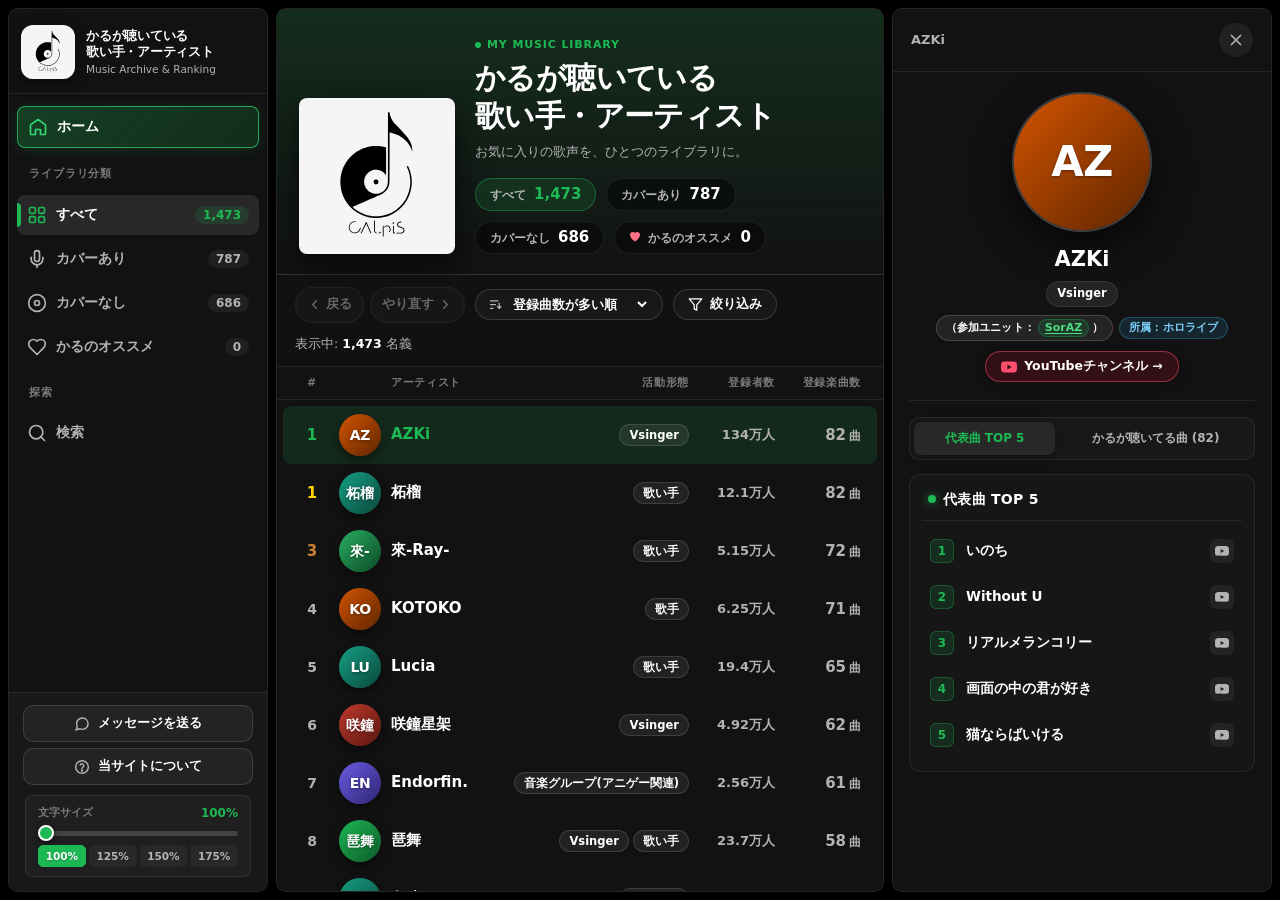
==== calpis-music-archive.html @ 5408c443 "Add files via upload" ====
<!DOCTYPE html>
<html lang="ja">
<head>
  <meta charset="UTF-8">
  <meta name="viewport" content="width=device-width, initial-scale=1.0, viewport-fit=cover">
  <title>かるが聴いている歌い手・アーティスト</title>
  <meta name="description" content="かるが聴いている歌い手・アーティストの登録楽曲ランキング・アーカイブサイト（カバーあり・カバーなし・代表曲TOP5対応）">
  <meta name="theme-color" content="#000000">
  <link rel="preconnect" href="https://yt3.googleusercontent.com">
  <link rel="preconnect" href="https://yt3.googleusercontent.com" crossorigin>
  <link rel="dns-prefetch" href="https://yt3.googleusercontent.com">
  <link rel="preconnect" href="https://yt3.ggpht.com">
  <link rel="preconnect" href="https://yt3.ggpht.com" crossorigin>
  <link rel="dns-prefetch" href="https://yt3.ggpht.com">
  <link rel="preconnect" href="https://lh3.googleusercontent.com">
  <link rel="preconnect" href="https://lh3.googleusercontent.com" crossorigin>
  <link rel="dns-prefetch" href="https://lh3.googleusercontent.com">
  <link rel="manifest" href="./manifest.json">
  <meta name="mobile-web-app-capable" content="yes">
  <meta name="apple-mobile-web-app-capable" content="yes">
  <meta name="apple-mobile-web-app-status-bar-style" content="black-translucent">
  <meta name="apple-mobile-web-app-title" content="かる音楽アーカイブ">
  <link rel="icon" type="image/png" sizes="256x256" href="./assets/favicon.png">
  <link rel="icon" type="image/png" sizes="512x512" href="./assets/icon-512.png">
  <link rel="apple-touch-icon" sizes="180x180" href="./assets/apple-touch-icon.png">
  <link rel="canonical" href="https://calpis-music-archive.vercel.app/">
  <meta property="og:type" content="website">
  <meta property="og:url" content="https://calpis-music-archive.vercel.app/">
  <meta property="og:site_name" content="かるが聴いている歌い手・アーティスト">
  <meta property="og:title" content="かるが聴いている歌い手・アーティスト">
  <meta property="og:description" content="かるが聴いている女性ボーカル・歌い手・アーティストの登録楽曲ランキング・アーカイブ">
  <meta property="og:image" content="https://calpis-music-archive.vercel.app/assets/ogp.png">
  <meta property="og:image:width" content="1200">
  <meta property="og:image:height" content="630">
  <meta name="twitter:card" content="summary_large_image">
  <meta name="twitter:url" content="https://calpis-music-archive.vercel.app/">
  <meta name="twitter:title" content="かるが聴いている歌い手・アーティスト">
  <meta name="twitter:description" content="かるが聴いている女性ボーカル・歌い手・アーティストの登録楽曲ランキング・アーカイブ">
  <meta name="twitter:image" content="https://calpis-music-archive.vercel.app/assets/ogp.png">
  <style>
:root {
  --bg-base: #000000;
  --bg-surface: #121212;
  --bg-elevated: #181818;
  --bg-highlight: #1f1f1f;
  --bg-press: #282828;
  --bg-glass: rgba(18, 18, 18, 0.88);
  --accent: #1DB954;
  --accent-hover: #1ed760;
  --accent-soft: rgba(29, 185, 84, 0.14);
  --accent-border: rgba(29, 185, 84, 0.42);
  --text-primary: #FFFFFF;
  --text-secondary: #B3B3B3;
  --text-muted: #7A7A7A;
  --border-subtle: rgba(255, 255, 255, 0.08);
  --border-med: rgba(255, 255, 255, 0.14);
  --shadow-lg: 0 16px 40px rgba(0, 0, 0, 0.65);
  --shadow-sm: 0 4px 14px rgba(0, 0, 0, 0.4);
  --radius-panel: 10px;
  --radius-md: 8px;
  --radius-pill: 9999px;
  --font-sans: "Inter", "Hiragino Sans", "Hiragino Kaku Gothic ProN", "Noto Sans JP", "Yu Gothic UI", "Meiryo", system-ui, -apple-system, sans-serif;
  --pc-font-scale: 1;
  --fs: var(--pc-font-scale, 1);
  --sidebar-w: 260px;
  --detail-w: 380px;
}

* {
  box-sizing: border-box;
  margin: 0;
  padding: 0;
  -webkit-tap-highlight-color: transparent;
}

html, body {
  height: 100%;
  width: 100%;
  background-color: var(--bg-base);
  color: var(--text-primary);
  font-family: var(--font-sans);
  font-size: calc(14px * var(--fs));
  line-height: 1.5;
  overflow: hidden;
  -webkit-font-smoothing: antialiased;
}

button, input, select {
  font-family: inherit;
  font-size: inherit;
  color: inherit;
  background: none;
  border: none;
  outline: none;
}

button {
  cursor: pointer;
}

/* Custom Scrollbar */
::-webkit-scrollbar {
  width: 8px;
  height: 8px;
}
::-webkit-scrollbar-track {
  background: transparent;
}
::-webkit-scrollbar-thumb {
  background: rgba(255, 255, 255, 0.2);
  border-radius: 4px;
}
::-webkit-scrollbar-thumb:hover {
  background: rgba(255, 255, 255, 0.35);
}

/* App Shell: 3-Column Desktop Layout */
.app-shell {
  display: grid;
  grid-template-columns: var(--sidebar-w) minmax(0, 1fr) var(--detail-w);
  gap: 8px;
  padding: 8px;
  height: 100vh;
  width: 100vw;
  transition: grid-template-columns 0.22s cubic-bezier(0.22, 1, 0.36, 1);
  column-gap: 8px;
}

.app-shell.detail-closed {
  grid-template-columns: var(--sidebar-w) minmax(0, 1fr) 0px;
  gap: 8px 0px;
}
.app-shell.detail-closed .center-panel {
  margin-left: 8px;
}
.app-shell.detail-closed .right-panel {
  opacity: 0;
  pointer-events: none;
  overflow: hidden;
  border: none;
  margin-left: -8px;
}

/* Left Sidebar */
.left-sidebar {
  background: var(--bg-surface);
  border-radius: var(--radius-panel);
  display: flex;
  flex-direction: column;
  overflow: hidden;
  border: 1px solid var(--border-subtle);
  user-select: none;
}

.brand-box {
  padding: 20px 18px 14px;
  border-bottom: 1px solid var(--border-subtle);
}

.brand-logo-row {
  display: flex;
  align-items: center;
  gap: 10px;
}

.brand-disc-icon {
  width: 32px;
  height: 32px;
  border-radius: 8px;
  background: #f5f5f7;
  padding: 3px;
  display: flex;
  align-items: center;
  justify-content: center;
  flex-shrink: 0;
  box-shadow: 0 2px 10px rgba(0, 0, 0, 0.45);
  border: 1px solid rgba(255, 255, 255, 0.2);
}

.brand-logo-img {
  width: 100%;
  height: 100%;
  object-fit: contain;
  display: block;
}

.brand-title {
  font-size: calc(13px * var(--fs));
  font-weight: 800;
  letter-spacing: 0.01em;
  color: var(--text-primary);
  line-height: 1.35;
}

.brand-sub {
  font-size: calc(11px * var(--fs));
  color: var(--text-secondary);
  margin-top: 4px;
}

.nav-section {
  padding: 14px 10px;
  display: flex;
  flex-direction: column;
  gap: 4px;
}

.nav-section-label {
  padding: 4px 12px 8px;
  font-size: calc(11px * var(--fs));
  font-weight: 700;
  text-transform: uppercase;
  letter-spacing: 0.08em;
  color: var(--text-muted);
}

.nav-btn {
  display: flex;
  align-items: center;
  justify-content: space-between;
  width: 100%;
  padding: 11px 12px;
  border-radius: var(--radius-md);
  color: var(--text-secondary);
  font-weight: 700;
  font-size: calc(14px * var(--fs));
  transition: background-color 0.15s ease, color 0.15s ease;
  text-align: left;
}

.nav-btn-left {
  display: flex;
  align-items: center;
  gap: 12px;
  min-width: 0;
}

.nav-btn svg {
  width: 20px;
  height: 20px;
  flex-shrink: 0;
  color: inherit;
  transition: color 0.15s ease;
}

.nav-btn:hover {
  background-color: var(--bg-highlight);
  color: var(--text-primary);
}

.nav-btn.active {
  background-color: var(--bg-press);
  color: var(--text-primary);
  position: relative;
}

.nav-btn.active::before {
  content: "";
  position: absolute;
  left: 0;
  top: 8px;
  bottom: 8px;
  width: 3.5px;
  background-color: var(--accent);
  border-radius: 0 4px 4px 0;
}

.nav-btn.active svg {
  color: var(--accent);
}

.nav-count-badge {
  font-size: calc(12px * var(--fs));
  font-weight: 700;
  font-variant-numeric: tabular-nums;
  padding: 2px 8px;
  border-radius: var(--radius-pill);
  background: rgba(255, 255, 255, 0.06);
  color: var(--text-secondary);
}

.nav-btn.active .nav-count-badge {
  background: var(--accent-soft);
  color: var(--accent);
}

.sidebar-footer {
  margin-top: auto;
  padding: 16px 16px;
  border-top: 1px solid var(--border-subtle);
  display: flex;
  flex-direction: column;
  gap: 10px;
}

.sidebar-stat-box {
  background: rgba(255, 255, 255, 0.03);
  border: 1px solid var(--border-subtle);
  border-radius: var(--radius-md);
  padding: 12px;
}

.sidebar-stat-title {
  font-size: calc(11px * var(--fs));
  color: var(--text-muted);
  font-weight: 600;
  margin-bottom: 6px;
}

.sidebar-stat-row {
  display: flex;
  justify-content: space-between;
  font-size: calc(12px * var(--fs));
  color: var(--text-secondary);
  padding: 2px 0;
  font-variant-numeric: tabular-nums;
}

.sidebar-stat-row strong {
  color: var(--text-primary);
}



/* Center Main Panel */
.center-panel {
  background: var(--bg-surface);
  border-radius: var(--radius-panel);
  border: 1px solid var(--border-subtle);
  display: flex;
  flex-direction: column;
  overflow: hidden;
  position: relative;
}

.center-scroll {
  flex: 1;
  overflow-y: auto;
  overflow-x: hidden;
  scroll-behavior: auto;
}

.center-scroll.scroll-locked {
  overflow-y: hidden !important;
  touch-action: none;
}

/* Playlist Hero Header */
.hero-header {
  display: flex;
  align-items: flex-end;
  gap: 24px;
  padding: 28px 28px 24px;
  background: linear-gradient(180deg, rgba(29, 185, 84, 0.16) 0%, rgba(18, 18, 18, 0.92) 100%);
  border-bottom: 1px solid var(--border-subtle);
}

.hero-cover-wrap {
  width: 156px;
  height: 156px;
  aspect-ratio: 1 / 1;
  border-radius: var(--radius-md);
  overflow: hidden;
  flex-shrink: 0;
  box-shadow: 0 12px 32px rgba(0, 0, 0, 0.65);
  border: 1px solid rgba(255, 255, 255, 0.18);
  background: #f5f5f7;
  padding: 10px;
  display: flex;
  align-items: center;
  justify-content: center;
}

.hero-cover-img {
  width: 100%;
  height: 100%;
  object-fit: contain;
  display: block;
}

.hero-info {
  flex: 1;
  min-width: 0;
}

.hero-badge {
  display: inline-flex;
  align-items: center;
  gap: 6px;
  font-size: calc(11px * var(--fs));
  font-weight: 800;
  letter-spacing: 0.08em;
  text-transform: uppercase;
  color: var(--accent);
  margin-bottom: 6px;
}

.hero-badge-dot {
  width: 6px;
  height: 6px;
  border-radius: 50%;
  background: var(--accent);
}

.hero-title {
  font-size: clamp(calc(20px * var(--fs)), 2.4vw, calc(30px * var(--fs)));
  font-weight: 800;
  letter-spacing: -0.02em;
  line-height: 1.25;
  color: var(--text-primary);
  margin-bottom: 8px;
}

.hero-desc {
  font-size: calc(13px * var(--fs));
  color: var(--text-secondary);
  margin-bottom: 16px;
}

.hero-brand-sub {
  display: none;
}

.hero-stats {
  display: flex;
  flex-wrap: wrap;
  gap: 12px;
}

.stat-pill {
  display: flex;
  align-items: baseline;
  gap: 8px;
  background: rgba(0, 0, 0, 0.42);
  border: 1px solid var(--border-subtle);
  padding: 6px 14px;
  border-radius: var(--radius-pill);
}

.stat-pill.active-cat {
  border-color: var(--accent-border);
  background: rgba(29, 185, 84, 0.1);
}

.stat-label {
  font-size: calc(12px * var(--fs));
  color: var(--text-secondary);
  font-weight: 600;
}

.stat-val {
  font-size: calc(15px * var(--fs));
  font-weight: 800;
  color: var(--text-primary);
  font-variant-numeric: tabular-nums;
}

.stat-pill.active-cat .stat-val {
  color: var(--accent);
}

/* Mobile-specific 3 Stat Cards & Collection Header (Hidden on Desktop) */
.mobile-stats-grid,
.mobile-collection-header {
  display: none;
}

/* Sticky Action & Filter Bar */
.sticky-controls {
  position: sticky;
  top: 0;
  z-index: 15;
  background: var(--bg-glass);
  backdrop-filter: blur(14px);
  -webkit-backdrop-filter: blur(14px);
  border-bottom: 1px solid var(--border-subtle);
  padding: 12px 24px;
}

.controls-top-row {
  display: flex;
  align-items: center;
  justify-content: space-between;
  gap: 12px;
  flex-wrap: wrap;
}

.controls-left {
  display: flex;
  align-items: center;
  gap: 10px;
  flex-wrap: wrap;
}

.controls-right {
  display: flex;
  align-items: center;
  gap: 10px;
}

/* Sort Select Wrapper */
.sort-wrap {
  display: inline-flex;
  align-items: center;
  gap: 6px;
  background: var(--bg-elevated);
  border: 1px solid var(--border-med);
  border-radius: var(--radius-pill);
  padding: 6px 12px;
  transition: border-color 0.15s ease;
}

.sort-wrap:hover, .sort-wrap:focus-within {
  border-color: rgba(255, 255, 255, 0.32);
}

.sort-wrap svg {
  width: 15px;
  height: 15px;
  color: var(--text-secondary);
  flex-shrink: 0;
}

.sort-select {
  background: transparent;
  color: var(--text-primary);
  font-size: calc(12.5px * var(--fs));
  font-weight: 700;
  cursor: pointer;
  padding-right: 4px;
}

.sort-select option {
  background: var(--bg-elevated);
  color: var(--text-primary);
}

/* Filter Toggle Button */
.filter-toggle-btn {
  display: inline-flex;
  align-items: center;
  gap: 7px;
  background: var(--bg-elevated);
  border: 1px solid var(--border-med);
  border-radius: var(--radius-pill);
  padding: 6px 14px;
  font-size: calc(12.5px * var(--fs));
  font-weight: 700;
  color: var(--text-primary);
  transition: all 0.15s ease;
}

.filter-toggle-btn:hover {
  background: var(--bg-press);
  border-color: rgba(255, 255, 255, 0.3);
}

.filter-toggle-btn.has-filters, .filter-toggle-btn.open {
  background: var(--accent-soft);
  border-color: var(--accent);
  color: var(--accent);
}

.filter-toggle-btn svg {
  width: 15px;
  height: 15px;
}

/* Active Filter Chips (PC & Mobile) */
.active-chips-wrap {
  display: flex;
  align-items: center;
  gap: 6px;
  flex-wrap: wrap;
}

.filter-chip {
  display: inline-flex;
  align-items: center;
  gap: 5px;
  background: rgba(29, 185, 84, 0.15);
  border: 1px solid var(--accent-border);
  color: #eafff0;
  font-size: calc(12px * var(--fs));
  font-weight: 700;
  padding: 4px 10px;
  border-radius: var(--radius-pill);
}

.chip-remove-btn {
  display: inline-flex;
  align-items: center;
  justify-content: center;
  width: 16px;
  height: 16px;
  border-radius: 50%;
  background: rgba(0, 0, 0, 0.25);
  color: var(--text-primary);
  font-size: calc(12px * var(--fs));
  line-height: 1;
  transition: background 0.15s ease;
}

.chip-remove-btn:hover {
  background: rgba(0, 0, 0, 0.55);
  color: var(--accent);
}

.clear-all-chips-btn {
  font-size: calc(12px * var(--fs));
  color: var(--text-secondary);
  text-decoration: underline;
  padding: 2px 6px;
  font-weight: 600;
}

.clear-all-chips-btn:hover {
  color: var(--text-primary);
}

.result-summary-text {
  font-size: calc(12.5px * var(--fs));
  color: var(--text-secondary);
  font-variant-numeric: tabular-nums;
  white-space: nowrap;
}

.result-summary-text strong {
  color: var(--text-primary);
  font-weight: 800;
}



/* Desktop Collapsible Filter Drawer */
.pc-filter-drawer {
  margin-top: 12px;
  padding-top: 14px;
  border-top: 1px solid var(--border-subtle);
  display: none;
}

.pc-filter-drawer.open {
  display: block;
}

.filter-grid {
  display: grid;
  grid-template-columns: repeat(auto-fit, minmax(220px, 1fr));
  gap: 16px;
}

.filter-group-title {
  font-size: calc(11.5px * var(--fs));
  font-weight: 700;
  color: var(--text-secondary);
  margin-bottom: 8px;
  display: flex;
  align-items: center;
  justify-content: space-between;
}

.count-range-inputs {
  display: flex;
  align-items: center;
  gap: 8px;
  margin-bottom: 8px;
}

.num-input {
  width: 84px;
  background: var(--bg-base);
  border: 1px solid var(--border-med);
  border-radius: 6px;
  padding: 6px 10px;
  font-size: calc(13px * var(--fs));
  font-variant-numeric: tabular-nums;
  color: var(--text-primary);
}

.num-input:focus {
  border-color: var(--accent);
}

.preset-pills, .index-pills {
  display: flex;
  flex-wrap: wrap;
  gap: 5px;
}

.pill-btn {
  padding: 4px 10px;
  border-radius: 6px;
  background: var(--bg-elevated);
  border: 1px solid var(--border-subtle);
  color: var(--text-secondary);
  font-size: calc(12px * var(--fs));
  font-weight: 700;
  transition: all 0.12s ease;
  min-width: 32px;
  text-align: center;
}

.pill-btn:hover {
  background: var(--bg-press);
  color: var(--text-primary);
}

.pill-btn.active {
  background: var(--accent);
  border-color: var(--accent);
  color: #000000;
}

.sub-kana-row {
  margin-top: 8px;
  padding: 8px;
  background: rgba(0, 0, 0, 0.35);
  border-radius: 6px;
  border: 1px solid var(--border-subtle);
  display: flex;
  align-items: center;
  gap: 6px;
  flex-wrap: wrap;
}

.sub-kana-label {
  font-size: calc(11px * var(--fs));
  color: var(--text-muted);
  margin-right: 4px;
}

/* Search Screen Header & Input */
.search-view-header {
  padding: 24px 24px 16px;
  background: linear-gradient(180deg, rgba(255, 255, 255, 0.04) 0%, transparent 100%);
  border-bottom: 1px solid var(--border-subtle);
}

.search-view-title {
  font-size: calc(22px * var(--fs));
  font-weight: 800;
  margin-bottom: 14px;
  letter-spacing: -0.01em;
}

.search-box-wrap {
  position: relative;
  display: flex;
  align-items: center;
  max-width: 640px;
}

.search-box-wrap svg.search-icon {
  position: absolute;
  left: 16px;
  width: 20px;
  height: 20px;
  color: var(--text-secondary);
  pointer-events: none;
}

.search-main-input {
  width: 100%;
  background: #242424;
  border: 1.5px solid transparent;
  border-radius: var(--radius-pill);
  padding: 12px 44px 12px 48px;
  font-size: calc(14.5px * var(--fs));
  font-weight: 600;
  color: var(--text-primary);
  transition: all 0.15s ease;
}

.search-main-input::placeholder {
  color: var(--text-muted);
  font-weight: 500;
}

.search-main-input:hover {
  background: #2a2a2a;
}

.search-main-input:focus {
  background: #242424;
  border-color: var(--accent);
  box-shadow: 0 0 0 3px rgba(29, 185, 84, 0.15);
}

.search-clear-btn {
  position: absolute;
  right: 12px;
  width: 26px;
  height: 26px;
  border-radius: 50%;
  background: rgba(255, 255, 255, 0.12);
  color: var(--text-primary);
  display: flex;
  align-items: center;
  justify-content: center;
}

.search-clear-btn:hover {
  background: rgba(255, 255, 255, 0.24);
}

/* Search Candidate Suggestions Bar */
.search-candidates-bar {
  margin-top: 12px;
  max-width: 640px;
  background: rgba(255, 255, 255, 0.03);
  border: 1px solid var(--border-subtle);
  border-radius: 10px;
  padding: 8px 12px;
  display: flex;
  align-items: center;
  gap: 8px;
  flex-wrap: wrap;
}

.search-cand-label {
  font-size: calc(11px * var(--fs));
  font-weight: 700;
  color: var(--text-muted);
  margin-right: 2px;
  white-space: nowrap;
}

.search-cand-chip {
  display: inline-flex;
  align-items: center;
  gap: 6px;
  padding: 4px 10px 4px 6px;
  border-radius: var(--radius-pill);
  background: var(--bg-elevated);
  border: 1px solid var(--border-med);
  color: var(--text-primary);
  font-size: calc(12px * var(--fs));
  font-weight: 700;
  transition: all 0.14s ease;
}

.search-cand-chip:hover {
  background: var(--bg-press);
  border-color: var(--accent);
}

.search-cand-chip.exact-hit {
  background: var(--accent-soft);
  border-color: var(--accent);
}

.search-cand-dot {
  width: 18px;
  height: 18px;
  border-radius: 50%;
  background: var(--bg-press);
  display: inline-flex;
  align-items: center;
  justify-content: center;
  font-size: calc(9px * var(--fs));
  font-weight: 800;
  color: #fff;
  overflow: hidden;
  flex-shrink: 0;
}

.search-cand-dot img {
  width: 100%;
  height: 100%;
  object-fit: cover;
  display: block;
}

.search-cand-count {
  font-size: calc(11px * var(--fs));
  font-weight: 600;
  color: var(--text-secondary);
}

.search-scope-tabs {
  display: flex;
  gap: 8px;
  margin-top: 14px;
  flex-wrap: wrap;
}

.scope-tab {
  padding: 6px 14px;
  border-radius: var(--radius-pill);
  background: var(--bg-elevated);
  border: 1px solid var(--border-subtle);
  font-size: calc(12.5px * var(--fs));
  font-weight: 700;
  color: var(--text-secondary);
  transition: all 0.15s ease;
}

.scope-tab:hover {
  color: var(--text-primary);
  background: var(--bg-press);
}

.scope-tab.active {
  background: var(--text-primary);
  color: #000000;
  border-color: var(--text-primary);
}

/* Ranking List Table Header */
.list-col-header {
  display: grid;
  grid-template-columns: calc(38px + (var(--fs) - 1) * 14px) 44px minmax(150px, 1fr) calc(94px + (var(--fs) - 1) * 62px) calc(112px + (var(--fs) - 1) * 44px) calc(74px + (var(--fs) - 1) * 34px);
  align-items: center;
  gap: 12px;
  padding: 8px 24px;
  border-bottom: 1px solid var(--border-subtle);
  font-size: calc(11px * var(--fs));
  font-weight: 700;
  color: var(--text-muted);
  letter-spacing: 0.06em;
  text-transform: uppercase;
  user-select: none;
}

/* Artist Ranking List Container */
.artist-list {
  padding: 6px 12px 32px;
}

/* Each Artist Row: Strictly 4 elements (Rank, Circular Avatar, Name, Song Count) */
.artist-row {
  display: grid;
  grid-template-columns: calc(38px + (var(--fs) - 1) * 14px) 44px minmax(150px, 1fr) calc(94px + (var(--fs) - 1) * 62px) calc(112px + (var(--fs) - 1) * 44px) calc(74px + (var(--fs) - 1) * 34px);
  align-items: center;
  gap: 12px;
  padding: 8px 12px;
  border-radius: var(--radius-md);
  cursor: pointer;
  transition: background-color 0.12s ease;
  user-select: none;
}

.artist-row:hover {
  background-color: rgba(255, 255, 255, 0.07);
}

.artist-row.selected {
  background-color: rgba(29, 185, 84, 0.14);
}

.row-rank {
  font-size: calc(14px * var(--fs));
  font-weight: 700;
  color: var(--text-secondary);
  font-variant-numeric: tabular-nums;
  text-align: center;
}

.artist-row.selected .row-rank {
  color: var(--accent);
}

.row-rank.top-1 {
  color: #FFD700;
  font-size: calc(15px * var(--fs));
  font-weight: 800;
}
.row-rank.top-2 {
  color: #E0E0E0;
  font-size: calc(15px * var(--fs));
  font-weight: 800;
}
.row-rank.top-3 {
  color: #CD7F32;
  font-size: calc(15px * var(--fs));
  font-weight: 800;
}

.row-avatar-wrap {
  width: 42px;
  height: 42px;
  aspect-ratio: 1 / 1;
  border-radius: 50%;
  overflow: hidden;
  position: relative;
  flex-shrink: 0;
  box-shadow: 0 4px 10px rgba(0, 0, 0, 0.45);
  background: var(--bg-press);
  display: flex;
  align-items: center;
  justify-content: center;
}

.row-avatar-img {
  width: 100%;
  height: 100%;
  object-fit: cover;
  display: block;
}

.avatar-fallback {
  width: 100%;
  height: 100%;
  display: flex;
  align-items: center;
  justify-content: center;
  font-weight: 800;
  color: #ffffff;
  font-size: calc(14px * var(--fs));
  letter-spacing: -0.02em;
  text-shadow: 0 1px 3px rgba(0, 0, 0, 0.4);
}

.row-name-wrap {
  min-width: 0;
  display: flex;
  flex-direction: column;
  justify-content: center;
}

.row-name {
  font-size: calc(15px * var(--fs));
  font-weight: 700;
  color: var(--text-primary);
  white-space: normal;
  word-break: break-word;
  line-height: 1.32;
}

.artist-row.selected .row-name {
  color: var(--accent);
}

.row-match-sub {
  font-size: calc(12px * var(--fs));
  color: var(--accent);
  white-space: nowrap;
  overflow: hidden;
  text-overflow: ellipsis;
  margin-top: 2px;
}

.row-count {
  text-align: right;
  font-size: calc(15px * var(--fs));
  font-weight: 800;
  font-variant-numeric: tabular-nums;
  color: var(--text-primary);
  padding-right: 4px;
}

.row-count span {
  font-size: calc(11.5px * var(--fs));
  font-weight: 600;
  color: var(--text-secondary);
  margin-left: 3px;
}

/* Right Artist Detail Panel */
.right-panel {
  background: var(--bg-surface);
  border-radius: var(--radius-panel);
  border: 1px solid var(--border-subtle);
  display: flex;
  flex-direction: column;
  overflow: hidden;
  position: relative;
  transition: opacity 0.2s ease;
}

.detail-top-bar {
  display: flex;
  align-items: center;
  justify-content: space-between;
  padding: 14px 18px;
  border-bottom: 1px solid var(--border-subtle);
  background: rgba(18, 18, 18, 0.95);
  z-index: 5;
}

.detail-bar-title {
  font-size: calc(13px * var(--fs));
  font-weight: 800;
  color: var(--text-secondary);
  white-space: nowrap;
  overflow: hidden;
  text-overflow: ellipsis;
}

.detail-close-btn {
  width: 34px;
  height: 34px;
  border-radius: 50%;
  display: flex;
  align-items: center;
  justify-content: center;
  color: var(--text-secondary);
  background: rgba(255, 255, 255, 0.06);
  transition: all 0.15s ease;
  flex-shrink: 0;
}

.detail-close-btn:hover {
  background: rgba(255, 255, 255, 0.15);
  color: var(--text-primary);
}

.detail-scroll {
  flex: 1;
  overflow-y: auto;
  overscroll-behavior: contain;
  padding: 22px 20px 32px;
}

.detail-hero {
  display: flex;
  flex-direction: column;
  align-items: center;
  text-align: center;
  padding-bottom: 18px;
  border-bottom: 1px solid var(--border-subtle);
}

.detail-avatar-wrap {
  width: 140px;
  height: 140px;
  aspect-ratio: 1 / 1;
  border-radius: 50%;
  overflow: hidden;
  box-shadow: 0 14px 36px rgba(0, 0, 0, 0.65);
  border: 2px solid rgba(255, 255, 255, 0.1);
  margin-bottom: 14px;
  background: var(--bg-press);
  display: flex;
  align-items: center;
  justify-content: center;
  position: relative;
}

.detail-avatar-wrap .avatar-fallback {
  font-size: calc(42px * var(--fs));
}

.detail-artist-name {
  font-size: calc(21px * var(--fs));
  font-weight: 800;
  color: var(--text-primary);
  line-height: 1.3;
  margin-bottom: 8px;
  word-break: break-word;
}

.detail-meta-row {
  display: flex;
  align-items: center;
  justify-content: center;
  gap: 8px;
  flex-wrap: wrap;
}

.detail-cat-badge {
  font-size: calc(11.5px * var(--fs));
  font-weight: 700;
  padding: 3px 11px;
  border-radius: var(--radius-pill);
  background: rgba(255, 255, 255, 0.08);
  color: var(--text-secondary);
}

.detail-cat-badge.cat-1 {
  background: var(--accent-soft);
  color: var(--accent);
  border: 1px solid var(--accent-border);
}

.detail-song-total {
  font-size: calc(13.5px * var(--fs));
  font-weight: 800;
  color: var(--text-primary);
  font-variant-numeric: tabular-nums;
}

/* Detail View Mode Switcher & Representative TOP 5 Styles */
.detail-mode-tabs {
  display: grid;
  grid-template-columns: 1fr 1fr;
  gap: 6px;
  background: #181818;
  padding: 4px;
  border-radius: 10px;
  border: 1px solid var(--border-subtle);
  margin: 16px 0 14px;
}

.detail-mode-tab {
  padding: 8px 10px;
  border-radius: 7px;
  font-size: calc(12px * var(--fs));
  font-weight: 800;
  color: var(--text-secondary);
  text-align: center;
  transition: all 0.15s ease;
}

.detail-mode-tab:hover {
  color: var(--text-primary);
}

.detail-mode-tab.active {
  background: var(--bg-press);
  color: var(--accent);
  box-shadow: 0 2px 8px rgba(0, 0, 0, 0.35);
}

.top5-section-box {
  background: rgba(255, 255, 255, 0.02);
  border: 1px solid var(--border-subtle);
  border-radius: 12px;
  padding: 14px 12px;
  margin-bottom: 16px;
}

.top5-header-row {
  display: flex;
  align-items: center;
  justify-content: space-between;
  padding: 0 6px 10px;
  border-bottom: 1px solid var(--border-subtle);
  margin-bottom: 8px;
}

.top5-title-wrap {
  display: flex;
  align-items: center;
  gap: 7px;
}

.top5-badge-dot {
  width: 8px;
  height: 8px;
  border-radius: 50%;
  background: var(--accent);
  box-shadow: 0 0 8px rgba(29, 185, 84, 0.6);
}

.top5-heading {
  font-size: calc(14px * var(--fs));
  font-weight: 800;
  color: var(--text-primary);
  letter-spacing: 0.02em;
}

.top5-sub-note {
  font-size: calc(11px * var(--fs));
  font-weight: 600;
  color: var(--text-muted);
}

.top5-song-item {
  display: flex;
  align-items: center;
  gap: 12px;
  padding: 10px 8px;
  border-radius: 8px;
  transition: background-color 0.12s ease;
}

.top5-song-item:hover {
  background-color: rgba(255, 255, 255, 0.05);
}

.top5-rank-num {
  width: 24px;
  height: 24px;
  border-radius: 6px;
  background: rgba(29, 185, 84, 0.14);
  border: 1px solid rgba(29, 185, 84, 0.32);
  color: var(--accent);
  font-size: calc(12px * var(--fs));
  font-weight: 800;
  display: flex;
  align-items: center;
  justify-content: center;
  flex-shrink: 0;
  font-variant-numeric: tabular-nums;
}

.Switch-archive-btn {
  display: flex;
  align-items: center;
  justify-content: center;
  gap: 9px;
  width: 100%;
  padding: 13px 16px;
  border-radius: var(--radius-pill);
  background: var(--accent);
  color: #000000;
  font-size: calc(13.5px * var(--fs));
  font-weight: 800;
  letter-spacing: 0.01em;
  box-shadow: 0 6px 20px rgba(29, 185, 84, 0.28);
  transition: transform 0.14s ease, background-color 0.14s ease, box-shadow 0.14s ease;
}

.Switch-archive-btn:hover {
  background: var(--accent-hover);
  transform: translateY(-1px);
  box-shadow: 0 8px 24px rgba(29, 185, 84, 0.38);
}

.Switch-archive-btn svg {
  width: 17px;
  height: 17px;
  flex-shrink: 0;
}

.back-to-top5-btn {
  display: inline-flex;
  align-items: center;
  gap: 5px;
  padding: 6px 12px;
  border-radius: var(--radius-pill);
  background: rgba(255, 255, 255, 0.07);
  border: 1px solid var(--border-subtle);
  color: var(--text-secondary);
  font-size: calc(12px * var(--fs));
  font-weight: 700;
  margin-bottom: 10px;
  transition: all 0.14s ease;
}

.back-to-top5-btn:hover {
  background: rgba(255, 255, 255, 0.14);
  color: var(--text-primary);
}

.detail-actions-row {
  display: flex;
  align-items: center;
  justify-content: space-between;
  gap: 8px;
  margin: 10px 0 12px;
  flex-wrap: wrap;
}

.detail-section-heading {
  font-size: calc(14px * var(--fs));
  font-weight: 800;
  color: var(--text-primary);
}

.song-sort-toggle {
  display: inline-flex;
  background: var(--bg-elevated);
  border: 1px solid var(--border-subtle);
  border-radius: var(--radius-pill);
  padding: 2px;
}

.song-sort-btn {
  padding: 4px 11px;
  border-radius: var(--radius-pill);
  font-size: calc(11.5px * var(--fs));
  font-weight: 700;
  color: var(--text-secondary);
  transition: all 0.15s ease;
}

.song-sort-btn.active {
  background: var(--accent);
  color: #000000;
}

.detail-song-list {
  display: flex;
  flex-direction: column;
  gap: 2px;
}

.detail-song-item {
  display: flex;
  align-items: center;
  gap: 12px;
  padding: 9px 10px;
  border-radius: 6px;
  transition: background-color 0.12s ease;
}

.detail-song-item:hover {
  background-color: rgba(255, 255, 255, 0.06);
}

.detail-song-item.highlight-match {
  background-color: rgba(29, 185, 84, 0.12);
  border-left: 3px solid var(--accent);
}

.song-idx {
  width: 28px;
  text-align: right;
  font-size: calc(12px * var(--fs));
  font-weight: 600;
  color: var(--text-muted);
  font-variant-numeric: tabular-nums;
  flex-shrink: 0;
}

.song-name {
  flex: 1;
  font-size: calc(13.5px * var(--fs));
  font-weight: 600;
  color: var(--text-primary);
  word-break: break-word;
  line-height: 1.4;
}

.empty-songs-box {
  padding: 28px 16px;
  text-align: center;
  background: rgba(255, 255, 255, 0.03);
  border: 1px dashed var(--border-med);
  border-radius: var(--radius-md);
  color: var(--text-secondary);
  font-size: calc(13px * var(--fs));
}

.empty-list-state {
  padding: 64px 20px;
  text-align: center;
  color: var(--text-secondary);
}

.empty-list-state h3 {
  font-size: calc(16px * var(--fs));
  color: var(--text-primary);
  margin-bottom: 8px;
}

/* Mobile Elements (Hidden on Desktop) */
.mobile-top-bar,
.mobile-bottom-nav,
.sheet-backdrop,
.mobile-filter-sheet {
  display: none;
}

/* Responsive Smartphone Layout (<= 900px) */

/* ==========================================================================
   ITEM 2: COMPLETELY FIXED PC FONT SIZE SLIDER (100% - 200% INVARIANT)
   ========================================================================== */
.font-scale-box {
  width: 226px !important;
  min-width: 226px !important;
  max-width: 226px !important;
  height: 82px !important;
  min-height: 82px !important;
  max-height: 82px !important;
  padding: 9px 12px !important;
  margin: 0 auto !important;
  box-sizing: border-box !important;
  flex-shrink: 0 !important;
  background: rgba(255, 255, 255, 0.03);
  border: 1px solid var(--border-subtle);
  border-radius: var(--radius-md);
  display: flex;
  flex-direction: column;
  justify-content: space-between;
  gap: 5px !important;
}

.font-scale-header {
  display: flex;
  align-items: center;
  justify-content: space-between;
  gap: 6px !important;
  height: 16px !important;
  line-height: 16px !important;
}

.font-scale-label {
  font-size: 11px !important;
  line-height: 16px !important;
  color: var(--text-muted);
  font-weight: 700;
  white-space: nowrap;
}

.font-scale-val {
  font-size: 12px !important;
  line-height: 16px !important;
  color: var(--accent);
  font-weight: 800;
  font-variant-numeric: tabular-nums;
  white-space: nowrap;
}

.font-scale-slider {
  -webkit-appearance: none;
  appearance: none;
  width: 200px !important;
  min-width: 200px !important;
  max-width: 200px !important;
  height: 5px !important;
  border-radius: 999px;
  background: rgba(255, 255, 255, 0.16);
  outline: none;
  cursor: pointer;
  margin: 2px auto !important;
  display: block;
}

.font-scale-slider::-webkit-slider-thumb {
  -webkit-appearance: none;
  appearance: none;
  width: 16px !important;
  height: 16px !important;
  border-radius: 50%;
  background: var(--accent);
  border: 2px solid #ffffff;
  box-shadow: 0 2px 6px rgba(0, 0, 0, 0.5);
  cursor: pointer;
  transition: background-color 0.12s ease;
}

.font-scale-slider::-webkit-slider-thumb:hover,
.font-scale-slider:focus-visible::-webkit-slider-thumb {
  background: var(--accent-hover);
}

.font-scale-slider::-moz-range-thumb {
  width: 16px !important;
  height: 16px !important;
  border-radius: 50%;
  background: var(--accent);
  border: 2px solid #ffffff;
  box-shadow: 0 2px 6px rgba(0, 0, 0, 0.5);
  cursor: pointer;
}

.font-scale-ticks {
  display: grid;
  grid-template-columns: repeat(4, 1fr);
  gap: 3px !important;
  width: 200px !important;
  height: 22px !important;
  margin: 0 auto !important;
}

.font-tick-btn {
  padding: 0 !important;
  height: 22px !important;
  line-height: 20px !important;
  border-radius: 5px;
  font-size: 10.5px !important;
  font-weight: 700;
  color: var(--text-secondary);
  background: rgba(255, 255, 255, 0.04);
  border: 1px solid transparent;
  text-align: center;
  font-variant-numeric: tabular-nums;
  white-space: nowrap;
  transition: background-color 0.12s ease, color 0.12s ease;
}

.font-tick-btn:hover {
  color: var(--text-primary);
  background: rgba(255, 255, 255, 0.1);
}

.font-tick-btn.active {
  color: #000000;
  background: var(--accent);
  border-color: var(--accent);
  font-weight: 800;
}

/* ==========================================================================
   ITEM 3: FIXED PLACEHOLDER ICON MONOGRAM FONT SIZES (100% - 200% INVARIANT)
   ========================================================================== */
.avatar-fallback {
  font-size: 14px !important;
  line-height: 1 !important;
}

.detail-avatar-wrap .avatar-fallback {
  font-size: 42px !important;
  line-height: 1 !important;
}

.search-cand-dot {
  font-size: 9px !important;
  line-height: 1 !important;
}

/* Keep left sidebar clean & scrollable at 200% font size */
.left-sidebar {
  overflow-y: auto;
  overflow-x: hidden;
}

.nav-btn {
  flex-wrap: wrap;
  row-gap: 4px;
}

.sidebar-stat-row {
  flex-wrap: wrap;
  gap: 4px;
}

/* ==========================================================================
   ITEM 6: PC RANKING COLUMNS FOR ACTIVITY ROLE & YOUTUBE SUBSCRIBERS
   ========================================================================== */
.row-role {
  display: flex;
  align-items: center;
  min-width: 0;
  overflow: hidden;
}

.row-role-badge {
  display: inline-block;
  font-size: calc(11.5px * var(--fs));
  font-weight: 700;
  line-height: 1.25;
  padding: 3px 9px;
  border-radius: 999px;
  background: rgba(255, 255, 255, 0.07);
  border: 1px solid rgba(255, 255, 255, 0.12);
  color: var(--text-secondary);
  white-space: nowrap;
  max-width: 100%;
  overflow: hidden;
  text-overflow: ellipsis;
}

.row-role-badge.unclassified {
  background: rgba(255, 255, 255, 0.03);
  border-color: rgba(255, 255, 255, 0.07);
  color: var(--text-muted);
  font-weight: 600;
}

.row-subs {
  text-align: right;
  font-size: calc(13px * var(--fs));
  font-weight: 700;
  color: var(--text-secondary);
  font-variant-numeric: tabular-nums;
  white-space: nowrap;
  overflow: hidden;
  text-overflow: ellipsis;
}

.row-subs.unacquired {
  color: var(--text-muted);
  font-weight: 500;
  font-size: calc(12px * var(--fs));
}

/* Representative Songs TOP 5 Direct YouTube Link Styling */
.top5-song-link {
  flex: 1;
  min-width: 0;
  display: flex;
  align-items: center;
  justify-content: space-between;
  gap: 10px;
  color: var(--text-primary);
  text-decoration: none;
  border-radius: 6px;
  transition: color 0.14s ease;
}

.top5-song-link:hover .song-name,
.top5-song-link:focus-visible .song-name {
  color: var(--accent);
  text-decoration: underline;
  text-underline-offset: 3px;
}

.yt-link-badge {
  display: inline-flex;
  align-items: center;
  justify-content: center;
  width: 24px;
  height: 24px;
  border-radius: 6px;
  background: rgba(255, 255, 255, 0.06);
  color: var(--text-secondary);
  flex-shrink: 0;
  transition: background-color 0.14s ease, color 0.14s ease, transform 0.14s ease;
}

.top5-song-link:hover .yt-link-badge,
.top5-song-link:focus-visible .yt-link-badge {
  background: rgba(29, 185, 84, 0.18);
  color: var(--accent);
  transform: translateX(1px);
}

.yt-ext-icon {
  width: 14px;
  height: 14px;
  display: block;
}

.detail-role-badge {
  font-size: calc(11.5px * var(--fs));
  font-weight: 700;
  padding: 3px 10px;
  border-radius: var(--radius-pill);
  background: rgba(255, 255, 255, 0.08);
  border: 1px solid var(--border-subtle);
  color: var(--text-primary);
}

@media (max-width: 900px) {
  :root, html, body {
    --pc-font-scale: 1 !important;
    --fs: 1 !important;
  }
  .font-scale-box,
  .col-pc-only {
    display: none !important;
  }
  .app-shell,
  .app-shell.detail-closed {
    display: flex;
    flex-direction: column;
    padding: 0;
    gap: 0;
    height: 100dvh;
    width: 100vw;
  }

  .left-sidebar {
    display: none;
  }

  /* ① ChatGPT-style Clean Mobile Top Header Bar */
  .mobile-top-bar {
    display: flex;
    align-items: center;
    justify-content: space-between;
    padding: 10px 16px;
    background: rgba(10, 10, 10, 0.95);
    backdrop-filter: blur(14px);
    -webkit-backdrop-filter: blur(14px);
    border-bottom: 1px solid var(--border-subtle);
    z-index: 20;
    flex-shrink: 0;
  }

  .mobile-top-left {
    display: flex;
    align-items: center;
    gap: 10px;
    min-width: 0;
  }

  .mobile-top-dot {
    width: 10px;
    height: 10px;
    border-radius: 50%;
    background: var(--accent);
    box-shadow: 0 0 8px rgba(29, 185, 84, 0.65);
    flex-shrink: 0;
  }

  .mobile-top-title {
    font-size: 15px;
    font-weight: 800;
    color: var(--text-primary);
    white-space: nowrap;
    overflow: hidden;
    text-overflow: ellipsis;
  }

  .mobile-top-actions {
    display: flex;
    align-items: center;
    gap: 8px;
    flex-shrink: 0;
  }

  .mob-icon-circle-btn {
    width: 36px;
    height: 36px;
    border-radius: 50%;
    background: #1a1a1a;
    border: 1px solid rgba(255, 255, 255, 0.1);
    color: var(--text-primary);
    display: flex;
    align-items: center;
    justify-content: center;
    transition: background-color 0.15s ease, border-color 0.15s ease;
  }

  .mob-icon-circle-btn:hover,
  .mob-icon-circle-btn:active {
    background: #262626;
    border-color: rgba(255, 255, 255, 0.22);
  }

  .mob-icon-circle-btn svg {
    width: 17px;
    height: 17px;
  }

  .center-panel {
    flex: 1;
    border-radius: 0;
    border: none;
    margin: 0 !important;
  }

  .center-scroll {
    padding-bottom: calc(74px + env(safe-area-inset-bottom, 0px));
  }

  /* ① ChatGPT-style Mobile Hero Card */
  .hero-header {
    margin: 12px 14px 4px;
    padding: 18px 16px;
    gap: 16px;
    align-items: center;
    border-radius: 18px;
    background: linear-gradient(145deg, rgba(25, 110, 58, 0.34) 0%, rgba(18, 28, 22, 0.92) 60%, rgba(18, 18, 18, 0.98) 100%);
    border: 1px solid rgba(29, 185, 84, 0.22);
    box-shadow: 0 10px 28px rgba(0, 0, 0, 0.45);
  }

  .hero-cover-wrap {
    width: 96px;
    height: 96px;
    border-radius: 14px;
  }

  .hero-badge {
    font-size: 10.5px;
    margin-bottom: 4px;
  }

  .hero-title {
    font-size: 18px;
    line-height: 1.3;
    margin-bottom: 6px;
  }

  .hero-desc {
    font-size: 11.5px;
    color: var(--text-secondary);
    margin-bottom: 8px;
  }

  .hero-brand-sub {
    display: inline-flex;
    align-items: center;
    gap: 6px;
    font-size: 10.5px;
    font-weight: 800;
    letter-spacing: 0.06em;
    color: #e0e0e0;
  }

  .hero-brand-sub-dot {
    width: 7px;
    height: 7px;
    border-radius: 50%;
    background: var(--accent);
  }

  /* Hide inline PC hero stat pills on mobile in favor of the 3 dedicated Stat Cards */
  .hero-stats {
    display: none;
  }

  /* ② ChatGPT-style 3 Stat Cards on Mobile */
  .mobile-stats-grid {
    display: grid;
    grid-template-columns: repeat(3, 1fr);
    gap: 10px;
    padding: 10px 14px 6px;
  }

  .mob-stat-card {
    background: #171717;
    border: 1px solid rgba(255, 255, 255, 0.08);
    border-radius: 14px;
    padding: 12px 12px;
    display: flex;
    flex-direction: column;
    align-items: flex-start;
    gap: 6px;
    transition: border-color 0.15s ease, background-color 0.15s ease;
    text-align: left;
  }

  .mob-stat-card.interactive {
    cursor: pointer;
  }

  .mob-stat-card.active-cat {
    border-color: rgba(29, 185, 84, 0.48);
    background: linear-gradient(180deg, rgba(29, 185, 84, 0.11) 0%, #171717 100%);
  }

  .mob-stat-icon {
    width: 30px;
    height: 30px;
    border-radius: 9px;
    background: rgba(29, 185, 84, 0.14);
    color: var(--accent);
    display: flex;
    align-items: center;
    justify-content: center;
  }

  .mob-stat-icon svg {
    width: 16px;
    height: 16px;
  }

  .mob-stat-num {
    font-size: 21px;
    font-weight: 800;
    color: #FFFFFF;
    line-height: 1.15;
    font-variant-numeric: tabular-nums;
    letter-spacing: -0.02em;
  }

  .mob-stat-label {
    font-size: 11.5px;
    font-weight: 700;
    color: var(--text-secondary);
  }

  /* ③ ChatGPT-style Unified Collection Header & Controls */
  .mobile-collection-header {
    display: flex;
    flex-direction: column;
    padding: 14px 16px 8px;
  }

  .mob-col-overline {
    font-size: 10.5px;
    font-weight: 800;
    letter-spacing: 0.08em;
    text-transform: uppercase;
    color: var(--accent);
    margin-bottom: 2px;
  }

  .mob-col-title {
    font-size: 24px;
    font-weight: 800;
    color: var(--text-primary);
    line-height: 1.25;
    margin-bottom: 4px;
  }

  .mob-col-subrow {
    display: flex;
    align-items: center;
    justify-content: space-between;
    gap: 8px;
    font-size: 12px;
    color: var(--text-secondary);
  }

  .mob-col-count {
    font-weight: 800;
    color: var(--text-primary);
    font-variant-numeric: tabular-nums;
    white-space: nowrap;
  }

  .sticky-controls {
    padding: 10px 14px;
  }

  .controls-right .result-summary-text {
    display: none;
  }

  .pc-filter-drawer {
    display: none !important;
  }

  .list-col-header {
    grid-template-columns: 36px 42px minmax(0, 1fr) 70px;
    gap: 10px;
    padding: 6px 16px;
  }

  .artist-list {
    padding: 4px 6px 24px;
  }

  .artist-row {
    grid-template-columns: 36px 42px minmax(0, 1fr) 70px;
    gap: 10px;
    padding: 8px 10px;
  }

  .row-avatar-wrap {
    width: 38px;
    height: 38px;
  }

  .row-name {
    font-size: 14px;
  }

  .row-count {
    font-size: 14px;
  }

  .detail-close-btn {
    width: 38px;
    height: 38px;
  }

  /* Bottom Navigation Bar (3 Fixed Items) */
  .mobile-bottom-nav {
    display: grid;
    grid-template-columns: repeat(3, 1fr);
    position: fixed;
    bottom: 0;
    left: 0;
    right: 0;
    height: calc(60px + env(safe-area-inset-bottom, 0px));
    padding-bottom: env(safe-area-inset-bottom, 0px);
    background: rgba(15, 15, 15, 0.96);
    backdrop-filter: blur(16px);
    -webkit-backdrop-filter: blur(16px);
    border-top: 1px solid var(--border-med);
    z-index: 30;
    user-select: none;
  }

  .mob-nav-item {
    display: flex;
    flex-direction: column;
    align-items: center;
    justify-content: center;
    gap: 3px;
    color: var(--text-secondary);
    font-size: 11px;
    font-weight: 700;
    transition: color 0.15s ease;
  }

  .mob-nav-item svg {
    width: 22px;
    height: 22px;
  }

  .mob-nav-item.active {
    color: var(--accent);
  }

  /* Sheet Backdrop */
  .sheet-backdrop {
    display: block;
    position: fixed;
    inset: 0;
    background: rgba(0, 0, 0, 0.68);
    backdrop-filter: blur(3px);
    -webkit-backdrop-filter: blur(3px);
    z-index: 40;
    opacity: 0;
    pointer-events: none;
    transition: opacity 0.25s ease;
    touch-action: none;
  }

  .sheet-backdrop.visible {
    opacity: 1;
    pointer-events: auto;
  }

  /* Artist Detail Panel as Mobile Bottom Sheet */
  .right-panel,
  .app-shell.detail-closed .right-panel {
    position: fixed;
    left: 0;
    right: 0;
    bottom: 0;
    height: 84dvh;
    max-height: 84dvh;
    background: #161616;
    border-radius: 20px 20px 0 0;
    border: none;
    border-top: 1px solid var(--border-med);
    box-shadow: 0 -12px 40px rgba(0, 0, 0, 0.8);
    z-index: 50;
    transform: translateY(105%);
    opacity: 1;
    pointer-events: auto;
    margin: 0;
    transition: transform 0.28s cubic-bezier(0.22, 1, 0.36, 1);
  }

  .right-panel.mobile-open {
    transform: translateY(0);
  }

  .sheet-drag-handle {
    width: 40px;
    height: 4px;
    border-radius: 2px;
    background: rgba(255, 255, 255, 0.28);
    margin: 10px auto 2px;
    flex-shrink: 0;
  }

  .detail-scroll {
    padding-bottom: calc(32px + env(safe-area-inset-bottom, 16px));
  }

  /* Mobile Filter Bottom Sheet */
  .mobile-filter-sheet {
    display: flex;
    flex-direction: column;
    position: fixed;
    left: 0;
    right: 0;
    bottom: 0;
    max-height: 82dvh;
    background: #161616;
    border-radius: 20px 20px 0 0;
    border-top: 1px solid var(--border-med);
    box-shadow: 0 -12px 40px rgba(0, 0, 0, 0.8);
    z-index: 55;
    transform: translateY(105%);
    transition: transform 0.28s cubic-bezier(0.22, 1, 0.36, 1);
  }

  .mobile-filter-sheet.open {
    transform: translateY(0);
  }

  .mob-sheet-header {
    display: flex;
    align-items: center;
    justify-content: space-between;
    padding: 12px 18px;
    border-bottom: 1px solid var(--border-subtle);
  }

  .mob-sheet-title {
    font-size: 15px;
    font-weight: 800;
  }

  .mob-sheet-body {
    flex: 1;
    overflow-y: auto;
    overscroll-behavior: contain;
    padding: 16px 18px calc(24px + env(safe-area-inset-bottom, 12px));
    display: flex;
    flex-direction: column;
    gap: 18px;
  }

  .mob-sheet-footer {
    padding: 12px 18px calc(12px + env(safe-area-inset-bottom, 8px));
    border-top: 1px solid var(--border-subtle);
    display: flex;
    gap: 10px;
    background: #121212;
  }

  .btn-reset-mob {
    flex: 1;
    padding: 11px;
    border-radius: var(--radius-pill);
    background: var(--bg-press);
    font-weight: 700;
    text-align: center;
  }

  .btn-apply-mob {
    flex: 2;
    padding: 11px;
    border-radius: var(--radius-pill);
    background: var(--accent);
    color: #000;
    font-weight: 800;
    text-align: center;
  }
}


/* ==========================================================================
   V6 OVERRIDES:
   1) COMPLETELY FIXED PC FONT SLIDER POSITION (100% - 175% INVARIANT X/Y)
   2) HOME BUTTON (PC LEFT SIDEBAR & SMARTPHONE TOP BAR)
   3) DISTINGUISH "名義総数 1,151" STAT READOUT FROM CATEGORY BUTTONS
   ========================================================================== */
@media (min-width: 901px) {
  .left-sidebar {
    display: flex !important;
    flex-direction: column !important;
    justify-content: space-between !important;
    overflow: hidden !important;
  }

  .sidebar-top-area {
    flex: 1 1 0% !important;
    min-height: 0 !important;
    overflow-y: auto !important;
    overflow-x: hidden !important;
    display: flex;
    flex-direction: column;
  }

  .sidebar-footer {
    height: 236px !important;
    min-height: 236px !important;
    max-height: 236px !important;
    flex-shrink: 0 !important;
    margin-top: 0 !important;
    padding: 12px 16px !important;
    box-sizing: border-box !important;
    border-top: 1px solid var(--border-subtle);
    display: flex !important;
    flex-direction: column !important;
    justify-content: flex-start !important;
    gap: 10px !important;
    overflow: hidden !important;
    background: var(--bg-elevated);
  }

  .sidebar-stat-box {
    height: 118px !important;
    min-height: 118px !important;
    max-height: 118px !important;
    flex-shrink: 0 !important;
    overflow-y: auto !important;
    overflow-x: hidden !important;
    box-sizing: border-box !important;
    padding: 10px 12px !important;
  }
}

/* Home Button in PC Left Sidebar */
.nav-home-btn {
  border: 1px solid rgba(255, 255, 255, 0.08);
  background: rgba(255, 255, 255, 0.03);
  margin-bottom: 2px;
}

.nav-home-btn:hover {
  background: rgba(29, 185, 84, 0.14) !important;
  border-color: rgba(29, 185, 84, 0.4);
  color: #ffffff !important;
}

.nav-home-btn:hover svg {
  color: var(--accent) !important;
}

.nav-home-btn.is-home-default {
  border-color: rgba(29, 185, 84, 0.32);
}

.nav-home-btn.is-home-default svg {
  color: var(--accent);
}

/* PC Hero Stats: Visually distinguish non-clickable "名義総数" readout from interactive category buttons */
.hero-stats {
  display: flex;
  flex-wrap: wrap;
  align-items: center;
  gap: 10px;
}

.stat-readout {
  display: inline-flex;
  align-items: baseline;
  gap: 8px;
  padding: 5px 10px 5px 6px;
  background: transparent;
  border: none;
  border-left: 3px solid rgba(255, 255, 255, 0.28);
  border-radius: 0;
  cursor: default !important;
  user-select: text;
}

.stat-readout-tag {
  font-size: 10px !important;
  font-weight: 800;
  letter-spacing: 0.08em;
  color: var(--text-muted);
  background: rgba(255, 255, 255, 0.06);
  padding: 2px 6px;
  border-radius: 4px;
  align-self: center;
}

.hero-stats-divider {
  width: 1px;
  height: 22px;
  background: rgba(255, 255, 255, 0.14);
  margin: 0 2px;
}

button.stat-pill.interactive {
  cursor: pointer;
  transition: transform 0.12s ease, border-color 0.15s ease, background-color 0.15s ease;
  font-family: inherit;
}

button.stat-pill.interactive:hover {
  border-color: rgba(255, 255, 255, 0.32);
  background: rgba(255, 255, 255, 0.08);
}

button.stat-pill.interactive.active-cat {
  border-color: var(--accent-border);
  background: rgba(29, 185, 84, 0.14);
}

/* Smartphone Home Button & Stat Readout vs Interactive Category Cards */
@media (max-width: 900px) {
  .hero-stats {
    display: none !important;
  }
  .mob-home-btn {
    display: inline-flex;
    align-items: center;
    gap: 5px;
    height: 36px;
    padding: 0 12px;
    border-radius: 999px;
    background: #1a1a1a;
    border: 1px solid rgba(255, 255, 255, 0.14);
    color: var(--text-primary);
    font-size: 12.5px !important;
    font-weight: 700;
    cursor: pointer;
    transition: background-color 0.15s ease, border-color 0.15s ease;
  }

  .mob-home-btn svg {
    width: 15px;
    height: 15px;
    color: var(--accent);
    flex-shrink: 0;
  }

  .mob-home-btn:hover,
  .mob-home-btn:active {
    background: rgba(29, 185, 84, 0.16);
    border-color: rgba(29, 185, 84, 0.45);
  }

  .mob-stat-top-row {
    width: 100%;
    display: flex;
    align-items: center;
    justify-content: space-between;
    gap: 4px;
  }

  /* Non-clickable "名義総数" card on Smartphone */
  .mob-stat-card.stat-only {
    background: rgba(255, 255, 255, 0.025) !important;
    border: 1px dashed rgba(255, 255, 255, 0.16) !important;
    box-shadow: none !important;
    cursor: default !important;
  }

  .mob-stat-icon.stat-only-icon {
    background: rgba(255, 255, 255, 0.08) !important;
    color: var(--text-secondary) !important;
  }

  .mob-stat-tag {
    font-size: 10px !important;
    font-weight: 700;
    color: var(--text-muted);
    background: rgba(255, 255, 255, 0.06);
    padding: 2px 6px;
    border-radius: 4px;
  }

  /* Interactive category switcher cards on Smartphone */
  .mob-stat-card.interactive {
    cursor: pointer;
    border: 1px solid rgba(255, 255, 255, 0.14);
    box-shadow: 0 4px 12px rgba(0, 0, 0, 0.3);
  }

  .mob-stat-action-badge {
    font-size: 10px !important;
    font-weight: 800;
    color: var(--text-secondary);
    background: rgba(255, 255, 255, 0.08);
    border: 1px solid rgba(255, 255, 255, 0.12);
    padding: 2px 6px;
    border-radius: 999px;
  }

  .mob-stat-card.interactive.active-cat .mob-stat-action-badge {
    color: #000000;
    background: var(--accent);
    border-color: var(--accent);
  }
}


/* ==========================================================================
   V7 OVERRIDES:
   1) RANKING COLUMN HEADER "登録者数" & NON-WRAPPING 6-COLUMN GRID UP TO 175%
   2) PREVENT UNNATURAL LINE WRAPPING ACROSS ALL SHORT LABELS/HEADINGS/BUTTONS
      AT 100%, 125%, 150%, AND 175% ON PC (3-COLUMN LAYOUT PRESERVED)
   3) REMOVE "オリ曲・歌ってみた" SUB-NOTE IN DETAIL PANEL
   ========================================================================== */
.nowrap-phrase {
  display: inline-block;
  white-space: nowrap;
}

@media (min-width: 901px) {
  :root {
    --detail-w: calc(380px + (var(--fs) - 1) * 64px);
  }

  /* Keep brand disc icon and 2-line title side-by-side without mid-word wrapping at 100%-175% */
  .brand-box {
    padding: 16px 10px 12px !important;
  }

  .brand-logo-row {
    display: flex !important;
    align-items: center !important;
    gap: 8px !important;
    flex-wrap: nowrap !important;
  }

  .brand-disc-icon {
    width: 24px !important;
    height: 24px !important;
    flex-shrink: 0 !important;
  }

  .brand-title {
    white-space: nowrap !important;
    letter-spacing: -0.03em !important;
    line-height: 1.32;
  }

  /* Keep Left Sidebar navigation items on a single line up to 175% */
  .nav-section {
    padding: 12px 8px !important;
  }

  .nav-btn {
    flex-wrap: nowrap !important;
    padding: 10px 10px !important;
    gap: 6px;
  }

  .nav-btn-left {
    gap: 9px !important;
    white-space: nowrap !important;
  }

  .nav-btn-left span,
  .nav-count-badge,
  .nav-section-label {
    white-space: nowrap !important;
  }

  /* Hero section & Sticky controls: keep labels, pills, buttons, and chips from breaking mid-word */
  .hero-header {
    padding: 24px 22px 20px;
    gap: 20px;
  }

  .stat-readout,
  .stat-label,
  .stat-val,
  .stat-pill,
  .sort-wrap,
  .sort-select,
  .filter-toggle-btn,
  .filter-toggle-btn span,
  .filter-chip,
  .filter-chip span,
  .clear-all-chips-btn,
  .pill-btn,
  .scope-tab,
  .search-cand-chip,
  .result-summary-text {
    white-space: nowrap !important;
  }

  .sticky-controls {
    padding: 12px 18px;
  }

  /* PC 6-Column Ranking Table Header & Artist Rows:
     Proportioned so "活動形態", "登録者数", "登録楽曲数", role badges ("音楽グループ"),
     subscriber counts ("343万人", "未取得"), and song counts ("165 曲") never wrap or clip at 100%-175% */
  .list-col-header {
    grid-template-columns:
      calc(34px + (var(--fs) - 1) * 14px)
      42px
      minmax(110px, 1fr)
      calc(90px + (var(--fs) - 1) * 68px)
      calc(76px + (var(--fs) - 1) * 44px)
      calc(80px + (var(--fs) - 1) * 52px) !important;
    gap: 10px !important;
    padding: 8px 18px !important;
  }

  .list-col-header > span {
    white-space: nowrap !important;
    word-break: keep-all !important;
  }

  .artist-list {
    padding: 6px 6px 32px !important;
  }

  .artist-row {
    grid-template-columns:
      calc(34px + (var(--fs) - 1) * 14px)
      42px
      minmax(110px, 1fr)
      calc(90px + (var(--fs) - 1) * 68px)
      calc(76px + (var(--fs) - 1) * 44px)
      calc(80px + (var(--fs) - 1) * 52px) !important;
    gap: 10px !important;
    padding: 8px 12px !important;
  }

  .row-rank,
  .row-role-badge,
  .row-subs,
  .row-count,
  .row-count span {
    white-space: nowrap !important;
  }

  /* Right Detail Panel: prevent "代表曲 TOP 5", "かるが聴いてる曲", badges, and buttons from wrapping */
  .detail-scroll {
    padding: 20px 16px 30px !important;
  }

  .detail-cat-badge,
  .detail-role-badge,
  .detail-song-total {
    white-space: nowrap !important;
  }

  .detail-mode-tabs {
    display: flex !important;
    align-items: stretch;
    gap: 6px !important;
  }

  .detail-mode-tab {
    flex: 1 1 auto !important;
    white-space: nowrap !important;
    padding: 8px 8px !important;
  }

  .top5-header-row {
    justify-content: flex-start !important;
  }

  .top5-heading,
  .detail-section-heading,
  .song-sort-btn,
  .Switch-archive-btn,
  .Switch-archive-btn span,
  .back-to-top5-btn,
  .back-to-top5-btn span {
    white-space: nowrap !important;
  }
}


/* === v23 Updates: 50-on PC 2-line sub-kana-row & Detail Vocal/Agency Info === */
.sub-kana-top,
.sub-kana-chars {
  display: contents;
}

@media (min-width: 901px) {
  .sub-kana-row {
    flex-direction: column;
    align-items: flex-start;
    gap: 6px;
  }
  .sub-kana-top {
    display: flex;
    align-items: center;
    gap: 6px;
    width: 100%;
  }
  .sub-kana-chars {
    display: flex;
    align-items: center;
    gap: 5px;
    flex-wrap: nowrap;
    width: 100%;
  }
  .sub-kana-chars .pill-btn {
    flex: 0 0 auto;
  }
}

.detail-submeta-row {
  display: flex;
  flex-wrap: wrap;
  align-items: center;
  justify-content: center;
  gap: 6px;
  margin-top: 8px;
}

.detail-vocal-badge,
.detail-agency-badge {
  display: inline-flex;
  align-items: center;
  padding: 3px 9px;
  border-radius: 999px;
  font-size: calc(11px * var(--fs));
  font-weight: 600;
  line-height: 1.35;
  letter-spacing: 0.01em;
}

.detail-vocal-badge {
  background: rgba(255, 255, 255, 0.08);
  color: var(--text-primary);
  border: 1px solid rgba(255, 255, 255, 0.16);
}

.detail-agency-badge {
  background: rgba(56, 189, 248, 0.12);
  color: #7dd3fc;
  border: 1px solid rgba(56, 189, 248, 0.28);
}


/* === v26 Updates: Clickable Vocalist Links & Interactive Agency/Content Filter Button === */
.vocal-artist-link {
  appearance: none;
  background: rgba(29, 185, 84, 0.14);
  border: 1px solid rgba(29, 185, 84, 0.38);
  color: #4ade80;
  font: inherit;
  font-weight: 700;
  padding: 1px 6px;
  margin: 0 1px;
  border-radius: 999px;
  cursor: pointer;
  text-decoration: underline;
  text-underline-offset: 2px;
  transition: background 0.15s ease, color 0.15s ease, border-color 0.15s ease, transform 0.1s ease;
}

.vocal-artist-link:hover,
.vocal-artist-link:focus-visible {
  background: rgba(29, 185, 84, 0.28);
  border-color: #4ade80;
  color: #ffffff;
  transform: translateY(-1px);
  outline: none;
}

button.detail-agency-badge.interactive-agency-btn {
  appearance: none;
  font-family: inherit;
  cursor: pointer;
  transition: background 0.15s ease, color 0.15s ease, border-color 0.15s ease, transform 0.1s ease;
}

button.detail-agency-badge.interactive-agency-btn:hover,
button.detail-agency-badge.interactive-agency-btn:focus-visible,
button.detail-agency-badge.interactive-agency-btn.active-agency {
  background: rgba(56, 189, 248, 0.26);
  border-color: #38bdf8;
  color: #ffffff;
  transform: translateY(-1px);
  outline: none;
}


/* === v27 Updates: Undo/Redo Navigation Controls, Profile Top-Left Back Button, Static Agency Badge, Bidirectional Group Links === */
.history-nav-group {
  display: inline-flex;
  align-items: center;
  gap: 6px;
}

.history-nav-btn {
  appearance: none;
  display: inline-flex;
  align-items: center;
  gap: 4px;
  height: 36px;
  padding: 0 11px;
  border-radius: 999px;
  border: 1px solid rgba(255, 255, 255, 0.16);
  background: rgba(255, 255, 255, 0.06);
  color: var(--text-main);
  font-family: inherit;
  font-size: calc(12.5px * var(--pc-font-scale, 1));
  font-weight: 700;
  cursor: pointer;
  white-space: nowrap;
  transition: background 0.15s ease, border-color 0.15s ease, color 0.15s ease, opacity 0.15s ease, transform 0.1s ease;
}

.history-nav-btn svg {
  width: 15px;
  height: 15px;
  flex-shrink: 0;
}

.history-nav-btn:hover:not(:disabled),
.history-nav-btn:focus-visible:not(:disabled) {
  background: rgba(29, 185, 84, 0.2);
  border-color: #4ade80;
  color: #ffffff;
  transform: translateY(-1px);
  outline: none;
}

.history-nav-btn:disabled {
  opacity: 0.36;
  cursor: not-allowed;
  transform: none;
}

.mob-history-group .history-nav-btn {
  height: 32px;
  padding: 0 9px;
  font-size: 12px;
}

.detail-back-btn {
  appearance: none;
  display: inline-flex;
  align-items: center;
  gap: 4px;
  height: 30px;
  padding: 0 10px 0 8px;
  margin-right: 8px;
  border-radius: 999px;
  border: 1px solid rgba(56, 189, 248, 0.45);
  background: rgba(56, 189, 248, 0.15);
  color: #7dd3fc;
  font-family: inherit;
  font-size: calc(12px * var(--pc-font-scale, 1));
  font-weight: 700;
  cursor: pointer;
  flex-shrink: 0;
  white-space: nowrap;
  transition: background 0.15s ease, border-color 0.15s ease, color 0.15s ease, transform 0.1s ease;
}

.detail-back-btn:hover,
.detail-back-btn:focus-visible {
  background: rgba(56, 189, 248, 0.3);
  border-color: #38bdf8;
  color: #ffffff;
  transform: translateY(-1px);
  outline: none;
}

.detail-agency-badge.static-agency-badge {
  cursor: default;
  opacity: 0.92;
}

.detail-memberof-badge {
  display: inline-flex;
  align-items: center;
  flex-wrap: wrap;
  gap: 2px;
}


/* === v28 Updates: Bottom-Left Font Slider Reposition, Enlarged Brand Logo, Always-Bright Home Button, Clickable Role Badge, PC-Only Agency Filter === */

/* 1. Reposition #pcFontScaleBox cleanly at the bottom-left with zero leftover space below it */
.sidebar-footer,
#pcSidebarFooter {
  height: auto !important;
  min-height: 0 !important;
  max-height: none !important;
  flex-shrink: 0 !important;
  margin-top: auto !important;
  padding: 12px 14px 14px !important;
  box-sizing: border-box !important;
  border-top: 1px solid var(--border-subtle);
  display: flex !important;
  flex-direction: column !important;
  justify-content: flex-end !important;
  gap: 0 !important;
}

/* 2. Enlarge top-left site logo so Music Archive & Ranking sits to the right of the logo */
.brand-box {
  padding: 16px 12px 14px !important;
}

.brand-logo-row {
  display: flex !important;
  align-items: center !important;
  gap: 11px !important;
  flex-wrap: nowrap !important;
}

.brand-disc-icon {
  width: 54px !important;
  height: 54px !important;
  min-width: 54px !important;
  min-height: 54px !important;
  border-radius: 12px !important;
  padding: 4px !important;
  background: #f5f5f7 !important;
  display: flex !important;
  align-items: center !important;
  justify-content: center !important;
  flex-shrink: 0 !important;
  box-shadow: 0 3px 12px rgba(0, 0, 0, 0.5) !important;
}

.brand-disc-icon .brand-logo-img {
  width: 100% !important;
  height: 100% !important;
  object-fit: contain !important;
}

.brand-text-col {
  display: flex !important;
  flex-direction: column !important;
  justify-content: center !important;
  gap: 3px !important;
  min-width: 0 !important;
}

.brand-text-col .brand-sub {
  margin-top: 0 !important;
  padding-left: 0 !important;
  white-space: nowrap !important;
}

/* 3. Always-bright Home Button (even when not selected) */
.nav-btn.nav-home-btn {
  background: linear-gradient(135deg, rgba(29, 185, 84, 0.28) 0%, rgba(29, 185, 84, 0.16) 100%) !important;
  border: 1px solid rgba(46, 213, 115, 0.72) !important;
  color: #ffffff !important;
  font-weight: 700 !important;
  box-shadow: 0 2px 12px rgba(29, 185, 84, 0.18) !important;
  opacity: 1 !important;
}

.nav-btn.nav-home-btn .nav-btn-left span {
  color: #ffffff !important;
  font-weight: 700 !important;
}

.nav-btn.nav-home-btn svg {
  color: #2ed573 !important;
  opacity: 1 !important;
}

.nav-btn.nav-home-btn:hover,
.nav-btn.nav-home-btn:focus-visible {
  background: linear-gradient(135deg, rgba(29, 185, 84, 0.40) 0%, rgba(29, 185, 84, 0.26) 100%) !important;
  border-color: #4ade80 !important;
  color: #ffffff !important;
  box-shadow: 0 4px 16px rgba(29, 185, 84, 0.30) !important;
}

.mob-home-btn {
  background: linear-gradient(135deg, rgba(29, 185, 84, 0.28) 0%, rgba(29, 185, 84, 0.16) 100%) !important;
  border: 1px solid rgba(46, 213, 115, 0.72) !important;
  color: #ffffff !important;
}

.mob-home-btn svg {
  color: #2ed573 !important;
}

/* 4. Clickable Role Badge in Artist Profile */
button.detail-role-badge.interactive-role-btn {
  appearance: none;
  font-family: inherit;
  cursor: pointer;
  transition: background 0.15s ease, color 0.15s ease, border-color 0.15s ease, transform 0.1s ease;
}

button.detail-role-badge.interactive-role-btn:hover,
button.detail-role-badge.interactive-role-btn:focus-visible,
button.detail-role-badge.interactive-role-btn.active-role {
  background: rgba(29, 185, 84, 0.26);
  border-color: #4ade80;
  color: #ffffff;
  transform: translateY(-1px);
  outline: none;
}

/* 5. PC-Only Agency Filter inside Filter Drawer */
.ag-pill-cnt {
  font-size: 0.88em;
  opacity: 0.75;
  margin-left: 2px;
}

@media (max-width: 900px) {
  .pc-only-filter-group {
    display: none !important;
  }
}


/* ==========================================================================
   v29 Updates:
   1. PC Filter Drawer: Top row = 活動形態 / 五十音インデックス / アルファベット (A–Z),
      Bottom full-width row = 所属（事務所・作品）
   2. 3-Mode Search Target Switcher (アーティスト・楽曲 / アーティスト / 楽曲)
      & Prominent Song Title Display when searching songs
   ========================================================================== */

@media (min-width: 901px) {
  .pc-filter-drawer .filter-grid {
    display: grid;
    grid-template-columns: minmax(200px, 1fr) minmax(240px, 1.2fr) minmax(240px, 1.2fr);
    gap: 18px 22px;
    align-items: start;
  }

  .pc-filter-drawer .pc-only-filter-group.filter-agency-wide {
    grid-column: 1 / -1;
    padding-top: 14px;
    margin-top: 2px;
    border-top: 1px solid var(--border-subtle);
  }

  .pc-filter-drawer .pc-only-filter-group.filter-agency-wide .preset-pills {
    display: flex;
    flex-wrap: wrap;
    gap: 6px 8px;
  }

  .pc-filter-drawer .pc-only-filter-group.filter-agency-wide .pill-btn {
    white-space: normal;
    word-break: keep-all;
    overflow-wrap: anywhere;
    text-align: left;
    line-height: 1.35;
    padding: 5px 11px;
    max-width: 100%;
  }
}

/* Search Header Top Row & 3-Mode Target Tabs */
.search-header-top-row {
  display: flex;
  flex-wrap: wrap;
  align-items: center;
  justify-content: space-between;
  gap: 12px 16px;
  margin-bottom: 14px;
}

.search-header-top-row .search-view-title {
  margin-bottom: 0;
}

.search-target-tabs {
  display: inline-flex;
  flex-wrap: wrap;
  gap: 6px;
  background: rgba(0, 0, 0, 0.38);
  padding: 4px;
  border-radius: 10px;
  border: 1px solid var(--border-subtle);
}

.search-target-tab {
  appearance: none;
  background: transparent;
  border: 1px solid transparent;
  color: var(--text-secondary);
  font-size: calc(12.5px * var(--fs));
  font-weight: 700;
  padding: 6px 13px;
  border-radius: 7px;
  cursor: pointer;
  transition: all 0.15s ease;
  white-space: nowrap;
}

.search-target-tab:hover {
  color: var(--text-primary);
  background: rgba(255, 255, 255, 0.06);
}

.search-target-tab.active {
  background: var(--accent);
  color: #000000;
  font-weight: 800;
  box-shadow: 0 2px 8px rgba(29, 185, 84, 0.28);
}

/* Prominent Song Display in Song Search Mode */
.row-song-primary {
  font-size: calc(16.5px * var(--fs));
  font-weight: 800;
  color: #4ade80;
  line-height: 1.32;
  margin-bottom: 3px;
  word-break: break-word;
  letter-spacing: -0.01em;
}

.artist-row.selected .row-song-primary {
  color: #6ee7b7;
}

.row-name.row-name-with-song {
  font-size: calc(13.5px * var(--fs));
  font-weight: 700;
  color: var(--text-primary);
  opacity: 0.92;
}

.row-artist-prefix {
  font-size: calc(11.5px * var(--fs));
  font-weight: 600;
  color: var(--text-secondary);
  margin-right: 4px;
}

.row-match-sub.row-match-song-both {
  font-size: calc(13.5px * var(--fs));
  font-weight: 700;
  color: #4ade80;
  white-space: normal;
  line-height: 1.3;
  margin-top: 3px;
}


/* ==========================================================================
   v30 Updates:
   1. All green-background + black-text elements changed to green-background + white-text (#FFFFFF)
   2. Top-left site brand title & subtitle capped at 125% font scaling so 150%/175% never overflows
   3. Responsive 3-column PC filter grid (minmax(0, ...)) so Alphabet (A–Z) never clips horizontally
   4. PC Filter Drawer placed in normal scroll flow so scrolling down scrolls it up out of view
   5. Prominent, larger "すべて解除" button (.clear-all-chips-btn)
   ========================================================================== */

/* 1. Green background with crisp white text (#FFFFFF) across all active buttons & badges */
.pill-btn.active,
.Switch-archive-btn,
.song-sort-btn.active,
.font-tick-btn.active,
.btn-apply-mob,
.mob-stat-card.interactive.active-cat .mob-stat-action-badge,
.search-target-tab.active {
  color: #FFFFFF !important;
  text-shadow: 0 1px 2px rgba(0, 0, 0, 0.28);
}

/* 2. Cap top-left brand header font scaling at 125% so 150%/175% never overflows the sidebar */
.brand-box {
  --fs-brand: min(var(--fs), 1.25);
  overflow: hidden;
}

.brand-title {
  font-size: calc(12.5px * var(--fs-brand)) !important;
  line-height: 1.3 !important;
  letter-spacing: -0.02em !important;
}

.brand-sub {
  font-size: calc(10.5px * var(--fs-brand)) !important;
  line-height: 1.25 !important;
  white-space: nowrap;
  overflow: hidden;
  text-overflow: ellipsis;
}

/* 3. Responsive 3-column PC Filter Drawer that never clips "アルファベット (A–Z)" on short/narrow monitors */
@media (min-width: 901px) {
  .pc-filter-drawer {
    margin: 0 18px 10px 18px;
    padding: 14px 16px;
    background: var(--bg-elevated);
    border: 1px solid var(--border-med);
    border-radius: var(--radius-md);
    box-shadow: var(--shadow-sm);
  }

  .pc-filter-drawer .filter-grid {
    display: grid;
    grid-template-columns: minmax(0, 0.88fr) minmax(0, 1.04fr) minmax(0, 1.18fr) !important;
    gap: 12px 14px !important;
    align-items: start;
  }

  .pc-filter-drawer .filter-grid > div {
    min-width: 0;
  }

  .pc-filter-drawer .preset-pills,
  .pc-filter-drawer .index-pills {
    display: flex;
    flex-wrap: wrap;
    gap: 5px 6px;
  }

  .pc-filter-drawer .pill-btn {
    padding: 4px 9px;
    font-size: calc(11.5px * min(var(--fs), 1.35));
  }
}

/* 4. Prominent, larger "すべて解除" button */
.clear-all-chips-btn {
  display: inline-flex;
  align-items: center;
  justify-content: center;
  gap: 5px;
  font-size: calc(12.5px * var(--fs)) !important;
  font-weight: 800 !important;
  color: #FFFFFF !important;
  background: rgba(239, 68, 68, 0.22) !important;
  border: 1.5px solid rgba(248, 113, 113, 0.65) !important;
  border-radius: 9999px !important;
  padding: 5px 13px !important;
  text-decoration: none !important;
  cursor: pointer;
  transition: background-color 0.15s ease, border-color 0.15s ease, transform 0.12s ease;
  box-shadow: 0 2px 8px rgba(0, 0, 0, 0.35);
}

.clear-all-chips-btn:hover {
  background: rgba(239, 68, 68, 0.38) !important;
  border-color: #f87171 !important;
  color: #FFFFFF !important;
  transform: translateY(-1px);
}

.clear-all-chips-btn:active {
  transform: translateY(0);
}


/* ==========================================================================
   v31 Updates:
   1. Hide browser-native search cancel button so only the custom white '×' button is shown
   ========================================================================== */
input[type="search"]::-webkit-search-cancel-button,
input[type="search"]::-webkit-search-decoration,
input[type="search"]::-webkit-search-results-button,
input[type="search"]::-webkit-search-results-decoration,
.search-main-input::-webkit-search-cancel-button {
  -webkit-appearance: none !important;
  appearance: none !important;
  display: none !important;
}


/* ==========================================================================
   v32 Updates:
   1. Non-clickable affiliation badge (.static-agency-badge) uses white text (#FFFFFF)
      while keeping its blue-tinted background and border
   2. Dual role badges in artist row & profile header
   3. Profile introduction card (.detail-profile-bio-box) for カバーなし 音楽グループ(その他)
   ========================================================================== */

.detail-agency-badge.static-agency-badge {
  color: #FFFFFF !important;
  background: rgba(56, 189, 248, 0.14) !important;
  border: 1px solid rgba(56, 189, 248, 0.38) !important;
  cursor: default;
}

.row-role {
  display: flex;
  flex-wrap: wrap;
  align-items: center;
  justify-content: flex-end;
  gap: 4px;
}

.detail-profile-bio-box {
  margin-top: 14px;
  padding: 14px 16px;
  background: rgba(255, 255, 255, 0.03);
  border: 1px solid var(--border-subtle, rgba(255, 255, 255, 0.09));
  border-radius: var(--radius-md, 12px);
}

.detail-profile-bio-header {
  display: flex;
  align-items: center;
  gap: 8px;
  margin-bottom: 8px;
}

.detail-profile-bio-heading {
  margin: 0;
  font-size: calc(13.5px * var(--fs));
  font-weight: 700;
  color: var(--text-primary, #FFFFFF);
  letter-spacing: 0.02em;
}

.detail-profile-bio-text {
  margin: 0;
  font-size: calc(12.5px * var(--fs));
  line-height: 1.72;
  color: rgba(255, 255, 255, 0.88);
  letter-spacing: 0.01em;
}


/* ==========================================================================
   v34 Updates:
   1. Eye-friendly low-motion fade transition on Smartphone Detail Panel & Filter Sheet
   2. Group Search Result Section & Cards (所属（事務所・作品） & ユニット)
   ========================================================================== */

@media (max-width: 900px) {
  .sheet-backdrop {
    transition: opacity 0.14s ease-out !important;
  }

  .right-panel,
  .app-shell.detail-closed .right-panel {
    transform: translateY(8px) !important;
    opacity: 0 !important;
    visibility: hidden !important;
    pointer-events: none !important;
    transition: opacity 0.14s ease-out, transform 0.14s ease-out, visibility 0.14s !important;
  }

  .right-panel.mobile-open {
    transform: translateY(0) !important;
    opacity: 1 !important;
    visibility: visible !important;
    pointer-events: auto !important;
  }

  .mobile-filter-sheet {
    transform: translateY(8px) !important;
    opacity: 0 !important;
    visibility: hidden !important;
    pointer-events: none !important;
    transition: opacity 0.14s ease-out, transform 0.14s ease-out, visibility 0.14s !important;
  }

  .mobile-filter-sheet.open {
    transform: translateY(0) !important;
    opacity: 1 !important;
    visibility: visible !important;
    pointer-events: auto !important;
  }
}

.search-groups-section {
  padding: 10px 14px 12px;
  border-bottom: 1px solid rgba(255, 255, 255, 0.08);
  background: rgba(255, 255, 255, 0.015);
}

.search-groups-heading {
  font-size: calc(11.5px * var(--fs));
  font-weight: 700;
  color: var(--text-secondary);
  margin-bottom: 8px;
  display: flex;
  align-items: center;
  gap: 6px;
  letter-spacing: 0.03em;
}

.search-groups-grid {
  display: grid;
  grid-template-columns: repeat(auto-fill, minmax(230px, 1fr));
  gap: 8px;
}

.search-group-card {
  display: flex;
  align-items: center;
  justify-content: space-between;
  gap: 10px;
  padding: 10px 12px;
  border-radius: 10px;
  background: rgba(255, 255, 255, 0.04);
  border: 1px solid rgba(255, 255, 255, 0.1);
  color: #FFFFFF;
  text-align: left;
  cursor: pointer;
  transition: background-color 0.14s ease, border-color 0.14s ease;
}

.search-group-card:hover {
  background: rgba(29, 185, 84, 0.12);
  border-color: rgba(29, 185, 84, 0.45);
}

.search-group-left {
  display: flex;
  flex-direction: column;
  gap: 3px;
  min-width: 0;
}

.search-group-badge-row {
  display: flex;
  align-items: center;
  gap: 6px;
}

.search-group-type-badge {
  font-size: calc(10px * var(--fs));
  font-weight: 700;
  padding: 1px 6px;
  border-radius: 999px;
  letter-spacing: 0.02em;
}

.search-group-type-badge.type-agency {
  background: rgba(56, 189, 248, 0.16);
  color: #7dd3fc;
  border: 1px solid rgba(56, 189, 248, 0.35);
}

.search-group-type-badge.type-unit {
  background: rgba(168, 85, 247, 0.16);
  color: #d8b4fe;
  border: 1px solid rgba(168, 85, 247, 0.35);
}

.search-group-name {
  font-size: calc(13.5px * var(--fs));
  font-weight: 700;
  color: #FFFFFF;
  white-space: nowrap;
  overflow: hidden;
  text-overflow: ellipsis;
}

.search-group-sub {
  font-size: calc(11px * var(--fs));
  color: var(--text-secondary);
  white-space: nowrap;
  overflow: hidden;
  text-overflow: ellipsis;
}

.search-group-count {
  font-size: calc(12px * var(--fs));
  font-weight: 700;
  color: var(--accent);
  white-space: nowrap;
  flex-shrink: 0;
}


/* ==========================================================================
   v35 Updates:
   1. Artist Detail YouTube Channel Link Button (.detail-yt-channel-btn)
   2. PC Filter Drawer Scroll Margin Fix (.pc-filter-drawer)
   3. Search Candidate Bar Top-Candidates Note (.search-cand-more-note)
   4. Compact, Full-Name Group Search Cards (.search-group-card)
   ========================================================================== */

.pc-filter-drawer {
  scroll-margin-top: 76px;
}

.detail-yt-channel-row {
  margin-top: 10px;
  display: flex;
  justify-content: center;
  width: 100%;
}

.detail-yt-channel-btn {
  display: inline-flex;
  align-items: center;
  justify-content: center;
  gap: 7px;
  padding: 6px 15px;
  border-radius: 999px;
  background: rgba(255, 0, 51, 0.14);
  border: 1px solid rgba(255, 77, 109, 0.5);
  color: #FFFFFF;
  font-size: calc(12.5px * var(--fs));
  font-weight: 700;
  line-height: 1.3;
  text-decoration: none;
  transition: background-color 0.15s ease, border-color 0.15s ease, transform 0.12s ease;
  box-shadow: 0 2px 10px rgba(0, 0, 0, 0.25);
}

.detail-yt-channel-btn:hover {
  background: rgba(255, 0, 51, 0.26);
  border-color: rgba(255, 105, 130, 0.85);
  transform: translateY(-1px);
}

.detail-yt-channel-btn.yt-type-topic {
  background: rgba(255, 255, 255, 0.08);
  border-color: rgba(255, 255, 255, 0.28);
}

.detail-yt-channel-btn.yt-type-topic:hover {
  background: rgba(255, 0, 51, 0.2);
  border-color: rgba(255, 105, 130, 0.7);
}

.detail-yt-channel-btn.yt-type-unit {
  background: rgba(255, 0, 51, 0.12);
  border-color: rgba(255, 130, 150, 0.48);
}

.detail-yt-channel-icon {
  width: 16px;
  height: 16px;
  color: #ff4d6d;
  flex-shrink: 0;
}

.search-cand-more-note {
  font-size: calc(11px * var(--fs));
  font-weight: 600;
  color: var(--text-muted);
  margin-left: 4px;
  white-space: nowrap;
}

/* Compact Group Search Cards without Type Badges */
.search-groups-grid {
  display: grid;
  grid-template-columns: repeat(auto-fill, minmax(220px, 1fr));
  gap: 6px !important;
}

.search-group-card {
  display: flex !important;
  align-items: center !important;
  justify-content: space-between !important;
  gap: 8px !important;
  padding: 6px 11px !important;
  min-height: 32px !important;
  border-radius: 7px !important;
  background: rgba(255, 255, 255, 0.045) !important;
  border: 1px solid rgba(255, 255, 255, 0.12) !important;
  color: #FFFFFF !important;
  text-align: left !important;
  cursor: pointer;
}

.search-group-card:hover {
  background: rgba(29, 185, 84, 0.14) !important;
  border-color: rgba(29, 185, 84, 0.5) !important;
}

.search-group-card .search-group-name {
  font-size: calc(12.5px * var(--fs)) !important;
  font-weight: 700 !important;
  color: #FFFFFF !important;
  line-height: 1.3 !important;
  flex: 1 1 auto !important;
  min-width: 0 !important;
  white-space: normal !important;
  overflow-wrap: anywhere !important;
  word-break: keep-all !important;
}

.search-group-card .search-group-count {
  font-size: calc(11px * var(--fs)) !important;
  font-weight: 700 !important;
  color: var(--accent) !important;
  flex-shrink: 0 !important;
  white-space: nowrap !important;
}


/* ==========================================================================
   v36 Updates:
   - Song Search Ranking Rows (.row-song-primary): 25% smaller & white text
   ========================================================================== */
.row-song-primary {
  font-size: calc(12.375px * var(--fs)) !important;
  font-weight: 700 !important;
  color: #FFFFFF !important;
  line-height: 1.32 !important;
  margin-bottom: 2px !important;
}

.artist-row.selected .row-song-primary {
  color: #FFFFFF !important;
}

.row-name.row-name-with-song {
  font-size: calc(10.5px * var(--fs)) !important;
  color: var(--text-secondary) !important;
}

.row-artist-prefix {
  font-size: calc(10px * var(--fs)) !important;
}


/* ==========================================================================
   v38 Updates:
   1. Responsive Ranking Columns based on .center-panel width:
      - Sufficient width (>= 560px): Never truncate 活動形態 ("音楽グループ(アニゲー関連)")
      - Even wider width (>= 730px): Show 所属 column (.col-agency-wide) with short labels
   ========================================================================== */
.col-agency-wide {
  display: none !important;
}

.row-agency {
  display: flex;
  align-items: center;
  justify-content: center;
  min-width: 0;
  overflow: hidden;
}

.row-agency-badge {
  display: inline-block;
  font-size: calc(11.5px * var(--fs));
  font-weight: 600;
  line-height: 1.25;
  padding: 2px 8px;
  border-radius: 6px;
  background: rgba(255, 255, 255, 0.04);
  border: 1px solid rgba(255, 255, 255, 0.09);
  color: var(--text-secondary);
  white-space: nowrap;
  max-width: 100%;
  overflow: hidden;
  text-overflow: ellipsis;
}

.row-agency-empty {
  font-size: calc(12px * var(--fs));
  color: var(--text-muted);
  opacity: 0.45;
  user-select: none;
}

@media (min-width: 901px) {
  .center-panel {
    container-type: inline-size;
    container-name: centerpanel;
  }

  /* When center-panel has enough width (>= 560px): never truncate 活動形態 */
  @container centerpanel (min-width: 560px) {
    .list-col-header,
    .artist-row {
      grid-template-columns:
        calc(34px + (var(--fs) - 1) * 14px)
        42px
        minmax(110px, 1fr)
        calc(178px + (var(--fs) - 1) * 114px)
        calc(76px + (var(--fs) - 1) * 44px)
        calc(80px + (var(--fs) - 1) * 52px) !important;
    }

    .row-role {
      overflow: visible !important;
    }

    .row-role-badge {
      max-width: none !important;
      overflow: visible !important;
      text-overflow: clip !important;
    }
  }

  /* When center-panel has even more width (>= 730px): also show 所属 column */
  @container centerpanel (min-width: 730px) {
    .list-col-header > span.col-agency-wide {
      display: block !important;
    }

    .artist-row > .row-agency.col-agency-wide {
      display: flex !important;
    }

    .list-col-header,
    .artist-row {
      grid-template-columns:
        calc(34px + (var(--fs) - 1) * 14px)
        42px
        minmax(120px, 1fr)
        calc(178px + (var(--fs) - 1) * 114px)
        calc(118px + (var(--fs) - 1) * 74px)
        calc(76px + (var(--fs) - 1) * 44px)
        calc(80px + (var(--fs) - 1) * 52px) !important;
    }
  }
}


/* ==========================================================================
   v40 Updates:
   - Mobile Top Bar "?" Button (#mobAboutBtn)
   - PC Sidebar Footer "？ 当サイトについて" Button (#pcAboutBtn)
   - Wider PC About Site Modal (#aboutSiteModal, max-width: 860px)
   - Bold Section Headings (.about-item-heading) & Clean Line Spacing (.about-item-lines)
   ========================================================================== */
.pc-about-site-btn {
  width: 100%;
  display: flex;
  align-items: center;
  justify-content: center;
  gap: 8px;
  padding: 9px 12px;
  margin-bottom: 10px;
  border-radius: 10px;
  background: rgba(255, 255, 255, 0.05);
  border: 1px solid rgba(255, 255, 255, 0.13);
  color: var(--text-primary);
  font-size: calc(12.5px * var(--fs));
  font-weight: 700;
  cursor: pointer;
  transition: background-color 0.15s ease, border-color 0.15s ease, color 0.15s ease;
  white-space: nowrap;
}

.pc-about-site-btn svg {
  width: calc(16px * var(--fs));
  height: calc(16px * var(--fs));
  flex-shrink: 0;
  color: var(--text-secondary);
  transition: color 0.15s ease;
}

.pc-about-site-btn:hover,
.pc-about-site-btn:focus-visible {
  background: rgba(29, 185, 84, 0.14);
  border-color: rgba(29, 185, 84, 0.45);
  color: #FFFFFF;
}

.pc-about-site-btn:hover svg,
.pc-about-site-btn:focus-visible svg {
  color: #4ade80;
}

.mob-about-btn svg {
  width: 19px;
  height: 19px;
}

/* Modal Backdrop & Dialog Card */
.about-modal-backdrop {
  position: fixed;
  inset: 0;
  z-index: 120;
  background: rgba(0, 0, 0, 0.74);
  backdrop-filter: blur(6px);
  -webkit-backdrop-filter: blur(6px);
  display: flex;
  align-items: center;
  justify-content: center;
  padding: 20px;
  opacity: 0;
  visibility: hidden;
  pointer-events: none;
  transition: opacity 0.16s ease-out, visibility 0.16s ease-out;
}

.about-modal-backdrop.open {
  opacity: 1;
  visibility: visible;
  pointer-events: auto;
}

.about-modal-card {
  width: min(92vw, 860px);
  max-width: 860px;
  max-height: min(88dvh, 820px);
  background: #171717;
  border: 1px solid rgba(255, 255, 255, 0.15);
  border-radius: 16px;
  box-shadow: 0 24px 64px rgba(0, 0, 0, 0.8);
  display: flex;
  flex-direction: column;
  overflow: hidden;
}

.about-modal-header {
  display: flex;
  align-items: center;
  justify-content: space-between;
  padding: 16px 24px;
  border-bottom: 1px solid rgba(255, 255, 255, 0.1);
  background: rgba(255, 255, 255, 0.025);
}

.about-modal-title-wrap {
  display: flex;
  align-items: center;
  gap: 10px;
}

.about-modal-title-icon {
  width: 21px;
  height: 21px;
  color: #4ade80;
  flex-shrink: 0;
}

.about-modal-title {
  margin: 0;
  font-size: calc(16.5px * var(--fs));
  font-weight: 800;
  color: #FFFFFF;
}

.about-modal-close-btn {
  width: 34px;
  height: 34px;
  border-radius: 50%;
  border: 1px solid rgba(255, 255, 255, 0.12);
  background: rgba(255, 255, 255, 0.05);
  color: var(--text-secondary);
  display: inline-flex;
  align-items: center;
  justify-content: center;
  cursor: pointer;
  transition: background-color 0.15s ease, color 0.15s ease;
}

.about-modal-close-btn:hover {
  background: rgba(255, 255, 255, 0.14);
  color: #FFFFFF;
}

.about-modal-body {
  padding: 20px 24px 24px;
  overflow-y: auto;
  display: flex;
  flex-direction: column;
  gap: 14px;
}

.about-item-card {
  padding: 15px 18px;
  border-radius: 12px;
  background: rgba(255, 255, 255, 0.035);
  border: 1px solid rgba(255, 255, 255, 0.085);
}

.about-item-heading {
  margin: 0 0 8px 0;
  font-size: calc(14.5px * var(--fs));
  font-weight: 800;
  color: #FFFFFF;
  letter-spacing: 0.01em;
}

.about-item-lines {
  display: flex;
  flex-direction: column;
  gap: 6px;
}

.about-line {
  margin: 0;
  font-size: calc(13.5px * var(--fs));
  line-height: 1.72;
  color: #e5e7eb;
  padding-left: 12px;
  position: relative;
  word-break: break-word;
}

.about-line::before {
  content: "・";
  position: absolute;
  left: 0;
  top: 0;
  color: rgba(255, 255, 255, 0.42);
  font-weight: 700;
}

.about-green-text {
  color: #4ade80;
  font-weight: 700;
}

@media (max-width: 900px) {
  .pc-about-site-btn {
    display: none !important;
  }
  .about-modal-backdrop {
    padding: 12px;
  }
  .about-modal-card {
    width: 100%;
    max-width: 100%;
    max-height: 85dvh;
    border-radius: 14px;
  }
  .about-modal-header {
    padding: 14px 16px;
  }
  .about-modal-body {
    padding: 14px 16px 18px;
    gap: 11px;
  }
  .about-item-card {
    padding: 13px 14px;
  }
  .about-item-heading {
    font-size: 14px;
    margin-bottom: 6px;
  }
  .about-line {
    font-size: 13.2px;
    line-height: 1.66;
  }
}


/* ==========================================================================
   V42 UPDATES:
   1) ABOUT MODAL BULLET SPACING (em-based so 100%-175% font scale never overlaps) & INLINE YT ICON
   2) "かるのオススメ" PC SIDEBAR BUTTON, MOBILE HORIZONTAL BANNER (REPLACING MOBILE HERO BOX),
      ROLE-GROUPED LIST WITHOUT RANK NUMBERS, AND HEART MARK INDICATORS
   ========================================================================== */
.about-line {
  padding-left: 1.65em !important;
  position: relative;
}

.about-line::before {
  content: "・";
  position: absolute;
  left: 0.05em !important;
  top: 0;
  width: 1.2em;
  text-align: left;
  color: rgba(255, 255, 255, 0.5);
  font-weight: 700;
  pointer-events: none;
}

.about-inline-yt-badge {
  display: inline-flex !important;
  align-items: center;
  justify-content: center;
  width: calc(25px * var(--fs));
  height: calc(25px * var(--fs));
  border-radius: calc(6px * var(--fs));
  background: #282828;
  border: 1px solid rgba(255, 255, 255, 0.12);
  color: #c4c4c4;
  vertical-align: middle;
  margin-right: 2px;
  transform: translateY(-1.5px);
}

.about-inline-yt-badge .yt-ext-icon {
  width: calc(14.5px * var(--fs));
  height: calc(14.5px * var(--fs));
}

/* Mobile Recommend Box is hidden on PC; shown on Smartphone in place of Hero Header */
.mobile-recommend-box-wrap {
  display: none;
}

@media (max-width: 900px) {
  /* Hide the App Title Box (#heroHeaderSection) on Smartphone as requested */
  #heroHeaderSection,
  .hero-header {
    display: none !important;
  }

  /* Vertically short, horizontally wide "かるのオススメ" box on Smartphone */
  .mobile-recommend-box-wrap {
    display: block;
    padding: 10px 14px 2px;
  }

  .mobile-recommend-banner {
    width: 100%;
    display: flex;
    align-items: center;
    justify-content: space-between;
    gap: 10px;
    padding: 10px 14px;
    border-radius: 14px;
    background: linear-gradient(135deg, rgba(244, 63, 94, 0.16) 0%, rgba(24, 24, 27, 0.96) 65%, #171717 100%);
    border: 1px solid rgba(244, 63, 94, 0.34);
    box-shadow: 0 4px 14px rgba(0, 0, 0, 0.35);
    color: var(--text-primary);
    text-align: left;
    cursor: pointer;
    transition: border-color 0.15s ease, background 0.15s ease, transform 0.12s ease;
  }

  .mobile-recommend-banner:active {
    transform: scale(0.992);
  }

  .mobile-recommend-banner.active-cat {
    border-color: rgba(244, 63, 94, 0.5);
    background: linear-gradient(135deg, rgba(244, 63, 94, 0.21) 0%, rgba(24, 24, 27, 0.96) 65%, #171717 100%);
    box-shadow: 0 4px 14px rgba(0, 0, 0, 0.42);
  }

  .mob-rec-left {
    display: flex;
    align-items: center;
    gap: 11px;
    min-width: 0;
  }

  .mob-rec-icon {
    width: 32px;
    height: 32px;
    border-radius: 9px;
    background: rgba(244, 63, 94, 0.18);
    color: #fb7185;
    display: flex;
    align-items: center;
    justify-content: center;
    flex-shrink: 0;
  }

  .mob-rec-icon svg {
    width: 16px;
    height: 16px;
  }

  .mob-rec-text-col {
    display: flex;
    flex-direction: column;
    min-width: 0;
  }

  .mob-rec-title {
    font-size: 14px;
    font-weight: 800;
    color: #ffffff;
    line-height: 1.25;
  }

  .mob-rec-sub {
    font-size: 11px;
    color: var(--text-secondary);
    white-space: nowrap;
    overflow: hidden;
    text-overflow: ellipsis;
  }

  .mob-rec-right {
    display: flex;
    align-items: center;
    gap: 8px;
    flex-shrink: 0;
  }

  .mob-rec-count-wrap {
    font-size: 12px;
    color: var(--text-secondary);
    font-variant-numeric: tabular-nums;
  }

  .mob-rec-count-wrap strong {
    font-size: 17px;
    font-weight: 800;
    color: #ffffff;
    margin-right: 2px;
  }

  .mobile-recommend-banner.active-cat .mob-stat-action-badge {
    background: rgba(244, 63, 94, 0.26);
    border-color: rgba(244, 63, 94, 0.48);
    color: #ffe4e6;
  }
}

/* PC Sidebar Recommend button active accent */
.nav-recommend-btn.active svg {
  color: #fb7185 !important;
}

/* Heart Mark in Main Artist Row & Detail Panel */
.artist-fav-heart {
  display: inline-flex;
  align-items: center;
  justify-content: center;
  color: #fb7185;
  font-size: 0.92em;
  margin-left: 5px;
  vertical-align: baseline;
  filter: drop-shadow(0 0 6px rgba(244, 63, 94, 0.35));
}

.detail-fav-heart {
  display: inline-flex;
  align-items: center;
  justify-content: center;
  color: #fb7185;
  font-size: 0.88em;
  margin-left: 7px;
  vertical-align: baseline;
  filter: drop-shadow(0 0 8px rgba(244, 63, 94, 0.45));
}

/* Role Group Section Headers inside "かるのオススメ" view */
.recommend-role-section {
  margin-bottom: 18px;
}

.recommend-role-group-header {
  display: flex;
  align-items: center;
  gap: 8px;
  padding: 9px 14px;
  margin: 8px 6px 4px;
  border-radius: 9px;
  background: rgba(255, 255, 255, 0.045);
  border: 1px solid rgba(255, 255, 255, 0.09);
}

.recommend-role-dot {
  width: 8px;
  height: 8px;
  border-radius: 50%;
  background: var(--accent);
  box-shadow: 0 0 8px rgba(29, 185, 84, 0.65);
  flex-shrink: 0;
}

.recommend-role-title {
  font-size: calc(13.5px * var(--fs));
  font-weight: 800;
  color: #ffffff;
  letter-spacing: 0.01em;
}

.recommend-role-count {
  margin-left: auto;
  font-size: calc(11.5px * var(--fs));
  font-weight: 700;
  color: var(--text-secondary);
  font-variant-numeric: tabular-nums;
}

.row-rank-blank {
  color: transparent !important;
  user-select: none;
}

/* Owner Quick-Heart Edit Mode: Turn top-bar dot pink + show clear status banner & avatar rings */
body.fav-quick-edit-mode .mobile-top-dot,
body.fav-quick-edit-mode .hero-badge-dot {
  background: #fb7185 !important;
  box-shadow: 0 0 12px rgba(244, 63, 94, 0.95) !important;
  transform: scale(1.25);
}

.fav-quick-edit-banner {
  display: none;
  position: fixed;
  top: 10px;
  left: 50%;
  transform: translateX(-50%);
  z-index: 9999;
  background: rgba(36, 14, 22, 0.96);
  border: 1.5px solid #fb7185;
  box-shadow: 0 10px 28px rgba(0, 0, 0, 0.75), 0 0 16px rgba(244, 63, 94, 0.35);
  color: #ffe4e6;
  padding: 8px 14px;
  border-radius: 999px;
  font-size: 12.5px;
  font-weight: 800;
  align-items: center;
  gap: 12px;
  max-width: calc(100vw - 20px);
  white-space: nowrap;
}

body.fav-quick-edit-mode .fav-quick-edit-banner {
  display: inline-flex;
}

.fav-qe-left {
  display: inline-flex;
  align-items: center;
  gap: 7px;
  overflow: hidden;
  text-overflow: ellipsis;
}

.fav-qe-dot {
  width: 9px;
  height: 9px;
  border-radius: 50%;
  background: #fb7185;
  box-shadow: 0 0 8px #fb7185;
  flex-shrink: 0;
}

.fav-qe-exit-btn {
  padding: 4px 10px;
  border-radius: 999px;
  background: #fb7185;
  color: #000000;
  font-size: 11.5px;
  font-weight: 800;
  cursor: pointer;
  flex-shrink: 0;
}

body.fav-quick-edit-mode .artist-row .row-avatar-wrap {
  outline: 2px dashed rgba(251, 113, 133, 0.75);
  outline-offset: 2px;
}


/* ==========================================================================
   V43 UPDATES:
   1) PLUMP SOFT ROUNDED HEART SVG (.heart-soft-svg)
   2) 4-COLUMN MOBILE BOTTOM NAVIGATION BAR (Fixes Search wrapping bug)
   3) SINGLE-LINE MOBILE SEARCH TABS ("すべて / アーティスト / 楽曲 / グループ", "すべて / カバー / カバーなし")
      & 2-LINE MOBILE FILTER ROLE PILLS ("グループ(アニゲー関連)", "グループ(その他)")
   4) NON-CLICKABLE DETAIL ROLE BADGE (.static-role-badge)
   5) RANKING ROW COLOR SWAP: 活動形態 & 所属 in White (#FFFFFF), 登録楽曲数 in Gray (#B3B3B3)
   ========================================================================== */

/* 1. Plump, soft rounded heart SVG styling */
.heart-soft-svg {
  width: 1em;
  height: 1em;
  display: inline-block;
  vertical-align: -0.14em;
  flex-shrink: 0;
}

.artist-fav-heart {
  display: inline-flex;
  align-items: center;
  justify-content: center;
  color: #fb7185;
  font-size: 0.96em;
  margin-left: 5px;
  vertical-align: baseline;
  filter: drop-shadow(0 1px 4px rgba(244, 63, 94, 0.32));
}

.detail-fav-heart {
  display: inline-flex;
  align-items: center;
  justify-content: center;
  color: #fb7185;
  font-size: 0.92em;
  margin-left: 7px;
  vertical-align: baseline;
  filter: drop-shadow(0 1px 6px rgba(244, 63, 94, 0.4));
}

.stat-pill-recommend .stat-label .heart-soft-svg {
  color: #fb7185;
  margin-right: 3px;
}

.fav-qe-text {
  display: inline-flex;
  align-items: center;
  gap: 5px;
}

.fav-qe-text .heart-soft-svg {
  color: #fb7185;
  width: 14px;
  height: 14px;
}

/* 2. Responsive PC / Mobile labels for Search Tabs & Filter Role Pills */
.tab-label-mob {
  display: none;
}
.tab-label-pc {
  display: inline;
}

@media (max-width: 900px) {
  .tab-label-pc {
    display: none !important;
  }
  .tab-label-mob {
    display: inline !important;
  }

  /* Fix Mobile Bottom Nav: 4 columns in a single clean row */
  .mobile-bottom-nav {
    display: grid !important;
    grid-template-columns: repeat(4, 1fr) !important;
    align-items: center;
  }

  /* Mobile Search Screen: Fit 4 target tabs & 3 scope tabs strictly on 1 line */
  .search-view-header {
    padding: 16px 14px 14px !important;
  }

  .search-header-top-row {
    flex-direction: column;
    align-items: stretch !important;
    gap: 10px !important;
    margin-bottom: 12px !important;
  }

  .search-target-tabs {
    display: grid !important;
    grid-template-columns: repeat(4, 1fr) !important;
    width: 100% !important;
    gap: 4px !important;
    padding: 4px !important;
    flex-wrap: nowrap !important;
  }

  .search-target-tab {
    padding: 6px 4px !important;
    font-size: 12px !important;
    text-align: center !important;
    white-space: nowrap !important;
  }

  .search-scope-tabs {
    display: flex !important;
    flex-wrap: nowrap !important;
    gap: 6px !important;
    width: 100% !important;
    margin-top: 11px !important;
  }

  .scope-tab {
    flex: 1 1 0% !important;
    padding: 6px 4px !important;
    font-size: 11.5px !important;
    text-align: center !important;
    white-space: nowrap !important;
  }

  /* Mobile Filter Sheet: Fit Activity Role pills cleanly in 2 rows */
  .mob-sheet-body {
    padding: 14px 14px calc(24px + env(safe-area-inset-bottom, 12px)) !important;
  }

  .mob-sheet-body .preset-pills {
    gap: 5px !important;
  }

  .mob-sheet-body .preset-pills .pill-btn {
    padding: 5px 8px !important;
    font-size: 11.5px !important;
    white-space: nowrap !important;
  }
}

/* 3. Non-clickable Activity Role Badge in Artist Detail Panel */
.detail-role-badge.static-role-badge {
  cursor: default !important;
  pointer-events: none !important;
}

/* 4. Ranking Row Text Color Swap:
   - 活動形態 (.row-role-badge) & 所属 (.row-agency-badge) -> Crisp White (#FFFFFF)
   - 登録楽曲数 (.row-count) -> Subdued Gray (var(--text-secondary), #B3B3B3) */
.row-role-badge:not(.unclassified) {
  color: #FFFFFF !important;
}

.row-agency-badge {
  color: #FFFFFF !important;
}

.row-count,
.row-count span {
  color: var(--text-secondary) !important;
}


/* ==========================================================================
   V46 UPDATES:
   1) Mobile Search: Hide "よみがな: ～" (.row-match-kana)
   2) Mobile Detail Popup: Pure white artist name (no dark shadow overlap from avatar),
      larger role badge, agency/vocal badge, and YouTube channel button
   3) Mobile Filter Sheet: Larger close button "×" icon
   4) Mobile Ranking & Search List: Wider text column (+2~4 chars) & line break before ()
   5) Mobile & PC Sort: Compact custom sort popup menu on mobile
   ========================================================================== */

/* PC / Mobile responsive display helpers for artist names & parentheses */
.name-pc-only {
  display: inline;
}
.name-mob-only {
  display: none;
}
.mob-paren-br {
  display: none;
}
.pc-paren-space {
  display: inline;
}

/* Fix avatar box-shadow overlapping .detail-artist-name */
.detail-avatar-wrap {
  z-index: 1;
}
.detail-artist-name {
  position: relative;
  z-index: 2;
  color: #FFFFFF !important;
  text-shadow: none !important;
}

/* Custom Sort Menu (hidden by default, compact popup on mobile) */
.sort-wrap {
  position: relative;
}

.custom-sort-menu {
  display: none;
  position: absolute;
  top: calc(100% + 6px);
  left: 0;
  min-width: 156px;
  background: #1c1c1e;
  border: 1px solid rgba(255, 255, 255, 0.18);
  border-radius: 12px;
  padding: 4px;
  box-shadow: 0 10px 28px rgba(0, 0, 0, 0.72);
  z-index: 120;
  flex-direction: column;
  gap: 2px;
}

.custom-sort-menu.open {
  display: flex;
}

.custom-sort-option {
  appearance: none;
  background: transparent;
  border: none;
  color: var(--text-secondary);
  font-family: inherit;
  font-size: 12px;
  font-weight: 700;
  text-align: left;
  padding: 6px 10px;
  border-radius: 8px;
  cursor: pointer;
  display: flex;
  align-items: center;
  justify-content: space-between;
  gap: 8px;
  white-space: nowrap;
  transition: background 0.12s ease, color 0.12s ease;
}

.custom-sort-option:hover,
.custom-sort-option:focus-visible {
  background: rgba(255, 255, 255, 0.08);
  color: #FFFFFF;
  outline: none;
}

.custom-sort-option.active {
  background: rgba(29, 185, 84, 0.16);
  color: #2ed573;
}

.custom-sort-option.active::after {
  content: "✓";
  font-size: 11px;
  font-weight: 900;
  color: #2ed573;
}

#closeMobFilterBtn svg {
  width: 20px;
  height: 20px;
  display: block;
}

@media (max-width: 900px) {
  .name-pc-only {
    display: none !important;
  }
  .name-mob-only {
    display: inline !important;
  }
  .mob-paren-br {
    display: inline !important;
  }
  .pc-paren-space {
    display: none !important;
  }
  .row-name-with-song .mob-paren-br {
    display: none !important;
  }
  .mob-paren-chunk {
    display: inline-block;
    max-width: 100%;
  }

  /* 1. Hide よみがな: ～ in mobile search results */
  .row-match-kana {
    display: none !important;
  }

  /* 2. Pure white artist name without dark shadow in mobile detail popup + larger badges/buttons */
  .detail-avatar-wrap {
    box-shadow: 0 4px 14px rgba(0, 0, 0, 0.38) !important;
    margin-bottom: 14px !important;
  }

  .detail-artist-name {
    color: #FFFFFF !important;
    text-shadow: none !important;
    position: relative !important;
    z-index: 2 !important;
  }

  .detail-role-badge {
    font-size: 13px !important;
    padding: 4.5px 13px !important;
  }

  .detail-vocal-badge,
  .detail-agency-badge {
    font-size: 12.5px !important;
    padding: 4.5px 12px !important;
  }

  .detail-yt-channel-btn {
    font-size: 13.5px !important;
    padding: 7.5px 18px !important;
    gap: 8px !important;
  }

  .detail-yt-channel-icon {
    width: 18px !important;
    height: 18px !important;
  }

  /* 3. Larger × icon in mobile filter sheet close button */
  #closeMobFilterBtn {
    width: 38px !important;
    height: 38px !important;
  }

  #closeMobFilterBtn svg {
    width: 21px !important;
    height: 21px !important;
  }

  /* 4. Extend mobile ranking & search list text width by ~2-4 characters */
  .artist-list {
    padding: 4px 4px 24px !important;
  }

  .list-col-header {
    grid-template-columns: 28px 38px minmax(0, 1fr) 46px !important;
    gap: 7px !important;
    padding: 6px 10px !important;
  }

  .artist-row {
    grid-template-columns: 28px 38px minmax(0, 1fr) 46px !important;
    gap: 7px !important;
    padding: 8px 6px !important;
  }

  .row-rank {
    font-size: 12.5px !important;
  }

  .row-count {
    font-size: 13.5px !important;
    text-align: right !important;
  }

  /* 5. Compact Sort Button & Popup on Mobile */
  .sort-wrap {
    padding: 5px 10px !important;
    cursor: pointer;
  }

  .sort-select {
    font-size: 11.5px !important;
    pointer-events: none !important;
  }
}


/* ==========================================================================
   V49 UPDATES:
   1) MOBILE LIST BOTTOM CLEARANCE & TACTILE TAP UX
   2) PC SEARCH SCREEN EDIT MODE BANNER CLEARANCE (No overlap with search tabs)
   3) EDIT MODE MANUAL SONG ADDITION INPUT BAR & SONG HEART TOGGLE IN DETAIL PANEL
   4) "かるのオススメ" ARTIST / SONG SWITCHER TABS & ACTIVITY-ROLE SONG LIST
   ========================================================================== */

@media (max-width: 900px) {
  body {
    display: flex;
    flex-direction: column;
    height: 100dvh;
    overflow: hidden;
  }

  .app-shell,
  .app-shell.detail-closed {
    flex: 1 1 0% !important;
    min-height: 0 !important;
    height: calc(100dvh - 56px) !important;
    max-height: calc(100dvh - 56px) !important;
    overflow: hidden !important;
    width: 100vw;
  }

  .center-panel {
    flex: 1 1 0% !important;
    min-height: 0 !important;
    height: 100% !important;
  }

  .center-scroll {
    padding-bottom: calc(68px + env(safe-area-inset-bottom, 12px)) !important;
  }

  .artist-list {
    padding: 4px 4px 20px !important;
  }

  .artist-row {
    transition: background-color 0.08s ease-out, transform 0.08s ease-out !important;
    -webkit-tap-highlight-color: transparent;
  }

  .artist-row:active,
  .artist-row.mob-tap-active {
    background-color: rgba(29, 185, 84, 0.18) !important;
    transform: scale(0.986) !important;
  }

  .sheet-backdrop {
    transition: opacity 0.20s cubic-bezier(0.22, 1, 0.36, 1) !important;
  }

  .right-panel,
  .app-shell.detail-closed .right-panel {
    transform: translateY(18px) scale(0.992) !important;
    opacity: 0 !important;
    visibility: hidden !important;
    pointer-events: none !important;
    transition:
      opacity 0.20s cubic-bezier(0.22, 1, 0.36, 1),
      transform 0.22s cubic-bezier(0.22, 1, 0.36, 1),
      visibility 0.22s !important;
  }

  .right-panel.mobile-open {
    transform: translateY(0) scale(1) !important;
    opacity: 1 !important;
    visibility: visible !important;
    pointer-events: auto !important;
  }
}

/* 2. PC Search Screen: Prevent Edit Mode banner from overlapping search target tabs */
@media (min-width: 901px) {
  body.fav-quick-edit-mode[data-current-view="search"] .search-view-header {
    padding-top: 64px !important;
  }
}

/* 3. Edit Mode Manual Song Addition Bar & Song Heart Toggle in Detail Panel */
.edit-add-song-bar {
  display: none;
  align-items: center;
  gap: 8px;
  margin-bottom: 12px;
  padding: 8px 10px;
  background: rgba(251, 113, 133, 0.09);
  border: 1.5px solid rgba(251, 113, 133, 0.45);
  border-radius: 12px;
}

body.fav-quick-edit-mode .edit-add-song-bar {
  display: flex;
}

.edit-add-song-input {
  flex: 1;
  min-width: 0;
  height: 36px;
  padding: 0 12px;
  border-radius: 8px;
  background: rgba(0, 0, 0, 0.55);
  border: 1px solid rgba(255, 255, 255, 0.18);
  color: #ffffff;
  font-family: inherit;
  font-size: 13.5px;
  font-weight: 600;
}

.edit-add-song-input:focus {
  border-color: #fb7185;
  box-shadow: 0 0 0 2px rgba(251, 113, 133, 0.25);
}

.edit-add-song-input::placeholder {
  color: rgba(255, 255, 255, 0.45);
  font-weight: 500;
}

.edit-add-song-btn {
  width: 38px;
  height: 36px;
  border-radius: 8px;
  background: #fb7185;
  color: #000000;
  font-size: 20px;
  font-weight: 900;
  line-height: 1;
  display: inline-flex;
  align-items: center;
  justify-content: center;
  flex-shrink: 0;
  cursor: pointer;
  transition: transform 0.1s ease, background-color 0.15s ease;
}

.edit-add-song-btn:hover {
  background: #fda4af;
}

.edit-add-song-btn:active {
  transform: scale(0.95);
}

/* Song Heart Badge in Detail Song List */
.song-fav-heart {
  display: inline-flex;
  align-items: center;
  margin-left: 6px;
  color: #f43f5e;
  font-size: 0.95em;
  vertical-align: -0.08em;
  filter: drop-shadow(0 0 4px rgba(244, 63, 94, 0.35));
}

.detail-song-item {
  display: flex;
  align-items: center;
  gap: 10px;
  position: relative;
}

.detail-song-item .song-name {
  flex: 1;
  min-width: 0;
}

.detail-song-right-actions {
  display: inline-flex;
  align-items: center;
  gap: 6px;
  margin-left: auto;
  flex-shrink: 0;
}

.song-edit-heart-indicator {
  display: none;
  width: 28px;
  height: 28px;
  border-radius: 50%;
  align-items: center;
  justify-content: center;
  color: rgba(251, 113, 133, 0.35);
  background: rgba(255, 255, 255, 0.04);
  border: 1px dashed rgba(251, 113, 133, 0.35);
  font-size: 14px;
  transition: all 0.12s ease;
}

.song-edit-heart-indicator.is-fav {
  color: #f43f5e;
  background: rgba(244, 63, 94, 0.16);
  border: 1px solid #fb7185;
}

body.fav-quick-edit-mode .detail-song-item {
  cursor: pointer;
  border: 1px dashed rgba(251, 113, 133, 0.25);
  border-radius: 8px;
  padding-right: 8px;
  user-select: none;
}

body.fav-quick-edit-mode .detail-song-item:hover {
  background: rgba(251, 113, 133, 0.1);
  border-color: rgba(251, 113, 133, 0.55);
}

body.fav-quick-edit-mode .song-edit-heart-indicator {
  display: inline-flex;
}

/* Keep inline .song-fav-heart visible in Edit Mode so ❤ appears right next to the song title immediately */

.custom-song-del-btn {
  display: none;
  width: 24px;
  height: 24px;
  border-radius: 6px;
  background: rgba(255, 255, 255, 0.08);
  border: 1px solid rgba(255, 255, 255, 0.18);
  color: #fca5a5;
  font-size: 13px;
  font-weight: 800;
  align-items: center;
  justify-content: center;
  cursor: pointer;
}

.custom-song-del-btn:hover {
  background: rgba(239, 68, 68, 0.3);
  color: #ffffff;
}

body.fav-quick-edit-mode .custom-song-del-btn {
  display: inline-flex;
}

/* 4. "かるのオススメ" Artist / Song Switcher Tabs */
.recommend-switch-bar {
  padding: 10px 12px 6px;
  display: flex;
  align-items: center;
  justify-content: flex-start;
}

.recommend-switch-tabs {
  display: inline-grid;
  grid-template-columns: 1fr 1fr;
  gap: 6px;
  padding: 4px;
  background: rgba(255, 255, 255, 0.05);
  border: 1px solid rgba(244, 63, 94, 0.28);
  border-radius: 12px;
  width: min(100%, 360px);
}

.recommend-switch-tab {
  display: inline-flex;
  align-items: center;
  justify-content: center;
  gap: 6px;
  padding: 7px 14px;
  border-radius: 9px;
  font-family: inherit;
  font-size: calc(13px * var(--fs));
  font-weight: 800;
  color: var(--text-secondary);
  background: transparent;
  cursor: pointer;
  transition: background-color 0.15s ease, color 0.15s ease;
  white-space: nowrap;
}

.recommend-switch-tab:hover {
  color: #ffffff;
}

.recommend-switch-tab.active {
  background: rgba(225, 29, 72, 0.25);
  border: 1px solid rgba(244, 63, 94, 0.65);
  color: #ffffff;
  box-shadow: 0 2px 10px rgba(225, 29, 72, 0.2);
}

.recommend-switch-tab .rec-tab-icon {
  color: #fb7185;
  display: inline-flex;
  align-items: center;
}

.recommend-switch-tab .rec-tab-count {
  font-size: 0.88em;
  padding: 1px 6px;
  border-radius: 999px;
  background: rgba(0, 0, 0, 0.35);
  color: #fda4af;
  font-variant-numeric: tabular-nums;
}

@media (max-width: 900px) {
  .recommend-switch-bar {
    padding: 8px 6px 4px;
  }
  .recommend-switch-tabs {
    width: 100%;
  }
  .recommend-switch-tab {
    font-size: 13px;
    padding: 7px 10px;
  }
}

/* 5. Owner-Only Shared Favorites Banner & Modals (Hidden from regular visitors) */
.fav-quick-edit-banner {
  flex-direction: column;
  align-items: stretch;
  gap: 8px;
  border-radius: 18px;
  padding: 9px 14px;
  max-width: min(740px, calc(100vw - 16px));
  white-space: normal;
}

.fav-qe-main-row {
  display: flex;
  align-items: center;
  justify-content: space-between;
  gap: 10px;
  flex-wrap: wrap;
}

.fav-qe-left {
  display: inline-flex;
  align-items: center;
  gap: 7px;
  min-width: 0;
  flex-wrap: wrap;
}

.fav-qe-diff-badge {
  display: inline-flex;
  align-items: center;
  padding: 2px 8px;
  border-radius: 999px;
  font-size: 11px;
  font-weight: 800;
  background: rgba(255, 255, 255, 0.1);
  color: #fecdd3;
  border: 1px solid rgba(251, 113, 133, 0.35);
}

.fav-qe-diff-badge.has-changes {
  background: rgba(244, 63, 94, 0.28);
  color: #ffffff;
  border-color: #fb7185;
}

.fav-qe-actions {
  display: inline-flex;
  align-items: center;
  gap: 6px;
  margin-left: auto;
  flex-shrink: 0;
}

.fav-qe-migrate-btn,
.fav-qe-discard-btn {
  padding: 4px 10px;
  border-radius: 999px;
  background: rgba(255, 255, 255, 0.1);
  border: 1px solid rgba(251, 113, 133, 0.45);
  color: #ffe4e6;
  font-size: 11px;
  font-weight: 700;
  cursor: pointer;
  transition: background 0.15s ease;
}

.fav-qe-migrate-btn:hover,
.fav-qe-discard-btn:hover {
  background: rgba(251, 113, 133, 0.22);
}

.fav-qe-exit-btn:disabled {
  opacity: 0.65;
  cursor: wait;
}

.fav-qe-error-row {
  display: flex;
  align-items: center;
  justify-content: space-between;
  gap: 10px;
  padding-top: 6px;
  border-top: 1px solid rgba(251, 113, 133, 0.3);
  font-size: 11.5px;
  color: #fecdd3;
  flex-wrap: wrap;
}

.fav-qe-error-msg {
  font-weight: 700;
  color: #fda4af;
}

.fav-qe-error-actions {
  display: inline-flex;
  align-items: center;
  gap: 6px;
}

.fav-qe-retry-btn {
  padding: 3px 10px;
  border-radius: 999px;
  background: #fb7185;
  color: #000000;
  font-size: 11px;
  font-weight: 800;
  cursor: pointer;
}

.fav-qe-keep-close-btn {
  padding: 3px 9px;
  border-radius: 999px;
  background: rgba(255, 255, 255, 0.12);
  color: #ffe4e6;
  font-size: 11px;
  font-weight: 700;
  cursor: pointer;
}

.fav-sync-modal-overlay {
  display: none !important;
  position: fixed !important;
  inset: 0 !important;
  z-index: 10000 !important;
}

.fav-sync-modal-overlay.open {
  display: flex !important;
  opacity: 1 !important;
  visibility: visible !important;
  pointer-events: auto !important;
}

.fav-sync-modal-card {
  max-width: 560px;
  width: calc(100vw - 24px);
}

.fav-sync-modal-body {
  display: flex;
  flex-direction: column;
  gap: 14px;
}

.fav-sync-lead {
  font-size: 13.5px;
  line-height: 1.65;
  color: #e5e7eb;
  margin: 0;
}

.fav-conflict-grid {
  display: grid;
  grid-template-columns: 1fr 1fr;
  gap: 10px;
}

@media (max-width: 640px) {
  .fav-conflict-grid {
    grid-template-columns: 1fr;
  }
}

.fav-sync-preview-box {
  background: rgba(255, 255, 255, 0.04);
  border: 1px solid rgba(255, 255, 255, 0.12);
  border-radius: 12px;
  padding: 10px 12px;
}

.fav-sync-preview-header {
  display: flex;
  align-items: center;
  justify-content: space-between;
  font-size: 12px;
  color: #9ca3af;
  margin-bottom: 6px;
}

.fav-sync-preview-header strong {
  color: #fb7185;
  font-weight: 800;
}

.fav-sync-preview-list {
  max-height: 130px;
  overflow-y: auto;
  font-size: 12px;
  line-height: 1.6;
  color: #f3f4f6;
  word-break: break-word;
}

.fav-sync-error-box {
  background: rgba(244, 63, 94, 0.16);
  border: 1px solid #fb7185;
  color: #fecdd3;
  padding: 9px 12px;
  border-radius: 10px;
  font-size: 12px;
  line-height: 1.5;
}

.fav-sync-modal-actions {
  display: flex;
  flex-direction: column;
  gap: 8px;
  margin-top: 4px;
}

.fav-sync-btn {
  width: 100%;
  padding: 10px 14px;
  border-radius: 10px;
  font-size: 13px;
  font-weight: 800;
  cursor: pointer;
  text-align: center;
  transition: opacity 0.15s ease, transform 0.1s ease;
}

.fav-sync-btn:disabled {
  opacity: 0.6;
  cursor: wait;
}

.fav-sync-btn-primary {
  background: #1ed760;
  color: #000000;
  border: none;
}

.fav-sync-btn-secondary {
  background: rgba(251, 113, 133, 0.2);
  color: #ffe4e6;
  border: 1px solid rgba(251, 113, 133, 0.55);
}

.fav-sync-btn-ghost {
  background: rgba(255, 255, 255, 0.06);
  color: #d1d5db;
  border: 1px solid rgba(255, 255, 255, 0.12);
  font-weight: 700;
}

.fav-sync-toast {
  position: fixed;
  bottom: 76px;
  left: 50%;
  transform: translateX(-50%) translateY(16px);
  z-index: 9998;
  background: rgba(18, 22, 20, 0.96);
  border: 1px solid rgba(30, 215, 96, 0.55);
  box-shadow: 0 8px 24px rgba(0, 0, 0, 0.7);
  color: #f3f4f6;
  padding: 8px 16px;
  border-radius: 999px;
  font-size: 12px;
  font-weight: 700;
  opacity: 0;
  pointer-events: none;
  transition: opacity 0.22s ease, transform 0.22s ease;
  max-width: calc(100vw - 24px);
  text-align: center;
}

.fav-sync-toast.show {
  opacity: 1;
  transform: translateX(-50%) translateY(0);
}

.fav-sync-toast.toast-warn {
  border-color: rgba(251, 113, 133, 0.75);
  color: #ffe4e6;
}


/* ==========================================================================
   V50 UPDATES:
   1) HIGH-CONTRAST TACTILE HEART FEEDBACK IN EDIT MODE (ICONS & SONGS)
   2) MINUS BUTTON (－) FOR DELETING MANUALLY ADDED SONGS IN EDIT MODE
   3) SMARTPHONE SLIM 1-LINE COLUMN HEADER & FULL-WIDTH SONG LIST MODE
   4) SMARTPHONE SEARCH BUTTON TACTILE PRESS + SCREEN TRANSITION UX
   ========================================================================== */

@keyframes editHeartPop {
  0% { transform: scale(1); }
  40% { transform: scale(1.18); }
  100% { transform: scale(1); }
}

.edit-heart-pop {
  animation: editHeartPop 0.22s cubic-bezier(0.22, 1, 0.36, 1);
}

/* 1A. Avatar floating heart badge in Edit Mode (List rows & Detail popup) */
.row-avatar-wrap,
.detail-avatar-wrap {
  position: relative;
}

.avatar-edit-heart-badge {
  display: none;
  position: absolute;
  right: -3px;
  bottom: -3px;
  width: 17px;
  height: 17px;
  border-radius: 50%;
  background: rgba(20, 20, 26, 0.9);
  border: 1.5px solid rgba(255, 255, 255, 0.32);
  color: rgba(255, 255, 255, 0.28);
  align-items: center;
  justify-content: center;
  font-size: 9.5px;
  z-index: 4;
  pointer-events: none;
}

.detail-avatar-heart-badge {
  width: 26px;
  height: 26px;
  right: -2px;
  bottom: -2px;
  font-size: 14px;
}

body.fav-quick-edit-mode .avatar-edit-heart-badge {
  display: inline-flex;
}

/* Unhearted state in Edit Mode: neutral dim dashed outline so ON vs OFF is unmistakable */
body.fav-quick-edit-mode .artist-row:not(.artist-is-fav):not(.recommend-song-row) .row-avatar-wrap {
  outline: 2px dashed rgba(255, 255, 255, 0.32) !important;
  outline-offset: 2px;
  border-radius: 50%;
  cursor: pointer;
}

body.fav-quick-edit-mode .detail-hero:not(.detail-artist-is-fav) .detail-avatar-wrap {
  outline: 2.5px dashed rgba(255, 255, 255, 0.38) !important;
  outline-offset: 3px;
  cursor: pointer;
}

body.fav-quick-edit-mode .detail-artist-name {
  cursor: pointer;
}

/* Hearted state in Edit Mode: glowing solid rose-pink ring + bright pink heart badge + subtle row tint */
body.fav-quick-edit-mode .artist-row.artist-is-fav .row-avatar-wrap,
body.fav-quick-edit-mode .artist-row.recommend-song-row .row-avatar-wrap {
  outline: 2.5px solid #fb7185 !important;
  outline-offset: 2px;
  border-radius: 50%;
  box-shadow: 0 0 12px rgba(244, 63, 94, 0.55) !important;
  cursor: pointer;
}

body.fav-quick-edit-mode .artist-row.artist-is-fav .avatar-edit-heart-badge,
body.fav-quick-edit-mode .artist-row.recommend-song-row .avatar-edit-heart-badge,
body.fav-quick-edit-mode .detail-hero.detail-artist-is-fav .avatar-edit-heart-badge {
  background: #f43f5e !important;
  border-color: #ffffff !important;
  color: #ffffff !important;
  box-shadow: 0 2px 8px rgba(244, 63, 94, 0.65);
}

body.fav-quick-edit-mode .artist-row.artist-is-fav {
  background: rgba(244, 63, 94, 0.12) !important;
}

body.fav-quick-edit-mode .detail-hero.detail-artist-is-fav .detail-avatar-wrap {
  outline: 3px solid #fb7185 !important;
  outline-offset: 3px;
  box-shadow: 0 0 18px rgba(244, 63, 94, 0.6) !important;
  cursor: pointer;
}

/* 1B. Song rows in Edit Mode: unmistakable OFF (dim grey) vs ON (bright pink row + inline heart + solid pink badge) */
.song-edit-heart-indicator {
  color: rgba(255, 255, 255, 0.22) !important;
  background: rgba(255, 255, 255, 0.04) !important;
  border: 1.5px dashed rgba(255, 255, 255, 0.24) !important;
  transition: none !important;
}

.song-edit-heart-indicator.is-fav {
  color: #ffffff !important;
  background: #f43f5e !important;
  border: 1.5px solid #fda4af !important;
  box-shadow: 0 2px 8px rgba(244, 63, 94, 0.5) !important;
  transition: none !important;
}

body.fav-quick-edit-mode .detail-song-item {
  border: 1px dashed rgba(255, 255, 255, 0.18) !important;
  transition: transform 0.1s ease;
}

body.fav-quick-edit-mode .detail-song-item:active {
  transform: scale(0.985);
}

body.fav-quick-edit-mode .detail-song-item.song-is-fav {
  background: rgba(244, 63, 94, 0.18) !important;
  border: 1.5px solid #fb7185 !important;
  box-shadow: 0 2px 10px rgba(244, 63, 94, 0.18);
}

body.fav-quick-edit-mode .detail-song-item.song-is-fav .song-name {
  color: #ffe4e6 !important;
  font-weight: 700 !important;
}

/* 2. Minus button (－) for deleting manually added songs in Edit Mode */
.custom-song-del-btn {
  width: 28px !important;
  height: 28px !important;
  border-radius: 7px !important;
  background: rgba(239, 68, 68, 0.2) !important;
  border: 1.5px solid rgba(248, 113, 113, 0.65) !important;
  color: #fecaca !important;
  font-size: 16px !important;
  font-weight: 900 !important;
  line-height: 1 !important;
}

.custom-song-del-btn:hover,
.custom-song-del-btn:active {
  background: rgba(239, 68, 68, 0.45) !important;
  color: #ffffff !important;
}

/* 3. Song List Mode (楽曲検索 & オススメ曲): hide 登録楽曲数 and expand song title across full width */
body.song-list-mode #listColCountLabel,
body.song-list-mode .list-col-header .list-col-count,
body.song-list-mode .artist-row .row-count,
.artist-row.recommend-song-row .row-count {
  display: none !important;
}

@media (min-width: 901px) {
  body.song-list-mode .list-col-header,
  body.song-list-mode .artist-row,
  .artist-row.recommend-song-row {
    grid-template-columns: 44px 44px minmax(220px, 1.85fr) 110px 128px 110px !important;
  }
}

/* 4. Smartphone Column Header (slim 1-line 登録楽曲数, smaller #, full-width song title in song list mode) */
@media (max-width: 900px) {
  .list-col-header {
    grid-template-columns: 24px 38px minmax(0, 1fr) auto !important;
    gap: 6px !important;
    padding: 3px 10px !important;
    min-height: 0 !important;
    line-height: 1.15 !important;
    align-items: center !important;
  }

  .list-col-header #listColRankLabel,
  .list-col-header .list-col-rank {
    font-size: 9.5px !important;
    line-height: 1.1 !important;
  }

  .list-col-header #listColMainLabel,
  .list-col-header .list-col-main {
    font-size: 11px !important;
    line-height: 1.15 !important;
    white-space: nowrap !important;
  }

  .list-col-header #listColCountLabel,
  .list-col-header .list-col-count {
    font-size: 10.5px !important;
    line-height: 1.15 !important;
    white-space: nowrap !important;
    padding-right: 0 !important;
    word-break: keep-all !important;
  }

  body.song-list-mode .list-col-header,
  body.song-list-mode .artist-row,
  .artist-row.recommend-song-row {
    grid-template-columns: 24px 38px minmax(0, 1fr) !important;
    gap: 7px !important;
  }

  body.song-list-mode .artist-row .row-name-wrap,
  .artist-row.recommend-song-row .row-name-wrap {
    width: 100% !important;
    max-width: 100% !important;
  }

  body.song-list-mode .artist-row .row-song-primary,
  .artist-row.recommend-song-row .row-song-primary {
    width: 100% !important;
    max-width: 100% !important;
  }

  /* 5. Smartphone Search Button Tactile Press & Screen Transition UX */
  .mob-nav-item[data-nav-view="search"],
  #mobTopSearchBtn {
    transition: background-color 0.08s ease-out, transform 0.08s ease-out, color 0.08s ease-out !important;
    -webkit-tap-highlight-color: transparent;
  }

  .mob-nav-item[data-nav-view="search"]:active,
  .mob-nav-item[data-nav-view="search"].mob-search-tap-active,
  #mobTopSearchBtn:active,
  #mobTopSearchBtn.mob-search-tap-active {
    background-color: rgba(29, 185, 84, 0.22) !important;
    color: #1ed760 !important;
    transform: scale(0.93) !important;
  }

  @keyframes mobSearchScreenEnter {
    0% {
      opacity: 0;
      transform: translateY(14px) scale(0.992);
    }
    100% {
      opacity: 1;
      transform: translateY(0) scale(1);
    }
  }

  .center-scroll.mob-search-screen-enter {
    animation: mobSearchScreenEnter 0.21s cubic-bezier(0.22, 1, 0.36, 1) forwards;
  }
}


/* ==========================================================================
   V51 UPDATES:
   1) REMOVE AVATAR BOTTOM-RIGHT HEART BADGE & POP/SCALE ANIMATIONS IN EDIT MODE
   2) SMARTPHONE SEARCH TARGET TABS: UNIFORM PADDING BY CHARACTER LENGTH
   3) "かるのオススメ" 1-BASED NUMBERING PER ROLE & RIGHT-EDGE DRAG HANDLE IN EDIT MODE
   4) SMARTPHONE BOTTOM NAV "検索" FULL-HEIGHT PRESS HIGHLIGHT (NO TOP/BOTTOM GAP)
   5) SMARTPHONE SCROLLBAR & LAST ROW CLEARANCE ABOVE .mobile-bottom-nav
   ========================================================================== */

/* 1. Hide avatar heart badge & disable pop/scale animations in Edit Mode */
.avatar-edit-heart-badge,
.detail-avatar-heart-badge {
  display: none !important;
}

.edit-heart-pop {
  animation: none !important;
}

body.fav-quick-edit-mode .detail-song-item,
body.fav-quick-edit-mode .detail-song-item:active {
  transform: none !important;
  transition: none !important;
}

/* 2. Smartphone Search Target Tabs ("すべて" / "アーティスト" / "楽曲" / "グループ"):
      Use flex: 1 0 auto so horizontal green padding around text is equal across all 4 tabs */
@media (max-width: 900px) {
  .search-target-tabs {
    display: flex !important;
    flex-wrap: nowrap !important;
    align-items: center !important;
    width: 100% !important;
    gap: 4px !important;
    padding: 4px !important;
  }

  .search-target-tab {
    flex: 1 0 auto !important;
    padding: 6px 8px !important;
    font-size: 12px !important;
    text-align: center !important;
    white-space: nowrap !important;
  }
}

/* 3. "かるのオススメ" Drag Handle on Right Edge in Edit Mode & 1-Based Row Numbering */
.row-drag-handle {
  display: none;
  align-items: center;
  justify-content: center;
  width: 30px;
  height: 32px;
  border-radius: 7px;
  color: rgba(255, 255, 255, 0.55);
  background: rgba(255, 255, 255, 0.05);
  border: 1px solid rgba(255, 255, 255, 0.14);
  cursor: grab;
  touch-action: none;
  user-select: none;
  flex-shrink: 0;
  margin-left: auto;
}

.row-drag-handle:hover,
.row-drag-handle:active {
  color: #ffffff;
  background: rgba(251, 113, 133, 0.25);
  border-color: #fb7185;
}

body.fav-quick-edit-mode[data-current-view="recommend"] .artist-row .row-drag-handle {
  display: inline-flex !important;
}

.artist-row.is-dragging-row {
  background: rgba(244, 63, 94, 0.28) !important;
  outline: 1.5px solid #fb7185 !important;
  z-index: 10;
  position: relative;
}

@media (min-width: 901px) {
  body.fav-quick-edit-mode[data-current-view="recommend"]:not(.song-list-mode) .artist-row.recommend-artist-row {
    grid-template-columns: 44px 44px minmax(170px, 1.45fr) 110px 128px 110px 80px 34px !important;
  }
  body.fav-quick-edit-mode[data-current-view="recommend"].song-list-mode .artist-row.recommend-song-row {
    grid-template-columns: 44px 44px minmax(220px, 1.85fr) 110px 128px 110px 34px !important;
  }
}

@media (max-width: 900px) {
  body.fav-quick-edit-mode[data-current-view="recommend"]:not(.song-list-mode) .artist-row.recommend-artist-row {
    grid-template-columns: 24px 38px minmax(0, 1fr) auto 32px !important;
    gap: 6px !important;
  }
  body.fav-quick-edit-mode[data-current-view="recommend"].song-list-mode .artist-row.recommend-song-row {
    grid-template-columns: 24px 38px minmax(0, 1fr) 32px !important;
    gap: 6px !important;
  }

  /* 4. Smartphone Bottom Bar ("検索" button): Fill full vertical height of .mobile-bottom-nav with zero top/bottom gap */
  .mobile-bottom-nav {
    align-items: stretch !important;
  }

  .mob-nav-item,
  .mob-nav-item[data-nav-view="search"] {
    height: 100% !important;
    align-self: stretch !important;
    margin: 0 !important;
    padding: 0 !important;
    border-radius: 0 !important;
    box-sizing: border-box !important;
    transition: none !important;
  }

  .mob-nav-item[data-nav-view="search"]:active,
  .mob-nav-item[data-nav-view="search"].mob-search-tap-active {
    background-color: rgba(29, 185, 84, 0.22) !important;
    color: #1ed760 !important;
    transform: none !important;
  }

  /* 5. Smartphone Scrollbar & Last Row Clearance Above .mobile-bottom-nav:
        Stop .app-shell and .center-scroll right at the top border of .mobile-bottom-nav
        so the scrollbar track never hides behind the bottom bar and the last row stays completely visible */
  .app-shell,
  .app-shell.detail-closed {
    height: calc(100dvh - 57px - 60px - env(safe-area-inset-bottom, 0px)) !important;
    max-height: calc(100dvh - 57px - 60px - env(safe-area-inset-bottom, 0px)) !important;
    margin-bottom: calc(60px + env(safe-area-inset-bottom, 0px)) !important;
  }

  .center-scroll {
    padding-bottom: 4px !important;
  }

  .artist-list {
    padding: 4px 4px 6px !important;
  }
}


/* ==========================================================================
   V52 UPDATES:
   1) FLOATING DRAG CARD & OPEN DROP-SLOT PLACEHOLDER IN "かるのオススメ" EDIT MODE
   2) "かるのオススメ" ARTIST / SONG SWITCHER BAR PLACED ABOVE .list-col-header
   3) SLIGHTLY LARGER PROFILE BIO FONT SIZE ON SMARTPHONE
   ========================================================================== */

/* 1A. Floating drag card that follows the finger/cursor smoothly */
.drag-floating-card {
  background: rgba(34, 16, 24, 0.90) !important;
  backdrop-filter: blur(8px) !important;
  -webkit-backdrop-filter: blur(8px) !important;
  border: 1.5px solid #fb7185 !important;
  border-radius: 10px !important;
  box-shadow: 0 12px 28px rgba(0, 0, 0, 0.72), 0 0 14px rgba(244, 63, 94, 0.38) !important;
  opacity: 0.92 !important;
  transform: scale(1.012);
  pointer-events: none !important;
  box-sizing: border-box !important;
}

.drag-floating-card .row-rank {
  color: #fda4af !important;
  font-weight: 900 !important;
}

.drag-floating-card .row-drag-handle {
  color: #ffffff !important;
  background: #f43f5e !important;
  border-color: #fda4af !important;
}

/* 1B. Recessed open drop-slot placeholder in the list so neighbor rows part cleanly
       and the user always sees the exact landing slot ("ここに移動（#N）") */
.artist-row.is-drag-placeholder {
  background: rgba(244, 63, 94, 0.08) !important;
  border: 2px dashed rgba(251, 113, 133, 0.85) !important;
  border-radius: 10px !important;
  outline: none !important;
  position: relative !important;
  box-sizing: border-box !important;
}

.artist-row.is-drag-placeholder > * {
  opacity: 0.14 !important;
}

.artist-row.is-drag-placeholder::after {
  content: attr(data-drop-target-label);
  position: absolute;
  left: 50%;
  top: 50%;
  transform: translate(-50%, -50%);
  padding: 2px 12px;
  border-radius: 999px;
  background: rgba(244, 63, 94, 0.24);
  border: 1px solid rgba(251, 113, 133, 0.7);
  color: #ffe4e6;
  font-size: 11.5px;
  font-weight: 800;
  letter-spacing: 0.03em;
  white-space: nowrap;
  pointer-events: none;
  z-index: 3;
}

/* 2. "かるのオススメ" switcher slot placed ABOVE .list-col-header */
.recommend-switch-bar-slot {
  width: 100%;
}

.recommend-switch-bar-slot .recommend-switch-bar {
  padding: 8px 14px 6px;
}

@media (max-width: 900px) {
  .recommend-switch-bar-slot .recommend-switch-bar {
    padding: 6px 10px 6px;
  }

  /* 3. Slightly larger profile bio font size on smartphone for comfortable reading */
  .detail-profile-bio-heading {
    font-size: 14.5px !important;
  }

  .detail-profile-bio-text {
    font-size: 13.8px !important;
    line-height: 1.75 !important;
  }
}


/* ==========================================================================
   V53 UPDATES:
   1) SMARTPHONE EDIT MODE BANNER: HIDE "❤ 編集モード", COMPACT 2-LINE LAYOUT
      (LINE 1: 変更なし / 未保存の変更: N件, LINE 2: 完了して閉じる)
   2) SMARTPHONE "かるのオススメ": REDUCE BLANK GAP BETWEEN SORT/FILTER ROW
      AND "アーティスト / 楽曲" SWITCHER TAB
   ========================================================================== */

@media (max-width: 900px) {
  /* 1. Smartphone Edit Mode Top Banner: 2-line compact layout without "❤ 編集モード" */
  .fav-quick-edit-banner {
    top: 6px !important;
    padding: 7px 12px !important;
    border-radius: 14px !important;
    gap: 5px !important;
    width: auto !important;
    min-width: 176px !important;
    max-width: calc(100vw - 24px) !important;
  }

  .fav-quick-edit-banner .fav-qe-dot,
  .fav-quick-edit-banner .fav-qe-text {
    display: none !important;
  }

  .fav-quick-edit-banner .fav-qe-main-row {
    flex-direction: column !important;
    align-items: center !important;
    justify-content: center !important;
    gap: 5px !important;
    flex-wrap: nowrap !important;
  }

  .fav-quick-edit-banner .fav-qe-left {
    justify-content: center !important;
    width: 100% !important;
  }

  .fav-quick-edit-banner .fav-qe-diff-badge {
    font-size: 11.5px !important;
    padding: 2px 10px !important;
    white-space: nowrap !important;
  }

  .fav-quick-edit-banner .fav-qe-actions {
    margin-left: 0 !important;
    justify-content: center !important;
    width: 100% !important;
    gap: 6px !important;
  }

  /* 2. Remove phantom empty wrapped flex rows inside .sticky-controls & tighten gap above switcher tab */
  .controls-right {
    display: none !important;
  }

  .active-chips-wrap:empty {
    display: none !important;
  }

  .sticky-controls {
    padding: 6px 14px 5px !important;
  }

  .controls-top-row {
    gap: 6px !important;
  }

  .controls-left {
    gap: 6px 8px !important;
  }

  .recommend-switch-bar-slot .recommend-switch-bar {
    padding: 3px 10px 4px !important;
  }
}


/* ==========================================================================
   V54 UPDATES:
   SMARTPHONE "かるのオススメ" BANNER: NO SUBTITLE & "〇名義/□曲" READOUT
   ========================================================================== */
@media (max-width: 900px) {
  .mob-rec-sub {
    display: none !important;
  }

  .mob-rec-count-wrap {
    display: inline-flex;
    align-items: baseline;
    white-space: nowrap;
    font-size: 12px;
    color: var(--text-secondary);
    font-variant-numeric: tabular-nums;
  }

  .mob-rec-count-wrap strong {
    font-size: 16.5px;
    font-weight: 800;
    color: #ffffff;
    margin-right: 1.5px;
  }

  .mob-rec-slash {
    margin: 0 3px;
    color: rgba(255, 255, 255, 0.45);
    font-weight: 700;
  }

  #mobCollectionSub:empty {
    display: none !important;
  }
}


/* ==========================================================================
   v55 Polish:
   1. Smartphone "すべて検索": hide right-side song count (`～曲`) when a song matches
   2. Smartphone "かるのオススメ": hide `#listColHeader` ("曲名" / "アーティスト・登録楽曲数")
   3. "グループを検索": hide `#listColHeader` on both PC & Smartphone
   4. Fix PC & Smartphone "かるのオススメ" Edit Mode right-edge drag handle layout & responsiveness
   5. Smartphone search input clear button (`#clearSearchBtn`): larger, well-proportioned `×` inside circle
   ========================================================================== */

/* (3) Hide column header completely in "グループを検索" on both PC & Smartphone */
.list-col-header.group-search-header-hidden,
body[data-current-view="search"][data-search-target="group"] #listColHeader {
  display: none !important;
}

/* (4) PC & Smartphone Edit Mode on "かるのオススメ":
       Ensure `.row-drag-handle` is always visible flush at the right edge of `.artist-row`
       (never pushed outside the row on PC's 586px center panel) */
body.fav-quick-edit-mode[data-current-view="recommend"] .artist-row,
body.fav-quick-edit-mode[data-current-view="recommend"]:not(.song-list-mode) .artist-row.recommend-artist-row,
body.fav-quick-edit-mode[data-current-view="recommend"].song-list-mode .artist-row.recommend-song-row {
  grid-template-columns: 36px 46px minmax(0, 1fr) 36px !important;
  gap: 10px !important;
  padding-right: 12px !important;
}

body.fav-quick-edit-mode[data-current-view="recommend"] .artist-row > .row-role,
body.fav-quick-edit-mode[data-current-view="recommend"] .artist-row > .row-group,
body.fav-quick-edit-mode[data-current-view="recommend"] .artist-row > .row-agency,
body.fav-quick-edit-mode[data-current-view="recommend"] .artist-row > .row-subs,
body.fav-quick-edit-mode[data-current-view="recommend"] .artist-row > .row-Updating,
body.fav-quick-edit-mode[data-current-view="recommend"] .artist-row > .row-count {
  display: none !important;
}

body.fav-quick-edit-mode[data-current-view="recommend"] .artist-row > .row-rank {
  grid-column: 1 !important;
}

body.fav-quick-edit-mode[data-current-view="recommend"] .artist-row > .row-avatar-wrap {
  grid-column: 2 !important;
}

body.fav-quick-edit-mode[data-current-view="recommend"] .artist-row > .row-name-wrap {
  grid-column: 3 !important;
  min-width: 0 !important;
}

body.fav-quick-edit-mode[data-current-view="recommend"] .artist-row > .row-drag-handle {
  grid-column: 4 !important;
  display: inline-flex !important;
  align-items: center !important;
  justify-content: center !important;
  width: 34px !important;
  height: 36px !important;
  justify-self: end !important;
  touch-action: none !important;
  user-select: none !important;
  -webkit-user-select: none !important;
}

@media (max-width: 900px) {
  /* (1) Smartphone "すべて検索": when a song matches (`.song-matched-row`), hide `.row-count` (`～曲`) and use full width */
  body[data-current-view="search"][data-search-target="all"] .artist-row.song-matched-row {
    grid-template-columns: 28px 42px minmax(0, 1fr) !important;
    padding-right: 12px !important;
  }

  body[data-current-view="search"][data-search-target="all"] .artist-row.song-matched-row > .row-count {
    display: none !important;
  }

  body[data-current-view="search"][data-search-target="all"] .artist-row.song-matched-row > .row-name-wrap {
    grid-column: 3 !important;
    min-width: 0 !important;
    width: 100% !important;
  }

  /* (2) Smartphone "かるのオススメ": completely hide column header (`#listColHeader`) */
  .list-col-header.recommend-mobile-header-hidden,
  body[data-current-view="recommend"] #listColHeader {
    display: none !important;
  }

  /* (4) Smartphone Edit Mode on "かるのオススメ": compact 4-column grid with right-edge drag handle */
  body.fav-quick-edit-mode[data-current-view="recommend"] .artist-row,
  body.fav-quick-edit-mode[data-current-view="recommend"]:not(.song-list-mode) .artist-row.recommend-artist-row,
  body.fav-quick-edit-mode[data-current-view="recommend"].song-list-mode .artist-row.recommend-song-row,
  body.fav-quick-edit-mode[data-current-view="recommend"] .artist-row.recommend-song-row {
    grid-template-columns: 28px 42px minmax(0, 1fr) 34px !important;
    gap: 8px !important;
    padding: 8px 8px 8px 10px !important;
  }

  /* (5) Smartphone search input clear button (`#clearSearchBtn`): larger `×` inside circle */
  .search-clear-btn,
  #clearSearchBtn {
    width: 28px !important;
    height: 28px !important;
    font-size: 20px !important;
    font-weight: 500 !important;
    line-height: 1 !important;
    padding: 0 !important;
    display: inline-flex !important;
    align-items: center !important;
    justify-content: center !important;
  }
}


/* ==========================================================================
   v56 Updates:
   1. Edit Mode on song-matched rows (`.artist-row.song-matched-row` in "すべて検索" & "楽曲を検索"):
      - Avatar icon does NOT show artist-heart ring or pointer cursor
      - Non-avatar row area acts as a wide song-heart toggle button with clear visual feedback
   2. Heart icon on song titles in search results (`.song-search-fav-heart`) and Representative Songs TOP 5
   3. PC text selection (`user-select: text`) on ranking list, search results, column headers, and artist detail
   ========================================================================== */

/* Song heart icon inside search results & candidate chips */
.song-search-fav-heart {
  display: inline-flex;
  align-items: center;
  vertical-align: -2px;
  margin-left: 5px;
  color: #fb7185;
  filter: drop-shadow(0 0 6px rgba(244, 63, 94, 0.38));
}

.song-search-fav-heart .heart-soft-svg {
  width: 14px;
  height: 14px;
}

/* Representative Songs TOP 5 heart icon when song is hearted in かるが聴いてる曲 */
.top5-song-item .song-fav-heart {
  display: inline-flex;
  align-items: center;
  vertical-align: -2px;
  margin-left: 6px;
  color: #fb7185;
  filter: drop-shadow(0 0 6px rgba(244, 63, 94, 0.4));
}

.top5-song-item .song-fav-heart .heart-soft-svg {
  width: 14px;
  height: 14px;
}

.top5-song-item.song-is-fav {
  border-color: rgba(251, 113, 133, 0.45);
  background: rgba(244, 63, 94, 0.08);
}

/* Edit Mode on `.artist-row.song-matched-row` ("すべて検索" matched song row & "楽曲を検索"):
   Disable artist-heart ring on `.row-avatar-wrap` and highlight the song row as song-heartable */
body.fav-quick-edit-mode .artist-row.song-matched-row .row-avatar-wrap,
body.fav-quick-edit-mode .artist-row.song-matched-row:not(.artist-is-fav) .row-avatar-wrap,
body.fav-quick-edit-mode .artist-row.song-matched-row.artist-is-fav .row-avatar-wrap {
  outline: none !important;
  box-shadow: none !important;
  cursor: default !important;
}

body.fav-quick-edit-mode .artist-row.song-matched-row {
  border: 1px dashed rgba(251, 113, 133, 0.28);
}

body.fav-quick-edit-mode .artist-row.song-matched-row.song-is-fav {
  background: rgba(244, 63, 94, 0.11) !important;
  border: 1px solid rgba(251, 113, 133, 0.65) !important;
}

/* PC (`>= 901px`): Enable text selection across ranking rows, search results, column headers, and artist detail */
@media (min-width: 901px) {
  .left-sidebar,
  .list-col-header,
  .list-col-header *,
  .artist-row,
  .artist-row *:not(.row-drag-handle):not(.row-drag-handle *):not(.row-rank-blank),
  .row-agency-empty,
  #detailScrollContent,
  #detailScrollContent *,
  body.fav-quick-edit-mode .detail-song-item,
  body.fav-quick-edit-mode .detail-song-item *,
  .top5-song-item,
  .top5-song-item *,
  .fav-quick-edit-banner,
  .fav-quick-edit-banner * {
    user-select: text !important;
    -webkit-user-select: text !important;
  }

  .row-drag-handle,
  .row-drag-handle *,
  .row-rank-blank {
    user-select: none !important;
    -webkit-user-select: none !important;
  }
}


/* ==========================================================================
   v57 Updates:
   1. 3-Tier Heart System:
      - PC (`>= 901px`): Displays 3 hearts (`♥♥♥`), 2 hearts (`♥♥`), or 1 heart (`♥`)
      - Smartphone (`<= 900px`): Displays a single heart icon with distinct visual design per grade
        (Tier 3: Crown & Gold-rimmed Ruby Heart / Tier 2: Solid Pink Heart / Tier 1: Outlined Pink Heart)
   2. Edit Mode Top Grade Selector Tabs (`#favQeTierTabs`) & Compact History Buttons (`↶` / `↷`)
   3. "かるのオススメ" -> "アーティスト" tab:
      - Smartphone (`<= 900px`): Shows column header `#listColHeader` with `"高評価曲数"` in pure white (`#ffffff`), and displays `.row-fav-song-count` instead of `.row-count`
      - PC (`>= 901px`): Keeps `"登録楽曲数"` and adds rightmost `"高評価曲数"` (`#listColFavCountLabel` / `.row-fav-song-count`) in pure white (`#ffffff`)
   4. Edit Mode on "かるのオススメ" -> "楽曲" tab (`.recommend-song-row`):
      - Avatar icon does NOT show artist-heart ring or pointer cursor
      - Wide song row area acts as a direct song-heart toggle/grade-switch target
   ========================================================================== */

/* 1. Responsive PC vs Smartphone 3-Tier Heart Display */
@media (min-width: 901px) {
  .heart-tier-pc {
    display: inline-flex !important;
    align-items: center;
    gap: 1px;
  }
  .heart-tier-mob {
    display: none !important;
  }
}

@media (max-width: 900px) {
  .heart-tier-pc {
    display: none !important;
  }
  .heart-tier-mob {
    display: inline-flex !important;
    align-items: center;
    justify-content: center;
  }
}

/* Tier-specific colors & glow */
.artist-fav-heart.heart-tier-3,
.detail-fav-heart.heart-tier-3,
.song-fav-heart.heart-tier-3,
.song-edit-heart-indicator.heart-tier-3 {
  color: #f43f5e;
  filter: drop-shadow(0 0 5px rgba(244, 63, 94, 0.4));
}

.artist-fav-heart.heart-tier-2,
.detail-fav-heart.heart-tier-2,
.song-fav-heart.heart-tier-2,
.song-edit-heart-indicator.heart-tier-2 {
  color: #fb7185;
  filter: drop-shadow(0 0 5px rgba(251, 113, 133, 0.38));
}

.artist-fav-heart.heart-tier-1,
.detail-fav-heart.heart-tier-1,
.song-fav-heart.heart-tier-1,
.song-edit-heart-indicator.heart-tier-1 {
  color: #fda4af;
  opacity: 0.92;
  filter: none;
}

@media (max-width: 900px) {
  .heart-mob-tier-3 {
    width: 14px !important;
    height: 14px !important;
  }
  .heart-mob-tier-2 {
    width: 14px !important;
    height: 14px !important;
  }
  .heart-mob-tier-1 {
    width: 14px !important;
    height: 14px !important;
  }
}

/* 2. Edit Mode Banner Grade Selector Tabs (`#favQeTierTabs`) & History Buttons */
.fav-qe-history-btn {
  display: inline-flex;
  align-items: center;
  justify-content: center;
  width: 26px;
  height: 26px;
  border-radius: 7px;
  border: 1px solid rgba(255, 255, 255, 0.22);
  background: rgba(255, 255, 255, 0.08);
  color: #ffffff;
  font-size: 13.5px;
  font-weight: 700;
  cursor: pointer;
  padding: 0;
  flex-shrink: 0;
}

.fav-qe-history-btn:disabled {
  opacity: 0.32;
  cursor: default;
}

.fav-qe-tier-row {
  display: flex;
  align-items: center;
  justify-content: center;
  gap: 6px;
  width: 100%;
  padding-top: 2px;
}

.fav-qe-tier-tab {
  display: inline-flex;
  align-items: center;
  justify-content: center;
  gap: 5px;
  padding: 4px 12px;
  border-radius: 999px;
  border: 1px solid rgba(251, 113, 133, 0.32);
  background: rgba(255, 255, 255, 0.06);
  color: rgba(255, 228, 230, 0.78);
  font-size: 12px;
  font-weight: 700;
  cursor: pointer;
  transition: background-color 0.12s ease, border-color 0.12s ease, color 0.12s ease;
  white-space: nowrap;
}

.fav-qe-tier-tab.active {
  background: rgba(244, 63, 94, 0.28);
  border-color: #fb7185;
  color: #ffffff;
  box-shadow: 0 0 10px rgba(244, 63, 94, 0.35);
}

.fav-qe-tier-tab[data-select-heart-tier="3"].active {
  border-color: #fb7185;
  background: rgba(244, 63, 94, 0.32);
}

.qe-tier-icon {
  display: inline-flex;
  align-items: center;
  font-size: 11.5px;
  line-height: 1;
}

.qe-tier-icon-3 {
  color: #f43f5e;
}

.qe-tier-icon-2 {
  color: #fb7185;
}

.qe-tier-icon-1 {
  color: #fda4af;
}

@media (max-width: 900px) {
  .fav-quick-edit-banner .fav-qe-main-row {
    flex-direction: row !important;
    align-items: center !important;
    justify-content: space-between !important;
    gap: 6px !important;
    flex-wrap: nowrap !important;
  }

  .fav-quick-edit-banner .fav-qe-left {
    width: auto !important;
    justify-content: flex-start !important;
    flex-shrink: 0 !important;
  }

  .fav-quick-edit-banner .fav-qe-actions {
    width: auto !important;
    justify-content: flex-end !important;
    gap: 4px !important;
    flex-shrink: 0 !important;
  }

  .fav-qe-tier-row {
    gap: 5px !important;
    padding-top: 1px !important;
  }

  .fav-qe-tier-tab {
    flex: 1 1 0;
    padding: 3px 8px !important;
    font-size: 11px !important;
  }
}

/* 3. "高評価曲数" Column in "かるのオススメ" ("アーティスト" tab) */
#listColFavCountLabel,
.list-col-header .list-col-fav-count,
.artist-row .row-fav-song-count,
.artist-row .row-fav-song-count span {
  color: #ffffff !important;
  font-weight: 800;
  text-align: right;
  white-space: nowrap;
  font-variant-numeric: tabular-nums;
}

.artist-row .row-fav-song-count {
  font-size: calc(15px * var(--fs));
}

.artist-row .row-fav-song-count span {
  font-size: calc(11px * var(--fs));
  font-weight: 600;
  margin-left: 2px;
  opacity: 0.95;
}

/* PC (`>= 901px`) in "かるのオススメ" -> "アーティスト" tab:
   Show both "登録楽曲数" (green) and rightmost "高評価曲数" (pure white) */
@media (min-width: 901px) {
  body.recommend-artist-mode:not(.fav-quick-edit-mode) #listColHeader,
  body.recommend-artist-mode:not(.fav-quick-edit-mode) .artist-row.recommend-artist-row {
    grid-template-columns:
      calc(34px + (var(--fs) - 1) * 14px)
      42px
      minmax(110px, 1fr)
      calc(90px + (var(--fs) - 1) * 68px)
      calc(76px + (var(--fs) - 1) * 44px)
      calc(72px + (var(--fs) - 1) * 44px)
      calc(72px + (var(--fs) - 1) * 44px) !important;
  }

  @container centerpanel (min-width: 560px) {
    body.recommend-artist-mode:not(.fav-quick-edit-mode) #listColHeader,
    body.recommend-artist-mode:not(.fav-quick-edit-mode) .artist-row.recommend-artist-row {
      grid-template-columns:
        calc(34px + (var(--fs) - 1) * 14px)
        42px
        minmax(110px, 1fr)
        calc(154px + (var(--fs) - 1) * 96px)
        calc(72px + (var(--fs) - 1) * 40px)
        calc(72px + (var(--fs) - 1) * 44px)
        calc(72px + (var(--fs) - 1) * 44px) !important;
    }
  }

  @container centerpanel (min-width: 730px) {
    body.recommend-artist-mode:not(.fav-quick-edit-mode) #listColHeader,
    body.recommend-artist-mode:not(.fav-quick-edit-mode) .artist-row.recommend-artist-row {
      grid-template-columns:
        calc(34px + (var(--fs) - 1) * 14px)
        42px
        minmax(115px, 1fr)
        calc(154px + (var(--fs) - 1) * 96px)
        calc(108px + (var(--fs) - 1) * 64px)
        calc(72px + (var(--fs) - 1) * 40px)
        calc(72px + (var(--fs) - 1) * 44px)
        calc(72px + (var(--fs) - 1) * 44px) !important;
    }
  }

  body.fav-quick-edit-mode[data-current-view="recommend"] .artist-row > .row-fav-song-count {
    display: none !important;
  }
}

/* Smartphone (`<= 900px`) in "かるのオススメ" -> "アーティスト" tab:
   Show `#listColHeader` with "アーティスト" and "高評価曲数" (pure white),
   hide "登録楽曲数" (`#listColCountLabel` and `.row-count`), and show `.row-fav-song-count` */
@media (max-width: 900px) {
  body[data-current-view="recommend"].recommend-artist-mode #listColHeader {
    display: grid !important;
    grid-template-columns: 24px 38px minmax(0, 1fr) auto !important;
    gap: 6px !important;
    padding: 4px 10px !important;
  }

  body[data-current-view="recommend"].recommend-artist-mode #listColCountLabel {
    display: none !important;
  }

  body[data-current-view="recommend"].recommend-artist-mode #listColFavCountLabel {
    display: inline-block !important;
    font-size: 10.5px !important;
    line-height: 1.15 !important;
    color: #ffffff !important;
    padding-right: 0 !important;
  }

  body[data-current-view="recommend"].recommend-artist-mode:not(.fav-quick-edit-mode) .artist-row.recommend-artist-row > .row-count {
    display: none !important;
  }

  body[data-current-view="recommend"].recommend-artist-mode:not(.fav-quick-edit-mode) .artist-row.recommend-artist-row > .row-fav-song-count {
    display: block !important;
    font-size: 13.5px !important;
    color: #ffffff !important;
    text-align: right !important;
  }

  body.fav-quick-edit-mode[data-current-view="recommend"] .artist-row > .row-fav-song-count {
    display: none !important;
  }
}

/* 4. Edit Mode on `.artist-row.recommend-song-row` ("かるのオススメ" -> "楽曲" tab):
      Disable avatar ring/pointer cursor and make the wide song row area the click target */
body.fav-quick-edit-mode .artist-row.recommend-song-row .row-avatar-wrap {
  outline: none !important;
  box-shadow: none !important;
  cursor: default !important;
}


/* ==========================================================================
   v59 Updates:
   1. Fix Smartphone Edit Mode Banner (`#favQuickEditBanner`) overflow so `完了して閉じる` fits 100% inside the box
   2. 1-Line Activity Role Quick-Jump Bar (`.recommend-role-jump-bar`) in `"かるのオススメ"`
   3. `"当サイトについて"` Section 1 top 3-tier heart guide + small note
   4. Long-Press Heart Delete Confirmation Modal (`#heartDeleteConfirmModal`)
   5. `"メッセージを送る"` Button & Modal + Owner Secret 5-Tap Inbox Modal (`#ownerMessagesInboxModal`)
   ========================================================================== */

/* 1. Smartphone Edit Mode Banner overflow fix */
@media (max-width: 900px) {
  .fav-quick-edit-banner {
    box-sizing: border-box !important;
    width: max-content !important;
    min-width: 224px !important;
    max-width: calc(100vw - 16px) !important;
    padding: 7px 11px !important;
    gap: 5px !important;
  }

  .fav-quick-edit-banner .fav-qe-main-row {
    box-sizing: border-box !important;
    width: 100% !important;
    display: flex !important;
    flex-direction: row !important;
    align-items: center !important;
    justify-content: space-between !important;
    gap: 8px !important;
    flex-wrap: nowrap !important;
  }

  .fav-quick-edit-banner .fav-qe-diff-badge {
    font-size: 11px !important;
    padding: 3px 9px !important;
    white-space: nowrap !important;
  }

  .fav-quick-edit-banner .fav-qe-discard-btn {
    font-size: 11px !important;
    padding: 4px 8px !important;
    white-space: nowrap !important;
  }

  .fav-quick-edit-banner .fav-qe-exit-btn {
    font-size: 11.5px !important;
    padding: 4px 11px !important;
    white-space: nowrap !important;
    flex-shrink: 0 !important;
  }
}

/* 2. 1-Line Activity Role Quick-Jump Bar in "かるのオススメ" */
.recommend-role-jump-bar {
  display: flex;
  align-items: center;
  justify-content: space-between;
  gap: 4px;
  width: 100%;
  margin-top: 6px;
  flex-wrap: nowrap;
  overflow-x: auto;
  scrollbar-width: none;
}

.recommend-role-jump-bar::-webkit-scrollbar {
  display: none;
}

.rec-role-jump-btn {
  flex: 1 1 0;
  min-width: 0;
  padding: 4px 3px;
  border-radius: 7px;
  border: 1px solid rgba(255, 255, 255, 0.14);
  background: rgba(255, 255, 255, 0.05);
  color: var(--text-secondary);
  font-size: 11px;
  font-weight: 700;
  line-height: 1.15;
  text-align: center;
  white-space: nowrap;
  cursor: pointer;
  transition: background-color 0.12s ease, color 0.12s ease, border-color 0.12s ease;
}

.rec-role-jump-btn:hover:not(:disabled) {
  background: rgba(29, 185, 84, 0.16);
  border-color: rgba(29, 185, 84, 0.45);
  color: #ffffff;
}

.rec-role-jump-btn:active:not(:disabled) {
  transform: scale(0.96);
}

.rec-role-jump-btn.is-empty-role,
.rec-role-jump-btn:disabled {
  opacity: 0.32;
  cursor: default;
}

@media (max-width: 900px) {
  .recommend-role-jump-bar {
    gap: 3px;
    margin-top: 5px;
  }
  .rec-role-jump-btn {
    font-size: 10px;
    padding: 4px 2px;
    border-radius: 6px;
    letter-spacing: -0.02em;
  }
}

/* 3. "当サイトについて" Section 1 Heart Guide */
.about-heart-tier-guide {
  margin-bottom: 6px;
  padding-bottom: 6px;
  border-bottom: 1px dashed rgba(255, 255, 255, 0.12);
}

.about-heart-tier-main {
  display: flex;
  align-items: center;
  flex-wrap: wrap;
  gap: 2px;
  font-weight: 700;
  color: var(--text-primary);
}

.about-inline-heart {
  margin: 0 3px !important;
  vertical-align: middle;
}

.about-heart-tier-sub {
  font-size: 11.5px;
  color: var(--text-secondary);
  margin-top: 2px;
  opacity: 0.88;
}

#aboutSiteModalTitleWrap {
  cursor: pointer;
  user-select: none;
}

/* 4. Long-Press Heart Delete Confirmation Modal */
.heart-delete-modal-overlay {
  z-index: 10020;
}

.heart-delete-modal-card {
  max-width: 320px !important;
  width: calc(100vw - 40px) !important;
  padding: 18px 18px 16px !important;
  text-align: center;
  border: 1.5px solid rgba(251, 113, 133, 0.55) !important;
}

.heart-delete-modal-title {
  font-size: 15px;
  font-weight: 800;
  color: #ffffff;
  margin-bottom: 6px;
}

.heart-delete-modal-target {
  font-size: 13px;
  font-weight: 700;
  color: #fda4af;
  margin-bottom: 14px;
  word-break: break-word;
}

.heart-delete-modal-actions {
  display: flex;
  align-items: center;
  justify-content: center;
  gap: 10px;
}

.heart-delete-cancel-btn,
.heart-delete-confirm-btn {
  flex: 1 1 0;
  padding: 8px 12px;
  border-radius: 999px;
  font-size: 13px;
  font-weight: 700;
  cursor: pointer;
}

.heart-delete-cancel-btn {
  border: 1px solid rgba(255, 255, 255, 0.22);
  background: rgba(255, 255, 255, 0.08);
  color: var(--text-primary);
}

.heart-delete-confirm-btn {
  border: 1px solid #fb7185;
  background: #e11d48;
  color: #ffffff;
}

/* 5. "メッセージを送る" Button & Modal + Owner Inbox Modal */
.pc-message-site-btn {
  margin-bottom: 6px;
}

.message-modal-card,
.owner-inbox-modal-card {
  max-width: 480px !important;
}

.message-modal-notes {
  background: rgba(255, 255, 255, 0.04);
  border: 1px solid rgba(255, 255, 255, 0.1);
  border-radius: 10px;
  padding: 10px 12px;
  margin-bottom: 12px;
  font-size: 12.5px;
  line-height: 1.55;
  color: var(--text-secondary);
}

.message-modal-notes p {
  margin: 0 0 4px 0;
}

.message-modal-notes p:last-child {
  margin-bottom: 0;
}

.message-modal-notes strong {
  color: #ffffff;
}

.visitor-message-textarea {
  width: 100%;
  box-sizing: border-box;
  border-radius: 10px;
  border: 1px solid rgba(255, 255, 255, 0.2);
  background: rgba(0, 0, 0, 0.35);
  color: #ffffff;
  font-size: 14px;
  line-height: 1.5;
  padding: 10px 12px;
  resize: vertical;
  min-height: 96px;
  font-family: inherit;
}

.visitor-message-textarea:focus {
  outline: none;
  border-color: var(--accent);
}

.visitor-message-footer {
  display: flex;
  align-items: center;
  justify-content: space-between;
  gap: 10px;
  margin-top: 10px;
}

.visitor-message-status {
  font-size: 12.5px;
  font-weight: 700;
  color: #6ee7b7;
}

.visitor-message-send-btn {
  padding: 8px 22px;
  border-radius: 999px;
  border: none;
  background: var(--accent);
  color: #000000;
  font-size: 13.5px;
  font-weight: 800;
  cursor: pointer;
  flex-shrink: 0;
}

.visitor-message-send-btn:disabled {
  opacity: 0.5;
  cursor: default;
}

.owner-inbox-modal-body {
  max-height: 62vh;
  overflow-y: auto;
  display: flex;
  flex-direction: column;
  gap: 10px;
}

.owner-inbox-empty {
  text-align: center;
  padding: 28px 12px;
  color: var(--text-secondary);
  font-size: 13.5px;
}

.owner-inbox-item {
  background: rgba(255, 255, 255, 0.05);
  border: 1px solid rgba(255, 255, 255, 0.12);
  border-radius: 10px;
  padding: 10px 12px;
}

.owner-inbox-item-top {
  display: flex;
  align-items: center;
  justify-content: space-between;
  margin-bottom: 6px;
}

.owner-inbox-time {
  font-size: 11.5px;
  color: var(--text-secondary);
}

.owner-inbox-del-btn {
  padding: 2px 9px;
  border-radius: 6px;
  border: 1px solid rgba(251, 113, 133, 0.45);
  background: rgba(244, 63, 94, 0.15);
  color: #fda4af;
  font-size: 11px;
  font-weight: 700;
  cursor: pointer;
}

.owner-inbox-text {
  font-size: 13.5px;
  line-height: 1.5;
  color: #ffffff;
  white-space: pre-wrap;
  word-break: break-word;
}

</style>
</head>
<body>
  <!-- Owner-only Edit Mode Banner (Hidden unless activated by 5 taps; general visitors never see this) -->
  <div class="fav-quick-edit-banner" id="favQuickEditBanner" role="status" aria-live="polite">
    <div class="fav-qe-main-row">
      <span class="fav-qe-left">
        <span class="fav-qe-dot"></span>
        <span class="fav-qe-text"><svg class="heart-soft-svg" viewBox="0 0 24 24" fill="currentColor" aria-hidden="true"><path d="M12 20.6c-.35 0-.7-.12-1-.35C7.1 17.2 2 12.8 2 7.8 2 4.5 4.6 2 7.9 2c1.75 0 3.25.8 4.1 2.05C12.85 2.8 14.35 2 16.1 2 19.4 2 22 4.5 22 7.8c0 5-5.1 9.4-9 12.45-.3.23-.65.35-1 .35Z"/></svg> 編集モード</span>
        <span class="fav-qe-diff-badge" id="favQeDiffBadge">変更なし</span>
      </span>
      <span class="fav-qe-actions">
        <button type="button" class="fav-qe-migrate-btn" id="openLegacyMigrateBtn" style="display:none;" title="この端末のlocalStorageにある既存ハート設定をサーバーへ移行">端末データ移行</button>
        <button type="button" class="fav-qe-discard-btn" id="discardFavQuickEditBtn" style="display:none;" title="未保存の変更を破棄して編集前の状態に戻す">取消</button>
        <button type="button" class="fav-qe-exit-btn" id="exitFavQuickEditBtn">完了して閉じる</button>
      </span>
    </div>
    <div class="fav-qe-tier-row" id="favQeTierTabs" role="tablist" aria-label="付与するハートのグレード選択">
      <button type="button" class="fav-qe-tier-tab active" data-select-heart-tier="3" role="tab" aria-selected="true" title="最上位グレードのハートを付ける">
        <span class="qe-tier-icon qe-tier-icon-3"><span class="heart-tier-pc">♥♥♥</span><span class="heart-tier-mob"><svg class="heart-soft-svg heart-mob-tier-3" viewBox="0 0 24 24" aria-hidden="true"><path class="heart-mob-outer-ring" d="M12 21.4c-.38 0-.75-.13-1.08-.38C6.7 17.7 1.3 13.0 1.3 7.7 1.3 4.1 4.1 1.4 7.7 1.4c1.82 0 3.4.82 4.3 2.12C12.9 2.22 14.48 1.4 16.3 1.4 19.9 1.4 22.7 4.1 22.7 7.7c0 5.3-5.4 10.0-9.62 13.32-.33.25-.7.38-1.08.38Z" fill="none" stroke="#fda4af" stroke-width="1.65"/><path class="heart-mob-inner-core" d="M12 18.5c-.28 0-.55-.1-.78-.28C8.2 15.8 4.4 12.5 4.4 8.6 4.4 6.1 6.3 4.2 8.9 4.2c1.38 0 2.52.6 3.1 1.56.58-.96 1.72-1.56 3.1-1.56 2.6 0 4.5 1.9 4.5 4.4 0 3.9-3.8 7.2-6.82 9.62-.23.18-.5.28-.78.28Z" fill="#f43f5e"/></svg></span></span>
        <span class="qe-tier-label">最上位</span>
      </button>
      <button type="button" class="fav-qe-tier-tab" data-select-heart-tier="2" role="tab" aria-selected="false" title="第2グレードのハートを付ける">
        <span class="qe-tier-icon qe-tier-icon-2"><span class="heart-tier-pc">♥♥</span><span class="heart-tier-mob"><svg class="heart-soft-svg heart-mob-tier-2" viewBox="0 0 24 24" fill="#fb7185" aria-hidden="true"><path d="M12 20.6c-.35 0-.7-.12-1-.35C7.1 17.2 2 12.8 2 7.8 2 4.5 4.6 2 7.9 2c1.75 0 3.25.8 4.1 2.05C12.85 2.8 14.35 2 16.1 2 19.4 2 22 4.5 22 7.8c0 5-5.1 9.4-9 12.45-.3.23-.65.35-1 .35Z"/></svg></span></span>
        <span class="qe-tier-label">第2</span>
      </button>
      <button type="button" class="fav-qe-tier-tab" data-select-heart-tier="1" role="tab" aria-selected="false" title="第1グレードのハートを付ける">
        <span class="qe-tier-icon qe-tier-icon-1"><span class="heart-tier-pc">♥</span><span class="heart-tier-mob"><svg class="heart-soft-svg heart-mob-tier-1" viewBox="0 0 24 24" fill="none" stroke="#fda4af" stroke-width="2.4" aria-hidden="true"><path d="M12 20.2c-.35 0-.7-.12-1-.35C7.1 16.8 2.4 12.6 2.4 7.8 2.4 4.7 4.8 2.3 7.9 2.3c1.75 0 3.25.8 4.1 2.05C12.85 3.1 14.35 2.3 16.1 2.3c3.1 0 5.5 2.4 5.5 5.5 0 4.8-4.7 9-8.6 12.05-.3.23-.65.35-1 .35Z"/></svg></span></span>
        <span class="qe-tier-label">第1</span>
      </button>
    </div>
    <div class="fav-qe-error-row" id="favQeErrorRow" style="display:none;" role="alert">
      <span class="fav-qe-error-msg" id="favQeErrorMsg">保存に失敗しました。変更内容は端末内に保持されています。</span>
      <span class="fav-qe-error-actions">
        <button type="button" class="fav-qe-retry-btn" id="retryFavSaveBtn">再試行</button>
        <button type="button" class="fav-qe-keep-close-btn" id="closeKeepDraftBtn">一時保存して閉じる</button>
      </span>
    </div>
  </div>

  <!-- Owner-only Initial localStorage -> Server Migration Modal (Only accessible inside Edit Mode) -->
  <div class="about-modal-backdrop fav-sync-modal-overlay" id="favMigrationModal" aria-hidden="true" role="dialog" aria-modal="true" aria-labelledby="favMigrationTitle">
    <div class="about-modal-card fav-sync-modal-card">
      <div class="about-modal-header">
        <div class="about-modal-title-wrap">
          <span class="about-modal-icon">❤</span>
          <h2 class="about-modal-title" id="favMigrationTitle">既存の「かるのオススメ」サーバー初回移行</h2>
        </div>
        <button type="button" class="about-modal-close" id="closeFavMigrationModalBtn" aria-label="閉じる">✕</button>
      </div>
      <div class="about-modal-body fav-sync-modal-body">
        <p class="fav-sync-lead" id="favMigrationLead">この端末に保存されている既存のハート設定をサーバーへ移行し、PC・スマホ・PWA・全閲覧者間で共有できるようにします。</p>
        <div class="fav-sync-preview-box">
          <div class="fav-sync-preview-header">
            <span>この端末の既存ハート設定</span>
            <strong id="favMigrationCountBadge">0 名義</strong>
          </div>
          <div class="fav-sync-preview-list" id="favMigrationPreviewList"></div>
        </div>
        <div class="fav-sync-error-box" id="favMigrationErrorBox" style="display:none;" role="alert"></div>
        <div class="fav-sync-modal-actions">
          <button type="button" class="fav-sync-btn fav-sync-btn-primary" id="confirmFavMigrationBtn">確認してこの端末からサーバーへ移行する</button>
          <button type="button" class="fav-sync-btn fav-sync-btn-secondary" id="postponeFavMigrationBtn">あとで（今は移行しない）</button>
          <button type="button" class="fav-sync-btn fav-sync-btn-ghost" id="skipDeviceFavMigrationBtn">この端末からは移行しない（別端末から移行する）</button>
        </div>
      </div>
    </div>
  </div>

  <!-- Owner-only Multi-Device Conflict Resolution Modal (Only triggered when saving from Edit Mode) -->
  <div class="about-modal-backdrop fav-sync-modal-overlay" id="favConflictModal" aria-hidden="true" role="dialog" aria-modal="true" aria-labelledby="favConflictTitle">
    <div class="about-modal-card fav-sync-modal-card">
      <div class="about-modal-header">
        <div class="about-modal-title-wrap">
          <span class="about-modal-icon">!</span>
          <h2 class="about-modal-title" id="favConflictTitle">他端末での更新を検出しました（上書き防止）</h2>
        </div>
        <button type="button" class="about-modal-close" id="closeFavConflictModalBtn" aria-label="閉じる">✕</button>
      </div>
      <div class="about-modal-body fav-sync-modal-body">
        <p class="fav-sync-lead">この端末で編集している間に、別の端末から設定が更新されました。意図しない上書きを防ぐため、保存方法を選択してください。</p>
        <div class="fav-conflict-grid">
          <div class="fav-sync-preview-box">
            <div class="fav-sync-preview-header">
              <span>この端末での変更内容</span>
              <strong id="favConflictLocalSummary">0 件</strong>
            </div>
            <div class="fav-sync-preview-list" id="favConflictLocalDetail"></div>
          </div>
          <div class="fav-sync-preview-box">
            <div class="fav-sync-preview-header">
              <span>サーバーの最新データ</span>
              <strong id="favConflictServerSummary">0 件</strong>
            </div>
            <div class="fav-sync-preview-list" id="favConflictServerDetail"></div>
          </div>
        </div>
        <div class="fav-sync-modal-actions">
          <button type="button" class="fav-sync-btn fav-sync-btn-primary" id="conflictMergeSaveBtn">両方の変更を合体して保存（推奨）</button>
          <button type="button" class="fav-sync-btn fav-sync-btn-secondary" id="conflictForceOverwriteBtn">この端末の内容でそのまま上書き保存</button>
          <button type="button" class="fav-sync-btn fav-sync-btn-ghost" id="conflictLoadServerBtn">サーバーの最新データを反映（今回の変更を破棄）</button>
        </div>
      </div>
    </div>
  </div>

  <!-- Owner-only Save Feedback Toast (Never shown during normal browsing) -->
  <div class="fav-sync-toast" id="favSyncToast" role="status" aria-live="polite" aria-atomic="true"></div>
  <!-- ① Simplified Clean Mobile Top Header Bar (with Home Reset & Search) -->
  <header class="mobile-top-bar">
    <div class="mobile-top-left">
      <span class="mobile-top-dot" aria-hidden="true"></span>
      <div class="mobile-top-title" id="mobileTopTitle">すべて</div>
    </div>
    <div class="mobile-top-actions">
      <button type="button" class="mob-icon-circle-btn mob-message-btn" id="mobMessageBtn" aria-label="メッセージを送る" title="メッセージを送る">
        <svg viewBox="0 0 24 24" fill="none" stroke="currentColor" stroke-width="2.1" stroke-linecap="round" stroke-linejoin="round" aria-hidden="true"><path d="M21 11.5a8.38 8.38 0 0 1-.9 3.8 8.5 8.5 0 0 1-7.6 4.7 8.38 8.38 0 0 1-3.8-.9L3 21l1.9-5.7a8.38 8.38 0 0 1-.9-3.8 8.5 8.5 0 0 1 4.7-7.6 8.38 8.38 0 0 1 3.8-.9h.5a8.48 8.48 0 0 1 8 8v.5z"></path></svg>
      </button>
      <button type="button" class="mob-icon-circle-btn mob-about-btn" id="mobAboutBtn" aria-label="当サイトについてを表示" title="当サイトについて">
        <svg viewBox="0 0 24 24" fill="none" stroke="currentColor" stroke-width="2.2" stroke-linecap="round" stroke-linejoin="round" aria-hidden="true"><circle cx="12" cy="12" r="9.5"></circle><path d="M9.2 9.2a2.8 2.8 0 0 1 5.45.95c0 1.9-2.65 2.45-2.65 4.05"></path><circle cx="12" cy="17.3" r="0.65" fill="currentColor"></circle></svg>
      </button>
      <button type="button" class="mob-home-btn" id="mobTopHomeBtn" aria-label="初期状態（ホーム）に戻る" title="ホーム（初期状態に戻る）">
        <svg viewBox="0 0 24 24" fill="none" stroke="currentColor" stroke-width="2.2" stroke-linecap="round" stroke-linejoin="round"><path d="M3 9.5 12 3l9 6.5V20a1 1 0 0 1-1 1h-5v-6h-6v6H4a1 1 0 0 1-1-1V9.5z"></path></svg>
        <span>ホーム</span>
      </button>
      <button type="button" class="mob-icon-circle-btn" id="mobTopSearchBtn" aria-label="検索画面を開く" title="検索">
        <svg viewBox="0 0 24 24" fill="none" stroke="currentColor" stroke-width="2.2" stroke-linecap="round" stroke-linejoin="round"><circle cx="11" cy="11" r="8"></circle><line x1="21" x2="16.65" y1="21" y2="16.65"></line></svg>
      </button>
    </div>
  </header>

  <div class="app-shell" id="appShell">
    <!-- Left Sidebar (PC) -->
    <aside class="left-sidebar" aria-label="メインナビゲーション">
      <div class="sidebar-top-area">
        <div class="brand-box">
          <div class="brand-logo-row">
            <div class="brand-disc-icon" aria-hidden="true"><img src="./assets/logo.svg" alt="CAL.piS ロゴ" class="brand-logo-img" width="48" height="48" decoding="async"></div>
            <div class="brand-text-col">
              <div class="brand-title">かるが聴いている<br>歌い手・アーティスト</div>
              <div class="brand-sub">Music Archive &amp; Ranking</div>
            </div>
          </div>
        </div>

        <nav class="nav-section" aria-label="カテゴリ・検索切替">
          <button type="button" class="nav-btn nav-home-btn" id="pcHomeBtn" title="初期状態（ホーム）に戻る">
            <span class="nav-btn-left">
              <svg viewBox="0 0 24 24" fill="none" stroke="currentColor" stroke-width="2" stroke-linecap="round" stroke-linejoin="round"><path d="M3 9.5 12 3l9 6.5V20a1 1 0 0 1-1 1h-5v-6h-6v6H4a1 1 0 0 1-1-1V9.5z"></path></svg>
              <span>ホーム</span>
            </span>
          </button>

          <div class="nav-section-label" style="margin-top:8px;">ライブラリ分類</div>
          <button type="button" class="nav-btn active" data-nav-view="all">
            <span class="nav-btn-left">
              <svg viewBox="0 0 24 24" fill="none" stroke="currentColor" stroke-width="2" stroke-linecap="round" stroke-linejoin="round"><rect x="3" y="3" width="7" height="7" rx="1.5"></rect><rect x="14" y="3" width="7" height="7" rx="1.5"></rect><rect x="14" y="14" width="7" height="7" rx="1.5"></rect><rect x="3" y="14" width="7" height="7" rx="1.5"></rect></svg>
              <span>すべて</span>
            </span>
            <span class="nav-count-badge" id="navBadgeAll">1,463</span>
          </button>

          <button type="button" class="nav-btn" data-nav-view="cat1">
            <span class="nav-btn-left">
              <svg viewBox="0 0 24 24" fill="none" stroke="currentColor" stroke-width="2" stroke-linecap="round" stroke-linejoin="round"><path d="M12 2a3 3 0 0 0-3 3v7a3 3 0 0 0 6 0V5a3 3 0 0 0-3-3Z"></path><path d="M19 10v2a7 7 0 0 1-14 0v-2"></path><line x1="12" x2="12" y1="19" y2="22"></line></svg>
              <span>カバーあり</span>
            </span>
            <span class="nav-count-badge" id="navBadgeCat1">783</span>
          </button>

          <button type="button" class="nav-btn" data-nav-view="cat2">
            <span class="nav-btn-left">
              <svg viewBox="0 0 24 24" fill="none" stroke="currentColor" stroke-width="2" stroke-linecap="round" stroke-linejoin="round"><circle cx="12" cy="12" r="10"></circle><circle cx="12" cy="12" r="3"></circle></svg>
              <span>カバーなし</span>
            </span>
            <span class="nav-count-badge" id="navBadgeCat2">680</span>
          </button>

          <button type="button" class="nav-btn nav-recommend-btn" data-nav-view="recommend">
            <span class="nav-btn-left">
              <svg viewBox="0 0 24 24" fill="none" stroke="currentColor" stroke-width="2" stroke-linecap="round" stroke-linejoin="round"><path d="M19 14c1.49-1.46 3-3.21 3-5.5A5.5 5.5 0 0 0 16.5 3c-1.76 0-3 .5-4.5 2-1.5-1.5-2.74-2-4.5-2A5.5 5.5 0 0 0 2 8.5c0 2.3 1.5 4.05 3 5.5l7 7Z"></path></svg>
              <span>かるのオススメ</span>
            </span>
            <span class="nav-count-badge" id="navBadgeRecommend">0</span>
          </button>

          <div class="nav-section-label" style="margin-top:10px;">探索</div>
          <button type="button" class="nav-btn" data-nav-view="search">
            <span class="nav-btn-left">
              <svg viewBox="0 0 24 24" fill="none" stroke="currentColor" stroke-width="2" stroke-linecap="round" stroke-linejoin="round"><circle cx="11" cy="11" r="8"></circle><line x1="21" x2="16.65" y1="21" y2="16.65"></line></svg>
              <span>検索</span>
            </span>
          </button>
        </nav>
      </div>

      <!-- Fixed-Position Footer: #pcFontScaleBox never shifts by even 1px across 100%-175% -->
      <div class="sidebar-footer" id="pcSidebarFooter">
        <button type="button" class="pc-about-site-btn pc-message-site-btn" id="pcMessageBtn" aria-label="メッセージを送る" title="メッセージを送る">
          <svg viewBox="0 0 24 24" fill="none" stroke="currentColor" stroke-width="2.1" stroke-linecap="round" stroke-linejoin="round" aria-hidden="true"><path d="M21 11.5a8.38 8.38 0 0 1-.9 3.8 8.5 8.5 0 0 1-7.6 4.7 8.38 8.38 0 0 1-3.8-.9L3 21l1.9-5.7a8.38 8.38 0 0 1-.9-3.8 8.5 8.5 0 0 1 4.7-7.6 8.38 8.38 0 0 1 3.8-.9h.5a8.48 8.48 0 0 1 8 8v.5z"></path></svg>
          <span>メッセージを送る</span>
        </button>
        <button type="button" class="pc-about-site-btn" id="pcAboutBtn" aria-label="当サイトについてを表示" title="当サイトについて">
          <svg viewBox="0 0 24 24" fill="none" stroke="currentColor" stroke-width="2.2" stroke-linecap="round" stroke-linejoin="round" aria-hidden="true"><circle cx="12" cy="12" r="9.5"></circle><path d="M9.2 9.2a2.8 2.8 0 0 1 5.45.95c0 1.9-2.65 2.45-2.65 4.05"></path><circle cx="12" cy="17.3" r="0.65" fill="currentColor"></circle></svg>
          <span>当サイトについて</span>
        </button>
        <div class="font-scale-box" id="pcFontScaleBox" aria-label="PC文字サイズ設定">
          <div class="font-scale-header">
            <span class="font-scale-label">文字サイズ</span>
            <strong class="font-scale-val" id="pcFontScaleVal">100%</strong>
          </div>
          <input type="range" id="pcFontScaleSlider" class="font-scale-slider" min="100" max="175" step="25" value="100" aria-valuemin="100" aria-valuemax="175" aria-valuenow="100" aria-label="文字サイズ調整スライダー（100%〜175%）">
          <div class="font-scale-ticks" role="group" aria-label="文字サイズ段階選択">
            <button type="button" class="font-tick-btn active" data-font-scale="100">100%</button>
            <button type="button" class="font-tick-btn" data-font-scale="125">125%</button>
            <button type="button" class="font-tick-btn" data-font-scale="150">150%</button>
            <button type="button" class="font-tick-btn" data-font-scale="175">175%</button>
          </div>
        </div>

      </div>
    </aside>

    <!-- Center Ranking / Search Panel -->
    <main class="center-panel">
      <div class="center-scroll" id="centerScrollArea">
        <!-- Hero Header (Visible on Category 1 & 2 views) -->
        <section class="hero-header" id="heroHeaderSection">
          <div class="hero-cover-wrap">
            <img src="./assets/logo.svg" alt="かるが聴いている歌い手・アーティスト 公式ロゴ (CAL.piS)" class="hero-cover-img" width="156" height="156" fetchpriority="high" decoding="async">
          </div>
          <div class="hero-info">
            <div class="hero-badge">
              <span class="hero-badge-dot"></span>
              <span>MY MUSIC LIBRARY</span>
            </div>
            <h1 class="hero-title">かるが聴いている<span class="nowrap-phrase">歌い手・アーティスト</span></h1>
            <p class="hero-desc">お気に入りの歌声を、<span class="nowrap-phrase">ひとつのライブラリに。</span></p>
            <div class="hero-brand-sub">
              <span class="hero-brand-sub-dot"></span>
              <span>CALPIS MUSIC ARCHIVE</span>
            </div>
            <div class="hero-stats">
              <button type="button" class="stat-pill interactive active-cat" id="pillAll" title="すべてを表示">
                <span class="stat-label">すべて</span>
                <span class="stat-val" id="statTotal">1,473</span>
              </button>
              <button type="button" class="stat-pill interactive" id="pillCat1" title="カバーありを表示">
                <span class="stat-label">カバーあり</span>
                <span class="stat-val" id="statCat1">787</span>
              </button>
              <button type="button" class="stat-pill interactive" id="pillCat2" title="カバーなしを表示">
                <span class="stat-label">カバーなし</span>
                <span class="stat-val" id="statCat2">686</span>
              </button>
              <button type="button" class="stat-pill interactive stat-pill-recommend" id="pillRecommend" title="かるのオススメを表示">
                <span class="stat-label"><svg class="heart-soft-svg" viewBox="0 0 24 24" fill="currentColor" aria-hidden="true"><path d="M12 20.6c-.35 0-.7-.12-1-.35C7.1 17.2 2 12.8 2 7.8 2 4.5 4.6 2 7.9 2c1.75 0 3.25.8 4.1 2.05C12.85 2.8 14.35 2 16.1 2 19.4 2 22 4.5 22 7.8c0 5-5.1 9.4-9 12.45-.3.23-.65.35-1 .35Z"/></svg> かるのオススメ</span>
                <span class="stat-val" id="statRecommend">0</span>
              </button>
            </div>
          </div>
        </section>

        <!-- Smartphone Horizontal Short "かるのオススメ" Box (replaces Mobile App Title Box between Top Bar and Stat Cards) -->
        <section class="mobile-recommend-box-wrap" id="mobileRecommendWrap" aria-label="かるのオススメ">
          <button type="button" class="mobile-recommend-banner" id="mobRecommendBtn">
            <span class="mob-rec-left">
              <span class="mob-rec-icon" aria-hidden="true">
                <svg class="heart-soft-svg" viewBox="0 0 24 24" fill="currentColor" aria-hidden="true"><path d="M12 20.6c-.35 0-.7-.12-1-.35C7.1 17.2 2 12.8 2 7.8 2 4.5 4.6 2 7.9 2c1.75 0 3.25.8 4.1 2.05C12.85 2.8 14.35 2 16.1 2 19.4 2 22 4.5 22 7.8c0 5-5.1 9.4-9 12.45-.3.23-.65.35-1 .35Z"/></svg>
              </span>
              <span class="mob-rec-text-col">
                <span class="mob-rec-title">かるのオススメ</span>
              </span>
            </span>
            <span class="mob-rec-right">
              <span class="mob-rec-count-wrap"><strong id="mobStatRecommend">0</strong><span>名義</span><span class="mob-rec-slash">/</span><strong id="mobStatRecommendSongs">0</strong><span>曲</span></span>
              <span class="mob-stat-action-badge">切替</span>
            </span>
          </button>
        </section>

        <!-- ② 3 High-Visibility Stat Cards for Smartphone (Total is non-button readout; Cat1/Cat2 are interactive buttons) -->
        <section class="mobile-stats-grid" id="mobileStatsGrid" aria-label="アーカイブ統計・分類切替">
          <button type="button" class="mob-stat-card interactive active-cat" id="mobCardTotal">
            <div class="mob-stat-top-row">
              <div class="mob-stat-icon" aria-hidden="true">
                <svg viewBox="0 0 24 24" fill="none" stroke="currentColor" stroke-width="2.2" stroke-linecap="round" stroke-linejoin="round"><rect x="3" y="3" width="7" height="7" rx="1.5"></rect><rect x="14" y="3" width="7" height="7" rx="1.5"></rect><rect x="14" y="14" width="7" height="7" rx="1.5"></rect><rect x="3" y="14" width="7" height="7" rx="1.5"></rect></svg>
              </div>
              <span class="mob-stat-action-badge">切替</span>
            </div>
            <div class="mob-stat-num" id="mobStatTotal">1,463</div>
            <div class="mob-stat-label">すべて</div>
          </button>

          <button type="button" class="mob-stat-card interactive" id="mobCardCat1">
            <div class="mob-stat-top-row">
              <div class="mob-stat-icon" aria-hidden="true">
                <svg viewBox="0 0 24 24" fill="none" stroke="currentColor" stroke-width="2.2" stroke-linecap="round" stroke-linejoin="round"><path d="M12 2a3 3 0 0 0-3 3v7a3 3 0 0 0 6 0V5a3 3 0 0 0-3-3Z"></path><path d="M19 10v2a7 7 0 0 1-14 0v-2"></path><line x1="12" x2="12" y1="19" y2="22"></line></svg>
              </div>
              <span class="mob-stat-action-badge">切替</span>
            </div>
            <div class="mob-stat-num" id="mobStatCat1">783</div>
            <div class="mob-stat-label">カバーあり</div>
          </button>

          <button type="button" class="mob-stat-card interactive" id="mobCardCat2">
            <div class="mob-stat-top-row">
              <div class="mob-stat-icon" aria-hidden="true">
                <svg viewBox="0 0 24 24" fill="none" stroke="currentColor" stroke-width="2.2" stroke-linecap="round" stroke-linejoin="round"><circle cx="12" cy="12" r="10"></circle><circle cx="12" cy="12" r="3"></circle></svg>
              </div>
              <span class="mob-stat-action-badge">切替</span>
            </div>
            <div class="mob-stat-num" id="mobStatCat2">680</div>
            <div class="mob-stat-label">カバーなし</div>
          </button>
        </section>

        <!-- ③ Mobile Collection Section Heading above Unified Sort & Filter -->
        <section class="mobile-collection-header" id="mobileCollectionHeader">
          <div class="mob-col-overline">ARTIST COLLECTION</div>
          <h2 class="mob-col-title" id="mobCollectionTitle">すべて</h2>
          <div class="mob-col-subrow">
            <span id="mobCollectionSub">歌い手・アーティストを登録楽曲数順に表示</span>
            <span class="mob-col-count" id="mobCollectionCount">1,463 名義</span>
          </div>
        </section>

        <!-- Dedicated Search Header (Visible on Search view) -->
        <section class="search-view-header" id="searchHeaderSection" style="display:none;">
          <div class="search-header-top-row">
            <h1 class="search-view-title" id="searchViewTitle">すべて検索</h1>
            <div class="search-target-tabs" role="tablist" aria-label="検索モードの切り替え">
              <button type="button" class="search-target-tab active" data-search-target="all" role="tab" aria-selected="true">すべて</button>
              <button type="button" class="search-target-tab" data-search-target="artist" role="tab" aria-selected="false"><span class="tab-label-pc">アーティストを検索</span><span class="tab-label-mob">アーティスト</span></button>
              <button type="button" class="search-target-tab" data-search-target="song" role="tab" aria-selected="false"><span class="tab-label-pc">楽曲を検索</span><span class="tab-label-mob">楽曲</span></button>
              <button type="button" class="search-target-tab" data-search-target="group" role="tab" aria-selected="false"><span class="tab-label-pc">グループを検索</span><span class="tab-label-mob">グループ</span></button>
            </div>
          </div>
          <div class="search-box-wrap">
            <svg class="search-icon" viewBox="0 0 24 24" fill="none" stroke="currentColor" stroke-width="2.2" stroke-linecap="round" stroke-linejoin="round"><circle cx="11" cy="11" r="8"></circle><line x1="21" x2="16.65" y1="21" y2="16.65"></line></svg>
            <input type="text" inputmode="search" id="mainSearchInput" class="search-main-input" placeholder="アーティスト名・ひらがな・カタカナ・ローマ字・楽曲名を入力..." autocomplete="off">
            <button type="button" id="clearSearchBtn" class="search-clear-btn" style="display:none;" aria-label="検索語をクリア">×</button>
          </div>
          <!-- Live Search Candidate Suggestions -->
          <div class="search-candidates-bar" id="searchCandidatesBar" style="display:none;" aria-label="検索候補"></div>
          <div class="search-scope-tabs" role="tablist" aria-label="検索対象の分類">
            <button type="button" class="scope-tab active" data-search-scope="all">すべて (<span id="scopeCntAll">1,465</span>)</button>
            <button type="button" class="scope-tab" data-search-scope="cat1"><span class="tab-label-pc">カバーあり</span><span class="tab-label-mob">カバー</span> (<span id="scopeCntCat1">783</span>)</button>
            <button type="button" class="scope-tab" data-search-scope="cat2">カバーなし (<span id="scopeCntCat2">682</span>)</button>
          </div>
        </section>

        <!-- ③ Unified Sticky Controls & Active Filter Chips (Single unified location on both PC & Mobile) -->
        <div class="sticky-controls">
          <div class="controls-top-row">
            <div class="controls-left">
              <div class="history-nav-group" role="group" aria-label="操作の戻る・やり直す">
                <button type="button" class="history-nav-btn" id="undoNavBtn" data-history-action="undo" disabled aria-label="直前の操作に戻る" title="直前の操作に戻る">
                  <svg viewBox="0 0 24 24" fill="none" stroke="currentColor" stroke-width="2.3" stroke-linecap="round" stroke-linejoin="round"><polyline points="15 18 9 12 15 6"></polyline></svg>
                  <span>戻る</span>
                </button>
                <button type="button" class="history-nav-btn" id="redoNavBtn" data-history-action="redo" disabled aria-label="操作をやり直す" title="操作をやり直す">
                  <span>やり直す</span>
                  <svg viewBox="0 0 24 24" fill="none" stroke="currentColor" stroke-width="2.3" stroke-linecap="round" stroke-linejoin="round"><polyline points="9 18 15 12 9 6"></polyline></svg>
                </button>
              </div>
              <div class="sort-wrap" id="sortWrapContainer">
                <svg viewBox="0 0 24 24" fill="none" stroke="currentColor" stroke-width="2" stroke-linecap="round" stroke-linejoin="round"><line x1="4" x2="16" y1="6" y2="6"></line><line x1="4" x2="12" y1="12" y2="12"></line><line x1="4" x2="8" y1="18" y2="18"></line><polyline points="15 15 18 18 21 15"></polyline><line x1="18" x2="18" y1="10" y2="18"></line></svg>
                <select id="pcSortSelect" class="sort-select" aria-label="並び替え">
                  <option value="countDesc">登録曲数が多い順</option>
                  <option value="countAsc">登録曲数が少ない順</option>
                  <option value="favCountDesc">高評価曲数が多い順</option>
                  <option value="kanaAsc">五十音順</option>
                  <option value="alphaAsc">アルファベット順</option>
                  <option value="subDesc">登録者数が多い順</option>
                  <option value="subAsc">登録者数が少ない順</option>
                </select>
                <div class="custom-sort-menu" id="customSortMenu" role="listbox" aria-label="並び替えメニュー">
                  <button type="button" class="custom-sort-option active" data-sort-value="countDesc" role="option" aria-selected="true">登録曲数が多い順</button>
                  <button type="button" class="custom-sort-option" data-sort-value="countAsc" role="option" aria-selected="false">登録曲数が少ない順</button>
                  <button type="button" class="custom-sort-option" data-sort-value="favCountDesc" role="option" aria-selected="false">高評価曲数が多い順</button>
                  <button type="button" class="custom-sort-option" data-sort-value="kanaAsc" role="option" aria-selected="false">五十音順</button>
                  <button type="button" class="custom-sort-option" data-sort-value="alphaAsc" role="option" aria-selected="false">アルファベット順</button>
                  <button type="button" class="custom-sort-option" data-sort-value="subDesc" role="option" aria-selected="false">登録者数が多い順</button>
                  <button type="button" class="custom-sort-option" data-sort-value="subAsc" role="option" aria-selected="false">登録者数が少ない順</button>
                </div>
              </div>

              <button type="button" class="filter-toggle-btn" id="pcFilterToggleBtn">
                <svg viewBox="0 0 24 24" fill="none" stroke="currentColor" stroke-width="2" stroke-linecap="round" stroke-linejoin="round"><polygon points="22 3 2 3 10 12.46 10 19 14 21 14 12.46 22 3"></polygon></svg>
                <span>絞り込み</span>
              </button>

              <!-- Active Filter Chips (Individual × removal + すべて解除) -->
              <div class="active-chips-wrap" id="activeChipsContainer"></div>
            </div>

            <div class="controls-right">
              <span class="result-summary-text" id="resultSummaryText">表示中: <strong>1,463</strong> 名義</span>
            </div>
          </div>
        </div>

        <!-- PC Collapsible Filter Drawer (Placed in normal scroll flow so scrolling down scrolls it up out of view) -->
        <div class="pc-filter-drawer" id="pcFilterDrawer"></div>

        <!-- "かるのオススメ" Artist / Song Switcher Slot (Placed ABOVE list-col-header) -->
        <div class="recommend-switch-bar-slot" id="recommendSwitchBarSlot" style="display:none;"></div>

        <!-- Ranking List Column Header (PC: 6 columns / Smartphone: 4 columns) -->
        <div class="list-col-header" id="listColHeader">
          <span class="list-col-rank" id="listColRankLabel" style="text-align:center;">#</span>
          <span></span>
          <span class="list-col-main" id="listColMainLabel">アーティスト</span>
          <span class="col-pc-only" style="text-align:right;">活動形態</span>
          <span class="col-pc-only col-agency-wide" style="text-align:center;" title="所属（事務所・作品）">所属</span>
          <span class="col-pc-only" style="text-align:right;" title="YouTubeチャンネル登録者数">登録者数</span>
          <span class="list-col-count" id="listColCountLabel" style="text-align:right;padding-right:4px;">登録楽曲数</span>
          <span class="list-col-fav-count" id="listColFavCountLabel" style="display:none;text-align:right;padding-right:4px;">高評価曲数</span>
        </div>

        <!-- Ranking Rows Container -->
        <div class="artist-list" id="artistListContainer"></div>
      </div>
    </main>

    <!-- Right Artist Detail Panel (PC Right Column / Mobile Bottom Sheet) -->
    <aside class="right-panel" id="rightDetailPanel" aria-label="アーティスト詳細">
      <div class="sheet-drag-handle" aria-hidden="true"></div>
      <div class="detail-top-bar">
        <button type="button" class="detail-back-btn" id="detailBackBtn" style="display:none;" aria-label="直前のプロフィール・状態に戻る" title="直前のプロフィール・状態に戻る">
          <svg width="15" height="15" viewBox="0 0 24 24" fill="none" stroke="currentColor" stroke-width="2.4" stroke-linecap="round" stroke-linejoin="round"><polyline points="15 18 9 12 15 6"></polyline></svg>
          <span id="detailBackBtnLabel">戻る</span>
        </button>
        <div class="detail-bar-title" id="detailTopBarTitle">アーティスト詳細</div>
        <button type="button" class="detail-close-btn" id="closeDetailBtn" aria-label="詳細パネルを閉じる" title="閉じる">
          <svg width="18" height="18" viewBox="0 0 24 24" fill="none" stroke="currentColor" stroke-width="2.2" stroke-linecap="round" stroke-linejoin="round"><line x1="18" x2="6" y1="6" y2="18"></line><line x1="6" x2="18" y1="6" y2="18"></line></svg>
        </button>
      </div>
      <div class="detail-scroll" id="detailScrollContent"></div>
    </aside>
  </div>

  <!-- Mobile Backdrop for Bottom Sheets -->
  <div class="sheet-backdrop" id="sheetBackdrop"></div>

  <!-- Mobile Filter Bottom Sheet -->
  <div class="mobile-filter-sheet" id="mobFilterSheet" aria-label="絞り込み設定">
    <div class="sheet-drag-handle" aria-hidden="true"></div>
    <div class="mob-sheet-header">
      <div class="mob-sheet-title">絞り込み条件</div>
      <button type="button" class="detail-close-btn" id="closeMobFilterBtn" aria-label="閉じる"><svg width="20" height="20" viewBox="0 0 24 24" fill="none" stroke="currentColor" stroke-width="2.4" stroke-linecap="round" stroke-linejoin="round"><line x1="18" x2="6" y1="6" y2="18"></line><line x1="6" x2="18" y1="6" y2="18"></line></svg></button>
    </div>
    <div class="mob-sheet-body" id="mobFilterSheetBody"></div>
    <div class="mob-sheet-footer">
      <button type="button" class="btn-reset-mob" id="resetMobFilterBtn">すべて解除</button>
      <button type="button" class="btn-apply-mob" id="applyMobFilterBtn">結果を表示</button>
    </div>
  </div>

  <!-- Mobile Fixed Bottom Navigation (3 Tabs: カバーあり / カバーなし / 検索) -->
  <nav class="mobile-bottom-nav" aria-label="モバイルナビゲーション">
    <button type="button" class="mob-nav-item active" data-nav-view="all">
      <svg viewBox="0 0 24 24" fill="none" stroke="currentColor" stroke-width="2" stroke-linecap="round" stroke-linejoin="round"><rect x="3" y="3" width="7" height="7" rx="1.5"></rect><rect x="14" y="3" width="7" height="7" rx="1.5"></rect><rect x="14" y="14" width="7" height="7" rx="1.5"></rect><rect x="3" y="14" width="7" height="7" rx="1.5"></rect></svg>
      <span>すべて</span>
    </button>
    <button type="button" class="mob-nav-item" data-nav-view="cat1">
      <svg viewBox="0 0 24 24" fill="none" stroke="currentColor" stroke-width="2" stroke-linecap="round" stroke-linejoin="round"><path d="M12 2a3 3 0 0 0-3 3v7a3 3 0 0 0 6 0V5a3 3 0 0 0-3-3Z"></path><path d="M19 10v2a7 7 0 0 1-14 0v-2"></path><line x1="12" x2="12" y1="19" y2="22"></line></svg>
      <span>カバーあり</span>
    </button>
    <button type="button" class="mob-nav-item" data-nav-view="cat2">
      <svg viewBox="0 0 24 24" fill="none" stroke="currentColor" stroke-width="2" stroke-linecap="round" stroke-linejoin="round"><circle cx="12" cy="12" r="10"></circle><circle cx="12" cy="12" r="3"></circle></svg>
      <span>カバーなし</span>
    </button>
    <button type="button" class="mob-nav-item" data-nav-view="search">
      <svg viewBox="0 0 24 24" fill="none" stroke="currentColor" stroke-width="2" stroke-linecap="round" stroke-linejoin="round"><circle cx="11" cy="11" r="8"></circle><line x1="21" x2="16.65" y1="21" y2="16.65"></line></svg>
      <span>検索</span>
    </button>
  </nav>

  
  <!-- About This Site Modal (当サイトについて) -->
  <div class="about-modal-backdrop" id="aboutSiteModal" role="dialog" aria-modal="true" aria-labelledby="aboutSiteModalTitle" aria-hidden="true">
    <div class="about-modal-card">
      <div class="about-modal-header">
        <div class="about-modal-title-wrap" id="aboutSiteModalTitleWrap">
          <svg class="about-modal-title-icon" viewBox="0 0 24 24" fill="none" stroke="currentColor" stroke-width="2.2" stroke-linecap="round" stroke-linejoin="round" aria-hidden="true"><circle cx="12" cy="12" r="9.5"></circle><path d="M9.2 9.2a2.8 2.8 0 0 1 5.45.95c0 1.9-2.65 2.45-2.65 4.05"></path><circle cx="12" cy="17.3" r="0.65" fill="currentColor"></circle></svg>
          <h2 class="about-modal-title" id="aboutSiteModalTitle">当サイトについて</h2>
        </div>
        <button type="button" class="about-modal-close-btn" id="closeAboutModalBtn" aria-label="閉じる" title="閉じる">
          <svg width="18" height="18" viewBox="0 0 24 24" fill="none" stroke="currentColor" stroke-width="2.4" stroke-linecap="round" stroke-linejoin="round"><line x1="18" y1="6" x2="6" y2="18"></line><line x1="6" y1="6" x2="18" y2="18"></line></svg>
        </button>
      </div>
      <div class="about-modal-body">
        <!-- 1. 各種機能について -->
        <section class="about-item-card">
          <h3 class="about-item-heading">1. 各種機能について：</h3>
          <div class="about-item-lines">
            <div class="about-line about-heart-tier-guide" id="aboutHeartTierGuide">
              <div class="about-heart-tier-main">かるが好きな順に<span class="artist-fav-heart heart-tier-3 about-inline-heart" aria-label="最上位ハート"><span class="heart-tier-pc"><svg class="heart-soft-svg" viewBox="0 0 24 24" fill="currentColor"><path d="M12 20.6c-.35 0-.7-.12-1-.35C7.1 17.2 2 12.8 2 7.8 2 4.5 4.6 2 7.9 2c1.75 0 3.25.8 4.1 2.05C12.85 2.8 14.35 2 16.1 2 19.4 2 22 4.5 22 7.8c0 5-5.1 9.4-9 12.45-.3.23-.65.35-1 .35Z"/></svg><svg class="heart-soft-svg" viewBox="0 0 24 24" fill="currentColor"><path d="M12 20.6c-.35 0-.7-.12-1-.35C7.1 17.2 2 12.8 2 7.8 2 4.5 4.6 2 7.9 2c1.75 0 3.25.8 4.1 2.05C12.85 2.8 14.35 2 16.1 2 19.4 2 22 4.5 22 7.8c0 5-5.1 9.4-9 12.45-.3.23-.65.35-1 .35Z"/></svg><svg class="heart-soft-svg" viewBox="0 0 24 24" fill="currentColor"><path d="M12 20.6c-.35 0-.7-.12-1-.35C7.1 17.2 2 12.8 2 7.8 2 4.5 4.6 2 7.9 2c1.75 0 3.25.8 4.1 2.05C12.85 2.8 14.35 2 16.1 2 19.4 2 22 4.5 22 7.8c0 5-5.1 9.4-9 12.45-.3.23-.65.35-1 .35Z"/></svg></span><span class="heart-tier-mob"><svg class="heart-soft-svg heart-mob-tier-3" viewBox="0 0 24 24"><path class="heart-mob-outer-ring" d="M12 21.4c-.38 0-.75-.13-1.08-.38C6.7 17.7 1.3 13.0 1.3 7.7 1.3 4.1 4.1 1.4 7.7 1.4c1.82 0 3.4.82 4.3 2.12C12.9 2.22 14.48 1.4 16.3 1.4 19.9 1.4 22.7 4.1 22.7 7.7c0 5.3-5.4 10.0-9.62 13.32-.33.25-.7.38-1.08.38Z" fill="none" stroke="#fda4af" stroke-width="1.65"/><path class="heart-mob-inner-core" d="M12 18.5c-.28 0-.55-.1-.78-.28C8.2 15.8 4.4 12.5 4.4 8.6 4.4 6.1 6.3 4.2 8.9 4.2c1.38 0 2.52.6 3.1 1.56.58-.96 1.72-1.56 3.1-1.56 2.6 0 4.5 1.9 4.5 4.4 0 3.9-3.8 7.2-6.82 9.62-.23.18-.5.28-.78.28Z" fill="#f43f5e"/></svg></span></span>＞<span class="artist-fav-heart heart-tier-2 about-inline-heart" aria-label="第2ハート"><span class="heart-tier-pc"><svg class="heart-soft-svg" viewBox="0 0 24 24" fill="currentColor"><path d="M12 20.6c-.35 0-.7-.12-1-.35C7.1 17.2 2 12.8 2 7.8 2 4.5 4.6 2 7.9 2c1.75 0 3.25.8 4.1 2.05C12.85 2.8 14.35 2 16.1 2 19.4 2 22 4.5 22 7.8c0 5-5.1 9.4-9 12.45-.3.23-.65.35-1 .35Z"/></svg><svg class="heart-soft-svg" viewBox="0 0 24 24" fill="currentColor"><path d="M12 20.6c-.35 0-.7-.12-1-.35C7.1 17.2 2 12.8 2 7.8 2 4.5 4.6 2 7.9 2c1.75 0 3.25.8 4.1 2.05C12.85 2.8 14.35 2 16.1 2 19.4 2 22 4.5 22 7.8c0 5-5.1 9.4-9 12.45-.3.23-.65.35-1 .35Z"/></svg></span><span class="heart-tier-mob"><svg class="heart-soft-svg heart-mob-tier-2" viewBox="0 0 24 24" fill="#fb7185"><path d="M12 20.6c-.35 0-.7-.12-1-.35C7.1 17.2 2 12.8 2 7.8 2 4.5 4.6 2 7.9 2c1.75 0 3.25.8 4.1 2.05C12.85 2.8 14.35 2 16.1 2 19.4 2 22 4.5 22 7.8c0 5-5.1 9.4-9 12.45-.3.23-.65.35-1 .35Z"/></svg></span></span>＞<span class="artist-fav-heart heart-tier-1 about-inline-heart" aria-label="第1ハート"><span class="heart-tier-pc"><svg class="heart-soft-svg" viewBox="0 0 24 24" fill="currentColor"><path d="M12 20.6c-.35 0-.7-.12-1-.35C7.1 17.2 2 12.8 2 7.8 2 4.5 4.6 2 7.9 2c1.75 0 3.25.8 4.1 2.05C12.85 2.8 14.35 2 16.1 2 19.4 2 22 4.5 22 7.8c0 5-5.1 9.4-9 12.45-.3.23-.65.35-1 .35Z"/></svg></span><span class="heart-tier-mob"><svg class="heart-soft-svg heart-mob-tier-1" viewBox="0 0 24 24" fill="none" stroke="#fda4af" stroke-width="2.4"><path d="M12 20.2c-.35 0-.7-.12-1-.35C7.1 16.8 2.4 12.6 2.4 7.8 2.4 4.7 4.8 2.3 7.9 2.3c1.75 0 3.25.8 4.1 2.05C12.85 3.1 14.35 2.3 16.1 2.3c3.1 0 5.5 2.4 5.5 5.5 0 4.8-4.7 9-8.6 12.05-.3.23-.65.35-1 .35Z"/></svg></span></span>を付けている。</div>
              <div class="about-heart-tier-sub">※付けてなくても好きだよ！</div>
            </div>
            <p class="about-line"><span class="about-green-text">ホーム</span>：リセットボタン。選択解除し最初の画面に戻る。</p>
            <p class="about-line"><span class="about-green-text">検索</span>：登録名義や楽曲、ユニット名で検索できる。</p>
            <p class="about-line"><span class="about-green-text">ランキングリスト</span>：並び替えや絞り込みが可能。名義を押すとプロフィール画面が出てくる。「歌手」「声優」「音楽グループ」のみその人の説明文を記載。</p>
            <p class="about-line"><span class="yt-link-badge about-inline-yt-badge" aria-hidden="true"><svg class="yt-ext-icon" viewBox="0 0 24 24" fill="currentColor"><path d="M23.5 6.2a3 3 0 0 0-2.1-2.1C19.5 3.6 12 3.6 12 3.6s-7.5 0-9.4.5A3 3 0 0 0 .5 6.2 31.4 31.4 0 0 0 0 12a31.4 31.4 0 0 0 .5 5.8 3 3 0 0 0 2.1 2.1c1.9.5 9.4.5 9.4.5s7.5 0 9.4-.5a3 3 0 0 0 2.1-2.1A31.4 31.4 0 0 0 24 12a31.4 31.4 0 0 0-.5-5.8zM9.6 15.6V8.4l6.3 3.6-6.3 3.6z"/></svg></span>：押すと代表曲のYouTubeリンクへ飛ぶ。</p>
          </div>
        </section>

        <!-- 2. 登録楽曲数について -->
        <section class="about-item-card">
          <h3 class="about-item-heading">2. 登録楽曲数について：</h3>
          <div class="about-item-lines">
            <p class="about-line"><span class="about-green-text">登録楽曲（＝かるが聴いてる曲）</span>は、かるがYouTube Musicの<span class="about-green-text">「無限 プレイリスト」「無限2 プレイリスト」</span>に入れている曲。</p>
            <p class="about-line">聴いてる曲にあるからと言ってかるが好きとは限らないし、知っている曲はプレイリストに入れないので<span class="about-green-text">記載のある曲が全曲ではない</span>（例：めありーさんが3曲なわけないだろいい加減にしろ）。</p>
          </div>
        </section>

        <!-- 3. 登録アーティストについて -->
        <section class="about-item-card">
          <h3 class="about-item-heading">3. 登録アーティストについて：</h3>
          <div class="about-item-lines">
            <p class="about-line"><span class="about-green-text">「女性ボーカル」</span>または<span class="about-green-text">「女性ボーカルを含む音楽ユニット」</span>を記載。</p>
            <p class="about-line"><span class="about-green-text">「カバーあり」</span>は、歌ってみたやカバー曲を一定数出しているアーティスト。</p>
            <p class="about-line"><span class="about-green-text">「カバーなし」</span>は、主にオリジナル曲で活動しているアーティスト。</p>
            <p class="about-line">作曲者や男性ボーカルはアーティストとして登録していない。</p>
          </div>
        </section>

        <!-- 4. 活動形態について -->
        <section class="about-item-card">
          <h3 class="about-item-heading">4. 活動形態について：</h3>
          <div class="about-item-lines">
            <p class="about-line"><span class="about-green-text">VsingerとVtuber</span>の境界線は曖昧。音楽活動が多かったり、本人がVsingerを自称またはVsinger事務所に所属している場合はVsingerに分類している。</p>
            <p class="about-line"><span class="about-green-text">歌い手とVsinger</span>の境界線も曖昧。歌い手がVsingerになることは多いので。</p>
            <p class="about-line"><span class="about-green-text">歌い手</span>は、カバーや歌みたをメインに活動している人。</p>
            <p class="about-line"><span class="about-green-text">歌手</span>は、オリ曲をメインに活動している人。</p>
            <p class="about-line"><span class="about-green-text">音楽グループ(アニゲー関連)</span>は、キャラクターユニットや声優ユニット以外にも、Vtuberやアニメ関連曲を担当したことがあるアーティストも含め、広く取っている。</p>
          </div>
        </section>

        <!-- 5. サイト内の誤りについて -->
        <section class="about-item-card">
          <h3 class="about-item-heading">5. サイト内の誤りについて：</h3>
          <div class="about-item-lines">
            <p class="about-line">さすがに数が多すぎて、分類とかリンクとか全然間違っててもおかしくないから許してください。(リンク以外の)間違いに気づいたら教えてください。</p>
            <p class="about-line">特に<span class="about-green-text">代表曲</span>とその<span class="about-green-text">リンク</span>は間違ってる可能性高め。逆に<span class="about-green-text">YouTubeチャンネル</span>のリンクはほぼ合ってると思います。</p>
          </div>
        </section>
      </div>
    </div>
  </div>

  <!-- Edit Mode Long-Press Heart Delete Confirmation Modal -->
  <div class="about-modal-backdrop heart-delete-modal-overlay" id="heartDeleteConfirmModal" role="dialog" aria-modal="true" aria-labelledby="heartDeleteConfirmTitle" aria-hidden="true">
    <div class="about-modal-card heart-delete-modal-card">
      <div class="heart-delete-modal-title" id="heartDeleteConfirmTitle">ハートを削除しますか？</div>
      <div class="heart-delete-modal-target" id="heartDeleteConfirmTarget"></div>
      <div class="heart-delete-modal-actions">
        <button type="button" class="heart-delete-cancel-btn" id="cancelHeartDeleteBtn">キャンセル</button>
        <button type="button" class="heart-delete-confirm-btn" id="confirmHeartDeleteBtn">削除</button>
      </div>
    </div>
  </div>

  <!-- Send Message Modal (メッセージを送る) -->
  <div class="about-modal-backdrop" id="sendMessageModal" role="dialog" aria-modal="true" aria-labelledby="sendMessageModalTitle" aria-hidden="true">
    <div class="about-modal-card message-modal-card">
      <div class="about-modal-header">
        <div class="about-modal-title-wrap">
          <svg class="about-modal-title-icon" viewBox="0 0 24 24" fill="none" stroke="currentColor" stroke-width="2.1" stroke-linecap="round" stroke-linejoin="round" aria-hidden="true"><path d="M21 11.5a8.38 8.38 0 0 1-.9 3.8 8.5 8.5 0 0 1-7.6 4.7 8.38 8.38 0 0 1-3.8-.9L3 21l1.9-5.7a8.38 8.38 0 0 1-.9-3.8 8.5 8.5 0 0 1 4.7-7.6 8.38 8.38 0 0 1 3.8-.9h.5a8.48 8.48 0 0 1 8 8v.5z"></path></svg>
          <h2 class="about-modal-title" id="sendMessageModalTitle">メッセージを送る</h2>
        </div>
        <button type="button" class="about-modal-close-btn" id="closeSendMessageModalBtn" aria-label="閉じる" title="閉じる">
          <svg width="18" height="18" viewBox="0 0 24 24" fill="none" stroke="currentColor" stroke-width="2.4" stroke-linecap="round" stroke-linejoin="round"><line x1="18" y1="6" x2="6" y2="18"></line><line x1="6" y1="6" x2="18" y2="18"></line></svg>
        </button>
      </div>
      <div class="about-modal-body message-modal-body">
        <div class="message-modal-notes">
          <p>・このメッセージは<strong>かる</strong>に送られます。</p>
          <p>・チャット形式ではなく別の場所に送られるため、<strong>他の人には一切見られません</strong>。</p>
          <p>・名前は書いても書かなくても大丈夫です。</p>
          <p>・返信機能のない<strong>一方通行</strong>のメッセージです（送信後、ここにメッセージは残りません）。</p>
        </div>
        <textarea id="visitorMessageInput" class="visitor-message-textarea" rows="4" maxlength="1500" placeholder="メッセージを入力..." aria-label="メッセージ入力欄"></textarea>
        <div class="visitor-message-footer">
          <span class="visitor-message-status" id="visitorMessageStatus" aria-live="polite"></span>
          <button type="button" class="visitor-message-send-btn" id="submitVisitorMessageBtn">送る</button>
        </div>
      </div>
    </div>
  </div>

  <!-- Owner-only Secret 5-Tap Messages Inbox Modal -->
  <div class="about-modal-backdrop" id="ownerMessagesInboxModal" role="dialog" aria-modal="true" aria-labelledby="ownerMessagesInboxTitle" aria-hidden="true">
    <div class="about-modal-card owner-inbox-modal-card">
      <div class="about-modal-header">
        <div class="about-modal-title-wrap">
          <svg class="about-modal-title-icon" viewBox="0 0 24 24" fill="none" stroke="currentColor" stroke-width="2.1" stroke-linecap="round" stroke-linejoin="round" aria-hidden="true"><path d="M21 11.5a8.38 8.38 0 0 1-.9 3.8 8.5 8.5 0 0 1-7.6 4.7 8.38 8.38 0 0 1-3.8-.9L3 21l1.9-5.7a8.38 8.38 0 0 1-.9-3.8 8.5 8.5 0 0 1 4.7-7.6 8.38 8.38 0 0 1 3.8-.9h.5a8.48 8.48 0 0 1 8 8v.5z"></path></svg>
          <h2 class="about-modal-title" id="ownerMessagesInboxTitle">受信メッセージ一覧</h2>
        </div>
        <button type="button" class="about-modal-close-btn" id="closeOwnerInboxModalBtn" aria-label="閉じる" title="閉じる">
          <svg width="18" height="18" viewBox="0 0 24 24" fill="none" stroke="currentColor" stroke-width="2.4" stroke-linecap="round" stroke-linejoin="round"><line x1="18" y1="6" x2="6" y2="18"></line><line x1="6" y1="6" x2="18" y2="18"></line></svg>
        </button>
      </div>
      <div class="about-modal-body owner-inbox-modal-body" id="ownerMessagesInboxList"></div>
    </div>
  </div>

  <script>
window.ARCHIVE_DATA = [{"name":"AZKi","cat":1,"count":82,"reading":"azki","kana":"","row":"","alpha":"A","img":"https://yt3.googleusercontent.com/tRZGMhn8vSvYE0_15SjaE_3dTH5JTZzjdnb5gs1StecT1tKn1gQ2tVkRfi_n42Q5fYz13ewdayo=s240-c-k-c0x00ffffff-no-rj","songs":["未来カンパネラ","こいのうた","いのち (2024 ver.)","セカイの色彩","The Last Frontier","オキドキ","あずいろ BESTIE DAYS","最強未来衝動","エンドロールは終わらない","まいすとらてじー！","from A to Z","Intersection","afterglow","Fake.Fake.Fake","少年よ我に帰れ","I can't control myself","Kiss me! Choose me!","Farewell","without U","Existlog","フェリシア","FreeGeo","ありがとう…","カゲロウノ調","画面の中の君が好き","雨のち晴れ晴れ","フロンティアローカス","map in the cup","明けない夜があったなら","藍深く","発光体ソーラーサイクル","canopus","白明","petrichor","fragile","Chaotic inner world","センパイ。","Starry Regrets","猫ならばいける","夢屑ケーキ","エントロピー","紅藍クロニクル","夜の輪郭","オーバーライト","リアルメランコリー","Operation Z","ひかりのまち","のんびりと","Creating world","青い夢","自己アレルギー","嘘嘘嘘嘘","エトランゼ","Take me to Heaven","in this world","ちいさな心が決めたこと","虹を駆け抜けて","equal","世界は巡り、やがて君のものになる","コトノハ","最強×最弱ガール","止まない雨","さよならヒーロー","ERROR","ローテート・リピーテッド","運命の在処","mirror","ナナワリエネミー","Eternity Bright","銀河と海路","petal dance","Reflection","シットデイズ","黒鉄の守り人","Midnight Song","Cream+Mint","光","タイムカプセル","【My Loving収録】刹那ティックコード【ときのそら","ディーヴァフィーバー","Going My Way","午後8時のコーラスソング"],"topSongs":["いのち","Without U","リアルメランコリー","画面の中の君が好き","猫ならばいける"],"topStatus":"completed_5_songs","al":["あずき","アズキ","ホロライブ"],"role":"Vsinger","imgType":"youtube_official","sub":1340000,"subBucket":"over1m","topTypes":["オリジナル","オリジナル","オリジナル","オリジナル","オリジナル"],"topLinks":["hQ3rYiaUsUY","ofdfaM11NIw","ttrblFfxDr4","7ZAeFUmGx4Y","aINNB2g6cIA"],"subDate":"2026-10-27","agency":"ホロライブ","agencyGroup":"ホロライブ","vocalParts":[],"agencyGroupCount":43,"agencyClickable":true,"memberOf":["SorAZ"],"groupSubRole":"","roles":["Vsinger"],"profileBio":"","ytChannelUrl":"https://www.youtube.com/channel/UC0TXe_LYZ4scaW2XMyi5_kw","ytChannelLabel":"YouTubeチャンネル →","ytChannelType":"official","youtubeChannelUrl":"https://www.youtube.com/channel/UC0TXe_LYZ4scaW2XMyi5_kw","aid":"a_4d4111fd"},{"name":"柘榴","cat":1,"count":82,"reading":"ざくろ","kana":"さ","row":"さ","alpha":"","img":"https://yt3.googleusercontent.com/UCjciFbLwTEbr-Ev_Jxheb_UCAk8co61_1f18_xdDBMV6bZDaG6JajqGnMYSmLSZ6b0Ftgw2JQ=s240-c-k-c0x00ffffff-no-rj","songs":["廃頽","バフォメット","アーティファクト","孤独に溺れる","取り返しのつかない注意報","月の光を喰む","マシュマロ","ワールド・ランプシェード [reunion]","おやすみ泣き声、さよなら歌姫(Remix)","永遠のあくる日","睨めっ娘","審美眼","デーモンロード","ヴィクター","妄想アスパルテーム","拡散性マジョリティ","夢と葉桜","メトロノーム","君に最後の口づけを","あかぬけたよね","ラヴィ","カノン","朝を呑む","撫でんな","エンジェル・ハート","阿修羅ちゃん","喰らいながら","フクロウさん","エゴロック(long ver.)","偽物人間40号","カレシのジュード","シンデレラ","Blue Jeans","ダウナーウィッチ","夜のピエロ","反芻シ考","夜撫でるメノウ","メビウス","よくばり","タイニーバニー","ジェヘナ","ボッカデラベリタ/ 柊キライ","ルマ","ケセラリズム","幽霊東京/ Ayase","フロイデ","迷々","ラストダンス","エンドロール","トーキョーゲットー","コールドハンド","In Your Hands","グレゴリオ","雪峰","音偽バナシ","アンドロメダアンドロメダ","ライアーダンス","さよならミッドナイト","リバーシブル・キャンペーン","Cynic","ラブレター・フロム・メランコリー","声","街路灯を横切って","君が夜の海に還るまで","雨とペトラ","アヤカシ","Starduster","ねぇ。","八月のレイニー","拝啓ドッペルゲンガー","レディーレ","tanzanite","コバルトメモリーズ","kiss","さいしょへ","愛に奇術師","波に名前をつけること、僕らの呼吸に終わりがあること。","金星のダンス","命に嫌われている。","ノウナイディスコ","橙一点","黄昏の踊り場"],"topSongs":["チェチェ・チェック・ワンツー!","フォニイ","絶頂讃歌","メトロノーム","Overdose"],"topStatus":"completed_5_songs","al":["zakuro","ザクロ"],"role":"歌い手","imgType":"youtube_official","sub":121000,"subBucket":"100kTo1m","topTypes":["オリジナル","オリジナル","オリジナル","オリジナル","オリジナル"],"topLinks":["U_Q-xu16pnQ","YG06Ongm7zw","DT83w4nGq9w","3WePAbnPiko","umS9kqv8ntg"],"subDate":"2026-10-27","youtubeChannelUrl":"https://www.youtube.com/channel/UCjciFbLwTEbr-Ev_Jxheb_U","agency":"","agencyGroup":"","vocalParts":[],"agencyGroupCount":0,"agencyClickable":false,"memberOf":[],"groupSubRole":"","roles":["歌い手"],"profileBio":"","ytChannelUrl":"https://www.youtube.com/channel/UCjciFbLwTEbr-Ev_Jxheb_U","ytChannelLabel":"YouTubeチャンネル →","ytChannelType":"official","aid":"a_d3e804e0"},{"name":"來-Ray-","cat":1,"count":72,"reading":"らい","kana":"ら","row":"ら","alpha":"","img":"https://yt3.googleusercontent.com/GkCo40RGbeaeDZFIMIKDb7ImtmtFFSUSOUcFd2dnkcGLOnVOl7Ud-4lK__wmIwTv2uofCwN5jSA=s240-c-k-c0x00ffffff-no-rj","songs":["Domino Mask","Turning Over","Luck in me","f.i.n","Knock Knock","化けの花","烈火","Vanity","紫色の向日葵","Whisper Whisper Whisper","光彩","春を待つ","デスペレート","Overdose","あのねのね","ヴァニタス","深海アクアリウム","Shadow Shadow","CH4NGE","ネメシア","4BLOOD","G4L","シンデレラ","最底辺の嫌がらせ","ローゼンハイヴ","Why Does a Heart Break?","花となれ","メンタルチェンソー","雨音と、舞う。","ドクトリーヌ","不埒な喝采","ギラギラ","エンヴィーベイビー","反芻シ考","ジャンキーナイトタウンオーケストラ","potatoになっていく","馬と鹿に謝って","Elopement","Ready Steady","スウィートタイム","よくばり","花色","再会","ルーマー","よるをおどる","レテノール","メルティランドナイトメア","アルカリレットウセイ","Booo!","エゴロック","絶対的少年値","セブンティーナ","ムーン","Rabbit","Rem","絶対love×love宣言!!","Bye-Bye Lover","乙女のポリシー","quiet room","好き！雪！本気マジック","アクシデントコーディネイター","サラバイサラバイ","曖昧劣情Lover","ONE OFF MIND","翡翠のまち","わたしのアール","シニカル・シニカル","フィグ","Dope","隔世よ","Loosely Taboo","farewell"],"topSongs":["Domino Mask","Turning Over","Overdose","Secret Answer","Amplify my voice"],"topStatus":"completed_5_songs","al":["rai","ray","ライ"],"role":"歌い手","imgType":"youtube_official","sub":51500,"subBucket":"10kTo100k","topTypes":["オリジナル","オリジナル","オリジナル","オリジナル","オリジナル"],"topLinks":["jDfTsXAO2DU","Zbh18hImfRk","3d5SNjV5ABU","_D29Ooy2aj8","qlGC4xkkMf8"],"subDate":"2026-10-27","agency":"","agencyGroup":"","vocalParts":[],"agencyGroupCount":0,"agencyClickable":false,"memberOf":[],"groupSubRole":"","roles":["歌い手"],"profileBio":"","ytChannelUrl":"https://www.youtube.com/@Ray_sing","ytChannelLabel":"YouTubeチャンネル →","ytChannelType":"official","youtubeChannelUrl":"https://www.youtube.com/@Ray_sing","aid":"a_6a5cd383"},{"name":"KOTOKO","cat":1,"count":71,"reading":"kotoko","kana":"","row":"","alpha":"K","img":"https://yt3.googleusercontent.com/FznDZAe-1wG6sAqkgEpUlEamB0PINndq1Cz84JqAs1CTkfz8QVLCNj_51FOx5UAJt1N17Hy5YA=s240-c-k-c0x00ffffff-no-rj","songs":["Shooting Star (Redecorate ver.)","Sign of Suspicion","幻想の宝石","resolution of soul","硝子の靡風","stay.","ささくれ","agony","Mighty Heart ～ある日のケンカ、いつもの恋心","ねぇ、...しようよ！","アララト","Face of Fact","Trust in me","Floating up","Fragment ～The heat haze of summer～","風に負けないハートのかたち","原罪のレクイエム","Leaf ticket","Re-sublimity","Imaginary Affair","千恋＊万花 主題歌「恋ひ恋ふ縁」","jihad","→unfinished→","同じ空の下で","went away","flow ～水の生まれた場所～ / KOTOKO - flow ~ mizu no umareta basho ~","One-Chance!!","涙の誓い","being","bumpy-Jumpy!","パズル","ashitahenonamida timeless tear mix","faith~Shinjiru chikara~","NEGAIGOTO","Eclat","SWEETXSWEET","Fatally (2026 Live Edition)","Wing My Way","effacer","雪華の神話","ため息クローバー","Hayate no gotoku!","春","縁どりの世界","BLAZE","β-粘土の惑星","リアル鬼ごっこ","RETRIEVE","WING OF ZERO -the ring-","P◇liG△n","TR∀NSFoRM","月夜の舞踏会","Lament","Asura","【I've Sound】あの日の君へ","Hatsuyuki distance","TRUE BLUE","Largo","雷鳴が鳴く頃","碧羅の天へ誘えど","daily-daily Dream","Sociometry","rush","サイダー","Chercher","秋爽","Short Circuit PV","Princess Bride!","UZU-MAKI","allegretto～そらときみ～","Second Flight"],"topSongs":["Re-sublimity","覚えてていいよ","Being","Light My Fire","さくらんぼキッス 〜爆発だも〜ん〜"],"topStatus":"completed_5_songs","al":["ことこ","コトコ"],"role":"歌手","imgType":"youtube_official","sub":62500,"subBucket":"10kTo100k","topTypes":["オリジナル","オリジナル","オリジナル","オリジナル","オリジナル"],"topLinks":["Ilvf_rSgEh8","TiTSXagwcK8","tr5bqXaPK9s","tkTr6sP-4aQ","btg76HZjAGg"],"subDate":"2026-10-27","agency":"","agencyGroup":"","vocalParts":[],"agencyGroupCount":0,"agencyClickable":false,"memberOf":["Outer","Love Planet Five (I've special unit)"],"groupSubRole":"","roles":["歌手"],"profileBio":"透明感と芯のある表現力を兼ね備えた女性シンガー。『Re-sublimity』や『覚えてていいよ』をはじめ、楽曲の情景を鮮やかに浮かび上がらせる丁寧なボーカルワークが持ち味。繊細な息遣いから伸びやかな高音まで自在に操り、聴き手の心に深く寄り添う音楽を届けている。","ytChannelUrl":"https://www.youtube.com/channel/UCYZ9uuJYYP5PX8YvpIHbEwQ","ytChannelLabel":"YouTubeチャンネル →","ytChannelType":"official","youtubeChannelUrl":"https://www.youtube.com/channel/UCYZ9uuJYYP5PX8YvpIHbEwQ","aid":"a_296cd315"},{"name":"Lucia","cat":1,"count":65,"reading":"lucia","kana":"","row":"","alpha":"L","img":"https://yt3.googleusercontent.com/Bu2KxNq7McXxZa_EdxYEhg9Cx7GZ1Q9OW5GfMAFZ4E2nt1yFIKVFn7HV3UPLfWY9JjxhcpBs=s240-c-k-c0x00ffffff-no-rj","songs":["冬眠","余花にみとれて","泣かないあなたの守り方","劇場愛歌","あだぽしゃ","梅雨明けの","晴れるまでいっしょ- 傘村トータ","The Bravery","伊っ達さ","レムの魔法","Blood","猫の食卓","パンドラコール","Fine On The Outside","22歳の反抗","光よ","洒落枯れ坊主と花一匁","月に花咲け 夜に歌え","Be My Guest","18歳の責任","心のそばに","まにまに","歌よ","U","生きるってなんだよ","アランスミシー","Arrietty's Song","パメラ","げのげ","ウィアートル","Shadow Shadow","その影へ静かな方へ","凹面黙示録","花めづる君","僕は夢を持ったままの子どもでいるだけ","僕が夢を捨てて大人になるまで","White","アルルの花","ドラドの悲劇","孤独の波にさらわれないように","靴と爪","ネクロの花嫁","決戦スピリット","No.1","ワタシノテンシ","コールボーイ","うらみのワルツ","デジャヴ","女の子になりたい","ピエロ","きみのかみ","朱灯音 -key note-","銀の糸","光の形","花を踏む","ボッコの残業","夢現実","月の夜のけものたち","オレンジ","垂直落下","小説 夏と罰（上・下）","風のアンセム","Scyld","敗走","生きてさえ"],"topSongs":["だから僕は音楽を辞めた","明日への手紙","JANE DOE","シリウスの心臓","花に亡霊"],"topStatus":"completed_5_songs","al":["るしあ","るちあ","ルチア","Lukia","lukia","るきあ","ルキア"],"role":"歌い手","imgType":"youtube_official","sub":194000,"subBucket":"100kTo1m","topTypes":["オリジナル","オリジナル","オリジナル","オリジナル","オリジナル"],"topLinks":["BFS2SVXxAUg","u5JPcNX7Aag","q0HSp3dZyz0","EO2hFz9bMQQ","6HoEgXzt6ng"],"subDate":"2026-10-27","youtubeChannelUrl":"https://www.youtube.com/@Luciaaa_Sings","agency":"","agencyGroup":"","vocalParts":[],"agencyGroupCount":0,"agencyClickable":false,"memberOf":["酔シグレ","未来古代楽団","Lyolite"],"groupSubRole":"","roles":["歌い手"],"profileBio":"","ytChannelUrl":"https://www.youtube.com/@Luciaaa_Sings","ytChannelLabel":"YouTubeチャンネル →","ytChannelType":"official","aid":"a_603e0ef3"},{"name":"咲鐘星架","cat":1,"count":62,"reading":"さきがねほしか","kana":"さ","row":"さ","alpha":"","img":"https://yt3.googleusercontent.com/brgkN0Trt7doblZp8AcJkOX1OxW8TJMSCMSgrBRsse3TUu_V6lb_Pv71ZayuEqsD9HGV6yfG5eo=s240-c-k-c0x00ffffff-no-rj","songs":["#FFFFFFはまほう","腐れ外道とチョコレゐト","おやすみパラリシス","インクベリー","夜踊る雫","カートゥーンガール","cat reincarnation","のろいのももいろ","mgmg","カノン","マジカホリック","透明エレジー","六角形のカフカ","メイ","モザイクロール (Reloaded)","dop","キッカイケッタイ","Booo!","Twig","夜風に飛べ","ビコーズラブユー","philia","茜音色の蝉時雨","your princess","夏色のルージュ","カグヤ","wound**","愛猫","ターミナル","えいえんじゃなくてゴ×ンネ","U were there","Loveit?","雑魚","すこし歩く","ユーフォービート","エレクトロサチュレイタ","Empty Anxiety","匿名希望","SAN値直葬","冬がすぎたら","ピタゴラス・ウィッチ","サウンド","かわいいふりで食んで","恋色病棟","stranger","スコア20","さよならプリンセス","Corruption","ラブイズユーリカ（2024ver）","ラプラスショコラ","彗星とねむる","ふぁうんどふってーじ","撫でんな","キャットラビング","キャットフード","Poolside","ツナギアイ","ピチカートドロップス","なんてね","ホンメイ","らぶびーむ！！","いまのあと"],"topSongs":["ホンメイ","パキパキ天使のハードラック","チェリーポップ","フォニイ","ロウワー"],"topStatus":"completed_5_songs","al":["Hoshika Sakigane","Sakigane Hoshika","sakiganehoshika","sakiganehosika","サキガネホシカ"],"role":"Vsinger","imgType":"youtube_official","sub":49200,"subBucket":"10kTo100k","topTypes":["オリジナル","オリジナル","オリジナル","オリジナル","オリジナル"],"topLinks":["XokQyMtEnj8","3sTQpykzM1w","Yq9gdenDv4c","2aR9KImOhgU","ODVj63Ud4wk"],"subDate":"2026-10-27","agency":"","agencyGroup":"","vocalParts":[],"agencyGroupCount":0,"agencyClickable":false,"memberOf":[],"groupSubRole":"","roles":["Vsinger"],"profileBio":"","ytChannelUrl":"https://www.youtube.com/@sakaganeseka","ytChannelLabel":"YouTubeチャンネル →","ytChannelType":"official","youtubeChannelUrl":"https://www.youtube.com/@sakaganeseka","aid":"a_6fb659ee"},{"name":"琶舞","cat":1,"count":58,"reading":"べま","kana":"へ","row":"は","alpha":"","img":"https://yt3.googleusercontent.com/2jsXgHrgK1jDfbitaG3H6DqnypssysgNFrM5QtUJ0gdxm2OHdc3CUHaKDBAs5eliccS9w28k0A=s240-c-k-c0x00ffffff-no-rj","songs":["INSANE","化けの花","Magia","Avid","戯れ","ファーストエイド","Alt Skin/ BEMA - Alt Skin","月夜にマリアージュ/ BEMA - Moonlit Marriage","捕食者 / BEMA - Predator","Symbiotic Dominion","カメレオン","ROSE","ワールドイズマイン","ギブス","Departures 〜あなたにおくるアイの歌〜","花の唄","白日","more than words","シャンティ","逆夢","Deep down","asphyxia","Brave Shine","STYX HELIX","偽顔","悪魔の子","All Alone With You","ハレンチ","名前のない怪物","ずうっといっしょ！","Heaven and Hell","Azalea","夢をみせて","お呪い","対象a","MIRROR","Loveit?","give it back","The Story of Us","AIZO","TEST ME","飛ぼうよ","ロミオとシンデレラ","硝子窓","My Body","JANE DOE","華奢なリップfeat.ちゃんみな","Ｗ●ＲＫ","子供になってみた】おこちゃま戦争","長く短い祭","絶頂讃歌","絶対敵対メチャキライヤー","ラヴィ","再会","二時間だけのバカンスfeaturing 椎名林檎 -宇多田ヒカル","ファイアダンス","One Last Kiss","Tiger"],"topSongs":["戯れ","ファーストエイド","1314","カメレオン","捕食者"],"topStatus":"completed_5_songs","al":["BEMA","bema","ベマ","KAMITSUBAKI STUDIO (SINSEKAI RECORD)"],"role":"Vsinger","imgType":"youtube_official","sub":237000,"subBucket":"100kTo1m","topTypes":["オリジナル","オリジナル","オリジナル","オリジナル","オリジナル"],"topLinks":["bKzl_rl8kqs","eFJxPBP0eBU","MchHrfXbOto","3yHd5s0SjZo","I1si4oNmZHU"],"subDate":"2026-10-27","agency":"KAMITSUBAKI STUDIO (SINSEKAI RECORD)","agencyGroup":"神椿スタジオ","vocalParts":[],"agencyGroupCount":21,"agencyClickable":true,"memberOf":[],"groupSubRole":"","roles":["Vsinger","歌い手"],"profileBio":"","ytChannelUrl":"https://www.youtube.com/channel/UCz4jhqrCfthF8NnldZeK_rw","ytChannelLabel":"YouTubeチャンネル →","ytChannelType":"official","youtubeChannelUrl":"https://www.youtube.com/channel/UCz4jhqrCfthF8NnldZeK_rw","aid":"a_55aed341"},{"name":"久遠たま","cat":1,"count":54,"reading":"くおんたま","kana":"く","row":"か","alpha":"","img":"https://yt3.googleusercontent.com/gKxmP71Ydv9svOEUBK71SAZZq_fnElaTUeKdf1LweqhtJOvwqnJ1uWazJjPuGHwXKfqvK1xqig=s240-c-k-c0x00ffffff-no-rj","songs":["華鳥風月","SPECIALZ","Absolute 5","Q&A リサイタル！","青空のナミダ","Get Over","虹の彼方に","たった1つの想い","Arrietty's Song","to the beginning","シャル・ウィ・ダンス？","Be Crazy For Me","チキチキバンバン","FIRE BIRD","Give a reason","再会","月と花束","ninelie","THERE IS A REASON","リバイバルゼロ","MIRAI","独白","正しくなれない","DEAREST DROP","カヌレ","カオスが極まる","slash","不安定な神様","夏夢ノイジー","Planetes","あたしが隣にいるうちに","旅の途中","My will","アンビバレント","longing","ノイズ","Year N","ユリイカ","Nectar","曖昧劣情Lover","Paradise Lost","はうとぅアニオタ！","コイネガウ","EXIST","境界線","光","刹那ノ華","-Short Ver.- ETERNAL STORY","ノーザンクロス","Burst The Gravity","不死鳥のフランメ","Fire◎Flower","タブレット","蒼穹のファンファーレ"],"topSongs":["光るなら","創聖のアクエリオン","ライオン","紅蓮華","Stardust"],"topStatus":"completed_5_songs","al":["Kuon Tama","Tama Kuon","kuontama","クオンタマ","GuildCQ"],"role":"Vsinger","imgType":"youtube_official","sub":349000,"subBucket":"100kTo1m","topTypes":["オリジナル","オリジナル","オリジナル","オリジナル","オリジナル"],"topLinks":["OwJZjd6ewMk","kriCSOXw7Jc","Ai7zycQYXsM","GDOQTShjTQs","mZexVAfG4UU"],"subDate":"2026-10-27","agency":"GuildCQ","agencyGroup":"GuildCQ","vocalParts":[],"agencyGroupCount":1,"agencyClickable":false,"memberOf":[],"groupSubRole":"","roles":["Vsinger"],"profileBio":"","ytChannelUrl":"https://www.youtube.com/channel/UCBC7vYFNQoGPupe5NxPG4Bw","ytChannelLabel":"YouTubeチャンネル →","ytChannelType":"official","youtubeChannelUrl":"https://www.youtube.com/channel/UCBC7vYFNQoGPupe5NxPG4Bw","aid":"a_c9702055"},{"name":"星街すいせい","cat":1,"count":53,"reading":"ほしまちすいせい","kana":"ほ","row":"は","alpha":"","img":"https://yt3.googleusercontent.com/ytc/AIdro_kLDBK5ksSvk5-XJ6S8e0kWfjy7mVl3jyUkgDeMQ7rlCpU=s240-c-k-c0x00ffffff-no-rj","songs":["Orbital Period","もうどうなってもいいや - Movie edition -","ビーナスバグ","ビビデバ","AWAKE","ムーンライト","ジュビリー (M@STER Version)","ザイオン","ソワレ","Planetarium","Stellar Stellar","灼熱にて純情 (wii-wii-woo)","レクイエム (星街すいせい ver.)","GHOST （Still Still Stellar ver.）","みちづれ","駆けろ （Still Still Stellar ver.）","スイちゃんのメンテナンスソング","先駆者","Starry Jet","褪せたハナミドリ","デビュタントボール","7days","Damn Good Day","Newton","放送室","NEXT COLOR PLANET （Still Still Stellar ver.）","Andromeda","TEMPLATE","Je t'aime。","バイバイレイニー （Still Still Stellar ver.）","天球、彗星は夜を跨いで （Still Still Stellar ver.）","Bluerose","自分勝手Dazzling","comet","Wicked","GUM&DROP","Caramel Pain","プリマドンナ","綺麗事","彗星","星をみる少女","DEADPOOL","夜に咲く","Golden Time Rubber","繭と心","TRUE GIRL SHOW","教室に青","OUT OF FRAME","story time","GET THE CROWN","月に向かって撃て","Crazy:B「Honeycomb Summer」","ゾンビゾンビゾンビ"],"topSongs":["ビビデバ","Stellar Stellar","フォニイ","みちづれ","灼熱にて純情(wii-wii-woo)"],"topStatus":"completed_5_songs","al":["Hoshimachi Suisei","Hosimati Suisei","Suisei Hoshimachi","hoshimachisuisei","hosimatisuisei","ホシマチスイセイ","ホロライブ"],"role":"Vsinger","imgType":"youtube_official","sub":2920000,"subBucket":"over1m","topTypes":["オリジナル","オリジナル","オリジナル","オリジナル","オリジナル"],"topLinks":["x44TdvQ1OJs","a51VH9BYzZA","N029UUlH1Dc","4uqONJT6G-M","r1ZVPTCOCSQ"],"subDate":"2026-10-27","agency":"ホロライブ","agencyGroup":"ホロライブ","vocalParts":[],"agencyGroupCount":43,"agencyClickable":true,"memberOf":["MAISONdes","Midnight Grand Orchestra"],"groupSubRole":"","roles":["Vsinger"],"profileBio":"","ytChannelUrl":"https://www.youtube.com/channel/UC5CwaMl1eIgY8h02uZw7u8A","ytChannelLabel":"YouTubeチャンネル →","ytChannelType":"official","youtubeChannelUrl":"https://www.youtube.com/channel/UC5CwaMl1eIgY8h02uZw7u8A","aid":"a_90992207"},{"name":"高橋李依","cat":1,"count":49,"reading":"たかはしりえ","kana":"た","row":"た","alpha":"","img":"https://yt3.googleusercontent.com/5bWP1C2n5sZRX8thkDlAlUuujPxeYkroxGzWi0GH9l7XTfk1FMYfyNwX_Y95rHT6eN4qWwQW=s240-c-k-c0x00ffffff-no-rj","songs":["ココロアダプタ","How many","Hitotsugaimagnetic","強がりレジスタンス","Rhythm is Energy","Aoharuinclusion","BABURU","共感されなくてもいいじゃない","U撃つ","カメレオンシンドローム","不健康社会","Hanseikai","Saitsuyowatashiizumu","Zeronohitosaji","ハジマリノヒ","がらくた・とれじゃあ (主人公)","スクラップ・マーチング！ (主人公)","JUMP IN -めぐみん ver.- (めぐみん)","Door (エミリア)","I Trust You (エミリア)","排他的メランコリー (ヒナリア・ダーケンド)","Slumber (ミュウ)","Slip out! (ミュウ)","Fairy tale (ミュウ)","Top of ocean (ミュウ)","Listeners (ミュウ)","Muse (ミュウ)","Love song (ミュウ)","Dilemma (ミュウ)","Rainy lain (ミュウ)","Trauma (ミュウ)","Borders (ミュウ)","虹の彼方へ (リリス)","Two of Us (吾妻凛)","小さな想い (吾妻凛)","君は天然色 ～後藤 姫ver.～ (後藤姫)","はなまるの方程式 (朝日奈みらい)","夢までふたり乗り♪ (朝日奈みらい)","あゝ無情 (朱美)","オリビアを聴きながら (朱美)","紅、華を咲かせて (桑名江ver.) (桑名江)","華よ心々から (桑名江ver.) (桑名江)","闇を切り咲く華 (桑名江ver.) (桑名江)","My Dream (直樹美紀)","Little Secret (雁谷崎芳乃)","Sprout (雁谷崎芳乃)","雪の街と空想タイムマシン (七橋御乃梨)","ポプラと僕らのヒストリー (七橋御乃梨)","MEMORIES (勝木翼)"],"topSongs":["小さな恋のうた","ちいさな冒険者","Stay Alive","気まぐれロマンティック","サインはB"],"topStatus":"completed_5_songs","al":["Rie Takahashi","Takahashi Rie","takahashirie","takahasirie","タカハシリエ","主人公","めぐみん","エミリア","ヒナリア・ダーケンド","ミュウ","リリス","吾妻凛","後藤姫","朝日奈みらい","朱美","桑名江","直樹美紀","雁谷崎芳乃","七橋御乃梨"],"role":"声優","imgType":"youtube_official","sub":159000,"subBucket":"100kTo1m","topTypes":["オリジナル","オリジナル","オリジナル","オリジナル","オリジナル"],"topLinks":["Oa_IESe3_VY","_4W1OQoDEDg","njJfgw1D-H8","bUbl1JEDeN0","gzBYrrMengE"],"subDate":"2026-10-27","youtubeChannelUrl":"https://www.youtube.com/@taka8rie_Official","agency":"","agencyGroup":"","vocalParts":[],"agencyGroupCount":0,"agencyClickable":false,"memberOf":["L.I.N.K.s"],"groupSubRole":"","roles":["声優"],"profileBio":"高橋李依は、埼玉県出身の声優・シンガー。81プロデュース所属。『Re:ゼロから始める異世界生活』エミリア役、『この素晴らしい世界に祝福を！』めぐみん役、『からかい上手の高木さん』高木さん役など数々の人気作でヒロインを演じ、繊細な感情表現と芯のある歌声でキャラクターソングやソロアーティスト活動でも高い支持を集めている。","ytChannelUrl":"https://www.youtube.com/@taka8rie_Official","ytChannelLabel":"YouTubeチャンネル →","ytChannelType":"official","aid":"a_36945196"},{"name":"ヲタみん","cat":1,"count":47,"reading":"をたみん","kana":"を","row":"わ","alpha":"","img":"https://yt3.googleusercontent.com/zfG8A8AAoE9rbJaF_nZMSsI7et-y-M-5rXk4tk8SUJv1ynn70cbpOp6HFeGj0uNS7sjP4UbanQ=s240-c-k-c0x00ffffff-no-rj","songs":["drowsiness","証","I am a broken umbrella","終わらない物語","命のユースティティア","曖昧さ回避","D","FLASH BACK","LADY","なまえのないうた","愛してる","Love Me If You Can","心拍数♯0822-Arrange ver.-","疑心暗鬼","Black Out","君色に染まる","LaLaL危","from Y to Y","angelite","miss you","スキナヒト","SUPER DAYS","紫陽花の夜","NEW DAY","イノセントシーン","雨降りエトセトラ","FACE","Can't Wait 'Til Christmas","Good Luck! My Love!","OVER","Starduster","おなじ話","Just Be Friends-piano.ver-","peristerite","甘い病","letter song","celluloid","侵蝕","she","紫色の向日葵","The Sweet Loop","ぜろぐらむ","ラストソング","不気味","Moon Crying","弱虫モンブラン（Reloaded）","オールマスター"],"topSongs":["恋愛勇者","Calc.","からくりピエロ","天ノ弱","威風堂々"],"topStatus":"completed_5_songs","al":["otamin"],"role":"歌い手","imgType":"youtube_official","sub":99200,"subBucket":"10kTo100k","topTypes":["オリジナル","オリジナル","オリジナル","オリジナル","オリジナル"],"topLinks":["RGROW2whUfk","hkGtpyLHhj0","fIa9tJ4Y95Y","BpF3IV51MPg","yt-LCYgBSKU"],"subDate":"2026-10-27","agency":"","agencyGroup":"","vocalParts":[],"agencyGroupCount":0,"agencyClickable":false,"memberOf":[],"groupSubRole":"","roles":["歌い手"],"profileBio":"","ytChannelUrl":"https://www.youtube.com/@wotaminxx","ytChannelLabel":"YouTubeチャンネル →","ytChannelType":"official","youtubeChannelUrl":"https://www.youtube.com/@wotaminxx","aid":"a_da5941d9"},{"name":"明透","cat":1,"count":45,"reading":"あす","kana":"あ","row":"あ","alpha":"","img":"https://yt3.googleusercontent.com/9ZnqCjD_uxY7HoUblghpGtZfScGRBr7lSuND2Vb7gKpjU3C7P-DINZJ5CAOhsppOyOklN6fRRA=s240-c-k-c0x00ffffff-no-rj","songs":["illumina","Aster","オレンジ","ライトイヤーズ","HEAVEN IS GONE","インパーフェクト","リンカーネイション","アンダーブーケ","Shiny","Spiral","0g","Link","Dazzling","アンメルト・アンブレラ","海の幽霊 - サンライトLIVE","クスシキ","Prema","烏","あぶく","花占い","Do Well","ビターエチュード","ルートキュア","Blue Jeans","レディース・ロール・メソッド / ASU - Feminine Role Method","美しい鰭","飛ぶ時","Little Bit / ASU - Little Bit","Cold Night","lulu.","不可幸力","マシュマリー","Winter Sparkler","Symbiotic Dominion","JANE DOE","華奢なリップfeat.ちゃんみな","Ｗ●ＲＫ","子供になってみた】おこちゃま戦争","長く短い祭","絶頂讃歌","絶対敵対メチャキライヤー","ラヴィ","再会","二時間だけのバカンスfeaturing 椎名林檎 -宇多田ヒカル","赤い洗礼"],"topSongs":["スロウリー","アンダーブーケ","ソラゴト","ライトイヤーズ","illumina"],"topStatus":"completed_5_songs","al":["ASU","asu","アス","KAMITSUBAKI STUDIO (神椿スタジオ)"],"role":"Vsinger","imgType":"youtube_official","sub":640000,"subBucket":"100kTo1m","topTypes":["オリジナル","オリジナル","オリジナル","オリジナル","オリジナル"],"topLinks":["enFLXbbXWdk","8Hp1ynoAho8","PtJsY_PkpSI","WLlU2vfGnbE","Bpf1rejxmKA"],"subDate":"2026-10-27","agency":"KAMITSUBAKI STUDIO (神椿スタジオ)","agencyGroup":"神椿スタジオ","vocalParts":[],"agencyGroupCount":21,"agencyClickable":true,"memberOf":["Albemuth"],"groupSubRole":"","roles":["Vsinger"],"profileBio":"","ytChannelUrl":"https://www.youtube.com/channel/UCBLGjbYv6-xxju1i44RjnnA","ytChannelLabel":"YouTubeチャンネル →","ytChannelType":"official","youtubeChannelUrl":"https://www.youtube.com/channel/UCBLGjbYv6-xxju1i44RjnnA","aid":"a_b5ac7fba"},{"name":"Ceui","cat":1,"count":43,"reading":"ceui","kana":"","row":"","alpha":"C","img":"https://yt3.googleusercontent.com/ytc/AIdro_nqc9SpQy4_zv8sJDVxSrQwSsJ17XCzxvkMQ80vDGM=s240-c-k-c0x00ffffff-no-rj","songs":["COLORFUL DAYS!!","Labyrinthus","神々の詩","Centifolia","everlasting flowers","MeltyMoment","PARQUET","mellow melody","今、歩き出す君へ。","Asphodelus","Truth Of My Destiny","奏愛カレンデュラ","stigmata","銀色、遥か","光の溢れるときには","Finest Sky","栖鴉の綿","夢の記憶","Stardust Melodia (Full)","星織ユメミライ","angelus","羽化","Towa no kotoba","espacio","Eternal Flow","Qualia","Worlds Pain","心の翼","Seisen Spectacle","ティタニアの森","天使と悪魔のシンフォニア","dreamscape","花になった少年の神話","パラノイア","】Pandora","光と闇と時の果て","Frozen Tear","Prelude～運命の欠片～","My Sweet Stories","まどろみの楽園","ユリシス","Watashi ga Tenshi Janaku Naru Hi","風のなかのプリムローズ"],"topSongs":["微睡みの楽園","Mellow Melody","Last Inferno","敏感な風景","光と闇と時の果て"],"topStatus":"completed_5_songs","al":["せい","セイ","KoiChoco"],"role":"歌手","imgType":"youtube_official","sub":321,"subBucket":"under10k","topTypes":["オリジナル","オリジナル","オリジナル","オリジナル","オリジナル"],"topLinks":["gtgw_ijbA_Q","0D1MQ7JdCAQ","bQzEjtpOtOk","0v4-fGHKen0","7CRRPG9g1_I"],"subDate":"2026-10-28","youtubeChannelUrl":"https://www.youtube.com/channel/UCflmHrGJmQPJnNsxvXVgpww","youtubeChannelId":"UCflmHrGJmQPJnNsxvXVgpww","agency":"","agencyGroup":"","vocalParts":[],"agencyGroupCount":0,"agencyClickable":false,"memberOf":[],"groupSubRole":"","roles":["歌手"],"profileBio":"透明感と芯のある表現力を兼ね備えた女性シンガー。『微睡みの楽園』や『Mellow Melody』をはじめ、楽曲の情景を鮮やかに浮かび上がらせる丁寧なボーカルワークが持ち味。繊細な息遣いから伸びやかな高音まで自在に操り、聴き手の心に深く寄り添う音楽を届けている。","ytChannelUrl":"https://www.youtube.com/channel/UCflmHrGJmQPJnNsxvXVgpww","ytChannelLabel":"YouTubeチャンネル →","ytChannelType":"official","aid":"a_6b735c08"},{"name":"朝ノ瑠璃","cat":1,"count":43,"reading":"あさのるり","kana":"あ","row":"あ","alpha":"","img":"https://yt3.googleusercontent.com/Y2D0FcAyWjdJimvrJwkefntu0uLaanSw6FY_8bE1ZSpc8EB89_yyqqPlbRyhc4QLyJOjcnQajMY=s240-c-k-c0x00ffffff-no-rj","songs":["【ハミダシクリエイティブ凸 詩桜ED】恋影【公式・FULL】ボーカル：朝ノ瑠璃","繰り返し一粒","吉原ラメント","アイワナムチュー","Silly-Go-Round","mind as Judgement","聖少女領域","chAngE","ダイアモンドクレバス","輝きは君の中に","my life","最後の雨","十六夜涙","heavenly blue","Black Cherry","Moonflower","私、C君が好き","innocent starter","舞風","風待ちジェット","Give a reason","月光花","モノクロのキス","僕たちの行方","アンダンテ","鮫","生きるってなんだよ","ETERNAL BLAZE","紫電一閃","Outsider","ベテルギウスの夜に","刻印","蝶","Starry Heavens","PLATFORM","泡沫夢幻","電脳東京華道中","MASAKARI","インビジブル","不死鳥のフランメ","slash","タブレット","女性VTuberが歌う】Monster"],"topSongs":["繰り返し一粒","月光","恋影","chAngE","紅蓮華"],"topStatus":"completed_5_songs","al":["Asano Ruri","Ruri Asano","asanoruri","アサノルリ","クロコダイル (朝ノ姉妹ぷろじぇくと)"],"role":"Vsinger","imgType":"youtube_official","sub":244000,"subBucket":"100kTo1m","topTypes":["オリジナル","オリジナル","オリジナル","オリジナル","オリジナル"],"topLinks":["","","","",""],"subDate":"2026-10-27","agency":"","agencyGroup":"","vocalParts":[],"agencyGroupCount":0,"agencyClickable":false,"memberOf":[],"groupSubRole":"","roles":["Vsinger"],"profileBio":"","ytChannelUrl":"https://www.youtube.com/channel/UCODNLyn3L83wEmC0DLL0cxA","ytChannelLabel":"YouTubeチャンネル →","ytChannelType":"official","youtubeChannelUrl":"https://www.youtube.com/channel/UCODNLyn3L83wEmC0DLL0cxA","aid":"a_bf7f9ad9"},{"name":"幸祜","cat":1,"count":43,"reading":"ここ","kana":"こ","row":"か","alpha":"","img":"https://yt3.googleusercontent.com/_Haw656GMKazhN0WaWPQW0WcoHjRwV-c5AQNLcykiSFr1dvPV7RYwUE6W19PCIwdYrqeYSztbg=s240-c-k-c0x00ffffff-no-rj","songs":["瞑目","詩月灯りに幸福を","YUBIKIRI-GENMAN","月時雨","Abstractions Void","ナナシノウタ","ClimBinge","始まりの銃声","ミラージュコード","TIME","MiMi Cry","Lullaby","カスミソウ","むすんでひらいて","ゲンフウケイ","白昼夢","LIT","花と蜜","錘","the last bullet","harmony","レイヴン・フリージア","夜光を呼ぶ","この世界に口づけを","bliss","Revy","ASH","ANTINOMY","オレンジ","在処","私を纏う","閃光の彼方","Kazura","暴力的イグノランス","歯車","此処へ","切り咲く","Independent Red","レディメイド","ジッタードール","Close to you","ninelie","Golden"],"topSongs":["the last bullet","白昼夢","花と蜜","歯車","瞑目"],"topStatus":"completed_5_songs","al":["KOKO","koko","ココ","KAMITSUBAKI STUDIO (神椿スタジオ)"],"role":"Vsinger","imgType":"youtube_official","sub":345000,"subBucket":"100kTo1m","topTypes":["オリジナル","オリジナル","オリジナル","オリジナル","オリジナル"],"topLinks":["Sn1ieBOLGB0","iARPdsJvdIk","sCQDBTIHF6Y","EQ_9QAKtUNY","wvffYyjr5xk"],"subDate":"2026-10-27","agency":"KAMITSUBAKI STUDIO (神椿スタジオ)","agencyGroup":"神椿スタジオ","vocalParts":[],"agencyGroupCount":21,"agencyClickable":true,"memberOf":["V.W.P"],"groupSubRole":"","roles":["Vsinger"],"profileBio":"","ytChannelUrl":"https://www.youtube.com/channel/UC7Gow-kNHq21oejSIDg9PAg","ytChannelLabel":"YouTubeチャンネル →","ytChannelType":"official","youtubeChannelUrl":"https://www.youtube.com/channel/UC7Gow-kNHq21oejSIDg9PAg","aid":"a_d0dde61f"},{"name":"ワルキューレ","cat":1,"count":43,"reading":"わるきゅーれ","kana":"わ","row":"わ","alpha":"","img":"https://www.jvcmusic.co.jp/img/artists/A025373.jpg?_c=d972a72edcd8aed4ed0236a1bd428641","songs":["恋! ハレイション THE WAR～album version～","一度だけの恋なら","ルンがピカッと光ったら","いけないボーダーライン","ジリティックBEGINNER","不確定性☆COSMIC MOVEMENT","僕らの戦場","NEO STREAM","AXIA～ダイスキでダイキライ～","GIRAFFE BLUES","Walkure Attack!","絶対零度θノヴァティック","破滅の純情","風は予告なく吹く","Absolute 5","おにゃの子☆girl","LOVE! THUNDER GLOW","Silent Hacker","Hear The Universe","涙目爆発音","ワルキューレのバースデイソング","愛・おぼえていますか","ようこそ! ワルキューレ・ワールドへ","ワルキューレがとまらない","ワルキューレは裏切らない","チェンジ!!!!!","Dancing in the Moonlight","未来はオンナのためにある","ルンに花咲く恋もある","無限大DRIVE","マダマニア","キズナ→スパイラル","愛してる","つらみ現在進行形","ワルキューレはあきらめない","ALIVE～祈りの唄～","宇宙のかけら","ライオン","ノーザンクロス","放課後オーバーフロウ","ユニバーサル・バニー","サヨナラノツバサ～the end of triangle","爛々スペシャルボーナスメドレー"],"topSongs":["いけないボーダーライン","一度だけの恋なら","ワルキューレがとまらない","ルンがピカッと光ったら","破滅の純情"],"topStatus":"completed_5_songs","al":["Walkure","Walküre","warukyure"],"role":"音楽グループ","imgType":"artist_official","sub":216000,"subBucket":"100kTo1m","topTypes":["オリジナル","オリジナル","オリジナル","オリジナル","オリジナル"],"topLinks":["hwdARjsvWNo","vB14QStqay8","GfQUjNay2rE","Dpo1HxmZgyI","YHTaMY6fy9M"],"subDate":"2026-10-28","agency":"マクロスΔ","agencyGroup":"マクロスシリーズ","vocalParts":[],"agencyGroupCount":3,"agencyClickable":true,"memberOf":[],"groupSubRole":"音楽グループ(アニゲー関連)","roles":["音楽グループ"],"profileBio":"","ytChannelUrl":"https://www.youtube.com/results?search_query=%E3%83%AF%E3%83%AB%E3%82%AD%E3%83%A5%E3%83%BC%E3%83%AC%20-%20Topic&sp=EgIQAg%3D%3D","ytChannelLabel":"YouTubeチャンネル（トピック） →","ytChannelType":"topic","youtubeChannelUrl":"https://www.youtube.com/results?search_query=%E3%83%AF%E3%83%AB%E3%82%AD%E3%83%A5%E3%83%BC%E3%83%AC%20-%20Topic&sp=EgIQAg%3D%3D","aid":"a_aca476b9"},{"name":"MyGO!!!!!","cat":1,"count":39,"reading":"mygo!!!!!","kana":"","row":"","alpha":"M","img":"https://yt3.googleusercontent.com/rPVVdY0uOkQsKZrnoDxg61VyOyCBZaKDxjQRi1_cwWRB-0SdpIU8wZ4FuC_-aIFEzinY7cU5Yg=s240-c-k-c0x00ffffff-no-rj","songs":["証命讃歌","静降想","エガクミライ","春日影","壱雫空","迷星叫","聿日箋秋","影色舞","残痕字","焚音打","迷路日々","無路矢","栞","碧天伴走","猛独が襲う","名無声","歌いましょう鳴らしましょう","だれかの心臓になれたなら","端程山","処救生","輪符雨","音一会","ノンブレス・オブリージュ","砂寸奏","明弦音","夜隠染","swim","孤壊牢","霧周途","君の神様になりたい。","歩拾道","回層浮","羅永線","ないものねだり","過惰幻","掌心正銘","素寄曲","騒混出","往欄印"],"topSongs":["迷星叫","壱雫空","影色舞","碧天伴走","春日影"],"topStatus":"completed_5_songs","al":["mygo","まいご","マイゴ"],"role":"音楽グループ","imgType":"youtube_official","sub":243000,"subBucket":"100kTo1m","topTypes":["オリジナル","オリジナル","オリジナル","オリジナル","オリジナル"],"topLinks":["B8k6JtF6WrU","ZvdWB1O-hkg","MHOgb6w6Tc8","daOrlURKl8c","ZsvJUh03MwI"],"subDate":"2026-10-27","youtubeChannelId":"UC80p_16pSSHA8YmtCVdX51w","youtubeChannelUrl":"https://www.youtube.com/channel/UC80p_16pSSHA8YmtCVdX51w","agency":"BanG Dream!","agencyGroup":"BanG Dream!","vocalParts":[],"agencyGroupCount":18,"agencyClickable":true,"memberOf":[],"groupSubRole":"音楽グループ(アニゲー関連)","roles":["音楽グループ"],"profileBio":"","ytChannelUrl":"https://www.youtube.com/channel/UC80p_16pSSHA8YmtCVdX51w","ytChannelLabel":"YouTubeチャンネル →","ytChannelType":"official","aid":"a_eedab311"},{"name":"角巻わため","cat":1,"count":35,"reading":"つのまきわため","kana":"つ","row":"た","alpha":"","img":"https://yt3.googleusercontent.com/XJYar8ZAQ59ce0nFlf-Dl6V16Dwznu5xfh3XnMW_JE-nCVLHLiRTS-x1gB_eR4_CJY3KDfKxsVo=s240-c-k-c0x00ffffff-no-rj","songs":["My song","mayday,mayday","鯨","リスポーン!!","灰色の証明","What an amazing swing","ビリ","ぼくらのなぞなぞ","ラムダック","Now on step","ししわたクッキング","RAINBOW","曇天羊","Our step","Everlasting Soul","Reaper vs. Sheep -Ouen ver.-","Fins","キミだけのメロディ","WataMeister","御伽の詩と永久なるミライ","君色ハナミズキ","sweet night, sweet time…","わための子守唄","ゼロの足跡","Go my way","きっと","イノコリ先生","Beautiful Circle","Shout now, sheep!!","恋のつぼみ","愛昧ショコラーテ -PandaBoYremix-","Revival","Holidays!","Happy day to you!","夢見る羊"],"topSongs":["My song","愛昧ショコラーテ","What an amazing swing","Fins","雲の上"],"topStatus":"completed_5_songs","al":["Tsunomaki Watame","Watame Tsunomaki","tsunomakiwatame","tunomakiwatame","ツノマキワタメ","ホロライブ"],"role":"Vtuber","imgType":"youtube_official","sub":1730000,"subBucket":"over1m","topTypes":["オリジナル","オリジナル","オリジナル","オリジナル","オリジナル"],"topLinks":["6VGkeUaX-zk","P8OjkcLzYCM","d3UTywBDSW4","Ks2UnT4Nzcs","c3hdmr5mlzc"],"subDate":"2026-10-27","agency":"ホロライブ","agencyGroup":"ホロライブ","vocalParts":[],"agencyGroupCount":43,"agencyClickable":true,"memberOf":[],"groupSubRole":"","roles":["Vtuber"],"profileBio":"","ytChannelUrl":"https://www.youtube.com/channel/UCqm3BQLlJfvkTsX_hvm0UmA","ytChannelLabel":"YouTubeチャンネル →","ytChannelType":"official","youtubeChannelUrl":"https://www.youtube.com/channel/UCqm3BQLlJfvkTsX_hvm0UmA","aid":"a_36e3f97b"},{"name":"常闇トワ","cat":1,"count":35,"reading":"とこやみとわ","kana":"と","row":"た","alpha":"","img":"https://yt3.googleusercontent.com/kF39-I4IfZJOWuGiciawwB-v4M_X9u6_-jxCvAiYSHSRuUS-LdpeWWRHO7c4Pk8sXROBaPl9iMQ=s240-c-k-c0x00ffffff-no-rj","songs":["Palette","心の在処はすぐ傍に","処方箋","凛","バズビバザヴ","不可視","ChewyChewy","TRUTH","My Abyss","命の洗濯","New Order","raimei","魁","#ウチらしか勝たん","FACT","シルべ","サンビタリア","ライメイ","ANEMONE","SM4SH IT UP","Antares","AKUMA","二人三脚","U.F.O. - U Feel Overjoyed! -","君と明かした夜","Twilight","Purple Disease","S.T.Y.","マイロア","Present Day","タイダナワンダー","ミッドナイト・ランナウェイ","born to be real","Cry Out","Whose thorns?"],"topSongs":["ERROR","Palette","FACT","ライメイ","マイロア"],"topStatus":"completed_5_songs","al":["Tokoyami Towa","Towa Tokoyami","tokoyamitowa","トコヤミトワ","ホロライブ"],"role":"Vtuber","imgType":"youtube_official","sub":1500000,"subBucket":"over1m","topTypes":["オリジナル","オリジナル","オリジナル","オリジナル","オリジナル"],"topLinks":["3UV8OZj2olg","0Ylz-SVFQE0","Zc05le75CfI","TfOx00AOfKo","_1N-qTSPsHo"],"subDate":"2026-10-27","agency":"ホロライブ","agencyGroup":"ホロライブ","vocalParts":[],"agencyGroupCount":43,"agencyClickable":true,"memberOf":[],"groupSubRole":"","roles":["Vtuber"],"profileBio":"","ytChannelUrl":"https://www.youtube.com/channel/UC1uv2Oq6kNxgATlCiez59hw","ytChannelLabel":"YouTubeチャンネル →","ytChannelType":"official","youtubeChannelUrl":"https://www.youtube.com/channel/UC1uv2Oq6kNxgATlCiez59hw","aid":"a_c57dbf8b"},{"name":"花たん","cat":1,"count":35,"reading":"はなたん","kana":"は","row":"は","alpha":"","img":"https://yt3.googleusercontent.com/ZQ9L8ZdfimDtpfrI6Nm39_lhdYasUTfWisbtb60z4ZZm7awODL9pH5qJfVNix_FA54EQ3A_pPA=s240-c-k-c0x00ffffff-no-rj","songs":["飴か夢","Niwaka Ame","pale","「笹舟」PV【*＊Flower✿Drops＊*】","歌に形はないけれど","glow","君と僕","生花","Flower Rail","凍る花","TRUE MAGIC.....","蕚 - Utena -","Linaria (vocal ver)","栞","Savior of Cross","上海幻想曲","カラフル","HEARTSTRINGS","ときめきの導火線","CRITICAL ERROR","Paranoia (Original Mix)","恋ノ蟲","Brand New Voice","言葉繋ぎ","gradation","冷たいぬくもり","Hajimete no Oto","Planetarium","Little Traveler","Ray of Light","Orange","不夜城","カスミソウ","心影 -Music Video-","Birthday"],"topSongs":["ロミオとシンデレラ","歌に形はないけれど","心做し","自傷無色","ゴーストルール"],"topStatus":"completed_5_songs","al":["Hanatan","YURiCa","hanatan","ハナタン"],"role":"歌い手","imgType":"youtube_official","sub":251000,"subBucket":"100kTo1m","topTypes":["オリジナル","オリジナル","オリジナル","オリジナル","オリジナル"],"topLinks":["feYqEPmPR9A","Re6JJ_njYR4","ynQRuBu_-2U","iXmQ2gNzGn0","flugA1Kit_g"],"subDate":"2026-10-28","youtubeChannelUrl":"https://www.youtube.com/@HaNaTaN_MUSiC","agency":"","agencyGroup":"","vocalParts":[],"agencyGroupCount":0,"agencyClickable":false,"memberOf":[],"groupSubRole":"","roles":["歌い手","Vtuber"],"profileBio":"","ytChannelUrl":"https://www.youtube.com/@HaNaTaN_MUSiC","ytChannelLabel":"YouTubeチャンネル →","ytChannelType":"official","aid":"a_70ad5e32"},{"name":"皇美緒奈","cat":1,"count":34,"reading":"すめらぎみおな","kana":"す","row":"さ","alpha":"","img":"https://yt3.googleusercontent.com/Cjg2u17mnRGZTYL1nf3SvUqQDyDDlxKj-dtTkJf1GqU4yAfpvtlODw6F86sdj3UOx9iRILdahcqihdmd=s240-c-k-c0x00ffffff-no-rj","songs":["I Promise You","星空の誓い","Dialogue of Revolution","Be The One","セントエルモの火","心見","Forte Wings","きららかにうたえ","マイフレンド(My Friend)","謎 (Nazo)","ゆずれない願い (Yuzurenai Negai)","素敵だね (Sutekidane)","輪舞-Revolution （Rondo-Revolution）","微笑みの爆弾（Hohoemi no Bakudan）- 馬渡松子","nowhere","Light My Fire","小さきもの","Dancing in the velvet moon","禁断のレジスタンス","oblivious","ENDLESS STORY","あなたがいることで","ダイアモンド クレバス","WHITE REFLECTION","深い森","世界が終わる夢をみてたあの日の君へ","ADVANCE","Relicta","spinela","Transparent","Wings of Light","女性VTuberが歌う】Monster","Gamble Rumble","RADIANT FORCE"],"topSongs":["storia","花に亡霊","ムーンライト伝説","カタオモイ","プロローグ"],"topStatus":"completed_5_songs","al":["Miona Sumeragi","Sumeragi Miona","sumeragimiona","スメラギミオナ","RIOT MUSIC (無原唱レコード)"],"role":"Vsinger","imgType":"youtube_official","sub":92800,"subBucket":"10kTo100k","topTypes":["オリジナル","オリジナル","オリジナル","オリジナル","オリジナル"],"topLinks":["RtoMOLGiGNw","zuNEdgk7Yk0","hDBssoopPW4","EFCosSHqEF0","Y2LOgNyWaWA"],"subDate":"2026-10-27","agency":"RIOT MUSIC (無原唱レコード)","agencyGroup":"RIOT MUSIC","vocalParts":[],"agencyGroupCount":15,"agencyClickable":true,"memberOf":[],"groupSubRole":"","roles":["Vsinger"],"profileBio":"","ytChannelUrl":"https://www.youtube.com/@MIONASUMERAGI","ytChannelLabel":"YouTubeチャンネル →","ytChannelType":"official","youtubeChannelUrl":"https://www.youtube.com/@MIONASUMERAGI","aid":"a_f4910508"},{"name":"るる","cat":1,"count":34,"reading":"るる","kana":"る","row":"ら","alpha":"","img":"https://yt3.googleusercontent.com/U4Alb47a75xWWqbtSdRFGtfM-MS5gVEVcqEPrm1qFX3mKP-h4OM4JsNKQogtoyV59BWQB3Rb324=s240-c-k-c0x00ffffff-no-rj","songs":["徒、花吹雪","days","カレンダーには花言葉","トワ・モナムール","メディカルルセンターへようこそ","華麗なるスペクタクル","春巡スローステップ","ステイノーブル","カリステファスに乗せて","Prima Littera","ほんまやで☆なんでやねん☆しらんけど","忘れものセンターにまたね！","宴の皿","シュガーロス","エンパープル","硝子ドール","チーズケーキクライシス","オーバーレイ・ワールド","Awake Now","I♡","レディメイド","名探偵連続殺人事件","カレシのジュード","Beat Eater","ラブレター","虚無さん","逆光のフリューゲル","合言葉はトキメキシロップ","Work Out Night","天天天国地獄国","なぜ？謎？！ANSWER","むげんのチケット","エル・タンゴ・エゴイスタ","main dishが足りてない"],"topSongs":["days","桜ロック","好きすぎて滅!","main dishが足りてない","徒、花吹雪"],"topStatus":"completed_5_songs","al":["lulu","ruru","ルル"],"role":"歌い手","imgType":"youtube_official","sub":776000,"subBucket":"100kTo1m","topTypes":["オリジナル","オリジナル","オリジナル","オリジナル","オリジナル"],"topLinks":["","","","",""],"subDate":"2026-10-28","agency":"","agencyGroup":"","vocalParts":[],"agencyGroupCount":0,"agencyClickable":false,"memberOf":["薄明生徒会"],"groupSubRole":"","roles":["歌い手"],"profileBio":"","ytChannelUrl":"https://www.youtube.com/channel/UC9W9ef-fndKfImqbPUilhFQ","ytChannelLabel":"YouTubeチャンネル →","ytChannelType":"official","youtubeChannelUrl":"https://www.youtube.com/channel/UC9W9ef-fndKfImqbPUilhFQ","aid":"a_d1be502e"},{"name":"榊原ゆい","cat":1,"count":33,"reading":"さかきばらゆい","kana":"さ","row":"さ","alpha":"","img":"https://i.ytimg.com/vi/D1NGlzHOuLM/hqdefault.jpg","songs":["Trust in me ～E×E Opening Theme～","Eternal Destiny","呪文はプリ☆まじ","恋恋三昧","煌めき一閃","Change & Chance!","Hold on me ～恋の魔法～","Gregorio","恋愛0キロメートル 「恋愛0キロメートル OP」","Explorer World","まじからっと☆れいでぃあんと","やがて消える幻でも","ラブ･パラダイス","OWN JUSTICE","Heavenly Kiss","Till I can see you again","Judge of a Life","Einsatz","ラピスラズリの恋","Blue mind","77 〜And, two stars meet again〜 OP STAR LEGEND","尋ねビト","夢の罪 -End in childhood-","evolution 「トキメキファンタジー ラテール」","聖剣なんていらない 「星刻の竜騎士 OP」","そして僕は...","Baby Fantastic!","“光あれ”と願う心を 「レミニセンス -Recollect- OP」","Come Home! Princess","片翼のイカロス","秘密仕掛けのApple 「キミとボクとエデンの林檎 OP」","幻想の城「暁の護衛〜罪深き終末論〜 OP」","Scarlet"],"topSongs":["そして僕は... (恋姫†無双)","片翼のイカロス","Eternal Destiny","Love☆Emergency","Love×2♪Song"],"topStatus":"completed_5_songs","al":["Sakakibara Yui","Yui Sakakibara","sakakibarayui","サカキバラユイ"],"role":"声優","imgType":"youtube_official","sub":4510,"subBucket":"under10k","topTypes":["オリジナル","オリジナル","オリジナル","オリジナル","オリジナル"],"topLinks":["D1NGlzHOuLM","dJmcEwvibFc","Stvbgn9HzVs","FIJMzeqzQRk","DnJ6TACKpKw"],"subDate":"2026-10-28","youtubeChannelUrl":"https://www.youtube.com/@YuiSakakibaraOfficial","agency":"","agencyGroup":"","vocalParts":[],"agencyGroupCount":0,"agencyClickable":false,"memberOf":[],"groupSubRole":"","roles":["声優"],"profileBio":"榊原ゆいは、兵庫県出身の声優・シンガーソングライター・振付師。アニメやPCゲームのヒロイン役を多数務める傍ら、自ら作詞・作曲・ダンス振付まで手がけるマルチアーティストとして活躍。『片翼のイカロス』『そして僕は...』『Eternal Destiny』など、情熱的なデジタルロックからキュートなポップスまで数多くの主題歌を世に送り出している。","ytChannelUrl":"https://www.youtube.com/@YuiSakakibaraOfficial","ytChannelLabel":"YouTubeチャンネル →","ytChannelType":"official","aid":"a_b8ac6914"},{"name":"佐咲紗花","cat":1,"count":32,"reading":"ささきさやか","kana":"さ","row":"さ","alpha":"","img":"https://www.lantis.jp/img/tmp_931843d2d23341a66e31bd7962f4efd3-sp.jpg","songs":["奇跡なんか、いらない。","恋さくミライ","恋花","ヒトツボシ","ワールドエンド","Zzz","fly away t.p.s","君を仰ぎ乙女は姫に","少年少女よ、大志を抱け","glowing world ～輝きの、セカイへ～","さくら、Reincarnation","LOVE EXE","Heaven's gate","Love♡Vacation","マリンブルーに沿って","キスのひとつで","夢と色でできている","夢と色でできている Grand End","Grand symphony","Golden Mission","Distance","Break your world","Atlantico Blue","Never the Fever!!","Reason why XXX","IN MY DREAM","FEEL×ALIVE","The Biggest Dreamer","Go future","ダイアログ","AMAZING BREAK","星彩のRipieno"],"topSongs":["星彩のRipieno","Zzz","Reason why XXX","Break your world","夢と色でできている"],"topStatus":"completed_5_songs","al":["Sasaki Sayaka","Sayaka Sasaki","sasakisayaka","ササキサヤカ"],"role":"歌手","imgType":"artist_official","sub":16300,"subBucket":"10kTo100k","topTypes":["オリジナル","オリジナル","オリジナル","オリジナル","オリジナル"],"topLinks":["Ad5CAWFK-b8","x88ov4k3el8","5EkPkA10D4c","8CzJyOmWQyM","kl_hvXGqgcE"],"subDate":"2026-10-28","youtubeChannelUrl":"https://www.youtube.com/channel/UCSqBlOn6oJ8MBjQy1x9MYBg","agency":"","agencyGroup":"","vocalParts":[],"agencyGroupCount":0,"agencyClickable":false,"memberOf":[],"groupSubRole":"","roles":["歌手"],"profileBio":"透明感と芯のある表現力を兼ね備えた女性シンガー。『星彩のRipieno』や『Zzz』をはじめ、楽曲の情景を鮮やかに浮かび上がらせる丁寧なボーカルワークが持ち味。繊細な息遣いから伸びやかな高音まで自在に操り、聴き手の心に深く寄り添う音楽を届けている。","ytChannelUrl":"https://www.youtube.com/channel/UCSqBlOn6oJ8MBjQy1x9MYBg","ytChannelLabel":"YouTubeチャンネル →","ytChannelType":"official","aid":"a_a5b6b02d"},{"name":"ときのそら","cat":1,"count":31,"reading":"ときのそら","kana":"と","row":"た","alpha":"","img":"https://yt3.googleusercontent.com/QptILcxFIY8S6gku6TUj7koTTOsWRhqEudcdXASpfzOJwHcxxxCyRbizQ7xt4DtALFqDa5Kh=s240-c-k-c0x00ffffff-no-rj","songs":["Chu-Chu-Lu","Windy Traveler","決意のソラへ","Diva","バチャリアラブ feat. 涼海すう & 籾山ひめり","Dancing Reed","∞超スーパー無限インフィニティ∞","Swallow Tail","ラッキーセブンスホイッスル","おかえりなさい","スタースタースタート","Beyond","空ノ空","ケ・セラ・ソラ！","ユメゾラ☆ファンファーレ","ピッとして！マーマレード","そらのとき","ポラリスソラリス","Happy Meowthday!!","ブルーベリームーン","Step and Go!!","ぐるぐる・ラブストーリー","青空のシンフォニー","Wonderland","コトバカゼ","ブレンドキャラバン","Dream☆Story","海より深い空の下","そんな雨の日には","Wandering Days","未練レコード"],"topSongs":["エイリアンエイリアン","太陽系デスコ","ぐるぐる・ラブストーリー","好き、泣いちゃいそうだ","空ノ空"],"topStatus":"completed_5_songs","al":["Sora Tokino","Tokino Sora","tokinosora","トキノソラ","ホロライブ"],"role":"Vsinger","imgType":"youtube_official","sub":1350000,"subBucket":"over1m","topTypes":["オリジナル","オリジナル","オリジナル","オリジナル","オリジナル"],"topLinks":["uv6VUiqkDHI","wHw3jSvZxNI","EJDQ5BMZKuM","ENcxaslU0ws","CY87iKc5zaM"],"subDate":"2026-10-27","agency":"ホロライブ","agencyGroup":"ホロライブ","vocalParts":[],"agencyGroupCount":43,"agencyClickable":true,"memberOf":["SorAZ"],"groupSubRole":"","roles":["Vsinger"],"profileBio":"","ytChannelUrl":"https://www.youtube.com/channel/UCp6993wxpyDPHUpavwDFqgg","ytChannelLabel":"YouTubeチャンネル →","ytChannelType":"official","youtubeChannelUrl":"https://www.youtube.com/channel/UCp6993wxpyDPHUpavwDFqgg","aid":"a_a19dc12d"},{"name":"あかつきるき","cat":1,"count":30,"reading":"あかつきるき","kana":"あ","row":"あ","alpha":"","img":"https://yt3.googleusercontent.com/dZ7b1GnuX_PmB3NLfYVCNUGsTePf2RmGdSM-FOuqkR6al5n9STNUp5GNWM1xYI_MJiJ0Vf5N6g=s240-c-k-c0x00ffffff-no-rj","songs":["黒猫乙女","主","snooze","ドリームランド","晴る","怪獣","Loveit?","日本の夏","悪魔の子","いれない","アリシス feat.初音ミク","さみしいひと","CH4NGE","COUNTER:SIDE] Life Begins As Gone","月に吠える","フォニイ","마.피.아. In the morning","'Anpanman'","ヲズワルド","ラブカ？","アイシテの証明","拍手喝采歌合","夜に駆ける","GETCHA!","チルドレンレコード(Re:boot)","福寿草","勿忘","プロポーズ","ネオンを消して","華奢なリップ"],"topSongs":["フォニイ","夜に駆ける","晴る","CH4NGE","黒猫乙女"],"topStatus":"completed_5_songs","al":["Akatsuki Ruki","Ruki Akatsuki","akatsukiruki","akatukiruki","アカツキルキ"],"role":"Vsinger","imgType":"youtube_official","sub":52500,"subBucket":"10kTo100k","topTypes":["オリジナル","オリジナル","オリジナル","オリジナル","オリジナル"],"topLinks":["s6TmvB_QuV4","2HkY21MejLE","tyPPFm3xHEg","FsZQQ58_sPo","WtBnWOEJ6YE"],"subDate":"2026-10-28","youtubeChannelUrl":"https://www.youtube.com/channel/UCv0hpsgpGWYdBsotEA3_5fQ","youtubeChannelId":"UCv0hpsgpGWYdBsotEA3_5fQ","agency":"","agencyGroup":"","vocalParts":[],"agencyGroupCount":0,"agencyClickable":false,"memberOf":["1×1=∞"],"groupSubRole":"","roles":["Vsinger"],"profileBio":"","ytChannelUrl":"https://www.youtube.com/channel/UCv0hpsgpGWYdBsotEA3_5fQ","ytChannelLabel":"YouTubeチャンネル →","ytChannelType":"official","aid":"a_833fb012"},{"name":"Akie秋絵","cat":1,"count":30,"reading":"あきえ","kana":"","row":"","alpha":"A","img":"https://yt3.googleusercontent.com/j05FfAUsJQz7gzdoKqzMfxmPywjVvE_Isyxc7Oe_xSOwfj_GIV5yzMwOOtS9S2qFB-RPXKcJBA=s240-c-k-c0x00ffffff-no-rj","songs":["いのちの名前","时光盲盒","夕日坂","Hunter's Song 明日方舟 アークナイツ","霞光","Da Capo","海のまにまに","「Anytime Anywhere」葬送のフリーレン Frieren ED","死別","ちっちゃな私","落花劫","A Dream by the Sea","倾心纪","elm","六月","将遗憾写成歌","旧电台","观星者","雪国の女","【オリジナル曲 Original Song】「花」Flower","远远乡","致川流的无名诗","心拍数♯0822 piano ver. [オリジナルPV付き]","約束","为了你唱下去 Cover COP feat.洛天依","千岁绿","目撃！ミク31世！","帰り道（回家的路）","浮生若有归","我不曾忘记 I've never forgotten"],"topSongs":["Anytime Anywhere","雨き声残響","lemon","打上花火","天ノ弱"],"topStatus":"completed_5_songs","al":["Akie","あきえ","アキエ"],"role":"歌い手","imgType":"youtube_official","sub":184000,"subBucket":"100kTo1m","topTypes":["オリジナル","オリジナル","オリジナル","オリジナル","オリジナル"],"topLinks":["h-UQl-NdCdk","3vNJJbXuF1U","B2At_XJmBEE","2Gyn7PYd8HY","EoxRhxsTmNg"],"subDate":"2026-10-27","agency":"","agencyGroup":"","vocalParts":[],"agencyGroupCount":0,"agencyClickable":false,"memberOf":[],"groupSubRole":"","roles":["歌い手"],"profileBio":"","ytChannelUrl":"https://www.youtube.com/@Akie0126","ytChannelLabel":"YouTubeチャンネル →","ytChannelType":"official","youtubeChannelUrl":"https://www.youtube.com/@Akie0126","aid":"a_e4389391"},{"name":"黄桜ひかり","cat":1,"count":30,"reading":"きざくらひかり","kana":"き","row":"か","alpha":"","img":"https://yt3.googleusercontent.com/iKw636upjXeSsGhlSnDyckP8RKI89510K8PASmmp_n-Rw1s3_BjJ6qWHJSvx7Ll_A4U_khmJDQE=s240-c-k-c0x00ffffff-no-rj","songs":["ノマド/バルーン","Sleepwalk/なとり","渇愛論Ⅱ/平田義久","レトロポリス/R Sound Design","デビル/てにをは","ハルノ寂寞/稲葉曇","ラヴィ/すりぃ","アイディスマイル/とあ","きみに回帰線","Sunflower/Orangestar","シスター/ヒツジ","生きる/水野あつ","ばらの花","紗痲/煮ル果実","アルルの花/傘村トータ","霽れを待つ/Orangestar","自堕楽/こめだわら","うっせぇわ/Ado","孤独の宗教/syudou","金木犀/くじら","my crush/香椎モイミ","あれほど欲した幸せを、手放す勇気を僕にくれ/傘村トータ","Booo!/TOKOTOKO（西沢さんP）","水星","逃避行","はこゆめ","デビデビデビット","いらないもの/キタニタツヤ×なとり","Fall in Love","私は雨/稲葉曇"],"topSongs":["生きる","ラヴィ","Sleepwalk","ばらの花","おひさまペイント"],"topStatus":"completed_5_songs","al":["kizakurahikari","黄桜日花里","ひかり","hikari"],"role":"Vsinger","imgType":"youtube_official","sub":2730,"subBucket":"under10k","topTypes":["オリジナル","オリジナル","オリジナル","オリジナル","オリジナル"],"topLinks":["lCkkfS5ePnA","NqqZu8AkRxs","CQ78P1uxm-A","FdpUJ-IVZ0k","zcvNnJdFOsM"],"subDate":"2026-10-28","agency":"","agencyGroup":"","vocalParts":[],"agencyGroupCount":0,"agencyClickable":false,"memberOf":[],"groupSubRole":"","roles":["Vsinger"],"profileBio":"","ytChannelUrl":"https://www.youtube.com/channel/UCL6c4vl7ctsy6Hw_RbVTeyA","ytChannelLabel":"YouTubeチャンネル →","ytChannelType":"official","youtubeChannelUrl":"https://www.youtube.com/channel/UCL6c4vl7ctsy6Hw_RbVTeyA","aid":"a_1d4261d3"},{"name":"LiSA","cat":1,"count":29,"reading":"lisa","kana":"","row":"","alpha":"L","img":"https://yt3.googleusercontent.com/PMntJR_RXWQZ3NvqT08ELAjI_Ib2kRQGjXteOupuvx7IatWtOCnDEWhgR5Ca5w4VmwRojNUqkw=s240-c-k-c0x00ffffff-no-rj","songs":["SWEET MAGIC","往け","ブラックボックス","ハルシネイト","23:50","Alchemy (Yui Ver.)","Little Braver","Brave Freak Out","YES","Rain Song","Shine Days","dis/connect","Patch Walk","赤い罠(who loves it?)","unlasting","WiLL〜無色透明〜","エレクトリリカル","ONLY≠LONELY","キモチファクトリー","虚無","Psychedelic Drive","Shouted Serenade","Thrill, Risk, Heartless","dawn","ハローグッデイ","Believe in ourselves","蜜","rapid lady ハレーション","ラブリーデイ"],"topSongs":["紅蓮華","炎","Catch the Moment","crossing field","Rising Hope"],"topStatus":"completed_5_songs","al":["りさ","リサ"],"role":"歌手","imgType":"youtube_official","sub":2970000,"subBucket":"over1m","topTypes":["オリジナル","オリジナル","オリジナル","オリジナル","オリジナル"],"topLinks":["x1FV6IrjZCY","4Q9DWZLaY2U","GWysc_zFTIA","MH5tHxOrGe8","IzhMzY5avLI"],"subDate":"2026-10-27","agency":"","agencyGroup":"","vocalParts":[],"agencyGroupCount":0,"agencyClickable":false,"memberOf":["FictionJunction","Girls Dead Monster"],"groupSubRole":"","roles":["歌手"],"profileBio":"透明感と芯のある表現力を兼ね備えた女性シンガー。『紅蓮華』や『炎』をはじめ、楽曲の情景を鮮やかに浮かび上がらせる丁寧なボーカルワークが持ち味。繊細な息遣いから伸びやかな高音まで自在に操り、聴き手の心に深く寄り添う音楽を届けている。","ytChannelUrl":"https://www.youtube.com/channel/UCqEfdEvLG5oQWNYlDQrGlKw","ytChannelLabel":"YouTubeチャンネル →","ytChannelType":"official","youtubeChannelUrl":"https://www.youtube.com/channel/UCqEfdEvLG5oQWNYlDQrGlKw","aid":"a_389af5e1"},{"name":"Ave Mujica","cat":1,"count":28,"reading":"ave mujica","kana":"","row":"","alpha":"A","img":"https://yt3.googleusercontent.com/fTIy3wrOflcFGqRMpJzTCYVfHu5EpEQL8hQ7_B4MVnFq-vRhPSYJQDDSIIQgt2FGLZy-9XpxdA=s240-c-k-c0x00ffffff-no-rj","songs":["素晴らしき世界 でも どこにもない場所","神さま、バカ","Mas?uerade Rhapsody Re?uest","Choir ‘S’ Choir","Georgette Me, Georgette You","Ether","Symbol I : △","黒のバースデイ","KiLLKiSS","DIVINE","Imprisoned XII","Crucifix X","八芒星ダンス","天球(そら)のMúsica","顔","堕天","Symbol II : Air","Symbol III : ▽","Symbol IV : Earth","A Song Of Romance (from EP \"神の名を\")","Abracadabra","暗黒天国","KINGS","‘S/’ The Way","The Whole Blue World","神の名を","BADDY BADDY","A Song Of Romance"],"topSongs":["黒のバースデイ","素晴らしき世界 でも どこにもない場所","Symbol I : △","Mas?uerade Rhapsody Re?uest","神さま、バカ"],"topStatus":"completed_5_songs","al":["avemujica","あヴェむじか","アヴェムジカ"],"role":"音楽グループ","imgType":"youtube_official","sub":195000,"subBucket":"100kTo1m","topTypes":["オリジナル","オリジナル","オリジナル","オリジナル","オリジナル"],"topLinks":["WIhtJ7eJ-oI","MyI6sKuV4kY","sdWb7o0cnnA","iEJAdaUC2SY",""],"subDate":"2026-10-27","agency":"BanG Dream!","agencyGroup":"BanG Dream!","vocalParts":[],"agencyGroupCount":18,"agencyClickable":true,"memberOf":[],"groupSubRole":"音楽グループ(アニゲー関連)","roles":["音楽グループ"],"profileBio":"","ytChannelUrl":"https://www.youtube.com/@bang_dream_avemujica","ytChannelLabel":"YouTubeチャンネル →","ytChannelType":"official","youtubeChannelUrl":"https://www.youtube.com/@bang_dream_avemujica","aid":"a_8b347a8f"},{"name":"DOLLCHESTRA","cat":1,"count":27,"reading":"dollchestra","kana":"","row":"","alpha":"D","img":"https://yt3.googleusercontent.com/Comy1uKqllkr6uOVovxyyo-WIa3a54XhmNvGClOU6pUPZFSyq13mnkrfS229VpGK5QAr8oUdwkawtk0=s240-c-k-c0x00ffffff-no-rj","songs":["アイシイ","アンブレラ","リブウト","AWOKE","Sparkly Spot","ツキマカセ","希望的プリズム","スケイプゴート","Tragic Drops","ジブンダイアリー","Mirage Voyage","青春の輪郭","パラレルダンサー","Take It Over","飴色","KNOT","青とシャボン","レディバグ","Proof","バアドケージ","COMPASS","レム","ベジ・ラブ・ルー","アンペア","アイマイメーデー","フリジア","太陽であれ！"],"topSongs":["Sparkly Spot","Tragic Drops","AWOKE","ツキマカセ","Take It Over"],"topStatus":"completed_5_songs","al":["どるけすとら","ドルケストラ"],"role":"音楽グループ","imgType":"youtube_official","sub":null,"subBucket":"unknown","topTypes":["オリジナル","オリジナル","オリジナル","オリジナル","オリジナル"],"topLinks":["r5mR4AFQ_lk","n8paMjvkKqw","KnnSr-kI5sk","02SNWF91ISA","vKHtRr3Zvj8"],"subDate":"2026-10-28","youtubeChannelUrl":"https://www.youtube.com/channel/UCxUgvwrVfqVpyak4cuKcevQ","agency":"ラブライブ！蓮ノ空女学院スクールアイドルクラブ","agencyGroup":"ラブライブ！シリーズ","vocalParts":[],"agencyGroupCount":24,"agencyClickable":true,"memberOf":["蓮ノ空女学院スクールアイドルクラブ"],"groupSubRole":"音楽グループ(アニゲー関連)","roles":["音楽グループ"],"profileBio":"","ytChannelUrl":"https://www.youtube.com/channel/UCxUgvwrVfqVpyak4cuKcevQ","ytChannelLabel":"YouTubeチャンネル（トピック） →","ytChannelType":"topic","aid":"a_a184005b"},{"name":"棗いつき","cat":1,"count":27,"reading":"なつめいつき","kana":"な","row":"な","alpha":"","img":"https://yt3.googleusercontent.com/sBW9wsNULThPks_-RjdBk1jYpFHuBcUqnNE8e40pJP36dXZv5nMliykqdNS88x4SLJGv26W8zU8=s240-c-k-c0x00ffffff-no-rj","songs":["Ice breaker","純情サクリファイス","アンダーテイカー","狐雨","THE REVO","逆行自我","ダンガイマインド","Keep it real","光になれたら","ネオネオン","Stray Beats","虚構性プロローグ","ストラゴヴィゴス","天気雨の旅","百歌繚乱","愛のテロメア","Limitless","純然な声","あなたのせいね。","共犯","POP SICK","ヤラララ(YARARARA)","live in live","ミッドナイト・スクワッド","Beyond the way","main dishが足りてない","歌ってみた 】ハウトゥー世界征服"],"topSongs":["逆行自我","ストラゴヴィゴス","純情サクリファイス","ハウトゥー世界征服","Limitless"],"topStatus":"completed_5_songs","al":["Itsuki Natsume","Natsume Itsuki","natsumeitsuki","natumeituki","ナツメイツキ"],"role":"歌い手","imgType":"youtube_official","sub":136000,"subBucket":"100kTo1m","topTypes":["オリジナル","オリジナル","オリジナル","オリジナル","オリジナル"],"topLinks":["YjRJL0-iYlY","n_Q8OYSsj0E","W_REMHq5YaE","qrgNE2dz3Qs","0OEulpV7_QQ"],"subDate":"2026-10-27","agency":"","agencyGroup":"","vocalParts":[],"agencyGroupCount":0,"agencyClickable":false,"memberOf":["La prière","MOTTO MUSIC","MEGAMI Party"],"groupSubRole":"","roles":["歌い手"],"profileBio":"","ytChannelUrl":"https://www.youtube.com/channel/UCXN-ZRdGnFtLiJ8EY1i_alg","ytChannelLabel":"YouTubeチャンネル →","ytChannelType":"official","youtubeChannelUrl":"https://www.youtube.com/channel/UCXN-ZRdGnFtLiJ8EY1i_alg","aid":"a_62b5e3fe"},{"name":"大神ミオ","cat":1,"count":26,"reading":"おおかみみお","kana":"お","row":"あ","alpha":"","img":"https://yt3.googleusercontent.com/JV8VdQFA7eZk5H1cRxHyIdLKQ5wD6EBywjxLzrne2EpY9LSiVgtapvh0iQA6plVNxdIKNxK0NRU=s240-c-k-c0x00ffffff-no-rj","songs":["たんぽぽ","小心旅行","ヒロイン","KONKON Beats","ドッタバッタ珍道中！","Howling","Colorful Universe","狼煙","夏宿り","サヨナラは、まだ","イニミニまいご","夜明けのメロウ","深く紺になる","カメリア","Sirius","夜と雨","君と星の夜に","けものへんの女","セツナライト・スパークル","little pack","春が来るまでは","旅のゆくえ","Animal","ナイトループ","溶けない結晶","夜光通信"],"topSongs":["Howling","夜光通信","スパークル","たんぽぽ","カメリア"],"topStatus":"completed_5_songs","al":["Mio Ookami","Ookami Mio","ookamimio","オオカミミオ","ホロライブ"],"role":"Vtuber","imgType":"youtube_official","sub":1360000,"subBucket":"over1m","topTypes":["オリジナル","オリジナル","オリジナル","オリジナル","オリジナル"],"topLinks":["u00EZ71kTto","eZWjYWcQ4Xo","JKvUTChiQOs","ppF3pl9m_uw","IkD7ferPB4I"],"subDate":"2026-10-27","agency":"ホロライブ","agencyGroup":"ホロライブ","vocalParts":[],"agencyGroupCount":43,"agencyClickable":true,"memberOf":[],"groupSubRole":"","roles":["Vtuber"],"profileBio":"","ytChannelUrl":"https://www.youtube.com/channel/UCp-5t9SrOQwXMU7iIjQfARg","ytChannelLabel":"YouTubeチャンネル →","ytChannelType":"official","youtubeChannelUrl":"https://www.youtube.com/channel/UCp-5t9SrOQwXMU7iIjQfARg","aid":"a_33bb0812"},{"name":"夢乃ゆき","cat":1,"count":26,"reading":"ゆめのゆき","kana":"ゆ","row":"や","alpha":"","img":"https://yt3.googleusercontent.com/ytc/AIdro_m92f8FL4kjSB6g0rwcZVGhuDqdDSOf2cdDsTJOwFRH7W4=s240-c-k-c0x00ffffff-no-rj","songs":["everlasting","THE APPLE IS CAST!","Sign","砂時計","僕らの記憶","Minority","アイを識らない。","トロイメライ","Blue Skies","With Tomorrow","ラストタイム","First Time","二つの光","BWLAUTE BEIRRD","夜を飼う","かなりあ色の星","Sheepret! - TOKOTOKO（西沢さんP）","オールユーニードイズオーディナリーズ","マイルームコレクション","Twinkle Every Day","この恋、青春により。ED「Missing","Activity","Which is Which","Utopia or Dystopia","ウタウタイ","コントラスト"],"topSongs":["夜を飼う","everlasting","Missing","砂時計","トロイメライ"],"topStatus":"completed_5_songs","al":["Yuki Yumeno","Yumeno Yuki","yumenoyuki","ユメノユキ"],"role":"歌手","imgType":"youtube_official","sub":4330,"subBucket":"under10k","topTypes":["オリジナル","オリジナル","オリジナル","オリジナル","オリジナル"],"topLinks":["aESJYWFhpWo","qCztG5sGKfo","9p7VHdWrZIg","qV65UAMNmlM","kEzBTKioLKE"],"subDate":"2026-10-27","agency":"","agencyGroup":"","vocalParts":[],"agencyGroupCount":0,"agencyClickable":false,"memberOf":["FROZEN QUALIA"],"groupSubRole":"","roles":["歌手"],"profileBio":"","ytChannelUrl":"https://www.youtube.com/channel/UCHgrY6Olm3rMvmDn7Z5EKuA","ytChannelLabel":"YouTubeチャンネル →","ytChannelType":"official","youtubeChannelUrl":"https://www.youtube.com/channel/UCHgrY6Olm3rMvmDn7Z5EKuA","aid":"a_af866a06"},{"name":"majiko","cat":1,"count":24,"reading":"majiko","kana":"","row":"","alpha":"M","img":"https://yt3.googleusercontent.com/sFE_KX3vJX03zocjiKkd8YcIgmOiegVF610pK8hew2t-my1czlxr5f0mZir-st3eXUoPMyS7OyU=s240-c-k-c0x00ffffff-no-rj","songs":["エミリーと15の約束","Hibiwareta Sekai","君に最後の口づけを","クライクライ","Kuruoshiihodo Bokuniwa Utsukushii","Koe","春、恋桜。","さよならミッドナイト","リボン","アマデウス","GHOST","Paranoia","彗星のパレード","morrow","Kids","Welcome to Hell","ピエロ","なんで？","TEDDY","DARK HERO","ノクチルカの夜","shinigami","Lucifer","Fire◎Flower"],"topSongs":["心做し","アイロニ","ひび割れた世界","狂おしいほど僕には美しい","命に嫌われている。"],"topStatus":"completed_5_songs","al":["まじこ","まじ娘","マジコ"],"role":"歌手","imgType":"youtube_official","sub":155000,"subBucket":"100kTo1m","topTypes":["オリジナル","オリジナル","オリジナル","オリジナル","オリジナル"],"topLinks":["QQPVQFyL0_Y","d2BJzwsnMSY","6rHySk9Kcuo","bzUOXxJWzOY","pzjLccPoGUs"],"subDate":"2026-10-27","agency":"","agencyGroup":"","vocalParts":[],"agencyGroupCount":0,"agencyClickable":false,"memberOf":[],"groupSubRole":"","roles":["歌手"],"profileBio":"透明感と芯のある表現力を兼ね備えた女性シンガー。『心做し』や『アイロニ』をはじめ、楽曲の情景を鮮やかに浮かび上がらせる丁寧なボーカルワークが持ち味。繊細な息遣いから伸びやかな高音まで自在に操り、聴き手の心に深く寄り添う音楽を届けている。","ytChannelUrl":"https://www.youtube.com/channel/UCT4_Eu49Yy0ydqP57DUl3nQ","ytChannelLabel":"YouTubeチャンネル →","ytChannelType":"official","youtubeChannelUrl":"https://www.youtube.com/channel/UCT4_Eu49Yy0ydqP57DUl3nQ","aid":"a_70782f15"},{"name":"くろくも","cat":1,"count":24,"reading":"くろくも","kana":"く","row":"か","alpha":"","img":"https://yt3.googleusercontent.com/i28zb1fu_bTi-quDGKVlReHR9-lPa5tCI7U7ZW9crSwjSJubJlhbcWc8Q-CS7yn-GGZ8XAAmAPs=s240-c-k-c0x00ffffff-no-rj","songs":["剪定、ゼラニウムの行く末","リリオペ","ff (フォルティッシモ)","マカロン (Macaroon/ 마카롱)","レディーレ (Redire)","心とかいう名前の未発見の臓器の機能についての考察","青","うそつき","妄想疾患■ガール (Mousousikkan yami girl)","わたしのアール (Watashino R)","丸の内サディスティック (Marunouchi Sadistic)","ドナーソング (Donor Song)","僕は僕でも僕じゃないかも","Alienate","shining of star","6900000000","雨音ペトリコール (Amaoto petorico-ru)","クロニックヒロイン","magnet","威風堂々 (kurokumo×konoco-If Do Do)","一心不乱","クイーンオブハート","切り咲く / 千咲 EP - くろくも","四季折の羽"],"topSongs":["夜明けと蛍","心とかいう名前の未発見の臓器の機能についての考察","蜜月アン・ドゥ・トロワ","鬼ノ宴","威風堂々"],"topStatus":"completed_5_songs","al":["kurokumo","クロクモ","四季折の羽","shikiorinohane","sikiorinohane"],"role":"歌い手","imgType":"youtube_official","sub":342000,"subBucket":"100kTo1m","topTypes":["オリジナル","オリジナル","オリジナル","オリジナル","オリジナル"],"topLinks":["iQEgd0B1rC8","PCSvxexMrNg","CXryGDGlr90","VUg7hPS6lzI","VcxV3kzSaoQ"],"subDate":"2026-10-27","youtubeChannelUrl":"https://www.youtube.com/@kurokumoxxx","agency":"","agencyGroup":"","vocalParts":[],"agencyGroupCount":0,"agencyClickable":false,"memberOf":[],"groupSubRole":"","roles":["歌い手"],"profileBio":"","ytChannelUrl":"https://www.youtube.com/@kurokumoxxx","ytChannelLabel":"YouTubeチャンネル →","ytChannelType":"official","aid":"a_e3cf9140"},{"name":"三月のパンタシア","cat":1,"count":24,"reading":"さんがつのぱんたしあ","kana":"さ","row":"さ","alpha":"","img":"https://yt3.googleusercontent.com/qdeCYL5XGO6_M7df3xYSoSFjmp7Iv-tKIo9kzk46LSJYYjwNOCYfacQLe75CJCHxSoqzX452lg=s240-c-k-c0x00ffffff-no-rj","songs":["あまのじゃくヒーロー","醒めないで、青春","ビタースイート","マイワンダー","幸福なわがまま","ゴールデンレイ","花冷列車","僕らの幸福論","はじまりの速度","恋はキライだ","Seishunnante Iranaiwa","サマーグラビティ","ラフスケッチ","星の涙","シークレットハート","あのときの歌","ブラックボードイレイザー","逆さまのLady","三月がずっと続けばいい","たべてあげる","パステルレイン","まぼろし","March","夜光"],"topSongs":["青春なんていらないわ","パステルレイン","はじまりの速度","三月がずっと続けばいい","フェアリーテイル"],"topStatus":"completed_5_songs","al":["Sangatsu no Phantasia","sangatsunopantashia","sangatunopantasia","サンガツノパンタシア","みあ"],"role":"音楽グループ","imgType":"youtube_official","sub":424000,"subBucket":"100kTo1m","topTypes":["オリジナル","オリジナル","オリジナル","オリジナル","オリジナル"],"topLinks":["Uhjws9V9PMo","dfe6LT9VCBc","rPw61SYtzu4","lX_cUjMByGs","Ifi0fPHaCwc"],"subDate":"2026-10-27","vocal":"みあ","agency":"","agencyGroup":"","vocalParts":[{"text":"みあ","target":null}],"agencyGroupCount":0,"agencyClickable":false,"memberOf":[],"groupSubRole":"音楽グループ(アニゲー関連)","roles":["音楽グループ"],"profileBio":"三月のパンタシアは、「終わりと始まりの物語を空想する」をコンセプトに掲げるボーカル・みあを中心とした音楽プロジェクト。2015年に活動を開始し、TVアニメ『キズナイーバー』EDテーマ『はじまりの速度』でメジャーデビュー。ネット発の気鋭クリエイターや小説・イラストと連動しながら、青春の切なさや揺れ動く感情を瑞々しく描いている。","ytChannelUrl":"https://www.youtube.com/channel/UC4lk0Ob-F3ptOQUUq8s0pzQ","ytChannelLabel":"YouTubeチャンネル →","ytChannelType":"official","youtubeChannelUrl":"https://www.youtube.com/channel/UC4lk0Ob-F3ptOQUUq8s0pzQ","aid":"a_57bfdcbe"},{"name":"白上フブキ","cat":1,"count":24,"reading":"しらかみふぶき","kana":"し","row":"さ","alpha":"","img":"https://yt3.googleusercontent.com/ytc/AIdro_mGXEeXXCCPh-sl2jKYbYpLBuCsjEGDgJaL5RQziYhyugQ=s900-c-k-c0x00ffffff-no-rj","imgType":"youtube_official","songs":["SUPERNOVA","KONKON Beats","KINGWORLD","Say!ファンファーレ!","グローエンブレイス","閃光のように","僕らの星座","冥界Halloween Night！","LETTER☆彡","ワンダーフューチャー！ feat. 大神ミオ,猫又おかゆ,戌神ころね","ストーリーテラー","Hi Fine FOX!!","ブリにゃんモードはピピピのピ♡","ピパポ☆ピピプ","KONKON Beats (ヤマトファンタジアver.)","Happiness World","星空コンフェッティ","進め↑BAKATARATION","恋文前線","キミノスキピ","HAPPY BANG!","わくわくエブリデイ","ウィーゴー！～白上フブキ、宝鐘マリン、角巻わため with 大槻マキ Ver.～","Vivid Stampede!!!!"],"topSongs":["SUPERNOVA","KONKON Beats","KINGWORLD","Say!ファンファーレ!","グローエンブレイス"],"topTypes":["オリジナル","オリジナル","オリジナル","オリジナル","オリジナル"],"topLinks":["c2hbKnXIa_c","0RG7iNERF4s","9qCdcduWmgQ","hFp3C4k1lec",""],"topStatus":"completed_5_songs","role":"Vtuber","sub":2690000,"subBucket":"over1m","subDate":"2026-10-29","vocal":"","al":["ホロライブ"],"agency":"ホロライブ","agencyGroup":"ホロライブ","vocalParts":[],"agencyGroupCount":43,"agencyClickable":true,"memberOf":[],"groupSubRole":"","roles":["Vtuber"],"profileBio":"","ytChannelUrl":"https://www.youtube.com/channel/UCdn5BQ06XqgXoAxIhbqw5Rg","ytChannelLabel":"YouTubeチャンネル →","ytChannelType":"official","youtubeChannelUrl":"https://www.youtube.com/channel/UCdn5BQ06XqgXoAxIhbqw5Rg","aid":"a_74c4d63f"},{"name":"スリーズブーケ","cat":1,"count":24,"reading":"すりーずぶーけ","kana":"す","row":"さ","alpha":"","img":"https://lh3.googleusercontent.com/Pxjex-wlDnkAts17QrpRgo8WcTivPkJGIbcWJPtk-s2MrqZJTVS14omfNO1pSN6cVNSe-wHxbGqTiE4=s240-c-k-c0x00ffffff-no-rj","songs":["水彩世界","Reflection in the mirror","Mix shake!!","謳歌爛漫","Holiday∞Holiday","Kawaii no susume","眩耀夜行","残陽","Dear my future","素顔のピクセル","シュガーメルト","千変万華","Link to the FUTURE","Special Thanks","アオクハルカ","ハナムスビ","KEY of Like！","AURORA FLOWER","ユメワズライ","恋景色昭和ロマン","Celebration!","37.5℃のファンタジー","月夜見海月","Sayo-Shigure"],"topSongs":["水彩世界","眩耀夜行","Holiday∞Holiday","謳歌爛漫","Reflection in the mirror"],"topStatus":"completed_5_songs","al":["すりーずぶーけ","スリーズブーケ","Cerise Bouquet"],"role":"音楽グループ","imgType":"youtube_official","sub":null,"subBucket":"unknown","topTypes":["オリジナル","オリジナル","オリジナル","オリジナル","オリジナル"],"topLinks":["eyZToz8APoA","XYKceXnAFpQ","uLqB5V8i4q4","vXtJVCXlHbk","eKSKavz2DcQ"],"subDate":"2026-10-28","youtubeChannelUrl":"https://www.youtube.com/results?search_query=%E3%82%B9%E3%83%AA%E3%83%BC%E3%82%BA%E3%83%96%E3%83%BC%E3%82%B1%20-%20Topic&sp=EgIQAg%3D%3D","agency":"ラブライブ！蓮ノ空女学院スクールアイドルクラブ","agencyGroup":"ラブライブ！シリーズ","vocalParts":[],"agencyGroupCount":24,"agencyClickable":true,"memberOf":["蓮ノ空女学院スクールアイドルクラブ"],"groupSubRole":"音楽グループ(アニゲー関連)","roles":["音楽グループ"],"profileBio":"","ytChannelUrl":"https://www.youtube.com/results?search_query=%E3%82%B9%E3%83%AA%E3%83%BC%E3%82%BA%E3%83%96%E3%83%BC%E3%82%B1%20-%20Topic&sp=EgIQAg%3D%3D","ytChannelLabel":"YouTubeチャンネル（トピック） →","ytChannelType":"topic","aid":"a_471e4508"},{"name":"ダズビー","cat":1,"count":24,"reading":"だずびー","kana":"た","row":"た","alpha":"","img":"https://yt3.googleusercontent.com/551vPcZVNuJW4qqL3xGxuuCE9ZAWEIDimwiPaMkTaf89-bgonrdj4B_UwyfngkBq4mXsUYaa1g=s240-c-k-c0x00ffffff-no-rj","songs":["エイプリル (mol-74)","従属ふりったー","Adios","才能","LoveXposer","やまない","ビターロス","ガーデン","シンパシー","bamu","Fade Into Starlight","The Starborn","Bitter Loss","ウワサのあの子 (紫 今)","Parallel World","Ibitsuna Kotoba (Wanna be honest) (Unplugged Version)","ブレインロット (東京真中)","おやすみルーシー","烏 (米津玄師)","あぶく(ヨルシカ)","give it back (Cö shu Nie)","千鳥 (ヨルシカ)","DEADPOOL","염라(Karma) (달의하루)"],"topSongs":["忘れじの言の葉","愛じゃない","口笛で愛は歌えない","いのちの名前","蜜月アン・ドゥ・トロワ"],"topStatus":"completed_5_songs","al":["DAZBEE","dazubi"],"role":"歌い手","imgType":"youtube_official","sub":1540000,"subBucket":"over1m","topTypes":["オリジナル","オリジナル","オリジナル","オリジナル","オリジナル"],"topLinks":["DGQXhMY1Xpk","q92TJD4wxF4","58tAL6TkTmI","dUeIAvmN45M","8-62aIc0nQ8"],"subDate":"2026-10-27","agency":"","agencyGroup":"","vocalParts":[],"agencyGroupCount":0,"agencyClickable":false,"memberOf":[],"groupSubRole":"","roles":["歌い手"],"profileBio":"","ytChannelUrl":"https://www.youtube.com/@Dazbeeee","ytChannelLabel":"YouTubeチャンネル →","ytChannelType":"official","youtubeChannelUrl":"https://www.youtube.com/@Dazbeeee","aid":"a_422f4368"},{"name":"霜月はるか","cat":1,"count":23,"reading":"しもつきはるか","kana":"し","row":"さ","alpha":"","img":"https://yt3.googleusercontent.com/fnpzjfk4QbFTiFiKqAFX4NGr6G47s30M_Pev8GUgtL8DK8SWIeGEv5QYropHHp_eCv0JroE-jg=s240-c-k-c0x00ffffff-no-rj","songs":["Étoile","白夜幻想譚","導きのハーモニー","護森人","トラワレビト","未来自画像","ラベンダーの純然","Snow x Connect","蒼黒のスピカ","あの雲の向こうへ","Magenta Tear","エルダリア～祈り咲く森～","Re：call","希いの標","夢渡し","運命の向こうへ","屍に咲く魔花","キボウのソラ","カザハネ","泡沫","life","Secret Liqueur (Full)","羽ノ亡キ蝶"],"topSongs":["カザハネ","白夜幻想譚","EXEC_LINCA/.","キボウのソラ","Étoile"],"topStatus":"completed_5_songs","al":["Haruka Shimotsuki","Shimotsuki Haruka","shimotsukiharuka","simotukiharuka","シモツキハルカ"],"role":"歌手","imgType":"youtube_official","sub":48200,"subBucket":"10kTo100k","topTypes":["オリジナル","オリジナル","オリジナル","オリジナル","オリジナル"],"topLinks":["oYQS_cwXdtE","iulUR3-jnGc","liuM0O52H1Y","zwwnMQCO6eQ","WfTZ3mtbLBQ"],"subDate":"2026-10-27","agency":"","agencyGroup":"","vocalParts":[],"agencyGroupCount":0,"agencyClickable":false,"memberOf":[],"groupSubRole":"","roles":["歌手"],"profileBio":"透明感と芯のある表現力を兼ね備えた女性シンガー。『カザハネ』や『白夜幻想譚』をはじめ、楽曲の情景を鮮やかに浮かび上がらせる丁寧なボーカルワークが持ち味。繊細な息遣いから伸びやかな高音まで自在に操り、聴き手の心に深く寄り添う音楽を届けている。","ytChannelUrl":"https://www.youtube.com/channel/UCJyvuSqn86FqnLMX3ggzUew","ytChannelLabel":"YouTubeチャンネル →","ytChannelType":"official","youtubeChannelUrl":"https://www.youtube.com/channel/UCJyvuSqn86FqnLMX3ggzUew","aid":"a_2d82800e"},{"name":"音ノ乃のの","cat":1,"count":23,"reading":"ののののの","kana":"の","row":"な","alpha":"","img":"https://yt3.googleusercontent.com/qwfCQ_X03woVDrE7JKVW42zy0tbPfs1vN8r1tANjt3JpIQOLgwNdB9Ob5jx6bM5cqxROxXAkUAA=s240-c-k-c0x00ffffff-no-rj","songs":["約束","アルテマ","ののの音々ネ！","ロウワー/ぬゆり","INSANE","デーモンロード","Tot Ⅿusica","STAY","Dec.","Booo!","心予報","リードコントロール","いますぐ輪廻","IRIS OUT","Princess Viral","プラネテス","あぶく","Promise","Ultima","デビルじゃないもん","slash","HYPE SEEKER","おもかげ"],"topSongs":["ロウワー","いますぐ輪廻","約束","アルテマ","デビルじゃないもん"],"topStatus":"completed_5_songs","al":["Nonono Nono","nonononono","ノノノノノ","ミリプロ"],"role":"Vsinger","imgType":"youtube_official","sub":697000,"subBucket":"100kTo1m","topTypes":["オリジナル","オリジナル","オリジナル","オリジナル","オリジナル"],"topLinks":["Xbfcg5WS0dg","dmT-S8Z1-PU","Hy4aFw7NHiw","8P5yNZZEGy4","j6YRSUIg9pM"],"subDate":"2026-10-27","agency":"ミリプロ","agencyGroup":"ミリプロ","vocalParts":[],"agencyGroupCount":10,"agencyClickable":true,"memberOf":[],"groupSubRole":"","roles":["Vsinger"],"profileBio":"","ytChannelUrl":"https://www.youtube.com/channel/UCsGWiDe1iLkhvbBGurUP2tg","ytChannelLabel":"YouTubeチャンネル →","ytChannelType":"official","youtubeChannelUrl":"https://www.youtube.com/channel/UCsGWiDe1iLkhvbBGurUP2tg","aid":"a_46e4d26b"},{"name":"妃那子","cat":1,"count":23,"reading":"ひなこ","kana":"ひ","row":"は","alpha":"","img":"https://yt3.googleusercontent.com/rkFdTgKDsoXj6T5CFfBNXJnDIC3M8pPzJ7Nspty0wEZeFTg4vE3ZAKXcs9CtiM0akTwVmfzBtw=s240-c-k-c0x00ffffff-no-rj","songs":["逆光","heavenly blue","Prayer X","inner universe","わが臈たし悪の華","誰ガ為ノ世界","aLIEz","白虎野の娘","君よ 気高くあれ","祝福のメシアとアイの塔","One Last Kiss","FIND THE WAY","英雄 運命の詩","ヘミソフィア","プライド～嘆きの旅","Vermillion","かたち","谺、碧海、那由多を見定むアグラフォノスの詩篇","サクラメイキュウ","StarRingChild","銀の龍の背に乗って","夢の島思念公園","雫"],"topSongs":["逆光","heavenly blue","One Last Kiss","aLIEz","Prayer X"],"topStatus":"completed_5_songs","al":["Hinako","hinako","ヒナコ"],"role":"Vsinger","imgType":"youtube_official","sub":73500,"subBucket":"10kTo100k","topTypes":["オリジナル","オリジナル","オリジナル","オリジナル","オリジナル"],"topLinks":["","","","",""],"subDate":"2026-10-27","agency":"","agencyGroup":"","vocalParts":[],"agencyGroupCount":0,"agencyClickable":false,"memberOf":[],"groupSubRole":"","roles":["Vsinger"],"profileBio":"","ytChannelUrl":"https://www.youtube.com/channel/UCDpX_q4mlkbuPJbY6h62eHQ","ytChannelLabel":"YouTubeチャンネル →","ytChannelType":"official","youtubeChannelUrl":"https://www.youtube.com/channel/UCDpX_q4mlkbuPJbY6h62eHQ","aid":"a_f688e281"},{"name":"HACHI","cat":1,"count":22,"reading":"hachi","kana":"","row":"","alpha":"H","img":"https://yt3.googleusercontent.com/05rQUAr9zSFin0rbtoeazMFe5zzJsUfwOksay0tS6-ySgH-YKBlge4ZD8zQSkBv2wg8vSdgU2g=s240-c-k-c0x00ffffff-no-rj","songs":["To Be Alive","Brand New Episode","line, sphere, dot.","スウィングバイ","Dusk","異星から","万有引力","VESTIGIA","fragment","檻","万華鏡","Pale Blue Dot","レコードのように","さよならfrequency","√64","20","夜迷い言","バスタイムプラネタリウム (gaze//he's me Remix)","DIVE","透明軌道","Close to you","GETCHA!"],"topSongs":["光の向こうへ","Rainy proof","八月の蛍","ビー玉","Dusk"],"topStatus":"completed_5_songs","al":["はち","ハチ","RK Music (LIVE UNION)"],"role":"Vsinger","imgType":"youtube_official","sub":278000,"subBucket":"100kTo1m","topTypes":["オリジナル","オリジナル","オリジナル","オリジナル","オリジナル"],"topLinks":["a117kgda0sw","LcwIMiaW-Tk","A4GBW9GvfCY","GxGv4Pkl9ck","GRMtBaDEEYE"],"subDate":"2026-10-27","agency":"RK Music (LIVE UNION)","agencyGroup":"RK Music","vocalParts":[],"agencyGroupCount":14,"agencyClickable":true,"memberOf":[],"groupSubRole":"","roles":["Vsinger"],"profileBio":"","ytChannelUrl":"https://www.youtube.com/channel/UC7XCjKxBEct0uAukpQXNFPw","ytChannelLabel":"YouTubeチャンネル →","ytChannelType":"official","youtubeChannelUrl":"https://www.youtube.com/channel/UC7XCjKxBEct0uAukpQXNFPw","aid":"a_9fa6b1ed"},{"name":"蓮ノ空女学院スクールアイドルクラブ","cat":1,"count":22,"reading":"はすのそらじょがくいんすくーるあいどるくらぶ","kana":"は","row":"は","alpha":"","img":"https://yt3.googleusercontent.com/r97NQTyqVlW_fTKpRFbOv89DorN4rue0u0sBGGVdRmHq-tjZSFHn-TR26VWLb469umCO5dNO=s240-c-k-c0x00ffffff-no-rj","songs":["Dream Believers","On your mark","永遠のEuphoria","DEEPNESS","夏めきペイン","Yup! Yup! Yup!","明日の空の僕たちへ","Trick ＆ Cute","ツバサ・ラ・リベルテ","抱きしめる花びら","Bloom the smile, Bloom the dream!","365 Days","Now or Never","ゲッカビジン","いったん","Hello, new dream!","光の中で花咲いて","ハナ咲けばユメ駆ける","JOKER.","チャーミングな花束を！","百億年分のしあわせ","ソレイユスマイル"],"topSongs":["Dream Believers","On your mark","DEEPNESS","永遠のEuphoria","夏めきペイン"],"topStatus":"completed_5_songs","al":["Hasunosora","hasunosorajogakuinsukuruaidorukurabu","ハスノソラ"],"role":"音楽グループ","imgType":"youtube_official","sub":440000,"subBucket":"100kTo1m","topTypes":["オリジナル","オリジナル","オリジナル","オリジナル","オリジナル"],"topLinks":["AGtF3sfx10o","E81kCmanMUs","rFu_T2qZA-M","OETBB1AUUBA","nF3s1RC_HDA"],"subDate":"2026-10-27","agency":"ラブライブ！蓮ノ空女学院スクールアイドルクラブ","agencyGroup":"ラブライブ！シリーズ","vocalParts":[],"agencyGroupCount":24,"agencyClickable":true,"memberOf":[],"groupSubRole":"音楽グループ(アニゲー関連)","roles":["音楽グループ"],"profileBio":"","ytChannelUrl":"https://www.youtube.com/channel/UCxUgvwrVfqVpyak4cuKcevQ","ytChannelLabel":"YouTubeチャンネル →","ytChannelType":"official","youtubeChannelUrl":"https://www.youtube.com/channel/UCxUgvwrVfqVpyak4cuKcevQ","aid":"a_a281b321"},{"name":"MUS1CA","cat":1,"count":21,"reading":"mus1ca","kana":"","row":"","alpha":"M","img":"https://yt3.googleusercontent.com/erG81aYf5BPw5e9J3Nl-UD9Tk824SRphYmGmyqoO5yxD5ByOzKiADeya9WgcQrjEjTOfTSUrrg=s240-c-k-c0x00ffffff-no-rj","songs":["トキヲ・ファンカ","いとをかし","煌路","無地","在処","Spotlight","maquia","銀色の月","ここで息をして (eill)","Anything Goes! (大黒摩季)","カメレオン (King Gnu)","YOKU (Eve)","Tot Musica (Ado) ウタ from ONE PIECE FILM RED","許嫁っきゅん / ano","One Last Kiss (piano ver) / 宇多田ヒカル","ミライゴト","Dance w/z my heart","Voiceless Mind","Pale Blue (米津玄師)","ネバーフィクション/Kanaria＆星街すいせい","公然の秘密"],"topSongs":["トキヲ・ファンカ","いとをかし","煌路","無地","在処"],"topStatus":"completed_5_songs","al":["musica","むじか","ムジカ","RIOT MUSIC (RIONECTION)"],"role":"Vsinger","imgType":"youtube_official","sub":40000,"subBucket":"10kTo100k","topTypes":["オリジナル","オリジナル","オリジナル","オリジナル","オリジナル"],"topLinks":["IOu5MVWU6EI","n8GHohAndmI","t625Sf0oJnU","bUmnxPdMX7Y","3W_LgPdoZVY"],"subDate":"2026-10-28","youtubeChannelUrl":"https://www.youtube.com/channel/UC3zSmwgOOIjWUbus4cZIUPg","agency":"RIOT MUSIC (RIONECTION)","agencyGroup":"RIOT MUSIC","vocalParts":[],"agencyGroupCount":15,"agencyClickable":true,"memberOf":[],"groupSubRole":"","roles":["Vsinger"],"profileBio":"","ytChannelUrl":"https://www.youtube.com/channel/UC3zSmwgOOIjWUbus4cZIUPg","ytChannelLabel":"YouTubeチャンネル →","ytChannelType":"official","aid":"a_12061c35"},{"name":"RAISE A SUILEN","cat":1,"count":21,"reading":"raise a suilen","kana":"","row":"","alpha":"R","img":"https://yt3.googleusercontent.com/Nd13AXm8GUYz0EykfNxw_lrCHkQ8gmfq7_983dvikiQ8uSucbsOry3wxW0BS4jHDk6oSo7lt1lE=s240-c-k-c0x00ffffff-no-rj","songs":["Bad Kids All Bet","DEAD HEAT BEAT","DANCING DARING","CORUSCATE -DNA-","JUST THE WAY I AM","!NVADE SHOW!","HOWLING AMBITION","WHAT AN EXPLOSION","'FIGHT' ADDICT","Beautiful Birthday","V.I.P MONSTER","HELL! or HELL?","灼熱 Bonfire!","R·I·O·T","Sacred world","A DECLARATION OF ×××","UNSTOPPABLE","Takin’ my Heart","DRIVE US CRAZY","EXPOSE ‘Burn out!!!’","POLARIS"],"topSongs":["R·I·O·T","EXPOSE 'Burn out!!!'","DRIVE US CRAZY","!NVADE SHOW!","灼熱 Bonfire!"],"topStatus":"completed_5_songs","al":["RAS","れいずあすいれん","レイズアスイレン"],"role":"音楽グループ","imgType":"youtube_official","sub":78800,"subBucket":"10kTo100k","topTypes":["オリジナル","オリジナル","オリジナル","オリジナル","オリジナル"],"topLinks":["VTXV_VHym7c","15XdUOgJ1Uk","Q5WHXDtNyW0","1ipQ-_jcGyY","SON5ScFjqZg"],"subDate":"2026-10-27","agency":"BanG Dream!","agencyGroup":"BanG Dream!","vocalParts":[],"agencyGroupCount":18,"agencyClickable":true,"memberOf":[],"groupSubRole":"音楽グループ(アニゲー関連)","roles":["音楽グループ"],"profileBio":"","ytChannelUrl":"https://www.youtube.com/channel/UCI7AJVp2JFWDWBAm2MOCfUw","ytChannelLabel":"YouTubeチャンネル（トピック） →","ytChannelType":"topic","youtubeChannelUrl":"https://www.youtube.com/channel/UCI7AJVp2JFWDWBAm2MOCfUw","aid":"a_e0e75544"},{"name":"この子","cat":1,"count":21,"reading":"このこ","kana":"こ","row":"か","alpha":"","img":"https://yt3.googleusercontent.com/sFzfl8ldlDy0TYNKNk67V4pm_SEs3_TLumW4MA9EyxJYg8x68iJG6Yl9opVt5BOfpZKkeaP-rA=s240-c-k-c0x00ffffff-no-rj","songs":["Personall","Sapphire","Polar Vision","禍禍しい","鳴り止まない","Rabbit Boku No Naka No Kimi","Bird cage","grasp","Beautiful World","ソライロ","裏の底","弱者","アルマ","Kill：Fate","FATAL Finale","Bullets","LUNDI","バイバイ、すばらしき世界","Android","ひだまりの彩度","威風堂々 (kurokumo×konoco-If Do Do)"],"topSongs":["極楽浄土","CH4NGE","威風堂々","IRIS OUT","ガランド"],"topStatus":"completed_5_songs","al":["konoco","konoko","このこ","コノコ"],"role":"歌い手","imgType":"youtube_official","sub":92100,"subBucket":"10kTo100k","topTypes":["オリジナル","オリジナル","オリジナル","オリジナル","オリジナル"],"topLinks":["82zQ1Oj_N-o","GCP2apDCr6o","","y_OSIpyACJs","Q2y1KPSRNuI"],"subDate":"2026-10-28","youtubeChannelUrl":"https://www.youtube.com/@konoco6408","agency":"","agencyGroup":"","vocalParts":[],"agencyGroupCount":0,"agencyClickable":false,"memberOf":[],"groupSubRole":"","roles":["歌い手"],"profileBio":"","ytChannelUrl":"https://www.youtube.com/@konoco6408","ytChannelLabel":"YouTubeチャンネル →","ytChannelType":"official","aid":"a_8c2738aa"},{"name":"白雪ひな (시라유키 히나 SHIRAYUKI HINA)","cat":1,"count":21,"reading":"しらゆきひな","kana":"しらゆきひな","row":"さ","alpha":"","img":"https://yt3.googleusercontent.com/1ks2G8FobMBkZE6NyPcLGii5H1CGx5eOATWAmcOHjrDK3Oh9yDZh6Z508vZ850JaJq6eaOZA_w=s240-c-k-c0x00ffffff-no-rj","songs":["깜빡임 (瞬き, back number) arrange ver.","꿈의 신호(Dream Signal)💭 Official Video","낙향(都落ち)","피날레(フィナーレ。)","I Really Want to Stay At Your House (Arrange ver.)","17살의 노래(17さいのうた。)","새벽과 반딧불이(夜明けと蛍)","봄을 기다리다(春を待つ)","Sweet Dreams, My Dear(Lost Ark)","그저 네게 맑아라 (ただ君に晴れ)","드라마(Drama)","LADY","Catch the Summer (夏拏)","하나(夏拏)","Dear my fairy","ラプンツェル(Rapunzel)","晩餐歌","JANE DOE (Kenshi Yonezu, Hikaru Utada)","Lonely Universe(ロンリーユニバース)","Summertime (cinnamons × evening cinema)","ハルカ"],"topSongs":["ray (with 아카네 리제)","Summertime (cinnamons × evening cinema)","Sweet Dreams, My Dear","피날레(フィナーレ。)","I Really Want to Stay At Your House"],"topStatus":"completed_5_songs","al":["Shirayuki Hina","shirayukihina","sirayukihina","シラユキヒナ","StelLive (스텔라이브)","白雪ひな"],"role":"Vtuber","imgType":"youtube_official","sub":332000,"subBucket":"100kTo1m","topTypes":["オリジナル","オリジナル","オリジナル","オリジナル","オリジナル"],"topLinks":["UcFBb927-kU","WKY-KFCvm-A","xRkZVxvk55U","2Wr4WCH1leY","fAgAE9JmnOs"],"subDate":"2026-10-27","youtubeChannelUrl":"https://www.youtube.com/@shirayukihina","agency":"StelLive (스텔라이브)","agencyGroup":"StelLive","vocalParts":[],"agencyGroupCount":8,"agencyClickable":true,"memberOf":[],"groupSubRole":"","roles":["Vtuber"],"profileBio":"","ytChannelUrl":"https://www.youtube.com/@shirayukihina","ytChannelLabel":"YouTubeチャンネル →","ytChannelType":"official","aid":"a_2f9f5046"},{"name":"水槽","cat":1,"count":21,"reading":"すいそう","kana":"す","row":"さ","alpha":"","img":"https://yt3.googleusercontent.com/fwBoQ6QK6bIBCguNyBYt8aND68lyOY0F7Hw70dRCxFihfuT-NddClHy78dYdy1r12FOgeAllnk8=s240-c-k-c0x00ffffff-no-rj","songs":["SWITCH","心音賛歌","Bluenote","点滴","報酬系","36°C","Afterwards","カルチュラル・オートマティカ・フィーディング","Vivid at 5am","ランタノイド","ロリポップ・バレット","カンフルショット","Suicide","MONOCHROME","Introduction","README","Vacant","文学講義","CERAMIC SKIN","はやく夜へ MV [YouTube ver.]","ハルシネイション"],"topSongs":["MONOCHROME","文学講義 (feat.相沢)","スードニム","SWITCH","点滴"],"topStatus":"completed_5_songs","al":["suisoh","suisou","スイソウ"],"role":"歌手","imgType":"youtube_official","sub":212000,"subBucket":"100kTo1m","topTypes":["オリジナル","オリジナル","オリジナル","オリジナル","オリジナル"],"topLinks":["PvEz-mDsQeI","xC4s0HesFx0","tb9KzEx0ZGk","5VJrxle47lk","kZgphpPdvX8"],"subDate":"2026-10-27","agency":"","agencyGroup":"","vocalParts":[],"agencyGroupCount":0,"agencyClickable":false,"memberOf":[],"groupSubRole":"","roles":["歌手"],"profileBio":"水槽は、シンガー・トラックメイカーとして活動するマルチクリエイター。2020年頃よりネットミュージックシーンで本格的な活動を開始し、エレクトロニカやヒップホップ、オルタナティブR&Bを横断する緻密なトラックメイクと、クールかつ湿度を帯びたボーカルワークを融合させた独自の音楽性で高い支持を得ている。","ytChannelUrl":"https://www.youtube.com/@suisoh","ytChannelLabel":"YouTubeチャンネル →","ytChannelType":"official","youtubeChannelUrl":"https://www.youtube.com/@suisoh","aid":"a_1e37ee7e"},{"name":"樋口楓","cat":1,"count":21,"reading":"ひぐちかえで","kana":"ひ","row":"は","alpha":"","img":"https://yt3.googleusercontent.com/8IvNB1yT48uO5JrmJ5aKP5DO3oAydtZ2PSyFq7Z-HLpgkAUvsf9O552DbSfkgD_q0CbHvMjeSA=s240-c-k-c0x00ffffff-no-rj","songs":["WIN-WIN HALLOWEEN","Beauty MY Jinsei!","Irodore Fashionista!","Bravery? Naturally?","あのね、ぼくね。","MARBLE","Baddest","月夜ノ空 full ver.","奏でろ音楽！！！full ver.","Red Star","WISH!","Liver's High!!","ReStart Line","MapleStep","キミの友達","I.M.","皐月の風","夕暮れリフレイン","Harmony!!","FRONTIER","キュンリアス"],"topSongs":["MARBLE","Baddest","キュンリアス","アンサーソング","FRONTIER"],"topStatus":"completed_5_songs","al":["Higuchi Kaede","Kaede Higuchi","higuchikaede","higutikaede","ヒグチカエデ","にじさんじ"],"role":"Vtuber","imgType":"youtube_official","sub":1030000,"subBucket":"over1m","topTypes":["オリジナル","オリジナル","オリジナル","オリジナル","オリジナル"],"topLinks":["oZPHldP_mis","g8YU4VEjSyA","wKrb1q5hWWI","rQN6mQpTAog","AwHTmrSZh-Y"],"subDate":"2026-10-27","agency":"にじさんじ","agencyGroup":"にじさんじ","vocalParts":[],"agencyGroupCount":76,"agencyClickable":true,"memberOf":[],"groupSubRole":"","roles":["Vtuber"],"profileBio":"","ytChannelUrl":"https://www.youtube.com/channel/UCsg-YqdqQ-KFF0LNk23BY4A","ytChannelLabel":"YouTubeチャンネル →","ytChannelType":"official","youtubeChannelUrl":"https://www.youtube.com/channel/UCsg-YqdqQ-KFF0LNk23BY4A","aid":"a_7fabb917"},{"name":"MaiR","cat":1,"count":20,"reading":"mair","kana":"","row":"","alpha":"M","img":"https://yt3.googleusercontent.com/CHi_adUGiXZtmNf2wkrBlIVOM-zTgqR90q5Ulwce2MZVfLkGoQ_OVAnVvaA8G5qeea8rlYltug0=s240-c-k-c0x00ffffff-no-rj","songs":["Lightning","彗星。","Shout My Life","聲","スーパースター","星空のglitter","Brave it out","未完成アンチテーゼ","Survivor","ナミダアステリズム","GROUND-ZERO","せめて、青く","スピカ","ヒカリヘ","伝播、転生、オルタナティブ","餞","AIR","STAY REAL","say my nameの片想い","女性VTuberが歌う】Monster"],"topSongs":["スーパースター","ヒカリヘ","未完成アンチテーゼ","ナミダアステリズム","Shout My Life"],"topStatus":"completed_5_songs","al":["めあ","メア","ALIVE MUSIX"],"role":"Vsinger","imgType":"youtube_official","sub":176000,"subBucket":"100kTo1m","topTypes":["オリジナル","オリジナル","オリジナル","オリジナル","オリジナル"],"topLinks":["JuW1T7Je264","LFo7m-n0-zI","4c8qXo3HqJg","HhttkpuSg5o","KJ32UhF9_To"],"subDate":"2026-10-27","youtubeChannelUrl":"https://www.youtube.com/@HoshinoMea","agency":"ALIVE MUSIX","agencyGroup":"ALIVE MUSIX","vocalParts":[],"agencyGroupCount":1,"agencyClickable":false,"memberOf":[],"groupSubRole":"","roles":["Vsinger"],"profileBio":"","ytChannelUrl":"https://www.youtube.com/@HoshinoMea","ytChannelLabel":"YouTubeチャンネル →","ytChannelType":"official","aid":"a_07a34d60"},{"name":"MAISONdes","cat":1,"count":20,"reading":"maisondes","kana":"","row":"","alpha":"M","img":"https://yt3.googleusercontent.com/OCsAo7cgAyeOHcBTD32tYC2iBxgib0Bj1-RLiocxZkgfNCdovJPfV0pPozpr0Ggi5RM6R0EfJr8=s240-c-k-c0x00ffffff-no-rj","songs":["春紛い","なんもない (feat. 星街すいせい, sakuma.)","ラリー、ラリー","アイワナムチュー","アイウエ","ヨワネハキ","いたいの、いたいの、とんでいけ (feat. 『ユイカ』, KAFUNÉ)","ならない日々","超弩級フロンティア","噓偽りのラプソディ","モドキステップ！","YOU","カラフルパレット","バケバケ","アイズ","なっていく。","恋のいうとおり","君にふさわしい奇跡","ふり","薔薇ノ香"],"topSongs":["ヨワネハキ feat. 和ぬか, asmi","トウキョウ・シャンディ・ランデヴ feat. 花譜, ツミキ","アイウエ feat. 美波, SAKURAmoti","アイワナムチュー feat. asmi, すりぃ","なんもない feat. 星街すいせい, sakuma."],"topStatus":"completed_5_songs","al":["めぞんで","メゾンデ","日曜日のメゾンデ","にちようびのめぞんで","ニチヨウビノメゾンデ","Nichiyoubi no Maisondes","nichiyoubinomezonde","nitiyoubinomezonde"],"role":"音楽グループ","imgType":"youtube_official","sub":421000,"subBucket":"100kTo1m","topTypes":["オリジナル","オリジナル","オリジナル","オリジナル","オリジナル"],"topLinks":["npP2NNUzkLo","REn8FJYWltc","fwzRR6Bsro4","OYSOYPRQsWs","HpZUkwUvv30"],"subDate":"2026-10-27","vocal":"","agency":"","agencyGroup":"","vocalParts":[],"agencyGroupCount":0,"agencyClickable":false,"memberOf":[],"groupSubRole":"音楽グループ(アニゲー関連)","roles":["音楽グループ"],"profileBio":"MAISONdes（メゾン・デ ／ 日曜日のメゾンデ）は、「どこかにある六畳半アパートの、各部屋の住人の歌」をコンセプトに掲げる音楽プロジェクト。楽曲ごとに気鋭のコンポーザーと多彩なシンガーがタッグを組み、『ヨワネハキ』『トウキョウ・シャンディ・ランデヴ』『アイウエ』『今あいらびゅ』など数々の話題曲を世に送り出している。","ytChannelUrl":"https://www.youtube.com/channel/UC2Kaq_xADsJSi97iWbttPlQ","ytChannelLabel":"YouTubeチャンネル →","ytChannelType":"official","youtubeChannelUrl":"https://www.youtube.com/channel/UC2Kaq_xADsJSi97iWbttPlQ","aid":"a_d311c8cf"},{"name":"shallm","cat":1,"count":20,"reading":"shallm","kana":"","row":"","alpha":"S","img":"https://yt3.googleusercontent.com/LuHzy1rqxgqK2M6Xp1eYh4DwkIQqaxzBGNbPjC7te-7y0YoAdwddrv_uU5N76nLYhHugYN-5fw=s240-c-k-c0x00ffffff-no-rj","songs":["Snow Devil","Hanadayori","G2G","Geminis","I - Love - J - K - Kiss - Date","Zombie","sentimental☆lucky girl","Twilight","Vanity Kiss","the short night star","Infinity Hologram","Hydrangea blue","Upside down Magic","Boundary Battle","if 1/2","stardust","Distortion in the brain","Riot","Flash Bird","Futaribun"],"topSongs":["センチメンタル☆ラッキーガール","境界戦","まっさかさマジック!","花便り","G2G"],"topStatus":"completed_5_songs","al":["しゃるむ","シャルム","lia"],"role":"音楽グループ","imgType":"youtube_official","sub":501000,"subBucket":"100kTo1m","topTypes":["オリジナル","オリジナル","オリジナル","オリジナル","オリジナル"],"topLinks":["HWGAWegx5Ds","vzmO9QzpCYI","IwFn8Twhe_g","VmihN_25CB0","ocYOSmGi4xs"],"subDate":"2026-10-27","vocal":"lia","agency":"","agencyGroup":"","vocalParts":[{"text":"lia","target":null}],"agencyGroupCount":0,"agencyClickable":false,"memberOf":[],"groupSubRole":"音楽グループ(その他)","roles":["音楽グループ"],"profileBio":"shallm（シャルム）は、自ら作詞・作曲を手がけるボーカル・liaによるバンドプロジェクト。2023年にドラマ主題歌『センチメンタル☆ラッキーガール』でメジャーデビューし、TVアニメ『姫様“拷問”の時間です』OPテーマ『まっさかさマジック！』など、凛とした力強い歌声と洗練されたロック・ポップサウンドで注目を集めている。","ytChannelUrl":"https://www.youtube.com/channel/UCrMLlydypaaZQVOHuwO2BJQ","ytChannelLabel":"YouTubeチャンネル →","ytChannelType":"official","youtubeChannelUrl":"https://www.youtube.com/channel/UCrMLlydypaaZQVOHuwO2BJQ","aid":"a_0174c091"},{"name":"花鋏キョウ","cat":1,"count":20,"reading":"はなばさみきょう","kana":"は","row":"は","alpha":"","img":"https://yt3.googleusercontent.com/YFD87IueOX8p7UcywKgJmTIlsxlbhxTACJZTiAAp2rBPT3_AeQMliFFdX-zFrlAq0FQan9_nvQ=s240-c-k-c0x00ffffff-no-rj","songs":["約束の花","Monochrome","蒼に躊躇う (Truku Mix)","imaginaly","intention","Violet","心解","vivid","All Night","Under","paradøx","Moment","Behavior","Aonitamerau","mist","Starry","Fragile","夜もすがら君想ふ","Daisy (noon Remix)","サイレントマジョリティー"],"topSongs":["蒼に躊躇う","Behavior","約束の花","シャルル","サイレントマジョリティー"],"topStatus":"completed_5_songs","al":["Hanabasami Kyo","Kyo Hanabasami","hanabasamikyou","ハナバサミキョウ","Re:AcT"],"role":"Vsinger","imgType":"youtube_official","sub":352000,"subBucket":"100kTo1m","topTypes":["オリジナル","オリジナル","オリジナル","オリジナル","オリジナル"],"topLinks":["TtD7xcruYAk","6yZWJPndzLs","6KwIMLxagiQ","_-1v7oTPzrg","tiwYwFmEKuI"],"subDate":"2026-10-27","agency":"Re:AcT","agencyGroup":"Re:AcT","vocalParts":[],"agencyGroupCount":11,"agencyClickable":true,"memberOf":[],"groupSubRole":"","roles":["Vsinger"],"profileBio":"","ytChannelUrl":"https://www.youtube.com/@Kyo_Hanabasami","ytChannelLabel":"YouTubeチャンネル →","ytChannelType":"official","youtubeChannelUrl":"https://www.youtube.com/@Kyo_Hanabasami","aid":"a_50c8fdfd"},{"name":"陽月るるふ","cat":1,"count":20,"reading":"ひづきるるふ","kana":"ひ","row":"は","alpha":"","img":"https://yt3.googleusercontent.com/MHORcV8UCapiDOqsGnjoggT-4QiHcxL5IV0xhUDLUuo5Z8bLgcq-RRG905_q6wn3Raf8KteAOg=s240-c-k-c0x00ffffff-no-rj","songs":["朝焼けのとなりに","バズらない愛","kunzite","エンヴィーベイビー","シンデレラ","サターン","正しくなれない","Rumor ルーマー ( ポリスピカデリー )","スターライト旅行記","アヲイチズ","夜が明けないのなら","クラルテ","Glory sun","ネバーフィクション","冬がくれた予感","ジェヘナ(Gehenna)","ふわり","slash","ないない","Ready Steady"],"topSongs":["エンヴィーベイビー","正しくなれない","ルーマー","シンデレラ","朝焼けのとなりに"],"topStatus":"completed_5_songs","al":["Hizuki Rurufu","hizukirurufu","hizukiruruhu","ヒヅキルルフ"],"role":"Vsinger","imgType":"youtube_official","sub":107000,"subBucket":"100kTo1m","topTypes":["オリジナル","オリジナル","オリジナル","オリジナル","オリジナル"],"topLinks":["bYRabZUMEjw","Wgp-nqUkHHw","UIfLu05SrdU","5XIhELt2Wog","tUYje7adoyo"],"subDate":"2026-10-27","youtubeChannelUrl":"https://www.youtube.com/@RurufuHizuki","agency":"","agencyGroup":"","vocalParts":[],"agencyGroupCount":0,"agencyClickable":false,"memberOf":[],"groupSubRole":"","roles":["Vsinger"],"profileBio":"","ytChannelUrl":"https://www.youtube.com/@RurufuHizuki","ytChannelLabel":"YouTubeチャンネル →","ytChannelType":"official","aid":"a_887f14aa"},{"name":"CIEL","cat":1,"count":19,"reading":"ciel","kana":"","row":"","alpha":"C","img":"https://kamitsubaki.jp/wp-content/uploads/2020/09/CIELKV_PC.jpg","songs":["君と見た色彩","生活に落ちる","馥郁の街","うわのそら","眼裏の懐疑","窓を開けて","少年漫画","空中散歩","君の望み、君の願い","空より","ヴィラン（Live）","僕たちの群青","夜空を舞う","道化師ブランケット","空爽パレット ver.】Sooda","ろうそく","旅の途中 (Live","臨界ダイバー","アイディスマイル"],"topSongs":["窓を開けて","君の望み、君の願い","眼裏の懐疑","馥郁の街","少年漫画"],"topStatus":"completed_5_songs","al":["しえる","シエル","KAMITSUBAKI STUDIO (神椿スタジオ)"],"role":"Vsinger","imgType":"artist_official","sub":186000,"subBucket":"100kTo1m","topTypes":["オリジナル","オリジナル","オリジナル","オリジナル","オリジナル"],"topLinks":["KD14CW-j2sA","wEbzZjEG-Vw","eDLFNttpXgU","wjwGuYoL5VE","ffreBjHrOHU"],"subDate":"2026-10-28","youtubeChannelUrl":"https://www.youtube.com/@CIEL_VanillaSky","agency":"KAMITSUBAKI STUDIO (神椿スタジオ)","agencyGroup":"神椿スタジオ","vocalParts":[],"agencyGroupCount":21,"agencyClickable":true,"memberOf":["空爽"],"groupSubRole":"","roles":["Vsinger"],"profileBio":"","ytChannelUrl":"https://www.youtube.com/@CIEL_VanillaSky","ytChannelLabel":"YouTubeチャンネル →","ytChannelType":"official","aid":"a_c6c39ff1"},{"name":"8歳。","cat":1,"count":19,"reading":"はっさい","kana":"は","row":"は","alpha":"","img":"https://yt3.googleusercontent.com/7jwK9aJlk6ttOUS1WthUsfvmfYW31EMRpKOsbRDTQX6V8DzXhfdGi6ttzpuPyONXKJeu2hUe_g=s240-c-k-c0x00ffffff-no-rj","songs":["プロポーズ ‐ 内緒のピアス","デスペレート","魔女裁判","MIRA","猿芝居","グラーヴェ","A4。‐ Oh...","クィホーティ","疑心暗鬼","偏食","お呪い","ヒステリックナイトガール","テレパシ","スタンチク","Dec.","リードコントロール","SAYONARA MAYBE","ノルカ／／ソルカ","メアの教育"],"topSongs":["プロポーズ ‐ 内緒のピアス","デスペレート","ロミオとシンデレラ","MIRA","猿芝居"],"topStatus":"completed_5_songs","al":["hassai","スタンチク","sutanchiku","sutantiku","Dec.","リードコントロール","ridokontororu","ノルカ／／ソルカ","norukasoruka","メアの教育"],"role":"歌い手","imgType":"youtube_official","sub":41700,"subBucket":"10kTo100k","topTypes":["オリジナル","オリジナル","オリジナル","オリジナル","オリジナル"],"topLinks":["JaHZka0H5kQ","5QEsEsJV41Q","xXF-SeBh3uM","8-4hpu4r1XQ","qD30Cw1ORpQ"],"subDate":"2026-10-28","youtubeChannelUrl":"https://www.youtube.com/@fsq_831","agency":"","agencyGroup":"","vocalParts":[],"agencyGroupCount":0,"agencyClickable":false,"memberOf":[],"groupSubRole":"","roles":["歌い手"],"profileBio":"","ytChannelUrl":"https://www.youtube.com/@fsq_831","ytChannelLabel":"YouTubeチャンネル →","ytChannelType":"official","aid":"a_427a0593"},{"name":"凛々咲","cat":1,"count":19,"reading":"りりしゃ","kana":"り","row":"ら","alpha":"","img":"https://yt3.googleusercontent.com/jAL75JsI-5t3t7eRWLnACa_qhZAIr7FVEFxg3nXcz7VvqFisMf-mgtkvkEjSzofG3LO2zuit3Q=s240-c-k-c0x00ffffff-no-rj","songs":["パラレルナイト","STARRY NIGHT","Close to you","旅の途中","In Your Eyes","ズルくてすごい","小夜子 - FutureBass Remix","だーいすきだよ","Starring...","ハレルヤスカイ","Unknown under the city","Marine Summer Session feat.葉山舞鈴","Recollection","Re:Re:リスタート","アルストロメリア","SnekQueen","Olivia Rodrigo","ネバーフィクション","GETCHA!"],"topSongs":["SnekQueen","パラレルナイト","STARRY NIGHT","Close to you","GETCHA!"],"topStatus":"completed_5_songs","al":["Ririsha","ririsha","ririsya","リリシャ"],"role":"Vsinger","imgType":"youtube_official","sub":105000,"subBucket":"100kTo1m","topTypes":["オリジナル","オリジナル","オリジナル","オリジナル","オリジナル"],"topLinks":["CMlpoDhnROc","vI_1xomTCVY","GGWHQuAMrfI","qj49Q81hDX0",""],"subDate":"2026-10-27","agency":"","agencyGroup":"","vocalParts":[],"agencyGroupCount":0,"agencyClickable":false,"memberOf":["MOTTO MUSIC"],"groupSubRole":"","roles":["Vsinger"],"profileBio":"","ytChannelUrl":"https://www.youtube.com/@RirisyaMusic","ytChannelLabel":"YouTubeチャンネル →","ytChannelType":"official","youtubeChannelUrl":"https://www.youtube.com/@RirisyaMusic","aid":"a_3852097e"},{"name":"青雲凛 (아오쿠모 린 AOKUMO RIN)","cat":1,"count":18,"reading":"あおくもりん","kana":"あおくもりん","row":"あ","alpha":"","img":"https://yt3.googleusercontent.com/QySeV39W4CDxJU0vpqCYiU0t1WHZnr4QMPCDmMSg0aXUHeTUU7KWLS-nA8n9nIpJK9m6E45PaA=s240-c-k-c0x00ffffff-no-rj","songs":["STAY (The Kid LAROI, Justin Bieber)","PLAY (Giga -プレイ)","Stand By You (Official髭男dism)","Unbreakable Sphere (승리의 여신: 니케 OST)","BOW AND ARROW (요네즈 켄시)","TAEYEON (태연) 'To. X'","꿈의 카니발 (Grand Feast Daydream)","ハッピーエンド (back number)","안녕, 또 언젠가! (요네즈 켄시)","유령도쿄(Ayase)","Ｗ●ＲＫ (MILLENNIUM PARADE × 시이나 링고)","역몽 (逆夢, King Gnu)","Beyond the way","Maid My Way","Golden","JANE DOE (Kenshi Yonezu, Hikaru Utada)","Lonely Universe(ロンリーユニバース)","アイデンティティ(아이덴티티)"],"topSongs":["快晴","少女レイ","青と夏","群青","怪獣の花唄"],"topStatus":"completed_5_songs","al":["Aokumo Rin","aokumorin","アオクモリン","StelLive (스텔라이브)","青雲凛"],"role":"Vtuber","imgType":"youtube_official","sub":301000,"subBucket":"100kTo1m","topTypes":["オリジナル","オリジナル","オリジナル","オリジナル","オリジナル"],"topLinks":["UWa_OiXDiQA","1HSTjpAEgVY","52c6CGaZBD8","Nt9LQLycIZk","Lcoe4dNj3YI"],"subDate":"2026-10-27","youtubeChannelUrl":"https://www.youtube.com/@aokumorin","agency":"StelLive (스텔라이브)","agencyGroup":"StelLive","vocalParts":[],"agencyGroupCount":8,"agencyClickable":true,"memberOf":[],"groupSubRole":"","roles":["Vtuber"],"profileBio":"","ytChannelUrl":"https://www.youtube.com/@aokumorin","ytChannelLabel":"YouTubeチャンネル →","ytChannelType":"official","aid":"a_0878a87c"},{"name":"七海うらら","cat":1,"count":18,"reading":"ななみうらら","kana":"な","row":"な","alpha":"","img":"https://yt3.googleusercontent.com/g1ynmV9FZ_KAbA-MQfyujDvzL7zoxWLKgGUzJLWmgEEwqdBr-xs_0GepFQWQ9foRg0KCNMvK6g=s240-c-k-c0x00ffffff-no-rj","songs":["Infinity karat","Trigger","ダイヤノカガヤキ","Love and Hate","茜光","感情革命ロックンロール","Luv Rendezvous","それはうららか？","蒼のカケラ","赤い風船","光のみちしるべ","Rhapsody","あたしワールド","ハッピーアイスクリン","Kiss and Cry","Umbrella","キワメテカワイイ","ファイアダンス"],"topSongs":["ダイヤノカガヤキ","Seventh Heaven","感情革命ロックンロール","茜光","Infinity karat"],"topStatus":"completed_5_songs","al":["Nanami Urara","Urara Nanami","nanamiurara","ナナミウララ","muchoo (avex)"],"role":"Vsinger","imgType":"youtube_official","sub":509000,"subBucket":"100kTo1m","topTypes":["オリジナル","オリジナル","オリジナル","オリジナル","オリジナル"],"topLinks":["V5ts_cYW_h4","fsmcr06zc4Y","v5A6NR6r7r8","1ZSdRaMm3zM","UrAGLQr2G9A"],"subDate":"2026-10-27","agency":"muchoo (avex)","agencyGroup":"muchoo (avex)","vocalParts":[],"agencyGroupCount":1,"agencyClickable":false,"memberOf":[],"groupSubRole":"","roles":["Vsinger","歌い手"],"profileBio":"","ytChannelUrl":"https://www.youtube.com/@773urara","ytChannelLabel":"YouTubeチャンネル →","ytChannelType":"official","youtubeChannelUrl":"https://www.youtube.com/@773urara","aid":"a_13ae23b0"},{"name":"松永依織","cat":1,"count":18,"reading":"まつながいおり","kana":"ま","row":"ま","alpha":"","img":"https://yt3.googleusercontent.com/_G-kZ_dgKoOW-iqSqXg_6s8qYcZ0XMsKPvDgKtHgWztRRy2zsxySoFAmmNwzwlYYWbzQtr3w2g=s240-c-k-c0x00ffffff-no-rj","songs":["Fallen","平行線","プリズムシェイク","We are Travelers","カクテルライツ","彼は誰時の走り方","Wagamama Conflict","大衆性ロマン","フルスロットル！！！！！！","永遠の場所","Blazing Out","Awaken Now","Crazy Rock Girl","Crossed Identity","ありがとう","NAMED","オーバーハレイション！","蒼穹のファンファーレ"],"topSongs":["カクテル・ライツ","アカシア","ファンサ","アゲハ蝶","世界に一つだけの花"],"topStatus":"completed_5_songs","al":["Iori Matsunaga","Matsunaga Iori","matsunagaiori","matunagaiori","マツナガイオリ","RIOT MUSIC (Blitz Wing)"],"role":"Vsinger","imgType":"youtube_official","sub":188000,"subBucket":"100kTo1m","topTypes":["オリジナル","オリジナル","オリジナル","オリジナル","オリジナル"],"topLinks":["7S8dBFRYByY","oe2f0fnNylo","qpp148YvmBI","qQ6e3jd2_rI","CXgDuAYGAHI"],"subDate":"2026-10-27","agency":"RIOT MUSIC (Blitz Wing)","agencyGroup":"RIOT MUSIC","vocalParts":[],"agencyGroupCount":15,"agencyClickable":true,"memberOf":[],"groupSubRole":"","roles":["Vsinger"],"profileBio":"","ytChannelUrl":"https://www.youtube.com/@IORIMATSUNAGA","ytChannelLabel":"YouTubeチャンネル →","ytChannelType":"official","youtubeChannelUrl":"https://www.youtube.com/@IORIMATSUNAGA","aid":"a_061403f1"},{"name":"nayuta","cat":1,"count":17,"reading":"nayuta","kana":"","row":"","alpha":"N","img":"https://yt3.googleusercontent.com/wQArqjCKWIC2RFWdQ87VjAuJRQuWzUhdQAilUF40cMPcDJzP85dZZZMSuQoPZWREDj1RsKy84dI=s240-c-k-c0x00ffffff-no-rj","songs":["ひとひらを紡いで","Smiles Left Behind","遠くなる君","雪凪","Midnight Ping","Imaginary Arcadia","追慕","蒼のキャンバス","Vacancy","ハルハコブネ","Echoes Calling","星掬い","Aorist","恋、夏めく。","君を覚えていたい","瑠璃も玻璃も照らせば光る","ne / ne [ヒトらしくあるために]"],"topSongs":["Decillion Encounter","until my last breath","夏空オーケストラ","贖罪","星掬い"],"topStatus":"completed_5_songs","al":["7uta","なゆた","ナユタ"],"role":"歌い手","imgType":"youtube_official","sub":184000,"subBucket":"100kTo1m","topTypes":["オリジナル","オリジナル","オリジナル","オリジナル","オリジナル"],"topLinks":["S6n8NMv4r2M","rm3-SKpmQ1M","GIFWszNqUts","6B4R2R2aniA","KJAG70ZzORg"],"subDate":"2026-10-27","agency":"","agencyGroup":"","vocalParts":[],"agencyGroupCount":0,"agencyClickable":false,"memberOf":["La prière"],"groupSubRole":"","roles":["歌い手"],"profileBio":"","ytChannelUrl":"https://www.youtube.com/channel/UCmhtmUBjkXOAetnaDq-XJ1g","ytChannelLabel":"YouTubeチャンネル →","ytChannelType":"official","youtubeChannelUrl":"https://www.youtube.com/channel/UCmhtmUBjkXOAetnaDq-XJ1g","aid":"a_db890600"},{"name":"Nina77","cat":1,"count":17,"reading":"nina77","kana":"","row":"","alpha":"N","img":"https://yt3.googleusercontent.com/LdCEuMPFLeup-BjL2Ds-fL3N0Lzf3ipL8V2ln4T7ZPhEDfXc8Sp1u9iW-65jEm2uVDCldKonkA=s240-c-k-c0x00ffffff-no-rj","songs":["単純馬鹿でごめんね","踊る、透明で","風去る時に","東京カラー","不完全という証明","ある存在","最終的に曖昧な僕らは。","Tsuyogatte Kudaranai","嘘とアイデンティティ","約束のブルー","グッバイロング","純情ニツキ","命くれない","サヨナラ夜風","レイガン","自白","一人ぼっちの革命"],"topSongs":["First Love","花になって","アイドル","晩餐歌","怪獣の花唄"],"topStatus":"completed_5_songs","al":["にな","ニナ"],"role":"歌い手","imgType":"youtube_official","sub":39600,"subBucket":"10kTo100k","topTypes":["オリジナル","オリジナル","オリジナル","オリジナル","オリジナル"],"topLinks":["u0fChDKLJjA","FLmlLrBERaA","HxkAMmmW6XI","v9rmPZgU0Tg","DzVtvmIOOrc"],"subDate":"2026-10-27","youtubeChannelUrl":"https://www.youtube.com/channel/UCtKDFB-NVLHqIXM9y-C4-Mw","youtubeChannelId":"UCtKDFB-NVLHqIXM9y-C4-Mw","agency":"","agencyGroup":"","vocalParts":[],"agencyGroupCount":0,"agencyClickable":false,"memberOf":[],"groupSubRole":"","roles":["歌い手"],"profileBio":"","ytChannelUrl":"https://www.youtube.com/channel/UCtKDFB-NVLHqIXM9y-C4-Mw","ytChannelLabel":"YouTubeチャンネル →","ytChannelType":"official","aid":"a_bbdeb12d"},{"name":"Sooda","cat":1,"count":17,"reading":"sooda","kana":"","row":"","alpha":"S","img":"https://yt3.googleusercontent.com/Ax8Gxv8B3xwnYk_XUv7WT4HqgApV3rEtGXe1rQteVsxs-fm_Zf5r2F5P9RWOD27xjYmYQm90gA=s240-c-k-c0x00ffffff-no-rj","songs":["君に、胸キュン。","ガラス","Corruption","残響ヴァンデラー","めめしぃ","僕らは今日も車の中","身体は正直だって言ってんの","あーあ。","きかせたいのは","あぁ、もう。","プラネテス","またねがあれば","Bansoukou","GAME OVER","甘党","ワレワレは宇宙人だ。","トートバッグ"],"topSongs":["甘党","君に、胸キュン。","もぐもぐYUMMY!","ガラス","Bansoukou"],"topStatus":"completed_5_songs","role":"Vsinger","imgType":"youtube_official","sub":25500,"subBucket":"10kTo100k","topTypes":["オリジナル","オリジナル","オリジナル","オリジナル","オリジナル"],"topLinks":["6YK9_hFHwbU","qxSbJRwkpSE","","xd4JSNU7xGc","qX9EVgI68NQ"],"subDate":"2026-10-28","al":["そおだ","ソオダ","sooda","KAMITSUBAKI STUDIO (神椿スタジオ)"],"agency":"KAMITSUBAKI STUDIO (神椿スタジオ)","agencyGroup":"神椿スタジオ","vocalParts":[],"agencyGroupCount":21,"agencyClickable":true,"memberOf":["空爽"],"groupSubRole":"","roles":["Vsinger","歌い手"],"profileBio":"","ytChannelUrl":"https://www.youtube.com/channel/UCRYh9eOSnwcT6aftSf8hYUw","ytChannelLabel":"YouTubeチャンネル →","ytChannelType":"official","youtubeChannelUrl":"https://www.youtube.com/channel/UCRYh9eOSnwcT6aftSf8hYUw","aid":"a_a467fe71"},{"name":"藍璃かんな","cat":1,"count":17,"reading":"あいりかんな","kana":"あ","row":"あ","alpha":"","img":"https://yt3.googleusercontent.com/1XAezMmxrnWo1lfzFvYTpbeUovIRpmpHDSy0LNL-UtdTI62ARWzelSiEaaZFdO5jYf19jvNMFA=s240-c-k-c0x00ffffff-no-rj","songs":["最終話 (Acoustic Ver.)","KICK BACK (米津玄師)","LADY (米津玄師)","すずめ Suzume (RADWIMPS feat.十明)","ADDICT!ON","最終花","青い宝石と竜の子","Frozen Eclipse","逆光","傷つく誰かの心を守ることができたなら","勘ぐれい (ZUTOMAYO)","地球儀 (米津玄師ㅣ君たちはどう生きるか OST)","ねむるまち (くじら)","ERROR (nikiP)","三文小説 (King Gnu)","The Last Flower","Love wins all (IU)"],"topSongs":["ファンサ","金曜日のおはよう","可愛くてごめん","サインはB","私、アイドル宣言"],"topStatus":"completed_5_songs","al":["Airi Kanna","airikanna","アイリカンナ"],"role":"Vsinger","imgType":"youtube_official","sub":213000,"subBucket":"100kTo1m","topTypes":["オリジナル","オリジナル","オリジナル","オリジナル","オリジナル"],"topLinks":["of5l0st1kA8","q-QjjmJjU_8","eNlXPUp9WBw","GdH0TsPznUs","3PxbqWrDCz4"],"subDate":"2026-10-27","youtubeChannelUrl":"https://www.youtube.com/@airikanna","agency":"","agencyGroup":"","vocalParts":[],"agencyGroupCount":0,"agencyClickable":false,"memberOf":["Team. Palette"],"groupSubRole":"","roles":["Vsinger"],"profileBio":"","ytChannelUrl":"https://www.youtube.com/@airikanna","ytChannelLabel":"YouTubeチャンネル →","ytChannelType":"official","aid":"a_bb56decc"},{"name":"天音かなた","cat":1,"count":17,"reading":"あまねかなた","kana":"あ","row":"あ","alpha":"","img":"https://yt3.googleusercontent.com/KjtzUgvj7v4socyPBkwZVlRJC9YU7Seka_a2lYf-LuBgc_YXXknzaR--5rbtYR46Q-JAWcR-=s900-c-k-c0x00ffffff-no-rj","imgType":"youtube_official","songs":["世界で一番のアイドル","きゅーぴっど。","別世界","返信願望","Knock it out!","片羽","Leech","START UP","純粋心","中空の庭","天使のagape","セルフサービス","おらくる","Pray","Like a Phoenix","Over Time","わたしのせいだ"],"topSongs":["世界で一番のアイドル","きゅーぴっど。","別世界","返信願望","Knock it out!"],"topTypes":["オリジナル","オリジナル","オリジナル","オリジナル","オリジナル"],"topLinks":["mcQs0iQE0bs","CreBLwKpLXc","Ktk_EDLDPeY","DSgu3_K3p2U",""],"topStatus":"completed_5_songs","role":"Vtuber","sub":1650000,"subBucket":"over1m","subDate":"2026-10-29","vocal":"","al":["ホロライブ"],"agency":"ホロライブ","agencyGroup":"ホロライブ","vocalParts":[],"agencyGroupCount":43,"agencyClickable":true,"memberOf":[],"groupSubRole":"","roles":["Vtuber"],"profileBio":"","ytChannelUrl":"https://www.youtube.com/@AmaneKanata","ytChannelLabel":"YouTubeチャンネル →","ytChannelType":"official","youtubeChannelUrl":"https://www.youtube.com/@AmaneKanata","aid":"a_24ca8763"},{"name":"ヰ世界情緒","cat":1,"count":17,"reading":"いせかいじょうちょ","kana":"い","row":"あ","alpha":"","img":"https://yt3.googleusercontent.com/2j1Cr_bmqOzCXFJU8UE4CM5Jxg6PVG70PDAWEC74uQuZasdEDxKgsBgZf1Dk6v6VXcBAkF3QOg=s240-c-k-c0x00ffffff-no-rj","songs":["垂直落下","レプリカ","誰もいない絵で","物語りのワルツ","シリウスの心臓","The Dream of Lachenalia","刻印","ぼくらの逃避行","描き続けた君へ","ARCADIA","【鳴潮/モーニエ】『風の名前』","Whereabouts of the phantom","Alias","永久に枯れぬ花","果てなきソラへ","キミ消失セカイ","愛厭奇縁"],"topSongs":["シリウスの心臓","霞がついてくる","ARCADIA","かたちなきもの","異星にいこうね"],"topStatus":"completed_5_songs","al":["Isekai Joucho","Isekaijoucho","いせかいじょうちょ","イセカイジョウチョ","KAMITSUBAKI STUDIO (神椿スタジオ)"],"role":"Vsinger","imgType":"youtube_official","sub":529000,"subBucket":"100kTo1m","topTypes":["オリジナル","オリジナル","オリジナル","オリジナル","オリジナル"],"topLinks":["AcOhHbutU5o","O3wDkZW5GXs","KMvUdCyIVxw","W4Gt1Er5q4Y","jJM4CU0zR8k"],"subDate":"2026-10-27","agency":"KAMITSUBAKI STUDIO (神椿スタジオ)","agencyGroup":"神椿スタジオ","vocalParts":[],"agencyGroupCount":21,"agencyClickable":true,"memberOf":["V.W.P"],"groupSubRole":"","roles":["Vsinger"],"profileBio":"","ytChannelUrl":"https://www.youtube.com/channel/UCah4_WVjmr8XA7i5aigwV-Q","ytChannelLabel":"YouTubeチャンネル →","ytChannelType":"official","youtubeChannelUrl":"https://www.youtube.com/channel/UCah4_WVjmr8XA7i5aigwV-Q","aid":"a_765a2a9f"},{"name":"羊羊","cat":1,"count":17,"reading":"ようよう","kana":"よ","row":"や","alpha":"","img":"https://yt3.googleusercontent.com/u_b6QEKefShjJ9QGhAv8RMP1uazjsa1yLjSk0IHoHnRgWgtefZ4MQl89nXTAebfL1SIjz7DnsnE=s240-c-k-c0x00ffffff-no-rj","songs":["ハーモニー カバー 羊羊","nuit カバー 羊羊","Supernatural カバー 羊羊","ツバサ カバー 羊羊","Complicated カバー 羊羊","Sunny Day Sunday カバー 羊羊","ボーイフレンド カバー 羊羊","HOWEVER カバー 羊羊","White key カバー 羊羊","WHITE BREATH カバー 羊羊","Imitation Rain カバー 羊羊","走れ！ カバー 羊羊","気づいたら片想い カバー 羊羊","薄明","NullPointerException","Don't get in my way","華奢なリップ"],"topSongs":["夜に駆ける","喜劇","シンデレラボーイ","POP STAR","春泥棒"],"topStatus":"completed_5_songs","al":["youyou"],"role":"歌い手","imgType":"youtube_official","sub":322000,"subBucket":"100kTo1m","topTypes":["オリジナル","オリジナル","オリジナル","オリジナル","オリジナル"],"topLinks":["aRZ3l4CqXAA","p_l3LANRAHU","dLgF2jAInHk","SwqmgHtDge8","L6tGkl6LFRo"],"subDate":"2026-10-27","agency":"","agencyGroup":"","vocalParts":[],"agencyGroupCount":0,"agencyClickable":false,"memberOf":[],"groupSubRole":"","roles":["歌い手"],"profileBio":"","ytChannelUrl":"https://www.youtube.com/channel/UCHT_vElA_6ERjOvRbww01dw","ytChannelLabel":"YouTubeチャンネル →","ytChannelType":"official","youtubeChannelUrl":"https://www.youtube.com/channel/UCHT_vElA_6ERjOvRbww01dw","aid":"a_c35ccf35"},{"name":"Nornis","cat":1,"count":16,"reading":"nornis","kana":"","row":"","alpha":"N","img":"https://yt3.googleusercontent.com/oLhaV-yfYD_eya_ddZxtwSQu92i5B8iVGUbrY7btWZCq8UbtTrZKkAlzKXkIn3XTHU6LCapsTlM=s240-c-k-c0x00ffffff-no-rj","songs":["Transparent Blue","Daydreamer","Lycoris","salvia","Ray of Hope","Yorugaakerumade","Deep Forest","Fragment","Prologue","Start Again","Yasashiikimie","Abyssal Zone","Try add","Odyssey","just wonder","唄を教えてくれたあなたへ"],"topSongs":["Abyssal Zone","Transparent Blue","Daydreamer","Salvia","Ray of Hope"],"topStatus":"completed_5_songs","al":["のるにす","ノルニス","戌亥とこ・町田ちま","にじさんじ"],"role":"音楽グループ","imgType":"youtube_official","sub":234000,"subBucket":"100kTo1m","topTypes":["オリジナル","オリジナル","オリジナル","オリジナル","オリジナル"],"topLinks":["CkyWz949wi4","qE-edzFabGc","_F2uHVrktYE","PpbA7VeSauk","0OnUzqme8y4"],"subDate":"2026-10-27","youtubeChannelUrl":"https://www.youtube.com/@Nornis","vocal":"戌亥とこ・町田ちま","agency":"にじさんじ","agencyGroup":"にじさんじ","vocalParts":[{"text":"戌亥とこ","target":"戌亥とこ"},{"text":"・","target":null},{"text":"町田ちま","target":"町田ちま"}],"agencyGroupCount":76,"agencyClickable":true,"memberOf":[],"groupSubRole":"音楽グループ(アニゲー関連)","roles":["音楽グループ"],"profileBio":"Nornisは、VTuber／バーチャルライバーグループ「にじさんじ」に所属する戌亥とこと町田ちまによる女性ボーカルユニット。2022年6月に始動し、圧倒的な歌唱力と美しいハーモニーを武器に『Abyssal Zone』『Transparent Blue』『Salvia』などアニメ主題歌や壮大なオリジナル楽曲を発表している。","ytChannelUrl":"https://www.youtube.com/@Nornis","ytChannelLabel":"YouTubeチャンネル →","ytChannelType":"official","aid":"a_4ec8178e"},{"name":"存流","cat":1,"count":16,"reading":"ある","kana":"あ","row":"あ","alpha":"","img":"https://yt3.googleusercontent.com/7uWQxhc8VsHgWajvSOWRlhYCYlZlvD3Ikf0xeyHYnTtJVkYGHMdgDvyPL_O54zA_Y_f9xxjmgg=s240-c-k-c0x00ffffff-no-rj","songs":["Tell Me","たいたいな","ハツコイソウ","Wind Climbing ～風にあそばれて～","ハローマリーナ ー","鏡面の波","Dancer in the Dark","こきゅうとす","twinkle night","hp","赤い洗礼","いんさいどぐるうヴ","しるし","あおいゆめ","さよなら","つきかげ"],"topSongs":["さよなら","赤い洗礼","いのり","あおい","いんさいど"],"topStatus":"completed_5_songs","al":["ARU","aru","アル","KAMITSUBAKI STUDIO (神椿スタジオ)"],"role":"Vsinger","imgType":"youtube_official","sub":168000,"subBucket":"100kTo1m","topTypes":["オリジナル","オリジナル","オリジナル","オリジナル","オリジナル"],"topLinks":["XMHAzx5SW-s","ewO0HYJmGRU","TciGqGWaMeM","CP9lOlCvtbE","braoSLiAuRA"],"subDate":"2026-10-27","youtubeChannelUrl":"https://www.youtube.com/@ARU_virtual","agency":"KAMITSUBAKI STUDIO (神椿スタジオ)","agencyGroup":"神椿スタジオ","vocalParts":[],"agencyGroupCount":21,"agencyClickable":true,"memberOf":["Albemuth"],"groupSubRole":"","roles":["Vsinger"],"profileBio":"","ytChannelUrl":"https://www.youtube.com/@ARU_virtual","ytChannelLabel":"YouTubeチャンネル →","ytChannelType":"official","aid":"a_f4f80911"},{"name":"鹿乃","cat":1,"count":16,"reading":"かの","kana":"か","row":"か","alpha":"","img":"https://yt3.googleusercontent.com/CU708MbFZE9EbZ7y4wvoDP0KGI8bnCqhw7oh_dh9e2uXCvwj8yTpvjBwJ1jHDry2IpaPBzy7HA=s900-c-k-c0x00ffffff-no-rj","imgType":"youtube_official","songs":["クライヤ","Dear","小夜子","サリシノハラ","プリマステラ","Pale moonlight","Hiraeth","優しさの記憶","愛と哀","午前0時の無力な神様","Daybreak","コンパスソング","evergreen","今をかける少女","なんで","Melodic Aster*"],"topSongs":["ハロ／ハワユ","Stella-rium","クライヤ","Dear","小夜子"],"topTypes":["カバー","オリジナル","オリジナル","オリジナル","オリジナル"],"topLinks":["URG6YnTPcac","","","",""],"topStatus":"completed_5_songs","role":"歌い手","sub":535000,"subBucket":"100kTo1m","subDate":"2026-10-29","vocal":"","al":["鹿乃まほろ"],"agency":"","agencyGroup":"","vocalParts":[],"agencyGroupCount":0,"agencyClickable":false,"memberOf":["MKLNtic"],"groupSubRole":"","roles":["歌い手","Vsinger"],"profileBio":"","ytChannelUrl":"https://www.youtube.com/user/bambinoonico","ytChannelLabel":"YouTubeチャンネル →","ytChannelType":"official","youtubeChannelUrl":"https://www.youtube.com/user/bambinoonico","aid":"a_ae3898d5"},{"name":"不知火フレア","cat":1,"count":16,"reading":"しらぬいふれあ","kana":"し","row":"さ","alpha":"","img":"https://yt3.googleusercontent.com/XGJE8dQHKGyKma2oLZM-oZxF2c5OnQsjQx68tTowiPfh7gI2cHhP8REzXC7exvw2ri5QxFxEA-4=s900-c-k-c0x00ffffff-no-rj","imgType":"youtube_official","songs":["Silent Flame,Never Fade","架空と本当","青く在れ","Funfair","アトリエ","ユグドラシル","Smile & Go!!","SKYSONAR","マーブル冴える","しらないファンタスティックワールド","ワクワクトレジャーワールド","なかま歌","スクラップ & ビルド！","Run or Run","薄明光線","ヨマツリズム"],"topSongs":["Silent Flame,Never Fade","架空と本当","青く在れ","Funfair","アトリエ"],"topTypes":["オリジナル","オリジナル","オリジナル","オリジナル","オリジナル"],"topLinks":["bPwIwUJKrdU","Ni-p4ucNbyA","A_HV8r3rZcI","lfkL0s0Q27o",""],"topStatus":"completed_5_songs","role":"Vtuber","sub":1160000,"subBucket":"over1m","subDate":"2026-10-29","vocal":"","al":["ホロライブ"],"agency":"ホロライブ","agencyGroup":"ホロライブ","vocalParts":[],"agencyGroupCount":43,"agencyClickable":true,"memberOf":[],"groupSubRole":"","roles":["Vtuber"],"profileBio":"","ytChannelUrl":"https://www.youtube.com/@ShiranuiFlare","ytChannelLabel":"YouTubeチャンネル →","ytChannelType":"official","youtubeChannelUrl":"https://www.youtube.com/@ShiranuiFlare","aid":"a_0347d3c5"},{"name":"月-Tsuki-","cat":1,"count":16,"reading":"つき","kana":"つ","row":"た","alpha":"","img":"https://yt3.googleusercontent.com/0cNMCoNqAuBZzzxAwcjYYKMx_5KCtO0X1UYzzuVwaCP_Mf-EwDeYRZRebd-dvR3eJ_19szDpIQ=s240-c-k-c0x00ffffff-no-rj","songs":["Kaihyou（Natsunose）/ 月-Tsuki-","As I Love You（MIMI）/ 月-Tsuki-","夏霞","What Call This Day ?","一寸の赤","Lost","花降らし","藍を見つけて","ia (菅原圭)","まってるよ (存流)","詩書きとコーヒー (ヨルシカ)","魔法が解けたら (Saucy Dog)","嘘月 (ヨルシカ)","よるのあと (adieu)","悪者 (くじら)","crash (菅原圭)"],"topSongs":["Kaihyou","As I Love You","夏霞","What Call This Day ?","一寸の赤"],"topStatus":"completed_5_songs","al":["tsuki","tuki","月-Tsuki","嘘月","usotsuki","usotuki","よるのあと","yorunoato","悪者","warumono"],"role":"歌い手","imgType":"youtube_official","sub":103000,"subBucket":"100kTo1m","topTypes":["オリジナル","オリジナル","オリジナル","オリジナル","オリジナル"],"topLinks":["WsRgU-IwhN4","t5TJSdExgGw","ZDYmirOCjvI","Ls-90nOYluE","KTyPRFFLh-Y"],"subDate":"2026-10-27","youtubeChannelUrl":"https://www.youtube.com/@tsukiniterasarete","agency":"","agencyGroup":"","vocalParts":[],"agencyGroupCount":0,"agencyClickable":false,"memberOf":[],"groupSubRole":"","roles":["歌い手"],"profileBio":"","ytChannelUrl":"https://www.youtube.com/@tsukiniterasarete","ytChannelLabel":"YouTubeチャンネル →","ytChannelType":"official","aid":"a_da8ac63d"},{"name":"猫 The Sappiness","cat":1,"count":16,"reading":"ねこざさぴねす","kana":"ね","row":"な","alpha":"","img":"https://i.ytimg.com/vi/--cA2KE1xe8/hqdefault.jpg","songs":["SAYONARA MAYBE","yakusoku o'clock","Your Own Daybreak","Breezy Magic","猫のみぞ知る","1R Vacation","散歩","Star_Gazer","About me","Turning Point.","ありふれたせかいせいふく feat. 初音ミク","雷・々・来","白い恋人達","猫猫的宇宙論","二時間だけのバカンス featuring 椎名林檎","​【歌ってみたコラボ】再会"],"topSongs":["丸の内サディスティック","真夜中のドア〜Stay With Me","プラスティック・ラブ","フライディ・チャイナタウン","接吻"],"topStatus":"completed_5_songs","al":["nekozasapinesu","Sooda"],"role":"Vsinger","imgType":"youtube_official","sub":141000,"subBucket":"100kTo1m","topTypes":["オリジナル","オリジナル","オリジナル","オリジナル","オリジナル"],"topLinks":["E3mmdOd2mr8","FYg_MFzY2Po","--cA2KE1xe8","ZBIoN9C2tfM","RNaJk56JAKI"],"subDate":"2026-10-27","youtubeChannelUrl":"https://www.youtube.com/@nekothesappiness","vocal":"","agency":"","agencyGroup":"","vocalParts":[],"agencyGroupCount":0,"agencyClickable":false,"memberOf":[],"groupSubRole":"","roles":["Vsinger"],"profileBio":"","ytChannelUrl":"https://www.youtube.com/@nekothesappiness","ytChannelLabel":"YouTubeチャンネル →","ytChannelType":"official","aid":"a_6765a58f"},{"name":"宵-Yoi","cat":1,"count":16,"reading":"よい","kana":"よ","row":"や","alpha":"","img":"https://i.ytimg.com/vi/T9jX8hpaUVI/hqdefault.jpg","songs":["明けない夜のリリィ(傘村トータ)","今更だって僕は言うかな(Saucy Dog)","One Love (嵐)","櫂(ヨルシカ)","一縷(上白石萌音)","ボーイフレンド(aiko)","西藤公園(back number)","結(Saucy Dog)","記念撮影(BUMP OF CHICKEN)","トレモロ(RADWIMPS)","花降らし(n-buna)","ブルーアンバー(back number)","me me she(RADWIMPS)","宵月","金木犀の夜","アポリア"],"topSongs":["明けない夜のリリィ","今更だって僕は言うかな","One Love","櫂","一縷"],"topStatus":"completed_5_songs","al":["yoi","宵"],"role":"歌い手","imgType":"youtube_official","sub":18800,"subBucket":"10kTo100k","topTypes":["オリジナル","オリジナル","オリジナル","オリジナル","オリジナル"],"topLinks":["T9jX8hpaUVI","BC2FJI7Etj0","4ZCdNkPML2c","Iz2r-fEBNWs","PK33no-iIak"],"subDate":"2026-10-28","youtubeChannelUrl":"https://www.youtube.com/@yoiwhisper","agency":"","agencyGroup":"","vocalParts":[],"agencyGroupCount":0,"agencyClickable":false,"memberOf":[],"groupSubRole":"","roles":["歌い手"],"profileBio":"","ytChannelUrl":"https://www.youtube.com/@yoiwhisper","ytChannelLabel":"YouTubeチャンネル →","ytChannelType":"official","aid":"a_ed64487b"},{"name":"藍月なくる","cat":1,"count":15,"reading":"あいつきなくる","kana":"あ","row":"あ","alpha":"","img":"https://yt3.googleusercontent.com/7TOVVer3LJLtRlvXlC4JNx-2yp1p5IOnFyi4xWAQ_EfAkId1YIPPgmEC3l54CcTcesjJ8Lyy=s240-c-k-c0x00ffffff-no-rj","songs":["エモーション・キャプチャー","Azura Luno","Lilith","追想のラグナロク","愛の残滓","Indigrotto","友愛進化論","これくらいで","ご注文はえいえんに","約束のリンカネーション","待ってて、彼岸で","Not a Hero","あなたしか見えないの","美人局","コトノハ (Kotonoha)"],"topSongs":["FAKE IDOL","コンティニュー!","Lilith","悪戯センセーション","Indigrotto"],"topStatus":"completed_5_songs","al":["Aitsuki Nakuru","Nakuru Aitsuki","aitsukinakuru","aitukinakuru","アイツキナクル"],"role":"歌い手","imgType":"youtube_official","sub":277000,"subBucket":"100kTo1m","topTypes":["オリジナル","オリジナル","オリジナル","オリジナル","オリジナル"],"topLinks":["7XeWXV_9mOY","WzRlOocUugc","WlfX_d_0BiM","B9TOGFM3pTw","UvEINf9CvXw"],"subDate":"2026-10-27","agency":"","agencyGroup":"","vocalParts":[],"agencyGroupCount":0,"agencyClickable":false,"memberOf":["La prière","Endorfin.","cittan*","MOTTO MUSIC"],"groupSubRole":"","roles":["歌い手"],"profileBio":"","ytChannelUrl":"https://www.youtube.com/@AitsukiNakuru","ytChannelLabel":"YouTubeチャンネル →","ytChannelType":"official","youtubeChannelUrl":"https://www.youtube.com/@AitsukiNakuru","aid":"a_da53af28"},{"name":"アキ・ローゼンタール","cat":1,"count":15,"reading":"あき・ろーぜんたーる","kana":"あ","row":"あ","alpha":"","img":"https://yt3.googleusercontent.com/0Nx9jWdjiUrkizCVCDZg_MasdF6b85DAsQATmAkNC2A8b3Y89vXlnSDZ_v1fM_X4w3088sJnmA=s240-c-k-c0x00ffffff-no-rj","songs":["Secret Garden","モノポリー","異薔薇","キミにまつわる運命事情","電脳ぴゅあ推し大宣言","ROSE of the LAMP","Finale","Bremen Music Festival","Feel my Song!","The Fantasy Seeker","Dreaming Princess〜Road to Bremen","Miracle Voice","Prelude","シャルイース","ヒロインオーディション"],"topSongs":["シャルイース","ヒロインオーディション","Rose of the Lamp","キミにまつわる運命事情","Secret Garden"],"topStatus":"completed_5_songs","al":["Aki Rosenthal","akirozentaru","あきろぜ","あきろーぜんたーる","アキロゼ","アキローゼンタール","ホロライブ"],"role":"Vtuber","imgType":"youtube_official","sub":950000,"subBucket":"100kTo1m","topTypes":["オリジナル","オリジナル","オリジナル","オリジナル","オリジナル"],"topLinks":["REDsLGiscdo","MbC1O5Z6tRI","q2rpBJyOZck","b9XLYeYWWsk",""],"subDate":"2026-10-27","agency":"ホロライブ","agencyGroup":"ホロライブ","vocalParts":[],"agencyGroupCount":43,"agencyClickable":true,"memberOf":[],"groupSubRole":"","roles":["Vtuber"],"profileBio":"","ytChannelUrl":"https://www.youtube.com/channel/UCFTLzh12_nrtzqBPsTCqenA","ytChannelLabel":"YouTubeチャンネル →","ytChannelType":"official","youtubeChannelUrl":"https://www.youtube.com/channel/UCFTLzh12_nrtzqBPsTCqenA","aid":"a_5cf40b70"},{"name":"戌亥とこ","cat":1,"count":15,"reading":"いぬいとこ","kana":"い","row":"あ","alpha":"","img":"https://yt3.googleusercontent.com/mAVvYycYugOwsRena2BMCbGTYN7Saf3gv5Q9t38eqv_abA7djd-0WEPfRlqrzl8T4QWduoWtgA=s240-c-k-c0x00ffffff-no-rj","songs":["旅路","アイ","Twilight Road","六道伍感さんぽ","Telescope","ハートにドン","偏食","Broken","【シロ×戌亥とこSpecial MV】エメラルド（Song","地獄屋八丁荒らし","シンクロニシティ","Crazy:B「Honeycomb Summer」","on the rocks","Gimme×Gimme","おもかげ"],"topSongs":["地獄屋八丁荒らし","気まぐれメルシィ","初恋","気まぐれロマンティック","カタオモイ"],"topStatus":"completed_5_songs","al":["Inui Toko","Toko Inui","inuitoko","イヌイトコ","にじさんじ"],"role":"Vtuber","imgType":"youtube_official","sub":1030000,"subBucket":"over1m","topTypes":["オリジナル","オリジナル","オリジナル","オリジナル","オリジナル"],"topLinks":["XwZZeMNanKw","kaUdTaMoFhg","hG0OMmvC9NE","1boL5rnvJdk","wl95zSvqWqU"],"subDate":"2026-10-27","agency":"にじさんじ","agencyGroup":"にじさんじ","vocalParts":[],"agencyGroupCount":76,"agencyClickable":true,"memberOf":["Nornis"],"groupSubRole":"","roles":["Vtuber"],"profileBio":"","ytChannelUrl":"https://www.youtube.com/channel/UCXRlIK3Cw_TJIQC5kSJJQMg","ytChannelLabel":"YouTubeチャンネル →","ytChannelType":"official","youtubeChannelUrl":"https://www.youtube.com/channel/UCXRlIK3Cw_TJIQC5kSJJQMg","aid":"a_5eabbff2"},{"name":"巫てんり","cat":1,"count":15,"reading":"かんなぎてんり","kana":"か","row":"か","alpha":"","img":"https://yt3.googleusercontent.com/nbyLz0rCpKhvJuAwP275iLH39bPw6EAjTXXbWfT4R4IfoCaie3M316eVzseoHLwOrEfph0a_=s240-c-k-c0x00ffffff-no-rj","songs":["Reveal","No More Cry","明日と君とソラ","地球最後の告白を","oyasumi","DAISUKIパレード","Sincerely","光が満ちる","妄想感傷代償連盟","とっておき","ちっぽけな勇者","ココロノオト","slash","Fire◎Flower","女性VTuberが歌う】Monster"],"topSongs":["紅蓮華","うたかた花火","oyasumi","アスノヨゾラ哨戒班","新時代"],"topStatus":"completed_5_songs","al":["Kannagi Tenri","kannagitenri","カンナギテンリ"],"role":"Vsinger","imgType":"youtube_official","sub":132000,"subBucket":"100kTo1m","topTypes":["オリジナル","オリジナル","オリジナル","オリジナル","オリジナル"],"topLinks":["","aPtlEXQKSRw","SiT2Yx1epb4","8Yu5N07EgUg","afpbZTjqW4M"],"subDate":"2026-10-27","agency":"","agencyGroup":"","vocalParts":[],"agencyGroupCount":0,"agencyClickable":false,"memberOf":[],"groupSubRole":"","roles":["Vsinger"],"profileBio":"","ytChannelUrl":"https://www.youtube.com/@KannagiTenri","ytChannelLabel":"YouTubeチャンネル →","ytChannelType":"official","youtubeChannelUrl":"https://www.youtube.com/@KannagiTenri","aid":"a_18700e53"},{"name":"鎖那","cat":1,"count":15,"reading":"さな","kana":"さ","row":"さ","alpha":"","img":"https://yt3.googleusercontent.com/GUf9BmeHpEYuuUnS3MkXw572xntaFkVV_rdMcYG3QyEFtOqgR_cnPlngXk8m5UDzlh1xmJjd=s240-c-k-c0x00ffffff-no-rj","songs":["パズルガール","1step 2step","KISSIN' CLAW","くらくらった","ベイビーヘイロー","mimicry","カプセル","sparkle","tutu","oh my girl","すきなうた","備忘録","オオカミと少女","シュテルン","テルテルユー"],"topSongs":["さようなら、花泥棒さん","パズルガール","彼女は旅に出る","言葉のいらない約束","可愛くなりたい"],"topStatus":"completed_5_songs","al":["sana","サナ"],"role":"歌い手","imgType":"youtube_official","sub":290000,"subBucket":"100kTo1m","topTypes":["オリジナル","オリジナル","オリジナル","オリジナル","オリジナル"],"topLinks":["mDmbEUvQLqU","zkHThM759qk","44lW4WTZZjM","18-4NsH8oXo","AkRPlTrf3d8"],"subDate":"2026-10-27","agency":"","agencyGroup":"","vocalParts":[],"agencyGroupCount":0,"agencyClickable":false,"memberOf":["花降る日々"],"groupSubRole":"","roles":["歌い手"],"profileBio":"","ytChannelUrl":"https://www.youtube.com/@sanapri","ytChannelLabel":"YouTubeチャンネル →","ytChannelType":"official","youtubeChannelUrl":"https://www.youtube.com/@sanapri","aid":"a_3676b82c"},{"name":"柊優花","cat":1,"count":15,"reading":"ひいらぎゆか","kana":"ひ","row":"は","alpha":"","img":"https://yt3.googleusercontent.com/HyP2DELoG1IlgkXd68MadFeHOSAxoiwdFaAMD7g1JwwXfycxJ3dY9qEFcccRI2khLWZOAHbd6A=s240-c-k-c0x00ffffff-no-rj","songs":["プレイ (Giga )","デーモンロード/Kanaria","レクイエム /Kanaria×星街すいせい",".今好きになる。","クリスマスキャンセル同好会","Holly","Immature","Postscript","Dec.","【Kawaii Future Bass】Ms.Dummy","【オリジナル楽曲】♡ラブチーノ","Hello wonderful world","Beyond the way","人生リセットボタン","18"],"topSongs":["おねがいダーリン","ラブチーノ","放課後ストライド","バズガール","メズマライザー"],"topStatus":"completed_5_songs","al":["Hiiragi Yuka","Yuka Hiiragi","hiiragiyuka","ヒイラギユカ","ひいらぎ。","hiiragi"],"role":"歌い手","imgType":"youtube_official","sub":207000,"subBucket":"100kTo1m","topTypes":["オリジナル","オリジナル","オリジナル","オリジナル","オリジナル"],"topLinks":["1n5FL9eOefg","JKkfdypyjjU","Y5gJGFG4UnY","va2kNJcJBhA","kWP5zoLxBvc"],"subDate":"2026-10-27","agency":"","agencyGroup":"","vocalParts":[],"agencyGroupCount":0,"agencyClickable":false,"memberOf":[],"groupSubRole":"","roles":["歌い手"],"profileBio":"","ytChannelUrl":"https://www.youtube.com/channel/UCdvq5i3RyRsoTqITD1xSxNw","ytChannelLabel":"YouTubeチャンネル →","ytChannelType":"official","youtubeChannelUrl":"https://www.youtube.com/channel/UCdvq5i3RyRsoTqITD1xSxNw","aid":"a_1bc12d55"},{"name":"氷夏至","cat":1,"count":15,"reading":"ひなげし","kana":"ひ","row":"は","alpha":"","img":"https://yt3.googleusercontent.com/yg9KSL_qA6RttHPhzCRiL59IqDgNnHis1Bh9pfZmQuqV3C3e82uzHN2zUOoorf14ewCe-g92Lw=s240-c-k-c0x00ffffff-no-rj","songs":["Navy","夏夜ノ唄","体温","From The Start","東京は夜","芥の部屋は錆色に沈む","Lazy","Espresso","カイコ","FOCUS","舞台の上で","ホンキートンキーラブ","ジャンク","ハネムーン","夜に暇電"],"topSongs":["シャルル","花に亡霊","ヨワネハキ","ドライフラワー","回る空うさぎ"],"topStatus":"completed_5_songs","al":["Hinageshi","hinageshi","hinagesi","ヒナゲシ"],"role":"歌い手","imgType":"youtube_official","sub":103000,"subBucket":"100kTo1m","topTypes":["オリジナル","オリジナル","オリジナル","オリジナル","オリジナル"],"topLinks":["yOw3lOR15bw","b3vaTrCmtgk","8v-9JZWqfmU","QeCRmJXla3M","FSLDIPG_M3U"],"subDate":"2026-10-28","youtubeChannelUrl":"https://www.youtube.com/channel/UCTZyqEU7dSXbc4b-NBolgMg","youtubeChannelId":"UCTZyqEU7dSXbc4b-NBolgMg","agency":"","agencyGroup":"","vocalParts":[],"agencyGroupCount":0,"agencyClickable":false,"memberOf":[],"groupSubRole":"","roles":["歌い手"],"profileBio":"","ytChannelUrl":"https://www.youtube.com/channel/UCTZyqEU7dSXbc4b-NBolgMg","ytChannelLabel":"YouTubeチャンネル →","ytChannelType":"official","aid":"a_cb9f07fe"},{"name":"VESPERBELL","cat":1,"count":15,"reading":"べすぱーべる","kana":"へ","row":"は","alpha":"V","img":"https://yt3.googleusercontent.com/LW2ItRF0lIoQekfNWu0sd95qlg_ZwA6djnQQXki-JVOsEX-1IA9U7rT8kKG2idlGzJDPraATLw=s240-c-k-c0x00ffffff-no-rj","imgType":"youtube_official","songs":["Admit (VESPERBELL ヨミ ＆ HACHI）","emergence","Bell Ringer","RISE","RAMPAGE","VERSUS","Imperfect","Noise in Silence","Revelation","RISE (2022 ver.)","EX MACHINA","Dear","メイビス","或いは虚空に夢を視る","ホログラム"],"topSongs":["Admit (VESPERBELL ヨミ ＆ HACHI）","emergence","Bell Ringer","RISE","RAMPAGE"],"topTypes":["オリジナル","オリジナル","オリジナル","オリジナル","オリジナル"],"topLinks":["wAgQ_Lr884w","rCr-htZopFk","nmC7-9zxOnE","kqNubug-iJ8","e18nnTxnbzw"],"topStatus":"completed_5_songs","role":"Vsinger","sub":270000,"subBucket":"100kTo1m","subDate":"2026-10-29","vocal":"ヨミ・カスカ","al":["RK Music"],"agency":"RK Music","agencyGroup":"RK Music","vocalParts":[{"text":"ヨミ","target":"ヨミ (VESPERBELL)"},{"text":"・","target":null},{"text":"カスカ","target":"VESPERBELL カスカ"}],"agencyGroupCount":14,"agencyClickable":true,"memberOf":[],"groupSubRole":"","roles":["Vsinger"],"profileBio":"","ytChannelUrl":"https://www.youtube.com/@VESPERBELL","ytChannelLabel":"YouTubeチャンネル →","ytChannelType":"official","youtubeChannelUrl":"https://www.youtube.com/@VESPERBELL","aid":"a_3640e084"},{"name":"やなぎなぎ","cat":1,"count":15,"reading":"やなぎなぎ","kana":"や","row":"や","alpha":"","img":"https://yt3.googleusercontent.com/ytc/AIdro_kg79ca7OOSlfgzZ57DOfGKBH9wF9BC-C1p7PTGkFXySA=s240-c-k-c0x00ffffff-no-rj","songs":["恋文","Ashita no Hanashi","偽らない君へ","春擬き","ラテラリティ","終わりの世界から","Blank","landscape","アウトサイダー","Sweet Track","ファラウェイ・ハイウェイ","here and there","color capsule","心月の詩・秘めた想い","心月の詩"],"topSongs":["ビードロ模様","春擬き","ユキトキ","アクアテラリウム","メルト"],"topStatus":"completed_5_songs","al":["Nagi Yanagi","yanaginagi","ヤナギナギ"],"role":"歌手","imgType":"youtube_official","sub":144000,"subBucket":"100kTo1m","topTypes":["オリジナル","オリジナル","オリジナル","オリジナル","オリジナル"],"topLinks":["jtRJ0zt8cnw","aIdtgWpoYI4","qDE4pm6yiHM","QHSrcqwLJL0","4YHUamjfJ0k"],"subDate":"2026-10-27","agency":"","agencyGroup":"","vocalParts":[],"agencyGroupCount":0,"agencyClickable":false,"memberOf":["Sizuk","supercell"],"groupSubRole":"","roles":["歌手"],"profileBio":"透明感と芯のある表現力を兼ね備えた女性シンガー。『ビードロ模様』や『春擬き』をはじめ、楽曲の情景を鮮やかに浮かび上がらせる丁寧なボーカルワークが持ち味。繊細な息遣いから伸びやかな高音まで自在に操り、聴き手の心に深く寄り添う音楽を届けている。","ytChannelUrl":"https://www.youtube.com/channel/UCty-AHEQn5dkYr2oq6fd4yw","ytChannelLabel":"YouTubeチャンネル →","ytChannelType":"official","youtubeChannelUrl":"https://www.youtube.com/channel/UCty-AHEQn5dkYr2oq6fd4yw","aid":"a_8790ea44"},{"name":"よーい","cat":1,"count":15,"reading":"よーい","kana":"よ","row":"や","alpha":"","img":"https://yt3.googleusercontent.com/Mtr46Bl-vwHWDzldbTuDXW_2qNNupyNOvu6bvGDUf777YSDHuEwoi5xDDuWhVaChHajFLEjdpg=s240-c-k-c0x00ffffff-no-rj","songs":["疲れたからさ","HERO」Full.Ver","ベビーデーズ","いっせーのーで","ジェラシス","Erica","シェーマ","glow」 Piano & Strings Acoustic ver.","キルマー","Cynic","ラムネ","ガランド","夢と葉桜","6900000000","スコール"],"topSongs":["なにやってもうまくいかない","Tell Your World","EYE","ショットガン・ナウル","ベビーデーズ"],"topStatus":"completed_5_songs","al":["yoi"],"role":"歌い手","imgType":"youtube_official","sub":28100,"subBucket":"10kTo100k","topTypes":["オリジナル","オリジナル","オリジナル","オリジナル","オリジナル"],"topLinks":["Z9qXFFoWWXU","0AiB4ZfKUhI","Bsp3a0pJLg4","Oxyiea3Vlbo","uF0yadwMYFY"],"subDate":"2026-10-27","youtubeChannelUrl":"https://www.youtube.com/@youichan","agency":"","agencyGroup":"","vocalParts":[],"agencyGroupCount":0,"agencyClickable":false,"memberOf":[],"groupSubRole":"","roles":["歌い手"],"profileBio":"","ytChannelUrl":"https://www.youtube.com/@youichan","ytChannelLabel":"YouTubeチャンネル →","ytChannelType":"official","aid":"a_abd3d28b"},{"name":"緑仙","cat":1,"count":15,"reading":"りゅーしぇん","kana":"り","row":"ら","alpha":"","img":"https://yt3.googleusercontent.com/gqKMT95qDCACrpgG3iGrTOfELcpwIkIao4PFK-3vnmQusaS_1RW7yxjBXOVpXs3B_iNOegIT=s240-c-k-c0x00ffffff-no-rj","songs":["若者のすべて","Tenchu","Jokes","Only for you","Dokuzenshoku","Reconnect","Certain evidence","君になりたいから","タイト","藍ヨリ青ク","カルミアのキス","エヴァーグリーン","Welcome☆Greeny night","コンパスは透明","おもかげ"],"topSongs":["イツライ","藍ヨリ青ク","WE ARE YOU","エヴァーグリーン","sleep sheep syndrome"],"topStatus":"completed_5_songs","al":["Ryushen","ryushen","りゅうせん","リューシェン","にじさんじ"],"role":"Vtuber","imgType":"youtube_official","sub":740000,"subBucket":"100kTo1m","topTypes":["オリジナル","オリジナル","オリジナル","オリジナル","オリジナル"],"topLinks":["sH5MVf7o_NQ","NMS2WvqCkQU","Im41cz0VphA","D9s7Bdpc1-8","DLtixgc426U"],"subDate":"2026-10-27","agency":"にじさんじ","agencyGroup":"にじさんじ","vocalParts":[],"agencyGroupCount":76,"agencyClickable":true,"memberOf":["Alri（アンジュ×緑仙）","cresc."],"groupSubRole":"","roles":["Vtuber"],"profileBio":"","ytChannelUrl":"https://www.youtube.com/channel/UCt5-0i4AVHXaWJrL8Wql3mw","ytChannelLabel":"YouTubeチャンネル →","ytChannelType":"official","youtubeChannelUrl":"https://www.youtube.com/channel/UCt5-0i4AVHXaWJrL8Wql3mw","aid":"a_d7f1147f"},{"name":"JELEE","cat":1,"count":14,"reading":"jelee","kana":"","row":"","alpha":"J","img":"https://lh3.googleusercontent.com/zDKzAwCOgvgX4vzxHlNrBkbw1iRE3rJC9pCq7jPZiQcrZjc5CN4q-WKMsrKqK91vZa6rTgasuT5URfMi=s240-c-k-c0x00ffffff-no-rj","songs":["海を泳ぐ月","からくりピエロ","JOURNEE","億万☆Choooo者！","笑顔のおかわり","ってゆーか","月の温度","最強ガール","深海遊泳","1日は25時間。","渋谷アクアリウム","青一色","重力級拘束ラブ","ブルーライトコネクト"],"topSongs":["渋谷アクアリウム","最強ガール","青一色","月の温度","深海遊泳"],"topStatus":"completed_5_songs","al":["じぇりー","ジェリー"],"role":"音楽グループ","imgType":"youtube_official","sub":90500,"subBucket":"10kTo100k","topTypes":["オリジナル","オリジナル","オリジナル","オリジナル","オリジナル"],"topLinks":["4KbArcGFZdA","tpWIK6D-yVM","g3OKl5OzwiU","Yv0Ybyq_C-Q","d9pOqWHY9Ws"],"subDate":"2026-10-28","agency":"","agencyGroup":"","vocalParts":[],"agencyGroupCount":0,"agencyClickable":false,"memberOf":[],"groupSubRole":"音楽グループ(アニゲー関連)","roles":["音楽グループ"],"profileBio":"","ytChannelUrl":"https://www.youtube.com/@jelee_official","ytChannelLabel":"YouTubeチャンネル →","ytChannelType":"official","youtubeChannelUrl":"https://www.youtube.com/@jelee_official","aid":"a_9c50e851"},{"name":"硝子宮","cat":1,"count":14,"reading":"がらすみや","kana":"か","row":"か","alpha":"","img":"https://yt3.googleusercontent.com/3g0IIdFo-HSk4kW3SgkMPONQxXNg_bJf9r9vn3KZVQ2xT9f5ldpzu_imBPAk1ei5yNKvkHxkfg=s240-c-k-c0x00ffffff-no-rj","songs":["身体は正直だって言ってんの","星空オーケストラ","ココロガール","君が死んでも許してあげるよ","ユメミ","サマータイムゴースト","πανσπερμία","OOPARTS","Lift Up","恋愛後遺症","マシュマロ","SOPPY","ぼくたちの失敗","オブソミート"],"topSongs":["身体は正直だって言ってんの","星空オーケストラ","ココロガール","君が死んでも許してあげるよ","ユメミ"],"topStatus":"completed_5_songs","al":["Garasumiya","garasumiya","ガラスミヤ","KAMITSUBAKI STUDIO (神椿スタジオ / 心世紀)"],"role":"Vsinger","imgType":"youtube_official","sub":97100,"subBucket":"10kTo100k","topTypes":["オリジナル","オリジナル","オリジナル","オリジナル","オリジナル"],"topLinks":["10phTpPmkU4","-Ik5OE08UwU","3x5krYBdoA8","ar46KoOX5T4","hUNOlqZiY5Q"],"subDate":"2026-10-27","agency":"KAMITSUBAKI STUDIO (神椿スタジオ / 心世紀)","agencyGroup":"神椿スタジオ","vocalParts":[],"agencyGroupCount":21,"agencyClickable":true,"memberOf":[],"groupSubRole":"","roles":["Vsinger"],"profileBio":"","ytChannelUrl":"https://www.youtube.com/channel/UCzArdRlyB498Ksl8BIiD6ZA","ytChannelLabel":"YouTubeチャンネル →","ytChannelType":"official","youtubeChannelUrl":"https://www.youtube.com/channel/UCzArdRlyB498Ksl8BIiD6ZA","aid":"a_141404db"},{"name":"SERRA","cat":1,"count":14,"reading":"せら","kana":"せ","row":"さ","alpha":"S","img":"https://i.ytimg.com/vi/7-vb6j2bIPo/hqdefault.jpg","imgType":"youtube_official","songs":["ブラックアウト","Bare Mask","灯火","EYERIS (Re:Mix)","テノヒラ","Always and Forever","MYTH LOGY","偽済世","AURORA DAYS","ダリラ","Again","ViVALE","我儘バクテリア』Live Music Video / \"Egoistic Bacteria","エルマキナの鼓動"],"topSongs":["ブラックアウト","Bare Mask","灯火","EYERIS (Re:Mix)","テノヒラ"],"topTypes":["オリジナル","オリジナル","オリジナル","オリジナル","オリジナル"],"topLinks":["7-vb6j2bIPo","5zGEUY7fheU","DdmeTPenwx8","gxYL-34hO1k","QA68vKWri68"],"topStatus":"completed_5_songs","role":"歌手","sub":26000,"subBucket":"10kTo100k","subDate":"2026-10-29","vocal":"","al":[],"agency":"","agencyGroup":"","vocalParts":[],"agencyGroupCount":0,"agencyClickable":false,"memberOf":[],"groupSubRole":"","roles":["歌手"],"profileBio":"SERRAは、ダークファンタジーや重厚なロックサウンドを得意とする女性シンガー。ミステリアスで芯のある歌声とドラマティックな表現力を武器に、オリジナル楽曲『ブラックアウト』『Bare Mask』『灯火』やアニメ・マンガタイアップ曲、ボーカロイド楽曲のカバーまで精力的に発表している。","ytChannelUrl":"https://www.youtube.com/channel/UCTca-aBZtgxTflNNX2_TWFA","ytChannelLabel":"YouTubeチャンネル →","ytChannelType":"official","youtubeChannelUrl":"https://www.youtube.com/channel/UCTca-aBZtgxTflNNX2_TWFA","aid":"a_4f5cfdef"},{"name":"宙月ティラ","cat":1,"count":14,"reading":"そらづきてぃら","kana":"そ","row":"さ","alpha":"","img":"https://yt3.googleusercontent.com/VDswD8-12jSyMaZfnyFUKFZk7XpwAHh4jR_1foTzeNByuzRDRyY8GY3sVBiRS7YYmWdFEuHK=s160-c-k-c0x00ffffff-no-rj","songs":["僕の声","Touch off","アフターグロウ","オメガリズム","found & lost","ASEED","メタり！！","逆光","VOiCE","レイメイ (Reimei)","フューエル","Skyfall","say my nameの片想い","夢幻"],"topSongs":["僕の声","Touch off","アフターグロウ","オメガリズム","found & lost"],"topStatus":"completed_5_songs","al":["Sorazuki Tira","sorazukitira","ソラヅキティラ","SM@SH MUSiC"],"role":"Vsinger","imgType":"youtube_official","sub":154000,"subBucket":"100kTo1m","topTypes":["オリジナル","オリジナル","オリジナル","オリジナル","オリジナル"],"topLinks":["4IAzVpaf6pc","IXpxyQjbwso","Z-iwk3LHFdI","vcEeJ94ci0A","NckPkPvECaI"],"subDate":"2026-10-27","youtubeChannelUrl":"https://www.youtube.com/@SoradukiTyra","agency":"SM@SH MUSiC","agencyGroup":"SM@SH MUSiC","vocalParts":[],"agencyGroupCount":1,"agencyClickable":false,"memberOf":[],"groupSubRole":"","roles":["Vsinger"],"profileBio":"","ytChannelUrl":"https://www.youtube.com/@SoradukiTyra","ytChannelLabel":"YouTubeチャンネル →","ytChannelType":"official","aid":"a_47b6e44c"},{"name":"燈火","cat":1,"count":14,"reading":"とうか","kana":"と","row":"た","alpha":"","img":"https://unavatar.io/youtube/tov_uta_?fallback=https://unavatar.io/x/tov_uta_","songs":["結い傷な","ココロクラウド","波に飲まれる前に","紗痲","ソーダライト","青歴史","春の底","朝、めっちゃ、暗い","What Call This Day?","月を歩くのは君だけだ","不変的な青","ウルトラロケット","ラベンダー","透明なパレット"],"topSongs":["結い傷な","ココロクラウド","波に飲まれる前に","紗痲","ソーダライト"],"topStatus":"completed_5_songs","al":["Touka","touka","トウカ"],"role":"Vsinger","imgType":"youtube_official","sub":18200,"subBucket":"10kTo100k","topTypes":["オリジナル","オリジナル","オリジナル","オリジナル","オリジナル"],"topLinks":["tetaXzf_bGA","Plpyu5nwolI","iKqlY39EVtA","h3JU--091Us","D2jxnkQwH0g"],"subDate":"2026-10-28","agency":"","agencyGroup":"","vocalParts":[],"agencyGroupCount":0,"agencyClickable":false,"memberOf":[],"groupSubRole":"","roles":["Vsinger"],"profileBio":"","ytChannelUrl":"https://www.youtube.com/channel/UC86D51HK6no_L5vwC30KDzw","ytChannelLabel":"YouTubeチャンネル →","ytChannelType":"official","youtubeChannelUrl":"https://www.youtube.com/channel/UC86D51HK6no_L5vwC30KDzw","aid":"a_5b22fbb5"},{"name":"V.W.P","cat":1,"count":14,"reading":"ぶいだぶりゅーぴー","kana":"ふ","row":"は","alpha":"V","img":"https://yt3.googleusercontent.com/Czvut4CMmIcAfnnG33RP1cMt0sfn-fzWq0xt6Zg2frU4pxPlMQ1n6nRsYeGpSmMob29Wms_hCg=s900-c-k-c0x00ffffff-no-rj","imgType":"youtube_official","songs":["機械の声","玩具","再会","秘密","祭壇","輪廻 acoustic ver.","愛詩","宣戦","言霊","電脳","定命","変身","明日","言葉"],"topSongs":["機械の声","玩具","再会","秘密","祭壇"],"topTypes":["オリジナル","オリジナル","オリジナル","オリジナル","オリジナル"],"topLinks":["cbOUUU2vEPE","I3ViLE5iC54","","zpfMTWC0wUc","DxGTANfhBW8"],"topStatus":"completed_5_songs","role":"音楽グループ","sub":373000,"subBucket":"100kTo1m","subDate":"2026-10-29","vocal":"花譜・理芽・春猿火・ヰ世界情緒・幸祜","al":["神椿スタジオ (KAMITSUBAKI STUDIO)"],"agency":"神椿スタジオ (KAMITSUBAKI STUDIO)","agencyGroup":"神椿スタジオ","vocalParts":[{"text":"花譜","target":"花譜"},{"text":"・","target":null},{"text":"理芽","target":"理芽"},{"text":"・","target":null},{"text":"春猿火","target":"春猿火"},{"text":"・","target":null},{"text":"ヰ世界情緒","target":"ヰ世界情緒"},{"text":"・","target":null},{"text":"幸祜","target":"幸祜"}],"agencyGroupCount":21,"agencyClickable":true,"memberOf":[],"groupSubRole":"音楽グループ(アニゲー関連)","roles":["音楽グループ"],"profileBio":"V.W.P（Virtual Witch Phenomenon）は、KAMITSUBAKI STUDIOに所属する花譜・理芽・春猿火・ヰ世界情緒・幸祜の5人の電脳魔女によって結成されたバーチャルアーティストグループ。カンザキイオリや水槽らが手がける『魔女』『輪廻』『機械の声』などの「系譜曲」を中心に、5人の歌声が交錯する重厚な音楽世界を展開している。","ytChannelUrl":"https://www.youtube.com/channel/UCfiSo8tO3WPU-8YOgr4Ba6g","ytChannelLabel":"YouTubeチャンネル →","ytChannelType":"official","youtubeChannelUrl":"https://www.youtube.com/channel/UCfiSo8tO3WPU-8YOgr4Ba6g","aid":"a_b200985d"},{"name":"癒月ちょこ","cat":1,"count":14,"reading":"ゆづきちょこ","kana":"ゆ","row":"や","alpha":"","img":"https://yt3.googleusercontent.com/gv-5tmPSiFipkP01atgnCS6WwdxzUxfermmqGw_UhuDNtRFmbdb2NALcL6rR0LxaM5JX9JhE9g=s240-c-k-c0x00ffffff-no-rj","songs":["Sincerely","Love Trick","NoDistance","サマーラブ","ゎ","初恋大戦争","色をくれたキミへ","キミの秒針","Sickbay Mistake","お陰様で","Secret Class","Got Cheat","ChocoLove","ユーフォリア"],"topSongs":["ChocoLove","Secret Class","NoDistance","Sickbay Mistake","ユーフォリア"],"topStatus":"completed_5_songs","al":["Choco Yuzuki","Yuzuki Choco","yuzukichoko","yuzukityoko","ユヅキチョコ","ホロライブ"],"role":"Vtuber","imgType":"youtube_official","sub":1130000,"subBucket":"over1m","topTypes":["オリジナル","オリジナル","オリジナル","オリジナル","オリジナル"],"topLinks":["njeUgc0a5ko","e-mI0HJr3VA","X8DuimcnAVA","LSIcyZbofnE","oy8g3f1Q21M"],"subDate":"2026-10-27","youtubeChannelUrl":"https://www.youtube.com/channel/UC1suqwovbL1kzsoaZgFZLKg","agency":"ホロライブ","agencyGroup":"ホロライブ","vocalParts":[],"agencyGroupCount":43,"agencyClickable":true,"memberOf":[],"groupSubRole":"","roles":["Vtuber"],"profileBio":"","ytChannelUrl":"https://www.youtube.com/channel/UC1suqwovbL1kzsoaZgFZLKg","ytChannelLabel":"YouTubeチャンネル →","ytChannelType":"official","aid":"a_91cb75ec"},{"name":"よしか⁂","cat":1,"count":14,"reading":"よしか⁂","kana":"よ","row":"や","alpha":"","img":"https://yt3.googleusercontent.com/NlOkg-yQnAsiZQjVK7Kaqa7XOMF6X8MW0gN1dpyqOHDb4RCb_lc3IKQqN3nWbPukPidWZzCZyA=s240-c-k-c0x00ffffff-no-rj","songs":["不亂不破","Imgramox Music · Yoshika⁂","ロマンスシンドローム","ピロウ","Luminous","カモミールに踊って","ドールズ","エンジョイ","シング・サイン・シンフォニー","Shining at dawn","冬がくれた予感","レクイエム","slash","Fire◎Flower"],"topSongs":["不亂不破","Be a Hero!","ファンサ","未来はオンナのためにある","カモミールに踊って"],"topStatus":"completed_5_songs","al":["Yoshika","yoshika","yosika","よしか","ヨシカ"],"role":"Vsinger","imgType":"youtube_official","sub":85500,"subBucket":"10kTo100k","topTypes":["オリジナル","オリジナル","オリジナル","オリジナル","オリジナル"],"topLinks":["0EBw4aIlgr0","szo881FbWt0","6G2WnXKY5ZY","ZhxKp5k-NHo","Dwnii-OH5bY"],"subDate":"2026-10-27","youtubeChannelUrl":"https://www.youtube.com/@YOSHIKA-Ch","agency":"","agencyGroup":"","vocalParts":[],"agencyGroupCount":0,"agencyClickable":false,"memberOf":[],"groupSubRole":"","roles":["Vsinger"],"profileBio":"","ytChannelUrl":"https://www.youtube.com/@YOSHIKA-Ch","ytChannelLabel":"YouTubeチャンネル →","ytChannelType":"official","aid":"a_9332c41f"},{"name":"珀","cat":1,"count":13,"reading":"はく","kana":"は","row":"は","alpha":"","img":"https://yt3.googleusercontent.com/lFUL2KGHEY03Objnt0A1yywjhQpdeG1gjlq1bK0xUkgOS0GjH_-00X6g9DrUKjkwARdaYqCGEQ=s240-c-k-c0x00ffffff-no-rj","songs":["ひカゲもの","糠星の備忘録","片道旅行記","邂逅の旋律","Repent","空梁月落","ユーフォリック","Grieve","FICTION","残照とハナムケ","徒花","Angraecum (Guest Piano : 深根)","眩耀（Full ver.）"],"topSongs":["FICTION","you","Cradle","ヒナギク","棘"],"topStatus":"completed_5_songs","al":["Haku","haku","ハク"],"role":"歌手","imgType":"youtube_official","sub":43500,"subBucket":"10kTo100k","topTypes":["オリジナル","オリジナル","オリジナル","オリジナル","オリジナル"],"topLinks":["jvLjKE_xSLQ","Mw81kJpXQK8","uQUQUBIIWuA","SR7ZunsGph0","JMUAgMdeDYQ"],"subDate":"2026-10-27","youtubeChannelUrl":"https://www.youtube.com/channel/UCcAflJCosMkzXuJEKmKnLCQ","agency":"","agencyGroup":"","vocalParts":[],"agencyGroupCount":0,"agencyClickable":false,"memberOf":[],"groupSubRole":"","roles":["歌手"],"profileBio":"珀は、物語性の高い楽曲を手がける女性シンガーソングライター。アニメや小説の登場人物の心情に寄り添う「解釈系シンガーソングライター」としてSNSやYouTubeを中心に注目を集め、繊細さと力強さを併せ持つ歌声と緻密なサウンドアレンジで『FICTION』などの楽曲を発表している。","ytChannelUrl":"https://www.youtube.com/channel/UCcAflJCosMkzXuJEKmKnLCQ","ytChannelLabel":"YouTubeチャンネル →","ytChannelType":"official","aid":"a_fd38c560"},{"name":"花子ナナ (하나코 나나 HANAKO NANA)","cat":1,"count":13,"reading":"はなこなな","kana":"はなこなな","row":"は","alpha":"","img":"https://yt3.googleusercontent.com/zGUz2JcpXrukVnH6p_i2mktbsYXOOWSxIMQ90bGsfbZvc33QMrdEySaUhnQ9gmaQafmaTAIG=s240-c-k-c0x00ffffff-no-rj","songs":["Summer (Paul Blanco Feat. BE′O)","Summertime [이터널 리턴 OST]","비행정 [飛行艇","가짜 얼굴(yama)","Ｗ●ＲＫ (MILLENNIUM PARADE × 시이나 링고)","역몽 (逆夢, King Gnu)","Beyond the way","야화","Golden","青い珊瑚礁","Summertime (cinnamons × evening cinema)","울려퍼져라 (Hibikase ヒビカセ)","Born To Run [봉누도 Official Sound Track]"],"topSongs":["Summer (Paul Blanco Feat. BE′O)","Summertime","비행정 (飛行艇)","キミに100パーセント","Enemy"],"topStatus":"completed_5_songs","al":["Hanako Nana","hanakonana","ハナコナナ","StelLive (스텔라이브)","花子ナナ"],"role":"Vtuber","imgType":"youtube_official","sub":223000,"subBucket":"100kTo1m","topTypes":["オリジナル","オリジナル","オリジナル","オリジナル","オリジナル"],"topLinks":["xlXotzq2NqM","i5ZEIsWt0Fk","YC-QnlIEbJU","npwilOOckxY","8vQfO5tT85k"],"subDate":"2026-10-27","youtubeChannelUrl":"https://www.youtube.com/@hanako_nana","agency":"StelLive (스텔라이브)","agencyGroup":"StelLive","vocalParts":[],"agencyGroupCount":8,"agencyClickable":true,"memberOf":[],"groupSubRole":"","roles":["Vtuber"],"profileBio":"","ytChannelUrl":"https://www.youtube.com/@hanako_nana","ytChannelLabel":"YouTubeチャンネル →","ytChannelType":"official","aid":"a_e735737a"},{"name":"美古途","cat":1,"count":13,"reading":"みこと","kana":"み","row":"ま","alpha":"","img":"https://yt3.googleusercontent.com/rwc-I8OqUJwToGzpHDGT5VlVVYWlCW-G8YMUZcMjPV3KiFtkq2vTKcMxHBuDVsKzXWsxOys5Utc=s240-c-k-c0x00ffffff-no-rj","songs":["桜流し","hazama","罪と罰 (Reloaded)","さみしいひと","メロイズム","ひこうき雲","ウワサのあの子","COSMO","サンフェーデッド","自己愛主義天使","アイディスマイル","ハネムーン","オブソミート"],"topSongs":["桜流し","hazama","罪と罰","さみしいひと","メロイズム"],"topStatus":"completed_5_songs","al":["Mikoto","mikoto","ミコト","KAMITSUBAKI STUDIO (神椿スタジオ / 罪十罰)"],"role":"Vsinger","imgType":"youtube_official","sub":114000,"subBucket":"100kTo1m","topTypes":["オリジナル","オリジナル","オリジナル","オリジナル","オリジナル"],"topLinks":["lSTuoBRCO6w","eF2YrLYiH3Q","fEaRhdFskSY","KDPC2Su7Z2s","cwy7fnnImAU"],"subDate":"2026-10-27","agency":"KAMITSUBAKI STUDIO (神椿スタジオ / 罪十罰)","agencyGroup":"神椿スタジオ","vocalParts":[],"agencyGroupCount":21,"agencyClickable":true,"memberOf":[],"groupSubRole":"","roles":["Vsinger"],"profileBio":"","ytChannelUrl":"https://www.youtube.com/channel/UC1GH6W6CzBUCR_3oHegiBGw","ytChannelLabel":"YouTubeチャンネル →","ytChannelType":"official","youtubeChannelUrl":"https://www.youtube.com/channel/UC1GH6W6CzBUCR_3oHegiBGw","aid":"a_39311115"},{"name":"美郷あき","cat":1,"count":13,"reading":"みさとあき","kana":"み","row":"ま","alpha":"","img":"https://lantis.jp/img/tmp_2e8118341b37cab611d73a739dafee09.jpg","songs":["最後のエデン","beautiful flower","運命の誓い","少女迷路でつかまえて","DESIRE","希望の旋律","さよなら君の声","めちゃ真剣SSS!","Chosen Road","アンリミテッド","CONNECT","UNLIMITED FIRE","[MAD] PCゲーム 俺たちに翼はない 主題歌「Jewelry tears」"],"topSongs":["少女迷路でつかまえて","シアワセは月より高く","くちびる白昼夢","明日をとめないで","最後のエデン"],"topStatus":"completed_5_songs","al":["Aki Misato","Misato Aki","misatoaki","ミサトアキ"],"role":"歌手","imgType":"artist_official","sub":9850,"subBucket":"under10k","topTypes":["オリジナル","オリジナル","オリジナル","オリジナル","オリジナル"],"topLinks":["13TJ2d04hUM","c-KD802rU4o","QNSviPrXKxY","29iSKalDSC4",""],"subDate":"2026-10-28","youtubeChannelUrl":"https://www.youtube.com/channel/UCVuI1akfCXI52vn-ICwmVKQ","agency":"","agencyGroup":"","vocalParts":[],"agencyGroupCount":0,"agencyClickable":false,"memberOf":[],"groupSubRole":"","roles":["歌手"],"profileBio":"透明感と芯のある表現力を兼ね備えた女性シンガー。『少女迷路でつかまえて』や『シアワセは月より高く』をはじめ、楽曲の情景を鮮やかに浮かび上がらせる丁寧なボーカルワークが持ち味。繊細な息遣いから伸びやかな高音まで自在に操り、聴き手の心に深く寄り添う音楽を届けている。","ytChannelUrl":"https://www.youtube.com/channel/UCVuI1akfCXI52vn-ICwmVKQ","ytChannelLabel":"YouTubeチャンネル（トピック） →","ytChannelType":"topic","aid":"a_244524a4"},{"name":"Kotoha","cat":1,"count":12,"reading":"kotoha","kana":"","row":"","alpha":"K","img":"https://yt3.googleusercontent.com/M3-WdLYpxxTxME9amJAiiZE4YMa8LUHtheCV0mh2f3cWKnDKV_9NfUigN1jJ-l7H57mfz5Ke=s240-c-k-c0x00ffffff-no-rj","songs":["テトリス","嫌いにさせて","快晴","雪は何色","ヒロインは平均以下。","ダミーロマンス","透明夜(feat.MIMI)","推し変なんて許さない！","irony","劇薬中毒 /＝LOVE（イコールラブ）","次元通信","Fire◎Flower"],"topSongs":["誇り高きアイドル","ファンサ","可愛くてごめん","ヒロイン育成計画","同担☆拒否"],"topStatus":"completed_5_songs","al":["ことは","コトハ"],"role":"歌い手","imgType":"youtube_official","sub":581000,"subBucket":"100kTo1m","topTypes":["オリジナル","オリジナル","オリジナル","オリジナル","オリジナル"],"topLinks":["Qou76O_Rys0","AFUVw-b_Wyc","JFBu-Cj14eY","A_EnCRee0Vc","3pzekERQPAQ"],"subDate":"2026-10-27","agency":"","agencyGroup":"","vocalParts":[],"agencyGroupCount":0,"agencyClickable":false,"memberOf":["ハコニワリリィ"],"groupSubRole":"","roles":["歌い手"],"profileBio":"","ytChannelUrl":"https://www.youtube.com/@Kotoha_ktnh","ytChannelLabel":"YouTubeチャンネル →","ytChannelType":"official","youtubeChannelUrl":"https://www.youtube.com/@Kotoha_ktnh","aid":"a_30622bc7"},{"name":"MEDA","cat":1,"count":12,"reading":"meda","kana":"","row":"","alpha":"M","img":"https://yt3.googleusercontent.com/qz9hf_DfpR08Qf4B-GHXMrJeTBMTY3DV-IrwEjp9or8W1ekJTu6U6gmjQ-mzzyJ90CW9kC7A8g=s160-c-k-c0x00ffffff-no-rj","songs":["Id-Entity","EMOVER FLOW","ROLLBACK","CHEMISTREAM","Sing-ularity","染脳","散花","覚醒.exe","二時間だけのバカンス featuring 椎名林檎","敗北の少年","-ERROR","Chu lu Chu!"],"topSongs":["覚醒.exe","EMOVER FLOW","ROLLBACK","CHEMISTREAM","Sing-ularity"],"topStatus":"completed_5_songs","role":"Vsinger","imgType":"youtube_official","sub":38100,"subBucket":"10kTo100k","topTypes":["オリジナル","オリジナル","オリジナル","オリジナル","オリジナル"],"topLinks":["MHaTH4jUHdI","7YfRQRrGJtY","GMwprrFHw1w","ncVSWHePxyA","DGyM7Kr1uTs"],"subDate":"2026-10-27","youtubeChannelUrl":"https://www.youtube.com/@MEDAzcd","agency":"RK Music","al":["RK Music"],"agencyGroup":"RK Music","vocalParts":[],"agencyGroupCount":14,"agencyClickable":true,"memberOf":[],"groupSubRole":"","roles":["Vsinger"],"profileBio":"","ytChannelUrl":"https://www.youtube.com/@MEDAzcd","ytChannelLabel":"YouTubeチャンネル →","ytChannelType":"official","aid":"a_1ff1dfaf"},{"name":"Roselia","cat":1,"count":12,"reading":"roselia","kana":"","row":"","alpha":"R","img":"https://yt3.googleusercontent.com/Tux86oXhLOFrEy7JhlwgFWqMHNPtq2m68JGOLGIKWkFIeuGFAd_rTNXwPb-t1X0KnzhiiJNe=s240-c-k-c0x00ffffff-no-rj","songs":["Dazzle the Destiny","PASSIONATE ANTHEM","LOUDER","Ringing Bloom","シャルル","深愛","Legendary","“UNIONS” Road","－HEROIC ADVENT－","R","陽だまりロードナイト","BRAVE JEWEL"],"topSongs":["FIRE BIRD","BLACK SHOUT","Neo-Aspect","LOUDER","PASSIONATE ANTHEM"],"topStatus":"completed_5_songs","al":["ろぜりあ","ロゼリア"],"role":"音楽グループ","imgType":"youtube_official","sub":138000,"subBucket":"100kTo1m","topTypes":["オリジナル","オリジナル","オリジナル","オリジナル","オリジナル"],"topLinks":["en5avELIxfU","g85rkjvAVl4","Zw7u9uW4pzE","vMHCWDr4VXc","aMLTI64iwjg"],"subDate":"2026-10-27","agency":"BanG Dream!","agencyGroup":"BanG Dream!","vocalParts":[],"agencyGroupCount":18,"agencyClickable":true,"memberOf":[],"groupSubRole":"音楽グループ(アニゲー関連)","roles":["音楽グループ"],"profileBio":"","ytChannelUrl":"https://www.youtube.com/channel/UCLeeo2KeEketIWQ2QK8qXLw","ytChannelLabel":"YouTubeチャンネル（トピック） →","ytChannelType":"topic","youtubeChannelUrl":"https://www.youtube.com/channel/UCLeeo2KeEketIWQ2QK8qXLw","aid":"a_72a655de"},{"name":"荒波子タビ (아라하시 타비 ARAHASHI TABI)","cat":1,"count":12,"reading":"あらはしたび","kana":"あらはしたび","row":"あ","alpha":"","img":"https://yt3.googleusercontent.com/aBBmBfA_6zGskSPx65DMzPDbOczqRkl_FPj05OiUfsXD3AhE0jevgR0ERIH44J1wNGixAkztmfM=s240-c-k-c0x00ffffff-no-rj","songs":["야화","恋しているのさ","SODA POP [Saja Boys]","死神(사신)","BE SOMEBODY (육성재)","HERO (LUCY)","첫사랑 ( 백아 )","낮에 뜨는 달 ( 안예은 )","그 여름에 피어나 (あの夏に咲け)","Healer","Ref:rain","새봄의 노래"],"topSongs":["야화","死神","낮에 뜨는 달","Healer","행운을 빌어 줘"],"topStatus":"completed_5_songs","al":["aranamikotabi","StelLive (스텔라이브)","あらはしタビ","Arahashi Tabi","arahashitabi","arahasitabi","アラハシタビ","あらはしたび","아라하시 타비","StelLive","荒波子タビ"],"role":"Vtuber","imgType":"youtube_official","sub":276000,"subBucket":"100kTo1m","topTypes":["オリジナル","オリジナル","オリジナル","オリジナル","オリジナル"],"topLinks":["3qRN6mQJ4K4","Pgd_XVwBVU0","5j8voUwxzmU","4nVjnxK4j0c","nwqIoe_3zbE"],"subDate":"2026-10-27","youtubeChannelUrl":"https://www.youtube.com/@arahashitabi","agency":"StelLive (스텔라이브)","agencyGroup":"StelLive","vocalParts":[],"agencyGroupCount":8,"agencyClickable":true,"memberOf":[],"groupSubRole":"","roles":["Vtuber"],"profileBio":"","ytChannelUrl":"https://www.youtube.com/@arahashitabi","ytChannelLabel":"YouTubeチャンネル →","ytChannelType":"official","aid":"a_957a4eed"},{"name":"鏑木ろこ","cat":1,"count":12,"reading":"かぶらきろこ","kana":"か","row":"か","alpha":"","img":"https://yt3.googleusercontent.com/x5jFUEyUsMGOCGmPfMKtJ0-vuzJjV6vlGPhf7mpBWNUjJ6DC8_xdp-SoKcYHAPl3mI3KIRI8=s240-c-k-c0x00ffffff-no-rj","songs":["プロポーズ","てらてら","遊園市街","さっさかサレンダー","バラードじゃ物足りないわ","メビウス","阿修羅ちゃん","circus","おこちゃま戦争","ロメオ","い～やい～やい～や","MAD HEAD LOVE"],"topSongs":["プロポーズ","てらてら","遊園市街","さっさかサレンダー","バラードじゃ物足りないわ"],"topStatus":"completed_5_songs","al":["Kaburaki Roco","kaburakiroko","カブラキロコ","にじさんじ"],"role":"Vtuber","imgType":"youtube_official","sub":259000,"subBucket":"100kTo1m","topTypes":["オリジナル","オリジナル","オリジナル","オリジナル","オリジナル"],"topLinks":["G_pquwUpf14","8nlPSU31AOQ","MhdZzeyFdnU","M-6yeCNNJCE","6oM_jOy5yZY"],"subDate":"2026-10-27","agency":"にじさんじ","agencyGroup":"にじさんじ","vocalParts":[],"agencyGroupCount":76,"agencyClickable":true,"memberOf":[],"groupSubRole":"","roles":["Vtuber"],"profileBio":"","ytChannelUrl":"https://www.youtube.com/@KaburakiRoco","ytChannelLabel":"YouTubeチャンネル →","ytChannelType":"official","youtubeChannelUrl":"https://www.youtube.com/@KaburakiRoco","aid":"a_0170b5f9"},{"name":"栗林みな実","cat":1,"count":12,"reading":"くりばやしみなみ","kana":"く","row":"か","alpha":"","img":"https://yt3.googleusercontent.com/OgnimmQ4KvxYqOjbrKyzhTWSbcCmay7owRY_NIatMqP8KR6EkjoYS0SO4d7Nr-jPsAAfw_2cew=s240-c-k-c0x00ffffff-no-rj","songs":["マブラヴ","アプローチ","STRAIGHT JET","ZERO!!","Rumbling hearts","あなたが…いない","Blue tears","Innocent","君の中の英雄 (ballade Version)","True Blue Traveler","深い蒼の森","LEAP"],"topSongs":["Rumbling hearts","翼はPleasure Line","Precious Memories","Shining☆Days","STRAIGHT JET"],"topStatus":"completed_5_songs","al":["Kuribayashi Minami","Minami Kuribayashi","kuribayashiminami","kuribayasiminami","クリバヤシミナミ"],"role":"歌手","imgType":"youtube_official","sub":10400,"subBucket":"10kTo100k","topTypes":["オリジナル","オリジナル","オリジナル","オリジナル","オリジナル"],"topLinks":["eMw2HAzvKEM","xVwMMfr5mn8","xRnXeptqb9I","BgkQUicU7t4","2oK45vJ3Jq4"],"subDate":"2026-10-27","agency":"","agencyGroup":"","vocalParts":[],"agencyGroupCount":0,"agencyClickable":false,"memberOf":[],"groupSubRole":"","roles":["歌手"],"profileBio":"透明感と芯のある表現力を兼ね備えた女性シンガー。『Rumbling hearts』や『翼はPleasure Line』をはじめ、楽曲の情景を鮮やかに浮かび上がらせる丁寧なボーカルワークが持ち味。繊細な息遣いから伸びやかな高音まで自在に操り、聴き手の心に深く寄り添う音楽を届けている。","ytChannelUrl":"https://www.youtube.com/@MinamiKuribayashi0611","ytChannelLabel":"YouTubeチャンネル →","ytChannelType":"official","youtubeChannelUrl":"https://www.youtube.com/@MinamiKuribayashi0611","aid":"a_49595bac"},{"name":"茶太","cat":1,"count":12,"reading":"ちゃた","kana":"ち","row":"た","alpha":"","img":"https://chata.moo.jp/_src/13876946/we3.png?v=1620118436238","songs":["晴れハレはーれむ","うたたね","Labyrinth","Step","Bravery～辿り着きたい君へ～","ほらね","Especially For You","同じ星の上で。","うたかた","Candy a Mine","一瞬のクオリア","しあわせがたり"],"topSongs":["だんご大家族","やくそくのうた","志在千里 〜恋姫喚作百花王〜","うそつきライアー","久遠〜詩歌侘〜"],"topStatus":"completed_5_songs","al":["Chata","chata","tyata","チャタ"],"role":"歌手","imgType":"artist_official","sub":4360,"subBucket":"under10k","topTypes":["オリジナル","オリジナル","オリジナル","オリジナル","オリジナル"],"topLinks":["Dx1kkSHa4cQ","NaTps3sx3qM","xU3Ba0iGEgA","Z0c-RmFHVzg","qWhW4U-6H3E"],"subDate":"2026-10-28","youtubeChannelUrl":"https://www.youtube.com/channel/UCP9l3VlIDiU6vhWL9w8Ed0A","agency":"","agencyGroup":"","vocalParts":[],"agencyGroupCount":0,"agencyClickable":false,"memberOf":[],"groupSubRole":"","roles":["歌手"],"profileBio":"透明感と芯のある表現力を兼ね備えた女性シンガー。『だんご大家族』や『やくそくのうた』をはじめ、楽曲の情景を鮮やかに浮かび上がらせる丁寧なボーカルワークが持ち味。繊細な息遣いから伸びやかな高音まで自在に操り、聴き手の心に深く寄り添う音楽を届けている。","ytChannelUrl":"https://www.youtube.com/channel/UCP9l3VlIDiU6vhWL9w8Ed0A","ytChannelLabel":"YouTubeチャンネル（トピック） →","ytChannelType":"topic","aid":"a_72f40e43"},{"name":"藤川千愛","cat":1,"count":12,"reading":"ふじかわちあい","kana":"ふ","row":"は","alpha":"","img":"https://yt3.googleusercontent.com/d6PrSvN1VAvFIK7TgCuhJW7IK_moccJ5nJmazeixkgu-nDV0pdZ0COwaamGirU1g2O7V0Aoo=s240-c-k-c0x00ffffff-no-rj","songs":["夜もすがら君を想う","あした朝食を食べる頃には","愛の歌","夢なんかじゃ飯は喰えないと誰かのせいにして","好きになってはいけない理由","スローモーション","何処へ","アンダンテ？","燦燦燦","祈り","永遠に一回の","きみの名前"],"topSongs":["きみが名前を呼ぶから","ライカ","バケモノと呼ばれて","愛の歌","あたしが隣にいるうちに"],"topStatus":"completed_5_songs","al":["Chiai Fujikawa","Fujikawa Chiai","fujikawachiai","hujikawatiai","フジカワチアイ"],"role":"歌手","imgType":"youtube_official","sub":162000,"subBucket":"100kTo1m","topTypes":["オリジナル","オリジナル","オリジナル","オリジナル","オリジナル"],"topLinks":["6su62xI2x2Q","xrHndmzfbMA","A8tXt698Dss","zzFapn42VAo","22T4Ij8FyAw"],"subDate":"2026-10-27","agency":"","agencyGroup":"","vocalParts":[],"agencyGroupCount":0,"agencyClickable":false,"memberOf":[],"groupSubRole":"","roles":["歌手"],"profileBio":"透明感と芯のある表現力を兼ね備えた女性シンガー。『きみが名前を呼ぶから』や『ライカ』をはじめ、楽曲の情景を鮮やかに浮かび上がらせる丁寧なボーカルワークが持ち味。繊細な息遣いから伸びやかな高音まで自在に操り、聴き手の心に深く寄り添う音楽を届けている。","ytChannelUrl":"https://www.youtube.com/channel/UCPn4XA6Gb2u8y_FXXtrHW7w","ytChannelLabel":"YouTubeチャンネル →","ytChannelType":"official","youtubeChannelUrl":"https://www.youtube.com/channel/UCPn4XA6Gb2u8y_FXXtrHW7w","aid":"a_5e8f3155"},{"name":"桃鈴ねね","cat":1,"count":12,"reading":"ももすずねね","kana":"も","row":"ま","alpha":"","img":"https://yt3.googleusercontent.com/yQDRxiMIkbHsn7e4s6BCIBCNb3WmiV1myrpo6Lq2-dfCmAn1N47y12mhZg0NOfQMWQMYW4Qm=s900-c-k-c0x00ffffff-no-rj","imgType":"youtube_official","songs":["Orange Sparkle","Breaking Down","Liminal","Ring-A-Linger","last note","LIVE IT LOUD!","LOVE受信、ヒクツ発信","ももいろの砂時計","カラカラ！","みちしるべ","モモノネ","Lunch with me"],"topSongs":["Orange Sparkle","Breaking Down","Liminal","Ring-A-Linger","last note"],"topTypes":["オリジナル","オリジナル","オリジナル","オリジナル","オリジナル"],"topLinks":["Z04gnUMlpwY","T73Vw2tYGyI","4FlN5KR7a9o","","jzy9mCdHBig"],"topStatus":"completed_5_songs","role":"Vtuber","sub":1330000,"subBucket":"over1m","subDate":"2026-10-29","vocal":"","al":["ホロライブ"],"agency":"ホロライブ","agencyGroup":"ホロライブ","vocalParts":[],"agencyGroupCount":43,"agencyClickable":true,"memberOf":[],"groupSubRole":"","roles":["Vtuber"],"profileBio":"","ytChannelUrl":"https://www.youtube.com/@MomosuzuNene","ytChannelLabel":"YouTubeチャンネル →","ytChannelType":"official","youtubeChannelUrl":"https://www.youtube.com/@MomosuzuNene","aid":"a_8fbb546f"},{"name":"Sennzai","cat":1,"count":11,"reading":"sennzai","kana":"","row":"","alpha":"S","img":"https://yt3.googleusercontent.com/g_rIFiPqFwaZzPkrcyd-ieUO_fCogQyEzEG-gyiX3GWrCx7C67El33FaLSEOcUfbPcslGPDlMQ=s240-c-k-c0x00ffffff-no-rj","songs":["【セレクトオブリージュ トウリED】わたしだけのPromise【公式・FULL】 ボーカル：Sennzai","アイリスの便り","Jewelry Beans","妄想ガーリッシュ","Swelling","Freezing Rose","クロユリ","L'ultima nota","scabiosa","RedemptioN","春宵胡蝶"],"topSongs":["Sacrificing Dolls","Grievous Lady","Fracture Ray","Prologueより。","Seclusion"],"topStatus":"completed_5_songs","al":["せんざい","センザイ"],"role":"歌手","imgType":"youtube_official","sub":55900,"subBucket":"10kTo100k","topTypes":["オリジナル","オリジナル","オリジナル","オリジナル","オリジナル"],"topLinks":["2cEzmJ2YGRI","Eax2zhVA0Zo","NeknkBz-GbU","Qd8PzjI4lYg","xrkvNR_E_tw"],"subDate":"2026-10-27","agency":"","agencyGroup":"","vocalParts":[],"agencyGroupCount":0,"agencyClickable":false,"memberOf":[],"groupSubRole":"","roles":["歌手"],"profileBio":"透明感と芯のある表現力を兼ね備えた女性シンガー。『Sacrificing Dolls』や『Grievous Lady』をはじめ、楽曲の情景を鮮やかに浮かび上がらせる丁寧なボーカルワークが持ち味。繊細な息遣いから伸びやかな高音まで自在に操り、聴き手の心に深く寄り添う音楽を届けている。","ytChannelUrl":"https://www.youtube.com/@Sennzai","ytChannelLabel":"YouTubeチャンネル →","ytChannelType":"official","youtubeChannelUrl":"https://www.youtube.com/@Sennzai","aid":"a_f85114a9"},{"name":"亜咲花","cat":1,"count":11,"reading":"あさか","kana":"あ","row":"あ","alpha":"","img":"https://yt3.googleusercontent.com/wQQNP0h532rTtvkKKToo8FZNi0bvW2S72togSA0g5Z-QXtB70ob55U4A3JC3_WQvFlJ1APd1=s240-c-k-c0x00ffffff-no-rj","songs":["Savage","Marine SNOW","So Precious","Sun Is Coming Up","Seize The Day","The Sunshower","BELIEVE MYSELF","Ready Set Go!!","Triple Crown","Eternal Star","終わらない夢"],"topSongs":["SHINY DAYS","The Sunshower","Seize The Day","Open your eyes","Edelweiss"],"topStatus":"completed_5_songs","al":["Asaka","asaka","アサカ"],"role":"歌手","imgType":"youtube_official","sub":51200,"subBucket":"10kTo100k","topTypes":["オリジナル","オリジナル","オリジナル","オリジナル","オリジナル"],"topLinks":["0me_7B2rRIE","7a03ysUTXXg","-yRQJdj04ZE","c6zXFghI4ik","jTkNRngNgyE"],"subDate":"2026-10-27","agency":"","agencyGroup":"","vocalParts":[],"agencyGroupCount":0,"agencyClickable":false,"memberOf":[],"groupSubRole":"","roles":["歌手"],"profileBio":"透明感と芯のある表現力を兼ね備えた女性シンガー。『SHINY DAYS』や『The Sunshower』をはじめ、楽曲の情景を鮮やかに浮かび上がらせる丁寧なボーカルワークが持ち味。繊細な息遣いから伸びやかな高音まで自在に操り、聴き手の心に深く寄り添う音楽を届けている。","ytChannelUrl":"https://www.youtube.com/channel/UCdJcuuYo5z0MACEovXWhSYQ","ytChannelLabel":"YouTubeチャンネル →","ytChannelType":"official","youtubeChannelUrl":"https://www.youtube.com/channel/UCdJcuuYo5z0MACEovXWhSYQ","aid":"a_8ed2d6e3"},{"name":"エルセとさめのぽき","cat":1,"count":11,"reading":"えるせとさめのぽき","kana":"え","row":"あ","alpha":"","img":"https://yt3.googleusercontent.com/J2lSdPsMGgkfSt0Z--_LYxT_z-IvDnUiPYRpe9hROVb-Nw_QHqVLrrmwHjy-hA9My81yhSddmw=s240-c-k-c0x00ffffff-no-rj","songs":["星詠みの唄","BLUE","SUPERNOVA","スローダンス","UnderWater","STAR","deep in","n a g i","まぼろし","世界が終わる１秒前","merrow"],"topSongs":["星月夜","深海のリトルクライ","スロウダウナー","まぼろし","deep in"],"topStatus":"completed_5_songs","al":["Else to Poki","erusetosamenopoki","エルセトサメノポキ","エルセ・さめのぽき","Blue Project"],"role":"音楽グループ","imgType":"youtube_official","sub":58400,"subBucket":"10kTo100k","topTypes":["オリジナル","オリジナル","オリジナル","オリジナル","オリジナル"],"topLinks":["pa4KUxTSihc","0qeJchZiQ-Y","E2mfNuwBI8k","UzcTGHTDHpE","QwBlI4hhtm4"],"subDate":"2026-10-27","youtubeChannelUrl":"https://www.youtube.com/channel/UCLMC54YctropOupFX8jyz9A","youtubeChannelId":"UCLMC54YctropOupFX8jyz9A","vocal":"エルセ・さめのぽき","agency":"","agencyGroup":"","vocalParts":[{"text":"エルセ","target":"エルセ"},{"text":"・","target":null},{"text":"さめのぽき","target":null}],"agencyGroupCount":0,"agencyClickable":false,"memberOf":[],"groupSubRole":"音楽グループ(アニゲー関連)","roles":["音楽グループ"],"profileBio":"エルセとさめのぽきは、深海からやってきた少女・エルセと、音楽を奏でるサメ・さめのぽきによるバーチャル音楽ユニット。2018年10月に始動し、透明感あふれるエルセの歌声と、さめのぽきが紡ぐ幻想的かつエモーショナルなサウンドで『星月夜』『スロウダウナー』など物語性豊かな楽曲を発表している。","ytChannelUrl":"https://www.youtube.com/channel/UCLMC54YctropOupFX8jyz9A","ytChannelLabel":"YouTubeチャンネル →","ytChannelType":"official","aid":"a_e2d804be"},{"name":"花譜","cat":1,"count":11,"reading":"かふ","kana":"か","row":"か","alpha":"","img":"https://yt3.googleusercontent.com/78Fnb6YkudgD4OPMHJ5oYFv8zFPP81omr-xwJu3ri6XRTaTASDelk04a48Sb3vwwSOqVW2bUMb8=s240-c-k-c0x00ffffff-no-rj","songs":["背景、夏に溺れる","糸","ユーフォーを見にいこう","ありふれてたい","一世風靡","一服","花十カクメイ前日譚","BLUE SIGNAL","この世界は美しい","Biri-Biri","君に、胸キュン。"],"topSongs":["過去を喰らう","トウキョウ・シャンディ・ランデヴ","糸","不可解","心臓と絡繰"],"topStatus":"completed_5_songs","al":["KAF","kafu","kahu","カフ","KAMITSUBAKI STUDIO (神椿スタジオ)"],"role":"Vsinger","imgType":"youtube_official","sub":1090000,"subBucket":"over1m","topTypes":["オリジナル","オリジナル","オリジナル","オリジナル","オリジナル"],"topLinks":["vvt4lfjFxWM","gpXy3_NdVEc","50ibfneVhOo","NDOJZSG9SPU","20ZVnJABrQE"],"subDate":"2026-10-27","agency":"KAMITSUBAKI STUDIO (神椿スタジオ)","agencyGroup":"神椿スタジオ","vocalParts":[],"agencyGroupCount":21,"agencyClickable":true,"memberOf":["MAISONdes","V.W.P"],"groupSubRole":"","roles":["Vsinger"],"profileBio":"","ytChannelUrl":"https://www.youtube.com/channel/UCQ1U65-CQdIoZ2_NA4Z4F7A","ytChannelLabel":"YouTubeチャンネル →","ytChannelType":"official","youtubeChannelUrl":"https://www.youtube.com/channel/UCQ1U65-CQdIoZ2_NA4Z4F7A","aid":"a_8a241491"},{"name":"ClariS","cat":1,"count":11,"reading":"くらりす","kana":"く","row":"か","alpha":"C","img":"https://yt3.googleusercontent.com/RGoEE3W_AwHEsI0k7QcOdyM_TZEBTejxCKUWtF17G8lorWzxjJ89vEx508lJf48ouAoYPacPpA=s900-c-k-c0x00ffffff-no-rj","imgType":"youtube_official","songs":["Trigger","リンクス","カラフル -season 03-","Umitsuki","ALIVE","irony -season 02-","ひらひら　ひらら","秋のグラディエント","clever","ナイショの話","Blue Canvas"],"topSongs":["ヒトリゴト","コネクト","ルミナス","Trigger","リンクス"],"topTypes":["オリジナル","オリジナル","オリジナル","オリジナル","オリジナル"],"topLinks":["DVt13wPJqmw","be2lv36d174","","",""],"topStatus":"completed_5_songs","role":"音楽グループ","sub":317000,"subBucket":"100kTo1m","subDate":"2026-10-29","vocal":"","al":[],"agency":"","agencyGroup":"","vocalParts":[],"agencyGroupCount":0,"agencyClickable":false,"memberOf":[],"groupSubRole":"音楽グループ(アニゲー関連)","roles":["音楽グループ"],"profileBio":"ClariSは、クララとカレン（および新体制メンバー）による女性ボーカルユニット。2010年にTVアニメ『俺の妹がこんなに可愛いわけがない』OPテーマ『irony』でメジャーデビューし、『魔法少女まどか☆マギカ』OPテーマ『コネクト』『ルミナス』や『リコリス・リコイル』OPテーマ『ALIVE』など、透明感と華やかさを兼ね備えた歌声で数々のヒット曲を生み出している。","ytChannelUrl":"https://www.youtube.com/channel/UC-zeaPnxZHE3EcTyVl1fTdw","ytChannelLabel":"YouTubeチャンネル →","ytChannelType":"official","youtubeChannelUrl":"https://www.youtube.com/channel/UC-zeaPnxZHE3EcTyVl1fTdw","aid":"a_2de413ab"},{"name":"田所あずさ","cat":1,"count":11,"reading":"たどころあずさ","kana":"た","row":"た","alpha":"","img":"https://yt3.googleusercontent.com/YKPVB4zBYy2ptZcQ3ar9dzfheR4OR7XmgxYq0AQTeN9wjXOQcTDJxKKttIbpP3k8bh2tDwb5DcM=s240-c-k-c0x00ffffff-no-rj","songs":["It's my CUE.","ギミーシェルター・ブライトネス","純真Always","ストーリーテラー","Visual Vampire","イコール","Pajama KINGDOM","リトルソルジャー","Private Room","ヒムナル","Straight Forward"],"topSongs":["DEAREST DROP","純真Always","ヤサシイセカイ","RIVALS","箱庭の理"],"topStatus":"completed_5_songs","al":["Azusa Tadokoro","Tadokoro Azusa","tadokoroazusa","タドコロアズサ"],"role":"声優","imgType":"youtube_official","sub":18000,"subBucket":"10kTo100k","topTypes":["オリジナル","オリジナル","オリジナル","オリジナル","オリジナル"],"topLinks":["GIoSqMf6atw","sBy76SY6zoQ","NQCuqq5SJ5k","0fpr2ZW4S10","8xronI95g38"],"subDate":"2026-10-27","youtubeChannelId":"UCwQ5M6FKMvvmN9ucD6LAiow","youtubeChannelUrl":"https://www.youtube.com/channel/UCwQ5M6FKMvvmN9ucD6LAiow","agency":"","agencyGroup":"","vocalParts":[],"agencyGroupCount":0,"agencyClickable":false,"memberOf":[],"groupSubRole":"","roles":["声優"],"profileBio":"田所あずさは、茨城県出身の声優・シンガー。2011年の「第36回ホリプロタレントスカウトキャラバン」でグランプリを受賞し、『アイカツ！』霧矢あおい役や『アイドルマスター ミリオンライブ！』最上静香役などで活躍。2014年にアーティストデビューし、『DEAREST DROP』『純真Always』など伸びやかでエモーショナルなロック・ポップスを聴かせている。","ytChannelUrl":"https://www.youtube.com/channel/UCwQ5M6FKMvvmN9ucD6LAiow","ytChannelLabel":"YouTubeチャンネル →","ytChannelType":"official","aid":"a_262ef752"},{"name":"米倉千尋","cat":1,"count":11,"reading":"よねくらちひろ","kana":"よ","row":"や","alpha":"","img":"https://www.kingrecords.co.jp/img/artist/1/0f49d3513f5b46a5974e45f13a08cd95.jpg","songs":["Pale Blaze","恋せよ乙女！","DEAR MY WAKER","Smiling-Swinging!!","ReAliZe","ハルトキ ～Spring Moment～","ふたり","InFINITE Line","ソラノキオク","Squall","そして愛になる"],"topSongs":["嵐の中で輝いて","WILL","10 YEARS AFTER","Butterfly Kiss","永遠の扉"],"topStatus":"completed_5_songs","al":["Chihiro Yonekura","Yonekura Chihiro","yonekurachihiro","yonekuratihiro","ヨネクラチヒロ"],"role":"歌手","imgType":"artist_official","sub":52000,"subBucket":"10kTo100k","topTypes":["オリジナル","オリジナル","オリジナル","オリジナル","オリジナル"],"topLinks":["97LUAYPowd4","oqltzVUM3No","NP63z97-EwA","PG7mC_OuX80","vwGBwi82E7g"],"subDate":"2026-10-28","youtubeChannelUrl":"https://www.youtube.com/@yonekurachihiro","agency":"","agencyGroup":"","vocalParts":[],"agencyGroupCount":0,"agencyClickable":false,"memberOf":[],"groupSubRole":"","roles":["歌手"],"profileBio":"透明感と芯のある表現力を兼ね備えた女性シンガー。『嵐の中で輝いて』や『WILL』をはじめ、楽曲の情景を鮮やかに浮かび上がらせる丁寧なボーカルワークが持ち味。繊細な息遣いから伸びやかな高音まで自在に操り、聴き手の心に深く寄り添う音楽を届けている。","ytChannelUrl":"https://www.youtube.com/@yonekurachihiro","ytChannelLabel":"YouTubeチャンネル →","ytChannelType":"official","aid":"a_a412a529"},{"name":"理芽","cat":1,"count":11,"reading":"りめ","kana":"り","row":"ら","alpha":"","img":"https://yt3.googleusercontent.com/Uag3v3v-JrBCgyjqiZ_wGywqmmKlyFetPGQKB60TZwHZSM_5JI6R0jea7gHBGwNQDr0Z3U9KcQ=s240-c-k-c0x00ffffff-no-rj","songs":["ユーエンミー","いたいよ","食虫植物","ぷれいや","素的","Do you feel","閃光だった","夜に暇電","鏡写し","kotowari","ふかいです！"],"topSongs":["食虫植物","ピルグリム","甘美な無法","クライベイビー","ユーエンミー"],"topStatus":"completed_5_songs","al":["RIM","rime","リメ","KAMITSUBAKI STUDIO (神椿スタジオ)"],"role":"Vsinger","imgType":"youtube_official","sub":410000,"subBucket":"100kTo1m","topTypes":["オリジナル","オリジナル","オリジナル","オリジナル","オリジナル"],"topLinks":["UJeY2LvF7Vw","QoikfllByR0","VIR94m89mk0","OHvvN4XktQk","YZxHTW5sJu4"],"subDate":"2026-10-27","agency":"KAMITSUBAKI STUDIO (神椿スタジオ)","agencyGroup":"神椿スタジオ","vocalParts":[],"agencyGroupCount":21,"agencyClickable":true,"memberOf":["V.W.P"],"groupSubRole":"","roles":["Vsinger"],"profileBio":"","ytChannelUrl":"https://www.youtube.com/channel/UCfBkUgaJ6eqYA9_TX2cmq9A","ytChannelLabel":"YouTubeチャンネル →","ytChannelType":"official","youtubeChannelUrl":"https://www.youtube.com/channel/UCfBkUgaJ6eqYA9_TX2cmq9A","aid":"a_466fc1ef"},{"name":"Myuk","cat":1,"count":10,"reading":"myuk","kana":"","row":"","alpha":"M","img":"https://yt3.googleusercontent.com/qBW8mLE-2jtHzsS3EpDxZfA8n85Oq7BqVg2erCrZ5IBS9EbbSOU8Icpz-fWbPxjOxuz5axCYrA=s240-c-k-c0x00ffffff-no-rj","songs":["マリー","愛の唄","Arcana","魔法","アイセタ","花はかぐや","明日が来る","雪唄 - yukiuta","グライド","Black Sheep"],"topSongs":["魔法","シオン","アイセタ","Arcana","愛の唄"],"topStatus":"completed_5_songs","al":["みゅーく","ミューク"],"role":"歌手","imgType":"youtube_official","sub":164000,"subBucket":"100kTo1m","topTypes":["オリジナル","オリジナル","オリジナル","オリジナル","オリジナル"],"topLinks":["WQU6dvML8-A","LR8WmY7j0oU","EECmxkZ19N4","olGM0MFy0f0","go6iydhxbW0"],"subDate":"2026-10-27","agency":"","agencyGroup":"","vocalParts":[],"agencyGroupCount":0,"agencyClickable":false,"memberOf":[],"groupSubRole":"","roles":["歌手"],"profileBio":"透明感と芯のある表現力を兼ね備えた女性シンガー。『魔法』や『シオン』をはじめ、楽曲の情景を鮮やかに浮かび上がらせる丁寧なボーカルワークが持ち味。繊細な息遣いから伸びやかな高音まで自在に操り、聴き手の心に深く寄り添う音楽を届けている。","ytChannelUrl":"https://www.youtube.com/c/myukmusic","ytChannelLabel":"YouTubeチャンネル →","ytChannelType":"official","youtubeChannelUrl":"https://www.youtube.com/c/myukmusic","aid":"a_1076bf14"},{"name":"Ray","cat":1,"count":10,"reading":"ray","kana":"","row":"","alpha":"R","img":"https://nbcuni-music.com/ray/core_sys/images/main/main_img/t_main_img17c.jpg","songs":["lull ～そして僕らは～","楽園PROJECT","secret arms","a-gain","季節のシャッター","君に会いに行こう [Kimi ni ai ni ikou]","♡こゆび姫♡","sign","Party time!","As for me"],"topSongs":["ebb and flow","楽園PROJECT","lull 〜そして僕らは〜","初めてガールズ!","a-gain"],"topStatus":"completed_5_songs","al":["れい","レイ"],"role":"歌手","imgType":"artist_official","sub":9510,"subBucket":"under10k","topTypes":["オリジナル","オリジナル","オリジナル","オリジナル","オリジナル"],"topLinks":["3LjKx9Ikp8w","wS3QWbNcuRk","hHw3I1ryrBY","fM_9_4_n8jc","f69ereld3LM"],"subDate":"2026-10-28","youtubeChannelUrl":"https://www.youtube.com/@ray_official_channel","agency":"","agencyGroup":"","vocalParts":[],"agencyGroupCount":0,"agencyClickable":false,"memberOf":[],"groupSubRole":"","roles":["歌手"],"profileBio":"透明感と芯のある表現力を兼ね備えた女性シンガー。『ebb and flow』や『楽園PROJECT』をはじめ、楽曲の情景を鮮やかに浮かび上がらせる丁寧なボーカルワークが持ち味。繊細な息遣いから伸びやかな高音まで自在に操り、聴き手の心に深く寄り添う音楽を届けている。","ytChannelUrl":"https://www.youtube.com/@ray_official_channel","ytChannelLabel":"YouTubeチャンネル →","ytChannelType":"official","aid":"a_eb23efbb"},{"name":"TRUE","cat":1,"count":10,"reading":"true","kana":"","row":"","alpha":"T","img":"https://yt3.googleusercontent.com/x57cceeaHj3xWcbDh9rIcEk4daYP-CoU4oRaNlKMr5qFASEEu64XbVcqTHtyzZiDOtDtyUkq=s240-c-k-c0x00ffffff-no-rj","songs":["DREAM SOLISTER","フローズン","フロム","ReCoda","S.O.S","10周年記念楽曲「TRUE」","ブルーデイズ","ユートピア","Letter","Lonely Queen's Liberation Party"],"topSongs":["Sincerely","WILL","DREAM SOLISTER","サウンドスケープ","Blast!"],"topStatus":"completed_5_songs","al":["とぅるー","トゥルー","唐沢美帆"],"role":"歌手","imgType":"youtube_official","sub":76000,"subBucket":"10kTo100k","topTypes":["オリジナル","オリジナル","オリジナル","オリジナル","オリジナル"],"topLinks":["DeUa4ewSFiQ","lJ9twtxWieM","DMURf02ba64","URLFJdofCqY","FMln2YjLbIM"],"subDate":"2026-10-27","agency":"","agencyGroup":"","vocalParts":[],"agencyGroupCount":0,"agencyClickable":false,"memberOf":[],"groupSubRole":"","roles":["歌手"],"profileBio":"透明感と芯のある表現力を兼ね備えた女性シンガー。『Sincerely』や『WILL』をはじめ、楽曲の情景を鮮やかに浮かび上がらせる丁寧なボーカルワークが持ち味。繊細な息遣いから伸びやかな高音まで自在に操り、聴き手の心に深く寄り添う音楽を届けている。","ytChannelUrl":"https://www.youtube.com/channel/UC-nK7utNXXAS63tlLwdopbQ","ytChannelLabel":"YouTubeチャンネル →","ytChannelType":"official","youtubeChannelUrl":"https://www.youtube.com/channel/UC-nK7utNXXAS63tlLwdopbQ","aid":"a_fddf1df7"},{"name":"yuiko","cat":1,"count":10,"reading":"yuiko","kana":"","row":"","alpha":"Y","img":"https://yt3.googleusercontent.com/zAJm3uHIYnNcCJgQXP3eF_f2Lftu8xEOq5kQ3JbUYaO1EUZMKOgr32OsKbk39gzPsUc65OP5=s240-c-k-c0x00ffffff-no-rj","songs":["心ノ約束","重なる記憶","さよならを空に","Awake","恋空","GLORIOUS DAYS","東の空から始まる世界","Depressing","キミトユメミシ","petit bonheur"],"topSongs":["心ノ約束","重なる記憶","セカイノハテ","Awake","恋空"],"topStatus":"completed_5_songs","al":["ゆいこ","ユイコ"],"role":"歌手","imgType":"youtube_official","sub":14500,"subBucket":"10kTo100k","topTypes":["オリジナル","オリジナル","オリジナル","オリジナル","オリジナル"],"topLinks":["sSktw4WBoe0","c6G72HA-5RI","yc_GIDryjN0","Za3SaGnFCFI","5J3Z1layDQo"],"subDate":"2026-10-27","youtubeChannelUrl":"https://www.youtube.com/@primaryyuiko","agency":"","agencyGroup":"","vocalParts":[],"agencyGroupCount":0,"agencyClickable":false,"memberOf":[],"groupSubRole":"","roles":["歌手"],"profileBio":"yuikoは、同人音楽サークル「Primary」を主宰する女性ボーカリスト・作詞家。2000年代中盤より同人音楽シーンで活動を開始し、自身のアルバム制作のほか、多様な音楽ゲームやPCゲーム・コンピレーション作品に参加。透明感と芯の強さを兼ね備えたボーカルでロックからバラードまで幅広く歌いこなしている。","ytChannelUrl":"https://www.youtube.com/@primaryyuiko","ytChannelLabel":"YouTubeチャンネル →","ytChannelType":"official","aid":"a_dbaed012"},{"name":"伊月知世","cat":1,"count":10,"reading":"いつきちせ","kana":"い","row":"あ","alpha":"","img":"https://yt3.googleusercontent.com/vH54rhQlrjhCiRbyQXvHrOao3E5nWOCme9Rablx3m598jpu8F6PRI2ZQlfOEkaOwERKU9pKEIGs=s240-c-k-c0x00ffffff-no-rj","songs":["夜のピエロ","Here","Bitter","オレンジ(Orange)","モノクロのキス","OUR UNIVERSE","イラティクオシー","初恋","レイメイ","Beat Eater"],"topSongs":["夜のピエロ","ザムザ","Bitter","オレンジ(Orange)","モノクロのキス"],"topStatus":"completed_5_songs","al":["Itsuki Chise","itsukichise","itukitise","イツキチセ","RIOT MUSIC (無原唱レコード)"],"role":"Vsinger","imgType":"youtube_official","sub":35000,"subBucket":"10kTo100k","topTypes":["オリジナル","オリジナル","オリジナル","オリジナル","オリジナル"],"topLinks":["SR_WL6Qymgo","IWIB82SG5L0","LS4lDsryiSk","d8y89dRRgBU","hfTcRumDlMw"],"subDate":"2026-10-27","youtubeChannelUrl":"https://www.youtube.com/channel/UC1FnOvfv5G6EkFIdUmbGGPg","agency":"RIOT MUSIC (無原唱レコード)","agencyGroup":"RIOT MUSIC","vocalParts":[],"agencyGroupCount":15,"agencyClickable":true,"memberOf":[],"groupSubRole":"","roles":["Vsinger"],"profileBio":"","ytChannelUrl":"https://www.youtube.com/channel/UC1FnOvfv5G6EkFIdUmbGGPg","ytChannelLabel":"YouTubeチャンネル →","ytChannelType":"official","aid":"a_29a35bd8"},{"name":"厄倫蒂兒 (Earendel エアレンデル)","cat":1,"count":10,"reading":"えあれんでる","kana":"え","row":"あ","alpha":"E","img":"https://i.ytimg.com/vi/XBTW3QC8fnU/mqdefault.jpg","imgType":"youtube_official","songs":["星屑の夜空","From far away","わたしのつばさ","月が綺麗","月影","クネクネ (Wiggle Wiggle)","Target for Love","星屑ビーナス","シリウスの心臓","螺旋"],"topSongs":["星屑の夜空","From far away","シリウスの心臓","Target for Love","月影"],"topTypes":["オリジナル","オリジナル","オリジナル","オリジナル","オリジナル"],"topLinks":["XBTW3QC8fnU","8GZ1RNUNySo","j1CSnbkGie0","f1zQih0HtfQ","-IU69-OM7Eo"],"topStatus":"completed_5_songs","role":"Vsinger","sub":186000,"subBucket":"100kTo1m","subDate":"2026-10-29","vocal":"","al":["Earendel","エアレンディル","厄倫蒂兒","エアレンデル"],"agency":"","agencyGroup":"","vocalParts":[],"agencyGroupCount":0,"agencyClickable":false,"memberOf":[],"groupSubRole":"","roles":["Vsinger"],"profileBio":"","ytChannelUrl":"https://www.youtube.com/channel/UCwzpXmWAFEVKH3VzwvSlY_w","ytChannelLabel":"YouTubeチャンネル →","ytChannelType":"official","youtubeChannelUrl":"https://www.youtube.com/channel/UCwzpXmWAFEVKH3VzwvSlY_w","aid":"a_3d3bcd4f"},{"name":"御莉姫","cat":1,"count":10,"reading":"おりひめ","kana":"お","row":"あ","alpha":"","img":"https://yt3.googleusercontent.com/mcBp52SJ7PAfZEBKgOnLWT_-7mOzQtoesJGpgXNuAYwnaKxTa5rQxHI6ku10I-ubeXb6i51Mxg=s240-c-k-c0x00ffffff-no-rj","songs":["桜心中","ラピスのお人形","月輪迷宮","福音","パンドラコール","愛属性","グレーゾーンにて。","A Horny Money World ~伝説の夜~","Magia","痛いの痛いの飛んでいけ"],"topSongs":["桜心中","ラピスのお人形","月輪迷宮","IRIS OUT","パンドラコール"],"topStatus":"completed_5_songs","al":["Orihime","orihime","オリヒメ","KAMITSUBAKI STUDIO (神椿スタジオ / 心世紀)"],"role":"Vsinger","imgType":"youtube_official","sub":125000,"subBucket":"100kTo1m","topTypes":["オリジナル","オリジナル","オリジナル","オリジナル","オリジナル"],"topLinks":["THys4GX7Gk8","QeGAT5glB6s","tvx_JXDU0O0","jxEMm83XhoI","7fxjJcPCLII"],"subDate":"2026-10-27","youtubeChannelUrl":"https://www.youtube.com/@orihime_grp","agency":"KAMITSUBAKI STUDIO (神椿スタジオ / 心世紀)","agencyGroup":"神椿スタジオ","vocalParts":[],"agencyGroupCount":21,"agencyClickable":true,"memberOf":[],"groupSubRole":"","roles":["Vsinger"],"profileBio":"","ytChannelUrl":"https://www.youtube.com/@orihime_grp","ytChannelLabel":"YouTubeチャンネル →","ytChannelType":"official","aid":"a_0686708b"},{"name":"片霧烈火","cat":1,"count":10,"reading":"かたきりれっか","kana":"か","row":"か","alpha":"","img":"https://yt3.googleusercontent.com/ytc/AIdro_mIjXt2W3rE_BnoMBTpPcXNxSeIKd9Y6yQieI39nYeXWw=s240-c-k-c0x00ffffff-no-rj","songs":["闘艶結義~トウエンノチカイ~","THE BIND SEEKER","get the regret over","魂響","パラダイムシフト","砂銀","嘘つきと傷あと","HE∀ting Soul","Answer","紅空恋歌"],"topSongs":["ひぐらしのなく頃に","why, or why not","魂の慟哭","Answer","タカラモノ"],"topStatus":"completed_5_songs","al":["Katakiri Rekka","katakirirekka","カタキリレッカ"],"role":"歌手","imgType":"youtube_official","sub":7100,"subBucket":"under10k","topTypes":["オリジナル","オリジナル","オリジナル","オリジナル","オリジナル"],"topLinks":["2vIGPwbmmRU","7RqxE9kfwf4","x3k2S44Stbw","UB13dHaDsEk",""],"subDate":"2026-10-27","youtubeChannelUrl":"","youtubeChannelId":"UCYZ66Urpj5_mQaHIA19Zi7A","agency":"","agencyGroup":"","vocalParts":[],"agencyGroupCount":0,"agencyClickable":false,"memberOf":[],"groupSubRole":"","roles":["歌手"],"profileBio":"片霧烈火は、東京都出身のシンガーソングライター・ボーカリスト。同人音楽黎明期より個人レーベル「CLOSED/UNDERGROUND」を主宰し、2004年にメジャーデビュー。『ひぐらしのなく頃に』EDテーマ『why, or why not』をはじめ、可愛らしい電波ソングから重厚なゴシック・民族音楽まで変幻自在に歌い分ける表現力で知られる。","ytChannelUrl":"","ytChannelLabel":"","ytChannelType":"","aid":"a_f2e056e5"},{"name":"胡桃のあ","cat":1,"count":10,"reading":"くるみのあ","kana":"く","row":"か","alpha":"","img":"https://yt3.googleusercontent.com/P0TCuLWSv_bK-G6p7j-wY2XM6w78G8Z-vtZ-XxkuIXfjFuScBCL3_LLCl1W6dgdMe3GcikiskQ=s240-c-k-c0x00ffffff-no-rj","songs":["再会 (produced by Ayase)","フロントメモリー","たぶん","アイデンティティ","スターチップフラペチーノ","Choose Your Way","STAR TRAIN","マシュマロ","Tulip","ザムザ"],"topSongs":["ベテルギウス","Mela!","かくれんぼ","再会","Gimme×Gimme"],"topStatus":"completed_5_songs","al":["kuruminoa","ぶいすぽっ！"],"role":"Vtuber","imgType":"youtube_official","sub":812000,"subBucket":"100kTo1m","topTypes":["オリジナル","オリジナル","オリジナル","オリジナル","オリジナル"],"topLinks":["7Fs6kbbk8RE","RjQlLJInKU8","xOdtA2Bvvb0","LA22uRtiYoA","To5ledy3J7A"],"subDate":"2026-10-27","agency":"ぶいすぽっ！","agencyGroup":"ぶいすぽっ！","vocalParts":[],"agencyGroupCount":19,"agencyClickable":true,"memberOf":[],"groupSubRole":"","roles":["Vtuber"],"profileBio":"","ytChannelUrl":"https://www.youtube.com/@963Noah","ytChannelLabel":"YouTubeチャンネル →","ytChannelType":"official","youtubeChannelUrl":"https://www.youtube.com/@963Noah","aid":"a_28aa0fad"},{"name":"ナナヲアカリ","cat":1,"count":10,"reading":"ななをあかり","kana":"な","row":"な","alpha":"","img":"https://yt3.googleusercontent.com/ytc/AIdro_m5aj2kqed00p81efL6Jo5Ym5j3gu3NzSTbFlXwBZXU8w=s240-c-k-c0x00ffffff-no-rj","songs":["Higher's High","奇縁ロマンス","∞劣等星","ボーイゼンガールズ","クライソング","ブループリント","ツギハギ","忘れないでベイベー","ギミギミ聖域","ウツムキブレザー"],"topSongs":["チューリングラブ feat. Sou","恋愛脳","ダダダダ天使","ワンルームシュガーライフ","インスタントヘヴン"],"topStatus":"completed_5_songs","al":["Nanaoakari","Nanawo Akari","nanaoakari"],"role":"歌手","imgType":"youtube_official","sub":1000000,"subBucket":"over1m","topTypes":["オリジナル","オリジナル","オリジナル","オリジナル","オリジナル"],"topLinks":["ErWR65pA3ZA","IEEJA1ZeQaI","ANp0qch3XVM","rnSsptZaYsM","0vkIP4mZan4"],"subDate":"2026-10-27","agency":"","agencyGroup":"","vocalParts":[],"agencyGroupCount":0,"agencyClickable":false,"memberOf":[],"groupSubRole":"","roles":["歌手"],"profileBio":"透明感と芯のある表現力を兼ね備えた女性シンガー。『チューリングラブ feat. Sou』や『恋愛脳』をはじめ、楽曲の情景を鮮やかに浮かび上がらせる丁寧なボーカルワークが持ち味。繊細な息遣いから伸びやかな高音まで自在に操り、聴き手の心に深く寄り添う音楽を届けている。","ytChannelUrl":"https://www.youtube.com/channel/UCrrNHoXQ1uTYsR6v41pDalQ","ytChannelLabel":"YouTubeチャンネル →","ytChannelType":"official","youtubeChannelUrl":"https://www.youtube.com/channel/UCrrNHoXQ1uTYsR6v41pDalQ","aid":"a_90b6e318"},{"name":"春猿火","cat":1,"count":10,"reading":"はるさるひ","kana":"は","row":"は","alpha":"","img":"https://yt3.googleusercontent.com/H2caJ6gD8AujDWON1gZwGYL7jCdHOmr5Mf8TGCjIt1vAz5uw29TdWL1Ihf9SB_4rQevQrwye3F0=s240-c-k-c0x00ffffff-no-rj","songs":["巫女","牢獄","猛進","居場所","回向 -echo-","Just Be Friends","愛厭奇縁","One Last Kiss","夏に去りし君を想フ","敗北の少年"],"topSongs":["迷人","台風の眼","青春","オオゴト","自由までの距離"],"topStatus":"completed_5_songs","al":["Harusaruhi","harusaruhi","ハルサルヒ","KAMITSUBAKI STUDIO (神椿スタジオ)"],"role":"Vsinger","imgType":"youtube_official","sub":350000,"subBucket":"100kTo1m","topTypes":["オリジナル","オリジナル","オリジナル","オリジナル","オリジナル"],"topLinks":["PH4a1V5ClVM","ZZldiI-3a7U","FUU9jUFyRZM","c9P_rz0h9bI","HPQExUtYzQ4"],"subDate":"2026-10-27","agency":"KAMITSUBAKI STUDIO (神椿スタジオ)","agencyGroup":"神椿スタジオ","vocalParts":[],"agencyGroupCount":21,"agencyClickable":true,"memberOf":["V.W.P"],"groupSubRole":"","roles":["Vsinger"],"profileBio":"","ytChannelUrl":"https://www.youtube.com/channel/UCE7gtjLeZKNXLp5YURzYYeg","ytChannelLabel":"YouTubeチャンネル →","ytChannelType":"official","youtubeChannelUrl":"https://www.youtube.com/channel/UCE7gtjLeZKNXLp5YURzYYeg","aid":"a_7c1d7b19"},{"name":"HIMEHINA","cat":1,"count":10,"reading":"ひめひな","kana":"ひ","row":"は","alpha":"H","img":"https://yt3.googleusercontent.com/nPHRhyl-fq_XwruRR5btA8_lafZKoc86TZBBDx6XjiclwI1qU51ejBG_wwj69CdWKyDyDmLM=s900-c-k-c0x00ffffff-no-rj","imgType":"youtube_official","songs":["LADY CRAZY","アスノヨゾラ哨戒班","Mr.VIRTUALIZER","フリコドウル","うたかたよいかないで (Message-In)","ヒビカセ","愛包ダンスホール","魂にひそむ","Lemonade","流れ行く命"],"topSongs":["愛包ダンスホール","LADY CRAZY","ヒトガタ","アスノヨゾラ哨戒班","Mr.VIRTUALIZER"],"topTypes":["オリジナル","オリジナル","オリジナル","オリジナル","オリジナル"],"topLinks":["bnofYmfKLeo","WTBycStPfJM","","",""],"topStatus":"completed_5_songs","role":"Vsinger","sub":1140000,"subBucket":"over1m","subDate":"2026-10-29","vocal":"田中ヒメ・鈴木ヒナ","al":["Studio LaRa"],"agency":"","agencyGroup":"","vocalParts":[{"text":"田中ヒメ","target":"田中ヒメ"},{"text":"・鈴木ヒナ","target":null}],"agencyGroupCount":0,"agencyClickable":false,"memberOf":[],"groupSubRole":"","roles":["Vsinger"],"profileBio":"","ytChannelUrl":"https://www.youtube.com/@HIMEHINA","ytChannelLabel":"YouTubeチャンネル →","ytChannelType":"official","youtubeChannelUrl":"https://www.youtube.com/@HIMEHINA","aid":"a_772543f7"},{"name":"町田ちま","cat":1,"count":10,"reading":"まちだちま","kana":"ま","row":"ま","alpha":"","img":"https://yt3.googleusercontent.com/aMXcrlHw-v17QYLPwCpz7dlFYWEQTOrHEgF3yn8LRYYtiJdY7uaXcEFWlQ3MfDeMlMCD6Tkh8G0=s240-c-k-c0x00ffffff-no-rj","songs":["Magic","命ばっかり","私、日常","天国","Kasei Ruriiro Mayonaka","Namaenonai Kanjou","Haigo Ni Chuui","Lilium","フィクサー","携帯恋話-まふまふ"],"topSongs":["フォニイ","フリージア","名前のない怪物","名前のない感情","点描の唄"],"topStatus":"completed_5_songs","al":["Chima Machida","Machida Chima","machidachima","matidatima","マチダチマ","にじさんじ"],"role":"Vtuber","imgType":"youtube_official","sub":939000,"subBucket":"100kTo1m","topTypes":["オリジナル","オリジナル","オリジナル","オリジナル","オリジナル"],"topLinks":["k9Eewd8TEWE","h41KFaq4UXc","SVrtp7a6URw","nHXWnNmy0ds","ZaewROj1QBM"],"subDate":"2026-10-27","agency":"にじさんじ","agencyGroup":"にじさんじ","vocalParts":[],"agencyGroupCount":76,"agencyClickable":true,"memberOf":["Nornis"],"groupSubRole":"","roles":["Vtuber"],"profileBio":"","ytChannelUrl":"https://www.youtube.com/channel/UCo7TRj3cS-f_1D9ZDmuTsjw","ytChannelLabel":"YouTubeチャンネル →","ytChannelType":"official","youtubeChannelUrl":"https://www.youtube.com/channel/UCo7TRj3cS-f_1D9ZDmuTsjw","aid":"a_ef3e3290"},{"name":"夢限大みゅーたいぷ","cat":1,"count":10,"reading":"むげんだいみゅーたいぷ","kana":"む","row":"ま","alpha":"","img":"https://yt3.googleusercontent.com/QVBVbsncK-ATBqcWCL4uV3TCiMYDeQgoNpkE_An_OS9Gx5J0-c2JSNVdXVDQicnaH0laS3mc=s240-c-k-c0x00ffffff-no-rj","songs":["超惑星Xへの旅","みゅーたんとミュータント","in my words","愛は衝動","うちゅうのふしぎ","これはぼくたちの生存のあらすじ","アイの夢限","コハク","グラディエント","夢我夢中"],"topSongs":["夢現妄想世界","ビッグマウス","コハク","超惑星Xへの旅","夢我夢中"],"topStatus":"completed_5_songs","al":["Mugendai Mewtype","Yumemita","mugendaimyutaipu","ムゲンダイミュータイプ"],"role":"音楽グループ","imgType":"youtube_official","sub":115000,"subBucket":"100kTo1m","topTypes":["オリジナル","オリジナル","オリジナル","オリジナル","オリジナル"],"topLinks":["n-oXBBeDZds","i7vyrp_3an0","fQNbASeStgM","WFOobNlAr3I","c_T1QlWWsOE"],"subDate":"2026-10-27","youtubeChannelUrl":"https://www.youtube.com/@BDP_yumemita","agency":"BanG Dream!","agencyGroup":"BanG Dream!","vocalParts":[{"text":"仲町あられ","target":"仲町あられ (夢限大みゅーたいぷ)"},{"text":"・","target":null},{"text":"宮永ののか","target":"宮永ののか (夢限大みゅーたいぷ)"},{"text":"・","target":null},{"text":"峰月律","target":null},{"text":"・","target":null},{"text":"藤都子","target":null},{"text":"・","target":null},{"text":"千石ユノ","target":null}],"vocal":"仲町あられ・宮永ののか・峰月律・藤都子・千石ユノ","agencyGroupCount":18,"agencyClickable":true,"memberOf":[],"groupSubRole":"音楽グループ(アニゲー関連)","roles":["音楽グループ"],"profileBio":"夢限大みゅーたいぷ（ゆめみた）は、次世代ガールズバンドプロジェクト『BanG Dream!』から2023年11月にデビューした、仲町あられ・宮永ののか・峰月律・藤都子・千石ユノの5人によるバーチャル×リアル連動バンド。配信活動とリアルでの生演奏ライブを両立し、『夢現妄想世界』『コハク』『夢我夢中』などエネルギッシュなロック・ポップスを展開している。","ytChannelUrl":"https://www.youtube.com/@BDP_yumemita","ytChannelLabel":"YouTubeチャンネル →","ytChannelType":"official","aid":"a_2e7b2fee"},{"name":"メル・アイヴィー","cat":1,"count":10,"reading":"める・あいゔぃー","kana":"め","row":"ま","alpha":"","img":"https://static.showroom-live.com/image/room/cover/f019fbe03857a7b466472b1ba5766d491555a5df76b1ad7c7e14e5ccabd8efdd_l.jpeg?v=1561641505","songs":["女サムライが歌ってみた】ONE OK ROCK","命に嫌われている。～BALLADEVer～/カンザキイオリ","贖罪","悪魔の踊り方","疑心暗鬼","colors","死んでしまったのだろうか","bin/猫アレルギー @Coverd","とても素敵な六月でしたを歌いました","X→LIST+"],"topSongs":["命に嫌われている。","贖罪","悪魔の踊り方","疑心暗鬼","死んでしまったのだろうか"],"topStatus":"completed_5_songs","al":["meruaivi"],"role":"Vsinger","imgType":"artist_official","sub":14500,"subBucket":"10kTo100k","topTypes":["オリジナル","オリジナル","オリジナル","オリジナル","オリジナル"],"topLinks":["yxmueZnesy4","THwgtkqlXY4","FQJQkOHSU7o","m2x8pKo9nWs","DpNBdgxP1Lg"],"subDate":"2026-10-28","agency":"","agencyGroup":"","vocalParts":[],"agencyGroupCount":0,"agencyClickable":false,"memberOf":[],"groupSubRole":"","roles":["Vsinger"],"profileBio":"","ytChannelUrl":"https://www.youtube.com/channel/UCW8_jpeK6XsXlFX8njKS7TQ","ytChannelLabel":"YouTubeチャンネル →","ytChannelType":"official","youtubeChannelUrl":"https://www.youtube.com/channel/UCW8_jpeK6XsXlFX8njKS7TQ","aid":"a_954a1f77"},{"name":"夕凪機","cat":1,"count":10,"reading":"ゆうなぎき","kana":"ゆ","row":"や","alpha":"","img":"https://yt3.googleusercontent.com/YSFeit8U0FpaKx9cTXHcYNfHz1i3zOnNpu068xJBtiDYHhuZIKBlOHhYPsMaPC_ZaeKXLXsbBA=s240-c-k-c0x00ffffff-no-rj","songs":["あなたのことをおしえて","暗く黒く","九夏","アポリア","IMAWANOKIWA","ソラニン","初恋","プレイヤーわたし","アイディスマイル","Biri-Biri"],"topSongs":["あなたのことをおしえて","暗く黒く","九夏","アポリア","IMAWANOKIWA"],"topStatus":"completed_5_songs","al":["Yuunagiki","yuunagiki","ユウナギキ","KAMITSUBAKI STUDIO (神椿スタジオ / 罪十罰)"],"role":"Vsinger","imgType":"youtube_official","sub":117000,"subBucket":"100kTo1m","topTypes":["オリジナル","オリジナル","オリジナル","オリジナル","オリジナル"],"topLinks":["ZjN2A6h7OIE","3SyxT5LMNXE","vfpWTxD_KYc","j9Sycr6o-mY","9PlWRSsKqHE"],"subDate":"2026-10-27","youtubeChannelUrl":"https://www.youtube.com/@yunagi_grp","agency":"KAMITSUBAKI STUDIO (神椿スタジオ / 罪十罰)","agencyGroup":"神椿スタジオ","vocalParts":[],"agencyGroupCount":21,"agencyClickable":true,"memberOf":[],"groupSubRole":"","roles":["Vsinger"],"profileBio":"","ytChannelUrl":"https://www.youtube.com/@yunagi_grp","ytChannelLabel":"YouTubeチャンネル →","ytChannelType":"official","aid":"a_6d0fd3d2"},{"name":"ラティオ・ユィリス","cat":1,"count":10,"reading":"らてぃお・ゆぃりす","kana":"ら","row":"ら","alpha":"","img":"https://yt3.googleusercontent.com/9QuZTwJwQNjwAFnXCmJoex9C7t3NP_PX_b7k8phs0OrpKxLPBdxtBHPxjvkh5DZH7qPkJzmhMA=s240-c-k-c0x00ffffff-no-rj","songs":["Beautiful World (Da Capo Version)","One Last Kiss","My Heart Will Go On","愛されなくても君がいる","HANA","Midnight Mission","FAKE LAND","レクイエム","slash","女性VTuberが歌う】Monster"],"topSongs":["Beautiful World","One Last Kiss","My Heart Will Go On","命に嫌われている。","HANA"],"topStatus":"completed_5_songs","al":["Ratio Yuires","ratioyuirisu","らてぃおゆぃりす","ラティオユィリス"],"role":"Vtuber","imgType":"youtube_official","sub":145000,"subBucket":"100kTo1m","topTypes":["オリジナル","オリジナル","オリジナル","オリジナル","オリジナル"],"topLinks":["tlnhBSYxQFQ","WCQciWrpZvE","4AcbqN7JCQs","-nNf5oJ4hhg","Z6voc95_mkA"],"subDate":"2026-10-27","agency":"Varium","agencyGroup":"Varium","vocalParts":[],"agencyGroupCount":2,"agencyClickable":true,"memberOf":[],"groupSubRole":"","roles":["Vtuber"],"profileBio":"","ytChannelUrl":"https://www.youtube.com/@Ratio_Yuires","ytChannelLabel":"YouTubeチャンネル →","ytChannelType":"official","youtubeChannelUrl":"https://www.youtube.com/@Ratio_Yuires","aid":"a_1daa9fa7"},{"name":"CONA","cat":1,"count":9,"reading":"cona","kana":"","row":"","alpha":"C","img":"https://yt3.googleusercontent.com/tOnxhRsyzSY9y48GmEvixGQS2jKbjBveRzOOCibQDjfte_KRDJPBtsE1yaUtJM3KNTvIaiuGZw0=s240-c-k-c0x00ffffff-no-rj","songs":["神様はいつでも","初恋","アイディスマイル","馬鹿は死なないと治らない","偶像","main actor","水中リフレクション","無色夏","春霞"],"topSongs":["神様はいつでも","春霞","初恋","アイディスマイル","無色夏"],"topStatus":"completed_5_songs","role":"Vsinger","imgType":"youtube_official","sub":78100,"subBucket":"10kTo100k","topTypes":["オリジナル","オリジナル","オリジナル","オリジナル","オリジナル"],"topLinks":["Vzv1kncNcec","syzAIzAiYXo","wNecisffp-Y","ZZJi_Txs-2c","5EwYD9Q3VeY"],"subDate":"2026-10-28","agency":"RK Music","al":["RK Music"],"agencyGroup":"RK Music","vocalParts":[],"agencyGroupCount":14,"agencyClickable":true,"memberOf":[],"groupSubRole":"","roles":["Vsinger"],"profileBio":"","ytChannelUrl":"https://www.youtube.com/channel/UCbJYvStAmq5Jm3nSDNSLT4A","ytChannelLabel":"YouTubeチャンネル →","ytChannelType":"official","youtubeChannelUrl":"https://www.youtube.com/channel/UCbJYvStAmq5Jm3nSDNSLT4A","aid":"a_7b590189"},{"name":"nameless","cat":1,"count":9,"reading":"nameless","kana":"","row":"","alpha":"N","img":"https://yt3.googleusercontent.com/22KD5MHp1UjLNJPrUmnr0Sbzp06UldxqyqUNTOev8hIqWOEZVEU7v0kO6HDwRZeGIa6YM66K=s240-c-k-c0x00ffffff-no-rj","songs":["ミルククラウン・オン・ソーネチカ 歌ってみた。","透明エレジー 歌ってみた。","ツクヨミステップ","キラースパイダー","ジッタードール","ユメハミ","花に風","ケムニマク","リンネ"],"topSongs":["ツギハギスタッカート","透明エレジー","すろぉもぉしょん","リグレット","ミルククラウン・オン・ソーネチカ"],"topStatus":"completed_5_songs","role":"歌い手","imgType":"youtube_official","sub":95000,"subBucket":"10kTo100k","topTypes":["オリジナル","オリジナル","オリジナル","オリジナル","オリジナル"],"topLinks":["AocvN7a2Pm0","s7ilhC5pP-8","pIDTWMBSjP0","r-8ulL7COaY","9_QV6GwH11w"],"subDate":"2026-10-27","al":[],"agency":"","agencyGroup":"","vocalParts":[],"agencyGroupCount":0,"agencyClickable":false,"memberOf":[],"groupSubRole":"","roles":["歌い手"],"profileBio":"","ytChannelUrl":"https://www.youtube.com/@nameless5497","ytChannelLabel":"YouTubeチャンネル →","ytChannelType":"official","youtubeChannelUrl":"https://www.youtube.com/@nameless5497","aid":"a_4bc4a6b0"},{"name":"燈 (MyGO!!!!!)","cat":1,"count":9,"reading":"あかり","kana":"あ","row":"あ","alpha":"","img":"https://bang-dream.bushimo.jp/wordpress/wp-content/themes/bang-dream_gbp_v2/assets/images/common/character/mygo/s3/img_takamatsu-tomori_1.png","songs":["恋してる自分すら愛せるんだ","正しくなれない","シンデレラボーイ","もしも命が描けたら","遠心力","社会距離","二息歩行 (Reloaded)","ティアドロップス","パメラ"],"topSongs":["恋してる自分すら愛せるんだ","正しくなれない","シンデレラボーイ","もしも命が描けたら","遠心力"],"topStatus":"completed_5_songs","al":["akari","燈"],"role":"キャラ","imgType":"youtube_official","sub":null,"subBucket":"unknown","topTypes":["オリジナル","オリジナル","オリジナル","オリジナル","オリジナル"],"topLinks":["swsu_JBv6Ug","azECAVAWRxI","SKyIh9ddvck","uVGIGeTPQVM","qPv7-zXpq4M"],"subDate":"2026-10-28","agency":"BanG Dream!","agencyGroup":"BanG Dream!","vocalParts":[],"agencyGroupCount":18,"agencyClickable":true,"memberOf":["MyGO!!!!!"],"groupSubRole":"","roles":["キャラ"],"profileBio":"","ytChannelUrl":"https://www.youtube.com/@bang_dream_mygo","ytChannelLabel":"YouTubeチャンネル（MyGO!!!!!） →","ytChannelType":"unit","youtubeChannelUrl":"https://www.youtube.com/@bang_dream_mygo","aid":"a_781e6396"},{"name":"おもちゃ菓子","cat":1,"count":9,"reading":"おもちゃかし","kana":"お","row":"あ","alpha":"","img":"https://i.ytimg.com/vi/ebMBvD34Pzg/hqdefault.jpg","songs":["熱風","熱異常","尾びれ","巫","青色が怖くなったんだ","我愛メイデン","グレーテのいない星","ジブラ","鳥"],"topSongs":["熱風","熱異常","尾びれ","巫","青色が怖くなったんだ"],"topStatus":"completed_5_songs","role":"歌い手","imgType":"artist_official","sub":1880,"subBucket":"under10k","topTypes":["オリジナル","オリジナル","オリジナル","オリジナル","オリジナル"],"topLinks":["DltzNIOIXRk","EsWaTc6ZI38","50v4V88qNw8","ebMBvD34Pzg","O9FcAmWMLHY"],"subDate":"2026-10-28","al":[],"agency":"","agencyGroup":"","vocalParts":[],"agencyGroupCount":0,"agencyClickable":false,"memberOf":[],"groupSubRole":"","roles":["歌い手"],"profileBio":"","ytChannelUrl":"https://www.youtube.com/channel/UCsvRQFlf6xV3gyYmoOoHJNw","ytChannelLabel":"YouTubeチャンネル →","ytChannelType":"official","youtubeChannelUrl":"https://www.youtube.com/channel/UCsvRQFlf6xV3gyYmoOoHJNw","aid":"a_9f1db8d1"},{"name":"こはならむ","cat":1,"count":9,"reading":"こはならむ","kana":"こ","row":"か","alpha":"","img":"https://yt3.googleusercontent.com/mMFi0gqwuJZNh8HvU2qvHgTQjckjes2ttRZ6m2y_t1L98F5ERtlt2SJuM1i1u1kbykUpBeO8AA=s240-c-k-c0x00ffffff-no-rj","songs":["数センチメンタル","人生に期待をしてはいけない","涙の融点","星の鼓動","刹那、夏が終わっていく","ひとりじゃないんだ","Iam","Fire◎Flower","10年後の私になら"],"topSongs":["数センチメンタル","恋してる自分すら愛せるんだ","星の鼓動","心做し","泣きながら"],"topStatus":"completed_5_songs","al":["Kohana Lam","Kohanaramu","kohanaramu","コハナラム"],"role":"歌い手","imgType":"youtube_official","sub":684000,"subBucket":"100kTo1m","topTypes":["オリジナル","オリジナル","オリジナル","オリジナル","オリジナル"],"topLinks":["cjkkFFF2N0k","fw0fKK-3qGM","23RSyCzXDZU","yVooKLK01Zo","b2vnjBrXPI8"],"subDate":"2026-10-27","agency":"","agencyGroup":"","vocalParts":[],"agencyGroupCount":0,"agencyClickable":false,"memberOf":[],"groupSubRole":"","roles":["歌い手"],"profileBio":"","ytChannelUrl":"https://www.youtube.com/@KohanaLam","ytChannelLabel":"YouTubeチャンネル →","ytChannelType":"official","youtubeChannelUrl":"https://www.youtube.com/@KohanaLam","aid":"a_9a695a37"},{"name":"司賀りこ","cat":1,"count":9,"reading":"しがりこ","kana":"し","row":"さ","alpha":"","img":"https://yt3.googleusercontent.com/S3axkbeG1B8GY-YAJVUDxHd3ccJNEJga8gBkWt3S5DpQ1pIBxk4HrfLCio4CkqT9j1x6Cmc1YwM=s240-c-k-c0x00ffffff-no-rj","songs":["no man’s world","アングレイデイズ","初恋日記","STRAIGHT BET","D/N/A","ファイアダンス","マフィア(Mafia)","Beyond the way","フィクサー"],"topSongs":["no man’s world","アングレイデイズ","初恋日記","STRAIGHT BET","D/N/A"],"topStatus":"completed_5_songs","al":["Shiga Riko","shigariko","sigariko","シガリコ","にじさんじ"],"role":"Vtuber","imgType":"youtube_official","sub":256000,"subBucket":"100kTo1m","topTypes":["オリジナル","オリジナル","オリジナル","オリジナル","オリジナル"],"topLinks":["k5eCzmKz_Xw","mv5DjUMsQxQ","xk7Pxyp6_bE","LHGub7HP-kA","GdvZTii1m5c"],"subDate":"2026-10-27","agency":"にじさんじ","agencyGroup":"にじさんじ","vocalParts":[],"agencyGroupCount":76,"agencyClickable":true,"memberOf":["しゅがれあ (司賀りこ＆シスター・クレア)"],"groupSubRole":"","roles":["Vtuber"],"profileBio":"","ytChannelUrl":"https://www.youtube.com/@ShigaRiko","ytChannelLabel":"YouTubeチャンネル →","ytChannelType":"official","youtubeChannelUrl":"https://www.youtube.com/@ShigaRiko","aid":"a_ef3ea140"},{"name":"しほ","cat":1,"count":9,"reading":"しほ","kana":"し","row":"さ","alpha":"","img":"https://yt3.googleusercontent.com/IWk24KAZE1-UCo6xbxd9Q5zX-YL5PCjGVSbJsRJ75gLEUqQjL2tpS3T6cpjWhzq_ijywrQ2Gcw=s240-c-k-c0x00ffffff-no-rj","songs":["花時計 piano arrange","解けない夏","No Logic","ジャガーノート","HALO","ジェリーフィッシュ","Fire◎Flower","夏はぐれ 〖Official Music Video〗","1/6 -out of the gravity-"],"topSongs":["花時計 piano arrange","解けない夏","No Logic","ジャガーノート","HALO"],"topStatus":"completed_5_songs","al":["shiho","siho"],"role":"歌い手","imgType":"youtube_official","sub":163000,"subBucket":"100kTo1m","topTypes":["オリジナル","オリジナル","オリジナル","オリジナル","オリジナル"],"topLinks":["zqjOKjBRq-g","lKnDDGaW3_o","taeC5IBnF7Y","jhE8XYbmroA","2Dg63T9sJws"],"subDate":"2026-10-27","youtubeChannelUrl":"https://www.youtube.com/channel/UC3i4x9_cRUfIBhtDDAlBS3w","youtubeChannelId":"UC3i4x9_cRUfIBhtDDAlBS3w","agency":"","agencyGroup":"","vocalParts":[],"agencyGroupCount":0,"agencyClickable":false,"memberOf":[],"groupSubRole":"","roles":["歌い手"],"profileBio":"","ytChannelUrl":"https://www.youtube.com/channel/UC3i4x9_cRUfIBhtDDAlBS3w","ytChannelLabel":"YouTubeチャンネル →","ytChannelType":"official","aid":"a_466d5a2a"},{"name":"白河しらせ","cat":1,"count":9,"reading":"しらかわしらせ","kana":"し","row":"さ","alpha":"","img":"https://yt3.googleusercontent.com/e3h-_jByaRO6YaNimAnaWDBAdStz3rPsmZ7zK0U1oljgZW_qTeN-uUyZkM0jC80Qr7lM4dk94g=s240-c-k-c0x00ffffff-no-rj","songs":["ときめきパステル","Moonlit Bloom","水色ファンファーレ","Ghost of a smile","ハート","Time after time ~花舞う街で~","初恋","レイメイ","Beat Eater"],"topSongs":["ときめきパステル","Moonlit Bloom","水色ファンファーレ","Ghost of a smile","奏"],"topStatus":"completed_5_songs","al":["Shirakawa Shirase","shirakawashirase","sirakawasirase","シラカワシラセ","RIOT MUSIC (無原唱レコード)"],"role":"Vsinger","imgType":"youtube_official","sub":58400,"subBucket":"10kTo100k","topTypes":["オリジナル","オリジナル","オリジナル","オリジナル","オリジナル"],"topLinks":["qiy84qQN0mw","MQ-UDI1v3WM","LX8lHCZYO4s","MejTIv7NujE","tAoNSgfxDWA"],"subDate":"2026-10-27","agency":"RIOT MUSIC (無原唱レコード)","agencyGroup":"RIOT MUSIC","vocalParts":[],"agencyGroupCount":15,"agencyClickable":true,"memberOf":[],"groupSubRole":"","roles":["Vsinger"],"profileBio":"","ytChannelUrl":"https://www.youtube.com/channel/UCpa3ff1zCBfEqua3xD9pXsg","ytChannelLabel":"YouTubeチャンネル →","ytChannelType":"official","youtubeChannelUrl":"https://www.youtube.com/channel/UCpa3ff1zCBfEqua3xD9pXsg","aid":"a_d24ee928"},{"name":"天狐紫吹 (텐코 시부키 TENKO SHIBUKI)","cat":1,"count":9,"reading":"てんこしぶき","kana":"てんこしぶき","row":"た","alpha":"","img":"https://yt3.googleusercontent.com/NLe7Q3gHg8rVrxJwiqNH5mB6TUkqtdlHqcIma17TXvGQ24zqRkQtZcxGi9xGurKQUObNCRPXgQ=s240-c-k-c0x00ffffff-no-rj","songs":["눈싸움 (睨めっ娘)","SOS (마유즈미 후유코)","겨울의 선물 (冬のプレゼント)","Sabotage (緑黄色社会)","여우비","너에게 메롱(一二三)","アイデンティティ(아이덴티티)","절대적대완전싫어","울려퍼져라 (Hibikase ヒビカセ)"],"topSongs":["눈싸움 (睨めっ娘)","SOS (마유즈미 후유코)","겨울의 선물 (冬のプレゼント)","Leo (レオ)","여우비"],"topStatus":"completed_5_songs","al":["Tenko Shibuki","tenkoshibuki","tenkosibuki","テンコシブキ","StelLive (스텔라이브)","天狐紫吹"],"role":"Vtuber","imgType":"youtube_official","sub":244000,"subBucket":"100kTo1m","topTypes":["オリジナル","オリジナル","オリジナル","オリジナル","オリジナル"],"topLinks":["KtZi0BN6lwg","9KFsI34I1bs","QbSMSvVMHqU","G5A-UDCxUiI","sWZoIawG0tA"],"subDate":"2026-10-27","youtubeChannelUrl":"https://www.youtube.com/channel/UCYxLMfeX1CbMBll9MsGlzmw","youtubeChannelId":"UCYxLMfeX1CbMBll9MsGlzmw","agency":"StelLive (스텔라이브)","agencyGroup":"StelLive","vocalParts":[],"agencyGroupCount":8,"agencyClickable":true,"memberOf":[],"groupSubRole":"","roles":["Vtuber"],"profileBio":"","ytChannelUrl":"https://www.youtube.com/channel/UCYxLMfeX1CbMBll9MsGlzmw","ytChannelLabel":"YouTubeチャンネル →","ytChannelType":"official","aid":"a_5d533ab3"},{"name":"時庭らんぜ","cat":1,"count":9,"reading":"ときにわらんぜ","kana":"と","row":"た","alpha":"","img":"https://yt3.googleusercontent.com/DuKO4jFRPHCEKRCUXT7U7VhvKN_4aCkUM_jFdIZ9xemRiBJqTnOYmv6Csz_jMBF7WKrwZQxi=s240-c-k-c0x00ffffff-no-rj","songs":["剣花","ディナーベル","鏡面の波","ウィアートル","I beg you","aimai","ミッドナイト・リフレクション","わたしのアイス","ひだまりのよる"],"topSongs":["剣花","1000年生きてる","鏡面の波","スキスキ絶頂症","ミッドナイト・リフレクション"],"topStatus":"completed_5_songs","al":["Tokiniwa Ranze","tokiniwaranze","トキニワランゼ","RIOT MUSIC (無原唱レコード)"],"role":"Vsinger","imgType":"youtube_official","sub":20800,"subBucket":"10kTo100k","topTypes":["オリジナル","オリジナル","オリジナル","オリジナル","オリジナル"],"topLinks":["HpplC_wd3e0","26824X5t6ng","","FduTck4n_ws","Tlt0ZnpC3zk"],"subDate":"2026-10-27","agency":"RIOT MUSIC (無原唱レコード)","agencyGroup":"RIOT MUSIC","vocalParts":[],"agencyGroupCount":15,"agencyClickable":true,"memberOf":[],"groupSubRole":"","roles":["Vsinger"],"profileBio":"","ytChannelUrl":"https://www.youtube.com/channel/UCw9_unaq1z9CJXeFOZm-MfQ","ytChannelLabel":"YouTubeチャンネル →","ytChannelType":"official","youtubeChannelUrl":"https://www.youtube.com/channel/UCw9_unaq1z9CJXeFOZm-MfQ","aid":"a_e8761b24"},{"name":"葉加瀬冬雪","cat":1,"count":9,"reading":"はかせふゆき","kana":"は","row":"は","alpha":"","img":"https://yt3.googleusercontent.com/ytc/AIdro_mBtaZj_2mhvSw3m8It2vul3zxBDhTNe31PkSPU8UNWWA=s240-c-k-c0x00ffffff-no-rj","songs":["おやすみ泣き声、さよなら歌姫","舞台に立って","エンゼルフィッシュ","リトルハミング","ふれるよるに","潜光","snooze","セイシュンライナー","ソラニン"],"topSongs":["金木犀","ソラニン","水流のロック","群青","トウキョウ・シャンディ・ランデヴ"],"topStatus":"completed_5_songs","al":["Fuyuki Hakase","Hakase Fuyuki","hakasefuyuki","hakasehuyuki","ハカセフユキ","にじさんじ"],"role":"Vtuber","imgType":"youtube_official","sub":479000,"subBucket":"100kTo1m","topTypes":["オリジナル","オリジナル","オリジナル","オリジナル","オリジナル"],"topLinks":["3iTMDvLs8MA","Soqz7WaLb4Q","375JkHeyFQ8","Z-UJbyLqioM","DHI7_CAVLcg"],"subDate":"2026-10-27","agency":"にじさんじ","agencyGroup":"にじさんじ","vocalParts":[],"agencyGroupCount":76,"agencyClickable":true,"memberOf":["TRiNITY"],"groupSubRole":"","roles":["Vtuber"],"profileBio":"","ytChannelUrl":"https://www.youtube.com/@HakaseFuyuki","ytChannelLabel":"YouTubeチャンネル →","ytChannelType":"official","youtubeChannelUrl":"https://www.youtube.com/@HakaseFuyuki","aid":"a_bdf6aec6"},{"name":"はな","cat":1,"count":9,"reading":"はな","kana":"は","row":"は","alpha":"","img":"https://i.ytimg.com/vi/CqcrT1rL-_c/hqdefault.jpg","songs":["ふわり恋模様","希望の前で待ち合わせ","櫻ノ詩","いつか天使になって あるいは青い鳥になって アダムとイブになって","空気力学少女と少年の詩","さくらとことり","ヒマワリの教会","Sakura no Uta 「 Full Vers. 」","ひだまりライン"],"topSongs":["ふわり恋模様","希望の前で待ち合わせ","櫻ノ詩","さくらとことり","空気力学少女と少年の詩"],"topStatus":"completed_5_songs","al":["hana"],"role":"歌手","imgType":"artist_official","sub":null,"subBucket":"unknown","topTypes":["オリジナル","オリジナル","オリジナル","オリジナル","オリジナル"],"topLinks":["","","","",""],"subDate":"2026-10-28","agency":"","agencyGroup":"","vocalParts":[],"agencyGroupCount":0,"agencyClickable":false,"memberOf":["Gacharic Spin"],"groupSubRole":"","roles":["歌手"],"profileBio":"透明感と芯のある表現力を兼ね備えた女性シンガー。『ふわり恋模様』や『希望の前で待ち合わせ』をはじめ、楽曲の情景を鮮やかに浮かび上がらせる丁寧なボーカルワークが持ち味。繊細な息遣いから伸びやかな高音まで自在に操り、聴き手の心に深く寄り添う音楽を届けている。","ytChannelUrl":"","ytChannelLabel":"","ytChannelType":"","youtubeChannelUrl":"","aid":"a_e37121de"},{"name":"麻婆豆腐","cat":1,"count":9,"reading":"まーぼーどうふ","kana":"ま","row":"ま","alpha":"","img":"https://yt3.googleusercontent.com/ytc/AIdro_k05L5eH7LPXhbGZpdhMcxE7vkjxklERiaIfPVaKP0c7eA=s240-c-k-c0x00ffffff-no-rj","songs":["Dec.","アナタサマ","陽キャJKに憧れる陰キャJKの歌","真生活「ねぇねぇ話をしてよ」","ヨワネハキ","ガランド","レディメイド","Ⅿyra","クリーム"],"topSongs":["Dec.","アナタサマ","陽キャJKに憧れる陰キャJKの歌","真生活「ねぇねぇ話をしてよ」","ヨワネハキ"],"topStatus":"completed_5_songs","al":["Mabodofu","mabodoufu","mabodouhu","マーボードウフ"],"role":"歌い手","imgType":"youtube_official","sub":18500,"subBucket":"10kTo100k","topTypes":["オリジナル","オリジナル","オリジナル","オリジナル","オリジナル"],"topLinks":["glHSbs1_NKs","-_tsTaWnY44","qDcYDQNnuY0","1ysrQ9AFmIQ","YXoz9RnGldk"],"subDate":"2026-10-27","agency":"","agencyGroup":"","vocalParts":[],"agencyGroupCount":0,"agencyClickable":false,"memberOf":[],"groupSubRole":"","roles":["歌い手"],"profileBio":"","ytChannelUrl":"https://www.youtube.com/channel/UCTh7ytsDGf0ev5S1YyDRHCA","ytChannelLabel":"YouTubeチャンネル →","ytChannelType":"official","youtubeChannelUrl":"https://www.youtube.com/channel/UCTh7ytsDGf0ev5S1YyDRHCA","aid":"a_2ee6b435"},{"name":"吉乃","cat":1,"count":9,"reading":"よしの","kana":"よ","row":"や","alpha":"","img":"https://yt3.googleusercontent.com/JP20GPy6JNxJ4_ra11aESjS8y5eyh-vYAQRSk29vvAMNU_8kbzVhJfGNpoNhArHFvZCrtsXR=s240-c-k-c0x00ffffff-no-rj","songs":["Tenden Barabara","なに笑ろとんねん","ODD NUMBER","Follow My Lead","百倍返し","BAD MAD","Endless","Transfer Student","Sacrifice"],"topSongs":["贄-nie-","ODD NUMBERS","ババロア","Lavish!!","なに笑ろとんねん"],"topStatus":"completed_5_songs","al":["Yoshino","yoshino","yosino","ヨシノ"],"role":"歌い手","imgType":"youtube_official","sub":265000,"subBucket":"100kTo1m","topTypes":["オリジナル","オリジナル","オリジナル","オリジナル","オリジナル"],"topLinks":["Yk6szHbYQl4","IkpkevvQrbs","0hzluJBcHDI","sGtwzOjZvJI","a8_q0BTyY2k"],"subDate":"2026-10-27","agency":"","agencyGroup":"","vocalParts":[],"agencyGroupCount":0,"agencyClickable":false,"memberOf":[],"groupSubRole":"","roles":["歌い手"],"profileBio":"","ytChannelUrl":"https://www.youtube.com/@yoshino_niku","ytChannelLabel":"YouTubeチャンネル →","ytChannelType":"official","youtubeChannelUrl":"https://www.youtube.com/@yoshino_niku","aid":"a_6ba18c52"},{"name":"Écho","cat":1,"count":8,"reading":"echo","kana":"","row":"","alpha":"E","img":"https://i.ytimg.com/vi/z7Wk6p32Oms/hqdefault.jpg","songs":["Planetes","クジラ病棟の或る前夜","マシュマリー","花降らし","全部夢だった！","アルルの花","お呪い","炉心融解"],"topSongs":["Planetes","クジラ病棟の或る前夜","マシュマリー","花降らし","全部夢だった!"],"topStatus":"completed_5_songs","role":"歌い手","imgType":"artist_official","sub":12800,"subBucket":"10kTo100k","topTypes":["オリジナル","オリジナル","オリジナル","オリジナル","オリジナル"],"topLinks":["SJtR2sPcBgs","DiOCN6ZOMUk","D3d6IT6EUJA","p3F2o4HYC48","s_L_I78yNa4"],"subDate":"2026-10-28","al":[],"agency":"","agencyGroup":"","vocalParts":[],"agencyGroupCount":0,"agencyClickable":false,"memberOf":[],"groupSubRole":"","roles":["歌い手"],"profileBio":"","ytChannelUrl":"https://www.youtube.com/channel/UCvYDGVudu_Bpl6OqjqPuuVg","ytChannelLabel":"YouTubeチャンネル →","ytChannelType":"official","youtubeChannelUrl":"https://www.youtube.com/channel/UCvYDGVudu_Bpl6OqjqPuuVg","aid":"a_cdd2b11a"},{"name":"JUNNA","cat":1,"count":8,"reading":"junna","kana":"","row":"","alpha":"J","img":"https://yt3.googleusercontent.com/hkVQ4_FpQbejdct08CAnAtbHoXLMFnIXkYS9T51698iInPT1V3Q31cf4nXKRoqj90HEyp2UX2w=s240-c-k-c0x00ffffff-no-rj","songs":["Sky","Vai! Ya! Vai!","風の音さえ聞こえない","海と真珠","Dear","コノユビトマレ","眠らされたリネージュ","Here"],"topSongs":["Here","海と真珠","コノユビトマレ","紅く、絶望の花。","我は小説よりも奇なり"],"topStatus":"completed_5_songs","al":["じゅんな","ジュンナ"],"role":"歌手","imgType":"youtube_official","sub":79900,"subBucket":"10kTo100k","topTypes":["オリジナル","オリジナル","オリジナル","オリジナル","オリジナル"],"topLinks":["SNUOYgeuwso","M1zeI98AYSk","xgH4Ez4ZhLw","nMThkTYM6_M","Swk2Ht61S5Y"],"subDate":"2026-10-27","agency":"","agencyGroup":"","vocalParts":[],"agencyGroupCount":0,"agencyClickable":false,"memberOf":["ワルキューレ"],"groupSubRole":"","roles":["歌手"],"profileBio":"透明感と芯のある表現力を兼ね備えた女性シンガー。『Here』や『海と真珠』をはじめ、楽曲の情景を鮮やかに浮かび上がらせる丁寧なボーカルワークが持ち味。繊細な息遣いから伸びやかな高音まで自在に操り、聴き手の心に深く寄り添う音楽を届けている。","ytChannelUrl":"https://www.youtube.com/channel/UChgdulDV_-LQgVJ24wCDPOg","ytChannelLabel":"YouTubeチャンネル →","ytChannelType":"official","youtubeChannelUrl":"https://www.youtube.com/channel/UChgdulDV_-LQgVJ24wCDPOg","aid":"a_74de4f7f"},{"name":"Lynn","cat":1,"count":8,"reading":"lynn","kana":"","row":"","alpha":"L","img":"https://www.artsvision.co.jp/wp-content/uploads/2023/03/Lynn_%E5%AE%A3%E6%9D%90%E5%86%99%E7%9C%9FHP%E7%94%A8.jpg","songs":["満ちる月影の彼方","祝福 - from CrosSing","for you (秋月風夏)","Fair wind (秋月風夏)","CHOOSE ME CHOOSE ME (fran)","†吸tie Ladies† (夏木ひなた)","My First Story (桐須真冬)","甘くない林檎 (夕桐アヤノ)"],"topSongs":["風と行く道","ファティマ","祝福 - from CrosSing","満ちる月影の彼方","ディスクローズ・フリック"],"topStatus":"completed_5_songs","role":"声優","imgType":"youtube_official","sub":null,"subBucket":"unknown","topTypes":["オリジナル","オリジナル","オリジナル","オリジナル","オリジナル"],"topLinks":["","","","",""],"subDate":"2026-10-28","al":["秋月風夏","fran","夏木ひなた","桐須真冬"],"agency":"","agencyGroup":"","vocalParts":[],"agencyGroupCount":0,"agencyClickable":false,"memberOf":[],"groupSubRole":"","roles":["声優"],"profileBio":"Lynnは、新潟県出身・アーツビジョン所属の女性声優。『ウマ娘 プリティーダービー』マルゼンスキー役、『機動戦士ガンダム 水星の魔女』ミオリネ・レンブラン役、『風夏』秋月風夏役など幅広い役柄を演じる。透明感と力強さを兼ね備えた歌唱力にも定評があり、劇中歌やカバーソング企画「CrosSing」などでも高い評価を得ている。","ytChannelUrl":"","ytChannelLabel":"","ytChannelType":"","youtubeChannelUrl":"","aid":"a_b064df38"},{"name":"THE BINARY","cat":1,"count":8,"reading":"the binary","kana":"","row":"","alpha":"T","img":"https://yt3.googleusercontent.com/ytc/AIdro_mZ2Cey7aS9novjqz_p64saBCfEfoSU-pK1lKYdxr046BY=s240-c-k-c0x00ffffff-no-rj","songs":["LAZULI*","おしまいの未来より","その切っ先が愛であれば","fotia","呼吸する春たち","君がいて、僕が在る","ヨヰシグレ","GOKUSAI"],"topSongs":["LAZULI*","おしまいの未来より","その切っ先が愛であれば","fotia","呼吸する春たち"],"topStatus":"completed_5_songs","al":["ざばいなりー","ザバイナリー","mido・あかまる"],"role":"音楽グループ","imgType":"youtube_official","sub":85800,"subBucket":"10kTo100k","topTypes":["オリジナル","オリジナル","オリジナル","オリジナル","オリジナル"],"topLinks":["6rvWZztOeOU","NPy7dAyHAfc","t2ZHnbCRRDk","yYaAS7yuvuk","xDqATVuDBSs"],"subDate":"2026-10-27","youtubeChannelId":"UCavdjylCke3KvJNCCxjZiCg","youtubeChannelUrl":"https://www.youtube.com/channel/UCavdjylCke3KvJNCCxjZiCg","vocal":"mido・あかまる","agency":"","agencyGroup":"","vocalParts":[{"text":"mido","target":null},{"text":"・","target":null},{"text":"あかまる","target":null}],"agencyGroupCount":0,"agencyClickable":false,"memberOf":[],"groupSubRole":"音楽グループ(アニゲー関連)","roles":["音楽グループ"],"profileBio":"THE BINARY（ザ・バイナリー）は、ボーカルのmidoとあかまるによる2人組音楽ユニット。2019年に始動し、二次元と三次元の境界を行き来する独自のコンセプトと、ボカロP・コンポーザー陣による先鋭的なトラックに寄り添う2人の繊細かつエモーショナルな歌声で『LAZULI*』『おしまいの未来より』などを発表している。","ytChannelUrl":"https://www.youtube.com/channel/UCavdjylCke3KvJNCCxjZiCg","ytChannelLabel":"YouTubeチャンネル →","ytChannelType":"official","aid":"a_4c108a12"},{"name":"愛美","cat":1,"count":8,"reading":"あいみ","kana":"あ","row":"あ","alpha":"","img":"https://yt3.googleusercontent.com/nOK0NTDCrUcoFuDib2yVK4fQ7WRctxxEZ5i5oK_KnUXkixx9hk6Rs50B0QqSZOFR8-a2kscBNA=s240-c-k-c0x00ffffff-no-rj","songs":["不完全ドリーマー","will","エスケープ","C'est la vie drive","カザニア","メリトクラシー","HELP","Link"],"topSongs":["ReSTARTING!!","カザニア","愛世界","MAGICAL DESTROYER","HELP"],"topStatus":"completed_5_songs","al":["Aimi","aimi","アイミ"],"role":"声優","imgType":"youtube_official","sub":88200,"subBucket":"10kTo100k","topTypes":["オリジナル","オリジナル","オリジナル","オリジナル","オリジナル"],"topLinks":["jxgAHk2XWzQ","r7WgNxoupO0","rF8-V1uHuSk","xbYHq2S17R8","n66UIG3Eerw"],"subDate":"2026-10-27","agency":"","agencyGroup":"","vocalParts":[],"agencyGroupCount":0,"agencyClickable":false,"memberOf":[],"groupSubRole":"","roles":["声優"],"profileBio":"愛美は、兵庫県出身の声優・シンガーソングライター。響所属。『BanG Dream!』戸山香澄役（Poppin'Partyのギター・ボーカル）や『アイドルマスター ミリオンライブ！』ジュリア役としてリアルライブでもギター演奏と歌唱を披露し、ソロアーティストとしても『ReSTARTING!!』『カザニア』『愛世界』など力強いロック・ポップスを発表している。","ytChannelUrl":"https://www.youtube.com/channel/UCmgiVTON--n28U6yO7WHs9Q","ytChannelLabel":"YouTubeチャンネル →","ytChannelType":"official","youtubeChannelUrl":"https://www.youtube.com/channel/UCmgiVTON--n28U6yO7WHs9Q","aid":"a_597aba80"},{"name":"赤井はあと","cat":1,"count":8,"reading":"あかいはあと","kana":"あ","row":"あ","alpha":"","img":"https://yt3.googleusercontent.com/jxI6FmNKDpYKXB0puyLhB5gq4JgWFvRT9Rr2C_d3hFT1q0SSOHh3QIUfvSxfTHupTXFnleqI=s900-c-k-c0x00ffffff-no-rj","imgType":"youtube_official","songs":["Infinity (Remastered)","感触","お人形","BUTA","めちゃゴミ♡完♡全♡食!!","RED HEART (Remastered)","BAN RTA","Who2"],"topSongs":["Infinity (Remastered)","感触","お人形","BUTA","めちゃゴミ♡完♡全♡食!!"],"topTypes":["オリジナル","オリジナル","オリジナル","オリジナル","オリジナル"],"topLinks":["9mj2QJE-UOI","ZpGxQSv0bfs","I6jeNGNExWA","jWd6cpvnfd0","EbwwnZLfLew"],"topStatus":"completed_5_songs","role":"Vtuber","sub":1590000,"subBucket":"over1m","subDate":"2026-10-29","vocal":"","al":["ホロライブ"],"agency":"ホロライブ","agencyGroup":"ホロライブ","vocalParts":[],"agencyGroupCount":43,"agencyClickable":true,"memberOf":[],"groupSubRole":"","roles":["Vtuber"],"profileBio":"","ytChannelUrl":"https://www.youtube.com/@AkaiHaato","ytChannelLabel":"YouTubeチャンネル →","ytChannelType":"official","youtubeChannelUrl":"https://www.youtube.com/@AkaiHaato","aid":"a_6f1479fd"},{"name":"朝倉杏子","cat":1,"count":8,"reading":"あさくらきょうこ","kana":"あ","row":"あ","alpha":"","img":"https://yt3.googleusercontent.com/G2o--cR-EXEs6NqzbUKlMtF0HmHhEPKRFe0cJEB3iOWEiYmzFgOirYOUvsstF2k2tqoH3i8Irr5Gj0I=s240-c-k-c0x00ffffff-no-rj","songs":["mewmew-in-the-room","メルヘンデビュー","Heart To Heart","Re-sublimity","Love Cheat!","Rumbling hearts","Kiss the sky!","Let Me Be With You"],"topSongs":["mewmew-in-the-room","メルヘンデビュー","Heart To Heart","Re-sublimity"],"topStatus":"completed_5_songs","al":["asakurakyouko"],"role":"声優","imgType":"youtube_official","sub":29200,"subBucket":"10kTo100k","topTypes":["オリジナル","オリジナル","オリジナル","オリジナル"],"topLinks":["","","",""],"subDate":"2026-10-28","youtubeChannelUrl":"https://www.youtube.com/channel/UCbbiAbKAOszYbezcIYD4R3Q","youtubeChannelId":"UCbbiAbKAOszYbezcIYD4R3Q","agency":"","agencyGroup":"","vocalParts":[],"agencyGroupCount":0,"agencyClickable":false,"memberOf":[],"groupSubRole":"","roles":["声優"],"profileBio":"明るくキュートな歌声と確かな表現力でゲーム主題歌やキャラクターソングを彩るボーカリスト。『mewmew-in-the-room』や『メルヘンデビュー』『Heart To Heart』など、ポップで愛らしいナンバーから叙情的な楽曲まで幅広く歌いこなす魅力を持つ。","ytChannelUrl":"https://www.youtube.com/channel/UCbbiAbKAOszYbezcIYD4R3Q","ytChannelLabel":"YouTubeチャンネル →","ytChannelType":"official","aid":"a_0b8b77ec"},{"name":"生田絵梨花","cat":1,"count":8,"reading":"いくたえりか","kana":"い","row":"あ","alpha":"","img":"https://erikaikuta.jp/images/36/cea/6a6322faccd1639741d180b260c7d.jpg","songs":["ピリオド","無視","上出来","モンブラン","かくれんぼ","No one compares","Laundry","今も、ありがとう"],"topSongs":["何度目の青空か?","ウィッシュ","今も、ありがとう","花","Laundry"],"topStatus":"completed_5_songs","al":["Erika Ikuta","Ikuta Erika","ikutaerika","イクタエリカ","生田 絵梨花"],"role":"歌手","imgType":"artist_official","sub":164000,"subBucket":"100kTo1m","topTypes":["オリジナル","オリジナル","オリジナル","オリジナル","オリジナル"],"topLinks":["aYRZ7jPwfDU","PdsJM1wGHDQ","kX0u1U7wMDk","4_vuLY5AWJ8","-QkJzAqLY3g"],"subDate":"2026-10-28","youtubeChannelUrl":"https://www.youtube.com/@ikutaerikaofficial","agency":"","agencyGroup":"","vocalParts":[],"agencyGroupCount":0,"agencyClickable":false,"memberOf":[],"groupSubRole":"","roles":["歌手"],"profileBio":"透明感と芯のある表現力を兼ね備えた女性シンガー。『何度目の青空か?』や『ウィッシュ』をはじめ、楽曲の情景を鮮やかに浮かび上がらせる丁寧なボーカルワークが持ち味。繊細な息遣いから伸びやかな高音まで自在に操り、聴き手の心に深く寄り添う音楽を届けている。","ytChannelUrl":"https://www.youtube.com/@ikutaerikaofficial","ytChannelLabel":"YouTubeチャンネル →","ytChannelType":"official","aid":"a_cd37ed28"},{"name":"稀羽すう","cat":1,"count":8,"reading":"うすわすう","kana":"う","row":"あ","alpha":"","img":"https://yt3.googleusercontent.com/0fgTiF4jhqmGZBOs51fIB50Ur920xGcmDTyc1CPspeYOkWEKn8h-sF37mktH77e4DqARjdW8Qw=s240-c-k-c0x00ffffff-no-rj","songs":["Starry night","トロイメライ","ゆーえふおー","らしく。","seaglass","思い出とペトリコール","ナラタージュ","夏に去りし君を想フ"],"topSongs":["水星","Overdose","プロポーズ","花に亡霊","ゆーえふおー"],"topStatus":"completed_5_songs","al":["Usuwa Suu","usuwasuu","ウスワスウ","Re:AcT"],"role":"Vsinger","imgType":"youtube_official","sub":113000,"subBucket":"100kTo1m","topTypes":["オリジナル","オリジナル","オリジナル","オリジナル","オリジナル"],"topLinks":["mMYg8VdIxuQ","1PE2u_P-ucM","M-zApNKH7yM","Ayf8g4e45zA","5Pj-DXUpzVI"],"subDate":"2026-10-27","agency":"Re:AcT","agencyGroup":"Re:AcT","vocalParts":[],"agencyGroupCount":11,"agencyClickable":true,"memberOf":[],"groupSubRole":"","roles":["Vsinger"],"profileBio":"","ytChannelUrl":"https://www.youtube.com/@Suu_Usuwa","ytChannelLabel":"YouTubeチャンネル →","ytChannelType":"official","youtubeChannelUrl":"https://www.youtube.com/@Suu_Usuwa","aid":"a_b5fd9586"},{"name":"大空スバル","cat":1,"count":8,"reading":"おおぞらすばる","kana":"お","row":"あ","alpha":"","img":"https://yt3.googleusercontent.com/ytc/AIdro_k5mjdt1wcbaYCXKwmDpVXmSGtOc-LH3WjIyUHVC4soP28=s900-c-k-c0x00ffffff-no-rj","imgType":"youtube_official","songs":["DODEKAMBITIOUS","6eyond The Limit","Stellar Symphony","星灯","ラブミ！","ぷ・れ・あ・で・す！","スターライト","爆夏!!トロピカバケーション"],"topSongs":["DODEKAMBITIOUS","6eyond The Limit","Stellar Symphony","星灯","ラブミ！"],"topTypes":["オリジナル","オリジナル","オリジナル","オリジナル","オリジナル"],"topLinks":["LdOpwr_i6sw","ZcBQiLqrD_I","j69l0KUkltw","RayakPEE3vo","-a9hq46v0Tk"],"topStatus":"completed_5_songs","role":"Vtuber","sub":2040000,"subBucket":"over1m","subDate":"2026-10-29","vocal":"","al":["ホロライブ"],"agency":"ホロライブ","agencyGroup":"ホロライブ","vocalParts":[],"agencyGroupCount":43,"agencyClickable":true,"memberOf":[],"groupSubRole":"","roles":["Vtuber"],"profileBio":"","ytChannelUrl":"https://www.youtube.com/@OozoraSubaru","ytChannelLabel":"YouTubeチャンネル →","ytChannelType":"official","youtubeChannelUrl":"https://www.youtube.com/@OozoraSubaru","aid":"a_3538e6d4"},{"name":"大原ゆい子","cat":1,"count":8,"reading":"おおはらゆいこ","kana":"お","row":"あ","alpha":"","img":"https://yt3.googleusercontent.com/ytc/AIdro_kVGy58wfAaPOEejZG-LXmfu4Imyihlb6lcJneBM2iPGaE=s240-c-k-c0x00ffffff-no-rj","songs":["風と行く道","かげくらべの唄","継承の唄","祈りの唄","星を辿れば","時の狭間に流転するマカロン","決意の唄","光の唄"],"topSongs":["言わないけどね。","ゼロセンチメートル","旅人の唄","光の唄","君と光"],"topStatus":"completed_5_songs","al":["Ohara Yuiko","Yuiko Ohara","ooharayuiko","オオハラユイコ"],"role":"歌手","imgType":"youtube_official","sub":69200,"subBucket":"10kTo100k","topTypes":["オリジナル","オリジナル","オリジナル","オリジナル","オリジナル"],"topLinks":["vnuHgINUbIA","ke7de6mo6VE","hZ6TnKvB2rc","icDXBve8tGc","Udm0ZdnZGs0"],"subDate":"2026-10-27","agency":"","agencyGroup":"","vocalParts":[],"agencyGroupCount":0,"agencyClickable":false,"memberOf":[],"groupSubRole":"","roles":["歌手"],"profileBio":"透明感と芯のある表現力を兼ね備えた女性シンガー。『言わないけどね。』や『ゼロセンチメートル』をはじめ、楽曲の情景を鮮やかに浮かび上がらせる丁寧なボーカルワークが持ち味。繊細な息遣いから伸びやかな高音まで自在に操り、聴き手の心に深く寄り添う音楽を届けている。","ytChannelUrl":"https://www.youtube.com/channel/UCaDjsWqUnBETKJ2NJqwdUeg","ytChannelLabel":"YouTubeチャンネル →","ytChannelType":"official","youtubeChannelUrl":"https://www.youtube.com/channel/UCaDjsWqUnBETKJ2NJqwdUeg","aid":"a_f60c75ee"},{"name":"綺沙良","cat":1,"count":8,"reading":"きさら","kana":"き","row":"か","alpha":"","img":"https://yt3.googleusercontent.com/2JXV_c9_Fw9_19LZykzhdohREdfh9fAG73y_P0YW3nbzbjdDKhDh97N3z5kHdhFFaer0H2bk=s240-c-k-c0x00ffffff-no-rj","songs":["martini","ネクロの花嫁","[A]ddiction","月のワルツ","on the rocks","Beyond the way","ninelie","トリコロージュ"],"topSongs":["martini","ネクロの花嫁","[A]ddiction","月のワルツ","on the rocks"],"topStatus":"completed_5_songs","al":["Kisara","kisara","キサラ","にじさんじ"],"role":"Vtuber","imgType":"youtube_official","sub":229000,"subBucket":"100kTo1m","topTypes":["オリジナル","オリジナル","オリジナル","オリジナル","オリジナル"],"topLinks":["wJwacpiYLFM","yVBy8zyN5pw","Z-ayLoKtpDY","lSZ0VtjJWgs","ff3Ro_G-kB8"],"subDate":"2026-10-27","agency":"にじさんじ","agencyGroup":"にじさんじ","vocalParts":[],"agencyGroupCount":76,"agencyClickable":true,"memberOf":[],"groupSubRole":"","roles":["Vtuber"],"profileBio":"","ytChannelUrl":"https://www.youtube.com/@Kisara_nijisanji","ytChannelLabel":"YouTubeチャンネル →","ytChannelType":"official","youtubeChannelUrl":"https://www.youtube.com/@Kisara_nijisanji","aid":"a_86ebeaa8"},{"name":"小春めう","cat":1,"count":8,"reading":"こはるめう","kana":"こ","row":"か","alpha":"","img":"https://img.amiami.jp/images/product/main/254/MED-CD2-49356.jpg","songs":["angel's tear","両手いっぱいに I love you (solo ver.)","明日の始まり","コーティングチョコ","Flashing! Search light","夜煙ダッチロール","メモリー","All the way"],"topSongs":["angel's tear","両手いっぱいに I love you","明日の始まり","コーティングチョコ","Flashing! Search light"],"topStatus":"completed_5_songs","al":["koharumeu"],"role":"歌手","imgType":"youtube_official","sub":null,"subBucket":"unknown","topTypes":["オリジナル","オリジナル","オリジナル","オリジナル","オリジナル"],"topLinks":["","","","",""],"subDate":"2026-10-28","agency":"","agencyGroup":"","vocalParts":[],"agencyGroupCount":0,"agencyClickable":false,"memberOf":[],"groupSubRole":"","roles":["歌手"],"profileBio":"小春めうは、PCゲーム主題歌や同人音楽シーンで活動する女性ボーカリスト。透明感と甘さを併せ持つキュートな歌声から、しっとりとした叙情的なバラードまで幅広く表現し、『angel's tear』『両手いっぱいに I love you』『明日の始まり』などのボーカル楽曲で聴き手を魅了している。","ytChannelUrl":"","ytChannelLabel":"","ytChannelType":"","youtubeChannelUrl":"","aid":"a_89987dd7"},{"name":"サニーピース","cat":1,"count":8,"reading":"さにーぴーす","kana":"さ","row":"さ","alpha":"","img":"https://yt3.googleusercontent.com/39QVE49XOJ7KMAU0g2_LgHH8pMpDm4hExQ1ZRAQJPIFMFTQF06tmlkwvdvG0OPy2jRalK41Ti8s=s240-c-k-c0x00ffffff-no-rj","songs":["Shining Days","EVERYDAY! SUNNYDAY!","song for you (サニーピースver.)","全力！絶対！！カウントダウン！！！","Hi5でピースサイン！","ラブリー♡♡♡♡♡♡","MELODIES (サニーピースver)","SUNNY PEACE for You and Me！"],"topSongs":["SUNNY PEACE HARMONY","Shining Days","EVERYDAY! SUNNYDAY!","全力!絶対!!カウントダウン!!!","サマー♡ホリデイ"],"topStatus":"completed_5_songs","al":["Sunny Peace","sanipisu"],"role":"音楽グループ","imgType":"youtube_official","sub":null,"subBucket":"unknown","topTypes":["オリジナル","オリジナル","オリジナル","オリジナル","オリジナル"],"topLinks":["nW7krwkTvhI","rLLoJagtYRE","g4wL8XL5uaw","ZSjhjxD3RnM","yHOUDO1-3Sw"],"subDate":"2026-10-28","agency":"IDOLY PRIDE","agencyGroup":"IDOLY PRIDE","vocalParts":[],"agencyGroupCount":25,"agencyClickable":true,"memberOf":[],"groupSubRole":"音楽グループ(アニゲー関連)","roles":["音楽グループ"],"profileBio":"","ytChannelUrl":"https://www.youtube.com/results?search_query=%E3%82%B5%E3%83%8B%E3%83%BC%E3%83%94%E3%83%BC%E3%82%B9%20-%20Topic&sp=EgIQAg%3D%3D","ytChannelLabel":"YouTubeチャンネル（トピック） →","ytChannelType":"topic","youtubeChannelUrl":"https://www.youtube.com/results?search_query=%E3%82%B5%E3%83%8B%E3%83%BC%E3%83%94%E3%83%BC%E3%82%B9%20-%20Topic&sp=EgIQAg%3D%3D","aid":"a_bee65f2a"},{"name":"獅子神レオナ","cat":1,"count":8,"reading":"ししがみれおな","kana":"し","row":"さ","alpha":"","img":"https://yt3.googleusercontent.com/lQ-mJIz6vDcKOKn2kPvLJ10W1u8Xpa9rQUxvBfDdsp-P5FioazzD7fcfYvWFwWwH5oOEq0Hl=s240-c-k-c0x00ffffff-no-rj","songs":["ダウト","Brand New Days!","エクトプラズム","未来の残滓","業火","ヴィラン","Shout Baby","LIFE"],"topSongs":["Penguin's Detour","革命道中","愛言葉V","紅蓮華","CHEERS"],"topStatus":"completed_5_songs","al":["Leona Shishigami","Shishigami Leona","shishigamireona","sisigamireona","シシガミレオナ","Re:AcT"],"role":"Vsinger","imgType":"youtube_official","sub":342000,"subBucket":"100kTo1m","topTypes":["オリジナル","オリジナル","オリジナル","オリジナル","オリジナル"],"topLinks":["ABvh8q8Y_mM","5CCn6BwS_s8","H_D6TzBGuGQ","rYQzWJ8DrrQ","Tt1NBMPJ2Zk"],"subDate":"2026-10-27","agency":"Re:AcT","agencyGroup":"Re:AcT","vocalParts":[],"agencyGroupCount":11,"agencyClickable":true,"memberOf":[],"groupSubRole":"","roles":["Vsinger"],"profileBio":"","ytChannelUrl":"https://www.youtube.com/channel/UCB1s_IdO-r0nUkY2mXeti-A","ytChannelLabel":"YouTubeチャンネル →","ytChannelType":"official","youtubeChannelUrl":"https://www.youtube.com/channel/UCB1s_IdO-r0nUkY2mXeti-A","aid":"a_a1fc1127"},{"name":"涼海ネモ","cat":1,"count":8,"reading":"すずみねも","kana":"す","row":"さ","alpha":"","img":"https://yt3.googleusercontent.com/U8NglaNYzAqCOyePE4mwflJqtT_IhdgN4EDT-5mzMH_Q2xJcWtBPbzepPK1GblZVl9CTreCuFQ=s240-c-k-c0x00ffffff-no-rj","songs":["UMenity","蒼の音階","カタチのないもの","心の話","境界のアーチ","slash","蒼穹のファンファーレ","とある語り手から、どこかの君へ"],"topSongs":["UMenity","蒼の音階","カタチのないもの","ただ声一つ","境界のアーチ"],"topStatus":"completed_5_songs","al":["Suzumi Nemo","suzuminemo","スズミネモ","ななしいんく"],"role":"Vtuber","imgType":"youtube_official","sub":142000,"subBucket":"100kTo1m","topTypes":["オリジナル","オリジナル","オリジナル","オリジナル","オリジナル"],"topLinks":["dtd34KfBkpQ","Dta27KjGpJs","wMaergT5JX4","Q8nBh1oyiPg","ua--qyH9HYM"],"subDate":"2026-10-27","agency":"ななしいんく","agencyGroup":"ななしいんく","vocalParts":[],"agencyGroupCount":6,"agencyClickable":true,"memberOf":[],"groupSubRole":"","roles":["Vtuber"],"profileBio":"","ytChannelUrl":"https://www.youtube.com/channel/UCBJ6nejlzes6mm9UruaxQsA","ytChannelLabel":"YouTubeチャンネル →","ytChannelType":"official","youtubeChannelUrl":"https://www.youtube.com/channel/UCBJ6nejlzes6mm9UruaxQsA","aid":"a_0a36cae3"},{"name":"宗谷いちか","cat":1,"count":8,"reading":"そうやいちか","kana":"そ","row":"さ","alpha":"","img":"https://yt3.googleusercontent.com/SYYjMkHJKNjLPn72_m1OHBDwZzGVFBJfKJvIb-HzxaK8QmYvjnUNyBHthwLr787n3ig1ArsJGLk=s240-c-k-c0x00ffffff-no-rj","songs":["星彩のとことは","碧天に尽き","prism","風のたより","◣きみだけは。- 夏代孝明","走れ！","君と夏フェス","くらげ"],"topSongs":["アオイロテノヒラ","丸の内サディスティック","ドライフラワー","Mr.Music","君と夏フェス"],"topStatus":"completed_5_songs","al":["Souya Ichika","souyaichika","souyaitika","ソウヤイチカ","ななしいんく","くらげ","kurage"],"role":"Vtuber","imgType":"youtube_official","sub":129000,"subBucket":"100kTo1m","topTypes":["オリジナル","オリジナル","オリジナル","オリジナル","オリジナル"],"topLinks":["mmHNexmzaxE","m601Vy148nE","RyYpSrehQ3s","iKc_D8OCsgU","g0T-Vd044kM"],"subDate":"2026-10-27","agency":"ななしいんく","agencyGroup":"ななしいんく","vocalParts":[],"agencyGroupCount":6,"agencyClickable":true,"memberOf":[],"groupSubRole":"","roles":["Vtuber"],"profileBio":"","ytChannelUrl":"https://www.youtube.com/channel/UC2kyQhzGOB-JPgcQX9OMgEw","ytChannelLabel":"YouTubeチャンネル →","ytChannelType":"official","youtubeChannelUrl":"https://www.youtube.com/channel/UC2kyQhzGOB-JPgcQX9OMgEw","aid":"a_d50cb329"},{"name":"ソフィア・ヴァレンタイン","cat":1,"count":8,"reading":"そふぃあ・ゔぁれんたいん","kana":"そ","row":"さ","alpha":"","img":"https://yt3.googleusercontent.com/BwJ3Gl4oGFP4zbALsktUlfjs1tBddguMEFD3FbXMjNU1IHIzLjtHMwpc_olH5eQuZy2MHzEWVA=s240-c-k-c0x00ffffff-no-rj","songs":["ヴェルヴェット","僕らの記憶を掠わないで","プロポーズ","キューピット","Loveit?","おこちゃま戦争","ジェニ","ninelie"],"topSongs":["ヴェルヴェット","僕らの記憶を掠わないで","プロポーズ","キューピット","Loveit?"],"topStatus":"completed_5_songs","al":["Sophia Valentine","sofiavarentain","そふぃあゔぁれんたいん","ソフィアヴァレンタイン","にじさんじ"],"role":"Vtuber","imgType":"youtube_official","sub":406000,"subBucket":"100kTo1m","topTypes":["オリジナル","オリジナル","オリジナル","オリジナル","オリジナル"],"topLinks":["8W55wqKvTf4","4f5qfXSXcYs","QfQhyDBSGG0","W2M5yoMREdM","PqujdzUmawc"],"subDate":"2026-10-27","agency":"にじさんじ","agencyGroup":"にじさんじ","vocalParts":[],"agencyGroupCount":76,"agencyClickable":true,"memberOf":[],"groupSubRole":"","roles":["Vtuber"],"profileBio":"","ytChannelUrl":"https://www.youtube.com/@Sophia_Valentine","ytChannelLabel":"YouTubeチャンネル →","ytChannelType":"official","youtubeChannelUrl":"https://www.youtube.com/@Sophia_Valentine","aid":"a_dfde86af"},{"name":"仲町あられ (夢限大みゅーたいぷ)","cat":1,"count":8,"reading":"なかまちあられ","kana":"な","row":"な","alpha":"","img":"https://yt3.googleusercontent.com/I0mwftAJiprbJyaBo_1UwcLlO1iWJvinlMdEQ3RlLQutvqZ0PRFH4Oyw1p1zHxRTp5QyAvLNkg8=s240-c-k-c0x00ffffff-no-rj","songs":["歌ってみた 】君が飛び降りるのならば","歌ってみた 】パラレルラルラ","歌ってみた 】ジレンマ","歌ってみた 】メンタルチェンソー","歌ってみた 】ホシアイ","歌ってみた 】ELECT","歌ってみた 】ぼくたちいつでも しゅわっしゅわ！","歌ってみた 】ハウトゥー世界征服"],"topSongs":["君が飛び降りるのならば","パラレルラルラ","ジレンマ","メンタルチェンソー","ホシアイ"],"topStatus":"completed_5_songs","al":["Nakamachi Arale","nakamachiarare","nakamatiarare","ナカマチアラレ","仲町あられ"],"role":"キャラ","imgType":"youtube_official","sub":null,"subBucket":"unknown","topTypes":["オリジナル","オリジナル","オリジナル","オリジナル","オリジナル"],"topLinks":["BI71vana4VI","ZcY2a1DyVAo","3M5YaHlpMjY","eI-BW0Bcq4g","d6n4WHEtAgE"],"subDate":"2026-10-27","agency":"BanG Dream!","agencyGroup":"BanG Dream!","vocalParts":[],"agencyGroupCount":18,"agencyClickable":true,"memberOf":["夢限大みゅーたいぷ"],"groupSubRole":"","roles":["キャラ"],"profileBio":"","ytChannelUrl":"https://www.youtube.com/@BDP_yumemita","ytChannelLabel":"YouTubeチャンネル（夢限大みゅーたいぷ） →","ytChannelType":"unit","youtubeChannelUrl":"https://www.youtube.com/@BDP_yumemita","aid":"a_49328cd8"},{"name":"夏色まつり","cat":1,"count":8,"reading":"なついろまつり","kana":"な","row":"な","alpha":"","img":"https://yt3.googleusercontent.com/LZBvU0s_S-xi7fHmeab_iA8ztfGimxzisUBMODGKaIEx3r3R-tIDReiX3SlmbH2showigElJ=s900-c-k-c0x00ffffff-no-rj","imgType":"youtube_official","songs":["ウーニャカ","ラヴレター","ばーちゃらぶ","Sparkling!!","ENDLESS FES","等身大ラブレター","君と眺める夏の花","未完成な青色"],"topSongs":["ウーニャカ","ラヴレター","ばーちゃらぶ","Sparkling!!","ENDLESS FES"],"topTypes":["オリジナル","オリジナル","オリジナル","オリジナル","オリジナル"],"topLinks":["mZPcE3JJGds","raPupJQnT8A","tlOXXRo7Lzo","v49m-QRcMHo","Wr10_8s_yAQ"],"topStatus":"completed_5_songs","role":"Vtuber","sub":1600000,"subBucket":"over1m","subDate":"2026-10-29","vocal":"","al":["ホロライブ"],"agency":"ホロライブ","agencyGroup":"ホロライブ","vocalParts":[],"agencyGroupCount":43,"agencyClickable":true,"memberOf":[],"groupSubRole":"","roles":["Vtuber"],"profileBio":"","ytChannelUrl":"https://www.youtube.com/@NatsuiroMatsuri","ytChannelLabel":"YouTubeチャンネル →","ytChannelType":"official","youtubeChannelUrl":"https://www.youtube.com/@NatsuiroMatsuri","aid":"a_3e606c42"},{"name":"猫又おかゆ","cat":1,"count":8,"reading":"ねこまたおかゆ","kana":"ね","row":"な","alpha":"","img":"https://yt3.googleusercontent.com/oD8ISaA35737mg-lt5mYSfOIXmjCeHYcSFFpTQn4AVMkqiyzrMle_THvX6NdfSxbjUO6fQ6_wg=s240-c-k-c0x00ffffff-no-rj","songs":["ねむるまち","ネコカブリーナ","あっかんべ","Lazyroop","琥珀糖","デコグラデーション","ガザニア","キスだけでいいからね"],"topSongs":["もぐもぐYUMMY!","デタバレネコ","毒杯スワロウ","カミサマ・ネコサマ","flos"],"topStatus":"completed_5_songs","al":["Nekomata Okayu","Okayu Nekomata","nekomataokayu","ネコマタオカユ","ホロライブ"],"role":"Vtuber","imgType":"youtube_official","sub":2150000,"subBucket":"over1m","topTypes":["オリジナル","オリジナル","オリジナル","オリジナル","オリジナル"],"topLinks":["j6P_m6adkgc","_3wLBFyS5qU","BNI2FBQQIag","gA6Qf7iu8SE","fTH7P6GVHus"],"subDate":"2026-10-27","agency":"ホロライブ","agencyGroup":"ホロライブ","vocalParts":[],"agencyGroupCount":43,"agencyClickable":true,"memberOf":[],"groupSubRole":"","roles":["Vtuber"],"profileBio":"","ytChannelUrl":"https://www.youtube.com/channel/UCvaTdHTWBGv3MKj3KVqJVCw","ytChannelLabel":"YouTubeチャンネル →","ytChannelType":"official","youtubeChannelUrl":"https://www.youtube.com/channel/UCvaTdHTWBGv3MKj3KVqJVCw","aid":"a_5d92f0b0"},{"name":"ねねこましろ (네네코 마시로 NENEKO MASHIRO)","cat":1,"count":8,"reading":"ねねこましろ","kana":"ねねこましろ","row":"な","alpha":"","img":"https://yt3.googleusercontent.com/cp8u310XkEP6vBdKFq4_-Zi-vYQqXam1ZbfO4ISEKAj5BNHQBRD4Ewo66nnht6ZlmT4iHp4tvpM=s240-c-k-c0x00ffffff-no-rj","songs":["シュガーロス","연예인","うちゅうひこうしのうた","とんとんまーえ！(쿵쿵 앞-으로!)","Pale (MIMI)","퀘스천 (Question)","恋しているのさ","Dear my fairy"],"topSongs":["シュガーロス","연예인","うちゅうひこうしのうた","とんとんまーえ!(쿵쿵 앞-으로!)","퀘스천 (Question)"],"topStatus":"completed_5_songs","al":["nenekomashiro","nenekomasiro","StelLive (스텔라이브)","ねねこましろ"],"role":"Vtuber","imgType":"youtube_official","sub":198000,"subBucket":"100kTo1m","topTypes":["オリジナル","オリジナル","オリジナル","オリジナル","オリジナル"],"topLinks":["TFkPG0r-W5U","_8uoathMY0A","66axQApR3rM","aUZPqPyLD9s","Y3McmrSFy1E"],"subDate":"2026-10-27","youtubeChannelUrl":"https://www.youtube.com/@neneko_mashiro","agency":"StelLive (스텔라이브)","agencyGroup":"StelLive","vocalParts":[],"agencyGroupCount":8,"agencyClickable":true,"memberOf":[],"groupSubRole":"","roles":["Vtuber"],"profileBio":"","ytChannelUrl":"https://www.youtube.com/@neneko_mashiro","ytChannelLabel":"YouTubeチャンネル →","ytChannelType":"official","aid":"a_5aef7963"},{"name":"春奈るな","cat":1,"count":8,"reading":"はるなるな","kana":"は","row":"は","alpha":"","img":"https://yt3.googleusercontent.com/xgKd5cdSb3IdFQS_Lkxgfb7NZovSgWvuIJkTKW9ABI-t1Xyim7DguV0pt2HfgUtfOXj0eJr_ti8=s240-c-k-c0x00ffffff-no-rj","songs":["ステラブリーズ","アイヲウタエ","BLUE ROSE","snowdrop -春奈るな×河野マリナver.-","空は高く風は歌う","Ripple Effect - Piano & Strings","TRUE STORY - Piano & Strings","ユリアザミ"],"topSongs":["Overfly","アイヲウタエ","君色シグナル","Startear","ステラブリーズ"],"topStatus":"completed_5_songs","al":["Haruna Luna","Luna Haruna","harunaruna","ハルナルナ"],"role":"歌手","imgType":"youtube_official","sub":234000,"subBucket":"100kTo1m","topTypes":["オリジナル","オリジナル","オリジナル","オリジナル","オリジナル"],"topLinks":["9OsLd7U90Lw","yNyK9txJstE","9bY3qGIBmm4","g0KxxbPi9cE","WO_m8kxcq1Q"],"subDate":"2026-10-27","agency":"","agencyGroup":"","vocalParts":[],"agencyGroupCount":0,"agencyClickable":false,"memberOf":[],"groupSubRole":"","roles":["歌手"],"profileBio":"透明感と芯のある表現力を兼ね備えた女性シンガー。『Overfly』や『アイヲウタエ』をはじめ、楽曲の情景を鮮やかに浮かび上がらせる丁寧なボーカルワークが持ち味。繊細な息遣いから伸びやかな高音まで自在に操り、聴き手の心に深く寄り添う音楽を届けている。","ytChannelUrl":"https://www.youtube.com/user/lunaharunaSMEJ","ytChannelLabel":"YouTubeチャンネル →","ytChannelType":"official","youtubeChannelUrl":"https://www.youtube.com/user/lunaharunaSMEJ","aid":"a_b62cd2a4"},{"name":"深影","cat":1,"count":8,"reading":"みかげ","kana":"み","row":"ま","alpha":"","img":"https://yt3.googleusercontent.com/LvotNjL324E5IwSzX--M4g-2IBSxFWvMyIAO3XF8Ynp7bBrlnz3prGP32CsWk0RODYjxffdTiQ=s240-c-k-c0x00ffffff-no-rj","songs":["LilaS/SawanoHiroyuki[nZk]:Honoka Takahashi","私が明日死ぬなら","ロストメモリー","ゴーストレタッチ","透影","DEEP SHADOW","背景、夏に溺れる/n-buna","君が夜の海に還るまで"],"topSongs":["LilaS","私が明日死ぬなら","ロストメモリー","ゴーストレタッチ","透影"],"topStatus":"completed_5_songs","al":["mikage"],"role":"歌い手","imgType":"youtube_official","sub":30000,"subBucket":"10kTo100k","topTypes":["オリジナル","オリジナル","オリジナル","オリジナル","オリジナル"],"topLinks":["5wawr2Bemjo","LXjR6CfR9Q0","QjULtzL4zb4","c6I-bWqApXc","K9rYQ0ne6gE"],"subDate":"2026-10-28","youtubeChannelUrl":"https://www.youtube.com/@Mikage_RKMusic","agency":"","agencyGroup":"","vocalParts":[],"agencyGroupCount":0,"agencyClickable":false,"memberOf":[],"groupSubRole":"","roles":["歌い手"],"profileBio":"","ytChannelUrl":"https://www.youtube.com/@Mikage_RKMusic","ytChannelLabel":"YouTubeチャンネル →","ytChannelType":"official","aid":"a_8a6dabbf"},{"name":"むﾄ","cat":1,"count":8,"reading":"むと","kana":"む","row":"ま","alpha":"","img":"https://yt3.googleusercontent.com/ZpL7alCwq17koUYljDjU1jfRKo6jSdvo3YmupXRtMFfTtm3AAaIA7J2fPRW0gOUvPCXU0RcrjQf4cXI=s240-c-k-c0x00ffffff-no-rj","songs":["ひみつのいのち","硝子細工","愛故","レブル","silence","無知","分かっちゃいないね","遠く、遠く、遠く。"],"topSongs":["ひみつのいのち","硝子細工","愛故","レブル","silence"],"topStatus":"completed_5_songs","al":["muto"],"role":"歌い手","imgType":"youtube_official","sub":114000,"subBucket":"100kTo1m","topTypes":["オリジナル","オリジナル","オリジナル","オリジナル","オリジナル"],"topLinks":["LYU3QCJmG9U","zXERBqev__w","OYaDx07wD5Q","Q-9hvrdXTYU","QOljWxPF8xE"],"subDate":"2026-10-28","youtubeChannelUrl":"https://www.youtube.com/@temnemsui","agency":"","agencyGroup":"","vocalParts":[],"agencyGroupCount":0,"agencyClickable":false,"memberOf":["酔シグレ","月が綺麗じゃなくたって。"],"groupSubRole":"","roles":["歌い手"],"profileBio":"","ytChannelUrl":"https://www.youtube.com/@temnemsui","ytChannelLabel":"YouTubeチャンネル →","ytChannelType":"official","aid":"a_2ce39887"},{"name":"ASCA","cat":1,"count":7,"reading":"asca","kana":"","row":"","alpha":"A","img":"https://yt3.googleusercontent.com/1ME7hOWeXsCEjoyCARq6Re-rACGRexJFlbYCwh5KdarleKESULQKYKeRp0965Qnvl8gtbvsNP2E=s240-c-k-c0x00ffffff-no-rj","songs":["明日世界が終わるとしても","I DON’T CARE","最前線","CHAIN","雲雀","Never Let It Go","逆境スペクトル"],"topSongs":["RESISTER","凛","雲雀","Howling","KOE"],"topStatus":"completed_5_songs","al":["あすか","アスカ"],"role":"歌手","imgType":"youtube_official","sub":136000,"subBucket":"100kTo1m","topTypes":["オリジナル","オリジナル","オリジナル","オリジナル","オリジナル"],"topLinks":["RPZwWt6_unE","p_w8Lm7UKE4","7L1M7HLcpMw","Cf7piHkO_VU","qUD-gBP5RX8"],"subDate":"2026-10-27","youtubeChannelUrl":"https://www.youtube.com/channel/UCKSpe0bX39VZQtRcaQcJ9RQ","agency":"","agencyGroup":"","vocalParts":[],"agencyGroupCount":0,"agencyClickable":false,"memberOf":[],"groupSubRole":"","roles":["歌手"],"profileBio":"透明感と芯のある表現力を兼ね備えた女性シンガー。『RESISTER』や『凛』をはじめ、楽曲の情景を鮮やかに浮かび上がらせる丁寧なボーカルワークが持ち味。繊細な息遣いから伸びやかな高音まで自在に操り、聴き手の心に深く寄り添う音楽を届けている。","ytChannelUrl":"https://www.youtube.com/channel/UCKSpe0bX39VZQtRcaQcJ9RQ","ytChannelLabel":"YouTubeチャンネル →","ytChannelType":"official","aid":"a_3bc2268b"},{"name":"Hanon","cat":1,"count":7,"reading":"hanon","kana":"","row":"","alpha":"H","img":"https://yt3.googleusercontent.com/ytc/AIdro_kg1wpKQdB-46UoEeqJeG2ahgDPXXiQqlkqzOScxxT_yNE=s240-c-k-c0x00ffffff-no-rj","songs":["まわり","神頼みヒーロー","ホワイトノイズ","推し変なんて許さない！","irony","劇薬中毒 /＝LOVE（イコールラブ）","Fire◎Flower"],"topSongs":["only my railgun","IRIS OUT","好きすぎて滅!","ファンサ","金曜日のおはよう"],"topStatus":"completed_5_songs","al":["はのん","ハノン"],"role":"歌い手","imgType":"youtube_official","sub":337000,"subBucket":"100kTo1m","topTypes":["オリジナル","オリジナル","オリジナル","オリジナル","オリジナル"],"topLinks":["BUMqSPEQAuE","DR6sk5Ye_SU","C3t2zNJfUDk","ZoK213vrbgE","H0qsdnaWWTo"],"subDate":"2026-10-27","agency":"","agencyGroup":"","vocalParts":[],"agencyGroupCount":0,"agencyClickable":false,"memberOf":["Airots","ハコニワリリィ"],"groupSubRole":"","roles":["歌い手"],"profileBio":"","ytChannelUrl":"https://www.youtube.com/@Hanon_moco","ytChannelLabel":"YouTubeチャンネル →","ytChannelType":"official","youtubeChannelUrl":"https://www.youtube.com/@Hanon_moco","aid":"a_c77961c0"},{"name":"May'n","cat":1,"count":7,"reading":"may'n","kana":"","row":"","alpha":"M","img":"https://yt3.googleusercontent.com/ziOVELQYf0j4VQD64aKpl91CwggjAn2wN7dRteZlYu-2kBm38mg9CkewOCvm2qwpcKxdRuXTtg=s240-c-k-c0x00ffffff-no-rj","songs":["Fly me to the エンド！☆","You","genesis/destiny","Brain Diver","LOVE IS THE STRONGEST","人生進行形","What's a Hero"],"topSongs":["射手座☆午後九時Don't be late","ライオン","ノーザンクロス","Chase the world","ダイアモンド クレバス"],"topStatus":"completed_5_songs","al":["mayn","めいん","メイン"],"role":"歌手","imgType":"youtube_official","sub":98300,"subBucket":"10kTo100k","topTypes":["オリジナル","オリジナル","オリジナル","オリジナル","オリジナル"],"topLinks":["5sKSCRuKLHo","NW7lvC7xeRQ","2OxH6nhB5uU","F2dBykuDJgA","YYxRvpLPyLQ"],"subDate":"2026-10-27","agency":"","agencyGroup":"","vocalParts":[],"agencyGroupCount":0,"agencyClickable":false,"memberOf":[],"groupSubRole":"","roles":["歌手"],"profileBio":"透明感と芯のある表現力を兼ね備えた女性シンガー。『射手座☆午後九時Don't be late』や『ライオン』をはじめ、楽曲の情景を鮮やかに浮かび上がらせる丁寧なボーカルワークが持ち味。繊細な息遣いから伸びやかな高音まで自在に操り、聴き手の心に深く寄り添う音楽を届けている。","ytChannelUrl":"https://www.youtube.com/@MaynOfficial","ytChannelLabel":"YouTubeチャンネル →","ytChannelType":"official","youtubeChannelUrl":"https://www.youtube.com/@MaynOfficial","aid":"a_b6d29ce4"},{"name":"miolly","cat":1,"count":7,"reading":"miolly","kana":"","row":"","alpha":"M","img":"https://yt3.googleusercontent.com/vbjPrzw4ebQekJQRzmp3grVrXspTgKxvlbcPPUSEjf0-V9O40J_8EtcWRILnMWobLF6F-csJ=s240-c-k-c0x00ffffff-no-rj","songs":["君の優しくないところ","夏の透明猶予","文学少女","君模様","赤くない糸","片恋花","Find Me"],"topSongs":["君の優しくないところ","夏の透明猶予","文学少女","君模様","赤くない糸"],"topStatus":"completed_5_songs","role":"歌手","imgType":"youtube_official","sub":24600,"subBucket":"10kTo100k","topTypes":["オリジナル","オリジナル","オリジナル","オリジナル","オリジナル"],"topLinks":["tdnnYBIhrBo","17i7mjeDGBc","mj8g40RHDXU","jfemkvvGa34","qMYptWrnFHg"],"subDate":"2026-10-28","youtubeChannelUrl":"https://www.youtube.com/c/miolly_0","al":[],"agency":"","agencyGroup":"","vocalParts":[],"agencyGroupCount":0,"agencyClickable":false,"memberOf":[],"vocal":"","groupSubRole":"","roles":["歌手"],"profileBio":"miollyは、透明感あふれるポップス・ギターロックを展開するシンガー・音楽プロジェクト。瑞々しい歌声と切なさを帯びたメロディラインを特徴とし、『君の優しくないところ』『夏の透明猶予』『文学少女』など青春の情景や揺れ動く心情を鮮やかに切り取った楽曲を発表している。","ytChannelUrl":"https://www.youtube.com/c/miolly_0","ytChannelLabel":"YouTubeチャンネル →","ytChannelType":"official","aid":"a_b67b8a05"},{"name":"VALSHE","cat":1,"count":7,"reading":"valshe","kana":"","row":"","alpha":"V","img":"https://yt3.googleusercontent.com/zuRIeM_kADk54fgS5FNzt9fNRZCrswnAC6UL8w5tTwHHI8G9nDwi6gxf1CS7I5QWjQdbN_WMUg=s240-c-k-c0x00ffffff-no-rj","songs":["エニグマはAの夢を見たか","ガランド","cue.","True meaning of...","箱庭シンドローム","Prey","PERSONA"],"topSongs":["Butterfly Core","BLESSING CARD","jester","右肩の蝶","transforming"],"topStatus":"completed_5_songs","al":["ばるしぇ","バルシェ"],"role":"歌手","imgType":"youtube_official","sub":14000,"subBucket":"10kTo100k","topTypes":["オリジナル","オリジナル","オリジナル","オリジナル","オリジナル"],"topLinks":["ELgeAQg-yz4","PnbKZpi12fM","QbjTUPoTgE4","9mInKwnfz9M","egVNybN6le0"],"subDate":"2026-10-27","youtubeChannelUrl":"https://www.youtube.com/@VALSHE_official","agency":"","agencyGroup":"","vocalParts":[],"agencyGroupCount":0,"agencyClickable":false,"memberOf":[],"groupSubRole":"","roles":["歌手"],"profileBio":"透明感と芯のある表現力を兼ね備えた女性シンガー。『Butterfly Core』や『BLESSING CARD』をはじめ、楽曲の情景を鮮やかに浮かび上がらせる丁寧なボーカルワークが持ち味。繊細な息遣いから伸びやかな高音まで自在に操り、聴き手の心に深く寄り添う音楽を届けている。","ytChannelUrl":"https://www.youtube.com/@VALSHE_official","ytChannelLabel":"YouTubeチャンネル →","ytChannelType":"official","aid":"a_937a1eb2"},{"name":"ZAQ","cat":1,"count":7,"reading":"zaq","kana":"","row":"","alpha":"Z","img":"https://yt3.googleusercontent.com/5OZrBcQfyxf94qT52Vc2_y2Pbbh_44fVo7dyuWHH1Yj9MEhCEQavo8xqL-tjHhDUtjotmouSV4Y=s240-c-k-c0x00ffffff-no-rj","songs":["ドラマチック・オーバーレイ","ライアーヴェール","Dance In The Game","OVERDRIVER","ikuseiso","Serendipity","Seven Doors (TRINITY FORM)"],"topSongs":["Sparkling Daydream","カーストルーム","Seven Doors","Alteration","Philosophy of Dear World"],"topStatus":"completed_5_songs","al":["ざっく","ザック"],"role":"歌手","imgType":"youtube_official","sub":74100,"subBucket":"10kTo100k","topTypes":["オリジナル","オリジナル","オリジナル","オリジナル","オリジナル"],"topLinks":["FIAtrsMkPyM","lOGwN-W1fpM","EtZn__7l6dM","W_BL0XMcCXY","kMG2J9U6vqM"],"subDate":"2026-10-27","youtubeChannelId":"UCPsYjwzsmN8g2GEqaSei1-A","youtubeChannelUrl":"https://www.youtube.com/channel/UCPsYjwzsmN8g2GEqaSei1-A","agency":"","agencyGroup":"","vocalParts":[],"agencyGroupCount":0,"agencyClickable":false,"memberOf":[],"groupSubRole":"","roles":["歌手"],"profileBio":"透明感と芯のある表現力を兼ね備えた女性シンガー。『Sparkling Daydream』や『カーストルーム』をはじめ、楽曲の情景を鮮やかに浮かび上がらせる丁寧なボーカルワークが持ち味。繊細な息遣いから伸びやかな高音まで自在に操り、聴き手の心に深く寄り添う音楽を届けている。","ytChannelUrl":"https://www.youtube.com/channel/UCPsYjwzsmN8g2GEqaSei1-A","ytChannelLabel":"YouTubeチャンネル →","ytChannelType":"official","aid":"a_1718f6ed"},{"name":"安月名莉子","cat":1,"count":7,"reading":"あづなりこ","kana":"あ","row":"あ","alpha":"","img":"https://yt3.googleusercontent.com/C2Y3e1WPzNir2jFFJgM8nLAMxgRF3VRt-vPZwZHBOhjWuMjZ3Webt8JeNC9ztyiR6ZoeC79-GIg=s240-c-k-c0x00ffffff-no-rj","songs":["かたち","君にふれて","灯火","BLUE CYALUME","BEYOND","Sayonara","Memories"],"topSongs":["君にふれて","Glow at the Velocity of Light","Whiteout","知らなきゃ","かたち"],"topStatus":"completed_5_songs","al":["Azuna Riko","Riko Azuna","azunariko","アヅナリコ"],"role":"歌手","imgType":"youtube_official","sub":17900,"subBucket":"10kTo100k","topTypes":["オリジナル","オリジナル","オリジナル","オリジナル","オリジナル"],"topLinks":["mh0D61yl1CQ","M-C8bbSlp2w","iBYQYf7CjmQ","r0GNESnL3nA","V87yrWZq7dg"],"subDate":"2026-10-28","youtubeChannelUrl":"https://www.youtube.com/channel/UCHPMcTKh71tXj6np5dqJpgA","youtubeChannelId":"UCHPMcTKh71tXj6np5dqJpgA","agency":"","agencyGroup":"","vocalParts":[],"agencyGroupCount":0,"agencyClickable":false,"memberOf":[],"groupSubRole":"","roles":["歌手"],"profileBio":"透明感と芯のある表現力を兼ね備えた女性シンガー。『君にふれて』や『Glow at the Velocity of Light』をはじめ、楽曲の情景を鮮やかに浮かび上がらせる丁寧なボーカルワークが持ち味。繊細な息遣いから伸びやかな高音まで自在に操り、聴き手の心に深く寄り添う音楽を届けている。","ytChannelUrl":"https://www.youtube.com/channel/UCHPMcTKh71tXj6np5dqJpgA","ytChannelLabel":"YouTubeチャンネル →","ytChannelType":"official","aid":"a_b6b7dacd"},{"name":"倚水","cat":1,"count":7,"reading":"いすい","kana":"い","row":"あ","alpha":"","img":"https://yt3.googleusercontent.com/ytc/AIdro_kMfXl1_6MzwhQ3XK2w427n6Tw2St4PW3M_pB6FXNB1V7o=s240-c-k-c0x00ffffff-no-rj","songs":["おやすみモノクローム [ Full ] - Islet","憧憬人魚姫","夏の半券","8.32","心象カスケード","さよならはきえない","イレヴンス"],"topSongs":["おやすみモノクローム","憧憬人魚姫","夏の半券","8.32","夏日章"],"topStatus":"completed_5_songs","al":["isui"],"role":"歌手","imgType":"youtube_official","sub":48700,"subBucket":"10kTo100k","topTypes":["オリジナル","オリジナル","オリジナル","オリジナル","オリジナル"],"topLinks":["Jl2fUl2E-dc","wWd1UT1rMWQ","2DqdIZOzbQM","l59GHITnuKE","HiEldlchR3k"],"subDate":"2026-10-27","youtubeChannelUrl":"https://www.youtube.com/@isui","agency":"","agencyGroup":"","vocalParts":[],"agencyGroupCount":0,"agencyClickable":false,"memberOf":["Islet","tayori"],"groupSubRole":"","roles":["歌手"],"profileBio":"倚水は、透明感と儚さを併せ持つ歌声で知られる女性シンガー。個人での歌唱活動に加え、コンポーザー・星銀乃丈らとのユニット「Islet」や、raku・たかやんとのユニット「tayori」のボーカリストとしても活動し、繊細な息遣いと叙情的な表現力で聴き手の心に深く寄り添う楽曲を届けている。","ytChannelUrl":"https://www.youtube.com/@isui","ytChannelLabel":"YouTubeチャンネル →","ytChannelType":"official","aid":"a_8cd25990"},{"name":"内田真礼","cat":1,"count":7,"reading":"うちだまあや","kana":"う","row":"あ","alpha":"","img":"https://yt3.googleusercontent.com/ETMwAuzk0zlIFObpA0xCcKaED2GFERkF3RWLOaNAQZChR5YTsNVC08Gg3fS_24U0lgANG2Y92g=s240-c-k-c0x00ffffff-no-rj","songs":["パパルラ","COMPRESSION :[","aventure bleu","Agitato","共鳴レゾンデートル","Resonant Heart","不可思議のカルテ 豊浜のどか Ver. (豊浜のどか)"],"topSongs":["ギミー!レボリューション","創傷イノセンス","c.o.s.m.o.s","aventure bleu","Resonant Heart"],"topStatus":"completed_5_songs","al":["Maaya Uchida","Uchida Maaya","uchidamaaya","utidamaaya","ウチダマアヤ","豊浜のどか"],"role":"声優","imgType":"youtube_official","sub":82100,"subBucket":"10kTo100k","topTypes":["オリジナル","オリジナル","オリジナル","オリジナル","オリジナル"],"topLinks":["Q73Hee1b4Ds","SFkLZ0yN3H8","JmZ0rDEwoe8","yAXoU_Md1PI","zdYFQyuAW_c"],"subDate":"2026-10-27","agency":"","agencyGroup":"","vocalParts":[],"agencyGroupCount":0,"agencyClickable":false,"memberOf":[],"groupSubRole":"","roles":["声優"],"profileBio":"内田真礼は、東京都出身の声優・アーティスト。アイムエンタープライズ所属。『中二病でも恋がしたい！』小鳥遊六花役や『ご注文はうさぎですか？』シャロ役など多数の代表作を持ち、2014年に『創傷イノセンス』で歌手デビュー。『ギミー！レボリューション』『c.o.s.m.o.s』など、ロックから王道ポップスまで華やかに歌い上げる。","ytChannelUrl":"https://www.youtube.com/channel/UCJFEXIRB6DP_2FQJzv7pbXg","ytChannelLabel":"YouTubeチャンネル →","ytChannelType":"official","youtubeChannelUrl":"https://www.youtube.com/channel/UCJFEXIRB6DP_2FQJzv7pbXg","aid":"a_802eefae"},{"name":"空白ごっこ","cat":1,"count":7,"reading":"くうはくごっこ","kana":"く","row":"か","alpha":"","img":"https://yt3.googleusercontent.com/ytc/AIdro_nal7rDFAB7di2NNiUSPGmeMvlrAQA8TYYBcyCVuuzsSZw=s240-c-k-c0x00ffffff-no-rj","songs":["ゴウスト","運命開花","雨","天","リルビィ","だぶんにんげん","びろう"],"topSongs":["運命開花","A little bit","ラストストロウ","19","天"],"topStatus":"completed_5_songs","al":["Kuhakugokko","kuuhakugokko","クウハクゴッコ","セツコ"],"role":"音楽グループ","imgType":"youtube_official","sub":87500,"subBucket":"10kTo100k","topTypes":["オリジナル","オリジナル","オリジナル","オリジナル","オリジナル"],"topLinks":["5wgFOe8ARHY","CPHPOjFv5eE","3Ce_Z592gsU","V6W7-II2Fow","1pbRAWpnmPo"],"subDate":"2026-10-27","vocal":"セツコ","agency":"","agencyGroup":"","vocalParts":[{"text":"セツコ","target":null}],"agencyGroupCount":0,"agencyClickable":false,"memberOf":[],"groupSubRole":"音楽グループ(その他)","roles":["音楽グループ"],"profileBio":"空白ごっこは、ボーカルのセツコと、ボカロPとして活動するkoyori（電ポルP）・針原翼（はりーP）によって2019年に結成された3人組音楽ユニット。「何もないけど何かある『空（くう）』の世界観」を掲げ、セツコの感情を揺さぶるエモーショナルな歌声と叙情的なギターロックで『運命開花』『ラストストロウ』などを発表している。","ytChannelUrl":"https://www.youtube.com/@kuhaku_gokko","ytChannelLabel":"YouTubeチャンネル →","ytChannelType":"official","youtubeChannelUrl":"https://www.youtube.com/@kuhaku_gokko","aid":"a_07a65c3d"},{"name":"倉持めると","cat":1,"count":7,"reading":"くらもちめると","kana":"く","row":"か","alpha":"","img":"https://yt3.googleusercontent.com/TsnQIzAes9ibl0R2ZgRxxlwvtEe8w748U3JKXQDt8fjLIFJQpWiYCW10euMJp9tYNwl3kRhFiXE=s240-c-k-c0x00ffffff-no-rj","songs":["MIRA","寝れない夜に","Loveit?","ジェニ","おおかみは赤ずきんに恋をした","絶対敵対メチャキライヤー","冬がくれた予感"],"topSongs":["MIRA","寝れない夜に","Loveit?","ジェニ","おおかみは赤ずきんに恋をした"],"topStatus":"completed_5_songs","al":["Kuramochi Meruto","kuramochimeruto","kuramotimeruto","クラモチメルト","にじさんじ"],"role":"Vtuber","imgType":"youtube_official","sub":309000,"subBucket":"100kTo1m","topTypes":["オリジナル","オリジナル","オリジナル","オリジナル","オリジナル"],"topLinks":["luad14F4__c","UBrnd9sRIsM","Mai-rm-UYns","5x32ao2t7P4","g0rSUajGVME"],"subDate":"2026-10-27","agency":"にじさんじ","agencyGroup":"にじさんじ","vocalParts":[],"agencyGroupCount":76,"agencyClickable":true,"memberOf":[],"groupSubRole":"","roles":["Vtuber"],"profileBio":"","ytChannelUrl":"https://www.youtube.com/@KuramochiMeruto","ytChannelLabel":"YouTubeチャンネル →","ytChannelType":"official","youtubeChannelUrl":"https://www.youtube.com/@KuramochiMeruto","aid":"a_1d7ed445"},{"name":"96猫","cat":1,"count":7,"reading":"くろねこ","kana":"く","row":"か","alpha":"","img":"https://yt3.googleusercontent.com/ytc/AIdro_lIsSyGBtfYlDavUVA2k4ezI48Rv3ggvrYn2GobqLewodQ=s240-c-k-c0x00ffffff-no-rj","songs":["命ばっかり を","嘘の火花","変わらないもの","不屈のファンファーレ","フタリボシ","ツギハギスタッカートを","レクイエム"],"topSongs":["ギガンティックO.T.N","嘘の火花","ハッピーシンセサイザ","千本桜","威風堂々"],"topStatus":"completed_5_songs","al":["96neko","kuroneko","クロネコ"],"role":"歌い手","imgType":"youtube_official","sub":1210000,"subBucket":"over1m","topTypes":["オリジナル","オリジナル","オリジナル","オリジナル","オリジナル"],"topLinks":["MRMZFveHnxY","JkTMYaNbEKA","5wKT1zET9E0","w0kXiDYKHQc","ke_SvCM-lpw"],"subDate":"2026-10-27","agency":"","agencyGroup":"","vocalParts":[],"agencyGroupCount":0,"agencyClickable":false,"memberOf":[],"groupSubRole":"","roles":["歌い手","Vtuber"],"profileBio":"","ytChannelUrl":"https://www.youtube.com/@96nekoch","ytChannelLabel":"YouTubeチャンネル →","ytChannelType":"official","youtubeChannelUrl":"https://www.youtube.com/@96nekoch","aid":"a_3ff217ca"},{"name":"桜川めぐ","cat":1,"count":7,"reading":"さくらがわめぐ","kana":"さ","row":"さ","alpha":"","img":"https://upload.wikimedia.org/wikipedia/commons/4/49/%E6%AB%BB%E5%B7%9D%E3%82%81%E3%81%90.png","songs":["Little smile","一冊のアロー","僕らのWatercolor","Unreal Creation!","不思議なプリズム","つまさきMovin' on!","はよ、New World."],"topSongs":["Silent Wish","一冊のアロー","僕らのWatercolor","sacrifice love","Eine Kleine"],"topStatus":"completed_5_songs","al":["Sakuragawa Megu","sakuragawamegu","サクラガワメグ"],"role":"声優","imgType":"artist_official","sub":26500,"subBucket":"10kTo100k","topTypes":["オリジナル","オリジナル","オリジナル","オリジナル","オリジナル"],"topLinks":["","","","",""],"subDate":"2026-10-28","agency":"","agencyGroup":"","vocalParts":[],"agencyGroupCount":0,"agencyClickable":false,"memberOf":[],"groupSubRole":"","roles":["声優"],"profileBio":"桜川めぐは、茨城県出身の声優・シンガー。『ラブライブ！』A-RISEの綺羅ツバサ役や『BanG Dream!』Roseliaの宇田川あこ役（ドラムス）などで知られる一方、Elements Garden提供楽曲をはじめとするPCゲーム・アニメ主題歌を数多く担当。『Silent Wish』『一冊のアロー』など凛とした伸びやかな歌声で活躍している。","ytChannelUrl":"","ytChannelLabel":"","ytChannelType":"","youtubeChannelUrl":"","aid":"a_26572f47"},{"name":"佐々木恵梨","cat":1,"count":7,"reading":"ささきえり","kana":"さ","row":"さ","alpha":"","img":"https://yt3.googleusercontent.com/V7fdkM__Un3wiRk5nRbhqr3jaVg5N49bZPmXxdg3KZ8_Ae8NaPO85YRibezkBVSiuCScMOifjUw=s240-c-k-c0x00ffffff-no-rj","songs":["はるのとなり","ふゆびより","Ring of Fortune","ロッホと旅人","Seabird Song","Anemone (Lament Collection Ver.)","鼓動ふたつ鳴る前に"],"topSongs":["ふゆびより","はるのとなり","Ring of Fortune","ミモザ","GATE OF STEINER"],"topStatus":"completed_5_songs","al":["Eri Sasaki","Sasaki Eri","sasakieri","ササキエリ"],"role":"歌手","imgType":"youtube_official","sub":33500,"subBucket":"10kTo100k","topTypes":["オリジナル","オリジナル","オリジナル","オリジナル","オリジナル"],"topLinks":["k09sgrXVt88","PCDzg5kdGPM","3106hWeD6K8","7JPaHvRr3OU","VJtoh7ggGDE"],"subDate":"2026-10-27","agency":"","agencyGroup":"","vocalParts":[],"agencyGroupCount":0,"agencyClickable":false,"memberOf":[],"groupSubRole":"","roles":["歌手"],"profileBio":"透明感と芯のある表現力を兼ね備えた女性シンガー。『ふゆびより』や『はるのとなり』をはじめ、楽曲の情景を鮮やかに浮かび上がらせる丁寧なボーカルワークが持ち味。繊細な息遣いから伸びやかな高音まで自在に操り、聴き手の心に深く寄り添う音楽を届けている。","ytChannelUrl":"https://www.youtube.com/channel/UC5MiBKkdxWoA0dvv-QjAAYA","ytChannelLabel":"YouTubeチャンネル →","ytChannelType":"official","youtubeChannelUrl":"https://www.youtube.com/channel/UC5MiBKkdxWoA0dvv-QjAAYA","aid":"a_1fd242d1"},{"name":"佐藤ひろ美","cat":1,"count":7,"reading":"さとうひろみ","kana":"さ","row":"さ","alpha":"","img":"https://www.neowing.co.jp/pictures/l/00/43/KICA-1283.jpg","songs":["Second Flight","ZERO","こわれかけのオルゴール","みずいろ","knot","もう魔法はいらない","祝福のカンパネラ"],"topSongs":["みずいろ","Second Flight","終わりなきPrelude","自由の羽根","ZERO"],"topStatus":"completed_5_songs","al":["satouhiromi","佐藤裕美"],"role":"歌手","imgType":"youtube_official","sub":null,"subBucket":"unknown","topTypes":["オリジナル","オリジナル","オリジナル","オリジナル","オリジナル"],"topLinks":["","","","",""],"subDate":"2026-10-28","agency":"","agencyGroup":"","vocalParts":[],"agencyGroupCount":0,"agencyClickable":false,"memberOf":[],"groupSubRole":"","roles":["歌手"],"profileBio":"透明感と芯のある表現力を兼ね備えた女性シンガー。『みずいろ』や『Second Flight』をはじめ、楽曲の情景を鮮やかに浮かび上がらせる丁寧なボーカルワークが持ち味。繊細な息遣いから伸びやかな高音まで自在に操り、聴き手の心に深く寄り添う音楽を届けている。","ytChannelUrl":"","ytChannelLabel":"","ytChannelType":"","youtubeChannelUrl":"","aid":"a_c80ed680"},{"name":"シスター・クレア","cat":1,"count":7,"reading":"しすたー・くれあ","kana":"し","row":"さ","alpha":"","img":"https://yt3.googleusercontent.com/ytc/AIdro_kuGBdAOZWF4REr8TTdcocOy65d69x50g2a2bowJ1hX5mM=s240-c-k-c0x00ffffff-no-rj","songs":["チョコレーション","プレゼント","明日もBeautiful Day","世界一可愛い私","貴方の側に。","pray","sumire iro amulet"],"topSongs":["ファンサ","Booo!","Catch You Catch Me","DOGMA","花に亡霊"],"topStatus":"completed_5_songs","al":["Sister Claire","shisutakurea","sisutakurea","しすたーくれあ","シスタークレア","にじさんじ"],"role":"Vtuber","imgType":"youtube_official","sub":628000,"subBucket":"100kTo1m","topTypes":["オリジナル","オリジナル","オリジナル","オリジナル","オリジナル"],"topLinks":["Pp0aLRxt-7U","KVS7YWHPYbY","LqxwWFjP4qg","M16xWzDjPmY","ermORthNGT8"],"subDate":"2026-10-27","agency":"にじさんじ","agencyGroup":"にじさんじ","vocalParts":[],"agencyGroupCount":76,"agencyClickable":true,"memberOf":[],"groupSubRole":"","roles":["Vtuber"],"profileBio":"","ytChannelUrl":"https://www.youtube.com/@Sister_Claire","ytChannelLabel":"YouTubeチャンネル →","ytChannelType":"official","youtubeChannelUrl":"https://www.youtube.com/@Sister_Claire","aid":"a_7ff7486d"},{"name":"珠乃井ナナ","cat":1,"count":7,"reading":"たまのいなな","kana":"た","row":"た","alpha":"","img":"https://yt3.googleusercontent.com/w-zj-LtVLKlWMy1zPPUh1e0alK24yF1cnM8SmuvohQkDYpXNk6aQDiqPMB9Z9OZ3ss3Kx1BuFj8=s240-c-k-c0x00ffffff-no-rj","songs":["ハオ feat. 初音ミク","ケセラセラ","ライラック","Gimme×Gimme","マフィア(Mafia)","Flyer!","Beyond the way"],"topSongs":["ハオ feat. 初音ミク","ケセラセラ","ライラック","Surges","マフィア(Mafia)"],"topStatus":"completed_5_songs","al":["Tamanoi Nana","tamanoinana","タマノイナナ","にじさんじ"],"role":"Vtuber","imgType":"youtube_official","sub":363000,"subBucket":"100kTo1m","topTypes":["オリジナル","オリジナル","オリジナル","オリジナル","オリジナル"],"topLinks":["xF2rJvcEFjE","bKvfuA724Cc","roqpwYqNd-A","36z7u61z7oQ","QmolRB6DfXY"],"subDate":"2026-10-27","agency":"にじさんじ","agencyGroup":"にじさんじ","vocalParts":[],"agencyGroupCount":76,"agencyClickable":true,"memberOf":[],"groupSubRole":"","roles":["Vtuber"],"profileBio":"","ytChannelUrl":"https://www.youtube.com/@TamanoiNana","ytChannelLabel":"YouTubeチャンネル →","ytChannelType":"official","youtubeChannelUrl":"https://www.youtube.com/@TamanoiNana","aid":"a_1d8744d8"},{"name":"月乃","cat":1,"count":7,"reading":"つきの","kana":"つ","row":"た","alpha":"","img":"https://yt3.googleusercontent.com/ytc/AIdro_k_cUc5N5K5FEWiXj8ALqlh1-BM02kuxn2Yksgq2Ftny5w=s240-c-k-c0x00ffffff-no-rj","songs":["ドーナドーナのうた","ムーンライト・デライト","つきのうた（It's my song, It's your song）","Pulsatilla","プリズムのお姫様","Tulip","なぜ？謎？！ANSWER"],"topSongs":["ドーナドーナのうた","地球最後の告白を","終焉逃避行","Pulsatilla","プリズムのお姫様"],"topStatus":"completed_5_songs","al":["tsukino","tukino"],"role":"歌い手","imgType":"youtube_official","sub":90600,"subBucket":"10kTo100k","topTypes":["オリジナル","オリジナル","オリジナル","オリジナル","オリジナル"],"topLinks":["Sbg_TMK8ZPM","bk_ZEcx78AI","4fvrlGThCDM","h-Eq_B-uQrA","YAB7fcYsGbw"],"subDate":"2026-10-27","agency":"","agencyGroup":"","vocalParts":[],"agencyGroupCount":0,"agencyClickable":false,"memberOf":["薄明生徒会"],"groupSubRole":"","roles":["歌い手"],"profileBio":"","ytChannelUrl":"https://www.youtube.com/channel/UCkyKFiCLAsZL-TLk7psDggQ","ytChannelLabel":"YouTubeチャンネル →","ytChannelType":"official","youtubeChannelUrl":"https://www.youtube.com/channel/UCkyKFiCLAsZL-TLk7psDggQ","aid":"a_56909d9f"},{"name":"東山奈央","cat":1,"count":7,"reading":"とうやまなお","kana":"と","row":"た","alpha":"","img":"https://yt3.googleusercontent.com/vOdWrRuZzwGV1N0KaDbCGkC_iXtnsFCoAfZeAGj6hes02WSYN_fC06wQ6laY6v1RDCCYMpBDwkI=s240-c-k-c0x00ffffff-no-rj","songs":["灯火のまにまに","歩いていこう！","真夜中の怪獣","True Destiny","群青インフィニティ","OVER!!","I WILL"],"topSongs":["イマココ","灯火のまにまに","歩いていこう!","群青インフィニティ","冷めない魔法"],"topStatus":"completed_5_songs","al":["Nao Toyama","Toyama Nao","touyamanao","トウヤマナオ"],"role":"声優","imgType":"youtube_official","sub":178000,"subBucket":"100kTo1m","topTypes":["オリジナル","オリジナル","オリジナル","オリジナル","オリジナル"],"topLinks":["BjMDzQ3yQQY","1ms0tHiAVQw","RaHVqxvximc","NVV0ys1PqCY","zicb9zvmwRw"],"subDate":"2026-10-27","agency":"","agencyGroup":"","vocalParts":[],"agencyGroupCount":0,"agencyClickable":false,"memberOf":["Rhodanthe*","ぽかぽかイオン"],"groupSubRole":"","roles":["声優"],"profileBio":"東山奈央は、東京都出身の声優・シンガー。インテンション所属。『神のみぞ知るセカイ』中川かのん役や『マクロスΔ』レイナ・プラウラー役（ワルキューレ）、『きんいろモザイク』九条カレン役（Rhodanthe*）などで高い歌唱力を発揮し、2017年にソロデビュー。『イマココ』『灯火のまにまに』など澄んだ歌声で多彩な楽曲を表現している。","ytChannelUrl":"https://www.youtube.com/channel/UCUqd0xbC7x1xc_T7vERlMYQ","ytChannelLabel":"YouTubeチャンネル →","ytChannelType":"official","youtubeChannelUrl":"https://www.youtube.com/channel/UCUqd0xbC7x1xc_T7vERlMYQ","aid":"a_1d2c6ab6"},{"name":"富田美憂","cat":1,"count":7,"reading":"とみたみゆ","kana":"と","row":"た","alpha":"","img":"https://yt3.googleusercontent.com/ty1FBjD-sVOX-pdvfG9dxQYPGjjpY7atWP4fZVTWy_pi1uwZlGXn3-pKLLKfmDZHy4GB4ct5=s240-c-k-c0x00ffffff-no-rj","songs":["インソムニア・マーメイド","Sweet Sweet Sweat","がらくた・とれじゃあ (エーコ)","スクラップ・マーチング！ (エーコ)","†吸tie Ladies† (ソフィー・トワイライト)","太陽とレインボー (琴川晶)","Brand new! (砂塚あきら)"],"topSongs":["Present Moment","Broken Sky","OveR","翼と告白","Paradoxes"],"topStatus":"completed_5_songs","al":["Miyu Tomita","Tomita Miyu","tomitamiyu","トミタミユ","エーコ","ソフィー・トワイライト","琴川晶","砂塚あきら"],"role":"声優","imgType":"youtube_official","sub":29000,"subBucket":"10kTo100k","topTypes":["オリジナル","オリジナル","オリジナル","オリジナル","オリジナル"],"topLinks":["Q7OncbIDcNA","DXL7xIqytMU","K7MEVWku24A","62cIKwrNUDk","hMfkpMruiIo"],"subDate":"2026-10-27","youtubeChannelUrl":"https://www.youtube.com/@tomitamiyu-official","agency":"","agencyGroup":"","vocalParts":[],"agencyGroupCount":0,"agencyClickable":false,"memberOf":[],"groupSubRole":"","roles":["声優"],"profileBio":"富田美憂は、埼玉県出身の声優・アーティスト。アミューズ所属。『アイカツスターズ！』虹野ゆめ役、『かぐや様は告らせたい』伊井野ミコ役、『メイドインアビス』リコ役などを務め、2019年に『Present Moment』でソロアーティストデビュー。『Broken Sky』『OveR』など芯の強いクールなボーカルで存在感を放っている。","ytChannelUrl":"https://www.youtube.com/@tomitamiyu-official","ytChannelLabel":"YouTubeチャンネル →","ytChannelType":"official","aid":"a_31471c20"},{"name":"中恵光城","cat":1,"count":7,"reading":"なかえみつき","kana":"な","row":"な","alpha":"","img":"https://yt3.googleusercontent.com/hI5z7BcZm0PXXNIlyO4Y9FPj9IzdY1G0AxY6bjGPELfeoxgmIqB9Sm98BNUeUkCO4_m54tI43G4=s240-c-k-c0x00ffffff-no-rj","songs":["刀心幻戯","カレイドパレヱド","On my Sheep","楽園図","不屈のファンファーレ","月ノ鐘","ロオド・ラスト"],"topSongs":["刀心幻戯","カレイドパレヱド","On my Sheep","楽園図","不屈のファンファーレ"],"topStatus":"completed_5_songs","al":["Nakae Mitsuki","nakaemitsuki","nakaemituki","ナカエミツキ"],"role":"歌手","imgType":"youtube_official","sub":27800,"subBucket":"10kTo100k","topTypes":["オリジナル","オリジナル","オリジナル","オリジナル","オリジナル"],"topLinks":["_vhdulAZ8TU","qG_7PqeVk3w","KaxSBkJxM7c","ZM4cIKsM7SY","VUu5s4xTfhg"],"subDate":"2026-10-27","agency":"","agencyGroup":"","vocalParts":[],"agencyGroupCount":0,"agencyClickable":false,"memberOf":[],"groupSubRole":"","roles":["歌手"],"profileBio":"中恵光城は、埼玉県出身の女性シンガー・声優。2007年より個人サークル「ABSOLUTE CASTAWAY」を主宰し、和風ファンタジーからクラシカル・ゴシックまで多彩なコンセプト作品を制作。PCゲーム主題歌やユニット「Airots」での活動など、凛とした伸びやかな歌声と豊かな物語表現で活躍している。","ytChannelUrl":"https://www.youtube.com/channel/UCItPvLMCyQuuPLtnSvNQMtg","ytChannelLabel":"YouTubeチャンネル →","ytChannelType":"official","youtubeChannelUrl":"https://www.youtube.com/channel/UCItPvLMCyQuuPLtnSvNQMtg","aid":"a_39f27813"},{"name":"百鬼あやめ","cat":1,"count":7,"reading":"なきりあやめ","kana":"な","row":"な","alpha":"","img":"https://yt3.googleusercontent.com/3CeLWGYb6cLUywTJzNt-UpITviNxeGNvtjhIqbV-AIybCqCoFw9onWtg91bjwpqvfEP9mfqIR4Q=s900-c-k-c0x00ffffff-no-rj","imgType":"youtube_official","songs":["花吹雪","宵の余、良い！","夢花火","かわ世","melting","万歳☆満開","Sparklers (ヤマトファンタジアver.)"],"topSongs":["花吹雪","宵の余、良い！","夢花火","かわ世","melting"],"topTypes":["オリジナル","オリジナル","オリジナル","オリジナル","オリジナル"],"topLinks":["ECkxzFgbJqQ","irMD1KMIYE4","knUQo3oewfc","cPzSJiGR6aA","GDCq9cNnk50"],"topStatus":"completed_5_songs","role":"Vtuber","sub":1720000,"subBucket":"over1m","subDate":"2026-10-29","vocal":"","al":["ホロライブ"],"agency":"ホロライブ","agencyGroup":"ホロライブ","vocalParts":[],"agencyGroupCount":43,"agencyClickable":true,"memberOf":[],"groupSubRole":"","roles":["Vtuber"],"profileBio":"","ytChannelUrl":"https://www.youtube.com/@NakiriAyame","ytChannelLabel":"YouTubeチャンネル →","ytChannelType":"official","youtubeChannelUrl":"https://www.youtube.com/@NakiriAyame","aid":"a_d5812f2c"},{"name":"ベイビーレイズJAPAN","cat":1,"count":7,"reading":"べいびーれいずJAPAN","kana":"へ","row":"は","alpha":"","img":"https://i.ytimg.com/vi/nk6wiz8zp3Q/hqdefault.jpg","songs":["シンデレラじゃいられない","閃光Believer","走れ、走れ","バキバキ","夜明け Brand New Days","ベイビーステップ","ミチシルベ"],"topSongs":["シンデレラじゃいられない","閃光Believer","走れ、走れ","バキバキ","夜明け Brand New Days"],"topStatus":"completed_5_songs","al":["beibireizujapan"],"role":"音楽グループ","imgType":"artist_official","sub":38000,"subBucket":"10kTo100k","topTypes":["オリジナル","オリジナル","オリジナル","オリジナル","オリジナル"],"topLinks":["nk6wiz8zp3Q","7dSlqtTyJ2k","tC4oj-gSQQo","WL_qfZIlcKM","yEV325drSoQ"],"subDate":"2026-10-28","agency":"","agencyGroup":"","vocalParts":[],"agencyGroupCount":0,"agencyClickable":false,"memberOf":[],"groupSubRole":"音楽グループ(その他)","roles":["音楽グループ"],"profileBio":"ベイビーレイズJAPANは、2012年から2018年まで活動した5人組女性アイドルグループ（旧名：ベイビーレイズ）。ロックバンドによる楽曲提供と熱狂的なライブパフォーマンス「エモーショナル・アイドロック」を掲げ、林愛夏の圧倒的な歌唱力を軸に『夜明けBrand New Days』『シンデレラじゃいられない』などアイドル史に残る名曲を生み出した。","ytChannelUrl":"https://www.youtube.com/channel/UClQS7JqmEfVKd6bFvxpku8w","ytChannelLabel":"YouTubeチャンネル（トピック） →","ytChannelType":"topic","youtubeChannelUrl":"https://www.youtube.com/channel/UClQS7JqmEfVKd6bFvxpku8w","aid":"a_4deb53fd"},{"name":"前田佳織里","cat":1,"count":7,"reading":"まえだかおり","kana":"ま","row":"ま","alpha":"","img":"https://yt3.googleusercontent.com/2Xo_xtjK2J-WJzitPpSMv6j_a6W0qrGLSpFRRDplocFmwWlISYi1_zvcXg4w9HB7J6P8i_DJcEE=s240-c-k-c0x00ffffff-no-rj","songs":["Toward the shining coin","Kyun-Appeal","Dream’s Top Star!!","YABABA！","My “I”","Unconventional Human","Release Sigh (天乃リリサ)"],"topSongs":["Watch Me","常識外れヒューマン","Rise Up High!","キュンアピ","Solitude Rain"],"topStatus":"completed_5_songs","al":["Kaori Maeda","Maeda Kaori","maedakaori","マエダカオリ","天乃リリサ"],"role":"声優","imgType":"youtube_official","sub":14200,"subBucket":"10kTo100k","topTypes":["オリジナル","オリジナル","オリジナル","オリジナル","オリジナル"],"topLinks":["whQ9VcK0pIA","r0Q9X3F36yU","xc5LflA6K2M","rvLTiUGK43Q","d9hGriTd7-o"],"subDate":"2026-10-27","agency":"","agencyGroup":"","vocalParts":[],"agencyGroupCount":0,"agencyClickable":false,"memberOf":[],"groupSubRole":"","roles":["声優"],"profileBio":"前田佳織里は、福岡県出身の声優・アーティスト。アミューズ所属。『ラブライブ！虹ヶ咲学園スクールアイドル同好会』桜坂しずく役や『ウマ娘 プリティーダービー』ナイスネイチャ役などで人気を博し、2023年にEP『未完成STAR』でアーティストデビュー。明るく華やかな歌声でアニメ主題歌やキャラクターソングを多数担当している。","ytChannelUrl":"https://www.youtube.com/@kaorimaeda_official","ytChannelLabel":"YouTubeチャンネル →","ytChannelType":"official","youtubeChannelUrl":"https://www.youtube.com/@kaorimaeda_official","aid":"a_aab6cff3"},{"name":"ミナミイズミ","cat":1,"count":7,"reading":"みなみいずみ","kana":"み","row":"ま","alpha":"","img":"https://yt3.googleusercontent.com/In-tQHkMEqz0mK0nbNfRza2iYNMnG2F85m-XpGL-UsYOnzInHr-_IA2TWwRwOHfj1-tUsC5TeQ=s240-c-k-c0x00ffffff-no-rj","songs":["Mock,mock","Break through","諦めることを諦めたい","ぐるぐる","心の残響","結晶","アイデンティティ"],"topSongs":["Mock,mock","Break through","諦めることを諦めたい","アイデンティティ","雨とカプチーノ"],"topStatus":"completed_5_songs","al":["Minami Izumi","minamiizumi","RIOT MUSIC (無原唱レコード)"],"role":"Vsinger","imgType":"youtube_official","sub":78500,"subBucket":"10kTo100k","topTypes":["オリジナル","オリジナル","オリジナル","オリジナル","オリジナル"],"topLinks":["P76DRR_lkBk","CdCSOw306PI","zcg6bRoho70","PF3gsPNYelM","FiEc6JAJNpM"],"subDate":"2026-10-27","agency":"RIOT MUSIC (無原唱レコード)","agencyGroup":"RIOT MUSIC","vocalParts":[],"agencyGroupCount":15,"agencyClickable":true,"memberOf":[],"groupSubRole":"","roles":["Vsinger"],"profileBio":"","ytChannelUrl":"https://www.youtube.com/channel/UCHefdkPE5A4EqGHgDhrVfzw","ytChannelLabel":"YouTubeチャンネル →","ytChannelType":"official","youtubeChannelUrl":"https://www.youtube.com/channel/UCHefdkPE5A4EqGHgDhrVfzw","aid":"a_23558efd"},{"name":"結崎有理","cat":1,"count":7,"reading":"ゆいざきゆり","kana":"ゆ","row":"や","alpha":"","img":"https://yt3.googleusercontent.com/LqmPYIEQF1P06xXFzXemboKoBtn5H6PIOI9uBJmCb_wKAGXXJFUb5WNtYVutJ0lpcqDn7hwY1F4=s240-c-k-c0x00ffffff-no-rj","songs":["お呪い","ガラスのくつ","天使の翼。","Non-Mellow","桜見丘","ミッドナイト・リフレクション","relic"],"topSongs":["お呪い","ガラスのくつ","天使の翼。","Non-Mellow","桜見丘"],"topStatus":"completed_5_songs","al":["yuizakiyuri","奏 feat.結崎有理 [Original MV]","kanade"],"role":"Vsinger","imgType":"youtube_official","sub":31000,"subBucket":"10kTo100k","topTypes":["オリジナル","オリジナル","オリジナル","オリジナル","オリジナル"],"topLinks":["ihEvpS0gbJU","jjE1uBwiPZY","AOMxmadIzdA","h7A_SRrk5QM","GGN5ugx-1RE"],"subDate":"2026-10-27","agency":"","agencyGroup":"","vocalParts":[],"agencyGroupCount":0,"agencyClickable":false,"memberOf":[],"groupSubRole":"","roles":["Vsinger"],"profileBio":"","ytChannelUrl":"https://www.youtube.com/@yuriyuizaki","ytChannelLabel":"YouTubeチャンネル →","ytChannelType":"official","youtubeChannelUrl":"https://www.youtube.com/@yuriyuizaki","aid":"a_b303da6c"},{"name":"ユトレヒト","cat":1,"count":7,"reading":"ゆとれひと","kana":"ゆ","row":"や","alpha":"","img":"https://yt3.googleusercontent.com/EjFFo6i9hJAhwLQrXWMWpUtCGLeV1ZVak085OEPuZ52O80WlG23usgiOZ2b6JhBTRG0XDbwu=s240-c-k-c0x00ffffff-no-rj","songs":["ココロガワリ","ぼくたちのおはなし","空白描写","スパイラル","泣き虫シュレディンガー","KiMERaRTiST","いちばんになれないわたしのうた"],"topSongs":["ココロガワリ","ぼくたちのおはなし","空白描写","スパイラル","泣き虫シュレディンガー"],"topStatus":"completed_5_songs","al":["Utrecht","yutorehito","しおん"],"role":"音楽グループ","imgType":"youtube_official","sub":18200,"subBucket":"10kTo100k","topTypes":["オリジナル","オリジナル","オリジナル","オリジナル","オリジナル"],"topLinks":["ZZpd1W-_wtM","97gkegwTouo","MB3pHiTZa4w","6Tl-eUG3iB8","wdIPqaoy2Dk"],"subDate":"2026-10-27","youtubeChannelUrl":"https://www.youtube.com/channel/UCtvKZQMFaaqhVtnoqDshu3g","vocal":"しおん","agency":"","agencyGroup":"","vocalParts":[{"text":"しおん","target":null}],"agencyGroupCount":0,"agencyClickable":false,"memberOf":[],"groupSubRole":"音楽グループ(その他)","roles":["音楽グループ"],"profileBio":"ユトレヒト（Utrecht）は、「誰かの夜に寄り添う音楽」をテーマに活動する音楽プロジェクト。繊細なピアノとギターが絡み合うロックサウンドと、透明感と切なさを帯びた女性ボーカルで『泣き虫シュレディンガー』『空白のページ』などの楽曲を発表している。","ytChannelUrl":"https://www.youtube.com/channel/UCtvKZQMFaaqhVtnoqDshu3g","ytChannelLabel":"YouTubeチャンネル →","ytChannelType":"official","aid":"a_b5e5f126"},{"name":"angela","cat":1,"count":6,"reading":"angela","kana":"","row":"","alpha":"A","img":"https://yt3.googleusercontent.com/7opPCNq1zJGVfzlIlMyTz_DK5zd_9m6sJGk7l3x3kSq5MKX-a9HoiZW2GDQvE3qJNfJ9uijj=s240-c-k-c0x00ffffff-no-rj","songs":["Spiral","SURVIVE!","シドニア","明日へのbrilliant road","最最最高級のお世話して","KINGS"],"topSongs":["明日へのbrilliant road","Shangri-La","シドニア","KINGS","騎士行進曲"],"topStatus":"completed_5_songs","role":"音楽グループ","imgType":"youtube_official","sub":105000,"subBucket":"100kTo1m","topTypes":["オリジナル","オリジナル","オリジナル","オリジナル","オリジナル"],"topLinks":["hxrHJX2xLTo","6QLJw5cZ_tw","azApGxaYbdc","nJ1b_2y7h2M","XbRPOR19p_c"],"subDate":"2026-10-27","vocal":"atsuko","al":["atsuko"],"agency":"","agencyGroup":"","vocalParts":[{"text":"atsuko","target":null}],"agencyGroupCount":0,"agencyClickable":false,"memberOf":[],"groupSubRole":"音楽グループ(アニゲー関連)","roles":["音楽グループ"],"profileBio":"angelaは、ボーカルのatsukoとギター・アレンジのKATSUによる2人組音楽ユニット。2003年にTVアニメ『宇宙のステルヴィア』OPテーマ『明日へのbrilliant road』でメジャーデビューし、『蒼穹のファフナー』シリーズの『Shangri-La』や『シドニアの騎士』OPテーマ『シドニア』など、圧倒的な声量とドラマティックな楽曲でアニソン界を代表する存在として活躍している。","ytChannelUrl":"https://www.youtube.com/channel/UCziN0SyXTx509xX3-s1gK4A","ytChannelLabel":"YouTubeチャンネル →","ytChannelType":"official","youtubeChannelUrl":"https://www.youtube.com/channel/UCziN0SyXTx509xX3-s1gK4A","aid":"a_abae854d"},{"name":"CHiCO with HoneyWorks","cat":1,"count":6,"reading":"chico with honeyworks","kana":"","row":"","alpha":"C","img":"https://yt3.googleusercontent.com/AtkPpOkfFBPe_WWg9C36s1tL47GsnXKjOXRWX36Xgves8KcNf7dH3eLqQzobHyqJ-1GfA8cppQ=s240-c-k-c0x00ffffff-no-rj","songs":["戦場の華","君のせいで愛してる","背負う者 -リリックMV-","冒険のVLOG","ノスタルジックレインフォール","今日もサクラ舞う暁に"],"topSongs":["世界は恋に落ちている","プライド革命","アイのシナリオ","今日もサクラ舞う暁に","決戦スピリット"],"topStatus":"completed_5_songs","role":"音楽グループ","imgType":"youtube_official","sub":627000,"subBucket":"100kTo1m","topTypes":["オリジナル","オリジナル","オリジナル","オリジナル","オリジナル"],"topLinks":["K2pCnvLXdks","EYiNo2kLAHw","P_At3pIE5BU","dnJ4BQCW2ZY","7Jp2nmW_Y-I"],"subDate":"2026-10-27","vocal":"CHiCO","al":["CHiCO"],"agency":"","agencyGroup":"","vocalParts":[{"text":"CHiCO","target":"CHiCO"}],"agencyGroupCount":0,"agencyClickable":false,"memberOf":[],"groupSubRole":"音楽グループ(アニゲー関連)","roles":["音楽グループ"],"profileBio":"CHiCO with HoneyWorksは、第2回「ウタカツ！」オーディションでグランプリを受賞したボーカリスト・CHiCOと、クリエイターチーム・HoneyWorksによるコラボユニット。2014年に『世界は恋に落ちている』でデビューし、『プライド革命』『アイのシナリオ』『決戦スピリット』など青春の煌めきと熱量を詰め込んだアニメ主題歌を多数世に送り出している。","ytChannelUrl":"https://www.youtube.com/@chicoxxx","ytChannelLabel":"YouTubeチャンネル →","ytChannelType":"official","youtubeChannelUrl":"https://www.youtube.com/@chicoxxx","aid":"a_995f95bd"},{"name":"kahoca","cat":1,"count":6,"reading":"kahoca","kana":"","row":"","alpha":"K","img":"https://yt3.googleusercontent.com/KBpnsH7ROo9MV_iYjZGNXLEqtJaZr5-4rTEzVn4IybH5nBINKSEbBE3izw0B8gFIDiZoeHBf7Q=s240-c-k-c0x00ffffff-no-rj","songs":["いかないで","ゆるされないで","Dasvidaniya","DEADPOOL","ninelie","君に、胸キュン。"],"topSongs":["いかないで","ゆるされないで","Dasvidaniya","DEADPOOL","Summertime Polaroid"],"topStatus":"completed_5_songs","role":"歌い手","imgType":"youtube_official","sub":12400,"subBucket":"10kTo100k","topTypes":["オリジナル","オリジナル","オリジナル","オリジナル","オリジナル"],"topLinks":["EFLeht6qVsM","4fd79pKcUZk","Aat9tLl0kzw","ydCAujDwUZU","BvxO6nOxba0"],"subDate":"2026-10-28","youtubeChannelUrl":"https://www.youtube.com/@kahoca","al":[],"agency":"","agencyGroup":"","vocalParts":[],"agencyGroupCount":0,"agencyClickable":false,"memberOf":["Empty old City"],"groupSubRole":"","roles":["歌い手"],"profileBio":"","ytChannelUrl":"https://www.youtube.com/@kahoca","ytChannelLabel":"YouTubeチャンネル →","ytChannelType":"official","aid":"a_8a41e675"},{"name":"Kicco","cat":1,"count":6,"reading":"kicco","kana":"","row":"","alpha":"K","img":"https://www.kicco.tv/files/MOCL0010_jacket.png","songs":["Lucky Monster","縁りて此の葉は紅に OP 「アカリノアリカ","瞬間スプライン","The fine every day","消せない気持ち","ヒマワリ"],"topSongs":["瞬間スプライン","The fine every day","今日よりも笑いあおう","情熱のウォブル","Lucky Monster"],"topStatus":"completed_5_songs","role":"歌手","imgType":"youtube_official","sub":null,"subBucket":"unknown","topTypes":["オリジナル","オリジナル","オリジナル","オリジナル","オリジナル"],"topLinks":["5_TiEFSfkOg","QotubIKF8j0","","zFsecVLUWAk",""],"subDate":"2026-10-28","al":[],"agency":"","agencyGroup":"","vocalParts":[],"agencyGroupCount":0,"agencyClickable":false,"memberOf":[],"groupSubRole":"","roles":["歌手"],"profileBio":"透明感と芯のある表現力を兼ね備えた女性シンガー。『瞬間スプライン』や『The fine every day』をはじめ、楽曲の情景を鮮やかに浮かび上がらせる丁寧なボーカルワークが持ち味。繊細な息遣いから伸びやかな高音まで自在に操り、聴き手の心に深く寄り添う音楽を届けている。","ytChannelUrl":"","ytChannelLabel":"","ytChannelType":"","youtubeChannelUrl":"","aid":"a_710449d7"},{"name":"Laica","cat":1,"count":6,"reading":"laica","kana":"","row":"","alpha":"L","img":"https://yt3.googleusercontent.com/5C1LPweaBWltLbpcs55V8xyhknOcCj2mZSa20gNowUxrCKQagQGJSlWoktCzSC9CrOK2uNCr=s240-c-k-c0x00ffffff-no-rj","songs":["コバルト・ブルー","0.08","杪夏","春を待つ","薄明の約束","アウトサイダー"],"topSongs":["コバルト・ブルー","0.08","杪夏","春を待つ","モノローグ"],"topStatus":"completed_5_songs","role":"音楽グループ","imgType":"youtube_official","sub":15400,"subBucket":"10kTo100k","topTypes":["オリジナル","オリジナル","オリジナル","オリジナル","オリジナル"],"topLinks":["4Ik36asGQho","ocFSV3JtxKc","o4dVQyyMpl8","","UymBRcL6NcM"],"subDate":"2026-10-28","vocal":"Laica","al":["Laica"],"agency":"","agencyGroup":"","vocalParts":[{"text":"Laica","target":null}],"agencyGroupCount":0,"agencyClickable":false,"memberOf":[],"groupSubRole":"音楽グループ(その他)","roles":["音楽グループ"],"profileBio":"Laicaは、透明感のある女性ボーカルと疾走感あふれるバンドサウンドを軸に活動する音楽ユニット・バンド。オリジナル楽曲『コバルト・ブルー』やアニソン・ボカロ楽曲のバンドカバー動画などを発信し、爽やかで芯のある歌声を聴かせている。","ytChannelUrl":"https://www.youtube.com/channel/UClpMd_Brv1ytKStu-hEinLg","ytChannelLabel":"YouTubeチャンネル →","ytChannelType":"official","youtubeChannelUrl":"https://www.youtube.com/channel/UClpMd_Brv1ytKStu-hEinLg","aid":"a_b73f3576"},{"name":"marble","cat":1,"count":6,"reading":"marble","kana":"","row":"","alpha":"M","img":"https://yt3.googleusercontent.com/ytc/AIdro_lYq-C_IcoAXcm1d-Mk0oDjf7pxUoLyukm3ONnIq_ZBig=s240-c-k-c0x00ffffff-no-rj","songs":["夢ぐも","nora","流星レコード","芽生えドライブ","水彩キャンディー","青空loop"],"topSongs":["芽生えドライブ","流星レコード","水彩キャンディー","さくらさくら咲く 〜あの日君を待つ 空と同じで〜","夢ぐも"],"topStatus":"completed_5_songs","role":"音楽グループ","imgType":"youtube_official","sub":2910,"subBucket":"under10k","topTypes":["オリジナル","オリジナル","オリジナル","オリジナル","オリジナル"],"topLinks":["E2jnURo5xbg","K4psjfXu8uM","C55hWUddrRI","br_FNCw_O7U","gkz5NTjbZlc"],"subDate":"2026-10-28","youtubeChannelUrl":"","vocal":"micco","al":["micco"],"agency":"","agencyGroup":"","vocalParts":[{"text":"micco","target":null}],"agencyGroupCount":0,"agencyClickable":false,"memberOf":[],"groupSubRole":"音楽グループ(アニゲー関連)","roles":["音楽グループ"],"profileBio":"marbleは、ボーカルのmiccoとギター・コンポーザーの菊池達也によって結成されたオーガニック・ポップデュオ。2007年にTVアニメ『ひだまりスケッチ』EDテーマ『芽生えドライブ』でメジャーデビューし、『流星レコード』『さくらさくら咲く 〜あの日君を待つ 空と同じで〜』など、心地よいアコースティックサウンドと温かな歌声で親しまれている。","ytChannelUrl":"","ytChannelLabel":"","ytChannelType":"","aid":"a_334851b6"},{"name":"MELL","cat":1,"count":6,"reading":"mell","kana":"","row":"","alpha":"M","img":"https://nbcuni-music.com/ive/mell/core_sys/images/contents/00000018/block/00000038/00000040.jpg?1397014186","songs":["repeat -Deep Forest Remix-","kicks!","KILL","no vain","Proof","Red fraction"],"topSongs":["RIDEBACK","Proof","No Vain","Red fraction","Virgin's high!"],"topStatus":"completed_5_songs","role":"歌手","imgType":"youtube_official","sub":null,"subBucket":"unknown","topTypes":["オリジナル","オリジナル","オリジナル","オリジナル","オリジナル"],"topLinks":["","","","",""],"subDate":"2026-10-28","al":["MELL / repeat","める"],"agency":"","agencyGroup":"","vocalParts":[],"agencyGroupCount":0,"agencyClickable":false,"memberOf":["Outer","Love Planet Five (I've special unit)"],"groupSubRole":"","roles":["歌手"],"profileBio":"透明感と芯のある表現力を兼ね備えた女性シンガー。『RIDEBACK』や『Proof』をはじめ、楽曲の情景を鮮やかに浮かび上がらせる丁寧なボーカルワークが持ち味。繊細な息遣いから伸びやかな高音まで自在に操り、聴き手の心に深く寄り添う音楽を届けている。","ytChannelUrl":"","ytChannelLabel":"","ytChannelType":"","youtubeChannelUrl":"","aid":"a_f7e2df18"},{"name":"Melody","cat":1,"count":6,"reading":"melody","kana":"","row":"","alpha":"M","img":"https://i.ytimg.com/vi/oH-SQSoYsxA/hqdefault.jpg","songs":["唇がふれあえば","世界中の微笑み集めてもかなわない","You are only my love","GET LOVE","Oh Please!","Cherish"],"topSongs":["唇がふれあえば","世界中の微笑み集めてもかなわない","You are only my love","GET LOVE","Oh Please!"],"topStatus":"completed_5_songs","role":"音楽グループ","imgType":"youtube_official","sub":null,"subBucket":"unknown","topTypes":["オリジナル","オリジナル","オリジナル","オリジナル","オリジナル"],"topLinks":["","","","",""],"subDate":"","vocal":"田中有紀美・望月まゆ・若杉南","al":["田中有紀美・望月まゆ・若杉南"],"agency":"","agencyGroup":"","vocalParts":[{"text":"田中有紀美","target":null},{"text":"・","target":null},{"text":"望月まゆ","target":null},{"text":"・","target":null},{"text":"若杉南","target":null}],"agencyGroupCount":0,"agencyClickable":false,"memberOf":[],"groupSubRole":"音楽グループ(その他)","roles":["音楽グループ"],"profileBio":"田中有紀・若井友希・プリズムアイドル研究生（山北早紀・澁谷梓希・芹澤優・茜屋日海夏・久保田未夢）らによる音楽ユニット、および90年代ガールズポップグループとして知られる名義。アーカイブ収録曲『ときめきトキメキ』『Step by Step』など、華やかなコーラスワークと弾けるようなポップサウンドで聴き手を明るく彩る。","ytChannelUrl":"","ytChannelLabel":"","ytChannelType":"","youtubeChannelUrl":"","aid":"a_448d5097"},{"name":"NEUN","cat":1,"count":6,"reading":"neun","kana":"","row":"","alpha":"N","img":"https://yt3.googleusercontent.com/tgPJUmYqKqkvRxXMOrR0Y18vkaSZBow_ZRDrZZL713qjba_OF1KOpC22Xrk9pZ5jGPnoEnpjruw=s240-c-k-c0x00ffffff-no-rj","songs":["Engelslied","Heiliges Requiem","Divas Eid","透命","Funeral","終点"],"topSongs":["Engelslied","Heiliges Requiem","Divas Eid","勇者","ふたりだけの鏡鳴 (with ヨノ)"],"topStatus":"completed_5_songs","role":"Vsinger","imgType":"youtube_official","sub":40000,"subBucket":"10kTo100k","topTypes":["オリジナル","オリジナル","オリジナル","オリジナル","オリジナル"],"topLinks":["PTUJRM0Ls4s","niLhHoFSJO8","XB6cODVCtyQ","oxoqo86UOZU","URpMbSKu5MI"],"subDate":"2026-10-28","youtubeChannelUrl":"https://www.youtube.com/@NEUN09","agency":"RK Music","al":["RK Music"],"agencyGroup":"RK Music","vocalParts":[],"agencyGroupCount":14,"agencyClickable":true,"memberOf":[],"groupSubRole":"","roles":["Vsinger"],"profileBio":"","ytChannelUrl":"https://www.youtube.com/@NEUN09","ytChannelLabel":"YouTubeチャンネル →","ytChannelType":"official","aid":"a_b1aa8b85"},{"name":"nonoc","cat":1,"count":6,"reading":"nonoc","kana":"","row":"","alpha":"N","img":"https://yt3.googleusercontent.com/flov0iku1sBJQO6q7vmkLDmY2Z8NwS9W68EziM8qSTuzAMXm7R9kVbObpxmeubUeXfilNfG57w=s240-c-k-c0x00ffffff-no-rj","songs":["White White Snow","灯火","star*frost","Hollow Veil","ヒトリイロ","flower〇ring"],"topSongs":["Memento","Relive","Believe in you","star*frost","White White Snow"],"topStatus":"completed_5_songs","role":"歌手","imgType":"youtube_official","sub":16100,"subBucket":"10kTo100k","topTypes":["オリジナル","オリジナル","オリジナル","オリジナル","オリジナル"],"topLinks":["jfvB3DPJ4FU","GpwqC42DRSQ","MnytTcodsPk","QK_62EgzF7o","vIWKuW5Cgsk"],"subDate":"2026-10-28","youtubeChannelUrl":"https://www.youtube.com/@nonoc_official","al":[],"agency":"","agencyGroup":"","vocalParts":[],"agencyGroupCount":0,"agencyClickable":false,"memberOf":[],"groupSubRole":"","roles":["歌手"],"profileBio":"透明感と芯のある表現力を兼ね備えた女性シンガー。『Memento』や『Relive』をはじめ、楽曲の情景を鮮やかに浮かび上がらせる丁寧なボーカルワークが持ち味。繊細な息遣いから伸びやかな高音まで自在に操り、聴き手の心に深く寄り添う音楽を届けている。","ytChannelUrl":"https://www.youtube.com/@nonoc_official","ytChannelLabel":"YouTubeチャンネル →","ytChannelType":"official","aid":"a_21bda4ab"},{"name":"藍井エイル","cat":1,"count":6,"reading":"あおいえいる","kana":"あ","row":"あ","alpha":"","img":"https://yt3.googleusercontent.com/lDnIJgZOvf0Na4_CNnp-H95PjC5BflG2FYFr6jsX0c6DYILwhMhe5vaYAkTHvJ-h4fHTdbOM-Wc=s240-c-k-c0x00ffffff-no-rj","songs":["MONSTER","絵空事","DRUM","Decay","シリウス","青く、青く"],"topSongs":["IGNITE","ラピスラズリ","INNOCENCE","MEMORIA","シリウス"],"topStatus":"completed_5_songs","al":["Aoi Eir","Eir Aoi","aoieiru","アオイエイル"],"role":"歌手","imgType":"youtube_official","sub":506000,"subBucket":"100kTo1m","topTypes":["オリジナル","オリジナル","オリジナル","オリジナル","オリジナル"],"topLinks":["oP1jKZptJhs","p2wIPUQu4JQ","J9ZLO7wZlXk","LnMA-BrpDCg","gDPkKQWUq9U"],"subDate":"2026-10-27","agency":"","agencyGroup":"","vocalParts":[],"agencyGroupCount":0,"agencyClickable":false,"memberOf":[],"groupSubRole":"","roles":["歌手"],"profileBio":"透明感と芯のある表現力を兼ね備えた女性シンガー。『IGNITE』や『ラピスラズリ』をはじめ、楽曲の情景を鮮やかに浮かび上がらせる丁寧なボーカルワークが持ち味。繊細な息遣いから伸びやかな高音まで自在に操り、聴き手の心に深く寄り添う音楽を届けている。","ytChannelUrl":"https://www.youtube.com/channel/UCr4r0A7v4jpL1SsrnwlemUA","ytChannelLabel":"YouTubeチャンネル →","ytChannelType":"official","youtubeChannelUrl":"https://www.youtube.com/channel/UCr4r0A7v4jpL1SsrnwlemUA","aid":"a_b0c8ecfb"},{"name":"朱音リゼ","cat":1,"count":6,"reading":"あかねりぜ","kana":"あ","row":"あ","alpha":"","img":"https://yt3.googleusercontent.com/Qg1w7-AfnapCDTGj9IAjAMqVA_klyc7fEfHm-7oxepHeyCXgn63aafVUWFo1gXIraLNePMYvDA=s240-c-k-c0x00ffffff-no-rj","songs":["シャンティ","끝나지 않은 노래","Viva La Vida","Drowning","Golden","선잠 (Leina)"],"topSongs":["シャンティ","끝나지 않은 노래","Viva La Vida","Drowning","Golden"],"topStatus":"completed_5_songs","al":["akanerize"],"role":"Vsinger","imgType":"youtube_official","sub":373000,"subBucket":"100kTo1m","topTypes":["オリジナル","オリジナル","オリジナル","オリジナル","オリジナル"],"topLinks":["fTqvR0U0EC4","q2uHl6EJh-k","rRvumOvx21Y","090EFw_FDjU","dxsiVSbpm8k"],"subDate":"2026-10-28","youtubeChannelUrl":"https://www.youtube.com/@AkaneLize","agency":"","agencyGroup":"","vocalParts":[],"agencyGroupCount":0,"agencyClickable":false,"memberOf":[],"groupSubRole":"","roles":["Vsinger"],"profileBio":"","ytChannelUrl":"https://www.youtube.com/@AkaneLize","ytChannelLabel":"YouTubeチャンネル →","ytChannelType":"official","aid":"a_d417a437"},{"name":"雨夜リズ","cat":1,"count":6,"reading":"あまやりず","kana":"あ","row":"あ","alpha":"","img":"https://yt3.googleusercontent.com/JiAHM2MM9PDqd_rgC2pqNMvqoS7TPPPCwhpXL4wBzM0G8x-2pF7HsC8zELfKrNBU1-e9uCMX-A=s240-c-k-c0x00ffffff-no-rj","songs":["ERROR","嫌々","スキスキ絶頂症","Tiger","magnet","Ready Steady"],"topSongs":["ERROR","嫌々","スキスキ絶頂症","ヤミタイガール","magnet"],"topStatus":"completed_5_songs","al":["amayarizu","ミリプロ"],"role":"Vtuber","imgType":"youtube_official","sub":229000,"subBucket":"100kTo1m","topTypes":["オリジナル","オリジナル","オリジナル","オリジナル","オリジナル"],"topLinks":["crDo4vrANXk","2GxFJXx1fm8","Qj_IXGtFTgc","g5dmsdj-btY","rjT-NkMjoNk"],"subDate":"2026-10-28","youtubeChannelUrl":"https://www.youtube.com/@Amayo_liz","agency":"ミリプロ","agencyGroup":"ミリプロ","vocalParts":[],"agencyGroupCount":10,"agencyClickable":true,"memberOf":[],"groupSubRole":"","roles":["Vtuber"],"profileBio":"","ytChannelUrl":"https://www.youtube.com/@Amayo_liz","ytChannelLabel":"YouTubeチャンネル →","ytChannelType":"official","aid":"a_a9354f2f"},{"name":"+α/あるふぁきゅん。","cat":1,"count":6,"reading":"あるふぁきゅん","kana":"あ","row":"あ","alpha":"","img":"https://yt3.googleusercontent.com/OOL6DTwOKHzViVhVFYGGAQ2-1Q2evyb2jz5PHeIAcd1kCQwte9zni0J-JS_oNP-ZWt2K0faAhw=s240-c-k-c0x00ffffff-no-rj","songs":["桜ノ雨","kick [試唱]","死ぬとき死ねばいい 【歌ってみた】 Alfakyun. - I should die when I die","Our sympathy","Dokie Doggy Night","ミッドナイト"],"topSongs":["命に嫌われている。","ECHO","ロストワンの号哭","Our sympathy","聖槍爆裂ボーイ"],"topStatus":"completed_5_songs","al":["arufakyun"],"role":"歌い手","imgType":"youtube_official","sub":493000,"subBucket":"100kTo1m","topTypes":["オリジナル","オリジナル","オリジナル","オリジナル","オリジナル"],"topLinks":["SYTVO-MYxFY","i4uEu1boyBk","c07hm7oJrSI","MW6Mu685Ius","0einyjFVlwA"],"subDate":"2026-10-27","agency":"","agencyGroup":"","vocalParts":[],"agencyGroupCount":0,"agencyClickable":false,"memberOf":[],"groupSubRole":"","roles":["歌い手"],"profileBio":"","ytChannelUrl":"https://www.youtube.com/channel/UCnVDCsEQf-sl6X2ttbqlDHA","ytChannelLabel":"YouTubeチャンネル →","ytChannelType":"official","youtubeChannelUrl":"https://www.youtube.com/channel/UCnVDCsEQf-sl6X2ttbqlDHA","aid":"a_63728a61"},{"name":"大橋彩香","cat":1,"count":6,"reading":"おおはしあやか","kana":"お","row":"あ","alpha":"","img":"https://yt3.googleusercontent.com/Cobfsq86d9Ac7xssziUYRDZF43t7VxxKj9M_7wWEhDu3-hwIHXAV4nOUJbNoKcc0tmHEBN1y=s240-c-k-c0x00ffffff-no-rj","songs":["変革Delight","Flash Summit!!","Étoile","HOWL","NOISY LOVE POWER☆","青春のアーカイブ (セリカ)"],"topSongs":["ワガママMIRROR HEART","YES!!","ダイスキ。","NOISY LOVE POWER☆","おしえてブルースカイ"],"topStatus":"completed_5_songs","al":["Ayaka Ohashi","Ohashi Ayaka","oohashiayaka","oohasiayaka","オオハシアヤカ"],"role":"声優","imgType":"youtube_official","sub":21700,"subBucket":"10kTo100k","topTypes":["オリジナル","オリジナル","オリジナル","オリジナル","オリジナル"],"topLinks":["uaolGrJ_e7Y","U0CGQ8-92Ds","2Twgo_QBVz8","eBxX0ttl_R0","rICnlcwsIvE"],"subDate":"2026-10-27","youtubeChannelUrl":"https://www.youtube.com/@ayaka_ohashi","agency":"","agencyGroup":"","vocalParts":[],"agencyGroupCount":0,"agencyClickable":false,"memberOf":[],"groupSubRole":"","roles":["声優"],"profileBio":"大橋彩香は、埼玉県出身の声優・アーティスト。ホリプロインターナショナル所属。『アイドルマスター シンデレラガールズ』島村卯月役や『BanG Dream!』Poppin'Partyの山吹沙綾役（ドラムス）、『ウマ娘 プリティーダービー』ウオッカ役などを演じ、ソロ歌手としても『YES!!』『ワガママMIRROR HEART』『ダイスキ。』などパワフルで明るい歌声を届けている。","ytChannelUrl":"https://www.youtube.com/@ayaka_ohashi","ytChannelLabel":"YouTubeチャンネル →","ytChannelType":"official","aid":"a_0e26c6d6"},{"name":"岡咲美保","cat":1,"count":6,"reading":"おかさきみほ","kana":"お","row":"あ","alpha":"","img":"https://yt3.googleusercontent.com/eh4YCcDN42OsU9I3dRtjsk-rk1omi_oUfU57kRCyCaVfEG2_NyuGFYfbz-eg7qfPRTZEBWvy3g=s240-c-k-c0x00ffffff-no-rj","songs":["【声優が歌ってみた】我ら！ゴミ分別団","フローリア","絆創膏","Rainy Smiley","Tictac","HighSpeed◎Hurricane (日向千夏)"],"topSongs":["ハピネス","インフィニット","ペタルズ","ココロトラベル","アンビリバボーアンセム"],"topStatus":"completed_5_songs","al":["Miho Okasaki","Okasaki Miho","okasakimiho","オカサキミホ","日向千夏"],"role":"声優","imgType":"youtube_official","sub":36500,"subBucket":"10kTo100k","topTypes":["オリジナル","オリジナル","オリジナル","オリジナル","オリジナル"],"topLinks":["eFNuW_fa76w","XJ7Dm3tVenM","fhN-sykLmZA","Ilxy59s_s2o","mIDWKPmC71w"],"subDate":"2026-10-28","youtubeChannelUrl":"https://www.youtube.com/@okasakimiho","agency":"","agencyGroup":"","vocalParts":[],"agencyGroupCount":0,"agencyClickable":false,"memberOf":[],"groupSubRole":"","roles":["声優"],"profileBio":"岡咲美保は、岡山県出身の声優・アーティスト。アイムエンタープライズ所属。『転生したらスライムだった件』の主人公・リムル＝テンペスト役や『アイドルマスター シャイニーカラーズ』市川雛菜役などで注目を集め、2021年に『ハピネス』でアーティストデビュー。『インフィニット』『ペタルズ』など瑞々しく伸びやかな歌声を響かせている。","ytChannelUrl":"https://www.youtube.com/@okasakimiho","ytChannelLabel":"YouTubeチャンネル →","ytChannelType":"official","aid":"a_91b41b6a"},{"name":"カグラナナ","cat":1,"count":6,"reading":"かぐらなな","kana":"か","row":"か","alpha":"","img":"https://yt3.googleusercontent.com/dCXwljRGiYz58SFF6HKiKzqYpaPYh-Kwk-jNReJOCtDlCFGUrYLW_r0hE-UopeEql9ihNxykkQ=s240-c-k-c0x00ffffff-no-rj","songs":["鼓動","Burn Ash","恋ひ渡る雨粒","君がくれた音","白昼夢 (TV size)","鈴々- PEOPLE1"],"topSongs":["鼓動","ないないばかり","トリノコシティ","恋ひ渡る雨粒","白昼夢"],"topStatus":"completed_5_songs","al":["kaguranana","INCS toenter (インクストゥエンター)"],"role":"Vtuber","imgType":"youtube_official","sub":496000,"subBucket":"100kTo1m","topTypes":["オリジナル","オリジナル","オリジナル","オリジナル","オリジナル"],"topLinks":["WAjXT8Q109U","topRZz4cy5I","nYxuxiEWK38","oMHH_iNXUNo","fBiaEaAJ6vQ"],"subDate":"2026-10-27","agency":"INCS toenter (インクストゥエンター)","agencyGroup":"INCS toenter (インクストゥエンター)","vocalParts":[],"agencyGroupCount":1,"agencyClickable":false,"memberOf":[],"groupSubRole":"","roles":["Vtuber","歌い手"],"profileBio":"","ytChannelUrl":"https://www.youtube.com/channel/UCbfv8uuUXt3RSJGEwxny5Rw","ytChannelLabel":"YouTubeチャンネル →","ytChannelType":"official","youtubeChannelUrl":"https://www.youtube.com/channel/UCbfv8uuUXt3RSJGEwxny5Rw","aid":"a_676f816e"},{"name":"カノエラナ","cat":1,"count":6,"reading":"かのえらな","kana":"か","row":"か","alpha":"","img":"https://yt3.googleusercontent.com/RxFjrlcOD0Pb-0ulnPukgPR4Kk5WLCGgzkjWB9V5DidPlzQiPcMeSNKCKDTOLBKAw4h_Qziy9w=s240-c-k-c0x00ffffff-no-rj","songs":["Koisuru Jibakurei","グラトニック・ラヴ","イロドリ","ヒカリ","Alice wa Yume wo Mirukotogadekinai","月と星空"],"topSongs":["ヨトギバナシ","イロドリ","クイーンオブザナイト","グラトニック・ラヴ","恋する地縛霊"],"topStatus":"completed_5_songs","al":["kanoerana"],"role":"歌手","imgType":"youtube_official","sub":4560,"subBucket":"under10k","topTypes":["オリジナル","オリジナル","オリジナル","オリジナル","オリジナル"],"topLinks":["I3lCiN3yQEA","IXOLvFxPF-Q","uI93Pxd0W2E","8L1z6gS63vM","tMq7qe0pvrA"],"subDate":"2026-10-27","agency":"","agencyGroup":"","vocalParts":[],"agencyGroupCount":0,"agencyClickable":false,"memberOf":[],"groupSubRole":"","roles":["歌手"],"profileBio":"透明感と芯のある表現力を兼ね備えた女性シンガー。『ヨトギバナシ』や『イロドリ』をはじめ、楽曲の情景を鮮やかに浮かび上がらせる丁寧なボーカルワークが持ち味。繊細な息遣いから伸びやかな高音まで自在に操り、聴き手の心に深く寄り添う音楽を届けている。","ytChannelUrl":"https://www.youtube.com/c/kanoerana","ytChannelLabel":"YouTubeチャンネル →","ytChannelType":"official","youtubeChannelUrl":"https://www.youtube.com/c/kanoerana","aid":"a_935a1110"},{"name":"からん","cat":1,"count":6,"reading":"からん","kana":"か","row":"か","alpha":"","img":"https://yt3.googleusercontent.com/eUu_6mIpZERXMYtXMio1gZWtOXop2Qq0Vilj9-g_yueJKCJG3ch3-8Xs4fwpjj_p0QA8U6IsKw=s240-c-k-c0x00ffffff-no-rj","songs":["始発とカフカ / n-buna","懐色、虚色 / Teary Planet","ありあ / MIMI","ノスタルジック・ブルー / Aqu3ra","ローカル線 / ____ natural","藍時雨"],"topSongs":["始発とカフカ","懐色、虚色","ありあ","ノスタルジック・ブルー","ウミユリ海底譚"],"topStatus":"completed_5_songs","al":["karan"],"role":"歌い手","imgType":"youtube_official","sub":24600,"subBucket":"10kTo100k","topTypes":["オリジナル","オリジナル","オリジナル","オリジナル","オリジナル"],"topLinks":["SxnEpXWEbz4","U_y4L-zHwns","5yLAREDuXNY","RTh41JD1XOE","NihBIaR3_OI"],"subDate":"2026-10-28","agency":"","agencyGroup":"","vocalParts":[],"agencyGroupCount":0,"agencyClickable":false,"memberOf":[],"groupSubRole":"","roles":["歌い手"],"profileBio":"","ytChannelUrl":"https://www.youtube.com/channel/UCYyR2LuVKrj0hbRWfPgEKRQ","ytChannelLabel":"YouTubeチャンネル →","ytChannelType":"official","youtubeChannelUrl":"https://www.youtube.com/channel/UCYyR2LuVKrj0hbRWfPgEKRQ","aid":"a_985cd12e"},{"name":"空爽","cat":1,"count":6,"reading":"くうそう","kana":"く","row":"か","alpha":"","img":"https://i.ytimg.com/vi/cU9dcS-MXL4/hqdefault.jpg","songs":["パズルガール","【吹いてみた】上を向いて歩こう","Glitter Luv","透明流星ラプソディ","クローゼット","走れシュガー"],"topSongs":["透明流星ラプソディ","クローゼット","故にユーエンミー","Glitter Luv","パズルガール"],"topStatus":"completed_5_songs","al":["くうそう","kuusou","空爽 (CIEL & Sooda)","CIEL & Sooda"],"role":"音楽グループ","imgType":"youtube_official","sub":17300,"subBucket":"10kTo100k","topTypes":["オリジナル","オリジナル","オリジナル","オリジナル","オリジナル"],"topLinks":["cU9dcS-MXL4","8tl_FAWc_Cg","Rs6Kids-TIM","9Bi-pQIYEyM","K-Z1c43Gd0w"],"subDate":"2026-10-28","vocal":"CIEL・Sooda","agency":"KAMITSUBAKI STUDIO (神椿スタジオ)","agencyGroup":"神椿スタジオ","vocalParts":[{"text":"CIEL","target":"CIEL"},{"text":"・","target":null},{"text":"Sooda","target":"Sooda"}],"agencyGroupCount":21,"agencyClickable":true,"memberOf":[],"groupSubRole":"音楽グループ(アニゲー関連)","roles":["音楽グループ"],"profileBio":"空爽は、KAMITSUBAKI STUDIOのCIELとSINSEKAI STUDIO（現KAMITSUBAKI STUDIO）のSoodaによるバーチャルボーカルコラボ名義。透明感と芯の強さを併せ持つ2人の歌声が重なり合い、『透明流星ラプソディ』『クローゼット』などで瑞々しいハーモニーを響かせている。","ytChannelUrl":"","ytChannelLabel":"","ytChannelType":"","youtubeChannelUrl":"","aid":"a_40e54cf8"},{"name":"CULUA","cat":1,"count":6,"reading":"くるあ","kana":"","row":"","alpha":"C","img":"https://yt3.googleusercontent.com/Y5jMzu71NkgY0MA8bRLNNJNYS3o2kC09RZM-XWd6r13zqoN81meROl1UzjukJcYbCcwYRReO9g=s240-c-k-c0x00ffffff-no-rj","imgType":"youtube_official","songs":["ベビ・デビ","ハレバレ","眩々","少しの自信があったら、","at dawn","自分ごっこ"],"topSongs":["ベビ・デビ","at dawn","スペクトロライト","お勉強しといてよ","モニタリング"],"topTypes":["オリジナル","オリジナル","オリジナル","オリジナル","オリジナル"],"topLinks":["2ya3vhZyy3s","cEeiyOp94WI","pjiTdkZ9DoI","j5FnrL6N4NU","l58Qt3jyxuA"],"topStatus":"completed_5_songs","role":"Vsinger","sub":38000,"subBucket":"10kTo100k","subDate":"2026-10-29","vocal":"","al":["クルア","RK Music","くるあ"],"agency":"RK Music","agencyGroup":"RK Music","vocalParts":[],"agencyGroupCount":14,"agencyClickable":true,"memberOf":[],"groupSubRole":"","roles":["Vsinger"],"profileBio":"","ytChannelUrl":"https://www.youtube.com/channel/UCn1Zf28m6WbhMDjMjdIjOIA","ytChannelLabel":"YouTubeチャンネル →","ytChannelType":"official","youtubeChannelUrl":"https://www.youtube.com/channel/UCn1Zf28m6WbhMDjMjdIjOIA","aid":"a_38af9109"},{"name":"燦鳥ノム","cat":1,"count":6,"reading":"さんとりのむ","kana":"さ","row":"さ","alpha":"","img":"https://yt3.googleusercontent.com/ytc/AIdro_m8rUWrQLh6wE1z_qQw40Tl9ZgqwjolP9VZdRdrlnrte6M=s240-c-k-c0x00ffffff-no-rj","songs":["君にルムウム","バニラソルト","​アオイロ","僕たちはまだ世界を知らない","Life Is Tasty!","虹"],"topSongs":["Life Is Tasty!","君にルムウム","バニラソルト","アオイロ","僕たちはまだ世界を知らない"],"topStatus":"completed_5_songs","al":["santorinomu","サントリー公式VTuber"],"role":"Vtuber","imgType":"youtube_official","sub":171000,"subBucket":"100kTo1m","topTypes":["オリジナル","オリジナル","オリジナル","オリジナル","オリジナル"],"topLinks":["If_GLYKh4aY","hmFr9rj7-pE","bEYaOyvjVjY","LpuF-t0swnI","qv0EYM4d9WA"],"subDate":"2026-10-27","agency":"","agencyGroup":"","vocalParts":[],"agencyGroupCount":0,"agencyClickable":false,"memberOf":[],"groupSubRole":"","roles":["Vtuber"],"profileBio":"","ytChannelUrl":"https://www.youtube.com/@-suntorynomu-1387","ytChannelLabel":"YouTubeチャンネル →","ytChannelType":"official","youtubeChannelUrl":"https://www.youtube.com/@-suntorynomu-1387","aid":"a_514715a6"},{"name":"島みやえい子","cat":1,"count":6,"reading":"しまみやえいこ","kana":"し","row":"さ","alpha":"","img":"https://yt3.googleusercontent.com/ZCK4YpbTecEKAZFhWdDSvaMnyNYGHOxPZC8tM45i5O89cNQJ0mK7fsVtrj5Ze6BPxR734GPZ3vs=s240-c-k-c0x00ffffff-no-rj","songs":["奈落の花","all alone","黒蝶のサイケデリカ","Super scription of data","WHEEL OF FORTUNE (運命の輪)","砂の城 ～The Castle of Sand～"],"topSongs":["ひぐらしのなく頃に","奈落の花","誓い","Super scription of data","WHEEL OF FORTUNE (運命の輪)"],"topStatus":"completed_5_songs","al":["shimamiyaeiko","simamiyaeiko"],"role":"歌手","imgType":"youtube_official","sub":3640,"subBucket":"under10k","topTypes":["オリジナル","オリジナル","オリジナル","オリジナル","オリジナル"],"topLinks":["0p5nCAXhEcI","YLqjpMgCKlE","zmbq276MAsI","EeR8waAl2Jw","c128MkzSMqQ"],"subDate":"2026-10-28","youtubeChannelUrl":"https://www.youtube.com/channel/UCWHhS1bV2elLyNL60jej0cw","agency":"","agencyGroup":"","vocalParts":[],"agencyGroupCount":0,"agencyClickable":false,"memberOf":["Outer","Love Planet Five (I've special unit)"],"groupSubRole":"","roles":["歌手"],"profileBio":"島みやえい子は、北海道千歳市出身のシンガーソングライター。音楽制作集団「I've」の実力派ボーカリストとして活動し、2005年にメジャーデビュー。TVアニメ・映画『ひぐらしのなく頃に』シリーズの主題歌『ひぐらしのなく頃に』『奈落の花』『誓い』を手がけ、神秘的で深みのある歌声で作品の幻想的かつ緊迫感ある世界観を象徴した。","ytChannelUrl":"https://www.youtube.com/channel/UCWHhS1bV2elLyNL60jej0cw","ytChannelLabel":"YouTubeチャンネル →","ytChannelType":"official","aid":"a_78965762"},{"name":"茅原実里","cat":1,"count":6,"reading":"ちはらみのり","kana":"ち","row":"た","alpha":"","img":"https://yt3.googleusercontent.com/cAo4d3rAGn131oS1mR3p5glsd0xIUxl04UaZ1gWxYNemiQqjHXFv7iy7Jaq6y-1h14mB4jUakQ=s240-c-k-c0x00ffffff-no-rj","songs":["Awakening the World","恋","Falling heaven's now","TOON→GO→ROUND!","Defection","危ないくらいに熱くなれ"],"topSongs":["Paradise Lost","ZONE//ALONE","Terminated","境界の彼方","優しい忘却"],"topStatus":"completed_5_songs","al":["Chihara Minori","Minori Chihara","chiharaminori","tiharaminori","チハラミノリ"],"role":"声優","imgType":"youtube_official","sub":85200,"subBucket":"10kTo100k","topTypes":["オリジナル","オリジナル","オリジナル","オリジナル","オリジナル"],"topLinks":["z4eS1TS0J2Y","DU8hm9rlaow","osEXIuRjJQc","Ztt4JKdbygw","a_mWyahWoUA"],"subDate":"2026-10-27","agency":"","agencyGroup":"","vocalParts":[],"agencyGroupCount":0,"agencyClickable":false,"memberOf":[],"groupSubRole":"","roles":["声優"],"profileBio":"茅原実里は、栃木県出身の声優・シンガー。『涼宮ハルヒの憂鬱』長門有希役や『喰霊-零-』土宮神楽役、『境界の彼方』名瀬美月役などで知られ、アーティストとしても日本武道館公演を成功させるなど声優アーティスト界を牽引。『Paradise Lost』『ZONE//ALONE』『Terminated』などドラマティックで力強い楽曲を数多く持つ。","ytChannelUrl":"https://www.youtube.com/channel/UCagzVCfPFSl7ABWNhqEbLqw","ytChannelLabel":"YouTubeチャンネル →","ytChannelType":"official","youtubeChannelUrl":"https://www.youtube.com/channel/UCagzVCfPFSl7ABWNhqEbLqw","aid":"a_64e507fb"},{"name":"燈明寺かぐら","cat":1,"count":6,"reading":"とうみょうじかぐら","kana":"と","row":"た","alpha":"","img":"https://yt3.googleusercontent.com/3XhA60Fu91ohbLMT9E0FwuuNI0LRJFlbbORHcxD9cm7PD91l12v0g9Q5FKfuKcRRzsIrpFEAOA=s240-c-k-c0x00ffffff-no-rj","imgType":"youtube_official","songs":["ハッピーミルフィーユ","死神","日本の夏","いえない","SAYONARA MAYBE","螺旋 -RASEN-"],"topSongs":["SAYONARA MAYBE","いえない","螺旋 -RASEN-","日本の夏","死神"],"topTypes":["オリジナル","オリジナル","オリジナル","オリジナル","オリジナル"],"topLinks":["qmNzmYK_T6E","VW6rwBoRRYY","_hNuckHB_iU","D182vDgIvLg","3z6QpDV7B6I"],"topStatus":"completed_5_songs","role":"Vsinger","sub":16400,"subBucket":"10kTo100k","subDate":"2026-10-29","vocal":"","al":["Tomyoji Kagura","tomyojikagura","Re:AcT"],"agency":"Re:AcT","agencyGroup":"Re:AcT","vocalParts":[],"agencyGroupCount":11,"agencyClickable":true,"memberOf":[],"groupSubRole":"","roles":["Vsinger"],"profileBio":"","ytChannelUrl":"https://www.youtube.com/channel/UC8W8jZ1P9bhJFYLelr3EvIQ","ytChannelLabel":"YouTubeチャンネル →","ytChannelType":"official","youtubeChannelUrl":"https://www.youtube.com/channel/UC8W8jZ1P9bhJFYLelr3EvIQ","aid":"a_c603cbfa"},{"name":"凪乃ましろ","cat":1,"count":6,"reading":"なぎのましろ","kana":"な","row":"な","alpha":"","img":"https://yt3.googleusercontent.com/UZqK9YCkKKi0sk_m0cUh5PRoxOh_wZyDSN2dyzfF-ohd3h4nF3fMUKLu_ARNf7DgZIOESwuY_w=s240-c-k-c0x00ffffff-no-rj","songs":["QUEEN","夏待ち","エルドローブ","波音のプレリュード","Blue Aqua","Fire◎Flower"],"topSongs":["QUEEN","夏待ち","群青","波音のプレリュード","Blue Aqua"],"topStatus":"completed_5_songs","al":["naginomashiro","naginomasiro"],"role":"Vsinger","imgType":"youtube_official","sub":75500,"subBucket":"10kTo100k","topTypes":["オリジナル","オリジナル","オリジナル","オリジナル","オリジナル"],"topLinks":["avc95KDj5iA","TLp9F_WjPMM","N66GmkWnhlU","h1Fc7D5wdrU","QHGYcTT5D3Q"],"subDate":"2026-10-27","youtubeChannelUrl":"https://www.youtube.com/channel/UCewRhO43UmIohSBzW2HMheA","agency":"Re:AcT","agencyGroup":"Re:AcT","vocalParts":[],"agencyGroupCount":11,"agencyClickable":true,"memberOf":[],"groupSubRole":"","roles":["Vsinger"],"profileBio":"","ytChannelUrl":"https://www.youtube.com/channel/UCewRhO43UmIohSBzW2HMheA","ytChannelLabel":"YouTubeチャンネル →","ytChannelType":"official","aid":"a_276ebade"},{"name":"未完成モノローグ","cat":1,"count":6,"reading":"みかんせいものろーぐ","kana":"み","row":"ま","alpha":"","img":"https://yt3.googleusercontent.com/qCnDteHxpNy30r_a-ACycq3-__utuzp_oQjd9gxvmirqNj4Yi_uEAM16cm772DB1c5Bcr59g=s240-c-k-c0x00ffffff-no-rj","songs":["なしのつぶて","ハイド & シークレット","BREAK","カルメン","デイムーン","はこにわ。"],"topSongs":["なしのつぶて","ハイド & シークレット","BREAK","カルメン","デイムーン"],"topStatus":"completed_5_songs","al":["mikanseimonorogu","あやね"],"role":"音楽グループ","imgType":"youtube_official","sub":null,"subBucket":"unknown","topTypes":["オリジナル","オリジナル","オリジナル","オリジナル","オリジナル"],"topLinks":["","","","",""],"subDate":"2026-10-28","vocal":"ときのはな","agency":"","agencyGroup":"","vocalParts":[{"text":"ときのはな","target":null}],"agencyGroupCount":0,"agencyClickable":false,"memberOf":[],"groupSubRole":"音楽グループ(その他)","roles":["音楽グループ"],"profileBio":"未完成モノローグは、青春の葛藤や揺れ動く内面をエモーショナルなギターロックに乗せて歌う音楽ユニット。伸びやかな女性ボーカルと疾走感のあるバンドアレンジで、オリジナル曲やカバー楽曲を発信している。","ytChannelUrl":"","ytChannelLabel":"","ytChannelType":"","youtubeChannelUrl":"","aid":"a_902a787b"},{"name":"水谷瑠奈","cat":1,"count":6,"reading":"みずたにるな","kana":"み","row":"ま","alpha":"","img":"https://yt3.googleusercontent.com/YgcXstXz7OXcblVLf9n9WMFr7PAI5Wswtb9d182A7I6ra70Ip75fIq2IeOw9AKmsGnFvjCcboA8=s240-c-k-c0x00ffffff-no-rj","songs":["新世界のα","Philosophyz","刻ト詩","夏の砂時計","羽のゆりかご","Key『Rewrite Harvest festa!』エンディングテーマ"],"topSongs":["Philosophyz","ささやかなはじまり","星ノ唄","闇の彼方へ","新世界のα"],"topStatus":"completed_5_songs","al":["mizutaniruna"],"role":"歌手","imgType":"youtube_official","sub":1760,"subBucket":"under10k","topTypes":["オリジナル","オリジナル","オリジナル","オリジナル","オリジナル"],"topLinks":["hxvopkPadaA","ufsr2jX9Hno","","",""],"subDate":"2026-10-28","agency":"","agencyGroup":"","vocalParts":[],"agencyGroupCount":0,"agencyClickable":false,"memberOf":[],"groupSubRole":"","roles":["歌手"],"profileBio":"透明感と芯のある表現力を兼ね備えた女性シンガー。『Philosophyz』や『ささやかなはじまり』をはじめ、楽曲の情景を鮮やかに浮かび上がらせる丁寧なボーカルワークが持ち味。繊細な息遣いから伸びやかな高音まで自在に操り、聴き手の心に深く寄り添う音楽を届けている。","ytChannelUrl":"","ytChannelLabel":"","ytChannelType":"","youtubeChannelUrl":"","aid":"a_3f452a6e"},{"name":"桃瀬にな","cat":1,"count":6,"reading":"ももせにな","kana":"も","row":"ま","alpha":"","img":"https://yt3.ggpht.com/yuEYMySUNANSqG1C7Fwa8Ze2gtCWUoOdz6Y-HC9CTbHColX-dVk1iMYTQBaq88BH-pcJ6jYTPxz2=s240-c-k-c0x00ffffff-no-rj","songs":["未来への空地図","PAPARACHA","9UTE!!","ALIVE","恋風","舞台に立って"],"topSongs":["9UTE!!","未来への空地図","PAPARACHA","ALIVE","恋風"],"topStatus":"completed_5_songs","al":["momosenina","PROJECT NEBULA"],"role":"Vsinger","imgType":"youtube_official","sub":37900,"subBucket":"10kTo100k","topTypes":["オリジナル","オリジナル","オリジナル","オリジナル","オリジナル"],"topLinks":["Zi9jioajqpk","stdYHL_RKQE","S173-5nzkLM","gMJmMu_Ph4o","DU7GSUuxBYc"],"subDate":"2026-10-27","agency":"PROJECT NEBULA","agencyGroup":"PROJECT NEBULA","vocalParts":[],"agencyGroupCount":1,"agencyClickable":false,"memberOf":[],"groupSubRole":"","roles":["Vsinger"],"profileBio":"","ytChannelUrl":"https://www.youtube.com/channel/UCGCNass-jSHshAHA4ufX3Ng","ytChannelLabel":"YouTubeチャンネル →","ytChannelType":"official","youtubeChannelUrl":"https://www.youtube.com/channel/UCGCNass-jSHshAHA4ufX3Ng","aid":"a_1e475f4e"},{"name":"山神カルタ","cat":1,"count":6,"reading":"やまがみかるた","kana":"や","row":"や","alpha":"","img":"https://yt3.googleusercontent.com/H6-Sr3cYWnbG1_DURyDwRLZiTl-cpwB51KzqFgHs7EGQi6-GYlvvEPcxaZmoA6tXfdsjDUXh6uA=s240-c-k-c0x00ffffff-no-rj","songs":["ビビっとラブ 歌って踊ってみた【にじさんじ/東堂コハク","歌ってみた | 怪獣","花を唄う","食虫植物 踊ってみた","歌ってみた | 人間みたいね","歌ってみた | ミラーチューン"],"topSongs":["人間みたいね","ミラーチューン","怪獣","花を唄う","Overdose"],"topStatus":"completed_5_songs","al":["Karuta Yamagami","Yamagami Karuta","yamagamikaruta","ヤマガミカルタ","にじさんじ"],"role":"Vtuber","imgType":"youtube_official","sub":294000,"subBucket":"100kTo1m","topTypes":["オリジナル","オリジナル","オリジナル","オリジナル","オリジナル"],"topLinks":["LEuTA2_Nq_0","N0DMenpT61A","BcI8udkBvH4","OroZzY9nRQk","s9SHEATzrzM"],"subDate":"2026-10-27","agency":"にじさんじ","agencyGroup":"にじさんじ","vocalParts":[],"agencyGroupCount":76,"agencyClickable":true,"memberOf":[],"groupSubRole":"","roles":["Vtuber"],"profileBio":"","ytChannelUrl":"https://www.youtube.com/channel/UCllKI7VjyANuS1RXatizfLQ","ytChannelLabel":"YouTubeチャンネル →","ytChannelType":"official","youtubeChannelUrl":"https://www.youtube.com/channel/UCllKI7VjyANuS1RXatizfLQ","aid":"a_f5687b82"},{"name":"優貴肇 / Yuuki Hajime","cat":1,"count":6,"reading":"ゆうきはじめ","kana":"ゆ","row":"や","alpha":"Y","img":"https://i.ytimg.com/vi/60GlTcqMrmk/hqdefault.jpg","imgType":"youtube_official","songs":["飴色の微熱","ホントノ","イガク","Dec.","ねこの厭世観","あなたは魔法"],"topSongs":["あなたは魔法","飴色の微熱","ねこの厭世観","イガク","ホントノ"],"topTypes":["オリジナル","オリジナル","オリジナル","オリジナル","オリジナル"],"topLinks":["DG8DoIksomo","60GlTcqMrmk","fOtwD7fSrO8","8Kei15a_2xI","7oktTmIDbiU"],"topStatus":"completed_5_songs","role":"Vsinger","sub":11200,"subBucket":"10kTo100k","subDate":"2026-10-29","vocal":"","al":["Yuuki Hajime","yuukihajime","優貴肇"],"agency":"","agencyGroup":"","vocalParts":[],"agencyGroupCount":0,"agencyClickable":false,"memberOf":[],"groupSubRole":"","roles":["Vsinger"],"profileBio":"","ytChannelUrl":"https://www.youtube.com/channel/UCJ2zfqED1vZBvFObUhNtVDg","ytChannelLabel":"YouTubeチャンネル →","ytChannelType":"official","youtubeChannelUrl":"https://www.youtube.com/channel/UCJ2zfqED1vZBvFObUhNtVDg","aid":"a_30ecf45d"},{"name":"ヨノ","cat":1,"count":6,"reading":"よの","kana":"よ","row":"や","alpha":"","img":"https://yt3.googleusercontent.com/-iVm8Xh5nnqD5ugKdXmmgty-YsiGe-vyjLVoVZ7BF0-rilfViJxorftvtcnqPovJ9K0KC_Nh1w=s240-c-k-c0x00ffffff-no-rj","songs":["夢の中で愛して","花に落ちる","響く音の、その先で","拝啓、はじまりの色","You're Notes","僕は僕の速さで"],"topSongs":["夢の中で愛して","夢に溺れる。","響く音の、その先で","拝啓、はじまりの色","You're Notes"],"topStatus":"completed_5_songs","al":["yono"],"role":"歌い手","imgType":"youtube_official","sub":35700,"subBucket":"10kTo100k","topTypes":["オリジナル","オリジナル","オリジナル","オリジナル","オリジナル"],"topLinks":["WTRyfYs19J8","VwRu3E_TlqA","3YDE2CcXtpA","nly4jVnkm9M","4cNtmfZDnIo"],"subDate":"2026-10-27","youtubeChannelUrl":"https://www.youtube.com/@Yono_RKMusic","agency":"","agencyGroup":"","vocalParts":[],"agencyGroupCount":0,"agencyClickable":false,"memberOf":[],"groupSubRole":"","roles":["歌い手"],"profileBio":"","ytChannelUrl":"https://www.youtube.com/@Yono_RKMusic","ytChannelLabel":"YouTubeチャンネル →","ytChannelType":"official","aid":"a_19819bed"},{"name":"レヴィ・エリファ","cat":1,"count":6,"reading":"れゔぃ・えりふぁ","kana":"れ","row":"ら","alpha":"","img":"https://yt3.googleusercontent.com/qIxaV0ZDwcFuWFF30eqKgnOLzoAlDF0syhRJC-k2DhfSCAbk1i4x6UhNRcBHGdhFjfXLWrbwbA=s240-c-k-c0x00ffffff-no-rj","songs":["Synesthesia","アジンガマサラ (feat. RRR)","ハーフ・エルアール","GIVER","IN MY DREAM","女性VTuberが歌う】Monster"],"topSongs":["アジンガマサラ","ハーフ・エルアール","Synesthesia","GIVER","名前のない怪物"],"topStatus":"completed_5_songs","al":["Levi Elipha","revierifa","れゔぃえりふぁ","レヴィエリファ","にじさんじ"],"role":"Vtuber","imgType":"youtube_official","sub":375000,"subBucket":"100kTo1m","topTypes":["オリジナル","オリジナル","オリジナル","オリジナル","オリジナル"],"topLinks":["51iZTG-9kCM","6mMi1VE7ahI","PDiv1GrUzvE","DbGw75pdlOA","FviUFbPT9m4"],"subDate":"2026-10-27","agency":"にじさんじ","agencyGroup":"にじさんじ","vocalParts":[],"agencyGroupCount":76,"agencyClickable":true,"memberOf":[],"groupSubRole":"","roles":["Vtuber"],"profileBio":"","ytChannelUrl":"https://www.youtube.com/channel/UCtnO2N4kPTXmyvedjGWdx3Q","ytChannelLabel":"YouTubeチャンネル →","ytChannelType":"official","youtubeChannelUrl":"https://www.youtube.com/channel/UCtnO2N4kPTXmyvedjGWdx3Q","aid":"a_e705609f"},{"name":"ロボ子さん","cat":1,"count":6,"reading":"ろぼこさん","kana":"ろ","row":"ら","alpha":"","img":"https://yt3.googleusercontent.com/H8pRHxQm4-FjRl9XUFn9UQbJhVcj5PIvwDW6o7ZlBTRj2bgVP5xonQEl36H-O6NHaWmbP1zaxg=s240-c-k-c0x00ffffff-no-rj","songs":["リルビ","現世アリス","with∅","glory days","コトノハ","アザミナ"],"topSongs":["リルビ","アザミナ","現世アリス","glory days","コトノハ"],"topStatus":"completed_5_songs","role":"Vtuber","imgType":"youtube_official","sub":1200000,"subBucket":"over1m","topTypes":["オリジナル","オリジナル","オリジナル","オリジナル","オリジナル"],"topLinks":["K8n-pGOrpzc","iz1CAkDctL4","_buc53b7gs8","h514IzBDefM","KdZg7_k7W-I"],"subDate":"2026-10-27","agency":"ホロライブ","al":["ホロライブ"],"agencyGroup":"ホロライブ","vocalParts":[],"agencyGroupCount":43,"agencyClickable":true,"memberOf":[],"groupSubRole":"","roles":["Vtuber"],"profileBio":"","ytChannelUrl":"https://www.youtube.com/channel/UCDqI2jOz0weumE8s7paEk6g","ytChannelLabel":"YouTubeチャンネル →","ytChannelType":"official","youtubeChannelUrl":"https://www.youtube.com/channel/UCDqI2jOz0weumE8s7paEk6g","aid":"a_c8e47dd6"},{"name":"wouca","cat":1,"count":6,"reading":"をうか","kana":"","row":"","alpha":"W","img":"https://i.ytimg.com/vi/qpNMlxGD1Uw/hqdefault.jpg","imgType":"youtube_official","songs":["Romantica","LADY","loosey","遊泳","Beautiful World","音を浮かべて"],"topSongs":["Romantica","遊泳","loosey","Beautiful World","Beat Eater"],"topTypes":["オリジナル","オリジナル","オリジナル","オリジナル","オリジナル"],"topLinks":["qpNMlxGD1Uw","e9ZWHZYSDfk","ZMRCIsFKJFI","MibaPU66iEk","3U-XCk0CsF8"],"topStatus":"completed_5_songs","role":"Vsinger","sub":14500,"subBucket":"10kTo100k","subDate":"2026-10-29","vocal":"","al":["ヲウカ","RK Music","をうか"],"agency":"RK Music","agencyGroup":"RK Music","vocalParts":[],"agencyGroupCount":14,"agencyClickable":true,"memberOf":[],"groupSubRole":"","roles":["Vsinger"],"profileBio":"","ytChannelUrl":"https://www.youtube.com/channel/UC8TVZmQuOl0GNbpvThwwSdQ","ytChannelLabel":"YouTubeチャンネル →","ytChannelType":"official","youtubeChannelUrl":"https://www.youtube.com/channel/UC8TVZmQuOl0GNbpvThwwSdQ","aid":"a_284aa2ca"},{"name":"ARCANA PROJECT","cat":1,"count":5,"reading":"arcana project","kana":"","row":"","alpha":"A","img":"https://yt3.googleusercontent.com/ZFP4g9qnkR8KXTFdWefu3X6rMWrg-WC-yw9NWUUGejCEhj2PIu_zyYYibiM2KDUiN9wZ4LtPC6wK0Lii=s240-c-k-c0x00ffffff-no-rj","songs":["Eureka","しあわせフレーバー","たゆたえ、七色","アイレ","快晴のエスタリスタ"],"topSongs":["たゆたえ、七色","夢で世界を変えるなら","とめどない潮騒に僕たちは何を歌うだろうか","快晴のエスタリスタ","アイレ"],"topStatus":"completed_5_songs","role":"音楽グループ","imgType":"youtube_official","sub":41900,"subBucket":"10kTo100k","topTypes":["オリジナル","オリジナル","オリジナル","オリジナル","オリジナル"],"topLinks":["oobwS274eLA","dQUwHtHs38s","qh1MuDT-o3w","jY0AWQLAgiA","d8igJk3BMsw"],"subDate":"2026-10-27","al":[],"agency":"","agencyGroup":"","vocalParts":[],"agencyGroupCount":0,"agencyClickable":false,"memberOf":[],"groupSubRole":"音楽グループ(アニゲー関連)","roles":["音楽グループ"],"profileBio":"ARCANA PROJECTは、タロットカードをベースにした世界観をコンセプトとするボーカルユニット。ディアステージとランティスの共同プロデュースにより2020年に始動し、『モンスター娘のお医者さん』OPテーマ『カンパネラ響く空で』や『白い砂のアクアトープ』OPテーマ『たゆたえ、七色』『とめどない潮騒に僕たちは何を歌うだろうか』などを担当している。","ytChannelUrl":"https://www.youtube.com/@arcanaprojectofficialchann6708","ytChannelLabel":"YouTubeチャンネル →","ytChannelType":"official","youtubeChannelUrl":"https://www.youtube.com/@arcanaprojectofficialchann6708","aid":"a_3d1a7445"},{"name":"Cereus","cat":1,"count":5,"reading":"cereus","kana":"","row":"","alpha":"C","img":"https://yt3.googleusercontent.com/_YDZdoQHStFQ7EtDM6NuD2pG1C9s_IqUP1D-nLd9cmAMTqiCyoSFrCzJVIHurlkNwhRgOiaI1GU=s240-c-k-c0x00ffffff-no-rj","songs":["明けない夜のリリィシリーズ","アスノヨゾラ哨戒班","DAYBREAKFRONTLINE","回る空うさぎ","あなたの夜が明けるまで/傘村トータ -cover-"],"topSongs":["明けない夜のリリィ","アスノヨゾラ哨戒班","DAYBREAK FRONTLINE","回る空うさぎ","あなたの夜が明けるまで"],"topStatus":"completed_5_songs","role":"歌い手","imgType":"youtube_official","sub":123000,"subBucket":"100kTo1m","topTypes":["オリジナル","オリジナル","オリジナル","オリジナル","オリジナル"],"topLinks":["xceBW1gAHJA","HDN23hRfSMM","CP1zVoChyp8","fCz4HdFInao","PhQpBT_1p7Y"],"subDate":"2026-10-28","al":[],"agency":"","agencyGroup":"","vocalParts":[],"agencyGroupCount":0,"agencyClickable":false,"memberOf":[],"groupSubRole":"","roles":["歌い手"],"profileBio":"","ytChannelUrl":"https://www.youtube.com/channel/UCoinyAuvhTzmJKv12IIkMFA","ytChannelLabel":"YouTubeチャンネル →","ytChannelType":"official","youtubeChannelUrl":"https://www.youtube.com/channel/UCoinyAuvhTzmJKv12IIkMFA","aid":"a_b69b0df6"},{"name":"Cheeky Parade","cat":1,"count":5,"reading":"cheeky parade","kana":"","row":"","alpha":"C","img":"https://i.ytimg.com/vi/6jIgl2ms0Dg/hqdefault.jpg","songs":["シェケナ!","Shout along !","チェケラ","Fly Higher","Hands up !"],"topSongs":["シェケナ!","C.P.U !?","カラフルスターライト","M.O.N.ST@R","SKY GATE"],"topStatus":"completed_5_songs","role":"音楽グループ","imgType":"artist_official","sub":15400,"subBucket":"10kTo100k","topTypes":["オリジナル","オリジナル","オリジナル","オリジナル","オリジナル"],"topLinks":["","","","",""],"subDate":"2026-10-28","al":[],"agency":"","agencyGroup":"","vocalParts":[],"agencyGroupCount":0,"agencyClickable":false,"memberOf":[],"groupSubRole":"音楽グループ(その他)","roles":["音楽グループ"],"profileBio":"Cheeky Parade（チィキィパレード）は、エイベックスのアイドル専用レーベル「iDOL Street」から2012年に結成され、2018年まで活動した女性アイドルグループ。「小生意気で攻撃的なアイドル」をコンセプトに、パワフルなボーカルと激しいダンスパフォーマンスで『BUNBUN NINE9'』『シェケナ！』などの楽曲を発表した。","ytChannelUrl":"","ytChannelLabel":"","ytChannelType":"","youtubeChannelUrl":"","aid":"a_9a25fe7d"},{"name":"DIALOGUE+","cat":1,"count":5,"reading":"dialogue+","kana":"","row":"","alpha":"D","img":"https://yt3.googleusercontent.com/5vzleUY8BHZ8Zz61Tw7pr8KtO_jHDkuw_LOPTNaG67c-q0quaAFmDEUMnJYtfNJLdR-3HE3-=s240-c-k-c0x00ffffff-no-rj","songs":["奇跡は起きない","夏に重ねて","パジャマdeパーティー","ダイアローグ+インビテーション!","デネブとスピカ"],"topSongs":["はじめてのかくめい!","人生イージー?","おもいでしりとり","デネブとスピカ","僕らが愚かだなんて誰が言った"],"topStatus":"completed_5_songs","role":"音楽グループ","imgType":"youtube_official","sub":80200,"subBucket":"10kTo100k","topTypes":["オリジナル","オリジナル","オリジナル","オリジナル","オリジナル"],"topLinks":["90NEq0crq-Y","HkdlCumLSpg","1GMar6F_ovY","YjrYKwxZNbY","blgxfEUgvVU"],"subDate":"2026-10-27","al":[],"agency":"","agencyGroup":"","vocalParts":[],"agencyGroupCount":0,"agencyClickable":false,"memberOf":[],"groupSubRole":"音楽グループ(アニゲー関連)","roles":["音楽グループ"],"profileBio":"DIALOGUE+（ダイアローグ）は、内山悠里菜・稗田寧々・守屋亨香・緒方佑奈・鷹村彩花・宮原颯希・飯塚麻結・村上まなつの女性声優8名によるアーティストユニット。田淵智也（UNISON SQUARE GARDEN）が音楽プロデュースを手がけ、2019年に『はじめてのかくめい！』でデビュー。緻密でハイテンションな楽曲と一糸乱れぬパフォーマンスで高い評価を得ている。","ytChannelUrl":"https://www.youtube.com/@DIALOGUE.Official","ytChannelLabel":"YouTubeチャンネル →","ytChannelType":"official","youtubeChannelUrl":"https://www.youtube.com/@DIALOGUE.Official","aid":"a_e87df19d"},{"name":"Hebi","cat":1,"count":5,"reading":"hebi","kana":"","row":"","alpha":"H","img":"https://yt3.googleusercontent.com/xjJXi_BgtF1tH2suI4GrA-Y4gwsdUu5I82eAuDGylOTAb51bnXVl5uXppPwRPaKxRTEkLGfb=s240-c-k-c0x00ffffff-no-rj","songs":["Little Love","Placebo","Allergy","Catalepsy (カナシバリ)","Vaundy"],"topSongs":["Little Love","Placebo","Allergy","Catalepsy (カナシバリ)","踊り子"],"topStatus":"completed_5_songs","role":"歌い手","imgType":"youtube_official","sub":388000,"subBucket":"100kTo1m","topTypes":["オリジナル","オリジナル","オリジナル","オリジナル","オリジナル"],"topLinks":["oVelBO-GFrc","9bFht14DplI","6S-_nPxtTnY","IZ3wIIf9JME","FX7POWwdo8I"],"subDate":"2026-10-27","youtubeChannelUrl":"https://www.youtube.com/@hebich","al":[],"agency":"","agencyGroup":"","vocalParts":[],"agencyGroupCount":0,"agencyClickable":false,"memberOf":[],"groupSubRole":"","roles":["歌い手"],"profileBio":"","ytChannelUrl":"https://www.youtube.com/@hebich","ytChannelLabel":"YouTubeチャンネル →","ytChannelType":"official","aid":"a_72043b7a"},{"name":"H△G","cat":1,"count":5,"reading":"h△g","kana":"","row":"","alpha":"H","img":"https://yt3.googleusercontent.com/pf8SjL4naEsETJ2C23hV0U0zZ6vEqA02MoE95UL77CPPP6iPeslPM4sBC-q244Nd3oxWjdI=s240-c-k-c0x00ffffff-no-rj","songs":["Contrail","君のままでいい","青春のシルエット","Hello Hello","青"],"topSongs":["カラフル","夏の在りか","星見る頃を過ぎても","青春のシルエット","君のままでいい"],"topStatus":"completed_5_songs","role":"音楽グループ","imgType":"youtube_official","sub":58100,"subBucket":"10kTo100k","topTypes":["オリジナル","オリジナル","オリジナル","オリジナル","オリジナル"],"topLinks":["Bc2nOOR1e7M","aN7UGhTs5u4","Hlq2KVSROCk","fF1n8S-7NOU","h000rDaSAc0"],"subDate":"2026-10-27","vocal":"Chiho","al":["Chiho"],"agency":"","agencyGroup":"","vocalParts":[{"text":"Chiho","target":null}],"agencyGroupCount":0,"agencyClickable":false,"memberOf":[],"groupSubRole":"音楽グループ(その他)","roles":["音楽グループ"],"profileBio":"H△G（ハグ）は、ボーカルのChihoを中心に2012年に結成されたクリエイター集団・音楽グループ。「青春期の葛藤や胸の痛み」をコンセプトに、ノスタルジックなバンドサウンドとChihoの真っ直ぐで温かな歌声で、オリジナル楽曲やJ-POP・ボカロ名曲のカバーを国内外へ発信している。","ytChannelUrl":"https://www.youtube.com/@HAGofficial","ytChannelLabel":"YouTubeチャンネル →","ytChannelType":"official","youtubeChannelUrl":"https://www.youtube.com/@HAGofficial","aid":"a_235a54ca"},{"name":"i☆Ris","cat":1,"count":5,"reading":"i☆ris","kana":"","row":"","alpha":"I","img":"https://yt3.googleusercontent.com/ytc/AIdro_mYdy410wUpZvoxch-ZqHMYrEMVIxoJZ8j6wrvmG9CjSkI=s240-c-k-c0x00ffffff-no-rj","songs":["Welcome to あざとさワールド","Romantic Showdown","Queens Bluff","ドリームパレード","Changing point"],"topSongs":["Make it!","Realize!","アルティメット☆MAGIC","ドリームパレード","ミラクル☆パラダイス"],"topStatus":"completed_5_songs","role":"音楽グループ","imgType":"youtube_official","sub":130000,"subBucket":"100kTo1m","topTypes":["オリジナル","オリジナル","オリジナル","オリジナル","オリジナル"],"topLinks":["xO9SYc5mc8A","FSbec4NDBI0","KzKm01OflVw","p0zm5waINNc","eoXXu3kCQ5M"],"subDate":"2026-10-27","youtubeChannelUrl":"https://www.youtube.com/@iRisOfficialChannel","al":[],"agency":"","agencyGroup":"","vocalParts":[],"agencyGroupCount":0,"agencyClickable":false,"memberOf":[],"groupSubRole":"音楽グループ(アニゲー関連)","roles":["音楽グループ"],"profileBio":"i☆Ris（アイリス）は、エイベックス・グループと81プロデュースのタッグによる「アニソン・ヴォーカルオーディション」合格者で2012年に結成された声優アイドルユニット。メンバー全員がメインキャストを務めた『プリパラ』シリーズのOPテーマ『Make it!』『Realize!』をはじめ、声優活動と高難度なライブパフォーマンスを両立して第一線を走り続けている。","ytChannelUrl":"https://www.youtube.com/@iRisOfficialChannel","ytChannelLabel":"YouTubeチャンネル →","ytChannelType":"official","aid":"a_29d992a4"},{"name":"LEWNE","cat":1,"count":5,"reading":"lewne","kana":"","row":"","alpha":"L","img":"https://yt3.googleusercontent.com/qJhFXJA33_05ThBqaK9_b-9AAnb-XJczzdOiN5S6XH9TKTyboLpAvp7azUUFHUpBhMkUP6BG4q8=s240-c-k-c0x00ffffff-no-rj","songs":["月光","Dear Song","Goodbye Goodnight","ノクタンブルー","空想線"],"topSongs":["月光","Dear Song","Goodbye Goodnight","ノクタンブルー","空想線"],"topStatus":"completed_5_songs","role":"Vsinger","imgType":"youtube_official","sub":13500,"subBucket":"10kTo100k","topTypes":["オリジナル","オリジナル","オリジナル","オリジナル","オリジナル"],"topLinks":["Wv455ESKdAc","Ng6kXPc7gzU","HL2ohGHFXGY","hage4wVtnBs","0MSFrMDD2T4"],"subDate":"2026-10-28","youtubeChannelUrl":"https://www.youtube.com/@LEWNE_RKMusic","agency":"RK Music","al":["RK Music"],"agencyGroup":"RK Music","vocalParts":[],"agencyGroupCount":14,"agencyClickable":true,"memberOf":[],"groupSubRole":"","roles":["Vsinger"],"profileBio":"","ytChannelUrl":"https://www.youtube.com/@LEWNE_RKMusic","ytChannelLabel":"YouTubeチャンネル →","ytChannelType":"official","aid":"a_04afc9b1"},{"name":"millsage","cat":1,"count":5,"reading":"millsage","kana":"","row":"","alpha":"M","img":"https://yt3.googleusercontent.com/PdI_vFyNvk2CZXHlddp4marVoYa5PhQQYHZZWDsuiLjByRlqLKLe-XlqqL-UXjtbW9zAFEURgg_Fe1E=s240-c-k-c0x00ffffff-no-rj","songs":["Odd Dice","everscape","鳴らす","カーネーションの咲く日に","起死開戦"],"topSongs":["Odd Dice","everscape","鳴らす","カーネーションの咲く日に","起死開戦"],"topStatus":"completed_5_songs","role":"音楽グループ","imgType":"youtube_official","sub":59700,"subBucket":"10kTo100k","topTypes":["オリジナル","オリジナル","オリジナル","オリジナル","オリジナル"],"topLinks":["aqVt_zlAwK8","nPv1dBYawZQ","pZgZXej3OCg","uKagS2OSPMw","FOfAu3lW1qg"],"subDate":"2026-10-28","youtubeChannelUrl":"https://www.youtube.com/results?search_query=millsage%20-%20Topic&sp=EgIQAg%3D%3D","al":[],"vocal":"いずみ","agency":"BanG Dream!","agencyGroup":"BanG Dream!","vocalParts":[{"text":"いずみ","target":null}],"agencyGroupCount":18,"agencyClickable":true,"memberOf":[],"groupSubRole":"音楽グループ(アニゲー関連)","roles":["音楽グループ"],"profileBio":"","ytChannelUrl":"https://www.youtube.com/results?search_query=millsage%20-%20Topic&sp=EgIQAg%3D%3D","ytChannelLabel":"YouTubeチャンネル（トピック） →","ytChannelType":"topic","aid":"a_d2168217"},{"name":"nano.RIPE","cat":1,"count":5,"reading":"nano.ripe","kana":"","row":"","alpha":"N","img":"https://yt3.ggpht.com/7iWYCIPLephbYU-GYXm_TEen9A5Hl6rJBjYKJJzT6579yWT1QyhtcawlA0oDSMQOE39PBzOYBHvh=s240-c-k-c0x00ffffff-no-rj","songs":["面影ワープ","なないろびより","ラストチャプター","ライムツリー","影踏み"],"topSongs":["ハナノイロ","面影ワープ","なないろびより","影踏み","アザレア"],"topStatus":"completed_5_songs","role":"音楽グループ","imgType":"youtube_official","sub":29800,"subBucket":"10kTo100k","topTypes":["オリジナル","オリジナル","オリジナル","オリジナル","オリジナル"],"topLinks":["8GMrg7d7AQk","UlVWqFi60Bc","j6WuUAuD8JU","nef2x31Dce8","SNfXwN5JQvg"],"subDate":"2026-10-27","vocal":"きみコ","al":["きみコ"],"agency":"","agencyGroup":"","vocalParts":[{"text":"きみコ","target":null}],"agencyGroupCount":0,"agencyClickable":false,"memberOf":[],"groupSubRole":"音楽グループ(アニゲー関連)","roles":["音楽グループ"],"profileBio":"nano.RIPE（ナノライプ）は、きみコ（Vo./Gt.）とササキジュン（Gt.）を中心に結成されたロックバンド。2010年にメジャーデビューし、TVアニメ『花咲くいろは』OPテーマ『ハナノイロ』『面影ワープ』や『のんのんびより』OPテーマ『なないろびより』『こだまことだま』など、叙情的なギターロックと特徴的なハイトーンボイスで多くの名曲を生み出している。","ytChannelUrl":"https://www.youtube.com/channel/UCL-qIf8MciqDx0VJsQDIsHw","ytChannelLabel":"YouTubeチャンネル →","ytChannelType":"official","youtubeChannelUrl":"https://www.youtube.com/channel/UCL-qIf8MciqDx0VJsQDIsHw","aid":"a_318e9245"},{"name":"明石繆","cat":1,"count":5,"reading":"あかしみゅう","kana":"あ","row":"あ","alpha":"","img":"https://yt3.googleusercontent.com/b3YHJiFPY3opyYd2Dike3TBA61JbSdN1YIjHDMSTxnanAgKTqS1lBQCYgg_p_LvsNOyfe6PVGw=s240-c-k-c0x00ffffff-no-rj","songs":["聖心少女","死別","ちっちゃな私","メテオ","鳴潮】ダーニャEP「Decensus Ad Nihilum (JP Ver.)"],"topSongs":["聖心少女","死別","ちっちゃな私","メテオ","Decensus Ad Nihilum"],"topStatus":"completed_5_songs","al":["akashimyuu","akasimyuu"],"role":"Vsinger","imgType":"youtube_official","sub":122000,"subBucket":"100kTo1m","topTypes":["オリジナル","オリジナル","オリジナル","オリジナル","オリジナル"],"topLinks":["ju-xgq-dhMk","ztU-ROG3d9E","XHLKdr_KSiY","YpajI_fnrsI","xNPelRV8Dmk"],"subDate":"2026-10-28","youtubeChannelUrl":"https://www.youtube.com/@AkashiMyu","agency":"","agencyGroup":"","vocalParts":[],"agencyGroupCount":0,"agencyClickable":false,"memberOf":[],"groupSubRole":"","roles":["Vsinger"],"profileBio":"","ytChannelUrl":"https://www.youtube.com/@AkashiMyu","ytChannelLabel":"YouTubeチャンネル →","ytChannelType":"official","aid":"a_c6fff7df"},{"name":"空澄セナ","cat":1,"count":5,"reading":"あすみせな","kana":"あ","row":"あ","alpha":"","img":"https://yt3.googleusercontent.com/lBR2WoXWscLmYRBvwkwJBQR8-hkPl3aWzEZWzIlRLLG2hJMY-JZxwQ7Cc_EGqcyxqbzfMEzi=s240-c-k-c0x00ffffff-no-rj","songs":["春愁","携帯恋話-まふまふ","アイデンティティ","ザムザ","Shining Phrase！"],"topSongs":["春愁","携帯恋話","点描の唄","After We Fade","シャンティ(SHANTI)"],"topStatus":"completed_5_songs","al":["asumisena","ぶいすぽっ！"],"role":"Vtuber","imgType":"youtube_official","sub":528000,"subBucket":"100kTo1m","topTypes":["オリジナル","オリジナル","オリジナル","オリジナル","オリジナル"],"topLinks":["f4il9wa0hJQ","tBN16oXjKMs","ZICfDcsYV1k","cgV5A1uC92s","YfvK5HfIdig"],"subDate":"2026-10-28","youtubeChannelUrl":"https://www.youtube.com/channel/UCF_U2GCKHvDz52jWdizppIA","agency":"ぶいすぽっ！","agencyGroup":"ぶいすぽっ！","vocalParts":[],"agencyGroupCount":19,"agencyClickable":true,"memberOf":[],"groupSubRole":"","roles":["Vtuber"],"profileBio":"","ytChannelUrl":"https://www.youtube.com/channel/UCF_U2GCKHvDz52jWdizppIA","ytChannelLabel":"YouTubeチャンネル →","ytChannelType":"official","aid":"a_e148dafd"},{"name":"雨宮天","cat":1,"count":5,"reading":"あまみやそら","kana":"あ","row":"あ","alpha":"","img":"https://yt3.googleusercontent.com/8FWdOu3c5rcbGQFx2l-H305Ij3ysbiHnTuEbd9u-7-MQI3ShPtArWoFY8QI_NyHb6sHerHH6gdo=s240-c-k-c0x00ffffff-no-rj","songs":["Blue Christmas for You","水平線は僕の古傷 SP Short Ver. (広川卯月)","水平線は僕の古傷 広川卯月 Short Ver. (広川卯月)","Social World 広川卯月 Short Ver. (広川卯月)","奏 (かなで) (藤宮香織)"],"topSongs":["Skyreach","PARADOX","永遠のAria","Velvet Rays","Regeneration"],"topStatus":"completed_5_songs","al":["amamiyasora","広川卯月","藤宮香織"],"role":"声優","imgType":"youtube_official","sub":279000,"subBucket":"100kTo1m","topTypes":["オリジナル","オリジナル","オリジナル","オリジナル","オリジナル"],"topLinks":["fe5mCH0CLf0","qM9Bwj0X6V0","00YnAUHvQxA","LoT7dTlhLTM","rCJCHBj1gMc"],"subDate":"2026-10-27","youtubeChannelUrl":"https://www.youtube.com/channel/UCc4xpujLxnUBSI1XX-SdldQ","youtubeChannelId":"UCc4xpujLxnUBSI1XX-SdldQ","agency":"","agencyGroup":"","vocalParts":[],"agencyGroupCount":0,"agencyClickable":false,"memberOf":["TrySail"],"groupSubRole":"","roles":["声優"],"profileBio":"雨宮天は、東京都出身の声優・シンガー。ミュージックレイン所属。声優ユニット「TrySail」のメンバーとしても活動し、『アカメが斬る！』アカメ役、『この素晴らしい世界に祝福を！』アクア役、『かのかり』水原千鶴役などを担当。2014年に『Skyreach』でソロデビューし、クールなロックから歌謡曲テイストの『PARADOX』まで表現力豊かに歌い上げる。","ytChannelUrl":"https://www.youtube.com/channel/UCc4xpujLxnUBSI1XX-SdldQ","ytChannelLabel":"YouTubeチャンネル →","ytChannelType":"official","aid":"a_d6489baf"},{"name":"五十嵐梨花","cat":1,"count":5,"reading":"いがらしりか","kana":"い","row":"あ","alpha":"","img":"https://yt3.googleusercontent.com/eEQ47Y7htFzPBeN0ijDNg-u0fCVYkFYKC7Ji4oYKcC725_aVx4jW8w9YKLtJrBJQTviOOivjEg=s240-c-k-c0x00ffffff-no-rj","songs":["Fighting My Way (初星学園)","ラヴィ","ロメオ","アイデンティティ","冬がくれた予感"],"topSongs":["Fighting My Way (初星学園)","ラヴィ","ファイアダンス","アイデンティティ","タッチ"],"topStatus":"completed_5_songs","al":["Igarashi Rika","Rika Igarashi","igarashirika","igarasirika","イガラシリカ","にじさんじ"],"role":"Vtuber","imgType":"youtube_official","sub":360000,"subBucket":"100kTo1m","topTypes":["オリジナル","オリジナル","オリジナル","オリジナル","オリジナル"],"topLinks":["","","","",""],"subDate":"2026-10-27","agency":"にじさんじ","agencyGroup":"にじさんじ","vocalParts":[],"agencyGroupCount":76,"agencyClickable":true,"memberOf":[],"groupSubRole":"","roles":["Vtuber"],"profileBio":"","ytChannelUrl":"https://www.youtube.com/channel/UCu-rV2gPtJ-CsGxe71z_BrQ","ytChannelLabel":"YouTubeチャンネル →","ytChannelType":"official","youtubeChannelUrl":"https://www.youtube.com/channel/UCu-rV2gPtJ-CsGxe71z_BrQ","aid":"a_2dd5bf99"},{"name":"石神のぞみ","cat":1,"count":5,"reading":"いしがみのぞみ","kana":"い","row":"あ","alpha":"","img":"https://yt3.googleusercontent.com/XxOEKuwoRXgwJI7TlGK2EiKxTiMsj0KVXxTzpQevz4ljZd8Bfr8m9gc-KKCzy0fdmnT4hcuUoFw=s240-c-k-c0x00ffffff-no-rj","songs":["ライアーダンサー","ふっかつのじゅもん","ももいろの鍵","絶対敵対メチャキライヤー","い～やい～やい～や"],"topSongs":["ライアーダンサー","ふっかつのじゅもん","ももいろの鍵","絶対敵対メチャキライヤー","い~やい~やい~や"],"topStatus":"completed_5_songs","al":["Ishigami Nozomi","Nozomi Ishigami","ishigaminozomi","isigaminozomi","イシガミノゾミ","にじさんじ"],"role":"Vtuber","imgType":"youtube_official","sub":439000,"subBucket":"100kTo1m","topTypes":["オリジナル","オリジナル","オリジナル","オリジナル","オリジナル"],"topLinks":["A9fRFBAV_Tk","HaPyX7kHdSk","1fQn2hq5sKA","jAwU8da_Roo","BIdSb409gfg"],"subDate":"2026-10-27","agency":"にじさんじ","agencyGroup":"にじさんじ","vocalParts":[],"agencyGroupCount":76,"agencyClickable":true,"memberOf":[],"groupSubRole":"","roles":["Vtuber"],"profileBio":"","ytChannelUrl":"https://www.youtube.com/@IshigamiNozomi","ytChannelLabel":"YouTubeチャンネル →","ytChannelType":"official","youtubeChannelUrl":"https://www.youtube.com/@IshigamiNozomi","aid":"a_5cef97c1"},{"name":"一家Dumb Rock!","cat":1,"count":5,"reading":"いっかだむろっく","kana":"い","row":"あ","alpha":"","img":"https://yt3.googleusercontent.com/dcu5EenUM0eaHOWGp_ik8VdDYpHf841L5Vrb6nfc9NH2YlaATy9AmPC-Jh6cjDvAtVXeSl-Utg=s240-c-k-c0x00ffffff-no-rj","songs":["ジャイアント・キラー・チューン","微笑みの爆弾","Keep on Riddim","ピースフル・ピーシーズ！","ホーミー・タイッ！！"],"topSongs":["ジャイアント・キラー・チューン","微笑みの爆弾","Keep on Riddim","ピースフル・ピーシーズ!","ホーミー・タイッ!!"],"topStatus":"completed_5_songs","al":["ikkadamurokku"],"role":"音楽グループ","imgType":"youtube_official","sub":37500,"subBucket":"10kTo100k","topTypes":["オリジナル","オリジナル","オリジナル","オリジナル","オリジナル"],"topLinks":["JUMtHFw4a2I","5t1L-lA1cxM","h0QJo5XjosA","v8iMgOM5Lnc","yEceBm82tt0"],"subDate":"2026-10-28","youtubeChannelUrl":"https://www.youtube.com/results?search_query=%E4%B8%80%E5%AE%B6Dumb%20Rock%21%20-%20Topic&sp=EgIQAg%3D%3D","agency":"BanG Dream!","agencyGroup":"BanG Dream!","vocalParts":[],"agencyGroupCount":18,"agencyClickable":true,"memberOf":[],"groupSubRole":"音楽グループ(アニゲー関連)","roles":["音楽グループ"],"profileBio":"","ytChannelUrl":"https://www.youtube.com/results?search_query=%E4%B8%80%E5%AE%B6Dumb%20Rock%21%20-%20Topic&sp=EgIQAg%3D%3D","ytChannelLabel":"YouTubeチャンネル（トピック） →","ytChannelType":"topic","aid":"a_a0e49dd4"},{"name":"上坂すみれ","cat":1,"count":5,"reading":"うえさかすみれ","kana":"う","row":"あ","alpha":"","img":"https://yt3.googleusercontent.com/ApSepUGISDqwMKWQ5Wop0yvU0e2Vyeqq5xtHz3MH1HtlRTxUTXnoMiy_O22Vnazkw7uRJLOo4w=s240-c-k-c0x00ffffff-no-rj","songs":["最先端△ガール feat.内田真礼","君に恋を結んで (甘神夜重)","桜のかくしごと (甘神夜重)","夜空に引いた線 (甘神夜重)","White Destination (アテナ)"],"topSongs":["革命的ブロードウェイ主義者同盟","来たれ!暁の同志","七つの海よりキミの海","恋する図形(cubic futurismo)","Inner Urge"],"topStatus":"completed_5_songs","al":["uesakasumire","甘神夜重","アテナ"],"role":"声優","imgType":"youtube_official","sub":185000,"subBucket":"100kTo1m","topTypes":["オリジナル","オリジナル","オリジナル","オリジナル","オリジナル"],"topLinks":["Q6ATss6dvq8","lb6yKddtSIY","2TKRRs9tjuI","VEYd9SlTJ48","7fqGikujn0U"],"subDate":"2026-10-27","youtubeChannelUrl":"https://www.youtube.com/@uesakasumire-Official","agency":"","agencyGroup":"","vocalParts":[],"agencyGroupCount":0,"agencyClickable":false,"memberOf":[],"groupSubRole":"","roles":["声優"],"profileBio":"上坂すみれは、神奈川県出身の声優・アーティスト。ボイスキット所属。『アイドルマスター シンデレラガールズ』アナスタシア役や『時々ボソッとロシア語でデレる隣のアーリャさん』アーリャ役などを演じ、2013年に『七つの海よりキミの海』で歌手デビュー。昭和歌謡、メタル、テクノポップを横断する独自の音楽性で異彩を放っている。","ytChannelUrl":"https://www.youtube.com/@uesakasumire-Official","ytChannelLabel":"YouTubeチャンネル →","ytChannelType":"official","aid":"a_8f79d0e0"},{"name":"音羽奏來 - Otoha Sora -","cat":1,"count":5,"reading":"おとはそら","kana":"お","row":"あ","alpha":"O","img":"https://i.ytimg.com/vi/xHaFs99NrhA/hqdefault.jpg","imgType":"youtube_official","songs":["ヲズワルド","デスぺレート","ラブ＆デストロイ","7","CH4NGE"],"topSongs":["ラブ＆デストロイ","CH4NGE","デスぺレート","ヲズワルド","7"],"topTypes":["オリジナル","オリジナル","オリジナル","オリジナル","オリジナル"],"topLinks":["Q9WgrIwTZdc","xHaFs99NrhA","PuKphpyFLXQ","qMsKF40z5Fo","bTet8AnzfK0"],"topStatus":"completed_5_songs","role":"Vsinger","sub":14200,"subBucket":"10kTo100k","subDate":"2026-10-29","vocal":"","al":["Otoha Sora","otohasora","Re:AcT","音羽奏來"],"agency":"Re:AcT","agencyGroup":"Re:AcT","vocalParts":[],"agencyGroupCount":11,"agencyClickable":true,"memberOf":[],"groupSubRole":"","roles":["Vsinger"],"profileBio":"","ytChannelUrl":"https://www.youtube.com/channel/UC9XsF9M7lZ1BSABHjKatOSA","ytChannelLabel":"YouTubeチャンネル →","ytChannelType":"official","youtubeChannelUrl":"https://www.youtube.com/channel/UC9XsF9M7lZ1BSABHjKatOSA","aid":"a_d12f2d2e"},{"name":"かぐや (超かぐや姫！)","cat":1,"count":5,"reading":"かぐや","kana":"か","row":"か","alpha":"","img":"https://yt3.googleusercontent.com/dLDtCUSm-NT7vv1eQZohJhkQr6odw1a9aszLpbLDlXo-G4OcAkJUio5EGvOP6ac6qfOKGXm0bJ4=s240-c-k-c0x00ffffff-no-rj","songs":["Reply – kz(livetune)","夢をみる島 – yuigot","竹取オーバーナイトセンセーション – HoneyWorks","瞬間、シンフォニー。 – 40mP","ray (超かぐや姫！ Version)"],"topSongs":["Reply – kz","Ex-Otogibanashi","竹取オーバーナイトセンセーション","瞬間、シンフォニー。 – 40mP","ray"],"topStatus":"completed_5_songs","role":"キャラ","imgType":"youtube_official","sub":null,"subBucket":"unknown","topTypes":["オリジナル","オリジナル","オリジナル","オリジナル","オリジナル"],"topLinks":["QiSE1n_X4qU","owEBHHZg38s","f7zTgwIDyVU","h9c0gegwcM0","5DXqEa-7-Wg"],"subDate":"2026-10-28","al":["かぐや(cv.夏吉ゆうこ)","夏吉ゆうこ","Kaguya(cv.Yuko Natsuyoshi)","かぐや"],"agency":"超かぐや姫！","agencyGroup":"超かぐや姫！","vocalParts":[],"agencyGroupCount":2,"agencyClickable":true,"memberOf":[],"groupSubRole":"","roles":["キャラ"],"profileBio":"","ytChannelUrl":"","ytChannelLabel":"","ytChannelType":"","youtubeChannelUrl":"","aid":"a_7987b1b2"},{"name":"結束バンド","cat":1,"count":5,"reading":"けっそくばんど","kana":"け","row":"か","alpha":"","img":"https://lh3.googleusercontent.com/JQIgeDQZjVs4Jgj5QgptQU3gBQ9H-RkLyqNU-5s1_zxNS5qn6mWG--I4TlChdGt319elzvllUrnWpGs=s240-c-k-c0x00ffffff-no-rj","songs":["milky way","惑う星","UNITE","夢を束ねて","ギターと孤独と蒼い惑星"],"topSongs":["青春コンプレックス","星座になれたら","ギターと孤独と蒼い惑星","あのバンド","光の中へ"],"topStatus":"completed_5_songs","al":["Kessoku Band","kessokubando","ケッソクバンド"],"role":"音楽グループ","imgType":"youtube_official","sub":7000,"subBucket":"under10k","topTypes":["オリジナル","オリジナル","オリジナル","オリジナル","オリジナル"],"topLinks":["qYbpI-uSnYo","1BnkvE-xxeI","YqrFW9xP7NM","L2i0i9gWE00","29t3pJd75XU"],"subDate":"2026-10-28","agency":"ぼっち・ざ・ろっく！","agencyGroup":"ぼっち・ざ・ろっく！","vocalParts":[],"agencyGroupCount":1,"agencyClickable":false,"memberOf":[],"groupSubRole":"音楽グループ(アニゲー関連)","roles":["音楽グループ"],"profileBio":"","ytChannelUrl":"https://www.youtube.com/channel/UC6IhDHJbJUoRJGUPnlh5GRQ","ytChannelLabel":"YouTubeチャンネル（トピック） →","ytChannelType":"topic","youtubeChannelUrl":"https://www.youtube.com/channel/UC6IhDHJbJUoRJGUPnlh5GRQ","aid":"a_041bf59a"},{"name":"小廻こま","cat":1,"count":5,"reading":"こまわりこま","kana":"こ","row":"か","alpha":"","img":"https://yt3.googleusercontent.com/yws5uaKyNFbLVsDSjGb8Or8WZs-pydOu9U6YEPkZLU0FMZY9GpzRSAm-Fs738-x1_YLEKYGHag=s240-c-k-c0x00ffffff-no-rj","songs":["MOTTAI","ヤラララ","クローバー♧クラブ -C♧C-","おきらくスーパースター","Ready Steady"],"topSongs":["MOTTAI","ヤラララ","クローバー♧クラブ -C♧C-","おきらくスーパースター","Ready Steady"],"topStatus":"completed_5_songs","al":["komawarikoma","ミリプロ"],"role":"Vtuber","imgType":"youtube_official","sub":433000,"subBucket":"100kTo1m","topTypes":["オリジナル","オリジナル","オリジナル","オリジナル","オリジナル"],"topLinks":["8Fp03iWGs4k","OPECaUDSCpA","E57Q4477Usw","1UdnoJ6qgPs","C8T1Iw-mqb4"],"subDate":"2026-10-27","agency":"ミリプロ","agencyGroup":"ミリプロ","vocalParts":[],"agencyGroupCount":10,"agencyClickable":true,"memberOf":[],"groupSubRole":"","roles":["Vtuber"],"profileBio":"","ytChannelUrl":"https://www.youtube.com/@komawarikoma","ytChannelLabel":"YouTubeチャンネル →","ytChannelType":"official","youtubeChannelUrl":"https://www.youtube.com/@komawarikoma","aid":"a_229c25ac"},{"name":"栞葉るり","cat":1,"count":5,"reading":"しおりはるり","kana":"し","row":"さ","alpha":"","img":"https://yt3.googleusercontent.com/A5VkQ-3F9Ibun0t22tE6Gd9WjGWN3g5cyup2h9I7b4BxE_i9Kk0ZMf-7QRmoCIiUnHk-D_qCqg=s240-c-k-c0x00ffffff-no-rj","songs":["Habit","わすれモノ","アイデア","ゾンビ","彼氏になってよ。"],"topSongs":["Habit","アイデア","わすれモノ","ゾンビ","彼氏になってよ。"],"topStatus":"completed_5_songs","al":["Ruri Shioriha","Shioriha Ruri","shioriharuri","sioriharuri","シオリハルリ","にじさんじ"],"role":"Vtuber","imgType":"youtube_official","sub":482000,"subBucket":"100kTo1m","topTypes":["オリジナル","オリジナル","オリジナル","オリジナル","オリジナル"],"topLinks":["BVD5SypOBQ4","dKBKAq0URvo","5dNz1X8HYLQ","1w-W4G_M7Uw","Avgw5VKAjwo"],"subDate":"2026-10-27","agency":"にじさんじ","agencyGroup":"にじさんじ","vocalParts":[],"agencyGroupCount":76,"agencyClickable":true,"memberOf":[],"groupSubRole":"","roles":["Vtuber"],"profileBio":"","ytChannelUrl":"https://www.youtube.com/@ShiorihaRuri","ytChannelLabel":"YouTubeチャンネル →","ytChannelType":"official","youtubeChannelUrl":"https://www.youtube.com/@ShiorihaRuri","aid":"a_a91aebc5"},{"name":"敷嶋てとら","cat":1,"count":5,"reading":"しきしまてとら","kana":"し","row":"さ","alpha":"","img":"https://yt3.googleusercontent.com/OeJ1j7Ff5rSvxnvk21ZtpTu2cZjy38TF0GoIwKZt8S1rvY0l_vd44cKFZC9isCfGOgFCvgapCQ=s240-c-k-c0x00ffffff-no-rj","songs":["102号室のシグナル","スマトラ警備隊","イレギュラートリップ","サラマンダー","深更"],"topSongs":["102号室のシグナル","スマトラ警備隊","イレギュラートリップ","サラマンダー","深更"],"topStatus":"completed_5_songs","al":["shikishimatetora","sikisimatetora"],"role":"Vsinger","imgType":"youtube_official","sub":139000,"subBucket":"100kTo1m","topTypes":["オリジナル","オリジナル","オリジナル","オリジナル","オリジナル"],"topLinks":["9uB4bA4Pexo","GuB-91RsDpU","VIL5jN3m2-0","VUkMJFAwhlE","ultoJBYE3cE"],"subDate":"2026-10-27","agency":"","agencyGroup":"","vocalParts":[],"agencyGroupCount":0,"agencyClickable":false,"memberOf":[],"groupSubRole":"","roles":["Vsinger"],"profileBio":"","ytChannelUrl":"https://www.youtube.com/channel/UChAQQ9at2MDlXjvQX3vL3Yw","ytChannelLabel":"YouTubeチャンネル →","ytChannelType":"official","youtubeChannelUrl":"https://www.youtube.com/channel/UChAQQ9at2MDlXjvQX3vL3Yw","aid":"a_d3ce00f5"},{"name":"獅子堂あかり","cat":1,"count":5,"reading":"ししどうあかり","kana":"し","row":"さ","alpha":"","img":"https://yt3.googleusercontent.com/OX3eFBO94jsfw-Y-lpWF63n375JEQgrvT_f1pwo0sKEIHI-Ktgn_dxMmVV8jpcDkt-uVoCgwcQ=s240-c-k-c0x00ffffff-no-rj","songs":["エンヴィキャットウォーク","Booo!","キャットラビング","おおかみは赤ずきんに恋をした","ゾンビ"],"topSongs":["エンヴィキャットウォーク","Booo!","キャットラビング","おおかみは赤ずきんに恋をした","ゾンビ"],"topStatus":"completed_5_songs","al":["Akari Shishido","Shishido Akari","shishidouakari","sisidouakari","シシドウアカリ","にじさんじ"],"role":"Vtuber","imgType":"youtube_official","sub":351000,"subBucket":"100kTo1m","topTypes":["オリジナル","オリジナル","オリジナル","オリジナル","オリジナル"],"topLinks":["ia1Zp67O2qU","BtMH6ZNhxFg","N7L0q07FGEM","",""],"subDate":"2026-10-27","agency":"にじさんじ","agencyGroup":"にじさんじ","vocalParts":[],"agencyGroupCount":76,"agencyClickable":true,"memberOf":[],"groupSubRole":"","roles":["Vtuber"],"profileBio":"","ytChannelUrl":"https://www.youtube.com/channel/UCWRPqA0ehhWV4Hnp27PJCkQ","ytChannelLabel":"YouTubeチャンネル →","ytChannelType":"official","youtubeChannelUrl":"https://www.youtube.com/channel/UCWRPqA0ehhWV4Hnp27PJCkQ","aid":"a_cb5ef94f"},{"name":"セフィナ","cat":1,"count":5,"reading":"せふぃな","kana":"せ","row":"さ","alpha":"","img":"https://yt3.googleusercontent.com/EFFvEx82WssTKupmqDzsIU_yv_4cP0OgrpvQSkkeAKd4_zi3XDhDPnTnr643ZgU_V_4509loAw=s240-c-k-c0x00ffffff-no-rj","songs":["月明かり","旅の扉","こちら、幸福安心委員会です。- うたたP","マシュマロ","ネバーフィクション"],"topSongs":["月明かり","旅の扉","悪魔の子","マシュマロ","フォニイ"],"topStatus":"completed_5_songs","al":["sefina","にじさんじ"],"role":"Vtuber","imgType":"youtube_official","sub":238000,"subBucket":"100kTo1m","topTypes":["オリジナル","オリジナル","オリジナル","オリジナル","オリジナル"],"topLinks":["bd6rUaaduvQ","t5R1dWnLbbw","pWB-K0MXDvY","F0vV7JKLVKE","x_O6zaE3WxA"],"subDate":"2026-10-27","agency":"にじさんじ","agencyGroup":"にじさんじ","vocalParts":[],"agencyGroupCount":76,"agencyClickable":true,"memberOf":[],"groupSubRole":"","roles":["Vtuber"],"profileBio":"","ytChannelUrl":"https://www.youtube.com/@Seffyna","ytChannelLabel":"YouTubeチャンネル →","ytChannelType":"official","youtubeChannelUrl":"https://www.youtube.com/@Seffyna","aid":"a_945f2595"},{"name":"電気式華憐音楽集団","cat":1,"count":5,"reading":"でんきしきかれんおんがくしゅうだん","kana":"て","row":"た","alpha":"","img":"https://yt3.googleusercontent.com/NzWKv56RMCDo3cIRvRAi-Ya_exluN9MIvGzs18W8SQc9cs8UFp5R3U1xDGtz6IX_9HsOMvb8CaBjPTgA=s240-c-k-c0x00ffffff-no-rj","songs":["Vampire","薄弱","Raison d'etre","春の陽","蒼き薔薇の名"],"topSongs":["Vampire","Distorted Pain","erase","夢幻の睡り","薄弱"],"topStatus":"completed_5_songs","al":["denkishikikarenongakushuudan","denkisikikarenongakusyuudan","華憐"],"role":"音楽グループ","imgType":"youtube_official","sub":24600,"subBucket":"10kTo100k","topTypes":["オリジナル","オリジナル","オリジナル","オリジナル","オリジナル"],"topLinks":["xZTbB9au2DA","40bLb8HEJzo","ZNEHRv6vv2U","eCh2ga1e2Sg","e3gyvNF9bok"],"subDate":"2026-10-28","vocal":"華憐","agency":"","agencyGroup":"","vocalParts":[{"text":"華憐","target":null}],"agencyGroupCount":0,"agencyClickable":false,"memberOf":[],"groupSubRole":"音楽グループ(アニゲー関連)","roles":["音楽グループ"],"profileBio":"電気式華憐音楽集団（通称：デンカレ）は、ボーカルの華憐とギターの電気（式）を中心に2001年に結成されたヘヴィメタル・ハードロックバンド。美少女ゲーム主題歌と本格派メタルサウンドを融合させた独自のスタイルを貫き、『Vampire』『Distorted Pain』など重厚かつ疾走感あふれる楽曲で根強い人気を誇る。","ytChannelUrl":"https://www.youtube.com/channel/UCRYQsyDZkKOL2xIHG9i6jpw","ytChannelLabel":"YouTubeチャンネル（トピック） →","ytChannelType":"topic","youtubeChannelUrl":"https://www.youtube.com/channel/UCRYQsyDZkKOL2xIHG9i6jpw","aid":"a_37943eb8"},{"name":"長谷川育美","cat":1,"count":5,"reading":"はせがわいくみ","kana":"は","row":"は","alpha":"","img":"https://img2.animatetimes.com/2022/02/6dcd101536996740046b8475d9db8597674d2a31592e01_08138985_d8ea54330788be30b92ffc428796e3461f0c8a84.png","songs":["カタオモイ - from CrosSing","【OP】『GINKA』","Star Trail","青と親友 (Yuricia)","blue sky, blue star (Anime Ver.) (セツ)"],"topSongs":["青春コンプレックス","星座になれたら","あのバンド","ギターと孤独と蒼い惑星","カタオモイ (CrosSing)"],"topStatus":"completed_5_songs","al":["hasegawaikumi","Yuricia","セツ"],"role":"声優","imgType":"youtube_official","sub":98500,"subBucket":"10kTo100k","topTypes":["オリジナル","オリジナル","オリジナル","オリジナル","オリジナル"],"topLinks":["","","","",""],"subDate":"2026-10-28","agency":"","agencyGroup":"","vocalParts":[],"agencyGroupCount":0,"agencyClickable":false,"memberOf":[],"groupSubRole":"","roles":["声優"],"profileBio":"長谷川育美は、栃木県出身の女性声優。ラクーンドッグ所属。『ぼっち・ざ・ろっく！』喜多郁代役（劇中バンド「結束バンド」のボーカル・ギター）や『86-エイティシックス-』ヴラディレーナ・ミリーゼ役、『ウマ娘 プリティーダービー』ミホノブルボン役などを担当し、『青春コンプレックス』『星座になれたら』での圧倒的な歌唱力で広く支持を集めている。","ytChannelUrl":"","ytChannelLabel":"","ytChannelType":"","youtubeChannelUrl":"","aid":"a_e1efad46"},{"name":"波羅ノ鬼","cat":1,"count":5,"reading":"はらのき","kana":"は","row":"は","alpha":"","img":"https://yt3.googleusercontent.com/ytc/AIdro_kfNHJZyJ2mlvAVB0macKHfu_9IlaJ430XMTp-ztK1wQg=s240-c-k-c0x00ffffff-no-rj","songs":["ねがいごと","余命宣告","春恋","トラウマ","サイレン"],"topSongs":["ねがいごと","余命宣告","春恋","トラウマ","サイレン"],"topStatus":"completed_5_songs","al":["haranoki"],"role":"Vsinger","imgType":"youtube_official","sub":161000,"subBucket":"100kTo1m","topTypes":["オリジナル","オリジナル","オリジナル","オリジナル","オリジナル"],"topLinks":["L-RLs01ul64","j5knSK8a5mM","L1sPc2ivQMM","7GEan3dgcUA","XNEDo9pr1vM"],"subDate":"2026-10-27","agency":"","agencyGroup":"","vocalParts":[],"agencyGroupCount":0,"agencyClickable":false,"memberOf":[],"groupSubRole":"","roles":["Vsinger"],"profileBio":"","ytChannelUrl":"https://www.youtube.com/channel/UCMkILyjhk3YhIa-W1lxInNA","ytChannelLabel":"YouTubeチャンネル →","ytChannelType":"official","youtubeChannelUrl":"https://www.youtube.com/channel/UCMkILyjhk3YhIa-W1lxInNA","aid":"a_51c6283a"},{"name":"緋月ゆい","cat":1,"count":5,"reading":"ひづきゆい","kana":"ひ","row":"は","alpha":"","img":"https://yt3.googleusercontent.com/h8to9FxbzUAPtOWSc7iQirO5k-jRv3w0r5msOyMq6919G2PN4Jw_kXrn_26jb9H1nSRyfrFoCQ=s240-c-k-c0x00ffffff-no-rj","songs":["Sunny Steps","閃響","潜涙","BANG!!!","大正浪漫"],"topSongs":["Sunny Steps","閃響","潜涙","BANG!!!","大正浪漫"],"topStatus":"completed_5_songs","al":["hizukiyui","ネオポルテ"],"role":"Vtuber","imgType":"youtube_official","sub":411000,"subBucket":"100kTo1m","topTypes":["オリジナル","オリジナル","オリジナル","オリジナル","オリジナル"],"topLinks":["kkdu3tyUFK0","KyE8GoHZJyo","Oe3hMUPLSQg","WVQ-KPiqM9U","JMC3mquZU-g"],"subDate":"2026-10-27","agency":"ネオポルテ","agencyGroup":"ネオポルテ","vocalParts":[],"agencyGroupCount":2,"agencyClickable":true,"memberOf":[],"groupSubRole":"","roles":["Vtuber"],"profileBio":"","ytChannelUrl":"https://www.youtube.com/channel/UCuk7vapXKckSw6yCGGDspDg","ytChannelLabel":"YouTubeチャンネル →","ytChannelType":"official","youtubeChannelUrl":"https://www.youtube.com/channel/UCuk7vapXKckSw6yCGGDspDg","aid":"a_cf4d25f1"},{"name":"ポルカドットスティングレイ","cat":1,"count":5,"reading":"ぽるかどっとすてぃんぐれい","kana":"ほ","row":"は","alpha":"","img":"https://yt3.googleusercontent.com/c-WyuK9_wwmv-M_LG6g2PoSQ2jpWpLTaHgy4ocgv37uEdn8sTfu7cC0Fe46ijcLuen3ma7GUtw=s240-c-k-c0x00ffffff-no-rj","songs":["Surrender","Electric Public","テレキャスター・ストライプ","Sp813","Netemo Sametemo"],"topSongs":["テレキャスター・ストライプ","人魚","エレクトリック・パブリック","ヒミツ","ICHIDAIJI"],"topStatus":"completed_5_songs","al":["porukadottosutingurei","雫"],"role":"音楽グループ","imgType":"youtube_official","sub":483000,"subBucket":"100kTo1m","topTypes":["オリジナル","オリジナル","オリジナル","オリジナル","オリジナル"],"topLinks":["0NVTiMsS-60","Jxy4ydyALmo","dW1HZDDR8Cw","nDEdQ8VHLo4","WJW7kS9AAI4"],"subDate":"2026-10-27","vocal":"雫","agency":"","agencyGroup":"","vocalParts":[{"text":"雫","target":null}],"agencyGroupCount":0,"agencyClickable":false,"memberOf":[],"groupSubRole":"音楽グループ(その他)","roles":["音楽グループ"],"profileBio":"ポルカドットスティングレイは、福岡で結成された雫（Vo./Gt.）、エジマハルシ（Gt.）、ウエムラユウキ（Ba.）、ミツヤスカズマ（Dr.）の4人組ロックバンド。ゲームクリエイターとしても活動する雫のセルフプロデュース力と、超絶技巧のギターカッティング、妖艶でキャッチーなボーカルで『テレキャスター・ストライプ』『ICHIDAIJI』など数々のヒット曲を持つ。","ytChannelUrl":"https://www.youtube.com/channel/UCZ9DY_FlqUYh45R0uSmOIgA","ytChannelLabel":"YouTubeチャンネル →","ytChannelType":"official","youtubeChannelUrl":"https://www.youtube.com/channel/UCZ9DY_FlqUYh45R0uSmOIgA","aid":"a_6c679ab6"},{"name":"水樹奈々","cat":1,"count":5,"reading":"みずきなな","kana":"み","row":"ま","alpha":"","img":"https://yt3.googleusercontent.com/v0xu069xlBWm9m-HcHG1MQHFZT-pxaBR6dL7Y5QOO56C0NJ9WmsOlX8c3pdZvzG5f8aSav_Lyg=s240-c-k-c0x00ffffff-no-rj","songs":["Tenku no Kanaria","拍動","優しい記憶","Meguriau Subete ni","TWIST & TIGER"],"topSongs":["深愛","ETERNAL BLAZE","innocent starter","Synchrogazer","ヒメムラサキ"],"topStatus":"completed_5_songs","al":["Mizuki Nana","Nana Mizuki","mizukinana","ミズキナナ"],"role":"声優","imgType":"youtube_official","sub":363000,"subBucket":"100kTo1m","topTypes":["オリジナル","オリジナル","オリジナル","オリジナル","オリジナル"],"topLinks":["ePVJdev77Gw","BUBr5y8qNcw","6nMiFspQ6bc","2DKCoLZAGvQ","gPbbVGCW_-8"],"subDate":"2026-10-27","agency":"","agencyGroup":"","vocalParts":[],"agencyGroupCount":0,"agencyClickable":false,"memberOf":[],"groupSubRole":"","roles":["声優"],"profileBio":"水樹奈々は、愛媛県新居浜市出身の声優・シンガー。シグマ・セブン所属。『魔法少女リリカルなのは』フェイト・テスタロッサ役や『戦姫絶唱シンフォギア』風鳴翼役などを演じ、声優として初のオリコン1位や東京ドーム公演、NHK紅白歌合戦出場を達成。『ETERNAL BLAZE』『深愛』『innocent starter』など数々の名曲を持つ。","ytChannelUrl":"https://www.youtube.com/@mizuki_nana","ytChannelLabel":"YouTubeチャンネル →","ytChannelType":"official","youtubeChannelUrl":"https://www.youtube.com/@mizuki_nana","aid":"a_186eef9e"},{"name":"愛蕾 / Mele","cat":1,"count":5,"reading":"めれ","kana":"め","row":"ま","alpha":"M","img":"https://i.ytimg.com/vi/q0WEhYsVmB8/hqdefault.jpg","songs":["SUMMER SONG","憂、燦々","うるわしきひと","路傍の真夏","プラトニック・ラヴ"],"topSongs":["SUMMER SONG","憂、燦々","うるわしきひと","Kawaii Kaiwai","プラトニック・ラヴ"],"topStatus":"completed_5_songs","al":["aira","愛蕾","Mele","めれ","あいら"],"role":"Vsinger","imgType":"youtube_official","sub":11200,"subBucket":"10kTo100k","topTypes":["オリジナル","オリジナル","オリジナル","オリジナル","オリジナル"],"topLinks":["q0WEhYsVmB8","2TkO3bQQERo","85ghKMAKy_o","p1_IwkGJnqk","HSUyPNgiJeo"],"subDate":"2026-10-28","youtubeChannelUrl":"https://www.youtube.com/@mele_dream","agency":"","agencyGroup":"","vocalParts":[],"agencyGroupCount":0,"agencyClickable":false,"memberOf":[],"groupSubRole":"","roles":["Vsinger"],"profileBio":"","ytChannelUrl":"https://www.youtube.com/@mele_dream","ytChannelLabel":"YouTubeチャンネル →","ytChannelType":"official","aid":"a_31166636"},{"name":"メーメントヴァニタス","cat":1,"count":5,"reading":"めーめんとゔぁにたす","kana":"め","row":"ま","alpha":"","img":"https://yt3.googleusercontent.com/CX_LUUtWu3-gGT_QOK3BFfzu_gXcWd7DHjSyxJl4k3NCc4dxg1TTyBXhh7q0NaNOdCzl6D6dtE4=w512-rj","songs":["琥珀色の街、上海蟹の朝","僕は初音ミクとキスをした","地獄でなぜ悪い","花火","ひかげぼっこ"],"topSongs":["琥珀色の街、上海蟹の朝","僕は初音ミクとキスをした","地獄でなぜ悪い","花火","ロックンロールは鳴り止まないっ"],"topStatus":"completed_5_songs","al":["mementovanitasu","RIOT MUSIC (無原唱レコード)"],"role":"Vsinger","imgType":"youtube_official","sub":193000,"subBucket":"100kTo1m","topTypes":["オリジナル","オリジナル","オリジナル","オリジナル","オリジナル"],"topLinks":["MLAewKVGak4","h-9YstN0nrs","12LWGDvKq9w","Y1NOCcfAkUo","znScklWjNc0"],"subDate":"2026-10-27","youtubeChannelUrl":"https://www.youtube.com/@MEMENTOVANITAS","agency":"RIOT MUSIC (無原唱レコード)","agencyGroup":"RIOT MUSIC","vocalParts":[],"agencyGroupCount":15,"agencyClickable":true,"memberOf":[],"groupSubRole":"","roles":["Vsinger"],"profileBio":"","ytChannelUrl":"https://www.youtube.com/@MEMENTOVANITAS","ytChannelLabel":"YouTubeチャンネル →","ytChannelType":"official","aid":"a_b4f343df"},{"name":"夜乃くろむ","cat":1,"count":5,"reading":"やのくろむ","kana":"や","row":"や","alpha":"","img":"https://cdn.wikiwiki.jp/to/w/vspo/%E5%A4%9C%E4%B9%83%E3%81%8F%E3%82%8D%E3%82%80/::ref/face_orig.png.webp?rev=b7f97020f35ec0c7915025820063d5c1&t=20240301041946","imgType":"youtube_official","songs":["G4L","ヒステリックナイトガール","またね","FOCUS","ザムザ"],"topSongs":["ヒステリックナイトガール","G4L","FOCUS","メリュー","またね"],"topTypes":["オリジナル","オリジナル","オリジナル","オリジナル","オリジナル"],"topLinks":["SEABn1jepkY","RJXALPS3cl0","mrAWbxB5p4k","vkRzTQiUTDg","dV-2w8k4j2A"],"topStatus":"completed_5_songs","role":"Vtuber","sub":385000,"subBucket":"100kTo1m","subDate":"2026-10-29","vocal":"","al":["yanokuromu","ぶいすぽっ！","VSPO!"],"agency":"ぶいすぽっ！","agencyGroup":"ぶいすぽっ！","vocalParts":[],"agencyGroupCount":19,"agencyClickable":true,"memberOf":[],"groupSubRole":"","roles":["Vtuber"],"profileBio":"","ytChannelUrl":"https://www.youtube.com/@YanoKuromu","ytChannelLabel":"YouTubeチャンネル →","ytChannelType":"official","youtubeChannelUrl":"https://www.youtube.com/@YanoKuromu","aid":"a_79099aae"},{"name":"柚葉莉子 (유즈하 리코 YUZUHA RIKO)","cat":1,"count":5,"reading":"ゆずはりこ","kana":"ゆずはりこ","row":"や","alpha":"","img":"https://yt3.googleusercontent.com/6udVaS--18zwdLbH87AzU5Sg3NpuOTdx6umdvMkO8Y8uGqWzcxdhSjPgcH5-8octS_zwIKzAqw=s240-c-k-c0x00ffffff-no-rj","songs":["Henceforth","경화수월(鏡花水月)","Beyond the way","주름맞추기 (しわあわせ","절대적대완전싫어"],"topSongs":["Henceforth","주름맞추기 (しわあわせ)","ヒロイン","ライラック","怪獣の花唄"],"topStatus":"completed_5_songs","al":["yuzuhariko","StelLive (스텔라이브)","柚葉莉子"],"role":"Vtuber","imgType":"youtube_official","sub":238000,"subBucket":"100kTo1m","topTypes":["オリジナル","オリジナル","オリジナル","オリジナル","オリジナル"],"topLinks":["apj5_-osMd4","cGjgCLuyAro","qao2gYtY7bs","yuxa6o1_scc","CtXv2_NBBOU"],"subDate":"2026-10-28","youtubeChannelUrl":"https://www.youtube.com/@YuzuhaRiko","agency":"StelLive (스텔라이브)","agencyGroup":"StelLive","vocalParts":[],"agencyGroupCount":8,"agencyClickable":true,"memberOf":[],"groupSubRole":"","roles":["Vtuber"],"profileBio":"","ytChannelUrl":"https://www.youtube.com/@YuzuhaRiko","ytChannelLabel":"YouTubeチャンネル →","ytChannelType":"official","aid":"a_830b3e28"},{"name":"リゼ・ヘルエスタ","cat":1,"count":5,"reading":"りぜ・へるえすた","kana":"り","row":"ら","alpha":"","img":"https://yt3.googleusercontent.com/4l4itq_UUNzlOrU1ZYvi9HtvgGooUD4ez9G_HV9dVo-igpzXjv0RqZIFEIRbFY8s9uq4CAIY=s240-c-k-c0x00ffffff-no-rj","songs":["Royal","Hand in Hand","ハッピーエンドをはじめから","シンクロニシティ","帰り道は遠回りしたくなる"],"topSongs":["ハッピーエンドをはじめから","Royal","Hand in Hand","夕景イエスタデイ","帰り道は遠回りしたくなる"],"topStatus":"completed_5_songs","al":["Lize Helesta","rizeheruesuta","りぜへるえすた","リゼヘルエスタ","にじさんじ"],"role":"Vtuber","imgType":"youtube_official","sub":1030000,"subBucket":"over1m","topTypes":["オリジナル","オリジナル","オリジナル","オリジナル","オリジナル"],"topLinks":["vMQwODQ3kKE","hOCUS1hAKqU","h5ewNeJPDxM","dsFvjJPcw6s",""],"subDate":"2026-10-27","agency":"にじさんじ","agencyGroup":"にじさんじ","vocalParts":[],"agencyGroupCount":76,"agencyClickable":true,"memberOf":[],"groupSubRole":"","roles":["Vtuber"],"profileBio":"","ytChannelUrl":"https://www.youtube.com/channel/UCZ1xuCK1kNmn5RzPYIZop3w","ytChannelLabel":"YouTubeチャンネル →","ytChannelType":"official","youtubeChannelUrl":"https://www.youtube.com/channel/UCZ1xuCK1kNmn5RzPYIZop3w","aid":"a_4cbb79b5"},{"name":"Afterglow","cat":1,"count":4,"reading":"afterglow","kana":"","row":"","alpha":"A","img":"https://yt3.googleusercontent.com/7yd5xj95hLzCM5SklLGc2vcQDPWc9O3RA3ITUh7GEBlN_BbncN1NnyyCaJ0i-eAuiDQ5If8qNw=s240-c-k-c0x00ffffff-no-rj","songs":["燦々","インフェルノ","Hey-day狂騒曲 (カプリチオ)","Sasanqua"],"topSongs":["That Is How I Roll!","Hey-day狂騒曲 (カプリチオ)","ツナグ、ソラモヨウ","Sasanqua","Y.O.L.O!!!!!"],"topStatus":"completed_5_songs","role":"音楽グループ","imgType":"youtube_official","sub":null,"subBucket":"unknown","topTypes":["オリジナル","オリジナル","オリジナル","オリジナル","オリジナル"],"topLinks":["kPuZb-o9HPo","N7xxIEa4S-g","BnWyq8p7NzI","AXFAOTQ9oK8","NWTkdgPu9v8"],"subDate":"2026-10-28","al":[],"agency":"BanG Dream!","agencyGroup":"BanG Dream!","vocalParts":[],"agencyGroupCount":18,"agencyClickable":true,"memberOf":[],"groupSubRole":"音楽グループ(アニゲー関連)","roles":["音楽グループ"],"profileBio":"","ytChannelUrl":"https://www.youtube.com/results?search_query=Afterglow%20-%20Topic&sp=EgIQAg%3D%3D","ytChannelLabel":"YouTubeチャンネル（トピック） →","ytChannelType":"topic","youtubeChannelUrl":"https://www.youtube.com/results?search_query=Afterglow%20-%20Topic&sp=EgIQAg%3D%3D","aid":"a_bf9ebc39"},{"name":"Albemuth","cat":1,"count":4,"reading":"albemuth","kana":"","row":"","alpha":"A","img":"https://yt3.googleusercontent.com/vIe4yX-TBBes1XCWdkl3OIqJ1PY8F7luI3mM_W-yQEhPEHx_jBMJ4Q6E_qTw2LclkK9UL1pmCntd5JneTQ=s240-c-k-c0x00ffffff-no-rj","songs":["空が鳴っている","タクト - Happy Merry Xmath","舟","Laziness"],"topSongs":["幽ノ楽園","新世界へ","guilty","Underdrain","赤い洗礼"],"topStatus":"completed_5_songs","role":"音楽グループ","imgType":"youtube_official","sub":165000,"subBucket":"100kTo1m","topTypes":["オリジナル","オリジナル","オリジナル","オリジナル","オリジナル"],"topLinks":["qP_zzi5wksE","5tQMdoqixe8","ci53K0Wbejo","CG9v8jcPHy4","ewO0HYJmGRU"],"subDate":"2026-10-28","vocal":"存流・明透","agency":"KAMITSUBAKI STUDIO (神椿スタジオ)","al":["存流・明透","KAMITSUBAKI STUDIO (神椿スタジオ)"],"agencyGroup":"神椿スタジオ","vocalParts":[{"text":"存流","target":"存流"},{"text":"・","target":null},{"text":"明透","target":"明透"}],"agencyGroupCount":21,"agencyClickable":true,"memberOf":[],"groupSubRole":"音楽グループ(アニゲー関連)","roles":["音楽グループ"],"profileBio":"Albemuth（アルベマス）は、SINSEKAI STUDIOに所属していたバーチャルシンガー・存流（ARU）と明透（ASU）によって2022年に結成された2人組ボーカルユニット。「白」と「黒」の対照的な個性を持ちながら美しい調和を見せる歌声で、アルバム『ADAM』『EVE』や『幽ノ楽園』『新世界へ』などの楽曲を発表した。","ytChannelUrl":"","ytChannelLabel":"","ytChannelType":"","youtubeChannelUrl":"","aid":"a_37efd9c4"},{"name":"CooRie","cat":1,"count":4,"reading":"coorie","kana":"","row":"","alpha":"C","img":"https://logo-imagecluster.img.mixi.jp/photo/comm/40/95/34095_116.jpg","songs":["未来へのMelody","センチメンタル","天空の花 / Tenkuu no Hana","光のシルエット"],"topSongs":["センチメンタル","流れ星☆","ひらり涙","ビギニング","光のシルエット"],"topStatus":"completed_5_songs","role":"音楽グループ","imgType":"youtube_official","sub":4200,"subBucket":"under10k","topTypes":["オリジナル","オリジナル","オリジナル","オリジナル","オリジナル"],"topLinks":["","","","",""],"subDate":"2026-10-28","vocal":"rino","al":["rino"],"agency":"","agencyGroup":"","vocalParts":[{"text":"rino","target":"rino"}],"agencyGroupCount":0,"agencyClickable":false,"memberOf":[],"groupSubRole":"音楽グループ(アニゲー関連)","roles":["音楽グループ"],"profileBio":"CooRie（クーリエ）は、シンガーソングライター・rinoによるセルフプロデュース音楽ユニット（結成当初は長田直之との2人組）。2003年にTVアニメ『D.C. 〜ダ・カーポ〜』EDテーマ『未来へのMelody』でデビューし、『センチメンタル』『流れ星☆』など優しく温かなアコースティック・ポップスで多くのアニメ作品を彩っている。","ytChannelUrl":"","ytChannelLabel":"","ytChannelType":"","youtubeChannelUrl":"","aid":"a_ea4b1523"},{"name":"Rin'ca","cat":1,"count":4,"reading":"rin'ca","kana":"","row":"","alpha":"R","img":"https://imagedelivery.net/QondspN4HIUvB_R16-ddAQ/641859e5622042002ec558f8/f9c23eb39ee4cbe5f1ef.jpg/fit=cover,w=800,h=800","songs":["Kiseki Melody / 奇跡メロディ [D.S. i.F. -Dal Segno- in Future OP]","Koisuru MODE","Pleasure garden","Triangle days"],"topSongs":["奇跡メロディ","Koisuru MODE","Pleasure garden","24.5センチ","Ai no Hikari"],"topStatus":"completed_5_songs","role":"歌手","imgType":"artist_official","sub":null,"subBucket":"unknown","topTypes":["オリジナル","オリジナル","オリジナル","オリジナル","オリジナル"],"topLinks":["lgWWg6G-PaA","","","",""],"subDate":"2026-10-28","al":[],"agency":"","agencyGroup":"","vocalParts":[],"agencyGroupCount":0,"agencyClickable":false,"memberOf":[],"groupSubRole":"","roles":["歌手"],"profileBio":"Rin'caは、透明感と芯の強さを併せ持つ歌声を特徴とする女性シンガー・ボーカリスト。オリジナル楽曲からアニメソング・ボーカロイド楽曲のカバーまで幅広いレパートリーを持ち、『奇跡メロディ』『Koisuru MODE』『Pleasure garden』をはじめとする多彩な歌唱作品で聴き手を魅了している。","ytChannelUrl":"","ytChannelLabel":"","ytChannelType":"","youtubeChannelUrl":"","aid":"a_cf29a8e5"},{"name":"Risa Yuzuki","cat":1,"count":4,"reading":"risa yuzuki","kana":"","row":"","alpha":"R","img":"https://yt3.ggpht.com/Av5axSOn3Z70OCf1Mmb2yFsiVmMgTUgHOPFlbQf6O-aRB3bLzomM5iUybJ9GXMi04DbSbvOsGro=s240-c-k-c0x00ffffff-no-rj","songs":["虚無さん","逆光のフリューゲル","Paradox in the Mirror","Tulip"],"topSongs":["虚無さん","逆光のフリューゲル","Paradox in the Mirror","Tulip","Löschen"],"topStatus":"completed_5_songs","role":"歌手","imgType":"youtube_official","sub":23900,"subBucket":"10kTo100k","topTypes":["オリジナル","オリジナル","オリジナル","オリジナル","オリジナル"],"topLinks":["bps0h20k-2U","fsFZ_0AHinI","ZHBrcD8v5fM","Tykr2sHr4Kc","1UN6zx_158s"],"subDate":"2026-10-28","youtubeChannelUrl":"https://www.youtube.com/@Yuzurisa","al":[],"agency":"","agencyGroup":"","vocalParts":[],"agencyGroupCount":0,"agencyClickable":false,"memberOf":[],"groupSubRole":"","roles":["歌手"],"profileBio":"Risa Yuzukiは、透明感と芯の強さを併せ持つ歌声を特徴とする女性シンガー・ボーカリスト。オリジナル楽曲からアニメソング・ボーカロイド楽曲のカバーまで幅広いレパートリーを持ち、『虚無さん』『逆光のフリューゲル』『Paradox in the Mirror』をはじめとする多彩な歌唱作品で聴き手を魅了している。","ytChannelUrl":"https://www.youtube.com/@Yuzurisa","ytChannelLabel":"YouTubeチャンネル →","ytChannelType":"official","aid":"a_d760921b"},{"name":"Suara","cat":1,"count":4,"reading":"suara","kana":"","row":"","alpha":"S","img":"https://yt3.googleusercontent.com/ytc/AIdro_l1pfy4FErMZHGjUgvE9eNKfuIbHKf7iE-rivjcz4nYmg=s240-c-k-c0x00ffffff-no-rj","songs":["星座","天命の傀儡","恋夢","トモシビ"],"topSongs":["夢想歌","不安定な神様","キミガタメ","舞い落ちる雪のように","トモシビ"],"topStatus":"completed_5_songs","role":"歌手","imgType":"youtube_official","sub":6650,"subBucket":"under10k","topTypes":["オリジナル","オリジナル","オリジナル","オリジナル","オリジナル"],"topLinks":["p4CCYiAULT0","lNIoOcEBXDw","DXH-JbLrLHY","21wK7Nk7u0Q","9JQBAFJ6eJQ"],"subDate":"2026-10-28","al":[],"agency":"","agencyGroup":"","vocalParts":[],"agencyGroupCount":0,"agencyClickable":false,"memberOf":[],"groupSubRole":"","roles":["歌手"],"profileBio":"透明感と芯のある表現力を兼ね備えた女性シンガー。『夢想歌』や『不安定な神様』をはじめ、楽曲の情景を鮮やかに浮かび上がらせる丁寧なボーカルワークが持ち味。繊細な息遣いから伸びやかな高音まで自在に操り、聴き手の心に深く寄り添う音楽を届けている。","ytChannelUrl":"https://www.youtube.com/channel/UCDXTLFoBW_LaWM2Vhsoxbrw","ytChannelLabel":"YouTubeチャンネル（トピック） →","ytChannelType":"topic","youtubeChannelUrl":"https://www.youtube.com/channel/UCDXTLFoBW_LaWM2Vhsoxbrw","aid":"a_344c984b"},{"name":"YURiKA","cat":1,"count":4,"reading":"yurika","kana":"","row":"","alpha":"Y","img":"https://yt3.googleusercontent.com/8u9GGbtqX5xUWPKI-EYD9YZ6kAllQeNmmFIekudosXD1slv0h8qLbFVUuW9qImGgYDfK-dZu=s240-c-k-c0x00ffffff-no-rj","songs":["夜奏花","ROUTE√","鏡面の波 [Orchestra Ver.]","青き此方"],"topSongs":["Shiny Ray","MIND CONDUCTOR","鏡面の波","ふたりの羽根","Le zoo"],"topStatus":"completed_5_songs","role":"歌手","imgType":"youtube_official","sub":21600,"subBucket":"10kTo100k","topTypes":["オリジナル","オリジナル","オリジナル","オリジナル","オリジナル"],"topLinks":["5mU66mU_Pw8","tNZWGLT59wA","rGYGnWLX-DM","iR1AXHnTE60","TtK08xJedBY"],"subDate":"2026-10-27","al":[],"agency":"","agencyGroup":"","vocalParts":[],"agencyGroupCount":0,"agencyClickable":false,"memberOf":[],"groupSubRole":"","roles":["歌手"],"profileBio":"透明感と芯のある表現力を兼ね備えた女性シンガー。『Shiny Ray』や『MIND CONDUCTOR』をはじめ、楽曲の情景を鮮やかに浮かび上がらせる丁寧なボーカルワークが持ち味。繊細な息遣いから伸びやかな高音まで自在に操り、聴き手の心に深く寄り添う音楽を届けている。","ytChannelUrl":"https://www.youtube.com/channel/UCB-vXk9niLJf5b8jwt9Hwpw","ytChannelLabel":"YouTubeチャンネル →","ytChannelType":"official","youtubeChannelUrl":"https://www.youtube.com/channel/UCB-vXk9niLJf5b8jwt9Hwpw","aid":"a_0b88294f"},{"name":"有世華望","cat":1,"count":4,"reading":"ありせかのん","kana":"あ","row":"あ","alpha":"","img":"https://yt3.googleusercontent.com/Dsj0hns_kUHXa8KnAOENVx6mb04qmxHBCl6gCf9mdtUcbRYATRXdq_C-diuyqdYTqDOuAY7O8Hg=s240-c-k-c0x00ffffff-no-rj","songs":["救いを求めるヒトの詩","如月アテンション","愛の残滓","SweetVice"],"topSongs":["救いを求めるヒトの詩","如月アテンション","愛の残滓","ブリキノダンス","右肩の蝶"],"topStatus":"completed_5_songs","al":["arisekanon"],"role":"Vsinger","imgType":"youtube_official","sub":11100,"subBucket":"10kTo100k","topTypes":["オリジナル","オリジナル","オリジナル","オリジナル","オリジナル"],"topLinks":["l3v9g3x7mUU","xbzwxXEv-uE","U7IdhAckNFs","n9QRp3vw4KU","zgmyDxJKlMk"],"subDate":"2026-10-28","youtubeChannelUrl":"https://www.youtube.com/@%E6%9C%89%E4%B8%96%E8%8F%AF%E6%9C%9B","agency":"","agencyGroup":"","vocalParts":[],"agencyGroupCount":0,"agencyClickable":false,"memberOf":[],"groupSubRole":"","roles":["Vsinger"],"profileBio":"","ytChannelUrl":"https://www.youtube.com/@%E6%9C%89%E4%B8%96%E8%8F%AF%E6%9C%9B","ytChannelLabel":"YouTubeチャンネル →","ytChannelType":"official","aid":"a_af013ecb"},{"name":"絲依とい","cat":1,"count":4,"reading":"いといとい","kana":"い","row":"あ","alpha":"","img":"https://yt3.googleusercontent.com/T-RZfZZXgxxSWVxobWiA30WeW-SebqLyZzjEhQGRuvNAy2qlT1Luvx05WwKelvTNgrq9KRodaM4=s240-c-k-c0x00ffffff-no-rj","songs":["ひたむきシンデレラ！","初恋日記","愛猫 /","鈴々- PEOPLE1"],"topSongs":["ひたむきシンデレラ!","ぎゅっと。","初恋日記","オーバーライド","鈴々"],"topStatus":"completed_5_songs","al":["itoitoi","ネオポルテ"],"role":"Vtuber","imgType":"youtube_official","sub":174000,"subBucket":"100kTo1m","topTypes":["オリジナル","オリジナル","オリジナル","オリジナル","オリジナル"],"topLinks":["KYgVtj23K0o","HtJa8JJpKJE","MKbaYUX-2pQ","fPiIoFeP1Xs","-e1Aea8YBGQ"],"subDate":"2026-10-27","agency":"ネオポルテ","agencyGroup":"ネオポルテ","vocalParts":[],"agencyGroupCount":2,"agencyClickable":true,"memberOf":[],"groupSubRole":"","roles":["Vtuber"],"profileBio":"","ytChannelUrl":"https://www.youtube.com/channel/UCZrYHIPsKhYAXqOls2kQQNQ","ytChannelLabel":"YouTubeチャンネル →","ytChannelType":"official","youtubeChannelUrl":"https://www.youtube.com/channel/UCZrYHIPsKhYAXqOls2kQQNQ","aid":"a_2ec421bc"},{"name":"兎田ぺこら","cat":1,"count":4,"reading":"うさだぺこら","kana":"う","row":"あ","alpha":"","img":"https://yt3.googleusercontent.com/B-5Iau5CJVDiUOeCvCzHiwdkUijqoi2n0tNwfgIv_yDAvMbLHS4vq1IvK2RxL8y69BxTwmPhow=s240-c-k-c0x00ffffff-no-rj","songs":["キミと見たい景色","兎座ストーリー","ブライダルドリーム","ラブノカサブタ"],"topSongs":["ぺこらんだむぶれいん!","いいわけバニー","全人類 兎化計画!","キミと見たい景色","ディスコミュ星人"],"topStatus":"completed_5_songs","al":["Pekora Usada","Usada Pekora","usadapekora","ウサダペコラ","ホロライブ"],"role":"Vtuber","imgType":"youtube_official","sub":2800000,"subBucket":"over1m","topTypes":["オリジナル","オリジナル","オリジナル","オリジナル","オリジナル"],"topLinks":["fdOzGOkaK8M","tlLo7jypqDI","Yzdie2uH0N4","fmfK-iZSawE","AAr2lHZLNyU"],"subDate":"2026-10-27","agency":"ホロライブ","agencyGroup":"ホロライブ","vocalParts":[],"agencyGroupCount":43,"agencyClickable":true,"memberOf":[],"groupSubRole":"","roles":["Vtuber"],"profileBio":"","ytChannelUrl":"https://www.youtube.com/channel/UC1DCedRgGHBdm81E1llLhOQ","ytChannelLabel":"YouTubeチャンネル →","ytChannelType":"official","youtubeChannelUrl":"https://www.youtube.com/channel/UC1DCedRgGHBdm81E1llLhOQ","aid":"a_2e788591"},{"name":"ウタヒメドリーム","cat":1,"count":4,"reading":"うたひめどりーむ","kana":"う","row":"あ","alpha":"","img":"https://yt3.googleusercontent.com/Qw53x-kDBETT5EkD0ers1l2uO3E_S1I2SSNtw3s1j3WVPVg6hLzxffXSlv9ZJl4onjx7xFTMIg=s240-c-k-c0x00ffffff-no-rj","songs":["AMBITION","ノーギフテッド","Synchrogazer","奇跡なんかいらない"],"topSongs":["AMBITION","ノーギフテッド","Synchrogazer","激情","ウタヒメドリーム"],"topStatus":"completed_5_songs","role":"音楽グループ","imgType":"youtube_official","sub":121000,"subBucket":"100kTo1m","topTypes":["オリジナル","オリジナル","オリジナル","オリジナル","オリジナル"],"topLinks":["jxAhY6SKcMw","xfpjVglPnXM","JUe0sOn5kDY","uC75l5OczkM","FTtypwHF_Os"],"subDate":"2026-10-28","al":["UTAHIME DREAM","ウタヒメドリーム オールスターズ"],"agency":"","agencyGroup":"","vocalParts":[],"agencyGroupCount":0,"agencyClickable":false,"memberOf":[],"groupSubRole":"音楽グループ(アニゲー関連)","roles":["音楽グループ"],"profileBio":"","ytChannelUrl":"https://www.youtube.com/channel/UC9U3XIRvSse006U4reDwZIw","ytChannelLabel":"YouTubeチャンネル →","ytChannelType":"official","youtubeChannelUrl":"https://www.youtube.com/channel/UC9U3XIRvSse006U4reDwZIw","aid":"a_0ca6e225"},{"name":"焔魔るり","cat":1,"count":4,"reading":"えんまるり","kana":"え","row":"あ","alpha":"","img":"https://yt3.googleusercontent.com/80adkumbqpL2OoqOuiTpWJFyEgmokHjZc15vvIlXcpnI1Fuxnx3fRpWuT2wFJ-1E4PAY1fzGiGc=s240-c-k-c0x00ffffff-no-rj","songs":["Hope Song","その刹那、焔につき。","呪り-inori-","飛ぶ時 - Vaundy / Cover:焔魔るり"],"topSongs":["その刹那、焔につき。","Hope Song","呪り-inori-","oblivious","ninelie"],"topStatus":"completed_5_songs","al":["enmaruri","RK Music (LIVE UNION)"],"role":"Vsinger","imgType":"youtube_official","sub":44600,"subBucket":"10kTo100k","topTypes":["オリジナル","オリジナル","オリジナル","オリジナル","オリジナル"],"topLinks":["OmMc_QTSDNM","hh2SZKJDYBQ","BXR5S-miLcA","FHeR0NMaygI","Tx0oitGJGV8"],"subDate":"2026-10-27","youtubeChannelUrl":"https://www.youtube.com/@EnmaRuri","agency":"RK Music (LIVE UNION)","agencyGroup":"RK Music","vocalParts":[],"agencyGroupCount":14,"agencyClickable":true,"memberOf":[],"groupSubRole":"","roles":["Vsinger"],"profileBio":"","ytChannelUrl":"https://www.youtube.com/@EnmaRuri","ytChannelLabel":"YouTubeチャンネル →","ytChannelType":"official","aid":"a_3d1dc7ed"},{"name":"奥井雅美","cat":1,"count":4,"reading":"おくいまさみ","kana":"お","row":"あ","alpha":"","img":"https://yt3.googleusercontent.com/ytc/AIdro_lFxPFPxjArMN90VG77Qy1cH3uFhfDr8eIMjsp_6k1U7g=s240-c-k-c0x00ffffff-no-rj","songs":["INSANITY","FISSION","CHAOS LOVE","Dogma"],"topSongs":["輪舞-revolution","邪魔はさせない","Shuffle","甲賀忍法帖","INSANITY"],"topStatus":"completed_5_songs","al":["okuimasami"],"role":"歌手","imgType":"youtube_official","sub":19800,"subBucket":"10kTo100k","topTypes":["オリジナル","オリジナル","オリジナル","オリジナル","オリジナル"],"topLinks":["Y_0VKKoj-A0","pu_E16k8ygs","rQ0QAbWZCKY","IEBxW7V15LE","EmWScW_SXls"],"subDate":"2026-10-28","youtubeChannelUrl":"https://www.youtube.com/channel/UChikvWlmS7GRKi-veLfljBw","agency":"","agencyGroup":"","vocalParts":[],"agencyGroupCount":0,"agencyClickable":false,"memberOf":[],"groupSubRole":"","roles":["歌手"],"profileBio":"透明感と芯のある表現力を兼ね備えた女性シンガー。『輪舞-revolution』や『邪魔はさせない』をはじめ、楽曲の情景を鮮やかに浮かび上がらせる丁寧なボーカルワークが持ち味。繊細な息遣いから伸びやかな高音まで自在に操り、聴き手の心に深く寄り添う音楽を届けている。","ytChannelUrl":"https://www.youtube.com/channel/UChikvWlmS7GRKi-veLfljBw","ytChannelLabel":"YouTubeチャンネル →","ytChannelType":"official","aid":"a_bda59861"},{"name":"小倉唯","cat":1,"count":4,"reading":"おぐらゆい","kana":"お","row":"あ","alpha":"","img":"https://yt3.googleusercontent.com/xbANQkZgs-Bl8VJwabcZ2VNVDNYqc6EukGaEt_uF7kiXpd_fPMkUXvqbp_M2p6Rosxa_-Nb-1ZI=s240-c-k-c0x00ffffff-no-rj","songs":["Clear Morning","Future Strike","青春のアーカイブ (シロコ)","ニホンゴワカリマセン (トマリン)"],"topSongs":["Honey♥Come!!","Raise","Baby Sweet Berry Love","Future Strike","ハイタッチ☆メモリー"],"topStatus":"completed_5_songs","al":["Ogura Yui","Yui Ogura","ogurayui","オグラユイ","トマリン"],"role":"声優","imgType":"youtube_official","sub":189000,"subBucket":"100kTo1m","topTypes":["オリジナル","オリジナル","オリジナル","オリジナル","オリジナル"],"topLinks":["gh74ZoItzEU","6sSi4oVfX5I","7li53JlW9oU","-rrxUPDS-l0","yHlABKFFRv8"],"subDate":"2026-10-27","agency":"","agencyGroup":"","vocalParts":[],"agencyGroupCount":0,"agencyClickable":false,"memberOf":["ゆいかおり","歌組雪月花"],"groupSubRole":"","roles":["声優"],"profileBio":"小倉唯は、群馬県みどり市出身の声優・アーティスト。スタイルキューブ所属。声優ユニット「ゆいかおり」での活動を経て、2012年に『Raise』でソロデビュー。『ロウきゅーぶ！』袴田ひなた役や『プロジェクトセカイ』花里みのり役などを演じ、『Honey♥Come!!』『Baby Sweet Berry Love』などキュートな歌声とキレのあるダンスパフォーマンスで知られる。","ytChannelUrl":"https://www.youtube.com/channel/UC32MfqfhidJPaarmKQrUR2Q","ytChannelLabel":"YouTubeチャンネル →","ytChannelType":"official","youtubeChannelUrl":"https://www.youtube.com/channel/UC32MfqfhidJPaarmKQrUR2Q","aid":"a_701a05ff"},{"name":"音ノ瀬らこ","cat":1,"count":4,"reading":"おとのせらこ","kana":"お","row":"あ","alpha":"","img":"https://yt3.googleusercontent.com/eAerbAHXKGF0WURZKRnkjU0Q6q2unAVq_NCaiB5jsab2gpgtoKQVTpGcYuaCH02AIrVMDwQkzQ=s240-c-k-c0x00ffffff-no-rj","songs":["デビットビット","メンタルチェンソー","ルミナス","シス×ラブ"],"topSongs":["デビットビット","かくれんぼ","メンタルチェンソー","ライラック","シス×ラブ"],"topStatus":"completed_5_songs","al":["otonoserako","ミリプロ"],"role":"Vtuber","imgType":"youtube_official","sub":460000,"subBucket":"100kTo1m","topTypes":["オリジナル","オリジナル","オリジナル","オリジナル","オリジナル"],"topLinks":["grmwXIQUedg","00aOOAgwjdM","MGqwVyUMUVc","Vr_f7y9YtTQ","srWPlYD9-lQ"],"subDate":"2026-10-27","agency":"ミリプロ","agencyGroup":"ミリプロ","vocalParts":[],"agencyGroupCount":10,"agencyClickable":true,"memberOf":[],"groupSubRole":"","roles":["Vtuber"],"profileBio":"","ytChannelUrl":"https://www.youtube.com/@OtonoseRaco","ytChannelLabel":"YouTubeチャンネル →","ytChannelType":"official","youtubeChannelUrl":"https://www.youtube.com/@OtonoseRaco","aid":"a_effd0599"},{"name":"香祇夜 碧葉","cat":1,"count":4,"reading":"かぎやあおば","kana":"か","row":"か","alpha":"","img":"https://yt3.googleusercontent.com/4-Z6g_u1PFEYEeCsOuJhu3SayOFxN-_T1HZTTOfMFYPye2r0r5xj_xTNeQ4Z5KKGfLoPlnbDqJk=s240-c-k-c0x00ffffff-no-rj","songs":["君が飛び降りるのならば - Omoi","ラプラスショコラ - Kai","僕なんかいなくても - ピノキオピー","昔は好きでした - 青谷"],"topSongs":["ただ声一つ","愛が灯る","嘘ミーム","昔は好きでした - 青谷","回る空うさぎ"],"topStatus":"completed_5_songs","al":["kagiyaaoba","アニソフィア"],"role":"Vsinger","imgType":"youtube_official","sub":104000,"subBucket":"100kTo1m","topTypes":["オリジナル","オリジナル","オリジナル","オリジナル","オリジナル"],"topLinks":["6eId-IYfUNk","I9F5wn0PRH8","zIrHR3Hb5mQ","YuipgskopPM","YJwyKo2V5o4"],"subDate":"2026-10-27","youtubeChannelUrl":"https://www.youtube.com/@aoba_anisophia","agency":"アニソフィア","agencyGroup":"アニソフィア","vocalParts":[],"agencyGroupCount":1,"agencyClickable":false,"memberOf":[],"groupSubRole":"","roles":["Vsinger"],"profileBio":"","ytChannelUrl":"https://www.youtube.com/@aoba_anisophia","ytChannelLabel":"YouTubeチャンネル →","ytChannelType":"official","aid":"a_f29e9fb8"},{"name":"風真いろは","cat":1,"count":4,"reading":"かざまいろは","kana":"か","row":"か","alpha":"","img":"https://yt3.googleusercontent.com/gq-oA6rRB25b8hLDHhsLqcU1ZSmuuEtIDQabDoaZV1NS-rwAzOit4RdQHz5Afh3mN4FwYnPIPg=s240-c-k-c0x00ffffff-no-rj","songs":["風を仰ぎし麗容な","ハードモード","風向きエントロピー","いろはすてっぷ！"],"topSongs":["いろはすてっぷ!","風を仰ぎし麗容な","魔法少女まじかる☆ござる","ハードモード","風向きエントロピー"],"topStatus":"completed_5_songs","al":["Iroha Kazama","Kazama Iroha","kazamairoha","カザマイロハ","ホロライブ"],"role":"Vtuber","imgType":"youtube_official","sub":1150000,"subBucket":"over1m","topTypes":["オリジナル","オリジナル","オリジナル","オリジナル","オリジナル"],"topLinks":["LO8TO2kdftE","er-8qqxSpiE","0djtKywzvsw","ibQgoUhw5vs","fDiqCHyUmvE"],"subDate":"2026-10-27","agency":"ホロライブ","agencyGroup":"ホロライブ","vocalParts":[],"agencyGroupCount":43,"agencyClickable":true,"memberOf":[],"groupSubRole":"","roles":["Vtuber"],"profileBio":"","ytChannelUrl":"https://www.youtube.com/channel/UC_vMYWcDjmfdpH6r4TTn1MQ","ytChannelLabel":"YouTubeチャンネル →","ytChannelType":"official","youtubeChannelUrl":"https://www.youtube.com/channel/UC_vMYWcDjmfdpH6r4TTn1MQ","aid":"a_02d24e1c"},{"name":"河野マリナ","cat":1,"count":4,"reading":"かわのまりな","kana":"か","row":"か","alpha":"","img":"https://yt3.googleusercontent.com/-6eUTsk_TLpHBfM4gtR1wVw_z_YSjCWUkN3FPY5kiFERP2qg0_q_8DIEHRKDIOrFd9BnTh8yew=s240-c-k-c0x00ffffff-no-rj","songs":["世界の果て","バルーンシアター","Morning Arch","Imperfect blue"],"topSongs":["たからもの","その声を覚えてる","消えるdaydream","Morning Arch","花痕 -shirushi-"],"topStatus":"completed_5_songs","al":["kawanomarina"],"role":"歌手","imgType":"youtube_official","sub":1660,"subBucket":"under10k","topTypes":["オリジナル","オリジナル","オリジナル","オリジナル","オリジナル"],"topLinks":["24hc9BYYh4I","VGFchsr3Unc","","",""],"subDate":"2026-10-28","agency":"","agencyGroup":"","vocalParts":[],"agencyGroupCount":0,"agencyClickable":false,"memberOf":[],"groupSubRole":"","roles":["歌手"],"profileBio":"透明感と芯のある表現力を兼ね備えた女性シンガー。『たからもの』や『その声を覚えてる』をはじめ、楽曲の情景を鮮やかに浮かび上がらせる丁寧なボーカルワークが持ち味。繊細な息遣いから伸びやかな高音まで自在に操り、聴き手の心に深く寄り添う音楽を届けている。","ytChannelUrl":"","ytChannelLabel":"","ytChannelType":"","youtubeChannelUrl":"","aid":"a_df816eec"},{"name":"缶缶","cat":1,"count":4,"reading":"かんかん","kana":"か","row":"か","alpha":"","img":"https://yt3.googleusercontent.com/tzCn8uOq7BuzIRBcYp9a59c9fHC3-dom7h1y0H0E1Mw57NrE0iWLapJUskrLTbZNd_Rwx3KW-A=s240-c-k-c0x00ffffff-no-rj","songs":["Revive","ヴァイパー","青染 (feat. ナツノセ)","Honky Tonky Night"],"topSongs":["ドロシー (feat. 超学生)","Revive","ヴァイパー","青染 (feat. ナツノセ)","アリゲータドロップ"],"topStatus":"completed_5_songs","al":["kankan"],"role":"歌い手","imgType":"youtube_official","sub":331000,"subBucket":"100kTo1m","topTypes":["オリジナル","オリジナル","オリジナル","オリジナル","オリジナル"],"topLinks":["1UtCVVbiM4E","VV7dP6BIqes","SQYXDbKwV9I","o7Aefg_9aHM","-DVddeSvecw"],"subDate":"2026-10-27","youtubeChannelUrl":"https://www.youtube.com/@KANKAN_sava","agency":"","agencyGroup":"","vocalParts":[],"agencyGroupCount":0,"agencyClickable":false,"memberOf":[],"groupSubRole":"","roles":["歌い手"],"profileBio":"","ytChannelUrl":"https://www.youtube.com/@KANKAN_sava","ytChannelLabel":"YouTubeチャンネル →","ytChannelType":"official","aid":"a_03523b4f"},{"name":"現実みろ","cat":1,"count":4,"reading":"げんじつみろ","kana":"け","row":"か","alpha":"","img":"https://yt3.googleusercontent.com/BgwvVtW_rzK3HKmYCWPJG2nK0qOLVgV1womLOBMkGyr4xBOeZsdGOcz4BtyXW5MW3FJPU4MYug=s240-c-k-c0x00ffffff-no-rj","songs":["えいえんなつやすみ MV","moonlight MV","ラヴレス MV","melt bitter"],"topSongs":["えいえんなつやすみ","moonlight","ラヴレス","melt bitter","シニカル・シニカル"],"topStatus":"completed_5_songs","al":["genjitsumiro","genjitumiro"],"role":"Vtuber","imgType":"youtube_official","sub":7860,"subBucket":"under10k","topTypes":["オリジナル","オリジナル","オリジナル","オリジナル","オリジナル"],"topLinks":["Wj6B7PBYnvU","lsXOxtWsgZU","b1guf2ZaJTI","VQocCKKRYN0","7TuRLEHxHts"],"subDate":"2026-10-28","agency":"","agencyGroup":"","vocalParts":[],"agencyGroupCount":0,"agencyClickable":false,"memberOf":[],"groupSubRole":"","roles":["Vtuber"],"profileBio":"","ytChannelUrl":"https://www.youtube.com/channel/UC3fz0ZP0pTonMlXOHmAP0oQ","ytChannelLabel":"YouTubeチャンネル →","ytChannelType":"official","youtubeChannelUrl":"https://www.youtube.com/channel/UC3fz0ZP0pTonMlXOHmAP0oQ","aid":"a_9ff84b7b"},{"name":"sana (sajou no hana)","cat":1,"count":4,"reading":"さな","kana":"","row":"","alpha":"S","img":"https://www.tunecore.co.jp/s3pna/tcj-image-production/u12888/r1735123/itd1735123.png","songs":["千夜一夜VORTEX","Lたちの船出","イチジツセンカ","フカキユメミシ"],"topSongs":["メモセピア","グレイ","青嵐のあとで","天灯","千夜一夜VORTEX"],"topStatus":"completed_5_songs","role":"歌手","imgType":"youtube_official","sub":76900,"subBucket":"10kTo100k","topTypes":["オリジナル","オリジナル","オリジナル","オリジナル","オリジナル"],"topLinks":["","","","",""],"subDate":"2026-10-28","al":["sana (sajou no hana)「Lたちの船出」","sana (sajou no hana)「イチジツセンカ」","sanasajounohanaichijitsusenka","sanasajounohanaitijitusenka","LOOPERS Original Soundtrack","さな"],"agency":"","agencyGroup":"","vocalParts":[],"agencyGroupCount":0,"agencyClickable":false,"memberOf":["sajou no hana"],"groupSubRole":"","roles":["歌手"],"profileBio":"透明感と芯のある表現力を兼ね備えた女性シンガー。『メモセピア』や『グレイ』をはじめ、楽曲の情景を鮮やかに浮かび上がらせる丁寧なボーカルワークが持ち味。繊細な息遣いから伸びやかな高音まで自在に操り、聴き手の心に深く寄り添う音楽を届けている。","ytChannelUrl":"https://www.youtube.com/@sajounohana","ytChannelLabel":"YouTubeチャンネル（sajou no hana） →","ytChannelType":"unit","youtubeChannelUrl":"https://www.youtube.com/@sajounohana","aid":"a_72c77a86"},{"name":"シユイ","cat":1,"count":4,"reading":"しゆい","kana":"し","row":"さ","alpha":"","img":"https://yt3.googleusercontent.com/oa32itoCgCLzMNomIaABFoK2U7Nux70o9pXmqG5Jc0V6H_3gelsu2_rsRqv0lVy1trRdD8ru=s240-c-k-c0x00ffffff-no-rj","songs":["ホロウ","リーチライト","ひとちがい","in"],"topSongs":["君よ 気高くあれ","ハピネス オブ ザ デッド","リーチライト","オーバーラップ","ホロウ"],"topStatus":"completed_5_songs","al":["shiyui","siyui"],"role":"歌手","imgType":"youtube_official","sub":64600,"subBucket":"10kTo100k","topTypes":["オリジナル","オリジナル","オリジナル","オリジナル","オリジナル"],"topLinks":["n-fKt6uyQZM","xFQC3jGdeBw","OUFeU_jdVxU","DBUwsZlvzVM","tRA8WJjiZ3k"],"subDate":"2026-10-27","youtubeChannelUrl":"https://www.youtube.com/@Shiyui_0111","agency":"","agencyGroup":"","vocalParts":[],"agencyGroupCount":0,"agencyClickable":false,"memberOf":[],"groupSubRole":"","roles":["歌手"],"profileBio":"透明感と芯のある表現力を兼ね備えた女性シンガー。『君よ 気高くあれ』や『ハピネス オブ ザ デッド』をはじめ、楽曲の情景を鮮やかに浮かび上がらせる丁寧なボーカルワークが持ち味。繊細な息遣いから伸びやかな高音まで自在に操り、聴き手の心に深く寄り添う音楽を届けている。","ytChannelUrl":"https://www.youtube.com/@Shiyui_0111","ytChannelLabel":"YouTubeチャンネル →","ytChannelType":"official","aid":"a_958cc065"},{"name":"鈴木みのり","cat":1,"count":4,"reading":"すずきみのり","kana":"す","row":"さ","alpha":"","img":"https://yt3.googleusercontent.com/tDAO4LODvZYBYLlNUlizeDfbdi3NevWUrDVlnBv4PjaN80e8IYOOwgfgtlFTG-qCwsWMI4MKZA=s240-c-k-c0x00ffffff-no-rj","songs":["夜空","星間飛行～Freyja Ver.～ (フレイア・ヴィオン)","僕らの戦場～Freyja Solo Edition～ (フレイア・ヴィオン)","りんごのうた (フレイア・ヴィオン)"],"topSongs":["FEELING AROUND","Crosswalk","エフェメラをあつめて","サイハテ","夜空"],"topStatus":"completed_5_songs","al":["suzukiminori","フレイア・ヴィオン"],"role":"声優","imgType":"youtube_official","sub":111000,"subBucket":"100kTo1m","topTypes":["オリジナル","オリジナル","オリジナル","オリジナル","オリジナル"],"topLinks":["D6g7W-9pN-s","n1UtMgItE5w","-5AmqQmfbMU","SlrKbzCTvNM","NlwRV_TJLSw"],"subDate":"2026-10-27","youtubeChannelUrl":"https://www.youtube.com/@Im_MinoriSuzuki","agency":"","agencyGroup":"","vocalParts":[],"agencyGroupCount":0,"agencyClickable":false,"memberOf":["ワルキューレ"],"groupSubRole":"","roles":["声優"],"profileBio":"鈴木みのりは、愛知県出身の声優・シンガー。2015年に『マクロスΔ』の新歌姫オーディションで約8,000人の中からグランプリに選ばれ、ヒロインのフレイア・ヴィオン役および戦術音楽ユニット「ワルキューレ」としてデビュー。2018年に『FEELING AROUND』でソロデビューし、表情豊かで澄んだ歌声を響かせている。","ytChannelUrl":"https://www.youtube.com/@Im_MinoriSuzuki","ytChannelLabel":"YouTubeチャンネル →","ytChannelType":"official","aid":"a_728d6a00"},{"name":"鈴花いのり","cat":1,"count":4,"reading":"すずはないのり","kana":"す","row":"さ","alpha":"","img":"https://i.ytimg.com/vi/31i7VIJKWQk/hqdefault.jpg","imgType":"youtube_official","songs":["ハッピーミルフィーユ","caramel ribbon cursetard","メルティランドナイトメア","いつも二人がいいね"],"topSongs":["メルティランドナイトメア","caramel ribbon cursetard","いつも二人がいいね","ハッピーミルフィーユ","Fantastic future"],"topTypes":["オリジナル","オリジナル","オリジナル","オリジナル","オリジナル"],"topLinks":["31i7VIJKWQk","zdtrZxstjSE","Pmr0hEQv0oE","CZPneEzlhFE","CL8DXRw6HNQ"],"topStatus":"completed_5_songs","role":"Vsinger","sub":11800,"subBucket":"10kTo100k","subDate":"2026-10-29","vocal":"","al":["Suzuhana Inori","suzuhanainori","Re:AcT"],"agency":"Re:AcT","agencyGroup":"Re:AcT","vocalParts":[],"agencyGroupCount":11,"agencyClickable":true,"memberOf":[],"groupSubRole":"","roles":["Vsinger"],"profileBio":"","ytChannelUrl":"https://www.youtube.com/channel/UCoY9O-RYuBYHNf41pgQHCnw","ytChannelLabel":"YouTubeチャンネル →","ytChannelType":"official","youtubeChannelUrl":"https://www.youtube.com/channel/UCoY9O-RYuBYHNf41pgQHCnw","aid":"a_75d4f1a4"},{"name":"鈴原るる","cat":1,"count":4,"reading":"すずはらるる","kana":"す","row":"さ","alpha":"","img":"https://yt3.googleusercontent.com/ytc/AIdro_lqdIs9nwtS_SyEwqOTTrORbbgw26ol8TVs5DCrqVLcAw=s240-c-k-c0x00ffffff-no-rj","songs":["ラストコンティニュー","【歌って踊ってみた】恋（3Dお披露目LIVE ダンスVer）【にじさんじ","圧 倒 的 存 在 感","帰り道は遠回りしたくなる"],"topSongs":["恋","ラストコンティニュー","圧 倒 的 存 在 感","帰り道は遠回りしたくなる","金曜日のおはよう"],"topStatus":"completed_5_songs","al":["Lulu Suzuhara","Suzuhara Lulu","suzuhararuru","スズハラルル","にじさんじ"],"role":"Vtuber","imgType":"youtube_official","sub":776000,"subBucket":"100kTo1m","topTypes":["オリジナル","オリジナル","オリジナル","オリジナル","オリジナル"],"topLinks":["RzvG2Lw_z18","GVGQ5d3wgb4","kyxSZovr9fY","5I7YxnKYbyI","h2jt67ZPfSU"],"subDate":"2026-10-27","agency":"にじさんじ","agencyGroup":"にじさんじ","vocalParts":[],"agencyGroupCount":76,"agencyClickable":true,"memberOf":[],"groupSubRole":"","roles":["Vtuber"],"profileBio":"","ytChannelUrl":"https://www.youtube.com/channel/UC_a1ZYZ8ZTXpjg9xUY9sj8w","ytChannelLabel":"YouTubeチャンネル →","ytChannelType":"official","youtubeChannelUrl":"https://www.youtube.com/channel/UC_a1ZYZ8ZTXpjg9xUY9sj8w","aid":"a_dfa78c6d"},{"name":"多々星カイリ","cat":1,"count":4,"reading":"たたほしかいり","kana":"た","row":"た","alpha":"","img":"https://yt3.googleusercontent.com/QlhJCDg0udj6nso375MZ1_WTXxjt6RPNik9Hal1DdrEoOsqBND4ImYYuE2UqdecpblPh_fciEA=s240-c-k-c0x00ffffff-no-rj","songs":["Oh wow!","光（宇多田ヒカル）","ティーンエイジブルー","独白（坂本真綾）"],"topSongs":["Oh wow!","光(宇多田ヒカル)","ティーンエイジブルー","独白(坂本真綾)","月陽-ツキアカリ"],"topStatus":"completed_5_songs","al":["tatahoshikairi","tatahosikairi"],"role":"Vtuber","imgType":"youtube_official","sub":23100,"subBucket":"10kTo100k","topTypes":["オリジナル","オリジナル","オリジナル","オリジナル","オリジナル"],"topLinks":["Pg3xQ4jct9c","BNN9AdY5ZXs","Hl6qW2UMDpU","C3T-mbOwnsI","zZ9cE3oIpHM"],"subDate":"2026-10-28","youtubeChannelUrl":"https://www.youtube.com/@Kairi_Tadase","agency":"","agencyGroup":"","vocalParts":[],"agencyGroupCount":0,"agencyClickable":false,"memberOf":[],"groupSubRole":"","roles":["Vtuber"],"profileBio":"","ytChannelUrl":"https://www.youtube.com/@Kairi_Tadase","ytChannelLabel":"YouTubeチャンネル →","ytChannelType":"official","aid":"a_85d4230b"},{"name":"蝶屋はなび","cat":1,"count":4,"reading":"ちょうやはなび","kana":"ち","row":"た","alpha":"","img":"https://yt3.googleusercontent.com/N7qEUQMbq8z1lQdp4WBUz3vQ83gYiYmPt-alI5K1xMYnOh4uAxuQlUVPneZQKetzACogh6E_qA=s240-c-k-c0x00ffffff-no-rj","songs":["凛として咲く花の如く","イカサマライフゲイム","ひゅるりらぱっぱ","蝶々結び"],"topSongs":["ひゅるりらぱっぱ","イカサマライフゲイム","狂乱 Hey Kids!!","凛として咲く花の如く","蝶々結び"],"topStatus":"completed_5_songs","al":["chouyahanabi","tyouyahanabi","ぶいすぽっ！"],"role":"Vtuber","imgType":"youtube_official","sub":311000,"subBucket":"100kTo1m","topTypes":["オリジナル","オリジナル","オリジナル","オリジナル","オリジナル"],"topLinks":["eiy_1xEWMFc","7al8Xp3PEIU","YxnEb0g9elY","BFWDA5EzJGk","6HJLu2eSUv0"],"subDate":"2026-10-27","agency":"ぶいすぽっ！","agencyGroup":"ぶいすぽっ！","vocalParts":[],"agencyGroupCount":19,"agencyClickable":true,"memberOf":[],"groupSubRole":"","roles":["Vtuber"],"profileBio":"","ytChannelUrl":"https://www.youtube.com/channel/UCL9hJsdk9eQa0IlWbFB2oRg","ytChannelLabel":"YouTubeチャンネル →","ytChannelType":"official","youtubeChannelUrl":"https://www.youtube.com/channel/UCL9hJsdk9eQa0IlWbFB2oRg","aid":"a_d61b4487"},{"name":"月ノ美兎","cat":1,"count":4,"reading":"つきのみと","kana":"つ","row":"た","alpha":"","img":"https://yt3.googleusercontent.com/hxux-a8Xfr0O0_Age9LPgRfnVwsXD1SRT-zmNIyr_0ked6CWIKPKxvKzyOfH0tLKPUEPpL-MvA=s240-c-k-c0x00ffffff-no-rj","songs":["Arc goes oN","百cd融怪点","寝言は寝て言え","こころのアビッシー"],"topSongs":["それゆけ!学級委員長","ウラノミト","月の兎はヴァーチュアルの夢をみる","百cd融怪点","Arc goes oN"],"topStatus":"completed_5_songs","al":["Mito Tsukino","Tsukino Mito","tsukinomito","tukinomito","ツキノミト","にじさんじ"],"role":"Vtuber","imgType":"youtube_official","sub":1530000,"subBucket":"over1m","topTypes":["オリジナル","オリジナル","オリジナル","オリジナル","オリジナル"],"topLinks":["mkGN7jTRwfI","Ndp6PhT-vlQ","5rvzyCed6Bo","zX8ZQGA_G5E","hHq_laIG66Y"],"subDate":"2026-10-27","agency":"にじさんじ","agencyGroup":"にじさんじ","vocalParts":[],"agencyGroupCount":76,"agencyClickable":true,"memberOf":[],"groupSubRole":"","roles":["Vtuber"],"profileBio":"","ytChannelUrl":"https://www.youtube.com/channel/UCD-miitqNY3nyukJ4Fnf4_A","ytChannelLabel":"YouTubeチャンネル →","ytChannelType":"official","youtubeChannelUrl":"https://www.youtube.com/channel/UCD-miitqNY3nyukJ4Fnf4_A","aid":"a_27d332b9"},{"name":"鶴乃つる","cat":1,"count":4,"reading":"つるのつる","kana":"つ","row":"た","alpha":"","img":"https://i.ytimg.com/vi/ZotR-yEKtus/hqdefault.jpg","songs":["待ってて、彼岸で","地獄先生","うみたがり","救われていたんだ"],"topSongs":["待ってて、彼岸で","救われていたんだ","天ノ弱","うみたがり","フォニイ"],"topStatus":"completed_5_songs","al":["tsurunotsuru","turunoturu"],"role":"Vsinger","imgType":"youtube_official","sub":10000,"subBucket":"10kTo100k","topTypes":["オリジナル","オリジナル","オリジナル","オリジナル","オリジナル"],"topLinks":["ZotR-yEKtus","nDqcnIqIlyA","bW2wBVpluF0","412YSK5eN4A","hLOoZc3WLPw"],"subDate":"2026-10-27","agency":"","agencyGroup":"","vocalParts":[],"agencyGroupCount":0,"agencyClickable":false,"memberOf":[],"groupSubRole":"","roles":["Vsinger"],"profileBio":"","ytChannelUrl":"https://www.youtube.com/@TsurunoTsuru","ytChannelLabel":"YouTubeチャンネル →","ytChannelType":"official","youtubeChannelUrl":"https://www.youtube.com/@TsurunoTsuru","aid":"a_9e5a50ad"},{"name":"東堂コハク","cat":1,"count":4,"reading":"とうどうこはく","kana":"と","row":"た","alpha":"","img":"https://yt3.googleusercontent.com/7DPG8oZVOcH0Z6Jv7t0bOjT7uLtM1FNcKbTHPwWBPfqfSqqJLU7whTvPp5T7PRtSwVKbO29B=s240-c-k-c0x00ffffff-no-rj","songs":["宵々古今 歌って踊ってみた 【にじさんじ/山神カルタ","キャラクター/ 緑黄色社会","サラマンダー 歌って踊ってみた 【にじさんじ/山神カルタ","Wake-up Call～目覚めるとき～"],"topSongs":["天天天国地獄国","お願いマッスル","HOWL","人生は夢だらけ","Mela!"],"topStatus":"completed_5_songs","al":["Kohaku Todo","Todo Kohaku","toudoukohaku","トウドウコハク","にじさんじ"],"role":"Vtuber","imgType":"youtube_official","sub":205000,"subBucket":"100kTo1m","topTypes":["オリジナル","オリジナル","オリジナル","オリジナル","オリジナル"],"topLinks":["WPBCrF9qGt4","SYYSxaWV3p8","R6-W-crPdvI","emjZAiiBxsw","Y98vM_pWsJE"],"subDate":"2026-10-27","agency":"にじさんじ","agencyGroup":"にじさんじ","vocalParts":[],"agencyGroupCount":76,"agencyClickable":true,"memberOf":[],"groupSubRole":"","roles":["Vtuber"],"profileBio":"","ytChannelUrl":"https://www.youtube.com/channel/UCebT4Aq-3XWb5je1S1FvR_A","ytChannelLabel":"YouTubeチャンネル →","ytChannelType":"official","youtubeChannelUrl":"https://www.youtube.com/channel/UCebT4Aq-3XWb5je1S1FvR_A","aid":"a_05766a41"},{"name":"七瀬すず菜","cat":1,"count":4,"reading":"ななせすずな","kana":"な","row":"な","alpha":"","img":"https://yt3.googleusercontent.com/7nz6Hs6CnYcuL_GfuVLg14uPl--Wun8rBEpHHAWJayZLWlySHVi_3163OFCV14_g1qnkSdwk=s240-c-k-c0x00ffffff-no-rj","songs":["Booo!","明日も","スターラブレイション","Flyer!"],"topSongs":["Booo!","明日も","スターラブレイション","明日の私に幸あれ","Flyer!"],"topStatus":"completed_5_songs","al":["Nanase Suzuna","Suzuna Nanase","nanasesuzuna","ナナセスズナ","にじさんじ"],"role":"Vtuber","imgType":"youtube_official","sub":318000,"subBucket":"100kTo1m","topTypes":["オリジナル","オリジナル","オリジナル","オリジナル","オリジナル"],"topLinks":["QJwNMOA_174","PKEbUUPNi3I","c7llyJM1t7U","LECZ_jWOs3Q","oX1dmb928u0"],"subDate":"2026-10-27","agency":"にじさんじ","agencyGroup":"にじさんじ","vocalParts":[],"agencyGroupCount":76,"agencyClickable":true,"memberOf":[],"groupSubRole":"","roles":["Vtuber"],"profileBio":"","ytChannelUrl":"https://www.youtube.com/@NanaseSuzuna","ytChannelLabel":"YouTubeチャンネル →","ytChannelType":"official","youtubeChannelUrl":"https://www.youtube.com/@NanaseSuzuna","aid":"a_8002c038"},{"name":"葉月ゆら","cat":1,"count":4,"reading":"はづきゆら","kana":"は","row":"は","alpha":"","img":"https://yt3.googleusercontent.com/ytc/AIdro_md6D51yHtP6VeTXFvT3keuIVWzGPlBMCmwXeHrdTlP4w=s240-c-k-c0x00ffffff-no-rj","songs":["White Princess","Secret Rose Garden","紅蓮夜叉","まっかっか"],"topSongs":["Nosferatu (清風明月)","サラマンドラの踊り子","今は亡き、令嬢ロクサーヌ","Le Bijou (清風明月)","The Cursed Doll (清風明月)"],"topStatus":"completed_5_songs","al":["hazukiyura"],"role":"歌手","imgType":"youtube_official","sub":8720,"subBucket":"under10k","topTypes":["オリジナル","オリジナル","オリジナル","オリジナル","オリジナル"],"topLinks":["brVI1_Q0WOE","92WFE6Z-ShI","yLQplLbxASo","uuy_32rxxPI","t9YWN0ZqjYk"],"subDate":"2026-10-27","youtubeChannelUrl":"https://www.youtube.com/@hatsukiyuradesu","agency":"","agencyGroup":"","vocalParts":[],"agencyGroupCount":0,"agencyClickable":false,"memberOf":[],"groupSubRole":"","roles":["歌手"],"profileBio":"葉月ゆらは、京都府出身の女性シンガー・作詞家。2000年代初頭より同人音楽およびネット音楽シーンで活動を開始し、ゴシック・メルヘン・ダークファンタジーから民族音楽、和風ロックまで多彩なコンセプトアルバムを発表。清風明月（Drop×葉月ゆら）での『Nosferatu』『サラマンドラの踊り子』など独自の世界観で根強い支持を集めている。","ytChannelUrl":"https://www.youtube.com/@hatsukiyuradesu","ytChannelLabel":"YouTubeチャンネル →","ytChannelType":"official","aid":"a_76f3e30e"},{"name":"花澤香菜","cat":1,"count":4,"reading":"はなざわかな","kana":"は","row":"は","alpha":"","img":"https://yt3.googleusercontent.com/R8wTh5L3_QNrebMm0SjS-Pq3pwztz89DFTjynoop_d-dcr36dJfFWzgiL4BvwuEJkCaRG37pzA=s240-c-k-c0x00ffffff-no-rj","songs":["VENUS REVOLUTION","Yarenno? Endless","Love Me","ここから、ここから (小淵沢報瀬)"],"topSongs":["恋愛サーキュレーション","星空☆ディスティネーション","ドラマチックじゃなくても","SHINOBI-NAI","大丈夫"],"topStatus":"completed_5_songs","al":["Hanazawa Kana","Kana Hanazawa","hanazawakana","ハナザワカナ","小淵沢報瀬"],"role":"声優","imgType":"youtube_official","sub":370000,"subBucket":"100kTo1m","topTypes":["オリジナル","オリジナル","オリジナル","オリジナル","オリジナル"],"topLinks":["C4OlB6E8Cyw","LS0Owu7HfHw","ll6NeV1RAtE","5TVWRBB26z8","WbbHlbJqoKQ"],"subDate":"2026-10-27","agency":"","agencyGroup":"","vocalParts":[],"agencyGroupCount":0,"agencyClickable":false,"memberOf":[],"groupSubRole":"","roles":["声優"],"profileBio":"花澤香菜は、東京都出身の声優・シンガー。大沢事務所所属。『化物語』千石撫子役（キャラソン『恋愛サーキュレーション』が世界的バイラルヒットを記録）、『PSYCHO-PASS』常守朱役、『五等分の花嫁』中野一花役など多数の代表作を持ち、ソロアーティストとしても渋谷系・シティポップの名匠たちとタッグを組んだ上質なポップスを発表している。","ytChannelUrl":"https://www.youtube.com/channel/UC1ACSJY8lvbo-7koOpBtD4w","ytChannelLabel":"YouTubeチャンネル →","ytChannelType":"official","youtubeChannelUrl":"https://www.youtube.com/channel/UC1ACSJY8lvbo-7koOpBtD4w","aid":"a_421145fe"},{"name":"原田ひとみ","cat":1,"count":4,"reading":"はらだひとみ","kana":"は","row":"は","alpha":"","img":"https://yt3.googleusercontent.com/aQsyOTXqJC5wIgz8UMQj2sTSvVZaiU5oOA4sCa_cAdPOIv3HFxSbKcafOyQmiJXBZUTeX4QsP8y25XXc=s240-c-k-c0x00ffffff-no-rj","songs":["Magenta Another Sky","Oh No, Oh No","Emotional Flutter","悠久の翼"],"topSongs":["Once","Anicca","共鳴のTrue Force","Schwarzer Bogen","疾走論"],"topStatus":"completed_5_songs","al":["haradahitomi"],"role":"声優","imgType":"youtube_official","sub":null,"subBucket":"unknown","topTypes":["オリジナル","オリジナル","オリジナル","オリジナル","オリジナル"],"topLinks":["","","","",""],"subDate":"2026-10-28","youtubeChannelUrl":"","agency":"","agencyGroup":"","vocalParts":[],"agencyGroupCount":0,"agencyClickable":false,"memberOf":["歌組雪月花"],"groupSubRole":"","roles":["声優"],"profileBio":"原田ひとみは、山口県出身の声優・ボーカリスト。PCゲーム主題歌や『バカとテストと召喚獣』姫路瑞希役、『閃乱カグラ』飛鳥役などで活躍し、2011年に『Once』でメジャーデビュー。『機巧少女は傷つかない』OPテーマ『Anicca』およびキャラソン『回レ！雪月花』（歌組雪月花）など、パワフルかつ艶やかな歌唱力で知られる。","ytChannelUrl":"","ytChannelLabel":"","ytChannelType":"","aid":"a_582f3ebd"},{"name":"春茶","cat":1,"count":4,"reading":"はるちゃ","kana":"は","row":"は","alpha":"","img":"https://yt3.googleusercontent.com/MA6jb039EieBeuKkzpvoW5WFOSypV66mCqyrgUyjh1_qoKBhm3aiYqtAVU0l1zkJ-t1e0DOP=s240-c-k-c0x00ffffff-no-rj","songs":["1991","車輪の唄","想い知る","プロローグ"],"topSongs":["点描の唄 (feat. 春茶)","フラレガイガール","レモン (Lemon)","プロローグ","想い知る"],"topStatus":"completed_5_songs","al":["harucha","harutya"],"role":"歌い手","imgType":"youtube_official","sub":1310000,"subBucket":"over1m","topTypes":["オリジナル","オリジナル","オリジナル","オリジナル","オリジナル"],"topLinks":["JVZCRtChnB0","E8qq0-oH0WA","clU8c2fpk2s","y01VbdCibag","sT9HosEZY3o"],"subDate":"2026-10-27","agency":"","agencyGroup":"","vocalParts":[],"agencyGroupCount":0,"agencyClickable":false,"memberOf":["終電間際≦オンライン。"],"groupSubRole":"","roles":["歌い手"],"profileBio":"","ytChannelUrl":"https://www.youtube.com/channel/UChNxH3wxiElBSAdAyMfNhJQ","ytChannelLabel":"YouTubeチャンネル →","ytChannelType":"official","youtubeChannelUrl":"https://www.youtube.com/channel/UChNxH3wxiElBSAdAyMfNhJQ","aid":"a_91a56026"},{"name":"火威青","cat":1,"count":4,"reading":"ひおどしあお","kana":"ひ","row":"は","alpha":"","img":"https://yt3.googleusercontent.com/nVC4JesCnpLsaI14cM-c3PSecCq9MvnSiLk4V-MuLrY_OL9UYRXnXFUUUy-bCn4iub7j4V0ZOA=s240-c-k-c0x00ffffff-no-rj","songs":["SUPER DUPER","ええじゃないか","bvdiz","瞬間ハートビート -tepe Remix-"],"topSongs":["Club Blue Fire","瞬間ハートビート","SUPER DUPER","ええじゃないか","bvdiz"],"topStatus":"completed_5_songs","al":["Ao Hiodoshi","Hiodoshi Ao","hiodoshiao","hiodosiao","ヒオドシアオ","ホロライブ (hololive DEV_IS / ReGLOSS)"],"role":"Vtuber","imgType":"youtube_official","sub":718000,"subBucket":"100kTo1m","topTypes":["オリジナル","オリジナル","オリジナル","オリジナル","オリジナル"],"topLinks":["GtHXTvU-Ik0","66RzHD0hpZ8","_J1Z3yFb-po","dFH21RxMVGs","3YwzGya7ZTM"],"subDate":"2026-10-27","agency":"ホロライブ (hololive DEV_IS / ReGLOSS)","agencyGroup":"ホロライブ","vocalParts":[],"agencyGroupCount":43,"agencyClickable":true,"memberOf":[],"groupSubRole":"","roles":["Vtuber"],"profileBio":"","ytChannelUrl":"https://www.youtube.com/channel/UCMGfV7TVTmHhEErVJg1oHBQ","ytChannelLabel":"YouTubeチャンネル →","ytChannelType":"official","youtubeChannelUrl":"https://www.youtube.com/channel/UCMGfV7TVTmHhEErVJg1oHBQ","aid":"a_5e1833de"},{"name":"淵上舞","cat":1,"count":4,"reading":"ふちがみまい","kana":"ふ","row":"は","alpha":"","img":"https://yt3.googleusercontent.com/Nik07SXBYGM9xBEZsBw7rPl6m6AmhDUw0ff3Ql3PavPMrUTFI1NEEo2o0aSploP809_0sEs0kRo=s240-c-k-c0x00ffffff-no-rj","songs":["一期百会 meets 40mP","ファンタジック・パートナー","目眩","大切なタカラモノ (キュアロゼッタ)"],"topSongs":["Rainbow Planet","Fly High Myway!","部屋の窓から見る花火","ヒトリノ夜 (CrosSing)","予測不能Days"],"topStatus":"completed_5_songs","al":["fuchigamimai","hutigamimai","キュアロゼッタ"],"role":"声優","imgType":"youtube_official","sub":46400,"subBucket":"10kTo100k","topTypes":["オリジナル","オリジナル","オリジナル","オリジナル","オリジナル"],"topLinks":["e-M2m5W-p_I","3-u6-1e-m2M","bSYXi-jSu6g","u55n4Z0HJuk","h-8-8-1-y0M"],"subDate":"2026-10-28","agency":"","agencyGroup":"","vocalParts":[],"agencyGroupCount":0,"agencyClickable":false,"memberOf":[],"groupSubRole":"","roles":["声優"],"profileBio":"淵上舞は、福岡県出身の声優・アーティスト。m&i所属。『ガールズ＆パンツァー』西住みほ役や『蒼き鋼のアルペジオ -アルス・ノヴァ-』イオナ役（ユニット「Trident」）、『暗殺教室』潮田渚役などを演じ、2018年にアルバム『Fly High Myway!』でソロアーティストデビュー。透明感と芯のある歌声で自ら作詞も手がけている。","ytChannelUrl":"https://www.youtube.com/channel/UCSqPA48d7QBc3Ek9OOe4y3w","ytChannelLabel":"YouTubeチャンネル →","ytChannelType":"official","youtubeChannelUrl":"https://www.youtube.com/channel/UCSqPA48d7QBc3Ek9OOe4y3w","aid":"a_477fe605"},{"name":"松下","cat":1,"count":4,"reading":"まつした","kana":"ま","row":"ま","alpha":"","img":"https://yt3.ggpht.com/ytc/AIdro_lVT-t2XBwK8384QZEcVm3HtWJ8y5nMHErATUBS6BwHlQ=s240-c-k-c0x00ffffff-no-rj","songs":["Hey Darling!","raspberry cube","my little wish","人生リセットボタン"],"topSongs":["愛迷エレジー","ロストワンの号哭","ゴーストルール","ジャバヲッキー・ジャバヲッカ","人生リセットボタン"],"topStatus":"completed_5_songs","al":["matsushita","matusita"],"role":"歌い手","imgType":"youtube_official","sub":110000,"subBucket":"100kTo1m","topTypes":["オリジナル","オリジナル","オリジナル","オリジナル","オリジナル"],"topLinks":["FSDCH7nsNM4","Rn2RMZXLJqo","V4ZKICt_JwQ","q9LBGUX6O8Q","0bG9XaNYO8Q"],"subDate":"2026-10-28","youtubeChannelUrl":"https://www.youtube.com/channel/UCnZtbDsPKe6ACSn8tvnEuYA","agency":"","agencyGroup":"","vocalParts":[],"agencyGroupCount":0,"agencyClickable":false,"memberOf":[],"groupSubRole":"","roles":["歌い手"],"profileBio":"","ytChannelUrl":"https://www.youtube.com/channel/UCnZtbDsPKe6ACSn8tvnEuYA","ytChannelLabel":"YouTubeチャンネル →","ytChannelType":"official","aid":"a_6deabc0c"},{"name":"百瀬ヒバナ","cat":1,"count":4,"reading":"ももせひばな","kana":"も","row":"ま","alpha":"","img":"https://yt3.googleusercontent.com/HarnG5JXcewTVhtlxqxi9kx2E1i_FxhwA-GYpCIruZ5sEJa6oeCpYKIl0QuvddVTjl89hks5hw=s240-c-k-c0x00ffffff-no-rj","songs":["水玉と月光","Lady grey","散歩道","瞼残火"],"topSongs":["Rapport","火炎","螺旋","病葉","永遠のあくる日"],"topStatus":"completed_5_songs","al":["momosehibana"],"role":"Vsinger","imgType":"youtube_official","sub":23900,"subBucket":"10kTo100k","topTypes":["オリジナル","オリジナル","オリジナル","オリジナル","オリジナル"],"topLinks":["SD-JZNKV4Og","NoALpGlP9Zw","2c8iSppyiyU","LX34SVpl5VE","9SeH73D8Ajo"],"subDate":"2026-10-27","youtubeChannelUrl":"https://www.youtube.com/channel/UCGLrsPlc2DpavAxmj1QV1tw","agency":"","agencyGroup":"","vocalParts":[],"agencyGroupCount":0,"agencyClickable":false,"memberOf":["1×1=∞","TEAM KIN'S"],"groupSubRole":"","roles":["Vsinger"],"profileBio":"","ytChannelUrl":"https://www.youtube.com/channel/UCGLrsPlc2DpavAxmj1QV1tw","ytChannelLabel":"YouTubeチャンネル →","ytChannelType":"official","aid":"a_d523cc9d"},{"name":"雪城眞尋","cat":1,"count":4,"reading":"ゆきしろまひろ","kana":"ゆ","row":"や","alpha":"","img":"https://yt3.googleusercontent.com/oodASM_t8dkbW1CEMiyfS-UFyvRh276russHj0EJygqSRw21m_snkT9GItHvokLOaR8Rp1Si=s240-c-k-c0x00ffffff-no-rj","songs":["バグ","化けの花","Iなんです","STAND BY ME"],"topSongs":["KING","化けの花","バグ","Iなんです","STAND BY ME"],"topStatus":"completed_5_songs","al":["yukishiromahiro","yukisiromahiro","にじさんじ"],"role":"Vtuber","imgType":"youtube_official","sub":213000,"subBucket":"100kTo1m","topTypes":["オリジナル","オリジナル","オリジナル","オリジナル","オリジナル"],"topLinks":["","oFG4CtLdwpU","DZBHzmVwAsA","vFzwL93saAM","nyFuhqe-B3k"],"subDate":"2026-10-27","agency":"にじさんじ","agencyGroup":"にじさんじ","vocalParts":[],"agencyGroupCount":76,"agencyClickable":true,"memberOf":[],"groupSubRole":"","roles":["Vtuber"],"profileBio":"","ytChannelUrl":"https://www.youtube.com/@YukishiroMahiro","ytChannelLabel":"YouTubeチャンネル →","ytChannelType":"official","youtubeChannelUrl":"https://www.youtube.com/@YukishiroMahiro","aid":"a_17e785c2"},{"name":"Ado","cat":1,"count":3,"reading":"ado","kana":"","row":"","alpha":"A","img":"https://yt3.ggpht.com/9ODkCm5__Q2M-S1RaI6cSXCD04_RUkAHTKa_c2aawinMGu811vAqhgy1Tn3LVQh0LhUrCNsb9dbK=s240-c-k-c0x00ffffff-no-rj","songs":["Sakura Biyori and Time Machine with Hatsune Miku","Kura Kura","Himawari"],"topSongs":["うっせぇわ","新時代","唱","逆光","ギラギラ"],"topStatus":"completed_5_songs","al":["あど","アド"],"role":"歌手","imgType":"youtube_official","sub":9650000,"subBucket":"over1m","topTypes":["オリジナル","オリジナル","オリジナル","オリジナル","オリジナル"],"topLinks":["Qp3b-RXtz4w","1FliVTcX8bQ","vwZAqxL8rgs","gt-v_YCkaMY","GQrEitDFQos"],"subDate":"2026-10-27","agency":"","agencyGroup":"","vocalParts":[],"agencyGroupCount":0,"agencyClickable":false,"memberOf":[],"groupSubRole":"","roles":["歌手"],"profileBio":"透明感と芯のある表現力を兼ね備えた女性シンガー。『うっせぇわ』や『新時代』をはじめ、楽曲の情景を鮮やかに浮かび上がらせる丁寧なボーカルワークが持ち味。繊細な息遣いから伸びやかな高音まで自在に操り、聴き手の心に深く寄り添う音楽を届けている。","ytChannelUrl":"https://www.youtube.com/channel/UCln9P4Qm3-EAY4aiEPmRwEA","ytChannelLabel":"YouTubeチャンネル →","ytChannelType":"official","youtubeChannelUrl":"https://www.youtube.com/channel/UCln9P4Qm3-EAY4aiEPmRwEA","aid":"a_c693baba"},{"name":"Aimer","cat":1,"count":3,"reading":"aimer","kana":"","row":"","alpha":"A","img":"https://yt3.googleusercontent.com/yVcNQW4uRZJZufIUes4rNRjgIXS-zhe36ScDaEVMf67FRoLdMO6qk1QfYB7sJRdNc1ncp9kGtqVti6I=s240-c-k-c0x00ffffff-no-rj","songs":["【胖达×Akie秋绘】コイワズライ","ninelie","白色蜉蝣"],"topSongs":["残響散歌","カタオモイ","蝶々結び","Brave Shine","花の唄"],"topStatus":"completed_5_songs","al":["えめ","エメ"],"role":"歌手","imgType":"youtube_official","sub":2250000,"subBucket":"over1m","topTypes":["オリジナル","オリジナル","オリジナル","オリジナル","オリジナル"],"topLinks":["hlCJ5puEKfQ","GcXurBc6vao","Du_5wIB26-M","XeI8E20ZUE4","yfZK6ATFtYk"],"subDate":"2026-10-27","agency":"","agencyGroup":"","vocalParts":[],"agencyGroupCount":0,"agencyClickable":false,"memberOf":[],"groupSubRole":"","roles":["歌手"],"profileBio":"透明感と芯のある表現力を兼ね備えた女性シンガー。『残響散歌』や『カタオモイ』をはじめ、楽曲の情景を鮮やかに浮かび上がらせる丁寧なボーカルワークが持ち味。繊細な息遣いから伸びやかな高音まで自在に操り、聴き手の心に深く寄り添う音楽を届けている。","ytChannelUrl":"https://www.youtube.com/channel/UCR1zT1s524Hbc85bdvno_8w","ytChannelLabel":"YouTubeチャンネル →","ytChannelType":"official","youtubeChannelUrl":"https://www.youtube.com/channel/UCR1zT1s524Hbc85bdvno_8w","aid":"a_4854b1c5"},{"name":"FantasticYouth","cat":1,"count":3,"reading":"fantasticyouth","kana":"","row":"","alpha":"F","img":"https://yt3.googleusercontent.com/ytc/AIdro_kvjz_17jO3fgqeYzZQE_3fyD9eXVU17Q88-kgkPMI1Uw=s240-c-k-c0x00ffffff-no-rj","songs":["3月9日","Aono Shioriuta","メリュー(AcousticArrange)"],"topSongs":["真刀勝負","雲外憧憬","莫迦芝居","品行崩壊","3月9日"],"topStatus":"completed_5_songs","role":"音楽グループ","imgType":"youtube_official","sub":266000,"subBucket":"100kTo1m","topTypes":["オリジナル","オリジナル","オリジナル","オリジナル","オリジナル"],"topLinks":["lo7Pbo5V5pM","MjgywZJvCog","PspSwq0ErQc","qx300b5kFaA","4pxs-850k0M"],"subDate":"2026-10-27","vocal":"Onyu・LowFat","al":["Onyu・LowFat","ファンタスティックユース","fantasutikkuyusu"],"agency":"","agencyGroup":"","vocalParts":[{"text":"Onyu","target":null},{"text":"・","target":null},{"text":"LowFat","target":null}],"agencyGroupCount":0,"agencyClickable":false,"memberOf":[],"groupSubRole":"音楽グループ(アニゲー関連)","roles":["音楽グループ"],"profileBio":"FantasticYouth（ファンタスティックユース）は、ボーカルのOnyu（おん湯）とラッパー・コンポーザーのLowFat（ローファット）によって2017年に結成された2人組音楽ユニット。動画共有サイトでのカバー投稿で大きな注目を集めたのち、2020年にメジャーデビューし、『真刀勝負』『雲外憧憬』など超絶技巧のラップとハイトーンボーカルが交錯する楽曲を発表している。","ytChannelUrl":"https://www.youtube.com/@fantasticyouth3913","ytChannelLabel":"YouTubeチャンネル →","ytChannelType":"official","youtubeChannelUrl":"https://www.youtube.com/@fantasticyouth3913","aid":"a_505fe93a"},{"name":"La prière","cat":1,"count":3,"reading":"la prière","kana":"","row":"","alpha":"L","img":"https://yt3.googleusercontent.com/tQVGcbJ4-76PjfI1jnuQyN_4ohFSfuS90PW55Qh59ffUpzDIVq82hwVYlQtDwf7_MeU6mLSE=s240-c-k-c0x00ffffff-no-rj","songs":["それは世界を越えて","恋のイリュージョニスタ","無法地点"],"topSongs":["永訣のGemini","GHOST","それは世界を越えて","恋のイリュージョニスタ","進め!ラブリーアイドル☆ラプリエール"],"topStatus":"completed_5_songs","role":"音楽グループ","imgType":"youtube_official","sub":53100,"subBucket":"10kTo100k","topTypes":["オリジナル","オリジナル","オリジナル","オリジナル","オリジナル"],"topLinks":["UtRcC89F4mg","_xyaWcdPlZI","tgVsw2o-jzg","qVggByrXd6o","m_pC2ogcpF4"],"subDate":"2026-10-27","vocal":"棗いつき・藍月なくる・nayuta","al":["棗いつき・藍月なくる・nayuta"],"agency":"","agencyGroup":"","vocalParts":[{"text":"棗いつき","target":"棗いつき"},{"text":"・","target":null},{"text":"藍月なくる","target":"藍月なくる"},{"text":"・","target":null},{"text":"nayuta","target":"nayuta"}],"agencyGroupCount":0,"agencyClickable":false,"memberOf":[],"groupSubRole":"音楽グループ(アニゲー関連)","roles":["音楽グループ"],"profileBio":"La prière（ラ・プリエール）は、同人音楽・ネットミュージックシーンで活躍する棗いつき・藍月なくる・nayutaの3人によって結成された女性ボーカルユニット。三者三様の個性豊かな歌声と重厚なコーラスワークを武器に、物語性の高いオリジナルアルバムや全国ライブツアーを精力的に展開している。","ytChannelUrl":"https://www.youtube.com/@La_pri%C3%A8re","ytChannelLabel":"YouTubeチャンネル →","ytChannelType":"official","youtubeChannelUrl":"https://www.youtube.com/@La_pri%C3%A8re","aid":"a_59490a3b"},{"name":"Lezel","cat":1,"count":3,"reading":"lezel","kana":"","row":"","alpha":"L","img":"https://yt3.googleusercontent.com/erVyeT2ZNIMKl5vyi3JF3G80SMv0sIlfuLM1EoWMXlZNENk7uTxTxw0Wrz3o_j17ltgDsRzLg7o=s240-c-k-c0x00ffffff-no-rj","songs":["未完成ランデヴー","葛藤Tomorrow","僕"],"topSongs":["未完成ランデヴー","葛藤Tomorrow","僕"],"topStatus":"completed_5_songs","role":"歌手","imgType":"youtube_official","sub":43000,"subBucket":"10kTo100k","topTypes":["オリジナル","オリジナル","オリジナル"],"topLinks":["ZmhTiLioEnI","8bJObtGx03M",""],"subDate":"2026-10-28","youtubeChannelUrl":"https://www.youtube.com/@Lezel","al":[],"agency":"","agencyGroup":"","vocalParts":[],"agencyGroupCount":0,"agencyClickable":false,"memberOf":[],"groupSubRole":"","roles":["歌手"],"profileBio":"憂いを帯びたエモーショナルな歌声と圧倒的な表現力を備えたシンガー。『未完成ランデヴー』（TVアニメ『異世界でもふもふなでなでするためにがんばってます。』ED主題歌）や『葛藤Tomorrow』『僕』など、繊細な心の揺れから力強い疾走感まで自在に描き出すボーカルが魅力。物語の世界観に深く没入させる歌唱で高い支持を集めている。","ytChannelUrl":"https://www.youtube.com/@Lezel","ytChannelLabel":"YouTubeチャンネル →","ytChannelType":"official","aid":"a_7f18a393"},{"name":"MORE MORE JUMP!","cat":1,"count":3,"reading":"more more jump!","kana":"","row":"","alpha":"M","img":"https://yt3.googleusercontent.com/E8Be67eRtMTosadqybf4em7r7noxR-C69_MKULm6ekh84DrYizWChGbbwLW9uCVobPLcyc219EsGFfw_Vg=s240-c-k-c0x00ffffff-no-rj","songs":["アンチユー (feat. 花里みのり & 桐谷遥 & 桃井愛莉 & 日野森雫 & 巡音ルカ)","Color of Drops (feat. 花里みのり & 桐谷遥 & 桃井愛莉 & 日野森雫 & 巡音ルカ)","くうになる (feat. 花里みのり & 桐谷遥 & 桃井愛莉 & 日野森雫 & MEIKO)"],"topSongs":["Gimme more!","モア!ジャンプ!モア!","Color of Drops","天使のクローバー","イフ"],"topStatus":"completed_5_songs","role":"音楽グループ","imgType":"youtube_official","sub":892,"subBucket":"under10k","topTypes":["オリジナル","オリジナル","オリジナル","オリジナル","オリジナル"],"topLinks":["7bC8xdanmiY","5lmjLaK77h0","vU-tfn7yyrQ","WxXf9iRNwYM","VsfcS_-b4j8"],"subDate":"2026-10-28","al":[],"agency":"プロジェクトセカイ カラフルステージ！ feat. 初音ミク","agencyGroup":"プロジェクトセカイ カラフルステージ！ feat. 初音ミク","vocalParts":[],"agencyGroupCount":4,"agencyClickable":true,"memberOf":[],"groupSubRole":"音楽グループ(アニゲー関連)","roles":["音楽グループ"],"profileBio":"","ytChannelUrl":"https://www.youtube.com/results?search_query=MORE%20MORE%20JUMP%21%20-%20Topic&sp=EgIQAg%3D%3D","ytChannelLabel":"YouTubeチャンネル（トピック） →","ytChannelType":"topic","youtubeChannelUrl":"https://www.youtube.com/results?search_query=MORE%20MORE%20JUMP%21%20-%20Topic&sp=EgIQAg%3D%3D","aid":"a_e65243ee"},{"name":"nui","cat":1,"count":3,"reading":"nui","kana":"","row":"","alpha":"N","img":"https://yt3.googleusercontent.com/KcZ_PkYzYdaoqo8cACLPRQN4EgtYehGILARwatDufaawHX0FnGaVp8qKZoJOPDCKL4pQbBClJw=s240-c-k-c0x00ffffff-no-rj","songs":["浮世謳歌生命教","カルディア","シンギラ"],"topSongs":["浮世謳歌生命教","カルディア","少女A","BAD MOVE","Sing it loud"],"topStatus":"completed_5_songs","role":"歌い手","imgType":"youtube_official","sub":49100,"subBucket":"10kTo100k","topTypes":["オリジナル","オリジナル","オリジナル","オリジナル","オリジナル"],"topLinks":["Qkq9kWgYKug","ZE7jhyC-skg","mNhCRpHwubE","sweCamvrPPQ","crLpm0VIc2k"],"subDate":"2026-10-28","youtubeChannelUrl":"https://www.youtube.com/channel/UCWicIpAinE2yrWohpRuERZg","al":[],"agency":"","agencyGroup":"","vocalParts":[],"agencyGroupCount":0,"agencyClickable":false,"memberOf":[],"groupSubRole":"","roles":["歌い手"],"profileBio":"","ytChannelUrl":"https://www.youtube.com/channel/UCWicIpAinE2yrWohpRuERZg","ytChannelLabel":"YouTubeチャンネル →","ytChannelType":"official","aid":"a_af1b7a16"},{"name":"Pastel＊Palettes","cat":1,"count":3,"reading":"pastel*palettes","kana":"","row":"","alpha":"P","img":"https://bushiroad-music.com/wordpress/wp-content/uploads/2024/08/05160921/28b704c2-1d1d-405b-a789-2f9091c39036.jpg","songs":["もういちど ルミナス","天下トーイツA to Z☆","しゅわりん☆どり～みん"],"topSongs":["しゅわりん☆どり〜みん","もういちど ルミナス","ゆめゆめグラデーション","天下トーイツA to Z☆","きゅ〜まい*flower"],"topStatus":"completed_5_songs","role":"音楽グループ","imgType":"youtube_official","sub":null,"subBucket":"unknown","topTypes":["オリジナル","オリジナル","オリジナル","オリジナル","オリジナル"],"topLinks":["EF9905QrXQY","HhZW-XZShhs","kiWAznzZeU0","jZA4i-PWiSo","x3JGCSTgnIA"],"subDate":"2026-10-28","al":[],"agency":"BanG Dream!","agencyGroup":"BanG Dream!","vocalParts":[],"agencyGroupCount":18,"agencyClickable":true,"memberOf":[],"groupSubRole":"音楽グループ(アニゲー関連)","roles":["音楽グループ"],"profileBio":"","ytChannelUrl":"https://www.youtube.com/results?search_query=Pastel%EF%BC%8APalettes%20-%20Topic&sp=EgIQAg%3D%3D","ytChannelLabel":"YouTubeチャンネル（トピック） →","ytChannelType":"topic","youtubeChannelUrl":"https://www.youtube.com/results?search_query=Pastel%EF%BC%8APalettes%20-%20Topic&sp=EgIQAg%3D%3D","aid":"a_671617fc"},{"name":"Poppin'Party","cat":1,"count":3,"reading":"poppin'party","kana":"","row":"","alpha":"P","img":"https://yt3.googleusercontent.com/s5Tu-EVCW4NGRgTEne36uqFFPWoeVPz1SbhvHKJr1mh_R43eDB466o2tRQO-EgGvmDK7NmJNk12ibzc=s240-c-k-c0x00ffffff-no-rj","songs":["夢を撃ち抜く瞬間に！ (3rd Season #13 Short Ver.)","B.O.F","世界中の青空をあつめて"],"topSongs":["キズナミュージック♪","ティアドロップス","ときめきエクスペリエンス!","イニシャル","STAR BEAT!〜ホシノコドウ〜"],"topStatus":"completed_5_songs","role":"音楽グループ","imgType":"youtube_official","sub":93000,"subBucket":"10kTo100k","topTypes":["オリジナル","オリジナル","オリジナル","オリジナル","オリジナル"],"topLinks":["0aBsD9jpL5I","sxG4Vx0srVQ","OzKVxUk3fGk","tIedMBboCMw","xE8HtTjAcyw"],"subDate":"2026-10-28","al":[],"agency":"BanG Dream!","agencyGroup":"BanG Dream!","vocalParts":[],"agencyGroupCount":18,"agencyClickable":true,"memberOf":[],"groupSubRole":"音楽グループ(アニゲー関連)","roles":["音楽グループ"],"profileBio":"","ytChannelUrl":"https://www.youtube.com/results?search_query=Poppin%27Party%20-%20Topic&sp=EgIQAg%3D%3D","ytChannelLabel":"YouTubeチャンネル（トピック） →","ytChannelType":"topic","youtubeChannelUrl":"https://www.youtube.com/results?search_query=Poppin%27Party%20-%20Topic&sp=EgIQAg%3D%3D","aid":"a_ea9a3ce0"},{"name":"reche","cat":1,"count":3,"reading":"reche","kana":"","row":"","alpha":"R","img":"https://yt3.googleusercontent.com/JxDmQBfBVCbA-oMcZZf5ZmzwI2u3v1LGOYNC_Jt2s5eJz3gYppOvTSSwWLXS01pGV3PkBcxzkg=s240-c-k-c0x00ffffff-no-rj","songs":["命運","あの夏の隠れ家","RAKUEN"],"topSongs":["名前のない怪物","Departures 〜あなたにおくるアイの歌〜","The Everlasting Guilty Crown","All Alone With You","命運"],"topStatus":"completed_5_songs","role":"歌手","imgType":"youtube_official","sub":53300,"subBucket":"10kTo100k","topTypes":["オリジナル","オリジナル","オリジナル","オリジナル","オリジナル"],"topLinks":["qiX5DI--8bg","LKqgY0VKZX4","XTdRNjuGE_k","94k03l8yKIA","oj89nN9mIck"],"subDate":"2026-10-27","al":[],"agency":"","agencyGroup":"","vocalParts":[],"agencyGroupCount":0,"agencyClickable":false,"memberOf":["EGOIST"],"groupSubRole":"","roles":["歌手"],"profileBio":"透明感と芯のある表現力を兼ね備えた女性シンガー。『名前のない怪物』や『Departures 〜あなたにおくるアイの歌〜』をはじめ、楽曲の情景を鮮やかに浮かび上がらせる丁寧なボーカルワークが持ち味。繊細な息遣いから伸びやかな高音まで自在に操り、聴き手の心に深く寄り添う音楽を届けている。","ytChannelUrl":"https://www.youtube.com/channel/UCDYOvbDOMsoOW8hW08SSGWw","ytChannelLabel":"YouTubeチャンネル →","ytChannelType":"official","youtubeChannelUrl":"https://www.youtube.com/channel/UCDYOvbDOMsoOW8hW08SSGWw","aid":"a_892c88fd"},{"name":"tricot","cat":1,"count":3,"reading":"tricot","kana":"","row":"","alpha":"T","img":"https://yt3.googleusercontent.com/O6K9bxozt-2-GBsqySP_vUUYEavtPXYebZf3_uuULvpA2S2WWNrmbNg9NRoNtBZoMLyaEXo6PQ=s240-c-k-c0x00ffffff-no-rj","songs":["節約家","POOL","爆裂パニエさん"],"topSongs":["おちゃんせんすぅす","爆裂パニエさん","99.974°C","POOL","メロンソーダ"],"topStatus":"completed_5_songs","role":"音楽グループ","imgType":"youtube_official","sub":130000,"subBucket":"100kTo1m","topTypes":["オリジナル","オリジナル","オリジナル","オリジナル","オリジナル"],"topLinks":["d6rxGmvQPLU","P_B_GalsJrE","1zez30Rj82g","TZjTXh_zaXc","405wuDhww9U"],"subDate":"2026-10-28","youtubeChannelUrl":"https://www.youtube.com/@tricotOfficialChannel","vocal":"中嶋イッキュウ","al":["中嶋イッキュウ"],"agency":"","agencyGroup":"","vocalParts":[{"text":"中嶋イッキュウ","target":null}],"agencyGroupCount":0,"agencyClickable":false,"memberOf":[],"groupSubRole":"音楽グループ(その他)","roles":["音楽グループ"],"profileBio":"tricot（トリコ）は、2010年に京都で結成された中嶋イッキュウ（Vo./Gt.）、キダ モティフォ（Gt./Cho.）、ヒロミ・ヒロヒロ（Ba./Cho.）、吉田雄介（Dr.）の4人組ロックバンド。複雑な変拍子を自在に操るマスロック的なアプローチと、人懐っこくエモーショナルな歌メロを融合させ、日本のみならず欧米・アジアでも高い評価を得ている。","ytChannelUrl":"https://www.youtube.com/@tricotOfficialChannel","ytChannelLabel":"YouTubeチャンネル →","ytChannelType":"official","aid":"a_c23c1048"},{"name":"青い子","cat":1,"count":3,"reading":"あおいこ","kana":"あおいこ","row":"あ","alpha":"","img":"https://yt3.googleusercontent.com/p6QbVMhOft58yRN4VkGdN8M2Kr_a-epPcwfqqdFpFYv9MDj1fuZZ58noG6PuZ9yQ4CYspX_dAh0=s240-c-k-c0x00ffffff-no-rj","songs":["Up To You","The Pale Moonlight","Balloon"],"topSongs":["Up To You","The Pale Moonlight","Balloon","The Blueness Of Summer Moon","パラレル"],"topStatus":"completed_5_songs","role":"Vsinger","imgType":"youtube_official","sub":168000,"subBucket":"100kTo1m","topTypes":["オリジナル","オリジナル","オリジナル","オリジナル","オリジナル"],"topLinks":["oAwnSwCb0GA","r-wi6Kp036s","m9SSr7akNQA","q1fPuNn2UV0","MuNg4BdkXBQ"],"subDate":"2026-10-28","al":["AOIKO"],"agency":"","agencyGroup":"","vocalParts":[],"agencyGroupCount":0,"agencyClickable":false,"memberOf":[],"groupSubRole":"","roles":["Vsinger"],"profileBio":"","ytChannelUrl":"https://www.youtube.com/channel/UCOuF8HWq9_2xV3vVE6eKWRQ","ytChannelLabel":"YouTubeチャンネル →","ytChannelType":"official","youtubeChannelUrl":"https://www.youtube.com/channel/UCOuF8HWq9_2xV3vVE6eKWRQ","aid":"a_fa1e33b1"},{"name":"蒼星すい","cat":1,"count":3,"reading":"あおほしすい","kana":"あ","row":"あ","alpha":"","img":"https://yt3.googleusercontent.com/LeLn9UaGglYoXCVxxsnxN_Zj6NaBjelgMpdOoVBeaLTWhkMlaYnP268E9v1kvQFAyJgbssWw=s240-c-k-c0x00ffffff-no-rj","songs":["いってらっしゃい/ヒグチアイ","敗走","ネバーフィクション/Kanaria＆星街すいせい"],"topSongs":["いってらっしゃい/ヒグチアイ","贖罪","Soranji","生きる","爆弾"],"topStatus":"completed_5_songs","al":["aohoshisui","aohosisui"],"role":"Vsinger","imgType":"youtube_official","sub":20000,"subBucket":"10kTo100k","topTypes":["オリジナル","オリジナル","オリジナル","オリジナル","オリジナル"],"topLinks":["VGl6zn7KpjY","3hFpybONnWA","jNyxx85kGAc","sv9kHUcWsGg","BwYo84DI4U0"],"subDate":"2026-10-28","youtubeChannelUrl":"https://www.youtube.com/channel/UCcZPZ680duJJXnm9J0AAuBg","agency":"VEE (Sony Music)","agencyGroup":"VEE","vocalParts":[],"agencyGroupCount":3,"agencyClickable":true,"memberOf":[],"groupSubRole":"","roles":["Vsinger"],"profileBio":"","ytChannelUrl":"https://www.youtube.com/channel/UCcZPZ680duJJXnm9J0AAuBg","ytChannelLabel":"YouTubeチャンネル →","ytChannelType":"official","aid":"a_c1c74d8d"},{"name":"石原夏織","cat":1,"count":3,"reading":"いしはらかおり","kana":"い","row":"あ","alpha":"","img":"https://yt3.googleusercontent.com/jlAZmkqiqGTBM2dR1_UTo7gPW3OWZSQ_oZNNje2e154WN_nZJDg4heRwaa1nZCa9jNihzKoL=s240-c-k-c0x00ffffff-no-rj","songs":["Gift","キラリアット","Cherish"],"topSongs":["Blooming Flower","Ray Rule","TEMPEST","Plastic Smile","キラリアット"],"topStatus":"completed_5_songs","al":["Ishihara Kaori","Kaori Ishihara","ishiharakaori","isiharakaori","イシハラカオリ"],"role":"声優","imgType":"youtube_official","sub":30800,"subBucket":"10kTo100k","topTypes":["オリジナル","オリジナル","オリジナル","オリジナル","オリジナル"],"topLinks":["G2MZTYRpctQ","WZQttaHRXyY","omsyef1qUvo","rYIZleVBTso","GhySn8Vgnp8"],"subDate":"2026-10-27","youtubeChannelUrl":"https://www.youtube.com/@ishihara_kaori","agency":"","agencyGroup":"","vocalParts":[],"agencyGroupCount":0,"agencyClickable":false,"memberOf":["ゆいかおり"],"groupSubRole":"","roles":["声優"],"profileBio":"石原夏織は、千葉県出身の声優・アーティスト。スタイルキューブ所属。『マギ』アラジン役や『色づく世界の明日から』月白瞳美役などを務め、声優ユニット「ゆいかおり」での活動を経て2018年に『Blooming Flower』でソロデビュー。『Ray Rule』『TEMPEST』など爽やかなポップスとダンスパフォーマンスで魅了している。","ytChannelUrl":"https://www.youtube.com/@ishihara_kaori","ytChannelLabel":"YouTubeチャンネル →","ytChannelType":"official","aid":"a_9c190eff"},{"name":"上原れな","cat":1,"count":3,"reading":"うえはられな","kana":"う","row":"あ","alpha":"","img":"https://yt3.googleusercontent.com/KKjxJ3P9H3R2KbD6xs1CRUDzeugmdUVaRQP7N3IVofMCxVJ7TFHAtic6hP6IP8lTwWh8VC_X7AslqfGfcg=s240-c-k-c0x00ffffff-no-rj","songs":["closing","After All","届かない恋"],"topSongs":["届かない恋","さよならのこと","幸せな記憶","After All 〜綴る想い〜","Answer"],"topStatus":"completed_5_songs","al":["uehararena"],"role":"歌手","imgType":"youtube_official","sub":1910,"subBucket":"under10k","topTypes":["オリジナル","オリジナル","オリジナル","オリジナル","オリジナル"],"topLinks":["","","","",""],"subDate":"2026-10-28","youtubeChannelUrl":"","agency":"","agencyGroup":"","vocalParts":[],"agencyGroupCount":0,"agencyClickable":false,"memberOf":[],"groupSubRole":"","roles":["歌手"],"profileBio":"透明感と芯のある表現力を兼ね備えた女性シンガー。『届かない恋』や『さよならのこと』をはじめ、楽曲の情景を鮮やかに浮かび上がらせる丁寧なボーカルワークが持ち味。繊細な息遣いから伸びやかな高音まで自在に操り、聴き手の心に深く寄り添う音楽を届けている。","ytChannelUrl":"","ytChannelLabel":"","ytChannelType":"","aid":"a_c057baee"},{"name":"海妹四葉","cat":1,"count":3,"reading":"うみせよつは","kana":"う","row":"あ","alpha":"","img":"https://yt3.googleusercontent.com/pdRQWJyoMMMe8xftVzHxnDuXYzQwTjRs6MmXtfZ0j5yi2da6InwwC7r-VU26plKI0pSNZpAlew=s240-c-k-c0x00ffffff-no-rj","songs":["気まぐれ屋のウェザーリポート","フロムトーキョー","Wake-up Call～目覚めるとき～"],"topSongs":["フロムトーキョー","金曜日のおはよう","Wake-up Call~目覚めるとき~","SUMMER SONG","勇者"],"topStatus":"completed_5_songs","al":["Umise Yotsuha","Yotsuha Umise","umiseyotsuha","umiseyotuha","ウミセヨツハ","にじさんじ"],"role":"Vtuber","imgType":"youtube_official","sub":271000,"subBucket":"100kTo1m","topTypes":["オリジナル","オリジナル","オリジナル","オリジナル","オリジナル"],"topLinks":["CH7gf1rg49Y","vFy6e5J3-Kk","GE_WWnQUYpw","L30baNgwRkQ","B6vGn-riWJ4"],"subDate":"2026-10-27","agency":"にじさんじ","agencyGroup":"にじさんじ","vocalParts":[],"agencyGroupCount":76,"agencyClickable":true,"memberOf":[],"groupSubRole":"","roles":["Vtuber"],"profileBio":"","ytChannelUrl":"https://www.youtube.com/channel/UCtHY-tP0dyykhTRMmnfPs_g","ytChannelLabel":"YouTubeチャンネル →","ytChannelType":"official","youtubeChannelUrl":"https://www.youtube.com/channel/UCtHY-tP0dyykhTRMmnfPs_g","aid":"a_2c83995e"},{"name":"エルセ","cat":1,"count":3,"reading":"えるせ","kana":"え","row":"あ","alpha":"","img":"https://i.ytimg.com/vi/riHkkuqmX1w/hqdefault.jpg","songs":["SHISHAMO /「君の隣にいたいから","風のゆくえ","彗星。/MaiR"],"topSongs":["Surges","ブルーアワー","新時代","チューリングラブ","神っぽいな"],"topStatus":"completed_5_songs","al":["eruse","Blue Project (エルセとさめのぽき)"],"role":"Vsinger","imgType":"youtube_official","sub":58400,"subBucket":"10kTo100k","topTypes":["オリジナル","オリジナル","オリジナル","オリジナル","オリジナル"],"topLinks":["riHkkuqmX1w","PI57urv6ods","tGCynmPaaAo","jnUo08GC11Y","6DDzYha1DoA"],"subDate":"2026-10-28","agency":"","agencyGroup":"","vocalParts":[],"agencyGroupCount":0,"agencyClickable":false,"memberOf":["エルセとさめのぽき"],"groupSubRole":"","roles":["Vsinger"],"profileBio":"","ytChannelUrl":"https://www.youtube.com/channel/UCLMC54YctropOupFX8jyz9A","ytChannelLabel":"YouTubeチャンネル（エルセとさめのぽき） →","ytChannelType":"unit","youtubeChannelUrl":"https://www.youtube.com/channel/UCLMC54YctropOupFX8jyz9A","aid":"a_a7adba4d"},{"name":"大島はるな","cat":1,"count":3,"reading":"おおしまはるな","kana":"お","row":"あ","alpha":"","img":"https://yt3.googleusercontent.com/tvYN6e2uWlg0W1606wVFkarcITGKsE-odXxslc0yEMrLhFo6VHo890XdTAlpOTdvpnJ9YCvW=s240-c-k-c0x00ffffff-no-rj","songs":["Miracle heart!","放課後アメージンッKiss","JOYFUL"],"topSongs":["ハイスペックDays","Zillion Zest","Miracle heart!","奇跡の絆","Rising Soul"],"topStatus":"completed_5_songs","al":["ooshimaharuna","oosimaharuna"],"role":"歌手","imgType":"youtube_official","sub":947,"subBucket":"under10k","topTypes":["オリジナル","オリジナル","オリジナル","オリジナル","オリジナル"],"topLinks":["","","","",""],"subDate":"2026-10-28","agency":"","agencyGroup":"","vocalParts":[],"agencyGroupCount":0,"agencyClickable":false,"memberOf":[],"groupSubRole":"","roles":["歌手"],"profileBio":"透明感と芯のある表現力を兼ね備えた女性シンガー。『ハイスペックDays』や『Zillion Zest』をはじめ、楽曲の情景を鮮やかに浮かび上がらせる丁寧なボーカルワークが持ち味。繊細な息遣いから伸びやかな高音まで自在に操り、聴き手の心に深く寄り添う音楽を届けている。","ytChannelUrl":"","ytChannelLabel":"","ytChannelType":"","youtubeChannelUrl":"","aid":"a_67bd6e6c"},{"name":"オルタンシア","cat":1,"count":3,"reading":"おるたんしあ","kana":"お","row":"あ","alpha":"","img":"https://yt3.googleusercontent.com/FETqqqr2HKyFRi4PQvQ2KltyNwFW4hqFSJ12xDAoYYRurbUKVXycM-tRh-cyLI2D3l28BIeqobL_ooI=s240-c-k-c0x00ffffff-no-rj","songs":["Re:Rays","Rainbow FlowerS","Purple Rays"],"topSongs":["Prologue -君の そばに-","Yes, We Are!!!","Re:Rays","Rainbow FlowerS","Purple Rays"],"topStatus":"completed_5_songs","al":["orutanshia","orutansia"],"role":"音楽グループ","imgType":"youtube_official","sub":null,"subBucket":"unknown","topTypes":["オリジナル","オリジナル","オリジナル","オリジナル","オリジナル"],"topLinks":["1FyaOBD-6lc","29QVMXA0C-8","h2xSCsYsA40","2RFV11GJtOM","OPZlNK8FUUM"],"subDate":"2026-10-28","agency":"Re:ステージ！","agencyGroup":"Re:ステージ！","vocalParts":[],"agencyGroupCount":5,"agencyClickable":true,"memberOf":[],"groupSubRole":"音楽グループ(アニゲー関連)","roles":["音楽グループ"],"profileBio":"","ytChannelUrl":"https://www.youtube.com/results?search_query=%E3%82%AA%E3%83%AB%E3%82%BF%E3%83%B3%E3%82%B7%E3%82%A2%20-%20Topic&sp=EgIQAg%3D%3D","ytChannelLabel":"YouTubeチャンネル（トピック） →","ytChannelType":"topic","youtubeChannelUrl":"https://www.youtube.com/results?search_query=%E3%82%AA%E3%83%AB%E3%82%BF%E3%83%B3%E3%82%B7%E3%82%A2%20-%20Topic&sp=EgIQAg%3D%3D","aid":"a_60e5624f"},{"name":"かぴ","cat":1,"count":3,"reading":"かぴ","kana":"か","row":"か","alpha":"","img":"https://yt3.ggpht.com/Tvi1XLw-Qx7h4LxE8EkHQk57J-L0LB4HP2HXEwFXXWyJFQY5g62_p1mupLtraUpZhBuihjpll-Xibb8=s240-c-k-c0x00ffffff-no-rj","songs":["さよならだけが人生だ","ドライフラワー","車輪の唄"],"topSongs":["さよならだけが人生だ","女の子になりたい","車輪の唄","ドライフラワー","恋人ごっこ"],"topStatus":"completed_5_songs","al":["kapi"],"role":"歌い手","imgType":"youtube_official","sub":243000,"subBucket":"100kTo1m","topTypes":["オリジナル","オリジナル","オリジナル","オリジナル","オリジナル"],"topLinks":["Pmf0qlh7USY","TGYf9b9ugYc","5vY66KP_K3E","pPm5QqoQtac","i8r8o-85jaA"],"subDate":"2026-10-27","agency":"","agencyGroup":"","vocalParts":[],"agencyGroupCount":0,"agencyClickable":false,"memberOf":[],"groupSubRole":"","roles":["歌い手"],"profileBio":"","ytChannelUrl":"https://www.youtube.com/@coffeecapi","ytChannelLabel":"YouTubeチャンネル →","ytChannelType":"official","youtubeChannelUrl":"https://www.youtube.com/@coffeecapi","aid":"a_4816c2e1"},{"name":"神凪アンナ","cat":1,"count":3,"reading":"かんなぎあんな","kana":"か","row":"か","alpha":"","img":"https://i.ytimg.com/vi/NxJ60foPfas/hqdefault.jpg","imgType":"youtube_official","songs":["メディアノーチェ","さよならメモリーズ","相対性インソムニア"],"topSongs":["相対性インソムニア","メディアノーチェ","さよならメモリーズ","キミとセミブルー","花に亡霊"],"topTypes":["オリジナル","オリジナル","オリジナル","オリジナル","オリジナル"],"topLinks":["NxJ60foPfas","70YK2y0u8Ow","4Tu4jkho558","SM4F5DIeeRo","FUtluLpJcsE"],"topStatus":"completed_5_songs","role":"Vsinger","sub":24500,"subBucket":"10kTo100k","subDate":"2026-10-29","vocal":"","al":["Anna Kannagi","Kannagi Anna","kannagianna","Re:AcT"],"agency":"Re:AcT","agencyGroup":"Re:AcT","vocalParts":[],"agencyGroupCount":11,"agencyClickable":true,"memberOf":[],"groupSubRole":"","roles":["Vsinger"],"profileBio":"","ytChannelUrl":"https://www.youtube.com/channel/UCvuAdWg_I8U9kwVGZ4XLvog","ytChannelLabel":"YouTubeチャンネル →","ytChannelType":"official","youtubeChannelUrl":"https://www.youtube.com/channel/UCvuAdWg_I8U9kwVGZ4XLvog","aid":"a_8420a7c4"},{"name":"久保ユリカ","cat":1,"count":3,"reading":"くぼゆりか","kana":"く","row":"か","alpha":"","img":"https://yt3.googleusercontent.com/JPmtrLlvTKlr6PYu7lBEfhmbYNf-2OfYyLFZWVnFNebvkXxGBiwNZRKjgWjk1R-pcDTU3e0D0Q=s240-c-k-c0x00ffffff-no-rj","songs":["可愛くって意地悪しちゃう","夢路らびりんす (小梅)","不可思議のカルテ 花楓＆かえで Ver. (梓川花楓)"],"topSongs":["Lovely Lovely Strawberry","SUMMER CHANCE!!","ありがとうの時間","VIVID VIVID","可愛くって意地悪しちゃう"],"topStatus":"completed_5_songs","al":["kuboyurika","小梅","梓川花楓"],"role":"声優","imgType":"youtube_official","sub":8770,"subBucket":"under10k","topTypes":["オリジナル","オリジナル","オリジナル","オリジナル","オリジナル"],"topLinks":["9lfLZ85l8Bs","1OMCq1t7guM","m4OnRg9j58U","b5ugpymVZ_o","f4G52Wl72y8"],"subDate":"2026-10-28","agency":"","agencyGroup":"","vocalParts":[],"agencyGroupCount":0,"agencyClickable":false,"memberOf":[],"groupSubRole":"","roles":["声優"],"profileBio":"久保ユリカは、奈良県出身の声優・歌手。『ラブライブ！』小泉花陽役（μ's）や『青春ブタ野郎』シリーズの梓川かえで／花楓役、『ようこそ実力至上主義の教室へ』櫛田桔梗役などで活躍。2016年に『Lovely Lovely Strawberry』でソロデビューし、温かみのあるナチュラルな歌声を届けている。","ytChannelUrl":"https://www.youtube.com/channel/UCpzXQvqfLeXFSV59lPkFZsQ","ytChannelLabel":"YouTubeチャンネル →","ytChannelType":"official","youtubeChannelUrl":"https://www.youtube.com/channel/UCpzXQvqfLeXFSV59lPkFZsQ","aid":"a_b62174ac"},{"name":"9Lana","cat":1,"count":3,"reading":"くらな","kana":"く","row":"か","alpha":"","img":"https://yt3.googleusercontent.com/Jd4UzRL6F6972dfKcCcy9dvzQ2vzMKJlvo1hokoGY92WaALn2tSjFKWvHNLtZA_QiofzZ2R6QBg=s240-c-k-c0x00ffffff-no-rj","songs":["BALALAIKA","BLUE MOON","main dishが足りてない"],"topSongs":["BALALAIKA","Let me battle","Propose","BLUE MOON","main dishが足りてない"],"topStatus":"completed_5_songs","al":["kurana"],"role":"歌い手","imgType":"youtube_official","sub":647000,"subBucket":"100kTo1m","topTypes":["オリジナル","オリジナル","オリジナル","オリジナル","オリジナル"],"topLinks":["S2Xu6_XWy4M","whTcBozYrOo","D-p2iOqEVEU","iGRxE549f7I","rrEoSBl_7sw"],"subDate":"2026-10-27","agency":"","agencyGroup":"","vocalParts":[],"agencyGroupCount":0,"agencyClickable":false,"memberOf":[],"groupSubRole":"","roles":["歌い手"],"profileBio":"","ytChannelUrl":"https://www.youtube.com/@9lana357","ytChannelLabel":"YouTubeチャンネル →","ytChannelType":"official","youtubeChannelUrl":"https://www.youtube.com/@9lana357","aid":"a_d9abeedb"},{"name":"梢桃音","cat":1,"count":3,"reading":"こずえももね","kana":"こ","row":"か","alpha":"","img":"https://yt3.googleusercontent.com/NrVieQ479WI-rM7JTE3m8EsNhOEl64550oq_XS5u48SntDiybu5toIsICPjoxX0U0g-gn8EJ-g=s240-c-k-c0x00ffffff-no-rj","songs":["桃源恋歌","極楽浄土","トリコロージュ"],"topSongs":["桃源恋歌","極楽浄土","トリコロージュ","Booo!","ハッピーウェディング前ソング"],"topStatus":"completed_5_songs","al":["kozuemomone","にじさんじ"],"role":"Vtuber","imgType":"youtube_official","sub":159000,"subBucket":"100kTo1m","topTypes":["オリジナル","オリジナル","オリジナル","オリジナル","オリジナル"],"topLinks":["NAlKtJrbcsk","2KVTVG9kysY","ebQmqQcUAFs","3xacAASqDS4",""],"subDate":"2026-10-27","agency":"にじさんじ","agencyGroup":"にじさんじ","vocalParts":[],"agencyGroupCount":76,"agencyClickable":true,"memberOf":[],"groupSubRole":"","roles":["Vtuber"],"profileBio":"","ytChannelUrl":"https://www.youtube.com/@KozueMone","ytChannelLabel":"YouTubeチャンネル →","ytChannelType":"official","youtubeChannelUrl":"https://www.youtube.com/@KozueMone","aid":"a_804947da"},{"name":"寿美菜子","cat":1,"count":3,"reading":"ことぶきみなこ","kana":"こ","row":"か","alpha":"","img":"https://img2.animatetimes.com/2026/02/2292532e949dd76aa84a1d36cfe67f0a699ebbcfc99d17_43351419_0a7b7bc7229697ac1a0cb39bcd0f3a537a2bda1c.jpg","songs":["Believe ×","はるかぜの化学 (ユー子)","hectopascal (七海燈子)"],"topSongs":["Shiny+","Startline","Dear my...","black hole","Believe ×"],"topStatus":"completed_5_songs","al":["kotobukiminako","ユー子","七海燈子"],"role":"声優","imgType":"youtube_official","sub":23400,"subBucket":"10kTo100k","topTypes":["オリジナル","オリジナル","オリジナル","オリジナル","オリジナル"],"topLinks":["","","","",""],"subDate":"2026-10-28","agency":"","agencyGroup":"","vocalParts":[],"agencyGroupCount":0,"agencyClickable":false,"memberOf":["スフィア"],"groupSubRole":"","roles":["声優"],"profileBio":"寿美菜子は、兵庫県出身の声優・歌手・女優。ミュージックレイン所属。声優ユニット「スフィア」のメンバーとしても活動し、『けいおん！』琴吹紬役、『響け！ユーフォニアム』田中あすか役、『TIGER & BUNNY』ブルーローズ役などを担当。2010年に『Shiny+』でソロデビューし、ロックからファンクまで歌いこなす実力派。","ytChannelUrl":"","ytChannelLabel":"","ytChannelType":"","youtubeChannelUrl":"","aid":"a_b9145fd6"},{"name":"恋白るな","cat":1,"count":3,"reading":"こはくるな","kana":"こ","row":"か","alpha":"","img":"https://yt3.googleusercontent.com/776SryqCpgJ054fHytoNCyxYSj1iw_9B33qC_rJxVEIKFwthlYNXvusl64wQXCy42SQu6qh2yQ=s900-c-k-c0x00ffffff-no-rj","songs":["マシュマロ","Dec.","Heartful Gift"],"topSongs":["マシュマロ","Dec.","Heartful Gift","ハオ","丸の内サディスティック"],"topStatus":"completed_5_songs","al":["kohakuruna","LIVEDREAM"],"role":"Vsinger","imgType":"youtube_official","sub":52300,"subBucket":"10kTo100k","topTypes":["オリジナル","オリジナル","オリジナル","オリジナル","オリジナル"],"topLinks":["ne3ccuU7mtI","u0op_IDZZxY","WLrX-bJ9MCQ","v519U9377t0","7YQvoNDODFk"],"subDate":"2026-10-27","agency":"LIVEDREAM","agencyGroup":"LIVEDREAM","vocalParts":[],"agencyGroupCount":1,"agencyClickable":false,"memberOf":[],"groupSubRole":"","roles":["Vsinger"],"profileBio":"","ytChannelUrl":"https://www.youtube.com/@kohakuruna","ytChannelLabel":"YouTubeチャンネル →","ytChannelType":"official","youtubeChannelUrl":"https://www.youtube.com/@kohakuruna","aid":"a_022a0499"},{"name":"早乙女ベリー","cat":1,"count":3,"reading":"さおとめべりー","kana":"さ","row":"さ","alpha":"","img":"https://yt3.googleusercontent.com/pDQM3ASuO8uz1B8DGb5J56q2w833A9fse9MZoNJB2jVHIalKR7CCAjQ3Y60iVpZlCF0veC8NaA=s240-c-k-c0x00ffffff-no-rj","songs":["スキスキ絶頂症","気まぐれメルシィ","一体いつから"],"topSongs":["スキスキ絶頂症","気まぐれメルシィ","ロミオとシンデレラ","一体いつから","Gimme×Gimme"],"topStatus":"completed_5_songs","al":["Berry Saotome","Saotome Berry","saotomeberi","サオトメベリー","にじさんじ"],"role":"Vtuber","imgType":"youtube_official","sub":324000,"subBucket":"100kTo1m","topTypes":["オリジナル","オリジナル","オリジナル","オリジナル","オリジナル"],"topLinks":["3T4C0m8bN3Y","yt911MlgvK8","aXjLarz1r_k","1O6z-7lm63w",""],"subDate":"2026-10-27","agency":"にじさんじ","agencyGroup":"にじさんじ","vocalParts":[],"agencyGroupCount":76,"agencyClickable":true,"memberOf":[],"groupSubRole":"","roles":["Vtuber"],"profileBio":"","ytChannelUrl":"https://www.youtube.com/@Saotomeberry","ytChannelLabel":"YouTubeチャンネル →","ytChannelType":"official","youtubeChannelUrl":"https://www.youtube.com/@Saotomeberry","aid":"a_f324d383"},{"name":"坂本真綾","cat":1,"count":3,"reading":"さかもとまあや","kana":"さ","row":"さ","alpha":"","img":"https://yt3.googleusercontent.com/pHPXJhV_1iVO3xBM_6If6xDuXHltphyORREXfi-YDfjr4NkcrEJFO1cl6Tk8lKgrBciXUuV4bg=s240-c-k-c0x00ffffff-no-rj","songs":["Shiawase ni tsuite watashi ga shitteiru itsutsu no houhou","Shippo no Uta","DOWN TOWN"],"topSongs":["プラチナ","トライアングラー","ヘミソフィア","躍動","逆光"],"topStatus":"completed_5_songs","al":["Maaya Sakamoto","Sakamoto Maaya","sakamotomaaya","サカモトマアヤ"],"role":"声優","imgType":"youtube_official","sub":184000,"subBucket":"100kTo1m","topTypes":["オリジナル","オリジナル","オリジナル","オリジナル","オリジナル"],"topLinks":["wFg2d9HgLP0","-HS1M97Iw9M","upZTb4twtj8","xJwrxGy_CpE","DHhNXNDrNbU"],"subDate":"2026-10-27","agency":"","agencyGroup":"","vocalParts":[],"agencyGroupCount":0,"agencyClickable":false,"memberOf":[],"groupSubRole":"","roles":["声優"],"profileBio":"坂本真綾は、東京都出身の声優・シンガーソングライター・女優。1996年に『天空のエスカフローネ』神崎ひとみ役および菅野よう子プロデュースのOPテーマ『約束はいらない』でデビュー。『カードキャプターさくら』OPテーマ『プラチナ』、『マクロスF』OPテーマ『トライアングラー』、『ラーゼフォン』OPテーマ『ヘミソフィア』など数々の名曲を持つ。","ytChannelUrl":"https://www.youtube.com/@maayasakamotoCh","ytChannelLabel":"YouTubeチャンネル →","ytChannelType":"official","youtubeChannelUrl":"https://www.youtube.com/@maayasakamotoCh","aid":"a_0b6987b3"},{"name":"佐々木李子","cat":1,"count":3,"reading":"ささきりこ","kana":"さ","row":"さ","alpha":"","img":"https://yt3.googleusercontent.com/ewTzjrAiBp8lpsRnW4--Qhw022H2vs2qxsDU_t_Uw2ppLh0HzEAGY-u7w2Rm-Jcit853m-Be=s240-c-k-c0x00ffffff-no-rj","songs":["realization","Memory of Stella","Windshifter"],"topSongs":["Recollections","明日への風","カーテンコールを揺らして","Windshifter","realization"],"topStatus":"completed_5_songs","al":["sasakiriko"],"role":"声優","imgType":"youtube_official","sub":37200,"subBucket":"10kTo100k","topTypes":["オリジナル","オリジナル","オリジナル","オリジナル","オリジナル"],"topLinks":["dTMYNJHotfE","IaJ9EIDXvrA","6kSN1uxadrc","XHwPip8ODGY","jJkitV54kqk"],"subDate":"2026-10-27","agency":"","agencyGroup":"","vocalParts":[],"agencyGroupCount":0,"agencyClickable":false,"memberOf":[],"groupSubRole":"","roles":["声優"],"profileBio":"佐々木李子は、秋田県出身の声優・シンガー。幼少期よりミュージカル『アニー』主演などで培った圧倒的な歌唱力を持ち、『キラッとプリ☆チャン』だいあ役や『BanG Dream! It's MyGO!!!!! / Ave Mujica』三角初華（ドロリス）役などを担当。『Recollections』『明日への風』などアニメ・ゲーム主題歌も多数手がけている。","ytChannelUrl":"https://www.youtube.com/channel/UC5oqO52W1mdO8-7AJuIs5Uw","ytChannelLabel":"YouTubeチャンネル →","ytChannelType":"official","youtubeChannelUrl":"https://www.youtube.com/channel/UC5oqO52W1mdO8-7AJuIs5Uw","aid":"a_66344195"},{"name":"不知名イヲ","cat":1,"count":3,"reading":"しらずないを","kana":"し","row":"さ","alpha":"","img":"https://i.ytimg.com/vi/Ywq3POCCOgM/hqdefault.jpg","imgType":"youtube_official","songs":["ハッピーミルフィーユ","素敵なしゅうまつを！","アウフヘーベン"],"topSongs":["アウフヘーベン","素敵なしゅうまつを！","ハッピーミルフィーユ","窓際のあなたへ","Ameno kioku"],"topTypes":["オリジナル","オリジナル","オリジナル","オリジナル","オリジナル"],"topLinks":["Ywq3POCCOgM","CEddKqkFQBk","","fNLhuQsYzN8","vHbomsXzbvQ"],"topStatus":"completed_5_songs","role":"Vsinger","sub":9600,"subBucket":"under10k","subDate":"2026-10-29","vocal":"","al":["Shirazuna Iwo","shirazunaiwo","Re:AcT"],"agency":"Re:AcT","agencyGroup":"Re:AcT","vocalParts":[],"agencyGroupCount":11,"agencyClickable":true,"memberOf":[],"groupSubRole":"","roles":["Vsinger"],"profileBio":"","ytChannelUrl":"https://www.youtube.com/channel/UC1yZAPWNLVtfCX43IQS0gTA","ytChannelLabel":"YouTubeチャンネル →","ytChannelType":"official","youtubeChannelUrl":"https://www.youtube.com/channel/UC1yZAPWNLVtfCX43IQS0gTA","aid":"a_eaa9931f"},{"name":"健屋花那","cat":1,"count":3,"reading":"すこやかな","kana":"す","row":"さ","alpha":"","img":"https://yt3.googleusercontent.com/ytc/AIdro_n1iAdn7rwdvm6cQF28aNlJM--sYm5dvrW8PCaxarA78Nw=s240-c-k-c0x00ffffff-no-rj","songs":["メテオトレイル","禁忌肢","アブノーマリティ・ダンシンガール"],"topSongs":["メテオトレイル","my rule!","幸福の後味","抜錨","アブノーマリティ・ダンシンガール"],"topStatus":"completed_5_songs","al":["Kana Sukoya","Sukoya Kana","sukoyakana","スコヤカナ","にじさんじ"],"role":"Vtuber","imgType":"youtube_official","sub":659000,"subBucket":"100kTo1m","topTypes":["オリジナル","オリジナル","オリジナル","オリジナル","オリジナル"],"topLinks":["OfmPF_idFCo","AnpWkhQEcx8","W1aix7WpsTg","bGZ1tk4kfkU","lxzIUoUZawE"],"subDate":"2026-10-27","agency":"にじさんじ","agencyGroup":"にじさんじ","vocalParts":[],"agencyGroupCount":76,"agencyClickable":true,"memberOf":[],"groupSubRole":"","roles":["Vtuber"],"profileBio":"","ytChannelUrl":"https://www.youtube.com/channel/UC8C1LLhBhf_E2IBPLSDJXlQ","ytChannelLabel":"YouTubeチャンネル →","ytChannelType":"official","youtubeChannelUrl":"https://www.youtube.com/channel/UC8C1LLhBhf_E2IBPLSDJXlQ","aid":"a_3d89c2dd"},{"name":"鈴湯","cat":1,"count":3,"reading":"すずゆ","kana":"す","row":"さ","alpha":"","img":"https://yt3.googleusercontent.com/uzNe3NZ2t-AF8GiZg6b4S-OS4sxkBZISbQriMizJoN91BrvEts4BqU32k5qs6CRo8-TH1I6mo1Ousr9TGQ=s240-c-k-c0x00ffffff-no-rj","songs":["終わらない物語","Boys be Smile","Euphorium"],"topSongs":["Boys be Smile","目覚めの朝","夏空の光","終わらない物語","Euphorium"],"topStatus":"completed_5_songs","al":["suzuyu"],"role":"歌手","imgType":"youtube_official","sub":4640,"subBucket":"under10k","topTypes":["オリジナル","オリジナル","オリジナル","オリジナル","オリジナル"],"topLinks":["mmca089WTFo","nd_PQNuT0DQ","","",""],"subDate":"2026-10-28","youtubeChannelUrl":"","agency":"","agencyGroup":"","vocalParts":[],"agencyGroupCount":0,"agencyClickable":false,"memberOf":["cittan*"],"groupSubRole":"","roles":["歌手"],"profileBio":"透明感と芯のある表現力を兼ね備えた女性シンガー。『Boys be Smile』や『目覚めの朝』をはじめ、楽曲の情景を鮮やかに浮かび上がらせる丁寧なボーカルワークが持ち味。繊細な息遣いから伸びやかな高音まで自在に操り、聴き手の心に深く寄り添う音楽を届けている。","ytChannelUrl":"","ytChannelLabel":"","ytChannelType":"","aid":"a_b846708a"},{"name":"純角ユニ","cat":1,"count":3,"reading":"すみかどゆに","kana":"す","row":"さ","alpha":"","img":"https://yt3.googleusercontent.com/e3_TBkHSBwuzKRSkG1Uv5uGLiHmLUBMVogjWD35MJL7Fi_iccr8DonU6q_1XSmO4djEY9Cunabo=s240-c-k-c0x00ffffff-no-rj","songs":["두근어질 (큐 큐라링)","굿바이 선언","베텔기우스"],"topSongs":["삐질게","SUPADOPA","베텔기우스","내꺼하는 법 (How to make it mine)","Mela!"],"topStatus":"completed_5_songs","al":["sumikadoyuni"],"role":"Vsinger","imgType":"youtube_official","sub":374000,"subBucket":"100kTo1m","topTypes":["オリジナル","オリジナル","オリジナル","オリジナル","オリジナル"],"topLinks":["d2SaZGcxXdU","gLq5lnBuPPg","jkyOM0vUPI0","pkypi5nXSYM","6eb-U8R0nHQ"],"subDate":"2026-10-28","youtubeChannelUrl":"https://www.youtube.com/@AyatsunoYuni","agency":"VEE (Sony Music)","agencyGroup":"VEE","vocalParts":[],"agencyGroupCount":3,"agencyClickable":true,"memberOf":[],"groupSubRole":"","roles":["Vsinger"],"profileBio":"","ytChannelUrl":"https://www.youtube.com/@AyatsunoYuni","ytChannelLabel":"YouTubeチャンネル →","ytChannelType":"official","aid":"a_7ef39f52"},{"name":"鷹嶺ルイ","cat":1,"count":3,"reading":"たかねるい","kana":"た","row":"た","alpha":"","img":"https://yt3.googleusercontent.com/hoR2TgfGwUZ4mbNY07Ygu88wPLY0JcArmFKZDTwaPOtJmK78gdIg3dmp87NZM8SRBCpxlv02hg=s240-c-k-c0x00ffffff-no-rj","songs":["魔眼ウインク","抗う君への鎮魂歌","FIRST CRY"],"topSongs":["オーバード","ばかばっか","魔眼ウインク","ホロホーク","EYE"],"topStatus":"completed_5_songs","al":["Lui Takane","Takane Lui","takanerui","タカネルイ","ホロライブ"],"role":"Vtuber","imgType":"youtube_official","sub":1120000,"subBucket":"over1m","topTypes":["オリジナル","オリジナル","オリジナル","オリジナル","オリジナル"],"topLinks":["O0aSJdN3mVY","By8x65oteIw","T9umJXIGM9w","hkJUWiVgLU4","dkCPkLmU7l4"],"subDate":"2026-10-27","agency":"ホロライブ","agencyGroup":"ホロライブ","vocalParts":[],"agencyGroupCount":43,"agencyClickable":true,"memberOf":[],"groupSubRole":"","roles":["Vtuber"],"profileBio":"","ytChannelUrl":"https://www.youtube.com/channel/UCs9_O1tRPMQTHQ-N_L6FU2g","ytChannelLabel":"YouTubeチャンネル →","ytChannelType":"official","youtubeChannelUrl":"https://www.youtube.com/channel/UCs9_O1tRPMQTHQ-N_L6FU2g","aid":"a_4555c653"},{"name":"立伝都々","cat":1,"count":3,"reading":"たちつてとと","kana":"た","row":"た","alpha":"","img":"https://yt3.googleusercontent.com/9n6jmy-hWa5TEsBAoWK2Sr_ksuFCb1P6gW_b0aE1NBbayX5m4NySFPAlHsBlRnZJo22br1fXzw=s240-c-k-c0x00ffffff-no-rj","songs":["感情のピクセル","アユミ☆マジカルショータイム","彼氏になってよ。"],"topSongs":["感情のピクセル","ビバハピ","君の知らない物語","Mela!","アユミ☆マジカルショータイム"],"topStatus":"completed_5_songs","al":["Tachitsute Toto","Toto Tachitsute","tachitsutetoto","tatitutetoto","タチツテトト","にじさんじ"],"role":"Vtuber","imgType":"youtube_official","sub":182000,"subBucket":"100kTo1m","topTypes":["オリジナル","オリジナル","オリジナル","オリジナル","オリジナル"],"topLinks":["cT3MKwEO2AY","Z8W92N07xDA","c71OWpYqFho","zyTcrzC-VVA","rVoJa8O6ygA"],"subDate":"2026-10-27","agency":"にじさんじ","agencyGroup":"にじさんじ","vocalParts":[],"agencyGroupCount":76,"agencyClickable":true,"memberOf":[],"groupSubRole":"","roles":["Vtuber"],"profileBio":"","ytChannelUrl":"https://www.youtube.com/@TachitsuteToto","ytChannelLabel":"YouTubeチャンネル →","ytChannelType":"official","youtubeChannelUrl":"https://www.youtube.com/@TachitsuteToto","aid":"a_c53cc874"},{"name":"月見ヤチヨ (超かぐや姫！)","cat":1,"count":3,"reading":"つきみやちよ","kana":"つ","row":"た","alpha":"","img":"https://www.gamers.co.jp/upload/save_image/08251004_6a8cea39299d1.jpg","songs":["Tell Your World – kz","トリノコシティ – 40mP","ロンリーユニバース – Aqu3ra"],"topSongs":["ray","Remember","星降る海","Tell Your World – kz","トリノコシティ – 40mP"],"topStatus":"completed_5_songs","al":["tsukimiyachiyo","tukimiyatiyo","月見ヤチヨ(cv.早見沙織)","早見沙織","月見ヤチヨ"],"role":"キャラ","imgType":"youtube_official","sub":null,"subBucket":"unknown","topTypes":["オリジナル","オリジナル","オリジナル","オリジナル","オリジナル"],"topLinks":["5DXqEa-7-Wg","UE1y01q6wzQ","Qlh1oTLS8vQ","24OIBLd8uu8","gsGjcLVI6X4"],"subDate":"2026-10-28","agency":"超かぐや姫！","agencyGroup":"超かぐや姫！","vocalParts":[],"agencyGroupCount":2,"agencyClickable":true,"memberOf":[],"groupSubRole":"","roles":["キャラ"],"profileBio":"","ytChannelUrl":"","ytChannelLabel":"","ytChannelType":"","youtubeChannelUrl":"","aid":"a_8e268b36"},{"name":"つぐ","cat":1,"count":3,"reading":"つぐ","kana":"つ","row":"た","alpha":"","img":"https://yt3.googleusercontent.com/CwXun6lX9E8NemsXUv29xIgoP2NlUCkg4BNzfB10_9wDrLSKaR-EE20wiiSm0PAwU8k2j08-4g=s240-c-k-c0x00ffffff-no-rj","songs":["天天天国地獄国","エル・タンゴ・エゴイスタ","main dishが足りてない"],"topSongs":["天天天国地獄国","エル・タンゴ・エゴイスタ","main dishが足りてない","桜ロック","ラビットホール"],"topStatus":"completed_5_songs","al":["tsugu","tugu"],"role":"歌い手","imgType":"youtube_official","sub":45000,"subBucket":"10kTo100k","topTypes":["オリジナル","オリジナル","オリジナル","オリジナル","オリジナル"],"topLinks":["1Go-qlXNroE","1UpFa3Ai7zk","","yaIYL_JtxgU","lDCBLFTMVmo"],"subDate":"2026-10-28","agency":"","agencyGroup":"","vocalParts":[],"agencyGroupCount":0,"agencyClickable":false,"memberOf":["薄明生徒会"],"groupSubRole":"","roles":["歌い手"],"profileBio":"","ytChannelUrl":"https://www.youtube.com/channel/UCNe668-4r9j7h2mXtGt0maw","ytChannelLabel":"YouTubeチャンネル →","ytChannelType":"official","youtubeChannelUrl":"https://www.youtube.com/channel/UCNe668-4r9j7h2mXtGt0maw","aid":"a_7b807520"},{"name":"綴","cat":1,"count":3,"reading":"つづり","kana":"つ","row":"た","alpha":"","img":"https://yt3.googleusercontent.com/Ecf0cfbSAeh8r9-8YSBMwQ4wL0VZwRYmHTQguO6IVuvTwGnR4VQ-9dIs7iM5XDSGYJnHbovuLQM=s240-c-k-c0x00ffffff-no-rj","songs":["ウラオモテ","NAME","メガネゴーラウンド（綴cover）"],"topSongs":["NAME","ウラオモテ","メガネゴーラウンド","めたもる","恋情ナイフ"],"topStatus":"completed_5_songs","al":["tsuzuri","tuzuri"],"role":"歌い手","imgType":"youtube_official","sub":69100,"subBucket":"10kTo100k","topTypes":["オリジナル","オリジナル","オリジナル","オリジナル","オリジナル"],"topLinks":["nptJQ7y5_5k","OOiZbq6dVAg","q8mD2hnC_YQ","P6rz8b0dVYg","9li9owiAf6o"],"subDate":"2026-10-28","agency":"","agencyGroup":"","vocalParts":[],"agencyGroupCount":0,"agencyClickable":false,"memberOf":[],"groupSubRole":"","roles":["歌い手"],"profileBio":"","ytChannelUrl":"https://www.youtube.com/channel/UCqAtomSBI4ecEl5tdpwlM-Q","ytChannelLabel":"YouTubeチャンネル →","ytChannelType":"official","youtubeChannelUrl":"https://www.youtube.com/channel/UCqAtomSBI4ecEl5tdpwlM-Q","aid":"a_25c82624"},{"name":"天狼群","cat":1,"count":3,"reading":"てんろうぐん","kana":"てんろうぐん","row":"た","alpha":"","img":"https://yt3.googleusercontent.com/FTTCiyoUiwQUmGCSQlRL5sxK0aC8bFRoukgXAGSiEqVNF8H_7FaFzzzTIMDz26IgRJ1EVS2VaOU8tta_RA=s240-c-k-c0x00ffffff-no-rj","songs":["KING OF EVIL","彼女の“Modern…”","すーぱーびっぐらぶ！"],"topSongs":["KING OF EVIL","彼女の“Modern...”","すーぱーびっぐらぶ!","BAD SURPRISE","ツッパリHigh School Rock'n Roll (登校編)"],"topStatus":"completed_5_songs","role":"音楽グループ","imgType":"youtube_official","sub":null,"subBucket":"unknown","topTypes":["オリジナル","オリジナル","オリジナル","オリジナル","オリジナル"],"topLinks":["0kXwWcPoppk","FexQKA1VbUA","n9cTW8IKD0w","T_q7ulTOxFw","FwCCxPiLbl0"],"subDate":"2026-10-28","youtubeChannelUrl":"https://www.youtube.com/channel/UCUqfNPln4fx4JPbeOQXtbbg","youtubeChannelId":"UCUqfNPln4fx4JPbeOQXtbbg","al":["TENROGUN"],"agency":"ばっどがーる","agencyGroup":"ばっどがーる","vocalParts":[],"agencyGroupCount":1,"agencyClickable":false,"memberOf":[],"groupSubRole":"音楽グループ(アニゲー関連)","roles":["音楽グループ"],"profileBio":"","ytChannelUrl":"https://www.youtube.com/channel/UCUqfNPln4fx4JPbeOQXtbbg","ytChannelLabel":"YouTubeチャンネル →","ytChannelType":"official","aid":"a_a5a7d2d4"},{"name":"電音部","cat":1,"count":3,"reading":"でんおんぶ","kana":"て","row":"た","alpha":"","img":"https://yt3.googleusercontent.com/17HE7Bt3JZhaVwvZfJzYPrUZeu0w_Z6AHQy4o1_ivfdPkb1f18fCaGCTDEDP1zbWkAt9EmKM=s240-c-k-c0x00ffffff-no-rj","songs":["ベルカ (feat. ミフメイ)","Aquarium","UNDER"],"topSongs":["Hyper Bass (feat. Yunomi)","いただきバベル (Prod. ケンモチヒデフミ)","ベルカ (feat. ミフメイ)","Aquarium","Do You Even DJ? (feat. Neko Hacker)"],"topStatus":"completed_5_songs","al":["denonbu"],"role":"音楽グループ","imgType":"youtube_official","sub":79400,"subBucket":"10kTo100k","topTypes":["オリジナル","オリジナル","オリジナル","オリジナル","オリジナル"],"topLinks":["uy0lCyjtQis","4Cal0plgebc","oUvrqmOcTz0","Wu72dIE7mWs","RBzshSyyQI4"],"subDate":"2026-10-28","youtubeChannelUrl":"https://www.youtube.com/@denonbu","agency":"電音部","agencyGroup":"電音部","vocalParts":[],"agencyGroupCount":2,"agencyClickable":true,"memberOf":[],"groupSubRole":"音楽グループ(アニゲー関連)","roles":["音楽グループ"],"profileBio":"","ytChannelUrl":"https://www.youtube.com/@denonbu","ytChannelLabel":"YouTubeチャンネル →","ytChannelType":"official","aid":"a_7ec4b46c"},{"name":"道明寺ここあ","cat":1,"count":3,"reading":"どうみょうじここあ","kana":"と","row":"た","alpha":"","img":"https://yt3.googleusercontent.com/4XXeYEgKQluWVuxMJRGdA5LMVt7GAWkxD9JlYo5_SQhPJuXs6Km42glO7uxWX9PMztN2xE8529w=s240-c-k-c0x00ffffff-no-rj","songs":["We Are Here","Gamble Rumble","RADIANT FORCE"],"topSongs":["紅蓮華","Brave Shine","RADIANT FORCE","We Are Here","Gamble Rumble"],"topStatus":"completed_5_songs","al":["doumyoujikokoa","RIOT MUSIC (Blitz Wing)"],"role":"Vsinger","imgType":"youtube_official","sub":277000,"subBucket":"100kTo1m","topTypes":["オリジナル","オリジナル","オリジナル","オリジナル","オリジナル"],"topLinks":["aJ6sU9fBWGM","FDK-HMwos9c","GDmf9f5l1wg","Lox7_AgWByY","4gRmEkg9Rx0"],"subDate":"2026-10-27","agency":"RIOT MUSIC (Blitz Wing)","agencyGroup":"RIOT MUSIC","vocalParts":[],"agencyGroupCount":15,"agencyClickable":true,"memberOf":[],"groupSubRole":"","roles":["Vsinger"],"profileBio":"","ytChannelUrl":"https://www.youtube.com/@COCOADOMYOJI","ytChannelLabel":"YouTubeチャンネル →","ytChannelType":"official","youtubeChannelUrl":"https://www.youtube.com/@COCOADOMYOJI","aid":"a_ba1446a2"},{"name":"中島愛","cat":1,"count":3,"reading":"なかじまめぐみ","kana":"な","row":"な","alpha":"","img":"https://yt3.googleusercontent.com/vz2Rl3spb8QEtCJFJ8COLC8hPbtqu9dc9PSNsyxpIWyqrwq7foQjx5YINvhvGV3EGcDb_3AYgZA=s240-c-k-c0x00ffffff-no-rj","songs":["1/2 - from CrosSing","星間飛行 (ランカ・リー)","不確定性☆COSMIC MOVEMENT～Walkure meets Ranka～ (Live Ver.) (ランカ・リー)"],"topSongs":["星間飛行","そんなこと裏のまた裏話でしょ?","サタデー・ナイト・クエスチョン","放課後オーバーフロウ","TRY UNITE!"],"topStatus":"completed_5_songs","al":["nakajimamegumi","ランカ・リー＝中島愛","ワルキューレ / 中島愛","ランカ・リー"],"role":"声優","imgType":"youtube_official","sub":55500,"subBucket":"10kTo100k","topTypes":["オリジナル","オリジナル","オリジナル","オリジナル","オリジナル"],"topLinks":["weWIUylAq0s","XkmNtT_CAUc","X7uLCRJ_axo","E4Xkt1x8oAE","gLGyUa3OeGY"],"subDate":"2026-10-27","youtubeChannelUrl":"https://www.youtube.com/@mamegu0429","agency":"","agencyGroup":"","vocalParts":[],"agencyGroupCount":0,"agencyClickable":false,"memberOf":[],"groupSubRole":"","roles":["声優"],"profileBio":"中島愛は、茨城県出身の声優・シンガー。2007年の「Victor Vocal & Voice Audition」でグランプリを受賞し、『マクロスF』ランカ・リー役として挿入歌『星間飛行』やOPテーマ『ライオン』で大ブレイク。『そんなこと裏のまた裏話でしょ？』『サタデー・ナイト・クエスチョン』など、透明感と叙情性あふれる歌声で愛されている。","ytChannelUrl":"https://www.youtube.com/@mamegu0429","ytChannelLabel":"YouTubeチャンネル →","ytChannelType":"official","aid":"a_a22669b4"},{"name":"凪原涼菜","cat":1,"count":3,"reading":"なぎはらすずな","kana":"な","row":"な","alpha":"","img":"https://yt3.googleusercontent.com/QEJQeVkUUTh7i08qDI_ZXI5krevvAOL1oLFisULp2xdgJeVzZevIUg-j4YeRsB0S6uI7lPRWfltZWOk=s240-c-k-c0x00ffffff-no-rj","songs":["PRELUDE","プラチナ (Platinum)","RADIANT FORCE"],"topSongs":["ラピスラズリ","プラチナ (Platinum)","あんなに一緒だったのに","PRELUDE","Albus"],"topStatus":"completed_5_songs","al":["nagiharasuzuna","RIOT MUSIC (Meteopolis)"],"role":"Vsinger","imgType":"youtube_official","sub":836000,"subBucket":"100kTo1m","topTypes":["オリジナル","オリジナル","オリジナル","オリジナル","オリジナル"],"topLinks":["8Yhn2_dBHrE","0nZS7GMAxak","ZqmLKHhLfb8","uinkRUJcua8","PjZccnrSddg"],"subDate":"2026-10-28","youtubeChannelUrl":"https://www.youtube.com/channel/UClqZm49qdCGaV96s2ZN9--Q","agency":"RIOT MUSIC (Meteopolis)","agencyGroup":"RIOT MUSIC","vocalParts":[],"agencyGroupCount":15,"agencyClickable":true,"memberOf":[],"groupSubRole":"","roles":["Vsinger"],"profileBio":"","ytChannelUrl":"https://www.youtube.com/channel/UClqZm49qdCGaV96s2ZN9--Q","ytChannelLabel":"YouTubeチャンネル（超銀河レコード） →","ytChannelType":"unit","aid":"a_83c522e6"},{"name":"南條愛乃","cat":1,"count":3,"reading":"なんじょうよしの","kana":"な","row":"な","alpha":"","img":"https://yt3.googleusercontent.com/Bvc2o9mNyXSKnTX09jigpYzOMwEl84moRShio8nfdS1mAuPYwnpwigxKaE4rgqEpctpQsQDHkg=s240-c-k-c0x00ffffff-no-rj","songs":["新世界","黄昏のスタアライト","Growing! (布良梓)"],"topSongs":["黄昏のスタアライト","君が笑む夕暮れ","きみを探しに","光のはじまり","サヨナラの惑星"],"topStatus":"completed_5_songs","al":["Nanjo Yoshino","Yoshino Nanjo","nanjouyoshino","nanjouyosino","ナンジョウヨシノ"],"role":"声優","imgType":"youtube_official","sub":52800,"subBucket":"10kTo100k","topTypes":["オリジナル","オリジナル","オリジナル","オリジナル","オリジナル"],"topLinks":["TR_WQo5btXg","JnhOi4lwOGY","RmUEuyTfAe4","RAModOkm_WI","VBtP4VR32-Q"],"subDate":"2026-10-27","youtubeChannelUrl":"https://www.youtube.com/channel/UCFJORT2GGeNsKKLCf3BqSEQ","agency":"","agencyGroup":"","vocalParts":[],"agencyGroupCount":0,"agencyClickable":false,"memberOf":["fripSide"],"groupSubRole":"","roles":["声優"],"profileBio":"南條愛乃は、静岡県出身の声優・シンガー。ボイスキット所属。『ラブライブ！』絢瀬絵里役（μ's）や『戦姫絶唱シンフォギア』月読調役などを演じ、2009年から2022年までfripSideの2代目ボーカルとして『only my railgun』などの大ヒットを記録。ソロとしても『黄昏のスタアライト』『君が笑む夕暮れ』など繊細な楽曲を発表している。","ytChannelUrl":"https://www.youtube.com/channel/UCFJORT2GGeNsKKLCf3BqSEQ","ytChannelLabel":"YouTubeチャンネル →","ytChannelType":"official","aid":"a_aadcf878"},{"name":"虹深°ぬふ","cat":1,"count":3,"reading":"にじぷかぬふ","kana":"に","row":"な","alpha":"","img":"https://yt3.googleusercontent.com/qc0_vF2Ynmz_UF-aNMqGhy4gfj7d4H_WvewL9RroRRwSXDK4E6J8A8Xr5HKrDeNkt0lo4FLv=s240-c-k-c0x00ffffff-no-rj","songs":["Catch You Catch Me","Zzz","Dreamy Stairs"],"topSongs":["Catch You Catch Me","のだ","ドレミファロンド","神のまにまに","POP IN 2"],"topStatus":"completed_5_songs","al":["nijipukanufu","nijipukanuhu","ミリプロ"],"role":"Vtuber","imgType":"youtube_official","sub":426000,"subBucket":"100kTo1m","topTypes":["オリジナル","オリジナル","オリジナル","オリジナル","オリジナル"],"topLinks":["9ZsILJCHx58","HEWHqWlpJn0","ytyUGAtfskk","V2-pPVnIs6E","9yClH5ihXXU"],"subDate":"2026-10-28","youtubeChannelUrl":"https://www.youtube.com/@NijipukaNuhu","agency":"ミリプロ","agencyGroup":"ミリプロ","vocalParts":[],"agencyGroupCount":10,"agencyClickable":true,"memberOf":[],"groupSubRole":"","roles":["Vtuber"],"profileBio":"","ytChannelUrl":"https://www.youtube.com/@NijipukaNuhu","ytChannelLabel":"YouTubeチャンネル →","ytChannelType":"official","aid":"a_8d358f46"},{"name":"猫汰つな","cat":1,"count":3,"reading":"ねこたつな","kana":"ね","row":"な","alpha":"","img":"https://yt3.googleusercontent.com/t8oKW3u3BqieOUZ4j3d_qxV2fBEypIpVkq3vY2SYlOD2gblH-4fSjBOGW9O5eiOagOhhuUzA=s240-c-k-c0x00ffffff-no-rj","songs":["再会 (produced by Ayase)","STAR TRAIN","Tulip"],"topSongs":["再会","ただ君に晴れ","ヒロイン","ステラ","すきっ!〜超ver〜"],"topStatus":"completed_5_songs","al":["nekotatsuna","nekotatuna","ぶいすぽっ！"],"role":"Vtuber","imgType":"youtube_official","sub":670000,"subBucket":"100kTo1m","topTypes":["オリジナル","オリジナル","オリジナル","オリジナル","オリジナル"],"topLinks":["","tWyVbSKfzfU","","_ewzhDLGpZY","BNxf5_bLZh4"],"subDate":"2026-10-27","agency":"ぶいすぽっ！","agencyGroup":"ぶいすぽっ！","vocalParts":[],"agencyGroupCount":19,"agencyClickable":true,"memberOf":[],"groupSubRole":"","roles":["Vtuber"],"profileBio":"","ytChannelUrl":"https://www.youtube.com/channel/UCIjdfjcSaEgdjwbgjxC3ZWg","ytChannelLabel":"YouTubeチャンネル →","ytChannelType":"official","youtubeChannelUrl":"https://www.youtube.com/channel/UCIjdfjcSaEgdjwbgjxC3ZWg","aid":"a_7aaf8a37"},{"name":"眠雲ツクリ","cat":1,"count":3,"reading":"ねむくもつくり","kana":"ね","row":"な","alpha":"","img":"https://yt3.googleusercontent.com/BdDiFgWqsdy-xopINofLF3pfT79R9BAB8LPV3zrPCW3ZsFLiWD6EEete_QUEPClzmvND8RRfWg=s240-c-k-c0x00ffffff-no-rj","songs":["snooze","magnet","Ready Steady"],"topSongs":["snooze","magnet","Ready Steady","スピカ","妄想感傷代償連盟"],"topStatus":"completed_5_songs","al":["nemukumotsukuri","nemukumotukuri","ミリプロ"],"role":"Vtuber","imgType":"youtube_official","sub":280000,"subBucket":"100kTo1m","topTypes":["オリジナル","オリジナル","オリジナル","オリジナル","オリジナル"],"topLinks":["ZhLVhkaT8TY","","","9GHSdahDMe0","8FchJH33Gm0"],"subDate":"2026-10-28","youtubeChannelUrl":"https://www.youtube.com/@NemukumoTsukuri","agency":"ミリプロ","agencyGroup":"ミリプロ","vocalParts":[],"agencyGroupCount":10,"agencyClickable":true,"memberOf":[],"groupSubRole":"","roles":["Vtuber"],"profileBio":"","ytChannelUrl":"https://www.youtube.com/@NemukumoTsukuri","ytChannelLabel":"YouTubeチャンネル →","ytChannelType":"official","aid":"a_06cc8268"},{"name":"ねんね","cat":1,"count":3,"reading":"ねんね","kana":"ね","row":"な","alpha":"","img":"https://yt3.googleusercontent.com/eD-eYaQgR0TI3ggQdGrUCQqYbUQiHBa68gUdi0jRMDrYMM43UGWPcnkEMZRQtu9yA37QxdUk=s240-c-k-c0x00ffffff-no-rj","songs":["Aria","Unveil","ミライ＝テレポート"],"topSongs":["ミライ=テレポート","Aria","Unveil","イグニッション (feat. ゆある&ねんね)","NPC (feat. ねんね)"],"topStatus":"completed_5_songs","al":["nenne"],"role":"歌い手","imgType":"youtube_official","sub":8400,"subBucket":"under10k","topTypes":["オリジナル","オリジナル","オリジナル","オリジナル","オリジナル"],"topLinks":["DpjPo7nt1T4","jKBXJXUeAeE","w5wNu69O2KA","6_Za11oioDY","vBGqKeCf1Ps"],"subDate":"2026-10-28","agency":"","agencyGroup":"","vocalParts":[],"agencyGroupCount":0,"agencyClickable":false,"memberOf":[],"groupSubRole":"","roles":["歌い手"],"profileBio":"","ytChannelUrl":"https://www.youtube.com/channel/UCs3uPR52C76c2psR2K2-yEA","ytChannelLabel":"YouTubeチャンネル →","ytChannelType":"official","youtubeChannelUrl":"https://www.youtube.com/channel/UCs3uPR52C76c2psR2K2-yEA","aid":"a_2711c7fa"},{"name":"薄明生徒会","cat":1,"count":3,"reading":"はくめいせいとかい","kana":"は","row":"は","alpha":"","img":"https://i.ytimg.com/vi/cKlRZz6aiF4/hqdefault.jpg","songs":["〖 歌ってみた 〗 Trio Dreams","Equation","Twilight Ribbon"],"topSongs":["Trio Dreams","Equation","Twilight Ribbon","Triangle Sign","えぶりでいホスト"],"topStatus":"completed_5_songs","al":["hakumeiseitokai","月乃・つぐ・るる"],"role":"音楽グループ","imgType":"youtube_official","sub":4850,"subBucket":"under10k","topTypes":["オリジナル","オリジナル","オリジナル","オリジナル","オリジナル"],"topLinks":["cKlRZz6aiF4","NdbDfRpvAY0","I3okLECwpoU","9xNmXfLbRaw","E5mHYF6M1lg"],"subDate":"2026-10-28","vocal":"月乃・つぐ・るる","agency":"","agencyGroup":"","vocalParts":[{"text":"月乃","target":"月乃"},{"text":"・","target":null},{"text":"つぐ","target":"つぐ"},{"text":"・","target":null},{"text":"るる","target":"るる"}],"agencyGroupCount":0,"agencyClickable":false,"memberOf":[],"groupSubRole":"音楽グループ(アニゲー関連)","roles":["音楽グループ"],"profileBio":"夜明け前の薄明（トワイライト）のような儚さと青春のきらめきをテーマにしたボーカルユニット。透明感ある歌声の重なりと叙情的なサウンドで、学園の情景を鮮やかに描き出している。","ytChannelUrl":"https://www.youtube.com/channel/UCMGMFLZlNZXwvKCHoA91ASA","ytChannelLabel":"YouTubeチャンネル →","ytChannelType":"official","youtubeChannelUrl":"https://www.youtube.com/channel/UCMGMFLZlNZXwvKCHoA91ASA","aid":"a_afc49225"},{"name":"藤田咲","cat":1,"count":3,"reading":"ふじたさき","kana":"ふ","row":"は","alpha":"","img":"https://i.ytimg.com/vi/yTntztSFT1M/hqdefault.jpg","songs":["契り歌","三日月ライダー","Days"],"topSongs":["契り歌","三日月ライダー","Days","叶歌 (Saki X Jun)"],"topStatus":"completed_5_songs","al":["saki","咲","fujitasaki"],"role":"歌い手","imgType":"artist_official","sub":6500,"subBucket":"under10k","topTypes":["オリジナル","オリジナル","オリジナル","オリジナル"],"topLinks":["yTntztSFT1M","","","G3558qSVabg"],"subDate":"2026-10-28","agency":"","agencyGroup":"","vocalParts":[],"agencyGroupCount":0,"agencyClickable":false,"memberOf":[],"groupSubRole":"","roles":["歌い手"],"profileBio":"","ytChannelUrl":"https://www.youtube.com/channel/UCgUGZMVT5ViQvJOrjjPn6PA","ytChannelLabel":"YouTubeチャンネル →","ytChannelType":"official","youtubeChannelUrl":"https://www.youtube.com/channel/UCgUGZMVT5ViQvJOrjjPn6PA","aid":"a_8256a024"},{"name":"宝鐘マリン","cat":1,"count":3,"reading":"ほうしょうまりん","kana":"ほ","row":"は","alpha":"","img":"https://yt3.googleusercontent.com/RnFYoR_VkEZZ4OGRJz2cPXem1iRqMNzcGVp5LIxTRqhDu4vqckc83DBrVi2uwxiCPWEmmH6vSJk=s240-c-k-c0x00ffffff-no-rj","songs":["幽霊船戦","Chatter Chatter","I I I"],"topSongs":["美少女無罪♡パイレーツ","I’m Your Treasure Box *あなたは マリンせんちょうを たからばこからみつけた。","Ahoy!! 我ら宝鐘海賊団☆","III","幽霊船戦"],"topStatus":"completed_5_songs","al":["Houshou Marine","Marine Houshou","houshoumarin","housyoumarin","ホウショウマリン","ホロライブ"],"role":"Vtuber","imgType":"youtube_official","sub":4440000,"subBucket":"over1m","topTypes":["オリジナル","オリジナル","オリジナル","オリジナル","オリジナル"],"topLinks":["D4Pc6nJnuhk","U9X6hVgIib8","gZL4-f3jRoE","lUDPjyfmJrs","zlBhPrMRPtQ"],"subDate":"2026-10-27","agency":"ホロライブ","agencyGroup":"ホロライブ","vocalParts":[],"agencyGroupCount":43,"agencyClickable":true,"memberOf":[],"groupSubRole":"","roles":["Vtuber"],"profileBio":"","ytChannelUrl":"https://www.youtube.com/channel/UCCzUftO8KOVkV4wQG1vkUvg","ytChannelLabel":"YouTubeチャンネル →","ytChannelType":"official","youtubeChannelUrl":"https://www.youtube.com/channel/UCCzUftO8KOVkV4wQG1vkUvg","aid":"a_8cbe3586"},{"name":"湊あくあ","cat":1,"count":3,"reading":"みなとあくあ","kana":"み","row":"ま","alpha":"","img":"https://yt3.googleusercontent.com/ytc/AIdro_kaZLtKaya9TSJr3M4lpzV95R2rWdQtGk67fwedroUfSnE=s240-c-k-c0x00ffffff-no-rj","songs":["キズナトキセキ with hololive JP","未だ、青い","海想列車"],"topSongs":["#あくあ色ぱれっと","ダダダダ天使","グッバイ宣言","きらめきライダー☆","誇り高きアイドル"],"topStatus":"completed_5_songs","al":["Aqua Minato","Minato Aqua","minatoakua","ミナトアクア","ホロライブ"],"role":"Vtuber","imgType":"youtube_official","sub":2240000,"subBucket":"over1m","topTypes":["オリジナル","オリジナル","オリジナル","オリジナル","オリジナル"],"topLinks":["xGihoycGivE","O8v5S1nhKzo","4N_HwrzWCac","vIeT_Nwbcr8","Lx1PNCat-Q0"],"subDate":"2026-10-27","agency":"ホロライブ","agencyGroup":"ホロライブ","vocalParts":[],"agencyGroupCount":43,"agencyClickable":true,"memberOf":[],"groupSubRole":"","roles":["Vtuber"],"profileBio":"","ytChannelUrl":"https://www.youtube.com/channel/UC1opHUrw8rvnsadT-iGp7Cg","ytChannelLabel":"YouTubeチャンネル →","ytChannelType":"official","youtubeChannelUrl":"https://www.youtube.com/channel/UC1opHUrw8rvnsadT-iGp7Cg","aid":"a_18389736"},{"name":"三森すずこ","cat":1,"count":3,"reading":"みもりすずこ","kana":"み","row":"ま","alpha":"","img":"https://yt3.googleusercontent.com/iy0V28LvZxyz7odccOuGUcwTn33pDc6eLyvV-3ACJh7d2EE0B1Eo7XYza1GNXTidQTUtkDJjCQ=s240-c-k-c0x00ffffff-no-rj","songs":["エガオノキミヘ","ハーモニア","古今無双 (東郷美森)"],"topSongs":["ユニバーページ","エガオノキミヘ","会いたいよ...会いたいよ!","Light for Knight","ドキドキトキドキトキメキス♡"],"topStatus":"completed_5_songs","al":["Mimori Suzuko","Suzuko Mimori","mimorisuzuko","ミモリスズコ","東郷美森"],"role":"声優","imgType":"youtube_official","sub":17600,"subBucket":"10kTo100k","topTypes":["オリジナル","オリジナル","オリジナル","オリジナル","オリジナル"],"topLinks":["IorPmZHQeOg","yAAN78_PeHs","V8Zcr0IfR5U","0dws_6QdKy0","CD01_43S3WA"],"subDate":"2026-10-27","youtubeChannelUrl":"https://www.youtube.com/channel/UClzBr213zmpkeba8QBOj5AQ","agency":"","agencyGroup":"","vocalParts":[],"agencyGroupCount":0,"agencyClickable":false,"memberOf":[],"groupSubRole":"","roles":["声優"],"profileBio":"三森すずこは、東京都出身の声優・アーティスト。響所属。『探偵オペラ ミルキィホームズ』シャーロック・シェリンフォード役、『ラブライブ！』園田海未役（μ's）、『少女☆歌劇 レヴュースタァライト』神楽ひかり役などで活躍し、2013年に『会いたいよ...会いたいよ！』でソロデビュー。『ユニバーページ』『エガオノキミヘ』など華やかな楽曲を持つ。","ytChannelUrl":"https://www.youtube.com/channel/UClzBr213zmpkeba8QBOj5AQ","ytChannelLabel":"YouTubeチャンネル →","ytChannelType":"official","aid":"a_a32e2274"},{"name":"めありー","cat":1,"count":3,"reading":"めありー","kana":"め","row":"ま","alpha":"","img":"https://yt3.googleusercontent.com/ytc/AIdro_nZbBsMFr7laGRuFSiml8_I3em4w1qNqqLA1JJi0B1yUtc=s240-c-k-c0x00ffffff-no-rj","songs":["バレリーコ","銀河録","わたしのアール"],"topSongs":["夜明けと蛍","空奏列車","アスノヨゾラ哨戒班","バレリーコ","わたしのアール"],"topStatus":"completed_5_songs","al":["meari"],"role":"歌い手","imgType":"youtube_official","sub":487000,"subBucket":"100kTo1m","topTypes":["オリジナル","オリジナル","オリジナル","オリジナル","オリジナル"],"topLinks":["1d5HC8TiIws","74NkkjTrZ58","lFD0cun8q7M","GLfLIsjwHlY","mBWqX9CeKr8"],"subDate":"2026-10-27","agency":"","agencyGroup":"","vocalParts":[],"agencyGroupCount":0,"agencyClickable":false,"memberOf":["花降る日々"],"groupSubRole":"","roles":["歌い手"],"profileBio":"","ytChannelUrl":"https://www.youtube.com/@maryusagi","ytChannelLabel":"YouTubeチャンネル →","ytChannelType":"official","youtubeChannelUrl":"https://www.youtube.com/@maryusagi","aid":"a_89a6282b"},{"name":"本宮瑠華","cat":1,"count":3,"reading":"もとみやるか","kana":"も","row":"ま","alpha":"","img":"https://yt3.googleusercontent.com/bd9YeTGvNmj3opMoykdUBHEuJ0qQmZc7KZXrz3fGXaLXDhmodepg4-YkIJs1o29JMDF69y1W=s240-c-k-c0x00ffffff-no-rj","songs":["エウテルペ","記憶の水槽","啄木鳥"],"topSongs":["エウテルペ","記憶の水槽","啄木鳥"],"topStatus":"completed_5_songs","al":["motomiyaruka"],"role":"歌手","imgType":"youtube_official","sub":2120,"subBucket":"under10k","topTypes":["オリジナル","オリジナル","オリジナル"],"topLinks":["ke7t7MUcIhY","35FfVqAFVlw",""],"subDate":"2026-10-28","agency":"","agencyGroup":"","vocalParts":[],"agencyGroupCount":0,"agencyClickable":false,"memberOf":[],"groupSubRole":"","roles":["歌手"],"profileBio":"幻想的な世界観と透明感あふれる歌声で物語を紡ぐシンガー。『エウテルペ』や『記憶の水槽』『啄木鳥』など、クラシカルで耽美なサウンドから繊細なバラードまで、楽曲の空気感を鮮やかに描き出す表現力が特徴。澄み渡るハイトーンと情感豊かな息遣いで、独自の音楽世界を築き上げている。","ytChannelUrl":"https://www.youtube.com/channel/UC1ru1elhyoIizxbKN5nJqYg","ytChannelLabel":"YouTubeチャンネル →","ytChannelType":"official","youtubeChannelUrl":"https://www.youtube.com/channel/UC1ru1elhyoIizxbKN5nJqYg","aid":"a_2b8292c6"},{"name":"安田みずほ","cat":1,"count":3,"reading":"やすだみずほ","kana":"や","row":"や","alpha":"","img":"https://i.ytimg.com/vi/4_9OIQAe8Xw/hqdefault.jpg","songs":["夜明けのベルが鳴る","ソラコイ (空恋)","夢花火"],"topSongs":["夜明けのベルが鳴る","ソラコイ (空恋)","夢花火","彼岸の徒花","ふいっち!Do you Love?"],"topStatus":"completed_5_songs","al":["yasudamizuho"],"role":"歌手","imgType":"artist_official","sub":3200,"subBucket":"under10k","topTypes":["オリジナル","オリジナル","オリジナル","オリジナル","オリジナル"],"topLinks":["4_9OIQAe8Xw","zitpjtTf01s","1BLWT99CKYA","Wt64uWHQ0yA","keekdKRwkV8"],"subDate":"2026-10-28","agency":"","agencyGroup":"","vocalParts":[],"agencyGroupCount":0,"agencyClickable":false,"memberOf":[],"groupSubRole":"","roles":["歌手"],"profileBio":"透明感と芯のある表現力を兼ね備えた女性シンガー。『夜明けのベルが鳴る』や『ソラコイ (空恋)』をはじめ、楽曲の情景を鮮やかに浮かび上がらせる丁寧なボーカルワークが持ち味。繊細な息遣いから伸びやかな高音まで自在に操り、聴き手の心に深く寄り添う音楽を届けている。","ytChannelUrl":"https://www.youtube.com/channel/UCvb1AwqX2SNCKNGQaNjG4Rg","ytChannelLabel":"YouTubeチャンネル（トピック） →","ytChannelType":"topic","youtubeChannelUrl":"https://www.youtube.com/channel/UCvb1AwqX2SNCKNGQaNjG4Rg","aid":"a_3b92be64"},{"name":"結城アイラ","cat":1,"count":3,"reading":"ゆうきあいら","kana":"ゆ","row":"や","alpha":"","img":"https://yt3.googleusercontent.com/UCCn8AZqMKSilaCGNCBIAHwRrTfXc_DBjhAutaES9cPMKrhxAAsxjWlJE6I-VSM_z54A1cKKiA=s240-c-k-c0x00ffffff-no-rj","songs":["Rondo Carrousel","星を求めて","why, or why not"],"topSongs":["colorless wind","残酷よ希望となれ","見上げるあの空で","愛しき抗いよ、導け光へ","うた"],"topStatus":"completed_5_songs","al":["yuukiaira"],"role":"歌手","imgType":"youtube_official","sub":16800,"subBucket":"10kTo100k","topTypes":["オリジナル","オリジナル","オリジナル","オリジナル","オリジナル"],"topLinks":["fLiwf4ZFgkI","d62ma_BSKIg","lUcTaRVNcwU","Ksn1eoYYd6o","KlrRbOfmFlw"],"subDate":"2026-10-28","youtubeChannelUrl":"https://www.youtube.com/@YuukiAiraOfficial","agency":"","agencyGroup":"","vocalParts":[],"agencyGroupCount":0,"agencyClickable":false,"memberOf":[],"groupSubRole":"","roles":["歌手"],"profileBio":"透明感と芯のある表現力を兼ね備えた女性シンガー。『colorless wind』や『残酷よ希望となれ』をはじめ、楽曲の情景を鮮やかに浮かび上がらせる丁寧なボーカルワークが持ち味。繊細な息遣いから伸びやかな高音まで自在に操り、聴き手の心に深く寄り添う音楽を届けている。","ytChannelUrl":"https://www.youtube.com/@YuukiAiraOfficial","ytChannelLabel":"YouTubeチャンネル →","ytChannelType":"official","aid":"a_269d4179"},{"name":"悠木碧","cat":1,"count":3,"reading":"ゆうきあおい","kana":"ゆ","row":"や","alpha":"","img":"https://yt3.googleusercontent.com/628IL6EmhoPRIyZBKzftY8Ze5XdP1OwyQNlV7QFm777k0dv6i9MZw_E7DVrs6fWnAsXDUOOe8g=s240-c-k-c0x00ffffff-no-rj","songs":["Mon Ciel Bleu～わたしのあおいそら～","はるかぜの化学 (トオル)","魔法の歌 (志摩きりん)"],"topSongs":["ビジュメニア","永遠ラビリンス","プラチナ","Unbreakable","クピドゥレビュー"],"topStatus":"completed_5_songs","al":["yuukiaoi","トオル","志摩きりん"],"role":"声優","imgType":"youtube_official","sub":50900,"subBucket":"10kTo100k","topTypes":["オリジナル","オリジナル","オリジナル","オリジナル","オリジナル"],"topLinks":["Fc5gmJ2Ji98","UR1Y0vf5Q-c","4zLNbeeAQ1o","h_PAa9zmB3o","XQieWBnh0n8"],"subDate":"2026-10-27","youtubeChannelUrl":"https://www.youtube.com/@yukiaoi-official","agency":"","agencyGroup":"","vocalParts":[],"agencyGroupCount":0,"agencyClickable":false,"memberOf":[],"groupSubRole":"","roles":["声優"],"profileBio":"悠木碧は、千葉県出身の声優・アーティスト。青二プロダクション所属。『魔法少女まどか☆マギカ』鹿目まどか役、『戦姫絶唱シンフォギア』立花響役、『幼女戦記』ターニャ・デグレチャフ役、『薬屋のひとりごと』猫猫役など圧倒的な演技幅で知られ、ソロアーティストとしても『ビジュメニア』『永遠ラビリンス』など独創的な童話的世界観の楽曲を発表している。","ytChannelUrl":"https://www.youtube.com/@yukiaoi-official","ytChannelLabel":"YouTubeチャンネル →","ytChannelType":"official","aid":"a_5399029a"},{"name":"妖精帝國","cat":1,"count":3,"reading":"ようせいていこく","kana":"よ","row":"や","alpha":"","img":"https://yt3.googleusercontent.com/ytc/AIdro_kLSARYIiA2eKBma99K2E5xFNOjAqetM_8-Euu61JHA_w=s240-c-k-c0x00ffffff-no-rj","songs":["Asgard","Mischievous of Alice","空想メソロギヰ"],"topSongs":["空想メソロギヰ","filament","Patriot Anthem","Valkyrja","鮮血の誓い"],"topStatus":"completed_5_songs","al":["youseiteikoku","ゆい"],"role":"音楽グループ","imgType":"youtube_official","sub":2140,"subBucket":"under10k","topTypes":["オリジナル","オリジナル","オリジナル","オリジナル","オリジナル"],"topLinks":["ZZvJY7_gyfw","zfxYLORjWCg","94Pn6D2S4KQ","-YQb4vccPY8","-CdGUc3wQ_U"],"subDate":"2026-10-28","youtubeChannelUrl":"https://www.youtube.com/user/dasfeenreich","vocal":"ゆい","agency":"","agencyGroup":"","vocalParts":[{"text":"ゆい","target":null}],"agencyGroupCount":0,"agencyClickable":false,"memberOf":[],"groupSubRole":"音楽グループ(アニゲー関連)","roles":["音楽グループ"],"profileBio":"妖精帝國は、終身独裁官・ゆい（Vo.）を中心に1997年に結成されたゴシックメタル・シンフォニックロックバンド。「人間が忘れかけた『妖精を信じる心』を取り戻す」というコンセプトのもと、クラシカルなストリングスと激しいヘヴィメタル、気高く可憐なボーカルを融合させ、『空想メソロギヰ』『filament』など多数のアニメ・ゲーム主題歌を手がけている。","ytChannelUrl":"https://www.youtube.com/user/dasfeenreich","ytChannelLabel":"YouTubeチャンネル →","ytChannelType":"official","aid":"a_4fd60f0f"},{"name":"らむね","cat":1,"count":3,"reading":"らむね","kana":"ら","row":"ら","alpha":"","img":"https://i.ytimg.com/vi/U72otM8UoEQ/hqdefault.jpg","songs":["︎走馬灯で会えたなら(yugu)","︎夏空とコントレイル(ラテルネ)","︎マフィア(MAFIA)(wotaku)"],"topSongs":["︎走馬灯で会えたなら(yugu)","︎夏空とコントレイル(ラテルネ)","︎マフィア(MAFIA)(wotaku)"],"topStatus":"completed_5_songs","al":["ramune"],"role":"歌い手","imgType":"youtube_official","sub":31,"subBucket":"under10k","topTypes":["オリジナル","オリジナル","オリジナル"],"topLinks":["U72otM8UoEQ","6J-xmJsPZzQ","2FkywFR2EpQ"],"subDate":"2026-10-28","agency":"","agencyGroup":"","vocalParts":[],"agencyGroupCount":0,"agencyClickable":false,"memberOf":[],"groupSubRole":"","roles":["歌い手"],"profileBio":"","ytChannelUrl":"https://www.youtube.com/channel/UCZcJWoWTSCMu_3FyoasluHg","ytChannelLabel":"YouTubeチャンネル →","ytChannelType":"official","youtubeChannelUrl":"https://www.youtube.com/channel/UCZcJWoWTSCMu_3FyoasluHg","aid":"a_21330722"},{"name":"リーガルリリー","cat":1,"count":3,"reading":"りーがるりりー","kana":"り","row":"ら","alpha":"","img":"https://yt3.googleusercontent.com/Kp5gsl4-QeXJj9WFu5IBe2IjjuQZfFUwv2Iex2nSnd-zXorK-9bPMh6BlYNLlLQwMM7RaCJOYOo=s240-c-k-c0x00ffffff-no-rj","songs":["Transistor Radio","Rickenbacker","コニファー"],"topSongs":["リッケンバッカー","キラキラの灰","1997","アルケミラ","天きりん"],"topStatus":"completed_5_songs","al":["rigaruriri","たかはしほのか"],"role":"音楽グループ","imgType":"youtube_official","sub":120000,"subBucket":"100kTo1m","topTypes":["オリジナル","オリジナル","オリジナル","オリジナル","オリジナル"],"topLinks":["V-lYzz5BNo0","4S0itGQuXq0","6Qj3eR7_wtk","C2DFlAT0Nk0","K-YEjzNrQtg"],"subDate":"2026-10-27","youtubeChannelUrl":"https://www.youtube.com/channel/UCej2kGRhpa5CUdOcQe5G8ZA","vocal":"たかはしほのか","agency":"","agencyGroup":"","vocalParts":[{"text":"たかはしほのか","target":null}],"agencyGroupCount":0,"agencyClickable":false,"memberOf":[],"groupSubRole":"音楽グループ(その他)","roles":["音楽グループ"],"profileBio":"リーガルリリーは、たかはしほのか（Vo./Gt.）と海（Ba.）によるロックバンド。2014年に結成され、重厚で幻想的な轟音ギターサウンド（シューゲイザー／オルタナティブロック）と、たかはしほのかの無垢で詩的な歌声・言葉選びを武器に、『リッケンバッカー』『キラキラの灰』など独自の音楽世界を築いている。","ytChannelUrl":"https://www.youtube.com/channel/UCej2kGRhpa5CUdOcQe5G8ZA","ytChannelLabel":"YouTubeチャンネル →","ytChannelType":"official","aid":"a_80d2a12e"},{"name":"AiRI","cat":1,"count":2,"reading":"airi","kana":"","row":"","alpha":"A","img":"https://yt3.googleusercontent.com/-vSxWOFk1-xPNB1jPCdtg9jeCpgh6cD8CN2uWBRtXq-z3pzA07Gutb4Tj_qxDzU-ZnSYSHhqUKaZMJMEog=s240-c-k-c0x00ffffff-no-rj","songs":["永遠に咲く花","BREAKING!"],"topSongs":["Dreamer","Pieces","Imagination > Reality","二つの足跡","永遠に咲く花"],"topStatus":"completed_5_songs","role":"歌手","imgType":"youtube_official","sub":9400,"subBucket":"under10k","topTypes":["オリジナル","オリジナル","オリジナル","オリジナル","オリジナル"],"topLinks":["1TC-a06pAdE","","C5hBY0_aMnc","","1PzYT2b4ePI"],"subDate":"2026-10-28","youtubeChannelUrl":"","al":[],"agency":"","agencyGroup":"","vocalParts":[],"agencyGroupCount":0,"agencyClickable":false,"memberOf":[],"groupSubRole":"","roles":["歌手"],"profileBio":"透明感と芯のある表現力を兼ね備えた女性シンガー。『Dreamer』や『Pieces』をはじめ、楽曲の情景を鮮やかに浮かび上がらせる丁寧なボーカルワークが持ち味。繊細な息遣いから伸びやかな高音まで自在に操り、聴き手の心に深く寄り添う音楽を届けている。","ytChannelUrl":"","ytChannelLabel":"","ytChannelType":"","aid":"a_8f6f6eb1"},{"name":"Es","cat":1,"count":2,"reading":"es","kana":"","row":"","alpha":"E","img":"https://yt3.googleusercontent.com/ytc/AIdro_kCRxYJ-KE2h33PrbLFAsAQJYOKaCcXgzZyNnUGr6ptqgA=s240-c-k-c0x00ffffff-no-rj","songs":["白命","アメクミゾレ"],"topSongs":["白命","アメクミゾレ","事切れて、またね。","HARROW -Es Cover-","MeMe -Es Cover-"],"topStatus":"completed_5_songs","role":"歌い手","imgType":"youtube_official","sub":81800,"subBucket":"10kTo100k","topTypes":["オリジナル","オリジナル","オリジナル","カバー","カバー"],"topLinks":["I-dau-DJS18","lu3nfjjAJTQ","c9Yey_N1itg","L3BJ88x4nqU","k11y_HQkyb0"],"subDate":"2026-10-28","youtubeChannelUrl":"https://www.youtube.com/channel/UCDwg3ynqd4J5NyiYRzL9Fxw","al":[],"agency":"","agencyGroup":"","vocalParts":[],"agencyGroupCount":0,"agencyClickable":false,"memberOf":[],"groupSubRole":"","roles":["歌い手"],"profileBio":"","ytChannelUrl":"https://www.youtube.com/channel/UCDwg3ynqd4J5NyiYRzL9Fxw","ytChannelLabel":"YouTubeチャンネル →","ytChannelType":"official","aid":"a_c4bbdea3"},{"name":"IRyS","cat":1,"count":2,"reading":"irys","kana":"","row":"","alpha":"I","img":"https://yt3.googleusercontent.com/zztv3u0fMtIbGu5nLjKPTwR_8-U0nSq80kmWW0xBpc42tA6dFHlDb_TG3VjSPLNFBuAIZtaFrw=s240-c-k-c0x00ffffff-no-rj","songs":["Escalate","心臓が止まるまで"],"topSongs":["HERE COMES HOPE","Carbonated Love","Caesura of Despair","Gravity","Escalate"],"topStatus":"completed_5_songs","role":"Vsinger","imgType":"youtube_official","sub":1150000,"subBucket":"over1m","topTypes":["オリジナル","オリジナル","オリジナル","オリジナル","オリジナル"],"topLinks":["-t8Za0T1T8M","lKPzl5ZoiGo","rDyZ3VgjcCE","fevB6h3-kfE","i2sw2i6_XDk"],"subDate":"2026-10-27","agency":"ホロライブEnglish (hololive EN)","al":["ホロライブEnglish (hololive EN)"],"agencyGroup":"ホロライブ","vocalParts":[],"agencyGroupCount":43,"agencyClickable":true,"memberOf":[],"groupSubRole":"","roles":["Vsinger"],"profileBio":"","ytChannelUrl":"https://www.youtube.com/channel/UC8rcEBzJSleTkf_-agPM20g","ytChannelLabel":"YouTubeチャンネル →","ytChannelType":"official","youtubeChannelUrl":"https://www.youtube.com/channel/UC8rcEBzJSleTkf_-agPM20g","aid":"a_54fe1ad8"},{"name":"Leo/need","cat":1,"count":2,"reading":"leo/need","kana":"","row":"","alpha":"L","img":"https://yt3.googleusercontent.com/7cVnW5q8u-IpmIEBWJJmO1eoUk6VMGiVK1voEZylntTttIIbpJYoukgSBin3JKqOA6cTpC452T2I7kM=s240-c-k-c0x00ffffff-no-rj","songs":["インテグラル","星、ときどき光"],"topSongs":["needLe","ステラ","てらてら","Peaky Peaky","インテグラル"],"topStatus":"completed_5_songs","role":"音楽グループ","imgType":"youtube_official","sub":64000,"subBucket":"10kTo100k","topTypes":["オリジナル","オリジナル","オリジナル","オリジナル","オリジナル"],"topLinks":["yaTU-vstAIc","AL6hWKN0WQo","diDsFjpV8yw","IPIwkhKdQxM","enD1h7gGhkc"],"subDate":"2026-10-28","al":[],"agency":"プロジェクトセカイ カラフルステージ！ feat. 初音ミク","agencyGroup":"プロジェクトセカイ カラフルステージ！ feat. 初音ミク","vocalParts":[],"agencyGroupCount":4,"agencyClickable":true,"memberOf":[],"groupSubRole":"音楽グループ(アニゲー関連)","roles":["音楽グループ"],"profileBio":"","ytChannelUrl":"https://www.youtube.com/results?search_query=Leo/need%20-%20Topic&sp=EgIQAg%3D%3D","ytChannelLabel":"YouTubeチャンネル（トピック） →","ytChannelType":"topic","youtubeChannelUrl":"https://www.youtube.com/results?search_query=Leo/need%20-%20Topic&sp=EgIQAg%3D%3D","aid":"a_bd806987"},{"name":"m","cat":1,"count":2,"reading":"m","kana":"","row":"","alpha":"M","img":"https://yt3.googleusercontent.com/jDuxLMXNa4MkFanwTne_MEgZLRJGS08FdII30e4nMLg6b32FFgqcsopcu0bgwjllQNXXsZM9=s240-c-k-c0x00ffffff-no-rj","songs":["灯り月","もう、忘れてもいいよ。"],"topSongs":["灯り月","もう、忘れてもいいよ。"],"topStatus":"completed_5_songs","role":"歌手","imgType":"youtube_official","sub":null,"subBucket":"unknown","topTypes":["オリジナル","オリジナル"],"topLinks":["",""],"subDate":"2026-10-28","al":[],"agency":"","agencyGroup":"","vocalParts":[],"agencyGroupCount":0,"agencyClickable":false,"memberOf":[],"groupSubRole":"","roles":["歌手"],"profileBio":"mは、繊細な感情表現と伸びやかなボーカルワークを持ち味とする女性シンガー。『灯り月』『DAYBREAK FRONTLINE』『右肩の蝶』などの楽曲で印象的な歌声を響かせ、ポップスからバラード、カバー歌唱まで幅広い音楽シーンで親しまれている。","ytChannelUrl":"","ytChannelLabel":"","ytChannelType":"","youtubeChannelUrl":"","aid":"a_6b0d31c0"},{"name":"Mori Calliope","cat":1,"count":2,"reading":"mori calliope","kana":"","row":"","alpha":"M","img":"https://yt3.googleusercontent.com/LYO40yqUG6y_YiIND-FCD_MSPOeREAoLSVdVLL0UDmFSuwbbblBDNpRx5CAKlO75NrtLo6CnsnQ=s240-c-k-c0x00ffffff-no-rj","songs":["CapSule","Queen of the Night"],"topSongs":["失礼しますが、RIP♡","Red","Future Island","end of a life","Dead Beats"],"topStatus":"completed_5_songs","role":"Vtuber","imgType":"youtube_official","sub":2660000,"subBucket":"over1m","topTypes":["オリジナル","オリジナル","オリジナル","オリジナル","オリジナル"],"topLinks":["y4DppvDtvzw","-AuQZrUHjhg","eWNn24KHPRQ","BXB26PzV31k","gWlrZOSQqw8"],"subDate":"2026-10-27","agency":"ホロライブEnglish (hololive EN)","al":["ホロライブEnglish (hololive EN)"],"agencyGroup":"ホロライブ","vocalParts":[],"agencyGroupCount":43,"agencyClickable":true,"memberOf":[],"groupSubRole":"","roles":["Vtuber"],"profileBio":"","ytChannelUrl":"https://www.youtube.com/channel/UCL_qhgtOy0dy1Agp8vkySQg","ytChannelLabel":"YouTubeチャンネル →","ytChannelType":"official","youtubeChannelUrl":"https://www.youtube.com/channel/UCL_qhgtOy0dy1Agp8vkySQg","aid":"a_c6dd8a71"},{"name":"Outer","cat":1,"count":2,"reading":"outer","kana":"","row":"","alpha":"O","img":"https://i.ytimg.com/vi/YODIILcgCow/hqdefault.jpg","songs":["Bullshit!! Hard problem!!","Ashita no Mukou (Will you take my hand mix)"],"topSongs":["Bullshit!! Hard problem!!","Leave me hell alone","Boys be Smile","Little Busters! (Outer ver.)"],"topStatus":"completed_5_songs","role":"音楽グループ","imgType":"youtube_official","sub":null,"subBucket":"unknown","topTypes":["オリジナル","オリジナル","オリジナル","オリジナル"],"topLinks":["","","",""],"subDate":"2026-10-28","vocal":"KOTOKO・MELL・島みやえい子・川田まみ・詩月カオリ","al":["KOTOKO・MELL・島みやえい子・川田まみ・詩月カオリ"],"agency":"","agencyGroup":"","vocalParts":[{"text":"KOTOKO","target":"KOTOKO"},{"text":"・","target":null},{"text":"MELL","target":"MELL"},{"text":"・","target":null},{"text":"島みやえい子","target":"島みやえい子"},{"text":"・","target":null},{"text":"川田まみ","target":"川田まみ"},{"text":"・","target":null},{"text":"詩月カオリ","target":"詩月カオリ"}],"agencyGroupCount":0,"agencyClickable":false,"memberOf":[],"groupSubRole":"音楽グループ(アニゲー関連)","roles":["音楽グループ"],"profileBio":"Outer（アウター）は、北海道札幌市の音楽制作集団「I've」の歌姫であるKOTOKO・MELL・島みやえい子・川田まみ・詩月カオリらによって結成されたスペシャルバンドユニット。普段のデジタルサウンドとは一線を画す攻撃的なパンク・ハードロック路線を掲げ、『Bullshit!! Hard problem!!』『Leave me hell alone』などの楽曲を発表している。","ytChannelUrl":"","ytChannelLabel":"","ytChannelType":"","youtubeChannelUrl":"","aid":"a_c119b7bd"},{"name":"ReGLOSS","cat":1,"count":2,"reading":"regloss","kana":"","row":"","alpha":"R","img":"https://yt3.googleusercontent.com/VSEPzRMRZy7FNnZmFujYmVgG24tdNxaLYxfbnQT998wkxBBKm-1VAOq-rbsNZJ-hghM4Ov3FyQ=s240-c-k-c0x00ffffff-no-rj","songs":["シンメトリー","アワータイムイエロー"],"topSongs":["瞬間ハートビート","シンメトリー","フィーリングラデーション","アワータイムイエロー","泡沫メイビー"],"topStatus":"completed_5_songs","role":"音楽グループ","imgType":"youtube_official","sub":604000,"subBucket":"100kTo1m","topTypes":["オリジナル","オリジナル","オリジナル","オリジナル","オリジナル"],"topLinks":["Ix_uXN_ybxc","5ADaIvhhcCU","u4uDiV3u-do","TO4W5iUe4Jw","-pfI25EsoRs"],"subDate":"2026-10-27","youtubeChannelUrl":"https://www.youtube.com/@hololiveDEV_IS","agency":"ホロライブ (hololive DEV_IS)","al":["ホロライブ (hololive DEV_IS)"],"agencyGroup":"ホロライブ","vocalParts":[],"agencyGroupCount":43,"agencyClickable":true,"memberOf":[],"groupSubRole":"音楽グループ(アニゲー関連)","roles":["音楽グループ"],"profileBio":"ReGLOSS（リグロス）は、カバー株式会社のVTuberグループ「hololive DEV_IS」から2023年9月にデビューした音楽アーティストVTuberグループ。火威青・音乃瀬奏・一条莉々華・儒烏風亭らでん・轟はじめのメンバーで構成され、『瞬間ハートビート』『シンメトリー』『フィーリングラデーション』などスタイリッシュなダンス＆ボーカル楽曲を展開している。","ytChannelUrl":"https://www.youtube.com/@hololiveDEV_IS","ytChannelLabel":"YouTubeチャンネル →","ytChannelType":"official","aid":"a_13a72d15"},{"name":"Run Girls, Run!","cat":1,"count":2,"reading":"run girls, run!","kana":"","row":"","alpha":"R","img":"https://yt3.googleusercontent.com/qBeUwpKfXLc9la7Xb-MHisvzCoeLr6w4z6e6WePtxHOqzqeZui0pSmjzWXYLLqw-1j4Z5mP_iZ4=s240-c-k-c0x00ffffff-no-rj","songs":["蒼穹のBlue Grandia","Break the Blue!!"],"topSongs":["スライドライド","キラッとスタート","Share the light","Break the Blue!!","蒼穹のBlue Grandia"],"topStatus":"completed_5_songs","role":"音楽グループ","imgType":"youtube_official","sub":9420,"subBucket":"under10k","topTypes":["オリジナル","オリジナル","オリジナル","オリジナル","オリジナル"],"topLinks":["SjeJ05MatOE","TmLx2vGtUUA","X4n3vMXv_9k","Ckep8fZXbvQ","rEWlgnmza30"],"subDate":"2026-10-28","youtubeChannelUrl":"https://www.youtube.com/channel/UCIqyFzDuFim0B_UaKROeGqw","vocal":"林鼓子・森嶋優花・厚木那奈美","al":["林鼓子・森嶋優花・厚木那奈美"],"agency":"","agencyGroup":"","vocalParts":[{"text":"林鼓子","target":null},{"text":"・","target":null},{"text":"森嶋優花","target":null},{"text":"・","target":null},{"text":"厚木那奈美","target":null}],"agencyGroupCount":0,"agencyClickable":false,"memberOf":[],"groupSubRole":"音楽グループ(アニゲー関連)","roles":["音楽グループ"],"profileBio":"Run Girls, Run!（ラン・ガールズ・ラン）は、2017年の「avex×81produce Wake Up, Girls! AUDITION」合格者である林鼓子・森嶋優花・厚木那奈美の3名で結成された声優ユニット。『デスマーチからはじまる異世界狂想曲』OPテーマ『スライドライド』や『キラッとプリ☆チャン』主題歌『キラッとスタート』などを担当し、2023年3月まで駆け抜けた。","ytChannelUrl":"https://www.youtube.com/channel/UCIqyFzDuFim0B_UaKROeGqw","ytChannelLabel":"YouTubeチャンネル →","ytChannelType":"official","aid":"a_639ed26f"},{"name":"SennaRin","cat":1,"count":2,"reading":"sennarin","kana":"","row":"","alpha":"S","img":"https://yt3.googleusercontent.com/p38MslXwpGBsV9GKmSwtOCh_Jf3aj2nybGRk476hkflT4PcSE4J9NO1fT3qIGw0JGmisYyo0MQ=s240-c-k-c0x00ffffff-no-rj","songs":["CIRCE","透明な惑星"],"topSongs":["dust","メルティ","最果て","yet.","透明な惑星"],"topStatus":"completed_5_songs","role":"歌手","imgType":"youtube_official","sub":120000,"subBucket":"100kTo1m","topTypes":["オリジナル","オリジナル","オリジナル","オリジナル","オリジナル"],"topLinks":["p-jWJ79p8D8","ohFxsyrQQ68","m7acgTuyQJE","oh_BgegFiVU","h81q4tSb_dg"],"subDate":"2026-10-28","youtubeChannelUrl":"https://www.youtube.com/@sennarin_official","al":[],"agency":"","agencyGroup":"","vocalParts":[],"agencyGroupCount":0,"agencyClickable":false,"memberOf":[],"groupSubRole":"","roles":["歌手"],"profileBio":"透明感と芯のある表現力を兼ね備えた女性シンガー。『dust』や『メルティ』をはじめ、楽曲の情景を鮮やかに浮かび上がらせる丁寧なボーカルワークが持ち味。繊細な息遣いから伸びやかな高音まで自在に操り、聴き手の心に深く寄り添う音楽を届けている。","ytChannelUrl":"https://www.youtube.com/@sennarin_official","ytChannelLabel":"YouTubeチャンネル →","ytChannelType":"official","aid":"a_1cad05d5"},{"name":"SorAZ","cat":1,"count":2,"reading":"soraz","kana":"","row":"","alpha":"S","img":"https://www.jvcmusic.co.jp/img/jackets/VIZL-2402.jpg?_c=866ac72e207231948de1fec392b4c3b8","songs":["ハジメノイッポ","恋愛コスモロジー"],"topSongs":["紅藍クロニクル","Scale the walls","六兆年と一夜物語","ハジメノイッポ","恋愛コスモロジー"],"topStatus":"completed_5_songs","role":"音楽グループ","imgType":"youtube_official","sub":3540,"subBucket":"under10k","topTypes":["オリジナル","オリジナル","オリジナル","オリジナル","オリジナル"],"topLinks":["akFLlRmmIpw","INHasAVlzI8","FPBmQaq4IeU","RoiS9he6X-k","Z9TslEi36ZM"],"subDate":"2026-10-28","vocal":"ときのそら・AZKi","agency":"ホロライブ","al":["ときのそら・AZKi","ホロライブ"],"agencyGroup":"ホロライブ","vocalParts":[{"text":"ときのそら","target":"ときのそら"},{"text":"・","target":null},{"text":"AZKi","target":"AZKi"}],"agencyGroupCount":43,"agencyClickable":true,"memberOf":[],"groupSubRole":"音楽グループ(アニゲー関連)","roles":["音楽グループ"],"profileBio":"SorAZ（ソラアズ）は、ホロライブ所属のバーチャルアイドル・ときのそらと、バーチャルシンガー・AZKiによる2人組音楽ユニット。2020年のデジタルシングル『紅藍クロニクル』から活動を開始し、2023年にはメジャーデビューアルバム『Futurity Step』を発表するなど、清らかなツインボーカルで多くのファンを魅了している。","ytChannelUrl":"","ytChannelLabel":"","ytChannelType":"","youtubeChannelUrl":"","aid":"a_36d718eb"},{"name":"Tacitly","cat":1,"count":2,"reading":"tacitly","kana":"","row":"","alpha":"T","img":"https://yt3.googleusercontent.com/tV4l6YHnO1BL0FfsqxwjEYQpX5zg2eh0ETQD1PYZFoKcxaz_RRtzeLAFimdQMUufqvqlKjkpONA=s240-c-k-c0x00ffffff-no-rj","songs":["直感オーバーライト","オルビット"],"topSongs":["直感オーバーライト","オルビット","Wake Me Up","Invisible","怪物"],"topStatus":"completed_5_songs","role":"音楽グループ","imgType":"youtube_official","sub":54000,"subBucket":"10kTo100k","topTypes":["オリジナル","オリジナル","オリジナル","オリジナル","オリジナル"],"topLinks":["","","","",""],"subDate":"2026-10-28","vocal":"Lilia・Ciel","agency":"","al":["Lilia・Ciel","Algorhythm Project","Tacitly(Lilia×Ciel)"],"agencyGroup":"","vocalParts":[{"text":"Lilia","target":null},{"text":"・","target":null},{"text":"Ciel","target":null}],"agencyGroupCount":0,"agencyClickable":false,"memberOf":[],"groupSubRole":"音楽グループ(アニゲー関連)","roles":["音楽グループ"],"profileBio":"Tacitly（タシットリー）は、多言語を操るバーチャルシンガー・Lilia（リリア）とCiel（シエル）による2人組バーチャルアーティストユニット。2021年に始動し、エモーショナルなギターロックやエレクトロポップを軸に『直感オーバーライト』『オルビット』『Wake Me Up』などのオリジナル楽曲やカバー動画を国内外へ発信している。","ytChannelUrl":"https://www.youtube.com/channel/UCEjysNG2a2UgCBIpJxBqn3w","ytChannelLabel":"YouTubeチャンネル →","ytChannelType":"official","youtubeChannelUrl":"https://www.youtube.com/channel/UCEjysNG2a2UgCBIpJxBqn3w","aid":"a_939348a3"},{"name":"Uru","cat":1,"count":2,"reading":"uru","kana":"","row":"","alpha":"U","img":"https://yt3.googleusercontent.com/nMJYzByCmLtXQ2g01F-9fdTqUKch18brtclUhjl2xF9SXKu0qmN-J2-tzT_H3c8jC_r-jkp61xU=s240-c-k-c0x00ffffff-no-rj","songs":["プラットフォーム","それを愛と呼ぶなら"],"topSongs":["あなたがいることで","プロローグ","フリージア","それを愛と呼ぶなら","アンビバレント"],"topStatus":"completed_5_songs","al":["うる","ウル"],"role":"歌手","imgType":"youtube_official","sub":1240000,"subBucket":"over1m","topTypes":["オリジナル","オリジナル","オリジナル","オリジナル","オリジナル"],"topLinks":["qLMLzBYTTKQ","d6pHrXSFV6w","Sqx2KT2hbOc","dFC3Qorbvgo","-bYM91aythk"],"subDate":"2026-10-27","agency":"","agencyGroup":"","vocalParts":[],"agencyGroupCount":0,"agencyClickable":false,"memberOf":[],"groupSubRole":"","roles":["歌手"],"profileBio":"透明感と芯のある表現力を兼ね備えた女性シンガー。『あなたがいることで』や『プロローグ』をはじめ、楽曲の情景を鮮やかに浮かび上がらせる丁寧なボーカルワークが持ち味。繊細な息遣いから伸びやかな高音まで自在に操り、聴き手の心に深く寄り添う音楽を届けている。","ytChannelUrl":"https://www.youtube.com/channel/UCdPCarwi28K5Z7s5l2nMiLw","ytChannelLabel":"YouTubeチャンネル →","ytChannelType":"official","youtubeChannelUrl":"https://www.youtube.com/channel/UCdPCarwi28K5Z7s5l2nMiLw","aid":"a_95183e92"},{"name":"VALIS","cat":1,"count":2,"reading":"valis","kana":"","row":"","alpha":"V","img":"https://yt3.googleusercontent.com/2wqUS_w9LktFHYjih2XDdSF0NTAZthUrJE3lyDPs3hVv3VXKISLKQ4jUdwUH1sd8DBA-mMx7sg=s240-c-k-c0x00ffffff-no-rj","songs":["JUICE（ララ）","乙女的サイコパシー"],"topSongs":["残響ヴァンデラー","革命バーチャルリアリティ","鈍色リグレット","乙女的サイコパシー","JUICE(ララ)"],"topStatus":"completed_5_songs","role":"音楽グループ","imgType":"youtube_official","sub":150000,"subBucket":"100kTo1m","topTypes":["オリジナル","オリジナル","オリジナル","オリジナル","オリジナル"],"topLinks":["naEcoX-UStg","KDIrIhQ7aLw","QNkC6_ED4Ww","0M5Xz46gaqk","CSxuAMxO1Zw"],"subDate":"2026-10-28","agency":"KAMITSUBAKI STUDIO (神椿スタジオ)","al":["KAMITSUBAKI STUDIO (神椿スタジオ)"],"agencyGroup":"神椿スタジオ","vocalParts":[],"agencyGroupCount":21,"agencyClickable":true,"memberOf":[],"groupSubRole":"音楽グループ(アニゲー関連)","roles":["音楽グループ"],"profileBio":"VALIS（ヴァリス）は、KAMITSUBAKI STUDIOに所属するバーチャルサーカス団・ガールズグループ。2020年5月に始動し、ダークで妖艶なエレクトロ・スウィングやダンスミュージックに、フォーメーションダンスと粒立ちの良いボーカルワークを融合させた『残響ヴァンデラー』『革命バーチャルリアリティ』などを発表している。","ytChannelUrl":"https://www.youtube.com/@VALIS_Official","ytChannelLabel":"YouTubeチャンネル →","ytChannelType":"official","youtubeChannelUrl":"https://www.youtube.com/@VALIS_Official","aid":"a_6996bc8c"},{"name":"yama","cat":1,"count":2,"reading":"yama","kana":"","row":"","alpha":"Y","img":"https://yt3.googleusercontent.com/XVtv72Ah0GZu20K5JfXkWae6uesmmlj14QIPisMiZsg1G9JJxX4GOyYvyhqGtx4L20yPcDHLGwY=s240-c-k-c0x00ffffff-no-rj","songs":["a.m.3:21","アダルトチックチルドレン"],"topSongs":["春を告げる","色彩","麻痺","Oz.","くびったけ"],"topStatus":"completed_5_songs","al":["やま","ヤマ"],"role":"歌手","imgType":"youtube_official","sub":1150000,"subBucket":"over1m","topTypes":["オリジナル","オリジナル","オリジナル","オリジナル","オリジナル"],"topLinks":["EwpKUV0ECvQ","E9Dru15yq9w","2By3feOVw20","rjJiMEx_4QA","ZaQPigOGdG4"],"subDate":"2026-10-27","agency":"","agencyGroup":"","vocalParts":[],"agencyGroupCount":0,"agencyClickable":false,"memberOf":[],"groupSubRole":"","roles":["歌手"],"profileBio":"yamaは、SNSを中心にネット上で注目を集める新世代シンガー。2018年よりYouTubeでカバー動画の投稿を開始し、2020年4月に発表した初のオリジナル楽曲『春を告げる』がストリーミング累計数億回再生を超える大ヒットを記録。中性的でエモーショナルな歌声で『色彩』『麻痺』など多くのアニメ・ドラマ主題歌を担当している。","ytChannelUrl":"https://www.youtube.com/channel/UClbieOB_NYcY9TlIthmyw-A","ytChannelLabel":"YouTubeチャンネル →","ytChannelType":"official","youtubeChannelUrl":"https://www.youtube.com/channel/UClbieOB_NYcY9TlIthmyw-A","aid":"a_32ce8cc9"},{"name":"YuNi","cat":1,"count":2,"reading":"yuni","kana":"","row":"","alpha":"Y","img":"https://yt3.googleusercontent.com/ytc/AIdro_m_KUysAaTVb7g_hYb4T9AEqw1WBGY6vSj7Bg18WNzZVik=s240-c-k-c0x00ffffff-no-rj","songs":["Face to Face","大正浪漫"],"topSongs":["透明声彩","Winter Berry","ココロノック","シャルル","Face to Face"],"topStatus":"completed_5_songs","role":"Vsinger","imgType":"youtube_official","sub":383000,"subBucket":"100kTo1m","topTypes":["オリジナル","オリジナル","オリジナル","オリジナル","オリジナル"],"topLinks":["BnH6RiFm9f4","b9PTY7OVwhY","_H8HJjWTjRM","Dd0fyk66Xrg",""],"subDate":"2026-10-28","agency":"トイズファクトリー","al":["トイズファクトリー"],"agencyGroup":"トイズファクトリー","vocalParts":[],"agencyGroupCount":1,"agencyClickable":false,"memberOf":[],"groupSubRole":"","roles":["Vsinger"],"profileBio":"","ytChannelUrl":"https://www.youtube.com/channel/UCHTnX0CSX_KObo5I9WuZ64g","ytChannelLabel":"YouTubeチャンネル →","ytChannelType":"official","youtubeChannelUrl":"https://www.youtube.com/channel/UCHTnX0CSX_KObo5I9WuZ64g","aid":"a_3fc3685b"},{"name":"秋赤音","cat":1,"count":2,"reading":"あきあかね","kana":"あ","row":"あ","alpha":"","img":"https://yt3.googleusercontent.com/ytc/AIdro_mcm6XnqprfzOOhs2UfHFkQD2IX7jB5JJp4_jdt7bIDww=s240-c-k-c0x00ffffff-no-rj","songs":["花弁","文学少年の憂鬱"],"topSongs":["アンチクロロベンゼン","ローリンガール","裏表ラバーズ","FlashBack","花弁"],"topStatus":"completed_5_songs","al":["akiakane","恥の多い人生絶賛歩み中","hajinoooijinseizessanayumichuu","hajinoooijinseizessanayumityuu"],"role":"歌い手","imgType":"youtube_official","sub":27800,"subBucket":"10kTo100k","topTypes":["オリジナル","オリジナル","オリジナル","オリジナル","オリジナル"],"topLinks":["mMzlZWxBL74","Y9GOJ77NAfo","d2P0pw-g5pQ","Gzoq1VugujA","hjXceawQvMw"],"subDate":"2026-10-28","agency":"","agencyGroup":"","vocalParts":[],"agencyGroupCount":0,"agencyClickable":false,"memberOf":[],"groupSubRole":"","roles":["歌い手"],"profileBio":"","ytChannelUrl":"https://www.youtube.com/user/AKIAKANEch","ytChannelLabel":"YouTubeチャンネル →","ytChannelType":"official","youtubeChannelUrl":"https://www.youtube.com/user/AKIAKANEch","aid":"a_4318e5f0"},{"name":"あくび・でもんすぺーど","cat":1,"count":2,"reading":"あくび・でもんすぺーど","kana":"あ","row":"あ","alpha":"","img":"https://yt3.googleusercontent.com/F2zp1Q9TSeiUgvv-5lrmYH1zJDos1Tr_51Zs6h_uP2E-5VL_SqGiFVJjQ2lDcA0_boO1NSscfQ=s240-c-k-c0x00ffffff-no-rj","songs":["八月の夜","デビルじゃないもん"],"topSongs":["八月の夜","デビルじゃないもん","神っぽいな","KING","青と夏"],"topStatus":"completed_5_songs","al":["akubidemonsupedo","ミリプロ"],"role":"Vtuber","imgType":"youtube_official","sub":533000,"subBucket":"100kTo1m","topTypes":["オリジナル","オリジナル","オリジナル","オリジナル","オリジナル"],"topLinks":["fuUpxIEihkc","","k4U1mjvmBtI","A4CGHw0xzh4","DjNbcHCxVD4"],"subDate":"2026-10-27","agency":"ミリプロ","agencyGroup":"ミリプロ","vocalParts":[],"agencyGroupCount":10,"agencyClickable":true,"memberOf":[],"groupSubRole":"","roles":["Vtuber"],"profileBio":"","ytChannelUrl":"https://www.youtube.com/@Akubi.demonspade","ytChannelLabel":"YouTubeチャンネル →","ytChannelType":"official","youtubeChannelUrl":"https://www.youtube.com/@Akubi.demonspade","aid":"a_539b0ab8"},{"name":"甘葛すもあ","cat":1,"count":2,"reading":"あまづらすもあ","kana":"あ","row":"あ","alpha":"","img":"https://yt3.googleusercontent.com/tYV6EQWp7ifhukxO2PcQWYqT74dSY1CfW0tKWldoZ8JbHqfUuQ5fl0uMo6Zplj8kl9uCceFc=s240-c-k-c0x00ffffff-no-rj","songs":["音楽を止めないで","Sea glass"],"topSongs":["音楽を止めないで","Sea glass","せかいせーふく☆.。","きっとね!","鼓動"],"topStatus":"completed_5_songs","al":["amazurasumoa","Vebop Project (迷電ワークス)"],"role":"Vtuber","imgType":"youtube_official","sub":37000,"subBucket":"10kTo100k","topTypes":["オリジナル","オリジナル","オリジナル","オリジナル","オリジナル"],"topLinks":["Q2pFi0ILvsQ","a5WrsQ9s_vk","V51UxZIltS8","I4rYrSvPSjY","kfIGZykzTHA"],"subDate":"2026-10-28","youtubeChannelUrl":"https://www.youtube.com/@sumoa_meiwaku","agency":"Vebop Project (迷電ワークス)","agencyGroup":"Brave group","vocalParts":[],"agencyGroupCount":4,"agencyClickable":true,"memberOf":[],"groupSubRole":"","roles":["Vtuber"],"profileBio":"","ytChannelUrl":"https://www.youtube.com/@sumoa_meiwaku","ytChannelLabel":"YouTubeチャンネル →","ytChannelType":"official","aid":"a_b7afd4fc"},{"name":"家入ポポ","cat":1,"count":2,"reading":"いえいりぽぽ","kana":"い","row":"あ","alpha":"","img":"https://i2.ytimg.com/vi/mUmIdhv6lBE/mqdefault.jpg","imgType":"youtube_official","songs":["＊～アスタリスク～","I LOVE..."],"topSongs":["＊～アスタリスク～","I LOVE...","青と夏","少女S","いーあるふぁんくらぶ"],"topTypes":["オリジナル","オリジナル","オリジナル","オリジナル","オリジナル"],"topLinks":["mUmIdhv6lBE","-8cLOvIzTEI","sUdBRQ7OVxQ","AoZQTVRNr60","JDiMY8vD8UY"],"topStatus":"completed_5_songs","role":"Vtuber","sub":34500,"subBucket":"10kTo100k","subDate":"2026-10-29","vocal":"","al":["ieiripopo","ななしいんく","774inc"],"agency":"ななしいんく","agencyGroup":"ななしいんく","vocalParts":[],"agencyGroupCount":6,"agencyClickable":true,"memberOf":[],"groupSubRole":"","roles":["Vtuber"],"profileBio":"","ytChannelUrl":"https://www.youtube.com/channel/UC_hjHmi-ODGhHlSzD16p5Pw","ytChannelLabel":"YouTubeチャンネル →","ytChannelType":"official","youtubeChannelUrl":"https://www.youtube.com/channel/UC_hjHmi-ODGhHlSzD16p5Pw","aid":"a_b28775f2"},{"name":"幾田りら","cat":1,"count":2,"reading":"いくたりら","kana":"い","row":"あ","alpha":"","img":"https://yt3.googleusercontent.com/z1XLbs1z7vIjltOYV3blWp8PwxOtctT0z8AAR-nxlM3Mcv7nHLuu4NFcWeN8KgMFtW2cD1U6=s240-c-k-c0x00ffffff-no-rj","songs":["Actor","JUMP"],"topSongs":["スパークル","Answer","レンズ","蒲公英","DUET"],"topStatus":"completed_5_songs","al":["Ikuta Lilas","Lilas Ikuta","ikutarira","イクタリラ"],"role":"歌手","imgType":"youtube_official","sub":1010000,"subBucket":"over1m","topTypes":["オリジナル","オリジナル","オリジナル","オリジナル","オリジナル"],"topLinks":["q4CbHfW3Ji8","eBA3AzSVxBg","OnwCe7WIbsE","nYT9RPNPlLI","pP0Xn4c14ME"],"subDate":"2026-10-28","youtubeChannelUrl":"https://www.youtube.com/@Lilas_0925","agency":"","agencyGroup":"","vocalParts":[],"agencyGroupCount":0,"agencyClickable":false,"memberOf":[],"groupSubRole":"","roles":["歌手"],"profileBio":"幾田りらは、東京都出身のシンガーソングライターであり、「小説を音楽にするユニット」YOASOBIのボーカル・ikuraとしても世界的に活躍するアーティスト。アコースティックセッションユニット「ぷらそにか」での活動を経て、ソロ名義では自身で作詞・作曲を手がける『Answer』『スパークル』『レンズ』など瑞々しく伸びやかな楽曲を発表している。","ytChannelUrl":"https://www.youtube.com/@Lilas_0925","ytChannelLabel":"YouTubeチャンネル →","ytChannelType":"official","aid":"a_e6531995"},{"name":"井口裕香","cat":1,"count":2,"reading":"いぐちゆか","kana":"い","row":"あ","alpha":"","img":"https://yt3.googleusercontent.com/J2L89267iL76tqArOHcd_4tfBYjmI2fzOCYDSO1sPSIFT-Ee0Lq-Mshr6wfagZrrdE4mpoLkuk7hN6Lh5g=s240-c-k-c0x00ffffff-no-rj","songs":["よしとしようよ","ここから、ここから (三宅日向)"],"topSongs":["Grow Slowly","Hey World","Shining Star-☆-LOVE Letter","only my railgun (CrosSing)","キミのチカラ"],"topStatus":"completed_5_songs","al":["iguchiyuka","igutiyuka","三宅日向"],"role":"声優","imgType":"youtube_official","sub":38500,"subBucket":"10kTo100k","topTypes":["オリジナル","オリジナル","オリジナル","オリジナル","オリジナル"],"topLinks":["","","","",""],"subDate":"2026-10-28","agency":"","agencyGroup":"","vocalParts":[],"agencyGroupCount":0,"agencyClickable":false,"memberOf":[],"groupSubRole":"","roles":["声優"],"profileBio":"井口裕香は、東京都出身の声優・歌手。大沢事務所所属。『とある魔術の禁書目録』インデックス役、『化物語』阿良々木月火役、『宇宙よりも遠い場所』三宅日向役などを演じ、2013年に『Shining Star-☆-LOVE Letter』でソロアーティストデビュー。『とある科学の超電磁砲S』EDテーマ『Grow Slowly』や『ダンまち』主題歌『Hey World』などを担当している。","ytChannelUrl":"","ytChannelLabel":"","ytChannelType":"","youtubeChannelUrl":"","aid":"a_2e86716a"},{"name":"石川由依","cat":1,"count":2,"reading":"いしかわゆい","kana":"い","row":"あ","alpha":"","img":"https://yt3.googleusercontent.com/7lJkBjg03kcS29MzPrvV1fL-anobMl3Myo2iKhaEE7sXPvDYncfvkCK27S8ZT7XwvI3uCsZVmawT2-A=s240-c-k-c0x00ffffff-no-rj","songs":["Weight of the World/壊レタ世界ノ歌 - from CrosSing","believer (エリーゼ)"],"topSongs":["Weight of the World/壊レタ世界ノ歌 - from CrosSing","悪魔の子","Memories","泡沫の祈り","いのちの名前"],"topStatus":"completed_5_songs","al":["ishikawayui","isikawayui","エリーゼ"],"role":"声優","imgType":"youtube_official","sub":null,"subBucket":"unknown","topTypes":["オリジナル","オリジナル","オリジナル","オリジナル","オリジナル"],"topLinks":["","","","",""],"subDate":"2026-10-28","agency":"","agencyGroup":"","vocalParts":[],"agencyGroupCount":0,"agencyClickable":false,"memberOf":[],"groupSubRole":"","roles":["声優"],"profileBio":"石川由依は、兵庫県出身の声優・女優。mitt management所属。『進撃の巨人』ミカサ・アッカーマン役、『ヴァイオレット・エヴァーガーデン』ヴァイオレット・エヴァーガーデン役、『NieR:Automata』2B役など数々の代表作を持つ。舞台出身ならではの芯のある表現力と透明感あふれる歌声で、カバー企画「CrosSing」やキャラクターソングでも高い評価を得ている。","ytChannelUrl":"","ytChannelLabel":"","ytChannelType":"","youtubeChannelUrl":"","aid":"a_593c1724"},{"name":"井上苑子","cat":1,"count":2,"reading":"いのうえそのこ","kana":"い","row":"あ","alpha":"","img":"https://yt3.googleusercontent.com/2eZuwd67mprMg5ul3Mek77j64VxgYBQrx73-bo4Q3oiJr1Pz1hGT60c8Btf_9CsAUdN3cD5t=s240-c-k-c0x00ffffff-no-rj","songs":["さよなら","Kotonohano Omoi"],"topSongs":["点描の唄 (feat. 井上苑子)","だいすき。","ナツコイ","大切な君へ","さよなら"],"topStatus":"completed_5_songs","al":["inouesonoko"],"role":"歌手","imgType":"youtube_official","sub":27000,"subBucket":"10kTo100k","topTypes":["オリジナル","オリジナル","オリジナル","オリジナル","オリジナル"],"topLinks":["dWL_vmm1AMI","ReUMQanp6e0","2s3Pj3A7vP0","RhBSa9L9BMA","CmJCome-P4o"],"subDate":"2026-10-28","agency":"","agencyGroup":"","vocalParts":[],"agencyGroupCount":0,"agencyClickable":false,"memberOf":[],"groupSubRole":"","roles":["歌手"],"profileBio":"透明感と芯のある表現力を兼ね備えた女性シンガー。『点描の唄 (feat. 井上苑子)』や『だいすき。』をはじめ、楽曲の情景を鮮やかに浮かび上がらせる丁寧なボーカルワークが持ち味。繊細な息遣いから伸びやかな高音まで自在に操り、聴き手の心に深く寄り添う音楽を届けている。","ytChannelUrl":"https://www.youtube.com/channel/UCibrWECN6eRGztK-1x9T58A","ytChannelLabel":"YouTubeチャンネル →","ytChannelType":"official","youtubeChannelUrl":"https://www.youtube.com/channel/UCibrWECN6eRGztK-1x9T58A","aid":"a_dead7cc6"},{"name":"大西亜玖璃","cat":1,"count":2,"reading":"おおにしあぐり","kana":"お","row":"あ","alpha":"","img":"https://yt3.googleusercontent.com/ZZ9tMjVqrhkA5rMVpz9D-zx8v2XJ2yjTGHTpDetQs8TGI4lkgzIgFCRR56HemUp2ye-ppVrF=s240-c-k-c0x00ffffff-no-rj","songs":["グッバイ・ララバイ","指先ハート"],"topSongs":["本日は晴天なり","Elder flower","初恋カラーズ","曖昧ガール","指先ハート"],"topStatus":"completed_5_songs","al":["Aguri Onishi","Onishi Aguri","oonishiaguri","oonisiaguri","オオニシアグリ"],"role":"声優","imgType":"youtube_official","sub":35900,"subBucket":"10kTo100k","topTypes":["オリジナル","オリジナル","オリジナル","オリジナル","オリジナル"],"topLinks":["3SC_PsHgJPw","oAyY_NhZgqE","D_uCaQCQl14","zcSt99n7NQU","nRKgFhQBRzQ"],"subDate":"2026-10-28","agency":"","agencyGroup":"","vocalParts":[],"agencyGroupCount":0,"agencyClickable":false,"memberOf":[],"groupSubRole":"","roles":["声優"],"profileBio":"大西亜玖璃は、愛知県出身の声優・アーティスト。リンク・プラン所属。『ラブライブ！虹ヶ咲学園スクールアイドル同好会』上原歩夢役などで人気を集め、2021年に『本日は晴天なり』でソロアーティストデビュー。『Elder flower』『初恋カラーズ』など、清楚で可憐な歌声を活かした王道ポップスを届けている。","ytChannelUrl":"https://www.youtube.com/channel/UCf2rhr_cXwhdHlwR0xiucRg","ytChannelLabel":"YouTubeチャンネル →","ytChannelType":"official","youtubeChannelUrl":"https://www.youtube.com/channel/UCf2rhr_cXwhdHlwR0xiucRg","aid":"a_16b18fc2"},{"name":"御伽原江良","cat":1,"count":2,"reading":"おとぎばらえら","kana":"お","row":"あ","alpha":"","img":"https://i.ytimg.com/vi/QaiRduRn6bk/hqdefault.jpg","songs":["１＋１でQ.E.D.！！","夏祭り"],"topSongs":["１＋１でQ.E.D.！！","♡桃色片想い♡","Tulip","夏祭り","お願いダーリン"],"topStatus":"completed_5_songs","al":["otogibaraera","にじさんじ"],"role":"Vtuber","imgType":"youtube_official","sub":510000,"subBucket":"100kTo1m","topTypes":["オリジナル","オリジナル","オリジナル","オリジナル","オリジナル"],"topLinks":["QaiRduRn6bk","C2nUgBFpiFY","","QRtxyElR_YI","VV8tGfwMuF4"],"subDate":"2026-10-28","agency":"にじさんじ","agencyGroup":"にじさんじ","vocalParts":[],"agencyGroupCount":76,"agencyClickable":true,"memberOf":["petit fleurs"],"groupSubRole":"","roles":["Vtuber"],"profileBio":"","ytChannelUrl":"","ytChannelLabel":"","ytChannelType":"","youtubeChannelUrl":"","aid":"a_8f6b90f7"},{"name":"蝸堂みかる","cat":1,"count":2,"reading":"かどうみかる","kana":"か","row":"か","alpha":"","img":"https://yt3.googleusercontent.com/6p0ViHZGOpjB_Ywf_hKGFFD3nuJUCig7_H4-Q05_WcRpw6knTFdBDcnvQPSAfOX78pUH7lAepQ=s240-c-k-c0x00ffffff-no-rj","songs":["花が落ちたので、","lllトゥルティンアンテナlll 歌ってみた。"],"topSongs":["花が落ちたので、","lllトゥルティンアンテナlll","八月の夜","SHANTI","右肩の蝶"],"topStatus":"completed_5_songs","al":["kadoumikaru","にじさんじ","みかるん","mikarun"],"role":"Vtuber","imgType":"youtube_official","sub":133000,"subBucket":"100kTo1m","topTypes":["オリジナル","オリジナル","オリジナル","オリジナル","オリジナル"],"topLinks":["FSxFoFCp3mg","KAM7aOZwSJ8","ovTI5rkblJ8","YzUZ4X_6A1g","RELf7Lg1mWw"],"subDate":"2026-10-27","youtubeChannelUrl":"https://www.youtube.com/@KadouMikaru","agency":"にじさんじ","agencyGroup":"にじさんじ","vocalParts":[],"agencyGroupCount":76,"agencyClickable":true,"memberOf":[],"groupSubRole":"","roles":["Vtuber"],"profileBio":"","ytChannelUrl":"https://www.youtube.com/@KadouMikaru","ytChannelLabel":"YouTubeチャンネル →","ytChannelType":"official","aid":"a_2f4b388b"},{"name":"神田沙也加","cat":1,"count":2,"reading":"かんださやか","kana":"か","row":"か","alpha":"","img":"https://yt3.googleusercontent.com/ytc/AIdro_nX70fAghaY9yCe-pGjLASUceSPM3NeMvaI7Sol6nUoSqg=s240-c-k-c0x00ffffff-no-rj","songs":["Ubiquitous dB (ユナ)","Break Beat Bark! (ユナ)"],"topSongs":["生まれてはじめて","とびら開けて","ever since","アスノヨゾラ哨戒班"],"topStatus":"completed_5_songs","al":["kandasayaka","ユナ"],"role":"声優","imgType":"youtube_official","sub":32100,"subBucket":"10kTo100k","topTypes":["オリジナル","オリジナル","オリジナル","オリジナル"],"topLinks":["MDZSdjLqiGA","I2zZkpJ30TM","cWiVn2v-QHA","uWBk3jbz7rA"],"subDate":"2026-10-28","agency":"","agencyGroup":"","vocalParts":[],"agencyGroupCount":0,"agencyClickable":false,"memberOf":["TRUSTRICK"],"groupSubRole":"","roles":["声優"],"profileBio":"神田沙也加は、東京都出身の女優・声優・シンガー。ミュージカル界で数多くのヒロインを務め、ディズニー映画『アナと雪の女王』日本語吹替版のアナ役（劇中歌『生まれてはじめて』『とびら開けて』）や『ソードアート・オンライン』ユナ役、『IDOLY PRIDE』長瀬麻奈役、音楽ユニット「TRUSTRICK」での活動など、凛として輝く歌声で多くの人々の心に深く刻まれている。","ytChannelUrl":"https://www.youtube.com/channel/UC3J8Cdztqg7YYE-7jpl5AGg","ytChannelLabel":"YouTubeチャンネル →","ytChannelType":"official","youtubeChannelUrl":"https://www.youtube.com/channel/UC3J8Cdztqg7YYE-7jpl5AGg","aid":"a_2ce10284"},{"name":"喜多村英梨","cat":1,"count":2,"reading":"きたむらえり","kana":"き","row":"か","alpha":"","img":"https://yt3.googleusercontent.com/vSrctm5KI_fTxNeajBgqsLekHGbrbqEzAxl94O_X4hTO_q10TtUo4yOF6wnr9AOhWiEkM5LZ8A=s240-c-k-c0x00ffffff-no-rj","songs":["Birth","Be Starters!"],"topSongs":["Happy Girl","Be Starters!","Birth","紋","Miracle Gliders"],"topStatus":"completed_5_songs","al":["kitamuraeri"],"role":"声優","imgType":"youtube_official","sub":25100,"subBucket":"10kTo100k","topTypes":["オリジナル","オリジナル","オリジナル","オリジナル","オリジナル"],"topLinks":["","","","",""],"subDate":"2026-10-28","youtubeChannelUrl":"","agency":"","agencyGroup":"","vocalParts":[],"agencyGroupCount":0,"agencyClickable":false,"memberOf":[],"groupSubRole":"","roles":["声優"],"profileBio":"喜多村英梨は、東京都出身の声優・アーティスト。『とらドラ！』川嶋亜美役、『魔法少女まどか☆マギカ』美樹さやか役、『化物語』阿良々木火憐役など多数の人気キャラを演じ、歌手としても『Be Starters!』『Happy Girl』『Birth』など疾走感あふれるシンフォニック・ロックからポップスまで高い歌唱力で表現している。","ytChannelUrl":"","ytChannelLabel":"","ytChannelType":"","aid":"a_8889163e"},{"name":"木村結香","cat":1,"count":2,"reading":"きむらゆか","kana":"き","row":"か","alpha":"","img":"https://yt3.googleusercontent.com/eEXZLMI_1RdJ4EKzZHbIQN8Lf-5e3vvzrX4DF_t1jvM-PAxm9OR43GkeOJBaSZhHwGTmQ8YI=s240-c-k-c0x00ffffff-no-rj","songs":["ラブレター","花火"],"topSongs":["ラブレター","花火","プロローグ","LIFE","journey"],"topStatus":"completed_5_songs","al":["kimurayuka","木村ゆか"],"role":"歌手","imgType":"youtube_official","sub":8620,"subBucket":"under10k","topTypes":["オリジナル","オリジナル","オリジナル","オリジナル","オリジナル"],"topLinks":["R8_06V-y160","H_77fW-fK3c","wfa_5Adfcz0","jNllQOju23k","5z7gFxXqNQw"],"subDate":"2026-10-28","agency":"","agencyGroup":"","vocalParts":[],"agencyGroupCount":0,"agencyClickable":false,"memberOf":[],"groupSubRole":"","roles":["歌手"],"profileBio":"木村結香は、繊細な感情表現と伸びやかなボーカルワークを持ち味とする女性シンガー。『ラブレター』『花火』『プロローグ』などの楽曲で印象的な歌声を響かせ、ポップスからバラード、カバー歌唱まで幅広い音楽シーンで親しまれている。","ytChannelUrl":"https://www.youtube.com/channel/UC9AM1byyHUnMOtVw-qbqvig","ytChannelLabel":"YouTubeチャンネル →","ytChannelType":"official","youtubeChannelUrl":"https://www.youtube.com/channel/UC9AM1byyHUnMOtVw-qbqvig","aid":"a_b4e433c4"},{"name":"綺良雪","cat":1,"count":2,"reading":"きらゆき","kana":"き","row":"か","alpha":"","img":"https://yt3.googleusercontent.com/UWk-fQzLmAekWLAfHgN53A9jUlfhZPehQq7CzmFPP7eB920NIEYYijA-08UNvVxXIGAyFarDUVY=s240-c-k-c0x00ffffff-no-rj","songs":["May day+","May day+^2"],"topSongs":["May day+","May day+^2","Royal Flush Party","Re:LAST PLACE","HEAVENLY BLUE"],"topStatus":"completed_5_songs","al":["kirayuki"],"role":"Vsinger","imgType":"youtube_official","sub":5560,"subBucket":"under10k","topTypes":["オリジナル","オリジナル","オリジナル","オリジナル","オリジナル"],"topLinks":["","","m6tL7_BdypY","J2h0P9ztcR0","YyNmGy-vuWk"],"subDate":"2026-10-28","agency":"","agencyGroup":"","vocalParts":[],"agencyGroupCount":0,"agencyClickable":false,"memberOf":[],"groupSubRole":"","roles":["Vsinger"],"profileBio":"","ytChannelUrl":"https://www.youtube.com/@KIRAYUKI","ytChannelLabel":"YouTubeチャンネル →","ytChannelType":"official","youtubeChannelUrl":"https://www.youtube.com/@KIRAYUKI","aid":"a_b087923e"},{"name":"楠木ともり","cat":1,"count":2,"reading":"くすのきともり","kana":"く","row":"か","alpha":"","img":"https://yt3.ggpht.com/BrtxWuq1NCpWZ9qfyPo5pC0uu2DxETmRa-zWQyO4s-IR-gsDKPCs-UN2xDWa8iAOdplbiv01lwEfMFw=s240-c-k-c0x00ffffff-no-rj","songs":["ハミダシモノ","To see the future (レン)"],"topSongs":["ハミダシモノ","遣らずの雨","Presence","眠れない","バニラ"],"topStatus":"completed_5_songs","al":["kusunokitomori","レン"],"role":"声優","imgType":"youtube_official","sub":85700,"subBucket":"10kTo100k","topTypes":["オリジナル","オリジナル","オリジナル","オリジナル","オリジナル"],"topLinks":["UNxVF1d_Tes","vFY9syzUzlM","fUUqfK64X50","FM9AySPC9Ak","KSeoKLw89x8"],"subDate":"2026-10-27","agency":"","agencyGroup":"","vocalParts":[],"agencyGroupCount":0,"agencyClickable":false,"memberOf":[],"groupSubRole":"","roles":["声優"],"profileBio":"楠木ともりは、東京都出身の声優・シンガーソングライター。ソニー・ミュージックアーティスツ所属。『ソードアート・オンライン オルタナティブ ガンゲイル・オンライン』レン役、『チェンソーマン』マキマ役、『プロジェクトセカイ』宵崎奏役などを演じ、2020年に『ハミダシモノ』でメジャーデビュー。全楽曲の作詞・作曲を自ら手がけるなど高い音楽性を発揮している。","ytChannelUrl":"https://www.youtube.com/channel/UCYU-61cZHXE0P48ZCxvs4cQ","ytChannelLabel":"YouTubeチャンネル →","ytChannelType":"official","youtubeChannelUrl":"https://www.youtube.com/channel/UCYU-61cZHXE0P48ZCxvs4cQ","aid":"a_86a76861"},{"name":"倖田來未","cat":1,"count":2,"reading":"こうだくみ","kana":"こ","row":"か","alpha":"","img":"https://yt3.googleusercontent.com/UAwQAJ2YllS7FnQZR96Cm7k5HuMfe_eio4v34bDW9jWlOWU2rjQgvXJEtM-8QI-Vk6QxFtrU_A=s240-c-k-c0x00ffffff-no-rj","songs":["ChaO!","walk"],"topSongs":["愛のうた","キューティーハニー","Butterfly","Moon Crying","you"],"topStatus":"completed_5_songs","al":["koudakumi"],"role":"歌手","imgType":"youtube_official","sub":308000,"subBucket":"100kTo1m","topTypes":["オリジナル","オリジナル","オリジナル","オリジナル","オリジナル"],"topLinks":["U1xCSinUnTc","qllc2bYRFY4","e9LALmLqGQo","WfqkyqWCnwI","8hR13Vzu2sY"],"subDate":"2026-10-28","agency":"","agencyGroup":"","vocalParts":[],"agencyGroupCount":0,"agencyClickable":false,"memberOf":[],"groupSubRole":"","roles":["歌手"],"profileBio":"透明感と芯のある表現力を兼ね備えた女性シンガー。『愛のうた』や『キューティーハニー』をはじめ、楽曲の情景を鮮やかに浮かび上がらせる丁寧なボーカルワークが持ち味。繊細な息遣いから伸びやかな高音まで自在に操り、聴き手の心に深く寄り添う音楽を届けている。","ytChannelUrl":"https://www.youtube.com/user/KODAKUMINET","ytChannelLabel":"YouTubeチャンネル →","ytChannelType":"official","youtubeChannelUrl":"https://www.youtube.com/user/KODAKUMINET","aid":"a_57258d98"},{"name":"小森めと","cat":1,"count":2,"reading":"こもりめと","kana":"こ","row":"か","alpha":"","img":"https://yt3.googleusercontent.com/8km4MzJjHfYgZ7gbACC42-p2iwGFjmRFL-mppdpn4y35mIWhDTg2qVxmrGV1WQCqrjV7ZB9_Bw=s240-c-k-c0x00ffffff-no-rj","songs":["ウミユリ海底譚","Tulip"],"topSongs":["ウミユリ海底譚","さようなら、花泥棒さん","RAINBOW GIRL","冬の日","ハイドアンド・シーク"],"topStatus":"completed_5_songs","al":["komorimeto","ぶいすぽっ！"],"role":"Vtuber","imgType":"youtube_official","sub":850000,"subBucket":"100kTo1m","topTypes":["オリジナル","オリジナル","オリジナル","オリジナル","オリジナル"],"topLinks":["RXR7jMGj16s","S4vM2nkEHmw","SG6DdaFYBSM","jD6g_rM9_dw","kfraKjF-614"],"subDate":"2026-10-27","agency":"ぶいすぽっ！","agencyGroup":"ぶいすぽっ！","vocalParts":[],"agencyGroupCount":19,"agencyClickable":true,"memberOf":[],"groupSubRole":"","roles":["Vtuber"],"profileBio":"","ytChannelUrl":"https://www.youtube.com/channel/UCzUNASdzI4PV5SlqtYwAkKQ","ytChannelLabel":"YouTubeチャンネル →","ytChannelType":"official","youtubeChannelUrl":"https://www.youtube.com/channel/UCzUNASdzI4PV5SlqtYwAkKQ","aid":"a_50dcdc8f"},{"name":"笹木咲","cat":1,"count":2,"reading":"ささきさく","kana":"さ","row":"さ","alpha":"","img":"https://yt3.googleusercontent.com/lGjrbB1xxZO6b8T7fqVzYJ5PZueT4pGemitpRzuK-q3afjmS_7lDnVGXpV00UK3hyUIqywkcCg=s240-c-k-c0x00ffffff-no-rj","songs":["フラグライフ","Gaming!"],"topSongs":["笹木は嫌われている。/命に嫌われている","ヴァンパイア","フラグライフ","Gaming!","チェリーポップ"],"topStatus":"completed_5_songs","al":["sasakisaku","にじさんじ"],"role":"Vtuber","imgType":"youtube_official","sub":1000000,"subBucket":"over1m","topTypes":["オリジナル","オリジナル","オリジナル","オリジナル","オリジナル"],"topLinks":["HZleluBJrjA","YdWztLgRu6E","kJDUEyt66Yo","A0DG9JybXPw","m3_6xDKVpQo"],"subDate":"2026-10-27","agency":"にじさんじ","agencyGroup":"にじさんじ","vocalParts":[],"agencyGroupCount":76,"agencyClickable":true,"memberOf":[],"groupSubRole":"","roles":["Vtuber"],"profileBio":"","ytChannelUrl":"https://www.youtube.com/channel/UCoztvTULBYd3WmStqYeoHcA","ytChannelLabel":"YouTubeチャンネル →","ytChannelType":"official","youtubeChannelUrl":"https://www.youtube.com/channel/UCoztvTULBYd3WmStqYeoHcA","aid":"a_fcc31641"},{"name":"さよならポニーテール","cat":1,"count":2,"reading":"さよならぽにーてーる","kana":"さ","row":"さ","alpha":"","img":"https://yt3.googleusercontent.com/ytc/AIdro_lIhut5GOnU5YeyAW3oQYfAKjnmPC0Rwl_OvfkjivIf-w=s240-c-k-c0x00ffffff-no-rj","songs":["ロマンス","恋するスポーツ (アルバムバージョン)"],"topSongs":["新世界交響楽","空も飛べるはず","無気力スイッチ","ロマンス","恋するスポーツ (アルバムバージョン)"],"topStatus":"completed_5_songs","al":["sayonaraponiteru","みぃな"],"role":"音楽グループ","imgType":"youtube_official","sub":26500,"subBucket":"10kTo100k","topTypes":["オリジナル","オリジナル","オリジナル","オリジナル","オリジナル"],"topLinks":["8bcquB6gJAU","j4rfQEUEacM","Qp0tspO6fbE","Btv1GFzwDBk","wEx3lpxCJ74"],"subDate":"2026-10-28","youtubeChannelUrl":"https://www.youtube.com/user/sayoponySMEJ","vocal":"みぃな","agency":"","agencyGroup":"","vocalParts":[{"text":"みぃな","target":null}],"agencyGroupCount":0,"agencyClickable":false,"memberOf":[],"groupSubRole":"音楽グループ(その他)","roles":["音楽グループ"],"profileBio":"さよならポニーテールは、一度もライブを行わずSNSや音楽作品のみで活動する謎多き音楽グループ。みぃな・ゆゆ・しゅか・あゆみ・なっちゃんら複数の女性ボーカルが織りなす甘酸っぱい歌声と、ノスタルジックなポップスで『新世界交響楽』（『キルラキル』EDテーマ）や『空も飛べるはず』カバーなどを発表している。","ytChannelUrl":"https://www.youtube.com/user/sayoponySMEJ","ytChannelLabel":"YouTubeチャンネル →","ytChannelType":"official","aid":"a_d4898123"},{"name":"椎名唯華","cat":1,"count":2,"reading":"しいなゆいか","kana":"し","row":"さ","alpha":"","img":"https://yt3.googleusercontent.com/ytc/AIdro_lSKtnq1fRJH-om5Pbg4ob1avtD83-LWmF5RdFSucDVy1Q=s240-c-k-c0x00ffffff-no-rj","songs":["ブルーアンビエンス (feat. asmi)","群像夏"],"topSongs":["フォニイ","きゅうくらりん","ブルーアンビエンス (feat. asmi)","群像夏","モニタリング"],"topStatus":"completed_5_songs","al":["shiinayuika","siinayuika","にじさんじ"],"role":"Vtuber","imgType":"youtube_official","sub":914000,"subBucket":"100kTo1m","topTypes":["オリジナル","オリジナル","オリジナル","オリジナル","オリジナル"],"topLinks":["b_6L3bR0z2w","Gcjz7gp_Fx4","6do8wV3UdyE","Se9Tg4UPUnw","n4CZLuKt2fA"],"subDate":"2026-10-27","agency":"にじさんじ","agencyGroup":"にじさんじ","vocalParts":[],"agencyGroupCount":76,"agencyClickable":true,"memberOf":[],"groupSubRole":"","roles":["Vtuber"],"profileBio":"","ytChannelUrl":"https://www.youtube.com/channel/UC_4tXjqecqox5Uc05ncxpxg","ytChannelLabel":"YouTubeチャンネル →","ytChannelType":"official","youtubeChannelUrl":"https://www.youtube.com/channel/UC_4tXjqecqox5Uc05ncxpxg","aid":"a_766ae2f3"},{"name":"しぐれうい","cat":1,"count":2,"reading":"しぐれうい","kana":"し","row":"さ","alpha":"","img":"https://yt3.googleusercontent.com/ytc/AIdro_m6xQ9ez0I8lnwswHqAns9ZRPsaCCutfzu6eUbM7pwzqsA=s240-c-k-c0x00ffffff-no-rj","songs":["二人模様","Happy Hypnoctism"],"topSongs":["粛聖!! ロリ神レクイエム☆","うい麦畑でつかまえて","Pris-Magic!","チェリーポップ","ファンサ"],"topStatus":"completed_5_songs","al":["Shigure Ui","Ui Shigure","shigureui","sigureui","シグレウイ"],"role":"Vtuber","imgType":"youtube_official","sub":2300000,"subBucket":"over1m","topTypes":["オリジナル","オリジナル","オリジナル","オリジナル","オリジナル"],"topLinks":["Ci_zad39Uhw","7dhjq1XdwF0","uCuSX3Y004E","e-qWitCw9dU","NBIDKsiMpAM"],"subDate":"2026-10-27","agency":"","agencyGroup":"","vocalParts":[],"agencyGroupCount":0,"agencyClickable":false,"memberOf":[],"groupSubRole":"","roles":["Vtuber"],"profileBio":"","ytChannelUrl":"https://www.youtube.com/channel/UCt30jJgChL8qeT9VPadidSw","ytChannelLabel":"YouTubeチャンネル →","ytChannelType":"official","youtubeChannelUrl":"https://www.youtube.com/channel/UCt30jJgChL8qeT9VPadidSw","aid":"a_0d1fb4ec"},{"name":"下川みくに","cat":1,"count":2,"reading":"しもかわみくに","kana":"し","row":"さ","alpha":"","img":"https://lh3.googleusercontent.com/T3mB-P3bJX8ZTBCcQ_hIAqjvmIhtYz23KZ_H5OkoqeTkTQM3uCszMXXdw8XomCpxkh10C7BwDSvPGuc=s240-c-k-c0x00ffffff-no-rj","songs":["君がいるから","All the Way"],"topSongs":["南風","それが、愛でしょう","枯れない花","Love Song On the Radio","君が待っているから"],"topStatus":"completed_5_songs","al":["shimokawamikuni","simokawamikuni"],"role":"歌手","imgType":"youtube_official","sub":17000,"subBucket":"10kTo100k","topTypes":["オリジナル","オリジナル","オリジナル","オリジナル","オリジナル"],"topLinks":["ezm6NZCDg30","fBFJx8Kp62Q","","",""],"subDate":"2026-10-28","youtubeChannelUrl":"","agency":"","agencyGroup":"","vocalParts":[],"agencyGroupCount":0,"agencyClickable":false,"memberOf":[],"groupSubRole":"","roles":["歌手"],"profileBio":"透明感と芯のある表現力を兼ね備えた女性シンガー。『南風』や『それが、愛でしょう』をはじめ、楽曲の情景を鮮やかに浮かび上がらせる丁寧なボーカルワークが持ち味。繊細な息遣いから伸びやかな高音まで自在に操り、聴き手の心に深く寄り添う音楽を届けている。","ytChannelUrl":"","ytChannelLabel":"","ytChannelType":"","aid":"a_75e5168a"},{"name":"朱名","cat":1,"count":2,"reading":"しゅな","kana":"し","row":"さ","alpha":"","img":"https://yt3.googleusercontent.com/HJ7kXUX9W5Oz4Xz3HsZuZAMxjGRZsp6fBjLBHjTqDkz_aUiaRfJMzlDYYcz2_AruBjHO_TOC-_Y=s240-c-k-c0x00ffffff-no-rj","songs":["ノーザンクロス","朱月の季節"],"topSongs":["朱月の季節","ノーザンクロス","ブルーバード","unravel","ただ君に晴れ"],"topStatus":"completed_5_songs","al":["shuna","syuna","RIOT MUSIC (無原唱レコード)","珠奈","juna"],"role":"Vsinger","imgType":"youtube_official","sub":45700,"subBucket":"10kTo100k","topTypes":["オリジナル","オリジナル","オリジナル","オリジナル","オリジナル"],"topLinks":["LCyDxnGZ7Vg","K7cctSae44M","F_Tx1ikHMOc","n7-BuGZWfX4","fsf7nZbeftE"],"subDate":"2026-10-28","youtubeChannelUrl":"https://www.youtube.com/@SHUNA_MGS","agency":"RIOT MUSIC (無原唱レコード)","agencyGroup":"RIOT MUSIC","vocalParts":[],"agencyGroupCount":15,"agencyClickable":true,"memberOf":[],"groupSubRole":"","roles":["Vsinger"],"profileBio":"","ytChannelUrl":"https://www.youtube.com/@SHUNA_MGS","ytChannelLabel":"YouTubeチャンネル →","ytChannelType":"official","aid":"a_2e71c468"},{"name":"白砂あやね","cat":1,"count":2,"reading":"しらさあやね","kana":"し","row":"さ","alpha":"","img":"https://yt3.googleusercontent.com/Wl_-GcDoMyYLCYRbR2CHcnR47OWAPSQQ-5DlzQW_b1GGhB8jUxIUgccBhpxq9Xn36y9gGWt3rg=s240-c-k-c0x00ffffff-no-rj","songs":["カルテNo.2222","ツインズ"],"topSongs":["カルテNo.2222","ツインズ","Be Selfish","ずうっといっしょ!","青い珊瑚礁"],"topStatus":"completed_5_songs","al":["shirasaayane","sirasaayane","にじさんじ"],"role":"Vtuber","imgType":"youtube_official","sub":142000,"subBucket":"100kTo1m","topTypes":["オリジナル","オリジナル","オリジナル","オリジナル","オリジナル"],"topLinks":["YoAPHCZrpI0","L1Jv2cUePvQ","KiVR2ioDTZo","X2FLr21FsjA","qEpmR9XVsa8"],"subDate":"2026-10-28","youtubeChannelUrl":"https://www.youtube.com/channel/UCam_xf14FPFsRshFTj4wkHw","youtubeChannelId":"UCam_xf14FPFsRshFTj4wkHw","agency":"にじさんじ","agencyGroup":"にじさんじ","vocalParts":[],"agencyGroupCount":76,"agencyClickable":true,"memberOf":[],"groupSubRole":"","roles":["Vtuber"],"profileBio":"","ytChannelUrl":"https://www.youtube.com/channel/UCam_xf14FPFsRshFTj4wkHw","ytChannelLabel":"YouTubeチャンネル →","ytChannelType":"official","aid":"a_5610df02"},{"name":"私立恵比寿中学","cat":1,"count":2,"reading":"しりつえびすちゅうがく","kana":"し","row":"さ","alpha":"","img":"https://yt3.googleusercontent.com/Oha5GgVpqwruVmPKKGdnS1QuofQn7tMrC3f4VyFonyVnPVlT9mxXOTUiAXS9fIWhu8NzR808=s240-c-k-c0x00ffffff-no-rj","songs":["フォーエバー中坊","フユコイ"],"topSongs":["仮契約のシンデレラ","まっすぐ","スーパーヒーロー","なないろ","自由へ道連れ"],"topStatus":"completed_5_songs","al":["shiritsuebisuchuugaku","sirituebisutyuugaku"],"role":"音楽グループ","imgType":"youtube_official","sub":173000,"subBucket":"100kTo1m","topTypes":["オリジナル","オリジナル","オリジナル","オリジナル","オリジナル"],"topLinks":["4HEczKL-qO4","gvBdo0Pm5tI","_sD6reaPY30","JjnzPm5lDd0","jTrJg8jyYzQ"],"subDate":"2026-10-28","youtubeChannelUrl":"https://www.youtube.com/@ebichuSMEJ","agency":"","agencyGroup":"","vocalParts":[],"agencyGroupCount":0,"agencyClickable":false,"memberOf":[],"groupSubRole":"音楽グループ(その他)","roles":["音楽グループ"],"profileBio":"私立恵比寿中学（通称：えびちゅう）は、スターダストプロモーション所属の女性アイドルグループとして2009年に結成。「永遠に中学生」をコンセプトに掲げ、ジャンルを問わない多彩な楽曲提供陣とメンバーの高い歌唱力・表現力で、『仮契約のシンデレラ』『まっすぐ』『Anytime, Anywhere』など幅広いリスナーから支持を集めている。","ytChannelUrl":"https://www.youtube.com/@ebichuSMEJ","ytChannelLabel":"YouTubeチャンネル →","ytChannelType":"official","aid":"a_6ec569ac"},{"name":"潤","cat":1,"count":2,"reading":"じゅん","kana":"し","row":"さ","alpha":"","img":"https://i.ytimg.com/vi/yTntztSFT1M/mqdefault.jpg","songs":["契り歌","三日月ライダー"],"topSongs":["契り歌","三日月ライダー"],"topStatus":"completed_5_songs","al":["jun"],"role":"歌手","imgType":"artist_official","sub":null,"subBucket":"unknown","topTypes":["オリジナル","オリジナル"],"topLinks":["",""],"subDate":"2026-10-28","agency":"","agencyGroup":"","vocalParts":[],"agencyGroupCount":0,"agencyClickable":false,"memberOf":[],"groupSubRole":"","roles":["歌手"],"profileBio":"和の情緒とドラマチックな旋律美を情感豊かに歌い上げるシンガー。『契り歌』や『三日月ライダー』、咲とのコラボナンバー『叶歌 (Saki X Jun)』など、凛とした芯の強さと艶やかな表現力を併せ持つボーカルが持ち味。楽曲の持つ物語性を鮮やかに立ち上がらせる歌唱で聴き手を惹きつけている。","ytChannelUrl":"","ytChannelLabel":"","ytChannelType":"","youtubeChannelUrl":"","aid":"a_dd145d48"},{"name":"ステラ・マクダウェル","cat":1,"count":2,"reading":"すてら・まくだうぇる","kana":"す","row":"さ","alpha":"","img":"https://yt3.googleusercontent.com/za8syADoW-nzThFBrNEWLcOvEiFb3fZH4qRbXGUWBNwUkC6grIE3eizPF561JyuelPB3A92-=s240-c-k-c0x00ffffff-no-rj","songs":["レイメイ (Reimei)","夢幻"],"topSongs":["レイメイ (Reimei)","夢幻","This game","粉雪","ゴールデンタイムラバー"],"topStatus":"completed_5_songs","al":["suteramakudaweru"],"role":"Vsinger","imgType":"youtube_official","sub":10000,"subBucket":"10kTo100k","topTypes":["オリジナル","オリジナル","オリジナル","オリジナル","オリジナル"],"topLinks":["KbT3AYJlK38","clS_kgNdmX0","dLD2c3FL0vI","zVHUFcvHZKg","QQtzYVAA5lI"],"subDate":"2026-10-28","youtubeChannelUrl":"https://www.youtube.com/channel/UC3GangzfplnY9jiahVA1jZA","agency":"","agencyGroup":"","vocalParts":[],"agencyGroupCount":0,"agencyClickable":false,"memberOf":[],"groupSubRole":"","roles":["Vsinger"],"profileBio":"","ytChannelUrl":"https://www.youtube.com/channel/UC3GangzfplnY9jiahVA1jZA","ytChannelLabel":"YouTubeチャンネル →","ytChannelType":"official","aid":"a_07270cd2"},{"name":"スピラ・スピカ","cat":1,"count":2,"reading":"すぴら・すぴか","kana":"す","row":"さ","alpha":"","img":"https://yt3.googleusercontent.com/aTAdmMy8Xw0rmC6wkRrWyajJEEM4v7wckgbYtTCYyeYpPr8BrPcFYqgCyDS4CerCf_3MDKhjwiE=s240-c-k-c0x00ffffff-no-rj","songs":["アオとキラメキ","Twinkle"],"topSongs":["燦々デイズ","スタートダッシュ","リライズ","ピラミッド大逆転","小さな勇気"],"topStatus":"completed_5_songs","al":["supirasupika","幹葉"],"role":"音楽グループ","imgType":"youtube_official","sub":43200,"subBucket":"10kTo100k","topTypes":["オリジナル","オリジナル","オリジナル","オリジナル","オリジナル"],"topLinks":["2Fdf_gHJGN0","aOuT4wRHLgw","9Mon0FErz7I","7n7nxgiP-68","S7hcdvXQ3WA"],"subDate":"2026-10-28","youtubeChannelUrl":"https://www.youtube.com/c/spiraspica","vocal":"幹葉","agency":"","agencyGroup":"","vocalParts":[{"text":"幹葉","target":null}],"agencyGroupCount":0,"agencyClickable":false,"memberOf":[],"groupSubRole":"音楽グループ(アニゲー関連)","roles":["音楽グループ"],"profileBio":"スピラ・スピカは、奈良県出身のボーカル・幹葉によるソロプロジェクト（旧バンド名：スノーマン）。2018年にTVアニメ『ガンダムビルドダイバーズ』EDテーマ『スタートダッシュ』でメジャーデビューし、『その着せ替え人形は恋をする』OPテーマ『燦々デイズ』など、聴く人を自然と笑顔にする太陽のように明るいポップロックを届けている。","ytChannelUrl":"https://www.youtube.com/c/spiraspica","ytChannelLabel":"YouTubeチャンネル →","ytChannelType":"official","aid":"a_87f48f66"},{"name":"セレナーデ・オックスブラッド","cat":1,"count":2,"reading":"せれなーで・おっくすぶらっど","kana":"せ","row":"さ","alpha":"","img":"https://yt3.googleusercontent.com/bMI0jkwchGPe3r-oxuN0QHnbIb14kIcbXTS0YFMSmVJUg9eqsmMaFHH_YnFwR6ukq0TgPail=s240-c-k-c0x00ffffff-no-rj","songs":["DAYBREAK FRONTLINE (セレナーデ・オックスブラッド Cover Ver.)","セレナーデ"],"topSongs":["DAYBREAK FRONTLINE","セレナーデ","IRIS OUT","プロポーズ","イガク"],"topStatus":"completed_5_songs","al":["serenadeokkusuburaddo","Varium"],"role":"Vtuber","imgType":"youtube_official","sub":124000,"subBucket":"100kTo1m","topTypes":["オリジナル","オリジナル","オリジナル","オリジナル","オリジナル"],"topLinks":["qYjds3xtD9U","3O0posGzobo","DNzKyMq13t0","fyS-LVv3EmA","tLsd0kqDXJk"],"subDate":"2026-10-27","agency":"Varium","agencyGroup":"Varium","vocalParts":[],"agencyGroupCount":2,"agencyClickable":true,"memberOf":[],"groupSubRole":"","roles":["Vtuber"],"profileBio":"","ytChannelUrl":"https://www.youtube.com/@SerenadeOxblood","ytChannelLabel":"YouTubeチャンネル →","ytChannelType":"official","youtubeChannelUrl":"https://www.youtube.com/@SerenadeOxblood","aid":"a_294b34de"},{"name":"早凉","cat":1,"count":2,"reading":"そうりょう","kana":"そ","row":"さ","alpha":"","img":"https://i.ytimg.com/vi/wrIPMPyeclg/hqdefault.jpg","songs":["浮生若有归","我不曾忘记 I've never forgotten"],"topSongs":["浮生若有归","我不曾忘记 I've never forgotten"],"topStatus":"completed_5_songs","al":["souryou"],"role":"Vsinger","imgType":"youtube_official","sub":6800,"subBucket":"under10k","topTypes":["オリジナル","オリジナル"],"topLinks":["",""],"subDate":"2026-10-28","agency":"","agencyGroup":"","vocalParts":[],"agencyGroupCount":0,"agencyClickable":false,"memberOf":[],"groupSubRole":"","roles":["Vsinger"],"profileBio":"","ytChannelUrl":"","ytChannelLabel":"","ytChannelType":"","youtubeChannelUrl":"","aid":"a_f455f26d"},{"name":"鷹宮リオン","cat":1,"count":2,"reading":"たかみやりおん","kana":"た","row":"た","alpha":"","img":"https://yt3.googleusercontent.com/ZHg5_1Cm-evUtbOQOnOHfR6qJBW7CKKww2FwLh19_B-dOHqkKYdoVBHgdr-R6b6fVTl2AD04ug=s240-c-k-c0x00ffffff-no-rj","songs":["Ikinoaima","VICTORY PORTION"],"topSongs":["夜明けと蛍","アスノヨゾラ哨戒班","Reply","KING","ファンサ"],"topStatus":"completed_5_songs","al":["takamiyarion","にじさんじ"],"role":"Vtuber","imgType":"youtube_official","sub":560000,"subBucket":"100kTo1m","topTypes":["オリジナル","オリジナル","オリジナル","オリジナル","オリジナル"],"topLinks":["vlw7S2qDG-k","pRanMpcII6I","MNkai3D9RCA","7O0Y9UqU3yQ","4N-AD2Utndw"],"subDate":"2026-10-28","youtubeChannelUrl":"https://www.youtube.com/@TakamiyaRion","agency":"にじさんじ","agencyGroup":"にじさんじ","vocalParts":[],"agencyGroupCount":76,"agencyClickable":true,"memberOf":["TRiNITY"],"groupSubRole":"","roles":["Vtuber"],"profileBio":"","ytChannelUrl":"https://www.youtube.com/@TakamiyaRion","ytChannelLabel":"YouTubeチャンネル →","ytChannelType":"official","aid":"a_f9e10a16"},{"name":"多田葵","cat":1,"count":2,"reading":"ただあおい","kana":"た","row":"た","alpha":"","img":"https://pimg.awa.io/v2/artist/74819fdbe292b6030087.w630.h630.v1791802932.jpg","songs":["Brave Song","君の文字"],"topSongs":["Brave Song","灼け落ちない翼","Word of Dawn","優しい忘却","渡りの詩 (Word of Dawn)"],"topStatus":"completed_5_songs","al":["tadaaoi"],"role":"歌手","imgType":"youtube_official","sub":5200,"subBucket":"under10k","topTypes":["オリジナル","オリジナル","オリジナル","オリジナル","オリジナル"],"topLinks":["","","","",""],"subDate":"2026-10-28","agency":"","agencyGroup":"","vocalParts":[],"agencyGroupCount":0,"agencyClickable":false,"memberOf":[],"groupSubRole":"","roles":["歌手"],"profileBio":"透明感と芯のある表現力を兼ね備えた女性シンガー。『Brave Song』や『灼け落ちない翼』をはじめ、楽曲の情景を鮮やかに浮かび上がらせる丁寧なボーカルワークが持ち味。繊細な息遣いから伸びやかな高音まで自在に操り、聴き手の心に深く寄り添う音楽を届けている。","ytChannelUrl":"","ytChannelLabel":"","ytChannelType":"","youtubeChannelUrl":"","aid":"a_7897d976"},{"name":"ドーラ","cat":1,"count":2,"reading":"どーら","kana":"と","row":"た","alpha":"","img":"https://yt3.googleusercontent.com/ytc/AIdro_lhYG4sK8nzyhknFqTpq23-g2GWZ3cOaCC-TJ-3NpJgubM=s240-c-k-c0x00ffffff-no-rj","songs":["レッド・ルーラー","一瞬の永遠"],"topSongs":["レッド・ルーラー","一瞬の永遠","ステラ","CR詠ZY","XOXO"],"topStatus":"completed_5_songs","al":["dora","にじさんじ"],"role":"Vtuber","imgType":"youtube_official","sub":362000,"subBucket":"100kTo1m","topTypes":["オリジナル","オリジナル","オリジナル","オリジナル","オリジナル"],"topLinks":["RzAeIf3H0BY","d28PJbK1D3Y","RsP2Iu_eKvg","Yc2YA0iowU8","0uqroyk77ss"],"subDate":"2026-10-28","youtubeChannelUrl":"https://www.youtube.com/channel/UC53UDnhAAYwvNO7j_2Ju1cQ","agency":"にじさんじ","agencyGroup":"にじさんじ","vocalParts":[],"agencyGroupCount":76,"agencyClickable":true,"memberOf":["cresc."],"groupSubRole":"","roles":["Vtuber"],"profileBio":"","ytChannelUrl":"https://www.youtube.com/channel/UC53UDnhAAYwvNO7j_2Ju1cQ","ytChannelLabel":"YouTubeチャンネル →","ytChannelType":"official","aid":"a_5c83dcc9"},{"name":"夏背","cat":1,"count":2,"reading":"なつせ","kana":"な","row":"な","alpha":"","img":"https://yt3.googleusercontent.com/BAUKWKHaiodj9-g5PMfZ3YprFT_0ctNxiUssXot7Ucx8QTAQxI_iiaSt_mGS0hjy31XhEmgLq8mB3VWk=s240-c-k-c0x00ffffff-no-rj","songs":["花筏","灯台"],"topSongs":["花筏","夜と明ける","Surges","Sunflower (feat. 夏背.)","灯台"],"topStatus":"completed_5_songs","al":["natsuse","natuse","加瀬","Kase"],"role":"歌手","imgType":"youtube_official","sub":92000,"subBucket":"10kTo100k","topTypes":["オリジナル","オリジナル","オリジナル","オリジナル","オリジナル"],"topLinks":["","","","",""],"subDate":"2026-10-28","agency":"","agencyGroup":"","vocalParts":[],"agencyGroupCount":0,"agencyClickable":false,"memberOf":[],"groupSubRole":"","roles":["歌手"],"profileBio":"夏背は、透明感と切なさを帯びた歌声で注目を集めるシンガー・イラストレーター。ボカロP・Orangestarの楽曲『Surges』にゲストボーカルとして参加し大きな話題を呼んだほか、自身のオリジナル楽曲『花筏』『夜と明ける』やジャケットイラスト制作など、音楽とビジュアルの両面で独自の表現世界を展開している。","ytChannelUrl":"","ytChannelLabel":"","ytChannelType":"","youtubeChannelUrl":"","aid":"a_3a8c44b6"},{"name":"名取さな","cat":1,"count":2,"reading":"なとりさな","kana":"な","row":"な","alpha":"","img":"https://yt3.googleusercontent.com/cCZHhPBp_5JcVLUZmlp594ppNapLHCrfW1J05T_G1xbrgZrGwN0TLe91HF-Fx9qJdbLAoFy3Pg=s240-c-k-c0x00ffffff-no-rj","songs":["アマカミサマ","ソラの果てまで"],"topSongs":["ピンク髪","アマカミサマ","モンダイナイトリッパー!","エッビーナースデイ","足跡"],"topStatus":"completed_5_songs","al":["Natori Sana","Sana Natori","natorisana","ナトリサナ"],"role":"Vtuber","imgType":"youtube_official","sub":419000,"subBucket":"100kTo1m","topTypes":["オリジナル","オリジナル","オリジナル","オリジナル","オリジナル"],"topLinks":["DHirTqvmpM4","-uvosnOrKoc","GUkXnrbIAgU","AjCYp5BLnGA","N8_8ccu610w"],"subDate":"2026-10-27","agency":"","agencyGroup":"","vocalParts":[],"agencyGroupCount":0,"agencyClickable":false,"memberOf":[],"groupSubRole":"","roles":["Vtuber"],"profileBio":"","ytChannelUrl":"https://www.youtube.com/channel/UCIdEIHpS0TdkqRkHL5OkLtA","ytChannelLabel":"YouTubeチャンネル →","ytChannelType":"official","youtubeChannelUrl":"https://www.youtube.com/channel/UCIdEIHpS0TdkqRkHL5OkLtA","aid":"a_e36b16a8"},{"name":"ナノ","cat":1,"count":2,"reading":"なの","kana":"な","row":"な","alpha":"","img":"https://yt3.googleusercontent.com/mb4OhR63njWduqiPPHAwytDEKN-ZQXPlfN0bpqZ0or85vz8-zaZ5FkTr-4ImINhBkwjbwxfBZA=s240-c-k-c0x00ffffff-no-rj","songs":["Do or Die","FIGHT SONG"],"topSongs":["No pain, No game","SAVIOR OF SONG","Born to be","Now or Never","Bull's Eye"],"topStatus":"completed_5_songs","al":["nano"],"role":"歌手","imgType":"youtube_official","sub":344000,"subBucket":"100kTo1m","topTypes":["オリジナル","オリジナル","オリジナル","オリジナル","オリジナル"],"topLinks":["6S1Ql39yAtQ","9nDrBMeKUwY","14_NCO17C2A","H2YgA0yqdb4","WzoIvqVpO-k"],"subDate":"2026-10-28","youtubeChannelUrl":"https://www.youtube.com/@nano_official","agency":"","agencyGroup":"","vocalParts":[],"agencyGroupCount":0,"agencyClickable":false,"memberOf":[],"groupSubRole":"","roles":["歌手"],"profileBio":"透明感と芯のある表現力を兼ね備えた女性シンガー。『No pain, No game』や『SAVIOR OF SONG』をはじめ、楽曲の情景を鮮やかに浮かび上がらせる丁寧なボーカルワークが持ち味。繊細な息遣いから伸びやかな高音まで自在に操り、聴き手の心に深く寄り添う音楽を届けている。","ytChannelUrl":"https://www.youtube.com/@nano_official","ytChannelLabel":"YouTubeチャンネル →","ytChannelType":"official","aid":"a_ef6f4512"},{"name":"なゆごろう","cat":1,"count":2,"reading":"なゆごろう","kana":"な","row":"な","alpha":"","img":"https://yt3.googleusercontent.com/NQcIZFVinbewDdkmtM0o2j-XE52Mhjlc7Q6u7ir3aykKaoBaF-8wp5jLAuDEceszIVuZnAbyXQ=s240-c-k-c0x00ffffff-no-rj","songs":["次元通信","White Promise"],"topSongs":["曖昧劣情Lover","未来景イノセンス","サディスティック・ラブ","ハイドアンド・シーク","Booo!"],"topStatus":"completed_5_songs","al":["nayugorou"],"role":"歌い手","imgType":"youtube_official","sub":82800,"subBucket":"10kTo100k","topTypes":["オリジナル","オリジナル","オリジナル","オリジナル","オリジナル"],"topLinks":["-xIfCvJr_0s","eOwk4ZxVwQA","Qt75Sa-0GN0","E5OPC8QMVn0","v3oJhHmpwJA"],"subDate":"2026-10-28","agency":"","agencyGroup":"","vocalParts":[],"agencyGroupCount":0,"agencyClickable":false,"memberOf":[],"groupSubRole":"","roles":["歌い手"],"profileBio":"","ytChannelUrl":"https://www.youtube.com/channel/UCR716KfKy6AtwOglLvR0uNA","ytChannelLabel":"YouTubeチャンネル →","ytChannelType":"official","youtubeChannelUrl":"https://www.youtube.com/channel/UCR716KfKy6AtwOglLvR0uNA","aid":"a_879c216e"},{"name":"Ninomae Ina'nis","cat":1,"count":2,"reading":"にのまえいなにす","kana":"にのまえいなにす","row":"な","alpha":"N","img":"https://yt3.googleusercontent.com/hJ45UDEa_rKtqxjNcIcYYJ_3eBvl9Jj2H-gXHBwNDwKOcSvDLjSwgOVbU9tEbUQmpGnyGwQFLQ=s240-c-k-c0x00ffffff-no-rj","songs":["MONSTER","VIOLET - Eurobeat Remix"],"topSongs":["VIOLET","旅の途中","MECONOPSIS","MONSTER","スイートマジック"],"topStatus":"completed_5_songs","al":["ninomaeinanisu","ホロライブEnglish (hololive EN)","一伊那尓栖"],"role":"Vtuber","imgType":"youtube_official","sub":1680000,"subBucket":"over1m","topTypes":["オリジナル","オリジナル","オリジナル","オリジナル","オリジナル"],"topLinks":["LWT0XF6PgMA","NIv_yYKl9tQ","XzkNg89Cq9Y","nUrITFpI85A","ORJbIjRWwR0"],"subDate":"2026-10-27","agency":"ホロライブEnglish (hololive EN)","agencyGroup":"ホロライブ","vocalParts":[],"agencyGroupCount":43,"agencyClickable":true,"memberOf":[],"groupSubRole":"","roles":["Vtuber"],"profileBio":"","ytChannelUrl":"https://www.youtube.com/channel/UCMwGHR0BTZuLsmjY_NT5Pwg","ytChannelLabel":"YouTubeチャンネル →","ytChannelType":"official","youtubeChannelUrl":"https://www.youtube.com/channel/UCMwGHR0BTZuLsmjY_NT5Pwg","aid":"a_81d5736a"},{"name":"二ノ宮ゆい","cat":1,"count":2,"reading":"にのみやゆい","kana":"に","row":"な","alpha":"","img":"https://yt3.googleusercontent.com/2aseWU1osuZpNevhxSRcBIah3M6j18g47O3W4kctfc799bTqlhscXbjH1JvSOFcyzidFkror=s240-c-k-c0x00ffffff-no-rj","songs":["Fixer","picture frame"],"topSongs":["愛とか感情","つらぬいて憂鬱","Dark seeks light","トウキョウ・シャンディ・ランデヴ - from CrosSing","今世大革命"],"topStatus":"completed_5_songs","al":["ninomiyayui"],"role":"声優","imgType":"youtube_official","sub":2100,"subBucket":"under10k","topTypes":["オリジナル","オリジナル","オリジナル","オリジナル","オリジナル"],"topLinks":["W8qWx2t4SeY","","CL8ihD3rPC4","",""],"subDate":"2026-10-28","agency":"","agencyGroup":"","vocalParts":[],"agencyGroupCount":0,"agencyClickable":false,"memberOf":[],"groupSubRole":"","roles":["声優"],"profileBio":"二ノ宮ゆいは、神奈川県出身の声優・アーティスト。ホリプロインターナショナル所属。『アイカツフレンズ！』日向エマ役で声優デビューし、アーティスト名義「ニノミヤユイ」として2020年にアルバム『愛とか感情』でデビュー。『つらぬいて憂鬱』『Dark seeks light』など、陰影を帯びたロック・エレクトロサウンドで独自の個性を示している。","ytChannelUrl":"","ytChannelLabel":"","ytChannelType":"","youtubeChannelUrl":"","aid":"a_3f93cf91"},{"name":"沼倉愛美","cat":1,"count":2,"reading":"ぬまくらまなみ","kana":"ぬ","row":"な","alpha":"","img":"https://yt3.googleusercontent.com/ysV5HddF_uJKs8E5mblgQp6C1nCH1ueduvEYBMrR-e7kONKGJukBvinkQamch4TYrbl3QnCE3_rHpB2yaQ=s240-c-k-c0x00ffffff-no-rj","songs":["Climber's High!","魔法"],"topSongs":["叫べ","Climber's High!","彩 -color-","Desires","魔法"],"topStatus":"completed_5_songs","al":["numakuramanami"],"role":"声優","imgType":"youtube_official","sub":3090,"subBucket":"under10k","topTypes":["オリジナル","オリジナル","オリジナル","オリジナル","オリジナル"],"topLinks":["","","","",""],"subDate":"2026-10-28","agency":"","agencyGroup":"","vocalParts":[],"agencyGroupCount":0,"agencyClickable":false,"memberOf":["Trident"],"groupSubRole":"","roles":["声優"],"profileBio":"沼倉愛美は、神奈川県出身の声優・歌手。『THE IDOLM@STER』我那覇響役や『アイカツ！』藤堂ユリカ役、『蒼き鋼のアルペジオ -アルス・ノヴァ-』タカオ役（ユニット「Trident」）などで高い歌唱力を発揮し、2016年に『叫べ』でソロアーティストデビュー。『Climber's High!』など力強く伸びやかなロックボーカルで知られる。","ytChannelUrl":"","ytChannelLabel":"","ytChannelType":"","youtubeChannelUrl":"","aid":"a_820fbbf4"},{"name":"博衣こより","cat":1,"count":2,"reading":"はくいこより","kana":"は","row":"は","alpha":"","img":"https://yt3.googleusercontent.com/2PoZqbHNPXXxjPRgtAuDGY_p6use0QRNk2rN0oXPeE9NtrQGuTuD1psw6sCFDGy8fO_3JwjQPxw=s240-c-k-c0x00ffffff-no-rj","songs":["デコレート","管制塔より"],"topSongs":["WAO!!","乙女よ求めよQ.E.D.","Tear-Gazer","デコレート","アンバランス"],"topStatus":"completed_5_songs","al":["Hakui Koyori","Koyori Hakui","hakuikoyori","ハクイコヨリ","ホロライブ"],"role":"Vtuber","imgType":"youtube_official","sub":1380000,"subBucket":"over1m","topTypes":["オリジナル","オリジナル","オリジナル","オリジナル","オリジナル"],"topLinks":["IcNnXY7Idhg","kvmDTbmal64","_QIQk3StRmc","xIpIbc7IEWo","FLCs_rT8iKI"],"subDate":"2026-10-27","agency":"ホロライブ","agencyGroup":"ホロライブ","vocalParts":[],"agencyGroupCount":43,"agencyClickable":true,"memberOf":[],"groupSubRole":"","roles":["Vtuber"],"profileBio":"","ytChannelUrl":"https://www.youtube.com/channel/UC6eWCld0KwmyHFbAqK3V-Rw","ytChannelLabel":"YouTubeチャンネル →","ytChannelType":"official","youtubeChannelUrl":"https://www.youtube.com/channel/UC6eWCld0KwmyHFbAqK3V-Rw","aid":"a_52fe8cf9"},{"name":"ハコス・ベールズ","cat":1,"count":2,"reading":"はこす・べーるず","kana":"は","row":"は","alpha":"","img":"https://yt3.googleusercontent.com/sFBVGkudEnu_MCH23nJdS2oTnOzd9M7e6Mgki5JBhbj4PnjWGgG2hNmW2Vozw5rr8-K0s-DpaPs=s240-c-k-c0x00ffffff-no-rj","songs":["COLOUR","GETCHA!"],"topSongs":["PLAY DICE!","PSYCHO","COLOUR","GETCHA!","心做し"],"topStatus":"completed_5_songs","al":["hakosuberuzu","ホロライブEnglish (hololive EN)"],"role":"Vtuber","imgType":"youtube_official","sub":1220000,"subBucket":"over1m","topTypes":["オリジナル","オリジナル","オリジナル","オリジナル","オリジナル"],"topLinks":["na6bysYNuS0","1txUWnTpfX8","u9alGJE9ZXA","8ysOxw8glG8","5zhbYmwl8Tk"],"subDate":"2026-10-27","agency":"ホロライブEnglish (hololive EN)","agencyGroup":"ホロライブ","vocalParts":[],"agencyGroupCount":43,"agencyClickable":true,"memberOf":[],"groupSubRole":"","roles":["Vtuber"],"profileBio":"","ytChannelUrl":"https://www.youtube.com/channel/UCgmPnx-EEeOrZSg5Tiw7ZRQ","ytChannelLabel":"YouTubeチャンネル →","ytChannelType":"official","youtubeChannelUrl":"https://www.youtube.com/channel/UCgmPnx-EEeOrZSg5Tiw7ZRQ","aid":"a_57a9706b"},{"name":"日笠陽子","cat":1,"count":2,"reading":"ひかさようこ","kana":"ひ","row":"は","alpha":"","img":"https://i.ytimg.com/vi/kgZRAyVMcB8/hqdefault.jpg","imgType":"youtube_official","songs":["レゾナンス・レゾナンス (イノー)","Immutable (ケルシー)"],"topSongs":["美しき残酷な世界","終わらない詩","レゾナンス・レゾナンス (イノー)","Immutable (ケルシー)"],"topTypes":["オリジナル","オリジナル","オリジナル","オリジナル"],"topLinks":["","","",""],"topStatus":"completed_2_songs","role":"声優","sub":18000,"subBucket":"10kTo100k","subDate":"2026-10-29","vocal":"","al":["イノー","ケルシー","繪夜のぶ"],"agency":"","agencyGroup":"","vocalParts":[],"agencyGroupCount":0,"agencyClickable":false,"memberOf":[],"groupSubRole":"","roles":["声優"],"profileBio":"日笠陽子は、神奈川県出身の声優・歌手。『けいおん！』秋山澪役（劇中バンド「放課後ティータイム」で『Don't say \"lazy\"』などのメインボーカルを担当）や『戦姫絶唱シンフォギアG』マリア・カデンツァヴナ・イヴ役などで圧倒的な歌唱力を披露。2013年にTVアニメ『進撃の巨人』EDテーマ『美しき残酷な世界』でソロデビューを果たした。","ytChannelUrl":"","ytChannelLabel":"","ytChannelType":"","youtubeChannelUrl":"","aid":"a_7a565fee"},{"name":"日向美ビタースイーツ♪","cat":1,"count":2,"reading":"ひなたびびたーすいーつ","kana":"ひ","row":"は","alpha":"","img":"https://i.ytimg.com/vi/yjAEJStkuIo/hqdefault.jpg","songs":["フラッター現象の顛末と単一指向性の感情論","虚空と光明のディスクール"],"topSongs":["凛として咲く花の如く ~ひなビタ♪ edition~","ちくわパフェだよ☆CKP","革命パッショネイト","フラッター現象の顛末と単一指向性の感情論","虚空と光明のディスクール"],"topStatus":"completed_5_songs","al":["hinatabibitasuitsu","hinatabibitasuitu"],"role":"音楽グループ","imgType":"artist_official","sub":null,"subBucket":"unknown","topTypes":["オリジナル","オリジナル","オリジナル","オリジナル","オリジナル"],"topLinks":["eOUc-W4vWho","ICLwfGQ1tXM","r4cP9Gx1Xcs","yjAEJStkuIo","NGtsA4B4YUI"],"subDate":"2026-10-28","agency":"ひなビタ♪","agencyGroup":"ひなビタ♪","vocalParts":[],"agencyGroupCount":2,"agencyClickable":true,"memberOf":[],"groupSubRole":"音楽グループ(アニゲー関連)","roles":["音楽グループ"],"profileBio":"","ytChannelUrl":"https://www.youtube.com/results?search_query=%E6%97%A5%E5%90%91%E7%BE%8E%E3%83%93%E3%82%BF%E3%83%BC%E3%82%B9%E3%82%A4%E3%83%BC%E3%83%84%E2%99%AA%20-%20Topic&sp=EgIQAg%3D%3D","ytChannelLabel":"YouTubeチャンネル（トピック） →","ytChannelType":"topic","youtubeChannelUrl":"https://www.youtube.com/results?search_query=%E6%97%A5%E5%90%91%E7%BE%8E%E3%83%93%E3%82%BF%E3%83%BC%E3%82%B9%E3%82%A4%E3%83%BC%E3%83%84%E2%99%AA%20-%20Topic&sp=EgIQAg%3D%3D","aid":"a_e4a40c9e"},{"name":"放課後クライマックスガールズ","cat":1,"count":2,"reading":"ほうかごくらいまっくすがーるず","kana":"ほ","row":"は","alpha":"","img":"https://tc-animate.techorus-cdn.com/resize_image/resize_image.php?image=06101256_666679516afb7.jpg&width=350","songs":["夢咲きAfter school","快盗Vを見逃すな"],"topSongs":["夢咲きAfter school","クライマックスアイランド","ビーチブレイバー","快盗Vを見逃すな","五ツ座流星群"],"topStatus":"completed_5_songs","al":["houkagokuraimakkusugaruzu","シャニソン","放クラ"],"role":"音楽グループ","imgType":"youtube_official","sub":null,"subBucket":"unknown","topTypes":["オリジナル","オリジナル","オリジナル","オリジナル","オリジナル"],"topLinks":["VDPnCL87P1k","WAqXExh2r3I","H7UnV749yPQ","5jnVYppFt48","CHGV-1SvEe4"],"subDate":"2026-10-28","agency":"アイドルマスター シャイニーカラーズ","agencyGroup":"アイドルマスターシリーズ","vocalParts":[],"agencyGroupCount":88,"agencyClickable":true,"memberOf":[],"groupSubRole":"音楽グループ(アニゲー関連)","roles":["音楽グループ"],"profileBio":"","ytChannelUrl":"https://www.youtube.com/results?search_query=%E6%94%BE%E8%AA%B2%E5%BE%8C%E3%82%AF%E3%83%A9%E3%82%A4%E3%83%9E%E3%83%83%E3%82%AF%E3%82%B9%E3%82%AC%E3%83%BC%E3%83%AB%E3%82%BA%20-%20Topic&sp=EgIQAg%3D%3D","ytChannelLabel":"YouTubeチャンネル（トピック） →","ytChannelType":"topic","youtubeChannelUrl":"https://www.youtube.com/results?search_query=%E6%94%BE%E8%AA%B2%E5%BE%8C%E3%82%AF%E3%83%A9%E3%82%A4%E3%83%9E%E3%83%83%E3%82%AF%E3%82%B9%E3%82%AC%E3%83%BC%E3%83%AB%E3%82%BA%20-%20Topic&sp=EgIQAg%3D%3D","aid":"a_16f49962"},{"name":"星川サラ","cat":1,"count":2,"reading":"ほしかわさら","kana":"ほ","row":"は","alpha":"","img":"https://yt3.googleusercontent.com/ytc/AIdro_mWoZ_onsr56ZbnQQ21cnkYPfKTMJNHN3UOc1lmr44mTuc=s240-c-k-c0x00ffffff-no-rj","songs":["恋の押し売り","こころミルキーウェイ！"],"topSongs":["恋の押し売り","こころミルキーウェイ!","チェリボム","シル・ヴ・プレジデント","ファンサ"],"topStatus":"completed_5_songs","al":["Hoshikawa Sara","Sara Hoshikawa","hoshikawasara","hosikawasara","ホシカワサラ","にじさんじ"],"role":"Vtuber","imgType":"youtube_official","sub":1220000,"subBucket":"over1m","topTypes":["オリジナル","オリジナル","オリジナル","オリジナル","オリジナル"],"topLinks":["I_YfQj2IlmY","MGwnnR8prz8","oeT9L_IURpo","LDD0bNmkJ4c","RVcMDspjiug"],"subDate":"2026-10-27","agency":"にじさんじ","agencyGroup":"にじさんじ","vocalParts":[],"agencyGroupCount":76,"agencyClickable":true,"memberOf":[],"groupSubRole":"","roles":["Vtuber"],"profileBio":"","ytChannelUrl":"https://www.youtube.com/channel/UC9V3Y3_uzU5eFusObb6IE1w","ytChannelLabel":"YouTubeチャンネル →","ytChannelType":"official","youtubeChannelUrl":"https://www.youtube.com/channel/UC9V3Y3_uzU5eFusObb6IE1w","aid":"a_a48e2e75"},{"name":"堀江由衣","cat":1,"count":2,"reading":"ほりえゆい","kana":"ほ","row":"は","alpha":"","img":"https://yt3.googleusercontent.com/yfdqogF1KNjbezVk4u5hh3fuZ6A3UJz9xYcNc4uZLkfVNkLBErZyhcYgAuH2uD-4bc3-0Hvg=s240-c-k-c0x00ffffff-no-rj","songs":["YAHHO!!","きっと恋をしている"],"topSongs":["バニラソルト","Love Destiny","スクランブル","YAHHO!!","インモラリスト"],"topStatus":"completed_5_songs","al":["Horie Yui","Yui Horie","horieyui","ホリエユイ"],"role":"声優","imgType":"youtube_official","sub":66000,"subBucket":"10kTo100k","topTypes":["オリジナル","オリジナル","オリジナル","オリジナル","オリジナル"],"topLinks":["aOypkw2F8IU","z4GFtEYh9S4","fKE4uRsBA2Y","TLK--mIMQ94","5tZZlKYczV0"],"subDate":"2026-10-27","youtubeChannelUrl":"https://www.youtube.com/channel/UCBto1ARevamaPZLIy6Y0aeQ","agency":"","agencyGroup":"","vocalParts":[],"agencyGroupCount":0,"agencyClickable":false,"memberOf":["Aice5"],"groupSubRole":"","roles":["声優"],"profileBio":"堀江由衣は、東京都出身の声優・アーティスト。ヴィムス所属。『ラブひな』成瀬川なる役、『フルーツバスケット』本田透役、『とらドラ！』櫛枝実乃梨役、『物語』シリーズ羽川翼役など長年第一線で活躍し、声優ユニット「Aice5」も主宰。『Love Destiny』『スクランブル』『バニラソルト』など声優アーティスト史を彩る名曲を多数持つ。","ytChannelUrl":"https://www.youtube.com/channel/UCBto1ARevamaPZLIy6Y0aeQ","ytChannelLabel":"YouTubeチャンネル →","ytChannelType":"official","aid":"a_127aa453"},{"name":"先斗寧","cat":1,"count":2,"reading":"ぽんとねい","kana":"ほ","row":"は","alpha":"","img":"https://yt3.googleusercontent.com/j83rfe00sJHgBJ2G_LtmDyBeDprMBoK2px7Grj_96SSC4bHdV-9cPBLEB6NawuIKMu3x8Or6G-k=s240-c-k-c0x00ffffff-no-rj","songs":["絶え間なく藍色","MAD HEAD LOVE"],"topSongs":["Beat Eater","シネマ","カウントダウンラブ","セレナーデ","めにしゅき♡ラッシュっしゅ!"],"topStatus":"completed_5_songs","al":["pontonei","にじさんじ"],"role":"Vtuber","imgType":"youtube_official","sub":320000,"subBucket":"100kTo1m","topTypes":["オリジナル","オリジナル","オリジナル","オリジナル","オリジナル"],"topLinks":["sDDKhcGwkko","mhDNawjHiyQ","qV5kCrbqGNg","n7KetfM7AsQ","Yc-ji8Upxdo"],"subDate":"2026-10-28","youtubeChannelUrl":"https://www.youtube.com/@PontoNei","agency":"にじさんじ","agencyGroup":"にじさんじ","vocalParts":[],"agencyGroupCount":76,"agencyClickable":true,"memberOf":[],"groupSubRole":"","roles":["Vtuber"],"profileBio":"","ytChannelUrl":"https://www.youtube.com/@PontoNei","ytChannelLabel":"YouTubeチャンネル →","ytChannelType":"official","aid":"a_022c7356"},{"name":"前島亜美","cat":1,"count":2,"reading":"まえじまあみ","kana":"ま","row":"ま","alpha":"","img":"https://yt3.googleusercontent.com/pjMw2x7gEJNVN4l8kEYm6c7F61ejPmycWr5lzhrBWyB65Rz-e32nTxJs7yzxMcOFAaZbB7GY_ss=s240-c-k-c0x00ffffff-no-rj","songs":["Fly Again!!","Wish for you"],"topSongs":["Wish for you","Fly Again!!","天下トーイツA to Z☆","しゅわりん☆どり〜みん","もういちど ルミナス"],"topStatus":"completed_5_songs","al":["maejimaami"],"role":"声優","imgType":"youtube_official","sub":100000,"subBucket":"100kTo1m","topTypes":["オリジナル","オリジナル","オリジナル","オリジナル","オリジナル"],"topLinks":["iY6FY5MkvSE","xuyA1jEiJ8c","","",""],"subDate":"2026-10-28","youtubeChannelUrl":"https://www.youtube.com/channel/UClkj50csC-qo2rX4EN6rjWw","agency":"","agencyGroup":"","vocalParts":[],"agencyGroupCount":0,"agencyClickable":false,"memberOf":[],"groupSubRole":"","roles":["声優"],"profileBio":"前島亜美は、埼玉県出身の声優・女優・アーティスト。ボイスキット所属。アイドルグループ「SUPER☆GiRLS」の中心メンバーとして活躍したのち声優へ転身し、『BanG Dream!』Pastel＊Palettesの丸山彩役や『D4DJ』新島衣舞紀役などを担当。2024年にアルバム『Determination』でソロアーティストデビューを果たした。","ytChannelUrl":"https://www.youtube.com/channel/UClkj50csC-qo2rX4EN6rjWw","ytChannelLabel":"YouTubeチャンネル →","ytChannelType":"official","aid":"a_5f82be27"},{"name":"まひる","cat":1,"count":2,"reading":"まひる","kana":"ま","row":"ま","alpha":"","img":"https://yt3.googleusercontent.com/huwn35oZ3phi-om65TV-2QXdyUpo7uQude7-uXxPyDCeKQCd8eTuyH9RKPM2vV1Aaf_1nI1K=s240-c-k-c0x00ffffff-no-rj","songs":["人間らしい","撫子色ハート"],"topSongs":["人間らしい","撫子色ハート","だれかの心臓になれたなら","劣等上等","少女地獄"],"topStatus":"completed_5_songs","al":["mahiru"],"role":"歌い手","imgType":"youtube_official","sub":17800,"subBucket":"10kTo100k","topTypes":["オリジナル","オリジナル","オリジナル","オリジナル","オリジナル"],"topLinks":["ohDWPJYaoDw","YRX9q_R-2XY","2T-f_uUPQVQ","TTk7iyCh6pg","KWV9-VZEfw8"],"subDate":"2026-10-28","agency":"","agencyGroup":"","vocalParts":[],"agencyGroupCount":0,"agencyClickable":false,"memberOf":[],"groupSubRole":"","roles":["歌い手"],"profileBio":"","ytChannelUrl":"https://www.youtube.com/channel/UCBkc48EWoZLsDvxU2FguvXA","ytChannelLabel":"YouTubeチャンネル →","ytChannelType":"official","youtubeChannelUrl":"https://www.youtube.com/channel/UCBkc48EWoZLsDvxU2FguvXA","aid":"a_9ee1949e"},{"name":"ミリプロ","cat":1,"count":2,"reading":"みりぷろ","kana":"み","row":"ま","alpha":"","img":"https://yt3.googleusercontent.com/9DBrdNHHpWtTEjH7RVJX2lf9qorQ5pArRqxXeEkfQCuAO223cdapUlw5eQXgVw3xb-1tQ2_Vjg=s240-c-k-c0x00ffffff-no-rj","songs":["わたしの一番かわいいところ","ポニーテールとシュシュ"],"topSongs":["わたしの一番かわいいところ","テトリス","神のまにまに","Blessing","イケナイ太陽"],"topStatus":"completed_5_songs","al":["miripuro","ミリプロ"],"role":"音楽グループ","imgType":"youtube_official","sub":481000,"subBucket":"100kTo1m","topTypes":["オリジナル","オリジナル","オリジナル","オリジナル","オリジナル"],"topLinks":["HEmqwBrP6gE","6moBcAuTjz4","V2-pPVnIs6E","VLsgKK50YWI","621K-5_WPVA"],"subDate":"2026-10-28","youtubeChannelUrl":"https://www.youtube.com/channel/UCaDO3fGfvXCP8m85ttSlYww","agency":"ミリプロ","agencyGroup":"ミリプロ","vocalParts":[],"agencyGroupCount":10,"agencyClickable":true,"memberOf":[],"groupSubRole":"音楽グループ(アニゲー関連)","roles":["音楽グループ"],"profileBio":"ミリプロ（Million Production）は、甘狼このみを中心に2023年4月に設立されたVTuber事務所。「無数の仲間に囲まれてミリオン（100万）を目指そう」をスローガンに掲げ、音ノ乃のの・あくび・でもんすぺーど・小廻こま・眠雲ツクリ・雨夜リズら所属タレントによる全体曲やカバー歌唱でも高い人気を集めている。","ytChannelUrl":"https://www.youtube.com/channel/UCaDO3fGfvXCP8m85ttSlYww","ytChannelLabel":"YouTubeチャンネル →","ytChannelType":"official","aid":"a_67ee9d98"},{"name":"紫咲ほたる","cat":1,"count":2,"reading":"むらさきほたる","kana":"む","row":"ま","alpha":"","img":"https://yt3.googleusercontent.com/lKl3RvXGsvd1wdbTysgNrmKQx3B9mJXdL69zEyyKAIYCqgZJ5wCNQHdApijUh3Y1rqF4htk-PHo=s240-c-k-c0x00ffffff-no-rj","songs":["Re:LieF(レリーフ) OP FULL 「Re:TrymenT」","Re:何度目かのはじめまして"],"topSongs":["Re:TrymenT","Blue, Summertime Blue","Victim","fleurir","マガラナイ"],"topStatus":"completed_5_songs","al":["murasakihotaru"],"role":"Vtuber","imgType":"youtube_official","sub":2180,"subBucket":"under10k","topTypes":["オリジナル","オリジナル","オリジナル","オリジナル","オリジナル"],"topLinks":["","","","",""],"subDate":"2026-10-28","agency":"","agencyGroup":"","vocalParts":[],"agencyGroupCount":0,"agencyClickable":false,"memberOf":[],"groupSubRole":"","roles":["Vtuber"],"profileBio":"","ytChannelUrl":"","ytChannelLabel":"","ytChannelType":"","youtubeChannelUrl":"","aid":"a_a2fb6bb4"},{"name":"望月琉叶","cat":1,"count":2,"reading":"もちづきるか","kana":"も","row":"ま","alpha":"","img":"https://yt3.googleusercontent.com/HMCW0KfPHpJVJmFGdfDvOs4gAhW98Gk3vf9BDwHJqc5Bhia_qSQ_Bn1bPDByAJMig1sxXVgCMA=s240-c-k-c0x00ffffff-no-rj","songs":["ノルカソルカ","いっそあなたを"],"topSongs":["失恋慕情","面影・未練橋","ピンクのダイヤモンド","ノルカソルカ","いっそあなたを"],"topStatus":"completed_5_songs","al":["mochizukiruka","motizukiruka"],"role":"歌手","imgType":"youtube_official","sub":5930,"subBucket":"under10k","topTypes":["オリジナル","オリジナル","オリジナル","オリジナル","オリジナル"],"topLinks":["IdhMod_pKeM","U7RKCu3XFhY","O8jIMlgoM3c","LIclRFMAlS8","9m2pnsPHNmg"],"subDate":"2026-10-28","agency":"","agencyGroup":"","vocalParts":[],"agencyGroupCount":0,"agencyClickable":false,"memberOf":[],"groupSubRole":"","roles":["歌手"],"profileBio":"望月琉叶は、繊細な感情表現と伸びやかなボーカルワークを持ち味とする女性シンガー。『失恋慕情』『面影・未練橋』『ピンクのダイヤモンド』などの楽曲で印象的な歌声を響かせ、ポップスからバラード、カバー歌唱まで幅広い音楽シーンで親しまれている。","ytChannelUrl":"https://www.youtube.com/channel/UCTp280PN8edFHi-fPXu74HA","ytChannelLabel":"YouTubeチャンネル →","ytChannelType":"official","youtubeChannelUrl":"https://www.youtube.com/channel/UCTp280PN8edFHi-fPXu74HA","aid":"a_5afa891d"},{"name":"森永真由美","cat":1,"count":2,"reading":"もりながまゆみ","kana":"も","row":"ま","alpha":"","img":"https://yt3.googleusercontent.com/ytc/AIdro_nJZKdunGwB6zm66asuG1KnEM4aUJysFkWl47pL35e6LQ=s240-c-k-c0x00ffffff-no-rj","songs":["Affection","罪と罰"],"topSongs":["Glitter","朧","オルタネイトβ","Affection","罪と罰"],"topStatus":"completed_5_songs","al":["morinagamayumi"],"role":"歌手","imgType":"youtube_official","sub":9240,"subBucket":"under10k","topTypes":["オリジナル","オリジナル","オリジナル","オリジナル","オリジナル"],"topLinks":["RQM8DUObK3o","eCR1_VPVBgw","rXOUuHiVeZg","oEJWTLihlGw","3epQqeMFjmk"],"subDate":"2026-10-28","agency":"","agencyGroup":"","vocalParts":[],"agencyGroupCount":0,"agencyClickable":false,"memberOf":[],"groupSubRole":"","roles":["歌手"],"profileBio":"透明感と芯のある表現力を兼ね備えた女性シンガー。『Glitter』や『朧』をはじめ、楽曲の情景を鮮やかに浮かび上がらせる丁寧なボーカルワークが持ち味。繊細な息遣いから伸びやかな高音まで自在に操り、聴き手の心に深く寄り添う音楽を届けている。","ytChannelUrl":"https://www.youtube.com/channel/UCeweF8nii-AFwMpwNvniyXA","ytChannelLabel":"YouTubeチャンネル →","ytChannelType":"official","youtubeChannelUrl":"https://www.youtube.com/channel/UCeweF8nii-AFwMpwNvniyXA","aid":"a_956ecc5b"},{"name":"山本彩","cat":1,"count":2,"reading":"やまもとさやか","kana":"や","row":"や","alpha":"","img":"https://yt3.googleusercontent.com/hpBasU6Y_Wr50ONanjGzq1dCkBm4mn97lIWkzkNi2FL5J_KS-KoVWqdFATkDMwhd64sGys6DI0I=s240-c-k-c0x00ffffff-no-rj","songs":["Lingering Traces","Lamento"],"topSongs":["イチリンソウ","レインボーローズ","棘","Lingering Traces","Lamento"],"topStatus":"completed_5_songs","al":["yamamotosayaka"],"role":"歌手","imgType":"youtube_official","sub":257000,"subBucket":"100kTo1m","topTypes":["オリジナル","オリジナル","オリジナル","オリジナル","オリジナル"],"topLinks":["H7XWBvfwD34","85TQ0AS_FQY","j6p_3HiWAwo","6HFzow1VzUM","3LZBsw-h1JM"],"subDate":"2026-10-28","youtubeChannelUrl":"https://www.youtube.com/@SayakaYamamoto_official","agency":"","agencyGroup":"","vocalParts":[],"agencyGroupCount":0,"agencyClickable":false,"memberOf":[],"groupSubRole":"","roles":["歌手"],"profileBio":"透明感と芯のある表現力を兼ね備えた女性シンガー。『イチリンソウ』や『レインボーローズ』をはじめ、楽曲の情景を鮮やかに浮かび上がらせる丁寧なボーカルワークが持ち味。繊細な息遣いから伸びやかな高音まで自在に操り、聴き手の心に深く寄り添う音楽を届けている。","ytChannelUrl":"https://www.youtube.com/@SayakaYamamoto_official","ytChannelLabel":"YouTubeチャンネル →","ytChannelType":"official","aid":"a_7f53043a"},{"name":"夜空メル","cat":1,"count":2,"reading":"よぞらめる","kana":"よ","row":"や","alpha":"","img":"https://yt3.googleusercontent.com/K0uzXAcc6uVhP4bzBKk3XwyFAKbc88tQHrftOjjJjGxMw7Ek-hapOlYnuI0VFAu9rmN6VkV81ZA=s240-c-k-c0x00ffffff-no-rj","songs":["ファンサ","Choco♡Melty"],"topSongs":["かぷっとNight☆Sky","キャラメル・デビル","Choco♡Melty","Twinkle Star Magic","アイドル"],"topStatus":"completed_5_songs","al":["Mel Yozora","Yozora Mel","yozorameru","ヨゾラメル","ホロライブ"],"role":"Vtuber","imgType":"youtube_official","sub":807000,"subBucket":"100kTo1m","topTypes":["オリジナル","オリジナル","オリジナル","オリジナル","オリジナル"],"topLinks":["SFRtwjn3Fh0","90CVhsx04jM","QaEW5hhLxuk","y-sVpaexZK0","nuiHljYPsmw"],"subDate":"2026-10-27","youtubeChannelUrl":"https://www.youtube.com/channel/UCD8HOxPs4Xvsm8H0ZxXGiBw","youtubeChannelId":"UCD8HOxPs4Xvsm8H0ZxXGiBw","agency":"ホロライブ","agencyGroup":"ホロライブ","vocalParts":[],"agencyGroupCount":43,"agencyClickable":true,"memberOf":[],"groupSubRole":"","roles":["Vtuber"],"profileBio":"","ytChannelUrl":"https://www.youtube.com/channel/UCD8HOxPs4Xvsm8H0ZxXGiBw","ytChannelLabel":"YouTubeチャンネル →","ytChannelType":"official","aid":"a_87ea3b04"},{"name":"りりあ。","cat":1,"count":2,"reading":"りりあ。","kana":"り","row":"ら","alpha":"","img":"https://yt3.googleusercontent.com/Dp_6BQbTCjEpSsp8tLVhkB2sTjzbYU0rRJdiJTyeYtkxjrmhj1qyA78Ik5jSb7S0D72J5wFT=s240-c-k-c0x00ffffff-no-rj","songs":["Shitsurensongtakusankiitenaitebakarinowatashihamou.","Bye Bye, See You."],"topSongs":["浮気されたけどまだ好きって曲。","私じゃなかったんだね。","あんたなんて。","君の隣で。","最後のバイバイ。"],"topStatus":"completed_5_songs","al":["riria"],"role":"歌手","imgType":"youtube_official","sub":504000,"subBucket":"100kTo1m","topTypes":["オリジナル","オリジナル","オリジナル","オリジナル","オリジナル"],"topLinks":["sO74g6jYsQM","xBbZ9cLZJaE","Sy-CYyfmO6g","gztz2Ygyz2U","dkqt-QZV1R8"],"subDate":"2026-10-27","agency":"","agencyGroup":"","vocalParts":[],"agencyGroupCount":0,"agencyClickable":false,"memberOf":["MAISONdes"],"groupSubRole":"","roles":["歌手"],"profileBio":"透明感と芯のある表現力を兼ね備えた女性シンガー。『浮気されたけどまだ好きって曲。』や『私じゃなかったんだね。』をはじめ、楽曲の情景を鮮やかに浮かび上がらせる丁寧なボーカルワークが持ち味。繊細な息遣いから伸びやかな高音まで自在に操り、聴き手の心に深く寄り添う音楽を届けている。","ytChannelUrl":"https://www.youtube.com/@%E3%82%8A%E3%82%8A%E3%81%82-r8p","ytChannelLabel":"YouTubeチャンネル →","ytChannelType":"official","youtubeChannelUrl":"https://www.youtube.com/@%E3%82%8A%E3%82%8A%E3%81%82-r8p","aid":"a_7ae39a4d"},{"name":"ルンルン","cat":1,"count":2,"reading":"るんるん","kana":"る","row":"ら","alpha":"","img":"https://yt3.googleusercontent.com/L9FU9DSo-1kAkkDrVU2IvftjWPRrED8H35Yl63NcMaDCo5TVBG_ngeaV1_3-O4swEim3GisoPl8=s240-c-k-c0x00ffffff-no-rj","songs":["僕のための歌","新天体 -Clock mercy ver.-"],"topSongs":["裸の勇者","旅路","ハッピーウェディング前ソング","IRIS OUT","スターライト"],"topStatus":"completed_5_songs","al":["runrun","にじさんじ"],"role":"Vtuber","imgType":"youtube_official","sub":926000,"subBucket":"100kTo1m","topTypes":["オリジナル","オリジナル","オリジナル","オリジナル","オリジナル"],"topLinks":["Ry-dQUZNFY0","7yTCBnabZug","GofC0a9E7Zg","zdOybIL7eZs","zQ8mibI_LRQ"],"subDate":"2026-10-28","youtubeChannelUrl":"https://www.youtube.com/@Lunlun_nijisanji","agency":"にじさんじ","agencyGroup":"にじさんじ","vocalParts":[],"agencyGroupCount":76,"agencyClickable":true,"memberOf":[],"groupSubRole":"","roles":["Vtuber"],"profileBio":"","ytChannelUrl":"https://www.youtube.com/@Lunlun_nijisanji","ytChannelLabel":"YouTubeチャンネル →","ytChannelType":"official","aid":"a_f23be06b"},{"name":"レイン・パターソン","cat":1,"count":2,"reading":"れいん・ぱたーそん","kana":"れ","row":"ら","alpha":"","img":"https://yt3.googleusercontent.com/1fYjvgJs9JX0cTvlhOSOyW4TSRLnUb-5qgz9kKKIyNRgZ16Kxw75gV_u1fJZafUSpq3caTjuSw=s240-c-k-c0x00ffffff-no-rj","songs":["Burning charming","Happy Shelter"],"topSongs":["気まぐれメルシィ","Burning charming","トウキョウ・シャンディ・ランデヴ","シンデレラ","Happy Shelter"],"topStatus":"completed_5_songs","al":["reinpatason","にじさんじ"],"role":"Vtuber","imgType":"youtube_official","sub":469000,"subBucket":"100kTo1m","topTypes":["オリジナル","オリジナル","オリジナル","オリジナル","オリジナル"],"topLinks":["VeQwrTtY_VM","a0vb7nsY1to","","aoyS0wNp8s4","7xdIggExytc"],"subDate":"2026-10-27","agency":"にじさんじ","agencyGroup":"にじさんじ","vocalParts":[],"agencyGroupCount":76,"agencyClickable":true,"memberOf":[],"groupSubRole":"","roles":["Vtuber"],"profileBio":"","ytChannelUrl":"https://www.youtube.com/@LainPaterson","ytChannelLabel":"YouTubeチャンネル →","ytChannelType":"official","youtubeChannelUrl":"https://www.youtube.com/@LainPaterson","aid":"a_0625a655"},{"name":"燐舞曲","cat":1,"count":2,"reading":"ろんどう","kana":"ろ","row":"ら","alpha":"","img":"https://lh3.googleusercontent.com/p0ektGaTLMA-B47anV-fOSIe4C6DjJroSPStFp0k9P-nInJVxIrJvc7igD8QuwgMY-PwVz3h1pXusqQq=s240-c-k-c0x00ffffff-no-rj","songs":["[Re] termination","Celsius"],"topSongs":["クライノイド","瞬動-movement-","カレンデュラ","[Re] termination","Celsius"],"topStatus":"completed_5_songs","al":["rondou"],"role":"音楽グループ","imgType":"youtube_official","sub":20800,"subBucket":"10kTo100k","topTypes":["オリジナル","オリジナル","オリジナル","オリジナル","オリジナル"],"topLinks":["HmC7Omrxu7g","6YIHH3fcYcU","ZRnaYwx2fH4","O5T2S_5ap-8","VXUH-5zqJpg"],"subDate":"2026-10-28","agency":"D4DJ","agencyGroup":"D4DJ","vocalParts":[],"agencyGroupCount":1,"agencyClickable":false,"memberOf":[],"groupSubRole":"音楽グループ(アニゲー関連)","roles":["音楽グループ"],"profileBio":"","ytChannelUrl":"https://www.youtube.com/results?search_query=%E7%87%90%E8%88%9E%E6%9B%B2%20-%20Topic&sp=EgIQAg%3D%3D","ytChannelLabel":"YouTubeチャンネル（トピック） →","ytChannelType":"topic","youtubeChannelUrl":"https://www.youtube.com/results?search_query=%E7%87%90%E8%88%9E%E6%9B%B2%20-%20Topic&sp=EgIQAg%3D%3D","aid":"a_c0d0af7b"},{"name":"わかばやし","cat":1,"count":2,"reading":"わかばやし","kana":"わ","row":"わ","alpha":"","img":"https://lh3.googleusercontent.com/h4Y4Tp28Lc5zeHOjv8R3WH-oVsGQQSkDKM56zxagGxU3meAJIkzmaRRPzQ2CeoHA_5THWZpRx1q0vA=s240-c-k-c0x00ffffff-no-rj","songs":["Nadenna","ナイトルール"],"topSongs":["Nadenna","ナイトルール"],"topStatus":"completed_5_songs","al":["wakabayashi","wakabayasi"],"role":"歌手","imgType":"youtube_official","sub":28000,"subBucket":"10kTo100k","topTypes":["オリジナル","オリジナル"],"topLinks":["",""],"subDate":"2026-10-28","agency":"","agencyGroup":"","vocalParts":[],"agencyGroupCount":0,"agencyClickable":false,"memberOf":[],"groupSubRole":"","roles":["歌手"],"profileBio":"洗練されたグルーヴ感と透明感のある歌声が魅力のボーカリスト。『Nadenna』や『ナイトルール』に代表されるように、夜の空気感や繊細な心の機微を軽やかかつエモーショナルに表現するボーカルワークが特徴。現代的なポップセンスと心地よい余韻を併せ持つ歌唱で存在感を示している。","ytChannelUrl":"https://www.youtube.com/channel/UCHPgbavPOlo38wgvEouSZrA","ytChannelLabel":"YouTubeチャンネル →","ytChannelType":"official","youtubeChannelUrl":"https://www.youtube.com/channel/UCHPgbavPOlo38wgvEouSZrA","aid":"a_969b8ff7"},{"name":"分島花音","cat":1,"count":2,"reading":"わけしまかのん","kana":"わ","row":"わ","alpha":"","img":"https://yt3.googleusercontent.com/Vrm8CQUHrsLPzPota9cKXYR3u2W5AAktBwCdaY0GYl8DjHB-wzp56-yI6rdWb3tmJE18qp6fq4UnIpQ=s240-c-k-c0x00ffffff-no-rj","songs":["signal","fragment ornament"],"topSongs":["killy killy JOKER","world's end, girl's rondo","RIGHT LIGHT RISE","signal","Love your enemies"],"topStatus":"completed_5_songs","al":["wakeshimakanon","wakesimakanon"],"role":"歌手","imgType":"youtube_official","sub":22800,"subBucket":"10kTo100k","topTypes":["オリジナル","オリジナル","オリジナル","オリジナル","オリジナル"],"topLinks":["W6I1xm49Lpw","bZb0LD5bbDI","N_bNDnIIdME","K5fKrWUoXbU","h3wKKWFMWLw"],"subDate":"2026-10-28","agency":"","agencyGroup":"","vocalParts":[],"agencyGroupCount":0,"agencyClickable":false,"memberOf":[],"groupSubRole":"","roles":["歌手"],"profileBio":"透明感と芯のある表現力を兼ね備えた女性シンガー。『killy killy JOKER』や『world's end, girl's rondo』をはじめ、楽曲の情景を鮮やかに浮かび上がらせる丁寧なボーカルワークが持ち味。繊細な息遣いから伸びやかな高音まで自在に操り、聴き手の心に深く寄り添う音楽を届けている。","ytChannelUrl":"https://www.youtube.com/channel/UCzqYymTjhaUswDetNx6y-pA","ytChannelLabel":"YouTubeチャンネル →","ytChannelType":"official","youtubeChannelUrl":"https://www.youtube.com/channel/UCzqYymTjhaUswDetNx6y-pA","aid":"a_274f0485"},{"name":"鷲尾伶菜","cat":1,"count":2,"reading":"わしおれいな","kana":"わ","row":"わ","alpha":"","img":"https://yt3.googleusercontent.com/K7P92WQq-dJ31_xa0Bd1gQVgM_HkVbskRcLmihvyUV5gJRhkp2gtXB1QGRdhqI6o69TfWTBu=s240-c-k-c0x00ffffff-no-rj","songs":["銀色","Happy Ever After"],"topSongs":["白雪姫","宝石","銀色","So Addicted","強く儚い者たち"],"topStatus":"completed_5_songs","al":["washioreina","wasioreina"],"role":"歌手","imgType":"youtube_official","sub":493000,"subBucket":"100kTo1m","topTypes":["オリジナル","オリジナル","オリジナル","オリジナル","オリジナル"],"topLinks":["tDHvLBqAtcs","-QeOr86nptI","VH9eGyfcXd4","nRdCDUdQyg0","zmINtvx0Tcw"],"subDate":"2026-10-27","agency":"","agencyGroup":"","vocalParts":[],"agencyGroupCount":0,"agencyClickable":false,"memberOf":["Flower"],"groupSubRole":"","roles":["歌手"],"profileBio":"透明感と芯のある表現力を兼ね備えた女性シンガー。『白雪姫』や『宝石』をはじめ、楽曲の情景を鮮やかに浮かび上がらせる丁寧なボーカルワークが持ち味。繊細な息遣いから伸びやかな高音まで自在に操り、聴き手の心に深く寄り添う音楽を届けている。","ytChannelUrl":"https://www.youtube.com/channel/UC8hGV6UGvtlC4k2McpRgBvw","ytChannelLabel":"YouTubeチャンネル →","ytChannelType":"official","youtubeChannelUrl":"https://www.youtube.com/channel/UC8hGV6UGvtlC4k2McpRgBvw","aid":"a_ad5ce8d7"},{"aid":"a_3408025f","name":"わん子 (綰子 /Wanko)","cat":1,"count":2,"reading":"わんこ","kana":"わ","row":"わ","alpha":"","img":"https://yt3.googleusercontent.com/seAUw4pKG3PB4Wsg5sslqFqFdD24vqvJk57jZMo8hdnRrwbebPdc9JnFX1MulRhgD-NS3tdH=s240-c-k-c0x00ffffff-no-rj","songs":["みにまむ","もでらーと"],"topSongs":["みにまむ","もでらーと"],"topLinks":["S2AhFrGXa8I","wKusc39aDLA"],"topTypes":["オリジナル","オリジナル"],"role":"歌い手","roles":["歌い手"],"groupSubRole":"","sub":null,"subBucket":"unknown","subDate":"2026-11-01","al":["わん子","綰子","綰子 /Wanko","綰子/wanko","Wanko","wanko","わんこ","ワンコ","UClDId0k74ZpDwRXJzrb-jIQ"],"agency":"","agencyGroup":"","vocal":"","vocalParts":[],"memberOf":[],"profileBio":"","ytChannelUrl":"https://www.youtube.com/channel/UClDId0k74ZpDwRXJzrb-jIQ","ytChannelLabel":"YouTubeチャンネル →","ytChannelType":"official","agencyGroupCount":0,"agencyClickable":false},{"name":"Airots","cat":1,"count":1,"reading":"airots","kana":"","row":"","alpha":"A","img":"https://yt3.googleusercontent.com/ytc/AIdro_m3NIaYSikp3V2ZG6Bgrldpw5akNZAZW_umktAqZHC0Vw=s240-c-k-c0x00ffffff-no-rj","songs":["桃幻浪漫"],"topSongs":["桃幻浪漫","宵待ちランタン","ZIPANG","みどりのこだま~echo of Airots~","TOLOGY"],"topStatus":"completed_5_songs","role":"音楽グループ","imgType":"youtube_official","sub":2380,"subBucket":"under10k","topTypes":["オリジナル","オリジナル","オリジナル","オリジナル","オリジナル"],"topLinks":["jj5bR84w3Q4","1UtEcbr7U6U","","cq8UqYcvtG8","NN1FjXrjg0c"],"subDate":"2026-10-28","vocal":"Hanon","al":["Hanon"],"agency":"","agencyGroup":"","vocalParts":[{"text":"Hanon","target":"Hanon"}],"agencyGroupCount":0,"agencyClickable":false,"memberOf":[],"groupSubRole":"音楽グループ(アニゲー関連)","roles":["音楽グループ"],"profileBio":"Airots（アイロッツ）は、作曲家・プロデューサーの安瀬聖を中心に結成された音楽ユニット。ボーカリストとしてHanon（ハコニワリリィ）や中恵光城らが参加し、和風ファンタジーやストリングスを取り入れた美しいメロディで『桃幻浪漫』『宵待ちランタン』『ZIPANG』などの楽曲を発表している。","ytChannelUrl":"","ytChannelLabel":"","ytChannelType":"","youtubeChannelUrl":"","aid":"a_dddebc7b"},{"name":"AKINO from bless4","cat":1,"count":1,"reading":"akino from bless4","kana":"","row":"","alpha":"A","img":"https://yt3.googleusercontent.com/BBKXtmALHXy6J5tVdIIrslR19WGTISlJ_Bj5xeIeURLcLWv9pTxtHC0aFjEXHLFrl55t2hul5YA=s240-c-k-c0x00ffffff-no-rj","songs":["海色"],"topSongs":["創聖のアクエリオン","海色","君の神話〜アクエリオン第二章","エクストラ・マジック・アワー","パラドキシカルZOO"],"topStatus":"completed_5_songs","role":"歌手","imgType":"youtube_official","sub":17000,"subBucket":"10kTo100k","topTypes":["オリジナル","オリジナル","オリジナル","オリジナル","オリジナル"],"topLinks":["DPcvrKjl-1o","IZ5UB9abD-c","VfIsQr_XT20","h3fG_KcKTlc","7H48_893PSA"],"subDate":"2026-10-28","al":[],"agency":"","agencyGroup":"","vocalParts":[],"agencyGroupCount":0,"agencyClickable":false,"memberOf":[],"groupSubRole":"","roles":["歌手"],"profileBio":"AKINO from bless4は、繊細な感情表現と伸びやかなボーカルワークを持ち味とする女性シンガー。『創聖のアクエリオン』『海色』『君の神話〜アクエリオン第二章』などの楽曲で印象的な歌声を響かせ、ポップスからバラード、カバー歌唱まで幅広い音楽シーンで親しまれている。","ytChannelUrl":"https://www.youtube.com/user/bless4jp","ytChannelLabel":"YouTubeチャンネル（bless4） →","ytChannelType":"unit","youtubeChannelUrl":"https://www.youtube.com/user/bless4jp","aid":"a_119fcc12"},{"name":"ALI PROJECT","cat":1,"count":1,"reading":"ali project","kana":"","row":"","alpha":"A","img":"https://yt3.googleusercontent.com/Phr2L6-fitreMOfTSS1qf7xQrR49YfvJJCfk1La3PbN-JLFk73I0m5BEvVfNODecDh3pq7prOZE=s240-c-k-c0x00ffffff-no-rj","songs":["亡國覚醒カタルシス"],"topSongs":["亡國覚醒カタルシス","聖少女領域","禁じられた遊び","コッペリアの柩","勇侠青春謳"],"topStatus":"completed_5_songs","role":"音楽グループ","imgType":"youtube_official","sub":2210,"subBucket":"under10k","topTypes":["オリジナル","オリジナル","オリジナル","オリジナル","オリジナル"],"topLinks":["QRg_H2DRNAU","4ZMnO_-xOFY","fVYLkQ3X21c","","b2SxY0zYNRM"],"subDate":"2026-10-28","youtubeChannelUrl":"","vocal":"宝野アリカ","al":["宝野アリカ"],"agency":"","agencyGroup":"","vocalParts":[{"text":"宝野アリカ","target":null}],"agencyGroupCount":0,"agencyClickable":false,"memberOf":[],"groupSubRole":"音楽グループ(アニゲー関連)","roles":["音楽グループ"],"profileBio":"ALI PROJECT（アリ・プロジェクト）は、作詞・ボーカルの宝野アリカと作曲・編曲の片倉三起也による音楽ユニット。1988年に「蟻プロジェクト」として始動し、1992年にメジャーデビュー。耽美で退廃的なゴシックロリータの世界観とクラシカルな旋律を融合させ、『聖少女領域』『亡國覚醒カタルシス』『禁じられた遊び』など唯一無二の音楽を築き上げている。","ytChannelUrl":"","ytChannelLabel":"","ytChannelType":"","aid":"a_163a1aad"},{"name":"ANNE","cat":1,"count":1,"reading":"anne","kana":"","row":"","alpha":"A","img":"https://i1.wp.com/media.yutura.net/news/wp-content/uploads/2026/10/maxresdefault-46-1.jpg?resize=150%2C150&ssl=1","songs":["夢のかけら"],"topSongs":["夢のかけら"],"topStatus":"completed_5_songs","role":"歌手","imgType":"youtube_official","sub":null,"subBucket":"unknown","topTypes":["オリジナル"],"topLinks":[""],"subDate":"","al":[],"agency":"","agencyGroup":"","vocalParts":[],"agencyGroupCount":0,"agencyClickable":false,"memberOf":[],"groupSubRole":"","roles":["歌手"],"profileBio":"透明感と温もりを併せ持つ歌声で聴き手を魅了するシンガー。代表曲『夢のかけら』に象徴されるように、繊細な情景描写と感情の機微を丁寧にすくい上げるボーカルワークが持ち味。言葉の一つひとつに息吹を吹き込むような瑞々しい表現力で、聴く者の心に深く寄り添う音楽を届けている。","ytChannelUrl":"","ytChannelLabel":"","ytChannelType":"","youtubeChannelUrl":"","aid":"a_f7b70164"},{"name":"ATEL","cat":1,"count":1,"reading":"atel","kana":"","row":"","alpha":"A","img":"https://i.ytimg.com/vi/KECjFSRVPIM/hqdefault.jpg","songs":["赤ペンおねがいします"],"topSongs":["赤ペンおねがいします"],"topStatus":"completed_5_songs","role":"歌い手","imgType":"artist_official","sub":null,"subBucket":"unknown","topTypes":["カバー"],"topLinks":[""],"subDate":"2026-10-28","al":[],"agency":"","agencyGroup":"","vocalParts":[],"agencyGroupCount":0,"agencyClickable":false,"memberOf":[],"groupSubRole":"","roles":["歌い手"],"profileBio":"","ytChannelUrl":"","ytChannelLabel":"","ytChannelType":"","youtubeChannelUrl":"","aid":"a_456bed43"},{"name":"BONNIE PINK","cat":1,"count":1,"reading":"bonnie pink","kana":"","row":"","alpha":"B","img":"https://yt3.googleusercontent.com/aUUMN566CjUEWcikoHGNjbsKpnwzrvmCLck3JmYhktZ5QzxAtLJOdQgY_k6pQzL4QFHTsfrZU50=s240-c-k-c0x00ffffff-no-rj","songs":["Like Gravity"],"topSongs":["A Perfect Sky","Last Kiss","Heaven's Kitchen","鐘を鳴らして","Like Gravity"],"topStatus":"completed_5_songs","role":"歌手","imgType":"youtube_official","sub":64200,"subBucket":"10kTo100k","topTypes":["オリジナル","オリジナル","オリジナル","オリジナル","オリジナル"],"topLinks":["0hLuXk0qy9Y","O37oBYgweds","DznPcpEblIw","65DtPZLeBzs","Ss5CuBjkKIw"],"subDate":"2026-10-28","youtubeChannelUrl":"https://www.youtube.com/@bonniepink","al":[],"agency":"","agencyGroup":"","vocalParts":[],"agencyGroupCount":0,"agencyClickable":false,"memberOf":[],"groupSubRole":"","roles":["歌手"],"profileBio":"BONNIE PINKは、繊細な感情表現と伸びやかなボーカルワークを持ち味とする女性シンガー。『A Perfect Sky』『Last Kiss』『Heaven's Kitchen』などの楽曲で印象的な歌声を響かせ、ポップスからバラード、カバー歌唱まで幅広い音楽シーンで親しまれている。","ytChannelUrl":"https://www.youtube.com/@bonniepink","ytChannelLabel":"YouTubeチャンネル →","ytChannelType":"official","aid":"a_28de7421"},{"name":"chana","cat":1,"count":1,"reading":"chana","kana":"","row":"","alpha":"C","img":"https://yt3.googleusercontent.com/qxVC4qT-erovDFRPrr6-y1CFi0ptRyTanF9_A3P9RnHax83gio4766H_ATHV_9PNtAklakMWCA=s240-c-k-c0x00ffffff-no-rj","songs":["天国"],"topSongs":["天国","アンビリーバーズ","The Beast.","WanteD! WanteD!","時の歌"],"topStatus":"completed_5_songs","role":"歌い手","imgType":"youtube_official","sub":8270,"subBucket":"under10k","topTypes":["オリジナル","オリジナル","オリジナル","オリジナル","オリジナル"],"topLinks":["dnfWdIDTv3E","bSNBdrD6izc","McThP0wGey0","Hgw6cj8kHBU","jhfWzh7W7Ho"],"subDate":"2026-10-28","youtubeChannelUrl":"https://www.youtube.com/@chana7503","al":[],"agency":"","agencyGroup":"","vocalParts":[],"agencyGroupCount":0,"agencyClickable":false,"memberOf":[],"groupSubRole":"","roles":["歌い手"],"profileBio":"","ytChannelUrl":"https://www.youtube.com/@chana7503","ytChannelLabel":"YouTubeチャンネル →","ytChannelType":"official","aid":"a_06ad9e1c"},{"name":"chelly","cat":1,"count":1,"reading":"chelly","kana":"","row":"","alpha":"C","img":"https://yt3.googleusercontent.com/v7NZaIIMPkzy7KCTgKjFUP58Sxm0KJ-92mqH5_-jUYxxysvHmRx6F9smITG9QFOWI8i0QsXz=s240-c-k-c0x00ffffff-no-rj","songs":["傷つく誰かの心を守ることができたなら"],"topSongs":["Departures ~あなたにおくるアイの歌~","The Everlasting Guilty Crown","名前のない怪物","All Alone With You","傷つく誰かの心を守ることができたなら"],"topStatus":"completed_5_songs","role":"歌手","imgType":"youtube_official","sub":53300,"subBucket":"10kTo100k","topTypes":["オリジナル","オリジナル","オリジナル","オリジナル","オリジナル"],"topLinks":["LKqgY0VKZX4","XTdRNjuGE_k","qiX5DI--8bg","94k03l8yKIA","QwTxgw1P7VU"],"subDate":"2026-10-28","al":[],"agency":"","agencyGroup":"","vocalParts":[],"agencyGroupCount":0,"agencyClickable":false,"memberOf":["supercell","EGOIST"],"groupSubRole":"","roles":["歌手"],"profileBio":"透明感と芯のある表現力を兼ね備えた女性シンガー。『Departures ~あなたにおくるアイの歌~』や『The Everlasting Guilty Crown』をはじめ、楽曲の情景を鮮やかに浮かび上がらせる丁寧なボーカルワークが持ち味。繊細な息遣いから伸びやかな高音まで自在に操り、聴き手の心に深く寄り添う音楽を届けている。","ytChannelUrl":"https://www.youtube.com/channel/UC0OvtxMEg001QRAyOk9qZ8Q","ytChannelLabel":"YouTubeチャンネル →","ytChannelType":"official","youtubeChannelUrl":"https://www.youtube.com/channel/UC0OvtxMEg001QRAyOk9qZ8Q","aid":"a_320e23a1"},{"name":"CHiCO","cat":1,"count":1,"reading":"chico","kana":"","row":"","alpha":"C","img":"https://thumb.wikimedia.org/wikipedia/commons/thumb/6/63/CHiCO_2021_1.png/250px-CHiCO_2021_1.png","songs":["6:00 PM"],"topSongs":["世界は恋に落ちている","プライド革命","アイのシナリオ","光のありか","6:00 PM"],"topStatus":"completed_5_songs","role":"歌手","imgType":"youtube_official","sub":627000,"subBucket":"100kTo1m","topTypes":["オリジナル","オリジナル","オリジナル","オリジナル","オリジナル"],"topLinks":["K2pCnvLXdks","vxP11ZvIt_A","P_At3pIE5BU","A-SRjcVOK9w","ASjAoid91sg"],"subDate":"2026-10-27","al":[],"agency":"","agencyGroup":"","vocalParts":[],"agencyGroupCount":0,"agencyClickable":false,"memberOf":["CHiCO with HoneyWorks"],"groupSubRole":"","roles":["歌手"],"profileBio":"CHiCOは、2013年の第1回「ウタカツ！オーディション」でグランプリを受賞し、2014年にクリエイターチーム・HoneyWorksとのコラボユニット「CHiCO with HoneyWorks」のボーカルとして『世界は恋に落ちている』でデビューしたシンガー。『プライド革命』『アイのシナリオ』など数々の青春・アニメソングを歌い上げ、2023年よりソロプロジェクトも始動。","ytChannelUrl":"https://www.youtube.com/@chicoxxx","ytChannelLabel":"YouTubeチャンネル →","ytChannelType":"official","youtubeChannelUrl":"https://www.youtube.com/@chicoxxx","aid":"a_d6cd529c"},{"name":"CV.ねおちゃん","cat":1,"count":1,"reading":"cv.ねおちゃん","kana":"","row":"","alpha":"C","img":"https://yt3.googleusercontent.com/T_4miiVrG4bPByqCS_iAYVQETIhK5CVbO6UbRYa_BQzY7u_OzlSufOsiVrqoZCvV3PsxERNiLpQ=s240-c-k-c0x00ffffff-no-rj","songs":["インビジブル"],"topSongs":["インビジブル","アイドル","鬼ノ宴","ネトゲ廃人シュプレヒコール 2.0.22","ラヴィ"],"topStatus":"completed_5_songs","al":["cvneochan","cvneotyan"],"role":"歌い手","imgType":"youtube_official","sub":14400,"subBucket":"10kTo100k","topTypes":["オリジナル","オリジナル","オリジナル","オリジナル","オリジナル"],"topLinks":["XX8zbE8ghPg","H2dTSMEa_qA","tZ4uLBUuBe4","bJzl1AsGiUE","cWJcPUoiHr8"],"subDate":"2026-10-28","youtubeChannelUrl":"https://www.youtube.com/@cv.neochan","agency":"","agencyGroup":"","vocalParts":[],"agencyGroupCount":0,"agencyClickable":false,"memberOf":[],"groupSubRole":"","roles":["歌い手"],"profileBio":"","ytChannelUrl":"https://www.youtube.com/@cv.neochan","ytChannelLabel":"YouTubeチャンネル →","ytChannelType":"official","aid":"a_489bc83c"},{"name":"Daisy×Daisy","cat":1,"count":1,"reading":"daisy×daisy","kana":"","row":"","alpha":"D","img":"https://i.ytimg.com/vi/v5xs1xIk1i0/hqdefault.jpg","songs":["Evidence"],"topSongs":["永久のキズナ feat. Another Infinity","HOLY SHINE","防衛本能","Resistance","Evidence"],"topStatus":"completed_5_songs","role":"歌手","imgType":"artist_official","sub":12500,"subBucket":"10kTo100k","topTypes":["オリジナル","オリジナル","オリジナル","オリジナル","オリジナル"],"topLinks":["","","","",""],"subDate":"2026-10-28","al":[],"agency":"","agencyGroup":"","vocalParts":[],"agencyGroupCount":0,"agencyClickable":false,"memberOf":[],"groupSubRole":"","roles":["歌手"],"profileBio":"Daisy×Daisyは、繊細な感情表現と伸びやかなボーカルワークを持ち味とする女性シンガー。『永久のキズナ feat. Another Infinity』『HOLY SHINE』『防衛本能』などの楽曲で印象的な歌声を響かせ、ポップスからバラード、カバー歌唱まで幅広い音楽シーンで親しまれている。","ytChannelUrl":"","ytChannelLabel":"","ytChannelType":"","youtubeChannelUrl":"","aid":"a_a1d9731e"},{"name":"Daoko","cat":1,"count":1,"reading":"daoko","kana":"","row":"","alpha":"D","img":"https://yt3.googleusercontent.com/6lxvdcnwRI1sMJWzV_q4eqfyo1_-atUpMonAuc6V93-zFpm3o2vfmh4jbz8axvLgDGFDQfIN=s240-c-k-c0x00ffffff-no-rj","songs":["Allure of the Dark"],"topSongs":["打上花火 (DAOKO × 米津玄師)","水星","ステップアップLOVE","TACTIC","ダイスキ with TeddyLoid"],"topStatus":"completed_5_songs","role":"歌手","imgType":"youtube_official","sub":956000,"subBucket":"100kTo1m","topTypes":["オリジナル","オリジナル","オリジナル","オリジナル","オリジナル"],"topLinks":["UUxhE_uyunE","Y3xehyYXbJw","wsl8HS_lVHE","6Rgui3VeMP0","ExgmZXYUh6M"],"subDate":"2026-10-28","youtubeChannelUrl":"https://www.youtube.com/@Daoko_official","al":[],"agency":"","agencyGroup":"","vocalParts":[],"agencyGroupCount":0,"agencyClickable":false,"memberOf":[],"groupSubRole":"","roles":["歌手"],"profileBio":"透明感と芯のある表現力を兼ね備えた女性シンガー。『打上花火 (DAOKO × 米津玄師)』や『水星』をはじめ、楽曲の情景を鮮やかに浮かび上がらせる丁寧なボーカルワークが持ち味。繊細な息遣いから伸びやかな高音まで自在に操り、聴き手の心に深く寄り添う音楽を届けている。","ytChannelUrl":"https://www.youtube.com/@Daoko_official","ytChannelLabel":"YouTubeチャンネル →","ytChannelType":"official","aid":"a_c37ed0ab"},{"name":"EMA","cat":1,"count":1,"reading":"ema","kana":"","row":"","alpha":"E","img":"https://yt3.googleusercontent.com/EmciosXeBFvvcs9ycngn3aRvSy47JQEz-3FD_OlW_XWPiP5mXiz0UE8DZwMo4csmosUYERGVvw=s240-c-k-c0x00ffffff-no-rj","songs":["Never Ends"],"topSongs":["DERO (DUSTCELL)","STIGMA (DUSTCELL)","独白 (DUSTCELL)","反逆者の僕ら","PLAIN"],"topStatus":"completed_5_songs","role":"歌手","imgType":"youtube_official","sub":92000,"subBucket":"10kTo100k","topTypes":["オリジナル","オリジナル","オリジナル","オリジナル","オリジナル"],"topLinks":["iFKXsCZGV8A","WBokwu1rdTw","LdTuzZUHVv8","mzgIMIaQvmg","_rcP-sYnJIc"],"subDate":"2026-10-28","al":[],"agency":"","agencyGroup":"","vocalParts":[],"agencyGroupCount":0,"agencyClickable":false,"memberOf":["DUSTCELL"],"groupSubRole":"","roles":["歌手"],"profileBio":"EMAは、2人組音楽ユニット「DUSTCELL」のボーカリストとして活動するシンガー。個人名義でもカバー動画やオリジナル楽曲の発表、MAISONdesなどの外部プロジェクトへの歌唱参加を行い、繊細で儚いウィスパーから感情を叩きつけるようなシャウトまで自在に表現するボーカルワークで高い支持を集めている。","ytChannelUrl":"https://www.youtube.com/channel/UCkE97czy6qsA2e_4EHOK9Bw","ytChannelLabel":"YouTubeチャンネル →","ytChannelType":"official","youtubeChannelUrl":"https://www.youtube.com/channel/UCkE97czy6qsA2e_4EHOK9Bw","aid":"a_67b9b8a5"},{"name":"Eye","cat":1,"count":1,"reading":"eye","kana":"","row":"","alpha":"E","img":"https://yt3.googleusercontent.com/QoIaenmgN28iwqj6oRs0gHz3uLc7_kdYsVhRJx3P-6IvTxxg9Wg8Ve-Ny18II4qCUWqr3c2ovcY=s240-c-k-c0x00ffffff-no-rj","songs":["ドメスティック・ドラスティック"],"topSongs":["ただ君に晴れ","晴る","平行線","ビビデバ","昼鳶"],"topStatus":"completed_5_songs","role":"歌い手","imgType":"youtube_official","sub":46000,"subBucket":"10kTo100k","topTypes":["オリジナル","オリジナル","オリジナル","オリジナル","オリジナル"],"topLinks":["JxaER-VrSyo","WGVC1yrp8bc","8RqvACplVIg","Ruu8_HA5FqE","6_XZv4LFg84"],"subDate":"2026-10-28","al":[],"agency":"","agencyGroup":"","vocalParts":[],"agencyGroupCount":0,"agencyClickable":false,"memberOf":[],"groupSubRole":"","roles":["歌い手"],"profileBio":"","ytChannelUrl":"https://www.youtube.com/channel/UCxoBPO0s7HBEZyew0JnChSQ","ytChannelLabel":"YouTubeチャンネル →","ytChannelType":"official","youtubeChannelUrl":"https://www.youtube.com/channel/UCxoBPO0s7HBEZyew0JnChSQ","aid":"a_dd17a6fa"},{"name":"FES☆TIVE","cat":1,"count":1,"reading":"fes☆tive","kana":"","row":"","alpha":"F","img":"https://yt3.googleusercontent.com/DIMoymDn_IZysXcbie6Ber2gTHa4UvBGKVyfHvD9wi_jQcNla-HSMdaG1kXxq9gZt2g0ez5Llg=s240-c-k-c0x00ffffff-no-rj","songs":["ゴートゥーフェス☆"],"topSongs":["OIDEMASE!! ~極楽~","シダレヤナギ","ハレとケ!あっぱれ!ジャパニーズ!","しゃかりきトップランナー!","ゴートゥーフェス☆"],"topStatus":"completed_5_songs","role":"音楽グループ","imgType":"youtube_official","sub":15400,"subBucket":"10kTo100k","topTypes":["オリジナル","オリジナル","オリジナル","オリジナル","オリジナル"],"topLinks":["MfRql4Dguls","nqXeVmrg0HI","AUX7grJhefs","eh3MiXv_pJY","GpvjET6T500"],"subDate":"2026-10-28","al":[],"agency":"","agencyGroup":"","vocalParts":[],"agencyGroupCount":0,"agencyClickable":false,"memberOf":[],"groupSubRole":"音楽グループ(その他)","roles":["音楽グループ"],"profileBio":"FES☆TIVE（フェスティブ）は、「お祭り系アイドルユニット」をコンセプトに2013年に結成された女性アイドルグループ。わっしょい感のあるアッパーなロック・ダンスサウンドと、フロア全体を巻き込む一体感抜群のライブパフォーマンスで国内外のアイドルフェスを盛り上げている。","ytChannelUrl":"https://www.youtube.com/channel/UCDIbq7L3X3NP_-JpwBPALiw","ytChannelLabel":"YouTubeチャンネル →","ytChannelType":"official","youtubeChannelUrl":"https://www.youtube.com/channel/UCDIbq7L3X3NP_-JpwBPALiw","aid":"a_99ecdc93"},{"name":"Flower","cat":1,"count":1,"reading":"flower","kana":"","row":"","alpha":"F","img":"https://cf-stat.egfamily-m.jp/img/artist/flower/cd/blueskyblue/musicshop_xuff66t7/001_480.jpg","songs":["Forget-Me-Not Wasurenagusa"],"topSongs":["白雪姫","やさしさで溢れるように","太陽と向日葵","秋風のアンサー","Forget-Me-Not ~ワスレナグサ~"],"topStatus":"completed_5_songs","role":"音楽グループ","imgType":"youtube_official","sub":494000,"subBucket":"100kTo1m","topTypes":["オリジナル","オリジナル","オリジナル","オリジナル","オリジナル"],"topLinks":["","","","",""],"subDate":"2026-10-28","vocal":"鷲尾伶菜","al":["鷲尾伶菜"],"agency":"","agencyGroup":"","vocalParts":[{"text":"鷲尾伶菜","target":"鷲尾伶菜"}],"agencyGroupCount":0,"agencyClickable":false,"memberOf":[],"groupSubRole":"音楽グループ(その他)","roles":["音楽グループ"],"profileBio":"Flower（フラワー）は、LDH所属のガールズグループとして2011年から2019年まで活動し、E-girlsの中心的存在としても活躍したダンス＆ボーカルグループ。鷲尾伶菜の切なく透き通るようなボーカルと、コンテンポラリーダンスを取り入れた叙情的なパフォーマンスで、『白雪姫』『やさしさで溢れるように』など多くのヒット曲を生み出した。","ytChannelUrl":"","ytChannelLabel":"","ytChannelType":"","youtubeChannelUrl":"","aid":"a_ac81468f"},{"name":"FUKI","cat":1,"count":1,"reading":"fuki","kana":"","row":"","alpha":"F","img":"https://yt3.googleusercontent.com/7DXwJ3ILHo1WxXHpsgXdF6uwbI8OBvuPl0AArJWrfSEwDbQUGPvBh3lbMqYnUBJbIA1sOLtCN40=s240-c-k-c0x00ffffff-no-rj","songs":["アニバーサリー"],"topSongs":["キミじゃなきゃ","ホンモノの恋、はじめました","ホンモノの恋、はじめませんか?","キミへ","アニバーサリー"],"topStatus":"completed_5_songs","role":"歌手","imgType":"youtube_official","sub":12400,"subBucket":"10kTo100k","topTypes":["オリジナル","オリジナル","オリジナル","オリジナル","オリジナル"],"topLinks":["eO8dVaeGQOU","bBSA72LT4zw","5IgF0pJKoWA","9EYj63kLENw","Ambm-m5mOZA"],"subDate":"2026-10-28","al":[],"agency":"","agencyGroup":"","vocalParts":[],"agencyGroupCount":0,"agencyClickable":false,"memberOf":[],"groupSubRole":"","roles":["歌手"],"profileBio":"FUKIは、繊細な感情表現と伸びやかなボーカルワークを持ち味とする女性シンガー。『キミじゃなきゃ』『ホンモノの恋、はじめました』『ホンモノの恋、はじめませんか?』などの楽曲で印象的な歌声を響かせ、ポップスからバラード、カバー歌唱まで幅広い音楽シーンで親しまれている。","ytChannelUrl":"https://www.youtube.com/channel/UCP2ZswPwo0_PcSskdmVrA1Q","ytChannelLabel":"YouTubeチャンネル →","ytChannelType":"official","youtubeChannelUrl":"https://www.youtube.com/channel/UCP2ZswPwo0_PcSskdmVrA1Q","aid":"a_ff81d91e"},{"name":"fumika","cat":1,"count":1,"reading":"fumika","kana":"","row":"","alpha":"F","img":"https://lh3.googleusercontent.com/Dj_eI1_IBGjBKSkSZNcGTMn2WiMTXCtnbyKwplJPz3w65xy9cStZuo_sqKSz1rWfWYyj0ReZbKX_iAQ=s240-c-k-c0x00ffffff-no-rj","songs":["旅立ちのベル"],"topSongs":["Endless Road","たいせつな光","もうひとつの振り子 Endless Road","隣にいたかった feat. WISE","紡ぎノ島"],"topStatus":"completed_5_songs","role":"歌手","imgType":"youtube_official","sub":16300,"subBucket":"10kTo100k","topTypes":["オリジナル","オリジナル","オリジナル","オリジナル","オリジナル"],"topLinks":["fLX_A80dMVw","lSuzgii_JNA","HsEypfxKyyY","yUpHR4U_HTo","pRRD_X1hHfI"],"subDate":"2026-10-28","al":[],"agency":"","agencyGroup":"","vocalParts":[],"agencyGroupCount":0,"agencyClickable":false,"memberOf":[],"groupSubRole":"","roles":["歌手"],"profileBio":"力強いソウルフルな歌声と圧倒的なロングトーンで聴く者を魅了する実力派シンガー。『たいせつな光』や『アオイトリ』（『BLEACH』EDテーマ）、『Endless Road』など、壮大なバラードからドラマチックなミディアムナンバーまで魂を揺さぶる歌唱を披露。繊細な慈愛とパワフルな熱量を兼ね備えたボーカリスト。","ytChannelUrl":"https://www.youtube.com/user/fumikaOfficialCh","ytChannelLabel":"YouTubeチャンネル →","ytChannelType":"official","youtubeChannelUrl":"https://www.youtube.com/user/fumikaOfficialCh","aid":"a_61ab37e3"},{"name":"Gacharic Spin","cat":1,"count":1,"reading":"gacharic spin","kana":"","row":"","alpha":"G","img":"https://yt3.googleusercontent.com/8HRbeyFgYtuKwsVYj63jbxX_v3zSIIXI-4GxoRTYODuw2FCFP-5vEWIb5PCx-p46shGdby7Em5E=s240-c-k-c0x00ffffff-no-rj","songs":["ロンリーマート"],"topSongs":["MindSet","赤裸ライアー","シャキシャキして!!","Lock On!!","ロンリーマート"],"topStatus":"completed_5_songs","role":"音楽グループ","imgType":"youtube_official","sub":43700,"subBucket":"10kTo100k","topTypes":["オリジナル","オリジナル","オリジナル","オリジナル","オリジナル"],"topLinks":["11xO7GlXvSA","DSx9z8ZdDM0","x0GH6mNT4jc","SXZImsZujPc","LoBpuyrF8oQ"],"subDate":"2026-10-28","vocal":"アンジェリーナ1/3・はな","al":["アンジェリーナ1/3・はな"],"agency":"","agencyGroup":"","vocalParts":[{"text":"アンジェリーナ1/3","target":null},{"text":"・","target":null},{"text":"はな","target":"はな"}],"agencyGroupCount":0,"agencyClickable":false,"memberOf":[],"groupSubRole":"音楽グループ(その他)","roles":["音楽グループ"],"profileBio":"Gacharic Spin（ガチャリックスピン）は、F チョッパー KOGA（Ba.）とアンジェリーナ1/3（Mic Performer）、はな（Vo./Gt./Dr.）、TOMO-ZO（Gt.）、オレオレオナ（Key.）、yuri（Dr.）による超攻撃的ガールズロックバンド。圧倒的な演奏技術とエンターテインメント性あふれるライブパフォーマンスで国内外のロックシーンを席巻している。","ytChannelUrl":"https://www.youtube.com/channel/UCHFfKPuB2rra43wU8HcemPg","ytChannelLabel":"YouTubeチャンネル →","ytChannelType":"official","youtubeChannelUrl":"https://www.youtube.com/channel/UCHFfKPuB2rra43wU8HcemPg","aid":"a_55556ae9"},{"name":"GARNiDELiA","cat":1,"count":1,"reading":"garnidelia","kana":"","row":"","alpha":"G","img":"https://yt3.googleusercontent.com/HylrEa48IsNvy1VqeadR5K1FZ7XYMTQIl-Fdc0HySbSP6CqM9lnq-cFU0EF89aCVQL4__0Mw-A=s240-c-k-c0x00ffffff-no-rj","songs":["ambiguous"],"topSongs":["極楽浄土","ambiguous","BLAZING","桃源恋歌","grilletto"],"topStatus":"completed_5_songs","role":"音楽グループ","imgType":"youtube_official","sub":963000,"subBucket":"100kTo1m","topTypes":["オリジナル","オリジナル","オリジナル","オリジナル","オリジナル"],"topLinks":["yv32__UWhVs","K42ED-7PWAo","74q5yvpZAos","EbhmgfxARXA","_toZ7KDxNGA"],"subDate":"2026-10-27","vocal":"MARiA (メイリア)","al":["MARiA (メイリア)"],"agency":"","agencyGroup":"","vocalParts":[{"text":"MARiA (メイリア)","target":"MARiA"}],"agencyGroupCount":0,"agencyClickable":false,"memberOf":[],"groupSubRole":"音楽グループ(アニゲー関連)","roles":["音楽グループ"],"profileBio":"GARNiDELiA（ガルニデリア）は、女性ボーカリストのMARiA（メイリア）とコンポーザーのtokuによって2010年に結成された2人組音楽ユニット。2014年にTVアニメ『キルラキル』OPテーマ『ambiguous』でメジャーデビューし、ダンス動画とともに世界的ムーブメントとなった『極楽浄土』や『BLAZING』など中毒性の高いデジタルダンスポップで国内外を席巻している。","ytChannelUrl":"https://www.youtube.com/@GARNiDELiA","ytChannelLabel":"YouTubeチャンネル →","ytChannelType":"official","youtubeChannelUrl":"https://www.youtube.com/@GARNiDELiA","aid":"a_5a66edcf"},{"name":"Glitter*Green","cat":1,"count":1,"reading":"glitter*green","kana":"","row":"","alpha":"G","img":"https://yt3.googleusercontent.com/WwEDlZttOzDhVNQlXSjrlflMqPnFzYJMoXfhTwEpb39jC9x-zP6VfKtukJsk58Y6OUyKycGeCthUid7E=s240-c-k-c0x00ffffff-no-rj","songs":["Don't be afraid!"],"topSongs":["Don't be afraid!","Glee! Glee! Glee!","ゆりゆららららゆるゆり大事件","光るなら","READY STEADY GO"],"topStatus":"completed_5_songs","role":"音楽グループ","imgType":"youtube_official","sub":null,"subBucket":"unknown","topTypes":["オリジナル","オリジナル","オリジナル","オリジナル","オリジナル"],"topLinks":["","","","",""],"subDate":"2026-10-28","al":[],"agency":"BanG Dream!","agencyGroup":"BanG Dream!","vocalParts":[],"agencyGroupCount":18,"agencyClickable":true,"memberOf":[],"groupSubRole":"音楽グループ(アニゲー関連)","roles":["音楽グループ"],"profileBio":"","ytChannelUrl":"https://www.youtube.com/results?search_query=Glitter%2AGreen%20-%20Topic&sp=EgIQAg%3D%3D","ytChannelLabel":"YouTubeチャンネル（トピック） →","ytChannelType":"topic","youtubeChannelUrl":"https://www.youtube.com/results?search_query=Glitter%2AGreen%20-%20Topic&sp=EgIQAg%3D%3D","aid":"a_93ab0867"},{"name":"hakua","cat":1,"count":1,"reading":"hakua","kana":"","row":"","alpha":"H","img":"https://i.ytimg.com/vi/JL4R7aSYPCQ/hqdefault.jpg","songs":["Innocent Blue"],"topSongs":["Innocent Blue"],"topStatus":"completed_5_songs","role":"歌い手","imgType":"youtube_official","sub":7400,"subBucket":"under10k","topTypes":["カバー"],"topLinks":[""],"subDate":"","al":[],"agency":"","agencyGroup":"","vocalParts":[],"agencyGroupCount":0,"agencyClickable":false,"memberOf":[],"groupSubRole":"","roles":["歌い手"],"profileBio":"","ytChannelUrl":"","ytChannelLabel":"","ytChannelType":"","youtubeChannelUrl":"","aid":"a_8f681f60"},{"name":"halca","cat":1,"count":1,"reading":"halca","kana":"","row":"","alpha":"H","img":"https://yt3.googleusercontent.com/u_7Rg581FhSZGN3qQQ3Iw0FkEYu7W6UPLTs7AyV7aIUy-txlHu7nmwrZ6J_XMHS4bsUVVc3W4A=s240-c-k-c0x00ffffff-no-rj","songs":["ウィークエンドロール"],"topSongs":["センチメンタルクライシス","告白バンジージャンプ","時としてバイオレンス","誰彼スクランブル","ウィークエンドロール"],"topStatus":"completed_5_songs","role":"歌手","imgType":"youtube_official","sub":55000,"subBucket":"10kTo100k","topTypes":["オリジナル","オリジナル","オリジナル","オリジナル","オリジナル"],"topLinks":["XnnO03TjvUA","LnkMCa_tGbc","2kThMJgbfpc","FfidXYMDy1Q","fFKnSu41wk8"],"subDate":"2026-10-28","al":[],"agency":"","agencyGroup":"","vocalParts":[],"agencyGroupCount":0,"agencyClickable":false,"memberOf":[],"groupSubRole":"","roles":["歌手"],"profileBio":"透明感と芯のある表現力を兼ね備えた女性シンガー。『センチメンタルクライシス』や『告白バンジージャンプ』をはじめ、楽曲の情景を鮮やかに浮かび上がらせる丁寧なボーカルワークが持ち味。繊細な息遣いから伸びやかな高音まで自在に操り、聴き手の心に深く寄り添う音楽を届けている。","ytChannelUrl":"https://www.youtube.com/channel/UCMiL4aomAhQl1wdT2YlVQ8Q","ytChannelLabel":"YouTubeチャンネル →","ytChannelType":"official","youtubeChannelUrl":"https://www.youtube.com/channel/UCMiL4aomAhQl1wdT2YlVQ8Q","aid":"a_84cbc149"},{"name":"HIMEKA","cat":1,"count":1,"reading":"himeka","kana":"","row":"","alpha":"H","img":"https://yt3.googleusercontent.com/P_JGimnRpfHneqnTGsUGhlvb3DFHAogoNEPWKKT9FwJubn-oEyMS-JYqTfzh19faxPq_1NWh=s240-c-k-c0x00ffffff-no-rj","songs":["PRECIOUS"],"topSongs":["明日へのキズナ","果てなき道","未来へ...","Where I belong","PRECIOUS"],"topStatus":"completed_5_songs","role":"歌手","imgType":"youtube_official","sub":51100,"subBucket":"10kTo100k","topTypes":["オリジナル","オリジナル","オリジナル","オリジナル","オリジナル"],"topLinks":["","","","",""],"subDate":"2026-10-28","al":[],"agency":"","agencyGroup":"","vocalParts":[],"agencyGroupCount":0,"agencyClickable":false,"memberOf":[],"groupSubRole":"","roles":["歌手"],"profileBio":"HIMEKAは、繊細な感情表現と伸びやかなボーカルワークを持ち味とする女性シンガー。『明日へのキズナ』『果てなき道』『未来へ...』などの楽曲で印象的な歌声を響かせ、ポップスからバラード、カバー歌唱まで幅広い音楽シーンで親しまれている。","ytChannelUrl":"","ytChannelLabel":"","ytChannelType":"","youtubeChannelUrl":"","aid":"a_d70c10cd"},{"name":"Karin.","cat":1,"count":1,"reading":"karin.","kana":"","row":"","alpha":"K","img":"https://yt3.googleusercontent.com/BHfsftFvUAWcffJxOX07hocRwZSFgT2PsMoR5peH4KQMHoz2HBpr-gyQMNtN9LHGuSp4k2Ex2A=s240-c-k-c0x00ffffff-no-rj","songs":["春舞う空"],"topSongs":["愛を叫んでみた","青春脱衣所","命の使い方","知らない言葉を愛せない","君が生きる街"],"topStatus":"completed_5_songs","role":"歌手","imgType":"youtube_official","sub":35500,"subBucket":"10kTo100k","topTypes":["オリジナル","オリジナル","オリジナル","オリジナル","オリジナル"],"topLinks":["_G7bFRPmHwg","mY16TCHE6KQ","5lQnh7GaoH0","l2TOmN_KZxI","IMdtbh_Fagk"],"subDate":"2026-10-28","al":[],"agency":"","agencyGroup":"","vocalParts":[],"agencyGroupCount":0,"agencyClickable":false,"memberOf":[],"groupSubRole":"","roles":["歌手"],"profileBio":"心の痛みに寄り添う凛とした歌声と独白のような歌詞世界で注目を集めるシンガーソングライター。『愛を叫んでみた』や『青春脱衣所』『命の使い方』など、思春期の孤独や葛藤、愛への渇望を生々しくも美しく描き出す楽曲が特徴。静謐なアコースティックから激情的なバンドサウンドまで鮮烈な余韻を残す。","ytChannelUrl":"https://www.youtube.com/channel/UCB6Dl5at1tt6DE3CiUMehqQ","ytChannelLabel":"YouTubeチャンネル →","ytChannelType":"official","youtubeChannelUrl":"https://www.youtube.com/channel/UCB6Dl5at1tt6DE3CiUMehqQ","aid":"a_daef0c48"},{"name":"KOKIA","cat":1,"count":1,"reading":"kokia","kana":"","row":"","alpha":"K","img":"https://yt3.googleusercontent.com/ytc/AIdro_n6j4YxaSW2NqgznkcAVl2urP_dCsacI6sQcZkXCQUKuA=s240-c-k-c0x00ffffff-no-rj","songs":["たった１つの想い"],"topSongs":["ありがとう...","フクロウ 〜フクロウが知らせる客が来たと〜","たった1つの想い","Karma","愛のメロディー"],"topStatus":"completed_5_songs","role":"歌手","imgType":"youtube_official","sub":128000,"subBucket":"100kTo1m","topTypes":["オリジナル","オリジナル","オリジナル","オリジナル","オリジナル"],"topLinks":["yDVEuISEr1Q","gJ2AmYru6U8","-Hn5fcdz1-I","OkmMsH5ssc8","U1d1_WVqU5Q"],"subDate":"2026-10-28","youtubeChannelUrl":"https://www.youtube.com/c/KOKIAofficial","al":[],"agency":"","agencyGroup":"","vocalParts":[],"agencyGroupCount":0,"agencyClickable":false,"memberOf":[],"groupSubRole":"","roles":["歌手"],"profileBio":"透明感と芯のある表現力を兼ね備えた女性シンガー。『ありがとう...』や『フクロウ 〜フクロウが知らせる客が来たと〜』をはじめ、楽曲の情景を鮮やかに浮かび上がらせる丁寧なボーカルワークが持ち味。繊細な息遣いから伸びやかな高音まで自在に操り、聴き手の心に深く寄り添う音楽を届けている。","ytChannelUrl":"https://www.youtube.com/c/KOKIAofficial","ytChannelLabel":"YouTubeチャンネル →","ytChannelType":"official","aid":"a_947bb0a4"},{"name":"Lamuril","cat":1,"count":1,"reading":"lamuril","kana":"","row":"","alpha":"L","img":"https://i.ytimg.com/vi/V157h8urtQ4/hqdefault.jpg","songs":["チルドレンレコード(Re:boot)"],"topSongs":["チルドレンレコード(Re:boot)"],"topStatus":"completed_5_songs","role":"歌い手","imgType":"youtube_official","sub":5800,"subBucket":"under10k","topTypes":["カバー"],"topLinks":[""],"subDate":"2026-10-28","al":[],"agency":"","agencyGroup":"","vocalParts":[],"agencyGroupCount":0,"agencyClickable":false,"memberOf":[],"groupSubRole":"","roles":["歌い手"],"profileBio":"","ytChannelUrl":"","ytChannelLabel":"","ytChannelType":"","youtubeChannelUrl":"","aid":"a_7bb19414"},{"name":"Layla.","cat":1,"count":1,"reading":"layla.","kana":"","row":"","alpha":"L","img":"https://i.ytimg.com/vi/8fqV8NqmIUk/hqdefault.jpg","songs":["風のアンセム"],"topSongs":["風のアンセム","平行線","時間を盗めば心を救えると思った","やさしいまほう","Period"],"topStatus":"completed_5_songs","role":"歌手","imgType":"youtube_official","sub":21300,"subBucket":"10kTo100k","topTypes":["オリジナル","オリジナル","オリジナル","オリジナル","オリジナル"],"topLinks":["8fqV8NqmIUk","Z3GQ-e_tj1w","fpUyGtWlJCA","4LA0tu4DqBQ","8lUl5vW3ZX8"],"subDate":"2026-10-28","youtubeChannelUrl":"https://www.youtube.com/channel/UCWwyvK98l3U3QPBGxII71kQ","al":[],"agency":"","agencyGroup":"","vocalParts":[],"agencyGroupCount":0,"agencyClickable":false,"memberOf":[],"groupSubRole":"","roles":["歌手"],"profileBio":"Layla.は、繊細な感情表現と伸びやかなボーカルワークを持ち味とする女性シンガー。『風のアンセム』『平行線』『時間を盗めば心を救えると思った』などの楽曲で印象的な歌声を響かせ、ポップスからバラード、カバー歌唱まで幅広い音楽シーンで親しまれている。","ytChannelUrl":"https://www.youtube.com/channel/UCWwyvK98l3U3QPBGxII71kQ","ytChannelLabel":"YouTubeチャンネル →","ytChannelType":"official","aid":"a_0530059d"},{"name":"Leina","cat":1,"count":1,"reading":"leina","kana":"","row":"","alpha":"L","img":"https://yt3.googleusercontent.com/0Qb_VONuflqLUFFlnZRlkmRSWyGJtA_UJ4ljiBLvcaB_rQ8JCtdQwSUQDk4t5EcBMEB24hiZCw=s240-c-k-c0x00ffffff-no-rj","songs":["食わず嫌い"],"topSongs":["うたたね","どうでもいい話がしたい","食わず嫌い","恋に落ちるのは簡単で"],"topStatus":"completed_5_songs","role":"歌手","imgType":"youtube_official","sub":192000,"subBucket":"100kTo1m","topTypes":["オリジナル","オリジナル","オリジナル","オリジナル"],"topLinks":["CT2dBMmVA-A","lLq1omCc58k","OAog1zQn5gI","X30lLuRyFl4"],"subDate":"2026-10-28","al":[],"agency":"","agencyGroup":"","vocalParts":[],"agencyGroupCount":0,"agencyClickable":false,"memberOf":[],"groupSubRole":"","roles":["歌手"],"profileBio":"ハスキーで深みのある歌声と等身大の歌詞世界で同世代から圧倒的な共感を集めるシンガーソングライター。『どうでもいい話がしたい』や『うたたね』『食わず嫌い』をはじめ、恋愛や日常の痛み・温もりをソウルフルかつ繊細に紡ぎ出すボーカルが特徴。アコースティックからバンドサウンドまで自在に表現する実力派。","ytChannelUrl":"https://www.youtube.com/channel/UCZmKkbhtiw86Bff-OHIcUDg","ytChannelLabel":"YouTubeチャンネル →","ytChannelType":"official","youtubeChannelUrl":"https://www.youtube.com/channel/UCZmKkbhtiw86Bff-OHIcUDg","aid":"a_f050748c"},{"name":"Lisa Chikafuji","cat":1,"count":1,"reading":"lisa chikafuji","kana":"","row":"","alpha":"L","img":"https://yt3.googleusercontent.com/dak0AZWbw5Yjnu-728_03voFYkdtPu5iroBvDwpLdaNFPsm5roH1j_kKLQ62b8US8XuqaxahNw=s240-c-k-c0x00ffffff-no-rj","songs":["Stellar Stellar"],"topSongs":["All the Small Things","Entertainment","Change","Everglow","Sound Asleep"],"topStatus":"completed_5_songs","al":["kondourisa","近藤リサ","こんどうりさ","ちかふじりさ"],"role":"Vsinger","imgType":"youtube_official","sub":67000,"subBucket":"10kTo100k","topTypes":["オリジナル","オリジナル","オリジナル","オリジナル","オリジナル"],"topLinks":["wkfNQqEfhXs","iUBuKXoCG5w","yeW7k67aGTE","k9gEZ7sNfdw","wKrXckGnulE"],"subDate":"2026-10-28","agency":"","agencyGroup":"","vocalParts":[],"agencyGroupCount":0,"agencyClickable":false,"memberOf":[],"groupSubRole":"","roles":["Vsinger"],"profileBio":"","ytChannelUrl":"https://www.youtube.com/channel/UCdureux7B_V-xhM7tYImASQ","ytChannelLabel":"YouTubeチャンネル →","ytChannelType":"official","youtubeChannelUrl":"https://www.youtube.com/channel/UCdureux7B_V-xhM7tYImASQ","aid":"a_6376cd65"},{"name":"Lyn","cat":1,"count":1,"reading":"lyn","kana":"","row":"","alpha":"L","img":"https://i.ytimg.com/vi/ZNGqBDRJgvo/hqdefault.jpg","songs":["Last Surprise"],"topSongs":["Last Surprise","Life Will Change","Rivers In the Desert","Wake Up, Get Up, Get Out There","Take Over"],"topStatus":"completed_5_songs","role":"歌手","imgType":"artist_official","sub":29500,"subBucket":"10kTo100k","topTypes":["オリジナル","オリジナル","オリジナル","オリジナル","オリジナル"],"topLinks":["ZNGqBDRJgvo","LVkZWcs_-CI","lvuHvXsZPrk","azNG-AU0eGg","JKz91RMXfZ8"],"subDate":"2026-10-28","al":[],"agency":"","agencyGroup":"","vocalParts":[],"agencyGroupCount":0,"agencyClickable":false,"memberOf":[],"groupSubRole":"","roles":["歌手"],"profileBio":"透明感と芯のある表現力を兼ね備えた女性シンガー。『Last Surprise』や『Life Will Change』をはじめ、楽曲の情景を鮮やかに浮かび上がらせる丁寧なボーカルワークが持ち味。繊細な息遣いから伸びやかな高音まで自在に操り、聴き手の心に深く寄り添う音楽を届けている。","ytChannelUrl":"https://www.youtube.com/channel/UCJDvRiWvolEhRLPAVoOzGTA","ytChannelLabel":"YouTubeチャンネル →","ytChannelType":"official","youtubeChannelUrl":"https://www.youtube.com/channel/UCJDvRiWvolEhRLPAVoOzGTA","aid":"a_18466c5f"},{"name":"Machico","cat":1,"count":1,"reading":"machico","kana":"","row":"","alpha":"M","img":"https://yt3.googleusercontent.com/o0DguO4AoU9HRs03kbKsWrzQlRdMf8rseKMweZKvTPVE_Ccnri_3CsCeSN1CUYHVzK6AizhIhw=s240-c-k-c0x00ffffff-no-rj","songs":["STAY FREE"],"topSongs":["fantastic dreamer","TOMORROW","コレカラ","1ミリ Symphony","STAY FREE"],"topStatus":"completed_5_songs","role":"声優","imgType":"youtube_official","sub":94500,"subBucket":"10kTo100k","topTypes":["オリジナル","オリジナル","オリジナル","オリジナル","オリジナル"],"topLinks":["lFLMh-nIgZs","Du3tQ2SXezA","ajV8lTk8onI","98MMkUTOPk0","BpYuHZSs_Hs"],"subDate":"2026-10-27","youtubeChannelUrl":"https://www.youtube.com/@machico204","al":[],"agency":"","agencyGroup":"","vocalParts":[],"agencyGroupCount":0,"agencyClickable":false,"memberOf":[],"groupSubRole":"","roles":["声優"],"profileBio":"Machicoは、広島県呉市出身の声優・アニソンシンガー。『アイドルマスター ミリオンライブ！』伊吹翼役、『ウマ娘 プリティーダービー』トウカイテイオー役、『プロジェクトセカイ』草薙寧々役などを演じる一方、アニソンシンガーとして『この素晴らしい世界に祝福を！』OPテーマ『fantastic dreamer』『TOMORROW』やプリキュア主題歌を多数担当している。","ytChannelUrl":"https://www.youtube.com/@machico204","ytChannelLabel":"YouTubeチャンネル →","ytChannelType":"official","aid":"a_23727890"},{"name":"maimie","cat":1,"count":1,"reading":"maimie","kana":"","row":"","alpha":"M","img":"https://yt3.googleusercontent.com/ytc/AIdro_kGNIRpp_ra9PUoAAyu76IT0ieAG8Ieqgl9Uepk0WRW6Q=s240-c-k-c0x00ffffff-no-rj","songs":["Liar's Lie"],"topSongs":["Liar's Lie","へたくそユートピア政策","はじまりのおと","独りあそび","アンドロイドガール"],"topStatus":"completed_5_songs","role":"歌い手","imgType":"youtube_official","sub":9200,"subBucket":"under10k","topTypes":["オリジナル","オリジナル","オリジナル","オリジナル","オリジナル"],"topLinks":["R3p3hu76dDQ","NjTEzW8nLY4","m_oHiEceajQ","G93VOD7AztQ","70LGXipxUWQ"],"subDate":"2026-10-28","youtubeChannelUrl":"https://www.youtube.com/channel/UCPtCJ1RDedId0kv_E0FtvFQ","youtubeChannelId":"UCPtCJ1RDedId0kv_E0FtvFQ","al":[],"agency":"","agencyGroup":"","vocalParts":[],"agencyGroupCount":0,"agencyClickable":false,"memberOf":[],"groupSubRole":"","roles":["歌い手"],"profileBio":"","ytChannelUrl":"https://www.youtube.com/channel/UCPtCJ1RDedId0kv_E0FtvFQ","ytChannelLabel":"YouTubeチャンネル →","ytChannelType":"official","aid":"a_369d84fe"},{"name":"MARiA","cat":1,"count":1,"reading":"maria","kana":"","row":"","alpha":"M","img":"https://yt3.googleusercontent.com/zR8mBHGS3OqxcLLIyIf7R1XWT8Zu3thibXZskcdPlRjU1C-tivF0iymi3H4Dak_-HZpOMwJwAtTwus_R=s240-c-k-c0x00ffffff-no-rj","songs":["Pray"],"topSongs":["極楽浄土 (GARNiDELiA)","桃源恋歌 (GARNiDELiA)","Girls","泡沫ノ花","Pray"],"topStatus":"completed_5_songs","role":"歌手","imgType":"youtube_official","sub":963000,"subBucket":"100kTo1m","topTypes":["オリジナル","オリジナル","オリジナル","オリジナル","オリジナル"],"topLinks":["yv32__UWhVs","EbhmgfxARXA","reDrz3Fd_pY","Bc1IB-yYs6o","wgW1hXwXMSg"],"subDate":"2026-10-28","al":[],"agency":"","agencyGroup":"","vocalParts":[],"agencyGroupCount":0,"agencyClickable":false,"memberOf":["GARNiDELiA"],"groupSubRole":"","roles":["歌手"],"profileBio":"透明感と芯のある表現力を兼ね備えた女性シンガー。『極楽浄土 (GARNiDELiA)』や『桃源恋歌 (GARNiDELiA)』をはじめ、楽曲の情景を鮮やかに浮かび上がらせる丁寧なボーカルワークが持ち味。繊細な息遣いから伸びやかな高音まで自在に操り、聴き手の心に深く寄り添う音楽を届けている。","ytChannelUrl":"https://www.youtube.com/channel/UCnQvRQj3GSi1T1lAiToymEA","ytChannelLabel":"YouTubeチャンネル（GARNiDELiA） →","ytChannelType":"unit","youtubeChannelUrl":"https://www.youtube.com/channel/UCnQvRQj3GSi1T1lAiToymEA","aid":"a_aa3bfc71"},{"name":"Mashumairesh!!","cat":1,"count":1,"reading":"mashumairesh!!","kana":"","row":"","alpha":"M","img":"https://showbyrock-anime-s.com/mashumairesh/images/music/jk_06.jpg","songs":["はなびらの栞 - 「SHOW BY ROCK!!」"],"topSongs":["ヒロメネス","キミのラプソディー","エールアンドレスポンス","プラットホーム","はなびらの栞"],"topStatus":"completed_5_songs","role":"音楽グループ","imgType":"youtube_official","sub":null,"subBucket":"unknown","topTypes":["オリジナル","オリジナル","オリジナル","オリジナル","オリジナル"],"topLinks":["XmAlcgWmEuw","WZBZ7UQf3Xw","QcVavNzHr5w","-I_CkMpOTdU","TXuDjQjCz4Y"],"subDate":"2026-10-28","al":[],"agency":"SHOW BY ROCK!!","agencyGroup":"SHOW BY ROCK!!","vocalParts":[],"agencyGroupCount":2,"agencyClickable":true,"memberOf":[],"groupSubRole":"音楽グループ(アニゲー関連)","roles":["音楽グループ"],"profileBio":"","ytChannelUrl":"https://www.youtube.com/results?search_query=Mashumairesh%21%21%20-%20Topic&sp=EgIQAg%3D%3D","ytChannelLabel":"YouTubeチャンネル（トピック） →","ytChannelType":"topic","youtubeChannelUrl":"https://www.youtube.com/results?search_query=Mashumairesh%21%21%20-%20Topic&sp=EgIQAg%3D%3D","aid":"a_7c7e2044"},{"name":"milet","cat":1,"count":1,"reading":"milet","kana":"","row":"","alpha":"M","img":"https://yt3.googleusercontent.com/20U9aixDeX2tc2F9YVKNVpWS5ofc_2SyLkyEH-nvCIIhN4ee9FG1pf5RwvGjcDCTXp0m77EO-g=s240-c-k-c0x00ffffff-no-rj","songs":["Sunny"],"topSongs":["inside you","Anytime Anywhere","us","Ordinary days","Sunny"],"topStatus":"completed_5_songs","al":["みれい","ミレイ"],"role":"歌手","imgType":"youtube_official","sub":897000,"subBucket":"100kTo1m","topTypes":["オリジナル","オリジナル","オリジナル","オリジナル","オリジナル"],"topLinks":["4n1W1E_7JG8","r105CzDvoo0","F7VL_PVMd1o","iN6s4k_p6VI","TDWk1aGTvDY"],"subDate":"2026-10-27","agency":"","agencyGroup":"","vocalParts":[],"agencyGroupCount":0,"agencyClickable":false,"memberOf":[],"groupSubRole":"","roles":["歌手"],"profileBio":"透明感と芯のある表現力を兼ね備えた女性シンガー。『inside you』や『Anytime Anywhere』をはじめ、楽曲の情景を鮮やかに浮かび上がらせる丁寧なボーカルワークが持ち味。繊細な息遣いから伸びやかな高音まで自在に操り、聴き手の心に深く寄り添う音楽を届けている。","ytChannelUrl":"https://www.youtube.com/channel/UCpgxgkifUGSKg9dNFE5Vo7Q","ytChannelLabel":"YouTubeチャンネル →","ytChannelType":"official","youtubeChannelUrl":"https://www.youtube.com/channel/UCpgxgkifUGSKg9dNFE5Vo7Q","aid":"a_80f2e3d0"},{"name":"Mirea Sheltzs","cat":1,"count":1,"reading":"mirea sheltzs","kana":"","row":"","alpha":"M","img":"https://yt3.ggpht.com/JkLDsxubVEy9TZQyUxJXSdg5RhYOY_vdEiE4IfHbSIKEizFwO2s-yPIQJVZyVUGDmRFtbEhJxwc=s800-c-k-c0x00ffffff-no-rj","songs":["冬がくれた予感"],"topSongs":["冬がくれた予感","she","メリーゴーランド","オーバーライド","のだ"],"topStatus":"completed_5_songs","role":"Vtuber","imgType":"youtube_official","sub":165000,"subBucket":"100kTo1m","topTypes":["オリジナル","オリジナル","オリジナル","オリジナル","オリジナル"],"topLinks":["x1IgY7UgcY0","Rp0Ck8G6uw4","9PdtiTRmOUM","HeVPe5nVjlQ","drCUh8NOq-w"],"subDate":"2026-10-28","youtubeChannelUrl":"https://www.youtube.com/@MireaSheltzs","al":[],"agency":"ななしいんく","agencyGroup":"ななしいんく","vocalParts":[],"agencyGroupCount":6,"agencyClickable":true,"memberOf":[],"groupSubRole":"","roles":["Vtuber"],"profileBio":"","ytChannelUrl":"https://www.youtube.com/@MireaSheltzs","ytChannelLabel":"YouTubeチャンネル →","ytChannelType":"official","aid":"a_a61bcd2f"},{"name":"Miya","cat":1,"count":1,"reading":"miya","kana":"","row":"","alpha":"M","img":"https://yt3.googleusercontent.com/cikILBfJiHT9UQRjJ51fXzNyt4HJJCnxLSU7pyopjc33BS4nyInFbsxxfLqj3fv1qR7S3ANVVA=s240-c-k-c0x00ffffff-no-rj","songs":["Henceforth"],"topSongs":["Henceforth","それで充分だよ。","春を待つ","Surges","ずうっといっしょ!"],"topStatus":"completed_5_songs","role":"歌い手","imgType":"youtube_official","sub":4470,"subBucket":"under10k","topTypes":["オリジナル","オリジナル","オリジナル","オリジナル","オリジナル"],"topLinks":["UJ6fDvTTpK8","mHZYJgYdJYc","wm7te6SbY34","igDDg394azE","0_7Rd_tkC0o"],"subDate":"2026-10-28","youtubeChannelUrl":"https://www.youtube.com/@miyanomaru","al":[],"agency":"","agencyGroup":"","vocalParts":[],"agencyGroupCount":0,"agencyClickable":false,"memberOf":[],"groupSubRole":"","roles":["歌い手"],"profileBio":"","ytChannelUrl":"https://www.youtube.com/@miyanomaru","ytChannelLabel":"YouTubeチャンネル →","ytChannelType":"official","aid":"a_70e6cf6a"},{"name":"Mizuho","cat":1,"count":1,"reading":"mizuho","kana":"","row":"","alpha":"M","img":"https://i.ytimg.com/vi/Gdonn24sQmg/hqdefault.jpg","songs":["扉ひらいて、ふたり未来へ"],"topSongs":["扉ひらいて、ふたり未来へ"],"topStatus":"completed_5_songs","role":"歌手","imgType":"youtube_official","sub":null,"subBucket":"unknown","topTypes":["オリジナル"],"topLinks":[""],"subDate":"2026-10-28","al":[],"agency":"","agencyGroup":"","vocalParts":[],"agencyGroupCount":0,"agencyClickable":false,"memberOf":[],"groupSubRole":"","roles":["歌手"],"profileBio":"明るく伸びやかなハイトーンボイスでPCゲーム・アニメソングシーンを彩ってきたボーカリスト。代表曲『いちごGO!GO!』や『ショコラ・ケ・セラ』『恋する神通力』など、キュートで弾けるようなポップナンバーから爽快なアップチューンまで魅力いっぱいに歌い上げる歌唱スタイルで根強い支持を集めている。","ytChannelUrl":"","ytChannelLabel":"","ytChannelType":"","youtubeChannelUrl":"","aid":"a_d36c4df5"},{"name":"MKLNtic","cat":1,"count":1,"reading":"mklntic","kana":"","row":"","alpha":"M","img":"https://yt3.googleusercontent.com/nDt9DpKrwqBElsEz6525polGZMQKFfcZ3yyEBfm2tY9DFXOwRYrEKww_k-kU-glKvEGHD0AHbQ=s240-c-k-c0x00ffffff-no-rj","songs":["ハローマイトリート"],"topSongs":["ハローマイトリート","はっぴーらいふ","おちゃめ機能","スイートマジック","あわあわアワー"],"topStatus":"completed_5_songs","role":"音楽グループ","imgType":"youtube_official","sub":20600,"subBucket":"10kTo100k","topTypes":["オリジナル","オリジナル","オリジナル","オリジナル","オリジナル"],"topLinks":["SPCd_3C4c4M","","","",""],"subDate":"2026-10-28","vocal":"鹿乃・ろん","al":["鹿乃・ろん"],"agency":"","agencyGroup":"","vocalParts":[{"text":"鹿乃","target":"鹿乃"},{"text":"・","target":null},{"text":"ろん","target":"ろん"}],"agencyGroupCount":0,"agencyClickable":false,"memberOf":[],"groupSubRole":"音楽グループ(アニゲー関連)","roles":["音楽グループ"],"profileBio":"MKLN（マキロン）らを中心に結成された同人音楽・ボーカルユニット。透明感と切なさを帯びたボーカルと、物語性の高いメロディアスな楽曲でネット音楽ファンから支持を集めている。","ytChannelUrl":"","ytChannelLabel":"","ytChannelType":"","youtubeChannelUrl":"","aid":"a_93d17994"},{"name":"navi","cat":1,"count":1,"reading":"navi","kana":"","row":"","alpha":"N","img":"https://i.ytimg.com/vi/9oyp1tVvIEw/hqdefault.jpg","songs":["哀悼、そして日常は続く"],"topSongs":["哀悼、そして日常は続く","flos","異星にいこうね","アイロニ","IMAWANOKIWA"],"topStatus":"completed_5_songs","al":["ナビ","哀悼、そして日常は続く"],"role":"歌い手","imgType":"youtube_official","sub":11800,"subBucket":"10kTo100k","topTypes":["オリジナル","オリジナル","オリジナル","オリジナル","オリジナル"],"topLinks":["9oyp1tVvIEw","zb1xYKtWOXY","nPHCWLp1Vdw","54ZKK1YTvfY","SrquAUvlYy4"],"subDate":"2026-10-28","agency":"","agencyGroup":"","vocalParts":[],"agencyGroupCount":0,"agencyClickable":false,"memberOf":[],"groupSubRole":"","roles":["歌い手"],"profileBio":"","ytChannelUrl":"https://www.youtube.com/channel/UCzHoWUDeGLcKxWi7y7pGH4A","ytChannelLabel":"YouTubeチャンネル →","ytChannelType":"official","youtubeChannelUrl":"https://www.youtube.com/channel/UCzHoWUDeGLcKxWi7y7pGH4A","aid":"a_ef328dc4"},{"name":"neko","cat":1,"count":1,"reading":"neko","kana":"","row":"","alpha":"N","img":"https://yt3.googleusercontent.com/ZPU97T0vyE5xtfUb1hqf3cUoSZg9biEaWLTRxbFbweWeoucNPAk_bANUegAhB49Z9kXeZQjfSEE=s240-c-k-c0x00ffffff-no-rj","songs":["Skyfall"],"topSongs":["Skyfall","火炎(FLAME)","Ludens","Destiny:RE","BLUE LIGHT"],"topStatus":"completed_5_songs","role":"Vsinger","imgType":"youtube_official","sub":2670,"subBucket":"under10k","topTypes":["オリジナル","オリジナル","オリジナル","オリジナル","オリジナル"],"topLinks":["3OY2x6Xa_7o","NbzMn9sLTJk","mT8-N3B3A8E","Cgp_T2WZeUg","LxD6L_ZPak8"],"subDate":"2026-10-28","youtubeChannelUrl":"https://www.youtube.com/@nekoofficialchannel","al":[],"agency":"","agencyGroup":"","vocalParts":[],"agencyGroupCount":0,"agencyClickable":false,"memberOf":[],"groupSubRole":"","roles":["Vsinger"],"profileBio":"","ytChannelUrl":"https://www.youtube.com/@nekoofficialchannel","ytChannelLabel":"YouTubeチャンネル →","ytChannelType":"official","aid":"a_3ca26628"},{"name":"NiBOSHI","cat":1,"count":1,"reading":"niboshi","kana":"","row":"","alpha":"N","img":"https://i.ytimg.com/vi/-zO_UjgCM68/hqdefault.jpg","songs":["女性VTuberが歌う】Monster"],"topSongs":["Monster","Meowlaxy girl","そばかす","ブルーアンバー","私は最強"],"topStatus":"completed_5_songs","role":"Vsinger","imgType":"youtube_official","sub":10000,"subBucket":"10kTo100k","topTypes":["オリジナル","オリジナル","オリジナル","オリジナル","オリジナル"],"topLinks":["-zO_UjgCM68","UUcU1aN9zZg","zuTfFsj7-cQ","zKL_AXBSu2w","OiYa52ydL6w"],"subDate":"2026-10-28","al":[],"agency":"","agencyGroup":"","vocalParts":[],"agencyGroupCount":0,"agencyClickable":false,"memberOf":[],"groupSubRole":"","roles":["Vsinger"],"profileBio":"","ytChannelUrl":"https://www.youtube.com/channel/UCzdqFhJKZMurlZ2gTA2D1rA","ytChannelLabel":"YouTubeチャンネル →","ytChannelType":"official","youtubeChannelUrl":"https://www.youtube.com/channel/UCzdqFhJKZMurlZ2gTA2D1rA","aid":"a_a22153e8"},{"name":"Nowlu","cat":1,"count":1,"reading":"nowlu","kana":"","row":"","alpha":"N","img":"https://yt3.googleusercontent.com/pG1d1xMa_6OzT3i7WCmYbyP7K9L18NR80lFcpytGzhVuHMTcJx0wXCta-H2FtXL1tjZzWxJtEA=s240-c-k-c0x00ffffff-no-rj","songs":["リナリア"],"topSongs":["在処","Stuck On You","yoin","螺旋","itoi"],"topStatus":"completed_5_songs","role":"歌手","imgType":"youtube_official","sub":15400,"subBucket":"10kTo100k","topTypes":["オリジナル","オリジナル","オリジナル","オリジナル","オリジナル"],"topLinks":["7q437m2zkok","gGfslDklCtg","-uG5v06Bu0g","_L1b4eJ1UNE","GcxVE-Lybuo"],"subDate":"2026-10-28","al":[],"agency":"","agencyGroup":"","vocalParts":[],"agencyGroupCount":0,"agencyClickable":false,"memberOf":[],"groupSubRole":"","roles":["歌手"],"profileBio":"透明感と深みを併せ持つスモーキーな歌声でアニメ音楽シーンでも存在感を放つシンガー。『スイミー』や『Stuck on you』『yoin』をはじめ、R&Bやオルタナティブポップの要素を取り入れた洗練されたサウンドと、切なくも芯のあるボーカルワークが魅力。夜の静けさに溶け込むような情緒豊かな歌唱で聴き手を惹きつける。","ytChannelUrl":"https://www.youtube.com/channel/UCGSOcAOft4N2iEsb4ThRy2Q","ytChannelLabel":"YouTubeチャンネル →","ytChannelType":"official","youtubeChannelUrl":"https://www.youtube.com/channel/UCGSOcAOft4N2iEsb4ThRy2Q","aid":"a_711d4da3"},{"name":"nyamura","cat":1,"count":1,"reading":"nyamura","kana":"","row":"","alpha":"N","img":"https://yt3.googleusercontent.com/S2FqERo1hL4W6T1IGZb5csJ2nJ8EuC0qSgguiK64RGCjjgScC6PdYssKSdScq1dlDdeplCQJ8w=s240-c-k-c0x00ffffff-no-rj","songs":["you are my curse"],"topSongs":["you are my curse","隷獣","S.O.S.G.A.L (feat. rinahamu)","your princess","5月17日"],"topStatus":"completed_5_songs","role":"歌手","imgType":"youtube_official","sub":133000,"subBucket":"100kTo1m","topTypes":["オリジナル","オリジナル","オリジナル","オリジナル","オリジナル"],"topLinks":["Ug5PEHr-SxQ","8xmk8lyc7qA","csA2YOQ7tP8","RtambRLMNks","jm7TGImUMPw"],"subDate":"2026-10-28","youtubeChannelUrl":"https://www.youtube.com/@nyamura_","al":[],"agency":"","agencyGroup":"","vocalParts":[],"agencyGroupCount":0,"agencyClickable":false,"memberOf":[],"groupSubRole":"","roles":["歌手"],"profileBio":"nyamuraは、繊細な感情表現と伸びやかなボーカルワークを持ち味とする女性シンガー。『you are my curse』『隷獣』『S.O.S.G.A.L』などの楽曲で印象的な歌声を響かせ、ポップスからバラード、カバー歌唱まで幅広い音楽シーンで親しまれている。","ytChannelUrl":"https://www.youtube.com/@nyamura_","ytChannelLabel":"YouTubeチャンネル →","ytChannelType":"official","aid":"a_2794748b"},{"name":"ORESAMA","cat":1,"count":1,"reading":"oresama","kana":"","row":"","alpha":"O","img":"https://yt3.googleusercontent.com/POemTuRhojfShglT_kbQ5UHBjBRRNJqW9r2otA8tghM0qHyWQocygnIwvd0Jtu8YVjLRKIXoYQ=s240-c-k-c0x00ffffff-no-rj","songs":["NIGHT BEAT"],"topSongs":["オオカミハート","ワンダードライブ","流星ダンスフロア","ホトハシル","NIGHT BEAT"],"topStatus":"completed_5_songs","role":"音楽グループ","imgType":"youtube_official","sub":53900,"subBucket":"10kTo100k","topTypes":["オリジナル","オリジナル","オリジナル","オリジナル","オリジナル"],"topLinks":["vpKpthx2Wjw","5-9s4DUfBLs","eBvzHf1sK-k","JyB2oODP3XI","lWpjqQeZuP4"],"subDate":"2026-10-28","vocal":"ぽん","al":["ぽん"],"agency":"","agencyGroup":"","vocalParts":[{"text":"ぽん","target":null}],"agencyGroupCount":0,"agencyClickable":false,"memberOf":[],"groupSubRole":"音楽グループ(アニゲー関連)","roles":["音楽グループ"],"profileBio":"ORESAMA（オレサマ）は、ボーカルのぽんとトラックメイカーの小島英也による2人組音楽ユニット。80年代ディスコ・ファンクやシティポップを現代のエレクトロサウンドで再構築したカラフルなダンスポップスを特徴とし、『オオカミ少女と黒王子』EDテーマ『オオカミハート』や『魔法陣グルグル』OPテーマ『流星ダンスフロア』『ワンダードライブ』などを手がけている。","ytChannelUrl":"https://www.youtube.com/@ORESAMA_OFFICIAL","ytChannelLabel":"YouTubeチャンネル →","ytChannelType":"official","youtubeChannelUrl":"https://www.youtube.com/@ORESAMA_OFFICIAL","aid":"a_ac53c67d"},{"name":"Reol","cat":1,"count":1,"reading":"reol","kana":"","row":"","alpha":"R","img":"https://yt3.googleusercontent.com/_22Q_TUtiLwEvG0RqeGiDMIflKwZr5LRxAq7plaxN5RKpNRL90CgExycT9JaJbZcYVf7ETdR6w=s240-c-k-c0x00ffffff-no-rj","songs":["No title - Seaside Remix"],"topSongs":["第六感","ヒビカセ","劣等上等","No title","宵々古今"],"topStatus":"completed_5_songs","al":["れおる","レオル"],"role":"歌手","imgType":"youtube_official","sub":1780000,"subBucket":"over1m","topTypes":["オリジナル","オリジナル","オリジナル","オリジナル","オリジナル"],"topLinks":["Ue6VQTcKPQo","UC_qla6FQwM","28fCmxXk2C0","s-xD1jMPrfw","8IK6eLTNV1k"],"subDate":"2026-10-27","agency":"","agencyGroup":"","vocalParts":[],"agencyGroupCount":0,"agencyClickable":false,"memberOf":[],"groupSubRole":"","roles":["歌手"],"profileBio":"Reolは、シンガーソングライター・プロデューサーとしてマルチに活動するアーティスト。2012年頃よりネット上で音楽活動を開始し、ユニット「REOL」を経て2018年よりソロ名義「Reol」として始動。『ヒビカセ』『劣等上等』からボートレースCM曲『第六感』まで、鋭利なハイトーンボイスと中毒性の高いエレクトロ・ダンスサウンドで国内外を席巻している。","ytChannelUrl":"https://www.youtube.com/channel/UCB6pJFaFByws3dQj4AdLdyA","ytChannelLabel":"YouTubeチャンネル →","ytChannelType":"official","youtubeChannelUrl":"https://www.youtube.com/channel/UCB6pJFaFByws3dQj4AdLdyA","aid":"a_cdd0a452"},{"name":"REVERBERATION","cat":1,"count":1,"reading":"reverberation","kana":"","row":"","alpha":"R","img":"https://i.ytimg.com/vi/spbMUnIG0So/hqdefault.jpg","songs":["Ready Steady"],"topSongs":["Ready Steady"],"topStatus":"completed_5_songs","role":"音楽グループ","imgType":"artist_official","sub":null,"subBucket":"unknown","topTypes":["オリジナル"],"topLinks":[""],"subDate":"2026-10-28","al":[],"agency":"","agencyGroup":"","vocalParts":[],"agencyGroupCount":0,"agencyClickable":false,"memberOf":[],"groupSubRole":"音楽グループ(アニゲー関連)","roles":["音楽グループ"],"profileBio":"残響（リバーブ）のように心に残る重厚なサウンドとエモーショナルなボーカルを掲げる音楽プロジェクト。繊細な静寂から激情的なクライマックスまでを描くドラマチックな楽曲構成で聴き手を惹きつける。","ytChannelUrl":"","ytChannelLabel":"","ytChannelType":"","youtubeChannelUrl":"","aid":"a_4384ed14"},{"name":"riya","cat":1,"count":1,"reading":"riya","kana":"","row":"","alpha":"R","img":"https://yt3.googleusercontent.com/l9OO-F9DcrFS2Ogab4KDDnc6AI8BX67nlY-g20_WIYBoeGJ41g41zJe63trpw-NM5Hyastpu-yPMM_YS=s240-c-k-c0x00ffffff-no-rj","songs":["小さなてのひら"],"topSongs":["小さなてのひら","だんご大家族 (eufonius/riya)","リフレクティア (eufonius)","比翼の羽根 (eufonius)","アネモイ (eufonius)"],"topStatus":"completed_5_songs","role":"歌手","imgType":"youtube_official","sub":6400,"subBucket":"under10k","topTypes":["オリジナル","オリジナル","オリジナル","オリジナル","オリジナル"],"topLinks":["t9zK9og9Bco","w48u5RuKT3Y","gOyRigRERiE","Q3GrcwZqZNU","v0TVqyetjZ8"],"subDate":"2026-10-28","al":[],"agency":"","agencyGroup":"","vocalParts":[],"agencyGroupCount":0,"agencyClickable":false,"memberOf":["eufonius"],"groupSubRole":"","roles":["歌手"],"profileBio":"透明感と芯のある表現力を兼ね備えた女性シンガー。『小さなてのひら』や『だんご大家族 (eufonius/riya)』をはじめ、楽曲の情景を鮮やかに浮かび上がらせる丁寧なボーカルワークが持ち味。繊細な息遣いから伸びやかな高音まで自在に操り、聴き手の心に深く寄り添う音楽を届けている。","ytChannelUrl":"https://www.youtube.com/@eufonius_official","ytChannelLabel":"YouTubeチャンネル（eufonius） →","ytChannelType":"unit","youtubeChannelUrl":"https://www.youtube.com/@eufonius_official","aid":"a_777c15f3"},{"name":"RYON","cat":1,"count":1,"reading":"ryon","kana":"","row":"","alpha":"R","img":"https://yt3.googleusercontent.com/T9AaRnHNvHxpHVTH1Lzc3rD9ZR_i6JeKfrClXn-1e8L7DrIiMCv2iJj4gU2HxGK8I4hqqLbLYA=s240-c-k-c0x00ffffff-no-rj","songs":["アザレア"],"topSongs":["アザレア"],"topStatus":"completed_5_songs","role":"歌手","imgType":"youtube_official","sub":578,"subBucket":"under10k","topTypes":["オリジナル"],"topLinks":["DIhv4DfOK-k"],"subDate":"2026-10-28","youtubeChannelUrl":"https://www.youtube.com/@RYON_uri","al":[],"agency":"","agencyGroup":"","vocalParts":[],"agencyGroupCount":0,"agencyClickable":false,"memberOf":[],"groupSubRole":"","roles":["歌手"],"profileBio":"澄んだ響きと芯のある表現力を兼ね備えた女性ボーカリスト。代表曲『アザレア』をはじめ、メロディの美しさを際立たせる伸びやかな歌声と、歌詞の情景を鮮やかに浮かび上がらせる繊細なニュアンス付けが特徴。聴き手の心に静かな余韻を残すボーカルスタイルで魅力を放っている。","ytChannelUrl":"https://www.youtube.com/@RYON_uri","ytChannelLabel":"YouTubeチャンネル →","ytChannelType":"official","aid":"a_c4378ed8"},{"name":"RYUNKA","cat":1,"count":1,"reading":"ryunka","kana":"","row":"","alpha":"R","img":"https://i.ytimg.com/vi/fI7oJi2qzT0/hqdefault.jpg","songs":["群青の約束"],"topSongs":["群青の約束"],"topStatus":"completed_5_songs","role":"歌手","imgType":"artist_official","sub":null,"subBucket":"unknown","topTypes":["オリジナル"],"topLinks":[""],"subDate":"2026-10-28","al":[],"agency":"","agencyGroup":"","vocalParts":[],"agencyGroupCount":0,"agencyClickable":false,"memberOf":[],"groupSubRole":"","roles":["歌手"],"profileBio":"RYUNKAは、繊細な感情表現と伸びやかなボーカルワークを持ち味とする女性シンガー。『群青の約束』『Sakura'n Mode』『空の約束』などの楽曲で印象的な歌声を響かせ、ポップスからバラード、カバー歌唱まで幅広い音楽シーンで親しまれている。","ytChannelUrl":"","ytChannelLabel":"","ytChannelType":"","youtubeChannelUrl":"","aid":"a_53c33c6a"},{"name":"Saori@destiny","cat":1,"count":1,"reading":"saori@destiny","kana":"","row":"","alpha":"S","img":"https://i.ytimg.com/vi/tInQv2MGLGo/hqdefault.jpg","songs":["Chemical Soda"],"topSongs":["Chemical Soda"],"topStatus":"completed_5_songs","role":"歌手","imgType":"artist_official","sub":null,"subBucket":"unknown","topTypes":["オリジナル"],"topLinks":[""],"subDate":"2026-10-28","al":[],"agency":"","agencyGroup":"","vocalParts":[],"agencyGroupCount":0,"agencyClickable":false,"memberOf":[],"groupSubRole":"","roles":["歌手"],"profileBio":"Saori@destinyは、繊細な感情表現と伸びやかなボーカルワークを持ち味とする女性シンガー。『Sakura』『My Boy』『WOW WAR TECHNO』などの楽曲で印象的な歌声を響かせ、ポップスからバラード、カバー歌唱まで幅広い音楽シーンで親しまれている。","ytChannelUrl":"","ytChannelLabel":"","ytChannelType":"","youtubeChannelUrl":"","aid":"a_53c4220c"},{"name":"She is Legend","cat":1,"count":1,"reading":"she is legend","kana":"","row":"","alpha":"S","img":"https://yt3.googleusercontent.com/jAOPhgW2lU_hICCjE7X9fkMS8w8l6lJzXvZ32zfwyyW5UIKszVvcLIxCfw1jLqwyHIcn09p5SfOa8iGlhg=s240-c-k-c0x00ffffff-no-rj","songs":["Burn My Soul"],"topSongs":["Burn My Soul","Dance! Dance! Dance!","ありふれたBattle Song~いつも戦闘は面倒だ~","死にゆく季節でぼくは","Goodbye Innocence"],"topStatus":"completed_5_songs","role":"音楽グループ","imgType":"youtube_official","sub":199,"subBucket":"under10k","topTypes":["オリジナル","オリジナル","オリジナル","オリジナル","オリジナル"],"topLinks":["esfsIF0b7IU","z4BCK63096U","2ZetOolN5og","MAdMuPRUa-U","Eaerw85EikE"],"subDate":"2026-10-28","vocal":"XAI・鈴木このみ","al":["XAI・鈴木このみ"],"agency":"ヘブンバーンズレッド","agencyGroup":"ヘブンバーンズレッド","vocalParts":[{"text":"XAI","target":"XAI"},{"text":"・","target":null},{"text":"鈴木このみ","target":"鈴木このみ"}],"agencyGroupCount":1,"agencyClickable":false,"memberOf":[],"groupSubRole":"音楽グループ(アニゲー関連)","roles":["音楽グループ"],"profileBio":"","ytChannelUrl":"https://www.youtube.com/results?search_query=She%20is%20Legend%20-%20Topic&sp=EgIQAg%3D%3D","ytChannelLabel":"YouTubeチャンネル（トピック） →","ytChannelType":"topic","youtubeChannelUrl":"https://www.youtube.com/results?search_query=She%20is%20Legend%20-%20Topic&sp=EgIQAg%3D%3D","aid":"a_2a2868f9"},{"name":"SKE48","cat":1,"count":1,"reading":"ske48","kana":"","row":"","alpha":"S","img":"https://yt3.googleusercontent.com/ytc/AIdro_kXmj_4kKjPv4qMgzWA4dGSvTB531fnOwluLOmHzx9JUA=s240-c-k-c0x00ffffff-no-rj","songs":["電線は消えても"],"topSongs":["パレオはエメラルド","チョコの奴隷","片想いFinally","1!2!3!4! ヨロシク!","青空片想い"],"topStatus":"completed_5_songs","role":"音楽グループ","imgType":"youtube_official","sub":309000,"subBucket":"100kTo1M","topTypes":["オリジナル","オリジナル","オリジナル","オリジナル","オリジナル"],"topLinks":["QEkfq0AM2So","A7Za0_JNcNw","CIJvsYqYgAk","76bEMPtd91U","TSmI78O_hNI"],"subDate":"2026-10-28","al":[],"agency":"","agencyGroup":"","vocalParts":[],"agencyGroupCount":0,"agencyClickable":false,"memberOf":[],"groupSubRole":"音楽グループ(その他)","roles":["音楽グループ"],"profileBio":"SKE48は、秋元康のプロデュースにより2008年に名古屋・栄（SAKAE）を拠点として誕生した女性アイドルグループ。全身全霊の激しいダンスパフォーマンスと爽快なアイドルポップスを特徴とし、『パレオはエメラルド』『片想いFinally』『チョコの奴隷』など数々のミリオンセラー・ヒット曲を持つ。","ytChannelUrl":"https://www.youtube.com/@SKE48","ytChannelLabel":"YouTubeチャンネル →","ytChannelType":"official","youtubeChannelUrl":"https://www.youtube.com/@SKE48","aid":"a_afa9f3bd"},{"name":"Such","cat":1,"count":1,"reading":"such","kana":"","row":"","alpha":"S","img":"https://i.ytimg.com/vi/3UaovLBr2tw/hqdefault.jpg","songs":["シニカル・シニカル"],"topSongs":["シニカル・シニカル"],"topStatus":"completed_5_songs","role":"歌手","imgType":"youtube_official","sub":2450,"subBucket":"under10k","topTypes":["オリジナル"],"topLinks":[""],"subDate":"2026-10-28","al":[],"agency":"","agencyGroup":"","vocalParts":[],"agencyGroupCount":0,"agencyClickable":false,"memberOf":[],"groupSubRole":"","roles":["歌手"],"profileBio":"都会的なナイトポップやエレクトロサウンドに溶け込む、アンニュイで透明感ある歌声が魅力のシンガー。『シニカル・シニカル』をはじめ、『29時はビビッド (feat. Such)』『Start Up (feat. Such)』『終電でつれだして (feat. Such)』など数々の楽曲で印象的なボーカルを披露。クールな浮遊感と切ない情緒を同居させた歌唱で高い人気を博している。","ytChannelUrl":"","ytChannelLabel":"","ytChannelType":"","youtubeChannelUrl":"","aid":"a_d2018e0c"},{"name":"Swinging Popsicle","cat":1,"count":1,"reading":"swinging popsicle","kana":"","row":"","alpha":"S","img":"https://i.ytimg.com/vi/0Sz2mmdjJ6M/hqdefault.jpg","songs":["[a] SLOW STAR"],"topSongs":["I just wanna kiss you","サテツの塔","Perfect Loop","sunny silent park e.p.","[a] SLOW STAR"],"topStatus":"completed_5_songs","role":"音楽グループ","imgType":"artist_official","sub":536,"subBucket":"under10k","topTypes":["オリジナル","オリジナル","オリジナル","オリジナル","オリジナル"],"topLinks":["","","","",""],"subDate":"2026-10-28","vocal":"藤島美音子","al":["藤島美音子"],"agency":"","agencyGroup":"","vocalParts":[{"text":"藤島美音子","target":null}],"agencyGroupCount":0,"agencyClickable":false,"memberOf":[],"groupSubRole":"音楽グループ(その他)","roles":["音楽グループ"],"profileBio":"Swinging Popsicle（スウィンギング・ポプシクル）は、藤島美音子（Vo.）、嶋田修（Gt.）、平田博信（Ba.）による3人組ギターポップバンド。1995年に結成され、洋楽インディーポップの空気感を纏った瑞々しいバンドサウンドと透明感のあるボーカルで、国内外のギターポップファンやゲーム音楽リスナーから長く愛されている。","ytChannelUrl":"","ytChannelLabel":"","ytChannelType":"","youtubeChannelUrl":"","aid":"a_da037217"},{"name":"tohko","cat":1,"count":1,"reading":"tohko","kana":"","row":"","alpha":"T","img":"https://yt3.googleusercontent.com/ytc/AIdro_nF2zjKIcGBWvOjwNAvWnj_MgImCnvKyVdc_vkvruXjoQ=s240-c-k-c0x00ffffff-no-rj","songs":["キミのとなり"],"topSongs":["ふわふわ ふるる","BAD LUCK ON LOVE ~BLUES ON LIFE~","LOOPな気持ち","It's all about us","ANGEL"],"topStatus":"completed_5_songs","role":"歌手","imgType":"youtube_official","sub":2060,"subBucket":"under10k","topTypes":["オリジナル","オリジナル","オリジナル","オリジナル","オリジナル"],"topLinks":["","","","",""],"subDate":"2026-10-28","al":[],"agency":"","agencyGroup":"","vocalParts":[],"agencyGroupCount":0,"agencyClickable":false,"memberOf":[],"groupSubRole":"","roles":["歌手"],"profileBio":"澄み渡るクリスタルなハイトーンボイスでJ-POP・アニメソングシーンで活躍するボーカリスト。『ふわふわふるる』や『Bad Luck on TwinStars』をはじめ、小室哲哉プロデュース時代から培われた伸びやかな高音域と気品ある表現力が持ち味。可憐さとドラマチックなスケール感を両立させた歌声で長く愛されている。","ytChannelUrl":"","ytChannelLabel":"","ytChannelType":"","youtubeChannelUrl":"","aid":"a_8b539635"},{"name":"TOMOO","cat":1,"count":1,"reading":"tomoo","kana":"","row":"","alpha":"T","img":"https://yt3.googleusercontent.com/FgABV5aa55oGHiVAb3d9GWHROSIwnwtiGsf1nJRM4UBr5Ya7q2C0fNJB4liD9hnOGM8m9Uvp0Y0=s240-c-k-c0x00ffffff-no-rj","songs":["Sonare"],"topSongs":["Super Ball","Ginger","Present","オセロ","Sonare"],"topStatus":"completed_5_songs","role":"歌手","imgType":"youtube_official","sub":300000,"subBucket":"100kTo1m","topTypes":["オリジナル","オリジナル","オリジナル","オリジナル","オリジナル"],"topLinks":["-VhGVijFpkM","LrgYnXMrCgQ","EvpsZde4QSI","seBsjCHoxOA","V_f_r5YE12I"],"subDate":"2026-10-28","youtubeChannelUrl":"https://www.youtube.com/@tomoo_628","al":[],"agency":"","agencyGroup":"","vocalParts":[],"agencyGroupCount":0,"agencyClickable":false,"memberOf":[],"groupSubRole":"","roles":["歌手"],"profileBio":"透明感と芯のある表現力を兼ね備えた女性シンガー。『Super Ball』や『Ginger』をはじめ、楽曲の情景を鮮やかに浮かび上がらせる丁寧なボーカルワークが持ち味。繊細な息遣いから伸びやかな高音まで自在に操り、聴き手の心に深く寄り添う音楽を届けている。","ytChannelUrl":"https://www.youtube.com/@tomoo_628","ytChannelLabel":"YouTubeチャンネル →","ytChannelType":"official","aid":"a_e784f31e"},{"name":"towana","cat":1,"count":1,"reading":"towana","kana":"","row":"","alpha":"T","img":"http://fhana.jp/blog/wp-content/uploads/IMG_9791.jpg","songs":["Chase your way!（ショートサイズ）"],"topSongs":["青空のラプソディ (fhána)","愛のシュプリーム! (fhána)","ケセラセラ (fhána)","星屑のインターリュード (fhána)","Chase your way!(ショートサイズ)"],"topStatus":"completed_5_songs","role":"歌手","imgType":"artist_official","sub":null,"subBucket":"unknown","topTypes":["オリジナル","オリジナル","オリジナル","オリジナル","オリジナル"],"topLinks":["maKok2RItxM","XCs7FacjHQY","lvHw9PqaQD0","S_ucMS7sxx8","xwBBYAEF6pk"],"subDate":"2026-10-28","al":[],"agency":"","agencyGroup":"","vocalParts":[],"agencyGroupCount":0,"agencyClickable":false,"memberOf":["fhána"],"groupSubRole":"","roles":["歌手"],"profileBio":"透明感と芯のある表現力を兼ね備えた女性シンガー。『青空のラプソディ (fhána)』や『愛のシュプリーム! (fhána)』をはじめ、楽曲の情景を鮮やかに浮かび上がらせる丁寧なボーカルワークが持ち味。繊細な息遣いから伸びやかな高音まで自在に操り、聴き手の心に深く寄り添う音楽を届けている。","ytChannelUrl":"https://www.youtube.com/@fhana_official","ytChannelLabel":"YouTubeチャンネル（fhána） →","ytChannelType":"unit","youtubeChannelUrl":"https://www.youtube.com/@fhana_official","aid":"a_6a9d18e6"},{"name":"Universe","cat":1,"count":1,"reading":"universe","kana":"","row":"","alpha":"U","img":"https://i.ytimg.com/vi/Jt6UCd7JhAA/hqdefault.jpg","songs":["스텔라이브 (StelLive) Universe"],"topSongs":["스텔라이브 (StelLive) Universe"],"topStatus":"completed_5_songs","role":"音楽グループ","imgType":"artist_official","sub":null,"subBucket":"unknown","topTypes":["オリジナル"],"topLinks":[""],"subDate":"2026-10-28","agency":"StelLive (스텔라이브)","al":["StelLive (스텔라이브)"],"agencyGroup":"StelLive","vocalParts":[],"agencyGroupCount":8,"agencyClickable":true,"memberOf":[],"groupSubRole":"音楽グループ(アニゲー関連)","roles":["音楽グループ"],"profileBio":"Universeは、韓国発のVTuberグループ「StelLive（스텔라이브）」の2期生（白雪ひな・ねねこましろ・あかねリゼ・アラハシタビ）によるユニット。透明感と華やかさを兼ね備えた歌声で、オリジナルユニット曲『Universe』やカバー楽曲を発表している。","ytChannelUrl":"","ytChannelLabel":"","ytChannelType":"","youtubeChannelUrl":"","aid":"a_3ea47af5"},{"name":"VESPERBELL カスカ","cat":1,"count":1,"reading":"vesperbell かすか","kana":"","row":"","alpha":"V","img":"https://i.ytimg.com/vi/rCr-htZopFk/hqdefault.jpg","songs":["Mela!"],"topSongs":["RISE (VESPERBELL)","Eclipse (VESPERBELL)","RAMPAGE (VESPERBELL)","Noise in Silence (VESPERBELL)","Mela!"],"topStatus":"completed_5_songs","al":["vesperbellkasuka","RK Music"],"role":"Vsinger","imgType":"youtube_official","sub":366000,"subBucket":"100kTo1m","topTypes":["オリジナル","オリジナル","オリジナル","オリジナル","オリジナル"],"topLinks":["rCr-htZopFk","9QmnQbnXxdQ","e18nnTxnbzw","lXy2OeZjQ9o","LXUw9HTU13M"],"subDate":"2026-10-28","agency":"RK Music","agencyGroup":"RK Music","vocalParts":[],"agencyGroupCount":14,"agencyClickable":true,"memberOf":["VESPERBELL"],"groupSubRole":"","roles":["Vsinger"],"profileBio":"","ytChannelUrl":"https://www.youtube.com/@VESPERBELL","ytChannelLabel":"YouTubeチャンネル（VESPERBELL） →","ytChannelType":"unit","youtubeChannelUrl":"https://www.youtube.com/@VESPERBELL","aid":"a_54277527"},{"name":"신시아 (XYNSIA)","cat":1,"count":1,"reading":"xynsia","kana":"","row":"","alpha":"X","img":"https://yt3.googleusercontent.com/tVstjYf2Wl8DzouITB8GHsF3Dd_e8wQjVqfCK_xo7HU7VOBA9CQFvxKND-n9PKUVRa6cDIbokA=s240-c-k-c0x00ffffff-no-rj","songs":["Dream Dust"],"topSongs":["Dream Dust","계절범죄","유리맛 사탕","행복의 트라이앵글 (Triangle of Happiness)","Umbra"],"topStatus":"completed_5_songs","role":"Vsinger","imgType":"youtube_official","sub":1270,"subBucket":"under10k","topTypes":["オリジナル","オリジナル","オリジナル","オリジナル","オリジナル"],"topLinks":["","PnBgsKfToOY","XRPk7Tm1VxQ","Mu8uqua8kUo","QNbooG9bIO0"],"subDate":"2026-10-28","al":[],"agency":"","agencyGroup":"","vocalParts":[],"agencyGroupCount":0,"agencyClickable":false,"memberOf":[],"groupSubRole":"","roles":["Vsinger"],"profileBio":"","ytChannelUrl":"https://www.youtube.com/channel/UCiUY2aIMcrM497Mj0xYvfIA","ytChannelLabel":"YouTubeチャンネル →","ytChannelType":"official","youtubeChannelUrl":"https://www.youtube.com/channel/UCiUY2aIMcrM497Mj0xYvfIA","aid":"a_b5fe47ba"},{"name":"Yun*chi","cat":1,"count":1,"reading":"yun*chi","kana":"","row":"","alpha":"Y","img":"https://yt3.googleusercontent.com/y0QGZ0VbH2LlqehQnieZFuRhIMAiHnOYSCf5fN6ZdfhxU8tX6_2sePhTg-qziWqpIwFcxqInMgbDTtI0lw=s240-c-k-c0x00ffffff-no-rj","songs":["Wonderful Wonder World*"],"topSongs":["Your song*","Wonderful Wonder World*","Reverb*","Perfect days*","Shake you*"],"topStatus":"completed_5_songs","role":"歌手","imgType":"youtube_official","sub":31300,"subBucket":"10kTo100k","topTypes":["オリジナル","オリジナル","オリジナル","オリジナル","オリジナル"],"topLinks":["fNfboNEFh-g","PKwPOjPDlKQ","8z0E21ET8QM","h7NCIDyhECo","UuKEDdmtHEA"],"subDate":"2026-10-28","al":[],"agency":"","agencyGroup":"","vocalParts":[],"agencyGroupCount":0,"agencyClickable":false,"memberOf":[],"groupSubRole":"","roles":["歌手"],"profileBio":"Yun*chiは、繊細な感情表現と伸びやかなボーカルワークを持ち味とする女性シンガー。『Your song*』『Wonderful Wonder World*』『Reverb*』などの楽曲で印象的な歌声を響かせ、ポップスからバラード、カバー歌唱まで幅広い音楽シーンで親しまれている。","ytChannelUrl":"https://www.youtube.com/channel/UCMFykhPMxokyBW3jInlU3Qg","ytChannelLabel":"YouTubeチャンネル →","ytChannelType":"official","youtubeChannelUrl":"https://www.youtube.com/channel/UCMFykhPMxokyBW3jInlU3Qg","aid":"a_7e9e823b"},{"name":"Yuuka Neko","cat":1,"count":1,"reading":"yuuka neko","kana":"","row":"","alpha":"Y","img":"https://i.ytimg.com/vi/MZXwyqQEVwU/hqdefault.jpg","songs":["千岁绿"],"topSongs":["千岁绿","YELLOW","延长线","Beneath the Mask","夜に駆ける"],"topStatus":"completed_5_songs","role":"Vsinger","imgType":"youtube_official","sub":14200,"subBucket":"10kTo100k","topTypes":["オリジナル","オリジナル","オリジナル","オリジナル","オリジナル"],"topLinks":["MZXwyqQEVwU","ljxw4qY-jpc","s3nazpdMaEs","gCzkLFT8TVQ","0L3hECItadg"],"subDate":"2026-10-28","al":[],"agency":"","agencyGroup":"","vocalParts":[],"agencyGroupCount":0,"agencyClickable":false,"memberOf":[],"groupSubRole":"","roles":["Vsinger"],"profileBio":"","ytChannelUrl":"https://www.youtube.com/channel/UCikPqscATPAmAUue2ReGg2A","ytChannelLabel":"YouTubeチャンネル →","ytChannelType":"official","youtubeChannelUrl":"https://www.youtube.com/channel/UCikPqscATPAmAUue2ReGg2A","aid":"a_3b4e99c7"},{"name":"相沢","cat":1,"count":1,"reading":"あいざわ","kana":"あ","row":"あ","alpha":"","img":"https://yt3.googleusercontent.com/ytc/AIdro_k7kIZMrfYssCzPCGbo6RvnKHicTMIvdYblJ4pK9DHAoA=s240-c-k-c0x00ffffff-no-rj","songs":["もしも運命の人がいるのなら"],"topSongs":["藍二乗","だから僕は音楽を辞めた","晩餐歌","初恋サイダー","もしも運命の人がいるのなら"],"topStatus":"completed_5_songs","al":["aizawa"],"role":"歌い手","imgType":"youtube_official","sub":85000,"subBucket":"10kTo100k","topTypes":["オリジナル","オリジナル","オリジナル","オリジナル","オリジナル"],"topLinks":["DZZJ--r7Uh0","oGrtuqRjsKw","GYJglNXp0ic","_ofnf2OdTEU","mFasGx2UlbQ"],"subDate":"2026-10-28","agency":"","agencyGroup":"","vocalParts":[],"agencyGroupCount":0,"agencyClickable":false,"memberOf":[],"groupSubRole":"","roles":["歌い手"],"profileBio":"","ytChannelUrl":"https://www.youtube.com/channel/UCAeW1LipMgF16mgtl3WFUJg","ytChannelLabel":"YouTubeチャンネル →","ytChannelType":"official","youtubeChannelUrl":"https://www.youtube.com/channel/UCAeW1LipMgF16mgtl3WFUJg","aid":"a_cefabc58"},{"name":"藍沢エマ","cat":1,"count":1,"reading":"あいざわえま","kana":"あ","row":"あ","alpha":"","img":"https://i.ytimg.com/vi/gQMQvO78Ujg/mqdefault.jpg","imgType":"youtube_official","songs":["Shining Phrase！"],"topSongs":["Shining Phrase！","陽キャJKに憧れる陰キャJKの歌","ファンサ","可愛くてごめん","オトナブルー"],"topTypes":["カバー","カバー","カバー","カバー","カバー"],"topLinks":["","","","",""],"topStatus":"completed_5_songs","role":"Vtuber","sub":675000,"subBucket":"100kTo1m","subDate":"2026-10-29","vocal":"","al":["ぶいすぽっ！","VSPO!"],"agency":"ぶいすぽっ！","agencyGroup":"ぶいすぽっ！","vocalParts":[],"agencyGroupCount":19,"agencyClickable":true,"memberOf":[],"groupSubRole":"","roles":["Vtuber"],"profileBio":"","ytChannelUrl":"https://www.youtube.com/@AizawaEma","ytChannelLabel":"YouTubeチャンネル →","ytChannelType":"official","youtubeChannelUrl":"https://www.youtube.com/@AizawaEma","aid":"a_14d57cbb"},{"name":"アイナ・ジ・エンド","cat":1,"count":1,"reading":"あいな・じ・えんど","kana":"あ","row":"あ","alpha":"","img":"https://yt3.googleusercontent.com/mFG0RIcvTKBVW1sSsxUFLp3hp08L8N6lgagXkuKGta0X2bF0DxriwUe-DlFXdY-GSCYSrnOG=s240-c-k-c0x00ffffff-no-rj","songs":["Blue Shining Star"],"topSongs":["革命道中 - On The Way","宝者","Red:birthmark","きえないで","Blue Shining Star"],"topStatus":"completed_5_songs","al":["ainajiendo"],"role":"歌手","imgType":"youtube_official","sub":766000,"subBucket":"100kTo1m","topTypes":["オリジナル","オリジナル","オリジナル","オリジナル","オリジナル"],"topLinks":["ScWlFcYn_FI","H0pjNtTOZ_g","dfT7pwcwT4w","OAJn4XRhr10","hfB8hcf1qA4"],"subDate":"2026-10-28","youtubeChannelUrl":"https://www.youtube.com/@aina_THEEND","agency":"","agencyGroup":"","vocalParts":[],"agencyGroupCount":0,"agencyClickable":false,"memberOf":[],"groupSubRole":"","roles":["歌手"],"profileBio":"アイナ・ジ・エンドは、大阪府出身のシンガーソングライター・ダンサー。2015年より「楽器を持たないパンクバンド」BiSHのメンバーとして活動し、全楽曲の振付と唯一無二のハスキーボイスでグループを牽引。2023年の解散後はソロアーティストとして『Red:birthmark』『宝者』『革命道中 - On The Way』などを発表し圧倒的な表現力を放っている。","ytChannelUrl":"https://www.youtube.com/@aina_THEEND","ytChannelLabel":"YouTubeチャンネル →","ytChannelType":"official","aid":"a_5b171319"},{"name":"相羽ういは","cat":1,"count":1,"reading":"あいばういは","kana":"あ","row":"あ","alpha":"","img":"https://yt3.googleusercontent.com/ytc/AIdro_lpU0o5s4Ppy9cj7ZfT8pyswd49rajAcsqNUlAcJo1B0Tg=s240-c-k-c0x00ffffff-no-rj","songs":["向いて"],"topSongs":["向いて","チューリングラブ","金曜日のおはよう","ポジティブ☆ダンスタイム","45秒で何ができる?"],"topStatus":"completed_5_songs","al":["aibauiha","にじさんじ"],"role":"Vtuber","imgType":"youtube_official","sub":378000,"subBucket":"100kTo1m","topTypes":["オリジナル","オリジナル","オリジナル","オリジナル","オリジナル"],"topLinks":["jMucJtR_lbM","utXWdobfbwQ","B4jgzJxmeQg","UYHn_3TiuQU","2b6OT3B3Z_s"],"subDate":"2026-10-28","youtubeChannelUrl":"https://www.youtube.com/@AibaUiha","agency":"にじさんじ","agencyGroup":"にじさんじ","vocalParts":[],"agencyGroupCount":76,"agencyClickable":true,"memberOf":[],"groupSubRole":"","roles":["Vtuber"],"profileBio":"","ytChannelUrl":"https://www.youtube.com/@AibaUiha","ytChannelLabel":"YouTubeチャンネル →","ytChannelType":"official","aid":"a_be531b57"},{"name":"相宮零","cat":1,"count":1,"reading":"あいみやれい","kana":"あ","row":"あ","alpha":"","img":"https://yt3.googleusercontent.com/042aSsQSIxHWTA7-awy0xWjbrKzVdHUs-QP3ZPu3WaShLFk94MI_BbKhXFekbeUZFI8dvoBG5OocgPQ=s240-c-k-c0x00ffffff-no-rj","songs":["Ortus"],"topSongs":["Ortus","breath of stella","orion -piano.ver-","きみだけは。","リバーシブル・キャンペーン"],"topStatus":"completed_5_songs","al":["aimiyarei"],"role":"歌い手","imgType":"youtube_official","sub":17600,"subBucket":"10kTo100k","topTypes":["オリジナル","オリジナル","オリジナル","オリジナル","オリジナル"],"topLinks":["SG4i3J63Cnw","CozHHU_yhwo","AEZpAsMbnDA","0Xdd9LqTdmw","Kw_EMqCMmCM"],"subDate":"2026-10-28","agency":"","agencyGroup":"","vocalParts":[],"agencyGroupCount":0,"agencyClickable":false,"memberOf":[],"groupSubRole":"","roles":["歌い手"],"profileBio":"","ytChannelUrl":"https://www.youtube.com/channel/UCnezWH_0017NNgCt1stGRRw","ytChannelLabel":"YouTubeチャンネル →","ytChannelType":"official","youtubeChannelUrl":"https://www.youtube.com/channel/UCnezWH_0017NNgCt1stGRRw","aid":"a_3ddd57d2"},{"name":"Aire","cat":1,"count":1,"reading":"あいれ","kana":"","row":"","alpha":"A","img":"https://i.ytimg.com/vi/eA6qaCIA36o/hqdefault.jpg","imgType":"youtube_official","songs":["世界寿命と最後の一日"],"topSongs":["世界寿命と最後の一日","死ぬとき死ねばいい","不可解","命に嫌われている。","フォニイ"],"topTypes":["オリジナル","オリジナル","オリジナル","オリジナル","オリジナル"],"topLinks":["U-YxQAGSoUE","eA6qaCIA36o","vG2FQqSmpYU","feQMtbmv4XA","HYXcGhPIsKc"],"topStatus":"completed_5_songs","role":"Vsinger","sub":15200,"subBucket":"10kTo100k","subDate":"2026-10-29","vocal":"","al":["あいれ","断絶対応局"],"agency":"","agencyGroup":"","vocalParts":[],"agencyGroupCount":0,"agencyClickable":false,"memberOf":[],"groupSubRole":"","roles":["Vsinger"],"profileBio":"","ytChannelUrl":"https://www.youtube.com/channel/UC2eSgmcN4tZdWECK9Lj6lYw","ytChannelLabel":"YouTubeチャンネル →","ytChannelType":"official","youtubeChannelUrl":"https://www.youtube.com/channel/UC2eSgmcN4tZdWECK9Lj6lYw","aid":"a_82caae2d"},{"name":"青木陽菜","cat":1,"count":1,"reading":"あおきひな","kana":"あ","row":"あ","alpha":"","img":"https://yt3.googleusercontent.com/BRLOv-iHJK8DZgRJ0Otqjn1i4NUbbwe4Q7K5yRUfZb2R_kAUdv2aD7dd7hlyRJMh6sdHqnB_tQ=s240-c-k-c0x00ffffff-no-rj","songs":["BLUE BUD"],"topSongs":["BLUE BUD","夢路","wantの感情","Colors of You","独奏Showtime"],"topStatus":"completed_5_songs","al":["aokihina"],"role":"声優","imgType":"youtube_official","sub":71400,"subBucket":"10kTo100k","topTypes":["オリジナル","オリジナル","オリジナル","オリジナル","オリジナル"],"topLinks":["ii7rh_dFV-8","_CabDKkktw4","oADeDsy4QAY","ASScLyEczFI","v8zRXpEvEzY"],"subDate":"2026-10-28","youtubeChannelUrl":"https://www.youtube.com/@Aokihina-ArtistOfficial","agency":"","agencyGroup":"","vocalParts":[],"agencyGroupCount":0,"agencyClickable":false,"memberOf":[],"groupSubRole":"","roles":["声優"],"profileBio":"青木陽菜は、宮城県出身の声優・シンガー。響所属。『BanG Dream! It's MyGO!!!!!』要楽奈役として劇中およびリアルバンド「MyGO!!!!!」でリードギターとコーラスを担当し、クラシックピアノや弾き語りで培った高い音楽性を発揮。オリジナル楽曲『BLUE BUD』『夢路』『wantの感情』など澄んだ歌声でも注目を集めている。","ytChannelUrl":"https://www.youtube.com/@Aokihina-ArtistOfficial","ytChannelLabel":"YouTubeチャンネル →","ytChannelType":"official","aid":"a_bcf19e11"},{"name":"赤い公園","cat":1,"count":1,"reading":"あかいこうえん","kana":"あ","row":"あ","alpha":"","img":"https://yt3.googleusercontent.com/ytc/AIdro_nhghb89-UM2kU4LVHGVEy8EOZXNqWbx-WgzMbA99PUor0=s240-c-k-c0x00ffffff-no-rj","songs":["Koushin"],"topSongs":["NOW ON AIR","絶対的な関係","KOIKI","夜の公園","闇夜に提灯"],"topStatus":"completed_5_songs","al":["akaikouen","佐藤千明 / 石野理子"],"role":"音楽グループ","imgType":"youtube_official","sub":32000,"subBucket":"10kTo100k","topTypes":["オリジナル","オリジナル","オリジナル","オリジナル","オリジナル"],"topLinks":["PGIrNU4S0h0","Dvu5ZoOHAiM","ZQuKiqq6sg8","DEgTUrLUbe8","ufadHy8E4EA"],"subDate":"2026-10-28","vocal":"佐藤千明 / 石野理子","agency":"","agencyGroup":"","vocalParts":[{"text":"佐藤千明","target":null},{"text":" / ","target":null},{"text":"石野理子","target":null}],"agencyGroupCount":0,"agencyClickable":false,"memberOf":[],"groupSubRole":"音楽グループ(その他)","roles":["音楽グループ"],"profileBio":"赤い公園は、2010年に東京・立川で結成され、2021年まで活動した4人組女性ロックバンド。ギタリスト・ソングライターの津野米咲が紡ぐ先鋭的かつ普遍的な楽曲を軸に、オルタナティブロックから王道J-POPまで縦横無尽に横断し、『NOW ON AIR』『絶対的な関係』『オレンジ』など唯一無二の名曲を数多く残した。","ytChannelUrl":"https://www.youtube.com/@akaikoen","ytChannelLabel":"YouTubeチャンネル →","ytChannelType":"official","youtubeChannelUrl":"https://www.youtube.com/@akaikoen","aid":"a_72148352"},{"name":"赤彩みあ","cat":1,"count":1,"reading":"あかいろみあ","kana":"あ","row":"あ","alpha":"","img":"https://yt3.googleusercontent.com/Kb7j5a0Wz8EidJsmzbSqKmwmhSNfQqVqzOhY8Ide4tUBRu-1AT5c_nJz8wDPgR-iNjxByl33wQ=s240-c-k-c0x00ffffff-no-rj","songs":["プレイ"],"topSongs":["プレイ","G4L","IRIS OUT","アイデンティティ","栞"],"topStatus":"completed_5_songs","al":["akairomia","PROJECT NANAIRO (Brave group)"],"role":"Vtuber","imgType":"youtube_official","sub":100000,"subBucket":"100kTo1m","topTypes":["オリジナル","オリジナル","オリジナル","オリジナル","オリジナル"],"topLinks":["YxcKXbycld4","zoxcMXmplZk","Gftq8KmozD8","3BpeiFUNv_s","NjtvV9blyGc"],"subDate":"2026-10-28","youtubeChannelUrl":"https://www.youtube.com/channel/UCeTb2MQrm8UBChlecw7pQOA","youtubeChannelId":"UCeTb2MQrm8UBChlecw7pQOA","agency":"PROJECT NANAIRO (Brave group)","agencyGroup":"Brave group","vocalParts":[],"agencyGroupCount":4,"agencyClickable":true,"memberOf":[],"groupSubRole":"","roles":["Vtuber"],"profileBio":"","ytChannelUrl":"https://www.youtube.com/channel/UCeTb2MQrm8UBChlecw7pQOA","ytChannelLabel":"YouTubeチャンネル →","ytChannelType":"official","aid":"a_f2a3f312"},{"name":"アカシック","cat":1,"count":1,"reading":"あかしっく","kana":"あ","row":"あ","alpha":"","img":"https://yt3.googleusercontent.com/IuADbOdCjgFYNouD6OOTL5a0ZfZUkgMkH_Ei4VXH2UJbrb793nunPX7n6lKGPMd7t3uNOhwJFh2NqG6c1Q=s240-c-k-c0x00ffffff-no-rj","songs":["8mm Film"],"topSongs":["8ミリフィルム","CGギャル","終電","ピンク","オレンジに塩コショウ"],"topStatus":"completed_5_songs","al":["akashikku","akasikku","理姫"],"role":"音楽グループ","imgType":"youtube_official","sub":25700,"subBucket":"10kTo100k","topTypes":["オリジナル","オリジナル","オリジナル","オリジナル","オリジナル"],"topLinks":["8G3SHaka8ks","ylqgxUKs_mU","qkivy6srXss","_OSEZkwErA4","sODO5Yyt_xg"],"subDate":"2026-10-28","vocal":"理姫","agency":"","agencyGroup":"","vocalParts":[{"text":"理姫","target":null}],"agencyGroupCount":0,"agencyClickable":false,"memberOf":[],"groupSubRole":"音楽グループ(その他)","roles":["音楽グループ"],"profileBio":"アカシックは、ボーカルの理姫を中心に結成されたロックバンド。ヨコハマ生まれの理姫が描く生々しくドラマティックな恋愛詞と、昭和歌謡の哀愁とロックバンドのダイナミズムを融合させたサウンドで、『8ミリフィルム』『CGギャル』『終電』など中毒性の高い楽曲を発表している。","ytChannelUrl":"https://www.youtube.com/channel/UCVxLEeMqDWE3tNCYX2KCxVg","ytChannelLabel":"YouTubeチャンネル →","ytChannelType":"official","youtubeChannelUrl":"https://www.youtube.com/channel/UCVxLEeMqDWE3tNCYX2KCxVg","aid":"a_abd570a2"},{"name":"秋奈","cat":1,"count":1,"reading":"あきな","kana":"あ","row":"あ","alpha":"","img":"https://img2.animatetimes.com/2023/10/e2646b457cb1c10b7723426a336380e76627296d8a5a61_38836134_4c42f4ec1f18e5e881f0f16f7bfc9671cd2c6aa1.jpg","songs":["Dream me up!"],"topSongs":["Vivid BAD SQUAD (Ready Steady)","RAD DOGS","ひつじがいっぴき","Beat Eater","Flyer!"],"topStatus":"completed_5_songs","al":["akina"],"role":"声優","imgType":"youtube_official","sub":32000,"subBucket":"10kTo100k","topTypes":["オリジナル","オリジナル","オリジナル","オリジナル","オリジナル"],"topLinks":["","","","",""],"subDate":"2026-10-28","agency":"","agencyGroup":"","vocalParts":[],"agencyGroupCount":0,"agencyClickable":false,"memberOf":[],"groupSubRole":"","roles":["声優"],"profileBio":"秋奈は、宮城県出身の声優・シンガー。『プロジェクトセカイ カラフルステージ！ feat. 初音ミク』小豆沢こはね役（ユニット「Vivid BAD SQUAD」）や『ナナシス』空栗ヒトハ／フタバ役などを演じる。幼少期より歌手としても活動してきた確かな歌唱力で、『Ready Steady』『RAD DOGS』『ひつじがいっぴき』などを艶やかに歌いこなしている。","ytChannelUrl":"https://www.youtube.com/channel/UCVa1ztcmGL2aM8DTJgCfO-Q","ytChannelLabel":"YouTubeチャンネル →","ytChannelType":"official","youtubeChannelUrl":"https://www.youtube.com/channel/UCVa1ztcmGL2aM8DTJgCfO-Q","aid":"a_74eea03b"},{"name":"ASOBI同盟","cat":1,"count":1,"reading":"あそびどうめい","kana":"あ","row":"あ","alpha":"A","img":"https://yt3.googleusercontent.com/80NA7z5s-7LDJzynNUM1DnHz9W9ttT6LmdAvD7BAgISOFGsTpAM4Kf23FEijhy2j_0M9P4HfNtc=s240-c-k-c0x00ffffff-no-rj","songs":["結婚行進曲"],"topSongs":["ブルーアンビエンス","結婚行進曲","愚痴り合い","君の好きな人が私だったらいいな","チューリングラブ"],"topStatus":"completed_5_songs","role":"音楽グループ","imgType":"youtube_official","sub":610000,"subBucket":"100kTo1m","topTypes":["オリジナル","オリジナル","オリジナル","オリジナル","オリジナル"],"topLinks":["5AEgzcmOvFk","emkNtKEbcGY","D8qOWLb41b4","JpDmIyj2ZeQ","12rnJ84QWSo"],"subDate":"2026-10-28","vocal":"りみー・とくみくす","al":["りみー・とくみくす","あそび同盟","asobidoumei"],"agency":"","agencyGroup":"","vocalParts":[{"text":"りみー","target":null},{"text":"・","target":null},{"text":"とくみくす","target":null}],"agencyGroupCount":0,"agencyClickable":false,"memberOf":[],"groupSubRole":"音楽グループ(その他)","roles":["音楽グループ"],"profileBio":"ASOBI同盟は、りみーととくみくすによって2021年に結成された男女2人組クリエイター・音楽ユニット。SNSやYouTubeでのショート動画・歌ってみた投稿で若年層から絶大な支持を集め、TVアニメ『夜桜さんちの大作戦』EDテーマ『結婚行進曲』や『だるまさんがころんだ』などキャッチーな楽曲を発表している。","ytChannelUrl":"https://www.youtube.com/channel/UC1Wo5aoTu5jHOv1ULY7iNLA","ytChannelLabel":"YouTubeチャンネル →","ytChannelType":"official","youtubeChannelUrl":"https://www.youtube.com/channel/UC1Wo5aoTu5jHOv1ULY7iNLA","aid":"a_7cbf882d"},{"name":"阿部真央","cat":1,"count":1,"reading":"あべまお","kana":"あ","row":"あ","alpha":"","img":"https://lh3.googleusercontent.com/EIxzJtp-zIlVBmp3OiiOIVTGgSvfR-r2DRtPglXTeZJbUHMODpf2p2uUx9xq5Ks8DykBHwD4f7PmZsE=s240-c-k-c0x00ffffff-no-rj","songs":["お前が求める私なんか全部壊してやる"],"topSongs":["貴方の恋人になりたいのです","いつの日も","Believe in yourself","ロンリー","モットー。"],"topStatus":"completed_5_songs","al":["abemao"],"role":"歌手","imgType":"youtube_official","sub":285000,"subBucket":"100kTo1m","topTypes":["オリジナル","オリジナル","オリジナル","オリジナル","オリジナル"],"topLinks":["CS90aE8_dUQ","y9h5a4nC7Kw","Daw2Ol3nrnM","E_GR8fI9xls","ZkC0HLsMFJ4"],"subDate":"2026-10-28","agency":"","agencyGroup":"","vocalParts":[],"agencyGroupCount":0,"agencyClickable":false,"memberOf":[],"groupSubRole":"","roles":["歌手"],"profileBio":"透明感と芯のある表現力を兼ね備えた女性シンガー。『貴方の恋人になりたいのです』や『いつの日も』をはじめ、楽曲の情景を鮮やかに浮かび上がらせる丁寧なボーカルワークが持ち味。繊細な息遣いから伸びやかな高音まで自在に操り、聴き手の心に深く寄り添う音楽を届けている。","ytChannelUrl":"https://www.youtube.com/channel/UCgyqn1x2hefGq8WiW3B2T7A","ytChannelLabel":"YouTubeチャンネル →","ytChannelType":"official","youtubeChannelUrl":"https://www.youtube.com/channel/UCgyqn1x2hefGq8WiW3B2T7A","aid":"a_54e3784f"},{"name":"天羽しろっぷ","cat":1,"count":1,"reading":"あまうしろっぷ","kana":"あまうしろっぷ","row":"あ","alpha":"","img":"https://yt3.googleusercontent.com/31jKxZJ9hSaoXXRZVqi3XiYuLzhR_R4FMXGvU9cxwtLEan4lR9ll3MNyqyvqyKfLp-GSuQfoU_A=s160-c-k-c0x00ffffff-no-rj","songs":["フィクション"],"topSongs":["フィクション","ポッピンキャンディ☆フィーバー!","身バレリサイタル","きゅうくらりん","みむかゥわナイストライ"],"topStatus":"completed_5_songs","al":["amaushiroppu","amausiroppu","天雨シロップ"],"role":"Vsinger","imgType":"youtube_official","sub":8500,"subBucket":"under10k","topTypes":["オリジナル","オリジナル","オリジナル","オリジナル","オリジナル"],"topLinks":["","eas6u4ndyUs","U0YBiEz2M8o","Pllq_szRRag","JUW0cG8fyKE"],"subDate":"","agency":"","agencyGroup":"","vocalParts":[],"agencyGroupCount":0,"agencyClickable":false,"memberOf":[],"groupSubRole":"","roles":["Vsinger"],"profileBio":"","ytChannelUrl":"https://www.youtube.com/channel/UCDxHeaaTTRVgb2Pa2rQXSPw","ytChannelLabel":"YouTubeチャンネル →","ytChannelType":"official","youtubeChannelUrl":"https://www.youtube.com/channel/UCDxHeaaTTRVgb2Pa2rQXSPw","aid":"a_16f9c587"},{"name":"天乙准花","cat":1,"count":1,"reading":"あまおとじゅんか","kana":"あ","row":"あ","alpha":"","img":"https://i.ytimg.com/vi/K6NOa9zHjUc/hqdefault.jpg","songs":["Brightness"],"topSongs":["Brightness"],"topStatus":"completed_5_songs","al":["amaotojunka"],"role":"Vtuber","imgType":"artist_official","sub":22000,"subBucket":"10kTo100k","topTypes":["カバー"],"topLinks":[""],"subDate":"2026-10-28","agency":"","agencyGroup":"","vocalParts":[],"agencyGroupCount":0,"agencyClickable":false,"memberOf":[],"groupSubRole":"","roles":["Vtuber"],"profileBio":"","ytChannelUrl":"","ytChannelLabel":"","ytChannelType":"","youtubeChannelUrl":"","aid":"a_95ec5195"},{"name":"甘狼このみ","cat":1,"count":1,"reading":"あまかみこのみ","kana":"あ","row":"あ","alpha":"","img":"https://yt3.googleusercontent.com/JAAjGAcAt2pqmscNmd49Bx4c2_fy5UaXxpcZXJCu1RjGuDUtGv4wBhJSbAeoV5eBt4ahrh4qHQ=s240-c-k-c0x00ffffff-no-rj","songs":["Omowase Lovely"],"topSongs":["Omowase Lovely","キャットラビング","みむかゥわナイストライ","きゅうくらりん","雑魚"],"topStatus":"completed_5_songs","al":["amagamikonomi","ミリプロ","甘神このみ","amakamikonomi","Million Production"],"role":"Vtuber","imgType":"youtube_official","sub":481000,"subBucket":"100kTo1m","topTypes":["オリジナル","オリジナル","オリジナル","オリジナル","オリジナル"],"topLinks":["mCbm0SNXEs0","xxMbvSc-fig","Fnf8sCKhVvI","Xdc-2kleB6E","cgN55YdBaTg"],"subDate":"2026-10-28","youtubeChannelUrl":"https://www.youtube.com/@AmakamiKonomi","agency":"ミリプロ","agencyGroup":"ミリプロ","vocalParts":[],"agencyGroupCount":10,"agencyClickable":true,"memberOf":[],"groupSubRole":"","roles":["Vtuber"],"profileBio":"","ytChannelUrl":"https://www.youtube.com/@AmakamiKonomi","ytChannelLabel":"YouTubeチャンネル →","ytChannelType":"official","aid":"a_63c9038a"},{"name":"あま津うに","cat":1,"count":1,"reading":"あまつうに","kana":"あ","row":"あ","alpha":"","img":"https://yt3.googleusercontent.com/U9MaqmGPv4Ad7RBNva73h5n1m1OaE9fmBLGPHxkxJNy1bLHeShnMAV5xwORjRPflzpwXMDcqLg=s240-c-k-c0x00ffffff-no-rj","songs":["silent days"],"topSongs":["silent days","secret star","キミゾラ","Love Song's","divine intervention"],"topStatus":"completed_5_songs","role":"歌い手","imgType":"youtube_official","sub":64000,"subBucket":"10kTo100k","topTypes":["オリジナル","オリジナル","オリジナル","オリジナル","オリジナル"],"topLinks":["29XraBcn-tc","BxnA_mmV8K8","sQMJSAz1_fA","DVJP-MNh5b4","jW4GSU6NesI"],"subDate":"2026-10-28","youtubeChannelUrl":"https://www.youtube.com/channel/UC_ca6vM73y_btxB9H3r_G2g","al":[],"agency":"","agencyGroup":"","vocalParts":[],"agencyGroupCount":0,"agencyClickable":false,"memberOf":[],"groupSubRole":"","roles":["歌い手"],"profileBio":"","ytChannelUrl":"https://www.youtube.com/channel/UC_ca6vM73y_btxB9H3r_G2g","ytChannelLabel":"YouTubeチャンネル →","ytChannelType":"official","aid":"a_1c6894a2"},{"name":"甘結もか","cat":1,"count":1,"reading":"あまゆいもか","kana":"あ","row":"あ","alpha":"","img":"https://yt3.googleusercontent.com/e_Vc-qiRBWmj9PaysPGhh9b2bn5YDLs-FhmqDwZTiog6umosQzQEa7phbJwz4eaZsGwzfFze=s240-c-k-c0x00ffffff-no-rj","songs":["蝶々結び"],"topSongs":["蝶々結び","DIAMOND in the ROUGH","恋しさと せつなさと 心強さと","Next Page","二息歩行"],"topStatus":"completed_5_songs","al":["amayuimoka","ぶいすぽっ！"],"role":"Vtuber","imgType":"youtube_official","sub":297000,"subBucket":"100kTo1m","topTypes":["オリジナル","オリジナル","オリジナル","オリジナル","オリジナル"],"topLinks":["","qVufkOL0e9Y","6Ey1YmOoMKg","KSKKBq86WKg","CWBiSN2WLG4"],"subDate":"2026-10-28","youtubeChannelUrl":"https://www.youtube.com/@Moka_Amayui","agency":"ぶいすぽっ！","agencyGroup":"ぶいすぽっ！","vocalParts":[],"agencyGroupCount":19,"agencyClickable":true,"memberOf":[],"groupSubRole":"","roles":["Vtuber"],"profileBio":"","ytChannelUrl":"https://www.youtube.com/@Moka_Amayui","ytChannelLabel":"YouTubeチャンネル →","ytChannelType":"official","aid":"a_d4cdcfcb"},{"name":"有栖川叶","cat":1,"count":1,"reading":"ありすがわかなう","kana":"あ","row":"あ","alpha":"","img":"https://i.ytimg.com/vi/SWBJ-ePFWbU/hqdefault.jpg","imgType":"youtube_official","songs":["ぼくのかみさま"],"topSongs":["ぼくのかみさま","シャルル","フォニイ","アイロニ","心做し"],"topTypes":["オリジナル","オリジナル","オリジナル","オリジナル","オリジナル"],"topLinks":["SWBJ-ePFWbU","t9W2-UJiVME","e2G5Z-UIHho","JD8ID_EaW4w","5ubpIoGYlZA"],"topStatus":"completed_5_songs","role":"Vtuber","sub":6200,"subBucket":"under10k","subDate":"2026-10-29","vocal":"","al":["有栖川 叶","arisugawakanau"],"agency":"","agencyGroup":"","vocalParts":[],"agencyGroupCount":0,"agencyClickable":false,"memberOf":[],"groupSubRole":"","roles":["Vtuber"],"profileBio":"","ytChannelUrl":"https://www.youtube.com/channel/UCNT3V5HSXyCJHm5JtWBDAvA","ytChannelLabel":"YouTubeチャンネル →","ytChannelType":"official","youtubeChannelUrl":"https://www.youtube.com/channel/UCNT3V5HSXyCJHm5JtWBDAvA","aid":"a_3f47a8cd"},{"name":"アルバ・セラ","cat":1,"count":1,"reading":"あるば・せら","kana":"あ","row":"あ","alpha":"","img":"https://yt3.googleusercontent.com/PMEV0FXXtz8wOgrsuZkiLdGyMzy8Q0-0iXfcplPMOJnn3PsJZUSGYhYizUsQ2WWFTQ6CwQR3yrk=s240-c-k-c0x00ffffff-no-rj","songs":["フロンティア"],"topSongs":["Leia","メシア","フォニイ","Palette","Who?"],"topStatus":"completed_5_songs","al":["arubasera","VEE (Sony Music)"],"role":"Vsinger","imgType":"youtube_official","sub":46900,"subBucket":"10kTo100k","topTypes":["オリジナル","オリジナル","オリジナル","オリジナル","オリジナル"],"topLinks":["RTcuprx7YyM","yAXOsFNDg9Y","qp9YXHh7sqw","VeKZvwVn9pw","K_L1JHFao_A"],"subDate":"2026-10-27","youtubeChannelUrl":"https://www.youtube.com/@albasera2426","agency":"VEE (Sony Music)","agencyGroup":"VEE","vocalParts":[],"agencyGroupCount":3,"agencyClickable":true,"memberOf":[],"groupSubRole":"","roles":["Vsinger"],"profileBio":"","ytChannelUrl":"https://www.youtube.com/@albasera2426","ytChannelLabel":"YouTubeチャンネル →","ytChannelType":"official","aid":"a_13eba136"},{"name":"Alri（アンジュ×緑仙）","cat":1,"count":1,"reading":"あるり","kana":"","row":"","alpha":"A","img":"https://i.ytimg.com/vi/u78IRAdKTp4/hqdefault.jpg","songs":["ファタール"],"topSongs":["ファタール","え?あぁ、そう。","ロメオ","クイーンオブハート","Tick-Tack"],"topStatus":"completed_5_songs","role":"音楽グループ","imgType":"youtube_official","sub":null,"subBucket":"unknown","topTypes":["オリジナル","オリジナル","オリジナル","オリジナル","オリジナル"],"topLinks":["u78IRAdKTp4","fEBjeV7U9Dw","s2IBPDWqlr4","sa3aYNIz6S0",""],"subDate":"2026-10-28","vocal":"アンジュ・カトリーナ・緑仙","agency":"にじさんじ","al":["アンジュ・カトリーナ・緑仙","にじさんじ"],"agencyGroup":"にじさんじ","vocalParts":[{"text":"アンジュ","target":null},{"text":"・","target":null},{"text":"カトリーナ","target":null},{"text":"・","target":null},{"text":"緑仙","target":"緑仙"}],"agencyGroupCount":76,"agencyClickable":true,"memberOf":[],"groupSubRole":"音楽グループ(アニゲー関連)","roles":["音楽グループ"],"profileBio":"にじさんじ所属のアンジュ・カトリーナと緑仙によるコラボユニット。アンジュのハスキーで味わい深い低音・中音域と、緑仙の透明感と芯のある歌声が絶妙に交差し、ドラマチックなデュエットハーモニーを響かせている。","ytChannelUrl":"","ytChannelLabel":"","ytChannelType":"","youtubeChannelUrl":"","aid":"a_841c1799"},{"name":"飯田里穂","cat":1,"count":1,"reading":"いいだりほ","kana":"い","row":"あ","alpha":"","img":"https://img2.animatetimes.com/2022/03/6233f0d750d09_645d69d48e1fcafabbaf2e9b5ab2f428.jpg","songs":["いつか世界が変わるまで"],"topSongs":["KISS! KISS! KISS!","HEARTACHE=恋と予感","One Wish","Special days","いつか世界が変わるまで"],"topStatus":"completed_5_songs","al":["iidariho"],"role":"声優","imgType":"youtube_official","sub":16500,"subBucket":"10kTo100k","topTypes":["オリジナル","オリジナル","オリジナル","オリジナル","オリジナル"],"topLinks":["","","","",""],"subDate":"2026-10-28","agency":"","agencyGroup":"","vocalParts":[],"agencyGroupCount":0,"agencyClickable":false,"memberOf":[],"groupSubRole":"","roles":["声優"],"profileBio":"飯田里穂は、埼玉県出身の声優・女優・タレント。『天才てれびくんMAX』のてれび戦士として活躍したのち、『ラブライブ！』星空凛役（μ's）で声優デビュー。2015年にアルバム『rippi-rippi』でソロアーティストデビューし、『KISS! KISS! KISS!』『One Wish』など明るく弾けるポップスを発表している。","ytChannelUrl":"","ytChannelLabel":"","ytChannelType":"","youtubeChannelUrl":"","aid":"a_97f055d5"},{"name":"家入レオ","cat":1,"count":1,"reading":"いえいりれお","kana":"い","row":"あ","alpha":"","img":"https://yt3.googleusercontent.com/-Ztxkidb3MEI6SHNuiV8Nze7ajaUA29DkFzdNEA3tJ3qNw5v7WU8yNoRGaoS65j6XvOrSO-a1g=s240-c-k-c0x00ffffff-no-rj","songs":["この世界で"],"topSongs":["Silly","君がくれた夏","サブリナ","Shine","この世界で"],"topStatus":"completed_5_songs","al":["ieirireo"],"role":"歌手","imgType":"youtube_official","sub":316000,"subBucket":"100kTo1m","topTypes":["オリジナル","オリジナル","オリジナル","オリジナル","オリジナル"],"topLinks":["Cow8vGHVegs","9qhJ1vhTH7A","dNz7JL9cwrk","Pr8Crpu16Pc","ZU5OLhC3Xus"],"subDate":"2026-10-28","youtubeChannelUrl":"https://www.youtube.com/@ieirileo","agency":"","agencyGroup":"","vocalParts":[],"agencyGroupCount":0,"agencyClickable":false,"memberOf":[],"groupSubRole":"","roles":["歌手"],"profileBio":"透明感と芯のある表現力を兼ね備えた女性シンガー。『Silly』や『君がくれた夏』をはじめ、楽曲の情景を鮮やかに浮かび上がらせる丁寧なボーカルワークが持ち味。繊細な息遣いから伸びやかな高音まで自在に操り、聴き手の心に深く寄り添う音楽を届けている。","ytChannelUrl":"https://www.youtube.com/@ieirileo","ytChannelLabel":"YouTubeチャンネル →","ytChannelType":"official","aid":"a_08312456"},{"name":"家長むぎ","cat":1,"count":1,"reading":"いえながむぎ","kana":"い","row":"あ","alpha":"","img":"https://yt3.googleusercontent.com/_fUZxT1KCjUNDiLRUiWhDZhyV3CabTOjqYe2WeLu08K_NmjyQ7g5-oTLlhSygtagBzeuj8q--8c=s240-c-k-c0x00ffffff-no-rj","songs":["喜劇"],"topSongs":["喜劇","寄り酔い","RAINBOW GIRL","ずうっといっしょ!","恋"],"topStatus":"completed_5_songs","al":["ienagamugi","にじさんじ"],"role":"Vtuber","imgType":"youtube_official","sub":308000,"subBucket":"100kTo1m","topTypes":["オリジナル","オリジナル","オリジナル","オリジナル","オリジナル"],"topLinks":["","_cfjJXkOzEA","ibXKF75q088","zM9zhk-u3uc","oGa4lVtD9Ac"],"subDate":"2026-10-28","agency":"にじさんじ","agencyGroup":"にじさんじ","vocalParts":[],"agencyGroupCount":76,"agencyClickable":true,"memberOf":[],"groupSubRole":"","roles":["Vtuber"],"profileBio":"","ytChannelUrl":"https://www.youtube.com/@IenagaMugi","ytChannelLabel":"YouTubeチャンネル →","ytChannelType":"official","youtubeChannelUrl":"https://www.youtube.com/@IenagaMugi","aid":"a_251df39a"},{"name":"五十嵐斎","cat":1,"count":1,"reading":"いがらしいつき","kana":"い","row":"あ","alpha":"","img":"https://yt3.googleusercontent.com/LvFI-ztBSBo9wcGn6TS5n7hpb_ySMrGuvIkaIgbwyufhdfXnF5_y9dxGgFvf7e9qPXXCoyJHuA=s240-c-k-c0x00ffffff-no-rj","songs":["カンタレラ"],"topSongs":["カンタレラ","晩餐歌","吉原ラメント","SPECIALZ","メフィスト"],"topStatus":"completed_5_songs","al":["igarashiitsuki","igarasiituki"],"role":"Vsinger","imgType":"youtube_official","sub":12700,"subBucket":"10kTo100k","topTypes":["オリジナル","オリジナル","オリジナル","オリジナル","オリジナル"],"topLinks":["NfpQMyZVUtU","76m1hzyJUuQ","wgan4eStplA","d8uDRgfkXVE","hXrCiaIYVWg"],"subDate":"2026-10-28","youtubeChannelUrl":"https://www.youtube.com/@igarashi_ituki","agency":"","agencyGroup":"","vocalParts":[],"agencyGroupCount":0,"agencyClickable":false,"memberOf":[],"groupSubRole":"","roles":["Vsinger"],"profileBio":"","ytChannelUrl":"https://www.youtube.com/@igarashi_ituki","ytChannelLabel":"YouTubeチャンネル →","ytChannelType":"official","aid":"a_1069f63d"},{"name":"石田燿子","cat":1,"count":1,"reading":"いしだようこ","kana":"い","row":"あ","alpha":"","img":"https://yt3.googleusercontent.com/ytc/AIdro_lc98MiBbvAlLd57LrO4QkxYcF00kC4T0jdJsgU7CnR=s240-c-k-c0x00ffffff-no-rj","songs":["アシタノツバサ"],"topSongs":["STRIKE WITCHES ~わたしにできること~","約束の空へ 〜私のいた場所〜","Memories of us","STRIKE WITCHES 2 ~笑顔の魔法~","アシタノツバサ"],"topStatus":"completed_5_songs","al":["ishidayouko","isidayouko"],"role":"歌手","imgType":"youtube_official","sub":17000,"subBucket":"10kTo100k","topTypes":["オリジナル","オリジナル","オリジナル","オリジナル","オリジナル"],"topLinks":["NunTnaEfxkE","yeY9aHIISl0","FLo6fhp_MHA","6r6k8RroeMY","Xs3zKNWT5hM"],"subDate":"2026-10-28","agency":"","agencyGroup":"","vocalParts":[],"agencyGroupCount":0,"agencyClickable":false,"memberOf":[],"groupSubRole":"","roles":["歌手"],"profileBio":"透明感と芯のある表現力を兼ね備えた女性シンガー。『STRIKE WITCHES ~わたしにできること~』や『約束の空へ 〜私のいた場所〜』をはじめ、楽曲の情景を鮮やかに浮かび上がらせる丁寧なボーカルワークが持ち味。繊細な息遣いから伸びやかな高音まで自在に操り、聴き手の心に深く寄り添う音楽を届けている。","ytChannelUrl":"https://www.youtube.com/channel/UCVUv2Ais0iXCPB6l9SKd4tg","ytChannelLabel":"YouTubeチャンネル →","ytChannelType":"official","youtubeChannelUrl":"https://www.youtube.com/channel/UCVUv2Ais0iXCPB6l9SKd4tg","aid":"a_87f6a2be"},{"name":"1×1=∞","cat":1,"count":1,"reading":"いちかけるいちはむげんだい","kana":"い","row":"あ","alpha":"","img":"https://yt3.ggpht.com/dZ7b1GnuX_PmB3NLfYVCNUGsTePf2RmGdSM-FOuqkR6al5n9STNUp5GNWM1xYI_MJiJ0Vf5N6g=s800-c-k-c0x00ffffff-no-rj","songs":["HIBALUCI"],"topSongs":["HIBALUCI"],"topStatus":"completed_5_songs","al":["ichikakeruichihamugendai","itikakeruitihamugendai","百瀬ヒバナ・あかつき るき"],"role":"音楽グループ","imgType":"youtube_official","sub":null,"subBucket":"unknown","topTypes":["オリジナル"],"topLinks":[""],"subDate":"","vocal":"百瀬ヒバナ・あかつき るき","agency":"","agencyGroup":"","vocalParts":[{"text":"百瀬ヒバナ","target":"百瀬ヒバナ"},{"text":"・","target":null},{"text":"あかつき るき","target":"あかつきるき"}],"agencyGroupCount":0,"agencyClickable":false,"memberOf":[],"groupSubRole":"音楽グループ(アニゲー関連)","roles":["音楽グループ"],"profileBio":"1×1=∞は、VSingerの百瀬ヒバナとあかつきるきによるコラボボーカルユニット。力強く芯のある2人の歌声が掛け合わさることで無限大の化学反応を生み出し、オリジナル楽曲『HIBALUCI』やデュエットカバーを発表している。","ytChannelUrl":"","ytChannelLabel":"","ytChannelType":"","youtubeChannelUrl":"","aid":"a_8419dd14"},{"name":"一ノ瀬うるは","cat":1,"count":1,"reading":"いちのせうるは","kana":"い","row":"あ","alpha":"","img":"https://i.ytimg.com/vi/Co8nqjdF98M/hqdefault.jpg","imgType":"youtube_official","songs":["Tulip"],"topSongs":["トリノコシティ","Ever Blue","Tulip","for Victory!","ロールプレイングゲーム"],"topTypes":["オリジナル","オリジナル","オリジナル","オリジナル","オリジナル"],"topLinks":["Co8nqjdF98M","L0hKrXoigog","9lQ__6KvV9o","gQMQvO78Ujg",""],"topStatus":"completed_5_songs","role":"Vtuber","sub":773000,"subBucket":"100kTo1m","subDate":"2026-10-29","vocal":"","al":["ichinoseuruha","ぶいすぽっ！","VSPO!"],"agency":"ぶいすぽっ！","agencyGroup":"ぶいすぽっ！","vocalParts":[],"agencyGroupCount":19,"agencyClickable":true,"memberOf":[],"groupSubRole":"","roles":["Vtuber"],"profileBio":"","ytChannelUrl":"https://www.youtube.com/channel/UC5LyYg6cCA4yHEYvtUsir3g","ytChannelLabel":"YouTubeチャンネル →","ytChannelType":"official","youtubeChannelUrl":"https://www.youtube.com/channel/UC5LyYg6cCA4yHEYvtUsir3g","aid":"a_6121723d"},{"name":"伊藤由奈","cat":1,"count":1,"reading":"いとうゆな","kana":"い","row":"あ","alpha":"","img":"https://lh3.googleusercontent.com/rQKfWwNjupYbFaHy04xFqDE87UBAWkfmMWWuOoeXWp0B_s8VMTVesVq6qigVGDXZXAibD5q-M9Bx0g=s240-c-k-c0x00ffffff-no-rj","songs":["trust you"],"topSongs":["ENDLESS STORY","Precious","trust you","Truth","恋はgroovy×2"],"topStatus":"completed_5_songs","al":["itouyuna"],"role":"歌手","imgType":"youtube_official","sub":68000,"subBucket":"10kTo100k","topTypes":["オリジナル","オリジナル","オリジナル","オリジナル","オリジナル"],"topLinks":["","","","",""],"subDate":"2026-10-28","agency":"","agencyGroup":"","vocalParts":[],"agencyGroupCount":0,"agencyClickable":false,"memberOf":[],"groupSubRole":"","roles":["歌手"],"profileBio":"透明感と芯のある表現力を兼ね備えた女性シンガー。『ENDLESS STORY』や『Precious』をはじめ、楽曲の情景を鮮やかに浮かび上がらせる丁寧なボーカルワークが持ち味。繊細な息遣いから伸びやかな高音まで自在に操り、聴き手の心に深く寄り添う音楽を届けている。","ytChannelUrl":"","ytChannelLabel":"","ytChannelType":"","youtubeChannelUrl":"","aid":"a_75157656"},{"name":"狗灰レヲル","cat":1,"count":1,"reading":"いぬかいれをる","kana":"い","row":"あ","alpha":"","img":"https://yt3.googleusercontent.com/nSKxkcQj0Jo6XdfqSFCwHxFW8GDmFYeErkUse6c-u_vFLts8HMtnc64ChZbkAQGrJzPEmQdYmw=s240-c-k-c0x00ffffff-no-rj","songs":["チルドレンレコード(Re:boot)"],"topSongs":["チルドレンレコード(Re:boot)","デートプランAtoZ"],"topStatus":"completed_5_songs","al":["inukaireoru"],"role":"Vsinger","imgType":"youtube_official","sub":11500,"subBucket":"10kTo100k","topTypes":["オリジナル","オリジナル"],"topLinks":["","kapPzLvnqvY"],"subDate":"2026-10-28","agency":"","agencyGroup":"","vocalParts":[],"agencyGroupCount":0,"agencyClickable":false,"memberOf":[],"groupSubRole":"","roles":["Vsinger"],"profileBio":"","ytChannelUrl":"https://www.youtube.com/channel/UCg-Q-LZAwzy9qoZYAhCtLsg","ytChannelLabel":"YouTubeチャンネル →","ytChannelType":"official","youtubeChannelUrl":"https://www.youtube.com/channel/UCg-Q-LZAwzy9qoZYAhCtLsg","aid":"a_ec596b51"},{"name":"茨むあん","cat":1,"count":1,"reading":"いばらむあん","kana":"い","row":"あ","alpha":"","img":"https://yt3.googleusercontent.com/f6QZI7izoG5x8IDDd4f9RsSsWm2gaqIFEqpRHOHm3VbCuXq9RJyHq0dUdVQci5qHBj9Clj-RhA=s240-c-k-c0x00ffffff-no-rj","songs":["ハッピーエンドで眠らせて"],"topSongs":["ハッピーエンドで眠らせて","眠り姫","転生林檎","神っぽいな","フォニイ"],"topStatus":"completed_5_songs","al":["ibaramuan"],"role":"Vsinger","imgType":"youtube_official","sub":56000,"subBucket":"10kTo100k","topTypes":["オリジナル","オリジナル","オリジナル","オリジナル","オリジナル"],"topLinks":["1iK_t91WQLQ","qXCt8MpxYww","sTxzxUWDP30","NcyfKqGvH2c","Y_P_BciNfwo"],"subDate":"2026-10-28","youtubeChannelUrl":"https://www.youtube.com/@ibaramuan","agency":"","agencyGroup":"","vocalParts":[],"agencyGroupCount":0,"agencyClickable":false,"memberOf":[],"groupSubRole":"","roles":["Vsinger"],"profileBio":"","ytChannelUrl":"https://www.youtube.com/@ibaramuan","ytChannelLabel":"YouTubeチャンネル →","ytChannelType":"official","aid":"a_3644aad6"},{"name":"今井麻美","cat":1,"count":1,"reading":"いまいあさみ","kana":"い","row":"あ","alpha":"","img":"https://yt3.googleusercontent.com/ytc/AIdro_lReLhxctknO7Tp9qzhw-6_tG9tWA0WLCigCAdDmTqSDA=s240-c-k-c0x00ffffff-no-rj","songs":["It's a fine day"],"topSongs":["朝焼けのスターマイン","Aroma of happiness","花の咲く場所","Strawberry ~甘く切ない涙~","It's a fine day"],"topStatus":"completed_5_songs","al":["imaiasami"],"role":"声優","imgType":"youtube_official","sub":4460,"subBucket":"under10k","topTypes":["オリジナル","オリジナル","オリジナル","オリジナル","オリジナル"],"topLinks":["LpBHdbLiBKs","j2COOw7MsTM","AimWDNnDC2c","8j68Odn_fvY","xD63sDcZNuo"],"subDate":"2026-10-28","agency":"","agencyGroup":"","vocalParts":[],"agencyGroupCount":0,"agencyClickable":false,"memberOf":[],"groupSubRole":"","roles":["声優"],"profileBio":"今井麻美は、山口県出身の声優・シンガー。EARLY WING所属。『THE IDOLM@STER』如月千早役や『STEINS;GATE』牧瀬紅莉栖役、『コープスパーティー』篠崎あゆみ役などを演じ、2009年に『Day by Day』でソロ歌手デビュー。『朝焼けのスターマイン』『花の咲く場所』など、深い表現力と伸びやかなハイトーンで聴き手を魅了している。","ytChannelUrl":"https://www.youtube.com/channel/UCeWppE_fUvDJqm4zBgjxlqA","ytChannelLabel":"YouTubeチャンネル（トピック） →","ytChannelType":"topic","youtubeChannelUrl":"https://www.youtube.com/channel/UCeWppE_fUvDJqm4zBgjxlqA","aid":"a_715bba22"},{"name":"潮成実","cat":1,"count":1,"reading":"うしおなるみ","kana":"う","row":"あ","alpha":"","img":"https://yt3.googleusercontent.com/QBMadj8DXuYXsWJ7Wr5qyZmgK4oB_EVToCmTPDPgs8UEzFM2retfZlyyJDxLQSq96Ckgm23zSAg=s240-c-k-c0x00ffffff-no-rj","songs":["​【歌ってみたコラボ】再会"],"topSongs":["再会","HELP!!","キスキツネ","ずうっといっしょ!","EDIBLE"],"topStatus":"completed_5_songs","al":["ushionarumi","usionarumi"],"role":"Vsinger","imgType":"youtube_official","sub":8560,"subBucket":"under10k","topTypes":["オリジナル","オリジナル","オリジナル","オリジナル","オリジナル"],"topLinks":["FlBuaAiufJk","l7H4CWg26jI","L-zRULe0Xgk","vRz7o-mRcxE","NiDhqKvW-2Y"],"subDate":"2026-10-28","agency":"","agencyGroup":"","vocalParts":[],"agencyGroupCount":0,"agencyClickable":false,"memberOf":[],"groupSubRole":"","roles":["Vsinger"],"profileBio":"","ytChannelUrl":"https://www.youtube.com/channel/UCVaF0JK21BWNs2XQBjav2Gw","ytChannelLabel":"YouTubeチャンネル →","ytChannelType":"official","youtubeChannelUrl":"https://www.youtube.com/channel/UCVaF0JK21BWNs2XQBjav2Gw","aid":"a_fb71a4dd"},{"name":"宇じたまい","cat":1,"count":1,"reading":"うじたまい","kana":"う","row":"あ","alpha":"","img":"https://yt3.googleusercontent.com/TwETzkt3CDzfdomSWBX7crBf2txCt4iqo0f2hzbg9lHNH5A-NyDmb0Nzf0oqJClmAUqu6cdcSjE=s240-c-k-c0x00ffffff-no-rj","songs":["ツノ"],"topSongs":["ツノ","女の子","独りうた 〜September調子はどうだい〜","にんげん","出費"],"topStatus":"completed_5_songs","al":["ujitamai"],"role":"歌手","imgType":"youtube_official","sub":392000,"subBucket":"100kTo1m","topTypes":["オリジナル","オリジナル","オリジナル","オリジナル","オリジナル"],"topLinks":["GE-ZoeHp0zQ","8ATOIRix5GI","GadKoHRdJfQ","bkSqqKgOHPk","SstGEfQ51Nk"],"subDate":"2026-10-28","agency":"","agencyGroup":"","vocalParts":[],"agencyGroupCount":0,"agencyClickable":false,"memberOf":[],"groupSubRole":"","roles":["歌手"],"profileBio":"宇じたまいは、繊細な感情表現と伸びやかなボーカルワークを持ち味とする女性シンガー。『ツノ』『女の子』『独りうた 〜September調子はどうだい〜』などの楽曲で印象的な歌声を響かせ、ポップスからバラード、カバー歌唱まで幅広い音楽シーンで親しまれている。","ytChannelUrl":"https://www.youtube.com/channel/UCArdP3OnGGsmwYfCKUE7Z-w","ytChannelLabel":"YouTubeチャンネル →","ytChannelType":"official","youtubeChannelUrl":"https://www.youtube.com/channel/UCArdP3OnGGsmwYfCKUE7Z-w","aid":"a_0d71b34a"},{"name":"宇多田ヒカル","cat":1,"count":1,"reading":"うただひかる","kana":"う","row":"あ","alpha":"","img":"https://yt3.googleusercontent.com/c3frljbmG9lCBP-T5QOdgvbidQj9wVYqRfwCa5TbTrwb0XgKTPglXmbNJlz81jvBZG5PIhzkxQ=s240-c-k-c0x00ffffff-no-rj","songs":["One Last Kiss"],"topSongs":["First Love","One Last Kiss","Flavor Of Life","Automatic","花束を君に"],"topStatus":"completed_5_songs","al":["utadahikaru"],"role":"歌手","imgType":"youtube_official","sub":2570000,"subBucket":"over1m","topTypes":["オリジナル","オリジナル","オリジナル","オリジナル","オリジナル"],"topLinks":["iBUV7dxGhno","GYeOVn0PhSk","iX4FRMcV88Y","-9DxpPiE458","yCZFof7Y0tQ"],"subDate":"2026-10-28","youtubeChannelUrl":"https://www.youtube.com/@hikki","agency":"","agencyGroup":"","vocalParts":[],"agencyGroupCount":0,"agencyClickable":false,"memberOf":[],"groupSubRole":"","roles":["歌手"],"profileBio":"透明感と芯のある表現力を兼ね備えた女性シンガー。『First Love』や『One Last Kiss』をはじめ、楽曲の情景を鮮やかに浮かび上がらせる丁寧なボーカルワークが持ち味。繊細な息遣いから伸びやかな高音まで自在に操り、聴き手の心に深く寄り添う音楽を届けている。","ytChannelUrl":"https://www.youtube.com/@hikki","ytChannelLabel":"YouTubeチャンネル →","ytChannelType":"official","aid":"a_3b615bbb"},{"name":"慈","cat":1,"count":1,"reading":"うつみ","kana":"う","row":"あ","alpha":"","img":"https://yt3.googleusercontent.com/Hc8jkbxSmcH-l0dci3Dmikn2nZwJtz1HgmwY7MVvj4sWiRg60iLBvtUrHp6aiFB6ndJaHilaeQ=s240-c-k-c0x00ffffff-no-rj","songs":["一体いつから｜初星学園"],"topSongs":["一体いつから｜初星学園"],"topStatus":"completed_5_songs","al":["うつみ","Utsumi","Utsumi - 慈 -"],"role":"歌い手","imgType":"youtube_official","sub":null,"subBucket":"unknown","topTypes":["カバー"],"topLinks":[""],"subDate":"2026-10-28","agency":"","agencyGroup":"","vocalParts":[],"agencyGroupCount":0,"agencyClickable":false,"memberOf":[],"groupSubRole":"","roles":["歌い手"],"profileBio":"","ytChannelUrl":"","ytChannelLabel":"","ytChannelType":"","youtubeChannelUrl":"","aid":"a_676ceae7"},{"name":"うぴ子(UPIKO)","cat":1,"count":1,"reading":"うぴこ","kana":"う","row":"あ","alpha":"U","img":"https://yt3.googleusercontent.com/MakUyRz7XWz3zfCdTFpkF0AyklbStLnj5kmIORwnKe2fUsO5queglq48lm2iRS3CN8LKel-O1Q=s240-c-k-c0x00ffffff-no-rj","songs":["LOOP"],"topSongs":["カラス","匿名希望","生きる","LOOP","愛の歌"],"topStatus":"completed_5_songs","al":["upiko","ウピコ","うぴ子","UPIKO"],"role":"歌手","imgType":"youtube_official","sub":226000,"subBucket":"100kTo1m","topTypes":["オリジナル","オリジナル","オリジナル","オリジナル","オリジナル"],"topLinks":["0-40A3xSEx0","pPVWteOZZXs","JPxVIwSLHQE","7a4H2kSkW2o","QdacI9tc9dk"],"subDate":"2026-10-28","agency":"","agencyGroup":"","vocalParts":[],"agencyGroupCount":0,"agencyClickable":false,"memberOf":[],"groupSubRole":"","roles":["歌手"],"profileBio":"うぴ子(UPIKO)は、繊細な感情表現と伸びやかなボーカルワークを持ち味とする女性シンガー。『カラス』『匿名希望』『生きる』などの楽曲で印象的な歌声を響かせ、ポップスからバラード、カバー歌唱まで幅広い音楽シーンで親しまれている。","ytChannelUrl":"https://www.youtube.com/channel/UCmueUPhyKq6biiDeV9arD2g","ytChannelLabel":"YouTubeチャンネル →","ytChannelType":"official","youtubeChannelUrl":"https://www.youtube.com/channel/UCmueUPhyKq6biiDeV9arD2g","aid":"a_b1829a15"},{"name":"うめり","cat":1,"count":1,"reading":"うめり","kana":"う","row":"あ","alpha":"","img":"https://i.ytimg.com/vi/qaWr8dcQ55c/hqdefault.jpg","songs":["Paranoia"],"topSongs":["Paranoia"],"topStatus":"completed_5_songs","al":["umeri"],"role":"歌い手","imgType":"artist_official","sub":34000,"subBucket":"10kTo100k","topTypes":["カバー"],"topLinks":[""],"subDate":"2026-10-28","agency":"","agencyGroup":"","vocalParts":[],"agencyGroupCount":0,"agencyClickable":false,"memberOf":[],"groupSubRole":"","roles":["歌い手"],"profileBio":"","ytChannelUrl":"","ytChannelLabel":"","ytChannelType":"","youtubeChannelUrl":"","aid":"a_c008c591"},{"name":"エトラ","cat":1,"count":1,"reading":"えとら","kana":"え","row":"あ","alpha":"","img":"https://yt3.googleusercontent.com/hIIgy1QYLt3tI1Zkpjbo2qa2m6P1f0diIgTsQi42Rr01Hsl8R3VVIO1Ap0ogNeyit4ykwT1d=s240-c-k-c0x00ffffff-no-rj","songs":["わたしが幸せであるために"],"topSongs":["わたしが幸せであるために","星座になれたら","Catch the Moment","Only you","secret base 〜君がくれたもの〜"],"topStatus":"completed_5_songs","al":["etora","あおぎり高校 (viviON)"],"role":"Vtuber","imgType":"youtube_official","sub":222000,"subBucket":"100kTo1m","topTypes":["オリジナル","オリジナル","オリジナル","オリジナル","オリジナル"],"topLinks":["JF3PXe4EMEQ","qCQ2PNs2i3s","eWIxeAXYIMM","GlYW6Vh3fMM","lZHw5V0cbZc"],"subDate":"2026-10-27","youtubeChannelUrl":"https://www.youtube.com/@etrachannel","agency":"あおぎり高校 (viviON)","agencyGroup":"あおぎり高校","vocalParts":[],"agencyGroupCount":1,"agencyClickable":false,"memberOf":[],"groupSubRole":"","roles":["Vtuber"],"profileBio":"","ytChannelUrl":"https://www.youtube.com/@etrachannel","ytChannelLabel":"YouTubeチャンネル →","ytChannelType":"official","aid":"a_d666e8c4"},{"name":"エナ アロワット","cat":1,"count":1,"reading":"えな あろわっと","kana":"え","row":"あ","alpha":"","img":"https://yt3.googleusercontent.com/so6GdSOoQiJkq4PpfCivWlGQYw0Dl83ONFRIez9BuA5O6QZBKyxMwbJUvh-wvyyyQw0WpYZxPg=s240-c-k-c0x00ffffff-no-rj","songs":["Mushroom"],"topSongs":["Mushroom","Wish of this Songbird・鳥の願い","VILLAIN","神っぽいな","JANE DOE"],"topStatus":"completed_5_songs","al":["enaarowatto","NIJISANJI EN (にじさんじ)"],"role":"Vtuber","imgType":"youtube_official","sub":644000,"subBucket":"100kTo1m","topTypes":["オリジナル","オリジナル","オリジナル","オリジナル","オリジナル"],"topLinks":["lv4vIggzKOs","BD6-Jjovz-o","HvmLyijz_1I","J8zH5HEEyMI","KEhRDbdB9rI"],"subDate":"2026-10-28","youtubeChannelUrl":"https://www.youtube.com/@EnnaAlouette","agency":"NIJISANJI EN (にじさんじ)","agencyGroup":"にじさんじ","vocalParts":[],"agencyGroupCount":76,"agencyClickable":true,"memberOf":[],"groupSubRole":"","roles":["Vtuber"],"profileBio":"","ytChannelUrl":"https://www.youtube.com/@EnnaAlouette","ytChannelLabel":"YouTubeチャンネル →","ytChannelType":"official","aid":"a_b81ddb6c"},{"name":"エリー・コニファー","cat":1,"count":1,"reading":"えりーこにふぁー","kana":"えりーこにふぁー","row":"あ","alpha":"","img":"https://yt3.googleusercontent.com/ytc/AIdro_kZEuPSoymRt23AJbwV-amsCvz83W8zo1wPhM6oQWzhGQ=s240-c-k-c0x00ffffff-no-rj","songs":["笑顔の花言葉"],"topSongs":["笑顔の花言葉","STEP by STEP UP↑↑↑↑","ステラ","きみはだいじょうぶ","ANTI THE∞HOLiC"],"topStatus":"completed_5_songs","al":["erikonifa","にじさんじ","エリ・コニファー"],"role":"Vtuber","imgType":"youtube_official","sub":248000,"subBucket":"100kTo1m","topTypes":["オリジナル","オリジナル","オリジナル","オリジナル","オリジナル"],"topLinks":["c4sYDns0JBg","XDytuM3MiJI","RsP2Iu_eKvg","zFRTE0zDXHY","dUS-ecKafok"],"subDate":"2026-10-28","agency":"にじさんじ","agencyGroup":"にじさんじ","vocalParts":[],"agencyGroupCount":76,"agencyClickable":true,"memberOf":[],"groupSubRole":"","roles":["Vtuber"],"profileBio":"","ytChannelUrl":"https://www.youtube.com/channel/UCpNH2Zk2gw3JBjWAKSyZcQQ","ytChannelLabel":"YouTubeチャンネル →","ytChannelType":"official","youtubeChannelUrl":"https://www.youtube.com/channel/UCpNH2Zk2gw3JBjWAKSyZcQQ","aid":"a_7f77acbf"},{"name":"エリーラ ペンドラ","cat":1,"count":1,"reading":"えりーら ぺんどら","kana":"え","row":"あ","alpha":"","img":"https://yt3.googleusercontent.com/JCyRLd80Znc5g28VztowNaT537HODqR_MbIVvwp_QfFials0GWjNXTrEI7HqqtJdmLe2s7iPKg=s240-c-k-c0x00ffffff-no-rj","songs":["sunbeams"],"topSongs":["sunbeams","Diamond City Lights (LazuLight)","フォニイ","グッバイ宣言","チューリングラブ"],"topStatus":"completed_5_songs","al":["erirapendora","NIJISANJI EN (にじさんじ)"],"role":"Vtuber","imgType":"youtube_official","sub":514000,"subBucket":"100kTo1m","topTypes":["オリジナル","オリジナル","オリジナル","オリジナル","オリジナル"],"topLinks":["ceTCxe1m7Ks","ZnP0cKNPE04","zUBCppp5Suw","pjFrQ8q_taE","O-mJralH_OY"],"subDate":"2026-10-28","agency":"NIJISANJI EN (にじさんじ)","agencyGroup":"にじさんじ","vocalParts":[],"agencyGroupCount":76,"agencyClickable":true,"memberOf":[],"groupSubRole":"","roles":["Vtuber"],"profileBio":"","ytChannelUrl":"https://www.youtube.com/@EliraPendora","ytChannelLabel":"YouTubeチャンネル →","ytChannelType":"official","youtubeChannelUrl":"https://www.youtube.com/@EliraPendora","aid":"a_bd134464"},{"name":"える","cat":1,"count":1,"reading":"える","kana":"え","row":"あ","alpha":"","img":"https://yt3.googleusercontent.com/_Y4hljDfpzuiQW0gipoAr2DLpQ_ciTWK3skuUKEq2lt5EPYjSiAkgIAvtwYVDRISWn3Czu1Q=s240-c-k-c0x00ffffff-no-rj","songs":["MESMERIZER"],"topSongs":["MESMERIZER","Los!Los!Los!","だれかの心臓になれたなら","IRIS OUT","シャンティ(SHANTI)"],"topStatus":"completed_5_songs","al":["eru","にじさんじ"],"role":"Vtuber","imgType":"youtube_official","sub":737000,"subBucket":"100kTo1m","topTypes":["オリジナル","オリジナル","オリジナル","オリジナル","オリジナル"],"topLinks":["UHz2giS3VV4","M0uZlDQZYvQ","OeoXTro6sxU","PWy9YxGi52Y","duLsTX-XXNo"],"subDate":"2026-10-28","agency":"にじさんじ","agencyGroup":"にじさんじ","vocalParts":[],"agencyGroupCount":76,"agencyClickable":true,"memberOf":[],"groupSubRole":"","roles":["Vtuber"],"profileBio":"","ytChannelUrl":"https://www.youtube.com/channel/UCYKP16oMX9KKPbrNgo_Kgag","ytChannelLabel":"YouTubeチャンネル →","ytChannelType":"official","youtubeChannelUrl":"https://www.youtube.com/channel/UCYKP16oMX9KKPbrNgo_Kgag","aid":"a_209612e5"},{"name":"えん neG","cat":1,"count":1,"reading":"えん neG","kana":"え","row":"あ","alpha":"","img":"https://yt3.googleusercontent.com/rxPMtM3_Sca0rMspp6fh0i3mBE9wTr4amgwOWdP9VpO52Bi9tN8fxjrkVcv5vrnaQtJmvsrheQ=s240-c-k-c0x00ffffff-no-rj","songs":["アートの自由"],"topSongs":["アートの自由","どうにかなっちゃいそう!","待ってて、彼岸で","夏空とコントレイル","月"],"topStatus":"completed_5_songs","al":["enneg"],"role":"Vsinger","imgType":"youtube_official","sub":28700,"subBucket":"10kTo100k","topTypes":["オリジナル","オリジナル","オリジナル","オリジナル","オリジナル"],"topLinks":["eHFFn1DB9ms","HWrAvZjhsJ8","zEpbFxNWPbQ","5hz35-JDBXo","ihPaM7xrpwI"],"subDate":"2026-10-28","youtubeChannelUrl":"https://www.youtube.com/@neG_ch","agency":"","agencyGroup":"","vocalParts":[],"agencyGroupCount":0,"agencyClickable":false,"memberOf":[],"groupSubRole":"","roles":["Vsinger"],"profileBio":"","ytChannelUrl":"https://www.youtube.com/@neG_ch","ytChannelLabel":"YouTubeチャンネル →","ytChannelType":"official","aid":"a_060e3785"},{"name":"大塚紗英","cat":1,"count":1,"reading":"おおつかさえ","kana":"お","row":"あ","alpha":"","img":"https://img2.animatetimes.com/2021/09/7f989ef4f8170a2cfa32602ea0ce48506333fdfc813ca4_39915019_071f51476c165227d014577c07b6a8ee5171ea75.jpg","songs":["人生は愛と夢と冒険だ"],"topSongs":["ぬか漬け","ドン・キホーテ・デート","瞼にキスをして","What's your Identity?","吸いがら"],"topStatus":"completed_5_songs","al":["ootsukasae","ootukasae"],"role":"声優","imgType":"youtube_official","sub":29000,"subBucket":"10kTo100k","topTypes":["オリジナル","オリジナル","オリジナル","オリジナル","オリジナル"],"topLinks":["RxvhzR2aDMw","nofRL_cZM0E","LrlUuv-LLjo","ypoqPZNyS8g","NU6N_Mk4mnw"],"subDate":"2026-10-28","agency":"","agencyGroup":"","vocalParts":[],"agencyGroupCount":0,"agencyClickable":false,"memberOf":[],"groupSubRole":"","roles":["声優"],"profileBio":"大塚紗英は、神奈川県出身のシンガーソングライター・声優。幼少期よりピアノとギターに親しみ、路上ライブを経て『BanG Dream!』花園たえ役（Poppin'Partyのリードギター）で声優デビュー。2020年にミニアルバム『アバンタイトル』でソロシンガーソングライターとしてメジャーデビューし、自由奔放でユーモアあふれる楽曲を手がけている。","ytChannelUrl":"https://www.youtube.com/channel/UCJ4dE06xtHAP0jMhE5_LgvQ","ytChannelLabel":"YouTubeチャンネル →","ytChannelType":"official","youtubeChannelUrl":"https://www.youtube.com/channel/UCJ4dE06xtHAP0jMhE5_LgvQ","aid":"a_b2025934"},{"name":"大原櫻子","cat":1,"count":1,"reading":"おおはらさくらこ","kana":"お","row":"あ","alpha":"","img":"https://yt3.googleusercontent.com/o3tHNLgmZUxDwbZgRRpyJA0p5xWCEWvLzsr28BuctH7iaHqFLFfuWI6jKYgtFZudZfZYGYQG=s240-c-k-c0x00ffffff-no-rj","songs":["Fanfare"],"topSongs":["ちっぽけな愛のうた","瞳","明日も (MUSH&Co.)","大好き","まるでサイダー!"],"topStatus":"completed_5_songs","al":["ooharasakurako"],"role":"歌手","imgType":"youtube_official","sub":258000,"subBucket":"100kTo1m","topTypes":["オリジナル","オリジナル","オリジナル","オリジナル","オリジナル"],"topLinks":["YcpFmrRAVoI","TojGErB7pHY","727w2zq0u7E","bqsiSuEfQIQ","17qgLd8p2dc"],"subDate":"2026-10-28","agency":"","agencyGroup":"","vocalParts":[],"agencyGroupCount":0,"agencyClickable":false,"memberOf":[],"groupSubRole":"","roles":["歌手"],"profileBio":"透明感と芯のある表現力を兼ね備えた女性シンガー。『ちっぽけな愛のうた』や『瞳』をはじめ、楽曲の情景を鮮やかに浮かび上がらせる丁寧なボーカルワークが持ち味。繊細な息遣いから伸びやかな高音まで自在に操り、聴き手の心に深く寄り添う音楽を届けている。","ytChannelUrl":"https://www.youtube.com/@sakurako_ohara","ytChannelLabel":"YouTubeチャンネル →","ytChannelType":"official","youtubeChannelUrl":"https://www.youtube.com/@sakurako_ohara","aid":"a_50253b28"},{"name":"大渕野々花","cat":1,"count":1,"reading":"おおぶちののか","kana":"お","row":"あ","alpha":"","img":"https://yt3.googleusercontent.com/2tjpGQaxDnW5xy5BEow7oW2xSZOrZ8G8pj5iXBE2fqAtzG5o2hY_IjVy1xN07W_cAVV3y5VY25Y=s240-c-k-c0x00ffffff-no-rj","songs":["一生分の星と逃げる"],"topSongs":["朱く染めて心臓","最上級の心","一生分の星と逃げる"],"topStatus":"completed_5_songs","al":["oobuchinonoka","oobutinonoka"],"role":"声優","imgType":"youtube_official","sub":32300,"subBucket":"10kTo100k","topTypes":["オリジナル","オリジナル","オリジナル"],"topLinks":["LXw7cXVEK-0","YfNM7kFdtVQ","2k58lNV-n-s"],"subDate":"2026-10-28","youtubeChannelUrl":"https://www.youtube.com/@obuchinonoka","agency":"","agencyGroup":"","vocalParts":[],"agencyGroupCount":0,"agencyClickable":false,"memberOf":[],"groupSubRole":"","roles":["声優"],"profileBio":"大渕野々花は、埼玉県出身の声優・歌手。e-stone music所属。「フライングドッグ10周年記念アーティスト発掘オーディション」で特別賞を受賞し、2024年にTVアニメ『怪異と乙女と神隠し』EDテーマ『朱く染めて心臓』で声優・アーティストデビュー。『最上級の心』など透明感と表現力に満ちた歌声で注目を集めている。","ytChannelUrl":"https://www.youtube.com/@obuchinonoka","ytChannelLabel":"YouTubeチャンネル →","ytChannelType":"official","aid":"a_892dbb16"},{"name":"大森靖子","cat":1,"count":1,"reading":"おおもりせいこ","kana":"お","row":"あ","alpha":"","img":"https://yt3.googleusercontent.com/dMs7hUnuh32lJckMlzvfpBN0wexyvFxJkN_4aYqAO7IGmEHGWVjZOCEA4Ne1Z3QLw_iO0LwF1A=s240-c-k-c0x00ffffff-no-rj","songs":["絶対彼女"],"topSongs":["生kill the time 4 you、、❤","ミッドナイト清純異性交遊","子供じゃないもん17","PUNKTUARY","Rude"],"topStatus":"completed_5_songs","al":["oomoriseiko"],"role":"歌手","imgType":"youtube_official","sub":210000,"subBucket":"100kTo1m","topTypes":["オリジナル","オリジナル","オリジナル","オリジナル","オリジナル"],"topLinks":["74Ows_6-sew","WdQ6wmap8U4","zAVqRJT3sRk","9nyg1wkfEEk","2uAksD_Yw7U"],"subDate":"2026-10-28","youtubeChannelUrl":"https://www.youtube.com/@oomoriseiko","agency":"","agencyGroup":"","vocalParts":[],"agencyGroupCount":0,"agencyClickable":false,"memberOf":[],"groupSubRole":"","roles":["歌手"],"profileBio":"透明感と芯のある表現力を兼ね備えた女性シンガー。『生kill the time 4 you、、❤』や『ミッドナイト清純異性交遊』をはじめ、楽曲の情景を鮮やかに浮かび上がらせる丁寧なボーカルワークが持ち味。繊細な息遣いから伸びやかな高音まで自在に操り、聴き手の心に深く寄り添う音楽を届けている。","ytChannelUrl":"https://www.youtube.com/@oomoriseiko","ytChannelLabel":"YouTubeチャンネル →","ytChannelType":"official","aid":"a_9cededb0"},{"name":"奥 華子","cat":1,"count":1,"reading":"おくはなこ","kana":"お","row":"あ","alpha":"","img":"https://yt3.googleusercontent.com/xTbQKc_FZuJ_S9heY_OppaKN7JJG8czCO_8DsfKiZbtyDBgvrn4chaUxp3txlF-CN1AoLzqLdr0=s240-c-k-c0x00ffffff-no-rj","songs":["変わらないもの"],"topSongs":["ガーネット","変わらないもの","楔 -くさび-","初恋","シンデレラ"],"topStatus":"completed_5_songs","al":["okuhanako"],"role":"歌手","imgType":"youtube_official","sub":51100,"subBucket":"10kTo100k","topTypes":["オリジナル","オリジナル","オリジナル","オリジナル","オリジナル"],"topLinks":["l08O1IGT5pw","Lq2-HHP04jM","rnt5FQa2Q8c","TQS41ziOi-o","_nsK_g-EiFE"],"subDate":"2026-10-28","agency":"","agencyGroup":"","vocalParts":[],"agencyGroupCount":0,"agencyClickable":false,"memberOf":[],"groupSubRole":"","roles":["歌手"],"profileBio":"透明感と芯のある表現力を兼ね備えた女性シンガー。『ガーネット』や『変わらないもの』をはじめ、楽曲の情景を鮮やかに浮かび上がらせる丁寧なボーカルワークが持ち味。繊細な息遣いから伸びやかな高音まで自在に操り、聴き手の心に深く寄り添う音楽を届けている。","ytChannelUrl":"https://www.youtube.com/channel/UC2WJcGg8E8hcpwpmJ-nNRBQ","ytChannelLabel":"YouTubeチャンネル →","ytChannelType":"official","youtubeChannelUrl":"https://www.youtube.com/channel/UC2WJcGg8E8hcpwpmJ-nNRBQ","aid":"a_d124d9f1"},{"name":"音乃瀬奏","cat":1,"count":1,"reading":"おとのせかなで","kana":"お","row":"あ","alpha":"","img":"https://yt3.googleusercontent.com/F6JBwH9DTYVbtij80QQ7sisiFWLOBv1MdNopYjU2CrcVSnjXU0ZDLU0XiP6G3LwSyX-B_PZ1-5o=s240-c-k-c0x00ffffff-no-rj","songs":["アイシカケ"],"topSongs":["奏","DAYBREAK FRONTLINE","怪獣の花唄","青と夏","アイシカケ"],"topStatus":"completed_5_songs","al":["Kanade Otonose","Otonose Kanade","otonosekanade","オトノセカナデ","ホロライブ (hololive DEV_IS / ReGLOSS)"],"role":"Vtuber","imgType":"youtube_official","sub":865000,"subBucket":"100kTo1m","topTypes":["オリジナル","オリジナル","オリジナル","オリジナル","オリジナル"],"topLinks":["VT1on_WaMzw","BWexRFqs3Wg","lpa-OXAukNg","FnAk_ZGfvdw","LjuKylF4udw"],"subDate":"2026-10-27","agency":"ホロライブ (hololive DEV_IS / ReGLOSS)","agencyGroup":"ホロライブ","vocalParts":[],"agencyGroupCount":43,"agencyClickable":true,"memberOf":[],"groupSubRole":"","roles":["Vtuber"],"profileBio":"","ytChannelUrl":"https://www.youtube.com/channel/UCWQtYtq9EOB4-I5P-3fh8lA","ytChannelLabel":"YouTubeチャンネル →","ytChannelType":"official","youtubeChannelUrl":"https://www.youtube.com/channel/UCWQtYtq9EOB4-I5P-3fh8lA","aid":"a_88b991c1"},{"name":"花芽すみれ","cat":1,"count":1,"reading":"かがすみれ","kana":"か","row":"か","alpha":"","img":"https://i.ytimg.com/vi/0Zr2l5ACFoU/hqdefault.jpg","imgType":"youtube_official","songs":["あのね"],"topSongs":["ロールプレイングゲーム","あのね","げむげむ☆おーばー","Shining Phrase！","for Victory!"],"topTypes":["オリジナル","オリジナル","オリジナル","オリジナル","オリジナル"],"topLinks":["0Zr2l5ACFoU","_kfC4Pzy7uk","dsRyIECDHZg","DNJ0IjUJE-4",""],"topStatus":"completed_5_songs","role":"Vtuber","sub":755000,"subBucket":"100kTo1m","subDate":"2026-10-29","vocal":"","al":["kagasumire","ぶいすぽっ！","VSPO!"],"agency":"ぶいすぽっ！","agencyGroup":"ぶいすぽっ！","vocalParts":[],"agencyGroupCount":19,"agencyClickable":true,"memberOf":[],"groupSubRole":"","roles":["Vtuber"],"profileBio":"","ytChannelUrl":"https://www.youtube.com/@KagaSumire","ytChannelLabel":"YouTubeチャンネル →","ytChannelType":"official","youtubeChannelUrl":"https://www.youtube.com/@KagaSumire","aid":"a_127d5501"},{"name":"花京院ちえり","cat":1,"count":1,"reading":"かきょういんちえり","kana":"か","row":"か","alpha":"","img":"https://yt3.googleusercontent.com/NRcWRD5znTJciPCk92dfRK4_VdBXJVVgI4qzzZa8AWEz-nwwm3y-AzWutxU-xVpEz-aflMi4r6I=s240-c-k-c0x00ffffff-no-rj","songs":["宇宙逃避行"],"topSongs":["宇宙逃避行","flos","アイデンティティ","魔法少女とチョコレゐト","ケロッ!とマーチ"],"topStatus":"completed_5_songs","al":["kakyouinchieri","kakyouintieri",".LIVE (アップランド)"],"role":"Vtuber","imgType":"youtube_official","sub":153000,"subBucket":"100kTo1m","topTypes":["オリジナル","オリジナル","オリジナル","オリジナル","オリジナル"],"topLinks":["QBObLindkQk","ya1_RTsYjuc","EEUxcvwVmIE","skxqTF36Nsg","FPdkg3ZVY10"],"subDate":"2026-10-28","agency":".LIVE (アップランド)","agencyGroup":".LIVE","vocalParts":[],"agencyGroupCount":1,"agencyClickable":false,"memberOf":[],"groupSubRole":"","roles":["Vtuber"],"profileBio":"","ytChannelUrl":"https://www.youtube.com/channel/UCP9ZgeIJ3Ri9En69R0kJc9Q","ytChannelLabel":"YouTubeチャンネル →","ytChannelType":"official","youtubeChannelUrl":"https://www.youtube.com/channel/UCP9ZgeIJ3Ri9En69R0kJc9Q","aid":"a_45afefed"},{"name":"傘屋くぐる","cat":1,"count":1,"reading":"かさやぐぐる","kana":"か","row":"か","alpha":"","img":"https://yt3.googleusercontent.com/eXr00ef4OlRgmxCxgcPfEpFplU0mSqOZMPYgbSGzY5hNsWFefPkQ4seA1DAUKCb-hiiaVjOk3A=s240-c-k-c0x00ffffff-no-rj","songs":["ラグトレイン"],"topSongs":["ラグトレイン","農業、校長、そして手品","プロポーズ","キメラ"],"topStatus":"completed_5_songs","al":["kasayaguguru","RIOT MUSIC (無原唱レコード)"],"role":"Vsinger","imgType":"youtube_official","sub":10200,"subBucket":"10kTo100k","topTypes":["オリジナル","オリジナル","オリジナル","オリジナル"],"topLinks":["uCwO83SHnIk","ufhefrlc9gw","d2OiN4kPd3o","8K4guDB1NH4"],"subDate":"2026-10-27","youtubeChannelUrl":"https://www.youtube.com/@KUGURUKASAYA","agency":"RIOT MUSIC (無原唱レコード)","agencyGroup":"RIOT MUSIC","vocalParts":[],"agencyGroupCount":15,"agencyClickable":true,"memberOf":[],"groupSubRole":"","roles":["Vsinger"],"profileBio":"","ytChannelUrl":"https://www.youtube.com/@KUGURUKASAYA","ytChannelLabel":"YouTubeチャンネル →","ytChannelType":"official","aid":"a_2dd14cbc"},{"name":"神成きゅぴ","cat":1,"count":1,"reading":"かみなりきゅぴ","kana":"か","row":"か","alpha":"","img":"https://i.ytimg.com/vi/gQMQvO78Ujg/sddefault.jpg","imgType":"youtube_official","songs":["Shining Phrase！"],"topSongs":["Shining Phrase！","CH4NGE","KING","酔いどれ知らず","フォニイ"],"topTypes":["カバー","カバー","カバー","カバー","カバー"],"topLinks":["","","","",""],"topStatus":"completed_5_songs","role":"Vtuber","sub":535000,"subBucket":"100kTo1m","subDate":"2026-10-29","vocal":"","al":["ぶいすぽっ！","VSPO!"],"agency":"ぶいすぽっ！","agencyGroup":"ぶいすぽっ！","vocalParts":[],"agencyGroupCount":19,"agencyClickable":true,"memberOf":[],"groupSubRole":"","roles":["Vtuber"],"profileBio":"","ytChannelUrl":"https://www.youtube.com/@KaminariQpi","ytChannelLabel":"YouTubeチャンネル →","ytChannelType":"official","youtubeChannelUrl":"https://www.youtube.com/@KaminariQpi","aid":"a_c05c18b9"},{"name":"河井英里","cat":1,"count":1,"reading":"かわいえり","kana":"か","row":"か","alpha":"","img":"https://yt3.googleusercontent.com/BvPkgrV89FnvsnitBXRo0TGNagq-ZULFlNkQLPYqdmdf4rIAZ-_21j7s8h8O5KHN42Gn9MyXhyaqog7W0g=s240-c-k-c0x00ffffff-no-rj","songs":["バルカローレ"],"topSongs":["バルカローレ","ウンディーネ (造語コーラス)","コッコロ","まどろみの輪廻","シャ・リオン"],"topStatus":"completed_5_songs","al":["kawaieri"],"role":"歌手","imgType":"youtube_official","sub":null,"subBucket":"unknown","topTypes":["オリジナル","オリジナル","オリジナル","オリジナル","オリジナル"],"topLinks":["","","","",""],"subDate":"2026-10-28","agency":"","agencyGroup":"","vocalParts":[],"agencyGroupCount":0,"agencyClickable":false,"memberOf":[],"groupSubRole":"","roles":["歌手"],"profileBio":"透明感と芯のある表現力を兼ね備えた女性シンガー。『バルカローレ』や『ウンディーネ (造語コーラス)』をはじめ、楽曲の情景を鮮やかに浮かび上がらせる丁寧なボーカルワークが持ち味。繊細な息遣いから伸びやかな高音まで自在に操り、聴き手の心に深く寄り添う音楽を届けている。","ytChannelUrl":"","ytChannelLabel":"","ytChannelType":"","youtubeChannelUrl":"","aid":"a_fe60223d"},{"name":"かわにしなつき","cat":1,"count":1,"reading":"かわにしなつき","kana":"か","row":"か","alpha":"","img":"https://yt3.googleusercontent.com/a1sveao4xQ8bkgt8XoYo1mvSln0SOTYbraJI993dXe3c84lfNXwCrmldbR01pLER2AvyWQ-OXg=s240-c-k-c0x00ffffff-no-rj","songs":["理想的ガール"],"topSongs":["理想的ガール","0884","サヨナラは1番綺麗なアタシで","いわずきかざる","ねえ、あのさ"],"topStatus":"completed_5_songs","al":["kawanishinatsuki","kawanisinatuki"],"role":"歌手","imgType":"youtube_official","sub":185000,"subBucket":"100kTo1m","topTypes":["オリジナル","オリジナル","オリジナル","オリジナル","オリジナル"],"topLinks":["3mDuYk3lg0I","PO_T9YKD0kk","JiE4YEg8CFs","5v0d37wM-HA","gl8u-gtFZHQ"],"subDate":"2026-10-28","agency":"","agencyGroup":"","vocalParts":[],"agencyGroupCount":0,"agencyClickable":false,"memberOf":[],"groupSubRole":"","roles":["歌手"],"profileBio":"かわにしなつきは、繊細な感情表現と伸びやかなボーカルワークを持ち味とする女性シンガー。『理想的ガール』『0884』『サヨナラは1番綺麗なアタシで』などの楽曲で印象的な歌声を響かせ、ポップスからバラード、カバー歌唱まで幅広い音楽シーンで親しまれている。","ytChannelUrl":"https://www.youtube.com/channel/UCJml0QGFsurVWXs7ucfXHmw","ytChannelLabel":"YouTubeチャンネル →","ytChannelType":"official","youtubeChannelUrl":"https://www.youtube.com/channel/UCJml0QGFsurVWXs7ucfXHmw","aid":"a_8ad93288"},{"name":"綺々羅々ヴィヴィ","cat":1,"count":1,"reading":"ききららびび","kana":"き","row":"か","alpha":"","img":"https://yt3.googleusercontent.com/mTPMsoVAu5mLVqhULxxIC5187gvo2_8oaHs3D4jhe4T9vl77c0sz6zwj3zx1zN14E2sjDrgrxg=s240-c-k-c0x00ffffff-no-rj","songs":["アンチユー"],"topSongs":["FG ROADSTER","かくれんぼ","Tip Taps Tip","ブライダルドリーム","アンチユー"],"topStatus":"completed_5_songs","al":["Kikirara Vivi","kikirarabibi","キキララヴィヴィ","ホロライブ (hololive DEV_IS / FLOW GLOW)"],"role":"Vtuber","imgType":"youtube_official","sub":385000,"subBucket":"100kTo1m","topTypes":["オリジナル","オリジナル","オリジナル","オリジナル","オリジナル"],"topLinks":["qJwZrpGLnnY","4daAega0k5k","teZEj6SbyF8","NGeumGspO2g","2FHbSERAiPk"],"subDate":"2026-10-27","agency":"ホロライブ (hololive DEV_IS / FLOW GLOW)","agencyGroup":"ホロライブ","vocalParts":[],"agencyGroupCount":43,"agencyClickable":true,"memberOf":[],"groupSubRole":"","roles":["Vtuber"],"profileBio":"","ytChannelUrl":"https://www.youtube.com/channel/UCt5-0i4AVHXaWJrL8Wql3mw","ytChannelLabel":"YouTubeチャンネル →","ytChannelType":"official","youtubeChannelUrl":"https://www.youtube.com/channel/UCt5-0i4AVHXaWJrL8Wql3mw","aid":"a_28f56c26"},{"name":"季咲あんこ","cat":1,"count":1,"reading":"きさきあんこ","kana":"き","row":"か","alpha":"","img":"https://yt3.googleusercontent.com/Kp-h8GoCvaPvKy7IrQ4u3qm_B43ypIjNJmOIwt0YG6nS7FKctAk7ddec3WUtKMnJtQONTQOZBw=s240-c-k-c0x00ffffff-no-rj","songs":["君と夏フェス"],"topSongs":["君と夏フェス","可愛くてごめん","ヒトリゴト","ファンサ","シス×ラブ"],"topStatus":"completed_5_songs","al":["kisakianko","ななしいんく"],"role":"Vtuber","imgType":"youtube_official","sub":42000,"subBucket":"10kTo100k","topTypes":["オリジナル","オリジナル","オリジナル","オリジナル","オリジナル"],"topLinks":["","6LcEHlviugs","D2nZZujEa28","--PggUsBFW4","j02e8QX0mwo"],"subDate":"2026-10-28","agency":"ななしいんく","agencyGroup":"ななしいんく","vocalParts":[],"agencyGroupCount":6,"agencyClickable":true,"memberOf":[],"groupSubRole":"","roles":["Vtuber"],"profileBio":"","ytChannelUrl":"https://www.youtube.com/channel/UChXm-xAYPfygrbyLo2yCASQ","ytChannelLabel":"YouTubeチャンネル →","ytChannelType":"official","youtubeChannelUrl":"https://www.youtube.com/channel/UChXm-xAYPfygrbyLo2yCASQ","aid":"a_cae7395f"},{"name":"如月愛里","cat":1,"count":1,"reading":"きさらぎあいり","kana":"き","row":"か","alpha":"","img":"https://kisaragi-airi.com/wp/wp-content/uploads/2023/02/72f701b3a32505abc469863a9e3d5577.jpg","songs":["花の跡"],"topSongs":["花の跡","雨のstory","回想列車","longing","花の終わり"],"topStatus":"completed_5_songs","al":["kisaragiairi"],"role":"歌手","imgType":"artist_official","sub":10000,"subBucket":"10kTo100k","topTypes":["オリジナル","オリジナル","オリジナル","オリジナル","オリジナル"],"topLinks":["","","","",""],"subDate":"2026-10-28","agency":"","agencyGroup":"","vocalParts":[],"agencyGroupCount":0,"agencyClickable":false,"memberOf":[],"groupSubRole":"","roles":["歌手"],"profileBio":"如月愛里は、繊細な感情表現と伸びやかなボーカルワークを持ち味とする女性シンガー。『花の跡』『雨のstory』『回想列車』などの楽曲で印象的な歌声を響かせ、ポップスからバラード、カバー歌唱まで幅広い音楽シーンで親しまれている。","ytChannelUrl":"","ytChannelLabel":"","ytChannelType":"","youtubeChannelUrl":"","aid":"a_d5ce5bd4"},{"name":"如月れん","cat":1,"count":1,"reading":"きさらぎれん","kana":"き","row":"か","alpha":"","img":"https://i.ytimg.com/vi/g-nDAT7YN68/mqdefault.jpg","imgType":"youtube_official","songs":["Shining Phrase！"],"topSongs":["Shining Phrase！","Bocca della Verità","KING","ヴィラン","エンヴィーベイビー"],"topTypes":["カバー","カバー","カバー","カバー","カバー"],"topLinks":["","","","",""],"topStatus":"completed_5_songs","role":"Vtuber","sub":485000,"subBucket":"100kTo1m","subDate":"2026-10-29","vocal":"","al":["ぶいすぽっ！","VSPO!"],"agency":"ぶいすぽっ！","agencyGroup":"ぶいすぽっ！","vocalParts":[],"agencyGroupCount":19,"agencyClickable":true,"memberOf":[],"groupSubRole":"","roles":["Vtuber"],"profileBio":"","ytChannelUrl":"https://www.youtube.com/channel/UCGWa1dMU_sDCaRQjdabsVgg","ytChannelLabel":"YouTubeチャンネル →","ytChannelType":"official","youtubeChannelUrl":"https://www.youtube.com/channel/UCGWa1dMU_sDCaRQjdabsVgg","aid":"a_d3553364"},{"name":"北小路ヒスイ","cat":1,"count":1,"reading":"きたこうじひすい","kana":"き","row":"か","alpha":"","img":"https://yt3.googleusercontent.com/ltnMO37eSvI6spPPian9vBv5mAoRPGcFxWEyoLUt6_MIHmKMv4VJijO21Ql5gXfRWdYK0hqc=s240-c-k-c0x00ffffff-no-rj","songs":["ヒスイ色のミライ"],"topSongs":["ヒスイ色のミライ","灰色と青","気分上々↑↑","涙そうそう","シャルル"],"topStatus":"completed_5_songs","al":["kitakoujihisui","にじさんじ"],"role":"Vtuber","imgType":"youtube_official","sub":332000,"subBucket":"100kTo1m","topTypes":["オリジナル","オリジナル","オリジナル","オリジナル","オリジナル"],"topLinks":["CAi7rJcXw0E","Q6dEnMvSHQI","fSZojWBWEEs","OUtTdlV7yEY","ooWTrkLAz6k"],"subDate":"2026-10-28","agency":"にじさんじ","agencyGroup":"にじさんじ","vocalParts":[],"agencyGroupCount":76,"agencyClickable":true,"memberOf":[],"groupSubRole":"","roles":["Vtuber"],"profileBio":"","ytChannelUrl":"https://www.youtube.com/@KitakojiHisui","ytChannelLabel":"YouTubeチャンネル →","ytChannelType":"official","youtubeChannelUrl":"https://www.youtube.com/@KitakojiHisui","aid":"a_39733e9b"},{"name":"北沢綾香","cat":1,"count":1,"reading":"きたざわあやか","kana":"き","row":"か","alpha":"","img":"https://i.ytimg.com/vi/q3kr4XmTSNQ/hqdefault.jpg","songs":["君とのなくしもの"],"topSongs":["君とのなくしもの","星屑","Heartily Song","サンブライト","First Step"],"topStatus":"completed_5_songs","al":["kitazawaayaka"],"role":"歌手","imgType":"youtube_official","sub":4800,"subBucket":"under10k","topTypes":["オリジナル","オリジナル","オリジナル","オリジナル","オリジナル"],"topLinks":["","","","",""],"subDate":"2026-10-28","agency":"","agencyGroup":"","vocalParts":[],"agencyGroupCount":0,"agencyClickable":false,"memberOf":[],"groupSubRole":"","roles":["歌手"],"profileBio":"北沢綾香は、繊細な感情表現と伸びやかなボーカルワークを持ち味とする女性シンガー。『君とのなくしもの』『星屑』『Heartily Song』などの楽曲で印象的な歌声を響かせ、ポップスからバラード、カバー歌唱まで幅広い音楽シーンで親しまれている。","ytChannelUrl":"","ytChannelLabel":"","ytChannelType":"","youtubeChannelUrl":"","aid":"a_016c5415"},{"name":"きゃりーぱみゅぱみゅ","cat":1,"count":1,"reading":"きゃりーぱみゅぱみゅ","kana":"き","row":"か","alpha":"","img":"https://yt3.googleusercontent.com/iBw5BY4poLU4SNceqF6R83g7_oUZjDhb8lbXZYBYALt3Mlw_YFdqM20xpmQtRNWEmokg7nQupA=s240-c-k-c0x00ffffff-no-rj","songs":["Crazy Party Night～ぱんぷきんの逆襲～"],"topSongs":["PONPONPON","CANDY CANDY","ファッションモンスター","にんじゃりばんばん","もったいないとらんど"],"topStatus":"completed_5_songs","al":["kyaripamyupamyu"],"role":"歌手","imgType":"youtube_official","sub":809000,"subBucket":"100kTo1m","topTypes":["オリジナル","オリジナル","オリジナル","オリジナル","オリジナル"],"topLinks":["T_Rn8TAIL2w","UoK8DaJRDaM","GivkxpAVVC4","teMdjJ3w9iM","7bFHzDa9U9w"],"subDate":"2026-10-28","agency":"","agencyGroup":"","vocalParts":[],"agencyGroupCount":0,"agencyClickable":false,"memberOf":[],"groupSubRole":"","roles":["歌手"],"profileBio":"透明感と芯のある表現力を兼ね備えた女性シンガー。『PONPONPON』や『CANDY CANDY』をはじめ、楽曲の情景を鮮やかに浮かび上がらせる丁寧なボーカルワークが持ち味。繊細な息遣いから伸びやかな高音まで自在に操り、聴き手の心に深く寄り添う音楽を届けている。","ytChannelUrl":"https://www.youtube.com/channel/UCMMEwnArQWFNU1VrRlbIDtg","ytChannelLabel":"YouTubeチャンネル →","ytChannelType":"official","youtubeChannelUrl":"https://www.youtube.com/channel/UCMMEwnArQWFNU1VrRlbIDtg","aid":"a_2a186bc9"},{"name":"禁断の多数決","cat":1,"count":1,"reading":"きんだんのたすうけつ","kana":"き","row":"か","alpha":"","img":"https://i.ytimg.com/vi/qO9ruJ6LC5E/hqdefault.jpg","songs":["透明感"],"topSongs":["透明感","ちゅうとはんぱはやめて","トゥナイト、トゥナイト","今夜はブギー・バック","ビューティフル・ドリーマー"],"topStatus":"completed_5_songs","al":["kindannotasuuketsu","kindannotasuuketu"],"role":"音楽グループ","imgType":"artist_official","sub":9200,"subBucket":"under10k","topTypes":["オリジナル","オリジナル","オリジナル","オリジナル","オリジナル"],"topLinks":["sX-a_fLDZPI","WTN8AstaJpg","6Aoj91AxWOQ","hRo1_Upoi4g","unWnCxXLq00"],"subDate":"2026-10-28","agency":"","agencyGroup":"","vocalParts":[],"agencyGroupCount":0,"agencyClickable":false,"memberOf":[],"groupSubRole":"音楽グループ(その他)","roles":["音楽グループ"],"profileBio":"禁断の多数決は、ほうのきかずなりを中心に2011年に結成されたコレクティブ・音楽グループ。メンバーの出入りを繰り返しながら、ローファイ・ヒップホップ、渋谷系、エレクトロ、ポップスを自由奔放に横断する実験的かつドリーミーなサウンドで、『透明感』『ちゅうとはんぱはやめて』などの作品を発表している。","ytChannelUrl":"https://www.youtube.com/channel/UCYW6Vbh6sWNLbggx3Avwnkw","ytChannelLabel":"YouTubeチャンネル →","ytChannelType":"official","youtubeChannelUrl":"https://www.youtube.com/channel/UCYW6Vbh6sWNLbggx3Avwnkw","aid":"a_86445ea5"},{"name":"クズミミズク","cat":1,"count":1,"reading":"くずみみずく","kana":"く","row":"か","alpha":"","img":"https://i.ytimg.com/vi/kBaxWv9LzbM/hqdefault.jpg","songs":["ゲーム「ガールズバンドクライ First Riff」"],"topSongs":["ゲーム「ガールズバンドクライ First Riff」"],"topStatus":"completed_5_songs","al":["kuzumimizuku"],"role":"音楽グループ","imgType":"youtube_official","sub":null,"subBucket":"unknown","topTypes":["オリジナル"],"topLinks":[""],"subDate":"2026-10-28","agency":"ガールズバンドクライ First Riff","agencyGroup":"ガールズバンドクライ","vocalParts":[],"agencyGroupCount":4,"agencyClickable":true,"memberOf":[],"groupSubRole":"音楽グループ(アニゲー関連)","roles":["音楽グループ"],"profileBio":"","ytChannelUrl":"https://www.youtube.com/results?search_query=%E3%82%AF%E3%82%BA%E3%83%9F%E3%83%9F%E3%82%BA%E3%82%AF%20-%20Topic&sp=EgIQAg%3D%3D","ytChannelLabel":"YouTubeチャンネル（トピック） →","ytChannelType":"topic","youtubeChannelUrl":"https://www.youtube.com/results?search_query=%E3%82%AF%E3%82%BA%E3%83%9F%E3%83%9F%E3%82%BA%E3%82%AF%20-%20Topic&sp=EgIQAg%3D%3D","aid":"a_45728506"},{"name":"熊木杏里","cat":1,"count":1,"reading":"くまきあんり","kana":"く","row":"か","alpha":"","img":"https://lh3.googleusercontent.com/4tsL8TSxLzySiaJG438qmbQSX3AHUdexG0etFHEBEV7C9PX1G3XvJ5ZhU_I3V-NV7EpR1nSMUpBB8SM=s240-c-k-c0x00ffffff-no-rj","songs":["春の風"],"topSongs":["朝日の誓い","春の風","誕生日","Hello Goodbye & Hello","窓絵"],"topStatus":"completed_5_songs","al":["kumakianri"],"role":"歌手","imgType":"youtube_official","sub":2580,"subBucket":"under10k","topTypes":["オリジナル","オリジナル","オリジナル","オリジナル","オリジナル"],"topLinks":["","","","",""],"subDate":"2026-10-28","agency":"","agencyGroup":"","vocalParts":[],"agencyGroupCount":0,"agencyClickable":false,"memberOf":[],"groupSubRole":"","roles":["歌手"],"profileBio":"熊木杏里は、繊細な感情表現と伸びやかなボーカルワークを持ち味とする女性シンガー。『朝日の誓い』『春の風』『誕生日』などの楽曲で印象的な歌声を響かせ、ポップスからバラード、カバー歌唱まで幅広い音楽シーンで親しまれている。","ytChannelUrl":"","ytChannelLabel":"","ytChannelType":"","youtubeChannelUrl":"","aid":"a_d066a71c"},{"name":"倉木麻衣","cat":1,"count":1,"reading":"くらきまい","kana":"く","row":"か","alpha":"","img":"https://yt3.googleusercontent.com/NAukiSQbc9QLKYYyEl19PkbQ7jhUSrB2b7OV7siElCzmIiTH-Z3nK9xmO-ZNfmjexTeRVGSJUA=s240-c-k-c0x00ffffff-no-rj","songs":["Winter Bells"],"topSongs":["Secret of my heart","TOWA 〜永久に風に乗る〜","Love, Day After Tomorrow","Feel fine!","NEVER GONNA GIVE YOU UP"],"topStatus":"completed_5_songs","al":["kurakimai"],"role":"歌手","imgType":"youtube_official","sub":203000,"subBucket":"100kTo1m","topTypes":["オリジナル","オリジナル","オリジナル","オリジナル","オリジナル"],"topLinks":["u0-iM590YYA","JFi9Id2A6N4","a5Qb-ZAl5UM","HxM6xoJI1os","vWqSVT1aPzI"],"subDate":"2026-10-28","agency":"","agencyGroup":"","vocalParts":[],"agencyGroupCount":0,"agencyClickable":false,"memberOf":[],"groupSubRole":"","roles":["歌手"],"profileBio":"透明感と芯のある表現力を兼ね備えた女性シンガー。『Secret of my heart』や『TOWA 〜永久に風に乗る〜』をはじめ、楽曲の情景を鮮やかに浮かび上がらせる丁寧なボーカルワークが持ち味。繊細な息遣いから伸びやかな高音まで自在に操り、聴き手の心に深く寄り添う音楽を届けている。","ytChannelUrl":"https://www.youtube.com/@MaiKuraki","ytChannelLabel":"YouTubeチャンネル →","ytChannelType":"official","youtubeChannelUrl":"https://www.youtube.com/@MaiKuraki","aid":"a_81a9644d"},{"name":"海月雲ろあ","cat":1,"count":1,"reading":"くらげろあ","kana":"く","row":"か","alpha":"","img":"https://yt3.googleusercontent.com/YF6d4zXLWFR6VjPpF01N8w0Wq-MfwMz6MZTDQbOF2TeSSMT4bwtIf2xGs8DfoufreyVcro4N7Bo=s240-c-k-c0x00ffffff-no-rj","songs":["ジェリーフィッシュ"],"topSongs":["ジェリーフィッシュ","IRIS OUT","言って。","点描の唄","プロポーズ"],"topStatus":"completed_5_songs","al":["kurageroa","ゆにれいど！ (Brave group)"],"role":"Vtuber","imgType":"youtube_official","sub":353000,"subBucket":"100kTo1m","topTypes":["オリジナル","オリジナル","オリジナル","オリジナル","オリジナル"],"topLinks":["v6KPVGPuKUM","thq0fNbHVRM","g77UVMlJe08","d2TGBt3gECI","6MFLIqkxkw0"],"subDate":"2026-10-27","youtubeChannelUrl":"https://www.youtube.com/@KurageuRoa","agency":"ゆにれいど！ (Brave group)","agencyGroup":"Brave group","vocalParts":[],"agencyGroupCount":4,"agencyClickable":true,"memberOf":[],"groupSubRole":"","roles":["Vtuber"],"profileBio":"","ytChannelUrl":"https://www.youtube.com/@KurageuRoa","ytChannelLabel":"YouTubeチャンネル →","ytChannelType":"official","aid":"a_8602ac43"},{"name":"涅埜レヌ","cat":1,"count":1,"reading":"くりやれの","kana":"く","row":"か","alpha":"","img":"https://yt3.googleusercontent.com/bQGYtQxYwkxkg9sNJiMJUNV4YKaFxXYUCgdmnrBZUhrKaXOZOOZ55yUKGNgQKeFaiUGOuGvpzw=s240-c-k-c0x00ffffff-no-rj","songs":["Skyfall"],"topSongs":["Skyfall","花火","ぶっ生き返す","恋のメガラバ"],"topStatus":"completed_5_songs","al":["kuriyareno"],"role":"Vsinger","imgType":"youtube_official","sub":8970,"subBucket":"under10k","topTypes":["オリジナル","オリジナル","オリジナル","オリジナル"],"topLinks":["","czVhVVdq8NY","RF-zmX2V-D8","dbp9dyDCrxw"],"subDate":"2026-10-27","youtubeChannelUrl":"https://www.youtube.com/channel/UCgdmnrBZUhrKaXOZOOZ55yU","agency":"","agencyGroup":"","vocalParts":[],"agencyGroupCount":0,"agencyClickable":false,"memberOf":[],"groupSubRole":"","roles":["Vsinger"],"profileBio":"","ytChannelUrl":"https://www.youtube.com/channel/UCgdmnrBZUhrKaXOZOOZ55yU","ytChannelLabel":"YouTubeチャンネル →","ytChannelType":"official","aid":"a_9b497b9f"},{"name":"来栖夏芽","cat":1,"count":1,"reading":"くるすなつめ","kana":"く","row":"か","alpha":"","img":"https://yt3.googleusercontent.com/tRqCB9VjlQPiaA2XE2YPMgTAiuUTMscIWSkfVf8KSrT6R0JkEsWRsOeiUoxi8oFOREx0wROLDA=s240-c-k-c0x00ffffff-no-rj","songs":["あとがき"],"topSongs":["あとがき","LADY","インドア系ならトラックメイカー","新世界","さよーならまたいつか!"],"topStatus":"completed_5_songs","al":["kurusunatsume","kurusunatume","にじさんじ"],"role":"Vtuber","imgType":"youtube_official","sub":268000,"subBucket":"100kTo1m","topTypes":["オリジナル","オリジナル","オリジナル","オリジナル","オリジナル"],"topLinks":["sfzB_C9pzNQ","pmjQhIb4u7c","Rs2I7R-yVB4","_VvbuqCD-oE","7eNwE2goJ3I"],"subDate":"2026-10-28","agency":"にじさんじ","agencyGroup":"にじさんじ","vocalParts":[],"agencyGroupCount":76,"agencyClickable":true,"memberOf":[],"groupSubRole":"","roles":["Vtuber"],"profileBio":"","ytChannelUrl":"https://www.youtube.com/@KurusuNatsume","ytChannelLabel":"YouTubeチャンネル →","ytChannelType":"official","youtubeChannelUrl":"https://www.youtube.com/@KurusuNatsume","aid":"a_5db68214"},{"name":"黒井しば","cat":1,"count":1,"reading":"くろいしば","kana":"く","row":"か","alpha":"","img":"https://yt3.googleusercontent.com/ytc/AIdro_kYXC3IoFWLU4XMuN7o0SbkD2-pSKwUPgc_fW-u57T_WQ=s240-c-k-c0x00ffffff-no-rj","songs":["さんぽびより"],"topSongs":["さんぽびより","KING","チチンプイプイ","Party!!","私の歯医者さん"],"topStatus":"completed_5_songs","al":["kuroishiba","kuroisiba","にじさんじ"],"role":"Vtuber","imgType":"youtube_official","sub":298000,"subBucket":"100kTo1m","topTypes":["オリジナル","オリジナル","オリジナル","オリジナル","オリジナル"],"topLinks":["SOG22yanyjM","Jz3A8fTcE6Q","Az0u-l7K9bA","3jSaOsIlvCM","5R3Ny4l2EJg"],"subDate":"2026-10-28","agency":"にじさんじ","agencyGroup":"にじさんじ","vocalParts":[],"agencyGroupCount":76,"agencyClickable":true,"memberOf":[],"groupSubRole":"","roles":["Vtuber"],"profileBio":"","ytChannelUrl":"https://www.youtube.com/@KuroiShiba","ytChannelLabel":"YouTubeチャンネル →","ytChannelType":"official","youtubeChannelUrl":"https://www.youtube.com/@KuroiShiba","aid":"a_f25b8e8d"},{"name":"黒木渚","cat":1,"count":1,"reading":"くろきなぎさ","kana":"く","row":"か","alpha":"","img":"https://yt3.googleusercontent.com/abrVXN-hx9CPxJxvY_IkLwem4y31xLhrMkIAbQBsFqsgsWTtz2-HER3MDa2tNN11Hj_LZFgl=s240-c-k-c0x00ffffff-no-rj","songs":["骨"],"topSongs":["あたしの心臓あげる","骨","カルデラ","革命","虎視眈々と淡々と"],"topStatus":"completed_5_songs","al":["kurokinagisa"],"role":"歌手","imgType":"youtube_official","sub":33800,"subBucket":"10kTo100k","topTypes":["オリジナル","オリジナル","オリジナル","オリジナル","オリジナル"],"topLinks":["wT_EgX-lKtk","c6N4uBKZeeU","2Pkw6_mgTGw","BbTQt3URwZQ","8vMhe90s29k"],"subDate":"2026-10-28","agency":"","agencyGroup":"","vocalParts":[],"agencyGroupCount":0,"agencyClickable":false,"memberOf":[],"groupSubRole":"","roles":["歌手"],"profileBio":"黒木渚は、繊細な感情表現と伸びやかなボーカルワークを持ち味とする女性シンガー。『あたしの心臓あげる』『骨』『カルデラ』などの楽曲で印象的な歌声を響かせ、ポップスからバラード、カバー歌唱まで幅広い音楽シーンで親しまれている。","ytChannelUrl":"https://www.youtube.com/channel/UCpp09p9Dq2K6uuRFpMG9Meg","ytChannelLabel":"YouTubeチャンネル →","ytChannelType":"official","youtubeChannelUrl":"https://www.youtube.com/channel/UCpp09p9Dq2K6uuRFpMG9Meg","aid":"a_721ba49a"},{"name":"桑島 法子","cat":1,"count":1,"reading":"くわしまほうこ","kana":"く","row":"か","alpha":"","img":"https://yt3.googleusercontent.com/EtsWe9fHOa18Gp1NatGcjQSkhHuGC06OyZXFg1i6VF_FDEeHgDFlXP-6gRhtAvFGlMkZ3pmrToc_IBs=s240-c-k-c0x00ffffff-no-rj","songs":["深海の孤独"],"topSongs":["深海の孤独","静かな夜に","私らしく","解き放て!"],"topStatus":"completed_5_songs","al":["kuwashimahouko","kuwasimahouko"],"role":"声優","imgType":"youtube_official","sub":null,"subBucket":"unknown","topTypes":["オリジナル","オリジナル","オリジナル","オリジナル"],"topLinks":["","","",""],"subDate":"2026-10-28","agency":"","agencyGroup":"","vocalParts":[],"agencyGroupCount":0,"agencyClickable":false,"memberOf":[],"groupSubRole":"","roles":["声優"],"profileBio":"桑島法子は、岩手県出身の声優・ナレーター。青二プロダクション所属。『機動戦艦ナデシコ』ミスマル・ユリカ役、『機動戦士ガンダムSEED』フレイ・アルスター／ナタル・バジルール役、『SEED DESTINY』ステラ・ルーシェ役、『CLANNAD』坂上智代役など数多くの名作に出演。劇中歌『深海の孤独』など透明感と儚さを帯びた歌唱でも知られる。","ytChannelUrl":"","ytChannelLabel":"","ytChannelType":"","youtubeChannelUrl":"","aid":"a_c1b045c8"},{"name":"心梅","cat":1,"count":1,"reading":"こうめ","kana":"こ","row":"か","alpha":"","img":"https://i.ytimg.com/vi/bpW7FCwN8hE/hqdefault.jpg","songs":["この心臓に花束を"],"topSongs":["この心臓に花束を"],"topStatus":"completed_5_songs","al":["koume","心梅「この心臓に花束を」"],"role":"歌手","imgType":"youtube_official","sub":null,"subBucket":"unknown","topTypes":["オリジナル"],"topLinks":[""],"subDate":"2026-10-28","vocal":"","agency":"","agencyGroup":"","vocalParts":[],"agencyGroupCount":0,"agencyClickable":false,"memberOf":[],"groupSubRole":"","roles":["歌手"],"profileBio":"心梅は、繊細な感情表現と伸びやかなボーカルワークを持ち味とする女性シンガー。『この心臓に花束を』『プロローグのその先へ』『SAYONARA MAYBE』などの楽曲で印象的な歌声を響かせ、ポップスからバラード、カバー歌唱まで幅広い音楽シーンで親しまれている。","ytChannelUrl":"","ytChannelLabel":"","ytChannelType":"","youtubeChannelUrl":"","aid":"a_0a317ddd"},{"name":"小雀とと","cat":1,"count":1,"reading":"こがらとと","kana":"こ","row":"か","alpha":"","img":"https://i.ytimg.com/vi/g-nDAT7YN68/maxresdefault.jpg","imgType":"youtube_official","songs":["Shining Phrase！"],"topSongs":["Shining Phrase！","夜に駆ける","白日","猫","群青"],"topTypes":["カバー","カバー","カバー","カバー","カバー"],"topLinks":["","","","",""],"topStatus":"completed_5_songs","role":"Vtuber","sub":480000,"subBucket":"100kTo1m","subDate":"2026-10-29","vocal":"","al":["ぶいすぽっ！","VSPO!"],"agency":"ぶいすぽっ！","agencyGroup":"ぶいすぽっ！","vocalParts":[],"agencyGroupCount":19,"agencyClickable":true,"memberOf":[],"groupSubRole":"","roles":["Vtuber"],"profileBio":"","ytChannelUrl":"https://www.youtube.com/channel/UCgTzsBI0DIRopMylJEDqnog","ytChannelLabel":"YouTubeチャンネル →","ytChannelType":"official","youtubeChannelUrl":"https://www.youtube.com/channel/UCgTzsBI0DIRopMylJEDqnog","aid":"a_18797ca0"},{"name":"小清水透","cat":1,"count":1,"reading":"こしみずとおる","kana":"こ","row":"か","alpha":"","img":"https://yt3.googleusercontent.com/_NbxY0LXXt_9V71OMoUPaAOSWa9vrdXhxGlLewxfHh8sHTVN84me6ZKDql1CewrQR-vM1-WngEo=s240-c-k-c0x00ffffff-no-rj","songs":["冬がくれた予感"],"topSongs":["冬がくれた予感","とても素敵な六月でした","W/X/Y","雨とカプチーノ","ファンサ"],"topStatus":"completed_5_songs","al":["koshimizutooru","kosimizutooru","にじさんじ"],"role":"Vtuber","imgType":"youtube_official","sub":394000,"subBucket":"100kTo1m","topTypes":["オリジナル","オリジナル","オリジナル","オリジナル","オリジナル"],"topLinks":["hf1KCa-fjq4","hw3XGP2H5C0","krtrMBqTlCw","APvn5VwXVBE","k8qksLJ4tSg"],"subDate":"2026-10-28","youtubeChannelUrl":"https://www.youtube.com/@KoshimizuToru","agency":"にじさんじ","agencyGroup":"にじさんじ","vocalParts":[],"agencyGroupCount":76,"agencyClickable":true,"memberOf":[],"groupSubRole":"","roles":["Vtuber"],"profileBio":"","ytChannelUrl":"https://www.youtube.com/@KoshimizuToru","ytChannelLabel":"YouTubeチャンネル →","ytChannelType":"official","aid":"a_c23651ad"},{"name":"琴音","cat":1,"count":1,"reading":"ことね","kana":"こ","row":"か","alpha":"","img":"https://yt3.googleusercontent.com/2My4Djw17wWbipqOCrBhTglZhuQKvs09aHT16ouSV2Y6jlDDEErx4KedpZ-ovai9AU9BcLhKXQ=s240-c-k-c0x00ffffff-no-rj","songs":["Konkaino Soudouni Tsukimashite."],"topSongs":["ここにいること","君は生きてますか","Brand New World","優しい予感","Konkaino Soudouni Tsukimashite."],"topStatus":"completed_5_songs","al":["kotone"],"role":"歌手","imgType":"youtube_official","sub":62100,"subBucket":"10kTo100k","topTypes":["オリジナル","オリジナル","オリジナル","オリジナル","オリジナル"],"topLinks":["DdEXUFdv8ng","byojP7JSjF8","pEXemTUxPlM","h-snB4iVraw",""],"subDate":"2026-10-28","agency":"","agencyGroup":"","vocalParts":[],"agencyGroupCount":0,"agencyClickable":false,"memberOf":[],"groupSubRole":"","roles":["歌手"],"profileBio":"琴音は、繊細な感情表現と伸びやかなボーカルワークを持ち味とする女性シンガー。『ここにいること』『君は生きてますか』『Brand New World』などの楽曲で印象的な歌声を響かせ、ポップスからバラード、カバー歌唱まで幅広い音楽シーンで親しまれている。","ytChannelUrl":"https://www.youtube.com/@kotoneofficial","ytChannelLabel":"YouTubeチャンネル →","ytChannelType":"official","youtubeChannelUrl":"https://www.youtube.com/@kotoneofficial","aid":"a_c3363a8f"},{"name":"小原好美","cat":1,"count":1,"reading":"こはらこのみ","kana":"こ","row":"か","alpha":"","img":"https://img2.animatetimes.com/2021/06/87eee868548f79e6b814e9310ac71d12695c5ebd3c1ca4_60425528_f53be886e5fe74c932f108e9ea5c5eedb502dc8e.jpg","songs":["青春スピナー (ユニ)"],"topSongs":["チカっとチカ千花っ♡","気ままな天使たち","魂の記憶","夏に君を待ちながら","Luminous"],"topStatus":"completed_5_songs","al":["koharakonomi","ユニ"],"role":"声優","imgType":"youtube_official","sub":null,"subBucket":"unknown","topTypes":["オリジナル","オリジナル","オリジナル","オリジナル","オリジナル"],"topLinks":["","","","",""],"subDate":"2026-10-28","agency":"","agencyGroup":"","vocalParts":[],"agencyGroupCount":0,"agencyClickable":false,"memberOf":[],"groupSubRole":"","roles":["声優"],"profileBio":"小原好美は、神奈川県出身の女性声優。大沢事務所所属。『かぐや様は告らせたい』藤原千花役（EDテーマ『チカっとチカ千花っ♡』が大きな話題に）、『無職転生』ロキシー・ミグルディア役、『葬送のフリーレン』フェルン役、『Summer Pockets』鳴瀬しろは役など、コメディから繊細なヒロインまで幅広く演じ分けている。","ytChannelUrl":"","ytChannelLabel":"","ytChannelType":"","youtubeChannelUrl":"","aid":"a_58611d8f"},{"name":"小松未可子","cat":1,"count":1,"reading":"こまつみかこ","kana":"こ","row":"か","alpha":"","img":"https://hirata-office.jp/talent_profile/img/mikako_komatsu.jpg","songs":["終わらないメロディーを歌いだしました。"],"topSongs":["Black Holy","冷たい部屋、一人","Maybe the next waltz","Swing heart direction","終わらないメロディーを歌いだしました。"],"topStatus":"completed_5_songs","al":["komatsumikako","komatumikako"],"role":"声優","imgType":"youtube_official","sub":19500,"subBucket":"10kTo100k","topTypes":["オリジナル","オリジナル","オリジナル","オリジナル","オリジナル"],"topLinks":["Olmu8u0ayT8","LC2o-QbiwUM","1aTcbzPsvaQ","4aTezjsRY2k","9Fiwc79_N9c"],"subDate":"2026-10-28","agency":"","agencyGroup":"","vocalParts":[],"agencyGroupCount":0,"agencyClickable":false,"memberOf":[],"groupSubRole":"","roles":["声優"],"profileBio":"小松未可子は、三重県桑名市出身の声優・女優・シンガー。ヒラタオフィス所属。『モーレツ宇宙海賊』加藤茉莉香役（主題歌『Black Holy』で2012年に歌手デビュー）、『呪術廻戦』禪院真希役、『プリティーリズム・レインボーライブ』涼野いと役などを演じ、『冷たい部屋、一人』『Maybe the next waltz』など洗練されたポップスを発表している。","ytChannelUrl":"https://www.youtube.com/channel/UCWW0oXDCp_Smv8cpiawCqLQ","ytChannelLabel":"YouTubeチャンネル（トピック） →","ytChannelType":"topic","youtubeChannelUrl":"https://www.youtube.com/channel/UCWW0oXDCp_Smv8cpiawCqLQ","aid":"a_3dd1eb6b"},{"name":"サカグチアミ","cat":1,"count":1,"reading":"さかぐちあみ","kana":"さかぐちあみ","row":"さ","alpha":"","img":"https://yt3.googleusercontent.com/yN71VyfGrYT02lyG6dptd2ImKZ8bcJpR7lUr-J_F2PUch3fptWqzVu9ZBGJRjHpD_KMApNSwnw=s240-c-k-c0x00ffffff-no-rj","songs":["ばかやろう"],"topSongs":["好-じょし-","URL","セントラル","あっけない","おはなし"],"topStatus":"completed_5_songs","al":["sakaguchiami","sakagutiami","坂口有望"],"role":"歌手","imgType":"youtube_official","sub":91000,"subBucket":"10kTo100k","topTypes":["オリジナル","オリジナル","オリジナル","オリジナル","オリジナル"],"topLinks":["hAAx7rAJUVg","71EHMNg6KIc","L0wERe1CZVs","WqHac1K_iNY","EvRbPxTv0BM"],"subDate":"2026-10-28","youtubeChannelUrl":"https://www.youtube.com/channel/UCt3eb37r5ll02N6Cx8a323A","agency":"","agencyGroup":"","vocalParts":[],"agencyGroupCount":0,"agencyClickable":false,"memberOf":[],"groupSubRole":"","roles":["歌手"],"profileBio":"日常の情景と心の機微を瑞々しい言葉とメロディで紡ぐシンガーソングライター（旧名義：坂口有望）。『好-じょし-』や『ミュージシャン』『LION』など、甘酸っぱくも芯のある歌声と文学的な歌詞世界が魅力。弾き語りからバンドアンサンブルまで、聴き手の記憶に鮮やかに刻まれる楽曲を届けている。","ytChannelUrl":"https://www.youtube.com/channel/UCt3eb37r5ll02N6Cx8a323A","ytChannelLabel":"YouTubeチャンネル →","ytChannelType":"official","aid":"a_338d1d39"},{"name":"沙花叉クロヱ","cat":1,"count":1,"reading":"さかまたくろえ","kana":"さ","row":"さ","alpha":"","img":"https://yt3.googleusercontent.com/SqeeKUiKq_tKkTrSkjveZr1OeZpScMzHE21XW799g9R7m4ia8ost8hSGylFL5A_j1w-_n6yUdw=s240-c-k-c0x00ffffff-no-rj","songs":["P.E.T."],"topSongs":["人生リセットボタンぽちーw","擬態ごっこ","右左君君右下上目きゅるんめちょかわ!","光あれ","P.E.T."],"topStatus":"completed_5_songs","al":["Chloe Sakamata","Sakamata Chloe","sakamatakuroe","サカマタクロヱ","ホロライブ"],"role":"Vtuber","imgType":"youtube_official","sub":1360000,"subBucket":"over1m","topTypes":["オリジナル","オリジナル","オリジナル","オリジナル","オリジナル"],"topLinks":["IxOjRtMv3Cg","rtw9iea8QIw","u4PMVt_aGx0","Utu9hixW6mc","akfBMR6p0vA"],"subDate":"2026-10-27","agency":"ホロライブ","agencyGroup":"ホロライブ","vocalParts":[],"agencyGroupCount":43,"agencyClickable":true,"memberOf":[],"groupSubRole":"","roles":["Vtuber"],"profileBio":"","ytChannelUrl":"https://www.youtube.com/channel/UCIBY1ollUsauvVi4hW4cumw","ytChannelLabel":"YouTubeチャンネル →","ytChannelType":"official","youtubeChannelUrl":"https://www.youtube.com/channel/UCIBY1ollUsauvVi4hW4cumw","aid":"a_804a5d69"},{"name":"朔炭パリカ","cat":1,"count":1,"reading":"さくたんぱりか","kana":"さ","row":"さ","alpha":"","img":"https://yt3.googleusercontent.com/ytc/AIdro_lYuMTgGOgTSb9kLUz5F0FSabGUcPwV3meSeRbZrKK3Hw=s240-c-k-c0x00ffffff-no-rj","songs":["レクイエム"],"topSongs":["レクイエム","Beyond the way","唱","アイドル","Dec."],"topStatus":"completed_5_songs","al":["sakutanparika"],"role":"Vsinger","imgType":"youtube_official","sub":14500,"subBucket":"10kTo100k","topTypes":["オリジナル","オリジナル","オリジナル","オリジナル","オリジナル"],"topLinks":["JQ4EnoSY1vQ","exTbaEcZ6pw","Xq3KCvTUlXc","iJRhtgyJnBY","jLmg04MiQkI"],"subDate":"2026-10-28","agency":"","agencyGroup":"","vocalParts":[],"agencyGroupCount":0,"agencyClickable":false,"memberOf":[],"groupSubRole":"","roles":["Vsinger"],"profileBio":"","ytChannelUrl":"https://www.youtube.com/channel/UCX35JkgOjZAZwZ2sgccZS4w","ytChannelLabel":"YouTubeチャンネル →","ytChannelType":"official","youtubeChannelUrl":"https://www.youtube.com/channel/UCX35JkgOjZAZwZ2sgccZS4w","aid":"a_26d3d3c4"},{"name":"NUROJUNK SAKUYA","cat":1,"count":1,"reading":"さくや","kana":"","row":"","alpha":"N","img":"https://i.ytimg.com/vi/seoMIo6zKXg/hqdefault.jpg","imgType":"youtube_official","songs":["ALONE"],"topSongs":["ALONE"],"topTypes":["オリジナル"],"topLinks":["seoMIo6zKXg"],"topStatus":"completed_5_songs","role":"Vsinger","sub":5200,"subBucket":"under10k","subDate":"2026-10-29","vocal":"","al":["SAKUYA","NUROJUNK","さくや"],"agency":"","agencyGroup":"","vocalParts":[],"agencyGroupCount":0,"agencyClickable":false,"memberOf":[],"groupSubRole":"","roles":["Vsinger"],"profileBio":"","ytChannelUrl":"https://www.youtube.com/channel/UCuvYHCPdMxfvjW_F9w5LmRA","ytChannelLabel":"YouTubeチャンネル →","ytChannelType":"official","youtubeChannelUrl":"https://www.youtube.com/channel/UCuvYHCPdMxfvjW_F9w5LmRA","aid":"a_58152853"},{"name":"桜樹みりあ","cat":1,"count":1,"reading":"さくらぎみりあ","kana":"さ","row":"さ","alpha":"","img":"https://yt3.googleusercontent.com/Xx3qP3hG9FBtHnqwm-3KlG4CoZYpujmL_ofEtCGM9tdP0DZExbhO9OGgjakihNzGwn4UPzvilvI=s240-c-k-c0x00ffffff-no-rj","songs":["ハイリー・センシティブ・ハート"],"topSongs":["ハイリー・センシティブ・ハート","おちゃめ機能","チューリングラブ","スイートマジック","1・2・3"],"topStatus":"completed_5_songs","al":["sakuragimiria"],"role":"Vtuber","imgType":"youtube_official","sub":80000,"subBucket":"10kTo100k","topTypes":["オリジナル","オリジナル","オリジナル","オリジナル","オリジナル"],"topLinks":["_6JHRinyqVc","unmCYDNrY0I","AN01O2z-sII","3rkqG1vBJRI","hrKv7zRO6MI"],"subDate":"2026-10-28","agency":"ゲーム部プロジェクト (Brave group)","agencyGroup":"Brave group","vocalParts":[],"agencyGroupCount":4,"agencyClickable":true,"memberOf":[],"groupSubRole":"","roles":["Vtuber"],"profileBio":"","ytChannelUrl":"https://www.youtube.com/channel/UCWq6L3iY4hGK4LmylvQtj-g","ytChannelLabel":"YouTubeチャンネル →","ytChannelType":"official","youtubeChannelUrl":"https://www.youtube.com/channel/UCWq6L3iY4hGK4LmylvQtj-g","aid":"a_6a25ff23"},{"name":"佐々木詩織","cat":1,"count":1,"reading":"ささきしおり","kana":"さ","row":"さ","alpha":"","img":"https://cdn.tower.jp/za/m/6W/zaP2_G3615006W.JPG","songs":["カノジョ＊ステップ OP「ハレノヒステップ"],"topSongs":["ハレノヒステップ","ずっと (feat. 佐々木詩織)","シンプル・ラブ","夢ならいいのに","Indigo Star"],"topStatus":"completed_5_songs","al":["sasakishiori","sasakisiori"],"role":"歌手","imgType":"artist_official","sub":null,"subBucket":"unknown","topTypes":["オリジナル","オリジナル","オリジナル","オリジナル","オリジナル"],"topLinks":["","","LMm3FTfHgZk","rCUTVgDhU2Y",""],"subDate":"2026-10-28","agency":"","agencyGroup":"","vocalParts":[],"agencyGroupCount":0,"agencyClickable":false,"memberOf":[],"groupSubRole":"","roles":["歌手"],"profileBio":"ソウルフルな表現力と確かな歌唱技術で幅広い音楽シーンで活躍するシンガー。『ハレノヒステップ』や『ずっと (feat. 佐々木詩織)』『シンプル・ラブ』『夢ならいいのに』『Indigo Star』など、シティポップからジャズ、ポップスまで自在に乗りこなす伸びやかな歌声が魅力。豊かな倍音とグルーヴ感あふれるボーカルで楽曲に鮮やかな彩りを添えている。","ytChannelUrl":"","ytChannelLabel":"","ytChannelType":"","youtubeChannelUrl":"","aid":"a_055835c6"},{"name":"さゆべえ","cat":1,"count":1,"reading":"さゆべえ","kana":"さ","row":"さ","alpha":"","img":"https://yt3.googleusercontent.com/UvlwXhzR2ZNo_uaNmLvbmTDGH_v7yWhLEedUAdvc3kLPCEbi6GWXr3ErjzNvTaPAzpWbCWT50Q=s240-c-k-c0x00ffffff-no-rj","songs":["ロンリーナイト"],"topSongs":["ロンリーナイト"],"topStatus":"completed_5_songs","al":["sayubee"],"role":"歌手","imgType":"youtube_official","sub":20000,"subBucket":"10kTo100k","topTypes":["オリジナル"],"topLinks":[""],"subDate":"2026-10-28","youtubeChannelUrl":"https://www.youtube.com/channel/UCOeiOWsKCHnjmf6q9tVPnDg","agency":"","agencyGroup":"","vocalParts":[],"agencyGroupCount":0,"agencyClickable":false,"memberOf":[],"groupSubRole":"","roles":["歌手"],"profileBio":"芯のある歌声と豊かな感情表現を武器に活動するシンガー（元℃-ute・高木紗友希）。代表曲『ロンリーナイト』をはじめ、R&Bやポップスのグルーヴを自在に表現する高い歌唱力と、切なさから力強さまで描き分けるフェイクやファルセットが魅力。聴き手の心を揺さぶる本格派ボーカリストとして支持を集めている。","ytChannelUrl":"https://www.youtube.com/channel/UCOeiOWsKCHnjmf6q9tVPnDg","ytChannelLabel":"YouTubeチャンネル →","ytChannelType":"official","aid":"a_a416776b"},{"name":"サンヒ","cat":1,"count":1,"reading":"さんひ","kana":"さ","row":"さ","alpha":"","img":"https://yt3.googleusercontent.com/EVkzLLt98Y4IzMfj-7IU99FASJdjVbYh54kApc9l4-zLx9U9RvvVrGO9LlIOA5G3J8fhasCiLw=s240-c-k-c0x00ffffff-no-rj","songs":["シーソー"],"topSongs":["シーソー","銃口をこちらに向けて","ペトリコールについて","ほろよい"],"topStatus":"completed_5_songs","al":["sanhi"],"role":"歌手","imgType":"youtube_official","sub":55800,"subBucket":"10kTo100k","topTypes":["オリジナル","オリジナル","オリジナル","オリジナル"],"topLinks":["","","","1jPyWdBPVfI"],"subDate":"2026-10-28","agency":"","agencyGroup":"","vocalParts":[],"agencyGroupCount":0,"agencyClickable":false,"memberOf":[],"groupSubRole":"","roles":["歌手"],"profileBio":"柔らかく包み込むような歌声と繊細な情緒表現が魅力のシンガー。『シーソー』や『銃口をこちらに向けて』『ペトリコールについて』『ほろよい』など、日常のふとした瞬間や揺れ動く感情をナチュラルな息遣いで歌い上げるスタイルが特徴。","ytChannelUrl":"https://www.youtube.com/channel/UC9dxlbfS4CM8ONEt0ZJ5cZA","ytChannelLabel":"YouTubeチャンネル →","ytChannelType":"official","youtubeChannelUrl":"https://www.youtube.com/channel/UC9dxlbfS4CM8ONEt0ZJ5cZA","aid":"a_4f36e304"},{"name":"THE HOOPERS","cat":1,"count":1,"reading":"ざふーぱーず","kana":"さ","row":"さ","alpha":"T","img":"https://yt3.googleusercontent.com/ytc/AIdro_kEaZo7fLl3J7v6UtugQ-NSjtCzm7ZrRE_th4KHuwwbdZo=s240-c-k-c0x00ffffff-no-rj","songs":["Yurameku Honoo"],"topSongs":["イトシコイシ君恋シ","ラブハンター","クリアスカイ","シロツメクサ","SHAMROCK"],"topStatus":"completed_5_songs","al":["thehooperszafupazu","thehooperszahupazu","THE HOOPERS（ザ・フーパーズ）"],"role":"音楽グループ","imgType":"youtube_official","sub":48000,"subBucket":"10kTo100k","topTypes":["オリジナル","オリジナル","オリジナル","オリジナル","オリジナル"],"topLinks":["uO7Xhu1w7iQ","0QoCMcmPd18","vTUkwq6PFho","638WEJ3lY-g","3j3hLSE3c98"],"subDate":"2026-10-28","agency":"","agencyGroup":"","vocalParts":[],"agencyGroupCount":0,"agencyClickable":false,"memberOf":[],"groupSubRole":"音楽グループ(その他)","roles":["音楽グループ"],"profileBio":"THE HOOPERS（ザ・フーパーズ）は、「風男塾」の弟分オーディションから誕生し、2014年から2019年まで活動したボーイッシュ・ガールズグループ。少女漫画から飛び出してきたようなイケメン女子スタイルとアクロバティックなダンス・歌唱で、『イトシコイシ君恋シ』『シロツメクサ』などの楽曲を発表した。","ytChannelUrl":"https://www.youtube.com/channel/UCh1KwQfpcKlfIoXJfbr4fBw","ytChannelLabel":"YouTubeチャンネル →","ytChannelType":"official","youtubeChannelUrl":"https://www.youtube.com/channel/UCh1KwQfpcKlfIoXJfbr4fBw","aid":"a_093e9c83"},{"name":"ざらめ","cat":1,"count":1,"reading":"ざらめ","kana":"さ","row":"さ","alpha":"","img":"https://lh3.googleusercontent.com/KfG5nIHsx6KUSWhJuUi8bYOHv9N-eeQEdrYm2bLtyaAlZqm_zbPY1nKHOtiuyIJnc4f2UphkFAkkxIA=s240-c-k-c0x00ffffff-no-rj","songs":["六等星"],"topSongs":["六等星","スイミー","まずは今日から","鼓動","+1"],"topStatus":"completed_5_songs","al":["zarame"],"role":"歌手","imgType":"youtube_official","sub":49300,"subBucket":"10kTo100k","topTypes":["オリジナル","オリジナル","オリジナル","オリジナル","オリジナル"],"topLinks":["4U65GQ_JCZU","3wQjnm5rRW8","i0P2uwPMso4","7IridYoeke4","Rr738OWf86Q"],"subDate":"2026-10-28","agency":"","agencyGroup":"","vocalParts":[],"agencyGroupCount":0,"agencyClickable":false,"memberOf":[],"groupSubRole":"","roles":["歌手"],"profileBio":"ざらめは、繊細な感情表現と伸びやかなボーカルワークを持ち味とする女性シンガー。『六等星』『スイミー』『まずは今日から』などの楽曲で印象的な歌声を響かせ、ポップスからバラード、カバー歌唱まで幅広い音楽シーンで親しまれている。","ytChannelUrl":"https://www.youtube.com/@zarame_official","ytChannelLabel":"YouTubeチャンネル →","ytChannelType":"official","youtubeChannelUrl":"https://www.youtube.com/@zarame_official","aid":"a_ace4d2d2"},{"name":"紫黄スミレ","cat":1,"count":1,"reading":"しおうすみれ","kana":"し","row":"さ","alpha":"","img":"https://unavatar.io/youtube/Shiou_Sumire?fallback=https://unavatar.io/x/Shiou_Sumire","songs":["カンタレラ"],"topSongs":["カンタレラ","泣き虫ゴキブリ","御手紙","デンジャラス☆エデン","シル・ヴ・プレジデント"],"topStatus":"completed_5_songs","al":["shiousumire","siousumire"],"role":"Vsinger","imgType":"youtube_official","sub":7200,"subBucket":"under10k","topTypes":["オリジナル","オリジナル","オリジナル","オリジナル","オリジナル"],"topLinks":["","0-Jz1zsnRJI","uvkCWb16M9A","YAlWffpxWRo","hTF0ebr4nW0"],"subDate":"2026-10-28","agency":"","agencyGroup":"","vocalParts":[],"agencyGroupCount":0,"agencyClickable":false,"memberOf":[],"groupSubRole":"","roles":["Vsinger"],"profileBio":"","ytChannelUrl":"https://www.youtube.com/channel/UCtwFkQ-8Jr38PqsZ8glFwfg","ytChannelLabel":"YouTubeチャンネル →","ytChannelType":"official","youtubeChannelUrl":"https://www.youtube.com/channel/UCtwFkQ-8Jr38PqsZ8glFwfg","aid":"a_bf1b907d"},{"name":"獅白ぼたん","cat":1,"count":1,"reading":"ししろぼたん","kana":"し","row":"さ","alpha":"","img":"https://yt3.googleusercontent.com/WSOgf5zOOFKQN8pQB8VL8R6OSO0j81oGQSSzN22m8mts4VWZSPHDou7II8Lk4JA3OlQL-Iuu=s240-c-k-c0x00ffffff-no-rj","songs":["Connect:Addict"],"topSongs":["Lioness' Pride","I I I Love You","Connect:Addict","Stray&Stay","Hikari"],"topStatus":"completed_5_songs","al":["Botan Shishiro","Shishiro Botan","shishirobotan","sisirobotan","シシロボタン","ホロライブ"],"role":"Vtuber","imgType":"youtube_official","sub":1590000,"subBucket":"over1m","topTypes":["オリジナル","オリジナル","オリジナル","オリジナル","オリジナル"],"topLinks":["npVP58NvdQ8","kBfXjNFo3Mo","eaRBbNJ-JiA","b6H54qq6c0A","Cc0wwPx_uZM"],"subDate":"2026-10-27","agency":"ホロライブ","agencyGroup":"ホロライブ","vocalParts":[],"agencyGroupCount":43,"agencyClickable":true,"memberOf":[],"groupSubRole":"","roles":["Vtuber"],"profileBio":"","ytChannelUrl":"https://www.youtube.com/channel/UCUKD-uaobj9jiqB-VXt71mA","ytChannelLabel":"YouTubeチャンネル →","ytChannelType":"official","youtubeChannelUrl":"https://www.youtube.com/channel/UCUKD-uaobj9jiqB-VXt71mA","aid":"a_55eaaff6"},{"name":"静凛","cat":1,"count":1,"reading":"しずかりん","kana":"し","row":"さ","alpha":"","img":"https://yt3.googleusercontent.com/TttoT1GkmoY21ZIkJRUs0-1r1BWL_y9J7KjCIFqSxydtG8YlFeltU0KyCHC6bYhsnNOoeho7gw=s240-c-k-c0x00ffffff-no-rj","songs":["Aimless Story"],"topSongs":["サイレントマジョリティー","三原色","Beyond the way","ずうっといっしょ!","酔いどれ知らず"],"topStatus":"completed_5_songs","al":["shizukarin","sizukarin","にじさんじ"],"role":"Vtuber","imgType":"youtube_official","sub":398000,"subBucket":"100kTo1m","topTypes":["オリジナル","オリジナル","オリジナル","オリジナル","オリジナル"],"topLinks":["ZQ0U6oJBSmY","A1sH1zH2xw0","4LDHOoPCklo","Y5Nyy2ZvL1c","pBET53bjuXg"],"subDate":"2026-10-28","youtubeChannelUrl":"https://www.youtube.com/@ShizukaRin","agency":"にじさんじ","agencyGroup":"にじさんじ","vocalParts":[],"agencyGroupCount":76,"agencyClickable":true,"memberOf":[],"groupSubRole":"","roles":["Vtuber"],"profileBio":"","ytChannelUrl":"https://www.youtube.com/@ShizukaRin","ytChannelLabel":"YouTubeチャンネル →","ytChannelType":"official","aid":"a_13f60961"},{"name":"紫宮るな","cat":1,"count":1,"reading":"しのみやるな","kana":"し","row":"さ","alpha":"","img":"https://i.ytimg.com/vi/g-nDAT7YN68/sddefault.jpg","imgType":"youtube_official","songs":["Shining Phrase！"],"topSongs":["Shining Phrase！","惑星ループ","チューリングラブ","ダダダダ天使","神っぽいな"],"topTypes":["カバー","カバー","カバー","カバー","カバー"],"topLinks":["","","","",""],"topStatus":"completed_5_songs","role":"Vtuber","sub":479000,"subBucket":"100kTo1M","subDate":"2026-10-29","vocal":"","al":["ぶいすぽっ！","VSPO!"],"agency":"ぶいすぽっ！","agencyGroup":"ぶいすぽっ！","vocalParts":[],"agencyGroupCount":19,"agencyClickable":true,"memberOf":[],"groupSubRole":"","roles":["Vtuber"],"profileBio":"","ytChannelUrl":"https://www.youtube.com/@ShinomiyaRuna","ytChannelLabel":"YouTubeチャンネル →","ytChannelType":"official","youtubeChannelUrl":"https://www.youtube.com/@ShinomiyaRuna","aid":"a_30d3ce5e"},{"name":"柴咲コウ","cat":1,"count":1,"reading":"しばさきこう","kana":"し","row":"さ","alpha":"","img":"https://yt3.googleusercontent.com/2g3TSWcU1btv7Ka3etJvhXJRk3MWC2xpO_sXuPmP5YRdz76LFmJOEdeARt0D9HDKWC0Vrze_WQ=s240-c-k-c0x00ffffff-no-rj","songs":["響宴"],"topSongs":["かたち あるもの","月のしずく (RUI)","最愛 (KOH+)","KISSして (KOH+)","響宴"],"topStatus":"completed_5_songs","al":["shibasakikou","sibasakikou"],"role":"歌手","imgType":"youtube_official","sub":360000,"subBucket":"100kTo1m","topTypes":["オリジナル","オリジナル","オリジナル","オリジナル","オリジナル"],"topLinks":["","","","",""],"subDate":"2026-10-28","agency":"","agencyGroup":"","vocalParts":[],"agencyGroupCount":0,"agencyClickable":false,"memberOf":[],"groupSubRole":"","roles":["歌手"],"profileBio":"透明感と芯のある表現力を兼ね備えた女性シンガー。『かたち あるもの』や『月のしずく (RUI)』をはじめ、楽曲の情景を鮮やかに浮かび上がらせる丁寧なボーカルワークが持ち味。繊細な息遣いから伸びやかな高音まで自在に操り、聴き手の心に深く寄り添う音楽を届けている。","ytChannelUrl":"","ytChannelLabel":"","ytChannelType":"","youtubeChannelUrl":"","aid":"a_86f530b4"},{"name":"縞子","cat":1,"count":1,"reading":"しまこ","kana":"し","row":"さ","alpha":"","img":"https://i.ytimg.com/vi/KBJ85O3cPeM/hqdefault.jpg","songs":["縞模様"],"topSongs":["縞模様","深昏睡","君の夜をくれ","プロポーズ","ぼくのかみさま"],"topStatus":"completed_5_songs","al":["shimako","simako"],"role":"Vsinger","imgType":"youtube_official","sub":5540,"subBucket":"under10k","topTypes":["オリジナル","オリジナル","オリジナル","オリジナル","オリジナル"],"topLinks":["KBJ85O3cPeM","EQGExCcoBE4","UEqcfwT3VLc","nPMMSHuhGyo","n-sDtEGQEnU"],"subDate":"2026-10-28","youtubeChannelUrl":"https://www.youtube.com/channel/UC9mPGtQTm1r4s-W8h36D7nA","agency":"","agencyGroup":"","vocalParts":[],"agencyGroupCount":0,"agencyClickable":false,"memberOf":[],"groupSubRole":"","roles":["Vsinger"],"profileBio":"","ytChannelUrl":"https://www.youtube.com/channel/UC9mPGtQTm1r4s-W8h36D7nA","ytChannelLabel":"YouTubeチャンネル →","ytChannelType":"official","aid":"a_ad9090ea"},{"name":"しまも","cat":1,"count":1,"reading":"しまも","kana":"し","row":"さ","alpha":"","img":"https://yt3.googleusercontent.com/yGZOaV9ybEuZQVPDp-v3Fin3l2COpYM8XFop6Fs8sCseFquSZUeAbgDvoXhWZiCZEkJ5dB_UWZo=s240-c-k-c0x00ffffff-no-rj","songs":["season of you"],"topSongs":["season of you","幸せはカプチーノ","これからも友達","君に出逢えて","優しい恋人"],"topStatus":"completed_5_songs","al":["shimamo","simamo"],"role":"歌手","imgType":"youtube_official","sub":28900,"subBucket":"10kTo100k","topTypes":["オリジナル","オリジナル","オリジナル","オリジナル","オリジナル"],"topLinks":["Lz2qrlnHzmU","2QwcLrNb3bM","wCpptR2jLrw","0o2JMevkYfs","0UAMSoY_k34"],"subDate":"2026-10-28","youtubeChannelUrl":"https://www.youtube.com/@shimamonx","agency":"","agencyGroup":"","vocalParts":[],"agencyGroupCount":0,"agencyClickable":false,"memberOf":[],"groupSubRole":"","roles":["歌手"],"profileBio":"しまもは、繊細な感情表現と伸びやかなボーカルワークを持ち味とする女性シンガー。『season of you』『幸せはカプチーノ』『これからも友達』などの楽曲で印象的な歌声を響かせ、ポップスからバラード、カバー歌唱まで幅広い音楽シーンで親しまれている。","ytChannelUrl":"https://www.youtube.com/@shimamonx","ytChannelLabel":"YouTubeチャンネル →","ytChannelType":"official","aid":"a_458d416d"},{"name":"終電間際≦オンライン。","cat":1,"count":1,"reading":"しゅうでんまぎわおんらいん","kana":"し","row":"さ","alpha":"","img":"https://yt3.googleusercontent.com/BYCu-JCFWu4G_aw_SGqFCvX8OIZJZGsqwt7IG15aKwyhIrmdryknkMyZQ00-Zyd6hwEITh9ikQ=s240-c-k-c0x00ffffff-no-rj","songs":["ビバ・ライ・ライ"],"topSongs":["escape","逃避行","迷子のふたり","リタルダンド残して","ビバ・ライ・ライ"],"topStatus":"completed_5_songs","al":["shuudenmagiwaonrain","syuudenmagiwaonrain","春茶"],"role":"音楽グループ","imgType":"youtube_official","sub":44700,"subBucket":"10kTo100k","topTypes":["オリジナル","オリジナル","オリジナル","オリジナル","オリジナル"],"topLinks":["Pn53_1jS7E0","54yb6QxKbLc","Sk_8ALz8NgQ","TsxZOXlby5Q","LyRREtknrVc"],"subDate":"2026-10-28","vocal":"春茶","agency":"","agencyGroup":"","vocalParts":[{"text":"春茶","target":"春茶"}],"agencyGroupCount":0,"agencyClickable":false,"memberOf":[],"groupSubRole":"音楽グループ(その他)","roles":["音楽グループ"],"profileBio":"終電間際≦オンライン。は、歌い手・シンガーの春茶と、イラストレーター・映像クリエイターのナナカワ、コンポーザーのsakuma.によって2018年に始動した音楽ユニット。春茶の透き通るような歌声と切なく疾走感のあるロックサウンドで、『逃避行』『リタルダンド』などネット発のヒット曲を生み出している。","ytChannelUrl":"https://www.youtube.com/channel/UCg-KGy_YQYITVoqzB75PbVQ","ytChannelLabel":"YouTubeチャンネル →","ytChannelType":"official","youtubeChannelUrl":"https://www.youtube.com/channel/UCg-KGy_YQYITVoqzB75PbVQ","aid":"a_264ae190"},{"name":"しゅがれあ (司賀りこ＆シスター・クレア)","cat":1,"count":1,"reading":"しゅがれあ","kana":"し","row":"さ","alpha":"","img":"https://i.ytimg.com/vi/dAf2SAKkHQg/hqdefault.jpg","songs":["Tiny Stars‐ 澁谷かのん、唐 可可"],"topSongs":["Tiny Stars‐ 澁谷かのん、唐 可可"],"topStatus":"completed_5_songs","al":["しゅがれあ","- しゅがれあ(司賀りこ＆クレア)","司賀りこ","シスター・クレア"],"role":"音楽グループ","imgType":"youtube_official","sub":256000,"subBucket":"100kTo1m","topTypes":["オリジナル"],"topLinks":[""],"subDate":"2026-10-28","vocal":"司賀りこ・シスター・クレア","agency":"にじさんじ","agencyGroup":"にじさんじ","vocalParts":[{"text":"司賀りこ","target":"司賀りこ"},{"text":"・","target":null},{"text":"シスター","target":null},{"text":"・","target":null},{"text":"クレア","target":null}],"agencyGroupCount":76,"agencyClickable":true,"memberOf":[],"groupSubRole":"音楽グループ(アニゲー関連)","roles":["音楽グループ"],"profileBio":"しゅがれあは、にじさんじ所属のバーチャルライバー・司賀りことシスター・クレアによるコラボユニット。優しく包み込むような聖母系の歌声と、瑞々しく可憐なハーモニーで『Tiny Stars』『貴方の側に。』などのカバー楽曲を温かく届けている。","ytChannelUrl":"","ytChannelLabel":"","ytChannelType":"","youtubeChannelUrl":"","aid":"a_b2234443"},{"name":"白波らむね","cat":1,"count":1,"reading":"しらなみらむね","kana":"し","row":"さ","alpha":"","img":"https://yt3.googleusercontent.com/zkGtVL-NEnjNR53Bf02AeO5AlzwxXOcrTBbaY62YY9wQoQh7S13ASJdMGMsPXyw2U2zxNFUysg=s240-c-k-c0x00ffffff-no-rj","imgType":"youtube_official","songs":["STAR TRAIN"],"topSongs":["快晴","花の塔","STAR TRAIN","青空のラプソディ","ファンサ"],"topTypes":["オリジナル","オリジナル","オリジナル","オリジナル","オリジナル"],"topLinks":["28X3t-R9OFM","mdn5ri0jLu4","50gineSkA9A","vQtJ9Bui1eU","ZGIu8i8-YUU"],"topStatus":"completed_5_songs","role":"Vtuber","sub":495000,"subBucket":"100kTo1m","subDate":"2026-10-29","vocal":"","al":["shiranamiramune","ぶいすぽっ！","VSPO!"],"agency":"ぶいすぽっ！","agencyGroup":"ぶいすぽっ！","vocalParts":[],"agencyGroupCount":19,"agencyClickable":true,"memberOf":[],"groupSubRole":"","roles":["Vtuber"],"profileBio":"","ytChannelUrl":"https://www.youtube.com/@ShiranamiRamune","ytChannelLabel":"YouTubeチャンネル →","ytChannelType":"official","youtubeChannelUrl":"https://www.youtube.com/@ShiranamiRamune","aid":"a_bb9574c5"},{"name":"白嶺六花","cat":1,"count":1,"reading":"しらねりっか","kana":"し","row":"さ","alpha":"","img":"https://yt3.googleusercontent.com/rkuBog9UHiSTQNDuK1LAk4KNtjzjQ0LHhG-V2wqXj6xSg0yTwOVzhD6R4IGRhIWxHnadw_XoNA=s240-c-k-c0x00ffffff-no-rj","songs":["君の指先"],"topSongs":["君の指先","致命","天使だったんだよ","待ってて、彼岸で","瓦礫の塔"],"topStatus":"completed_5_songs","al":["shiranerikka","siranerikka","ヨルよなかproject"],"role":"Vsinger","imgType":"youtube_official","sub":32800,"subBucket":"10kTo100k","topTypes":["オリジナル","オリジナル","オリジナル","オリジナル","オリジナル"],"topLinks":["M6rfOXW3V_M","4m-Wd6VfgB4","mNHD_w_olo8","sGyLZIJkl44","PKGRRNaQEI8"],"subDate":"2026-10-28","youtubeChannelUrl":"https://www.youtube.com/@Shiramine_Rikka","agency":"","agencyGroup":"","vocalParts":[],"agencyGroupCount":0,"agencyClickable":false,"memberOf":[],"groupSubRole":"","roles":["Vsinger"],"profileBio":"","ytChannelUrl":"https://www.youtube.com/@Shiramine_Rikka","ytChannelLabel":"YouTubeチャンネル →","ytChannelType":"official","aid":"a_b298cec0"},{"name":"白雪巴","cat":1,"count":1,"reading":"しらゆきともえ","kana":"し","row":"さ","alpha":"","img":"https://yt3.googleusercontent.com/oqKGyhHHpnsypIsgzJy4dNYiAejWeoq-hHgIAtwQBkd57nhL3kPfF9wreZdeRVrrO5vgE2UonA=s240-c-k-c0x00ffffff-no-rj","songs":["Believe in yourself"],"topSongs":["ヴァンパイア","ヴィラン","マンハッタン","酔いどれ知らず","ETERNAL BLAZE"],"topStatus":"completed_5_songs","al":["shirayukitomoe","sirayukitomoe","にじさんじ"],"role":"Vtuber","imgType":"youtube_official","sub":460000,"subBucket":"100kTo1m","topTypes":["オリジナル","オリジナル","オリジナル","オリジナル","オリジナル"],"topLinks":["8J1FcPAZ8ec","cBpL2bCYuYU","UxydGEC4MYQ","GCNVw874tBs","XdCsjBSAoC8"],"subDate":"2026-10-28","agency":"にじさんじ","agencyGroup":"にじさんじ","vocalParts":[],"agencyGroupCount":76,"agencyClickable":true,"memberOf":[],"groupSubRole":"","roles":["Vtuber"],"profileBio":"","ytChannelUrl":"https://www.youtube.com/@ShirayukiTomoe","ytChannelLabel":"YouTubeチャンネル →","ytChannelType":"official","youtubeChannelUrl":"https://www.youtube.com/@ShirayukiTomoe","aid":"a_c334277c"},{"name":"shiroAN","cat":1,"count":1,"reading":"しろあん","kana":"し","row":"さ","alpha":"S","img":"https://yt3.googleusercontent.com/qulnq9gXCM5B6trbv8kc1RzXWbC-tJ32ZOLE3Y1DaiugqzWQRaXqt-5MJUjVkPBcWcMcao4o=s240-c-k-c0x00ffffff-no-rj","songs":["Warrior Oath"],"topSongs":["Warrior Oath","戦士宣誓","パンタグラフ","幻愛流","アナログで変わった正解で"],"topStatus":"completed_5_songs","al":["shiroan","siroan","白餡","しろあん"],"role":"Vsinger","imgType":"youtube_official","sub":7010,"subBucket":"under10k","topTypes":["オリジナル","オリジナル","オリジナル","オリジナル","オリジナル"],"topLinks":["syUREoK6__s","EEdaHZdwpFc","8o1PsxlkH0w","am7PkwirCew","Wp4eeXEIDyQ"],"subDate":"2026-10-28","agency":"","agencyGroup":"","vocalParts":[],"agencyGroupCount":0,"agencyClickable":false,"memberOf":[],"groupSubRole":"","roles":["Vsinger"],"profileBio":"","ytChannelUrl":"https://www.youtube.com/channel/UC8-90DraTU1X6RcwkaDB3nw","ytChannelLabel":"YouTubeチャンネル →","ytChannelType":"official","youtubeChannelUrl":"https://www.youtube.com/channel/UC8-90DraTU1X6RcwkaDB3nw","aid":"a_e58a9ba9"},{"name":"十五少女","cat":1,"count":1,"reading":"じゅうごしょうじょ","kana":"し","row":"さ","alpha":"","img":"https://lh3.googleusercontent.com/zpwvHwVQDaYCPn7RIDKu21ssZqDYKxpLpIkJYTmrRaqUDMxlxgm06BQZ18olMvVSgSg5jdGv-cPSIA=s240-c-k-c0x00ffffff-no-rj","songs":["死にたいと言ってくれ。"],"topSongs":["死にたいと言ってくれ。","Alien","アトム","ノンブレス・オブリージュ","キミノイル世界線"],"topStatus":"completed_5_songs","role":"音楽グループ","imgType":"youtube_official","sub":78000,"subBucket":"10kTo100k","topTypes":["オリジナル","オリジナル","オリジナル","オリジナル","オリジナル"],"topLinks":["4UzfAc5MJ20","S7BapSkfx0o","htWFKdb7cMc","iNcIR-KxN_U","QIeBX3NqNNM"],"subDate":"2026-10-28","al":["Fifteen voices"],"vocal":"","agency":"","agencyGroup":"","vocalParts":[],"agencyGroupCount":0,"agencyClickable":false,"memberOf":[],"groupSubRole":"音楽グループ(アニゲー関連)","roles":["音楽グループ"],"profileBio":"十五少女は、エイベックス・講談社・大日本印刷の共同プロジェクトとして2021年に始動した、15人の仮想少女たちによるジュブナイル音楽プロジェクト。大人になる前の少女たちが抱える痛みや葛藤を、ボカロP・気鋭コンポーザー陣による先鋭的なエレクトロ・ロックサウンドと小説・音声ドラマで立体的に描き出している。","ytChannelUrl":"https://www.youtube.com/channel/UC0X2iA5Y4jaSeI9DFSqjJdA","ytChannelLabel":"YouTubeチャンネル →","ytChannelType":"official","youtubeChannelUrl":"https://www.youtube.com/channel/UC0X2iA5Y4jaSeI9DFSqjJdA","aid":"a_60cefaa2"},{"name":"翠雨しの","cat":1,"count":1,"reading":"すいうしの","kana":"す","row":"さ","alpha":"","img":"https://yt3.googleusercontent.com/1vcR_nOl05Omq5H2WFMHlgwxyYhX5sxR8hhUvn2SQG3fqgWQMmPXnt_QyvxM-jLUsZl5hFgk=s240-c-k-c0x00ffffff-no-rj","songs":["afterglow"],"topSongs":["afterglow","mosi mosi?","ルーマー","晴る","忘れじの言の葉"],"topStatus":"completed_5_songs","al":["suiushino","suiusino"],"role":"Vsinger","imgType":"youtube_official","sub":8500,"subBucket":"under10k","topTypes":["オリジナル","オリジナル","オリジナル","オリジナル","オリジナル"],"topLinks":["OG2j0MCYO90","aO9GiF8alG8","zLKLrx1jkos","nUAj9w5kyFI","zxSixmSZaCI"],"subDate":"2026-10-28","youtubeChannelUrl":"https://www.youtube.com/@suiu_shino","agency":"","agencyGroup":"","vocalParts":[],"agencyGroupCount":0,"agencyClickable":false,"memberOf":[],"groupSubRole":"","roles":["Vsinger"],"profileBio":"","ytChannelUrl":"https://www.youtube.com/@suiu_shino","ytChannelLabel":"YouTubeチャンネル →","ytChannelType":"official","aid":"a_a8f80cae"},{"name":"水曜日のカンパネラ","cat":1,"count":1,"reading":"すいようびのかんぱねら","kana":"す","row":"さ","alpha":"","img":"https://yt3.ggpht.com/tM9vjE0DVOmLjun8_Z9kKesAUnWDRnqem1GK6qtuiN1LNO0RBC31An-doWyaMrHKb_G2mrPxTpVx=s240-c-k-c0x00ffffff-no-rj","songs":["Edison"],"topSongs":["エジソン","桃太郎","マーメイド","バッキンガム","赤ずきん"],"topStatus":"completed_5_songs","al":["suiyoubinokanpanera","コムアイ / 詩羽"],"role":"音楽グループ","imgType":"youtube_official","sub":574000,"subBucket":"100kTo1m","topTypes":["オリジナル","オリジナル","オリジナル","オリジナル","オリジナル"],"topLinks":["nMZvlJPX1cw","AVPgxn3xohM","cNlr0Cpl3OI","HKiTKAWNvYk","GsQMWpoGfAM"],"subDate":"2026-10-28","youtubeChannelUrl":"https://www.youtube.com/@wedcamp","vocal":"コムアイ / 詩羽","agency":"","agencyGroup":"","vocalParts":[{"text":"コムアイ","target":null},{"text":" / ","target":null},{"text":"詩羽","target":null}],"agencyGroupCount":0,"agencyClickable":false,"memberOf":[],"groupSubRole":"音楽グループ(その他)","roles":["音楽グループ"],"profileBio":"水曜日のカンパネラは、サウンドプロデューサーのケンモチヒデフミとDir.Fを中心に2012年に始動した音楽ユニット。初代主演・歌唱のコムアイを経て、2021年9月より2代目主演・歌唱として詩羽（うたは）が加入。ハウスやテクノにユーモラスなリリックを乗せた『エジソン』『桃太郎』『招き猫』などで国内外のフェスを沸かせている。","ytChannelUrl":"https://www.youtube.com/@wedcamp","ytChannelLabel":"YouTubeチャンネル →","ytChannelType":"official","aid":"a_6bc0d678"},{"name":"住岡梨奈","cat":1,"count":1,"reading":"すみおかりな","kana":"す","row":"さ","alpha":"","img":"https://i.ytimg.com/vi/y3hk8xD4jA4/hqdefault.jpg","songs":["雪どけの街"],"topSongs":["言葉にしたいんだ","Hello Yellow!","feel you","マイフレンド","歩いて帰ろう"],"topStatus":"completed_5_songs","al":["sumiokarina"],"role":"歌手","imgType":"artist_official","sub":14500,"subBucket":"10kTo100k","topTypes":["オリジナル","オリジナル","オリジナル","オリジナル","オリジナル"],"topLinks":["0L7F41tG7Kg","y3hk8xD4jA4","valF5Addu1Q","pHqmLw2YXbY","mxu3046DeSU"],"subDate":"2026-10-28","agency":"","agencyGroup":"","vocalParts":[],"agencyGroupCount":0,"agencyClickable":false,"memberOf":[],"groupSubRole":"","roles":["歌手"],"profileBio":"温かみのあるナチュラルな歌声とアコースティックギターの軽やかな響きが魅力のシンガーソングライター。『言葉にしたいんだ』や『Hello Yellow!』『Flavor』など、まっすぐな言葉と心地よいメロディラインで日常を彩る楽曲が特徴。透明感と芯の通ったボーカルで聴く者の心を明るく照らす。","ytChannelUrl":"https://www.youtube.com/channel/UCkm7lJ1a7ArUoyLyk1Aew7A","ytChannelLabel":"YouTubeチャンネル →","ytChannelType":"official","youtubeChannelUrl":"https://www.youtube.com/channel/UCkm7lJ1a7ArUoyLyk1Aew7A","aid":"a_f6409f11"},{"name":"すーぱーそに子 (第一宇宙速度)","cat":1,"count":1,"reading":"すーぱーそにこ","kana":"す","row":"さ","alpha":"","img":"https://i.ytimg.com/vi/wYbWh3tixL8/hqdefault.jpg","songs":["進め、BLUE STAR!"],"topSongs":["SUPERORBITAL","なつかしのヒーロー","情熱ロケット","VISION","進め、BLUE STAR!"],"topStatus":"completed_5_songs","role":"キャラ","imgType":"artist_official","sub":null,"subBucket":"unknown","topTypes":["オリジナル","オリジナル","オリジナル","オリジナル","オリジナル"],"topLinks":["UMHWTiPjOvE","6eeIaPrqv9k","JlMFp2LxKa8","2ED51NtlKtY","wYbWh3tixL8"],"subDate":"2026-10-28","al":["すーぱーそに子"],"agency":"","agencyGroup":"","vocalParts":[],"agencyGroupCount":0,"agencyClickable":false,"memberOf":["第一宇宙速度"],"groupSubRole":"","roles":["キャラ"],"profileBio":"","ytChannelUrl":"","ytChannelLabel":"","ytChannelType":"","youtubeChannelUrl":"","aid":"a_8de423f1"},{"name":"セイレーン starring IZUMI (SI-VIS)","cat":1,"count":1,"reading":"せいれーん starring IZUMI from SI-VIS","kana":"せ","row":"さ","alpha":"","img":"https://si-vis.live/assets/images/common/character/img_body-02-0913.png","songs":["世界はそれを愛と呼ぶんだぜ"],"topSongs":["世界はそれを愛と呼ぶんだぜ","長い夢","Mela!","Bless","Black Bird"],"topStatus":"completed_5_songs","al":["seirenstarringizumifromsivis","セイレーン starring IZUMI from SI-VIS","セイレーン starring IZUMI","セイレーン starring IZUMI (SI-VIS: The Sound of Heroes)"],"role":"キャラ","imgType":"youtube_official","sub":null,"subBucket":"unknown","topTypes":["オリジナル","オリジナル","オリジナル","オリジナル","オリジナル"],"topLinks":["GAIDpcf3DNc","yENnvrXueNw","aXDGqawZnd4","1trMGfk8YqE","dGbjzW8VsG8"],"subDate":"2026-10-28","agency":"","agencyGroup":"","vocalParts":[],"agencyGroupCount":0,"agencyClickable":false,"memberOf":["SI-VIS"],"groupSubRole":"","roles":["キャラ"],"profileBio":"","ytChannelUrl":"","ytChannelLabel":"","ytChannelType":"","youtubeChannelUrl":"","aid":"a_83f83205"},{"name":"セントチヒロ・チッチ","cat":1,"count":1,"reading":"せんとちひろ・ちっち","kana":"せ","row":"さ","alpha":"","img":"https://yt3.googleusercontent.com/-AJeTxVvtfnsfI96yqlE5_AQX7w0GefuvQaN6dsMqoXawrHm2VuAisFMmtLnfXH0QUzLVG3Ryw=s240-c-k-c0x00ffffff-no-rj","songs":["yummy goodday"],"topSongs":["夜王子と月の姫","スパーク (BiSH)","オーケストラ (BiSH)","プロミスザスター (BiSH)","yummy goodday"],"topStatus":"completed_5_songs","al":["sentochihirochicchi","sentotihiroticti"],"role":"歌手","imgType":"youtube_official","sub":42100,"subBucket":"10kTo100k","topTypes":["オリジナル","オリジナル","オリジナル","オリジナル","オリジナル"],"topLinks":["EKQ6bIb0cSw","gjc34HarvgQ","8oPJzWYzk2E","jYOwtJNZWPw","H-kvvUHxbTs"],"subDate":"2026-10-28","agency":"","agencyGroup":"","vocalParts":[],"agencyGroupCount":0,"agencyClickable":false,"memberOf":[],"groupSubRole":"","roles":["歌手"],"profileBio":"セントチヒロ・チッチは、繊細な感情表現と伸びやかなボーカルワークを持ち味とする女性シンガー。『夜王子と月の姫』『スパーク』『オーケストラ』などの楽曲で印象的な歌声を響かせ、ポップスからバラード、カバー歌唱まで幅広い音楽シーンで親しまれている。","ytChannelUrl":"https://www.youtube.com/@CENT_OFFICIAL","ytChannelLabel":"YouTubeチャンネル →","ytChannelType":"official","youtubeChannelUrl":"https://www.youtube.com/@CENT_OFFICIAL","aid":"a_c82f9148"},{"name":"そよ (MyGO!!!!!)","cat":1,"count":1,"reading":"そよ","kana":"そ","row":"さ","alpha":"","img":"https://bang-dream.bushimo.jp/wordpress/wp-content/themes/bang-dream_gbp_v2/assets/images/common/character/mygo/s3/img_nagasaki-soyo_1.png","songs":["キリトリセン"],"topSongs":["キリトリセン","春日影","碧天伴走","迷星叫","壱雫空"],"topStatus":"completed_5_songs","al":["soyo","そよ"],"role":"キャラ","imgType":"youtube_official","sub":null,"subBucket":"unknown","topTypes":["オリジナル","オリジナル","オリジナル","オリジナル","オリジナル"],"topLinks":["3fBftYWm8gY","ZsvJUh03MwI","daOrlURKl8c","B8k6JtF6WrU","ZvdWB1O-hkg"],"subDate":"2026-10-28","agency":"BanG Dream!","agencyGroup":"BanG Dream!","vocalParts":[],"agencyGroupCount":18,"agencyClickable":true,"memberOf":["MyGO!!!!!"],"groupSubRole":"","roles":["キャラ"],"profileBio":"","ytChannelUrl":"https://www.youtube.com/@bang_dream_mygo","ytChannelLabel":"YouTubeチャンネル（MyGO!!!!!） →","ytChannelType":"unit","youtubeChannelUrl":"https://www.youtube.com/@bang_dream_mygo","aid":"a_97f3165c"},{"name":"空星きらめ","cat":1,"count":1,"reading":"そらほしきらめ","kana":"そ","row":"さ","alpha":"","img":"https://yt3.googleusercontent.com/0hwFUTExbP8nb6TT5iRURYq3WJTlotAdcbRohnVGh4ppEnZjKR0l4Qt4oz0KWrOXF0y-ye6LFQ=s240-c-k-c0x00ffffff-no-rj","songs":["スーパースター"],"topSongs":["スーパースター","ファッとして桃源郷","ずうっといっしょ!","アイデンティティ","ROSIER"],"topStatus":"completed_5_songs","al":["sorahoshikirame","sorahosikirame","にじさんじ"],"role":"Vtuber","imgType":"youtube_official","sub":208000,"subBucket":"100kTo1m","topTypes":["オリジナル","オリジナル","オリジナル","オリジナル","オリジナル"],"topLinks":["xuL8Xi2UKTU","LfG7xgTtGBA","Uv45TNGPcfo","rUCvnyDSByA","YJuMzW8eC4Q"],"subDate":"2026-10-28","agency":"にじさんじ","agencyGroup":"にじさんじ","vocalParts":[],"agencyGroupCount":76,"agencyClickable":true,"memberOf":[],"groupSubRole":"","roles":["Vtuber"],"profileBio":"","ytChannelUrl":"https://www.youtube.com/@SorahoshiKirame","ytChannelLabel":"YouTubeチャンネル →","ytChannelType":"official","youtubeChannelUrl":"https://www.youtube.com/@SorahoshiKirame","aid":"a_28e7c28e"},{"name":"タイナカサチ","cat":1,"count":1,"reading":"たいなかさち","kana":"た","row":"た","alpha":"","img":"https://yt3.googleusercontent.com/jb2j3XXCBpdZS3dI89QPkUayMb0QgPqvAxce4CPfXJStEYUP8MThSs5e68qU8__OInqFGQcGFQ=s240-c-k-c0x00ffffff-no-rj","songs":["Code"],"topSongs":["disillusion","きらめく涙は星に","最高の片想い","会いたいよ。","もうキスされちゃった"],"topStatus":"completed_5_songs","al":["tainakasachi","tainakasati"],"role":"歌手","imgType":"youtube_official","sub":16800,"subBucket":"10kTo100k","topTypes":["オリジナル","オリジナル","オリジナル","オリジナル","オリジナル"],"topLinks":["","","","",""],"subDate":"2026-10-28","agency":"","agencyGroup":"","vocalParts":[],"agencyGroupCount":0,"agencyClickable":false,"memberOf":[],"groupSubRole":"","roles":["歌手"],"profileBio":"透明感と芯のある表現力を兼ね備えた女性シンガー。『disillusion』や『きらめく涙は星に』をはじめ、楽曲の情景を鮮やかに浮かび上がらせる丁寧なボーカルワークが持ち味。繊細な息遣いから伸びやかな高音まで自在に操り、聴き手の心に深く寄り添う音楽を届けている。","ytChannelUrl":"","ytChannelLabel":"","ytChannelType":"","youtubeChannelUrl":"","aid":"a_c6060dda"},{"name":"タオシャン","cat":1,"count":1,"reading":"たおしゃん","kana":"た","row":"た","alpha":"","img":"https://unavatar.io/youtube/taoshan_v?fallback=https://snacknili.com/images/user-images/user-3.jpg","songs":["Ready Steady"],"topSongs":["Ready Steady","Home Sweet Home","Funny Bunny","トンデモワンダーズ","歌うキョンシー"],"topStatus":"completed_5_songs","al":["taoshan","taosyan"],"role":"Vsinger","imgType":"youtube_official","sub":9500,"subBucket":"under10k","topTypes":["オリジナル","オリジナル","オリジナル","オリジナル","オリジナル"],"topLinks":["","xkHegpLrg14","4Zvc9XQ5dFo","FWa-xF2NJts","56D_em-BV9E"],"subDate":"2026-10-28","agency":"","agencyGroup":"","vocalParts":[],"agencyGroupCount":0,"agencyClickable":false,"memberOf":[],"groupSubRole":"","roles":["Vsinger"],"profileBio":"","ytChannelUrl":"https://www.youtube.com/channel/UCnUhgh7rNaLnvmya--q0pCw","ytChannelLabel":"YouTubeチャンネル →","ytChannelType":"official","youtubeChannelUrl":"https://www.youtube.com/channel/UCnUhgh7rNaLnvmya--q0pCw","aid":"a_fc3112ad"},{"name":"小鳥遊キアラ","cat":1,"count":1,"reading":"たかなしきあら","kana":"た","row":"た","alpha":"","img":"https://yt3.googleusercontent.com/vnzn_RiKneABPPnp1-0SO4IAZQRXqVsL5RNDQYGR9GhT-Flm47vM4UJeyGfn4U_gteKqJMBwNA=s240-c-k-c0x00ffffff-no-rj","songs":["HOLOTORI Dance!"],"topSongs":["HINOTORI","SPARKS","DO U","Fever Night","HOLOTORI Dance!"],"topStatus":"completed_5_songs","al":["takanashikiara","takanasikiara","ホロライブEnglish (hololive EN)"],"role":"Vtuber","imgType":"youtube_official","sub":1650000,"subBucket":"over1m","topTypes":["オリジナル","オリジナル","オリジナル","オリジナル","オリジナル"],"topLinks":["eDfMDkgheQY","CqlBmb_JKh4","QI96hnhcr2E","SF4rteXN57w","BcO9bZavHRg"],"subDate":"2026-10-27","agency":"ホロライブEnglish (hololive EN)","agencyGroup":"ホロライブ","vocalParts":[],"agencyGroupCount":43,"agencyClickable":true,"memberOf":[],"groupSubRole":"","roles":["Vtuber"],"profileBio":"","ytChannelUrl":"https://www.youtube.com/channel/UCHsx4Hqa-1ORjQTh9TYDhww","ytChannelLabel":"YouTubeチャンネル →","ytChannelType":"official","youtubeChannelUrl":"https://www.youtube.com/channel/UCHsx4Hqa-1ORjQTh9TYDhww","aid":"a_b408a530"},{"name":"高橋瞳","cat":1,"count":1,"reading":"たかはしひとみ","kana":"た","row":"た","alpha":"","img":"https://yt3.googleusercontent.com/HFLAPIYsN54q6-3XIECzBSei2RZh02e_IIVbc0mr_-zVkkWtlWB4U3g6CnxK3_fTK_I4OVHiDpE=s240-c-k-c0x00ffffff-no-rj","songs":["Aozora No Namida"],"topSongs":["僕たちの行方","青空のナミダ","ウォーアイニー (高橋瞳×BEAT CRUSADERS)","evergreen","コ・モ・レ・ビ"],"topStatus":"completed_5_songs","al":["takahashihitomi","takahasihitomi"],"role":"歌手","imgType":"youtube_official","sub":12000,"subBucket":"10kTo100k","topTypes":["オリジナル","オリジナル","オリジナル","オリジナル","オリジナル"],"topLinks":["","","","",""],"subDate":"2026-10-28","agency":"","agencyGroup":"","vocalParts":[],"agencyGroupCount":0,"agencyClickable":false,"memberOf":[],"groupSubRole":"","roles":["歌手"],"profileBio":"透明感と芯のある表現力を兼ね備えた女性シンガー。『僕たちの行方』や『青空のナミダ』をはじめ、楽曲の情景を鮮やかに浮かび上がらせる丁寧なボーカルワークが持ち味。繊細な息遣いから伸びやかな高音まで自在に操り、聴き手の心に深く寄り添う音楽を届けている。","ytChannelUrl":"","ytChannelLabel":"","ytChannelType":"","youtubeChannelUrl":"","aid":"a_c728923e"},{"name":"高橋洋子","cat":1,"count":1,"reading":"たかはしようこ","kana":"た","row":"た","alpha":"","img":"https://yt3.googleusercontent.com/iywHIGNAOmS9fxwvjPjDqxXeynFJC7_Jh_b5vsmwvh31AxUNZC8bu2f9exJL2PLGJeTOQAaccvUdKvI=s240-c-k-c0x00ffffff-no-rj","songs":["蒼き炎"],"topSongs":["残酷な天使のテーゼ","魂のルフラン","心よ原始に戻れ","蒼き炎"],"topStatus":"completed_5_songs","al":["takahashiyouko","takahasiyouko"],"role":"歌手","imgType":"youtube_official","sub":53100,"subBucket":"10kTo100k","topTypes":["オリジナル","オリジナル","オリジナル","オリジナル"],"topLinks":["3S5Yu9HpE3I","FgWrCQGZUMk","v2ztuPrwgks","nnBY1Go6gS4"],"subDate":"2026-10-28","agency":"","agencyGroup":"","vocalParts":[],"agencyGroupCount":0,"agencyClickable":false,"memberOf":[],"groupSubRole":"","roles":["歌手"],"profileBio":"透明感と芯のある表現力を兼ね備えた女性シンガー。『残酷な天使のテーゼ』や『魂のルフラン』をはじめ、楽曲の情景を鮮やかに浮かび上がらせる丁寧なボーカルワークが持ち味。繊細な息遣いから伸びやかな高音まで自在に操り、聴き手の心に深く寄り添う音楽を届けている。","ytChannelUrl":"https://www.youtube.com/@YokoTakahashi_official","ytChannelLabel":"YouTubeチャンネル →","ytChannelType":"official","youtubeChannelUrl":"https://www.youtube.com/@YokoTakahashi_official","aid":"a_0ce97ff6"},{"name":"立花日菜","cat":1,"count":1,"reading":"たちばなひな","kana":"た","row":"た","alpha":"","img":"https://yt3.googleusercontent.com/5kjMGGy7R3Krhh03YrzXs5A0nm2cBhpaKNMrKKfBINdXR0qhj47VKE4e8Gjmz8jMyCMsPED1Tz78JrI=s240-c-k-c0x00ffffff-no-rj","songs":["Control keys Conjunction"],"topSongs":["I'm GAME!","Stella","HOLIC","Pink Twinkle Wink","14平米にスーベニア"],"topStatus":"completed_5_songs","al":["tachibanahina","tatibanahina"],"role":"声優","imgType":"youtube_official","sub":24000,"subBucket":"10kTo100k","topTypes":["オリジナル","オリジナル","オリジナル","オリジナル","オリジナル"],"topLinks":["ebG__gJV3ME","qgnocRA59P8","dBTxfWq7N3c","FAV0VQYIhbo","WAFd2J5gXeM"],"subDate":"2026-10-28","agency":"","agencyGroup":"","vocalParts":[],"agencyGroupCount":0,"agencyClickable":false,"memberOf":[],"groupSubRole":"","roles":["声優"],"profileBio":"立花日菜は、宮城県出身の声優・アーティスト。アーツビジョン所属。『ウマ娘 プリティーダービー』サトノダイヤモンド役、『アイドルマスター シンデレラガールズ』久川凪役、『推し武道』市井舞菜役などで人気を博し、2024年に『I'm GAME!』でソロアーティストデビュー。透明感と芯の強さを併せ持つ歌声を披露している。","ytChannelUrl":"https://www.youtube.com/channel/UCaiNSXgQRkIu8JYsg8hMfaA","ytChannelLabel":"YouTubeチャンネル →","ytChannelType":"official","youtubeChannelUrl":"https://www.youtube.com/channel/UCaiNSXgQRkIu8JYsg8hMfaA","aid":"a_b4255955"},{"name":"橘ひなの","cat":1,"count":1,"reading":"たちばなひなの","kana":"た","row":"た","alpha":"","img":"https://yt3.googleusercontent.com/qBHwrzfOske0YrfKhyd-tCBGcsoka2h1tHdX09EOdx7uAmAYpYeIEldA-aYYhBROPvADi9_4FA=s240-c-k-c0x00ffffff-no-rj","imgType":"youtube_official","songs":["Tulip"],"topSongs":["ゲレンデがとけるほど恋したい","KING","ワールドイズマイン","バラライカ","Tulip"],"topTypes":["オリジナル","オリジナル","オリジナル","オリジナル","オリジナル"],"topLinks":["","","","",""],"topStatus":"completed_5_songs","role":"Vtuber","sub":812000,"subBucket":"100kTo1m","subDate":"2026-10-29","vocal":"","al":["tachibanahinano","ぶいすぽっ！","VSPO!"],"agency":"ぶいすぽっ！","agencyGroup":"ぶいすぽっ！","vocalParts":[],"agencyGroupCount":19,"agencyClickable":true,"memberOf":[],"groupSubRole":"","roles":["Vtuber"],"profileBio":"","ytChannelUrl":"https://www.youtube.com/channel/UCvUc0m317LWTTPZoBQV479A","ytChannelLabel":"YouTubeチャンネル →","ytChannelType":"official","youtubeChannelUrl":"https://www.youtube.com/channel/UCvUc0m317LWTTPZoBQV479A","aid":"a_e3231665"},{"name":"田中ヒメ","cat":1,"count":1,"reading":"たなかひめ","kana":"た","row":"た","alpha":"","img":"https://yt3.googleusercontent.com/ytc/AIdro_kfibGQf-sWs-0JZ-kSOTx8xAyyN0FkQEZgjycd8Q=s240-c-k-c0x00ffffff-no-rj","songs":["空っぽの箱庭"],"topSongs":["ヒトガタ (HIMEHINA)","ロキ(Cover)","マザードラッグ","ヒトガタRock","空っぽの箱庭"],"topStatus":"completed_5_songs","al":["tanakahime","Studio LaRa (HIMEHINA)"],"role":"Vsinger","imgType":"youtube_official","sub":3070,"subBucket":"under10k","topTypes":["オリジナル","カバー","オリジナル","オリジナル","オリジナル"],"topLinks":["J8PUUv4LFkQ","mtb-qa8xvFU","twJzYXklQhI","AuWfEtmcxrc","bZAc2Fw4PX4"],"subDate":"2026-10-28","agency":"","agencyGroup":"","vocalParts":[],"agencyGroupCount":0,"agencyClickable":false,"memberOf":["HIMEHINA"],"groupSubRole":"","roles":["Vsinger"],"profileBio":"","ytChannelUrl":"https://www.youtube.com/@HIMEHINA","ytChannelLabel":"YouTubeチャンネル（HIMEHINA） →","ytChannelType":"unit","youtubeChannelUrl":"https://www.youtube.com/@HIMEHINA","aid":"a_1f144289"},{"name":"田中みかん","cat":1,"count":1,"reading":"たなかみかん","kana":"た","row":"た","alpha":"","img":"https://yt3.googleusercontent.com/ytc/AIdro_nnZVu1Uo1QguCIFfkECB4B72vLSKdf20J3zM4VItADDg=s240-c-k-c0x00ffffff-no-rj","songs":["5th single『ドラマティックサバイバー』公式MV"],"topSongs":["ドラマティックサバイバー","煌めく僕に","等身大の君","永遠クリスマちゅ☆","月の夜"],"topStatus":"completed_5_songs","al":["tanakamikan"],"role":"歌手","imgType":"youtube_official","sub":282000,"subBucket":"100kTo1m","topTypes":["オリジナル","オリジナル","オリジナル","オリジナル","オリジナル"],"topLinks":["os8dAUmj-RA","-4n_EL3rpgY","NBRAnXSbElo","DXlujMZ8VLg","F62KsPOJwG0"],"subDate":"2026-10-28","youtubeChannelUrl":"https://www.youtube.com/@tanakamikan","agency":"","agencyGroup":"","vocalParts":[],"agencyGroupCount":0,"agencyClickable":false,"memberOf":[],"groupSubRole":"","roles":["歌手"],"profileBio":"田中みかんは、繊細な感情表現と伸びやかなボーカルワークを持ち味とする女性シンガー。『ドラマティックサバイバー』『煌めく僕に』『等身大の君』などの楽曲で印象的な歌声を響かせ、ポップスからバラード、カバー歌唱まで幅広い音楽シーンで親しまれている。","ytChannelUrl":"https://www.youtube.com/@tanakamikan","ytChannelLabel":"YouTubeチャンネル →","ytChannelType":"official","aid":"a_4267a5ee"},{"name":"玉置成実","cat":1,"count":1,"reading":"たまきなみ","kana":"た","row":"た","alpha":"","img":"https://yt3.googleusercontent.com/mC_hnNvSO1rdb8Ot4vd58ComemhTph6N1KPs4CsUgyKsS8dqJ0uYYwW0DuCDreIviW7QkrzndKU=s240-c-k-c0x00ffffff-no-rj","songs":["Brightdown"],"topSongs":["Believe","Realize","Reason","Promise","Brightdown"],"topStatus":"completed_5_songs","al":["tamakinami"],"role":"歌手","imgType":"youtube_official","sub":56700,"subBucket":"10kTo100k","topTypes":["オリジナル","オリジナル","オリジナル","オリジナル","オリジナル"],"topLinks":["BgaIoM0T3cQ","vbJrVUHpT4Y","mRM9pTiiHnY","4RZK-blmdyo","eD23NXxmdN4"],"subDate":"2026-10-28","agency":"","agencyGroup":"","vocalParts":[],"agencyGroupCount":0,"agencyClickable":false,"memberOf":[],"groupSubRole":"","roles":["歌手"],"profileBio":"透明感と芯のある表現力を兼ね備えた女性シンガー。『Believe』や『Realize』をはじめ、楽曲の情景を鮮やかに浮かび上がらせる丁寧なボーカルワークが持ち味。繊細な息遣いから伸びやかな高音まで自在に操り、聴き手の心に深く寄り添う音楽を届けている。","ytChannelUrl":"https://www.youtube.com/@NamiTamaki_official","ytChannelLabel":"YouTubeチャンネル →","ytChannelType":"official","youtubeChannelUrl":"https://www.youtube.com/@NamiTamaki_official","aid":"a_233b723c"},{"name":"炭酸水","cat":1,"count":1,"reading":"たんさんすい","kana":"た","row":"た","alpha":"","img":"https://i.ytimg.com/vi/AAhTdA6Uw1w/hqdefault.jpg","songs":["ツキミソウ(Novelbright)"],"topSongs":["ツキミソウ(Novelbright)","My Dearest","ただ声一つ","花の塔","IRIS OUT"],"topStatus":"completed_5_songs","al":["tansansui"],"role":"Vsinger","imgType":"youtube_official","sub":10000,"subBucket":"10kTo100k","topTypes":["オリジナル","オリジナル","オリジナル","オリジナル","オリジナル"],"topLinks":["","","","",""],"subDate":"2026-10-28","youtubeChannelUrl":"https://www.youtube.com/@tansansuichan","agency":"","agencyGroup":"","vocalParts":[],"agencyGroupCount":0,"agencyClickable":false,"memberOf":[],"groupSubRole":"","roles":["Vsinger"],"profileBio":"","ytChannelUrl":"https://www.youtube.com/@tansansuichan","ytChannelLabel":"YouTubeチャンネル →","ytChannelType":"official","aid":"a_c9cac5c5"},{"name":"月見英子 starring 96猫 (パリピ孔明)","cat":1,"count":1,"reading":"つきみえいこ","kana":"つ","row":"た","alpha":"","img":"https://paripikoumei-anime.com/tv/assets/images/character/tsukimi-eiko/pic.png?220315","songs":["DREAMER"],"topSongs":["DREAMER","Be Crazy For Me","Shooting Star","気分上々↑↑","タイム・トラベル"],"topStatus":"completed_5_songs","al":["tsukimieiko","tukimieiko","月見英子 starring 96猫"],"role":"キャラ","imgType":"youtube_official","sub":null,"subBucket":"unknown","topTypes":["オリジナル","オリジナル","オリジナル","オリジナル","オリジナル"],"topLinks":["jtGv1fwdSA4","N-bdKXQcGiM","PLC5v7pOvEY","0njrO-Qb0u8","kWjsgujSyPo"],"subDate":"2026-10-28","agency":"","agencyGroup":"","vocalParts":[],"agencyGroupCount":0,"agencyClickable":false,"memberOf":[],"groupSubRole":"","roles":["キャラ"],"profileBio":"","ytChannelUrl":"","ytChannelLabel":"","ytChannelType":"","youtubeChannelUrl":"","aid":"a_663c016a"},{"name":"綴.つくり","cat":1,"count":1,"reading":"つづりつくり","kana":"つ","row":"た","alpha":"","img":"https://i.ytimg.com/vi/sCrHQpi3x3A/hqdefault.jpg","songs":["紅い糸"],"topSongs":["紅い糸"],"topStatus":"completed_5_songs","al":["tsuzuritsukuri","tuzuritukuri","ムム（菅井宏美）"],"role":"音楽グループ","imgType":"youtube_official","sub":null,"subBucket":"unknown","topTypes":["オリジナル"],"topLinks":[""],"subDate":"","vocal":"ムム（菅井宏美）","agency":"","agencyGroup":"","vocalParts":[{"text":"ムム（菅井宏美）","target":null}],"agencyGroupCount":0,"agencyClickable":false,"memberOf":[],"groupSubRole":"音楽グループ(その他)","roles":["音楽グループ"],"profileBio":"綴.つくりは、アコースティックやバンドサウンドを基調に、日常の小さな感情や物語を丁寧に綴る音楽ユニット。柔らかく透明感のある女性ボーカルで、オリジナル楽曲やカバー作品を発表している。","ytChannelUrl":"","ytChannelLabel":"","ytChannelType":"","youtubeChannelUrl":"","aid":"a_a91a704d"},{"name":"紡木こかげ","cat":1,"count":1,"reading":"つむぎこかげ","kana":"つ","row":"た","alpha":"","img":"https://yt3.googleusercontent.com/k5cVF6C4_wfjYaf3iNU9ZfqTUZp6nwk_f4_Jid3VPIMJcjQj4Zll31sdE0J3yP1HEJoNtl0gyho=s240-c-k-c0x00ffffff-no-rj","songs":["ヨワネハキ"],"topSongs":["ヨワネハキ","Booo!","すうぃーとサプライズ","夢をかなえてドラえもん","ハイドアンド・シーク"],"topStatus":"completed_5_songs","al":["tsumugikokage","tumugikokage","ぶいすぽっ！"],"role":"Vtuber","imgType":"youtube_official","sub":462000,"subBucket":"100kTo1m","topTypes":["オリジナル","オリジナル","オリジナル","オリジナル","オリジナル"],"topLinks":["LYSUw7VW8Ao","b8liFH9OVYs","B_aXTIQV6hU","rlDoFSPNHZI","hXkgK2Y-w1Q"],"subDate":"2026-10-28","youtubeChannelUrl":"https://www.youtube.com/@Kokage_Tsumugi","agency":"ぶいすぽっ！","agencyGroup":"ぶいすぽっ！","vocalParts":[],"agencyGroupCount":19,"agencyClickable":true,"memberOf":[],"groupSubRole":"","roles":["Vtuber"],"profileBio":"","ytChannelUrl":"https://www.youtube.com/@Kokage_Tsumugi","ytChannelLabel":"YouTubeチャンネル →","ytChannelType":"official","aid":"a_213b252f"},{"name":"露瀬","cat":1,"count":1,"reading":"つゆせ","kana":"つ","row":"た","alpha":"","img":"https://yt3.googleusercontent.com/W-I23HCft_dXSMQBnPsq9Dflz7FmwQfkzGSHRhzUmzl7S7m671M8aeuhb5mCnXapw-Jkrhfbpp2tIqjv=s240-c-k-c0x00ffffff-no-rj","songs":["She is evil!"],"topSongs":["She is evil!"],"topStatus":"completed_5_songs","al":["tsuyuse","tuyuse"],"role":"歌い手","imgType":"youtube_official","sub":null,"subBucket":"unknown","topTypes":["カバー"],"topLinks":[""],"subDate":"2026-10-28","agency":"","agencyGroup":"","vocalParts":[],"agencyGroupCount":0,"agencyClickable":false,"memberOf":[],"groupSubRole":"","roles":["歌い手"],"profileBio":"","ytChannelUrl":"","ytChannelLabel":"","ytChannelType":"","youtubeChannelUrl":"","aid":"a_4ad1d5ad"},{"name":"天神子兎音","cat":1,"count":1,"reading":"てんじんことね","kana":"て","row":"た","alpha":"","img":"https://yt3.googleusercontent.com/ytc/AIdro_m6RhFJS8bcypZqLaSIovfSwgi_WTmy1ImpTh5_2knO6A=s240-c-k-c0x00ffffff-no-rj","songs":["CHARACTER"],"topSongs":["フーアーユーなんて言わないで","今回の騒動につきまして","カミサマネジマキ","KING","Calc."],"topStatus":"completed_5_songs","al":["tenjinkotone","SPIRAL STAIRS STUDIO"],"role":"Vsinger","imgType":"youtube_official","sub":360000,"subBucket":"100kTo1m","topTypes":["オリジナル","オリジナル","オリジナル","オリジナル","オリジナル"],"topLinks":["tXsAZ2ILC1s","EXozNy4j9UM","KONJlE6keqM","09z87O1CgIw","ZgKDt3zvf9Q"],"subDate":"2026-10-28","agency":"","agencyGroup":"","vocalParts":[],"agencyGroupCount":0,"agencyClickable":false,"memberOf":[],"groupSubRole":"","roles":["Vsinger"],"profileBio":"","ytChannelUrl":"https://www.youtube.com/channel/UCAr7rLi_Wn09G-XfTA07d4g","ytChannelLabel":"YouTubeチャンネル →","ytChannelType":"official","youtubeChannelUrl":"https://www.youtube.com/channel/UCAr7rLi_Wn09G-XfTA07d4g","aid":"a_963f079e"},{"name":"透華レミ","cat":1,"count":1,"reading":"とうかれみ","kana":"と","row":"た","alpha":"","img":"https://yt3.googleusercontent.com/rTi_8FJjwCVqGfN_jrh80OSYo5Fv3uwipY-UIRGJxNcETkPALPBA--RPQFMyn8_HUAw2g5ONFg=s240-c-k-c0x00ffffff-no-rj","songs":["Mud Princeeeeess!!!"],"topSongs":["Mud Princeeeeess!!!","IRIS OUT","愛くださいませ","jihad","アイドル"],"topStatus":"completed_5_songs","al":["toukaremi"],"role":"Vsinger","imgType":"youtube_official","sub":7690,"subBucket":"under10k","topTypes":["オリジナル","オリジナル","オリジナル","オリジナル","オリジナル"],"topLinks":["6GEXYwud0-M","sYfSucT9_DU","AnZ6pNTHUsY","dyXnB-u7Qjo","5EgaZJv-FvQ"],"subDate":"2026-10-27","youtubeChannelUrl":"https://www.youtube.com/@%E9%80%8F%E8%8F%AF%E3%83%AC%E3%83%9F","agency":"","agencyGroup":"","vocalParts":[],"agencyGroupCount":0,"agencyClickable":false,"memberOf":[],"groupSubRole":"","roles":["Vsinger"],"profileBio":"","ytChannelUrl":"https://www.youtube.com/@%E9%80%8F%E8%8F%AF%E3%83%AC%E3%83%9F","ytChannelLabel":"YouTubeチャンネル →","ytChannelType":"official","aid":"a_a843eac1"},{"name":"十河ののは","cat":1,"count":1,"reading":"とがわののは","kana":"と","row":"た","alpha":"","img":"https://yt3.googleusercontent.com/8Thk_Zey4xK8tgtqCTz0rw__MzIZBt_SUMzBQBUCJwDONP7l5ejX4BtILXjJuyIA7K7BlDezKA=s240-c-k-c0x00ffffff-no-rj","songs":["〚 歌ってみた 〛パラソルサイダー〚 にじさんじ"],"topSongs":["パラソルサイダー","右肩の蝶","いーあるふぁんくらぶ","腐れ外道とチョコレゐト","ファンサ"],"topStatus":"completed_5_songs","al":["togawanonoha","にじさんじ"],"role":"Vtuber","imgType":"youtube_official","sub":117000,"subBucket":"100kTo1m","topTypes":["オリジナル","オリジナル","オリジナル","オリジナル","オリジナル"],"topLinks":["9LZ9qo1Ap-I","D-uUmbUDMDg","Md468-dudbo","UhBhssSsmBY",""],"subDate":"2026-10-28","youtubeChannelUrl":"https://www.youtube.com/@TogawaNonoha","agency":"にじさんじ","agencyGroup":"にじさんじ","vocalParts":[],"agencyGroupCount":76,"agencyClickable":true,"memberOf":[],"groupSubRole":"","roles":["Vtuber"],"profileBio":"","ytChannelUrl":"https://www.youtube.com/@TogawaNonoha","ytChannelLabel":"YouTubeチャンネル →","ytChannelType":"official","aid":"a_af1b6850"},{"name":"兎咲ミミ","cat":1,"count":1,"reading":"とさきみみ","kana":"と","row":"た","alpha":"","img":"https://i.ytimg.com/vi/gQMQvO78Ujg/maxresdefault.jpg","imgType":"youtube_official","songs":["Shining Phrase！"],"topSongs":["Shining Phrase！","可愛くてごめん","ファンサ","恋愛サーキュレーション","シル・ヴ・プレジデント"],"topTypes":["カバー","カバー","カバー","カバー","カバー"],"topLinks":["","","","",""],"topStatus":"completed_5_songs","role":"Vtuber","sub":585000,"subBucket":"100kTo1m","subDate":"2026-10-29","vocal":"","al":["ぶいすぽっ！","VSPO!"],"agency":"ぶいすぽっ！","agencyGroup":"ぶいすぽっ！","vocalParts":[],"agencyGroupCount":19,"agencyClickable":true,"memberOf":[],"groupSubRole":"","roles":["Vtuber"],"profileBio":"","ytChannelUrl":"https://www.youtube.com/channel/UCnvVG9RbOW3J6Ifqo-zKLiw","ytChannelLabel":"YouTubeチャンネル →","ytChannelType":"official","youtubeChannelUrl":"https://www.youtube.com/channel/UCnvVG9RbOW3J6Ifqo-zKLiw","aid":"a_a8b5b67a"},{"name":"轟京子","cat":1,"count":1,"reading":"とどろききょうこ","kana":"と","row":"た","alpha":"","img":"https://yt3.googleusercontent.com/C4O01XTyxxXUAIW-KdXxoeuLZVpcgFheQ_KaS8fpLyRbuqnD1yeRt_ewP5KZ5_j3fyJEBAd8vTg=s240-c-k-c0x00ffffff-no-rj","songs":["メタモリボン"],"topSongs":["メタモリボン","眩光","Q","ともに","ステラ"],"topStatus":"completed_5_songs","al":["todorokikyouko","にじさんじ"],"role":"Vtuber","imgType":"youtube_official","sub":148000,"subBucket":"100kTo1m","topTypes":["オリジナル","オリジナル","オリジナル","オリジナル","オリジナル"],"topLinks":["AjERegAoQjs","VyXXV3znMKU","kmte4HGJCdo","V-PhVHOFWZQ","RsP2Iu_eKvg"],"subDate":"2026-10-28","agency":"にじさんじ","agencyGroup":"にじさんじ","vocalParts":[],"agencyGroupCount":76,"agencyClickable":true,"memberOf":[],"groupSubRole":"","roles":["Vtuber"],"profileBio":"","ytChannelUrl":"https://www.youtube.com/@TodorokiKyoko","ytChannelLabel":"YouTubeチャンネル →","ytChannelType":"official","youtubeChannelUrl":"https://www.youtube.com/@TodorokiKyoko","aid":"a_a6eb5c45"},{"aid":"a_aba2a431","name":"TORi (torry)","cat":1,"count":1,"reading":"とり","kana":"と","row":"た","alpha":"T","img":"https://yt3.googleusercontent.com/gc-pVzesz1KF8zE5IAN_lfhlr0HLD-a_Im-KpEyeTkntdUZDi47s5JHRvCEWpfnDCnTILMbJCMU=s240-c-k-c0x00ffffff-no-rj","songs":["菜の花のように"],"topSongs":["菜の花のように","だきしめること。"],"topLinks":["SIW7cNyQPak","5RSzx4zMF2U"],"topTypes":["オリジナル","オリジナル"],"role":"歌い手","roles":["歌い手"],"groupSubRole":"","sub":10600,"subBucket":"10kTo100k","subDate":"2026-11-01","al":["TORi","torry","tori","とり","トリ","鳥","UCHeUUDWr8oXbdublNQtJbNQ"],"agency":"","agencyGroup":"","vocal":"","vocalParts":[],"memberOf":[],"profileBio":"","ytChannelUrl":"https://www.youtube.com/channel/UCHeUUDWr8oXbdublNQtJbNQ","ytChannelLabel":"YouTubeチャンネル →","ytChannelType":"official","agencyGroupCount":0,"agencyClickable":false},{"name":"中川翔子","cat":1,"count":1,"reading":"なかがわしょうこ","kana":"な","row":"な","alpha":"","img":"https://yt3.googleusercontent.com/ytc/AIdro_lmghTuPItZZGNuHejM6yrs2Bg-8EPz-W_dPZ6vIIEiwec=s240-c-k-c0x00ffffff-no-rj","songs":["流氷に消ゆキラリ"],"topSongs":["空色デイズ","RAY OF LIGHT","綺麗ア・ラ・モード","続く世界","涙の種、笑顔の花"],"topStatus":"completed_5_songs","al":["nakagawashouko","nakagawasyouko"],"role":"歌手","imgType":"youtube_official","sub":941000,"subBucket":"100kTo1m","topTypes":["オリジナル","オリジナル","オリジナル","オリジナル","オリジナル"],"topLinks":["9US7wh4oOjE","accaMcuY9FA","a-w9cmSpHQs","",""],"subDate":"2026-10-28","agency":"","agencyGroup":"","vocalParts":[],"agencyGroupCount":0,"agencyClickable":false,"memberOf":[],"groupSubRole":"","roles":["歌手"],"profileBio":"透明感と芯のある表現力を兼ね備えた女性シンガー。『空色デイズ』や『RAY OF LIGHT』をはじめ、楽曲の情景を鮮やかに浮かび上がらせる丁寧なボーカルワークが持ち味。繊細な息遣いから伸びやかな高音まで自在に操り、聴き手の心に深く寄り添う音楽を届けている。","ytChannelUrl":"https://www.youtube.com/channel/UCLW97wZQjnzStp4eMxRf3Kg","ytChannelLabel":"YouTubeチャンネル →","ytChannelType":"official","youtubeChannelUrl":"https://www.youtube.com/channel/UCLW97wZQjnzStp4eMxRf3Kg","aid":"a_d3612254"},{"name":"中山マミ","cat":1,"count":1,"reading":"なかやままみ","kana":"な","row":"な","alpha":"","img":"https://i.ytimg.com/vi/RYDBPWDnEi0/hqdefault.jpg","songs":["Fall"],"topSongs":["Fall","True My Heart","Wing of Destiny","jewelry days"],"topStatus":"completed_5_songs","al":["nakayamamami"],"role":"歌手","imgType":"youtube_official","sub":null,"subBucket":"unknown","topTypes":["オリジナル","オリジナル","オリジナル","オリジナル"],"topLinks":["","","",""],"subDate":"2026-10-28","agency":"","agencyGroup":"","vocalParts":[],"agencyGroupCount":0,"agencyClickable":false,"memberOf":[],"groupSubRole":"","roles":["歌手"],"profileBio":"PCゲーム音楽・美少女ゲーム主題歌の歴史を彩ってきたシンガーソングライター・ボーカリスト（Angel Note所属）。『Fall』や『True My Heart』『Wing of Destiny』『jewelry days』など、可憐なポップソングから情感あふれるバラードまで幅広く歌いこなす表現力で長年親しまれている。","ytChannelUrl":"","ytChannelLabel":"","ytChannelType":"","youtubeChannelUrl":"","aid":"a_d3252a49"},{"name":"ナツメ・アリー","cat":1,"count":1,"reading":"なつめ・ありー","kana":"な","row":"な","alpha":"","img":"https://i.ytimg.com/vi/bYQ-h4_Esrg/hqdefault.jpg","songs":["福寿草"],"topSongs":["タリラ","らぶびーむ!!","ただ声一つ","インターネット・ワルキューレ!","ド屑"],"topStatus":"completed_5_songs","al":["natsumeari","natumeari","BitStar"],"role":"Vtuber","imgType":"youtube_official","sub":12000,"subBucket":"10kTo100k","topTypes":["オリジナル","オリジナル","オリジナル","オリジナル","オリジナル"],"topLinks":["bYQ-h4_Esrg","i3_Dnjy32AA","lDBjfV-842U","9D6AWzq4wLI","sDB_BUs2OD4"],"subDate":"2026-10-28","youtubeChannelUrl":"https://www.youtube.com/@NatsumeAlly","agency":"BitStar","agencyGroup":"BitStar","vocalParts":[],"agencyGroupCount":1,"agencyClickable":false,"memberOf":[],"groupSubRole":"","roles":["Vtuber"],"profileBio":"","ytChannelUrl":"https://www.youtube.com/@NatsumeAlly","ytChannelLabel":"YouTubeチャンネル →","ytChannelType":"official","aid":"a_5a136ba7"},{"name":"西沢幸奏","cat":1,"count":1,"reading":"にしざわしえな","kana":"に","row":"な","alpha":"","img":"https://yt3.googleusercontent.com/cNDMNoRYmU2MMG-kgxH89rLH19OWY0pC-gDbW6Hs0bzVlDHG4YtY7z1-XHotD8gMOTs2Wv0IeA=s240-c-k-c0x00ffffff-no-rj","songs":["LOVE MEN HOLIC"],"topSongs":["吹雪","Brand-new World","The Asterisk War","帰還","LOVE MEN HOLIC"],"topStatus":"completed_5_songs","al":["nishizawashiena","nisizawasiena"],"role":"歌手","imgType":"youtube_official","sub":4570,"subBucket":"under10k","topTypes":["オリジナル","オリジナル","オリジナル","オリジナル","オリジナル"],"topLinks":["","","","",""],"subDate":"2026-10-28","agency":"","agencyGroup":"","vocalParts":[],"agencyGroupCount":0,"agencyClickable":false,"memberOf":[],"groupSubRole":"","roles":["歌手"],"profileBio":"西沢幸奏は、繊細な感情表現と伸びやかなボーカルワークを持ち味とする女性シンガー。『吹雪』『Brand-new World』『The Asterisk War』などの楽曲で印象的な歌声を響かせ、ポップスからバラード、カバー歌唱まで幅広い音楽シーンで親しまれている。","ytChannelUrl":"","ytChannelLabel":"","ytChannelType":"","youtubeChannelUrl":"","aid":"a_cd597522"},{"name":"西園チグサ","cat":1,"count":1,"reading":"にしぞのちぐさ","kana":"に","row":"な","alpha":"","img":"https://yt3.googleusercontent.com/6JihrN90Qv35zVpSd4RGgFMRwokH7lGZnIRnsM-e7NmMkKF36nMcDE23rFQmkkq0qQBPD4NuwGM=s240-c-k-c0x00ffffff-no-rj","songs":["寝起きヤシの木"],"topSongs":["寝起きヤシの木","ロミオとシンデレラ","アイデンティティ","アイドル","誇り高きアイドル"],"topStatus":"completed_5_songs","al":["nishizonochigusa","nisizonotigusa","にじさんじ"],"role":"Vtuber","imgType":"youtube_official","sub":709000,"subBucket":"100kTo1m","topTypes":["オリジナル","オリジナル","オリジナル","オリジナル","オリジナル"],"topLinks":["SG7jpbvBh9Y","Z8WySgpQQRE","XaBYyZz-cLc","-PRZN8ZcDVY","Tv0ymFwxmoc"],"subDate":"2026-10-28","agency":"にじさんじ","agencyGroup":"にじさんじ","vocalParts":[],"agencyGroupCount":76,"agencyClickable":true,"memberOf":[],"groupSubRole":"","roles":["Vtuber"],"profileBio":"","ytChannelUrl":"https://www.youtube.com/@NishizonoChigusa","ytChannelLabel":"YouTubeチャンネル →","ytChannelType":"official","youtubeChannelUrl":"https://www.youtube.com/@NishizonoChigusa","aid":"a_180c1e01"},{"name":"にしな","cat":1,"count":1,"reading":"にしな","kana":"に","row":"な","alpha":"","img":"https://yt3.googleusercontent.com/St0S9Ptz6ZI6C1hYu-KOqCY6jmEDCKz53aSyByuagYRrSRohg6vAncSQaK9Q5Djpqks3nWCSwg=s240-c-k-c0x00ffffff-no-rj","songs":["pandagirl"],"topSongs":["ヘビースモーク","ケダモノのフレンズ","青藍遊泳","春一番","pandagirl"],"topStatus":"completed_5_songs","al":["nishina","nisina"],"role":"歌手","imgType":"youtube_official","sub":329000,"subBucket":"100kTo1m","topTypes":["オリジナル","オリジナル","オリジナル","オリジナル","オリジナル"],"topLinks":["0Z2GaGTHt4A","OagK358M-U0","UMRtw9HA_iM","HY-__dxa0B4","dv_0oGPHo1A"],"subDate":"2026-10-28","agency":"","agencyGroup":"","vocalParts":[],"agencyGroupCount":0,"agencyClickable":false,"memberOf":[],"groupSubRole":"","roles":["歌手"],"profileBio":"透明感と芯のある表現力を兼ね備えた女性シンガー。『ヘビースモーク』や『ケダモノのフレンズ』をはじめ、楽曲の情景を鮮やかに浮かび上がらせる丁寧なボーカルワークが持ち味。繊細な息遣いから伸びやかな高音まで自在に操り、聴き手の心に深く寄り添う音楽を届けている。","ytChannelUrl":"https://www.youtube.com/@nishinaofficial","ytChannelLabel":"YouTubeチャンネル →","ytChannelType":"official","youtubeChannelUrl":"https://www.youtube.com/@nishinaofficial","aid":"a_a5cb33f6"},{"name":"25時、ナイトコードで。","cat":1,"count":1,"reading":"にじゅうごじないとこーどで","kana":"に","row":"な","alpha":"","img":"https://yt3.googleusercontent.com/qW3cvwW0l9Uaq6ju4NDRVjAZYsj88TyCoKJckemUracoIVfzdL_ynQY5iA2QQc8tOnKF9nJAQGrrpCJDdg=s240-c-k-c0x00ffffff-no-rj","songs":["演劇 (feat. 宵崎奏 & 朝比奈まふゆ & 東雲絵名 & 暁山瑞希 & 巡音ルカ)"],"topSongs":["悔やむと書いてミライ","ロウワー","バグ","アイディスマイル","演劇 (feat. 宵崎奏 & 朝比奈まふゆ & 東雲絵名 & 暁山瑞希 & 巡音ルカ)"],"topStatus":"completed_5_songs","al":["nijuugojinaitokodode"],"role":"音楽グループ","imgType":"youtube_official","sub":3420,"subBucket":"under10k","topTypes":["オリジナル","オリジナル","オリジナル","オリジナル","オリジナル"],"topLinks":["jUyCN1229Ws","16M9oC-a5bY","2Ii7UBMxWVw","QdYji4SVH3A","WjOOm4SAeHI"],"subDate":"2026-10-28","agency":"プロジェクトセカイ カラフルステージ！ feat. 初音ミク","agencyGroup":"プロジェクトセカイ カラフルステージ！ feat. 初音ミク","vocalParts":[],"agencyGroupCount":4,"agencyClickable":true,"memberOf":[],"groupSubRole":"音楽グループ(アニゲー関連)","roles":["音楽グループ"],"profileBio":"","ytChannelUrl":"https://www.youtube.com/results?search_query=25%E6%99%82%E3%80%81%E3%83%8A%E3%82%A4%E3%83%88%E3%82%B3%E3%83%BC%E3%83%89%E3%81%A7%E3%80%82%20-%20Topic&sp=EgIQAg%3D%3D","ytChannelLabel":"YouTubeチャンネル（トピック） →","ytChannelType":"topic","youtubeChannelUrl":"https://www.youtube.com/results?search_query=25%E6%99%82%E3%80%81%E3%83%8A%E3%82%A4%E3%83%88%E3%82%B3%E3%83%BC%E3%83%89%E3%81%A7%E3%80%82%20-%20Topic&sp=EgIQAg%3D%3D","aid":"a_36b10800"},{"name":"ぬこゆ","cat":1,"count":1,"reading":"ぬこゆ","kana":"ぬ","row":"な","alpha":"","img":"https://yt3.googleusercontent.com/N1BkS-QbLS8otx6J7JUMzuyIUbyV6KEjRN0EaOEUMl_eakgQ17MmCVlXVf2LSVNJpXYmuc3ARSw=s240-c-k-c0x00ffffff-no-rj","songs":["勿忘"],"topSongs":["勿忘","天国","ハイド・アンド・シーク","ワンダー","白ゆき"],"topStatus":"completed_5_songs","al":["nukoyu"],"role":"歌い手","imgType":"youtube_official","sub":2780,"subBucket":"under10k","topTypes":["オリジナル","オリジナル","オリジナル","オリジナル","オリジナル"],"topLinks":["-IU93TsJ2IU","6Xu3jwy0qn8","0hrUN7oaFdg","2dxrgYUdnK4","qQfACv6Dy6A"],"subDate":"2026-10-28","youtubeChannelUrl":"https://www.youtube.com/@nukoyu_","agency":"","agencyGroup":"","vocalParts":[],"agencyGroupCount":0,"agencyClickable":false,"memberOf":[],"groupSubRole":"","roles":["歌い手"],"profileBio":"","ytChannelUrl":"https://www.youtube.com/@nukoyu_","ytChannelLabel":"YouTubeチャンネル →","ytChannelType":"official","aid":"a_a262a4c4"},{"name":"ねごと","cat":1,"count":1,"reading":"ねごと","kana":"ね","row":"な","alpha":"","img":"https://yt3.googleusercontent.com/ytc/AIdro_nT5odkt7lIsLQ2TwXLkm4OTCpjUz1GsOSSFHK1rTAwyA=s240-c-k-c0x00ffffff-no-rj","songs":["シンクロマニカ"],"topSongs":["カロン","ループ","sharp ♯","DESTINY","シンクロマニカ"],"topStatus":"completed_5_songs","al":["negoto","蒼山幸子"],"role":"音楽グループ","imgType":"youtube_official","sub":37700,"subBucket":"10kTo100k","topTypes":["オリジナル","オリジナル","オリジナル","オリジナル","オリジナル"],"topLinks":["9UBvB8joUeE","sWyyLIeivpY","xTKVdB6u2dQ","YJzIoinCfjU","0SkaIke64ac"],"subDate":"2026-10-28","vocal":"蒼山幸子","agency":"","agencyGroup":"","vocalParts":[{"text":"蒼山幸子","target":null}],"agencyGroupCount":0,"agencyClickable":false,"memberOf":[],"groupSubRole":"音楽グループ(その他)","roles":["音楽グループ"],"profileBio":"ねごとは、蒼山幸子（Vo./Key.）、沙田瑞紀（Gt.）、藤咲佑（Ba.）、澤村小夜子（Dr.）の4人によって2008年から2019年まで活動したガールズロックバンド。「閃光ライオット」審査員特別賞を経てメジャーデビューし、ドリーミーなシンセ・ギターロックと透明感ある歌声で『カロン』『sharp ♯』『アシンメトリ』などの代表曲を残した。","ytChannelUrl":"https://www.youtube.com/channel/UChMWDi-HBm5aS3jyRSaAWUA","ytChannelLabel":"YouTubeチャンネル →","ytChannelType":"official","youtubeChannelUrl":"https://www.youtube.com/channel/UChMWDi-HBm5aS3jyRSaAWUA","aid":"a_2dfbcd22"},{"name":"ねね","cat":1,"count":1,"reading":"ねね","kana":"ね","row":"な","alpha":"","img":"https://i.ytimg.com/vi/GwT1fiWepTU/hqdefault.jpg","songs":["あんずの花"],"topSongs":["あんずの花"],"topStatus":"completed_5_songs","al":["nene"],"role":"歌い手","imgType":"youtube_official","sub":8200,"subBucket":"under10k","topTypes":["カバー"],"topLinks":[""],"subDate":"2026-10-28","agency":"","agencyGroup":"","vocalParts":[],"agencyGroupCount":0,"agencyClickable":false,"memberOf":[],"groupSubRole":"","roles":["歌い手"],"profileBio":"","ytChannelUrl":"","ytChannelLabel":"","ytChannelType":"","youtubeChannelUrl":"","aid":"a_6069abdc"},{"name":"haita","cat":1,"count":1,"reading":"はいた","kana":"","row":"","alpha":"H","img":"https://yt3.googleusercontent.com/LES9fBGdsEUFSAeGA9S4M4_3bmquoX-rbXFkjem8Vueiz9BJ9HUbXZfQlNSqMPynCN657SNn=s240-c-k-c0x00ffffff-no-rj","imgType":"youtube_official","songs":["STAY"],"topSongs":["STAY","Majika! (マジか！)","Chrome","Overdose"],"topTypes":["オリジナル","オリジナル","オリジナル","オリジナル"],"topLinks":["v-xvyvhkmko","jdEIsJYfp0I","gwuSPg57_Ug","_IvPs51W8JI"],"topStatus":"completed_5_songs","role":"歌い手","sub":38600,"subBucket":"10kTo100k","subDate":"2026-10-29","vocal":"","al":["ハイタ","@haihito","はいた"],"agency":"","agencyGroup":"","vocalParts":[],"agencyGroupCount":0,"agencyClickable":false,"memberOf":[],"groupSubRole":"","roles":["歌い手"],"profileBio":"","ytChannelUrl":"https://www.youtube.com/channel/UCnRtD-t12BOZwZr2sl1lxVA","ytChannelLabel":"YouTubeチャンネル →","ytChannelType":"official","youtubeChannelUrl":"https://www.youtube.com/channel/UCnRtD-t12BOZwZr2sl1lxVA","aid":"a_70d37289"},{"name":"羽緒","cat":1,"count":1,"reading":"はお","kana":"はお","row":"は","alpha":"","img":"https://yt3.googleusercontent.com/fBIDkxIoz8V66g57FJk1G5tOD6FsjOfu5iiuCY0HGsQh6uUUS4T7lTZiriPSgx1o7_2AC-fV=s240-c-k-c0x00ffffff-no-rj","imgType":"youtube_official","songs":["送華"],"topSongs":["送華","月華歌","GASSHOW","花はかぐや","道化讃歌"],"topTypes":["オリジナル","オリジナル","オリジナル","オリジナル","オリジナル"],"topLinks":["5lCS2hEeLGc","5nNYLzjcLh0","zg6XJkZqzLw","Wqk3IrYH3Kw","HhruYLFF6F8"],"topStatus":"completed_5_songs","role":"Vsinger","sub":19800,"subBucket":"10kTo100k","subDate":"2026-10-29","vocal":"","al":["羽緒","はお","RK Music","Hao"],"agency":"RK Music","agencyGroup":"RK Music","vocalParts":[],"agencyGroupCount":14,"agencyClickable":true,"memberOf":[],"groupSubRole":"","roles":["Vsinger"],"profileBio":"","ytChannelUrl":"https://www.youtube.com/channel/UCjoGLVLapRciX38bwgDtttw","ytChannelLabel":"YouTubeチャンネル →","ytChannelType":"official","youtubeChannelUrl":"https://www.youtube.com/channel/UCjoGLVLapRciX38bwgDtttw","aid":"a_7b908494"},{"name":"ハコニワリリィ","cat":1,"count":1,"reading":"はこにわりりぃ","kana":"は","row":"は","alpha":"","img":"https://yt3.googleusercontent.com/ALfo3ssfdBecZsKYIOlFUyL0yNUDzSropjkhH4HG6L68zQHtZ55wpPWPujT1F1LtENcC0soXiNasshhI=s240-c-k-c0x00ffffff-no-rj","songs":["世界一の友人だったあなたへ"],"topSongs":["コガネゾラ","キョリ感","キラキラ","質問、恋って何でしょうか?","世界一の友人だったあなたへ"],"topStatus":"completed_5_songs","al":["hakoniwaririi","Hanon・Kotoha"],"role":"音楽グループ","imgType":"youtube_official","sub":3630,"subBucket":"under10k","topTypes":["オリジナル","オリジナル","オリジナル","オリジナル","オリジナル"],"topLinks":["qL1zSZhDf08","fuXSoyuXBYM","eFLM2OopCrQ","42jhMWfKY9Y","_Zp_cnl8ubc"],"subDate":"2026-10-28","vocal":"Hanon・Kotoha","agency":"","agencyGroup":"","vocalParts":[{"text":"Hanon","target":"Hanon"},{"text":"・","target":null},{"text":"Kotoha","target":"Kotoha"}],"agencyGroupCount":0,"agencyClickable":false,"memberOf":[],"groupSubRole":"音楽グループ(アニゲー関連)","roles":["音楽グループ"],"profileBio":"ハコニワリリィは、圧倒的な歌唱力を持つHanonとKotohaの2人による女性ボーカルユニット。HoneyWorksのゲストボーカルやYouTubeでの歌ってみた活動で人気を博し、2021年にTVアニメ『SDガンダムワールド ヒーローズ』EDテーマ『コガネゾラ』でメジャーデビュー。息の合ったツインボーカルでアニメ主題歌やオリジナル曲を多数発表している。","ytChannelUrl":"https://www.youtube.com/channel/UCYRSuz5cmJeSNnGB7jedITg","ytChannelLabel":"YouTubeチャンネル →","ytChannelType":"official","youtubeChannelUrl":"https://www.youtube.com/channel/UCYRSuz5cmJeSNnGB7jedITg","aid":"a_7dedfd5a"},{"name":"箱乃なかみ","cat":1,"count":1,"reading":"はこのなかみ","kana":"はこのなかみ","row":"は","alpha":"","img":"https://yt3.ggpht.com/ZxEI0yRJQXcGXWbQo2hdSHtctDhkNHzDfMv5r8GsAXJnPKi-U1nURMMPKQF0B5IzQHZQfQcT5Q=s240-c-k-c0x00ffffff-no-rj","songs":["Kawaii Electro Arrange -"],"topSongs":["ミックスナッツ - Kawaii Electro Arrange -","プレイ","バグ","GIFTED","WHIT∄ BOX"],"topStatus":"completed_5_songs","al":["mikkusunattsu","mikkusunattu","ミックスナッツ"],"role":"Vsinger","imgType":"youtube_official","sub":10600,"subBucket":"10kTo100k","topTypes":["オリジナル","オリジナル","オリジナル","オリジナル","オリジナル"],"topLinks":["DxLo5RpbPDo","_rvRmSw7N6w","lS0Jn_c_xZk","I9u37wWx4sQ","O62oBDBGkxg"],"subDate":"2026-10-28","agency":"","agencyGroup":"","vocalParts":[],"agencyGroupCount":0,"agencyClickable":false,"memberOf":[],"groupSubRole":"","roles":["Vsinger"],"profileBio":"","ytChannelUrl":"https://www.youtube.com/channel/UC6tIt6kTcMPI0t-Mml0jE1g","ytChannelLabel":"YouTubeチャンネル →","ytChannelType":"official","youtubeChannelUrl":"https://www.youtube.com/channel/UC6tIt6kTcMPI0t-Mml0jE1g","aid":"a_02edec58"},{"name":"葉月さき","cat":1,"count":1,"reading":"はづきさき","kana":"は","row":"は","alpha":"","img":"https://yt3.googleusercontent.com/86BcjPrexF4AurmauX0XjwDjobRkT88wY4wiP7j_mLr5Dlz4vzCEbQqVuMq8XLBBgJAk-d7-cA=s240-c-k-c0x00ffffff-no-rj","songs":["未来図"],"topSongs":["未来図","ミルククラウン・オン・ソーネチカ","アンノウン・マザーグース","花に亡霊","ヴィラン"],"topStatus":"completed_5_songs","al":["hazukisaki"],"role":"声優","imgType":"youtube_official","sub":8540,"subBucket":"under10k","topTypes":["オリジナル","オリジナル","オリジナル","オリジナル","オリジナル"],"topLinks":["zJrZOpj9hoo","9zaPm-nL9bY","vvqpK0Q7sr0","GVw9Rr8i8ss","pOgPTEFEZEA"],"subDate":"2026-10-28","agency":"","agencyGroup":"","vocalParts":[],"agencyGroupCount":0,"agencyClickable":false,"memberOf":[],"groupSubRole":"","roles":["声優","歌い手"],"profileBio":"葉月さきは、声優・ナレーターとしての声の活動と並行して、YouTubeを中心に歌ってみた動画やオリジナル楽曲を発信するマルチクリエイター・歌い手。透き通るような高音と丁寧な感情表現を武器に、『ミルククラウン・オン・ソーネチカ』などのボカロカバーやオリジナル曲『未来図』を発表している。","ytChannelUrl":"https://www.youtube.com/channel/UCxM1VdmvOz7zRwFqeFTARFw","ytChannelLabel":"YouTubeチャンネル →","ytChannelType":"official","youtubeChannelUrl":"https://www.youtube.com/channel/UCxM1VdmvOz7zRwFqeFTARFw","aid":"a_727512e0"},{"name":"羽流ぴょこ","cat":1,"count":1,"reading":"はねるぴょこ","kana":"は","row":"は","alpha":"","img":"https://yt3.googleusercontent.com/P3BIFyYdE-GDc2wZ50ZAWgnaqDSlmzWEal_mwRprcSS3gFVHSEhM9oMBMLUb6YtsYM_e5On3=s240-c-k-c0x00ffffff-no-rj","imgType":"youtube_official","songs":["瞬間センチメンタル"],"topSongs":["瞬間センチメンタル","ロキ","好きすぎて滅！","リズム天国","ファンサ"],"topTypes":["オリジナル","オリジナル","オリジナル","オリジナル","オリジナル"],"topLinks":["9Rh7Y9dU5X8","APUe_9lbJE4","Z7V6mg1EloI","nnzCAtp34Bc","FTWWoPHR9Fs"],"topStatus":"completed_5_songs","role":"Vtuber","sub":18000,"subBucket":"10kTo100k","subDate":"2026-10-29","vocal":"","al":["hanerupyoko","AlmaZarQ"],"agency":"AlmaZarQ","agencyGroup":"AlmaZarQ","vocalParts":[],"agencyGroupCount":1,"agencyClickable":false,"memberOf":[],"groupSubRole":"","roles":["Vtuber"],"profileBio":"","ytChannelUrl":"https://www.youtube.com/channel/UCMbr1XN3GmdQkNHoEs0Yg5A","ytChannelLabel":"YouTubeチャンネル →","ytChannelType":"official","youtubeChannelUrl":"https://www.youtube.com/channel/UCMbr1XN3GmdQkNHoEs0Yg5A","aid":"a_87bd3405"},{"name":"ハムチ","cat":1,"count":1,"reading":"はむち","kana":"は","row":"は","alpha":"","img":"https://i.ytimg.com/vi/peO4EuM8tos/hqdefault.jpg","songs":["Eve"],"topSongs":["Eve","ゴーストアベニュー","ナイトルーティーン"],"topStatus":"completed_5_songs","al":["hamuchi","hamuti"],"role":"歌い手","imgType":"youtube_official","sub":255,"subBucket":"under10k","topTypes":["カバー","カバー","カバー"],"topLinks":["","amZR-te9u8c","v-D65PA5ipw"],"subDate":"2026-10-28","agency":"","agencyGroup":"","vocalParts":[],"agencyGroupCount":0,"agencyClickable":false,"memberOf":[],"groupSubRole":"","roles":["歌い手"],"profileBio":"","ytChannelUrl":"https://www.youtube.com/channel/UCL-0VfvB3Q2DeeKVnsVWHBQ","ytChannelLabel":"YouTubeチャンネル →","ytChannelType":"official","youtubeChannelUrl":"https://www.youtube.com/channel/UCL-0VfvB3Q2DeeKVnsVWHBQ","aid":"a_c8effca9"},{"name":"葉山舞鈴","cat":1,"count":1,"reading":"はやままりん","kana":"は","row":"は","alpha":"","img":"https://yt3.googleusercontent.com/56I5l_i1uam8JLFaJ7iUw4sE46aKz2qyekIFr3Vp0ynOFqXjKMJgIRyEyDIgaKXfd71A7_My9Q=s240-c-k-c0x00ffffff-no-rj","songs":["すれすれ"],"topSongs":["すれすれ","君と夏フェス","お返事まだカナ💦❓おじさん構文😁❗️","かわいいだけじゃだめですか?","ハイドアンド・シーク"],"topStatus":"completed_5_songs","al":["hayamamarin","にじさんじ"],"role":"Vtuber","imgType":"youtube_official","sub":634000,"subBucket":"100kTo1m","topTypes":["オリジナル","オリジナル","オリジナル","オリジナル","オリジナル"],"topLinks":["eUXFCBsjA0I","RhtR9Oq25Ig","InRF-2cIMao","Z16drfKSqbc","COPdD3_7LsQ"],"subDate":"2026-10-28","youtubeChannelUrl":"https://www.youtube.com/@HayamaMarin","agency":"にじさんじ","agencyGroup":"にじさんじ","vocalParts":[],"agencyGroupCount":76,"agencyClickable":true,"memberOf":[],"groupSubRole":"","roles":["Vtuber"],"profileBio":"","ytChannelUrl":"https://www.youtube.com/@HayamaMarin","ytChannelLabel":"YouTubeチャンネル →","ytChannelType":"official","aid":"a_c3293d23"},{"name":"HONK THE HORN","cat":1,"count":1,"reading":"はんくざほーん","kana":"","row":"","alpha":"H","img":"https://yt3.googleusercontent.com/GHAKwDEziLljaVhvgl_Bkt3GtTPXpOpgApf9nBehVDeOh3J7zJIqF6rPdlqdG6PoCxkC_gUwEQ=s240-c-k-c0x00ffffff-no-rj","imgType":"youtube_official","songs":["DOGLAND"],"topSongs":["DOGLAND","PEACH","DIM LIGHT","BAMBI","HORN"],"topTypes":["オリジナル","オリジナル","オリジナル","オリジナル","オリジナル"],"topLinks":["","","","",""],"topStatus":"completed_5_songs","role":"音楽グループ","sub":54500,"subBucket":"10kTo100k","subDate":"2026-10-29","vocal":"","al":["HONKTHEHORN","ハンクザホーン","KMNLABEL","RK Music","はんくざほーん"],"agency":"RK Music (KMNLABEL)","agencyGroup":"RK Music","vocalParts":[],"agencyGroupCount":14,"agencyClickable":true,"memberOf":[],"groupSubRole":"音楽グループ(アニゲー関連)","roles":["音楽グループ"],"profileBio":"HONK THE HORNは、RK Music（KMNLABEL）から始動したバーチャルアーティスト・音楽プロジェクト。ヒップホップやオルタナティブロックを横断するエッジの効いたサウンドとパワフルなボーカルワークで、『DOGLAND』『PEACH』『DIM LIGHT』などの楽曲を展開している。","ytChannelUrl":"https://www.youtube.com/channel/UCQXuGcIoseWY5HmW6-U7teg","ytChannelLabel":"YouTubeチャンネル →","ytChannelType":"official","youtubeChannelUrl":"https://www.youtube.com/channel/UCQXuGcIoseWY5HmW6-U7teg","aid":"a_066b0ee9"},{"name":"パスピエ","cat":1,"count":1,"reading":"ぱすぴえ","kana":"は","row":"は","alpha":"","img":"https://yt3.googleusercontent.com/Yz4g7b04PYbJrIkvi0WZmIQbYhoEUA-B2ijVpBQEwqL2bR9TnbE5XU4wX_wb7nKSt7zsU25SQwo=s240-c-k-c0x00ffffff-no-rj","songs":["Tokinowa"],"topSongs":["S.S","MATATABISTEP","とおりゃんせ","フィーバー","トキノワ"],"topStatus":"completed_5_songs","al":["pasupie","大胡田なつき"],"role":"音楽グループ","imgType":"youtube_official","sub":66900,"subBucket":"10kTo100k","topTypes":["オリジナル","オリジナル","オリジナル","オリジナル","オリジナル"],"topLinks":["3svykRR83w4","v4P1JsHOe88","","",""],"subDate":"2026-10-28","vocal":"大胡田なつき","agency":"","agencyGroup":"","vocalParts":[{"text":"大胡田なつき","target":null}],"agencyGroupCount":0,"agencyClickable":false,"memberOf":[],"groupSubRole":"音楽グループ(その他)","roles":["音楽グループ"],"profileBio":"パスピエは、成田ハネダ（Key.）と大胡田なつき（Vo.）を中心に2009年に結成されたロックバンド。クラシック音楽や印象派の素養を活かした緻密なアンサンブル・変拍子と、大胡田なつきのコケティッシュな歌声・アートワークを融合させ、『MATATABI STEP』『S.S』『トキノワ』など独自の中毒性を持つ楽曲を展開している。","ytChannelUrl":"","ytChannelLabel":"","ytChannelType":"","youtubeChannelUrl":"","aid":"a_c2c63652"},{"name":"比羽沢れいら","cat":1,"count":1,"reading":"ひうざわれいら","kana":"ひうざわれいら","row":"は","alpha":"","img":"https://yt3.googleusercontent.com/tGtIOg0FMedqRp6KF24vwXXNMszC8Ml6bzmC_ZHRDndUtfUdjFAdcuB9GAX8z7_x08EV9T8dkw=s240-c-k-c0x00ffffff-no-rj","songs":["フランネルフラワー"],"topSongs":["フランネルフラワー","エイル","シエレトワール","アイドル","夜明けの歌"],"topStatus":"completed_5_songs","al":["hizawareira","氷澤レイラ"],"role":"Vsinger","imgType":"youtube_official","sub":22000,"subBucket":"10kTo100k","topTypes":["オリジナル","オリジナル","オリジナル","オリジナル","オリジナル"],"topLinks":["n8mNkGldFKs","HsofGqAW4RY","zuj1fhVTK4M","lxnnVLbGVYc","ZgV3K6VkMos"],"subDate":"2026-10-28","agency":"Re:AcT","agencyGroup":"Re:AcT","vocalParts":[],"agencyGroupCount":11,"agencyClickable":true,"memberOf":[],"groupSubRole":"","roles":["Vsinger"],"profileBio":"","ytChannelUrl":"https://www.youtube.com/channel/UC3TlnHMKgmYFjDPzkyW1q2w","ytChannelLabel":"YouTubeチャンネル →","ytChannelType":"official","youtubeChannelUrl":"https://www.youtube.com/channel/UC3TlnHMKgmYFjDPzkyW1q2w","aid":"a_9965971f"},{"name":"ヒヅキミウ","cat":1,"count":1,"reading":"ひづきみう","kana":"ひ","row":"は","alpha":"","img":"https://static.wikia.nocookie.net/virtualyoutuber/images/d/d9/Hizuki_Miu_-_Portrait_4.png/revision/latest?cb=20240405045822","songs":["【ハミダシクリエイティブ凸 あすみED】トキラキメキ【公式・FULL】 ボーカル：ヒヅキミウ"],"topSongs":["【ハミダシクリエイティブ凸 あすみED】トキラキメキ【公式・FULL】 ボーカル：ヒヅキミウ"],"topStatus":"completed_5_songs","al":["hizukimiu","WACTOR (910inc)"],"role":"Vtuber","imgType":"youtube_official","sub":999,"subBucket":"under10k","topTypes":["カバー"],"topLinks":[""],"subDate":"2026-10-28","agency":"WACTOR (910inc)","agencyGroup":"WACTOR (910inc)","vocalParts":[],"agencyGroupCount":1,"agencyClickable":false,"memberOf":[],"groupSubRole":"","roles":["Vtuber"],"profileBio":"","ytChannelUrl":"","ytChannelLabel":"","ytChannelType":"","youtubeChannelUrl":"","aid":"a_60de3e25"},{"name":"ひなの羽衣","cat":1,"count":1,"reading":"ひなのうい","kana":"ひ","row":"は","alpha":"","img":"https://yt3.googleusercontent.com/ytc/AIdro_leCYrEiFDYtGaY7e8m6Nm9vSWAzMX-0w9x33Plort4qnQ=s240-c-k-c0x00ffffff-no-rj","songs":["ルティナ"],"topSongs":["ルティナ","エンヴィーベイビー×KING","好き!雪!本気マジック","ラブチーノ","ハロ/ハワユ"],"topStatus":"completed_5_songs","role":"Vsinger","imgType":"youtube_official","sub":19200,"subBucket":"10kTo100k","topTypes":["オリジナル","オリジナル","オリジナル","オリジナル","オリジナル"],"topLinks":["QjMCTZxkiNs","8unQS8wpb_M","-DS2Olqz8xo","wx66NNWufL8","wgghPw5KxXk"],"subDate":"2026-10-28","al":[],"agency":"","agencyGroup":"","vocalParts":[],"agencyGroupCount":0,"agencyClickable":false,"memberOf":[],"groupSubRole":"","roles":["Vsinger"],"profileBio":"","ytChannelUrl":"https://www.youtube.com/c/HinanoUi","ytChannelLabel":"YouTubeチャンネル →","ytChannelType":"official","youtubeChannelUrl":"https://www.youtube.com/c/HinanoUi","aid":"a_67e5fd86"},{"name":"響Hibiki","cat":1,"count":1,"reading":"ひびき","kana":"ひ","row":"は","alpha":"","img":"https://yt3.googleusercontent.com/N8cR2HsE_wAY7Eb4Z-HX5olDC1VuAXpRa5EYujpcbs24bt7ee8NaG_sY2qrTDlz5UHlPdci9WvQ=s240-c-k-c0x00ffffff-no-rj","imgType":"youtube_official","songs":["クネクネ (Wiggle Wiggle)"],"topSongs":["クネクネ","再会","夜に駆ける","アイドル","怪獣の花唄"],"topTypes":["オリジナル","オリジナル","オリジナル","オリジナル","オリジナル"],"topLinks":["RXApqNVBChg","IlJIKHdC4m8","RG7NurBhuSA","SEPjg8ngkfM","CWGenqi0ljY"],"topStatus":"completed_5_songs","role":"Vsinger","sub":94000,"subBucket":"10kTo100k","subDate":"2026-10-29","vocal":"","al":["Hibiki","響"],"agency":"","agencyGroup":"","vocalParts":[],"agencyGroupCount":0,"agencyClickable":false,"memberOf":[],"groupSubRole":"","roles":["Vsinger"],"profileBio":"","ytChannelUrl":"https://www.youtube.com/channel/UCqHgN9V9RFFH1C2TpwdF5Ig","ytChannelLabel":"YouTubeチャンネル →","ytChannelType":"official","youtubeChannelUrl":"https://www.youtube.com/channel/UCqHgN9V9RFFH1C2TpwdF5Ig","aid":"a_7fe28ccb"},{"name":"向日葵","cat":1,"count":1,"reading":"ひまわり","kana":"ひ","row":"は","alpha":"","img":"https://i.ytimg.com/vi/Ra4MvE7CRrM/hqdefault.jpg","songs":["paranoiaを"],"topSongs":["paranoiaを","深昏睡","ビエラ","Colorful World","paranoia"],"topStatus":"completed_5_songs","al":["himawari"],"role":"歌い手","imgType":"artist_official","sub":96000,"subBucket":"10kTo100k","topTypes":["オリジナル","オリジナル","オリジナル","オリジナル","オリジナル"],"topLinks":["Ra4MvE7CRrM","VTySM2LMmBE","YCdVcegrhDc","7lk50MhY3FU","dRNyQfrab8Q"],"subDate":"2026-10-28","agency":"","agencyGroup":"","vocalParts":[],"agencyGroupCount":0,"agencyClickable":false,"memberOf":[],"groupSubRole":"","roles":["歌い手"],"profileBio":"","ytChannelUrl":"https://www.youtube.com/channel/UCwj5DSqCKt0TN8R5WSwI-jg","ytChannelLabel":"YouTubeチャンネル →","ytChannelType":"official","youtubeChannelUrl":"https://www.youtube.com/channel/UCwj5DSqCKt0TN8R5WSwI-jg","aid":"a_85757511"},{"name":"壱百満天原サロメ","cat":1,"count":1,"reading":"ひゃくまんてんばらさろめ","kana":"ひ","row":"は","alpha":"","img":"https://yt3.googleusercontent.com/NyYcHZHhIn7uOI6F3ej5GSp2C2pTGVZCvAP9PMTcJ21Mv9oCnX57luY33HQhtWvwjp9bWSicyQ=s240-c-k-c0x00ffffff-no-rj","songs":["壱百満点☆パクスサロメーナ"],"topSongs":["壱百満点☆パクスサロメーナ","チェリーポップ","きゅうくらりん","エリカの憂鬱","INTERNET OVERDOSE"],"topStatus":"completed_5_songs","al":["Hyakumantenbara Salome","Salome Hyakumantenbara","hyakumantenbarasarome","ヒャクマンテンバラサロメ","にじさんじ"],"role":"Vtuber","imgType":"youtube_official","sub":1790000,"subBucket":"over1m","topTypes":["オリジナル","オリジナル","オリジナル","オリジナル","オリジナル"],"topLinks":["BfM0SArC3lo","OP6HrWHfyqY","2His-fN0sFI","3XUNiJj2XMM","4QavaQQzuek"],"subDate":"2026-10-27","agency":"にじさんじ","agencyGroup":"にじさんじ","vocalParts":[],"agencyGroupCount":76,"agencyClickable":true,"memberOf":[],"groupSubRole":"","roles":["Vtuber"],"profileBio":"","ytChannelUrl":"https://www.youtube.com/channel/UCgIfLpQvelloDi8I0Ycbwpg","ytChannelLabel":"YouTubeチャンネル →","ytChannelType":"official","youtubeChannelUrl":"https://www.youtube.com/channel/UCgIfLpQvelloDi8I0Ycbwpg","aid":"a_80260a0f"},{"name":"平野綾","cat":1,"count":1,"reading":"ひらのあや","kana":"ひ","row":"は","alpha":"","img":"https://yt3.googleusercontent.com/nyrinA6Xx7EzuqFuN88QzmHZCg0N9hSLoJYjhQu5BVjtr7mU1xAspH-wcDzIvRI-6iSJaonrgb490Ss=s240-c-k-c0x00ffffff-no-rj","songs":["Sunday"],"topSongs":["God knows...","ハレ晴レユカイ","Super Driver","冒険でしょでしょ?","空色デイズ - from CrosSing"],"topStatus":"completed_5_songs","al":["hiranoaya"],"role":"声優","imgType":"youtube_official","sub":17000,"subBucket":"10kTo100k","topTypes":["オリジナル","オリジナル","オリジナル","オリジナル","オリジナル"],"topLinks":["uqxlgAcp1dY","","","",""],"subDate":"2026-10-28","agency":"","agencyGroup":"","vocalParts":[],"agencyGroupCount":0,"agencyClickable":false,"memberOf":[],"groupSubRole":"","roles":["声優"],"profileBio":"平野綾は、愛知県名古屋市出身の声優・女優・シンガー。『涼宮ハルヒの憂鬱』涼宮ハルヒ役（劇中歌『God knows...』やEDテーマ『ハレ晴レユカイ』が空前の大ヒット）、『らき☆すた』泉こなた役、『DEATH NOTE』弥海砂役などで一世を風靡し、現在はミュージカル女優としても第一線で活躍している。","ytChannelUrl":"","ytChannelLabel":"","ytChannelType":"","youtubeChannelUrl":"","aid":"a_5f7636e8"},{"name":"平原綾香","cat":1,"count":1,"reading":"ひらはらあやか","kana":"ひ","row":"は","alpha":"","img":"https://yt3.googleusercontent.com/HdFtoqR41gOel3rsr84Z3L7yKIQOawj9HXAyIlR0l0mX9j10K3rdeeRlv8brIb159hKimlicTg=s240-c-k-c0x00ffffff-no-rj","songs":["Lone Star"],"topSongs":["Jupiter","明日","孤独の向こう","ノクターン","晩夏(ひとりの季節)"],"topStatus":"completed_5_songs","al":["hiraharaayaka"],"role":"歌手","imgType":"youtube_official","sub":119000,"subBucket":"100kTo1m","topTypes":["オリジナル","オリジナル","オリジナル","オリジナル","オリジナル"],"topLinks":["IHdfnKBAf0E","-JGCP6QHWXA","QFYf-n4cHvw","3sriTm8-q_Y","q-fGVDcdJ3o"],"subDate":"2026-10-28","agency":"","agencyGroup":"","vocalParts":[],"agencyGroupCount":0,"agencyClickable":false,"memberOf":[],"groupSubRole":"","roles":["歌手"],"profileBio":"透明感と芯のある表現力を兼ね備えた女性シンガー。『Jupiter』や『明日』をはじめ、楽曲の情景を鮮やかに浮かび上がらせる丁寧なボーカルワークが持ち味。繊細な息遣いから伸びやかな高音まで自在に操り、聴き手の心に深く寄り添う音楽を届けている。","ytChannelUrl":"https://www.youtube.com/channel/UC0cqXuF8sVz9dzqMzWqHVlg","ytChannelLabel":"YouTubeチャンネル →","ytChannelType":"official","youtubeChannelUrl":"https://www.youtube.com/channel/UC0cqXuF8sVz9dzqMzWqHVlg","aid":"a_7eb95443"},{"name":"P丸様。","cat":1,"count":1,"reading":"ぴーまるさま","kana":"","row":"","alpha":"P","img":"https://yt3.googleusercontent.com/mo0opRccx8Siz4Phn7ZFmqu-_aPv24qk8fCTz8aP5XZpy2z2moA2kDXhet_QiYmubIPgtIpl8Q=s240-c-k-c0x00ffffff-no-rj","songs":["ならばおさらば"],"topSongs":["シル・ヴ・プレジデント","ときめきブローカー","メンタルチェンソー","MOTTAI","ならばおさらば"],"topStatus":"completed_5_songs","role":"Vtuber","imgType":"youtube_official","sub":3210000,"subBucket":"over1m","topTypes":["オリジナル","オリジナル","オリジナル","オリジナル","オリジナル"],"topLinks":["Ojt1P3ib8bM","paoXdQREpYM","jlpYaiNb5x0","X96zX6Ahfko","ZNRH-D4JDtY"],"subDate":"2026-10-28","al":[],"agency":"","agencyGroup":"","vocalParts":[],"agencyGroupCount":0,"agencyClickable":false,"memberOf":[],"groupSubRole":"","roles":["Vtuber","歌い手"],"profileBio":"","ytChannelUrl":"https://www.youtube.com/@Pmarusama","ytChannelLabel":"YouTubeチャンネル →","ytChannelType":"official","youtubeChannelUrl":"https://www.youtube.com/@Pmarusama","aid":"a_a18e3319"},{"name":"ファントムシータ","cat":1,"count":1,"reading":"ふぁんとむしーた","kana":"ふ","row":"は","alpha":"","img":"https://yt3.googleusercontent.com/hrxFOlOttiOur1cuQkPOfeRoY4M5u4AyrvWZENngz7N6T7x3f7Bo_lLREPdXQDePUze3TlJTllU=s240-c-k-c0x00ffffff-no-rj","songs":["花喰み"],"topSongs":["おともだち","魔性少女","キミと××××したいだけ","ゾクゾク","花喰み"],"topStatus":"completed_5_songs","al":["fantomushita","fantomusita"],"role":"音楽グループ","imgType":"youtube_official","sub":908000,"subBucket":"100kTo1m","topTypes":["オリジナル","オリジナル","オリジナル","オリジナル","オリジナル"],"topLinks":["aNxf4F76vNc","msCAKVaoZzA","BjdaqQ3G--A","H-1oG5U0NAo","SaN-bqqMGr4"],"subDate":"2026-10-28","agency":"","agencyGroup":"","vocalParts":[],"agencyGroupCount":0,"agencyClickable":false,"memberOf":[],"groupSubRole":"音楽グループ(その他)","roles":["音楽グループ"],"profileBio":"ファントムシータは、歌い手のAdoがプロデュースを手がけ、2024年にデビューした5人組レトロホラー・アイドルグループ。現代の王道アイドルとは一線を画す、美しくもおどろおどろしい昭和レトロホラーな世界観と高い歌唱表現力で、『おともだち』『キミと××××したいだけ』『ゾクゾク』などを発表し国内外で話題を集めている。","ytChannelUrl":"https://www.youtube.com/@PhantomSiita","ytChannelLabel":"YouTubeチャンネル →","ytChannelType":"official","youtubeChannelUrl":"https://www.youtube.com/@PhantomSiita","aid":"a_070b3ddb"},{"name":"フィナーナ竜宮","cat":1,"count":1,"reading":"ふぃなーなりゅうぐう","kana":"ふ","row":"は","alpha":"","img":"https://yt3.googleusercontent.com/xXO6UqEUCfXxrY16021Fjy6SQxv8GnPTOR_JilIwHE21yunBzMbmp4MEJEps4GOEMKZ6TvBI=s240-c-k-c0x00ffffff-no-rj","songs":["TSUNAMI"],"topSongs":["TSUNAMI","Diamond City Lights (LazuLight)","CH4NGE","KING","Gimme×Gimme"],"topStatus":"completed_5_songs","role":"Vtuber","imgType":"youtube_official","sub":475000,"subBucket":"100kTo1m","topTypes":["オリジナル","オリジナル","オリジナル","オリジナル","オリジナル"],"topLinks":["3i_TLQsaAgU","ZnP0cKNPE04","LYaJuyevUnU","g76O2TkAAAg","Q6QQ7_8iS0M"],"subDate":"2026-10-28","agency":"NIJISANJI EN (にじさんじ)","al":["NIJISANJI EN (にじさんじ)"],"agencyGroup":"にじさんじ","vocalParts":[],"agencyGroupCount":76,"agencyClickable":true,"memberOf":[],"groupSubRole":"","roles":["Vtuber"],"profileBio":"","ytChannelUrl":"https://www.youtube.com/@FinanaRyugu","ytChannelLabel":"YouTubeチャンネル →","ytChannelType":"official","youtubeChannelUrl":"https://www.youtube.com/@FinanaRyugu","aid":"a_f154ec41"},{"name":"富士葵","cat":1,"count":1,"reading":"ふじあおい","kana":"ふ","row":"は","alpha":"","img":"https://yt3.googleusercontent.com/Q-CUXLJCa9cBU0Woo5uXHcb6STyHBJwDfeyVV5_lcKlCoOEq__Rd41B94YgvJpZFt_JeMFPbI10=s240-c-k-c0x00ffffff-no-rj","songs":["Hajimarino Oto"],"topSongs":["はじまりの音","Eidos","テイストレス","Revive the world","クリティカルシンキング"],"topStatus":"completed_5_songs","al":["fujiaoi","hujiaoi"],"role":"Vsinger","imgType":"youtube_official","sub":472000,"subBucket":"100kTo1m","topTypes":["オリジナル","オリジナル","オリジナル","オリジナル","オリジナル"],"topLinks":["XZCVNheBGOw","YVjWWpyYec4","vWOsfLUR8Wk","PC02SDTv0YQ","X83yxdkuF7M"],"subDate":"2026-10-28","agency":"","agencyGroup":"","vocalParts":[],"agencyGroupCount":0,"agencyClickable":false,"memberOf":[],"groupSubRole":"","roles":["Vsinger"],"profileBio":"","ytChannelUrl":"https://www.youtube.com/channel/UC3Ruo_5doyu514PesWGvCAg","ytChannelLabel":"YouTubeチャンネル →","ytChannelType":"official","youtubeChannelUrl":"https://www.youtube.com/channel/UC3Ruo_5doyu514PesWGvCAg","aid":"a_d7d1e751"},{"name":"藤田麻衣子","cat":1,"count":1,"reading":"ふじたまいいこ","kana":"ふ","row":"は","alpha":"","img":"https://yt3.googleusercontent.com/Y-z88S6tsS8jPh5vZY0ESpxpnk5zRbiHI0Pb6ZBjV5hpOINnbqeNsxBLzAd4xsOgLnHL8vLjk20=s240-c-k-c0x00ffffff-no-rj","songs":["漆黒"],"topSongs":["ねぇ","手紙 ~愛するあなたへ~","高鳴る","素敵なことがあなたを待っている","漆黒"],"topStatus":"completed_5_songs","al":["fujitamaiiko","hujitamaiiko"],"role":"歌手","imgType":"youtube_official","sub":102000,"subBucket":"100kTo1m","topTypes":["オリジナル","オリジナル","オリジナル","オリジナル","オリジナル"],"topLinks":["WAj_v2rU47I","0o6y6J3UPcM","G4Uq9JRwv3U","3dY5PXMorUI","QOrGaX4sKyk"],"subDate":"2026-10-28","agency":"","agencyGroup":"","vocalParts":[],"agencyGroupCount":0,"agencyClickable":false,"memberOf":[],"groupSubRole":"","roles":["歌手"],"profileBio":"透明感と芯のある表現力を兼ね備えた女性シンガー。『ねぇ』や『手紙 ~愛するあなたへ~』をはじめ、楽曲の情景を鮮やかに浮かび上がらせる丁寧なボーカルワークが持ち味。繊細な息遣いから伸びやかな高音まで自在に操り、聴き手の心に深く寄り添う音楽を届けている。","ytChannelUrl":"https://www.youtube.com/channel/UCjZ8TIKpYrKwZO3CVi8wHTA","ytChannelLabel":"YouTubeチャンネル →","ytChannelType":"official","youtubeChannelUrl":"https://www.youtube.com/channel/UCjZ8TIKpYrKwZO3CVi8wHTA","aid":"a_b25d5a57"},{"name":"フミ","cat":1,"count":1,"reading":"ふみ","kana":"ふ","row":"は","alpha":"","img":"https://yt3.googleusercontent.com/ytc/AIdro_l4dgYuIOXATSAFlEBsnLLqb1xZn7lGRFDZGH8imkqspJo=s240-c-k-c0x00ffffff-no-rj","songs":["『奇々解体』都市伝説解体センター 主題歌"],"topSongs":["『奇々解体』都市伝説解体センター 主題歌","渡月橋 〜君 想ふ〜","番凩","ブリキノダンス","抜錨"],"topStatus":"completed_5_songs","al":["fumi","humi","にじさんじ"],"role":"Vtuber","imgType":"youtube_official","sub":277000,"subBucket":"100kTo1m","topTypes":["オリジナル","オリジナル","オリジナル","オリジナル","オリジナル"],"topLinks":["O9kXLnSUI6o","BD_ZFKRbmQ0","HFxIHwVvgEw","tdT5oGlt4zg","24Ks3fV3SUc"],"subDate":"2026-10-28","youtubeChannelUrl":"https://www.youtube.com/@Fumi","agency":"にじさんじ","agencyGroup":"にじさんじ","vocalParts":[],"agencyGroupCount":76,"agencyClickable":true,"memberOf":[],"groupSubRole":"","roles":["Vtuber"],"profileBio":"","ytChannelUrl":"https://www.youtube.com/@Fumi","ytChannelLabel":"YouTubeチャンネル →","ytChannelType":"official","aid":"a_d502e191"},{"name":"ぷにぷに電機","cat":1,"count":1,"reading":"ぷにぷにでんき","kana":"ふ","row":"は","alpha":"P","img":"https://yt3.googleusercontent.com/B47nc6oJvgIPZgnMmwrYMxPFQMNqLNKWgwah-AH61x5TeqjhdfIgWOHTvT2JIHg_tXq-Tx_nmQ=s240-c-k-c0x00ffffff-no-rj","songs":["虹と"],"topSongs":["虹と","君はQueen","ずるいね","Night Session","学芸大前"],"topStatus":"completed_5_songs","role":"歌手","imgType":"youtube_official","sub":58300,"subBucket":"10kTo100k","topTypes":["オリジナル","オリジナル","オリジナル","オリジナル","オリジナル"],"topLinks":["9QOecnj7gyw","7a5RoNhIbYE","oavrIKPzgjA","3eKGhb7rCjI","3FmofRwMkhc"],"subDate":"2026-10-28","vocal":"","al":["ぷにぷに電機・Kan Sano","ぷにぷに電機、Kan Sano"],"agency":"","agencyGroup":"","vocalParts":[],"agencyGroupCount":0,"agencyClickable":false,"memberOf":[],"groupSubRole":"","roles":["歌手"],"profileBio":"ぷにぷに電機は、繊細な感情表現と伸びやかなボーカルワークを持ち味とする女性シンガー。『虹と』『君はQueen』『ずるいね』などの楽曲で印象的な歌声を響かせ、ポップスからバラード、カバー歌唱まで幅広い音楽シーンで親しまれている。","ytChannelUrl":"https://www.youtube.com/channel/UCiypeVEfK4jO9LgGmVSVmEg","ytChannelLabel":"YouTubeチャンネル →","ytChannelType":"official","youtubeChannelUrl":"https://www.youtube.com/channel/UCiypeVEfK4jO9LgGmVSVmEg","aid":"a_eb7587fb"},{"name":"碧陽学園生徒会","cat":1,"count":1,"reading":"へきようがくえんせいとかい","kana":"へ","row":"は","alpha":"","img":"https://i.ytimg.com/vi/Klxz9U5niCc/hqdefault.jpg","songs":["Treasure"],"topSongs":["Treasure","妄想☆ふぇてぃっしゅ!","上上下下左右左右BA","ゆるぱ☆わンダフル"],"topStatus":"completed_5_songs","al":["hekiyougakuenseitokai"],"role":"音楽グループ","imgType":"artist_official","sub":null,"subBucket":"unknown","topTypes":["オリジナル","オリジナル","オリジナル","オリジナル"],"topLinks":["","","",""],"subDate":"2026-10-28","agency":"","agencyGroup":"","vocalParts":[],"agencyGroupCount":0,"agencyClickable":false,"memberOf":[],"groupSubRole":"音楽グループ(アニゲー関連)","roles":["音楽グループ"],"profileBio":"","ytChannelUrl":"https://www.youtube.com/results?search_query=%E7%A2%A7%E9%99%BD%E5%AD%A6%E5%9C%92%E7%94%9F%E5%BE%92%E4%BC%9A%20-%20Topic&sp=EgIQAg%3D%3D","ytChannelLabel":"YouTubeチャンネル（トピック） →","ytChannelType":"topic","youtubeChannelUrl":"https://www.youtube.com/results?search_query=%E7%A2%A7%E9%99%BD%E5%AD%A6%E5%9C%92%E7%94%9F%E5%BE%92%E4%BC%9A%20-%20Topic&sp=EgIQAg%3D%3D","aid":"a_a1cf17e5"},{"name":"Berryz工房","cat":1,"count":1,"reading":"べりーずこうぼう","kana":"","row":"","alpha":"B","img":"https://yt3.googleusercontent.com/ytc/AIdro_m5zOok-cijFCUu5spdI4MrrjHX1Kktm-WOLmwvAA-kC1U=s240-c-k-c0x00ffffff-no-rj","songs":["青春バスガイド"],"topSongs":["付き合ってるのに片思い","スッペシャル ジェネレ〜ション","ジンギスカン","cha cha SING","青春バスガイド"],"topStatus":"completed_5_songs","role":"音楽グループ","imgType":"youtube_official","sub":157000,"subBucket":"100kTo1m","topTypes":["オリジナル","オリジナル","オリジナル","オリジナル","オリジナル"],"topLinks":["V-H5kxYVyy0","-6rpTVsY9GU","pL2WMSk_sEw","BQ_7F3axw_E","VSNe8UwwVIE"],"subDate":"2026-10-28","al":[],"agency":"","agencyGroup":"","vocalParts":[],"agencyGroupCount":0,"agencyClickable":false,"memberOf":[],"groupSubRole":"音楽グループ(その他)","roles":["音楽グループ"],"profileBio":"Berryz工房（ベリーズこうぼう）は、ハロー！プロジェクト・キッズから選抜され、2004年から2015年まで活動した女性アイドルグループ。夏焼雅・菅谷梨沙子・嗣永桃子ら個性豊かなメンバーが揃い、王道アイドルソングからファンク・コミカル路線まで『あなたなしでは生きてゆけない』『スッペシャル ジェネレ〜ション』など数々の名曲を残した。","ytChannelUrl":"https://www.youtube.com/channel/UCWBTV02MVmyLqNPWRGDrl6A","ytChannelLabel":"YouTubeチャンネル →","ytChannelType":"official","youtubeChannelUrl":"https://www.youtube.com/channel/UCWBTV02MVmyLqNPWRGDrl6A","aid":"a_5a5788f8"},{"name":"ペトラ グリン","cat":1,"count":1,"reading":"ぺとら ぐりん","kana":"へ","row":"は","alpha":"","img":"https://yt3.googleusercontent.com/CmjALbJAoRNLxzKeFfTguncybte4R5GXG7Nj_QPi7aGsEHvxSCBePEbSbyT_cpLDvLr153Gt=s240-c-k-c0x00ffffff-no-rj","songs":["アイデンティティ"],"topSongs":["アイデンティティ","Black Out (OBSYDIA)","フォニイ","エイリアンエイリアン","phony"],"topStatus":"completed_5_songs","al":["petoragurin","NIJISANJI EN (にじさんじ)"],"role":"Vtuber","imgType":"youtube_official","sub":503000,"subBucket":"100kTo1m","topTypes":["オリジナル","オリジナル","オリジナル","オリジナル","オリジナル"],"topLinks":["","","","",""],"subDate":"2026-10-28","agency":"NIJISANJI EN (にじさんじ)","agencyGroup":"にじさんじ","vocalParts":[],"agencyGroupCount":76,"agencyClickable":true,"memberOf":[],"groupSubRole":"","roles":["Vtuber"],"profileBio":"","ytChannelUrl":"https://www.youtube.com/@PetraGurin","ytChannelLabel":"YouTubeチャンネル →","ytChannelType":"official","youtubeChannelUrl":"https://www.youtube.com/@PetraGurin","aid":"a_32bb354e"},{"name":"ぺるぽ","cat":1,"count":1,"reading":"ぺるぽ","kana":"へ","row":"は","alpha":"","img":"https://yt3.googleusercontent.com/qzfxh-KDvmR9xGp0tJEk24JE1q5hSdj10Jm7saeGBDtC9vnvb8TgldHr_bJDSNEzXgg79E5fNw=s240-c-k-c0x00ffffff-no-rj","songs":["Floating up"],"topSongs":["Floating up","花の野に咲くうたかたの","キングスレイヤー","自由の翅","おやすみモノクローム"],"topStatus":"completed_5_songs","al":["perupo","ハコネクト"],"role":"Vtuber","imgType":"youtube_official","sub":31200,"subBucket":"10kTo100k","topTypes":["オリジナル","オリジナル","オリジナル","オリジナル","オリジナル"],"topLinks":["DFA3lsPQ1Bs","0zNrLxIFNFs","zKZ9lK0zkLk","FMAwyUP7rdw","qtaZS1j1yo8"],"subDate":"2026-10-28","youtubeChannelUrl":"https://www.youtube.com/@perupo","agency":"ハコネクト","agencyGroup":"ハコネクト","vocalParts":[],"agencyGroupCount":1,"agencyClickable":false,"memberOf":[],"groupSubRole":"","roles":["Vtuber"],"profileBio":"","ytChannelUrl":"https://www.youtube.com/@perupo","ytChannelLabel":"YouTubeチャンネル →","ytChannelType":"official","aid":"a_7f12a264"},{"name":"放課後ティータイム","cat":1,"count":1,"reading":"ほうかごてぃーたいむ","kana":"ほ","row":"は","alpha":"","img":"https://yt3.googleusercontent.com/L2SgucZkIkjqnEvtLBFozDV7m9M___tuujMT3YzsWsHR25dKxhsvIv6WnQbnEjpz7fW-cXcxFEt9ygM=s240-c-k-c0x00ffffff-no-rj","songs":["おはよう、またあした"],"topSongs":["Don't say \"lazy\"","GO! GO! MANIAC","NO, Thank You!","ふわふわ時間","Utauyo!!MIRACLE"],"topStatus":"completed_5_songs","al":["houkagotitaimu"],"role":"音楽グループ","imgType":"youtube_official","sub":null,"subBucket":"unknown","topTypes":["オリジナル","オリジナル","オリジナル","オリジナル","オリジナル"],"topLinks":["chX4vzhNSa0","fAk4o9WmcBo","mpb2pQtGb5A","I0xRbWqIohQ","cRQcZ68t-_o"],"subDate":"2026-10-28","agency":"けいおん！","agencyGroup":"けいおん！","vocalParts":[],"agencyGroupCount":2,"agencyClickable":true,"memberOf":[],"groupSubRole":"音楽グループ(アニゲー関連)","roles":["音楽グループ"],"profileBio":"","ytChannelUrl":"https://www.youtube.com/results?search_query=%E6%94%BE%E8%AA%B2%E5%BE%8C%E3%83%86%E3%82%A3%E3%83%BC%E3%82%BF%E3%82%A4%E3%83%A0%20-%20Topic&sp=EgIQAg%3D%3D","ytChannelLabel":"YouTubeチャンネル（トピック） →","ytChannelType":"topic","youtubeChannelUrl":"https://www.youtube.com/results?search_query=%E6%94%BE%E8%AA%B2%E5%BE%8C%E3%83%86%E3%82%A3%E3%83%BC%E3%82%BF%E3%82%A4%E3%83%A0%20-%20Topic&sp=EgIQAg%3D%3D","aid":"a_1942c1ee"},{"name":"星咲花那","cat":1,"count":1,"reading":"ほしざきかな","kana":"ほ","row":"は","alpha":"","img":"https://yt3.googleusercontent.com/ytc/AIdro_kIrEL7s-xAQOx2wZgfDH1fDUXRsre2w0ZALcfinfXnTA=s240-c-k-c0x00ffffff-no-rj","songs":["Finale."],"topSongs":["Finale."],"topStatus":"completed_5_songs","al":["hoshizakikana","hosizakikana","ディアステージ"],"role":"Vtuber","imgType":"youtube_official","sub":830,"subBucket":"under10k","topTypes":["カバー"],"topLinks":[""],"subDate":"2026-10-28","agency":"ディアステージ","agencyGroup":"ディアステージ","vocalParts":[],"agencyGroupCount":1,"agencyClickable":false,"memberOf":[],"groupSubRole":"","roles":["Vtuber"],"profileBio":"","ytChannelUrl":"","ytChannelLabel":"","ytChannelType":"","youtubeChannelUrl":"","aid":"a_b08b4493"},{"name":"ホタル","cat":1,"count":1,"reading":"ほたる","kana":"ほたる","row":"は","alpha":"","img":"https://i.ytimg.com/vi/fkZ-Njyff9w/hqdefault.jpg","songs":["arrange ver. - / リュベンス・"],"topSongs":["天使さん - arrange ver. -","全部全部全部","うたをうたうひと","Together","Circle of Karma"],"topStatus":"completed_5_songs","al":["tenshisan","tensisan","天使さん"],"role":"Vsinger","imgType":"artist_official","sub":15000,"subBucket":"10kTo100k","topTypes":["オリジナル","オリジナル","オリジナル","オリジナル","オリジナル"],"topLinks":["fkZ-Njyff9w","-JK2vHiWaQY","lZDJ5tra4XU","sjGmaS-EF3M","tkCfo0Bp6Ic"],"subDate":"2026-10-28","agency":"","agencyGroup":"","vocalParts":[],"agencyGroupCount":0,"agencyClickable":false,"memberOf":[],"groupSubRole":"","roles":["Vsinger"],"profileBio":"","ytChannelUrl":"https://www.youtube.com/channel/UCSch3q7TLdUBfeeI9srbp-g","ytChannelLabel":"YouTubeチャンネル →","ytChannelType":"official","youtubeChannelUrl":"https://www.youtube.com/channel/UCSch3q7TLdUBfeeI9srbp-g","aid":"a_ef76207a"},{"name":"本間ひまわり","cat":1,"count":1,"reading":"ほんまひまわり","kana":"ほ","row":"は","alpha":"","img":"https://yt3.googleusercontent.com/ytc/AIdro_mETUlueeX-rqcRw4ToWyzoYoYuAZVL0FGOR_hd2Bsz4Q=s240-c-k-c0x00ffffff-no-rj","songs":["Sun! Sun! Sunflower"],"topSongs":["Sun! Sun! Sunflower","グッバイ宣言","だいしきゅーだいしゅき","KING","Ready Steady"],"topStatus":"completed_5_songs","al":["honmahimawari","にじさんじ"],"role":"Vtuber","imgType":"youtube_official","sub":786000,"subBucket":"100kTo1m","topTypes":["オリジナル","オリジナル","オリジナル","オリジナル","オリジナル"],"topLinks":["8E7v-KOUHZE","Ro8ZNXHX7XE","n588iK0IsuY","-6JYcjDjzuo","UKLQ4jPMGcU"],"subDate":"2026-10-27","agency":"にじさんじ","agencyGroup":"にじさんじ","vocalParts":[],"agencyGroupCount":76,"agencyClickable":true,"memberOf":[],"groupSubRole":"","roles":["Vtuber"],"profileBio":"","ytChannelUrl":"https://www.youtube.com/@HonmaHimawari","ytChannelLabel":"YouTubeチャンネル →","ytChannelType":"official","youtubeChannelUrl":"https://www.youtube.com/@HonmaHimawari","aid":"a_b3384e2d"},{"name":"前島麻由","cat":1,"count":1,"reading":"まえじままゆ","kana":"ま","row":"ま","alpha":"","img":"https://lh3.googleusercontent.com/g8iAmbhgkLU_tWDxdouQkzLydBpPOCf6RTFHqEOYzKRJNeLRuKwY4L89iZlC6JgdWHChDURWoKvIURQ=s240-c-k-c0x00ffffff-no-rj","songs":["Foreshadow"],"topSongs":["Long shot","Mayu-kko","Storyteller","No Man's Dawn","Foreshadow"],"topStatus":"completed_5_songs","al":["maejimamayu"],"role":"歌手","imgType":"youtube_official","sub":38600,"subBucket":"10kTo100k","topTypes":["オリジナル","オリジナル","オリジナル","オリジナル","オリジナル"],"topLinks":["p8X5hG51jbA","B3RLMJ3RXlU","4wwi-wdpeck","9kPy5LT56v8","_ey15xZIZxw"],"subDate":"2026-10-27","agency":"","agencyGroup":"","vocalParts":[],"agencyGroupCount":0,"agencyClickable":false,"memberOf":["MYTH & ROID"],"groupSubRole":"","roles":["歌手"],"profileBio":"透明感と芯のある表現力を兼ね備えた女性シンガー。『Long shot』や『Mayu-kko』をはじめ、楽曲の情景を鮮やかに浮かび上がらせる丁寧なボーカルワークが持ち味。繊細な息遣いから伸びやかな高音まで自在に操り、聴き手の心に深く寄り添う音楽を届けている。","ytChannelUrl":"https://www.youtube.com/channel/UCMGmJjhaTfWWmoefdNdetCw","ytChannelLabel":"YouTubeチャンネル →","ytChannelType":"official","youtubeChannelUrl":"https://www.youtube.com/channel/UCMGmJjhaTfWWmoefdNdetCw","aid":"a_8cd059b9"},{"name":"魔光リサ","cat":1,"count":1,"reading":"まこうりさ","kana":"ま","row":"ま","alpha":"","img":"https://i.ytimg.com/vi/Cnxgq9rYCl8/hqdefault.jpg","imgType":"youtube_official","songs":["夜明けの街"],"topSongs":["夜明けの街","阿修羅ちゃん","AMBIVALENT","SACRIFICE","虹色のフリューゲル"],"topTypes":["オリジナル","オリジナル","オリジナル","オリジナル","オリジナル"],"topLinks":["Cnxgq9rYCl8","qjz_vP3UcU8","1nw-u59Yor4","cYmPxj6qClU","oL579kjp0g4"],"topStatus":"completed_5_songs","role":"Vsinger","sub":28500,"subBucket":"10kTo100k","subDate":"2026-10-29","vocal":"","al":["Lisa Makoh","makohrisa","Re:AcT"],"agency":"Re:AcT","agencyGroup":"Re:AcT","vocalParts":[],"agencyGroupCount":11,"agencyClickable":true,"memberOf":[],"groupSubRole":"","roles":["Vsinger"],"profileBio":"","ytChannelUrl":"https://www.youtube.com/channel/UCDrG8pzkq_cCCLcN5wgrzNw","ytChannelLabel":"YouTubeチャンネル →","ytChannelType":"official","youtubeChannelUrl":"https://www.youtube.com/channel/UCDrG8pzkq_cCCLcN5wgrzNw","aid":"a_93b5eb7e"},{"name":"ましろ","cat":1,"count":1,"reading":"ましろ","kana":"ましろ","row":"ま","alpha":"","img":"https://lh3.googleusercontent.com/EpPX9hDIzZndkRkYnZQdlIS7WHPVX_nfg2h3qngxZuThwBbQDQbTbUqbPmk1JkobQhpnE7kfPkvHT_A=s240-c-k-c0x00ffffff-no-rj","songs":["「 $BW; (B」)"],"topSongs":["彁","d○○rの向こう","D/N/A","ぎゅっともっとレボリューション","君に、胸キュン。"],"topStatus":"completed_5_songs","al":["masshiromeme","massiromeme","真っ白めめ"],"role":"Vtuber","imgType":"youtube_official","sub":11000,"subBucket":"10kTo100k","topTypes":["オリジナル","オリジナル","オリジナル","オリジナル","オリジナル"],"topLinks":["Gt4Mt953SZw","xJ95hcZSBJ0","","hGHD7RnYZvs","wdbw_lvsJg8"],"subDate":"2026-10-28","agency":"","agencyGroup":"","vocalParts":[],"agencyGroupCount":0,"agencyClickable":false,"memberOf":[],"groupSubRole":"","roles":["Vtuber"],"profileBio":"","ytChannelUrl":"https://www.youtube.com/channel/UCS-XXTgVkotkbkDnGEprXpg","ytChannelLabel":"YouTubeチャンネル →","ytChannelType":"official","youtubeChannelUrl":"https://www.youtube.com/channel/UCS-XXTgVkotkbkDnGEprXpg","aid":"a_da410775"},{"name":"真白せかい","cat":1,"count":1,"reading":"ましろせかい","kana":"ま","row":"ま","alpha":"","img":"https://i.ytimg.com/vi/5G9F3DS79jM/hqdefault.jpg","imgType":"youtube_official","songs":["飴色の微熱"],"topSongs":["飴色の微熱"],"topTypes":["オリジナル"],"topLinks":[""],"topStatus":"completed_5_songs","role":"Vsinger","sub":6800,"subBucket":"under10k","subDate":"2026-10-29","vocal":"","al":["Mashiro Sekai","mashirosekai"],"agency":"","agencyGroup":"","vocalParts":[],"agencyGroupCount":0,"agencyClickable":false,"memberOf":[],"groupSubRole":"","roles":["Vsinger"],"profileBio":"","ytChannelUrl":"","ytChannelLabel":"","ytChannelType":"","youtubeChannelUrl":"","aid":"a_124630f3"},{"name":"マジカル・パンチライン","cat":1,"count":1,"reading":"まじかる・ぱんちらいん","kana":"ま","row":"ま","alpha":"","img":"https://yt3.googleusercontent.com/OFI_asdWQUlPaR5-KJqj-BO-j998NrEinG30zlMERSsPPhinnw92BfdaOZYBSYT_1y7RTqGR_g=s240-c-k-c0x00ffffff-no-rj","songs":["もう一度"],"topSongs":["Melty Kiss","Magiかよ!? BiliBili☆パンチライン","今日がまだ蒼くても","キラハピ☆THE WORLD","もう一度"],"topStatus":"completed_5_songs","al":["majikarupanchirain","majikarupantirain"],"role":"音楽グループ","imgType":"youtube_official","sub":9000,"subBucket":"under10k","topTypes":["オリジナル","オリジナル","オリジナル","オリジナル","オリジナル"],"topLinks":["_uoVcn2Eoc8","1h6mR4W55ro","MdKNsssH_Qs","fRGvNWn3cd8","hT0UDeFp27k"],"subDate":"2026-10-28","agency":"","agencyGroup":"","vocalParts":[],"agencyGroupCount":0,"agencyClickable":false,"memberOf":[],"groupSubRole":"音楽グループ(その他)","roles":["音楽グループ"],"profileBio":"マジカル・パンチライン（通称：マジパン）は、「世界中の毎日をキラキラハッピーにする！」をコンセプトに2016年に結成された女性アイドルグループ。魔法をテーマにしたファンタジックで華やかな王道アイドルポップスを展開し、精力的なライブ活動を続けている。","ytChannelUrl":"https://www.youtube.com/channel/UC2W4F0roFIu5jN9ACjB6VWA","ytChannelLabel":"YouTubeチャンネル →","ytChannelType":"official","youtubeChannelUrl":"https://www.youtube.com/channel/UC2W4F0roFIu5jN9ACjB6VWA","aid":"a_ef2beb49"},{"name":"真名瀬ゆあ","cat":1,"count":1,"reading":"まなせゆあ","kana":"ま","row":"ま","alpha":"","img":"https://yt3.googleusercontent.com/PkNgX67ATWtpUGezka6OWlAqYzVWFKVQvT0Zcf7w9wG5jbyWcLq3BWfjlA3WKBAqZfp0ez_-7A=s240-c-k-c0x00ffffff-no-rj","songs":["エメラルドシティ/TOKOTOKO（西沢さんP）"],"topSongs":["エメラルドシティ","sleep in"],"topStatus":"completed_5_songs","al":["manaseyua"],"role":"Vsinger","imgType":"youtube_official","sub":104000,"subBucket":"100kTo1m","topTypes":["オリジナル","オリジナル"],"topLinks":["MwKv-zhuwfU","lsZZktBGepg"],"subDate":"2026-10-28","youtubeChannelUrl":"https://www.youtube.com/@yua_manase","agency":"","agencyGroup":"","vocalParts":[],"agencyGroupCount":0,"agencyClickable":false,"memberOf":[],"groupSubRole":"","roles":["Vsinger"],"profileBio":"","ytChannelUrl":"https://www.youtube.com/@yua_manase","ytChannelLabel":"YouTubeチャンネル →","ytChannelType":"official","aid":"a_a85298f3"},{"name":"マリア マリオネット","cat":1,"count":1,"reading":"まりあ まりおねっと","kana":"ま","row":"ま","alpha":"","img":"https://yt3.googleusercontent.com/Q2fKA6MbNRvVzMKcM4BoJvoOBH73hIbt1FrK8BBHsrzraMel514sP_9IcW3MBOsfZOO6qNd_EA=s240-c-k-c0x00ffffff-no-rj","songs":["光のペンダント"],"topSongs":["光のペンダント","Hurrah!! (ILUNA)","硝子ドール","混沌ブギ","インキャインパルス"],"topStatus":"completed_5_songs","al":["mariamarionetto","NIJISANJI EN (にじさんじ)"],"role":"Vtuber","imgType":"youtube_official","sub":385000,"subBucket":"100kTo1m","topTypes":["オリジナル","オリジナル","オリジナル","オリジナル","オリジナル"],"topLinks":["jwxFT1k9YLI","M-D28_5GjVU","kY6twIY_Ros","fYr75ojcyM4","9Jwl0hIMhFU"],"subDate":"2026-10-28","agency":"NIJISANJI EN (にじさんじ)","agencyGroup":"にじさんじ","vocalParts":[],"agencyGroupCount":76,"agencyClickable":true,"memberOf":[],"groupSubRole":"","roles":["Vtuber"],"profileBio":"","ytChannelUrl":"https://www.youtube.com/@MariaMarionette","ytChannelLabel":"YouTubeチャンネル →","ytChannelType":"official","youtubeChannelUrl":"https://www.youtube.com/@MariaMarionette","aid":"a_d8fc58ce"},{"name":"丸山彩 (Pastel＊Palettes)","cat":1,"count":1,"reading":"まるやまあや","kana":"ま","row":"ま","alpha":"","img":"https://bushiroad-music.com/renew/483dafe5-d654-4742-840b-15ccf10c1f53.jpg","songs":["YELL"],"topSongs":["もういちど ルミナス","しゅわりん☆どり〜みん","ゆら・ゆらRing-Dong-Dance","きゅ〜まい*flower","YELL"],"topStatus":"completed_5_songs","al":["maruyamaaya","丸山彩"],"role":"キャラ","imgType":"youtube_official","sub":null,"subBucket":"unknown","topTypes":["オリジナル","オリジナル","オリジナル","オリジナル","オリジナル"],"topLinks":["uw64iSGoHsU","EF9905QrXQY","wAYZw3y9qkI","KjHpmTXHAA8","nHYRcu3rDpw"],"subDate":"2026-10-28","agency":"BanG Dream!","agencyGroup":"BanG Dream!","vocalParts":[],"agencyGroupCount":18,"agencyClickable":true,"memberOf":["Pastel＊Palettes"],"groupSubRole":"","roles":["キャラ"],"profileBio":"","ytChannelUrl":"","ytChannelLabel":"","ytChannelType":"","youtubeChannelUrl":"","aid":"a_d7a81513"},{"name":"未完成ブレイブ","cat":1,"count":1,"reading":"みかんせいぶれいぶ","kana":"み","row":"ま","alpha":"","img":"https://i.ytimg.com/vi/w45wTWO2RxA/hqdefault.jpg","songs":["more than words（Original Song by 羊文学）"],"topSongs":["Dawn","生きて、愛して","ヨウカイ","deep blue","more than words"],"topStatus":"completed_5_songs","al":["mikanseibureibu","あやね"],"role":"音楽グループ","imgType":"youtube_official","sub":null,"subBucket":"unknown","topTypes":["オリジナル","オリジナル","オリジナル","オリジナル","オリジナル"],"topLinks":["","","","",""],"subDate":"2026-10-28","vocal":"YU","agency":"","agencyGroup":"","vocalParts":[{"text":"YU","target":null}],"agencyGroupCount":0,"agencyClickable":false,"memberOf":[],"groupSubRole":"音楽グループ(その他)","roles":["音楽グループ"],"profileBio":"未完成ブレイブは、力強い女性ボーカルと疾走感あふれるギターロックサウンドを武器に活動するバンド・音楽ユニット。前に進む勇気や葛藤を描いたオリジナル楽曲やカバー作品を発信している。","ytChannelUrl":"","ytChannelLabel":"","ytChannelType":"","youtubeChannelUrl":"","aid":"a_daf64f01"},{"name":"美雲ΔJUNNA (ワルキューレ)","cat":1,"count":1,"reading":"みくもじゅんな","kana":"み","row":"ま","alpha":"","img":"https://neoapo.com/images/character/31307/a09a847a3d610e3d787bf4cc66bb74d6.webp","songs":["ダイアモンド クレバス～Mikumo Ver.～"],"topSongs":["いけないボーダーライン","一度だけの恋なら","僕らの戦場","破滅の純情","涙目爆発音"],"topStatus":"completed_5_songs","al":["mikumojunna","美雲ΔJUNNA"],"role":"キャラ","imgType":"youtube_official","sub":null,"subBucket":"unknown","topTypes":["オリジナル","オリジナル","オリジナル","オリジナル","オリジナル"],"topLinks":["hwdARjsvWNo","5mzsD2rfR94","9DynFUcRdpM","PBlTmk7FWUE","K8vFKThzvfk"],"subDate":"2026-10-28","agency":"マクロスΔ","agencyGroup":"マクロスシリーズ","vocalParts":[],"agencyGroupCount":3,"agencyClickable":true,"memberOf":["ワルキューレ"],"groupSubRole":"","roles":["キャラ"],"profileBio":"","ytChannelUrl":"","ytChannelLabel":"","ytChannelType":"","youtubeChannelUrl":"","aid":"a_a1c00d7a"},{"name":"三澤紗千香","cat":1,"count":1,"reading":"みさわさちか","kana":"み","row":"ま","alpha":"","img":"https://yt3.googleusercontent.com/_dvGp0H-vhmMj8jIEC3trwHJ_DhFIrZ02escLwU19HZUrReb5bgKDAFNJfIelULUNT3G6-L9=s240-c-k-c0x00ffffff-no-rj","songs":["インフィニア"],"topSongs":["ユナイト","リンクス","フェイス","アラウド","インフィニア"],"topStatus":"completed_5_songs","al":["misawasachika","misawasatika"],"role":"声優","imgType":"youtube_official","sub":25400,"subBucket":"10kTo100k","topTypes":["オリジナル","オリジナル","オリジナル","オリジナル","オリジナル"],"topLinks":["LxNWdh3n-VQ","fx0VLex8L5M","WhrXribIDok","-8C3IyNykhk","Wv1pVXQfGfw"],"subDate":"2026-10-28","agency":"","agencyGroup":"","vocalParts":[],"agencyGroupCount":0,"agencyClickable":false,"memberOf":[],"groupSubRole":"","roles":["声優"],"profileBio":"三澤紗千香は、山梨県出身の声優・歌手。2008年の角川×アップフロント「アニメ☆声優オーディション」でグランプリを受賞し、『アクセル・ワールド』黒雪姫役（EDテーマ『ユナイト』で2012年に歌手デビュー）や『BanG Dream!』Afterglowの青葉モカ役などで活躍。『リンクス』『フェイス』など凛とした歌声を届けている。","ytChannelUrl":"https://www.youtube.com/channel/UC-Pwlk6qE7xreEFa18Fd8vw","ytChannelLabel":"YouTubeチャンネル →","ytChannelType":"official","youtubeChannelUrl":"https://www.youtube.com/channel/UC-Pwlk6qE7xreEFa18Fd8vw","aid":"a_8357ac06"},{"name":"水原かなで","cat":1,"count":1,"reading":"みずはらかなで","kana":"み","row":"ま","alpha":"","img":"https://yt3.googleusercontent.com/qiwhjGCkrYv9ZIX8GwHoZbi3ENsh4NAWlkx-RYyuIAMp3ohBMgAqzxX3GK3w-3miDE2-lnJ2=s240-c-k-c0x00ffffff-no-rj","songs":["水星"],"topSongs":["水星"],"topStatus":"completed_5_songs","al":["mizuharakanade"],"role":"Vsinger","imgType":"youtube_official","sub":141000,"subBucket":"100kTo1m","topTypes":["オリジナル"],"topLinks":["pCLZ3whkiXw"],"subDate":"2026-10-28","agency":"","agencyGroup":"","vocalParts":[],"agencyGroupCount":0,"agencyClickable":false,"memberOf":[],"groupSubRole":"","roles":["Vsinger"],"profileBio":"","ytChannelUrl":"https://www.youtube.com/channel/UC54gypPh8-BdJ5-PgWLb45g","ytChannelLabel":"YouTubeチャンネル →","ytChannelType":"official","youtubeChannelUrl":"https://www.youtube.com/channel/UC54gypPh8-BdJ5-PgWLb45g","aid":"a_a404274b"},{"name":"水宮枢","cat":1,"count":1,"reading":"みずみやすう","kana":"み","row":"ま","alpha":"","img":"https://yt3.googleusercontent.com/aeXUwEp2GLWHhXR73XgIzKZpm0YXeN74t4glwn0KTrYZUCPZrOeFapjkWMFCUKs42qDyydBa=s240-c-k-c0x00ffffff-no-rj","songs":["アンチユー"],"topSongs":["FG ROADSTER（SOLO ver.）","Beyond the way","アンチユー","LOAD (FLOW GLOW)"],"topStatus":"completed_5_songs","al":["Mizumiya Su","mizumiyasuu","ミズミヤスウ","ホロライブ (hololive DEV_IS / FLOW GLOW)"],"role":"Vtuber","imgType":"youtube_official","sub":412000,"subBucket":"100kTo1m","topTypes":["オリジナル","オリジナル","オリジナル","オリジナル"],"topLinks":["KsvoDL8QT2c","ZjFZk_-MO-I","2FHbSERAiPk","GZTcE6bRDiM"],"subDate":"2026-10-27","agency":"ホロライブ (hololive DEV_IS / FLOW GLOW)","agencyGroup":"ホロライブ","vocalParts":[],"agencyGroupCount":43,"agencyClickable":true,"memberOf":[],"groupSubRole":"","roles":["Vtuber"],"profileBio":"","ytChannelUrl":"https://www.youtube.com/channel/UC6t3-_N8A6ME1JShZHHqOMw","ytChannelLabel":"YouTubeチャンネル →","ytChannelType":"official","youtubeChannelUrl":"https://www.youtube.com/channel/UC6t3-_N8A6ME1JShZHHqOMw","aid":"a_289224bc"},{"name":"蜜乃木ジル","cat":1,"count":1,"reading":"みつのきじる","kana":"み","row":"ま","alpha":"","img":"https://i.ytimg.com/vi/EQODpIPAMYg/hqdefault.jpg","songs":["Dreamscape"],"topSongs":["Dreamscape","Deep in Abyss (with 時庭らんぜ)","SPECIALZ","極彩的ミラージュ","Happy Monster"],"topStatus":"completed_5_songs","al":["mitsunokijiru","mitunokijiru","RIOT MUSIC (無原唱レコード)"],"role":"Vsinger","imgType":"youtube_official","sub":10000,"subBucket":"10kTo100k","topTypes":["オリジナル","オリジナル","オリジナル","オリジナル","オリジナル"],"topLinks":["EQODpIPAMYg","1ub2vo5lDgI","3nl5lHZ_-LQ","tN_JvpT3feA","atyziI6BuzE"],"subDate":"2026-10-28","agency":"RIOT MUSIC (無原唱レコード)","agencyGroup":"RIOT MUSIC","vocalParts":[],"agencyGroupCount":15,"agencyClickable":true,"memberOf":[],"groupSubRole":"","roles":["Vsinger"],"profileBio":"","ytChannelUrl":"https://www.youtube.com/@JILLMITSUNOKI","ytChannelLabel":"YouTubeチャンネル →","ytChannelType":"official","youtubeChannelUrl":"https://www.youtube.com/@JILLMITSUNOKI","aid":"a_90246524"},{"name":"みとせのりこ","cat":1,"count":1,"reading":"みとせのりこ","kana":"み","row":"ま","alpha":"","img":"https://www.team-e.co.jp/team-e/wp-content/uploads/2016/07/mitose01.jpg","songs":["Starry Rain"],"topSongs":["EXEC_CHRONICLE_KEY/.","鳥のように抱いて","EXEC_PHANTASMAGORIA/.","Radical Dreamers ~盗めない宝石~","伽藍の空"],"topStatus":"completed_5_songs","al":["mitosenoriko"],"role":"歌手","imgType":"youtube_official","sub":5600,"subBucket":"under10k","topTypes":["オリジナル","オリジナル","オリジナル","オリジナル","オリジナル"],"topLinks":["","","","",""],"subDate":"2026-10-28","agency":"","agencyGroup":"","vocalParts":[],"agencyGroupCount":0,"agencyClickable":false,"memberOf":[],"groupSubRole":"","roles":["歌手"],"profileBio":"透明感と芯のある表現力を兼ね備えた女性シンガー。『EXEC_CHRONICLE_KEY/.』や『鳥のように抱いて』をはじめ、楽曲の情景を鮮やかに浮かび上がらせる丁寧なボーカルワークが持ち味。繊細な息遣いから伸びやかな高音まで自在に操り、聴き手の心に深く寄り添う音楽を届けている。","ytChannelUrl":"","ytChannelLabel":"","ytChannelType":"","youtubeChannelUrl":"","aid":"a_11bf8ae9"},{"name":"みぬた","cat":1,"count":1,"reading":"みぬた","kana":"み","row":"ま","alpha":"","img":"https://i.ytimg.com/vi/YSeJHbHhoyU/hqdefault.jpg","imgType":"youtube_official","songs":["ワールド・ランプシェード"],"topSongs":["ワールド・ランプシェード","晴天のスヌーズ","エピローグ","私のラプソディ","心拍数♯0822"],"topTypes":["オリジナル","オリジナル","オリジナル","オリジナル","オリジナル"],"topLinks":["YSeJHbHhoyU","5OGrXa7u6to","9Tu_ch61S5k","50_vdEwy8yY","gIAHRDukm7g"],"topStatus":"completed_5_songs","role":"歌い手","sub":45000,"subBucket":"10kTo100k","subDate":"2026-10-29","vocal":"","al":["minuta"],"agency":"","agencyGroup":"","vocalParts":[],"agencyGroupCount":0,"agencyClickable":false,"memberOf":[],"groupSubRole":"","roles":["歌い手"],"profileBio":"","ytChannelUrl":"https://www.youtube.com/channel/UCX4ULRz2NSV0_ioKmrvCGVQ","ytChannelLabel":"YouTubeチャンネル →","ytChannelType":"official","youtubeChannelUrl":"https://www.youtube.com/channel/UCX4ULRz2NSV0_ioKmrvCGVQ","aid":"a_27ef1cbc"},{"name":"宮島ルシェル","cat":1,"count":1,"reading":"みやじまるしぇる","kana":"み","row":"ま","alpha":"","img":"https://yt3.googleusercontent.com/4HIKUVdc3zXLoGKt7bTWy-jMP16VVfI5X7q2YLIR1UOOsBYa6nM2zOVGee2x46-bVvQwqQsLLQ=s240-c-k-c0x00ffffff-no-rj","songs":["真赤な誓い"],"topSongs":["真赤な誓い","魂のルフラン","月光","星降る海","踊り子"],"topStatus":"completed_5_songs","al":["miyajimarusheru","RIOT MUSIC (無原唱レコード)"],"role":"Vsinger","imgType":"youtube_official","sub":11500,"subBucket":"10kTo100k","topTypes":["オリジナル","オリジナル","オリジナル","オリジナル","オリジナル"],"topLinks":["cEIGx3OZinM","lD9I6e3gpG4","f4VkUQNZz9k","8opLPJeh1cg","iCGGWYUOatQ"],"subDate":"2026-10-27","youtubeChannelUrl":"https://www.youtube.com/@LECIELMIYAJIMA","agency":"RIOT MUSIC (無原唱レコード)","agencyGroup":"RIOT MUSIC","vocalParts":[],"agencyGroupCount":15,"agencyClickable":true,"memberOf":[],"groupSubRole":"","roles":["Vsinger"],"profileBio":"","ytChannelUrl":"https://www.youtube.com/@LECIELMIYAJIMA","ytChannelLabel":"YouTubeチャンネル →","ytChannelType":"official","aid":"a_2723508a"},{"name":"宮永ののか (夢限大みゅーたいぷ)","cat":1,"count":1,"reading":"みやながののか","kana":"み","row":"ま","alpha":"","img":"https://yt3.googleusercontent.com/nZ3SFdbhOcw4_GrJ3kUvQ98Oss8usOumquIRHOMrhdFWWAxiPkgRYXQA4TTnH8y6uUy6wLE0=s240-c-k-c0x00ffffff-no-rj","songs":["歌ってみた 】ぼくたちいつでも しゅわっしゅわ！"],"topSongs":["ぼくたちいつでも しゅわっしゅわ!","テレパシー","ミルククラウン・オン・ソーネチカ","少年よ我に帰れ","スイートマジック"],"topStatus":"completed_5_songs","al":["miyanaganonoka","夢限大みゅーたいぷ (BanG Dream!)","宮永ののか"],"role":"キャラ","imgType":"youtube_official","sub":null,"subBucket":"unknown","topTypes":["オリジナル","オリジナル","オリジナル","オリジナル","オリジナル"],"topLinks":["dvmoFIxT6D4","qR13g_IZ7JU","yHMLvqxh2PQ","2TtYsm1HDx8","PsPtBzaevyA"],"subDate":"2026-10-28","youtubeChannelUrl":"https://www.youtube.com/@BDP_yumemita","agency":"BanG Dream!","agencyGroup":"BanG Dream!","vocalParts":[],"agencyGroupCount":18,"agencyClickable":true,"memberOf":["夢限大みゅーたいぷ"],"groupSubRole":"","roles":["キャラ"],"profileBio":"","ytChannelUrl":"https://www.youtube.com/@BDP_yumemita","ytChannelLabel":"YouTubeチャンネル（夢限大みゅーたいぷ） →","ytChannelType":"unit","aid":"a_858fef82"},{"aid":"a_10842e73","name":"miri (璃Miri)","cat":1,"count":1,"reading":"みり","kana":"み","row":"ま","alpha":"M","img":"https://yt3.googleusercontent.com/erJlmpAFYLgcsBlRl4nSKFV3B0lD1sk6ZlXp6JEWe_n9fWynvli9aAhiL-oFqIfXFkdcba7S3Q=s240-c-k-c0x00ffffff-no-rj","songs":["レイラ"],"topSongs":["レイラ"],"topLinks":["gqWAui-okAM"],"topTypes":["オリジナル"],"role":"Vtuber","roles":["Vtuber"],"groupSubRole":"","sub":34700,"subBucket":"10kTo100k","subDate":"2026-11-01","al":["miri","璃Miri","みり","ミリ","UCHCnxECJBxKrMByroUWSgcw"],"agency":"","agencyGroup":"","vocal":"","vocalParts":[],"memberOf":[],"profileBio":"","ytChannelUrl":"https://www.youtube.com/channel/UCHCnxECJBxKrMByroUWSgcw","ytChannelLabel":"YouTubeチャンネル →","ytChannelType":"official","agencyGroupCount":0,"agencyClickable":false},{"name":"ミーシア・バットフォード","cat":1,"count":1,"reading":"みーしあ・ばっとふぉーど","kana":"み","row":"ま","alpha":"","img":"https://yt3.googleusercontent.com/-SS8kRxFEpD9XSoH1ZuXB-avJnNFRM1ISmV5bZfdzcX8nIKt9sEZrtuBlKf9EBbSlTVconyI-w=s240-c-k-c0x00ffffff-no-rj","songs":["Cukup"],"topSongs":["Cukup","YOUR IDOL","Yoru ni Vtuber","Stay With Me","うっせぇわ"],"topStatus":"completed_5_songs","al":["mishiabattofodo","misiabattofodo"],"role":"Vsinger","imgType":"youtube_official","sub":3500,"subBucket":"under10k","topTypes":["オリジナル","オリジナル","オリジナル","オリジナル","オリジナル"],"topLinks":["lPe03SQ9-Ws","9jrWCiXh-E0","r5SyPpt34DM","wCuHd5S1sr0","rDAPae2phDA"],"subDate":"2026-10-28","youtubeChannelUrl":"https://www.youtube.com/channel/UCCK072ns5Bt1nYqX1CoaZ-g","agency":"","agencyGroup":"","vocalParts":[],"agencyGroupCount":0,"agencyClickable":false,"memberOf":[],"groupSubRole":"","roles":["Vsinger"],"profileBio":"","ytChannelUrl":"https://www.youtube.com/channel/UCCK072ns5Bt1nYqX1CoaZ-g","ytChannelLabel":"YouTubeチャンネル →","ytChannelType":"official","aid":"a_0d56add5"},{"name":"紫 今","cat":1,"count":1,"reading":"むらさきいま","kana":"む","row":"ま","alpha":"","img":"https://yt3.googleusercontent.com/kMcqk2Np7XMACmlMJA07g4m2mZUxtkWk8Dsryro44MjVh8BZizrrDHZ2lBm8yrM0_uFspm9cUw=s240-c-k-c0x00ffffff-no-rj","songs":["メンタルレンタル"],"topSongs":["魔性の女A","凡人様","ゴールデンタイム","ウワサのあの子","メンタルレンタル"],"topStatus":"completed_5_songs","al":["Murasaki Ima","murasakiima","ムラサキイマ"],"role":"歌手","imgType":"youtube_official","sub":265000,"subBucket":"100kTo1m","topTypes":["オリジナル","オリジナル","オリジナル","オリジナル","オリジナル"],"topLinks":["Shd9WxbL0bA","O-5LuZQKaRc","CkCqNsjHeSY","-tO9d1Nwd0M","6Fnf-SI3V54"],"subDate":"2026-10-27","agency":"","agencyGroup":"","vocalParts":[],"agencyGroupCount":0,"agencyClickable":false,"memberOf":[],"groupSubRole":"","roles":["歌手"],"profileBio":"紫 今（Mulasaki Ima）は、作詞・作曲・編曲のみならずアートワークやMVプロデュースまで自ら手がける新世代クリエイター・シンガー。2023年より本格的な楽曲発表を開始し、ハスキーかつソウルフルな歌声と中毒性の高いメロディで、2024年発表の『魔性の女A』がSNSを中心に国内外でバイラルヒットを記録した。","ytChannelUrl":"https://www.youtube.com/@mulasakiima","ytChannelLabel":"YouTubeチャンネル →","ytChannelType":"official","youtubeChannelUrl":"https://www.youtube.com/@mulasakiima","aid":"a_3e07b3af"},{"name":"めぐ","cat":1,"count":1,"reading":"めぐ","kana":"め","row":"ま","alpha":"","img":"https://i.ytimg.com/vi/xRvZ7eY9_iM/hqdefault.jpg","songs":["ふわり"],"topSongs":["ふわり","男の子の目的は何?","可愛くてごめん","ヒロインは平均以下。","すきっちゅーの!"],"topStatus":"completed_5_songs","al":["megu"],"role":"歌い手","imgType":"youtube_official","sub":12000,"subBucket":"10kTo100k","topTypes":["オリジナル","オリジナル","オリジナル","オリジナル","オリジナル"],"topLinks":["xRvZ7eY9_iM","c7bz2_ns3CI","UtBiqWhMbwg","-CkCQleFQ_w","oyWOHiWAqA4"],"subDate":"2026-10-28","agency":"","agencyGroup":"","vocalParts":[],"agencyGroupCount":0,"agencyClickable":false,"memberOf":[],"groupSubRole":"","roles":["歌い手"],"profileBio":"","ytChannelUrl":"https://www.youtube.com/channel/UCVdG6wPQ31tqqxwcjkkV0gQ","ytChannelLabel":"YouTubeチャンネル →","ytChannelType":"official","youtubeChannelUrl":"https://www.youtube.com/channel/UCVdG6wPQ31tqqxwcjkkV0gQ","aid":"a_09891f1d"},{"name":"望月うとと","cat":1,"count":1,"reading":"もちづきうとと","kana":"もちづきうとと","row":"ま","alpha":"","img":"https://yt3.googleusercontent.com/bev5gLFneiMrWBy6YOKGPDZEcQf9874l6FRnc3PMJAMzZyJm-Z8sf6gM1aSZgsn7iWGfp3lb=s240-c-k-c0x00ffffff-no-rj","songs":["【Firstオリジナル曲】今を１番かわいく！"],"topSongs":["安眠swimming","空回りライブラリ","♡♡♡わんだーらんど","革命道中 - On The Way","今を1番かわいく!"],"topStatus":"completed_5_songs","al":["mochizukiutoto","motizukiutoto","望月うとと〖雪乃イト〗"],"role":"Vsinger","imgType":"youtube_official","sub":5950,"subBucket":"under10k","topTypes":["オリジナル","オリジナル","オリジナル","オリジナル","オリジナル"],"topLinks":["usFZD7kIxg8","eWcSykGa8YY","eDOyAMIBcsk","mbg3YTn7nyo","QjstBjzoPjk"],"subDate":"2026-10-28","youtubeChannelUrl":"https://www.youtube.com/channel/UC_zE9GGM6hL54G-3sF2qA5A","agency":"","agencyGroup":"","vocalParts":[],"agencyGroupCount":0,"agencyClickable":false,"memberOf":[],"groupSubRole":"","roles":["Vsinger"],"profileBio":"","ytChannelUrl":"https://www.youtube.com/channel/UC_zE9GGM6hL54G-3sF2qA5A","ytChannelLabel":"YouTubeチャンネル →","ytChannelType":"official","aid":"a_afd4a02b"},{"name":"餅月ひまり","cat":1,"count":1,"reading":"もちづきひまり","kana":"も","row":"ま","alpha":"","img":"https://yt3.googleusercontent.com/cJDyX80hmLIVrL4y0Ew5bzTEaElQ7-_GBMoLIMcbtajTxtTQoI4wBunbKE2uiVK9pwXzgKEl5w=s240-c-k-c0x00ffffff-no-rj","songs":["はな"],"topSongs":["はな","ロキ","愛々愛相傘","夢想歌","おちゃめ機能"],"topStatus":"completed_5_songs","al":["mochizukihimari","motizukihimari","ライヴラリ (ゆにクリエイト)"],"role":"Vtuber","imgType":"youtube_official","sub":24900,"subBucket":"10kTo100k","topTypes":["オリジナル","オリジナル","オリジナル","オリジナル","オリジナル"],"topLinks":["vSsPgcApATM","_YGgCK7qKx8","yssbta_2uO8","nXIsKV5quJ8","Shg00B-163E"],"subDate":"2026-10-28","agency":"ライヴラリ (ゆにクリエイト)","agencyGroup":"ライヴラリ (ゆにクリエイト)","vocalParts":[],"agencyGroupCount":1,"agencyClickable":false,"memberOf":[],"groupSubRole":"","roles":["Vtuber"],"profileBio":"","ytChannelUrl":"https://www.youtube.com/channel/UCnZUaScptUZ7vBeV-4Vf4nw","ytChannelLabel":"YouTubeチャンネル →","ytChannelType":"official","youtubeChannelUrl":"https://www.youtube.com/channel/UCnZUaScptUZ7vBeV-4Vf4nw","aid":"a_49ef8e25"},{"name":"森川美穂","cat":1,"count":1,"reading":"もりかわみほ","kana":"も","row":"ま","alpha":"","img":"https://yt3.googleusercontent.com/_m6w0fQ5W1Eh3G4Dto_ePQyJU0d8LqGy8h6TUlpqKOuA6X3qFQYT5GxuKxLAT7TpVT1WB9iANQ=s240-c-k-c0x00ffffff-no-rj","songs":["ブルーウォーター"],"topSongs":["ブルーウォーター","Yes, I Will...","おんなになあれ","姫様ズーム・イン","チャンス"],"topStatus":"completed_5_songs","al":["morikawamiho"],"role":"歌手","imgType":"youtube_official","sub":9070,"subBucket":"under10k","topTypes":["オリジナル","オリジナル","オリジナル","オリジナル","オリジナル"],"topLinks":["","","","",""],"subDate":"2026-10-28","agency":"","agencyGroup":"","vocalParts":[],"agencyGroupCount":0,"agencyClickable":false,"memberOf":[],"groupSubRole":"","roles":["歌手"],"profileBio":"森川美穂は、繊細な感情表現と伸びやかなボーカルワークを持ち味とする女性シンガー。『ブルーウォーター』『Yes, I Will...』『おんなになあれ』などの楽曲で印象的な歌声を響かせ、ポップスからバラード、カバー歌唱まで幅広い音楽シーンで親しまれている。","ytChannelUrl":"","ytChannelLabel":"","ytChannelType":"","youtubeChannelUrl":"","aid":"a_7f974db5"},{"name":"森中花咲","cat":1,"count":1,"reading":"もりなかかざき","kana":"も","row":"ま","alpha":"","img":"https://yt3.googleusercontent.com/EXBjQH5v-JvT72a9QXQW-A_ywu_AiZIJ3kVjKJDLlaiS09nUGKOcdpM47lh--b6rA5wQccN53g=s240-c-k-c0x00ffffff-no-rj","songs":["omeshiagarihakyoujyuni"],"topSongs":["omeshiagarihakyoujyuni","Ready Steady","Tulip","ロックな君とはお別れだ","勿忘"],"topStatus":"completed_5_songs","al":["morinakakazaki","にじさんじ"],"role":"Vtuber","imgType":"youtube_official","sub":335000,"subBucket":"100kTo1m","topTypes":["オリジナル","オリジナル","オリジナル","オリジナル","オリジナル"],"topLinks":["Iq8gAVQZ7tM","","p3fCIG_xa08","cJgSlCbfuC8","_r0d0gXEKgI"],"subDate":"2026-10-28","agency":"にじさんじ","agencyGroup":"にじさんじ","vocalParts":[],"agencyGroupCount":76,"agencyClickable":true,"memberOf":["petit fleurs"],"groupSubRole":"","roles":["Vtuber"],"profileBio":"","ytChannelUrl":"https://www.youtube.com/@MorinakaKazaki","ytChannelLabel":"YouTubeチャンネル →","ytChannelType":"official","youtubeChannelUrl":"https://www.youtube.com/@MorinakaKazaki","aid":"a_06c0b3a2"},{"name":"八木海莉","cat":1,"count":1,"reading":"やぎかいり","kana":"や","row":"や","alpha":"","img":"https://yt3.googleusercontent.com/2Es86dnGlFr2pl31NeIXUXIf4aW3xECMfQVZTrVdjuLY9QiZYHtAH14akERmiKPQfjJUDBnjvhM=s240-c-k-c0x00ffffff-no-rj","songs":["Sing My Pleasure"],"topSongs":["Ripe Aster","Sing My Pleasure","know me...","刺激による彼ら","recall"],"topStatus":"completed_5_songs","al":["yagikairi"],"role":"歌手","imgType":"youtube_official","sub":137000,"subBucket":"100kTo1m","topTypes":["オリジナル","オリジナル","オリジナル","オリジナル","オリジナル"],"topLinks":["6LakdfFjMeQ","uY_h9pqAUc8","h5SoI5l7oYs","p_9O1DB6dFc","y0QSu5WnGVk"],"subDate":"2026-10-27","agency":"","agencyGroup":"","vocalParts":[],"agencyGroupCount":0,"agencyClickable":false,"memberOf":[],"groupSubRole":"","roles":["歌手"],"profileBio":"透明感と芯のある表現力を兼ね備えた女性シンガー。『Ripe Aster』や『Sing My Pleasure』をはじめ、楽曲の情景を鮮やかに浮かび上がらせる丁寧なボーカルワークが持ち味。繊細な息遣いから伸びやかな高音まで自在に操り、聴き手の心に深く寄り添う音楽を届けている。","ytChannelUrl":"https://www.youtube.com/channel/UCpuMbQe3VhIpg22sbNbHQKQ","ytChannelLabel":"YouTubeチャンネル →","ytChannelType":"official","youtubeChannelUrl":"https://www.youtube.com/channel/UCpuMbQe3VhIpg22sbNbHQKQ","aid":"a_b75f0cf5"},{"name":"夜牛詩乃","cat":1,"count":1,"reading":"やぎゅうしの","kana":"や","row":"や","alpha":"","img":"https://yt3.googleusercontent.com/wMMh6edlvNzS22U_jaEXLJF_AxJ2QxlZeUkCeO3xQaDQtpmN3fOpWEBxU8FXX1s-2T0TNqy5CA=s240-c-k-c0x00ffffff-no-rj","songs":["ドレミファロンド"],"topSongs":["ドレミファロンド","明日の私に幸あれ","GIVE ME FIVE !","ハートフル♡ドリーム","ツインテールは20歳まで♡"],"topStatus":"completed_5_songs","al":["yagyuushino","yagyuusino","にじさんじ"],"role":"Vtuber","imgType":"youtube_official","sub":93400,"subBucket":"10kTo100k","topTypes":["オリジナル","オリジナル","オリジナル","オリジナル","オリジナル"],"topLinks":["vyh-qNshMyM","MZWSMFSmCXA","RsNY7uey0Bw","uBBbLCFDW1w","6NjtljH55TU"],"subDate":"2026-10-28","youtubeChannelUrl":"https://www.youtube.com/channel/UCBjcx01rZwPDuUPzWLTsZVA","youtubeChannelId":"UCBjcx01rZwPDuUPzWLTsZVA","agency":"にじさんじ","agencyGroup":"にじさんじ","vocalParts":[],"agencyGroupCount":76,"agencyClickable":true,"memberOf":[],"groupSubRole":"","roles":["Vtuber"],"profileBio":"","ytChannelUrl":"https://www.youtube.com/channel/UCBjcx01rZwPDuUPzWLTsZVA","ytChannelLabel":"YouTubeチャンネル →","ytChannelType":"official","aid":"a_34b3301f"},{"name":"八雲べに","cat":1,"count":1,"reading":"やくもべに","kana":"や","row":"や","alpha":"","img":"https://yt3.googleusercontent.com/3DKslDQ-fYLyIA5WNS3cl3Hesu6QRWD74C1kU1MYgoLtzenCSdkz1H4mOmFJ3HT_3ZlhNfFR=s240-c-k-c0x00ffffff-no-rj","imgType":"youtube_official","songs":["Shining Phrase！"],"topSongs":["Shining Phrase！","エンヴィーベイビー","酔いどれ知らず","CH4NGE","フォニイ"],"topTypes":["カバー","カバー","カバー","カバー","カバー"],"topLinks":["","","","",""],"topStatus":"completed_5_songs","role":"Vtuber","sub":625000,"subBucket":"100kTo1m","subDate":"2026-10-29","vocal":"","al":["ぶいすぽっ！","VSPO!"],"agency":"ぶいすぽっ！","agencyGroup":"ぶいすぽっ！","vocalParts":[],"agencyGroupCount":19,"agencyClickable":true,"memberOf":[],"groupSubRole":"","roles":["Vtuber"],"profileBio":"","ytChannelUrl":"https://www.youtube.com/channel/UCjXBuHmWkieBApgBhDuJMMQ","ytChannelLabel":"YouTubeチャンネル →","ytChannelType":"official","youtubeChannelUrl":"https://www.youtube.com/channel/UCjXBuHmWkieBApgBhDuJMMQ","aid":"a_d2b1a677"},{"name":"矢車りね","cat":1,"count":1,"reading":"やぐるまりね","kana":"や","row":"や","alpha":"","img":"https://yt3.googleusercontent.com/SdbU_RwkefTYCoa4TXuhq9bmdmcFC7vjEL6xdWu9L9CI3lSPetAR99FgezGgNKIlkKBGxfNA1Q=s240-c-k-c0x00ffffff-no-rj","songs":["地獄車"],"topSongs":["地獄車","ファタール","オトノケ","IRIS OUT","CH4NGE"],"topStatus":"completed_5_songs","al":["yagurumarine","にじさんじ"],"role":"Vtuber","imgType":"youtube_official","sub":208000,"subBucket":"100kTo1m","topTypes":["オリジナル","オリジナル","オリジナル","オリジナル","オリジナル"],"topLinks":["9xbNg0-MBLY","FOzJPNGg1qo","Iy765B4fkmQ","8Jz9CWNWTKA","r1wx12LU1_U"],"subDate":"2026-10-28","agency":"にじさんじ","agencyGroup":"にじさんじ","vocalParts":[],"agencyGroupCount":76,"agencyClickable":true,"memberOf":[],"groupSubRole":"","roles":["Vtuber"],"profileBio":"","ytChannelUrl":"https://www.youtube.com/@YagurumaRine","ytChannelLabel":"YouTubeチャンネル →","ytChannelType":"official","youtubeChannelUrl":"https://www.youtube.com/@YagurumaRine","aid":"a_e6f00091"},{"name":"安田レイ","cat":1,"count":1,"reading":"やすだれい","kana":"や","row":"や","alpha":"","img":"https://yt3.googleusercontent.com/gDYBT3fqbQbNo98g7fQuEEtjrcZHivZu4K49P15POp6w31Cn8bNnP6c4V7z4OHdqdwb28K5WKog=s240-c-k-c0x00ffffff-no-rj","songs":["Mirror"],"topSongs":["Best of My Love","Brand New Day","Mirror","Not the End","きみのうた"],"topStatus":"completed_5_songs","al":["yasudarei"],"role":"歌手","imgType":"youtube_official","sub":118000,"subBucket":"100kTo1m","topTypes":["オリジナル","オリジナル","オリジナル","オリジナル","オリジナル"],"topLinks":["oE7CQi_yONk","D9G6iBLNtX0","tBlKD8TciBI","woNVBI9HD5Y","YvlA5XBuXYA"],"subDate":"2026-10-27","agency":"","agencyGroup":"","vocalParts":[],"agencyGroupCount":0,"agencyClickable":false,"memberOf":[],"groupSubRole":"","roles":["歌手"],"profileBio":"透明感と芯のある表現力を兼ね備えた女性シンガー。『Best of My Love』や『Brand New Day』をはじめ、楽曲の情景を鮮やかに浮かび上がらせる丁寧なボーカルワークが持ち味。繊細な息遣いから伸びやかな高音まで自在に操り、聴き手の心に深く寄り添う音楽を届けている。","ytChannelUrl":"https://www.youtube.com/@yasudareiSMEJ","ytChannelLabel":"YouTubeチャンネル →","ytChannelType":"official","youtubeChannelUrl":"https://www.youtube.com/@yasudareiSMEJ","aid":"a_3f75bb67"},{"name":"柳麻美","cat":1,"count":1,"reading":"やなぎまみ","kana":"や","row":"や","alpha":"","img":"https://i.ytimg.com/vi/JJvjhSHA00s/hqdefault.jpg","songs":["光放て！"],"topSongs":["光放て！"],"topStatus":"completed_5_songs","al":["yanagimami"],"role":"歌手","imgType":"youtube_official","sub":null,"subBucket":"unknown","topTypes":["オリジナル"],"topLinks":[""],"subDate":"2026-10-28","agency":"","agencyGroup":"","vocalParts":[],"agencyGroupCount":0,"agencyClickable":false,"memberOf":[],"groupSubRole":"","roles":["歌手"],"profileBio":"柳麻美は、繊細な感情表現と伸びやかなボーカルワークを持ち味とする女性シンガー。『光放て!』『Memories』『Depravity』などの楽曲で印象的な歌声を響かせ、ポップスからバラード、カバー歌唱まで幅広い音楽シーンで親しまれている。","ytChannelUrl":"","ytChannelLabel":"","ytChannelType":"","youtubeChannelUrl":"","aid":"a_eaf2f71d"},{"name":"山﨑夢羽","cat":1,"count":1,"reading":"やまざきゆはね","kana":"や","row":"や","alpha":"","img":"https://yt3.googleusercontent.com/hrm4fEBMpYOROZspLv7ZqVqBdk2_oXy7BRLZQA9d6G1lTM1lNJ02gXg0-cukbh-66x8qBTEIb84=s240-c-k-c0x00ffffff-no-rj","songs":["daze"],"topSongs":["daze","眼鏡の男の子 (BEYOOOOONDS)","恋愛奉行 (BEYOOOOONDS)","ニッポンノD・N・A! (BEYOOOOONDS)","激辛LOVE (BEYOOOOONDS)"],"topStatus":"completed_5_songs","al":["yamazakiyuhane"],"role":"歌手","imgType":"youtube_official","sub":18500,"subBucket":"10kTo100k","topTypes":["オリジナル","オリジナル","オリジナル","オリジナル","オリジナル"],"topLinks":["rcVVMn90mQk","XczFFEyhL2M","D0BMDIec_8k","wjNdn7JKpng","QrkqQYH1elA"],"subDate":"2026-10-28","agency":"","agencyGroup":"","vocalParts":[],"agencyGroupCount":0,"agencyClickable":false,"memberOf":[],"groupSubRole":"","roles":["歌手"],"profileBio":"山﨑夢羽は、繊細な感情表現と伸びやかなボーカルワークを持ち味とする女性シンガー。『daze』『眼鏡の男の子』『恋愛奉行』などの楽曲で印象的な歌声を響かせ、ポップスからバラード、カバー歌唱まで幅広い音楽シーンで親しまれている。","ytChannelUrl":"https://www.youtube.com/channel/UCrfJhI2pbeZ3MTRXIixI8iA","ytChannelLabel":"YouTubeチャンネル →","ytChannelType":"official","youtubeChannelUrl":"https://www.youtube.com/channel/UCrfJhI2pbeZ3MTRXIixI8iA","aid":"a_ca2cde39"},{"name":"飲茶娘","cat":1,"count":1,"reading":"やむちゃむすめ","kana":"や","row":"や","alpha":"","img":"https://i.ytimg.com/vi/o0qUPYdtisc/hqdefault.jpg","songs":["partner"],"topSongs":["partner"],"topStatus":"completed_5_songs","al":["yamuchamusume","yamutyamusume"],"role":"歌い手","imgType":"artist_official","sub":14800,"subBucket":"10kTo100k","topTypes":["カバー"],"topLinks":[""],"subDate":"2026-10-28","agency":"","agencyGroup":"","vocalParts":[],"agencyGroupCount":0,"agencyClickable":false,"memberOf":[],"groupSubRole":"","roles":["歌い手"],"profileBio":"","ytChannelUrl":"","ytChannelLabel":"","ytChannelType":"","youtubeChannelUrl":"","aid":"a_1a590be8"},{"name":"ゆいかおり","cat":1,"count":1,"reading":"ゆいかおり","kana":"ゆ","row":"や","alpha":"","img":"https://yt3.googleusercontent.com/ytc/AIdro_mElKn8Rr64q-uDQ95XIfRN7of9PLNoAPVAsAfsmLCxG2M=s240-c-k-c0x00ffffff-no-rj","songs":["Ring Ring Rainbow!!"],"topSongs":["Our Steady Boy","Puppy LOVE!!","Intro Situation","LUCKY DUCKY!!","Ring Ring Rainbow!!"],"topStatus":"completed_5_songs","al":["yuikaori","小倉唯・石原夏織"],"role":"音楽グループ","imgType":"youtube_official","sub":18400,"subBucket":"10kTo100k","topTypes":["オリジナル","オリジナル","オリジナル","オリジナル","オリジナル"],"topLinks":["r0kqZ2UQGgM","","Y9hv9_4HXI8","","SuN7rQQvXm4"],"subDate":"2026-10-28","vocal":"小倉唯・石原夏織","agency":"","agencyGroup":"","vocalParts":[{"text":"小倉唯","target":"小倉唯"},{"text":"・","target":null},{"text":"石原夏織","target":"石原夏織"}],"agencyGroupCount":0,"agencyClickable":false,"memberOf":[],"groupSubRole":"音楽グループ(アニゲー関連)","roles":["音楽グループ"],"profileBio":"ゆいかおりは、声優の小倉唯と石原夏織によって2009年に結成された声優ユニット。2010年にTVアニメ『kiss×sis』EDテーマ『Our Steady Boy』でメジャーデビューし、『Puppy LOVE!!』『Intro Situation』など息ぴったりのダンス＆ボーカルで2010年代の声優ユニットシーンを象徴する存在として活躍した。","ytChannelUrl":"","ytChannelLabel":"","ytChannelType":"","youtubeChannelUrl":"","aid":"a_69abe324"},{"name":"ゆいこ","cat":1,"count":1,"reading":"ゆいこ","kana":"ゆ","row":"や","alpha":"","img":"https://i.ytimg.com/vi/GJrFzSb0HiU/hqdefault.jpg","songs":["残光ルミネセンス"],"topSongs":["残光ルミネセンス","in the Garden","Primary world","Fix","Butterfly"],"topStatus":"completed_5_songs","al":["yuiko"],"role":"歌手","imgType":"youtube_official","sub":14500,"subBucket":"10kTo100k","topTypes":["オリジナル","オリジナル","オリジナル","オリジナル","オリジナル"],"topLinks":["GJrFzSb0HiU","5Cof9rP7TEQ","QIRHPml5XXI","TbMXy3B4u48","_lWUAyqgVhk"],"subDate":"2026-10-28","agency":"","agencyGroup":"","vocalParts":[],"agencyGroupCount":0,"agencyClickable":false,"memberOf":[],"groupSubRole":"","roles":["歌手"],"profileBio":"ゆいこは、繊細な感情表現と伸びやかなボーカルワークを持ち味とする女性シンガー。『残光ルミネセンス』『in the Garden』『Primary world』などの楽曲で印象的な歌声を響かせ、ポップスからバラード、カバー歌唱まで幅広い音楽シーンで親しまれている。","ytChannelUrl":"https://www.youtube.com/channel/UCwDsvF7JKuGpTMuaqpCAebg","ytChannelLabel":"YouTubeチャンネル →","ytChannelType":"official","youtubeChannelUrl":"https://www.youtube.com/channel/UCwDsvF7JKuGpTMuaqpCAebg","aid":"a_24f49ba5"},{"name":"ゆう。","cat":1,"count":1,"reading":"ゆう","kana":"ゆ","row":"や","alpha":"","img":"https://yt3.googleusercontent.com/rwzicqvSPorHOShcbsdFM2XBnh6MPp3tNyCkkWue16mM34nlODCOTwDqyN5zEImNiZtvEDwiIA=s240-c-k-c0x00ffffff-no-rj","imgType":"youtube_official","songs":["Brand New"],"topSongs":["Brand New","死神","Henceforth","カメラロール","ワールズエンド・ダンスホール"],"topTypes":["オリジナル","オリジナル","オリジナル","オリジナル","オリジナル"],"topLinks":["eeiIUTAD4zM","xz7dvSS2lI8","gx-_C2ymMDs","5e7YH_bUcZs","Lmd76iaX2T4"],"topStatus":"completed_5_songs","role":"歌い手","sub":26000,"subBucket":"10kTo100k","subDate":"2026-10-29","vocal":"","al":["yuu","Yuu.","@Yuu_mr"],"agency":"","agencyGroup":"","vocalParts":[],"agencyGroupCount":0,"agencyClickable":false,"memberOf":[],"groupSubRole":"","roles":["歌い手"],"profileBio":"","ytChannelUrl":"https://www.youtube.com/channel/UCuUJ4A_PeZOFTD5koXQcg5w","ytChannelLabel":"YouTubeチャンネル →","ytChannelType":"official","youtubeChannelUrl":"https://www.youtube.com/channel/UCuUJ4A_PeZOFTD5koXQcg5w","aid":"a_f4ffe611"},{"name":"夕陽リリ","cat":1,"count":1,"reading":"ゆうひりり","kana":"ゆ","row":"や","alpha":"","img":"https://yt3.googleusercontent.com/-9GgFw-GtDoCu0DpaGtgzFCP0_sgQpUqhmKpqO0gV6wDglSUb44maPEiffyf07aezt-c83d5Jw=s240-c-k-c0x00ffffff-no-rj","songs":["食虫植物"],"topSongs":["食虫植物","Eyes On You","ジェヘナ(Gehenna)","Tick-Tack","浴槽とネオンテトラ"],"topStatus":"completed_5_songs","al":["yuuhiriri","にじさんじ"],"role":"Vtuber","imgType":"youtube_official","sub":424000,"subBucket":"100kTo1m","topTypes":["オリジナル","オリジナル","オリジナル","オリジナル","オリジナル"],"topLinks":["GKrpLvzBlIY","qQsuzQjNZ5A","quxHH5TS8mY","OCYOYL0RVyE","XhySH_ahtkw"],"subDate":"2026-10-28","youtubeChannelUrl":"https://www.youtube.com/@YuhiRiri","agency":"にじさんじ","agencyGroup":"にじさんじ","vocalParts":[],"agencyGroupCount":76,"agencyClickable":true,"memberOf":[],"groupSubRole":"","roles":["Vtuber"],"profileBio":"","ytChannelUrl":"https://www.youtube.com/@YuhiRiri","ytChannelLabel":"YouTubeチャンネル →","ytChannelType":"official","aid":"a_d44af6aa"},{"name":"雪花ラミィ","cat":1,"count":1,"reading":"ゆきはならみぃ","kana":"ゆ","row":"や","alpha":"","img":"https://yt3.googleusercontent.com/ytc/AIdro_nHPsjV8KMncrIzZh7NPGaG8xzAgzN8Vf9YAj12dRN7sCc=s900-c-k-c0x00ffffff-no-rj","imgType":"youtube_official","songs":["ブレイブリーダンス"],"topSongs":["Fleur","ブレイブリーダンス","Lamy＊Love♡Fest☆"],"topTypes":["オリジナル","オリジナル","オリジナル"],"topLinks":["kU-KWiNpRmw","omE_-hUWkAY","AhxLLNM1TbM"],"topStatus":"completed_1_songs","role":"Vtuber","sub":1380000,"subBucket":"over1m","subDate":"2026-10-29","vocal":"","al":["ホロライブ"],"agency":"ホロライブ","agencyGroup":"ホロライブ","vocalParts":[],"agencyGroupCount":43,"agencyClickable":true,"memberOf":[],"groupSubRole":"","roles":["Vtuber"],"profileBio":"","ytChannelUrl":"https://www.youtube.com/@YukihanaLamy","ytChannelLabel":"YouTubeチャンネル →","ytChannelType":"official","youtubeChannelUrl":"https://www.youtube.com/@YukihanaLamy","aid":"a_152d65f5"},{"name":"夕月ティア","cat":1,"count":1,"reading":"ゆづきてぃあ","kana":"ゆ","row":"や","alpha":"","img":"https://yt3.googleusercontent.com/ZJzUCiWLErq-njqJpH0orrgG5P6zZwyCma4abgssMd-hIlSFc2ahGFUhpOqmTntXVClnoC4C=s240-c-k-c0x00ffffff-no-rj","songs":["ゆうづつすーぱーはいぱーみらくるそんぐ！"],"topSongs":["ゆうづつすーぱーはいぱーみらくるそんぐ!","ギラギラ","phony","アイドル","KING"],"topStatus":"completed_5_songs","al":["yuzukitia"],"role":"Vtuber","imgType":"youtube_official","sub":35800,"subBucket":"10kTo100k","topTypes":["オリジナル","オリジナル","オリジナル","オリジナル","オリジナル"],"topLinks":["L5Ifq6DsNfY","x67Y14y2vJU","1NjppBuOYb4","Q3SD1SFXpos","lsWs-BR5TuU"],"subDate":"2026-10-28","youtubeChannelUrl":"https://www.youtube.com/channel/UC1bB4d5Bgv6XnZoN3Lk1qOg","youtubeChannelId":"UC1bB4d5Bgv6XnZoN3Lk1qOg","agency":"ななしいんく","agencyGroup":"ななしいんく","vocalParts":[],"agencyGroupCount":6,"agencyClickable":true,"memberOf":[],"groupSubRole":"","roles":["Vtuber"],"profileBio":"","ytChannelUrl":"https://www.youtube.com/channel/UC1bB4d5Bgv6XnZoN3Lk1qOg","ytChannelLabel":"YouTubeチャンネル →","ytChannelType":"official","aid":"a_a72cdb75"},{"name":"UNIT B","cat":1,"count":1,"reading":"ゆにっとびー","kana":"ゆ","row":"や","alpha":"U","img":"https://yt3.googleusercontent.com/F891KmsWcmA-_LLQJuh0lQXn-gSf1CXnOgzvyoNYdm07e0BqldmGwX1RQe9Rpg3WavqKEMAREw=s240-c-k-c0x00ffffff-no-rj","songs":["フレアグランス"],"topSongs":["フレアグランス","少女レイ","DAYBREAK FRONTLINE","ロキ","ヴァンパイア"],"topStatus":"completed_5_songs","role":"音楽グループ","imgType":"youtube_official","sub":121000,"subBucket":"100kTo1m","topTypes":["オリジナル","オリジナル","オリジナル","オリジナル","オリジナル"],"topLinks":["lZPgy6bHPcQ","1M0Kot6OWh8","LCirVEMc8L8","zbUKdkY8fp8","o4aNQu3KI1o"],"subDate":"2026-10-28","youtubeChannelUrl":"https://www.youtube.com/@Unit_B_Pre_Debut","al":["UNIT B（official）"],"agency":"","agencyGroup":"","vocalParts":[],"agencyGroupCount":0,"agencyClickable":false,"memberOf":[],"groupSubRole":"音楽グループ(その他)","roles":["音楽グループ"],"profileBio":"UNIT Bは、複数の女性シンガー・ボーカリストが参加し、R&Bやポップス、アニソンカバーなどをハーモニー豊かに歌い上げるボーカルプロジェクト。それぞれの声の個性を活かしたマイクリレーとコーラスワークを展開している。","ytChannelUrl":"https://www.youtube.com/@Unit_B_Pre_Debut","ytChannelLabel":"YouTubeチャンネル →","ytChannelType":"official","aid":"a_4239a29b"},{"name":"ゆぷしろん","cat":1,"count":1,"reading":"ゆぷしろん","kana":"ゆ","row":"や","alpha":"","img":"https://yt3.googleusercontent.com/x4yEJt_LybXJRfaweuUsc6aAWUUYLW94IjKz7egBA4WHgofC3b95b-rokcZL3wCvL0bWVmnNbg=s240-c-k-c0x00ffffff-no-rj","songs":["ZERO"],"topSongs":["ZERO","フォージェリィ","サーチライト","シンデレラ","君の神様になりたい。"],"topStatus":"completed_5_songs","al":["yupushiron","yupusiron"],"role":"Vsinger","imgType":"youtube_official","sub":100000,"subBucket":"100kTo1m","topTypes":["オリジナル","オリジナル","オリジナル","オリジナル","オリジナル"],"topLinks":["h35MqFSRNNQ","ZU6oO1hu8PY","3oegiF8OHgA","HiKhUfaRNRw","_ouzVe3bkSU"],"subDate":"2026-10-28","youtubeChannelUrl":"https://www.youtube.com/@Yupsilon","agency":"","agencyGroup":"","vocalParts":[],"agencyGroupCount":0,"agencyClickable":false,"memberOf":[],"groupSubRole":"","roles":["Vsinger"],"profileBio":"","ytChannelUrl":"https://www.youtube.com/@Yupsilon","ytChannelLabel":"YouTubeチャンネル →","ytChannelType":"official","aid":"a_1a408ae4"},{"name":"夢川夢","cat":1,"count":1,"reading":"ゆめかわゆめ","kana":"ゆ","row":"や","alpha":"","img":"https://yt3.googleusercontent.com/E9_n6awGlM0pcYoUwtjrGNNm9A2kQWihDSuzeL2XqQnVFOckZM75kJ7KdgfJJkojWpZynTLwxos=s240-c-k-c0x00ffffff-no-rj","imgType":"youtube_official","songs":["心という名の不可解"],"topSongs":["心という名の不可解","プロポーズ","グッバイ宣言","ロキ","ファタール"],"topTypes":["オリジナル","オリジナル","オリジナル","オリジナル","オリジナル"],"topLinks":["","","","",""],"topStatus":"completed_5_songs","role":"Vsinger","sub":20600,"subBucket":"10kTo100k","subDate":"2026-10-29","vocal":"","al":["yumekawayume","明日ノパライソ"],"agency":"","agencyGroup":"","vocalParts":[],"agencyGroupCount":0,"agencyClickable":false,"memberOf":[],"groupSubRole":"","roles":["Vsinger"],"profileBio":"","ytChannelUrl":"https://www.youtube.com/channel/UCYnmgqOjsBJL78yqx7QfkTw","ytChannelLabel":"YouTubeチャンネル →","ytChannelType":"official","youtubeChannelUrl":"https://www.youtube.com/channel/UCYnmgqOjsBJL78yqx7QfkTw","aid":"a_349f7fac"},{"name":"ゆめこ","cat":1,"count":1,"reading":"ゆめこ","kana":"ゆ","row":"や","alpha":"","img":"https://yt3.googleusercontent.com/rDn92oB5K0EEULuNS_Bsl7V5ZIvyHFOQvujbPO7DiucxP0kWNVvjvEi5vKwv7b8Pod3aZVj-7Q=s240-c-k-c0x00ffffff-no-rj","songs":["Life"],"topSongs":["Life","神のまにまに","主人公","days","四季折の羽"],"topStatus":"completed_5_songs","al":["yumeko"],"role":"歌い手","imgType":"youtube_official","sub":17600,"subBucket":"10kTo100k","topTypes":["オリジナル","オリジナル","オリジナル","オリジナル","オリジナル"],"topLinks":["KsEfYdT3JG4","grWBKpCiz2U","UT_JWxc3rx0","vnlDhytxAT0","hoTQKwg8dhM"],"subDate":"2026-10-28","youtubeChannelUrl":"https://www.youtube.com/channel/UCUkoEA3OzJhZ4n5h1xxFuNQ","youtubeChannelId":"UCUkoEA3OzJhZ4n5h1xxFuNQ","agency":"","agencyGroup":"","vocalParts":[],"agencyGroupCount":0,"agencyClickable":false,"memberOf":[],"groupSubRole":"","roles":["歌い手"],"profileBio":"","ytChannelUrl":"https://www.youtube.com/channel/UCUkoEA3OzJhZ4n5h1xxFuNQ","ytChannelLabel":"YouTubeチャンネル →","ytChannelType":"official","aid":"a_590ccc78"},{"name":"夢喰ねむ","cat":1,"count":1,"reading":"ゆめばみねむ","kana":"ゆ","row":"や","alpha":"","img":"https://i.ytimg.com/vi/8QBvEJBGoIg/hqdefault.jpg","imgType":"youtube_official","songs":["雨音ノイズ"],"topSongs":["雨音ノイズ","ラブ＆デストロイ","レム","Summering","とても素敵な六月でした"],"topTypes":["オリジナル","オリジナル","オリジナル","オリジナル","オリジナル"],"topLinks":["lh24-SxaEss","8QBvEJBGoIg","Kyh-9EbTQPM","cNBoWciqdqE","1NolYRRP_nI"],"topStatus":"completed_5_songs","role":"歌い手","sub":18000,"subBucket":"10kTo100k","subDate":"2026-10-29","vocal":"","al":["Yumebami Nemu","yumebaminemu"],"agency":"","agencyGroup":"","vocalParts":[],"agencyGroupCount":0,"agencyClickable":false,"memberOf":[],"groupSubRole":"","roles":["歌い手"],"profileBio":"","ytChannelUrl":"https://www.youtube.com/channel/UCvIn6fhDQ_vAkwkbJZHMQzA","ytChannelLabel":"YouTubeチャンネル →","ytChannelType":"official","youtubeChannelUrl":"https://www.youtube.com/channel/UCvIn6fhDQ_vAkwkbJZHMQzA","aid":"a_cf5f3d8c"},{"name":"夢深める","cat":1,"count":1,"reading":"ゆめふかめる","kana":"ゆ","row":"や","alpha":"","img":"https://yt3.googleusercontent.com/p3gV9PlxaFguJrPbzidWVtdgpEUGKC8qoISCEWU0yTrCABR_H27Aqnp1G2jYQIpAgKpmHyPAOMg=s240-c-k-c0x00ffffff-no-rj","songs":["水金地火木土天海よりどデカい愛！"],"topSongs":["水金地火木土天海よりどデカい愛!","アイオライト","アルビレオ","さよならメモリーズ","ナイショの話"],"topStatus":"completed_5_songs","al":["yumefukameru","yumehukameru"],"role":"Vsinger","imgType":"youtube_official","sub":5590,"subBucket":"under10k","topTypes":["オリジナル","オリジナル","オリジナル","オリジナル","オリジナル"],"topLinks":["mIto174nNs4","NiALyUC5yFI","EP7On5RZjk0","kUSymBV7MWk","jBfRSl6QB8g"],"subDate":"2026-10-28","agency":"","agencyGroup":"","vocalParts":[],"agencyGroupCount":0,"agencyClickable":false,"memberOf":[],"groupSubRole":"","roles":["Vsinger"],"profileBio":"","ytChannelUrl":"https://www.youtube.com/channel/UCAeUAoErmFeMeaq3bhPg8oQ","ytChannelLabel":"YouTubeチャンネル →","ytChannelType":"official","youtubeChannelUrl":"https://www.youtube.com/channel/UCAeUAoErmFeMeaq3bhPg8oQ","aid":"a_c7765148"},{"name":"ゆらぎゆら","cat":1,"count":1,"reading":"ゆらぎゆら","kana":"ゆ","row":"や","alpha":"","img":"https://yt3.googleusercontent.com/CPZ0CHM9Py282uWa-X6DokmiaLyWLpfbqER2aKNjQ0dkUIDRuQCK_dev_ExHSUeWEerXxDJqsw=s240-c-k-c0x00ffffff-no-rj","songs":["シス×ラブ"],"topSongs":["シス×ラブ","カゲロウデイズ","少女レイ","ド屑","ただ君に晴れ"],"topStatus":"completed_5_songs","al":["yuragiyura","ミリプロ"],"role":"Vtuber","imgType":"youtube_official","sub":286000,"subBucket":"100kTo1m","topTypes":["オリジナル","オリジナル","オリジナル","オリジナル","オリジナル"],"topLinks":["","4Ie_l2SI0NM","HvAeHfEh2Xg","25AAYo1krlI","bU4i5h2qqoc"],"subDate":"2026-10-28","agency":"ミリプロ","agencyGroup":"ミリプロ","vocalParts":[],"agencyGroupCount":10,"agencyClickable":true,"memberOf":[],"groupSubRole":"","roles":["Vtuber"],"profileBio":"","ytChannelUrl":"https://www.youtube.com/channel/UCjKPgy9YPt16z8AFMi-TLeA","ytChannelLabel":"YouTubeチャンネル →","ytChannelType":"official","youtubeChannelUrl":"https://www.youtube.com/channel/UCjKPgy9YPt16z8AFMi-TLeA","aid":"a_b838189a"},{"name":"ゆーり","cat":1,"count":1,"reading":"ゆーり","kana":"ゆ","row":"や","alpha":"","img":"https://lh3.googleusercontent.com/PRyxXyfIyZr4_ddlAMqKqr-HRN0Pu-PUfwUmqU4xtHiXWqCsvViJmw4Fz2sH6_q81TfPWNwrI2xo0dY=s240-c-k-c0x00ffffff-no-rj","songs":["隙"],"topSongs":["隙","Good Night Star","よこがお","碧青グラデーション","LetteR"],"topStatus":"completed_5_songs","al":["yuuri","優莉","ゆうり"],"role":"Vsinger","imgType":"youtube_official","sub":7560,"subBucket":"under10k","topTypes":["オリジナル","オリジナル","オリジナル","オリジナル","オリジナル"],"topLinks":["-yueHrRNouA","CiKHlWkIJYc","lwJQEJwHJAE","t4cpcD3rBqM","pMq_OU8pc_o"],"subDate":"2026-10-28","agency":"","agencyGroup":"","vocalParts":[],"agencyGroupCount":0,"agencyClickable":false,"memberOf":[],"groupSubRole":"","roles":["Vsinger"],"profileBio":"","ytChannelUrl":"https://www.youtube.com/channel/UCfKA1OFAOHIpL-s4DCaA8iw","ytChannelLabel":"YouTubeチャンネル →","ytChannelType":"official","youtubeChannelUrl":"https://www.youtube.com/channel/UCfKA1OFAOHIpL-s4DCaA8iw","aid":"a_6b28701e"},{"name":"陽子","cat":1,"count":1,"reading":"ようこ","kana":"よ","row":"や","alpha":"","img":"https://i.ytimg.com/vi/z9Av_D01KwE/hqdefault.jpg","songs":["カシスオレンジ"],"topSongs":["カシスオレンジ"],"topStatus":"completed_5_songs","al":["youko"],"role":"歌手","imgType":"artist_official","sub":null,"subBucket":"unknown","topTypes":["オリジナル"],"topLinks":[""],"subDate":"2026-10-28","agency":"","agencyGroup":"","vocalParts":[],"agencyGroupCount":0,"agencyClickable":false,"memberOf":[],"groupSubRole":"","roles":["歌手"],"profileBio":"陽子は、繊細な感情表現と伸びやかなボーカルワークを持ち味とする女性シンガー。『カシスオレンジ』『不言論』『=』などの楽曲で印象的な歌声を響かせ、ポップスからバラード、カバー歌唱まで幅広い音楽シーンで親しまれている。","ytChannelUrl":"","ytChannelLabel":"","ytChannelType":"","youtubeChannelUrl":"","aid":"a_a5bfcd60"},{"name":"yoei.","cat":1,"count":1,"reading":"よえい","kana":"","row":"","alpha":"Y","img":"https://yt3.googleusercontent.com/ycACFKtN1K1ywFsIyGrVR9MsxRgC1ThN1iNqENDw3B-4gcam5875uJkAdBe0LBpZoPODAxDDnQ=s240-c-k-c0x00ffffff-no-rj","imgType":"youtube_official","songs":["MOON"],"topSongs":["MOON"],"topTypes":["オリジナル"],"topLinks":[""],"topStatus":"completed_5_songs","role":"歌手","sub":6200,"subBucket":"under10k","subDate":"2026-10-29","vocal":"","al":["ヨエイ","yoei","よえい"],"agency":"","agencyGroup":"","vocalParts":[],"agencyGroupCount":0,"agencyClickable":false,"memberOf":[],"groupSubRole":"","roles":["歌手"],"profileBio":"yoei.は、繊細な感情表現と伸びやかなボーカルワークを持ち味とする女性シンガー。『明晰夢』『BA乱CE』『MOON』などの楽曲で印象的な歌声を響かせ、ポップスからバラード、カバー歌唱まで幅広い音楽シーンで親しまれている。","ytChannelUrl":"","ytChannelLabel":"","ytChannelType":"","youtubeChannelUrl":"","aid":"a_57030af3"},{"name":"吉岡亜衣加","cat":1,"count":1,"reading":"よしおかあいか","kana":"よ","row":"や","alpha":"","img":"https://yt3.googleusercontent.com/p3DuIlXxS1Sugyf4b4SGJQl_6sBIeIG_8RWD_Wr7ZAR7bySIyw5RjTPjvkTH02BT7O9HwX8x0b84EdCPPg=s240-c-k-c0x00ffffff-no-rj","songs":["蒼き隼が如く"],"topSongs":["十六夜涙","はらり","嵐の中で咲く華","闇の彼方まで","蒼き隼が如く"],"topStatus":"completed_5_songs","al":["yoshiokaaika","yosiokaaika"],"role":"歌手","imgType":"youtube_official","sub":466,"subBucket":"under10k","topTypes":["オリジナル","オリジナル","オリジナル","オリジナル","オリジナル"],"topLinks":["","","","",""],"subDate":"2026-10-28","agency":"","agencyGroup":"","vocalParts":[],"agencyGroupCount":0,"agencyClickable":false,"memberOf":[],"groupSubRole":"","roles":["歌手"],"profileBio":"吉岡亜衣加は、繊細な感情表現と伸びやかなボーカルワークを持ち味とする女性シンガー。『十六夜涙』『はらり』『嵐の中で咲く華』などの楽曲で印象的な歌声を響かせ、ポップスからバラード、カバー歌唱まで幅広い音楽シーンで親しまれている。","ytChannelUrl":"","ytChannelLabel":"","ytChannelType":"","youtubeChannelUrl":"","aid":"a_5ec712cc"},{"name":"吉河順央","cat":1,"count":1,"reading":"よしかわすなお","kana":"よ","row":"や","alpha":"Y","img":"https://i.ytimg.com/vi/-WWfVEfFnxI/hqdefault.jpg","imgType":"youtube_official","songs":["メランコリック (地原舞)"],"topSongs":["メランコリック (地原舞)"],"topTypes":["オリジナル"],"topLinks":[""],"topStatus":"completed_5_songs","role":"歌手","sub":4500,"subBucket":"under10k","subDate":"2026-10-29","vocal":"","al":["Sunao Yoshikawa","地原舞","地原 舞"],"agency":"","agencyGroup":"","vocalParts":[],"agencyGroupCount":0,"agencyClickable":false,"memberOf":[],"groupSubRole":"","roles":["歌手"],"profileBio":"吉河順央は、繊細な感情表現と伸びやかなボーカルワークを持ち味とする女性シンガー。『メランコリック』などの楽曲で印象的な歌声を響かせ、ポップスからバラード、カバー歌唱まで幅広い音楽シーンで親しまれている。","ytChannelUrl":"","ytChannelLabel":"","ytChannelType":"","youtubeChannelUrl":"","aid":"a_7810a51a"},{"name":"吉木りさ","cat":1,"count":1,"reading":"よしきりさ","kana":"よ","row":"や","alpha":"","img":"https://yt3.googleusercontent.com/1yXUiDAuePdG4KikZOhTU_85TlPWkAOf0cNSOmIITrxNCnmTVJ0TAGnj4Gln7BfduJKbwB83xNzm5wrfZA=s240-c-k-c0x00ffffff-no-rj","songs":["Destin Histoire"],"topSongs":["Destin Histoire","ボカロがライバル☆","世界は教室だけじゃない","シフトと時給と、ついでに愛をとりもどせ!!","ボクは風になる"],"topStatus":"completed_5_songs","al":["yoshikirisa","yosikirisa"],"role":"歌手","imgType":"youtube_official","sub":8400,"subBucket":"under10k","topTypes":["オリジナル","オリジナル","オリジナル","オリジナル","オリジナル"],"topLinks":["","","","",""],"subDate":"2026-10-28","agency":"","agencyGroup":"","vocalParts":[],"agencyGroupCount":0,"agencyClickable":false,"memberOf":[],"groupSubRole":"","roles":["歌手"],"profileBio":"吉木りさは、繊細な感情表現と伸びやかなボーカルワークを持ち味とする女性シンガー。『Destin Histoire』『ボカロがライバル☆』『世界は教室だけじゃない』などの楽曲で印象的な歌声を響かせ、ポップスからバラード、カバー歌唱まで幅広い音楽シーンで親しまれている。","ytChannelUrl":"","ytChannelLabel":"","ytChannelType":"","youtubeChannelUrl":"","aid":"a_36ac8cf5"},{"name":"よすみ","cat":1,"count":1,"reading":"よすみ","kana":"よ","row":"や","alpha":"","img":"https://yt3.googleusercontent.com/2ViffUoYpgedB9-rCtHTg3u8xdZf1dJg0K2IQ0VsGdRXNIfAuHmnKgpWDlEdufxGzS9LWq-H=s240-c-k-c0x00ffffff-no-rj","songs":["青色プロフィール"],"topSongs":["青色プロフィール","窓辺のモノローグ","Aite","揺らいで","Into the Light"],"topStatus":"completed_5_songs","al":["yosumi"],"role":"Vsinger","imgType":"youtube_official","sub":22100,"subBucket":"10kTo100k","topTypes":["オリジナル","オリジナル","オリジナル","オリジナル","オリジナル"],"topLinks":["j_XQ8x4oBI0","xVewOZVEza4","Q3HvLv4l9Mo","rWBFUdIv7aQ","dkuXmSlhhGE"],"subDate":"2026-10-28","agency":"KAMITSUBAKI STUDIO (SINSEKAI RECORD)","agencyGroup":"神椿スタジオ","vocalParts":[],"agencyGroupCount":21,"agencyClickable":true,"memberOf":[],"groupSubRole":"","roles":["Vsinger","歌い手"],"profileBio":"","ytChannelUrl":"https://www.youtube.com/channel/UCK6ppf5hyej6-1CTxMeKFRA","ytChannelLabel":"YouTubeチャンネル →","ytChannelType":"official","youtubeChannelUrl":"https://www.youtube.com/channel/UCK6ppf5hyej6-1CTxMeKFRA","aid":"a_63ab364e"},{"name":"楽奈 (MyGO!!!!!)","cat":1,"count":1,"reading":"らな","kana":"ら","row":"ら","alpha":"","img":"https://bang-dream.bushimo.jp/wordpress/wp-content/themes/bang-dream_gbp_v2/assets/images/common/character/mygo/s3/img_kaname-rana_1.png","songs":["TEENAGE RIOT"],"topSongs":["TEENAGE RIOT","壱雫空","春日影","迷路日々","歌いましょう鳴らしましょう"],"topStatus":"completed_5_songs","al":["rana","楽奈"],"role":"キャラ","imgType":"youtube_official","sub":null,"subBucket":"unknown","topTypes":["オリジナル","オリジナル","オリジナル","オリジナル","オリジナル"],"topLinks":["Hm90Otiz8u8","ZvdWB1O-hkg","ZsvJUh03MwI","dZJD9Lk5DeI","Xtqz4zUlrGY"],"subDate":"2026-10-28","agency":"BanG Dream!","agencyGroup":"BanG Dream!","vocalParts":[],"agencyGroupCount":18,"agencyClickable":true,"memberOf":["MyGO!!!!!"],"groupSubRole":"","roles":["キャラ"],"profileBio":"","ytChannelUrl":"https://www.youtube.com/@bang_dream_mygo","ytChannelLabel":"YouTubeチャンネル（MyGO!!!!!） →","ytChannelType":"unit","youtubeChannelUrl":"https://www.youtube.com/@bang_dream_mygo","aid":"a_af44e727"},{"name":"ラブリーサマーちゃん","cat":1,"count":1,"reading":"らぶりーさまーちゃん","kana":"ら","row":"ら","alpha":"","img":"https://yt3.googleusercontent.com/ClSCAbpxuWhoOaJtkHtdAB9ej5JMTPlY8Dk8zqUVyBSU9o2gmesJw1XgmEoT4T6vTEbo643e_XU=s240-c-k-c0x00ffffff-no-rj","songs":["あなたは煙草 私はシャボン"],"topSongs":["あなたは煙草 私はシャボン","202 feat. 泉まくら","私の好きなもの","青い瞬きの途中で","ベッドルームの夢"],"topStatus":"completed_5_songs","al":["raburisamachan","raburisamatyan"],"role":"歌手","imgType":"youtube_official","sub":42100,"subBucket":"10kTo100k","topTypes":["オリジナル","オリジナル","オリジナル","オリジナル","オリジナル"],"topLinks":["9gbcsmbAE4E","sS99NE4tmPQ","fS8xikn17Ko","nBMNvG8gOpE","Mab1BN1Marc"],"subDate":"2026-10-28","agency":"","agencyGroup":"","vocalParts":[],"agencyGroupCount":0,"agencyClickable":false,"memberOf":["宇宙ネコ子"],"groupSubRole":"","roles":["歌手"],"profileBio":"透明感と芯のある表現力を兼ね備えた女性シンガー。『あなたは煙草 私はシャボン』や『202 feat. 泉まくら』をはじめ、楽曲の情景を鮮やかに浮かび上がらせる丁寧なボーカルワークが持ち味。繊細な息遣いから伸びやかな高音まで自在に操り、聴き手の心に深く寄り添う音楽を届けている。","ytChannelUrl":"https://www.youtube.com/channel/UCpqnz33IriKhw2e_ET4R3fw","ytChannelLabel":"YouTubeチャンネル →","ytChannelType":"official","youtubeChannelUrl":"https://www.youtube.com/channel/UCpqnz33IriKhw2e_ET4R3fw","aid":"a_265c4564"},{"name":"ラプラス・ダークネス","cat":1,"count":1,"reading":"らぷらす・だーくねす","kana":"ら","row":"ら","alpha":"","img":"https://yt3.googleusercontent.com/6Y5lj4DhikLBo0UqIZ1dT3-D3aYXVPbxUgNTyYiyE_Se8AVxkGAn05D3oc1y3whpzDu-CzEQ=s240-c-k-c0x00ffffff-no-rj","songs":["暁光クロニクル"],"topSongs":["合縁奇縁","Dark Breath","暁光クロニクル","神っぽいな","KING"],"topStatus":"completed_5_songs","al":["Laplus Darknesss","rapurasudakunesu","らぷらすだーくねす","ラプラスダークネス","ホロライブ"],"role":"Vtuber","imgType":"youtube_official","sub":1580000,"subBucket":"over1m","topTypes":["オリジナル","オリジナル","オリジナル","オリジナル","オリジナル"],"topLinks":["9Kjuzcwqou8","GkZL3NhFEzk","MxluNpo41cA","yTb_AvLchgY","N2VC_Cd2upQ"],"subDate":"2026-10-27","youtubeChannelUrl":"https://www.youtube.com/channel/UCENwRMx5Yh42zWpzURebzTw","agency":"ホロライブ","agencyGroup":"ホロライブ","vocalParts":[],"agencyGroupCount":43,"agencyClickable":true,"memberOf":[],"groupSubRole":"","roles":["Vtuber"],"profileBio":"","ytChannelUrl":"https://www.youtube.com/channel/UCENwRMx5Yh42zWpzURebzTw","ytChannelLabel":"YouTubeチャンネル →","ytChannelType":"official","aid":"a_2f88384d"},{"name":"理名","cat":1,"count":1,"reading":"りな","kana":"り","row":"ら","alpha":"","img":"https://utaten.com/uploads/images/specialArticle/9590/415e8bf345bc0c3b6910fbe4d1a8ddab5adb5342.jpeg","songs":["Heavenly Me"],"topSongs":["Heavenly Me","雑踏、僕らの街","爆ぜて咲く","空白とカタルシス","名もなき何もかも"],"topStatus":"completed_5_songs","al":["rina"],"role":"歌手","imgType":"youtube_official","sub":28000,"subBucket":"10kTo100k","topTypes":["オリジナル","オリジナル","オリジナル","オリジナル","オリジナル"],"topLinks":["","","","",""],"subDate":"2026-10-28","agency":"","agencyGroup":"","vocalParts":[],"agencyGroupCount":0,"agencyClickable":false,"memberOf":[],"groupSubRole":"","roles":["歌手"],"profileBio":"理名は、繊細な感情表現と伸びやかなボーカルワークを持ち味とする女性シンガー。『Heavenly Me』『雑踏、僕らの街』『爆ぜて咲く』などの楽曲で印象的な歌声を響かせ、ポップスからバラード、カバー歌唱まで幅広い音楽シーンで親しまれている。","ytChannelUrl":"","ytChannelLabel":"","ytChannelType":"","youtubeChannelUrl":"","aid":"a_df0ae9ac"},{"name":"凛々衣","cat":1,"count":1,"reading":"りりい","kana":"り","row":"ら","alpha":"","img":"https://is1-ssl.mzstatic.com/image/thumb/Music122/v4/31/00/a3/3100a3cf-51eb-7b51-b274-4d84fdec005a/5054197389436.jpg/1200x630wp-60.jpg","songs":["Kimimusubi"],"topSongs":["Kimimusubi"],"topStatus":"completed_5_songs","al":["ririi"],"role":"歌い手","imgType":"artist_official","sub":null,"subBucket":"unknown","topTypes":["カバー"],"topLinks":[""],"subDate":"2026-10-28","agency":"","agencyGroup":"","vocalParts":[],"agencyGroupCount":0,"agencyClickable":false,"memberOf":[],"groupSubRole":"","roles":["歌い手"],"profileBio":"","ytChannelUrl":"","ytChannelLabel":"","ytChannelType":"","youtubeChannelUrl":"","aid":"a_2fa58381"},{"name":"輪堂千速","cat":1,"count":1,"reading":"りんどうちはや","kana":"り","row":"ら","alpha":"","img":"https://yt3.googleusercontent.com/NMQf5pvmMxTtKtKz0ALKMHP_XZvhwscg1kYRMO_Ig91U3Ljh1gM6vzso-NwXdkqAMEu-Dm-9=s240-c-k-c0x00ffffff-no-rj","songs":["アンチユー"],"topSongs":["FG ROADSTER","READY STEADY GO","Beyond the way","Tip Taps Tip","アンチユー"],"topStatus":"completed_5_songs","al":["Rindo Chihaya","rindouchihaya","rindoutihaya","リンドウチハヤ","ホロライブ (hololive DEV_IS / FLOW GLOW)"],"role":"Vtuber","imgType":"youtube_official","sub":445000,"subBucket":"100kTo1m","topTypes":["オリジナル","オリジナル","オリジナル","オリジナル","オリジナル"],"topLinks":["EkdNf0b7UU0","_oDneimJOCI","ZjFZk_-MO-I","teZEj6SbyF8","2FHbSERAiPk"],"subDate":"2026-10-27","agency":"ホロライブ (hololive DEV_IS / FLOW GLOW)","agencyGroup":"ホロライブ","vocalParts":[],"agencyGroupCount":43,"agencyClickable":true,"memberOf":[],"groupSubRole":"","roles":["Vtuber"],"profileBio":"","ytChannelUrl":"https://www.youtube.com/channel/UC_cCW8S8N9-tG3E3m4J3M2w","ytChannelLabel":"YouTubeチャンネル →","ytChannelType":"official","youtubeChannelUrl":"https://www.youtube.com/channel/UC_cCW8S8N9-tG3E3m4J3M2w","aid":"a_122ea641"},{"name":"竜胆尊","cat":1,"count":1,"reading":"りんどうみこと","kana":"り","row":"ら","alpha":"","img":"https://yt3.googleusercontent.com/ytc/AIdro_kuGhulz5uvw-LfQF-9hxZ0EgG0hq06IHT1LMryVD5_HA=s240-c-k-c0x00ffffff-no-rj","songs":["常夜鬼譚"],"topSongs":["常夜鬼譚","アジンガマサラ","極楽浄土","吉原ラメント","Cutie Honey"],"topStatus":"completed_5_songs","al":["rindoumikoto","にじさんじ"],"role":"Vtuber","imgType":"youtube_official","sub":595000,"subBucket":"100kTo1m","topTypes":["オリジナル","オリジナル","オリジナル","オリジナル","オリジナル"],"topLinks":["bhhiR7xFSvU","K9y2rdShVM0","HL9Md39ggIg","9L8zGAYoM74","T_q8fMvU6zg"],"subDate":"2026-10-28","agency":"にじさんじ","agencyGroup":"にじさんじ","vocalParts":[],"agencyGroupCount":76,"agencyClickable":true,"memberOf":[],"groupSubRole":"","roles":["Vtuber"],"profileBio":"","ytChannelUrl":"https://www.youtube.com/channel/UCPvGypSgfDkVe7JG2KygK7A","ytChannelLabel":"YouTubeチャンネル →","ytChannelType":"official","youtubeChannelUrl":"https://www.youtube.com/channel/UCPvGypSgfDkVe7JG2KygK7A","aid":"a_5688b63c"},{"name":"流水","cat":1,"count":1,"reading":"るすい","kana":"る","row":"ら","alpha":"","img":"https://yt3.googleusercontent.com/dteRsdORHN-0aOx1Se04IITs4pKDsfuvSY3CzyD5FCS036kPiTeLNn9f815t51xM-wfKEOsD=s240-c-k-c0x00ffffff-no-rj","imgType":"youtube_official","songs":["雨音ノイズ"],"topSongs":["雨音ノイズ"],"topTypes":["カバー"],"topLinks":[""],"topStatus":"completed_5_songs","role":"歌い手","sub":null,"subBucket":"unknown","subDate":"2026-10-29","vocal":"","al":["Rusui","流水Rusui"],"agency":"","agencyGroup":"","vocalParts":[],"agencyGroupCount":0,"agencyClickable":false,"memberOf":[],"groupSubRole":"","roles":["歌い手"],"profileBio":"","ytChannelUrl":"","ytChannelLabel":"","ytChannelType":"","youtubeChannelUrl":"","aid":"a_37cfa877"},{"aid":"a_407a13ad","name":"rei sirose","cat":1,"count":1,"reading":"れいしろせ","kana":"れ","row":"ら","alpha":"R","img":"https://i.ytimg.com/vi/j1ArobXFdyQ/hqdefault.jpg","songs":["贖罪"],"topSongs":["贖罪"],"topLinks":["j1ArobXFdyQ"],"topTypes":["cover"],"role":"歌い手","roles":["歌い手"],"groupSubRole":"","sub":null,"subBucket":"unknown","subDate":"2026-11-01","al":["reisirose","白瀬怜","れいしろせ","レイシロセ","UCyqaJxeEZLd7AfebCpxu06g"],"agency":"","agencyGroup":"","vocal":"","vocalParts":[],"memberOf":[],"profileBio":"","ytChannelUrl":"https://www.youtube.com/channel/UCyqaJxeEZLd7AfebCpxu06g","ytChannelLabel":"YouTubeチャンネル →","ytChannelType":"official","agencyGroupCount":0,"agencyClickable":false},{"name":"零奈","cat":1,"count":1,"reading":"れいな","kana":"れ","row":"ら","alpha":"","img":"https://i.ytimg.com/vi/qmEDJXZ2k1g/hqdefault.jpg","songs":["メアの教育"],"topSongs":["メアの教育"],"topStatus":"completed_5_songs","al":["reina"],"role":"歌い手","imgType":"youtube_official","sub":null,"subBucket":"unknown","topTypes":["カバー"],"topLinks":[""],"subDate":"2026-10-28","agency":"","agencyGroup":"","vocalParts":[],"agencyGroupCount":0,"agencyClickable":false,"memberOf":[],"groupSubRole":"","roles":["歌い手"],"profileBio":"","ytChannelUrl":"","ytChannelLabel":"","ytChannelType":"","youtubeChannelUrl":"","aid":"a_3abf5e85"},{"name":"ロリコロール","cat":1,"count":1,"reading":"ろりころーる","kana":"ろ","row":"ら","alpha":"","img":"https://i.ytimg.com/vi/qe4ia4l5Kxw/hqdefault.jpg","songs":["XXX(めろくる)"],"topSongs":["XXX(めろくる)","いただきハート×ルート","DONBURA KONBURA SPEAKERS","トゥインクル","心予報"],"topStatus":"completed_5_songs","al":["rorikororu","天宮こころ・レイン・パターソン・ルイス・キャミー","にじさんじ"],"role":"音楽グループ","imgType":"youtube_official","sub":null,"subBucket":"unknown","topTypes":["オリジナル","オリジナル","オリジナル","オリジナル","オリジナル"],"topLinks":["qe4ia4l5Kxw","kz3pp92Ur2E","A0BCDdS16aI","e7eVhA9iHuk","77dg3qwef4U"],"subDate":"2026-10-28","vocal":"天宮こころ・レイン・パターソン・ルイス・キャミー","agency":"にじさんじ","agencyGroup":"にじさんじ","vocalParts":[{"text":"天宮こころ","target":null},{"text":"・","target":null},{"text":"レイン","target":null},{"text":"・","target":null},{"text":"パターソン","target":null},{"text":"・","target":null},{"text":"ルイス","target":null},{"text":"・","target":null},{"text":"キャミー","target":null}],"agencyGroupCount":76,"agencyClickable":true,"memberOf":[],"groupSubRole":"音楽グループ(アニゲー関連)","roles":["音楽グループ"],"profileBio":"にじさんじ所属の天宮こころ、ルイス・キャミィ、レイン・パターソンによるユニット。キュートさとクールな華やかさを兼ね備えた3人の歌声と、息の合った掛け合いが光るカバー＆企画楽曲で高い人気を集めている。","ytChannelUrl":"","ytChannelLabel":"","ytChannelType":"","youtubeChannelUrl":"","aid":"a_b7e1fa68"},{"name":"ろん","cat":1,"count":1,"reading":"ろん","kana":"ろ","row":"ら","alpha":"","img":"https://yt3.googleusercontent.com/s9jesv4DE5H5bf1HrhKDwlVBjErgCG7n6BjKoYHeHH-5-arK1Zk3YAB1Opso6RqicLihnpWm=s240-c-k-c0x00ffffff-no-rj","songs":["【MV】ちっちゃな革命（Song"],"topSongs":["おちゃめ機能","スイートマジック","メランコリック","玩具の呪文","ちっちゃな革命"],"topStatus":"completed_5_songs","al":["ron"],"role":"歌い手","imgType":"youtube_official","sub":185000,"subBucket":"100kTo1m","topTypes":["オリジナル","オリジナル","オリジナル","オリジナル","オリジナル"],"topLinks":["wG2Gc26Ntd0","Vz1C44EDkYA","ytvOoyaF8Lc","p7rTYZWDcaU","j9hWHyjVq3M"],"subDate":"2026-10-28","agency":"","agencyGroup":"","vocalParts":[],"agencyGroupCount":0,"agencyClickable":false,"memberOf":["MKLNtic"],"groupSubRole":"","roles":["歌い手"],"profileBio":"","ytChannelUrl":"https://www.youtube.com/channel/UCSuVf5hodNJftAv0Zio-vXA","ytChannelLabel":"YouTubeチャンネル →","ytChannelType":"official","youtubeChannelUrl":"https://www.youtube.com/channel/UCSuVf5hodNJftAv0Zio-vXA","aid":"a_34a9ab9b"},{"name":"ヴァリアナ・S・ティンガーネット","cat":1,"count":1,"reading":"ゔぁりあな・S・てぃんがーねっと","kana":"う","row":"あ","alpha":"","img":"https://yt3.ggpht.com/nl1sIDzlMYiXTAG-boeiIzBb607GlM8ThcnNuvOMXY0WuiI9Frwtg63XKgSpZ1OlBXJnR1Mn_A=s240-c-k-c0x00ffffff-no-rj","songs":["Ready Steady"],"topSongs":["Ready Steady","ヴァンパイア","LOSER","ハレ晴レユカイ","羞恥心"],"topStatus":"completed_5_songs","al":["varianastinganetto"],"role":"Vsinger","imgType":"youtube_official","sub":16200,"subBucket":"10kTo100k","topTypes":["オリジナル","オリジナル","オリジナル","オリジナル","オリジナル"],"topLinks":["-z3eyRDAD3M","qHyeUQ2O_6A","Wu9SNCbTBJY","DThXLWSzc74","jATjPdXKL14"],"subDate":"2026-10-28","youtubeChannelUrl":"https://www.youtube.com/@valiana_s","agency":"","agencyGroup":"","vocalParts":[],"agencyGroupCount":0,"agencyClickable":false,"memberOf":[],"groupSubRole":"","roles":["Vsinger"],"profileBio":"","ytChannelUrl":"https://www.youtube.com/@valiana_s","ytChannelLabel":"YouTubeチャンネル →","ytChannelType":"official","aid":"a_c520cdf9"},{"name":"Anonymouz","cat":1,"count":0,"reading":"anonymouz","kana":"","row":"","alpha":"A","img":"https://lh3.googleusercontent.com/RFy33DE2e9T_A-mXDbYoSdk4FM9YTM-NHcVvKUPtzjEOoQJvD3m-ps1ar76DPBYuREVitxY5b0f4pQ=s240-c-k-c0x00ffffff-no-rj","songs":[],"topSongs":["River","Ladder","シガレット","カタオモイ","Eyes"],"topStatus":"completed_5_songs","role":"歌手","imgType":"youtube_official","sub":95000,"subBucket":"10kTo100k","topTypes":["オリジナル","オリジナル","オリジナル","オリジナル","オリジナル"],"topLinks":["V-uTOWL8X0w","RSRiDR4gGwM","8yx_Usnerxk","D9gtSl9HotE","daSp4-opaLk"],"subDate":"2026-10-28","al":[],"agency":"","agencyGroup":"","vocalParts":[],"agencyGroupCount":0,"agencyClickable":false,"memberOf":[],"groupSubRole":"","roles":["歌手"],"profileBio":"Anonymouzは、繊細な感情表現と伸びやかなボーカルワークを持ち味とする女性シンガー。『River』『Ladder』『シガレット』などの楽曲で印象的な歌声を響かせ、ポップスからバラード、カバー歌唱まで幅広い音楽シーンで親しまれている。","ytChannelUrl":"https://www.youtube.com/channel/UCe0h32Y4Po84iLubCviKRug","ytChannelLabel":"YouTubeチャンネル →","ytChannelType":"official","youtubeChannelUrl":"https://www.youtube.com/channel/UCe0h32Y4Po84iLubCviKRug","aid":"a_dc6cc2b4"},{"name":"DovIvI","cat":1,"count":0,"reading":"dovivi","kana":"","row":"","alpha":"D","img":"https://yt3.googleusercontent.com/SSxaGuoE0lhBx48hz7VUszRgL6-IjBbVdpSh4dHX8jpu55Zd2JO-OCyMtmHBTJDJv1dZLfMa=s240-c-k-c0x00ffffff-no-rj","songs":[],"topSongs":["心做し","アイドル","Rain of Memory","JANE DOE","残酷な天使のテーゼ"],"topStatus":"completed_5_songs","role":"歌い手","imgType":"youtube_official","sub":184000,"subBucket":"100kTo1m","topTypes":["オリジナル","オリジナル","オリジナル","オリジナル","オリジナル"],"topLinks":["WKTjRmhA5i8","pPEmM_JTUbc","ULAzGjXEfYc","Ay_FxWy_NhY","pLSHaE-A8z8"],"subDate":"2026-10-28","youtubeChannelUrl":"https://www.youtube.com/@Dovivi","al":[],"agency":"","agencyGroup":"","vocalParts":[],"agencyGroupCount":0,"agencyClickable":false,"memberOf":[],"groupSubRole":"","roles":["歌い手"],"profileBio":"","ytChannelUrl":"https://www.youtube.com/@Dovivi","ytChannelLabel":"YouTubeチャンネル →","ytChannelType":"official","aid":"a_839b1107"},{"name":"EVO+","cat":1,"count":0,"reading":"evo+","kana":"","row":"","alpha":"E","img":"https://yt3.googleusercontent.com/sJ9PRo3YIzXtr21ohb0uWeK4UzRcgKEl4VuNQTU0bWdjevPKTh-HRtjnW6jkvNFAvWwwme5wvjM=s240-c-k-c0x00ffffff-no-rj","songs":[],"topSongs":["[A]ddiction","エンゼルフィッシュ","虎視眈々","Who are you?","PANDORA"],"topStatus":"completed_5_songs","role":"歌い手","imgType":"youtube_official","sub":127000,"subBucket":"100kTo1m","topTypes":["オリジナル","オリジナル","オリジナル","オリジナル","オリジナル"],"topLinks":["JaBmR8tC1oU","poqBMYQSMw8","yr3Fp9oWgd8","gQHDHwkVnS0","eBjYx-d1IUo"],"subDate":"2026-10-28","al":[],"agency":"","agencyGroup":"","vocalParts":[],"agencyGroupCount":0,"agencyClickable":false,"memberOf":[],"groupSubRole":"","roles":["歌い手"],"profileBio":"","ytChannelUrl":"https://www.youtube.com/user/evoplusnico","ytChannelLabel":"YouTubeチャンネル →","ytChannelType":"official","youtubeChannelUrl":"https://www.youtube.com/user/evoplusnico","aid":"a_dedd044d"},{"name":"hana","cat":1,"count":0,"reading":"hana","kana":"","row":"","alpha":"H","img":"https://i.ytimg.com/vi/JWX2eik5gRM/hqdefault.jpg","songs":[],"topSongs":["水平線のような僕らへ (feat. hana)","まばたきの合図 (feat. hana)","レイメイノベルス (feat. hana)","PaperMoon August (feat. hana)","アステリズムを探して (feat. hana)"],"topStatus":"completed_5_songs","role":"歌手","imgType":"youtube_official","sub":null,"subBucket":"unknown","topTypes":["オリジナル","オリジナル","オリジナル","オリジナル","オリジナル"],"topLinks":["","","","",""],"subDate":"2026-10-28","al":[],"agency":"","agencyGroup":"","vocalParts":[],"agencyGroupCount":0,"agencyClickable":false,"memberOf":[],"groupSubRole":"","roles":["歌手"],"profileBio":"hanaは、繊細な感情表現と伸びやかなボーカルワークを持ち味とする女性シンガー。『水平線のような僕らへ』『まばたきの合図』『レイメイノベルス』などの楽曲で印象的な歌声を響かせ、ポップスからバラード、カバー歌唱まで幅広い音楽シーンで親しまれている。","ytChannelUrl":"","ytChannelLabel":"","ytChannelType":"","youtubeChannelUrl":"","aid":"a_71eb7a3b"},{"name":"natsumi","cat":1,"count":0,"reading":"natsumi","kana":"","row":"","alpha":"N","img":"https://i.ytimg.com/vi/p46nWWE6JXk/hqdefault.jpg","songs":[],"topSongs":["酩酊華 (feat. Arano & natsumi)","シンデレラタイム (feat. natsumi & あらの)","Cat Walk (feat. natsumi & Arano)","インスタント・ラヴ (feat. natsumi)","イージーゲーム (feat.和ぬか/natsumi)"],"topStatus":"completed_5_songs","role":"歌手","imgType":"youtube_official","sub":null,"subBucket":"unknown","topTypes":["オリジナル","オリジナル","オリジナル","オリジナル","オリジナル"],"topLinks":["","","","",""],"subDate":"2026-10-28","al":[],"agency":"","agencyGroup":"","vocalParts":[],"agencyGroupCount":0,"agencyClickable":false,"memberOf":["A SCHOOL"],"groupSubRole":"","roles":["歌手"],"profileBio":"natsumiは、繊細な感情表現と伸びやかなボーカルワークを持ち味とする女性シンガー。ユニット「A SCHOOL」のボーカルとしても活動し、『酩酊華』『シンデレラタイム』『Cat Walk』などの楽曲で印象的な歌声を響かせ、ポップスからバラード、カバー歌唱まで幅広い音楽シーンで親しまれている。","ytChannelUrl":"","ytChannelLabel":"","ytChannelType":"","youtubeChannelUrl":"","aid":"a_cb99482d"},{"name":"rivera","cat":1,"count":0,"reading":"rivera","kana":"","row":"","alpha":"R","img":"https://i.ytimg.com/vi/Tp0GzFGnYNk/hqdefault.jpg","songs":[],"topSongs":["떠나고 싶어","This Song","Our Photos","Where The Love Goes","Don't Wanna Know"],"topStatus":"completed_5_songs","role":"歌手","imgType":"youtube_official","sub":null,"subBucket":"unknown","topTypes":["オリジナル","オリジナル","オリジナル","オリジナル","オリジナル"],"topLinks":["","","","",""],"subDate":"2026-10-29","al":[],"agency":"","agencyGroup":"","vocalParts":[],"agencyGroupCount":0,"agencyClickable":false,"memberOf":[],"groupSubRole":"","roles":["歌手"],"profileBio":"riveraは、繊細な感情表現と伸びやかなボーカルワークを持ち味とする女性シンガー。『떠나고 싶어』『This Song』『Our Photos』などの楽曲で印象的な歌声を響かせ、ポップスからバラード、カバー歌唱まで幅広い音楽シーンで親しまれている。","ytChannelUrl":"","ytChannelLabel":"","ytChannelType":"","youtubeChannelUrl":"","aid":"a_efc9aaa3"},{"name":"senya","cat":1,"count":0,"reading":"senya","kana":"","row":"","alpha":"S","img":"https://yt3.googleusercontent.com/gNZv4XmyX9cbiEzi2pi2VWNwfX86G8BlPqfwFRrk5ucz6xQYyBjv83oCxm5ID45_bn2Akyg8=s240-c-k-c0x00ffffff-no-rj","songs":[],"topSongs":["色は匂へど散りぬるを","月に叢雲華に風","泡沫、哀のまほろば","華鳥風月","零れ桜"],"topStatus":"completed_5_songs","role":"歌手","imgType":"youtube_official","sub":303000,"subBucket":"100kTo1m","topTypes":["オリジナル","オリジナル","オリジナル","オリジナル","オリジナル"],"topLinks":["NpgaGhAW9So","skCiZ9IJmZY","NfjTGFMMKL0","gXCI8vJTjqA","mrcoA3P_WW4"],"subDate":"2026-10-28","al":[],"agency":"","agencyGroup":"","vocalParts":[],"agencyGroupCount":0,"agencyClickable":false,"memberOf":[],"groupSubRole":"","roles":["歌手"],"profileBio":"senyaは、繊細な感情表現と伸びやかなボーカルワークを持ち味とする女性シンガー。『色は匂へど散りぬるを』『月に叢雲華に風』『泡沫、哀のまほろば』などの楽曲で印象的な歌声を響かせ、ポップスからバラード、カバー歌唱まで幅広い音楽シーンで親しまれている。","ytChannelUrl":"https://www.youtube.com/user/yuuheitube2011","ytChannelLabel":"YouTubeチャンネル（幽閉サテライト） →","ytChannelType":"unit","youtubeChannelUrl":"https://www.youtube.com/user/yuuheitube2011","aid":"a_646c38bd"},{"name":"Stack","cat":1,"count":0,"reading":"stack","kana":"","row":"","alpha":"S","img":"https://i.ytimg.com/vi/-4FkfYIZw14/hqdefault.jpg","songs":[],"topSongs":["LOVE EAST","KARMANATIONS","WARNING×WARNING×WARNING","Necromantic","幽鬼傀儡、あるいはその愛と再生"],"topStatus":"completed_5_songs","role":"歌手","imgType":"youtube_official","sub":229000,"subBucket":"100kTo1m","topTypes":["オリジナル","オリジナル","オリジナル","オリジナル","オリジナル"],"topLinks":["-4FkfYIZw14","slVPS_VJqhs","7UubKYqEy3s","RtTYQuO1j6w","nb5E9668ISo"],"subDate":"2026-10-28","al":[],"agency":"","agencyGroup":"","vocalParts":[],"agencyGroupCount":0,"agencyClickable":false,"memberOf":["暁Records"],"groupSubRole":"","roles":["歌手"],"profileBio":"Stackは、繊細な感情表現と伸びやかなボーカルワークを持ち味とする女性シンガー。ユニット「暁Records」のボーカルとしても活動し、『LOVE EAST』『KARMANATIONS』『WARNING×WARNING×WARNING』などの楽曲で印象的な歌声を響かせ、ポップスからバラード、カバー歌唱まで幅広い音楽シーンで親しまれている。","ytChannelUrl":"https://www.youtube.com/channel/UCZaFfDBBCqmYdfp6DJl0cRw","ytChannelLabel":"YouTubeチャンネル（暁Records） →","ytChannelType":"unit","youtubeChannelUrl":"https://www.youtube.com/channel/UCZaFfDBBCqmYdfp6DJl0cRw","aid":"a_83e5a0d3"},{"name":"touna","cat":1,"count":0,"reading":"touna","kana":"","row":"","alpha":"T","img":"https://yt3.googleusercontent.com/I-YupbRhI0U6IBbD9zd5_Mb3KZk2bFbfEScM4I4kkolO9ZwqXuU3IX6mwoMoLGJYlvggxqqOrPaZEok=s240-c-k-c0x00ffffff-no-rj","songs":[],"topSongs":["神様は死んだ、って","R.O.L. (feat. とうな)","必ず君に (feat. touna)","ナンセンス (feat. touna)","hotdog (feat. touna)"],"topStatus":"completed_5_songs","role":"歌い手","imgType":"youtube_official","sub":null,"subBucket":"unknown","topTypes":["オリジナル","オリジナル","オリジナル","オリジナル","オリジナル"],"topLinks":["","","","",""],"subDate":"2026-10-28","al":[],"agency":"","agencyGroup":"","vocalParts":[],"agencyGroupCount":0,"agencyClickable":false,"memberOf":[],"groupSubRole":"","roles":["歌い手"],"profileBio":"","ytChannelUrl":"","ytChannelLabel":"","ytChannelType":"","youtubeChannelUrl":"","aid":"a_767ba075"},{"name":"WaMi","cat":1,"count":0,"reading":"wami","kana":"","row":"","alpha":"W","img":"https://yt3.googleusercontent.com/jmHNhQn_kDlCtr6fNiG_4ay_U4tFvBThaK5QivAy0FQpgD0kOz5pTjUti78v4uECrBdCkmi_2A=s240-c-k-c0x00ffffff-no-rj","songs":[],"topSongs":["Navy","KICKBACK","花道ーランウェイー","Spotlight","It’s Show Time!"],"topStatus":"completed_5_songs","role":"歌手","imgType":"youtube_official","sub":45400,"subBucket":"10kTo100k","topTypes":["オリジナル","オリジナル","オリジナル","オリジナル","オリジナル"],"topLinks":["TjTQ9hDIMCQ","Yk8FpCsSXuw","X9XuPcrUJfo","2-mqIfU9Ej0","Vi_hnJGjJXs"],"subDate":"2026-10-28","al":[],"agency":"","agencyGroup":"","vocalParts":[],"agencyGroupCount":0,"agencyClickable":false,"memberOf":[],"groupSubRole":"","roles":["歌手"],"profileBio":"WaMiは、繊細な感情表現と伸びやかなボーカルワークを持ち味とする女性シンガー。『Navy』『KICKBACK』『花道ーランウェイー』などの楽曲で印象的な歌声を響かせ、ポップスからバラード、カバー歌唱まで幅広い音楽シーンで親しまれている。","ytChannelUrl":"https://www.youtube.com/channel/UCDEKF0EgSbrIIc44nnrpJKQ","ytChannelLabel":"YouTubeチャンネル →","ytChannelType":"official","youtubeChannelUrl":"https://www.youtube.com/channel/UCDEKF0EgSbrIIc44nnrpJKQ","aid":"a_8d33b3d9"},{"name":"アイ (B小町)","cat":1,"count":0,"reading":"あい","kana":"あ","row":"あ","alpha":"","img":"https://i.ytimg.com/vi/FEktA0Nmnjs/hqdefault.jpg","songs":[],"topSongs":["アイドル","サインはB","STAR☆T☆RAIN","HEART's♡KISS","深海52Hz"],"topStatus":"completed_5_songs","al":["ai","アイ","アイ (【推しの子】)"],"role":"キャラ","imgType":"youtube_official","sub":null,"subBucket":"unknown","topTypes":["オリジナル","オリジナル","オリジナル","オリジナル","オリジナル"],"topLinks":["FEktA0Nmnjs","gzBYrrMengE","CJyMOYPIvdE","3B-eZ7ijq2w","oP2ankDgCbU"],"subDate":"","agency":"【推しの子】","agencyGroup":"【推しの子】","vocalParts":[],"agencyGroupCount":5,"agencyClickable":true,"memberOf":["B小町"],"groupSubRole":"","roles":["キャラ"],"profileBio":"","ytChannelUrl":"","ytChannelLabel":"","ytChannelType":"","youtubeChannelUrl":"","aid":"a_b1f88cad"},{"name":"愛海","cat":1,"count":0,"reading":"あいみ","kana":"あ","row":"あ","alpha":"","img":"https://yt3.googleusercontent.com/NkYlbpXEZAwnpG5UiPtvWOxtWRbnhYvgksDqvtyhQiXqsUWJYvmQ3QTtRcytEJd-xsCkCq3vzxQ5vPLq=s240-c-k-c0x00ffffff-no-rj","songs":[],"topSongs":["Cry For Me","Okhotsk Ezo"],"topStatus":"completed_5_songs","al":["aimi"],"role":"歌手","imgType":"youtube_official","sub":null,"subBucket":"unknown","topTypes":["オリジナル","オリジナル"],"topLinks":["",""],"subDate":"2026-10-28","agency":"","agencyGroup":"","vocalParts":[],"agencyGroupCount":0,"agencyClickable":false,"memberOf":[],"groupSubRole":"","roles":["歌手"],"profileBio":"愛海は、繊細な感情表現と伸びやかなボーカルワークを持ち味とする女性シンガー。『Cry For Me』『Okhotsk Ezo』などの楽曲で印象的な歌声を響かせ、ポップスからバラード、カバー歌唱まで幅広い音楽シーンで親しまれている。","ytChannelUrl":"","ytChannelLabel":"","ytChannelType":"","youtubeChannelUrl":"","aid":"a_d2a8b2ad"},{"name":"雨場つかさ","cat":1,"count":0,"reading":"あまばつかさ","kana":"あ","row":"あ","alpha":"","img":"https://i.ytimg.com/vi/IP-OG3vm9h8/hqdefault.jpg","songs":[],"topSongs":["クライングハート","Sky Baby"],"topStatus":"completed_5_songs","al":["amabatsukasa","amabatukasa"],"role":"声優","imgType":"youtube_official","sub":null,"subBucket":"unknown","topTypes":["オリジナル","オリジナル"],"topLinks":["",""],"subDate":"2026-10-28","agency":"","agencyGroup":"","vocalParts":[],"agencyGroupCount":0,"agencyClickable":false,"memberOf":[],"groupSubRole":"","roles":["声優"],"profileBio":"明るく親しみやすい声質とナチュラルな表現力でゲーム作品・キャラクターソングなどで活動する声優。『恋のステップ』など、ヒロインの瑞々しい感情や等身大のときめきをストレートに届ける歌唱が魅力。","ytChannelUrl":"","ytChannelLabel":"","ytChannelType":"","youtubeChannelUrl":"","aid":"a_7da6ea6e"},{"name":"うらまる","cat":1,"count":0,"reading":"うらまる","kana":"う","row":"あ","alpha":"","img":"https://upload.wikimedia.org/wikipedia/commons/thumb/d/da/%E3%81%86%E3%82%89%E3%81%BE%E3%82%8B.jpg/250px-%E3%81%86%E3%82%89%E3%81%BE%E3%82%8B.jpg","songs":[],"topSongs":["ファンサ","ふぁいおー!!! (MV)","ふぁいおー！！！","キャットラビング","シル・ヴ・プレジデント"],"topStatus":"completed_5_songs","al":["uramaru"],"role":"歌い手","imgType":"artist_official","sub":112000,"subBucket":"100kTo1m","topTypes":["オリジナル","オリジナル","オリジナル","オリジナル","オリジナル"],"topLinks":["B8sC91Pzshc","dPtNniLi-VM","5wfv4NjzVeU","tFXfKoms8xM","fOx5zLKfj5Q"],"subDate":"2026-10-28","agency":"","agencyGroup":"","vocalParts":[],"agencyGroupCount":0,"agencyClickable":false,"memberOf":[],"groupSubRole":"","roles":["歌い手"],"profileBio":"","ytChannelUrl":"https://www.youtube.com/channel/UC9Si1cA9ifkt4QSklWVRsFQ","ytChannelLabel":"YouTubeチャンネル →","ytChannelType":"official","youtubeChannelUrl":"https://www.youtube.com/channel/UC9Si1cA9ifkt4QSklWVRsFQ","aid":"a_fd052cfa"},{"name":"こぴ","cat":1,"count":0,"reading":"こぴ","kana":"こ","row":"か","alpha":"","img":"https://yt3.googleusercontent.com/UAc2YLeJV6I4aNNHoXKFPc7gDC-5Df4b5lPJ6JUqthza0aRXtXs-1hJI4bbB9IBhuR4MmiFTTA=s240-c-k-c0x00ffffff-no-rj","songs":[],"topSongs":["secret base〜君がくれたもの〜","猫","点描の唄","キンモクセイ","風になる"],"topStatus":"completed_5_songs","al":["kopi"],"role":"歌手","imgType":"youtube_official","sub":421000,"subBucket":"100kTo1m","topTypes":["オリジナル","オリジナル","オリジナル","オリジナル","オリジナル"],"topLinks":["5SXdfP5rkuE","LOiiuvL2gP8","S46NMiChWfU","7v_lL-xXO-w","Ha_RJabsGGc"],"subDate":"2026-10-28","agency":"","agencyGroup":"","vocalParts":[],"agencyGroupCount":0,"agencyClickable":false,"memberOf":[],"groupSubRole":"","roles":["歌手"],"profileBio":"こぴは、繊細な感情表現と伸びやかなボーカルワークを持ち味とする女性シンガー。『secret base〜君がくれたもの〜』『猫』『点描の唄』などの楽曲で印象的な歌声を響かせ、ポップスからバラード、カバー歌唱まで幅広い音楽シーンで親しまれている。","ytChannelUrl":"https://www.youtube.com/channel/UCW03mhXZjtlqE8P_bewxl6g","ytChannelLabel":"YouTubeチャンネル →","ytChannelType":"official","youtubeChannelUrl":"https://www.youtube.com/channel/UCW03mhXZjtlqE8P_bewxl6g","aid":"a_3d226723"},{"name":"汐菜","cat":1,"count":0,"reading":"しおな","kana":"し","row":"さ","alpha":"","img":"https://i.ytimg.com/vi/ICcyDPiOUjs/hqdefault.jpg","songs":[],"topSongs":["息用途 (feat. 汐菜)","総体的独自論 (feat. 汐菜)","夢遊病","浮遊物","行ヱ不明"],"topStatus":"completed_5_songs","al":["shiona","siona"],"role":"歌い手","imgType":"youtube_official","sub":null,"subBucket":"unknown","topTypes":["オリジナル","オリジナル","オリジナル","オリジナル","オリジナル"],"topLinks":["ICcyDPiOUjs","kY5OFSUoQq0","2zGMkTAgnNs","IPb5y4bos7Q","qniVBB4vz5Y"],"subDate":"2026-10-28","agency":"","agencyGroup":"","vocalParts":[],"agencyGroupCount":0,"agencyClickable":false,"memberOf":["雨烏(Amagaras)"],"groupSubRole":"","roles":["歌い手"],"profileBio":"","ytChannelUrl":"https://www.youtube.com/channel/UCgK_KGCIP24KJ0Zr7z0RGpA","ytChannelLabel":"YouTubeチャンネル（雨烏） →","ytChannelType":"unit","youtubeChannelUrl":"https://www.youtube.com/channel/UCgK_KGCIP24KJ0Zr7z0RGpA","aid":"a_b1171f28"},{"name":"式部めぐり","cat":1,"count":0,"reading":"しきぶめぐり","kana":"し","row":"さ","alpha":"","img":"https://yt3.googleusercontent.com/lfg751RJAkBQksGvq9zWayNkFrw2MSPiQJpN_m10lh_BLIuPSuieMy7_ehEvAO9mB2ZDvBiY=s240-c-k-c0x00ffffff-no-rj","songs":[],"topSongs":["幽霊東京","フラジール","シャルル","キャットラビング","トンデモワンダーズ"],"topStatus":"completed_5_songs","al":["shikibumeguri","sikibumeguri","RIOT MUSIC (RIONECTION)"],"role":"Vsinger","imgType":"youtube_official","sub":31300,"subBucket":"10kTo100k","topTypes":["オリジナル","オリジナル","オリジナル","オリジナル","オリジナル"],"topLinks":["Peu2eKA7ZfE","Xi7UZf9m3Zg","TZN-JtC037U","zh4rkQdCevA","zWW_7vvau2M"],"subDate":"2026-10-28","agency":"RIOT MUSIC (RIONECTION)","agencyGroup":"RIOT MUSIC","vocalParts":[],"agencyGroupCount":15,"agencyClickable":true,"memberOf":[],"groupSubRole":"","roles":["Vsinger"],"profileBio":"","ytChannelUrl":"https://www.youtube.com/channel/UC0PGk7z_FV1FFj3avz7_38A","ytChannelLabel":"YouTubeチャンネル →","ytChannelType":"official","youtubeChannelUrl":"https://www.youtube.com/channel/UC0PGk7z_FV1FFj3avz7_38A","aid":"a_96dd0719"},{"name":"たかはし智秋","cat":1,"count":0,"reading":"たかはしちあき","kana":"た","row":"た","alpha":"","img":"https://img2.animatetimes.com/2026/02/7f886b9129860a243746989e3645d569698990616651c6_15108704_0b9b578f7b00745fe7412a6c790d513a0161b809.jpg","songs":[],"topSongs":["隣に...","マリオネットの心","GO MY WAY!!"],"topStatus":"completed_5_songs","role":"声優","imgType":"youtube_official","sub":null,"subBucket":"unknown","topTypes":["オリジナル","オリジナル","オリジナル"],"topLinks":["1E2SZCahJ18","vgNN4NGjbX4",""],"subDate":"2026-10-28","al":[],"agency":"","agencyGroup":"","vocalParts":[],"agencyGroupCount":0,"agencyClickable":false,"memberOf":["Aice5"],"groupSubRole":"","roles":["声優"],"profileBio":"たかはし智秋は、神奈川県横浜市出身の声優・シンガー。『THE IDOLM@STER』三浦あずさ役や『ヤッターマン』オモッチャマ／ネエトン役などを務め、堀江由衣らとの声優ユニット「Aice5」でも活動。あずさ役として歌唱した『隣に...』などで見せる圧倒的な声量とソウルフルな歌唱力で知られる。","ytChannelUrl":"","ytChannelLabel":"","ytChannelType":"","youtubeChannelUrl":"","aid":"a_d5408f15"},{"name":"つずな","cat":1,"count":0,"reading":"つずな","kana":"つ","row":"た","alpha":"","img":"https://i.ytimg.com/vi/lt_ZndLwgko/hqdefault.jpg","songs":[],"topSongs":["shower (feat. つずな)","メリュー","とても素敵な六月でした","春を待つ","光陰 (feat. つずな)"],"topStatus":"completed_5_songs","al":["tsuzuna","tuzuna"],"role":"歌い手","imgType":"youtube_official","sub":null,"subBucket":"unknown","topTypes":["オリジナル","オリジナル","オリジナル","オリジナル","オリジナル"],"topLinks":["","","","",""],"subDate":"2026-10-28","agency":"","agencyGroup":"","vocalParts":[],"agencyGroupCount":0,"agencyClickable":false,"memberOf":[],"groupSubRole":"","roles":["歌い手"],"profileBio":"","ytChannelUrl":"","ytChannelLabel":"","ytChannelType":"","youtubeChannelUrl":"","aid":"a_314aa643"},{"name":"どろしー","cat":1,"count":0,"reading":"どろしー","kana":"と","row":"た","alpha":"","img":"https://i.ytimg.com/vi/QmpB64kT4Qs/hqdefault.jpg","songs":[],"topSongs":["先生のこと好きになっちゃう","EXiTS","何も知らないわ"],"topStatus":"completed_5_songs","al":["doroshi","dorosi"],"role":"歌い手","imgType":"youtube_official","sub":1260,"subBucket":"under10k","topTypes":["カバー","カバー","カバー"],"topLinks":["","",""],"subDate":"2026-10-28","youtubeChannelUrl":"","agency":"","agencyGroup":"","vocalParts":[],"agencyGroupCount":0,"agencyClickable":false,"memberOf":[],"groupSubRole":"","roles":["歌い手"],"profileBio":"","ytChannelUrl":"","ytChannelLabel":"","ytChannelType":"","aid":"a_1928dad2"},{"name":"ななひら","cat":1,"count":0,"reading":"ななひら","kana":"な","row":"な","alpha":"","img":"https://yt3.googleusercontent.com/nat740U4f59ElECNlX1w-GVshscT-UjAV328jc5Ja-tOVz2_dZdLOq86vUWCQlN6Z6-ZMharjQ=s240-c-k-c0x00ffffff-no-rj","songs":[],"topSongs":["ベースラインやってる?笑","ポイズンガール","天天天国地獄国","Home*made Parade","でぢたる☆でぃすこ feat.ななひら"],"topStatus":"completed_5_songs","al":["nanahira"],"role":"歌い手","imgType":"youtube_official","sub":258000,"subBucket":"100kTo1m","topTypes":["オリジナル","オリジナル","オリジナル","オリジナル","オリジナル"],"topLinks":["MwV27mNpRRQ","i1OO_0YZQfY","GFHtlz-wqW4","L07r-iwtjqg","jLqU6zoWWSc"],"subDate":"2026-10-27","agency":"","agencyGroup":"","vocalParts":[],"agencyGroupCount":0,"agencyClickable":false,"memberOf":["Neko Hacker"],"groupSubRole":"","roles":["歌い手"],"profileBio":"","ytChannelUrl":"https://www.youtube.com/channel/UC_fYA9QRK-aJnFTgvR_4zug","ytChannelLabel":"YouTubeチャンネル →","ytChannelType":"official","youtubeChannelUrl":"https://www.youtube.com/channel/UC_fYA9QRK-aJnFTgvR_4zug","aid":"a_759be9b5"},{"name":"二宮愛","cat":1,"count":0,"reading":"にのみやあい","kana":"に","row":"な","alpha":"","img":"https://silkroadstore.jp/s3/skiyaki-euclid/uploads/link/image/658/AT_AL_Next-Page_.jpg","songs":[],"topSongs":["Catch Me If You Can","メロディー","On My Own","Tortoise Knight"],"topStatus":"completed_5_songs","al":["ninomiyaai"],"role":"歌手","imgType":"youtube_official","sub":null,"subBucket":"unknown","topTypes":["オリジナル","オリジナル","オリジナル","オリジナル"],"topLinks":["","","",""],"subDate":"2026-10-28","agency":"","agencyGroup":"","vocalParts":[],"agencyGroupCount":0,"agencyClickable":false,"memberOf":[],"groupSubRole":"","roles":["歌手"],"profileBio":"二宮愛は、繊細な感情表現と伸びやかなボーカルワークを持ち味とする女性シンガー。『Catch Me If You Can』『メロディー』『On My Own』などの楽曲で印象的な歌声を響かせ、ポップスからバラード、カバー歌唱まで幅広い音楽シーンで親しまれている。","ytChannelUrl":"","ytChannelLabel":"","ytChannelType":"","youtubeChannelUrl":"","aid":"a_51e10711"},{"name":"にんじん","cat":1,"count":0,"reading":"にんじん","kana":"に","row":"な","alpha":"","img":"https://yt3.googleusercontent.com/37DSUTQirgpot6Gghz00FRYyAnU2Ff5rx5LZz3teC3IJjPjofb0gREwnTNKFbSYjlKQ4JrWLfA=s240-c-k-c0x00ffffff-no-rj","songs":[],"topSongs":["ただ声一つ","愛が灯る","スピカ","眼差し","アルビレオ"],"topStatus":"completed_5_songs","al":["ninjin"],"role":"歌い手","imgType":"youtube_official","sub":246000,"subBucket":"100kTo1m","topTypes":["オリジナル","オリジナル","オリジナル","オリジナル","オリジナル"],"topLinks":["5GUaMOpfmr8","HGoHzV_cq30","Ol1o3dgPIbI","J4hdiW-V5no","3Eq5xIKhaus"],"subDate":"2026-10-28","agency":"","agencyGroup":"","vocalParts":[],"agencyGroupCount":0,"agencyClickable":false,"memberOf":["ロクデナシ"],"groupSubRole":"","roles":["歌い手"],"profileBio":"","ytChannelUrl":"https://www.youtube.com/channel/UCRlRgAguUGfWD4EDfBUls4w","ytChannelLabel":"YouTubeチャンネル（ロクデナシ） →","ytChannelType":"unit","youtubeChannelUrl":"https://www.youtube.com/channel/UCRlRgAguUGfWD4EDfBUls4w","aid":"a_73e2d887"},{"name":"星宮とと","cat":1,"count":0,"reading":"ほしみやとと","kana":"ほ","row":"は","alpha":"","img":"https://yt3.googleusercontent.com/dgI1dWT6fB5SPoUGyEXFIWsoD_Pfhes5ebzB9vXCBGCfp8EH44Vgs8k6aW0KAGCETqLFzBM5Qw=s240-c-k-c0x00ffffff-no-rj","songs":[],"topSongs":["ネオンライト (TEMPLIME)","Escapism","純粋","Tarinai","Pure Water (TEMPLIME)"],"topStatus":"completed_5_songs","al":["hoshimiyatoto","hosimiyatoto"],"role":"Vsinger","imgType":"youtube_official","sub":24400,"subBucket":"10kTo100k","topTypes":["オリジナル","オリジナル","オリジナル","オリジナル","オリジナル"],"topLinks":["FFtKDxZGs8A","MRVppdoaEsU","2ahue0rfPLw","vmULD6h-K9Q","Jq2PRZKoaqA"],"subDate":"2026-10-28","agency":"","agencyGroup":"","vocalParts":[],"agencyGroupCount":0,"agencyClickable":false,"memberOf":["TEMPLIME"],"groupSubRole":"","roles":["Vsinger"],"profileBio":"","ytChannelUrl":"https://www.youtube.com/channel/UCzeNz4SVio_XLLYQLX8DhJw","ytChannelLabel":"YouTubeチャンネル →","ytChannelType":"official","youtubeChannelUrl":"https://www.youtube.com/channel/UCzeNz4SVio_XLLYQLX8DhJw","aid":"a_4980cba1"},{"name":"萌花ちょこ","cat":1,"count":0,"reading":"もかちょこ","kana":"も","row":"ま","alpha":"","img":"https://i.ytimg.com/vi/FgVohAc8KNg/hqdefault.jpg","songs":[],"topSongs":["step into my world (feat. 萌花ちょこ)","ましまろホイップ (feat. 月夜野兎姫 (CV:萌花ちょこ))","可愛くてごめん (feat. HoneyWorks, かぴ & 月夜野兎姫 (cv. 萌花ちょこ))","Splash!!","アイドル (月夜野兎姫 CV.萌花ちょこ)"],"topStatus":"completed_5_songs","al":["mokachoko","mokatyoko"],"role":"声優","imgType":"youtube_official","sub":46000,"subBucket":"10kTo100k","topTypes":["オリジナル","オリジナル","オリジナル","オリジナル","オリジナル"],"topLinks":["","","","",""],"subDate":"2026-10-28","agency":"","agencyGroup":"","vocalParts":[],"agencyGroupCount":0,"agencyClickable":false,"memberOf":[],"groupSubRole":"","roles":["声優"],"profileBio":"萌花ちょこは、美少女ゲームやVTuber・ASMR音声作品、音楽プロジェクトなどで幅広く活動する女性声優。HoneyWorks関連企画の月夜野兎姫役（『ましまろホイップ』など）や、TEMPLIME・nyankobrqらトラックメイカー楽曲へのゲストボーカル参加など、キュートで中毒性の高いウィスパーボイスで支持を集めている。","ytChannelUrl":"","ytChannelLabel":"","ytChannelType":"","youtubeChannelUrl":"","aid":"a_eb532c10"},{"name":"癒月","cat":1,"count":0,"reading":"ゆづき","kana":"ゆ","row":"や","alpha":"","img":"https://i.ytimg.com/vi/8Xh4w0XD_sc/hqdefault.jpg","songs":[],"topSongs":["you","そらのむこう","Dear you -Cry-","空夢"],"topStatus":"completed_5_songs","al":["yuzuki"],"role":"歌手","imgType":"youtube_official","sub":null,"subBucket":"unknown","topTypes":["オリジナル","オリジナル","オリジナル","オリジナル"],"topLinks":["","","",""],"subDate":"2026-10-28","agency":"","agencyGroup":"","vocalParts":[],"agencyGroupCount":0,"agencyClickable":false,"memberOf":[],"groupSubRole":"","roles":["歌手"],"profileBio":"癒月は、繊細な感情表現と伸びやかなボーカルワークを持ち味とする女性シンガー。『you』『そらのむこう』『Dear you -Cry-』などの楽曲で印象的な歌声を響かせ、ポップスからバラード、カバー歌唱まで幅広い音楽シーンで親しまれている。","ytChannelUrl":"","ytChannelLabel":"","ytChannelType":"","youtubeChannelUrl":"","aid":"a_b0279963"},{"name":"ヨミ (VESPERBELL)","cat":1,"count":0,"reading":"よみ (VESPERBELL)","kana":"よ","row":"や","alpha":"","img":"https://i.ytimg.com/vi/f7qLt8s-wF4/hqdefault.jpg","songs":[],"topSongs":["RISE","RAMPAGE","To The World","同担☆拒否","遮二無二"],"topStatus":"completed_5_songs","al":["yomivesperbell","RK Music"],"role":"Vsinger","imgType":"youtube_official","sub":366000,"subBucket":"100kTo1m","topTypes":["オリジナル","オリジナル","オリジナル","オリジナル","オリジナル"],"topLinks":["f7qLt8s-wF4","Q11fH9-s7kg","7808bQ_B-VM","QOCmDcgPtYw","oPrYUb-KDUU"],"subDate":"2026-10-28","agency":"RK Music","agencyGroup":"RK Music","vocalParts":[],"agencyGroupCount":14,"agencyClickable":true,"memberOf":["VESPERBELL"],"groupSubRole":"","roles":["Vsinger"],"profileBio":"","ytChannelUrl":"https://www.youtube.com/@VESPERBELL","ytChannelLabel":"YouTubeチャンネル（VESPERBELL） →","ytChannelType":"unit","youtubeChannelUrl":"https://www.youtube.com/@VESPERBELL","aid":"a_c4fca38d"},{"name":"をとは","cat":1,"count":0,"reading":"をとは","kana":"を","row":"わ","alpha":"","img":"https://yt3.googleusercontent.com/h7SaXLJYLChlNCcMEI9kHMHI5PbVSGO_t5nQOgCEboHkF-onVBnPwuGCg76ndLniXILhgWH0vw=s240-c-k-c0x00ffffff-no-rj","songs":[],"topSongs":["Chocolate Adventure feat. ななひら","Digital Life Hacker","O108ROCKET","撲殺天使ドクロちゃん","OTOMEROID"],"topStatus":"completed_5_songs","al":["otoha"],"role":"歌い手","imgType":"youtube_official","sub":111000,"subBucket":"100kTo1m","topTypes":["オリジナル","オリジナル","オリジナル","オリジナル","オリジナル"],"topLinks":["M1jTgXgEPFo","Zx4nMqR3jAk","65MVxnJbS0c","CwzxwD7ASQ4","xbKL6XMiXxM"],"subDate":"2026-10-27","agency":"","agencyGroup":"","vocalParts":[],"agencyGroupCount":0,"agencyClickable":false,"memberOf":["Neko Hacker"],"groupSubRole":"","roles":["歌い手"],"profileBio":"","ytChannelUrl":"https://www.youtube.com/@wotoha","ytChannelLabel":"YouTubeチャンネル →","ytChannelType":"official","youtubeChannelUrl":"https://www.youtube.com/@wotoha","aid":"a_db7d4049"},{"name":"Endorfin.","cat":2,"count":61,"reading":"endorfin.","kana":"","row":"","alpha":"E","img":"https://unavatar.io/youtube/Endorfin_OfficialChannel?fallback=https://yt3.googleusercontent.com/PsXrfxMULIAvpMEY6c72O9kFSaGyL9AVMkOjWtHFIf3lPaANIcFOGsauHYE8oS8fU759FdY_nw=s240-c-k-c0x00ffffff-no-rj","songs":["ハルラ","海月","Horizon Dream","宝石を宿す","コトノハ","Spica","桜色プリズム","Alt.Strato","泡沫の灯","リフレクション","Cornus Florida","薄明が告げる明日に","LØST-IDEA","ユリシス","Kaleidoscope","カラフルモーメント","Horizon Claire","Fatalism","floating outsider","ミントブルー・ガール","残光","モノローグ・オフ","Alice's Suitcase","惑星トリップ","Round & Round","アンダーマリン","アンチグレーズ","route signal","Transistor","サニーサイド・クローバー","a fairy with you","シュガーレス・レイン","無言の鳥籠","秒針とソーダフロート","ペトリコール","雷花","Untitled Sky","ストレンジレッド","ハートレス・トリコロール","ペンと林檎とわたし","COLOURS","スローアライズ","フラフィ","citron","水彩のカナリア","Horizon Note","蛍火の雪","空白少女","Focus on","ゴースト・マキアート","Draw World!","タイニーソング","ドリームブルー","花残り、蕾ひとつ","Sincuvate","絵空","Apricot","彗星のパラソル","Cirro.Strato","サマーエンディング","八月と青とラムネ"],"topSongs":["Horizon Claire","純情ティータイム","Spica","Horizon Dream","ハルラ"],"topStatus":"completed_5_songs","al":["endorfin","sky_delta","えんどるふぃん","エンドルフィン","藍月なくる"],"role":"音楽グループ(アニゲー関連)","imgType":"youtube_official","sub":25600,"subBucket":"10kTo100k","topTypes":["オリジナル","オリジナル","オリジナル","オリジナル","オリジナル"],"topLinks":["15PzGHhrlVo","TntDPN12nV4","aPtVQ2Hdczg","3RuCaE5ciNU","KYtXc1vXnAo"],"subDate":"2026-10-28","youtubeChannelUrl":"https://www.youtube.com/@Endorfin_OfficialChannel","vocal":"藍月なくる","agency":"","agencyGroup":"","vocalParts":[{"text":"藍月なくる","target":"藍月なくる"}],"agencyGroupCount":0,"agencyClickable":false,"memberOf":[],"groupSubRole":"音楽グループ(アニゲー関連)","roles":["音楽グループ(アニゲー関連)"],"profileBio":"Endorfin.（エンドルフィン）は、コンポーザー・ギタリストのsky_deltaとボーカリストの藍月なくるによって2015年に結成された2人組音楽ユニット。「空と海と、あなたの物語」を軸に、透明感と浮遊感あふれるピアノ・ストリングスサウンドと、藍月なくるの繊細かつ表現力豊かな歌声で『Horizon Claire』『Spica』など数々の名曲を生み出している。","ytChannelUrl":"https://www.youtube.com/@Endorfin_OfficialChannel","ytChannelLabel":"YouTubeチャンネル →","ytChannelType":"official","aid":"a_a490400e"},{"name":"Duca","cat":2,"count":44,"reading":"duca","kana":"","row":"","alpha":"D","img":"https://static.wixstatic.com/media/697200_02380b06de16424d9762fd9bc9ce4006.jpg/v1/fill/w_270,h_260,al_c,q_80,usm_0.66_1.00_0.01,enc_avif,quality_auto/697200_02380b06de16424d9762fd9bc9ce4006.jpg","songs":["フルスロットルHeart","恋をしようよ Let it snow","タイムカプセル","Clearly","ひとひら","EVERLASTING BLUE","星のようになりたい","桜色","コドモノアソビ OP「Passion","Revolution","Purely ～その狭い青空を見上げて～ OP「Aozora","アオナツライン","RING ON BOUQUET","メモリー","ゲームOP","ensemble作品ED(Duca歌唱）","ずっとそばで…","青春フラジャイル","pieces/揺り籠のカナリア","アンラベル・トリガー","小金井荘と金色の揚羽蝶","遥か碧の花嫁に","フタリ","幸せのオトシモノ","二人色","your diary","Happiness","アイオライト","Answer","Only you","Marry Me ? (Golden Marriage)","Sign","アマオト [English Subtitled]","アイの庭 [English Subtitled]","華暦","観覧車～あの日と、昨日と今日と明日と～ [English Subtitled]","ISI","ラムネ","散って、咲いて","beloved story","Night Sky 夜空","Innocent Desire","月の彼方で逢いましょう","コイイロセカイ"],"topSongs":["クローバー","カラフル","アイオライト","恋をしようよ Let it snow","タイムカプセル"],"topStatus":"completed_5_songs","al":["でゅか","デュカ"],"role":"歌手","imgType":"artist_official","sub":4000,"subBucket":"under10k","topTypes":["オリジナル","オリジナル","オリジナル","オリジナル","オリジナル"],"topLinks":["bAJOxd3thts","0Gx1voopDjw","wrzEJAu912Q","",""],"subDate":"2026-10-28","agency":"","agencyGroup":"","vocalParts":[],"agencyGroupCount":0,"agencyClickable":false,"memberOf":[],"groupSubRole":"","roles":["歌手"],"profileBio":"Ducaは、PCゲーム・アニメ主題歌を中心に数多くの名曲を手がけるシンガーソングライター・作詞家。2000年代中盤よりPEAK A SOUL+所属ボーカリストとして活動し、『クローバー』『カラフル』『アイオライト』など100曲を超える美少女ゲーム主題歌を歌唱。甘く切ないウィスパー気味の歌声と、ヒロインの心情を繊細に描く歌詞で絶大な人気を誇る。","ytChannelUrl":"","ytChannelLabel":"","ytChannelType":"","youtubeChannelUrl":"","aid":"a_1ab4cf13"},{"name":"橋本みゆき","cat":2,"count":29,"reading":"はしもとみゆき","kana":"は","row":"は","alpha":"","img":"https://i.ytimg.com/vi/BBsvJx9qpRs/hqdefault.jpg","imgType":"youtube_official","songs":["∞未来","セ・キララ","未来回帰線","跪くまで5秒だけ！","Be Ambitious, Guys!","Glossy:MMM","Star☆drops","せつなさのグラデイション","Ageless Love","Shooting the future","Miss Brand-new day","幻想楼閣","シンフォニック・ラブ","Link-age","青空の約束","5分前の恋心","Eternal recurrence","L","本当の勇気に変わるまで","AM 1:00","青空の見える丘で","さかみち","夢見るままに恋をして","The Day Takeoff","夢の無限回廊","秋色","TIME","恋桜","ペパーミント"],"topSongs":["∞未来","未来回帰線","セ・キララ","跪くまで5秒だけ！","Be Ambitious, Guys!"],"topTypes":["オリジナル","オリジナル","オリジナル","オリジナル","オリジナル"],"topLinks":["","","","",""],"topStatus":"completed_5_songs","role":"歌手","sub":11000,"subBucket":"10kTo100k","subDate":"2026-10-29","vocal":"","al":[],"agency":"","agencyGroup":"","vocalParts":[],"agencyGroupCount":0,"agencyClickable":false,"memberOf":[],"groupSubRole":"","roles":["歌手"],"profileBio":"透明感と芯のある表現力を兼ね備えた女性シンガー。『∞未来』や『未来回帰線』をはじめ、楽曲の情景を鮮やかに浮かび上がらせる丁寧なボーカルワークが持ち味。繊細な息遣いから伸びやかな高音まで自在に操り、聴き手の心に深く寄り添う音楽を届けている。","ytChannelUrl":"","ytChannelLabel":"","ytChannelType":"","youtubeChannelUrl":"","aid":"a_fc922db5"},{"name":"Rita","cat":2,"count":27,"reading":"りた","kana":"り","row":"ら","alpha":"R","img":"https://i.ytimg.com/vi/Lh1fjW1De98/hqdefault.jpg","imgType":"youtube_official","songs":["Little Busters! (TV Animation Ver.)","遥か彼方","Grand Blue","グルッポ","宝物","夢を見る夢 Full Ver.","Moon Story","7th WORLD'S OUT","フォーチュンクッキー","Primary","Tonitrus","Princess Blood","希いの花","Like a Green","キミ∽ツナグ","beloved ～桜の彼方へ～","こころのゆくさき","it's just farewell","キミの瞳にヒットミー","TrymenT","命の約束","DORCHADAS","イノチの灯し方","Blue Love Chime","Alicemagic (TV Animation Ver.)","Alicemagic","ままらぶ"],"topSongs":["Little Busters! (TV Animation Ver.)","遥か彼方","Grand Blue","グルッポ","宝物"],"topTypes":["オリジナル","オリジナル","オリジナル","オリジナル","オリジナル"],"topLinks":["","","","",""],"topStatus":"completed_5_songs","role":"歌手","sub":6800,"subBucket":"under10k","subDate":"2026-10-29","vocal":"","al":[],"agency":"","agencyGroup":"","vocalParts":[],"agencyGroupCount":0,"agencyClickable":false,"memberOf":["Blueberry&Yogurt"],"groupSubRole":"","roles":["歌手"],"profileBio":"透明感と芯のある表現力を兼ね備えた女性シンガー。『Little Busters! (TV Animation Ver.)』や『遥か彼方』をはじめ、楽曲の情景を鮮やかに浮かび上がらせる丁寧なボーカルワークが持ち味。繊細な息遣いから伸びやかな高音まで自在に操り、聴き手の心に深く寄り添う音楽を届けている。","ytChannelUrl":"","ytChannelLabel":"","ytChannelType":"","youtubeChannelUrl":"","aid":"a_b315f5b3"},{"name":"鈴木このみ","cat":2,"count":25,"reading":"すずきこのみ","kana":"す","row":"さ","alpha":"","img":"https://yt3.googleusercontent.com/HeY-ghhWN2bKHChDtJ9FQtkyBzNnnbXwsYAs55EAoza3xtBq5taGN7H7WLrwcOGMqqFJZPvCmA=s900-c-k-c0x00ffffff-no-rj","imgType":"youtube_official","songs":["アスタロア","フィニステラー","Theater of Life","全部君がいたから知ったんだ","歌えばそこに君がいるから","Resurrection","DAYS of DASH","Realize","アルカテイル","Lasting Moment","Love? Reason why!!","Defiant Dolls","Delighting","オラシオン","頑張れと叫ぶたび","Ao no Kanata","ULTRA FLASH","東のシンドバッド","「わたし」をくれたみんなへ","Crossroads","夢の続き","蒼の彼方","THERE IS A REASON","Blow out","Luster piece"],"topSongs":["This game","Redo","アスタロア","フィニステラー","Theater of Life"],"topTypes":["オリジナル","オリジナル","オリジナル","オリジナル","オリジナル"],"topLinks":["GA0MxdEYsGM","fb1MR85XFOc","","",""],"topStatus":"completed_4_songs","role":"歌手","sub":108000,"subBucket":"100kTo1m","subDate":"2026-10-29","vocal":"","al":[],"agency":"","agencyGroup":"","vocalParts":[],"agencyGroupCount":0,"agencyClickable":false,"memberOf":["She is Legend"],"groupSubRole":"","roles":["歌手"],"profileBio":"透明感と芯のある表現力を兼ね備えた女性シンガー。『This game』や『Redo』をはじめ、楽曲の情景を鮮やかに浮かび上がらせる丁寧なボーカルワークが持ち味。繊細な息遣いから伸びやかな高音まで自在に操り、聴き手の心に深く寄り添う音楽を届けている。","ytChannelUrl":"https://www.youtube.com/channel/UCuDILZhkm3kZHownsx_wH3A","ytChannelLabel":"YouTubeチャンネル →","ytChannelType":"official","youtubeChannelUrl":"https://www.youtube.com/channel/UCuDILZhkm3kZHownsx_wH3A","aid":"a_2f30fc9d"},{"name":"初星学園","cat":2,"count":25,"reading":"はつぼしがくえん","kana":"は","row":"は","alpha":"","img":"https://yt3.googleusercontent.com/HCnuNnUDi2lo3UZ-nqhmjVCp3Az4KsnvCTB7OQkwmMdQR0Da-x1oHdVLRizN6_McI4RiGivPNQ=s240-c-k-c0x00ffffff-no-rj","songs":["Atmosphere","極光","Fragile Heart","Wake up!!","白線","冠菊","標","The Cute!!!","雨上がりのアイリス","Cosmetic","アイヴイ","Luna say maybe","コントラスト","The Rolling Riceball","カクシタワタシ","Roar","Campus mode!!","一体いつから","Be proud","Wildest Flower","Fighting My Way","クライアイ","キミとセミブルー","ナイワ","みちなるひろがる"],"topSongs":["初","Campus mode!!","Fighting My Way","Luna say maybe","光景"],"topStatus":"completed_5_songs","al":["Hatsuboshi Gakuen","hatsuboshigakuen","hatubosigakuen","ハツボシガクエン","学マス","学園アイドルマスター"],"role":"音楽グループ(アニゲー関連)","imgType":"youtube_official","sub":458000,"subBucket":"100kTo1m","topTypes":["オリジナル","オリジナル","オリジナル","オリジナル","オリジナル"],"topLinks":["w-3PTQLwj4w","l1T_2zCHTk0","T1GK55fsIhw","Sq5Dj0U06vQ","VJk2etK8I1w"],"subDate":"2026-10-27","agency":"学園アイドルマスター","agencyGroup":"アイドルマスターシリーズ","vocalParts":[],"agencyGroupCount":88,"agencyClickable":true,"memberOf":[],"groupSubRole":"音楽グループ(アニゲー関連)","roles":["音楽グループ(アニゲー関連)"],"profileBio":"","ytChannelUrl":"https://www.youtube.com/@hatsuboshi_gakuen","ytChannelLabel":"YouTubeチャンネル →","ytChannelType":"official","youtubeChannelUrl":"https://www.youtube.com/@hatsuboshi_gakuen","aid":"a_c06e0ae1"},{"name":"Empty old City","cat":2,"count":24,"reading":"empty old city","kana":"","row":"","alpha":"E","img":"https://yt3.googleusercontent.com/SClz1rtffnR5M3Buyl5O0hzFIOiykL0mpyAZkQ0k7UiLxI9ZNKWixYw-_cexdoHUESuQZ61AlA=s240-c-k-c0x00ffffff-no-rj","songs":["アニマリズムと25人の子どもたち","Lake of Millennia","Cipher","アーバンクルーズ","Villain","Enigma","ノスタグラム","トワイライト・セレナーデ","Inside Story","Moonian","ゴースト警告を唄う","Death Designer","Astronomy","Buffer","Offline Saga","Daisy Crown","Rhapsody","Chronicle A","カミツレと愛のブーケ","Area G","クロマの幻聴","青揺れるフィリア","Frozen Frozen!","Pulse in Flora"],"topSongs":["Buffer","Chronicle A","Villain","トワイライト・セレナーデ","Area"],"topStatus":"completed_5_songs","al":["えんぷてぃおーるどしてぃ","エンプティオールドシティ","kahoca"],"role":"音楽グループ(アニゲー関連)","imgType":"youtube_official","sub":121000,"subBucket":"100kTo1m","topTypes":["オリジナル","オリジナル","オリジナル","オリジナル","オリジナル"],"topLinks":["GQzw9FSvLhc","cND2-LfD62w","W8hacsXgnx8","MvZFESipgMc","_H40gDqJxuY"],"subDate":"2026-10-27","vocal":"kahoca","agency":"","agencyGroup":"","vocalParts":[{"text":"kahoca","target":"kahoca"}],"agencyGroupCount":0,"agencyClickable":false,"memberOf":[],"groupSubRole":"音楽グループ(アニゲー関連)","roles":["音楽グループ(アニゲー関連)"],"profileBio":"Empty old Cityは、コンポーザー・プロデューサーのNeuron（ニューロン）とボーカリストのkahoca（カホカ）によって2020年に結成された2人組音楽ユニット（2024年よりKAMITSUBAKI STUDIO所属）。エレクトロニカ、ファンタジー、オルタナティブポップを融合させた精緻なサウンドメイクと、kahocaの神秘的な歌声で『Buffer』『Chronicle A』などを発表している。","ytChannelUrl":"https://www.youtube.com/@EmptyoldCity","ytChannelLabel":"YouTubeチャンネル →","ytChannelType":"official","youtubeChannelUrl":"https://www.youtube.com/@EmptyoldCity","aid":"a_8e084c29"},{"name":"川田まみ","cat":2,"count":24,"reading":"かわだまみ","kana":"か","row":"か","alpha":"","img":"https://i.ytimg.com/vi/NVeS4MBE1uM/hqdefault.jpg","imgType":"youtube_official","songs":["IMMORAL","eclipse","緋色の空","Wings of Courage -空を超えて-","21-Two One-","INITIATIVE","【Nightcore】Initiative - 川田まみ","happiness.","Angel // resident of the nightmare","Gardens","triangle","HOWL","parablepsia","Replica_nt","I... civilization","SQUARE THE CIRCLE","Midnight trip // memories of childhood","intron tone","TRILL","Get my way!","tiny days","】空の森で","remaining snow","悲しみの森"],"topSongs":["緋色の空","JOINT","IMMORAL","eclipse","Wings of Courage -空を超えて-"],"topTypes":["オリジナル","オリジナル","オリジナル","オリジナル","オリジナル"],"topLinks":["mlV6ttlk9W0","","NVeS4MBE1uM","",""],"topStatus":"completed_5_songs","role":"歌手","sub":18500,"subBucket":"10kTo100k","subDate":"2026-10-29","vocal":"","al":[],"agency":"","agencyGroup":"","vocalParts":[],"agencyGroupCount":0,"agencyClickable":false,"memberOf":["Outer","Love Planet Five (I've special unit)"],"groupSubRole":"","roles":["歌手"],"profileBio":"透明感と芯のある表現力を兼ね備えた女性シンガー。『緋色の空』や『JOINT』をはじめ、楽曲の情景を鮮やかに浮かび上がらせる丁寧なボーカルワークが持ち味。繊細な息遣いから伸びやかな高音まで自在に操り、聴き手の心に深く寄り添う音楽を届けている。","ytChannelUrl":"https://www.youtube.com/channel/UCmOI4iM4HiLhR-Pq9CtttjA","ytChannelLabel":"YouTubeチャンネル →","ytChannelType":"official","youtubeChannelUrl":"https://www.youtube.com/channel/UCmOI4iM4HiLhR-Pq9CtttjA","aid":"a_21c0fade"},{"name":"fripSide","cat":2,"count":22,"reading":"fripside","kana":"","row":"","alpha":"F","img":"https://yt3.googleusercontent.com/PSziMNLJm3ZUC0je1sWpRuQ1a1QsHXr3MZDiqF3sijoJF9ygMcXhjZe19Jbk2TVqA6JhHqBL0LE=s240-c-k-c0x00ffffff-no-rj","songs":["magicaride","piece of azure","misery","libration crisis","never no astray","last fortune","Hesitation Snow","1983-schwarzesmarken-(IS3 version)","fortissimo-from insanity affection-","endless memory ~refrain as Da Capo~","split tears","red reduction division","Fractale Sequence","【MAD】マジカライド -","Flower of Bravery - 恋姫†無双 OP","only my railgun -15th Anniversary version-","Blaze of Reunion","absolute wish","snow blind -after-","Brand New Me!","precious time","sky"],"topSongs":["only my railgun","sister's noise","LEVEL5 -judgelight-","black bullet","final phase"],"topStatus":"completed_5_songs","al":["ふりっぷさいど","フリップサイド","nao / 南條愛乃 / 上杉真央・阿部寿世","precious time","南條愛乃 (fripSide)","Sky"],"role":"音楽グループ(アニゲー関連)","imgType":"youtube_official","sub":245000,"subBucket":"100kTo1m","topTypes":["オリジナル","オリジナル","オリジナル","オリジナル","オリジナル"],"topLinks":["RPqLIZw3M98","rsTXypRzSjE","4SvTXnvGycY","5q8PJ-ldGoo","gQ91NaeO2To"],"subDate":"2026-10-27","vocal":"nao / 南條愛乃 / 上杉真央・阿部寿世","agency":"","agencyGroup":"","vocalParts":[{"text":"nao","target":"nao"},{"text":" / ","target":null},{"text":"南條愛乃","target":"南條愛乃"},{"text":" / ","target":null},{"text":"上杉真央","target":null},{"text":"・","target":null},{"text":"阿部寿世","target":null}],"agencyGroupCount":0,"agencyClickable":false,"memberOf":[],"groupSubRole":"音楽グループ(アニゲー関連)","roles":["音楽グループ(アニゲー関連)"],"profileBio":"fripSide（フリップサイド）は、コンポーザー・八木沼悟志（sat）を中心に2002年に結成された音楽ユニット。第1期ボーカル・nao、第2期ボーカル・南條愛乃を経て、2022年より第3期ボーカルとして上杉真央・阿部寿世が加入。『とある科学の超電磁砲』シリーズの『only my railgun』『sister's noise』をはじめ、疾走感あふれるデジタルJ-POPサウンドの金字塔を打ち立てている。","ytChannelUrl":"https://www.youtube.com/channel/UCp8U4DpexC_DbOrQzjwc7Tw","ytChannelLabel":"YouTubeチャンネル →","ytChannelType":"official","youtubeChannelUrl":"https://www.youtube.com/channel/UCp8U4DpexC_DbOrQzjwc7Tw","aid":"a_acaabbcc"},{"name":"ReoNa","cat":2,"count":22,"reading":"reona","kana":"","row":"","alpha":"R","img":"https://yt3.googleusercontent.com/85mgwXjNxGeUZDAAAfxXalCdU6dKTUqqy5PmEgZqJzMhOcA9YLOi0lwnbHhS6bMFALWa1-UUcw=s240-c-k-c0x00ffffff-no-rj","songs":["黄金の輝き","Mosquito","虹の彼方に - From THE FIRST TAKE","JAMMER","Simoom","じゃあな","By myself","R.I.P.","未完成","Untitled world","Amore","Lv.1 職業：人間","命という病","ネリヤカナヤ ～美ら奄美～","BIRTHDAY","Alive","End of Days","Someday","Starduster","テディ","Debris","Weaker"],"topSongs":["ANIMA","forget-me-not","ないない","シャル・ウィ・ダンス?","絶望年表"],"topStatus":"completed_5_songs","al":["れおな","レオナ"],"role":"歌手","imgType":"youtube_official","sub":546000,"subBucket":"100kTo1m","topTypes":["オリジナル","オリジナル","オリジナル","オリジナル","オリジナル"],"topLinks":["JH9zF1wYuaA","KpzX87czSY4","M8LwhRkNaSQ","wr_k36Zmo5g","NMoqMv2ajsE"],"subDate":"2026-10-27","agency":"","agencyGroup":"","vocalParts":[],"agencyGroupCount":0,"agencyClickable":false,"memberOf":[],"groupSubRole":"","roles":["歌手"],"profileBio":"透明感と芯のある表現力を兼ね備えた女性シンガー。『ANIMA』や『forget-me-not』をはじめ、楽曲の情景を鮮やかに浮かび上がらせる丁寧なボーカルワークが持ち味。繊細な息遣いから伸びやかな高音まで自在に操り、聴き手の心に深く寄り添う音楽を届けている。","ytChannelUrl":"https://www.youtube.com/channel/UCyUhtF50BuUjr2jOhxF3IjQ","ytChannelLabel":"YouTubeチャンネル →","ytChannelType":"official","youtubeChannelUrl":"https://www.youtube.com/channel/UCyUhtF50BuUjr2jOhxF3IjQ","aid":"a_0114ca1c"},{"name":"鬼頭明里","cat":2,"count":18,"reading":"きとうあかり","kana":"き","row":"か","alpha":"","img":"https://yt3.googleusercontent.com/1JdivsKMcDkNu5JP8ZM3AExT_cjVA52S7w-ThW6GCN4bBIvM2l7aqrsX9KgV9CHH-IyO0kHg=s900-c-k-c0x00ffffff-no-rj","imgType":"youtube_official","songs":["Nonfiction Nook","Dream thread","Magie Magie","any if","Fleeting Time","With a Wish","Afterglow","From Fate","Fringed Iris","Dear Doze Days","Eternally","moment","Dive to World","The One","キャンバス","ロケット (月坂紗由)","Watch Me (Mikari ver,) (橘美花莉)","ぐるぐるライブ (由崎司)"],"topSongs":["Dear Doze Days","any if","Nonfiction Nook","Dream thread","Magie Magie"],"topTypes":["オリジナル","オリジナル","オリジナル","オリジナル","オリジナル"],"topLinks":["yO3fSDseBp8","g0Tn-4MWsoA","","",""],"topStatus":"completed_5_songs","role":"声優","sub":126000,"subBucket":"100kTo1m","subDate":"2026-10-29","vocal":"","al":["月坂紗由","橘美花莉","由崎司"],"agency":"","agencyGroup":"","vocalParts":[],"agencyGroupCount":0,"agencyClickable":false,"memberOf":[],"groupSubRole":"","roles":["声優"],"profileBio":"鬼頭明里は、愛知県名古屋市出身の声優・アーティスト。ラクーンドッグ所属。『鬼滅の刃』竈門禰豆子役、『ラブライブ！虹ヶ咲学園スクールアイドル同好会』近衛彼方役、『ようこそ実力至上主義の教室へ』堀北鈴音役などを演じ、2019年にソロ歌手デビュー。『Swinging Heart』『Desire Again』『Magie×Magie』など多彩な楽曲を発表している。","ytChannelUrl":"https://www.youtube.com/@kitoakari_official","ytChannelLabel":"YouTubeチャンネル →","ytChannelType":"official","youtubeChannelUrl":"https://www.youtube.com/@kitoakari_official","aid":"a_15824c70"},{"name":"伊藤美来","cat":2,"count":17,"reading":"いとうみく","kana":"い","row":"あ","alpha":"","img":"https://yt3.googleusercontent.com/A0VC_7ifI3MP6DVzqoYjoqqFWMwssgMQeupJKmwGsJJK6QNfkzEZ4cHJXVx1yV_DcyocX2cf=s900-c-k-c0x00ffffff-no-rj","imgType":"youtube_official","songs":["点と線","Overture 〜Songs Begin to Turn〜","rotate","Now On Air","プラリネ","夜明けまでに","空色ミサンガ","織姫な恋心","A Quiet Flame","らびちゅ","Cinema","青100色","Shocking Blue","No.6","Yes! Precious Harmony! (コッコロ)","fragile (森谷美鈴)","恋はMovie"],"topSongs":["Plunderer","青100色","点と線","Overture 〜Songs Begin to Turn〜","rotate"],"topTypes":["オリジナル","オリジナル","オリジナル","オリジナル","オリジナル"],"topLinks":["D9UD-jAiq38","yVpq5HufROU","","",""],"topStatus":"completed_5_songs","role":"声優","sub":75200,"subBucket":"10kTo100k","subDate":"2026-10-29","vocal":"","al":["コッコロ","森谷美鈴"],"agency":"","agencyGroup":"","vocalParts":[],"agencyGroupCount":0,"agencyClickable":false,"memberOf":[],"groupSubRole":"","roles":["声優"],"profileBio":"伊藤美来は、東京都出身の声優・アーティスト。スタイルキューブ所属。『五等分の花嫁』中野三玖役、『BanG Dream!』弦巻こころ役（ハロー、ハッピーワールド！）、『プリンセスコネクト！Re:Dive』コッコロ役などを担当し、2016年にソロデビュー。『Shocking Blue』『Plunderer』『点と線』など透明感と凛とした華やかさを持つ歌声で活躍している。","ytChannelUrl":"https://www.youtube.com/@itomiku-official","ytChannelLabel":"YouTubeチャンネル →","ytChannelType":"official","youtubeChannelUrl":"https://www.youtube.com/@itomiku-official","aid":"a_85cc0d70"},{"name":"いとうかなこ","cat":2,"count":16,"reading":"いとうかなこ","kana":"い","row":"あ","alpha":"","img":"https://i.ytimg.com/vi/EhfLwnnUdbE/hqdefault.jpg","imgType":"youtube_official","songs":["BLAZE UP","ココニイルカラ","A.R.","ガラスのくつ","I Bless Thy Life","ヒカリ","非線形ジェニアック","F.D.D.","リバイバル・コード","Revival Code","Hacking to the Gate","スカイクラッドの観測者","魂の慟哭","冬の音、雪の街〜Song for…〜","アマデウス","happy blue sky trip"],"topSongs":["BLAZE UP","ガラスのくつ","ココニイルカラ","A.R.","I Bless Thy Life"],"topTypes":["オリジナル","オリジナル","オリジナル","オリジナル","オリジナル"],"topLinks":["EhfLwnnUdbE","","","",""],"topStatus":"completed_5_songs","role":"歌手","sub":15000,"subBucket":"10kTo100k","subDate":"2026-10-29","vocal":"","al":[],"agency":"","agencyGroup":"","vocalParts":[],"agencyGroupCount":0,"agencyClickable":false,"memberOf":[],"groupSubRole":"","roles":["歌手"],"profileBio":"透明感と芯のある表現力を兼ね備えた女性シンガー。『BLAZE UP』や『ガラスのくつ』をはじめ、楽曲の情景を鮮やかに浮かび上がらせる丁寧なボーカルワークが持ち味。繊細な息遣いから伸びやかな高音まで自在に操り、聴き手の心に深く寄り添う音楽を届けている。","ytChannelUrl":"https://www.youtube.com/channel/UCpFgEr3XUXk_8wK8H9Dn6Cg","ytChannelLabel":"YouTubeチャンネル（トピック） →","ytChannelType":"topic","youtubeChannelUrl":"https://www.youtube.com/channel/UCpFgEr3XUXk_8wK8H9Dn6Cg","aid":"a_9828eec5"},{"name":"esoragoto","cat":2,"count":16,"reading":"えそらごと","kana":"","row":"","alpha":"E","img":"https://yt3.googleusercontent.com/K98-P0HwVVyZydOoeeaRh5lZ0tkp9qyIGK-QYwXoUXPOFJ96GyLtaQRFHr5TIZhH8-emo6Yt2w=s240-c-k-c0x00ffffff-no-rj","songs":["ごめんねシンデレラ","月が綺麗な夜でした","忘れてやる！","Room","ミア","レーテンシー","ペット","メグループ","アポロ","ツキカゲ","インスタント彼女","SHAKE IT!","銀河風","独りで生きる苦しみなんて","ファンファーレ","DOQU"],"topSongs":["ツキカゲ","インスタント彼女","忘れてやる!","Room","ごめんねシンデレラ"],"topStatus":"completed_5_songs","al":["エソラゴト","えそらごと","Esoragoto","esoragoto","萌","shino"],"role":"音楽グループ(その他)","imgType":"youtube_official","sub":35800,"subBucket":"10kTo100k","topTypes":["オリジナル","オリジナル","オリジナル","オリジナル","オリジナル"],"topLinks":["sF4yuzEnJeM","qa2s73u1HoQ","wqBc8nl6V1Y","ujT7dfRF8rY","7HMXIZbaq8E"],"subDate":"2026-10-27","vocal":"萌","agency":"","agencyGroup":"","vocalParts":[{"text":"萌","target":null}],"agencyGroupCount":0,"agencyClickable":false,"memberOf":[],"groupSubRole":"音楽グループ(その他)","roles":["音楽グループ(その他)"],"profileBio":"esoragotoは、ボーカルの萌を中心に結成された音楽ユニット。叙情的なピアノとギターが織りなすバンドサウンドに、切なくも透明感のある歌声を乗せたポップスを発表している。","ytChannelUrl":"https://www.youtube.com/@esoragoto0","ytChannelLabel":"YouTubeチャンネル →","ytChannelType":"official","youtubeChannelUrl":"https://www.youtube.com/@esoragoto0","aid":"a_f0ebe7c5"},{"name":"さくらみこ","cat":2,"count":16,"reading":"さくらみこ","kana":"さ","row":"さ","alpha":"","img":"https://yt3.googleusercontent.com/b8EKl_i-e2dinoparyhUJEaRhInlSWwm-dZX0oIq-x1mUvQga530G_PIdutlSNkGKEAyX9aaBQ=s240-c-k-c0x00ffffff-no-rj","imgType":"youtube_official","songs":["サキミダレアッパレード♪","Sakuraful March","ファッションビート","PON-DERFUL!!!","咲き誇れアイドル","Mosh Race","ハートオンライン","花月ノ夢","アワーツリー","SUNAO","サクラカゼ","シュガーラッシュ","光になれ！","Re:flection","flower rhapsody","僕らと君のうた。"],"topSongs":["サキミダレアッパレード♪","咲き誇れアイドル","Sakuraful March","ファッションビート","PON-DERFUL!!!"],"topTypes":["オリジナル","オリジナル","オリジナル","オリジナル","オリジナル"],"topLinks":["gF4UwqAvFOE","Vui-Eor7H2Y","bKJefYPsJdk","zP9ieFhlgcQ","9d-TpebqYfc"],"topStatus":"completed_5_songs","role":"Vtuber","sub":2310000,"subBucket":"over1m","subDate":"2026-10-29","vocal":"","al":["Sakura Miko","sakuramiko","みこち","ホロライブ","hololive"],"agency":"ホロライブ","agencyGroup":"ホロライブ","vocalParts":[],"agencyGroupCount":43,"agencyClickable":true,"memberOf":[],"groupSubRole":"","roles":["Vtuber"],"profileBio":"","ytChannelUrl":"https://www.youtube.com/@SakuraMiko","ytChannelLabel":"YouTubeチャンネル →","ytChannelType":"official","youtubeChannelUrl":"https://www.youtube.com/@SakuraMiko","aid":"a_3b38c4fa"},{"name":"トゲナシトゲアリ","cat":2,"count":15,"reading":"とげなしとげあり","kana":"と","row":"た","alpha":"","img":"https://yt3.googleusercontent.com/HRHfx6uCzxsRG9sgmoZWsIHOYBop-IVHz_3jR81z7txuXHS-thK8zJ4dRDEYF11RaYn3R7pc4w=s900-c-k-c0x00ffffff-no-rj","imgType":"youtube_official","songs":["命をくれよ","蜃気楼ニ問フ","薄采ディスプレイ","ダレモ","飛べない蝶は夢を見る","蝶に結いた赤い糸","もう何もいらない未来","arrow","名もなき何もかも","荊の薔薇","闇に溶けてく","群青ミニアチュール","運命の華","極私的極彩色アンサー","碧いif"],"topSongs":["爆ぜて咲く","雑踏、僕らの街","命をくれよ","蜃気楼ニ問フ","薄采ディスプレイ"],"topTypes":["オリジナル","オリジナル","オリジナル","オリジナル","オリジナル"],"topLinks":["YI1_I_2MTDk","EXXcEL3RHbk","","",""],"topStatus":"completed_5_songs","role":"音楽グループ(アニゲー関連)","sub":291000,"subBucket":"100kTo1m","subDate":"2026-10-29","vocal":"","al":["ガールズバンドクライ","トゲナシトゲアリ「薄采ディスプレイ」"],"agency":"ガールズバンドクライ","agencyGroup":"ガールズバンドクライ","vocalParts":[],"agencyGroupCount":4,"agencyClickable":true,"memberOf":[],"groupSubRole":"音楽グループ(アニゲー関連)","roles":["音楽グループ(アニゲー関連)"],"profileBio":"","ytChannelUrl":"https://www.youtube.com/results?search_query=%E3%83%88%E3%82%B2%E3%83%8A%E3%82%B7%E3%83%88%E3%82%B2%E3%82%A2%E3%83%AA%20-%20Topic&sp=EgIQAg%3D%3D","ytChannelLabel":"YouTubeチャンネル（トピック） →","ytChannelType":"topic","youtubeChannelUrl":"https://www.youtube.com/results?search_query=%E3%83%88%E3%82%B2%E3%83%8A%E3%82%B7%E3%83%88%E3%82%B2%E3%82%A2%E3%83%AA%20-%20Topic&sp=EgIQAg%3D%3D","aid":"a_1ffe3260"},{"name":"nao","cat":2,"count":16,"reading":"なお","kana":"な","row":"な","alpha":"N","img":"https://i.ytimg.com/vi/EuZpCdRJHys/hqdefault.jpg","imgType":"youtube_official","songs":["ぱすてるチャイム","シンクロしようよ","quantum faith","blade heart","Lunatic delusion","扉ひらいて、ふたり未来へ","Rave:tech (^_^) New;world","きりひらけ！グレイシー☆スター","流星のビヴロスト","Dimension tripper!!!","恋する少女と想いのキセキ (OP Full) 永遠なる絆と想いのキセキ","N.O.S","ウーズアウト (feat. 倚水)","あの夏は死なない (feat. ねんね)","朝が来るみたいに","深紅の徒花"],"topSongs":["ぱすてるチャイム","シンクロしようよ","quantum faith","blade heart","Lunatic delusion"],"topTypes":["オリジナル","オリジナル","オリジナル","オリジナル","オリジナル"],"topLinks":["EuZpCdRJHys","","","",""],"topStatus":"completed_5_songs","role":"歌手","sub":null,"subBucket":"unknown","subDate":"2026-10-29","vocal":"","al":[],"agency":"","agencyGroup":"","vocalParts":[],"agencyGroupCount":0,"agencyClickable":false,"memberOf":["fripSide"],"groupSubRole":"","roles":["歌手"],"profileBio":"透明感と芯のある表現力を兼ね備えた女性シンガー。『ぱすてるチャイム』や『シンクロしようよ』をはじめ、楽曲の情景を鮮やかに浮かび上がらせる丁寧なボーカルワークが持ち味。繊細な息遣いから伸びやかな高音まで自在に操り、聴き手の心に深く寄り添う音楽を届けている。","ytChannelUrl":"https://www.youtube.com/channel/UCp8U4DpexC_DbOrQzjwc7Tw","ytChannelLabel":"YouTubeチャンネル（fripSide） →","ytChannelType":"unit","youtubeChannelUrl":"https://www.youtube.com/channel/UCp8U4DpexC_DbOrQzjwc7Tw","aid":"a_21592d44"},{"name":"Lia","cat":2,"count":16,"reading":"りあ","kana":"り","row":"ら","alpha":"L","img":"https://i.ytimg.com/vi/al6Z7Z_fN-k/hqdefault.jpg","imgType":"youtube_official","songs":["心に届く詩","Farewell song","Light colors","doll","Heartily Song (Game Size)","鳥の詩","My Soul,Your Beats!","一番の宝物","小さなてのひら","星の舟","Saya's Song","雨宿りの憧憬","Bravely You","絆-kizunairo-色","JUSTITIA","サガリバナ"],"topSongs":["My Soul, Your Beats!","Light colors","心に届く詩","Farewell song","doll"],"topTypes":["オリジナル","オリジナル","オリジナル","オリジナル","オリジナル"],"topLinks":["al6Z7Z_fN-k","YVrE6ELZqiE","","",""],"topStatus":"completed_5_songs","role":"歌手","sub":65000,"subBucket":"10kTo100k","subDate":"2026-10-29","vocal":"","al":[],"agency":"","agencyGroup":"","vocalParts":[],"agencyGroupCount":0,"agencyClickable":false,"memberOf":[],"groupSubRole":"","roles":["歌手"],"profileBio":"透明感と芯のある表現力を兼ね備えた女性シンガー。『My Soul, Your Beats!』や『Light colors』をはじめ、楽曲の情景を鮮やかに浮かび上がらせる丁寧なボーカルワークが持ち味。繊細な息遣いから伸びやかな高音まで自在に操り、聴き手の心に深く寄り添う音楽を届けている。","ytChannelUrl":"https://www.youtube.com/channel/UCYACm1obIiiViotgf6RFe2g","ytChannelLabel":"YouTubeチャンネル →","ytChannelType":"official","youtubeChannelUrl":"https://www.youtube.com/channel/UCYACm1obIiiViotgf6RFe2g","aid":"a_ee0f447b"},{"name":"月詠み","cat":2,"count":15,"reading":"つくよみ","kana":"つ","row":"た","alpha":"","img":"https://yt3.googleusercontent.com/cbflMPUzGTtoaeRmVHA1Mhxcu3i6oOeVoH2_9VjLlIQn8uL1hgkf29OR_4jK0if5xUoXTKj08Q=s240-c-k-c0x00ffffff-no-rj","songs":["世界の歩き方","朔日 feat. 吉乃","死よりうるわし","夜明けのラズリ","心燃ゆ","ナラティブ","秋うらら","導火","ハクメイ","それを僕らは神様と呼ぶ","愛がゆえに","カンターレ","Blue","春めくことば","八月の万華鏡"],"topSongs":["生きるよすが","こんな命がなければ","ヨダカ","新世界から","逆転劇"],"topStatus":"completed_5_songs","al":["Tsukuyomi","tsukuyomi","tukuyomi","ツクヨミ","Yue / Juna・mido"],"role":"音楽グループ(その他)","imgType":"youtube_official","sub":610000,"subBucket":"100kTo1m","topTypes":["オリジナル","オリジナル","オリジナル","オリジナル","オリジナル"],"topLinks":["86IxCGKUOzY","SJUmbfJSRiI","ilAUa3_6ME4","QX8nztqs480","I4hKvP2jS1g"],"subDate":"2026-10-27","vocal":"Yue / Juna・mido","agency":"","agencyGroup":"","vocalParts":[{"text":"Yue","target":null},{"text":" / ","target":null},{"text":"Juna","target":null},{"text":"・","target":null},{"text":"mido","target":null}],"agencyGroupCount":0,"agencyClickable":false,"memberOf":[],"groupSubRole":"音楽グループ(その他)","roles":["音楽グループ(その他)"],"profileBio":"月詠みは、ボカロPのユリイ・カノンが主宰し、物語と音楽を連動させて展開する小説×音楽プロジェクト。2020年に『こんな命がなければ』で始動し、章ごとに異なるボーカリストや編成を迎えながら、疾走感あふれるロックサウンドと文学的な物語世界を描き出している。","ytChannelUrl":"https://www.youtube.com/@YurryCanon","ytChannelLabel":"YouTubeチャンネル →","ytChannelType":"official","youtubeChannelUrl":"https://www.youtube.com/@YurryCanon","aid":"a_028cf065"},{"name":"ChouCho","cat":2,"count":14,"reading":"ちょうちょ","kana":"ち","row":"た","alpha":"C","img":"https://i.ytimg.com/vi/CGz2I_5ikI4/hqdefault.jpg","imgType":"youtube_official","songs":["starlog","kaleidoscope","カワルミライ","優しさの理由","明日の君さえいればいい。","Authentic symphony","BLESS YoUr NAME","モノクローム","灰色のサーガ","Green jade","Stardust Diary","なないろのたね","希望の絆","Nonstop Daydream"],"topSongs":["カワルミライ","優しさの理由","starlog","kaleidoscope","明日の君さえいればいい。"],"topTypes":["オリジナル","オリジナル","オリジナル","オリジナル","オリジナル"],"topLinks":["d2UtKpZKWMM","","","",""],"topStatus":"completed_5_songs","role":"歌手","sub":75000,"subBucket":"10kTo100k","subDate":"2026-10-29","vocal":"","al":[],"agency":"","agencyGroup":"","vocalParts":[],"agencyGroupCount":0,"agencyClickable":false,"memberOf":[],"groupSubRole":"","roles":["歌手"],"profileBio":"透明感と芯のある表現力を兼ね備えた女性シンガー。『カワルミライ』や『優しさの理由』をはじめ、楽曲の情景を鮮やかに浮かび上がらせる丁寧なボーカルワークが持ち味。繊細な息遣いから伸びやかな高音まで自在に操り、聴き手の心に深く寄り添う音楽を届けている。","ytChannelUrl":"https://www.youtube.com/channel/UCGK8Fhw3qDEtHaivTsxfGgg","ytChannelLabel":"YouTubeチャンネル →","ytChannelType":"official","youtubeChannelUrl":"https://www.youtube.com/channel/UCGK8Fhw3qDEtHaivTsxfGgg","aid":"a_01c23a14"},{"name":"黒崎真音","cat":2,"count":13,"reading":"くろさきまおん","kana":"く","row":"か","alpha":"","img":"https://i.ytimg.com/vi/gqrsnkbokCs/hqdefault.jpg","imgType":"youtube_official","songs":["Magic∞world","アフターグロウ","ハーモナイズ･クローバー","刹那の果実","X-encounter","Brand new, Standing wings","ALGO～Who Knows It?～","... Because, in SHADOW","Dysnomia-ディスノミア-","Trying! Trying!","ひまわりと夏","fixxx and lie","REINCARNATION"],"topSongs":["Magic∞world","アフターグロウ","ハーモナイズ･クローバー","刹那の果実","X-encounter"],"topTypes":["オリジナル","オリジナル","オリジナル","オリジナル","オリジナル"],"topLinks":["gqrsnkbokCs","0x5pJU8U0tg","","",""],"topStatus":"completed_5_songs","role":"歌手","sub":58000,"subBucket":"10kTo100k","subDate":"2026-10-29","vocal":"","al":[],"agency":"","agencyGroup":"","vocalParts":[],"agencyGroupCount":0,"agencyClickable":false,"memberOf":[],"groupSubRole":"","roles":["歌手"],"profileBio":"透明感と芯のある表現力を兼ね備えた女性シンガー。『Magic∞world』や『アフターグロウ』をはじめ、楽曲の情景を鮮やかに浮かび上がらせる丁寧なボーカルワークが持ち味。繊細な息遣いから伸びやかな高音まで自在に操り、聴き手の心に深く寄り添う音楽を届けている。","ytChannelUrl":"https://www.youtube.com/channel/UCN6iYFwpTn1s2bgJgvIjdYQ","ytChannelLabel":"YouTubeチャンネル →","ytChannelType":"official","youtubeChannelUrl":"https://www.youtube.com/channel/UCN6iYFwpTn1s2bgJgvIjdYQ","aid":"a_67a3b9b4"},{"name":"ナナツカゼ","cat":2,"count":13,"reading":"ななつかぜ","kana":"な","row":"な","alpha":"","img":"https://yt3.googleusercontent.com/nTFUkqaSZekg00_0vfAFuUBCK_BCkHX_PcsUUf-rSardXzCpwC0G1Ya39es6f7jGQySwRX8_KAU=s240-c-k-c0x00ffffff-no-rj","songs":["Connect the World [Flipbook music video]","春めく","空飛ぶ猫","七ツ風","青さは止んだ","僕らのアイデンティティ","SOS","五月猫","ららら","メシア","空耳","あのね","Soramimi"],"topSongs":["Aria","Replay","Soramimi","Connect the World","Hazy Moon Night"],"topStatus":"completed_5_songs","al":["Nanatsukaze","nanatsukaze","nanatukaze","ナナツカゼ","ななつ風","七ツ風"],"role":"音楽グループ(その他)","imgType":"youtube_official","sub":85200,"subBucket":"10kTo100k","topTypes":["オリジナル","オリジナル","オリジナル","オリジナル","オリジナル"],"topLinks":["P7ueDJG9IO4","wPOEcVWN5Ko","vJDxS_ovbpc","M-IayQIR0XA","svhAjo4X0yc"],"subDate":"2026-10-28","vocal":"なこたんまる","agency":"","agencyGroup":"","vocalParts":[{"text":"なこたんまる","target":null}],"agencyGroupCount":0,"agencyClickable":false,"memberOf":[],"groupSubRole":"音楽グループ(その他)","roles":["音楽グループ(その他)"],"profileBio":"ナナツカゼ（Nanatsukaze）は、トラックメイカーのPIKASONICとシンガーソングライターのなこたんまる（nakotanmaru）による音楽ユニット。爽快で煌びやかなエレクトロ・フューチャーベースサウンドと、甘く透明感のある歌声を融合させたポップスを展開している。","ytChannelUrl":"https://www.youtube.com/channel/UCE8B2xQ4Y3Mwl9NduvwyFkQ","ytChannelLabel":"YouTubeチャンネル →","ytChannelType":"official","youtubeChannelUrl":"https://www.youtube.com/channel/UCE8B2xQ4Y3Mwl9NduvwyFkQ","aid":"a_d43902b0"},{"name":"yozuca*","cat":2,"count":13,"reading":"よずか","kana":"よ","row":"や","alpha":"Y","img":"https://i.ytimg.com/vi/PXKiFa_wFVc/hqdefault.jpg","imgType":"youtube_official","songs":["ダ・カーポIII 〜キミにささげる あいのマホウ〜","第2ボタンの誓い","Happy my life ～Thank you for everything!!～","レンブラントの光","Graduation from yesterday","奇跡メロディ","優しさは雨のように","サクライロノキセツ","消えないで…","LOVING TRIP","ダ・カーポII 〜あさきゆめみし君と〜","君がいた未来 君といない未来","祝福の歌"],"topSongs":["ダ・カーポIII 〜キミにささげる あいのマホウ〜","第2ボタンの誓い","Happy my life ～Thank you for everything!!～","レンブラントの光","Graduation from yesterday"],"topTypes":["オリジナル","オリジナル","オリジナル","オリジナル","オリジナル"],"topLinks":["","","","",""],"topStatus":"completed_5_songs","role":"歌手","sub":9200,"subBucket":"under10k","subDate":"2026-10-29","vocal":"","al":[],"agency":"","agencyGroup":"","vocalParts":[],"agencyGroupCount":0,"agencyClickable":false,"memberOf":[],"groupSubRole":"","roles":["歌手"],"profileBio":"透明感と芯のある表現力を兼ね備えた女性シンガー。『ダ・カーポIII 〜キミにささげる あいのマホウ〜』や『第2ボタンの誓い』をはじめ、楽曲の情景を鮮やかに浮かび上がらせる丁寧なボーカルワークが持ち味。繊細な息遣いから伸びやかな高音まで自在に操り、聴き手の心に深く寄り添う音楽を届けている。","ytChannelUrl":"","ytChannelLabel":"","ytChannelType":"","youtubeChannelUrl":"","aid":"a_e0a76646"},{"name":"雨宿り","cat":2,"count":12,"reading":"あまやどり","kana":"あ","row":"あ","alpha":"","img":"https://i.ytimg.com/vi/1Bp15UMElrA/hqdefault.jpg","imgType":"youtube_official","songs":["猫かぶり","拝啓、五年前の僕へ","秘密","スターダスト","どんどん","シグナル【Official Music Video】#03","カナヅチ【Official Music Video】#04","スターダスト【Official Music Video】#05","拝啓、五年前の僕へ【Official Music Video】#06","ナインティーン【Official Music Video】#07","アウイナイト【Official Music Video】#08","メモリーズ【Official Music Video】#09"],"topSongs":["猫かぶり","拝啓、五年前の僕へ","秘密","スターダスト","どんどん"],"topTypes":["オリジナル","オリジナル","オリジナル","オリジナル","オリジナル"],"topLinks":["","","","",""],"topStatus":"completed_5_songs","role":"音楽グループ(その他)","sub":6200,"subBucket":"under10k","subDate":"2026-10-29","vocal":"","al":[],"agency":"","agencyGroup":"","vocalParts":[],"agencyGroupCount":0,"agencyClickable":false,"memberOf":[],"groupSubRole":"音楽グループ(その他)","roles":["音楽グループ(その他)"],"profileBio":"雨宿りは、日常の孤独や心の揺らぎにそっと傘を差すような楽曲を届ける音楽ユニット。繊細なバンド＆ピアノサウンドと、素直で透明感のあるボーカルワークで青春の切なさを描いている。","ytChannelUrl":"","ytChannelLabel":"","ytChannelType":"","youtubeChannelUrl":"","aid":"a_89df36e1"},{"name":"sajou no hana","cat":2,"count":12,"reading":"さじょうのはな","kana":"さ","row":"さ","alpha":"S","img":"https://yt3.googleusercontent.com/YgcXstXz7OXcblVLf9n9WMFr7PAI5Wswtb9d182A7I6ra70Ip75fIq2IeOw9AKmsGnFvjCcboA8=s900-c-k-c0x00ffffff-no-rj","imgType":"youtube_official","songs":["シルベキコト","天灯","切り傷","淡く微か","メーテルリンク","あめにながす","影裏","エテルネル-Acoustic Piano Version-（TVアニメ『きみが死ぬまで恋をしたい』ED 主題歌)","それでも曇天を越えてゆく-Lyric Video-（TVアニメ『ここは俺に任せて先に行けと言ってから10年がたったら伝説になっていた。』オープニングテーマ）","エテルネル-Lyric Video-（TVアニメ『きみが死ぬまで恋をしたい』ED 主題歌）","青嵐のあとで","THE IOLITE"],"topSongs":["天灯","星絵","シルベキコト","切り傷","淡く微か"],"topTypes":["オリジナル","オリジナル","オリジナル","オリジナル","オリジナル"],"topLinks":["AwUqgyHGy00","","","",""],"topStatus":"completed_5_songs","role":"音楽グループ(アニゲー関連)","sub":76900,"subBucket":"10kTo100k","subDate":"2026-10-29","vocal":"sana","al":[],"agency":"","agencyGroup":"","vocalParts":[{"text":"sana","target":"sana (sajou no hana)"}],"agencyGroupCount":0,"agencyClickable":false,"memberOf":[],"groupSubRole":"音楽グループ(アニゲー関連)","roles":["音楽グループ(アニゲー関連)"],"profileBio":"sajou no hana（サジョウノハナ）は、ボーカルのsanaを中心に2018年に結成された音楽ユニット・ロックバンド。TVアニメ『天狼 Sirius the Jaeger』EDテーマ『星絵』でデビューし、『モブサイコ100』シリーズの『メモセピア』『グレイ』や『ダンまち』主題歌『天灯』『切り傷』など、エモーショナルな歌声と緻密なバンドアンサンブルで多くのアニメ作品を彩っている。","ytChannelUrl":"https://www.youtube.com/channel/UCleWyL3f1xJU3Huj7NzRE5Q","ytChannelLabel":"YouTubeチャンネル →","ytChannelType":"official","youtubeChannelUrl":"https://www.youtube.com/channel/UCleWyL3f1xJU3Huj7NzRE5Q","aid":"a_3e6e6f05"},{"name":"田村ゆかり","cat":2,"count":12,"reading":"たむらゆかり","kana":"た","row":"た","alpha":"","img":"https://yt3.googleusercontent.com/UffRr8Kua13ToS4xxIn0RIi1x5-wbbqr_SxR7RGDkxg9qSHskAAW3ZnkOGydfWoZ4rOruDx81g=s240-c-k-c0x00ffffff-no-rj","imgType":"youtube_official","songs":["the penance (エルフリンデ)","Closing tears","カメリア","あなたの心のGravity","Umbrella Sign","Exactly","Only oneのあなたのせいよ","Catch me Cats me","QT Two-Face","Sweet alert","Bejewel Escape","Endless Story"],"topSongs":["the penance","THE LANCE","あなたの心のGravity","La La Love call","君の街まで"],"topTypes":["オリジナル","オリジナル","オリジナル","オリジナル","オリジナル"],"topLinks":["P73wfLYjDTU","-uVSZh4YMTM","oCES9l3_meQ","G0r_Mqgmj3E","r566U-vpDsY"],"topStatus":"completed_5_songs","role":"声優","sub":96000,"subBucket":"10kTo100k","subDate":"2026-10-29","vocal":"","al":["tamurayukari","エルフリンデ","エルフリンデ(田村ゆかり)","Yukari Tamura"],"agency":"","agencyGroup":"","vocalParts":[],"agencyGroupCount":0,"agencyClickable":false,"memberOf":[],"groupSubRole":"","roles":["声優"],"profileBio":"田村ゆかりは、福岡県出身の声優・シンガー。アミュレート所属。『魔法少女リリカルなのは』高町なのは役や『ひぐらしのなく頃に』古手梨花役、『STEINS;GATE』阿万音鈴羽役などを演じ、ソロアーティストとしても長年にわたり全国ツアーやアリーナ公演を開催。キュートな王道アイドルポップスから切ないバラードまで独自の世界観を築いている。","ytChannelUrl":"https://www.youtube.com/channel/UCUdNPpAXX-BqU0JzKXvvARQ","ytChannelLabel":"YouTubeチャンネル →","ytChannelType":"official","youtubeChannelUrl":"https://www.youtube.com/channel/UCUdNPpAXX-BqU0JzKXvvARQ","aid":"a_e4371884"},{"name":"真理絵","cat":2,"count":12,"reading":"まりえ","kana":"ま","row":"ま","alpha":"","img":"https://yt3.googleusercontent.com/Pitn8FTKITa3rUye0jiNuMT_dD04Z4nNPlo-Yd1UgyTBxfimTUWl4ZFftZ4LMFIVlo3118Pd9w=s240-c-k-c0x00ffffff-no-rj","imgType":"youtube_official","songs":["羽ノ亡キ蝶","Days","Your Lips","アルテミスブルーOP","Love Hell Rocket","ロケットラブパニック!","Triptych","百花繚乱ファンタズム full chorus Ver.","Clover Day's","Clover Heart's","Clover Heart's -New days recording-","Clap"],"topSongs":["羽ノ亡キ蝶","Days","Your Lips","アルテミスブルーOP","Love Hell Rocket"],"topTypes":["オリジナル","オリジナル","オリジナル","オリジナル","オリジナル"],"topLinks":["","","","",""],"topStatus":"completed_5_songs","role":"歌手","sub":null,"subBucket":"unknown","subDate":"2026-10-29","vocal":"","al":["Marie","まりえ","canoue"],"agency":"","agencyGroup":"","vocalParts":[],"agencyGroupCount":0,"agencyClickable":false,"memberOf":[],"groupSubRole":"","roles":["歌手"],"profileBio":"真理絵は、同人音楽およびPCゲーム主題歌を中心に活動する女性ボーカリスト。2003年に発表されたALcotのPCゲーム『Clover Heart's』OPテーマ『Clover Heart's』が記録的な人気を集め、以降も数多くの美少女ゲーム主題歌（『羽ノ亡キ蝶』『空木ノ穹』など）やライブイベントで、伸びやかで透明感のある歌声を届けている。","ytChannelUrl":"","ytChannelLabel":"","ytChannelType":"","youtubeChannelUrl":"","aid":"a_b863c94d"},{"name":"みらくらぱーく！","cat":2,"count":11,"reading":"みらくらぱーく","kana":"み","row":"ま","alpha":"","img":"https://i.ytimg.com/vi/4TloWORhdjg/hqdefault.jpg","imgType":"youtube_official","songs":["ココン東西","ハクチューアラモード","アイデンティティ","ノンフィクションヒーローショー","ミルク","ファンファーレ！！！","アイデンティティ (104期NEW Ver.)","ジョーショーキリュー","全方位キュン♡","ド！ド！ド！","バイタルサイン"],"topSongs":["ココン東西","ハクチューアラモード","アイデンティティ","ノンフィクションヒーローショー","ミルク"],"topTypes":["オリジナル","オリジナル","オリジナル","オリジナル","オリジナル"],"topLinks":["4TloWORhdjg","BxYdciecJWA","u1jq5lWWb9c","qHGehC1WJ3I","B5-HtbjGYws"],"topStatus":"completed_5_songs","role":"音楽グループ(アニゲー関連)","sub":null,"subBucket":"unknown","subDate":"2026-10-29","vocal":"","al":["ラブライブ！蓮ノ空女学院スクールアイドルクラブ","Mira-Cra Park！"],"agency":"ラブライブ！蓮ノ空女学院スクールアイドルクラブ","agencyGroup":"ラブライブ！シリーズ","vocalParts":[],"agencyGroupCount":24,"agencyClickable":true,"memberOf":["蓮ノ空女学院スクールアイドルクラブ"],"groupSubRole":"音楽グループ(アニゲー関連)","roles":["音楽グループ(アニゲー関連)"],"profileBio":"","ytChannelUrl":"https://www.youtube.com/results?search_query=%E3%81%BF%E3%82%89%E3%81%8F%E3%82%89%E3%81%B1%E3%83%BC%E3%81%8F%EF%BC%81%20-%20Topic&sp=EgIQAg%3D%3D","ytChannelLabel":"YouTubeチャンネル（トピック） →","ytChannelType":"topic","youtubeChannelUrl":"https://www.youtube.com/results?search_query=%E3%81%BF%E3%82%89%E3%81%8F%E3%82%89%E3%81%B1%E3%83%BC%E3%81%8F%EF%BC%81%20-%20Topic&sp=EgIQAg%3D%3D","aid":"a_5f1145bf"},{"name":"ubique","cat":2,"count":11,"reading":"ゆびーく","kana":"ゆ","row":"や","alpha":"U","img":"https://i.ytimg.com/vi/M8DcZdMneoM/hqdefault.jpg","imgType":"youtube_official","songs":["君の人格、最悪であれ","CITY","ひとりぽっち","bAd Gravity","お困りメイビー","どうか届きませんように","選り好み","青夏塗りの蝶々","踊りたがっている","なるようになる","夕焼けと風邪薬"],"topSongs":["君の人格、最悪であれ","CITY","ひとりぽっち","bAd Gravity","お困りメイビー"],"topTypes":["オリジナル","オリジナル","オリジナル","オリジナル","オリジナル"],"topLinks":["","","","",""],"topStatus":"completed_5_songs","role":"音楽グループ(その他)","sub":5800,"subBucket":"under10k","subDate":"2026-10-29","vocal":"","al":[],"agency":"","agencyGroup":"","vocalParts":[],"agencyGroupCount":0,"agencyClickable":false,"memberOf":[],"groupSubRole":"音楽グループ(その他)","roles":["音楽グループ(その他)"],"profileBio":"ubique（ユビーク）は、エレクトロニカやオルタナティブロックを融合させた洗練されたトラックメイクを展開する音楽プロジェクト。都会的でクールなサウンドスケープと、内省的な詞世界を特徴としている。","ytChannelUrl":"","ytChannelLabel":"","ytChannelType":"","youtubeChannelUrl":"","aid":"a_23e89a9a"},{"name":"彩音","cat":2,"count":10,"reading":"あやね","kana":"あ","row":"あ","alpha":"","img":"https://i.ytimg.com/vi/9VF39sYHZLs/hqdefault.jpg","imgType":"youtube_official","songs":["ORANGE","君の描片～キミノカケラ～","コンプレックス・イマージュ","十字架に捧ぐ七重奏","真実への鎮魂歌","Lunatic Tears...","いつもこの場所で","Close Your Eyes","FaV -F*** and Vanguard-","レジリエンス"],"topSongs":["コンプレックス・イマージュ","叹きの森","ORANGE","君の描片～キミノカケラ～","十字架に捧ぐ七重奏"],"topTypes":["オリジナル","オリジナル","オリジナル","オリジナル","オリジナル"],"topLinks":["HtbQVhD_5JU","","","",""],"topStatus":"completed_5_songs","role":"歌手","sub":16000,"subBucket":"10kTo100k","subDate":"2026-10-29","vocal":"","al":[],"agency":"","agencyGroup":"","vocalParts":[],"agencyGroupCount":0,"agencyClickable":false,"memberOf":[],"groupSubRole":"","roles":["歌手"],"profileBio":"透明感と芯のある表現力を兼ね備えた女性シンガー。『コンプレックス・イマージュ』や『叹きの森』をはじめ、楽曲の情景を鮮やかに浮かび上がらせる丁寧なボーカルワークが持ち味。繊細な息遣いから伸びやかな高音まで自在に操り、聴き手の心に深く寄り添う音楽を届けている。","ytChannelUrl":"https://www.youtube.com/@ayane_official","ytChannelLabel":"YouTubeチャンネル →","ytChannelType":"official","youtubeChannelUrl":"https://www.youtube.com/@ayane_official","aid":"a_7de10b39"},{"name":"イルミネーションスターズ","cat":2,"count":10,"reading":"いるみねーしょんすたーず","kana":"い","row":"あ","alpha":"","img":"https://lh3.googleusercontent.com/mgP4XoC6RV0ymazI5Tf7H0RSp0ZFO6a_ZfFpOvlQwJ4O5SySAmiR3QPP5pJYBtdGozqff99PiiyFuKI=s240-c-k-c0x00ffffff-no-rj","songs":["星が流れて","星の数だけ","Secret utopIA","BRIGHTEST WHITE","Sparkle","We can go now!","FELICE","Shower of light","ヒカリのdestination","トライアングル"],"topSongs":["ヒカリのdestination","虹になれ","We can go now!","PRISISM","Twinkle way"],"topStatus":"completed_5_songs","al":["illumination STARS","irumineshonsutazu","iruminesyonsutazu"],"role":"音楽グループ(アニゲー関連)","imgType":"youtube_official","sub":null,"subBucket":"unknown","topTypes":["オリジナル","オリジナル","オリジナル","オリジナル","オリジナル"],"topLinks":["SeNiJ-4azcY","tOVnK7fnKek","mvGa1ddYit8","UyRHyULcYHU","EE0eNJhtGoA"],"subDate":"2026-10-28","agency":"アイドルマスター シャイニーカラーズ","agencyGroup":"アイドルマスターシリーズ","vocalParts":[],"agencyGroupCount":88,"agencyClickable":true,"memberOf":[],"groupSubRole":"音楽グループ(アニゲー関連)","roles":["音楽グループ(アニゲー関連)"],"profileBio":"","ytChannelUrl":"https://www.youtube.com/results?search_query=%E3%82%A4%E3%83%AB%E3%83%9F%E3%83%8D%E3%83%BC%E3%82%B7%E3%83%A7%E3%83%B3%E3%82%B9%E3%82%BF%E3%83%BC%E3%82%BA%20-%20Topic&sp=EgIQAg%3D%3D","ytChannelLabel":"YouTubeチャンネル（トピック） →","ytChannelType":"topic","youtubeChannelUrl":"https://www.youtube.com/results?search_query=%E3%82%A4%E3%83%AB%E3%83%9F%E3%83%8D%E3%83%BC%E3%82%B7%E3%83%A7%E3%83%B3%E3%82%B9%E3%82%BF%E3%83%BC%E3%82%BA%20-%20Topic&sp=EgIQAg%3D%3D","aid":"a_82abfc73"},{"name":"Guilty Kiss","cat":2,"count":10,"reading":"ぎるてぃきす","kana":"き","row":"か","alpha":"G","img":"https://i.ytimg.com/vi/vpZBof6WvNY/hqdefault.jpg","imgType":"youtube_official","songs":["Nameless Love Song","Guilty!? Farewell party","Deep Sea Cocoon","Shooting Star Warrior","Phantom Rocket Adventure","Shadow gate to love","Guilty Eyes Fever","コワレヤスキ","Guilty Night, Guilty Kiss!","Strawberry Trapper"],"topSongs":["Nameless Love Song","Guilty!? Farewell party","Deep Sea Cocoon","Shooting Star Warrior","Phantom Rocket Adventure"],"topTypes":["オリジナル","オリジナル","オリジナル","オリジナル","オリジナル"],"topLinks":["vpZBof6WvNY","qrZL8_r2EUg","Ehg0hwCWocc","T9dDHYiVo6I","G9G140zbPLQ"],"topStatus":"completed_5_songs","role":"音楽グループ(アニゲー関連)","sub":null,"subBucket":"unknown","subDate":"2026-10-29","vocal":"","al":["ラブライブ！サンシャイン!!"],"agency":"ラブライブ！サンシャイン!!","agencyGroup":"ラブライブ！シリーズ","vocalParts":[],"agencyGroupCount":24,"agencyClickable":true,"memberOf":[],"groupSubRole":"音楽グループ(アニゲー関連)","roles":["音楽グループ(アニゲー関連)"],"profileBio":"","ytChannelUrl":"https://www.youtube.com/results?search_query=Guilty%20Kiss%20-%20Topic&sp=EgIQAg%3D%3D","ytChannelLabel":"YouTubeチャンネル（トピック） →","ytChannelType":"topic","youtubeChannelUrl":"https://www.youtube.com/results?search_query=Guilty%20Kiss%20-%20Topic&sp=EgIQAg%3D%3D","aid":"a_f722877f"},{"name":"クレナズム","cat":2,"count":10,"reading":"くれなずむ","kana":"く","row":"か","alpha":"","img":"https://i.ytimg.com/vi/pMWSeltHRLQ/hqdefault.jpg","imgType":"youtube_official","songs":["ひとり残らず睨みつけて","ホーム","教えてください、神様。","あのモーニングセット","リベリオン","センチメンタル","Blur","木村 楓","Goodbye Goodnight","365"],"topSongs":["ホーム","ひとり残らず睨みつけて","教えてください、神様。","あのモーニングセット","リベリオン"],"topTypes":["オリジナル","オリジナル","オリジナル","オリジナル","オリジナル"],"topLinks":["pMWSeltHRLQ","","","",""],"topStatus":"completed_5_songs","role":"音楽グループ(その他)","sub":33900,"subBucket":"10kTo100k","subDate":"2026-10-29","vocal":"萌映","al":[],"agency":"","agencyGroup":"","vocalParts":[{"text":"萌映","target":null}],"agencyGroupCount":0,"agencyClickable":false,"memberOf":[],"groupSubRole":"音楽グループ(その他)","roles":["音楽グループ(その他)"],"profileBio":"クレナズムは、2018年に福岡で大学の同級生によって結成された4人組ロックバンド。シューゲイザーやドリームポップの轟音ギターと、J-POPのキャッチーなメロディ、ボーカル・萌映の儚く透明感のある歌声を融合させたサウンドを特徴としている。","ytChannelUrl":"https://www.youtube.com/@culenasm","ytChannelLabel":"YouTubeチャンネル →","ytChannelType":"official","youtubeChannelUrl":"https://www.youtube.com/@culenasm","aid":"a_e329f376"},{"name":"チョーキューメイ","cat":2,"count":10,"reading":"ちょーきゅーめい","kana":"ち","row":"た","alpha":"","img":"https://yt3.googleusercontent.com/cLTMtmj2_ZQ8GyGU5ieqRXREh459GIqvHzQd85rLaJdHDo4-cGPkQ16dYzfATano2tih589CDg=s240-c-k-c0x00ffffff-no-rj","songs":["心を照らせ！","おやすみパパママ","snowspring","PRIDE","故のLOVE","未恋","3月の花嫁","貴方の恋人になりたい","青の魔法","sister"],"topSongs":["貴方の恋人になりたい","最終列車で君に会いにゆく","3月の花嫁","おやすみパパママ","リンカーネーション"],"topStatus":"completed_5_songs","al":["Cho Q May","ChoQMay","chokyumei","tyokyumei","麗"],"role":"音楽グループ(その他)","imgType":"youtube_official","sub":130000,"subBucket":"100kTo1m","topTypes":["オリジナル","オリジナル","オリジナル","オリジナル","オリジナル"],"topLinks":["tc0FL9JROGQ","4XH9gF139P8","empptD1TjFU","oiZvFLYl3UQ","fZEl89YELx4"],"subDate":"2026-10-27","youtubeChannelUrl":"https://www.youtube.com/channel/UCCm9jzstcIfz9lYRDBFLASg","vocal":"麗","agency":"","agencyGroup":"","vocalParts":[{"text":"麗","target":null}],"agencyGroupCount":0,"agencyClickable":false,"memberOf":[],"groupSubRole":"音楽グループ(その他)","roles":["音楽グループ(その他)"],"profileBio":"チョーキューメイは、麗（Vo./Gt./Vn.）を中心に2020年に結成された4人組バンド。2023年に収録曲『貴方の恋人になりたい』が国内外でバイラルヒットを記録し、バイオリンや鍵盤を取り入れたクラシカルかつポップなアレンジと、独特の艶やかさを持つボーカルで人気を広げている。","ytChannelUrl":"https://www.youtube.com/channel/UCCm9jzstcIfz9lYRDBFLASg","ytChannelLabel":"YouTubeチャンネル →","ytChannelType":"official","aid":"a_24464127"},{"name":"月のテンペスト","cat":2,"count":10,"reading":"つきのてんぺすと","kana":"つ","row":"た","alpha":"","img":"https://goodsrepublic.com/media/binary/011/180/562/11180562.jpg.webp","songs":["月下儚美","Daytime Moon","The One and Only","恋と花火","クリスマスには君と","裏と表","Question","月ノヒカリ","MELODIES (月のテンペストver.)","君の残り香"],"topSongs":["月下儚美","The One and Only","恋と花火","Toki Meki Chocolate","裏と表"],"topStatus":"completed_5_songs","al":["Tsuki no Tempest","tsukinotenpesuto","tukinotenpesuto","ツキノテンペスト"],"role":"音楽グループ(アニゲー関連)","imgType":"youtube_official","sub":null,"subBucket":"unknown","topTypes":["オリジナル","オリジナル","オリジナル","オリジナル","オリジナル"],"topLinks":["3m0x-Xfi6Xg","QZDhu4Wjfcc","kTj3fTwbInw","aXLUvGnF1ew","78QLk0pPcIA"],"subDate":"2026-10-28","agency":"IDOLY PRIDE","agencyGroup":"IDOLY PRIDE","vocalParts":[],"agencyGroupCount":25,"agencyClickable":true,"memberOf":[],"groupSubRole":"音楽グループ(アニゲー関連)","roles":["音楽グループ(アニゲー関連)"],"profileBio":"","ytChannelUrl":"https://www.youtube.com/results?search_query=%E6%9C%88%E3%81%AE%E3%83%86%E3%83%B3%E3%83%9A%E3%82%B9%E3%83%88%20-%20Topic&sp=EgIQAg%3D%3D","ytChannelLabel":"YouTubeチャンネル（トピック） →","ytChannelType":"topic","youtubeChannelUrl":"https://www.youtube.com/results?search_query=%E6%9C%88%E3%81%AE%E3%83%86%E3%83%B3%E3%83%9A%E3%82%B9%E3%83%88%20-%20Topic&sp=EgIQAg%3D%3D","aid":"a_339a28dc"},{"name":"星見プロダクション","cat":2,"count":10,"reading":"ほしみぷろだくしょん","kana":"ほ","row":"は","alpha":"","img":"https://yt3.googleusercontent.com/6u7VCJ2KOh73a9XtwN-D3lY0cSvpLyH9i5AZU0nMoxU2hxAaBgo1A49gIUQHfEuwO8-T0Yn62ZUCAYRY=s240-c-k-c0x00ffffff-no-rj","songs":["IDOLY PRIDE","Shine Purity～輝きの純度～","Pray for you","The Sun, Moon and Stars","Fight oh! MIRAI oh!","サヨナラから始まる物語","Gemstones","MELODIES","星色のカレイドスコープ","常夏！サマー！センセーション！"],"topSongs":["IDOLY PRIDE","Fight oh! MIRAI oh!","サヨナラから始まる物語","星の海の記憶","Pray for you"],"topStatus":"completed_5_songs","al":["Hoshimi Production","hoshimipurodakushon","hosimipurodakusyon","ホシミプロダクション"],"role":"音楽グループ(アニゲー関連)","imgType":"youtube_official","sub":90200,"subBucket":"10kTo100k","topTypes":["オリジナル","オリジナル","オリジナル","オリジナル","オリジナル"],"topLinks":["v43luL5KAYI","ZWiyAonDKBU","aNzLrPyqLI0","Y3QzI37_fFg","f-kBPXH_VAY"],"subDate":"2026-10-28","youtubeChannelUrl":"https://www.youtube.com/results?search_query=%E6%98%9F%E8%A6%8B%E3%83%97%E3%83%AD%E3%83%80%E3%82%AF%E3%82%B7%E3%83%A7%E3%83%B3%20-%20Topic&sp=EgIQAg%3D%3D","agency":"IDOLY PRIDE","agencyGroup":"IDOLY PRIDE","vocalParts":[],"agencyGroupCount":25,"agencyClickable":true,"memberOf":[],"groupSubRole":"音楽グループ(アニゲー関連)","roles":["音楽グループ(アニゲー関連)"],"profileBio":"","ytChannelUrl":"https://www.youtube.com/results?search_query=%E6%98%9F%E8%A6%8B%E3%83%97%E3%83%AD%E3%83%80%E3%82%AF%E3%82%B7%E3%83%A7%E3%83%B3%20-%20Topic&sp=EgIQAg%3D%3D","ytChannelLabel":"YouTubeチャンネル（トピック） →","ytChannelType":"topic","aid":"a_d52b4416"},{"name":"ロクデナシ","cat":2,"count":10,"reading":"ろくでなし","kana":"ろ","row":"ら","alpha":"","img":"https://rokudenashi-official.com/static/fcopen/contents/top_image/1705/64d8d63f5ef3c8ae33ddc47b1e08b60f.jpeg","songs":["生活の","眼差し","3 o'clock Kiss","言葉の続き","あやふや","As you don't know","About You","夏を書き留める","草々不一","心の奥"],"topSongs":["ただ声一つ","愛が灯る","スピカ","眼差し","アルビレオ"],"topStatus":"completed_5_songs","al":["Rokudenashi","rokudenashi","rokudenasi","にんじん"],"role":"音楽グループ(その他)","imgType":"artist_official","sub":1210000,"subBucket":"over1m","topTypes":["オリジナル","オリジナル","オリジナル","オリジナル","オリジナル"],"topLinks":["5GUaMOpfmr8","HGoHzV_cq30","Ol1o3dgPIbI","J4hdiW-V5no","3Eq5xIKhaus"],"subDate":"2026-10-27","youtubeChannelUrl":"https://www.youtube.com/@Rokudenashi_ninzin","vocal":"にんじん","agency":"","agencyGroup":"","vocalParts":[{"text":"にんじん","target":"にんじん"}],"agencyGroupCount":0,"agencyClickable":false,"memberOf":[],"groupSubRole":"音楽グループ(その他)","roles":["音楽グループ(その他)"],"profileBio":"ロクデナシは、歌い手として活動するボーカルのにんじんと、気鋭のボカロP・コンポーザー陣による音楽プロジェクト。2021年6月に始動し、MIMIが作詞・作曲を手がけた『ただ声一つ』が国内外でバイラルヒットを記録。儚さと芯の強さを併せ持つ歌声で聴き手の孤独に寄り添う楽曲を発表している。","ytChannelUrl":"https://www.youtube.com/@Rokudenashi_ninzin","ytChannelLabel":"YouTubeチャンネル →","ytChannelType":"official","aid":"a_ce5db673"},{"name":"fhána","cat":2,"count":9,"reading":"fhána","kana":"","row":"","alpha":"F","img":"https://yt3.googleusercontent.com/dAPo2KIhpVFTg_Cu7wJWatjMbybE6gZWd2_YhBHcJO86GjdOOoWi4awxnk2wJMGJcsuc0XNh=s240-c-k-c0x00ffffff-no-rj","songs":["goldenfield","涙のパレード","ワンダーステラ","TVアニメ「義妹生活」オープニング主題歌「天使たちの歌」","ケセラセラ","永遠という光","現在地","city dream city","Matching Error"],"topSongs":["青空のラプソディ","ケセラセラ","divine intervention","星屑のインターリュード","愛のシュプリーム!"],"topStatus":"completed_5_songs","al":["fhana","ふぁな","ファナ","towana"],"role":"音楽グループ(アニゲー関連)","imgType":"youtube_official","sub":129000,"subBucket":"100kTo1m","topTypes":["オリジナル","オリジナル","オリジナル","オリジナル","オリジナル"],"topLinks":["maKok2RItxM","lvHw9PqaQD0","RLZez82cp4w","S_ucMS7sxx8","XCs7FacjHQY"],"subDate":"2026-10-28","youtubeChannelUrl":"https://www.youtube.com/channel/UC1aOxPe_LKL6GvK-nwaTO6Q","vocal":"towana","agency":"","agencyGroup":"","vocalParts":[{"text":"towana","target":"towana"}],"agencyGroupCount":0,"agencyClickable":false,"memberOf":[],"groupSubRole":"音楽グループ(アニゲー関連)","roles":["音楽グループ(アニゲー関連)"],"profileBio":"fhána（ファナ）は、佐藤純一・towana（Vo.）・kevin mitsunagaの3人からなる音楽ユニット。2013年にTVアニメ『有頂天家族』EDテーマ『ケセラセラ』でメジャーデビューし、『小林さんちのメイドラゴン』OPテーマ『青空のラプソディ』『愛のシュプリーム！』など、ジャンルを超越した祝祭感あふれるポップサウンドとtowanaの伸びやかな歌声で高い評価を得ている。","ytChannelUrl":"https://www.youtube.com/channel/UC1aOxPe_LKL6GvK-nwaTO6Q","ytChannelLabel":"YouTubeチャンネル →","ytChannelType":"official","aid":"a_0a4538e7"},{"name":"LizNoir","cat":2,"count":9,"reading":"liznoir","kana":"","row":"","alpha":"L","img":"https://yt3.googleusercontent.com/sopoR4amWA-OEh3wn0B93u45_9jBMkz71OKPe6QEgNGv2W0IggyAalYudTQyYsow4XABjRPexCKtCpA=s240-c-k-c0x00ffffff-no-rj","songs":["Shock out, Dance!!","The Last Chance","GIRI-GIRI borderless world","Darkness sympathizer","Blue sky summer","最高優美ロンリネス","星のように夜を照らせ","Shiny Mystery Tour","情熱だけで生きてみろ"],"topSongs":["Shock out, Dance!!","The Last Chance","GIRI-GIRI borderless world","Darkness sympathizer","Blue sky summer"],"topStatus":"completed_5_songs","al":["りずのわーる","リズノワール"],"role":"音楽グループ(アニゲー関連)","imgType":"youtube_official","sub":null,"subBucket":"unknown","topTypes":["オリジナル","オリジナル","オリジナル","オリジナル","オリジナル"],"topLinks":["B2DVOkfrya8","jzuhI-Ll7TE","7p4d4dqsdvY","",""],"subDate":"2026-10-28","agency":"IDOLY PRIDE","agencyGroup":"IDOLY PRIDE","vocalParts":[],"agencyGroupCount":25,"agencyClickable":true,"memberOf":[],"groupSubRole":"音楽グループ(アニゲー関連)","roles":["音楽グループ(アニゲー関連)"],"profileBio":"","ytChannelUrl":"https://www.youtube.com/results?search_query=LizNoir%20-%20Topic&sp=EgIQAg%3D%3D","ytChannelLabel":"YouTubeチャンネル（トピック） →","ytChannelType":"topic","youtubeChannelUrl":"https://www.youtube.com/results?search_query=LizNoir%20-%20Topic&sp=EgIQAg%3D%3D","aid":"a_75bc3bc9"},{"name":"TRINITYAiLE","cat":2,"count":9,"reading":"trinityaile","kana":"","row":"","alpha":"T","img":"https://appmedia.jp/wp-content/uploads/2021/05/4e570db488246d8b8ea38eada96f6cd0.jpg","songs":["Aile to Yell","realiser","les plumes","lumiere","Magical Melody","ひめごとリップ","Victoire","Fantastique!","Brand new day"],"topSongs":["Aile to Yell","realize","les plumes","lumiere","Gratitude"],"topStatus":"completed_5_songs","al":["とりにてぃえーる","トリニティエール"],"role":"音楽グループ(アニゲー関連)","imgType":"youtube_official","sub":null,"subBucket":"unknown","topTypes":["オリジナル","オリジナル","オリジナル","オリジナル","オリジナル"],"topLinks":["_Y6qR1NzU2c","WbRaO07zLWI","k4HP9bTSTwY","BiY1Ab7fs7U","-fuVCf3pbcA"],"subDate":"2026-10-28","agency":"IDOLY PRIDE","agencyGroup":"IDOLY PRIDE","vocalParts":[],"agencyGroupCount":25,"agencyClickable":true,"memberOf":[],"groupSubRole":"音楽グループ(アニゲー関連)","roles":["音楽グループ(アニゲー関連)"],"profileBio":"","ytChannelUrl":"https://www.youtube.com/results?search_query=TRINITYAiLE%20-%20Topic&sp=EgIQAg%3D%3D","ytChannelLabel":"YouTubeチャンネル（トピック） →","ytChannelType":"topic","youtubeChannelUrl":"https://www.youtube.com/results?search_query=TRINITYAiLE%20-%20Topic&sp=EgIQAg%3D%3D","aid":"a_16da2065"},{"name":"乃紫","cat":2,"count":9,"reading":"のあ","kana":"の","row":"な","alpha":"","img":"https://i.ytimg.com/vi/peaUrcufpXs/hqdefault.jpg","imgType":"youtube_official","songs":["ヘントウタイ","接吻の手引き","東京依存性","A8番出口","バレンタイン決戦","先輩","初恋キラー","1000日間","メガネを外して"],"topSongs":["初恋キラー","全方向美少女","1000日間","接吻の手引き","東京依存性"],"topTypes":["オリジナル","オリジナル","オリジナル","オリジナル","オリジナル"],"topLinks":["peaUrcufpXs","HSzlq9slRdo","FEUlpVAHaiU","wp8prTHvUUk","NWZBIIriTuQ"],"topStatus":"completed_5_songs","role":"歌手","sub":680000,"subBucket":"100kTo1m","subDate":"2026-10-29","vocal":"","al":["noa","のあ","ノア","乃紫 (noa)"],"agency":"","agencyGroup":"","vocalParts":[],"agencyGroupCount":0,"agencyClickable":false,"memberOf":["LOLUET"],"groupSubRole":"","roles":["歌手"],"profileBio":"乃紫（noa）は、作詞・作曲・編曲・歌唱・アートワークまでをセルフプロデュースする新世代の女性シンガーソングライター。2023年より本格的な楽曲投稿を開始し、2024年に発表した『全方向美少女』がTikTokを中心に国内外で爆発的なバイラルヒットを記録。『初恋キラー』『1000日間』など中毒性の高いメロディと現代的なワードセンスで注目を集めている。","ytChannelUrl":"https://www.youtube.com/@noa_aburasoba","ytChannelLabel":"YouTubeチャンネル →","ytChannelType":"official","youtubeChannelUrl":"https://www.youtube.com/@noa_aburasoba","aid":"a_57843ee7"},{"name":"ヒバナ","cat":2,"count":9,"reading":"ひばな","kana":"ひばな","row":"は","alpha":"","img":"https://yt3.googleusercontent.com/-k1XCQV2cFZwwJSzq5GOG7RLnxW2gtVXORpXHBJZtD9pOhEKDAQky4cbU-BVSRElWIrn9lXZp5Y=s240-c-k-c0x00ffffff-no-rj","songs":["春か彼方","誰のせい","青色コントラスト","初戦他人","手を握っていて","風想船","フラワー","消えゆく火花と夏の空","白旗宣言"],"topSongs":["春か彼方","誰のせい","青色コントラスト","初戦他人","手を握っていて"],"topStatus":"completed_5_songs","role":"音楽グループ(その他)","imgType":"youtube_official","sub":61900,"subBucket":"10kTo100k","topTypes":["オリジナル","オリジナル","オリジナル","オリジナル","オリジナル"],"topLinks":["1z4sj7jdIUU","O4pvLrdHDEc","QZUIXQn2Dtc","IZyLDS9YjhU","vtkX763Alb0"],"subDate":"2026-10-28","youtubeChannelUrl":"https://www.youtube.com/channel/UCgtGh19oMBGUvBBr5aA4tyg","vocal":"HINA","al":["ヒバナ","HINA","YUZAME","HIBANA"],"agency":"","agencyGroup":"","vocalParts":[{"text":"HINA","target":null}],"agencyGroupCount":0,"agencyClickable":false,"memberOf":[],"groupSubRole":"音楽グループ(その他)","roles":["音楽グループ(その他)"],"profileBio":"ヒバナは、ボーカルのHINAを中心に活動するロックユニット。疾走感あふれるギターサウンドと、芯のある伸びやかな歌声で青春の葛藤や希望をストレートに歌い上げている。","ytChannelUrl":"https://www.youtube.com/channel/UCgtGh19oMBGUvBBr5aA4tyg","ytChannelLabel":"YouTubeチャンネル →","ytChannelType":"official","aid":"a_cc2e2744"},{"name":"eufonius","cat":2,"count":9,"reading":"ゆーふぉにあす","kana":"ゆ","row":"や","alpha":"E","img":"https://i.ytimg.com/vi/bPuCsWhFjLY/hqdefault.jpg","imgType":"youtube_official","songs":["Apocrypha","メグメル","コンフェティ","ヒカリ輝くセカイ","Closing Tears","比翼の羽根","ナルキッソス","リフレクティア","花あかりの時"],"topSongs":["Apocrypha","メグメル","コンフェティ","ヒカリ輝くセカイ","Closing Tears"],"topTypes":["オリジナル","オリジナル","オリジナル","オリジナル","オリジナル"],"topLinks":["bPuCsWhFjLY","buE8pOsveoI","","",""],"topStatus":"completed_5_songs","role":"音楽グループ(アニゲー関連)","sub":18000,"subBucket":"10kTo100k","subDate":"2026-10-29","vocal":"riya","al":[],"agency":"","agencyGroup":"","vocalParts":[{"text":"riya","target":"riya"}],"agencyGroupCount":0,"agencyClickable":false,"memberOf":[],"groupSubRole":"音楽グループ(アニゲー関連)","roles":["音楽グループ(アニゲー関連)"],"profileBio":"eufonius（ユーフォリアス）は、作詞・ボーカルのriyaと作曲・編曲の菊地創によって結成された音楽ユニット。2004年にTVアニメ『双恋』OPテーマ『はばたく未来』でメジャーデビューし、多重録音による美しい造語コーラスと変拍子を織り交ぜた幻想的なストリングス・ポップスで、『CLANNAD』主題歌『メグメル』や『比翼の羽根』『リフレクティア』などの名曲を発表した。","ytChannelUrl":"https://www.youtube.com/channel/UC5n8oRWW4lkD4nyFtKuKtwg","ytChannelLabel":"YouTubeチャンネル →","ytChannelType":"official","youtubeChannelUrl":"https://www.youtube.com/channel/UC5n8oRWW4lkD4nyFtKuKtwg","aid":"a_80ac70df"},{"name":"レモネードファクトリー","cat":2,"count":9,"reading":"れもねーどふぁくとりー","kana":"れ","row":"ら","alpha":"","img":"https://yt3.googleusercontent.com/ytc/AIdro_lVnD0-ywIfJ3WuGD7Kb7YMPj2yd_tEXsTZwOBuUJ9jDFE=s240-c-k-c0x00ffffff-no-rj","songs":["明け星","Be brand new","放光酸化","燈月小夜曲","陽だまりのように","最終快速","RGB","FOR GLORY (with \"gem of rubble\")","幻灯花火"],"topSongs":["明け星","Be brand new","放光酸化","燈月小夜曲","陽だまりのように"],"topStatus":"completed_5_songs","al":["remonedofakutori","陽見恵凪"],"role":"音楽グループ(アニゲー関連)","imgType":"youtube_official","sub":2400,"subBucket":"under10k","topTypes":["オリジナル","オリジナル","オリジナル","オリジナル","オリジナル"],"topLinks":["","","","",""],"subDate":"2026-10-28","vocal":"陽見恵凪","agency":"","agencyGroup":"","vocalParts":[{"text":"陽見恵凪","target":null}],"agencyGroupCount":0,"agencyClickable":false,"memberOf":[],"groupSubRole":"音楽グループ(アニゲー関連)","roles":["音楽グループ(アニゲー関連)"],"profileBio":"レモネードファクトリーは、コンポーザーのモリモリあつしとボーカルの羽生みいなを中心とする音楽サークル・ユニット。爽快で疾走感のあるギターポップ・ロックサウンドと、羽生みいなの瑞々しく真っ直ぐな歌声を掛け合わせ、『明け星』『Be brand new』などのオリジナル作品を発表している。","ytChannelUrl":"https://www.youtube.com/results?search_query=%E3%83%AC%E3%83%A2%E3%83%8D%E3%83%BC%E3%83%89%E3%83%95%E3%82%A1%E3%82%AF%E3%83%88%E3%83%AA%E3%83%BC%20-%20Topic&sp=EgIQAg%3D%3D","ytChannelLabel":"YouTubeチャンネル（トピック） →","ytChannelType":"topic","youtubeChannelUrl":"https://www.youtube.com/results?search_query=%E3%83%AC%E3%83%A2%E3%83%8D%E3%83%BC%E3%83%89%E3%83%95%E3%82%A1%E3%82%AF%E3%83%88%E3%83%AA%E3%83%BC%20-%20Topic&sp=EgIQAg%3D%3D","aid":"a_ec754f6f"},{"name":"iCO","cat":2,"count":8,"reading":"ico","kana":"","row":"","alpha":"I","img":"https://yt3.googleusercontent.com/V64-aUWKfK-zfygufitToQ2dG98ENtKeSWqObZmaS_e8uGzUiJcBWpyjVpLgAMJK749JbazPD64=s240-c-k-c0x00ffffff-no-rj","songs":["ウツシヨ","トロイメライヤ","烏ら烏ら","灯火の導","DAYBREAK IT","君へのカルタ","Magnus","青に酔う"],"topSongs":["ウツシヨ","アサルトダンス","君へのカルタ","Magnus","DAYBREAK IT"],"topStatus":"completed_5_songs","role":"音楽グループ(その他)","imgType":"youtube_official","sub":34600,"subBucket":"10kTo100k","topTypes":["オリジナル","オリジナル","オリジナル","オリジナル","オリジナル"],"topLinks":["HEKVBaYpAqY","ggst2QrEYa8","jUA7weexlG4","LU3Ra_pB3rg","-9SzaJA5Mt4"],"subDate":"2026-10-27","youtubeChannelUrl":"https://www.youtube.com/@ico_official_youtube","vocal":"吉國唯","al":["吉國唯"],"agency":"","agencyGroup":"","vocalParts":[{"text":"吉國唯","target":null}],"agencyGroupCount":0,"agencyClickable":false,"memberOf":[],"groupSubRole":"音楽グループ(その他)","roles":["音楽グループ(その他)"],"profileBio":"iCOは、吉國唯（Vo./Gt.）とヒロチカ（Dr.）によるオルタナティブロックユニット。2021年に始動し、退廃的かつ文学的な詞世界と、鋭利なギターリフに吉國唯の艶やかで切迫感のある歌声が絡み合うロックサウンドを展開している。","ytChannelUrl":"https://www.youtube.com/@ico_official_youtube","ytChannelLabel":"YouTubeチャンネル →","ytChannelType":"official","aid":"a_82526d3d"},{"name":"神崎エルザ (ガンゲイル・オンライン)","cat":2,"count":8,"reading":"かんざきえるざ","kana":"か","row":"か","alpha":"","img":"https://img.hmv.co.jp/image/jacket/190/87/8/7/008.jpg","songs":["革命","Girls Don't Cry","Independence","葬送の儀","Dancer in the Discord","Oh UnHappy Day","Toxic","Game of Love"],"topSongs":["ピルグリム","step, step","Disorder","Independence","Rea(s)oN"],"topStatus":"completed_5_songs","al":["Elsa Kanzaki","Kanzaki Elsa","kanzakieruza","カンザキエルザ","神崎エルザ"],"role":"キャラ","imgType":"youtube_official","sub":null,"subBucket":"unknown","topTypes":["オリジナル","オリジナル","オリジナル","オリジナル","オリジナル"],"topLinks":["fpo72eNJbSw","7uV3kcrcMh4","y7WoQ6bGYAk","h7DsgzbZcmc","qvT6IvNSZSQ"],"subDate":"2026-10-28","agency":"ソードアート・オンライン オルタナティブ ガンゲイル・オンライン","agencyGroup":"ソードアート・オンライン","vocalParts":[],"agencyGroupCount":1,"agencyClickable":false,"memberOf":[],"groupSubRole":"","roles":["キャラ"],"profileBio":"","ytChannelUrl":"","ytChannelLabel":"","ytChannelType":"","youtubeChannelUrl":"","aid":"a_aab71310"},{"name":"長瀬琴乃 (月のテンペスト)","cat":2,"count":8,"reading":"ながせことの","kana":"な","row":"な","alpha":"","img":"https://i.ytimg.com/vi/27E-JOkfMOM/hqdefault.jpg","imgType":"youtube_official","songs":["song for you (琴乃ver.)","それを人は“青春”と呼んだ","君がのぞくレンズ","未来模様","Gemstones (琴乃 & さくらver.)","友達だよ、いつの日も","Moonlights","Searchlight"],"topSongs":["song for you (琴乃ver.)","それを人は“青春”と呼んだ","君がのぞくレンズ","未来模様","Gemstones (琴乃 & さくらver.)"],"topTypes":["オリジナル","オリジナル","オリジナル","オリジナル","オリジナル"],"topLinks":["27E-JOkfMOM","IOvgj11EykM","","",""],"topStatus":"completed_5_songs","role":"キャラ","sub":null,"subBucket":"unknown","subDate":"2026-10-29","vocal":"","al":["橘美來","IDOLY PRIDE","Kotono Nagase (CV:Mirai Tachibana)","長瀬琴乃"],"agency":"IDOLY PRIDE","agencyGroup":"IDOLY PRIDE","vocalParts":[],"agencyGroupCount":25,"agencyClickable":true,"memberOf":["月のテンペスト","星見プロダクション"],"groupSubRole":"","roles":["キャラ"],"profileBio":"","ytChannelUrl":"","ytChannelLabel":"","ytChannelType":"","youtubeChannelUrl":"","aid":"a_5c4a0ac6"},{"name":"Faylan (飛蘭)","cat":2,"count":8,"reading":"ふぇいらん","kana":"ふ","row":"は","alpha":"F","img":"https://i.ytimg.com/vi/movTaA40TcY/hqdefault.jpg","imgType":"youtube_official","songs":["Blood teller","Dead END","終末のフラクタル","RED decision","【Switch版セレクトオブリージュ新主題歌】With my Brave【公式・FULL】ボーカル：Faylan","紫電 ～円環の絆～","Live in Despair","レコンキスタ"],"topSongs":["終末のフラクタル","mind as Judgment","Blood teller","Dead END","RED decision"],"topTypes":["オリジナル","オリジナル","オリジナル","オリジナル","オリジナル"],"topLinks":["nFAiSfrFGNI","","","",""],"topStatus":"completed_5_songs","role":"歌手","sub":12000,"subBucket":"10kTo100k","subDate":"2026-10-29","vocal":"","al":["フェイラン","飛蘭","Faylan","faylan"],"agency":"","agencyGroup":"","vocalParts":[],"agencyGroupCount":0,"agencyClickable":false,"memberOf":[],"groupSubRole":"","roles":["歌手"],"profileBio":"透明感と芯のある表現力を兼ね備えた女性シンガー。『終末のフラクタル』や『mind as Judgment』をはじめ、楽曲の情景を鮮やかに浮かび上がらせる丁寧なボーカルワークが持ち味。繊細な息遣いから伸びやかな高音まで自在に操り、聴き手の心に深く寄り添う音楽を届けている。","ytChannelUrl":"https://www.youtube.com/channel/UCllT3g_dFsmGZQpLfFXPU0Q","ytChannelLabel":"YouTubeチャンネル（トピック） →","ytChannelType":"topic","youtubeChannelUrl":"https://www.youtube.com/channel/UCllT3g_dFsmGZQpLfFXPU0Q","aid":"a_69d7ea9f"},{"name":"ヨルシカ","cat":2,"count":8,"reading":"よるしか","kana":"よ","row":"や","alpha":"","img":"https://yt3.googleusercontent.com/ytc/AIdro_kVKEa-EG-3DL3jnIwzZ13S4zo8G57by8Gq-nJLBOcuqg=s900-c-k-c0x00ffffff-no-rj","imgType":"youtube_official","songs":["Paddle","櫂","Play Sick","Darma Grand Prix","Martian","Sunny","Bubble","五月は花緑青の窓辺から"],"topSongs":["Paddle","櫂","Play Sick","Darma Grand Prix","Martian"],"topTypes":["オリジナル","オリジナル","オリジナル","オリジナル","オリジナル"],"topLinks":["ZdzoLCLliW0","YmvAXVmfK0A","DZwISSDUTZI","0pftsY_onk8",""],"topStatus":"completed_5_songs","role":"音楽グループ(その他)","sub":4070000,"subBucket":"over1m","subDate":"2026-10-29","vocal":"suis","al":[],"agency":"","agencyGroup":"","vocalParts":[{"text":"suis","target":null}],"agencyGroupCount":0,"agencyClickable":false,"memberOf":[],"groupSubRole":"音楽グループ(その他)","roles":["音楽グループ(その他)"],"profileBio":"ヨルシカは、ボカロPとして活動していたコンポーザーのn-bunaがボーカルのsuisを迎えて結成した音楽ユニット。2017年に活動を開始し、アルバム『だから僕は音楽を辞めた』『エルマ』などを発表。文学的な歌詞、印象的なギターサウンド、透明感のある歌声を特徴とし、物語を読むように楽しめる楽曲を数多く発表している。","ytChannelUrl":"https://www.youtube.com/@nbuna","ytChannelLabel":"YouTubeチャンネル →","ytChannelType":"official","youtubeChannelUrl":"https://www.youtube.com/@nbuna","aid":"a_d9c4da65"},{"name":"rinko","cat":2,"count":8,"reading":"りんこ","kana":"り","row":"ら","alpha":"R","img":"https://i.ytimg.com/vi/w-DhgAMqVwk/hqdefault.jpg","imgType":"youtube_official","songs":["大恋愛終幕","溶けたアイス","ホットミルク","Maybe","ねっくれすが錆びる前に","きみが死んでゆうれいになったら","真夜中ドライブ","中華料理屋の酢豚が食べたい"],"topSongs":["大恋愛終幕","溶けたアイス","ホットミルク","Maybe","ねっくれすが錆びる前に"],"topTypes":["オリジナル","オリジナル","オリジナル","オリジナル","オリジナル"],"topLinks":["","","","",""],"topStatus":"completed_5_songs","role":"歌手","sub":null,"subBucket":"unknown","subDate":"2026-10-29","vocal":"","al":[],"agency":"","agencyGroup":"","vocalParts":[],"agencyGroupCount":0,"agencyClickable":false,"memberOf":[],"groupSubRole":"","roles":["歌手"],"profileBio":"rinkoは、PCゲーム・アニメ主題歌やインディー・同人音楽シーンを中心に活躍する女性シンガー。作品の物語世界に寄り添う表現力豊かなボーカルを特徴とし、『大恋愛終幕』をはじめとする数々のボーカル楽曲で根強い支持を集めている。","ytChannelUrl":"","ytChannelLabel":"","ytChannelType":"","youtubeChannelUrl":"","aid":"a_51edc651"},{"name":"Islet","cat":2,"count":7,"reading":"islet","kana":"","row":"","alpha":"I","img":"https://i.ytimg.com/vi/FVZJJ2v1Zys/hqdefault.jpg","songs":["春を待つ (feat. 倚水)","星になる (feat. 倚水)","shelter","トライメライと臥した花","春愁","夏残照とカゲボウシ","アウルソング"],"topSongs":["春を待つ (feat. 倚水)","星になる (feat. 倚水)","shelter","トライメライと臥した花","春愁"],"topStatus":"completed_5_songs","role":"音楽グループ(その他)","imgType":"youtube_official","sub":212000,"subBucket":"100kTo1m","topTypes":["オリジナル","オリジナル","オリジナル","オリジナル","オリジナル"],"topLinks":["FVZJJ2v1Zys","23Ud5u-Qr3g","cutcO11wIHc","Vozif8v-os4","aoQm-a43Ee4"],"subDate":"2026-10-28","youtubeChannelUrl":"https://www.youtube.com/channel/UCALtXLUFzrKvXnldcuex01w","vocal":"倚水","al":["倚水"],"agency":"","agencyGroup":"","vocalParts":[{"text":"倚水","target":"倚水"}],"agencyGroupCount":0,"agencyClickable":false,"memberOf":[],"groupSubRole":"音楽グループ(その他)","roles":["音楽グループ(その他)"],"profileBio":"Isletは、コンポーザーのIsui（倚水）らを中心に始動した音楽ユニット。透明感あふれるピアノやストリングスを取り入れた壮大なシネマティック・ポップスと、澄んだハイトーンボーカルが織りなす叙情的な楽曲を数多く発表している。","ytChannelUrl":"https://www.youtube.com/channel/UCALtXLUFzrKvXnldcuex01w","ytChannelLabel":"YouTubeチャンネル（tayori） →","ytChannelType":"unit","aid":"a_cddc45fa"},{"name":"佐倉紗織","cat":2,"count":7,"reading":"さくらさおり","kana":"さ","row":"さ","alpha":"","img":"https://www.avenew.jp/sp/sakura10th_best/img/rencontre_300.jpg","songs":["true my heart","kiss my lips","My Sweet Lady","Vanille Rouge -Rencontre ver.-","Rolling Star☆彡","Precious Line","Sugar Ripple"],"topSongs":["True My Heart","snow again","snow of love","Lovely☆えんじぇる!!","My Sweet Lady"],"topStatus":"completed_5_songs","al":["Sakura Saori","sakurasaori","サクラサオリ"],"role":"歌手","imgType":"youtube_official","sub":null,"subBucket":"unknown","topTypes":["オリジナル","オリジナル","オリジナル","オリジナル","オリジナル"],"topLinks":["7VVCtUfY60o","","","",""],"subDate":"2026-10-28","agency":"","agencyGroup":"","vocalParts":[],"agencyGroupCount":0,"agencyClickable":false,"memberOf":[],"groupSubRole":"","roles":["歌手"],"profileBio":"佐倉紗織は、音楽制作集団「ave;new」のメインボーカリストとして知られる女性シンガー。2003年よりave;newに参加し、キュートで小悪魔的な電波ソング『True My Heart』（いわゆる「きしめん」）で大ブレイクを果たす一方、『snow again』『snow of love』などの叙情的で美しいトランス・バラードも自在に歌いこなす実力派ボーカリスト。","ytChannelUrl":"","ytChannelLabel":"","ytChannelType":"","youtubeChannelUrl":"","aid":"a_91db9f8b"},{"name":"AliA","cat":2,"count":6,"reading":"alia","kana":"","row":"","alpha":"A","img":"https://yt3.googleusercontent.com/zlwf-qAFTuCvOb0hK6SasU696CLvompmnHk2-udnBcaK83TxTC9ajRFeeD8eUjZaSq6JZJSTcw=s240-c-k-c0x00ffffff-no-rj","songs":["星空と君のうた","あかり","天気予報","まあいっか","秒速340メートル","あまのじゃく"],"topSongs":["かくれんぼ","アイコトバ","limit","ノスタルジア","impulse"],"topStatus":"completed_5_songs","al":["ありあ","アリア","AYAME"],"role":"音楽グループ(その他)","imgType":"youtube_official","sub":390000,"subBucket":"100kTo1m","topTypes":["オリジナル","オリジナル","オリジナル","オリジナル","オリジナル"],"topLinks":["83iEjfe2bHY","4xH_r0ZJMss","DkEMVK2fAp8","l7daQofJK9s","Qb98LD-fxko"],"subDate":"2026-10-27","youtubeChannelUrl":"https://www.youtube.com/channel/UCQypWrxGTZVMP1aKd7GO45w","vocal":"AYAME","agency":"","agencyGroup":"","vocalParts":[{"text":"AYAME","target":"AYAME"}],"agencyGroupCount":0,"agencyClickable":false,"memberOf":[],"groupSubRole":"音楽グループ(その他)","roles":["音楽グループ(その他)"],"profileBio":"AliAは、AYAME（Vo.）を中心に2018年7月に結成されたハイブリッドロックバンド。バイオリンとキーボードを編成に組み込んだクラシカルかつエモーショナルなロックサウンドと、AYAMEの圧倒的な声量と表現力を誇るボーカルを特徴としている。","ytChannelUrl":"https://www.youtube.com/channel/UCQypWrxGTZVMP1aKd7GO45w","ytChannelLabel":"YouTubeチャンネル →","ytChannelType":"official","aid":"a_8a10de5f"},{"name":"NANA","cat":2,"count":6,"reading":"nana","kana":"","row":"","alpha":"N","img":"https://i.ytimg.com/vi/bCjMtRk35ss/hqdefault.jpg","songs":["sail to a new world","Concerto Note","ツクモノツキ","れみぜら！","ハローグッバイ","LOVE ADVENTURE"],"topSongs":["sail to a new world","Concerto Note","ツクモノツキ","れみぜら！","ハローグッバイ"],"topStatus":"completed_5_songs","role":"歌手","imgType":"youtube_official","sub":null,"subBucket":"unknown","topTypes":["オリジナル","オリジナル","オリジナル","オリジナル","オリジナル"],"topLinks":["","","","",""],"subDate":"2026-10-28","al":[],"agency":"","agencyGroup":"","vocalParts":[],"agencyGroupCount":0,"agencyClickable":false,"memberOf":[],"groupSubRole":"","roles":["歌手"],"profileBio":"透明感と芯のある表現力を兼ね備えた女性シンガー。『sail to a new world』や『Concerto Note』をはじめ、楽曲の情景を鮮やかに浮かび上がらせる丁寧なボーカルワークが持ち味。繊細な息遣いから伸びやかな高音まで自在に操り、聴き手の心に深く寄り添う音楽を届けている。","ytChannelUrl":"","ytChannelLabel":"","ytChannelType":"","youtubeChannelUrl":"","aid":"a_8d61cffc"},{"name":"RIRIKO","cat":2,"count":6,"reading":"ririko","kana":"","row":"","alpha":"R","img":"https://yt3.googleusercontent.com/GHECX5yqz5KengqOWBM8xWMTeXDWaUSv7dZ8fSKoZJylf9UjL6bWIH0saBr0FICeLfixpifEsbHgcHuq=s240-c-k-c0x00ffffff-no-rj","songs":["花図鑑","カレンデュラ","≠philanthropy","虹の色よ鮮やかであれ","テレパシ","フィクション"],"topSongs":["その未来へ","花図鑑","カレンデュラ","好きな人消えて","愛してたフリ、愛されてたフリ"],"topStatus":"completed_5_songs","role":"歌手","imgType":"youtube_official","sub":69600,"subBucket":"10kTo100k","topTypes":["オリジナル","オリジナル","オリジナル","オリジナル","オリジナル"],"topLinks":["uzSAvAzxsrM","k0HoVBB2Az0","83lRKuInWt4","HZb96oqidAk","rmPsEU30L-4"],"subDate":"2026-10-28","youtubeChannelUrl":"https://www.youtube.com/channel/UC4kynZ2ne7MSuADw-aoDAbA","al":[],"agency":"","agencyGroup":"","vocalParts":[],"agencyGroupCount":0,"agencyClickable":false,"memberOf":["NELKE"],"groupSubRole":"","roles":["歌手"],"profileBio":"透明感と芯のある表現力を兼ね備えた女性シンガー。『その未来へ』や『花図鑑』をはじめ、楽曲の情景を鮮やかに浮かび上がらせる丁寧なボーカルワークが持ち味。繊細な息遣いから伸びやかな高音まで自在に操り、聴き手の心に深く寄り添う音楽を届けている。","ytChannelUrl":"https://www.youtube.com/channel/UC4kynZ2ne7MSuADw-aoDAbA","ytChannelLabel":"YouTubeチャンネル（NELKE） →","ytChannelType":"unit","aid":"a_30cfd727"},{"name":"Sizuk","cat":2,"count":6,"reading":"sizuk","kana":"","row":"","alpha":"S","img":"https://yt3.googleusercontent.com/6u1QHqS_8DtFzrY7F-Bq-Gm7xO4p5d3wWPH_0suThjips-rgite9_n1jlfoyqLKqa-oVCXWCvA=s240-c-k-c0x00ffffff-no-rj","songs":["Para Bellum (TV size ver.)","Things You Don't Know Yet (TV size ver.)","anemone","Baby Sweet Berry Love","REVERSI","零"],"topSongs":["Dystopia","Lover's Eye","anemone","Para Bellum","君の知らないこと"],"topStatus":"completed_5_songs","role":"音楽グループ(アニゲー関連)","imgType":"youtube_official","sub":23600,"subBucket":"10kTo100k","topTypes":["オリジナル","オリジナル","オリジナル","オリジナル","オリジナル"],"topLinks":["LSQ9quyER6M","FByQQiWTYwA","DJ6MKMWF1pM","529ff5Hvhcs","ny8QMCPawAU"],"subDate":"2026-10-27","youtubeChannelUrl":"https://www.youtube.com/channel/UCKSUsrXj-m8M8UqeQnTC3WQ","vocal":"AYAME・やなぎなぎ・國土佳音","al":["AYAME・やなぎなぎ・國土佳音"],"agency":"","agencyGroup":"","vocalParts":[{"text":"AYAME","target":"AYAME"},{"text":"・","target":null},{"text":"やなぎなぎ","target":"やなぎなぎ"},{"text":"・","target":null},{"text":"國土佳音","target":"國土佳音"}],"agencyGroupCount":0,"agencyClickable":false,"memberOf":[],"groupSubRole":"音楽グループ(アニゲー関連)","roles":["音楽グループ(アニゲー関連)"],"profileBio":"Sizuk（シズク）は、『残酷な天使のテーゼ』などで知られる作曲家・俊龍による音楽プロジェクト。2023年に始動し、楽曲ごとにAYAME（from AliA）ややなぎなぎ、國土佳音といった実力派ボーカリストや編曲家を迎え、『Dystopia』『Lover's Eye』などドラマティックなアニメ主題歌を世に送り出している。","ytChannelUrl":"https://www.youtube.com/channel/UCKSUsrXj-m8M8UqeQnTC3WQ","ytChannelLabel":"YouTubeチャンネル →","ytChannelType":"official","aid":"a_6be7e10c"},{"name":"IIIX","cat":2,"count":6,"reading":"すりーえっくす","kana":"す","row":"さ","alpha":"I","img":"https://idolypride.jp/wp-content/uploads/2026/01/collection-album-season-s.jpg","songs":["Bang Bang","Top of the Tops","So What?","Blow Up","Night Pool","Bittersweet Echo"],"topSongs":["Bang Bang","Top of the Tops","So What?","Blow Up","Night Pool"],"topStatus":"completed_5_songs","role":"音楽グループ(アニゲー関連)","imgType":"youtube_official","sub":null,"subBucket":"unknown","topTypes":["オリジナル","オリジナル","オリジナル","オリジナル","オリジナル"],"topLinks":["inmH1HBfxl8","cIj81HCS0MA","pXqleUIIwFw","9CpDgp3pG5I",""],"subDate":"2026-10-28","al":["THREE X"],"agency":"IDOLY PRIDE","agencyGroup":"IDOLY PRIDE","vocalParts":[],"agencyGroupCount":25,"agencyClickable":true,"memberOf":[],"groupSubRole":"音楽グループ(アニゲー関連)","roles":["音楽グループ(アニゲー関連)"],"profileBio":"","ytChannelUrl":"https://www.youtube.com/results?search_query=IIIX%20-%20Topic&sp=EgIQAg%3D%3D","ytChannelLabel":"YouTubeチャンネル（トピック） →","ytChannelType":"topic","youtubeChannelUrl":"https://www.youtube.com/results?search_query=IIIX%20-%20Topic&sp=EgIQAg%3D%3D","aid":"a_fcf02b19"},{"name":"ハニカムベアー","cat":2,"count":6,"reading":"はにかむべあー","kana":"はにかむべあー","row":"は","alpha":"","img":"https://yt3.googleusercontent.com/A4E9d6YfkWksDTD8qBCaVTUnfO3GFmYQgF0jIyh4M6DKflgY94iQjxhPE6MXYUVFybV5Jm_2sw=s240-c-k-c0x00ffffff-no-rj","songs":["花束","走馬灯","Calling","循環","Revolver","ナツゾラ"],"topSongs":["IDOL","スニーカー","花束","走馬灯","Revolver"],"topStatus":"completed_5_songs","role":"音楽グループ(その他)","imgType":"youtube_official","sub":61300,"subBucket":"10kTo100k","topTypes":["オリジナル","オリジナル","オリジナル","オリジナル","オリジナル"],"topLinks":["x13D_e46yhs","XngqpkYJbNs","Zrvk7BtkZFw","cn2hSXelQ0M","PGWXbXvwAgw"],"subDate":"2026-10-27","vocal":"Kaako","al":["Kaako","HoneyComeBear"],"agency":"","agencyGroup":"","vocalParts":[{"text":"Kaako","target":null}],"agencyGroupCount":0,"agencyClickable":false,"memberOf":[],"groupSubRole":"音楽グループ(その他)","roles":["音楽グループ(その他)"],"profileBio":"ハニカムベアー（ハニカムベアー）は、ボーカルのKaakoとコンポーザーのMonkeyによって2017年に結成された2人組音楽ユニット。エレクトロニカやフューチャーベースを基調としたきらびやかなトラックと、透明感あふれる優しい歌声で等身大のメッセージを届けている。","ytChannelUrl":"https://www.youtube.com/@honeycomebear","ytChannelLabel":"YouTubeチャンネル →","ytChannelType":"official","youtubeChannelUrl":"https://www.youtube.com/@honeycomebear","aid":"a_fac2072b"},{"name":"水瀬いのり","cat":2,"count":6,"reading":"みなせいのり","kana":"み","row":"ま","alpha":"","img":"https://yt3.googleusercontent.com/0k0HbtykRudHY8A7vnxDG6zsVCPF9GHE-BjOkRnkiNQ0U_pQ-AU-zsqBC0lmc7pffA-Y9Qp7=s900-c-k-c0x00ffffff-no-rj","imgType":"youtube_official","songs":["クータスタ","三月と群青","harmony ribbon","Two Colors (レム)","不可思議のカルテ 牧之原翔子 Ver. (牧之原翔子)","ここから、ここから (玉木マリ)"],"topSongs":["harmony ribbon","アイマイモコ","Starry Wish","クータスタ","三月と群青"],"topTypes":["オリジナル","オリジナル","オリジナル","オリジナル","オリジナル"],"topLinks":["RcbWbp-lPYo","8lvHw3DApJ4","","",""],"topStatus":"completed_5_songs","role":"声優","sub":327000,"subBucket":"100kTo1m","subDate":"2026-10-29","vocal":"","al":["レム","牧之原翔子","玉木マリ"],"agency":"","agencyGroup":"","vocalParts":[],"agencyGroupCount":0,"agencyClickable":false,"memberOf":[],"groupSubRole":"","roles":["声優"],"profileBio":"水瀬いのりは、東京都出身の声優・アーティスト。アクセルワン所属。『ご注文はうさぎですか？』チノ役、『Re:ゼロから始める異世界生活』レム役、『五等分の花嫁』中野五月役などを演じ、2015年に『夢のつぼみ』でアーティストデビュー。『Starry Wish』『アイマイモコ』『harmony ribbon』など澄み切った伸びやかな歌声で高い人気を誇る。","ytChannelUrl":"https://www.youtube.com/channel/UCYBwKaLwCGY7k3auR_FLanA","ytChannelLabel":"YouTubeチャンネル →","ytChannelType":"official","youtubeChannelUrl":"https://www.youtube.com/channel/UCYBwKaLwCGY7k3auR_FLanA","aid":"a_a6374f23"},{"name":"酔シグレ","cat":2,"count":6,"reading":"よいしぐれ","kana":"よ","row":"や","alpha":"","img":"https://yt3.googleusercontent.com/amcyE6e7GNAI_MgvC_PLQfSPGwcmCZFEs2jvMeV3nstkiLbiPIEh-rcyDdCbi6XfRz6tOLhNEA=s240-c-k-c0x00ffffff-no-rj","songs":["返し唄 (feat. Lucia)","夜明けを乞う。 (feat. むト)","Desire Designer","ロスト・シルフィード (feat. Lucia)","輪音","雪華鏡 (feat. Eye)"],"topSongs":["無知 (むト)","silence (むト)","Alice in 冷凍庫 (Lucia)","水無月 (feat. Lucia)","藍悼花 -aitouka-"],"topStatus":"completed_5_songs","al":["yoishigure","yoisigure","Lucia・むト","宵時雨"],"role":"音楽グループ(その他)","imgType":"youtube_official","sub":29800,"subBucket":"10kTo100k","topTypes":["オリジナル","オリジナル","オリジナル","オリジナル","オリジナル"],"topLinks":["-NKskiXVr5E","UviUfFaQ-As","z-Vkw7x0f_M","iEKGWlVp0Ic","LEjZ3lJPzN0"],"subDate":"2026-10-28","vocal":"Lucia・むト","agency":"","agencyGroup":"","vocalParts":[{"text":"Lucia","target":"Lucia"},{"text":"・","target":null},{"text":"むト","target":"むﾄ"}],"agencyGroupCount":0,"agencyClickable":false,"memberOf":[],"groupSubRole":"音楽グループ(その他)","roles":["音楽グループ(その他)"],"profileBio":"酔シグレは、コンポーザーとゲストボーカリスト（Lucia、むトなど）によって展開される音楽プロジェクト。夜の静けさや切なさをテーマにしたピアノ・ギターロック調のトラックと、繊細な感情表現が光るボーカルワークを持ち味としている。","ytChannelUrl":"https://www.youtube.com/channel/UC6LfIWARVzv6l2OexwbKNHw","ytChannelLabel":"YouTubeチャンネル →","ytChannelType":"official","youtubeChannelUrl":"https://www.youtube.com/channel/UC6LfIWARVzv6l2OexwbKNHw","aid":"a_b7f02b9d"},{"name":"Riryka","cat":2,"count":6,"reading":"りりか","kana":"り","row":"ら","alpha":"R","img":"https://i.ytimg.com/vi/1kRn7JqjGME/hqdefault.jpg","imgType":"youtube_official","songs":["Blood Knife","Perfect Tears","あなただけは","硝子のLoneliness","夕焼けのマージナル","Prime star"],"topSongs":["Blood Knife","Perfect Tears","あなただけは","硝子のLoneliness","夕焼けのマージナル"],"topTypes":["オリジナル","オリジナル","オリジナル","オリジナル","オリジナル"],"topLinks":["","","","",""],"topStatus":"completed_5_songs","role":"歌手","sub":null,"subBucket":"unknown","subDate":"2026-10-29","vocal":"","al":[],"agency":"","agencyGroup":"","vocalParts":[],"agencyGroupCount":0,"agencyClickable":false,"memberOf":[],"groupSubRole":"","roles":["歌手"],"profileBio":"Riryka（みるくくるみ）は、兵庫県出身の女性シンガーソングライター。2001年に観月あんみ名義でデビューしたのち、2005年よりAngel Note所属ボーカリスト「Riryka」としてPCゲーム・アニメ主題歌を中心に活動。『Blood Knife』『Perfect Tears』などハードなロックから壮大なバラードまでパワフルに歌い上げる歌唱力で知られる。","ytChannelUrl":"","ytChannelLabel":"","ytChannelType":"","youtubeChannelUrl":"","aid":"a_66062b0c"},{"name":"AIKATSU☆STARS!","cat":2,"count":5,"reading":"aikatsu☆stars!","kana":"","row":"","alpha":"A","img":"https://www.aikatsu.net/aikatsustars_02/cd/album/images/cd_s02.jpg","songs":["1,2,Sing for You!","スタージェット!","One Step","Message of a Rainbow","アイカツ☆ステップ!"],"topSongs":["STARDOM!","スタートライン!","episode Solo","MUSIC of DREAM!!!","1,2,Sing for You!"],"topStatus":"completed_5_songs","role":"音楽グループ(アニゲー関連)","imgType":"youtube_official","sub":null,"subBucket":"unknown","topTypes":["オリジナル","オリジナル","オリジナル","オリジナル","オリジナル"],"topLinks":["oXr6RHRgxNc","d_FFoU4K53Y","tEEQ_lk5wMo","zOGqO5wlTE4","Vonb9W6dqFI"],"subDate":"2026-10-28","al":[],"agency":"アイカツスターズ！","agencyGroup":"アイカツ！シリーズ","vocalParts":[],"agencyGroupCount":2,"agencyClickable":true,"memberOf":[],"groupSubRole":"音楽グループ(アニゲー関連)","roles":["音楽グループ(アニゲー関連)"],"profileBio":"","ytChannelUrl":"https://www.youtube.com/results?search_query=AIKATSU%E2%98%86STARS%21%20-%20Topic&sp=EgIQAg%3D%3D","ytChannelLabel":"YouTubeチャンネル（トピック） →","ytChannelType":"topic","youtubeChannelUrl":"https://www.youtube.com/results?search_query=AIKATSU%E2%98%86STARS%21%20-%20Topic&sp=EgIQAg%3D%3D","aid":"a_fef24112"},{"name":"DUSTCELL","cat":2,"count":5,"reading":"dustcell","kana":"","row":"","alpha":"D","img":"https://lh3.googleusercontent.com/BMdLSLywK0SE_Ts2rETnr5J5eE49hyveXIczScLvZWkocQO_hAbDcPSXpcmBUxB-G5hpwoZ311CrWvQ=s240-c-k-c0x00ffffff-no-rj","songs":["CULT","狂う獣","表情差分","オルターエゴ","Void"],"topSongs":["STIGMA","DERO","命の行方","アネモネ","独白"],"topStatus":"completed_5_songs","role":"音楽グループ(その他)","imgType":"youtube_official","sub":552000,"subBucket":"100kTo1m","topTypes":["オリジナル","オリジナル","オリジナル","オリジナル","オリジナル"],"topLinks":["WBokwu1rdTw","iFKXsCZGV8A","p6Mw5nJZlqI","Bhwf0ClMiRQ","LdTuzZUHVv8"],"subDate":"2026-10-27","vocal":"EMA","al":["EMA"],"agency":"","agencyGroup":"","vocalParts":[{"text":"EMA","target":"EMA"}],"agencyGroupCount":0,"agencyClickable":false,"memberOf":[],"groupSubRole":"音楽グループ(その他)","roles":["音楽グループ(その他)"],"profileBio":"DUSTCELLは、ボーカルのEMAとコンポーザーのMisumiによって2019年10月に結成された2人組音楽ユニット。トラップやエレクトロニカ、オルタナティブロックを融合させたダークかつ重厚なトラックと、鋭利でエモーショナルなボーカルワークを武器に独自の音楽性を確立している。","ytChannelUrl":"https://www.youtube.com/@DUSTCELL","ytChannelLabel":"YouTubeチャンネル →","ytChannelType":"official","youtubeChannelUrl":"https://www.youtube.com/@DUSTCELL","aid":"a_ce01e370"},{"name":"harmoe","cat":2,"count":5,"reading":"harmoe","kana":"","row":"","alpha":"H","img":"https://yt3.googleusercontent.com/ytc/AIdro_nmolhf9bYoLQs-bm_gJBJ5oYw-6ELeafdQYwECXYrKzg=s240-c-k-c0x00ffffff-no-rj","songs":["Love is a potion","Let's Journey! don't you?","ブルー・フェアリー","Dorothy","愛と呼ぶなら"],"topSongs":["きまぐれチクタック","マイペースにマーメイド","ふたりピノキオ","Love is a potion","アラビアン・ユートピアン"],"topStatus":"completed_5_songs","role":"音楽グループ(アニゲー関連)","imgType":"youtube_official","sub":20800,"subBucket":"10kTo100k","topTypes":["オリジナル","オリジナル","オリジナル","オリジナル","オリジナル"],"topLinks":["Ze1LyBclEuM","l9686I2-lxA","E-e5M9S9y3k","R3JkWVjpw0c","FTCus0AofSM"],"subDate":"2026-10-27","youtubeChannelUrl":"https://www.youtube.com/@harmoe_Official","vocal":"岩田陽葵・小泉萌香","al":["岩田陽葵・小泉萌香"],"agency":"","agencyGroup":"","vocalParts":[{"text":"岩田陽葵","target":null},{"text":"・","target":null},{"text":"小泉萌香","target":null}],"agencyGroupCount":0,"agencyClickable":false,"memberOf":[],"groupSubRole":"音楽グループ(アニゲー関連)","roles":["音楽グループ(アニゲー関連)"],"profileBio":"harmoe（ハルモエ）は、『少女☆歌劇 レヴュースタァライト』などで共演した声優の岩田陽葵と小泉萌香によって2021年に結成された声優アーティストユニット。「おとぎ話」や「童話」をテーマにしたコンセプト重視の楽曲とミュージカル調のステージングを特徴とし、『きまぐれチクタック』『ふたりピノキオ』などを発表している。","ytChannelUrl":"https://www.youtube.com/@harmoe_Official","ytChannelLabel":"YouTubeチャンネル →","ytChannelType":"official","aid":"a_6a561bef"},{"name":"(K)NoW_NAME","cat":2,"count":5,"reading":"k)now_name","kana":"","row":"","alpha":"K","img":"https://lh3.googleusercontent.com/kVFeLXcc37SZj2chYz4qD1ERP2G5hR7B21hq8DTt9IK6KMHdUS-ZmyPAdHzJYyLpAQV2fdlGbjREApvn=s240-c-k-c0x00ffffff-no-rj","songs":["Little steps","Harvest","Freesia","Resolution","人間どもよ"],"topSongs":["Knew day","Welcome トゥ 混沌","rainy tone","Freesia","Harvest"],"topStatus":"completed_5_songs","role":"音楽グループ(アニゲー関連)","imgType":"youtube_official","sub":52100,"subBucket":"10kTo100k","topTypes":["オリジナル","オリジナル","オリジナル","オリジナル","オリジナル"],"topLinks":["sO4DEqVzlD4","iH_YJde1yps","","",""],"subDate":"2026-10-28","vocal":"Ayaka Tachibana・NIKIIE・AIJ","al":["Ayaka Tachibana・NIKIIE・AIJ"],"agency":"","agencyGroup":"","vocalParts":[{"text":"Ayaka Tachibana","target":null},{"text":"・","target":null},{"text":"NIKIIE","target":null},{"text":"・","target":null},{"text":"AIJ","target":null}],"agencyGroupCount":0,"agencyClickable":false,"memberOf":[],"groupSubRole":"音楽グループ(アニゲー関連)","roles":["音楽グループ(アニゲー関連)"],"profileBio":"(K)NoW_NAME（ノウネイム）は、アニメ作品の音楽（主題歌・挿入歌・BGM）を総合的に手がける東宝アニメーションレコードのクリエイティブユニット。ボーカリストのAyaka Tachibana・NIKIIE・AIJとコンポーザーのR・O・N、Makoto Miyazakiらが参加し、『灰と幻想のグリムガル』の『Knew day』や『ドロヘドロ』の『Welcome トゥ 混沌』などを制作している。","ytChannelUrl":"","ytChannelLabel":"","ytChannelType":"","youtubeChannelUrl":"","aid":"a_aa5784c7"},{"name":"supercell","cat":2,"count":5,"reading":"supercell","kana":"","row":"","alpha":"S","img":"https://yt3.googleusercontent.com/J2DgpNVP979oGrzl3R4LKIp2MtEh970DaOszCSQzZGwsi6BoUIafYus2_Z5neXvNJfrSTvmolyM=s240-c-k-c0x00ffffff-no-rj","songs":["星が瞬くこんな夜に 〜ゲームVer.〜","君の知らない物語","銀色飛行船","Hoshi Ga Matataku Konnayoruni","The Bravery"],"topSongs":["君の知らない物語","メルト","ODDS & ENDS","My Dearest","ブラック★ロックシューター"],"topStatus":"completed_5_songs","role":"音楽グループ(アニゲー関連)","imgType":"youtube_official","sub":513000,"subBucket":"100kTo1m","topTypes":["オリジナル","オリジナル","オリジナル","オリジナル","オリジナル"],"topLinks":["caF6nJxTejc","4YHUamjfJ0k","HUzLUGKwQJc","8Wvu44BJLoM","yDala2e6U24"],"subDate":"2026-10-28","youtubeChannelUrl":"https://www.youtube.com/@spclryo2673","vocal":"nagi (やなぎなぎ) / こゑだ / chelly","al":["nagi (やなぎなぎ) / こゑだ / chelly"],"agency":"","agencyGroup":"","vocalParts":[{"text":"nagi (やなぎなぎ)","target":"やなぎなぎ"},{"text":" / ","target":null},{"text":"こゑだ","target":null},{"text":" / ","target":null},{"text":"chelly","target":"chelly"}],"agencyGroupCount":0,"agencyClickable":false,"memberOf":[],"groupSubRole":"音楽グループ(アニゲー関連)","roles":["音楽グループ(アニゲー関連)"],"profileBio":"supercell（スーパーセル）は、コンポーザーのryoを中心にイラストレーターやデザイナーが集い2007年に結成されたクリエイター集団。『メルト』『ブラック★ロックシューター』でボカロシーンに革命を起こしたのち、ゲストボーカルにnagi（やなぎなぎ）を迎えた『君の知らない物語』、こゑだやchellyを迎えた作品など、音楽史に残る数々の名作を生み出している。","ytChannelUrl":"https://www.youtube.com/@spclryo2673","ytChannelLabel":"YouTubeチャンネル →","ytChannelType":"official","aid":"a_6a0bfbba"},{"name":"tayori","cat":2,"count":5,"reading":"tayori","kana":"","row":"","alpha":"T","img":"https://yt3.googleusercontent.com/6PhA2xcjJoBcC6Dxkd1TgoR1pznT8PtrYyQa-DqOX_GJxveZVjhHxCTq0Qmo0oXJPmEOSdm_hQ=s240-c-k-c0x00ffffff-no-rj","songs":["Magic","風のたより","可惜夜","花がら","ユートピア"],"topSongs":["Magic","風のたより","可惜夜","花がら","ユートピア"],"topStatus":"completed_5_songs","role":"音楽グループ(その他)","imgType":"youtube_official","sub":216000,"subBucket":"100kTo1m","topTypes":["オリジナル","オリジナル","オリジナル","オリジナル","オリジナル"],"topLinks":["FouOBS0XFHc","sWff60PZytQ","L0ULpfyZxfo","NiASa5X0_iE","-KfW_JkKfmk"],"subDate":"2026-10-27","vocal":"isui (倚水)","al":["isui (倚水)"],"agency":"","agencyGroup":"","vocalParts":[{"text":"isui (倚水)","target":"倚水"}],"agencyGroupCount":0,"agencyClickable":false,"memberOf":[],"groupSubRole":"音楽グループ(その他)","roles":["音楽グループ(その他)"],"profileBio":"tayoriは、コンポーザーユニット・Isletのrakuとtazuneruに、ボーカルのisui（倚水）を迎えて2023年に結成された3人組音楽ユニット。日常のささやかな感情や風景に寄り添う「お便り」のような温かいポップスと、透明感に満ちた優しい歌声を特徴としている。","ytChannelUrl":"https://www.youtube.com/channel/UCALtXLUFzrKvXnldcuex01w","ytChannelLabel":"YouTubeチャンネル →","ytChannelType":"official","youtubeChannelUrl":"https://www.youtube.com/channel/UCALtXLUFzrKvXnldcuex01w","aid":"a_9428a8e8"},{"name":"最終定理論者","cat":2,"count":5,"reading":"さいしゅうていりろんしゃ","kana":"さ","row":"さ","alpha":"","img":"https://yt3.googleusercontent.com/ytc/AIdro_ntG-l7QIa50p7MwjO6T2zMS34KUtx8LhHIUpRJZs-7nA=s240-c-k-c0x00ffffff-no-rj","songs":["Number","One Summer Love","Anarchy Rapport","Ego-Hype","Pulmonary Respiration"],"topSongs":["Number","ORATORIO","恋が過ぎ去っていく","Ego-Hype","夏の特等席"],"topStatus":"completed_5_songs","al":["saishuuteirironsha","saisyuuteirironsya","chaco."],"role":"音楽グループ(その他)","imgType":"youtube_official","sub":null,"subBucket":"unknown","topTypes":["オリジナル","オリジナル","オリジナル","オリジナル","オリジナル"],"topLinks":["vfTrspq4Fkw","OHwv1THxvwk","t9kSx1qidSo","YTB5jst1yGs","v9oTZh8Jdu4"],"subDate":"2026-10-28","vocal":"chaco.","agency":"","agencyGroup":"","vocalParts":[{"text":"chaco.","target":null}],"agencyGroupCount":0,"agencyClickable":false,"memberOf":[],"groupSubRole":"音楽グループ(その他)","roles":["音楽グループ(その他)"],"profileBio":"最終定理論者は、ボーカルのchaco.とコンポーザーのすりぃ（初期）らによって始動した音楽ユニット。スタイリッシュなエレクトロ・ロックサウンドと、クールでありながら情熱を秘めたボーカルで独自のポップスを展開している。","ytChannelUrl":"https://www.youtube.com/channel/UC6alNEdx7pecMJRtlkwu1uw","ytChannelLabel":"YouTubeチャンネル →","ytChannelType":"official","youtubeChannelUrl":"https://www.youtube.com/channel/UC6alNEdx7pecMJRtlkwu1uw","aid":"a_364405a1"},{"name":"Saint Snow","cat":2,"count":5,"reading":"せいんとすのー","kana":"せ","row":"さ","alpha":"S","img":"https://i.ytimg.com/vi/76wW3GcCpkY/hqdefault.jpg","imgType":"youtube_official","songs":["After The Rain","Lonely Snow Planet","CRASH MIND","DROPOUT!?","Dazzling White Town"],"topSongs":["After The Rain","Lonely Snow Planet","CRASH MIND","DROPOUT!?","Dazzling White Town"],"topTypes":["オリジナル","オリジナル","オリジナル","オリジナル","オリジナル"],"topLinks":["76wW3GcCpkY","m45NIb5d3qI","5jKyFAKjzFU","4nKtO34J4JM",""],"topStatus":"completed_5_songs","role":"音楽グループ(アニゲー関連)","sub":null,"subBucket":"unknown","subDate":"2026-10-29","vocal":"","al":["ラブライブ！サンシャイン!!"],"agency":"ラブライブ！サンシャイン!!","agencyGroup":"ラブライブ！シリーズ","vocalParts":[],"agencyGroupCount":24,"agencyClickable":true,"memberOf":[],"groupSubRole":"音楽グループ(アニゲー関連)","roles":["音楽グループ(アニゲー関連)"],"profileBio":"","ytChannelUrl":"https://www.youtube.com/results?search_query=Saint%20Snow%20-%20Topic&sp=EgIQAg%3D%3D","ytChannelLabel":"YouTubeチャンネル（トピック） →","ytChannelType":"topic","youtubeChannelUrl":"https://www.youtube.com/results?search_query=Saint%20Snow%20-%20Topic&sp=EgIQAg%3D%3D","aid":"a_86bf9210"},{"name":"早見沙織","cat":2,"count":5,"reading":"はやみさおり","kana":"は","row":"は","alpha":"","img":"https://yt3.googleusercontent.com/T9vQaORHOydHrCM_BYBSiDRP5Gzp7Y80KQoAG-BIP7OTSAu40U0oFwe7H-UB536RAlUYiF9E8w=s900-c-k-c0x00ffffff-no-rj","imgType":"youtube_official","songs":["resume (雪ノ下雪乃)","Bitter Bitter Sweet (雪ノ下雪乃)","エブリデイ is パーフェクト (雪ノ下雪乃)","エブリデイワールド (雪ノ下雪乃)","ここから、ここから (白石結月)"],"topSongs":["resume (雪ノ下雪乃)","Bitter Bitter Sweet (雪ノ下雪乃)","エブリデイ is パーフェクト (雪ノ下雪乃)","エブリデイワールド (雪ノ下雪乃)","ここから、ここから (白石結月)"],"topTypes":["オリジナル","オリジナル","オリジナル","オリジナル","オリジナル"],"topLinks":["S2axULJAspg","JxD9wtmKy_I","pYOZMhNoqaw","rbVFAF9BmwE",""],"topStatus":"completed_5_songs","role":"声優","sub":99700,"subBucket":"10kTo100k","subDate":"2026-10-29","vocal":"","al":["雪ノ下雪乃","白石結月"],"agency":"","agencyGroup":"","vocalParts":[],"agencyGroupCount":0,"agencyClickable":false,"memberOf":[],"groupSubRole":"","roles":["声優"],"profileBio":"早見沙織は、東京都出身の声優・シンガーソングライター。アイムエンタープライズ所属。『やはり俺の青春ラブコメはまちがっている。』雪ノ下雪乃役、『鬼滅の刃』胡蝶しのぶ役、『SPY×FAMILY』ヨル・フォージャー役などを演じ、2015年に『やさしい希望』でアーティストデビュー。ジャズやアンビエントを取り入れた上質な楽曲と唯一無二の透明感ある歌声で魅了している。","ytChannelUrl":"https://www.youtube.com/channel/UCtUcK6HrhD024CkPDsURBwg","ytChannelLabel":"YouTubeチャンネル →","ytChannelType":"official","youtubeChannelUrl":"https://www.youtube.com/channel/UCtUcK6HrhD024CkPDsURBwg","aid":"a_2afb531b"},{"id":10439,"name":"B小町","reading":"びーこまち","kana":"ひ","row":"は","alpha":"B","cat":2,"role":"音楽グループ(アニゲー関連)","roles":["音楽グループ(アニゲー関連)"],"groupSubRole":"音楽グループ(アニゲー関連)","agency":"【推しの子】","agencyGroup":"【推しの子】","agencyGroupCount":5,"agencyClickable":true,"vocal":"アイ・ルビー・有馬かな・MEMちょ","vocalParts":[{"text":"アイ","target":"アイ (B小町)"},{"text":"・","target":null},{"text":"ルビー","target":"ルビー (B小町)"},{"text":"・","target":null},{"text":"有馬かな","target":"有馬かな (B小町)"},{"text":"・","target":null},{"text":"MEMちょ","target":"MEMちょ (B小町)"}],"memberOf":[],"count":5,"songs":["サインはB","STAR☆T☆RAIN","POP IN 2","HEART's♡KISS","深海52Hz"],"topSongs":["サインはB","STAR☆T☆RAIN","POP IN 2","HEART's♡KISS","深海52Hz"],"topTypes":["オリジナル","オリジナル","オリジナル","オリジナル","オリジナル"],"topLinks":["gzBYrrMengE","CJyMOYPIvdE","QgxYScXawEE","3B-eZ7ijq2w","oP2ankDgCbU"],"img":"https://i.ytimg.com/vi/gzBYrrMengE/maxresdefault.jpg","al":[],"sub":null,"subBucket":"unknown","profileBio":"","ytChannelUrl":"https://www.youtube.com/results?search_query=B%E5%B0%8F%E7%94%BA%20-%20Topic&sp=EgIQAg%3D%3D","ytChannelLabel":"YouTubeチャンネル（トピック） →","ytChannelType":"topic","youtubeChannelUrl":"https://www.youtube.com/results?search_query=B%E5%B0%8F%E7%94%BA%20-%20Topic&sp=EgIQAg%3D%3D","aid":"a_c079eca6"},{"name":"WHITE-LIPS","cat":2,"count":5,"reading":"ほわいとりっぷす","kana":"ほ","row":"は","alpha":"W","img":"https://i.ytimg.com/vi/P9xelVSPhrM/hqdefault.jpg","imgType":"youtube_official","songs":["凪","誓いの言葉","凪 WHITE-LIPS","紅葉","もしも明日が晴れならば"],"topSongs":["凪","誓いの言葉","凪 WHITE-LIPS","紅葉","もしも明日が晴れならば"],"topTypes":["オリジナル","オリジナル","オリジナル","オリジナル","オリジナル"],"topLinks":["","","","",""],"topStatus":"completed_5_songs","role":"音楽グループ(アニゲー関連)","sub":null,"subBucket":"unknown","subDate":"2026-10-29","vocal":"T.AKIRA","al":[],"agency":"","agencyGroup":"","vocalParts":[{"text":"T.AKIRA","target":null}],"agencyGroupCount":0,"agencyClickable":false,"memberOf":[],"groupSubRole":"音楽グループ(アニゲー関連)","roles":["音楽グループ(アニゲー関連)"],"profileBio":"WHITE-LIPS（ホワイトリップス）は、ボーカリストのT.AKIRAと作詞・作曲家の樋口秀樹による音楽ユニット。PCゲームブランド・TarteやLoseなどの作品を中心に、『凪』『誓いの言葉』『たらちね』など、文学的で格調高い詞世界と聖歌のように清らかな歌声を融合させた名曲を数多く手がけている。","ytChannelUrl":"https://www.youtube.com/results?search_query=WHITE-LIPS%20-%20Topic&sp=EgIQAg%3D%3D","ytChannelLabel":"YouTubeチャンネル（トピック） →","ytChannelType":"topic","youtubeChannelUrl":"https://www.youtube.com/results?search_query=WHITE-LIPS%20-%20Topic&sp=EgIQAg%3D%3D","aid":"a_2680e198"},{"name":"牧野由依","cat":2,"count":5,"reading":"まきのゆい","kana":"ま","row":"ま","alpha":"","img":"https://i.ytimg.com/vi/DpTLzQ_g_pw/hqdefault.jpg","imgType":"youtube_official","songs":["ジャスミン","アムリタ","シンフォニー","ウンディーネ","エヴリデイドリーム (佐久間まゆ)"],"topSongs":["ユーフォリア","アムリタ","ジャスミン","シンフォニー","ウンディーネ"],"topTypes":["オリジナル","オリジナル","オリジナル","オリジナル","オリジナル"],"topLinks":["","","","",""],"topStatus":"completed_5_songs","role":"声優","sub":8800,"subBucket":"under10k","subDate":"2026-10-29","vocal":"","al":["佐久間まゆ"],"agency":"","agencyGroup":"","vocalParts":[],"agencyGroupCount":0,"agencyClickable":false,"memberOf":[],"groupSubRole":"","roles":["声優"],"profileBio":"牧野由依は、三重県生まれ・東京都出身の声優・シンガー・ピアニスト。東京音楽大学ピアノ科を卒業し、3歳から芸能活動を開始。『ツバサ・クロニクル』サクラ役および劇場版主題歌『アムリタ』、『ARIA』シリーズ主題歌『ウンディーネ』『ユーフォリア』など、透き通るようなウィスパーボイスと繊細なピアノ演奏で知られる。","ytChannelUrl":"","ytChannelLabel":"","ytChannelType":"","youtubeChannelUrl":"","aid":"a_a186566b"},{"name":"真里歌","cat":2,"count":5,"reading":"まりか","kana":"ま","row":"ま","alpha":"","img":"https://i.ytimg.com/vi/-fD25F_qXXQ/hqdefault.jpg","imgType":"youtube_official","songs":["絆","内なる雨","夢の季節へ","せかいにさよなら","rebirthday eve"],"topSongs":["絆","内なる雨","夢の季節へ","せかいにさよなら","rebirthday eve"],"topTypes":["オリジナル","オリジナル","オリジナル","オリジナル","オリジナル"],"topLinks":["","","","",""],"topStatus":"completed_5_songs","role":"歌手","sub":null,"subBucket":"unknown","subDate":"2026-10-29","vocal":"","al":["Marica"],"agency":"","agencyGroup":"","vocalParts":[],"agencyGroupCount":0,"agencyClickable":false,"memberOf":[],"groupSubRole":"","roles":["歌手"],"profileBio":"真里歌は、PCゲーム・アニメ主題歌やインディー・同人音楽シーンを中心に活躍する女性シンガー。作品の物語世界に寄り添う表現力豊かなボーカルを特徴とし、『絆』をはじめとする数々のボーカル楽曲で根強い支持を集めている。","ytChannelUrl":"","ytChannelLabel":"","ytChannelType":"","youtubeChannelUrl":"","aid":"a_eee253d3"},{"name":"EGOIST","cat":2,"count":4,"reading":"egoist","kana":"","row":"","alpha":"E","img":"https://yt3.googleusercontent.com/Kz7d5T-TXVcAQ8G_YAfZ7u4eDsHfpK6__VEjA59frkaaj5jM5vuN20PBvjji7uNSBKMCmxa7WA=s240-c-k-c0x00ffffff-no-rj","songs":["Departures 〜あなたにおくるアイの歌〜","当事者","キミソラキセキ","咲かせや咲かせ"],"topSongs":["名前のない怪物","Departures 〜あなたにおくるアイの歌〜","The Everlasting Guilty Crown","All Alone With You","英雄 運命の詩"],"topStatus":"completed_5_songs","role":"音楽グループ(アニゲー関連)","imgType":"youtube_official","sub":575000,"subBucket":"100kTo1m","topTypes":["オリジナル","オリジナル","オリジナル","オリジナル","オリジナル"],"topLinks":["qiX5DI--8bg","LKqgY0VKZX4","XTdRNjuGE_k","94k03l8yKIA","eaQpo6ogFlc"],"subDate":"2026-10-27","vocal":"chelly (reche)","al":["chelly (reche)"],"agency":"","agencyGroup":"","vocalParts":[{"text":"chelly","target":"chelly"},{"text":" (","target":null},{"text":"reche","target":"reche"},{"text":")","target":null}],"agencyGroupCount":0,"agencyClickable":false,"memberOf":[],"groupSubRole":"音楽グループ(アニゲー関連)","roles":["音楽グループ(アニゲー関連)"],"profileBio":"EGOIST（エゴイスト）は、2011年のTVアニメ『ギルティクラウン』の劇中アーティストとして誕生し、ryo（supercell）がプロデュース、2,000人超のオーディションから選ばれたchellyがボーカルを務めた音楽ユニット。『Departures 〜あなたにおくるアイの歌〜』『The Everlasting Guilty Crown』『名前のない怪物』など数々の金字塔を打ち立て、2023年まで活動した。","ytChannelUrl":"https://www.youtube.com/@egoistSMEJ","ytChannelLabel":"YouTubeチャンネル →","ytChannelType":"official","youtubeChannelUrl":"https://www.youtube.com/@egoistSMEJ","aid":"a_f3fab6a4"},{"name":"Larval Stage Planning","cat":2,"count":4,"reading":"larval stage planning","kana":"","row":"","alpha":"L","img":"https://cdn.suruga-ya.jp/database/pics_webp/game/120066232.jpg.webp","songs":["Stargazer","Dreamroid","North method","Send-off ～涙色のスタートライン～"],"topSongs":["君+謎+私でJUMP!!","Trip -innocent of D-","Sympathy","Rolling Star☆彡","Stargazer"],"topStatus":"completed_5_songs","role":"音楽グループ(アニゲー関連)","imgType":"youtube_official","sub":460,"subBucket":"under10k","topTypes":["オリジナル","オリジナル","オリジナル","オリジナル","オリジナル"],"topLinks":["MmK9nmMcwyk","2dun6sN5bBA","qR8eoT4fdaU","ZDbhaVFl4d8",""],"subDate":"2026-10-28","vocal":"桐島愛里・朝見凛・舞崎なみ","al":["桐島愛里・朝見凛・舞崎なみ"],"agency":"","agencyGroup":"","vocalParts":[{"text":"桐島愛里","target":null},{"text":"・","target":null},{"text":"朝見凛","target":null},{"text":"・","target":null},{"text":"舞崎なみ","target":null}],"agencyGroupCount":0,"agencyClickable":false,"memberOf":[],"groupSubRole":"音楽グループ(アニゲー関連)","roles":["音楽グループ(アニゲー関連)"],"profileBio":"Larval Stage Planning（ラーバル・ステージ・プランニング）は、音楽制作集団「I've」の若手女性ボーカリスト・桐島愛里、朝見凛、舞崎なみの3名によって2010年に結成されたユニット（2014年以降は桐島愛里のソロプロジェクトとして継続）。TVアニメ『バカとテストと召喚獣にっ！』OPテーマ『君+謎+私でJUMP!!』や『ハイスクールD×D』OPテーマ『Trip -innocent of D-』などを担当した。","ytChannelUrl":"https://www.youtube.com/results?search_query=Larval%20Stage%20Planning%20-%20Topic&sp=EgIQAg%3D%3D","ytChannelLabel":"YouTubeチャンネル（トピック） →","ytChannelType":"topic","youtubeChannelUrl":"https://www.youtube.com/results?search_query=Larval%20Stage%20Planning%20-%20Topic&sp=EgIQAg%3D%3D","aid":"a_6ff12e1d"},{"name":"NELKE","cat":2,"count":4,"reading":"nelke","kana":"","row":"","alpha":"N","img":"https://yt3.googleusercontent.com/z1iZExUfacmI4NsqTsQJo9WhCwBlev5KJq9e7RJahSYYhPVk7d17oCt0nBlSWM-Qwcc_G0AZpWI=s240-c-k-c0x00ffffff-no-rj","songs":["Incarnation","Greedy!!｜Official","Echo｜Official","Bouquet"],"topSongs":["Incarnation","Greedy!!","Echo","Bouquet","カレンデュラ"],"topStatus":"completed_5_songs","role":"音楽グループ(その他)","imgType":"youtube_official","sub":97700,"subBucket":"10kTo100k","topTypes":["オリジナル","オリジナル","オリジナル","オリジナル","オリジナル"],"topLinks":["Kkz53t3lK5o","pK6iadnsSm8","dMFgrE1qoYI","t-Mi9qad2-Q","r17mSm5E_co"],"subDate":"2026-10-28","youtubeChannelUrl":"https://www.youtube.com/@NELKE_RIRIKO_Official","vocal":"RIRIKO","al":["RIRIKO"],"agency":"","agencyGroup":"","vocalParts":[{"text":"RIRIKO","target":"RIRIKO"}],"agencyGroupCount":0,"agencyClickable":false,"memberOf":[],"groupSubRole":"音楽グループ(その他)","roles":["音楽グループ(その他)"],"profileBio":"NELKEは、シンガーソングライター・RIRIKO（Vo./Gt.）を中心に結成された5人組バンドプロジェクト。ドラマチックなコード進行と疾走感あふれるバンドアンサンブル、RIRIKOの芯のあるエモーショナルな歌声で聴き手の心を揺さぶるロックナンバーを届けている。","ytChannelUrl":"https://www.youtube.com/@NELKE_RIRIKO_Official","ytChannelLabel":"YouTubeチャンネル →","ytChannelType":"official","aid":"a_35851722"},{"name":"NOMELON NOLEMON","cat":2,"count":4,"reading":"nomelon nolemon","kana":"","row":"","alpha":"N","img":"https://yt3.googleusercontent.com/lCWxMo9c-jhjPch84HaQICU96NT58mXttOVo5WdgqIeEgRveZpviQebDeRlKYPG3j2P6FS53vZE=s240-c-k-c0x00ffffff-no-rj","songs":["どうにかなっちゃいそう！","線香金魚","ユラリユレル","SAYONARA MAYBE"],"topSongs":["ハイド・アンド・シーク","SAYONARA MAYBE","ミッドナイト・リフレクション","タッチ","どうにかなっちゃいそう!"],"topStatus":"completed_5_songs","role":"音楽グループ(その他)","imgType":"youtube_official","sub":332000,"subBucket":"100kTo1m","topTypes":["オリジナル","オリジナル","オリジナル","オリジナル","オリジナル"],"topLinks":["50aJ6AtNp0o","av9aKHeOKK4","73stcwZC9vk","d9QYeYyj_wo","Iu_jkDSCZGs"],"subDate":"2026-10-27","vocal":"みきまりあ","al":["みきまりあ"],"agency":"","agencyGroup":"","vocalParts":[{"text":"みきまりあ","target":null}],"agencyGroupCount":0,"agencyClickable":false,"memberOf":[],"groupSubRole":"音楽グループ(その他)","roles":["音楽グループ(その他)"],"profileBio":"NOMELON NOLEMONは、ボカロP・コンポーザーのツミキとシンガーソングライターのみきまりあによって2021年に結成された2人組音楽ユニット。『IN/OUT』でデビューし、中毒性の高いエレクトロポップからバンドサウンドまで自在に横断するジャンルレスな楽曲を発表している。","ytChannelUrl":"https://www.youtube.com/@tsumiki_NOMELONNOLEMON","ytChannelLabel":"YouTubeチャンネル →","ytChannelType":"official","youtubeChannelUrl":"https://www.youtube.com/@tsumiki_NOMELONNOLEMON","aid":"a_d675ffae"},{"name":"yutori","cat":2,"count":4,"reading":"yutori","kana":"","row":"","alpha":"Y","img":"https://yt3.googleusercontent.com/6q7apPvb77sevCzJN6b120UtXbLLvcIG1n11IfnRGLm4k9ZOPvkzMK-ZLkqMbtw6QVvNba8_XCA=s240-c-k-c0x00ffffff-no-rj","songs":["音信不通","いない君へ","愛してるよ","純粋無垢"],"topSongs":["音信不通","煙より","スピード","いない君へ","純粋無垢"],"topStatus":"completed_5_songs","role":"音楽グループ(その他)","imgType":"youtube_official","sub":64000,"subBucket":"10kTo100k","topTypes":["オリジナル","オリジナル","オリジナル","オリジナル","オリジナル"],"topLinks":["z_2kf4NRpPo","wcdlU7MswkY","Wjuss8xqlxA","Nredn6RI3Rc","wQJ9TCGaQbY"],"subDate":"2026-10-27","youtubeChannelUrl":"https://www.youtube.com/@yutoriofficialchannel8693","vocal":"佐藤古都子","al":["佐藤古都子"],"agency":"","agencyGroup":"","vocalParts":[{"text":"佐藤古都子","target":null}],"agencyGroupCount":0,"agencyClickable":false,"memberOf":[],"groupSubRole":"音楽グループ(その他)","roles":["音楽グループ(その他)"],"profileBio":"yutoriは、「歌いたくないことを歌う」をコンセプトに2020年に東京で結成された4人組ロックバンド。佐藤古都子（Vo./Gt.）の感情をむき出しにしたハスキーで力強い歌声と、日常の焦燥や痛みをストレートに鳴らすオルタナティブロックを武器としている。","ytChannelUrl":"https://www.youtube.com/@yutoriofficialchannel8693","ytChannelLabel":"YouTubeチャンネル →","ytChannelType":"official","aid":"a_d697b336"},{"name":"asmi","cat":2,"count":4,"reading":"あすみ","kana":"あ","row":"あ","alpha":"A","img":"https://i.ytimg.com/vi/pzG85jy_hr4/hqdefault.jpg","imgType":"youtube_official","songs":["Err","こっち向いてほい","wish","あわ"],"topSongs":["PAKU","ドキメキダイアリー","Err","こっち向いてほい","wish"],"topTypes":["オリジナル","オリジナル","オリジナル","オリジナル","オリジナル"],"topLinks":["pzG85jy_hr4","PVP0m6TGP2I","","",""],"topStatus":"completed_4_songs","role":"歌手","sub":168000,"subBucket":"100kTo1m","subDate":"2026-10-29","vocal":"","al":[],"agency":"","agencyGroup":"","vocalParts":[],"agencyGroupCount":0,"agencyClickable":false,"memberOf":["MAISONdes"],"groupSubRole":"","roles":["歌手"],"profileBio":"透明感と芯のある表現力を兼ね備えた女性シンガー。『PAKU』や『ドキメキダイアリー』をはじめ、楽曲の情景を鮮やかに浮かび上がらせる丁寧なボーカルワークが持ち味。繊細な息遣いから伸びやかな高音まで自在に操り、聴き手の心に深く寄り添う音楽を届けている。","ytChannelUrl":"https://www.youtube.com/@asmiOfficialChannel","ytChannelLabel":"YouTubeチャンネル →","ytChannelType":"official","youtubeChannelUrl":"https://www.youtube.com/@asmiOfficialChannel","aid":"a_aa3655dd"},{"name":"IKU","cat":2,"count":4,"reading":"いく","kana":"い","row":"あ","alpha":"I","img":"https://i.ytimg.com/vi/ZjRrmqksLOA/hqdefault.jpg","imgType":"youtube_official","songs":["音のない夜空に","木の芽風","誓い言～スコシだけもう一度～","Rimless～フチナシノセカイ～"],"topSongs":["音のない夜空に","木の芽風","誓い言～スコシだけもう一度～","Rimless～フチナシノセカイ～"],"topTypes":["オリジナル","オリジナル","オリジナル","オリジナル"],"topLinks":["ZjRrmqksLOA","ylwlI-B_W6g","vfuKHpefrTk",""],"topStatus":"completed_4_songs","role":"歌手","sub":4200,"subBucket":"under10k","subDate":"2026-10-29","vocal":"","al":[],"agency":"","agencyGroup":"","vocalParts":[],"agencyGroupCount":0,"agencyClickable":false,"memberOf":[],"groupSubRole":"","roles":["歌手"],"profileBio":"IKUは、PCゲーム・アニメ主題歌やインディー・同人音楽シーンを中心に活躍する女性シンガー。作品の物語世界に寄り添う表現力豊かなボーカルを特徴とし、『音のない夜空に』『木の芽風』『誓い言～スコシだけもう一度～』をはじめとする数々のボーカル楽曲で根強い支持を集めている。","ytChannelUrl":"https://www.youtube.com/channel/UCDrYQP-neYmoA8r71q7cSig","ytChannelLabel":"YouTubeチャンネル（トピック） →","ytChannelType":"topic","youtubeChannelUrl":"https://www.youtube.com/channel/UCDrYQP-neYmoA8r71q7cSig","aid":"a_56fcb82c"},{"name":"詩月カオリ","cat":2,"count":4,"reading":"うたつきかおり","kana":"う","row":"あ","alpha":"","img":"https://i.ytimg.com/vi/KBWUWgmQM7Y/hqdefault.jpg","imgType":"youtube_official","songs":["I'm home-unplugged-","Chasse","Shining stars bless☆","☆虹色ロックンロール♪"],"topSongs":["Shining stars bless☆","Chasse","I'm home-unplugged-","☆虹色ロックンロール♪"],"topTypes":["オリジナル","オリジナル","オリジナル","オリジナル"],"topLinks":["","","",""],"topStatus":"completed_4_songs","role":"歌手","sub":null,"subBucket":"unknown","subDate":"2026-10-29","vocal":"","al":["Utatsuki Kaori"],"agency":"","agencyGroup":"","vocalParts":[],"agencyGroupCount":0,"agencyClickable":false,"memberOf":["Outer","Love Planet Five (I've special unit)"],"groupSubRole":"","roles":["歌手"],"profileBio":"透明感と芯のある表現力を兼ね備えた女性シンガー。『Shining stars bless☆』や『Chasse』をはじめ、楽曲の情景を鮮やかに浮かび上がらせる丁寧なボーカルワークが持ち味。繊細な息遣いから伸びやかな高音まで自在に操り、聴き手の心に深く寄り添う音楽を届けている。","ytChannelUrl":"","ytChannelLabel":"","ytChannelType":"","youtubeChannelUrl":"","aid":"a_f5472dd0"},{"name":"ELFENSJóN","cat":2,"count":4,"reading":"えるふぇんしおん","kana":"え","row":"あ","alpha":"E","img":"https://i.ytimg.com/vi/KPWHP48Nxbg/hqdefault.jpg","imgType":"youtube_official","songs":["暁を葬れば","DAWN","Hrafntinna","終雪は灰となりて / REINCARNATE Ver"],"topSongs":["暁を葬れば","DAWN","Hrafntinna","終雪は灰となりて / REINCARNATE Ver"],"topTypes":["オリジナル","オリジナル","オリジナル","オリジナル"],"topLinks":["KPWHP48Nxbg","k75fH9Tqda4","E3NS3Hg4cEU",""],"topStatus":"completed_4_songs","role":"音楽グループ(アニゲー関連)","sub":125000,"subBucket":"100kTo1m","subDate":"2026-10-29","vocal":"","al":[],"agency":"","agencyGroup":"","vocalParts":[],"agencyGroupCount":0,"agencyClickable":false,"memberOf":[],"groupSubRole":"音楽グループ(アニゲー関連)","roles":["音楽グループ(アニゲー関連)"],"profileBio":"ELFENSJóN（エルフェンシオン）は、『機動戦士ガンダム 鉄血のオルフェンズ』ED編曲などで知られるコンポーザー・黒瀬圭亮（Keisuke Kurose）とイラストレーター・石据カチルを中心に2018年に始動した同人音楽・ダークファンタジープロジェクト。重厚なシンフォニック・メタルと美しい旋律で『暁を葬れば』『DAWN』など壮大な神話的世界を描いている。","ytChannelUrl":"https://www.youtube.com/channel/UClLArg-fU7n8_7IbhMzUt5Q","ytChannelLabel":"YouTubeチャンネル →","ytChannelType":"official","youtubeChannelUrl":"https://www.youtube.com/channel/UClLArg-fU7n8_7IbhMzUt5Q","aid":"a_a6ffed82"},{"name":"霧島透子 (青春ブタ野郎シリーズ)","cat":2,"count":4,"reading":"きりしまとうこ","kana":"き","row":"か","alpha":"","img":"https://ao-buta.com/santa/assets/img/main/visual07.jpg","songs":["I need you","Hilbert Space","Social World","水平線は僕の古傷 霧島透子 Short Ver."],"topSongs":["Hilbert Space","I need you","Social World","Silent Night","Turn The World Upside Down"],"topStatus":"completed_5_songs","al":["kirishimatouko","kirisimatouko","霧島透子"],"role":"キャラ","imgType":"artist_official","sub":null,"subBucket":"unknown","topTypes":["オリジナル","オリジナル","オリジナル","オリジナル","オリジナル"],"topLinks":["eD874MezGv8","YUx3HeL2n4Q","88K3hQ_HGjA","pjOEed60JDQ","npGv2i1s2nU"],"subDate":"2026-10-28","agency":"青春ブタ野郎シリーズ","agencyGroup":"青春ブタ野郎シリーズ","vocalParts":[],"agencyGroupCount":3,"agencyClickable":true,"memberOf":[],"groupSubRole":"","roles":["キャラ"],"profileBio":"","ytChannelUrl":"","ytChannelLabel":"","ytChannelType":"","youtubeChannelUrl":"","aid":"a_29a4b10e"},{"name":"くまみゆ","cat":2,"count":4,"reading":"くまみゆ","kana":"く","row":"か","alpha":"","img":"https://i.ytimg.com/vi/67tmC0YWpIc/hqdefault.jpg","imgType":"youtube_official","songs":["New world","わたしね、、","青空なんて飛びたくなかった","Blue Bird"],"topSongs":["New world","わたしね、、","青空なんて飛びたくなかった","Blue Bird"],"topTypes":["オリジナル","オリジナル","オリジナル","オリジナル"],"topLinks":["","","",""],"topStatus":"completed_4_songs","role":"歌手","sub":null,"subBucket":"unknown","subDate":"2026-10-29","vocal":"","al":["Kumamiyu"],"agency":"","agencyGroup":"","vocalParts":[],"agencyGroupCount":0,"agencyClickable":false,"memberOf":[],"groupSubRole":"","roles":["歌手"],"profileBio":"くまみゆは、PCゲーム・アニメ主題歌やインディー・同人音楽シーンを中心に活躍する女性シンガー。作品の物語世界に寄り添う表現力豊かなボーカルを特徴とし、『New world』『わたしね、、』をはじめとする数々のボーカル楽曲で根強い支持を集めている。","ytChannelUrl":"","ytChannelLabel":"","ytChannelType":"","youtubeChannelUrl":"","aid":"a_d1da61a3"},{"name":"菅原圭","cat":2,"count":4,"reading":"すがわらけい","kana":"す","row":"さ","alpha":"","img":"https://i.ytimg.com/vi/UFmtieXGesU/hqdefault.jpg","imgType":"youtube_official","songs":["遊霊婚","onn","lien","September"],"topSongs":["遊霊婚","onn","lien","September"],"topTypes":["オリジナル","オリジナル","オリジナル","オリジナル"],"topLinks":["UFmtieXGesU","K-8KurA4SPE","",""],"topStatus":"completed_4_songs","role":"歌手","sub":260000,"subBucket":"100kTo1m","subDate":"2026-10-29","vocal":"","al":["Kei Sugawara"],"agency":"","agencyGroup":"","vocalParts":[],"agencyGroupCount":0,"agencyClickable":false,"memberOf":[],"groupSubRole":"","roles":["歌手"],"profileBio":"透明感と芯のある表現力を兼ね備えた女性シンガー。『遊霊婚』や『onn』をはじめ、楽曲の情景を鮮やかに浮かび上がらせる丁寧なボーカルワークが持ち味。繊細な息遣いから伸びやかな高音まで自在に操り、聴き手の心に深く寄り添う音楽を届けている。","ytChannelUrl":"https://www.youtube.com/@keisugawara","ytChannelLabel":"YouTubeチャンネル →","ytChannelType":"official","youtubeChannelUrl":"https://www.youtube.com/@keisugawara","aid":"a_26f1a15e"},{"name":"ずっと真夜中でいいのに。","cat":2,"count":4,"reading":"ずっとまよなかでいいのに","kana":"す","row":"さ","alpha":"","img":"https://yt3.googleusercontent.com/i5_2QoyreWMcR6Agwm5voivSl9Z6Ye_8qUqHYobhPwOnjHwPtjUOuQLNkspMqsrK1Uyl_s4ijg=s240-c-k-c0x00ffffff-no-rj","songs":["脳裏上のクラッカー","Kan Saete Kuyashiiwa","Saturn","Time Left"],"topSongs":["秒針を噛む","お勉強しといてよ","残機","正しくなれない","あいつら全員同窓会"],"topStatus":"completed_5_songs","al":["ZUTOMAYO","Zutto Mayonaka de Iinoni","ずっとまよなかでいいのに","ずとまよ","ズットマヨナカデイイノニ","ズトマヨ","ACAね"],"role":"音楽グループ(その他)","imgType":"youtube_official","sub":3430000,"subBucket":"over1m","topTypes":["オリジナル","オリジナル","オリジナル","オリジナル","オリジナル"],"topLinks":["GJI4Gv7NbmE","Atvsg_zogxo","GNFjhvFnnDY","8UP7V0UGR4c","ZUwaudw8ht0"],"subDate":"2026-10-27","vocal":"ACAね","agency":"","agencyGroup":"","vocalParts":[{"text":"ACAね","target":null}],"agencyGroupCount":0,"agencyClickable":false,"memberOf":[],"groupSubRole":"音楽グループ(その他)","roles":["音楽グループ(その他)"],"profileBio":"ずっと真夜中でいいのに。は、作詞・作曲・ボーカルを担うACAねを中心に結成された、特定の形を持たない音楽バンド。2018年に『秒針を噛む』のMV投稿で始動し、緻密なベースラインやピアノが疾走するオルタナティブロックと、独創的な言葉遊びを織り交ぜた詞世界で高い支持を集めている。","ytChannelUrl":"https://www.youtube.com/channel/UCv6P5nsS9rP4tDtFlqLU_QQ","ytChannelLabel":"YouTubeチャンネル →","ytChannelType":"official","youtubeChannelUrl":"https://www.youtube.com/channel/UCv6P5nsS9rP4tDtFlqLU_QQ","aid":"a_bee524d0"},{"name":"月が綺麗じゃなくたって。","cat":2,"count":4,"reading":"つきがきれいじゃなくたって","kana":"つ","row":"た","alpha":"","img":"https://tsukirei.com/assets/img/S__46751747.jpg","songs":["月を詠む","月が消えた","Melon Soda","ローダンセ"],"topSongs":["月を詠む","月が消えた","Melon Soda","ローダンセ","ブルーアワー"],"topStatus":"completed_5_songs","al":["tsukigakireijanakutatte","tukigakireijanakutatte","みゆな / むト"],"role":"音楽グループ(その他)","imgType":"artist_official","sub":null,"subBucket":"unknown","topTypes":["オリジナル","オリジナル","オリジナル","オリジナル","オリジナル"],"topLinks":["","","","",""],"subDate":"2026-10-28","vocal":"みゆな / むト","agency":"","agencyGroup":"","vocalParts":[{"text":"みゆな","target":null},{"text":" / ","target":null},{"text":"むト","target":"むﾄ"}],"agencyGroupCount":0,"agencyClickable":false,"memberOf":[],"groupSubRole":"音楽グループ(その他)","roles":["音楽グループ(その他)"],"profileBio":"月が綺麗じゃなくたって。は、夜や月をモチーフに、報われない恋や言葉にできない感情を音楽と映像で描く音楽プロジェクト。みゆなやむトなどのボーカリストを迎え、叙情的なメロディと胸を締め付ける歌詞の楽曲を発表している。","ytChannelUrl":"https://www.youtube.com/channel/UCyCOYcApgN6pgQjlJ597oNg","ytChannelLabel":"YouTubeチャンネル →","ytChannelType":"official","youtubeChannelUrl":"https://www.youtube.com/channel/UCyCOYcApgN6pgQjlJ597oNg","aid":"a_66efc646"},{"name":"長瀬麻奈 (IDOLY PRIDE)","cat":2,"count":4,"reading":"ながせまな","kana":"な","row":"な","alpha":"","img":"https://i.ytimg.com/vi/7k7ZWXiq3F8/hqdefault.jpg","imgType":"youtube_official","songs":["First Step","星の海の記憶","song for you","Precious"],"topSongs":["First Step","星の海の記憶","Precious","song for you"],"topTypes":["オリジナル","オリジナル","オリジナル","オリジナル"],"topLinks":["7k7ZWXiq3F8","96XnrdUssHg","",""],"topStatus":"completed_4_songs","role":"キャラ","sub":null,"subBucket":"unknown","subDate":"2026-10-29","vocal":"","al":["神田沙也加","IDOLY PRIDE","長瀬麻奈"],"agency":"IDOLY PRIDE","agencyGroup":"IDOLY PRIDE","vocalParts":[],"agencyGroupCount":25,"agencyClickable":true,"memberOf":[],"groupSubRole":"","roles":["キャラ"],"profileBio":"","ytChannelUrl":"","ytChannelLabel":"","ytChannelType":"","youtubeChannelUrl":"","aid":"a_67179bc1"},{"name":"Hana Hope","cat":2,"count":4,"reading":"はなほーぷ","kana":"は","row":"は","alpha":"H","img":"https://i.ytimg.com/vi/4Z2vx_ZvezQ/hqdefault.jpg","imgType":"youtube_official","songs":["flowers","星紡ぎ","サファイア","blue hour"],"topSongs":["flowers","星紡ぎ","サファイア","blue hour"],"topTypes":["オリジナル","オリジナル","オリジナル","オリジナル"],"topLinks":["4Z2vx_ZvezQ","BQEUW_RWopg","y8Wu8Pz280o",""],"topStatus":"completed_4_songs","role":"歌手","sub":45000,"subBucket":"10kTo100k","subDate":"2026-10-29","vocal":"","al":[],"agency":"","agencyGroup":"","vocalParts":[],"agencyGroupCount":0,"agencyClickable":false,"memberOf":[],"groupSubRole":"","roles":["歌手"],"profileBio":"透明感と芯のある表現力を兼ね備えた女性シンガー。『flowers』や『星紡ぎ』をはじめ、楽曲の情景を鮮やかに浮かび上がらせる丁寧なボーカルワークが持ち味。繊細な息遣いから伸びやかな高音まで自在に操り、聴き手の心に深く寄り添う音楽を届けている。","ytChannelUrl":"https://www.youtube.com/@HanaHope","ytChannelLabel":"YouTubeチャンネル →","ytChannelType":"official","youtubeChannelUrl":"https://www.youtube.com/@HanaHope","aid":"a_fa287d9d"},{"name":"本渡楓","cat":2,"count":4,"reading":"ほんどかえで","kana":"ほ","row":"は","alpha":"","img":"https://i.ytimg.com/vi/OzJzlw1UbIE/hqdefault.jpg","imgType":"youtube_official","songs":["君に恋を結んで (甘神夕奈)","桜のかくしごと (甘神夕奈)","夕色のねがいみち (甘神夕奈)","夢路らびりんす (紺)"],"topSongs":["君に恋を結んで (甘神夕奈)","桜のかくしごと (甘神夕奈)","夕色のねがいみち (甘神夕奈)","夢路らびりんす (紺)"],"topTypes":["オリジナル","オリジナル","オリジナル","オリジナル"],"topLinks":["","","",""],"topStatus":"completed_4_songs","role":"声優","sub":null,"subBucket":"unknown","subDate":"2026-10-29","vocal":"","al":["甘神夕奈","紺"],"agency":"","agencyGroup":"","vocalParts":[],"agencyGroupCount":0,"agencyClickable":false,"memberOf":[],"groupSubRole":"","roles":["声優"],"profileBio":"本渡楓は、愛知県名古屋市出身の女性声優。アイムエンタープライズ所属。『ゾンビランドサガ』源さくら役、『魔女の旅々』イレイナ役、『痛いのは嫌なので防御力に極振りしたいと思います。』メイプル役、『甘神さんちの縁結び』甘神夕奈役など数多くの主演を務め、キャラクターソングでも明るく芯のある歌声を披露している。","ytChannelUrl":"","ytChannelLabel":"","ytChannelType":"","youtubeChannelUrl":"","aid":"a_be0a600d"},{"name":"三浦サリー","cat":2,"count":4,"reading":"みうらさりー","kana":"み","row":"ま","alpha":"","img":"https://i.ytimg.com/vi/RVZ9g6Tip4Q/hqdefault.jpg","imgType":"youtube_official","songs":["君という名のキセキ","キラリ","たとえばもし・・・","マダ君ノコト"],"topSongs":["君という名のキセキ","キラリ","たとえばもし・・・","マダ君ノコト"],"topTypes":["オリジナル","オリジナル","オリジナル","オリジナル"],"topLinks":["RVZ9g6Tip4Q","6XGD8KW02W0","zJrB-iKqFnk",""],"topStatus":"completed_4_songs","role":"歌手","sub":18000,"subBucket":"10kTo100k","subDate":"2026-10-29","vocal":"","al":[],"agency":"","agencyGroup":"","vocalParts":[],"agencyGroupCount":0,"agencyClickable":false,"memberOf":[],"groupSubRole":"","roles":["歌手"],"profileBio":"三浦サリーは、PCゲーム・アニメ主題歌やインディー・同人音楽シーンを中心に活躍する女性シンガー。作品の物語世界に寄り添う表現力豊かなボーカルを特徴とし、『君という名のキセキ』『キラリ』『たとえばもし・・・』をはじめとする数々のボーカル楽曲で根強い支持を集めている。","ytChannelUrl":"https://www.youtube.com/channel/UCjJgZM3duMAwwHesejov_cA","ytChannelLabel":"YouTubeチャンネル →","ytChannelType":"official","youtubeChannelUrl":"https://www.youtube.com/channel/UCjJgZM3duMAwwHesejov_cA","aid":"a_c9e3ca7e"},{"name":"美波","cat":2,"count":4,"reading":"みなみ","kana":"み","row":"ま","alpha":"","img":"https://yt3.googleusercontent.com/ytc/AIdro_mg8G57UPeFbhYzFQ2g09bMiRdI7_nYW-NDvii941VH31c=s900-c-k-c0x00ffffff-no-rj","imgType":"youtube_official","songs":["Hollowness","Kawakiwoameku","GOOD LUCKER","Good Morning"],"topSongs":["カワキヲアメク","ライラック","Hollowness","Kawakiwoameku","GOOD LUCKER"],"topTypes":["オリジナル","オリジナル","オリジナル","オリジナル","オリジナル"],"topLinks":["gxp3R7l1iSk","0YF8vecQWYs","iHGam9itjyk","",""],"topStatus":"completed_4_songs","role":"歌手","sub":1510000,"subBucket":"over1m","subDate":"2026-10-29","vocal":"","al":["minami"],"agency":"","agencyGroup":"","vocalParts":[],"agencyGroupCount":0,"agencyClickable":false,"memberOf":["MAISONdes"],"groupSubRole":"","roles":["歌手"],"profileBio":"透明感と芯のある表現力を兼ね備えた女性シンガー。『カワキヲアメク』や『ライラック』をはじめ、楽曲の情景を鮮やかに浮かび上がらせる丁寧なボーカルワークが持ち味。繊細な息遣いから伸びやかな高音まで自在に操り、聴き手の心に深く寄り添う音楽を届けている。","ytChannelUrl":"https://www.youtube.com/@373OFF","ytChannelLabel":"YouTubeチャンネル →","ytChannelType":"official","youtubeChannelUrl":"https://www.youtube.com/@373OFF","aid":"a_36f481f9"},{"name":"未来古代楽団","cat":2,"count":4,"reading":"みらいこだいがくだん","kana":"み","row":"ま","alpha":"","img":"https://yt3.googleusercontent.com/PI7HFxIvQXdcRrgFVYC9A84oz55srQhxY61PuguXFU10V57z4shzuiWdk0GxglNDacDORKOf=s240-c-k-c0x00ffffff-no-rj","songs":["エデンの揺り籃 (feat. Lucia)","吸って、吐く (feat. 安次嶺希和子)","さよなら、光 (feat. PUP)","始祖鳥 feat. 戌亥とこ / Archaeopteryx"],"topSongs":["忘れじの言の葉 (feat. 安次嶺希和子)","火火火","竜の宮","探し人の紡ぎ歌","エデンの揺り籃 (feat. Lucia)"],"topStatus":"completed_5_songs","al":["miraikodaigakudan","安次嶺希和子・Lucia"],"role":"音楽グループ(その他)","imgType":"youtube_official","sub":123000,"subBucket":"100kTo1m","topTypes":["オリジナル","オリジナル","オリジナル","オリジナル","オリジナル"],"topLinks":["uB2GnZ1IVxA","SccEtydMCu0","i-YCNUcyMqs","iresr4OS-Kw",""],"subDate":"2026-10-28","youtubeChannelUrl":"https://www.youtube.com/channel/UCtkIbNpbpmEKCzARef2re9w","vocal":"安次嶺希和子・Lucia","agency":"","agencyGroup":"","vocalParts":[{"text":"安次嶺希和子","target":null},{"text":"・","target":null},{"text":"Lucia","target":"Lucia"}],"agencyGroupCount":0,"agencyClickable":false,"memberOf":[],"groupSubRole":"音楽グループ(その他)","roles":["音楽グループ(その他)"],"profileBio":"未来古代楽団は、作曲家・小説家の砂守岳央と松岡美弥子を中心に結成された音楽ユニット。安次嶺希和子やLuciaらのボーカルを迎え、「懐かしくも新しい物語の音楽」をテーマに、童話や神話のような幻想的な世界観を重厚なアコースティック＆オーケストラサウンドで描いている。","ytChannelUrl":"https://www.youtube.com/channel/UCtkIbNpbpmEKCzARef2re9w","ytChannelLabel":"YouTubeチャンネル →","ytChannelType":"official","aid":"a_5cdabca5"},{"name":"miwa","cat":2,"count":4,"reading":"みわ","kana":"み","row":"ま","alpha":"M","img":"https://i.ytimg.com/vi/aRyjZa89g4o/hqdefault.jpg","imgType":"youtube_official","songs":["Promise","リアル","あなたのそばで","もうすぐ届く"],"topSongs":["ヒカリヘ","chAngE","Promise","リアル","あなたのそばで"],"topTypes":["オリジナル","オリジナル","オリジナル","オリジナル","オリジナル"],"topLinks":["aRyjZa89g4o","c6_w3c12b2k","","",""],"topStatus":"completed_4_songs","role":"歌手","sub":620000,"subBucket":"100kTo1m","subDate":"2026-10-29","vocal":"","al":["Miwa"],"agency":"","agencyGroup":"","vocalParts":[],"agencyGroupCount":0,"agencyClickable":false,"memberOf":[],"groupSubRole":"","roles":["歌手"],"profileBio":"透明感と芯のある表現力を兼ね備えた女性シンガー。『ヒカリヘ』や『chAngE』をはじめ、楽曲の情景を鮮やかに浮かび上がらせる丁寧なボーカルワークが持ち味。繊細な息遣いから伸びやかな高音まで自在に操り、聴き手の心に深く寄り添う音楽を届けている。","ytChannelUrl":"https://www.youtube.com/channel/UC9cz0t8P3VkTHY7xjbS8zHA","ytChannelLabel":"YouTubeチャンネル →","ytChannelType":"official","youtubeChannelUrl":"https://www.youtube.com/channel/UC9cz0t8P3VkTHY7xjbS8zHA","aid":"a_511e464b"},{"name":"monet","cat":2,"count":4,"reading":"もね","kana":"も","row":"ま","alpha":"M","img":"https://i.ytimg.com/vi/wJClTmqYTts/hqdefault.jpg","imgType":"youtube_official","songs":["H2O","ZYPRESSENの花束","ナグルファルの船上にて","登れない坂道 「素晴らしき日々」ＥＤ"],"topSongs":["H2O","ZYPRESSENの花束","ナグルファルの船上にて","登れない坂道 「素晴らしき日々」ＥＤ"],"topTypes":["オリジナル","オリジナル","オリジナル","オリジナル"],"topLinks":["","","",""],"topStatus":"completed_4_songs","role":"歌手","sub":null,"subBucket":"unknown","subDate":"2026-10-29","vocal":"","al":[],"agency":"","agencyGroup":"","vocalParts":[],"agencyGroupCount":0,"agencyClickable":false,"memberOf":[],"groupSubRole":"","roles":["歌手"],"profileBio":"monetは、PCゲーム・アニメ主題歌やインディー・同人音楽シーンを中心に活躍する女性シンガー。作品の物語世界に寄り添う表現力豊かなボーカルを特徴とし、『H2O』『ZYPRESSENの花束』をはじめとする数々のボーカル楽曲で根強い支持を集めている。","ytChannelUrl":"","ytChannelLabel":"","ytChannelType":"","youtubeChannelUrl":"","aid":"a_34580654"},{"name":"礼衣","cat":2,"count":4,"reading":"れい","kana":"れ","row":"ら","alpha":"","img":"https://i.ytimg.com/vi/zx785_jorck/hqdefault.jpg","imgType":"youtube_official","songs":["なんて言ってほしいの","予熱","違法建築","ビアンカ"],"topSongs":["なんて言ってほしいの","予熱","違法建築","ビアンカ"],"topTypes":["オリジナル","オリジナル","オリジナル","オリジナル"],"topLinks":["zx785_jorck","QZXVQQ7zpyg","",""],"topStatus":"completed_4_songs","role":"歌手","sub":34000,"subBucket":"10kTo100k","subDate":"2026-10-29","vocal":"","al":[],"agency":"","agencyGroup":"","vocalParts":[],"agencyGroupCount":0,"agencyClickable":false,"memberOf":["MAISONdes"],"groupSubRole":"","roles":["歌手"],"profileBio":"礼衣は、2人組音楽ユニット「ツユ」のボーカリストとして2019年より活動し、数々のバイラルヒット曲を歌唱した女性シンガー。のびやかで芯のある透明感と、切実な感情を乗せる表現力を併せ持ち、現在はプロジェクト「日曜日のメゾンデ」のメインボーカルおよびソロアーティスト「礼衣」として新たな音楽表現を展開している。","ytChannelUrl":"https://www.youtube.com/channel/UC_ED7A9o5zHkND-u3VQDGag","ytChannelLabel":"YouTubeチャンネル →","ytChannelType":"official","youtubeChannelUrl":"https://www.youtube.com/channel/UC_ED7A9o5zHkND-u3VQDGag","aid":"a_d0d2d481"},{"name":"Appare!","cat":2,"count":3,"reading":"appare!","kana":"","row":"","alpha":"A","img":"https://yt3.googleusercontent.com/ETVkPS6GQCIXK8vD5EP6QftA5SoXggyDVvHxvHEWYuPzPl6Z65xKaTpSF7EFuwZz2WDmbs_f9Q=s240-c-k-c0x00ffffff-no-rj","songs":["ぼくらのうた","トゥモローアゲイン","アッパライナ"],"topSongs":["ぱ ぴ ぷ ぺ POP!","キミだけのワンダーランド","Summer spit!","アッパライナ","ぼくらのうた"],"topStatus":"completed_5_songs","role":"音楽グループ(その他)","imgType":"youtube_official","sub":226000,"subBucket":"100kTo1m","topTypes":["オリジナル","オリジナル","オリジナル","オリジナル","オリジナル"],"topLinks":["U-Ky25O0faM","1t9WJB7JgnQ","0O7EICqyV-Y","h9wDDSJ0lkA","Q6eAr26QuLg"],"subDate":"2026-10-27","al":[],"agency":"","agencyGroup":"","vocalParts":[],"agencyGroupCount":0,"agencyClickable":false,"memberOf":[],"groupSubRole":"音楽グループ(その他)","roles":["音楽グループ(その他)"],"profileBio":"Appare!（アッパレ）は、2016年に「天晴れ！原宿」として結成され、2020年に改名した女性アイドルグループ。『ぱ ぴ ぷ ぺ POP!』などの王道でエネルギッシュなポップチューンと、会場全体を巻き込む熱量の高いライブパフォーマンスで人気を集めている。","ytChannelUrl":"https://www.youtube.com/channel/UCPL42OsAbFKs5M1QC_AHexg","ytChannelLabel":"YouTubeチャンネル →","ytChannelType":"official","youtubeChannelUrl":"https://www.youtube.com/channel/UCPL42OsAbFKs5M1QC_AHexg","aid":"a_8d04906b"},{"name":"Awkmiu","cat":2,"count":3,"reading":"awkmiu","kana":"","row":"","alpha":"A","img":"https://yt3.googleusercontent.com/1FBnKCLp0yikjgPmll2isJVhZ-JYImpD3cxCWl0Yp9zt7fbHDIyND-sNUQDjrgJUwzgh3Bc=s240-c-k-c0x00ffffff-no-rj","songs":["color","アロー","dice"],"topSongs":["アロー","color","Masquerade","avalanche","どくどく"],"topStatus":"completed_5_songs","role":"音楽グループ(その他)","imgType":"youtube_official","sub":16500,"subBucket":"10kTo100k","topTypes":["オリジナル","オリジナル","オリジナル","オリジナル","オリジナル"],"topLinks":["Seq-mrsmKaE","NWyult9PlDo","NJYVji_ZQhY","Fkb4PdWRLjo","nS0wxW9vQsg"],"subDate":"2026-10-28","vocal":"シキ","al":["シキ"],"agency":"","agencyGroup":"","vocalParts":[{"text":"シキ","target":null}],"agencyGroupCount":0,"agencyClickable":false,"memberOf":[],"groupSubRole":"音楽グループ(その他)","roles":["音楽グループ(その他)"],"profileBio":"Awkmiu（オークミュウ）は、シキ（Vo./Gt.）を中心に2020年に東京で結成された4人組バンド。オルタナティブロックやインディーポップ、エレクトロの要素を昇華した洗練されたアンサンブルと、都市の夜を思わせるクールで伸びやかなボーカルを特徴としている。","ytChannelUrl":"https://www.youtube.com/channel/UCtLuLZkYbcZfALEnem9-qow","ytChannelLabel":"YouTubeチャンネル →","ytChannelType":"official","youtubeChannelUrl":"https://www.youtube.com/channel/UCtLuLZkYbcZfALEnem9-qow","aid":"a_15ea8fed"},{"name":"cittan*","cat":2,"count":3,"reading":"cittan*","kana":"","row":"","alpha":"C","img":"https://yt3.googleusercontent.com/oyuU0gAO6GI2MVhYBzRXc5ZbkqhsgzZF3LOBp-OiO97Ip8fuJe0eny-Uqtj48LCcNKjmUWnCoGg=s240-c-k-c0x00ffffff-no-rj","songs":["Ordinary World (Dawning) [feat. 藍月なくる]","PROMINENCE (Remastered) [feat. KEiNA]","Snowflakes (feat. nao)"],"topSongs":["Ordinary World (Dawning) [feat. 藍月なくる]","PROMINENCE (Remastered) [feat. KEiNA]","Snowflakes (feat. nao)","Reminisce (feat. はな)","Ordinary World [feat. 仲村芽衣子]"],"topStatus":"completed_5_songs","role":"音楽グループ(アニゲー関連)","imgType":"youtube_official","sub":5780,"subBucket":"under10k","topTypes":["オリジナル","オリジナル","オリジナル","オリジナル","オリジナル"],"topLinks":["","","","",""],"subDate":"2026-10-28","vocal":"藍月なくる・鈴湯","al":["藍月なくる・鈴湯"],"agency":"","agencyGroup":"","vocalParts":[{"text":"藍月なくる","target":"藍月なくる"},{"text":"・","target":null},{"text":"鈴湯","target":"鈴湯"}],"agencyGroupCount":0,"agencyClickable":false,"memberOf":[],"groupSubRole":"音楽グループ(アニゲー関連)","roles":["音楽グループ(アニゲー関連)"],"profileBio":"cittan*（シッタン）は、エレクトロニカやドラムンベース、オーケストラを融合させた先鋭的な楽曲を手がけるサウンドクリエイター・音楽プロジェクト。藍月なくるや鈴湯などのボーカリストを迎えた『Ordinary World』『PROMINENCE』や、音楽ゲーム・美少女ゲームへの楽曲提供で高く評価されている。","ytChannelUrl":"https://www.youtube.com/results?search_query=cittan%2A%20-%20Topic&sp=EgIQAg%3D%3D","ytChannelLabel":"YouTubeチャンネル（トピック） →","ytChannelType":"topic","youtubeChannelUrl":"https://www.youtube.com/results?search_query=cittan%2A%20-%20Topic&sp=EgIQAg%3D%3D","aid":"a_15272bce"},{"name":"FictionJunction","cat":2,"count":3,"reading":"fictionjunction","kana":"","row":"","alpha":"F","img":"https://yt3.googleusercontent.com/WjXgZJjtQa1MqVjKIhfbEqbD9j1f1Oxhlj_K7Hc6J51V4QKAw9yfm5gXt2Fy5OMLH_phcow21PE=s240-c-k-c0x00ffffff-no-rj","songs":["彼方","from the edge","蒼穹のファンファーレ"],"topSongs":["stone cold","Distance","Parallel Hearts","from the edge","蒼穹のファンファーレ"],"topStatus":"completed_5_songs","role":"音楽グループ(アニゲー関連)","imgType":"youtube_official","sub":62100,"subBucket":"10kTo100k","topTypes":["オリジナル","オリジナル","オリジナル","オリジナル","オリジナル"],"topLinks":["JaNwk_fSKJs","brMcQIbau0M","bzF-Vol2GAA","Vapar3sfkIA","qKKazchoGnw"],"subDate":"2026-10-28","youtubeChannelUrl":"https://www.youtube.com/@FictionJunction_official","vocal":"KAORI・KEIKO・WAKANA・YURIKO KAIDA・Joelle・LiSA","al":["KAORI・KEIKO・WAKANA・YURIKO KAIDA・Joelle・LiSA"],"agency":"","agencyGroup":"","vocalParts":[{"text":"KAORI","target":"KAORI"},{"text":"・","target":null},{"text":"KEIKO","target":null},{"text":"・","target":null},{"text":"WAKANA","target":null},{"text":"・","target":null},{"text":"YURIKO KAIDA","target":null},{"text":"・","target":null},{"text":"Joelle","target":null},{"text":"・","target":null},{"text":"LiSA","target":"LiSA"}],"agencyGroupCount":0,"agencyClickable":false,"memberOf":[],"groupSubRole":"音楽グループ(アニゲー関連)","roles":["音楽グループ(アニゲー関連)"],"profileBio":"FictionJunction（フィクションジャンクション）は、『魔法少女まどか☆マギカ』『鬼滅の刃』『ソードアート・オンライン』などの劇伴で知られる作曲家・梶浦由記によるソロプロジェクト。KAORI・KEIKO・WAKANA・YURIKO KAIDA・Joelle・LiSAら卓越した歌姫たちを迎え、多重コーラス（梶浦語）と情熱的なサウンドで『stone cold』『Parallel Hearts』『蒼穹のファンファーレ』などを発表している。","ytChannelUrl":"https://www.youtube.com/@FictionJunction_official","ytChannelLabel":"YouTubeチャンネル →","ytChannelType":"official","aid":"a_b8275cee"},{"name":"fourfolium","cat":2,"count":3,"reading":"fourfolium","kana":"","row":"","alpha":"F","img":"https://yt3.googleusercontent.com/gnEbdkZ5u7GqdTcpQnAOs-PDe0GVSIxHdMojyrKQwAE0os2tQb39EjpHaGgLZHtiW7sa0CW0XUFmyRgVuw=s240-c-k-c0x00ffffff-no-rj","songs":["ユメイロコンパス","向上上々ハイジャンプ↑↑↑↑","Shake!"],"topSongs":["SAKURAスキップ","Now Loading!!!!","STEP by STEP UP↑↑↑↑","JUMPin' JUMP UP!!!!","ユメイロコンパス"],"topStatus":"completed_5_songs","role":"音楽グループ(アニゲー関連)","imgType":"youtube_official","sub":null,"subBucket":"unknown","topTypes":["オリジナル","オリジナル","オリジナル","オリジナル","オリジナル"],"topLinks":["eUYPGRjpqhc","GcxGo0XXMgA","yirNgfGns9w","","PkbGvf3Qsb0"],"subDate":"2026-10-28","al":["高田憂希・山口愛・戸田めぐみ・竹尾歩美"],"vocal":"高田憂希・山口愛・戸田めぐみ・竹尾歩美","agency":"","agencyGroup":"","vocalParts":[{"text":"高田憂希","target":"高田憂希"},{"text":"・","target":null},{"text":"山口愛","target":null},{"text":"・","target":null},{"text":"戸田めぐみ","target":null},{"text":"・","target":null},{"text":"竹尾歩美","target":null}],"agencyGroupCount":0,"agencyClickable":false,"memberOf":[],"groupSubRole":"音楽グループ(アニゲー関連)","roles":["音楽グループ(アニゲー関連)"],"profileBio":"","ytChannelUrl":"https://www.youtube.com/results?search_query=fourfolium%20-%20Topic&sp=EgIQAg%3D%3D","ytChannelLabel":"YouTubeチャンネル（トピック） →","ytChannelType":"topic","youtubeChannelUrl":"https://www.youtube.com/results?search_query=fourfolium%20-%20Topic&sp=EgIQAg%3D%3D","aid":"a_9dd382ca"},{"name":"Girls Dead Monster","cat":2,"count":3,"reading":"girls dead monster","kana":"","row":"","alpha":"G","img":"https://img.hmv.co.jp/image/jacket/400/38/2/2/907.jpg","songs":["Awakening Song","Alchemy","Crow Song"],"topSongs":["Crow Song","Alchemy","Awakening Song","Little Braver"],"topStatus":"completed_5_songs","role":"音楽グループ(アニゲー関連)","imgType":"youtube_official","sub":null,"subBucket":"unknown","topTypes":["オリジナル","オリジナル","オリジナル","オリジナル"],"topLinks":["","o4d36jIRnlo","",""],"subDate":"2026-10-28","al":["marina・LiSA"],"vocal":"marina・LiSA","agency":"","agencyGroup":"","vocalParts":[{"text":"marina","target":"marina"},{"text":"・","target":null},{"text":"LiSA","target":"LiSA"}],"agencyGroupCount":0,"agencyClickable":false,"memberOf":[],"groupSubRole":"音楽グループ(アニゲー関連)","roles":["音楽グループ(アニゲー関連)"],"profileBio":"","ytChannelUrl":"https://www.youtube.com/results?search_query=Girls%20Dead%20Monster%20-%20Topic&sp=EgIQAg%3D%3D","ytChannelLabel":"YouTubeチャンネル（トピック） →","ytChannelType":"topic","youtubeChannelUrl":"https://www.youtube.com/results?search_query=Girls%20Dead%20Monster%20-%20Topic&sp=EgIQAg%3D%3D","aid":"a_9ece0457"},{"name":"harha","cat":2,"count":3,"reading":"harha","kana":"","row":"","alpha":"H","img":"https://yt3.googleusercontent.com/rkK2iVJ733xCRUxT5f4YaV_M4MeW3JhCWHQh-neo8GJ3n1dV8edgCEU523cnj6gIRS4QAwGkR6-JfxY=s240-c-k-c0x00ffffff-no-rj","songs":["Forever Never Forever","夏の雷鳴","草縁"],"topSongs":["人生オーバー","ふうらい","草縁","浪漫人","夏の雷鳴"],"topStatus":"completed_5_songs","role":"音楽グループ(その他)","imgType":"youtube_official","sub":71500,"subBucket":"10kTo100k","topTypes":["オリジナル","オリジナル","オリジナル","オリジナル","オリジナル"],"topLinks":["H3oVt4PX0C0","CVvPALjcag0","_FWvU-KtYlY","v9NZY2aFYRI","w9xrBpUdu8I"],"subDate":"2026-10-27","vocal":"ヨナベ","al":["ヨナベ"],"agency":"","agencyGroup":"","vocalParts":[{"text":"ヨナベ","target":null}],"agencyGroupCount":0,"agencyClickable":false,"memberOf":[],"groupSubRole":"音楽グループ(その他)","roles":["音楽グループ(その他)"],"profileBio":"harhaは、クリエイターのハルハとボーカルのヨナベによって2022年10月に結成された2人組音楽ユニット。ヒップホップやポップス、ロックを軽やかに横断するカラフルなトラックメイクと、ヨナベの瑞々しく表情豊かなボーカルで『人生オーバー』などの楽曲を発表している。","ytChannelUrl":"https://www.youtube.com/channel/UCDGQhwHu_zcp62fS51dMY4g","ytChannelLabel":"YouTubeチャンネル →","ytChannelType":"official","youtubeChannelUrl":"https://www.youtube.com/channel/UCDGQhwHu_zcp62fS51dMY4g","aid":"a_cb4ab082"},{"name":"JYOCHO","cat":2,"count":3,"reading":"jyocho","kana":"","row":"","alpha":"J","img":"https://yt3.googleusercontent.com/R4RnMftwEqzvo8GHpYz1TAQyKfwUlSsUK_6y8_mBwxByNVKLFSbtGvqwr-9j35HyRsYEKbwBNg=s240-c-k-c0x00ffffff-no-rj","songs":["太陽と暮らしてきた","導き、捧げて","うたまひ"],"topSongs":["太陽と暮らしてきた","つづくいのち","sugoi kawaii JYOCHO","pure circle","悲しみのゴール"],"topStatus":"completed_5_songs","role":"音楽グループ(その他)","imgType":"youtube_official","sub":24000,"subBucket":"10kTo100k","topTypes":["オリジナル","オリジナル","オリジナル","オリジナル","オリジナル"],"topLinks":["CI0mzSdPAjM","PGB6BDN86Kw","GAo8vJfSx0s","lSJrSxGfMgY","38olYJtuE0w"],"subDate":"2026-10-28","vocal":"猫田ねたこ","al":["猫田ねたこ"],"agency":"","agencyGroup":"","vocalParts":[{"text":"猫田ねたこ","target":null}],"agencyGroupCount":0,"agencyClickable":false,"memberOf":[],"groupSubRole":"音楽グループ(その他)","roles":["音楽グループ(その他)"],"profileBio":"JYOCHOは、元・宇宙コンビニのだいじろー（Gt.）を中心に2016年に京都で始動した音楽プロジェクト。超絶技巧のアコースティック／エレキギターとフルート、猫田ねたこの儚く美しいボーカルが織りなす、叙情的で緻密なマスロック・プログレッシブポップスを展開している。","ytChannelUrl":"https://www.youtube.com/@JYOCHO","ytChannelLabel":"YouTubeチャンネル →","ytChannelType":"official","youtubeChannelUrl":"https://www.youtube.com/@JYOCHO","aid":"a_1610e54e"},{"name":"Neko Hacker","cat":2,"count":3,"reading":"neko hacker","kana":"","row":"","alpha":"N","img":"https://yt3.googleusercontent.com/ytc/AIdro_nhGmJLGPK8AnruUKqAQsoulgSg0EAX1tDELhDGpWxs6Ns=s240-c-k-c0x00ffffff-no-rj","songs":["Simulated feat. 澤村光彩 & Ichika Nito","TBC Hacker feat. ななひら & をとは","刹那の誓い (feat. 由崎司)"],"topSongs":["Home Sweet Home feat. KMNZ LIZ","Chocolate Adventure feat. ななひら","くいしんぼハッカー feat. くいしんぼあかちゃん","I Don't Care feat. ななひら","ピポピポ -People People- feat. ななひら"],"topStatus":"completed_5_songs","role":"音楽グループ(アニゲー関連)","imgType":"youtube_official","sub":74800,"subBucket":"10kTo100k","topTypes":["オリジナル","オリジナル","オリジナル","オリジナル","オリジナル"],"topLinks":["tE-J5q8OCF0","M1jTgXgEPFo","o1e9hdMjUi0","sun6PkEjYKo","qyY3UhQhZK4"],"subDate":"2026-10-28","youtubeChannelUrl":"https://www.youtube.com/@NekoHacker","al":[],"vocal":"ななひら・をとは","agency":"","agencyGroup":"","vocalParts":[{"text":"ななひら","target":"ななひら"},{"text":"・","target":null},{"text":"をとは","target":"をとは"}],"agencyGroupCount":0,"agencyClickable":false,"memberOf":[],"groupSubRole":"音楽グループ(アニゲー関連)","roles":["音楽グループ(アニゲー関連)"],"profileBio":"Neko Hacker（ネコハッカー）は、トラックメイカーのかっさん（Kassan）とギターのせら（Sera）によって2018年に結成された2人組音楽ユニット。「Kawaii Future Rock」を掲げ、テクニカルなギターリフとチップチューン、ななひら・をとは・KMNZ LIZらキュートなゲストボーカルを掛け合わせた中毒性抜群のサウンドを展開している。","ytChannelUrl":"https://www.youtube.com/@NekoHacker","ytChannelLabel":"YouTubeチャンネル →","ytChannelType":"official","aid":"a_b84f3ec3"},{"name":"STAR☆ANIS","cat":2,"count":3,"reading":"star☆anis","kana":"","row":"","alpha":"S","img":"https://tis9kp3e0c.user-space.cdn.idcfcloud.net/bc/img/model/m/1000202112_1.jpg","songs":["GLAMOUROUS BLUE","カレンダーガール","ドラマチックガール"],"topSongs":["アイドル活動!","カレンダーガール","SHINING LINE*","Signalize!","ダイヤモンドハッピー"],"topStatus":"completed_5_songs","role":"音楽グループ(アニゲー関連)","imgType":"youtube_official","sub":null,"subBucket":"unknown","topTypes":["オリジナル","オリジナル","オリジナル","オリジナル","オリジナル"],"topLinks":["5UQ4k_ljunA","B4NhvHuvfTI","DLy45SgOOZY","O-C3Kxrjc4Y","1xIdXHcBrPo"],"subDate":"2026-10-28","al":[],"agency":"アイカツ！","agencyGroup":"アイカツ！シリーズ","vocalParts":[],"agencyGroupCount":2,"agencyClickable":true,"memberOf":[],"groupSubRole":"音楽グループ(アニゲー関連)","roles":["音楽グループ(アニゲー関連)"],"profileBio":"","ytChannelUrl":"https://www.youtube.com/results?search_query=STAR%E2%98%86ANIS%20-%20Topic&sp=EgIQAg%3D%3D","ytChannelLabel":"YouTubeチャンネル（トピック） →","ytChannelType":"topic","youtubeChannelUrl":"https://www.youtube.com/results?search_query=STAR%E2%98%86ANIS%20-%20Topic&sp=EgIQAg%3D%3D","aid":"a_f3fc229d"},{"name":"isle","cat":2,"count":3,"reading":"あいる","kana":"あ","row":"あ","alpha":"I","img":"https://i.ytimg.com/vi/4UKrkoRy5Hs/hqdefault.jpg","imgType":"youtube_official","songs":["Day before Memory","暁のLeaf Boat","ultimate breaKING"],"topSongs":["Day before Memory","暁のLeaf Boat","ultimate breaKING"],"topTypes":["オリジナル","オリジナル","オリジナル"],"topLinks":["","",""],"topStatus":"completed_3_songs","role":"歌手","sub":null,"subBucket":"unknown","subDate":"2026-10-29","vocal":"","al":[],"agency":"","agencyGroup":"","vocalParts":[],"agencyGroupCount":0,"agencyClickable":false,"memberOf":[],"groupSubRole":"","roles":["歌手"],"profileBio":"isleは、PCゲーム・アニメ主題歌やインディー・同人音楽シーンを中心に活躍する女性シンガー。作品の物語世界に寄り添う表現力豊かなボーカルを特徴とし、『Day before Memory』『暁のLeaf Boat』をはじめとする数々のボーカル楽曲で根強い支持を集めている。","ytChannelUrl":"","ytChannelLabel":"","ytChannelType":"","youtubeChannelUrl":"","aid":"a_90a73299"},{"name":"青葉りんご","cat":2,"count":3,"reading":"あおばりんご","kana":"あ","row":"あ","alpha":"","img":"https://i.ytimg.com/vi/3pqWREl9Skw/hqdefault.jpg","imgType":"youtube_official","songs":["Trample on Schatten!! ～かげふみのうた～","広がる夜空の下で","イノセンス"],"topSongs":["Trample on Schatten!! ～かげふみのうた～","広がる夜空の下で","イノセンス"],"topTypes":["オリジナル","オリジナル","オリジナル"],"topLinks":["","",""],"topStatus":"completed_3_songs","role":"声優","sub":null,"subBucket":"unknown","subDate":"2026-10-29","vocal":"","al":[],"agency":"","agencyGroup":"","vocalParts":[],"agencyGroupCount":0,"agencyClickable":false,"memberOf":[],"groupSubRole":"","roles":["声優"],"profileBio":"青葉りんごは、長崎県出身の女性声優・ボーカリスト。PCゲームやTVアニメ『あかね色に染まる坂』『星空へ架かる橋』などに出演する傍ら、ロック色の強い主題歌やキャラクターソング『Trample on Schatten!! 〜かげふみのうた〜』などを力強く歌唱している。","ytChannelUrl":"","ytChannelLabel":"","ytChannelType":"","youtubeChannelUrl":"","aid":"a_4b410f58"},{"name":"Annabel","cat":2,"count":3,"reading":"あなべる","kana":"あ","row":"あ","alpha":"A","img":"https://i.ytimg.com/vi/tJYQ8thzBb0/hqdefault.jpg","imgType":"youtube_official","songs":["混線と対話","シグナルグラフ","手のひらの楽園 (HQ Audio)"],"topSongs":["混線と対話","シグナルグラフ","手のひらの楽園 (HQ Audio)"],"topTypes":["オリジナル","オリジナル","オリジナル"],"topLinks":["","",""],"topStatus":"completed_3_songs","role":"歌手","sub":5500,"subBucket":"under10k","subDate":"2026-10-29","vocal":"","al":[],"agency":"","agencyGroup":"","vocalParts":[],"agencyGroupCount":0,"agencyClickable":false,"memberOf":[],"groupSubRole":"","roles":["歌手"],"profileBio":"透明感と芯のある表現力を兼ね備えた女性シンガー。『混線と対話』や『シグナルグラフ』をはじめ、楽曲の情景を鮮やかに浮かび上がらせる丁寧なボーカルワークが持ち味。繊細な息遣いから伸びやかな高音まで自在に操り、聴き手の心に深く寄り添う音楽を届けている。","ytChannelUrl":"","ytChannelLabel":"","ytChannelType":"","youtubeChannelUrl":"","aid":"a_67154f45"},{"name":"いきづらい部！","cat":2,"count":3,"reading":"いきづらいぶ","kana":"い","row":"あ","alpha":"","img":"https://yt3.googleusercontent.com/gCDyZQmXQAb7SDYjsWD2HbVrIZl08QrQabOjV226q9haOip3NH3aw_0RDpk2VGuDlGWJ5LZkndI=s240-c-k-c0x00ffffff-no-rj","songs":["Pray for love","Tale of Primavera","いつか碧"],"topSongs":["Pray for love","Tale of Primavera","いつか碧","イキタクナイ every day","What is my LIFE?"],"topStatus":"completed_5_songs","role":"音楽グループ(アニゲー関連)","imgType":"youtube_official","sub":74200,"subBucket":"10kTo100k","topTypes":["オリジナル","オリジナル","オリジナル","オリジナル","オリジナル"],"topLinks":["cEbSKOFbBEY","28jWLgE8vLA","I7Ikjp-TU9Q","gs4E5WAIpWo","4sIvjJffF2Y"],"subDate":"2026-10-28","al":["IKIZULIVE!"],"agency":"イキヅライブ！ LOVELIVE! BLUEBIRD","agencyGroup":"ラブライブ！シリーズ","vocalParts":[],"agencyGroupCount":24,"agencyClickable":true,"memberOf":[],"groupSubRole":"音楽グループ(アニゲー関連)","roles":["音楽グループ(アニゲー関連)"],"profileBio":"","ytChannelUrl":"https://www.youtube.com/results?search_query=%E3%81%84%E3%81%8D%E3%81%A5%E3%82%89%E3%81%84%E9%83%A8%EF%BC%81%20-%20Topic&sp=EgIQAg%3D%3D","ytChannelLabel":"YouTubeチャンネル（トピック） →","ytChannelType":"topic","youtubeChannelUrl":"https://www.youtube.com/results?search_query=%E3%81%84%E3%81%8D%E3%81%A5%E3%82%89%E3%81%84%E9%83%A8%EF%BC%81%20-%20Topic&sp=EgIQAg%3D%3D","aid":"a_ec619e5d"},{"name":"いきなり東北産","cat":2,"count":3,"reading":"いきなりとうほくさん","kana":"いきなりとうほくさん","row":"あ","alpha":"","img":"https://yt3.googleusercontent.com/NA8Qf_3xMT9cNXGfhMEyK68ScGGK6hpb25PdJznA24UaWTjk7iiT28StelGiYXMlcDrXjGEmYg=s240-c-k-c0x00ffffff-no-rj","songs":["轟","結び","メタハンマー"],"topSongs":["メタハンマー","結び","轟","ふたりの答え","どっち?こっち?どうすっぺ!"],"topStatus":"completed_5_songs","role":"音楽グループ(その他)","imgType":"youtube_official","sub":55000,"subBucket":"10kTo100k","topTypes":["オリジナル","オリジナル","オリジナル","オリジナル","オリジナル"],"topLinks":["zE-pFWN-tYc","ZmKdb9ZQGP8","fU_d8fONVqI","gMmOsMluudg","oC5Yf2C8blc"],"subDate":"2026-10-28","al":["THE MADE IN TOHOKU"],"agency":"","agencyGroup":"","vocalParts":[],"agencyGroupCount":0,"agencyClickable":false,"memberOf":[],"groupSubRole":"音楽グループ(その他)","roles":["音楽グループ(その他)"],"profileBio":"いきなり東北産は、東北を拠点に活動するクリエイター・ミュージシャンによる音楽プロジェクト。疾走感のあるロックサウンドと、情緒あふれるメロディラインを融合させた楽曲を展開している。","ytChannelUrl":"https://www.youtube.com/channel/UCuCBILJrBdU9bFEykEW0STA","ytChannelLabel":"YouTubeチャンネル →","ytChannelType":"official","youtubeChannelUrl":"https://www.youtube.com/channel/UCuCBILJrBdU9bFEykEW0STA","aid":"a_c83f1397"},{"name":"一ノ瀬怜 (サニーピース)","cat":2,"count":3,"reading":"いちのせれい","kana":"い","row":"あ","alpha":"","img":"https://i.ytimg.com/vi/RifKitNFZLk/hqdefault.jpg","imgType":"youtube_official","songs":["ココロ Distance","No.1☆","Do you believe in music?"],"topSongs":["ココロ Distance","No.1☆","Do you believe in music?"],"topTypes":["オリジナル","オリジナル","オリジナル"],"topLinks":["RifKitNFZLk","QqArTUgp_no","y_yH1VFEHNc"],"topStatus":"completed_3_songs","role":"キャラ","sub":null,"subBucket":"unknown","subDate":"2026-10-29","vocal":"","al":["結城萌子","IDOLY PRIDE","Rei Ichinose (CV:Moeko Yuki)","一ノ瀬怜"],"agency":"IDOLY PRIDE","agencyGroup":"IDOLY PRIDE","vocalParts":[],"agencyGroupCount":25,"agencyClickable":true,"memberOf":["サニーピース","星見プロダクション"],"groupSubRole":"","roles":["キャラ"],"profileBio":"","ytChannelUrl":"","ytChannelLabel":"","ytChannelType":"","youtubeChannelUrl":"","aid":"a_84461b99"},{"name":"KAORI","cat":2,"count":3,"reading":"かおり","kana":"か","row":"か","alpha":"K","img":"https://i.ytimg.com/vi/1mCDo05aRbg/hqdefault.jpg","imgType":"youtube_official","songs":["LeMU ～遙かなるレムリア大陸～","天武の舞、暁の門","小さなブリリアント"],"topSongs":["LeMU ～遙かなるレムリア大陸～","天武の舞、暁の門","小さなブリリアント"],"topTypes":["オリジナル","オリジナル","オリジナル"],"topLinks":["1mCDo05aRbg","uUxTk_fXdFw",""],"topStatus":"completed_3_songs","role":"歌手","sub":null,"subBucket":"unknown","subDate":"2026-10-29","vocal":"","al":[],"agency":"","agencyGroup":"","vocalParts":[],"agencyGroupCount":0,"agencyClickable":false,"memberOf":["FictionJunction"],"groupSubRole":"","roles":["歌手"],"profileBio":"透明感と芯のある表現力を兼ね備えた女性シンガー。『LeMU ～遙かなるレムリア大陸～』や『天武の舞、暁の門』をはじめ、楽曲の情景を鮮やかに浮かび上がらせる丁寧なボーカルワークが持ち味。繊細な息遣いから伸びやかな高音まで自在に操り、聴き手の心に深く寄り添う音楽を届けている。","ytChannelUrl":"https://www.youtube.com/@FictionJunction_official","ytChannelLabel":"YouTubeチャンネル →","ytChannelType":"official","youtubeChannelUrl":"https://www.youtube.com/@FictionJunction_official","aid":"a_acbad518"},{"name":"カフネ","cat":2,"count":3,"reading":"かふね","kana":"か","row":"か","alpha":"","img":"https://i.ytimg.com/vi/x4HNjeo-GGc/hqdefault.jpg","imgType":"youtube_official","songs":["深海魚","20歳","一輪花"],"topSongs":["深海魚","20歳","一輪花"],"topTypes":["オリジナル","オリジナル","オリジナル"],"topLinks":["x4HNjeo-GGc","ipsXGOR_rVg",""],"topStatus":"completed_3_songs","role":"音楽グループ(その他)","sub":28000,"subBucket":"10kTo100k","subDate":"2026-10-29","vocal":"","al":[],"agency":"","agencyGroup":"","vocalParts":[],"agencyGroupCount":0,"agencyClickable":false,"memberOf":[],"groupSubRole":"音楽グループ(その他)","roles":["音楽グループ(その他)"],"profileBio":"カフネは、東京を拠点に活動する3ピースバンド。日常の揺れ動く感情や痛みをすくい取る歌詞と、エモーショナルなギターロックサウンド、伸びやかで芯のあるボーカルを特徴としている。","ytChannelUrl":"https://www.youtube.com/channel/UCLtey_szXhYr9SnTgpsaZDw","ytChannelLabel":"YouTubeチャンネル →","ytChannelType":"official","youtubeChannelUrl":"https://www.youtube.com/channel/UCLtey_szXhYr9SnTgpsaZDw","aid":"a_36fa0ffd"},{"name":"川村ゆみ","cat":2,"count":3,"reading":"かわむらゆみ","kana":"か","row":"か","alpha":"","img":"https://i.ytimg.com/vi/HS_sfV_BByg/hqdefault.jpg","imgType":"youtube_official","songs":["GREAT JOURNEY","Moving Go On","永遠のアセリア"],"topSongs":["永遠のアセリア","Burn My Dread","GREAT JOURNEY","Moving Go On"],"topTypes":["オリジナル","オリジナル","オリジナル","オリジナル"],"topLinks":["","","",""],"topStatus":"completed_3_songs","role":"歌手","sub":5400,"subBucket":"under10k","subDate":"2026-10-29","vocal":"","al":[],"agency":"","agencyGroup":"","vocalParts":[],"agencyGroupCount":0,"agencyClickable":false,"memberOf":[],"groupSubRole":"","roles":["歌手"],"profileBio":"透明感と芯のある表現力を兼ね備えた女性シンガー。『永遠のアセリア』や『Burn My Dread』をはじめ、楽曲の情景を鮮やかに浮かび上がらせる丁寧なボーカルワークが持ち味。繊細な息遣いから伸びやかな高音まで自在に操り、聴き手の心に深く寄り添う音楽を届けている。","ytChannelUrl":"","ytChannelLabel":"","ytChannelType":"","youtubeChannelUrl":"","aid":"a_46d9696e"},{"name":"Qisano","cat":2,"count":3,"reading":"きさの","kana":"き","row":"か","alpha":"Q","img":"https://i.ytimg.com/vi/nQuK2O7SPkU/hqdefault.jpg","imgType":"youtube_official","songs":["ネモフィラ","574","カンタービレ"],"topSongs":["ネモフィラ","574","カンタービレ"],"topTypes":["オリジナル","オリジナル","オリジナル"],"topLinks":["","",""],"topStatus":"completed_3_songs","role":"歌手","sub":null,"subBucket":"unknown","subDate":"2026-10-29","vocal":"","al":[],"agency":"","agencyGroup":"","vocalParts":[],"agencyGroupCount":0,"agencyClickable":false,"memberOf":[],"groupSubRole":"","roles":["歌手"],"profileBio":"Qisanoは、PCゲーム・アニメ主題歌やインディー・同人音楽シーンを中心に活躍する女性シンガー。作品の物語世界に寄り添う表現力豊かなボーカルを特徴とし、『ネモフィラ』『574』をはじめとする数々のボーカル楽曲で根強い支持を集めている。","ytChannelUrl":"","ytChannelLabel":"","ytChannelType":"","youtubeChannelUrl":"","aid":"a_042e2f67"},{"name":"如月千早 (765PRO ALLSTARS)","cat":2,"count":3,"reading":"きさらぎちはや","kana":"き","row":"か","alpha":"","img":"https://i.ytimg.com/vi/KXbbZ7T7034/hqdefault.jpg","imgType":"youtube_official","songs":["Blue Symphony","リベレイシング／アロン -LiberaSing Along-","蒼い鳥 (M@STER VERSION)"],"topSongs":["Blue Symphony","リベレイシング／アロン -LiberaSing Along-","蒼い鳥 (M@STER VERSION)"],"topTypes":["オリジナル","オリジナル","オリジナル"],"topLinks":["KXbbZ7T7034","3g2OqaO4Ajs","R0CS0gDxBkU"],"topStatus":"completed_3_songs","role":"キャラ","sub":null,"subBucket":"unknown","subDate":"2026-10-29","vocal":"","al":["今井麻美","アイドルマスター","Chihaya Kisaragi (CV: Asami Imai)","如月千早"],"agency":"アイドルマスター","agencyGroup":"アイドルマスターシリーズ","vocalParts":[],"agencyGroupCount":88,"agencyClickable":true,"memberOf":["765PRO ALLSTARS","ARCANA"],"groupSubRole":"","roles":["キャラ"],"profileBio":"","ytChannelUrl":"","ytChannelLabel":"","ytChannelType":"","youtubeChannelUrl":"","aid":"a_15c60398"},{"name":"きのこ帝国","cat":2,"count":3,"reading":"きのこていこく","kana":"き","row":"か","alpha":"","img":"https://yt3.googleusercontent.com/C0pyv-JdS3yRopGnHFJP4RQznKGBFSz3mY9_u6Gr1TtMErZYaXtUKE7FKTFTbbJNMXXYTmcFHnSleu0b=s240-c-k-c0x00ffffff-no-rj","songs":["海と花束","パラノイドパレード","クロノスタシス"],"topSongs":["クロノスタシス","金木犀の夜","東京","海と花束","パラノイドパレード"],"topStatus":"completed_5_songs","role":"音楽グループ(その他)","imgType":"youtube_official","sub":105000,"subBucket":"100kTo1m","topTypes":["オリジナル","オリジナル","オリジナル","オリジナル","オリジナル"],"topLinks":["NSbGcVfya3s","yeUJfkKSBbw","JS9jAQl0L6A","ZdgQ82boywc","HNo0jgi5ZGw"],"subDate":"2026-10-28","vocal":"佐藤千亜妃","al":["佐藤千亜妃"],"agency":"","agencyGroup":"","vocalParts":[{"text":"佐藤千亜妃","target":null}],"agencyGroupCount":0,"agencyClickable":false,"memberOf":[],"groupSubRole":"音楽グループ(その他)","roles":["音楽グループ(その他)"],"profileBio":"きのこ帝国は、佐藤千亜妃（Vo./Gt.）を中心に2007年に結成された4人組ロックバンド。初期のシューゲイザー・ポストロック的な轟音サウンドから、『クロノスタシス』『金木犀の夜』などの叙情的で洗練されたシティポップ・オルタナティブサウンドへと深化し、2019年の活動休止後も根強い人気を誇る。","ytChannelUrl":"https://www.youtube.com/channel/UClJbEh-JJDXCjtQLQMi_gjA","ytChannelLabel":"YouTubeチャンネル →","ytChannelType":"official","youtubeChannelUrl":"https://www.youtube.com/channel/UClJbEh-JJDXCjtQLQMi_gjA","aid":"a_1d17bddf"},{"name":"熊田茜音","cat":2,"count":3,"reading":"くまだあかね","kana":"く","row":"か","alpha":"","img":"https://i.ytimg.com/vi/C9xfKz_5bAw/hqdefault.jpg","imgType":"youtube_official","songs":["Brand new diary","カコ→イマ→ミライ→?","いいんだよ"],"topSongs":["Brand new diary","カコ→イマ→ミライ→?","いいんだよ"],"topTypes":["オリジナル","オリジナル","オリジナル"],"topLinks":["C9xfKz_5bAw","UR-9lPGxUmA",""],"topStatus":"completed_3_songs","role":"声優","sub":25000,"subBucket":"10kTo100k","subDate":"2026-10-29","vocal":"","al":["Akane Kumada"],"agency":"","agencyGroup":"","vocalParts":[],"agencyGroupCount":0,"agencyClickable":false,"memberOf":[],"groupSubRole":"","roles":["声優"],"profileBio":"熊田茜音は、東京都出身の声優・アニソンシンガー。アポロベイ所属。2017年の「ANISONG STARS」でグランプリを受賞し、『織田シナモン信長』尾田市子役や『転生したらスライムだった件 転スラ日記』エレン役（主題歌『Brand new diary』）などを担当。太陽のように明るくエネルギッシュな歌声でアニメ主題歌を歌い上げている。","ytChannelUrl":"https://www.youtube.com/channel/UCM_5BE5ckx_PQdYcBRkuMhg","ytChannelLabel":"YouTubeチャンネル →","ytChannelType":"official","youtubeChannelUrl":"https://www.youtube.com/channel/UCM_5BE5ckx_PQdYcBRkuMhg","aid":"a_d8e21c15"},{"name":"コメティック","cat":2,"count":3,"reading":"こめてぃっく","kana":"こ","row":"か","alpha":"","img":"https://lh3.googleusercontent.com/dBqN10ELvwVwfvQO9Da8yTg2a5miRVa0qmAMUHhq97JAiX20OyVc5WV4ueEibJEnySlQ5XwDn2kpi3Q=s240-c-k-c0x00ffffff-no-rj","songs":["Heads or Tails？","泥濘鳴鳴","ハナムケのハナタバ"],"topSongs":["無自覚アプリオリ","くだらないや","平行線の美学","ハナムケのハナタバ","泥濘鳴鳴"],"topStatus":"completed_5_songs","role":"音楽グループ(アニゲー関連)","imgType":"youtube_official","sub":null,"subBucket":"unknown","topTypes":["オリジナル","オリジナル","オリジナル","オリジナル","オリジナル"],"topLinks":["afSuKlyasr4","S3Yo7SPkxGc","NS-31-r1c78","HfZSEqxjAhQ","nNjJZFVulos"],"subDate":"2026-10-28","al":["CoMETIK"],"agency":"アイドルマスター シャイニーカラーズ","agencyGroup":"アイドルマスターシリーズ","vocalParts":[],"agencyGroupCount":88,"agencyClickable":true,"memberOf":[],"groupSubRole":"音楽グループ(アニゲー関連)","roles":["音楽グループ(アニゲー関連)"],"profileBio":"","ytChannelUrl":"https://www.youtube.com/results?search_query=%E3%82%B3%E3%83%A1%E3%83%86%E3%82%A3%E3%83%83%E3%82%AF%20-%20Topic&sp=EgIQAg%3D%3D","ytChannelLabel":"YouTubeチャンネル（トピック） →","ytChannelType":"topic","youtubeChannelUrl":"https://www.youtube.com/results?search_query=%E3%82%B3%E3%83%A1%E3%83%86%E3%82%A3%E3%83%83%E3%82%AF%20-%20Topic&sp=EgIQAg%3D%3D","aid":"a_6efbd8dd"},{"name":"沢井美空","cat":2,"count":3,"reading":"さわいみく","kana":"さ","row":"さ","alpha":"","img":"https://i.ytimg.com/vi/fwM5dfqFN58/hqdefault.jpg","imgType":"youtube_official","songs":["カラフル。","ごめんね、いいコじゃいられない。","Colorful"],"topSongs":["カラフル。","ごめんね、いいコじゃいられない。","Colorful"],"topTypes":["オリジナル","オリジナル","オリジナル"],"topLinks":["","",""],"topStatus":"completed_3_songs","role":"歌手","sub":7200,"subBucket":"under10k","subDate":"2026-10-29","vocal":"","al":["Miku Sawai"],"agency":"","agencyGroup":"","vocalParts":[],"agencyGroupCount":0,"agencyClickable":false,"memberOf":[],"groupSubRole":"","roles":["歌手"],"profileBio":"透明感と芯のある表現力を兼ね備えた女性シンガー。『カラフル。』や『ごめんね、いいコじゃいられない。』をはじめ、楽曲の情景を鮮やかに浮かび上がらせる丁寧なボーカルワークが持ち味。繊細な息遣いから伸びやかな高音まで自在に操り、聴き手の心に深く寄り添う音楽を届けている。","ytChannelUrl":"","ytChannelLabel":"","ytChannelType":"","youtubeChannelUrl":"","aid":"a_2b19943d"},{"name":"サンドリオン","cat":2,"count":3,"reading":"さんどりおん","kana":"さ","row":"さ","alpha":"","img":"https://yt3.googleusercontent.com/zm2Y9g1ERg8sUVf5MEgqRCGE8m7fGd31-3JK7coywc-KExq1RT6vHvHxFQzZDPOZIZSZ-B9K=s240-c-k-c0x00ffffff-no-rj","songs":["天体図","ゆびきりの唄","君だけのオリオン"],"topSongs":["天体図","Angel Ladder","Sunny Canvas","ゆびきりの唄","君だけのオリオン"],"topStatus":"completed_5_songs","al":["sandorion","黒木ほの香・小峯愛未・小山百代・汐入あすか"],"role":"音楽グループ(アニゲー関連)","imgType":"youtube_official","sub":6980,"subBucket":"under10k","topTypes":["オリジナル","オリジナル","オリジナル","オリジナル","オリジナル"],"topLinks":["kX03U4GVRr4","47kzT-YOJbc","qlz0q4P3juw","f9ZdVRdMhCo","87QBNWzlnz8"],"subDate":"2026-10-28","youtubeChannelUrl":"https://www.youtube.com/@stardustpromotion6702","vocal":"黒木ほの香・小峯愛未・小山百代・汐入あすか","agency":"","agencyGroup":"","vocalParts":[{"text":"黒木ほの香","target":null},{"text":"・","target":null},{"text":"小峯愛未","target":null},{"text":"・","target":null},{"text":"小山百代","target":null},{"text":"・","target":null},{"text":"汐入あすか","target":null}],"agencyGroupCount":0,"agencyClickable":false,"memberOf":[],"groupSubRole":"音楽グループ(アニゲー関連)","roles":["音楽グループ(アニゲー関連)"],"profileBio":"サンドリオン（SoundOrion）は、スターダストプロモーション声優部所属の黒木ほの香・小峯愛未・小山百代・汐入あすかの4名による声優ユニット。「声の力で世界に煌めきを」をコンセプトに2017年に結成され、2023年に日本コロムビアよりメジャーデビュー。コーラスワークを活かした『Angel Ladder』『天体図』『Sunny Canvas』などを発表した。","ytChannelUrl":"https://www.youtube.com/@stardustpromotion6702","ytChannelLabel":"YouTubeチャンネル →","ytChannelType":"official","aid":"a_9d0dd126"},{"name":"戦慄かなの","cat":2,"count":3,"reading":"せんりつかなの","kana":"せ","row":"さ","alpha":"","img":"https://i.ytimg.com/vi/LSJtAS8003s/hqdefault.jpg","imgType":"youtube_official","songs":["drop","Baby UFO","悪い人"],"topSongs":["drop","Baby UFO","悪い人"],"topTypes":["オリジナル","オリジナル","オリジナル"],"topLinks":["LSJtAS8003s","ZPKlXRtXfeU",""],"topStatus":"completed_3_songs","role":"歌手","sub":72000,"subBucket":"10kTo100k","subDate":"2026-10-29","vocal":"","al":["Kanano Senritsu"],"agency":"","agencyGroup":"","vocalParts":[],"agencyGroupCount":0,"agencyClickable":false,"memberOf":[],"groupSubRole":"","roles":["歌手"],"profileBio":"戦慄かなのは、大阪府出身のアイドル・シンガー。実妹・頓知気さきなとのセルフプロデュースユニット「femme fatale」や「悪魔のキッス」での活動に加え、ソロ名義でも『drop』『Baby UFO』『悪い人』などの楽曲を発表。ウィスパー気味のキュートな歌声と洗練されたエレクトロ・ダンスポップサウンドで独自のポジションを築いている。","ytChannelUrl":"https://www.youtube.com/channel/UCkXGM2JbAQQ9822OcC_WevA","ytChannelLabel":"YouTubeチャンネル →","ytChannelType":"official","youtubeChannelUrl":"https://www.youtube.com/channel/UCkXGM2JbAQQ9822OcC_WevA","aid":"a_f8088d46"},{"name":"Chano","cat":2,"count":3,"reading":"ちゃの","kana":"ち","row":"た","alpha":"C","img":"https://i.ytimg.com/vi/fFwW9tBSKaY/hqdefault.jpg","imgType":"youtube_official","songs":["17cm","春に一番近い街 (Acoustic Version)","ハートブレイク・ヘッドライン"],"topSongs":["17cm","春に一番近い街 (Acoustic Version)","ハートブレイク・ヘッドライン"],"topTypes":["オリジナル","オリジナル","オリジナル"],"topLinks":["","",""],"topStatus":"completed_3_songs","role":"歌手","sub":5200,"subBucket":"under10k","subDate":"2026-10-29","vocal":"","al":[],"agency":"","agencyGroup":"","vocalParts":[],"agencyGroupCount":0,"agencyClickable":false,"memberOf":[],"groupSubRole":"","roles":["歌手"],"profileBio":"Chanoは、PCゲーム・アニメ主題歌やインディー・同人音楽シーンを中心に活躍する女性シンガー。作品の物語世界に寄り添う表現力豊かなボーカルを特徴とし、『17cm』『春に一番近い街』をはじめとする数々のボーカル楽曲で根強い支持を集めている。","ytChannelUrl":"","ytChannelLabel":"","ytChannelType":"","youtubeChannelUrl":"","aid":"a_c719d803"},{"name":"Nagi","cat":2,"count":3,"reading":"なぎ","kana":"な","row":"な","alpha":"N","img":"https://i.ytimg.com/vi/I5IDPkIrlvI/hqdefault.jpg","imgType":"youtube_official","songs":["哀色エンパシー","空が凪いだら","青盲論"],"topSongs":["哀色エンパシー","空が凪いだら","青盲論"],"topTypes":["オリジナル","オリジナル","オリジナル"],"topLinks":["","",""],"topStatus":"completed_3_songs","role":"歌手","sub":null,"subBucket":"unknown","subDate":"2026-10-29","vocal":"","al":[],"agency":"","agencyGroup":"","vocalParts":[],"agencyGroupCount":0,"agencyClickable":false,"memberOf":[],"groupSubRole":"","roles":["歌手"],"profileBio":"Nagiは、PCゲーム・アニメ主題歌やインディー・同人音楽シーンを中心に活躍する女性シンガー。作品の物語世界に寄り添う表現力豊かなボーカルを特徴とし、『哀色エンパシー』『空が凪いだら』をはじめとする数々のボーカル楽曲で根強い支持を集めている。","ytChannelUrl":"","ytChannelLabel":"","ytChannelType":"","youtubeChannelUrl":"","aid":"a_09cf915d"},{"name":"夏和小","cat":2,"count":3,"reading":"なつわこ","kana":"な","row":"な","alpha":"","img":"https://i.ytimg.com/vi/NlanFppt-_0/hqdefault.jpg","imgType":"youtube_official","songs":["さくら、もゆ。","明日のこと","Coincidence (黒姫結灯)"],"topSongs":["さくら、もゆ。","明日のこと","Coincidence (黒姫結灯)"],"topTypes":["オリジナル","オリジナル","オリジナル"],"topLinks":["","",""],"topStatus":"completed_2_songs","role":"歌手","sub":null,"subBucket":"unknown","subDate":"2026-10-29","vocal":"","al":[],"agency":"","agencyGroup":"","vocalParts":[],"agencyGroupCount":0,"agencyClickable":false,"memberOf":[],"groupSubRole":"","roles":["歌手"],"profileBio":"夏和小は、PCゲーム・アニメ主題歌やインディー・同人音楽シーンを中心に活躍する女性シンガー。作品の物語世界に寄り添う表現力豊かなボーカルを特徴とし、『さくら、もゆ。』『明日のこと』をはじめとする数々のボーカル楽曲で根強い支持を集めている。","ytChannelUrl":"","ytChannelLabel":"","ytChannelType":"","youtubeChannelUrl":"","aid":"a_dd6afa23"},{"name":"西沢はぐみ","cat":2,"count":3,"reading":"にしざわはぐみ","kana":"に","row":"な","alpha":"","img":"https://i.ytimg.com/vi/PoJhVHmZfXU/hqdefault.jpg","imgType":"youtube_official","songs":["Ever Never","夏の日のリフレイン","夢飼い日和"],"topSongs":["Ever Never","夏の日のリフレイン","夢飼い日和"],"topTypes":["オリジナル","オリジナル","オリジナル"],"topLinks":["","",""],"topStatus":"completed_3_songs","role":"歌手","sub":null,"subBucket":"unknown","subDate":"2026-10-29","vocal":"","al":[],"agency":"","agencyGroup":"","vocalParts":[],"agencyGroupCount":0,"agencyClickable":false,"memberOf":[],"groupSubRole":"","roles":["歌手"],"profileBio":"西沢はぐみは、PCゲーム・アニメ主題歌やインディー・同人音楽シーンを中心に活躍する女性シンガー。作品の物語世界に寄り添う表現力豊かなボーカルを特徴とし、『Ever Never』をはじめとする数々のボーカル楽曲で根強い支持を集めている。","ytChannelUrl":"","ytChannelLabel":"","ytChannelType":"","youtubeChannelUrl":"","aid":"a_6a0e3a9e"},{"name":"ノクチル","cat":2,"count":3,"reading":"のくちる","kana":"の","row":"な","alpha":"","img":"https://shinycolors.idolmaster-official.jp/assets/img/idol/noctchill/idol.png?1792972800051","songs":["いつだって僕らは","いつかのキミへ","青空"],"topSongs":["いつだって僕らは","あの花のように","僕らだけの未来の空","今しかない瞬間を","青空"],"topStatus":"completed_5_songs","role":"音楽グループ(アニゲー関連)","imgType":"youtube_official","sub":null,"subBucket":"unknown","topTypes":["オリジナル","オリジナル","オリジナル","オリジナル","オリジナル"],"topLinks":["NAWIdRaCIzs","NaCSpXECH2o","ZzQrVdfemyA","CC2KWXZtzVc","t2JqjztpEo4"],"subDate":"2026-10-28","al":["noctchill"],"agency":"アイドルマスター シャイニーカラーズ","agencyGroup":"アイドルマスターシリーズ","vocalParts":[],"agencyGroupCount":88,"agencyClickable":true,"memberOf":[],"groupSubRole":"音楽グループ(アニゲー関連)","roles":["音楽グループ(アニゲー関連)"],"profileBio":"","ytChannelUrl":"https://www.youtube.com/results?search_query=%E3%83%8E%E3%82%AF%E3%83%81%E3%83%AB%20-%20Topic&sp=EgIQAg%3D%3D","ytChannelLabel":"YouTubeチャンネル（トピック） →","ytChannelType":"topic","youtubeChannelUrl":"https://www.youtube.com/results?search_query=%E3%83%8E%E3%82%AF%E3%83%81%E3%83%AB%20-%20Topic&sp=EgIQAg%3D%3D","aid":"a_844ca6e1"},{"name":"羊文学","cat":2,"count":3,"reading":"ひつじぶんがく","kana":"ひ","row":"は","alpha":"","img":"https://yt3.ggpht.com/6ag-D3mgGA0fW17fixXKX1UucAg0mktlqRpNWOw1ddD_GLlQm6atT-icc1Fk64tnYVeIy0wYptXM=s240-c-k-c0x00ffffff-no-rj","songs":["マフラー","Step","光るとき"],"topSongs":["more than words","光るとき","1999","あいまいでいいよ","Burning"],"topStatus":"completed_5_songs","al":["Hitsujibungaku","hitsujibungaku","hitujibungaku","ヒツジブンガク","塩塚モエカ"],"role":"音楽グループ(その他)","imgType":"youtube_official","sub":478000,"subBucket":"100kTo1m","topTypes":["オリジナル","オリジナル","オリジナル","オリジナル","オリジナル"],"topLinks":["pxI0I3NX3K0","WlErReRlVZg","MN3j9Qf16go","SPW0FZMRO84","EQC6oO4AUQ0"],"subDate":"2026-10-27","vocal":"塩塚モエカ","agency":"","agencyGroup":"","vocalParts":[{"text":"塩塚モエカ","target":null}],"agencyGroupCount":0,"agencyClickable":false,"memberOf":[],"groupSubRole":"音楽グループ(その他)","roles":["音楽グループ(その他)"],"profileBio":"羊文学は、塩塚モエカ（Vo./Gt.）を中心に結成されたオルタナティブロックバンド。繊細さと力強さを併せ持つ轟音ギターサウンドと、日常の揺らぎや祈りをすくい取る凛とした歌声・歌詞を特徴とし、『光るとき』『more than words』など数々の代表曲で国内外から高い評価を得ている。","ytChannelUrl":"https://www.youtube.com/@hitsujibungaku_official","ytChannelLabel":"YouTubeチャンネル →","ytChannelType":"official","youtubeChannelUrl":"https://www.youtube.com/@hitsujibungaku_official","aid":"a_8b81e8fc"},{"name":"hockrockb","cat":2,"count":3,"reading":"ほくろっくび","kana":"ほ","row":"は","alpha":"H","img":"https://yt3.googleusercontent.com/vPWk5DuLjgheAZJQ33rXpMGgqlxzbynWOxbn0THq94jBvSMiSFaoxQRJ4_eWLvNdf9E0jkbSVw=s240-c-k-c0x00ffffff-no-rj","songs":["Red Planet","Fight Calmly","Unnamed Flower"],"topSongs":["静かな唄","カナヅチ","リップシンク","Red Planet","Unnamed Flower"],"topStatus":"completed_5_songs","al":["hokurokkubi","堀胃あげは","黒子首","ホクロクビ"],"role":"音楽グループ(その他)","imgType":"youtube_official","sub":24500,"subBucket":"10kTo100k","topTypes":["オリジナル","オリジナル","オリジナル","オリジナル","オリジナル"],"topLinks":["LRZRIgtkpqg","W_-ytfM1xW8","e54TAjBluQA","MvywgmlllfE","dLIGNw2J-Z8"],"subDate":"2026-10-28","vocal":"堀胃あげは","agency":"","agencyGroup":"","vocalParts":[{"text":"堀胃あげは","target":null}],"agencyGroupCount":0,"agencyClickable":false,"memberOf":[],"groupSubRole":"音楽グループ(その他)","roles":["音楽グループ(その他)"],"profileBio":"hockrockb（黒子首／ホクロクビ）は、堀胃あげは（Vo./Gt.）、みと（Ba.）、田中そい光（Dr.）による3ピースバンド。2018年に結成され、アコースティックな温かみとグルーヴィーなリズム、堀胃あげはの少しハスキーで包容力のある歌声を活かしたオルタナティブ・ポップスを展開している。","ytChannelUrl":"https://www.youtube.com/channel/UCjFMT7EP50GUpe3IqnSJP7g","ytChannelLabel":"YouTubeチャンネル →","ytChannelType":"official","youtubeChannelUrl":"https://www.youtube.com/channel/UCjFMT7EP50GUpe3IqnSJP7g","aid":"a_2399408e"},{"name":"光岡昌美","cat":2,"count":3,"reading":"みつおかまさみ","kana":"み","row":"ま","alpha":"","img":"https://i.ytimg.com/vi/h0D2ouZOtig/hqdefault.jpg","imgType":"youtube_official","songs":["Silent of Me","Desperate","last cross"],"topSongs":["Silent of Me","Desperate","last cross"],"topTypes":["オリジナル","オリジナル","オリジナル"],"topLinks":["","",""],"topStatus":"completed_3_songs","role":"歌手","sub":6200,"subBucket":"under10k","subDate":"2026-10-29","vocal":"","al":["Masami Mitsuoka"],"agency":"","agencyGroup":"","vocalParts":[],"agencyGroupCount":0,"agencyClickable":false,"memberOf":[],"groupSubRole":"","roles":["歌手"],"profileBio":"光岡昌美は、PCゲーム・アニメ主題歌やインディー・同人音楽シーンを中心に活躍する女性シンガー。作品の物語世界に寄り添う表現力豊かなボーカルを特徴とし、『Silent of Me』『Desperate』をはじめとする数々のボーカル楽曲で根強い支持を集めている。","ytChannelUrl":"","ytChannelLabel":"","ytChannelType":"","youtubeChannelUrl":"","aid":"a_73e96bbc"},{"name":"美月琴音","cat":2,"count":3,"reading":"みつきことね","kana":"み","row":"ま","alpha":"","img":"https://i.ytimg.com/vi/UhpbiorTywM/hqdefault.jpg","imgType":"youtube_official","songs":["冬に咲く華","冬に咲く華(彼女のセイイキ OP)","後ろ髪の証跡"],"topSongs":["冬に咲く華","冬に咲く華(彼女のセイイキ OP)","後ろ髪の証跡"],"topTypes":["オリジナル","オリジナル","オリジナル"],"topLinks":["","",""],"topStatus":"completed_3_songs","role":"歌手","sub":null,"subBucket":"unknown","subDate":"2026-10-29","vocal":"","al":["Kotone mitsuki"],"agency":"","agencyGroup":"","vocalParts":[],"agencyGroupCount":0,"agencyClickable":false,"memberOf":[],"groupSubRole":"","roles":["歌手"],"profileBio":"美月琴音は、PCゲーム・アニメ主題歌やインディー・同人音楽シーンを中心に活躍する女性シンガー。作品の物語世界に寄り添う表現力豊かなボーカルを特徴とし、『冬に咲く華』『冬に咲く華(彼女のセイイキ OP)』をはじめとする数々のボーカル楽曲で根強い支持を集めている。","ytChannelUrl":"","ytChannelLabel":"","ytChannelType":"","youtubeChannelUrl":"","aid":"a_b583fd43"},{"name":"山根綺","cat":2,"count":3,"reading":"やまねあや","kana":"や","row":"や","alpha":"","img":"https://i.ytimg.com/vi/KB4wQXFBdpg/hqdefault.jpg","imgType":"youtube_official","songs":["朝焼けを追い越す空 (リリアナ・マスカレード)","水平線は僕の古傷 (赤城郁実)","水平線は僕の古傷 赤城郁実 Short Ver. (赤城郁実)"],"topSongs":["朝焼けを追い越す空 (リリアナ・マスカレード)","水平線は僕の古傷 (赤城郁実)","水平線は僕の古傷 赤城郁実 Short Ver. (赤城郁実)"],"topTypes":["オリジナル","オリジナル","オリジナル"],"topLinks":["","",""],"topStatus":"completed_3_songs","role":"声優","sub":15800,"subBucket":"10kTo100k","subDate":"2026-10-29","vocal":"","al":["リリアナ・マスカレード","赤城郁実"],"agency":"","agencyGroup":"","vocalParts":[],"agencyGroupCount":0,"agencyClickable":false,"memberOf":[],"groupSubRole":"","roles":["声優"],"profileBio":"山根綺は、神奈川県出身の女性声優。青二プロダクション所属。『アイドルマスター シャイニーカラーズ』绯田美琴役（ユニット「シーズ」）、『ウマ娘 プリティーダービー』ダイタクヘリオス役、『女神のカフェテラス』月島流星役などを演じ、キレのあるダンスと高い歌唱力でライブステージでも存在感を示している。","ytChannelUrl":"","ytChannelLabel":"","ytChannelType":"","youtubeChannelUrl":"","aid":"a_8973b66c"},{"name":"闇キューレ","cat":2,"count":3,"reading":"やみきゅーれ","kana":"や","row":"や","alpha":"","img":"https://i.ytimg.com/vi/23kJRGjf0QU/hqdefault.jpg","songs":["Glow in the dark","Diva in Abyss","綺麗な花には毒がある"],"topSongs":["Glow in the dark","Diva in Abyss","綺麗な花には毒がある","僕らの戦場"],"topStatus":"completed_5_songs","al":["yamikyure"],"role":"音楽グループ(アニゲー関連)","imgType":"artist_official","sub":null,"subBucket":"unknown","topTypes":["オリジナル","オリジナル","オリジナル","オリジナル"],"topLinks":["23kJRGjf0QU","NWYZMbEc50g","t3gi94oN96s","9DynFUcRdpM"],"subDate":"2026-10-28","agency":"マクロスΔ","agencyGroup":"マクロスシリーズ","vocalParts":[],"agencyGroupCount":3,"agencyClickable":true,"memberOf":[],"groupSubRole":"音楽グループ(アニゲー関連)","roles":["音楽グループ(アニゲー関連)"],"profileBio":"","ytChannelUrl":"https://www.youtube.com/results?search_query=%E9%97%87%E3%82%AD%E3%83%A5%E3%83%BC%E3%83%AC%20-%20Topic&sp=EgIQAg%3D%3D","ytChannelLabel":"YouTubeチャンネル（トピック） →","ytChannelType":"topic","youtubeChannelUrl":"https://www.youtube.com/results?search_query=%E9%97%87%E3%82%AD%E3%83%A5%E3%83%BC%E3%83%AC%20-%20Topic&sp=EgIQAg%3D%3D","aid":"a_23bc4d7c"},{"name":"yuki","cat":2,"count":3,"reading":"ゆき","kana":"ゆ","row":"や","alpha":"Y","img":"https://i.ytimg.com/vi/fZ3QlHxI8G4/hqdefault.jpg","imgType":"youtube_official","songs":["クラムボン","冷たい壁のむこうに","恋するキリギリス"],"topSongs":["クラムボン","冷たい壁のむこうに","恋するキリギリス"],"topTypes":["オリジナル","オリジナル","オリジナル"],"topLinks":["","",""],"topStatus":"completed_3_songs","role":"歌手","sub":null,"subBucket":"unknown","subDate":"2026-10-29","vocal":"","al":[],"agency":"","agencyGroup":"","vocalParts":[],"agencyGroupCount":0,"agencyClickable":false,"memberOf":[],"groupSubRole":"","roles":["歌手"],"profileBio":"yukiは、PCゲーム・アニメ主題歌やインディー・同人音楽シーンを中心に活躍する女性シンガー。作品の物語世界に寄り添う表現力豊かなボーカルを特徴とし、『クラムボン』『冷たい壁のむこうに』をはじめとする数々のボーカル楽曲で根強い支持を集めている。","ytChannelUrl":"","ytChannelLabel":"","ytChannelType":"","youtubeChannelUrl":"","aid":"a_a6aa6c59"},{"name":"YURIA","cat":2,"count":3,"reading":"ゆりあ","kana":"ゆ","row":"や","alpha":"Y","img":"https://i.ytimg.com/vi/OFX_YTqnXZI/hqdefault.jpg","imgType":"youtube_official","songs":["You Make My Day","Underhanded Girl / アンダーハンデッド・ガール","恋人大作戦"],"topSongs":["You Make My Day","Underhanded Girl / アンダーハンデッド・ガール","恋人大作戦"],"topTypes":["オリジナル","オリジナル","オリジナル"],"topLinks":["","",""],"topStatus":"completed_3_songs","role":"歌手","sub":4800,"subBucket":"under10k","subDate":"2026-10-29","vocal":"","al":[],"agency":"","agencyGroup":"","vocalParts":[],"agencyGroupCount":0,"agencyClickable":false,"memberOf":[],"groupSubRole":"","roles":["歌手"],"profileBio":"透明感と芯のある表現力を兼ね備えた女性シンガー。『YOU』や『ORIGINAL!』をはじめ、楽曲の情景を鮮やかに浮かび上がらせる丁寧なボーカルワークが持ち味。繊細な息遣いから伸びやかな高音まで自在に操り、聴き手の心に深く寄り添う音楽を届けている。","ytChannelUrl":"","ytChannelLabel":"","ytChannelType":"","youtubeChannelUrl":"","aid":"a_585eacf8"},{"name":"rionos","cat":2,"count":3,"reading":"りおのす","kana":"り","row":"ら","alpha":"R","img":"https://i.ytimg.com/vi/eSRK0uwycuw/hqdefault.jpg","imgType":"youtube_official","songs":["ハシタイロ","うらぎりもの","Hashitairo"],"topSongs":["ハシタイロ","うらぎりもの","Hashitairo"],"topTypes":["オリジナル","オリジナル","オリジナル"],"topLinks":["eSRK0uwycuw","-_kDNzfN9Xg","IqxySvn913Q"],"topStatus":"completed_3_songs","role":"歌手","sub":38000,"subBucket":"10kTo100k","subDate":"2026-10-29","vocal":"","al":[],"agency":"","agencyGroup":"","vocalParts":[],"agencyGroupCount":0,"agencyClickable":false,"memberOf":[],"groupSubRole":"","roles":["歌手"],"profileBio":"透明感と芯のある表現力を兼ね備えた女性シンガー。『ハシタイロ』や『うらぎりもの』をはじめ、楽曲の情景を鮮やかに浮かび上がらせる丁寧なボーカルワークが持ち味。繊細な息遣いから伸びやかな高音まで自在に操り、聴き手の心に深く寄り添う音楽を届けている。","ytChannelUrl":"https://www.youtube.com/channel/UCE3k_yQOp80Nmx0D5h3Rl8g","ytChannelLabel":"YouTubeチャンネル →","ytChannelType":"official","youtubeChannelUrl":"https://www.youtube.com/channel/UCE3k_yQOp80Nmx0D5h3Rl8g","aid":"a_8b3ec6b5"},{"name":"緑黄色社会","cat":2,"count":3,"reading":"りょくおうしょくしゃかい","kana":"り","row":"ら","alpha":"","img":"https://yt3.googleusercontent.com/ryIGQ3UUZw4LhByJS_OhN2LhPoJiMG4vaMNDIj0HfgzeRHYfOepBasWN5ClcghTruoHDNwhTUA=s240-c-k-c0x00ffffff-no-rj","songs":["花になって - Be a flower","恥ずかしいか青春は","馬鹿の一つ覚え"],"topSongs":["Mela!","花になって","サマータイムシンデレラ","Shout Baby","キャラクター"],"topStatus":"completed_5_songs","al":["Ryokuoushoku Shakai","ryokuoushokushakai","ryokuousyokusyakai","りょくしゃか","リョクオウショクシャカイ","リョクシャカ","長屋晴子"],"role":"音楽グループ(その他)","imgType":"youtube_official","sub":965000,"subBucket":"100kTo1m","topTypes":["オリジナル","オリジナル","オリジナル","オリジナル","オリジナル"],"topLinks":["aRDURmIYBZ4","M-l3mNWB7W8","r2I6ANwZzfs","Ww8oxgqDQSs","PkiEx5W0cwc"],"subDate":"2026-10-27","vocal":"長屋晴子","agency":"","agencyGroup":"","vocalParts":[{"text":"長屋晴子","target":null}],"agencyGroupCount":0,"agencyClickable":false,"memberOf":[],"groupSubRole":"音楽グループ(その他)","roles":["音楽グループ(その他)"],"profileBio":"緑黄色社会は、愛知県出身の4人組ポップロックバンド。2012年に高校の軽音楽部仲間を中心に結成され、長屋晴子の圧倒的な伸びやかさと表現力を持つボーカルと、メンバー全員が作曲に携わることで生まれる彩り豊かなポップサウンドを武器に、『Mela!』『花になって』など多くのヒット曲を生み出している。","ytChannelUrl":"https://www.youtube.com/channel/UC_1GPhYlXI2ka2ji5gnqWFQ","ytChannelLabel":"YouTubeチャンネル →","ytChannelType":"official","youtubeChannelUrl":"https://www.youtube.com/channel/UC_1GPhYlXI2ka2ji5gnqWFQ","aid":"a_b58363af"},{"name":"Luce Twinkle Wink☆","cat":2,"count":3,"reading":"るーちぇとぅいんくるうぃんく","kana":"る","row":"ら","alpha":"L","img":"https://yt3.googleusercontent.com/ytc/AIdro_lwI_a6L9C6dqrV6HiZ7SVtrKx2h7qmJKhZSBL76FArZQ=s240-c-k-c0x00ffffff-no-rj","songs":["go to Romanceᐳᐳᐳᐳᐳ","Shiny Day, Shiny Life","You are a star!"],"topSongs":["1st Love Story","ハートフル☆メモリーズ","Immutable Ribbon","Symphony","go to Romance>>>>>"],"topStatus":"completed_5_songs","role":"音楽グループ(アニゲー関連)","imgType":"youtube_official","sub":4980,"subBucket":"under10k","topTypes":["オリジナル","オリジナル","オリジナル","オリジナル","オリジナル"],"topLinks":["nGjuxN_fw3M","cmpuViGx1LE","D6VBePksVhk","BUGr45027G0","PBsHsPl0C-c"],"subDate":"2026-10-28","youtubeChannelUrl":"https://www.youtube.com/@lucetwinklewinkofficialyou5521","al":["Luce Twinkle Wink"],"agency":"","agencyGroup":"","vocalParts":[],"agencyGroupCount":0,"agencyClickable":false,"memberOf":[],"groupSubRole":"音楽グループ(アニゲー関連)","roles":["音楽グループ(アニゲー関連)"],"profileBio":"Luce Twinkle Wink☆（ルーチェ・トゥインクル・ウィンク）は、「輝く瞬間（とき）をトキメキに」をキャッチフレーズに活動する5人組女性アイドルグループ。シンクロ率の高いダンスパフォーマンスと王道アニソンポップスを武器に、TVアニメ『ネトゲの嫁は女の子じゃないと思った？』OPテーマ『1st Love Story』や『うらら迷路帖』EDテーマなどを担当している。","ytChannelUrl":"https://www.youtube.com/@lucetwinklewinkofficialyou5521","ytChannelLabel":"YouTubeチャンネル →","ytChannelType":"official","aid":"a_4b3c4277"},{"name":"REiNa","cat":2,"count":3,"reading":"れいな","kana":"れ","row":"ら","alpha":"R","img":"https://i.ytimg.com/vi/s-kdiXygU44/hqdefault.jpg","imgType":"youtube_official","songs":["BIAS:METER","ワスレボシ","Astral Note"],"topSongs":["BIAS:METER","ワスレボシ","Astral Note"],"topTypes":["オリジナル","オリジナル","オリジナル"],"topLinks":["","",""],"topStatus":"completed_3_songs","role":"歌手","sub":null,"subBucket":"unknown","subDate":"2026-10-29","vocal":"","al":[],"agency":"","agencyGroup":"","vocalParts":[],"agencyGroupCount":0,"agencyClickable":false,"memberOf":[],"groupSubRole":"","roles":["歌手"],"profileBio":"REiNaは、PCゲーム・アニメ主題歌やインディー・同人音楽シーンを中心に活躍する女性シンガー。作品の物語世界に寄り添う表現力豊かなボーカルを特徴とし、『BIAS:METER』『ワスレボシ』をはじめとする数々のボーカル楽曲で根強い支持を集めている。","ytChannelUrl":"","ytChannelLabel":"","ytChannelType":"","youtubeChannelUrl":"","aid":"a_23b7909c"},{"name":"わか","cat":2,"count":3,"reading":"わか","kana":"わ","row":"わ","alpha":"","img":"https://i.ytimg.com/vi/KrIbCi1As9Y/hqdefault.jpg","imgType":"youtube_official","songs":["薄陽","ルナ","罰ゲーム"],"topSongs":["薄陽","ルナ","罰ゲーム"],"topTypes":["オリジナル","オリジナル","オリジナル"],"topLinks":["","",""],"topStatus":"completed_3_songs","role":"歌手","sub":null,"subBucket":"unknown","subDate":"2026-10-29","vocal":"","al":["waka"],"agency":"","agencyGroup":"","vocalParts":[],"agencyGroupCount":0,"agencyClickable":false,"memberOf":[],"groupSubRole":"","roles":["歌手"],"profileBio":"わかは、PCゲーム・アニメ主題歌やインディー・同人音楽シーンを中心に活躍する女性シンガー。作品の物語世界に寄り添う表現力豊かなボーカルを特徴とし、『薄陽』『ルナ』をはじめとする数々のボーカル楽曲で根強い支持を集めている。","ytChannelUrl":"","ytChannelLabel":"","ytChannelType":"","youtubeChannelUrl":"","aid":"a_8bab94e8"},{"name":"渡辺曜 (Aqours)","cat":2,"count":3,"reading":"わたなべよう","kana":"わ","row":"わ","alpha":"","img":"https://i.ytimg.com/vi/g3u2BWff9UM/hqdefault.jpg","imgType":"youtube_official","songs":["未体験HORIZON (渡辺 曜 Solo Ver.)","Bring the LOVE！","勇気はどこに？君の胸に！ (渡辺 曜 Solo Ver.)"],"topSongs":["未体験HORIZON (渡辺 曜 Solo Ver.)","Bring the LOVE！","勇気はどこに？君の胸に！ (渡辺 曜 Solo Ver.)"],"topTypes":["オリジナル","オリジナル","オリジナル"],"topLinks":["g3u2BWff9UM","B_4CYXZT_Yg",""],"topStatus":"completed_3_songs","role":"キャラ","sub":null,"subBucket":"unknown","subDate":"2026-10-29","vocal":"","al":["斉藤朱夏","ラブライブ！サンシャイン!!","You Watanabe (CV: Shuka Saito)","渡辺曜"],"agency":"ラブライブ！サンシャイン!!","agencyGroup":"ラブライブ！シリーズ","vocalParts":[],"agencyGroupCount":24,"agencyClickable":true,"memberOf":["Aqours"],"groupSubRole":"","roles":["キャラ"],"profileBio":"","ytChannelUrl":"","ytChannelLabel":"","ytChannelType":"","youtubeChannelUrl":"","aid":"a_93417102"},{"name":"Aqours","cat":2,"count":2,"reading":"aqours","kana":"","row":"","alpha":"A","img":"https://yt3.googleusercontent.com/3Rr8QPBhVp3n0m5R52c4R9vjadzr_pJ24feNp2eUt94UHzd24i8fBZdGlpWtKcs_i33U4oBj_Oo=s240-c-k-c0x00ffffff-no-rj","songs":["WATER BLUE NEW WORLD","ユメ語るよりユメ歌おう"],"topSongs":["青空Jumping Heart","君のこころは輝いてるかい?","恋になりたいAQUARIUM","WATER BLUE NEW WORLD","未来の僕らは知ってるよ"],"topStatus":"completed_5_songs","role":"音楽グループ(アニゲー関連)","imgType":"youtube_official","sub":903000,"subBucket":"100kTo1m","topTypes":["オリジナル","オリジナル","オリジナル","オリジナル","オリジナル"],"topLinks":["mO20a-BFIbA","I3NmHsDXeFc","Qj0Dmwxv-KY","ossuUpM30Dw","9YhXs9b_ZIE"],"subDate":"2026-10-28","al":[],"agency":"ラブライブ！サンシャイン!!","agencyGroup":"ラブライブ！シリーズ","vocalParts":[],"agencyGroupCount":24,"agencyClickable":true,"memberOf":[],"groupSubRole":"音楽グループ(アニゲー関連)","roles":["音楽グループ(アニゲー関連)"],"profileBio":"","ytChannelUrl":"https://www.youtube.com/results?search_query=Aqours%20-%20Topic&sp=EgIQAg%3D%3D","ytChannelLabel":"YouTubeチャンネル（トピック） →","ytChannelType":"topic","youtubeChannelUrl":"https://www.youtube.com/results?search_query=Aqours%20-%20Topic&sp=EgIQAg%3D%3D","aid":"a_3afeb587"},{"name":"ARCANA","cat":2,"count":2,"reading":"arcana","kana":"","row":"","alpha":"A","img":"https://yt3.googleusercontent.com/fH_XnTDG7RPovAkoA3fXP1BkXYgZd5gTDZQ8BWIV0dzyiDQDRJD1czAEYufKhQx2UIOrd4hCkA=s240-c-k-c0x00ffffff-no-rj","songs":["DEpArture from THe life","Fermata in Rapsodia"],"topSongs":["DEpArture from THe life","Fermata in Rapsodia","アイレ","旋廻のベンダバール","とめどない潮騒に僕たちは何を歌うだろうか"],"topStatus":"completed_5_songs","role":"音楽グループ(アニゲー関連)","imgType":"youtube_official","sub":null,"subBucket":"unknown","topTypes":["オリジナル","オリジナル","オリジナル","オリジナル","オリジナル"],"topLinks":["D0uOynlIRNs","6rzlYpq8m6w","H1nlI2R7Dkk","ik3pOOerD_k","qh1MuDT-o3w"],"subDate":"2026-10-28","youtubeChannelUrl":"https://www.youtube.com/channel/UCVUADERJRI1bG9ez7CyfDnA","al":[],"agency":"アイドルマスター ミリオンライブ！","agencyGroup":"アイドルマスターシリーズ","vocalParts":[],"agencyGroupCount":88,"agencyClickable":true,"memberOf":[],"groupSubRole":"音楽グループ(アニゲー関連)","roles":["音楽グループ(アニゲー関連)"],"profileBio":"","ytChannelUrl":"https://www.youtube.com/channel/UCVUADERJRI1bG9ez7CyfDnA","ytChannelLabel":"YouTubeチャンネル（トピック） →","ytChannelType":"topic","aid":"a_1c8fae25"},{"name":"CLAN QUEEN","cat":2,"count":2,"reading":"clan queen","kana":"","row":"","alpha":"C","img":"https://yt3.googleusercontent.com/E1VHTTf_DcjWFbT3PKFV1LTOPoWLUTIHlstSFmCLrj_D5uW_uOCTdCAVFXZo5X7IcVxURzqyjD4=s240-c-k-c0x00ffffff-no-rj","songs":["求世主","花一匁"],"topSongs":["踊楽園","求世主","プルートー","花一匁","紙風船"],"topStatus":"completed_5_songs","role":"音楽グループ(その他)","imgType":"youtube_official","sub":72900,"subBucket":"10kTo100k","topTypes":["オリジナル","オリジナル","オリジナル","オリジナル","オリジナル"],"topLinks":["KNvIXvnZBbc","GqkZ1-0eoPo","leb7SIOlyL0","Yc_K7j-RPVI","DE49DQKT4a4"],"subDate":"2026-10-27","vocal":"yowa・AOi","al":["yowa・AOi"],"agency":"","agencyGroup":"","vocalParts":[{"text":"yowa","target":null},{"text":"・","target":null},{"text":"AOi","target":null}],"agencyGroupCount":0,"agencyClickable":false,"memberOf":[],"groupSubRole":"音楽グループ(その他)","roles":["音楽グループ(その他)"],"profileBio":"CLAN QUEENは、yowa（Vo.）、AOi（Gt./Vo.）、マイ（Ba.）による3人組新世代ユニット。音楽・映像・アートワークのすべてをセルフプロデュースし、ダークでシアトリカルな世界観と、ロック・ヒップホップ・エレクトロを横断するドラマチックな楽曲を展開している。","ytChannelUrl":"https://www.youtube.com/@CLAN_QUEEN","ytChannelLabel":"YouTubeチャンネル →","ytChannelType":"official","youtubeChannelUrl":"https://www.youtube.com/@CLAN_QUEEN","aid":"a_f84cb576"},{"name":"Cleasky","cat":2,"count":2,"reading":"cleasky","kana":"","row":"","alpha":"C","img":"https://www.neowing.co.jp/pictures/s/05/19/LACA-15678.jpg?v=4","songs":["想い出はクリアスカイ","虹色letters"],"topSongs":["虹色letters","想い出はクリアスカイ","笑って!"],"topStatus":"completed_5_songs","role":"音楽グループ(アニゲー関連)","imgType":"youtube_official","sub":null,"subBucket":"unknown","topTypes":["オリジナル","オリジナル","オリジナル"],"topLinks":["90ZB400A1-I","QcfbkRG77mo",""],"subDate":"2026-10-28","al":[],"agency":"アイドルマスター ミリオンライブ！","agencyGroup":"アイドルマスターシリーズ","vocalParts":[],"agencyGroupCount":88,"agencyClickable":true,"memberOf":[],"groupSubRole":"音楽グループ(アニゲー関連)","roles":["音楽グループ(アニゲー関連)"],"profileBio":"","ytChannelUrl":"https://www.youtube.com/results?search_query=Cleasky%20-%20Topic&sp=EgIQAg%3D%3D","ytChannelLabel":"YouTubeチャンネル（トピック） →","ytChannelType":"topic","youtubeChannelUrl":"https://www.youtube.com/results?search_query=Cleasky%20-%20Topic&sp=EgIQAg%3D%3D","aid":"a_ec84f1bf"},{"name":"Conton Candy","cat":2,"count":2,"reading":"conton candy","kana":"","row":"","alpha":"C","img":"https://yt3.googleusercontent.com/XKB9DRO-uw7x86wXXZXNVDjXaxnXWXsGg9bpKXcXtJMYtJ3-RJoBp39cGQuYpdL3tmVVTSg0lCM=s240-c-k-c0x00ffffff-no-rj","songs":["スノウドロップ","Rookies"],"topSongs":["ファジーネーブル","ロングスカートは靡いて","好きなものは手のひらの中","スノウドロップ","急行券とリズム"],"topStatus":"completed_5_songs","role":"音楽グループ(その他)","imgType":"youtube_official","sub":94900,"subBucket":"10kTo100k","topTypes":["オリジナル","オリジナル","オリジナル","オリジナル","オリジナル"],"topLinks":["sxA2cs1z3fY","HdtpOqOfFhU","WoduRoHslg0","4cBCgc5Gb88","x1dSjKbvRZE"],"subDate":"2026-10-27","vocal":"紬衣","al":["紬衣"],"agency":"","agencyGroup":"","vocalParts":[{"text":"紬衣","target":null}],"agencyGroupCount":0,"agencyClickable":false,"memberOf":[],"groupSubRole":"音楽グループ(その他)","roles":["音楽グループ(その他)"],"profileBio":"Conton Candyは、紬衣（Vo./Gt.）と双子のリズム隊・楓華（Ba.）、彩楓（Dr.）によって2018年に高校の軽音楽部で結成された3ピースロックバンド。2023年発表の『ファジーネーブル』がSNSを中心に大ヒットを記録し、ノスタルジックなハスキーボイスと王道のギターロックサウンドで注目を集めている。","ytChannelUrl":"https://www.youtube.com/@ContonCandy","ytChannelLabel":"YouTubeチャンネル →","ytChannelType":"official","youtubeChannelUrl":"https://www.youtube.com/@ContonCandy","aid":"a_8eb6af18"},{"name":"Cö shu Nie","cat":2,"count":2,"reading":"cö shu nie","kana":"","row":"","alpha":"C","img":"https://yt3.googleusercontent.com/A2bturSNoRh1V7FraZd7JhaOSYxIvkxfPsBUfpILuUrzJamSKSPUCj_vDPUWdl4NAu6b4FW4=s240-c-k-c0x00ffffff-no-rj","songs":["asphyxia","消えちゃう前に"],"topSongs":["asphyxia","give it back","bullet","絶体絶命","SAKURA BURST"],"topStatus":"completed_5_songs","role":"音楽グループ(その他)","imgType":"youtube_official","sub":397000,"subBucket":"100kTo1m","topTypes":["オリジナル","オリジナル","オリジナル","オリジナル","オリジナル"],"topLinks":["ZB9UvUJL_lE","QJ8P-81gYA8","6uNc8GNqza4","6WNk9yMNovs","i3QrrzvGs8k"],"subDate":"2026-10-27","vocal":"中村未来","al":["中村未来"],"agency":"","agencyGroup":"","vocalParts":[{"text":"中村未来","target":null}],"agencyGroupCount":0,"agencyClickable":false,"memberOf":[],"groupSubRole":"音楽グループ(その他)","roles":["音楽グループ(その他)"],"profileBio":"Cö shu Nieは、中村未来（Vo./Gt./Key./Manipulator）と松本駿介（Ba.）を中心に大阪で結成されたロックバンド。変拍子や緻密なアンサンブルを取り入れたプログレッシブなサウンドと、儚くも鋭利なハイトーンボイスが特徴で、『asphyxia』『give it back』など独創的な楽曲を発表している。","ytChannelUrl":"https://www.youtube.com/channel/UCTmoyDN-uokTbzk_xXKcx6w","ytChannelLabel":"YouTubeチャンネル →","ytChannelType":"official","youtubeChannelUrl":"https://www.youtube.com/channel/UCTmoyDN-uokTbzk_xXKcx6w","aid":"a_49625864"},{"name":"dream","cat":2,"count":2,"reading":"dream","kana":"","row":"","alpha":"D","img":"https://i.ytimg.com/vi/dyIts7t1NaU/hqdefault.jpg","songs":["Message","Don't Forget Memory"],"topSongs":["Movin' on","My will","Get Over","Don't Forget Memory","Message"],"topStatus":"completed_5_songs","role":"音楽グループ(その他)","imgType":"artist_official","sub":14000,"subBucket":"10kTo100k","topTypes":["オリジナル","オリジナル","オリジナル","オリジナル","オリジナル"],"topLinks":["dyIts7t1NaU","1TnM-fNufEM","DArh7aKDevY","RgPqNzTJ4Ek",""],"subDate":"2026-10-28","al":[],"agency":"","agencyGroup":"","vocalParts":[],"agencyGroupCount":0,"agencyClickable":false,"memberOf":[],"groupSubRole":"音楽グループ(その他)","roles":["音楽グループ(その他)"],"profileBio":"dreamは、2000年にavex主催のオーディションから『Movin' on』でデビューしたボーカル＆ダンスユニット。ユーロビートや王道J-POPを取り入れたキャッチーなダンスナンバーと『My will』などのミディアムバラードで2000年代の音楽シーンを彩った。","ytChannelUrl":"https://www.youtube.com/channel/UCFRQiA7UbsgN5Pcgsm2cJOQ","ytChannelLabel":"YouTubeチャンネル（トピック） →","ytChannelType":"topic","youtubeChannelUrl":"https://www.youtube.com/channel/UCFRQiA7UbsgN5Pcgsm2cJOQ","aid":"a_5f04a884"},{"name":"Elfin'","cat":2,"count":2,"reading":"elfin'","kana":"","row":"","alpha":"E","img":"https://i.ytimg.com/vi/s7r0UqNE9tg/hqdefault.jpg","songs":["アンルート","ユレル、クレル、ハゼル"],"topSongs":["Colorful Fantasy","贪欲スナイパー","それが罪でも","アンルート","ユレル、クレル、ハゼル"],"topStatus":"completed_5_songs","role":"音楽グループ(その他)","imgType":"artist_official","sub":8500,"subBucket":"under10k","topTypes":["オリジナル","オリジナル","オリジナル","オリジナル","オリジナル"],"topLinks":["","","","",""],"subDate":"2026-10-28","al":[],"agency":"","agencyGroup":"","vocalParts":[],"agencyGroupCount":0,"agencyClickable":false,"memberOf":[],"groupSubRole":"音楽グループ(その他)","roles":["音楽グループ(その他)"],"profileBio":"Elfin'（エルフィン）は、オスカープロモーションと青二プロダクションがタッグを組んで2014年に結成された美声女ユニット。アニメ・ゲーム主題歌から本格派ポップスまで、息の合ったコーラスワークと華やかなパフォーマンスを展開している。","ytChannelUrl":"","ytChannelLabel":"","ytChannelType":"","youtubeChannelUrl":"","aid":"a_355a431f"},{"name":"Faulieu.","cat":2,"count":2,"reading":"faulieu.","kana":"","row":"","alpha":"F","img":"https://yt3.googleusercontent.com/g5UYnQdItuCpcEpsH1l64Ud40FZsDRoCJyecv80Dtd0CxylqMwBiVcubK9akjG380tU8fXSrpg=s240-c-k-c0x00ffffff-no-rj","songs":["初恋モーメント","下の名前で呼ばないで"],"topSongs":["アイビー","檸檬","紡ぐ","初恋モーメント","下の名前で呼ばないで"],"topStatus":"completed_5_songs","role":"音楽グループ(その他)","imgType":"youtube_official","sub":14100,"subBucket":"10kTo100k","topTypes":["オリジナル","オリジナル","オリジナル","オリジナル","オリジナル"],"topLinks":["BOEUB7HhlTo","p649GNDmwUE","ogBkNleobnw","SGtyPSZqb5s","Fe1FquuC12Q"],"subDate":"2026-10-28","youtubeChannelUrl":"https://www.youtube.com/@faulieu","vocal":"Canaco","al":["Canaco"],"agency":"","agencyGroup":"","vocalParts":[{"text":"Canaco","target":null}],"agencyGroupCount":0,"agencyClickable":false,"memberOf":[],"groupSubRole":"音楽グループ(その他)","roles":["音楽グループ(その他)"],"profileBio":"Faulieu.（フォリュー）は、Canaco（Vo./Gt.）、Kaho（Gt.）、Ayano（Ba.）、Mimori（Dr.）によって2023年に結成された4人組ガールズロックバンド。端正でメロディアスなギターアンサンブルと、切なくも艶やかなボーカルが溶け合うポップス・ロックを鳴らしている。","ytChannelUrl":"https://www.youtube.com/@faulieu","ytChannelLabel":"YouTubeチャンネル →","ytChannelType":"official","aid":"a_6cc2601e"},{"name":"GANG PARADE","cat":2,"count":2,"reading":"gang parade","kana":"","row":"","alpha":"G","img":"https://yt3.googleusercontent.com/qWX6T4g8RzsU0R_oZjLy7FbCuSSiUM5NOh-DX3ZtcTO8l0Quezk53ivrw5gU1ZmEzvOIMl-InQ=s240-c-k-c0x00ffffff-no-rj","songs":["crazy night","Barely Last"],"topSongs":["Plastic 2 Mercy","FOUL","CAN'T STOP","LOVE COMMUNICATION","Beyond the Mountain"],"topStatus":"completed_5_songs","role":"音楽グループ(その他)","imgType":"youtube_official","sub":30900,"subBucket":"10kTo100k","topTypes":["オリジナル","オリジナル","オリジナル","オリジナル","オリジナル"],"topLinks":["81rF2jZpB7g","K6NCSt3dLug","e0pEQFo3y78","OrgXAjQZAR0","sdsASPb4l4Q"],"subDate":"2026-10-28","youtubeChannelUrl":"https://www.youtube.com/@gangparade","al":[],"agency":"","agencyGroup":"","vocalParts":[],"agencyGroupCount":0,"agencyClickable":false,"memberOf":[],"groupSubRole":"音楽グループ(その他)","roles":["音楽グループ(その他)"],"profileBio":"GANG PARADEは、音楽事務所WACKに所属する音楽グループ。「みんなの遊び場」をコンセプトに掲げ、パンクやエモーショナルなロックを基調とした楽曲と、全身全霊のライブパフォーマンスで熱い支持を集めている。","ytChannelUrl":"https://www.youtube.com/@gangparade","ytChannelLabel":"YouTubeチャンネル →","ytChannelType":"official","aid":"a_ea64fe92"},{"name":"L.I.N.K.s","cat":2,"count":2,"reading":"l.i.n.k.s","kana":"","row":"","alpha":"L","img":"https://i.ytimg.com/vi/X0eyM_d46tE/hqdefault.jpg","songs":["Every-buddy goes！","Link with U"],"topSongs":["Link with U","Every-buddy goes!","ユナイト・ライト"],"topStatus":"completed_5_songs","role":"音楽グループ(アニゲー関連)","imgType":"youtube_official","sub":null,"subBucket":"unknown","topTypes":["オリジナル","オリジナル","オリジナル"],"topLinks":["","",""],"subDate":"2026-10-28","al":[],"agency":"","agencyGroup":"","vocalParts":[{"text":"相坂優歌","target":null},{"text":"・","target":null},{"text":"石原舞","target":null},{"text":"・","target":null},{"text":"高橋李依","target":"高橋李依"},{"text":"・","target":null},{"text":"生田善子","target":null},{"text":"・","target":null},{"text":"山本希望","target":null}],"agencyGroupCount":0,"agencyClickable":false,"memberOf":[],"vocal":"相坂優歌・石原舞・高橋李依・生田善子・山本希望","groupSubRole":"音楽グループ(アニゲー関連)","roles":["音楽グループ(アニゲー関連)"],"profileBio":"","ytChannelUrl":"https://www.youtube.com/results?search_query=L.I.N.K.s%20-%20Topic&sp=EgIQAg%3D%3D","ytChannelLabel":"YouTubeチャンネル（トピック） →","ytChannelType":"topic","youtubeChannelUrl":"https://www.youtube.com/results?search_query=L.I.N.K.s%20-%20Topic&sp=EgIQAg%3D%3D","aid":"a_4455fd36"},{"name":"Liella!","cat":2,"count":2,"reading":"liella!","kana":"","row":"","alpha":"L","img":"https://yt3.googleusercontent.com/waP5gnk_m-8vWPuhyIdphaE-iJVw8_cWKzEGjDj4cVEQhWYDHQ_Q4_U0_au1_VYjRezJPhKQrqtQGw4=s240-c-k-c0x00ffffff-no-rj","songs":["Dazzling Game","ビタミンSUMMER！"],"topSongs":["START!! True dreams","WE WILL!!","ノンフィクション!!","ビタミンSUMMER!","Starlight Prologue"],"topStatus":"completed_5_songs","role":"音楽グループ(アニゲー関連)","imgType":"youtube_official","sub":903000,"subBucket":"100kTo1m","topTypes":["オリジナル","オリジナル","オリジナル","オリジナル","オリジナル"],"topLinks":["HGkoec4genw","2tJGGmJhm_E","_oZ3EcOO5xU","_rLihz4cQ4E","Ccyjkq75T9E"],"subDate":"2026-10-28","al":[],"agency":"ラブライブ！スーパースター!!","agencyGroup":"ラブライブ！シリーズ","vocalParts":[],"agencyGroupCount":24,"agencyClickable":true,"memberOf":[],"groupSubRole":"音楽グループ(アニゲー関連)","roles":["音楽グループ(アニゲー関連)"],"profileBio":"","ytChannelUrl":"https://www.youtube.com/results?search_query=Liella%21%20-%20Topic&sp=EgIQAg%3D%3D","ytChannelLabel":"YouTubeチャンネル（トピック） →","ytChannelType":"topic","youtubeChannelUrl":"https://www.youtube.com/results?search_query=Liella%21%20-%20Topic&sp=EgIQAg%3D%3D","aid":"a_85b5b252"},{"name":"LOLUET","cat":2,"count":2,"reading":"loluet","kana":"","row":"","alpha":"L","img":"https://yt3.googleusercontent.com/UuZLxt_7r31JLuuE5_qPKyuzBSCX5Z2slH4-Ov35uhGLuDsswrI2HypAf-JPulxlwEDNAHtuDA=s240-c-k-c0x00ffffff-no-rj","songs":["双生コンフリクト","Mr.Friday"],"topSongs":["双生コンフリクト","Mr.Friday","return","Vanity","空想"],"topStatus":"completed_5_songs","role":"音楽グループ(その他)","imgType":"youtube_official","sub":163000,"subBucket":"100kTo1m","topTypes":["オリジナル","オリジナル","オリジナル","オリジナル","オリジナル"],"topLinks":["8x9J2ECTO9Q","lC3THFdCmws","l68vcWmQJkU","As-Ybze3PrA","9YgvnXeBen8"],"subDate":"2026-10-27","vocal":"乃紫 / ちゃくら","al":["乃紫 / ちゃくら"],"agency":"","agencyGroup":"","vocalParts":[{"text":"乃紫","target":"乃紫"},{"text":" / ","target":null},{"text":"ちゃくら","target":null}],"agencyGroupCount":0,"agencyClickable":false,"memberOf":[],"groupSubRole":"音楽グループ(その他)","roles":["音楽グループ(その他)"],"profileBio":"LOLUETは、気鋭のシンガー・クリエイターが参加する音楽プロジェクト。エッジの効いたロック・エレクトロサウンドと、表現力豊かなボーカルが交差するドラマチックな楽曲を発表している。","ytChannelUrl":"https://www.youtube.com/@LOLUET","ytChannelLabel":"YouTubeチャンネル →","ytChannelType":"official","youtubeChannelUrl":"https://www.youtube.com/@LOLUET","aid":"a_a5583e5d"},{"name":"ME:I","cat":2,"count":2,"reading":"me:i","kana":"","row":"","alpha":"M","img":"https://yt3.googleusercontent.com/AY4X4cUDl3XsPYk1wYQ_r4u3esZSnHRLB3uYPMeSalhu3RpyMMI0a_aeNx7XH-9AfvhutT7UHA=s240-c-k-c0x00ffffff-no-rj","songs":["Tomorrow","Sweetie"],"topSongs":["Click","Hi-Five","Sweetie","Tomorrow","Sugar Bomb"],"topStatus":"completed_5_songs","role":"音楽グループ(その他)","imgType":"youtube_official","sub":686000,"subBucket":"100kTo1m","topTypes":["オリジナル","オリジナル","オリジナル","オリジナル","オリジナル"],"topLinks":["yAVh1GczaSQ","2uU7cWfnuKw","8IUmucu3_go","Vx5QxUE9rPQ","mOzZZf-lL3M"],"subDate":"2026-10-28","youtubeChannelUrl":"https://www.youtube.com/@official_me_i_","al":[],"agency":"","agencyGroup":"","vocalParts":[],"agencyGroupCount":0,"agencyClickable":false,"memberOf":[],"groupSubRole":"音楽グループ(その他)","roles":["音楽グループ(その他)"],"profileBio":"ME:I（ミーアイ）は、サバイバルオーディション番組『PRODUCE 101 JAPAN THE GIRLS』から誕生し、2024年4月にシングル『MIRAI』（タイトル曲『Click』）でデビューしたガールズグループ。フレッシュで洗練されたダンスポップと高い歌唱・ダンススキルで人気を博している。","ytChannelUrl":"https://www.youtube.com/@official_me_i_","ytChannelLabel":"YouTubeチャンネル →","ytChannelType":"official","aid":"a_c4d04858"},{"name":"Mili","cat":2,"count":2,"reading":"mili","kana":"","row":"","alpha":"M","img":"https://yt3.googleusercontent.com/ytc/AIdro_k4nJbjB1m5qG58M_QyLj2L4xy0BdbLZEd9QkfTmHKzhtI=s240-c-k-c0x00ffffff-no-rj","songs":["YUBIKIRI-GENMAN","Dancing Ghost's Ball Jointed Darling"],"topSongs":["world.execute(me);","String Theocracy","Dancing Ghost's Ball Jointed Darling","Iron Lotus","Gone Angels"],"topStatus":"completed_5_songs","role":"音楽グループ(アニゲー関連)","imgType":"youtube_official","sub":1170000,"subBucket":"over1m","topTypes":["オリジナル","オリジナル","オリジナル","オリジナル","オリジナル"],"topLinks":["ESx_hy1n7HA","olcXwkJZxJk","jvFRCD9PplE","0r2GNWvkd4U","qh7CFsnfdpk"],"subDate":"2026-10-27","vocal":"Cassie Wei (momocashew)","al":["Cassie Wei (momocashew)"],"agency":"","agencyGroup":"","vocalParts":[{"text":"Cassie Wei (momocashew)","target":null}],"agencyGroupCount":0,"agencyClickable":false,"memberOf":[],"groupSubRole":"音楽グループ(アニゲー関連)","roles":["音楽グループ(アニゲー関連)"],"profileBio":"Mili（ミリー）は、カナダ出身のボーカリスト・作詞家のCassie Wei（momocashew）と、コンポーザー・ギタリストのYamato Kasai（葛西大和）らを中心に2012年に結成されたインディーズ音楽グループ。クラシックやジャズ、エレクトロニカを融合させたおとぎ話のような音楽性で、『Deemo』『Library Of Ruina』『Limbus Company』やTVアニメ『ゴブリンスレイヤー』主題歌を手がけ、世界的な人気を誇る。","ytChannelUrl":"https://www.youtube.com/@ProjectMili","ytChannelLabel":"YouTubeチャンネル →","ytChannelType":"official","youtubeChannelUrl":"https://www.youtube.com/@ProjectMili","aid":"a_3564591b"},{"name":"MISAKI","cat":2,"count":2,"reading":"misaki","kana":"","row":"","alpha":"M","img":"https://i.ytimg.com/vi/aWL76Z_gmiU/hqdefault.jpg","songs":["ホシノキズナ","青の風"],"topSongs":["ホシノキズナ","青の風"],"topStatus":"completed_5_songs","role":"声優","imgType":"youtube_official","sub":null,"subBucket":"unknown","topTypes":["オリジナル","オリジナル"],"topLinks":["",""],"subDate":"2026-10-28","al":[],"agency":"","agencyGroup":"","vocalParts":[],"agencyGroupCount":0,"agencyClickable":false,"memberOf":[],"groupSubRole":"","roles":["声優"],"profileBio":"伸びやかな歌声と鮮やかな表現力でアニメ・ゲーム関連楽曲やボーカルプロジェクトで活躍するシンガー・声優。『Starlight』や『Endless Dream』『Fly Away』など、疾走感あふれるアップチューンからエモーショナルなナンバーまで、楽曲の世界観を力強く牽引するボーカルが魅力。","ytChannelUrl":"","ytChannelLabel":"","ytChannelType":"","youtubeChannelUrl":"","aid":"a_8b6e561c"},{"name":"MOSHIMO","cat":2,"count":2,"reading":"moshimo","kana":"","row":"","alpha":"M","img":"https://yt3.googleusercontent.com/ytc/AIdro_k106GNGquht8_H7-B-wioczOCan-nOfyfNPff5uFPlwdI=s240-c-k-c0x00ffffff-no-rj","songs":["圧倒的少女漫画ストーリー","命短し恋せよ乙女"],"topSongs":["命短し恋せよ乙女","猫かぶる","触らぬキミに祟りなし","電光石火ジェラシー","圧倒的少女漫画ストーリー"],"topStatus":"completed_5_songs","role":"音楽グループ(その他)","imgType":"youtube_official","sub":49700,"subBucket":"10kTo100k","topTypes":["オリジナル","オリジナル","オリジナル","オリジナル","オリジナル"],"topLinks":["4NLUHglR12o","cJOc35kS8qQ","bZbTiSb3DZE","jAlK41ICgEw","9aXNI4-7a2Y"],"subDate":"2026-10-28","youtubeChannelUrl":"https://www.youtube.com/@MOSHIMOChannel","vocal":"岩淵紗貴","al":["岩淵紗貴"],"agency":"","agencyGroup":"","vocalParts":[{"text":"岩淵紗貴","target":null}],"agencyGroupCount":0,"agencyClickable":false,"memberOf":[],"groupSubRole":"音楽グループ(その他)","roles":["音楽グループ(その他)"],"profileBio":"MOSHIMOは、岩淵紗貴（Vo./Gt.）と一瀬貴之（Gt.）を中心に結成されたロックバンド。2016年発表の『命短し恋せよ乙女』が話題を呼び、恋愛の報われなさや本音をユーモラスかつストレートに描く歌詞と、ライブ映えするパワフルなギターロックサウンドを特徴としている。","ytChannelUrl":"https://www.youtube.com/@MOSHIMOChannel","ytChannelLabel":"YouTubeチャンネル →","ytChannelType":"official","aid":"a_bd6317ed"},{"name":"M・A・O","cat":2,"count":2,"reading":"m・a・o","kana":"","row":"","alpha":"M","img":"https://yt3.googleusercontent.com/ytc/AIdro_m9IIAgh5khBNRNAzlWpAuzIwHxNDTEKnUjiz44amDnIQ=s240-c-k-c0x00ffffff-no-rj","songs":["Yes! Precious Harmony! (ペコリーヌ)","青空モーニンググローリー (花坂結衣)"],"topSongs":["Connecting Happy!!","大きな古時計","Pretty Liar","お願い!シンデレラ (鷺沢文香)","銀河図書館"],"topStatus":"completed_5_songs","role":"声優","imgType":"youtube_official","sub":4490,"subBucket":"under10k","topTypes":["オリジナル","オリジナル","オリジナル","オリジナル","オリジナル"],"topLinks":["","","","",""],"subDate":"2026-10-28","al":["ペコリーヌ","花坂結衣"],"agency":"","agencyGroup":"","vocalParts":[],"agencyGroupCount":0,"agencyClickable":false,"memberOf":[],"groupSubRole":"","roles":["声優"],"profileBio":"M・A・Oは、大阪府出身の女性声優（女優・市道真央としても活動）。イエローテイル所属。『プリンセスコネクト！Re:Dive』ぺコリーヌ役、『アイドルマスター シンデレラガールズ』鷺沢文香役、『炎炎ノ消防隊』アイリス役、『転生したらスライムだった件』シオン役など、可憐なヒロインからクールな役柄まで驚異的な演技幅で知られる。","ytChannelUrl":"","ytChannelLabel":"","ytChannelType":"","youtubeChannelUrl":"","aid":"a_69e8475f"},{"name":"No title","cat":2,"count":2,"reading":"no title","kana":"","row":"","alpha":"N","img":"https://yt3.googleusercontent.com/ldVRsNQi5PV40SBRo4FEvbJpZq4N1VphLI-dRWi8pN2T2xHyZXcPdGFLIgVAGJtQ7RbJALf1YA=s240-c-k-c0x00ffffff-no-rj","songs":["ねがいごと","アオゾラ"],"topSongs":["rain stops, good-bye","超常現象","ねがいごと","アオゾラ","星が降る夜なら"],"topStatus":"completed_5_songs","role":"音楽グループ(その他)","imgType":"youtube_official","sub":7280,"subBucket":"under10k","topTypes":["オリジナル","オリジナル","オリジナル","オリジナル","オリジナル"],"topLinks":["t4PfhjYGw3k","","eKmSTEg3Yxo","W8hT_5WML00","9e2Njh9QPEc"],"subDate":"2026-10-28","vocal":"ほのか","al":["ほのか"],"agency":"","agencyGroup":"","vocalParts":[{"text":"ほのか","target":null}],"agencyGroupCount":0,"agencyClickable":false,"memberOf":[],"groupSubRole":"音楽グループ(その他)","roles":["音楽グループ(その他)"],"profileBio":"No titleは、青森県出身のほのか（Vo./Gt.）、あんべ（Gt.）、ポチ（Pf.）によって結成された3人組バンド。高校在学中の2014年にオーディションでグランプリを獲得し、透き通るような歌声とピアノ・ギターが織りなす瑞々しいポップスで注目を集めた。","ytChannelUrl":"","ytChannelLabel":"","ytChannelType":"","youtubeChannelUrl":"","aid":"a_ac45fe94"},{"name":"Rhodanthe*","cat":2,"count":2,"reading":"rhodanthe*","kana":"","row":"","alpha":"R","img":"https://www.jvcmusic.co.jp/img/jackets/VTZL-64.jpg?_c=init","songs":["Your Voice","夢色パレード"],"topSongs":["Jumping!!","Your Voice","夢色パレード","さつきいろハルジオン","Harmony"],"topStatus":"completed_5_songs","role":"音楽グループ(アニゲー関連)","imgType":"youtube_official","sub":null,"subBucket":"unknown","topTypes":["オリジナル","オリジナル","オリジナル","オリジナル","オリジナル"],"topLinks":["lTt_xIwB290","rCe1TCqsAPQ","KtcjvKtMrGY","","hrnQr8vIgTY"],"subDate":"2026-10-28","al":["西明日香・田中真奈美・種田梨沙・内山夕実・東山奈央・諏訪彩花"],"vocal":"西明日香・田中真奈美・種田梨沙・内山夕実・東山奈央・諏訪彩花","agency":"","agencyGroup":"","vocalParts":[{"text":"西明日香","target":null},{"text":"・","target":null},{"text":"田中真奈美","target":null},{"text":"・","target":null},{"text":"種田梨沙","target":null},{"text":"・","target":null},{"text":"内山夕実","target":"内山夕実"},{"text":"・","target":null},{"text":"東山奈央","target":"東山奈央"},{"text":"・","target":null},{"text":"諏訪彩花","target":null}],"agencyGroupCount":0,"agencyClickable":false,"memberOf":[],"groupSubRole":"音楽グループ(アニゲー関連)","roles":["音楽グループ(アニゲー関連)"],"profileBio":"Rhodanthe*（ローダンセ）は、TVアニメ『きんいろモザイク』のメインキャストを務める西明日香・田中真奈美・種田梨沙・内山夕実・東山奈央（および諏訪彩花）によって結成された声優ユニット。『Jumping!!』『Your Voice』『夢色パレード』など、作品のきらめく日常と友情をそのまま詰め込んだハッピーなブラス・ポップスで長く愛されている。","ytChannelUrl":"https://www.youtube.com/results?search_query=Rhodanthe%2A%20-%20Topic&sp=EgIQAg%3D%3D","ytChannelLabel":"YouTubeチャンネル（トピック） →","ytChannelType":"topic","youtubeChannelUrl":"https://www.youtube.com/results?search_query=Rhodanthe%2A%20-%20Topic&sp=EgIQAg%3D%3D","aid":"a_3d45527b"},{"name":"ROUND TABLE featuring Nino","cat":2,"count":2,"reading":"round table featuring nino","kana":"","row":"","alpha":"R","img":"https://yt3.googleusercontent.com/v4NlfaEkSL9prdH0r2YqUgrW7sGiqUjMDK027GIXOrwbEsflXueKAtDVONsQoYwQ8V6TPoPZWNxdhtU=s240-c-k-c0x00ffffff-no-rj","songs":["パズル","Rainbow"],"topSongs":["Let Me Be With You","Groovin' Magic","夏待ち","パズル","Rainbow"],"topStatus":"completed_5_songs","role":"音楽グループ(アニゲー関連)","imgType":"youtube_official","sub":11200,"subBucket":"10kTo100k","topTypes":["オリジナル","オリジナル","オリジナル","オリジナル","オリジナル"],"topLinks":["","","","",""],"subDate":"2026-10-28","vocal":"Nino","al":["Nino"],"agency":"","agencyGroup":"","vocalParts":[{"text":"Nino","target":null}],"agencyGroupCount":0,"agencyClickable":false,"memberOf":[],"groupSubRole":"音楽グループ(アニゲー関連)","roles":["音楽グループ(アニゲー関連)"],"profileBio":"ROUND TABLE featuring Ninoは、北川勝利と伊藤利恵子による渋谷系ポップユニット「ROUND TABLE」が、ゲストボーカルにNinoを迎えて2002年に始動した音楽ユニット。TVアニメ『ちょびっツ』OPテーマ『Let Me Be With You』や『トップをねらえ2！』OPテーマ『Groovin' Magic』、『ARIA』シリーズの『夏待ち』『Rainbow』など、洗練された極上のポップスを数多く残している。","ytChannelUrl":"https://www.youtube.com/results?search_query=ROUND%20TABLE%20featuring%20Nino%20-%20Topic&sp=EgIQAg%3D%3D","ytChannelLabel":"YouTubeチャンネル（トピック） →","ytChannelType":"topic","youtubeChannelUrl":"https://www.youtube.com/results?search_query=ROUND%20TABLE%20featuring%20Nino%20-%20Topic&sp=EgIQAg%3D%3D","aid":"a_f5569360"},{"name":"ShoyuSound","cat":2,"count":2,"reading":"shoyusound","kana":"","row":"","alpha":"S","img":"https://i.ytimg.com/vi/25gygyCK8lQ/hqdefault.jpg","songs":["UNFINISHED","Before the daylight"],"topSongs":["UNFINISHED","Before the daylight","星の声を聴かせて","サクラノサイン","リフレクション"],"topStatus":"completed_5_songs","role":"音楽グループ(アニゲー関連)","imgType":"artist_official","sub":null,"subBucket":"unknown","topTypes":["オリジナル","オリジナル","オリジナル","オリジナル","オリジナル"],"topLinks":["25gygyCK8lQ","a6tpr79Yp_8","WB1vP5u7fFQ","iyJwZNCCKJo",""],"subDate":"2026-10-28","al":["yukina"],"vocal":"yukina","agency":"","agencyGroup":"","vocalParts":[{"text":"yukina","target":null}],"agencyGroupCount":0,"agencyClickable":false,"memberOf":[],"groupSubRole":"音楽グループ(アニゲー関連)","roles":["音楽グループ(アニゲー関連)"],"profileBio":"ボカロ・同人音楽シーンをルーツに、キャッチーなメロディと洗練されたバンド／エレクトロアレンジを展開する音楽クリエイタープロジェクト。『トワイライト』や『ネオンサイン』『最終電車』など、都市の夜景や青春の切なさを鮮やかに切り取る楽曲と透明感ある女性ボーカルの調和が魅力。","ytChannelUrl":"https://www.youtube.com/results?search_query=ShoyuSound%20-%20Topic&sp=EgIQAg%3D%3D","ytChannelLabel":"YouTubeチャンネル（トピック） →","ytChannelType":"topic","youtubeChannelUrl":"https://www.youtube.com/results?search_query=ShoyuSound%20-%20Topic&sp=EgIQAg%3D%3D","aid":"a_54384d72"},{"name":"Storytellings","cat":2,"count":2,"reading":"storytellings","kana":"","row":"","alpha":"S","img":"https://lh3.googleusercontent.com/8HR0YU7U3xNcc9_DcB-Ps5QtBew5_zLNnax3U44kuJVa1pLNMfUju_GCUY5eZAWPoi8e83MUb6sr2uM=s240-c-k-c0x00ffffff-no-rj","songs":["さようなら","紡ぎ星"],"topSongs":["さようなら","紡ぎ星","キミの唄","灼熱の戦歌"],"topStatus":"completed_5_songs","role":"音楽グループ(アニゲー関連)","imgType":"youtube_official","sub":null,"subBucket":"unknown","topTypes":["オリジナル","オリジナル","オリジナル","オリジナル"],"topLinks":["ypVR8FN6h6g","tCKhPSfKrbI","qiXe-Tw-SL4",""],"subDate":"2026-10-28","vocal":"Kui.","al":["Kui."],"agency":"","agencyGroup":"","vocalParts":[{"text":"Kui.","target":null}],"agencyGroupCount":0,"agencyClickable":false,"memberOf":[],"groupSubRole":"音楽グループ(アニゲー関連)","roles":["音楽グループ(アニゲー関連)"],"profileBio":"物語性あふれる楽曲世界と透明感あるボーカルを軸に活動する音楽プロジェクト。『星屑のページ』や『夜明けの旅人』『記憶の栞』など、一編の小説を読み進めるような叙情的なメロディと繊細なアレンジが特徴。ファンタジックかつエモーショナルな音楽表現で独自の存在感を放っている。","ytChannelUrl":"https://www.youtube.com/results?search_query=Storytellings%20-%20Topic&sp=EgIQAg%3D%3D","ytChannelLabel":"YouTubeチャンネル（トピック） →","ytChannelType":"topic","youtubeChannelUrl":"https://www.youtube.com/results?search_query=Storytellings%20-%20Topic&sp=EgIQAg%3D%3D","aid":"a_1f4f606d"},{"name":"the peggies","cat":2,"count":2,"reading":"the peggies","kana":"","row":"","alpha":"T","img":"https://yt3.googleusercontent.com/ILqXnKXFRAdcmWg_2ogXccAOIjl9GaWsM9EADGvMgabm9l2kCDP0JVeGw55dnLY65lTkHfBc=s240-c-k-c0x00ffffff-no-rj","songs":["君のせい","足跡"],"topSongs":["センチメートル","君のせい","スタンドバイミー","足跡","ドリーミージャーニー"],"topStatus":"completed_5_songs","role":"音楽グループ(その他)","imgType":"youtube_official","sub":213000,"subBucket":"100kTo1m","topTypes":["オリジナル","オリジナル","オリジナル","オリジナル","オリジナル"],"topLinks":["I1hLZ2OchZ8","vOLncha7MqM","x6zyKrHv12k","nma9cvzdTOI","iTLCjfe58RA"],"subDate":"2026-10-28","youtubeChannelUrl":"https://www.youtube.com/@thepeggiesofficial","vocal":"北澤ゆうほ","al":["北澤ゆうほ"],"agency":"","agencyGroup":"","vocalParts":[{"text":"北澤ゆうほ","target":"北澤ゆうほ"}],"agencyGroupCount":0,"agencyClickable":false,"memberOf":[],"groupSubRole":"音楽グループ(その他)","roles":["音楽グループ(その他)"],"profileBio":"the peggiesは、北澤ゆうほ（Vo./Gt.）、石渡マキコ（Ba.）、大貫みく（Dr.）によって中学校の同級生で結成された3ピースガールズロックバンド。2017年にメジャーデビューし、『君のせい』『センチメートル』などを発表。キュートで伸びやかな歌声と、王道かつエモーショナルなギターロックで支持を集めた。","ytChannelUrl":"https://www.youtube.com/@thepeggiesofficial","ytChannelLabel":"YouTubeチャンネル →","ytChannelType":"official","aid":"a_427e3420"},{"name":"TrySail","cat":2,"count":2,"reading":"trysail","kana":"","row":"","alpha":"T","img":"https://yt3.googleusercontent.com/JzaOAPvnzdGnbEm7oMCvoqy3kwx0H8eJbyprZAteviKrN24Q9saq7yLsSfGxZ_RB2YogsxRG5Q=s240-c-k-c0x00ffffff-no-rj","songs":["High Free Spirits","青空DRIVING"],"topSongs":["adrenaline!!!","High Free Spirits","ごまかし","華麗ワンターン","Youthful Dreamer"],"topStatus":"completed_5_songs","role":"音楽グループ(アニゲー関連)","imgType":"youtube_official","sub":114000,"subBucket":"100kTo1m","topTypes":["オリジナル","オリジナル","オリジナル","オリジナル","オリジナル"],"topLinks":["fSof_sgn2JY","8BpRh7RtYnE","VxoRWb5O6t0","MTeNaCUUFus","_xwINNH6kBQ"],"subDate":"2026-10-27","vocal":"麻倉もも・雨宮天・夏川椎菜","al":["麻倉もも・雨宮天・夏川椎菜"],"agency":"","agencyGroup":"","vocalParts":[{"text":"麻倉もも","target":"麻倉もも"},{"text":"・","target":null},{"text":"雨宮天","target":"雨宮天"},{"text":"・","target":null},{"text":"夏川椎菜","target":null}],"agencyGroupCount":0,"agencyClickable":false,"memberOf":[],"groupSubRole":"音楽グループ(アニゲー関連)","roles":["音楽グループ(アニゲー関連)"],"profileBio":"TrySail（トライセイル）は、ミュージックレイン所属の女性声優・麻倉もも、雨宮天、夏川椎菜の3名によって2014年に結成された声優ユニット。2015年に『Youthful Dreamer』でデビューし、『エロマンガ先生』EDテーマ『adrenaline!!!』や『ハイスクール・フリート』OPテーマ『High Free Spirits』、『マギアレコード』OPテーマ『ごまかし』など、3人の個性際立つ歌声で声優界トップクラスの人気を誇る。","ytChannelUrl":"https://www.youtube.com/channel/UCuI2in6tTAjsaqzdeOeWZkQ","ytChannelLabel":"YouTubeチャンネル →","ytChannelType":"official","youtubeChannelUrl":"https://www.youtube.com/channel/UCuI2in6tTAjsaqzdeOeWZkQ","aid":"a_bfaf1f18"},{"name":"UmYull","cat":2,"count":2,"reading":"umyull","kana":"","row":"","alpha":"U","img":"https://yt3.googleusercontent.com/-wR6iMa_Mff-ynQk5TJa9SM24USknTGo4KyQ9lHi-qVjSbOlJcojUwkxhcXg0e5YyN74UTSb=s240-c-k-c0x00ffffff-no-rj","songs":["One Flower","Illusionism"],"topSongs":["One Flower","Illusionism","피차일반 (彼此一般)","하나의 꽃 (One Flower)","유령의 소원 (Wishes of The Youth)"],"topStatus":"completed_5_songs","role":"音楽グループ(その他)","imgType":"youtube_official","sub":79600,"subBucket":"10kTo100k","topTypes":["オリジナル","オリジナル","オリジナル","オリジナル","オリジナル"],"topLinks":["FV5r42X7gVY","4RJDZRkYs6s","ZfxHWP8IaUw","sDFTxNZDjKY","5XFB_DGMNuo"],"subDate":"2026-10-28","youtubeChannelUrl":"https://www.youtube.com/@UmYull","al":["ジャヨン (Jayeon)"],"vocal":"ジャヨン (Jayeon)","agency":"","agencyGroup":"","vocalParts":[{"text":"ジャヨン (Jayeon)","target":null}],"agencyGroupCount":0,"agencyClickable":false,"memberOf":[],"groupSubRole":"音楽グループ(その他)","roles":["音楽グループ(その他)"],"profileBio":"UmYull（ウミュル）は、ボーカルのJayeon（ジャヨン）とコンポーザーのSosamによる韓国の2人組インディーポップ・ロックユニット。アニメ主題歌のような疾走感あるバンドサウンドと、透明感あふれる叙情的なメロディで日本でも支持を広げている。","ytChannelUrl":"https://www.youtube.com/@UmYull","ytChannelLabel":"YouTubeチャンネル →","ytChannelType":"official","aid":"a_ad4ac9ec"},{"name":"unMOMENT","cat":2,"count":2,"reading":"unmoment","kana":"","row":"","alpha":"U","img":"https://i.ytimg.com/vi/klxEcX3gdGc/hqdefault.jpg","songs":["もっとプリンセス！","あの日の空"],"topSongs":["もっとプリンセス！","あの日の空"],"topStatus":"completed_5_songs","role":"音楽グループ(アニゲー関連)","imgType":"artist_official","sub":null,"subBucket":"unknown","topTypes":["オリジナル","オリジナル"],"topLinks":["",""],"subDate":"2026-10-28","vocal":"新堂真弓","al":["新堂真弓"],"agency":"","agencyGroup":"","vocalParts":[{"text":"新堂真弓","target":null}],"agencyGroupCount":0,"agencyClickable":false,"memberOf":[],"groupSubRole":"音楽グループ(アニゲー関連)","roles":["音楽グループ(アニゲー関連)"],"profileBio":"unMOMENT（アンモマン）は、シンガーソングライターの新堂真弓とコンポーザーの卓球少年らによる音楽ユニット。キュートなエレクトロポップから切ないギターロックまで幅広く手がけ、『もっとプリンセス！』『あの日の空』などの楽曲を発表している。","ytChannelUrl":"https://www.youtube.com/results?search_query=unMOMENT%20-%20Topic&sp=EgIQAg%3D%3D","ytChannelLabel":"YouTubeチャンネル（トピック） →","ytChannelType":"topic","youtubeChannelUrl":"https://www.youtube.com/results?search_query=unMOMENT%20-%20Topic&sp=EgIQAg%3D%3D","aid":"a_d9910c78"},{"name":"Wake Up, Girls!","cat":2,"count":2,"reading":"wake up, girls!","kana":"","row":"","alpha":"W","img":"https://i.ytimg.com/vi/SjeJ05MatOE/hqdefault.jpg","songs":["Polaris","少女交響曲"],"topSongs":["7 Girls War","タチアガレ!","極上スマイル","少女交響曲","Beyond the Bottom"],"topStatus":"completed_5_songs","role":"音楽グループ(アニゲー関連)","imgType":"youtube_official","sub":null,"subBucket":"unknown","topTypes":["オリジナル","オリジナル","オリジナル","オリジナル","オリジナル"],"topLinks":["q8u7BePJdTk","cBwWZSGfxa0","tAfC6n9Lasw","cZmszLvKKd0","yZCTFNsrpQ8"],"subDate":"2026-10-28","al":[],"agency":"Wake Up, Girls!","agencyGroup":"Wake Up, Girls!","vocalParts":[],"agencyGroupCount":2,"agencyClickable":true,"memberOf":[],"groupSubRole":"音楽グループ(アニゲー関連)","roles":["音楽グループ(アニゲー関連)"],"profileBio":"","ytChannelUrl":"https://www.youtube.com/results?search_query=Wake%20Up%2C%20Girls%21%20-%20Topic&sp=EgIQAg%3D%3D","ytChannelLabel":"YouTubeチャンネル（トピック） →","ytChannelType":"topic","youtubeChannelUrl":"https://www.youtube.com/results?search_query=Wake%20Up%2C%20Girls%21%20-%20Topic&sp=EgIQAg%3D%3D","aid":"a_f29a508a"},{"name":"yonige","cat":2,"count":2,"reading":"yonige","kana":"","row":"","alpha":"Y","img":"https://yt3.googleusercontent.com/FIPblfcHWT94lgOup194YHUL87iUmZSJfjs0NOrRj78Zk8d7090WVzMD78InhxmtjqKPyrcw=s240-c-k-c0x00ffffff-no-rj","songs":["芽吹くとき","アボカド"],"topSongs":["アボカド","さよならアイデンティティー","さよならプリズナー","リボルバー","芽吹くとき"],"topStatus":"completed_5_songs","role":"音楽グループ(その他)","imgType":"youtube_official","sub":74100,"subBucket":"10kTo100k","topTypes":["オリジナル","オリジナル","オリジナル","オリジナル","オリジナル"],"topLinks":["mlj94gStn78","R4xgeGinzUY","ZPjzVpS_R30","w_3atGoniPM","e3YbPn7E1ko"],"subDate":"2026-10-28","youtubeChannelUrl":"https://www.youtube.com/c/yonige","vocal":"牛丸ありさ","al":["牛丸ありさ"],"agency":"","agencyGroup":"","vocalParts":[{"text":"牛丸ありさ","target":null}],"agencyGroupCount":0,"agencyClickable":false,"memberOf":[],"groupSubRole":"音楽グループ(その他)","roles":["音楽グループ(その他)"],"profileBio":"yonigeは、牛丸ありさ（Vo./Gt.）とごっきん（Ba./Cho.）によって2013年に大阪・寝屋川で結成されたガールズロックバンド。『アボカド』『さよならアイデンティティー』など、日常の痛みや恋愛のリアルな感情を飾らない言葉で綴った歌詞と、骨太で疾走感あるギターロックを持ち味としている。","ytChannelUrl":"https://www.youtube.com/c/yonige","ytChannelLabel":"YouTubeチャンネル →","ytChannelType":"official","aid":"a_fcd4739f"},{"name":"藍空と月","cat":2,"count":2,"reading":"あいぞらとつき","kana":"あ","row":"あ","alpha":"","img":"https://yt3.googleusercontent.com/VWVad0khOq3-R4dfDO3bviYDHB_LusOeQsbhXym72iI3fsBkFGA15_Fb1IBdQbWOJn4tKp6pKg=s240-c-k-c0x00ffffff-no-rj","songs":["空と遊園地","Kimito Hutaride Yukiwo Nagetahi"],"topSongs":["描写","空と遊園地","水紅葉と願い","散るから","造花のダンス"],"topStatus":"completed_5_songs","al":["aizoratotsuki","aizoratotuki","Ray"],"role":"音楽グループ(アニゲー関連)","imgType":"youtube_official","sub":15400,"subBucket":"10kTo100k","topTypes":["オリジナル","オリジナル","オリジナル","オリジナル","オリジナル"],"topLinks":["nbaOkYofZ8Q","eUPF0o-wgpQ","cD8PtjfKHZY","R9zBZLK9okM","WlHH3tAGZoc"],"subDate":"2026-10-27","youtubeChannelUrl":"https://www.youtube.com/channel/UCcfEjrB6lyrJdVmGueyLA4w","youtubeChannelId":"UCcfEjrB6lyrJdVmGueyLA4w","vocal":"Ray","agency":"","agencyGroup":"","vocalParts":[{"text":"Ray","target":null}],"agencyGroupCount":0,"agencyClickable":false,"memberOf":[],"groupSubRole":"音楽グループ(アニゲー関連)","roles":["音楽グループ(アニゲー関連)"],"profileBio":"澄み渡る空と静かな月夜のような対比美を音楽で描くユニット。『蒼い記憶』や『月影のワルツ』『風花』など、アコースティックな温もりと幻想的なサウンドスケープが溶け合う楽曲が特徴。透明感あふれる歌声と叙情的な旋律で、聴く者の心に深い余韻を残す。","ytChannelUrl":"https://www.youtube.com/channel/UCcfEjrB6lyrJdVmGueyLA4w","ytChannelLabel":"YouTubeチャンネル →","ytChannelType":"official","aid":"a_d46c6afb"},{"id":10459,"name":"アインフェリア","reading":"あいんふぇりあ","kana":"あ","row":"あ","alpha":"","cat":2,"role":"音楽グループ(アニゲー関連)","roles":["音楽グループ(アニゲー関連)"],"groupSubRole":"音楽グループ(アニゲー関連)","agency":"アイドルマスター シンデレラガールズ","agencyGroup":"アイドルマスターシリーズ","agencyGroupCount":88,"agencyClickable":true,"vocal":"相葉夕美・高森藍子・新田美波","vocalParts":[{"text":"相葉夕美","target":"相葉夕美 (アインフェリア)"},{"text":"・","target":null},{"text":"高森藍子","target":"高森藍子 (アインフェリア)"},{"text":"・","target":null},{"text":"新田美波","target":"新田美波 (LOVE LAIKA)"}],"memberOf":[],"count":2,"songs":["不埒なCANVAS","Snow＊Love (GAME Version)"],"topSongs":["不埒なCANVAS","Snow＊Love (GAME Version)"],"topTypes":["オリジナル","オリジナル"],"topLinks":["KOuBVeyHdoQ","tGprLoNHjKY"],"img":"https://i.ytimg.com/vi/KOuBVeyHdoQ/mqdefault.jpg","al":[],"sub":null,"subBucket":"unknown","profileBio":"","ytChannelUrl":"https://www.youtube.com/results?search_query=%E3%82%A2%E3%82%A4%E3%83%B3%E3%83%95%E3%82%A7%E3%83%AA%E3%82%A2%20-%20Topic&sp=EgIQAg%3D%3D","ytChannelLabel":"YouTubeチャンネル（トピック） →","ytChannelType":"topic","youtubeChannelUrl":"https://www.youtube.com/results?search_query=%E3%82%A2%E3%82%A4%E3%83%B3%E3%83%95%E3%82%A7%E3%83%AA%E3%82%A2%20-%20Topic&sp=EgIQAg%3D%3D","aid":"a_cbec04b1"},{"name":"赤崎こころ (LizNoir)","cat":2,"count":2,"reading":"あかさきこころ","kana":"あ","row":"あ","alpha":"","img":"https://i.ytimg.com/vi/g8H7f4RK-_4/hqdefault.jpg","imgType":"youtube_official","songs":["恋心 ああ無情","天使と悪魔"],"topSongs":["恋心 ああ無情","天使と悪魔"],"topTypes":["オリジナル","オリジナル"],"topLinks":["g8H7f4RK-_4",""],"topStatus":"completed_2_songs","role":"キャラ","sub":null,"subBucket":"unknown","subDate":"2026-10-29","vocal":"","al":["豊崎愛生","IDOLY PRIDE","Kokoro Akazaki (CV:Aki Toyosaki)","赤崎こころ"],"agency":"IDOLY PRIDE","agencyGroup":"IDOLY PRIDE","vocalParts":[],"agencyGroupCount":25,"agencyClickable":true,"memberOf":["LizNoir"],"groupSubRole":"","roles":["キャラ"],"profileBio":"","ytChannelUrl":"","ytChannelLabel":"","ytChannelType":"","youtubeChannelUrl":"","aid":"a_cbe70519"},{"name":"天音","cat":2,"count":2,"reading":"あまね","kana":"あ","row":"あ","alpha":"","img":"https://i.ytimg.com/vi/pRk3bFMtPaU/hqdefault.jpg","songs":["Portrait","Ash Pile"],"topSongs":["Portrait","Ash Pile"],"topStatus":"completed_5_songs","al":["amane"],"role":"歌手","imgType":"artist_official","sub":null,"subBucket":"unknown","topTypes":["オリジナル","オリジナル"],"topLinks":["",""],"subDate":"2026-10-28","agency":"","agencyGroup":"","vocalParts":[],"agencyGroupCount":0,"agencyClickable":false,"memberOf":[],"groupSubRole":"","roles":["歌手"],"profileBio":"天音は、澄んだ歌声と叙情的な表現力で作品の空気感を彩る女性シンガー・ボーカリスト。『Portrait』などの楽曲を担当し、メロディアスなポップスからドラマティックな主題歌まで丁寧に歌い上げている。","ytChannelUrl":"","ytChannelLabel":"","ytChannelType":"","youtubeChannelUrl":"","aid":"a_a25f4d7e"},{"name":"雨ニマケテモ","cat":2,"count":2,"reading":"あめにまけても","kana":"あ","row":"あ","alpha":"","img":"https://yt3.googleusercontent.com/zBnhk7YczPu2YdhWzsWZR9pjO9WJgBJopnwwEjNR0OGZVL_xFbPTESX16XlUNHeldGhALAO2=s240-c-k-c0x00ffffff-no-rj","songs":["ミライアワセ","愛です。嫌いです。"],"topSongs":["愛です。嫌いです。","アンブレラレコード","ミライアワセ","赤く、紅く、染まる","NOAH"],"topStatus":"completed_5_songs","al":["amenimaketemo","SHiNO"],"role":"音楽グループ(その他)","imgType":"youtube_official","sub":5730,"subBucket":"under10k","topTypes":["オリジナル","オリジナル","オリジナル","オリジナル","オリジナル"],"topLinks":["DH7mCLBRuuA","N3kX9c1L8IQ","qqY64QOBRJU","9pNcSJ9l64I","ZaRWREoucr4"],"subDate":"2026-10-27","youtubeChannelUrl":"https://www.youtube.com/@amenimaketemo","vocal":"SHiNO","agency":"","agencyGroup":"","vocalParts":[{"text":"SHiNO","target":null}],"agencyGroupCount":0,"agencyClickable":false,"memberOf":[],"groupSubRole":"音楽グループ(その他)","roles":["音楽グループ(その他)"],"profileBio":"雨ニマケテモは、ボーカルのSHiNOを中心に活動する音楽ユニット。ボカロP・コンポーザーとのコラボレーションを通じ、切なくも疾走感のあるロック・ポップスと感情豊かな歌声を届けている。","ytChannelUrl":"https://www.youtube.com/@amenimaketemo","ytChannelLabel":"YouTubeチャンネル →","ytChannelType":"official","aid":"a_6a5b3b94"},{"name":"杏夜くもり","cat":2,"count":2,"reading":"あやなくもり","kana":"あ","row":"あ","alpha":"","img":"https://i.ytimg.com/vi/u8cISIUQjHI/hqdefault.jpg","imgType":"youtube_official","songs":["くもりのうた","天気雨"],"topSongs":["くもりのうた","天気雨"],"topTypes":["オリジナル","オリジナル"],"topLinks":["u8cISIUQjHI",""],"topStatus":"completed_2_songs","role":"Vsinger","sub":4500,"subBucket":"under10k","subDate":"2026-10-29","vocal":"","al":[],"agency":"","agencyGroup":"","vocalParts":[],"agencyGroupCount":0,"agencyClickable":false,"memberOf":[],"groupSubRole":"","roles":["Vsinger"],"profileBio":"","ytChannelUrl":"https://www.youtube.com/channel/UCHnbtVLZYGuKkGh6iFxxTpw","ytChannelLabel":"YouTubeチャンネル →","ytChannelType":"official","youtubeChannelUrl":"https://www.youtube.com/channel/UCHnbtVLZYGuKkGh6iFxxTpw","aid":"a_79fcf549"},{"name":"綾野ましろ","cat":2,"count":2,"reading":"あやのましろ","kana":"あ","row":"あ","alpha":"","img":"https://i.ytimg.com/vi/x7NCpEm3rVc/hqdefault.jpg","imgType":"youtube_official","songs":["marionnette","pledge of stars"],"topSongs":["ideal white","vanilla sky","marionnette","pledge of stars"],"topTypes":["オリジナル","オリジナル","オリジナル","オリジナル"],"topLinks":["","","",""],"topStatus":"completed_2_songs","role":"歌手","sub":9800,"subBucket":"under10k","subDate":"2026-10-29","vocal":"","al":["Mashiro Ayano"],"agency":"","agencyGroup":"","vocalParts":[],"agencyGroupCount":0,"agencyClickable":false,"memberOf":[],"groupSubRole":"","roles":["歌手"],"profileBio":"透明感と芯のある表現力を兼ね備えた女性シンガー。『ideal white』や『vanilla sky』をはじめ、楽曲の情景を鮮やかに浮かび上がらせる丁寧なボーカルワークが持ち味。繊細な息遣いから伸びやかな高音まで自在に操り、聴き手の心に深く寄り添う音楽を届けている。","ytChannelUrl":"","ytChannelLabel":"","ytChannelType":"","youtubeChannelUrl":"","aid":"a_6c50a895"},{"id":10440,"name":"アンティーカ","reading":"あんてぃーか","kana":"あ","row":"あ","alpha":"","cat":2,"role":"音楽グループ(アニゲー関連)","roles":["音楽グループ(アニゲー関連)"],"groupSubRole":"音楽グループ(アニゲー関連)","agency":"アイドルマスター シャイニーカラーズ","agencyGroup":"アイドルマスターシリーズ","agencyGroupCount":88,"agencyClickable":true,"vocal":"田中摩美々","vocalParts":[{"text":"田中摩美々","target":"田中摩美々 (アンティーカ)"}],"memberOf":[],"count":2,"songs":["バベルシティ・グレイス","幻惑SILHOUETTE"],"topSongs":["バベルシティ・グレイス","幻惑SILHOUETTE"],"topTypes":["オリジナル","オリジナル"],"topLinks":["DQPI7TlTkuU","Kfkk-UWTByA"],"img":"https://i.ytimg.com/vi/DQPI7TlTkuU/hqdefault.jpg","al":[],"sub":null,"subBucket":"unknown","profileBio":"","ytChannelUrl":"https://www.youtube.com/results?search_query=%E3%82%A2%E3%83%B3%E3%83%86%E3%82%A3%E3%83%BC%E3%82%AB%20-%20Topic&sp=EgIQAg%3D%3D","ytChannelLabel":"YouTubeチャンネル（トピック） →","ytChannelType":"topic","youtubeChannelUrl":"https://www.youtube.com/results?search_query=%E3%82%A2%E3%83%B3%E3%83%86%E3%82%A3%E3%83%BC%E3%82%AB%20-%20Topic&sp=EgIQAg%3D%3D","aid":"a_30732b75"},{"name":"井上ほの花","cat":2,"count":2,"reading":"いのうえほのか","kana":"い","row":"あ","alpha":"","img":"https://www.office-anemone.com/wordpress/wp-content/uploads/2022/01/e390f8f81341a0be50114bdb5aff5e90.jpg","songs":["浪漫飛行 (河北智恵)","Make Up Life! (風色琴音)"],"topSongs":["アルストロメリア","Bloomy!","Spread the Wings!!","パステルカラー パスカラカラー","リフレインブレイン"],"topStatus":"completed_5_songs","al":["inouehonoka","河北智恵","風色琴音"],"role":"声優","imgType":"youtube_official","sub":null,"subBucket":"unknown","topTypes":["オリジナル","オリジナル","オリジナル","オリジナル","オリジナル"],"topLinks":["","","","",""],"subDate":"2026-10-28","agency":"","agencyGroup":"","vocalParts":[],"agencyGroupCount":0,"agencyClickable":false,"memberOf":[],"groupSubRole":"","roles":["声優"],"profileBio":"井上ほの花は、神奈川県出身の女性声優。オフィスアネモネ所属。『アイドルマスター シャイニーカラーズ』大崎甘奈役（ユニット「アルストロメリア」）、『ぷよぷよ』シリーズのアリィ役、『RPG不動産』風色琴音役などを演じ、甘くキュートな歌声でキャラクターソングやユニット楽曲を彩っている。","ytChannelUrl":"","ytChannelLabel":"","ytChannelType":"","youtubeChannelUrl":"","aid":"a_87424b5e"},{"name":"植田真梨恵","cat":2,"count":2,"reading":"うえだまりえ","kana":"う","row":"あ","alpha":"","img":"https://i.ytimg.com/vi/z3rhE3kDpU0/hqdefault.jpg","imgType":"youtube_official","songs":["心と体","彼に守ってほしい10のこと"],"topSongs":["心と体","彼に守ってほしい10のこと"],"topTypes":["オリジナル","オリジナル"],"topLinks":["z3rhE3kDpU0","rqVbHjjZzHQ"],"topStatus":"completed_2_songs","role":"歌手","sub":110000,"subBucket":"100kTo1m","subDate":"2026-10-29","vocal":"","al":[],"agency":"","agencyGroup":"","vocalParts":[],"agencyGroupCount":0,"agencyClickable":false,"memberOf":[],"groupSubRole":"","roles":["歌手"],"profileBio":"透明感と芯のある表現力を兼ね備えた女性シンガー。『心と体』や『彼に守ってほしい10のこと』をはじめ、楽曲の情景を鮮やかに浮かび上がらせる丁寧なボーカルワークが持ち味。繊細な息遣いから伸びやかな高音まで自在に操り、聴き手の心に深く寄り添う音楽を届けている。","ytChannelUrl":"https://www.youtube.com/user/uedamarie","ytChannelLabel":"YouTubeチャンネル →","ytChannelType":"official","youtubeChannelUrl":"https://www.youtube.com/user/uedamarie","aid":"a_fec9476f"},{"name":"歌組雪月花","cat":2,"count":2,"reading":"うたぐみせつげっか","kana":"う","row":"あ","alpha":"","img":"https://img.hmv.co.jp/image/jacket/400/55/3/1/431.jpg","songs":["ココロ＝ハレーション","夢見サンライズ"],"topSongs":["回レ!雪月花","ココロ＝ハレーション","回レ！雪月花 (Off Vocal)"],"topStatus":"completed_5_songs","al":["utagumisetsugekka","utagumisetugekka","原田ひとみ・茅野愛衣・小倉唯"],"role":"音楽グループ(アニゲー関連)","imgType":"youtube_official","sub":null,"subBucket":"unknown","topTypes":["オリジナル","オリジナル","オリジナル"],"topLinks":["","",""],"subDate":"2026-10-28","vocal":"原田ひとみ・茅野愛衣・小倉唯","agency":"","agencyGroup":"","vocalParts":[{"text":"原田ひとみ","target":"原田ひとみ"},{"text":"・","target":null},{"text":"茅野愛衣","target":"茅野愛衣"},{"text":"・","target":null},{"text":"小倉唯","target":"小倉唯"}],"agencyGroupCount":0,"agencyClickable":false,"memberOf":[],"groupSubRole":"音楽グループ(アニゲー関連)","roles":["音楽グループ(アニゲー関連)"],"profileBio":"","ytChannelUrl":"https://www.youtube.com/results?search_query=%E6%AD%8C%E7%B5%84%E9%9B%AA%E6%9C%88%E8%8A%B1%20-%20Topic&sp=EgIQAg%3D%3D","ytChannelLabel":"YouTubeチャンネル（トピック） →","ytChannelType":"topic","youtubeChannelUrl":"https://www.youtube.com/results?search_query=%E6%AD%8C%E7%B5%84%E9%9B%AA%E6%9C%88%E8%8A%B1%20-%20Topic&sp=EgIQAg%3D%3D","aid":"a_746fbb0d"},{"name":"UR@N","cat":2,"count":2,"reading":"うらん","kana":"う","row":"あ","alpha":"U","img":"https://i.ytimg.com/vi/NTGqXxS4Az0/hqdefault.jpg","imgType":"youtube_official","songs":["refrain moon","七色の地図"],"topSongs":["refrain moon","七色の地図"],"topTypes":["オリジナル","オリジナル"],"topLinks":["",""],"topStatus":"completed_2_songs","role":"歌手","sub":null,"subBucket":"unknown","subDate":"2026-10-29","vocal":"","al":[],"agency":"","agencyGroup":"","vocalParts":[],"agencyGroupCount":0,"agencyClickable":false,"memberOf":[],"groupSubRole":"","roles":["歌手"],"profileBio":"UR@Nは、澄んだ歌声と叙情的な表現力で作品の空気感を彩る女性シンガー・ボーカリスト。『refrain moon』『七色の地図』などの楽曲を担当し、メロディアスなポップスからドラマティックな主題歌まで丁寧に歌い上げている。","ytChannelUrl":"","ytChannelLabel":"","ytChannelType":"","youtubeChannelUrl":"","aid":"a_94656d1d"},{"name":"逢瀬アキラ","cat":2,"count":2,"reading":"おうせあきら","kana":"お","row":"あ","alpha":"","img":"https://i.ytimg.com/vi/gRMZ64EwfU0/hqdefault.jpg","imgType":"youtube_official","songs":["Sacrifice","REAL"],"topSongs":["Sacrifice","REAL"],"topTypes":["オリジナル","オリジナル"],"topLinks":["",""],"topStatus":"completed_2_songs","role":"歌手","sub":8500,"subBucket":"under10k","subDate":"2026-10-29","vocal":"","al":[],"agency":"","agencyGroup":"","vocalParts":[],"agencyGroupCount":0,"agencyClickable":false,"memberOf":[],"groupSubRole":"","roles":["歌手"],"profileBio":"透明感と芯のある表現力を兼ね備えた女性シンガー。『Sacrifice』や『REAL』をはじめ、楽曲の情景を鮮やかに浮かび上がらせる丁寧なボーカルワークが持ち味。繊細な息遣いから伸びやかな高音まで自在に操り、聴き手の心に深く寄り添う音楽を届けている。","ytChannelUrl":"","ytChannelLabel":"","ytChannelType":"","youtubeChannelUrl":"","aid":"a_164d0a68"},{"name":"尾崎由香","cat":2,"count":2,"reading":"おざきゆか","kana":"お","row":"あ","alpha":"","img":"https://i.ytimg.com/vi/_TmP88Ex_B8/hqdefault.jpg","imgType":"youtube_official","songs":["Otoshimono","Yohaku"],"topSongs":["Otoshimono","Yohaku"],"topTypes":["オリジナル","オリジナル"],"topLinks":["_TmP88Ex_B8","G3RnHV_LySo"],"topStatus":"completed_2_songs","role":"声優","sub":14000,"subBucket":"10kTo100k","subDate":"2026-10-29","vocal":"","al":["Yuka Ozaki"],"agency":"","agencyGroup":"","vocalParts":[],"agencyGroupCount":0,"agencyClickable":false,"memberOf":[],"groupSubRole":"","roles":["声優"],"profileBio":"尾崎由香は、東京都出身の声優・女優。『けものフレンズ』サーバル役で一躍注目を集め、2018年にNHK『少年アシベ GO! GO! ゴマちゃん』OPテーマ『LET'S GO JUMP☆』でソロ歌手デビュー。Cocco提供の『Otoshimono』など、ふんわりとした癒やし系の歌声で親しまれている。","ytChannelUrl":"https://www.youtube.com/channel/UCI6cQwFt2YqiTjgHxwdGK-Q","ytChannelLabel":"YouTubeチャンネル →","ytChannelType":"official","youtubeChannelUrl":"https://www.youtube.com/channel/UCI6cQwFt2YqiTjgHxwdGK-Q","aid":"a_94116d02"},{"name":"乙宗梢 (スリーズブーケ)","cat":2,"count":2,"reading":"おとむねこずえ","kana":"お","row":"あ","alpha":"","img":"https://i.ytimg.com/vi/vd8VkXjgkBE/hqdefault.jpg","imgType":"youtube_official","songs":["アステリズム","be proud"],"topSongs":["アステリズム","be proud"],"topTypes":["オリジナル","オリジナル"],"topLinks":["vd8VkXjgkBE","2ze8ESmDuEU"],"topStatus":"completed_2_songs","role":"キャラ","sub":null,"subBucket":"unknown","subDate":"2026-10-29","vocal":"","al":["花宮初奈","ラブライブ！蓮ノ空女学院スクールアイドルクラブ","Kozue Otomune (CV: Nina Hanamiya)","乙宗梢"],"agency":"ラブライブ！蓮ノ空女学院スクールアイドルクラブ","agencyGroup":"ラブライブ！シリーズ","vocalParts":[],"agencyGroupCount":24,"agencyClickable":true,"memberOf":["スリーズブーケ","蓮ノ空女学院スクールアイドルクラブ"],"groupSubRole":"","roles":["キャラ"],"profileBio":"","ytChannelUrl":"https://www.youtube.com/@lovelive_hasu","ytChannelLabel":"YouTubeチャンネル（蓮ノ空女学院スクールアイドルクラブ） →","ytChannelType":"unit","youtubeChannelUrl":"https://www.youtube.com/@lovelive_hasu","aid":"a_7a2511db"},{"name":"カネコアヤノ","cat":2,"count":2,"reading":"かねこあやの","kana":"か","row":"か","alpha":"","img":"https://yt3.googleusercontent.com/q0qj6U3CLW7ebWzVFJZpBMUWUZxBpK-Bl82Bj9YZixWKHMZ6ox0lI3rS6nuaUdC-bi7DZZ2dWw=s900-c-k-c0x00ffffff-no-rj","imgType":"youtube_official","songs":["Shukujitsu","Romance Sengen"],"topSongs":["Shukujitsu","Romance Sengen"],"topTypes":["オリジナル","オリジナル"],"topLinks":["cesF2lNMRZU","cE7-jDEKtE4"],"topStatus":"completed_2_songs","role":"歌手","sub":205000,"subBucket":"100kTo1m","subDate":"2026-10-29","vocal":"","al":["Kaneko Ayano"],"agency":"","agencyGroup":"","vocalParts":[],"agencyGroupCount":0,"agencyClickable":false,"memberOf":[],"groupSubRole":"","roles":["歌手"],"profileBio":"透明感と芯のある表現力を兼ね備えた女性シンガー。『Shukujitsu』や『Romance Sengen』をはじめ、楽曲の情景を鮮やかに浮かび上がらせる丁寧なボーカルワークが持ち味。繊細な息遣いから伸びやかな高音まで自在に操り、聴き手の心に深く寄り添う音楽を届けている。","ytChannelUrl":"https://www.youtube.com/channel/UC3X9hMrPPQcJB8VG8AMGo_A","ytChannelLabel":"YouTubeチャンネル →","ytChannelType":"official","youtubeChannelUrl":"https://www.youtube.com/channel/UC3X9hMrPPQcJB8VG8AMGo_A","aid":"a_497f2415"},{"name":"カヒーナムジカ","cat":2,"count":2,"reading":"かひーなむじか","kana":"か","row":"か","alpha":"","img":"https://i.ytimg.com/vi/AfpsFRKFX-E/hqdefault.jpg","imgType":"youtube_official","songs":["闇に落ちる涙","幻影ノスタルジア"],"topSongs":["闇に落ちる涙","幻影ノスタルジア"],"topTypes":["オリジナル","オリジナル"],"topLinks":["",""],"topStatus":"completed_2_songs","role":"歌手","sub":null,"subBucket":"unknown","subDate":"2026-10-29","vocal":"","al":[],"agency":"","agencyGroup":"","vocalParts":[],"agencyGroupCount":0,"agencyClickable":false,"memberOf":[],"groupSubRole":"","roles":["歌手"],"profileBio":"カヒーナムジカは、澄んだ歌声と叙情的な表現力で作品の空気感を彩る女性シンガー・ボーカリスト。『闇に落ちる涙』『幻影ノスタルジア』などの楽曲を担当し、メロディアスなポップスからドラマティックな主題歌まで丁寧に歌い上げている。","ytChannelUrl":"","ytChannelLabel":"","ytChannelType":"","youtubeChannelUrl":"","aid":"a_16ffffab"},{"name":"capo2","cat":2,"count":2,"reading":"かぽつー","kana":"か","row":"か","alpha":"C","img":"https://i.ytimg.com/vi/0mNWZmmlJk4/hqdefault.jpg","imgType":"youtube_official","songs":["ふたりの形 (studio ver.)","let go"],"topSongs":["ふたりの形 (studio ver.)","let go"],"topTypes":["オリジナル","オリジナル"],"topLinks":["",""],"topStatus":"completed_2_songs","role":"歌手","sub":null,"subBucket":"unknown","subDate":"2026-10-29","vocal":"","al":[],"agency":"","agencyGroup":"","vocalParts":[],"agencyGroupCount":0,"agencyClickable":false,"memberOf":[],"groupSubRole":"","roles":["歌手"],"profileBio":"capo2は、澄んだ歌声と叙情的な表現力で作品の空気感を彩る女性シンガー・ボーカリスト。『ふたりの形』『let go』などの楽曲を担当し、メロディアスなポップスからドラマティックな主題歌まで丁寧に歌い上げている。","ytChannelUrl":"","ytChannelLabel":"","ytChannelType":"","youtubeChannelUrl":"","aid":"a_4efd3176"},{"name":"川咲さくら (サニーピース)","cat":2,"count":2,"reading":"かわさきさくら","kana":"か","row":"か","alpha":"","img":"https://i.ytimg.com/vi/EyyUoh4oA0w/hqdefault.jpg","imgType":"youtube_official","songs":["First Step (さくらver.)","もういいよ"],"topSongs":["First Step (さくらver.)","もういいよ"],"topTypes":["オリジナル","オリジナル"],"topLinks":["EyyUoh4oA0w","R40OgTJNdI8"],"topStatus":"completed_2_songs","role":"キャラ","sub":null,"subBucket":"unknown","subDate":"2026-10-29","vocal":"","al":["菅野真衣","IDOLY PRIDE","Sakura Kawasaki (CV:Mai Kanno)","川咲さくら"],"agency":"IDOLY PRIDE","agencyGroup":"IDOLY PRIDE","vocalParts":[],"agencyGroupCount":25,"agencyClickable":true,"memberOf":["サニーピース","星見プロダクション"],"groupSubRole":"","roles":["キャラ"],"profileBio":"","ytChannelUrl":"","ytChannelLabel":"","ytChannelType":"","youtubeChannelUrl":"","aid":"a_5ecf4ad6"},{"name":"岸田教団&THE明星ロケッツ","cat":2,"count":2,"reading":"きしだきょうだんあんどざみょうじょうろけっつ","kana":"き","row":"か","alpha":"","img":"https://yt3.googleusercontent.com/a8uMLq0K251Dhtk1lmcfd2EBp1H5RxCFD9J89hSCjncrni192VJgVBeX-3Irm_RAOiwhG9Jh-A=s240-c-k-c0x00ffffff-no-rj","songs":["ストライク･ザ･ブラッド","Melt Downer"],"topSongs":["GATE〜それは暁のように〜","HIGHSCHOOL OF THE DEAD","ストライク・ザ・ブラッド","天鏡のアルデラミン","星空ロジック"],"topStatus":"completed_5_songs","al":["kishidakyoudanandozamyoujourokettsu","kisidakyoudanandozamyoujourokettu","ichigo"],"role":"音楽グループ(アニゲー関連)","imgType":"youtube_official","sub":134000,"subBucket":"100kTo1m","topTypes":["オリジナル","オリジナル","オリジナル","オリジナル","オリジナル"],"topLinks":["JX5vgvcQLQk","Vkq9y80Guws","P0fS2GyRaJQ","Aumyo47GuWQ","Q6j49R5k8Yg"],"subDate":"2026-10-28","youtubeChannelUrl":"https://www.youtube.com/c/kisidakyoudan","vocal":"ichigo","agency":"","agencyGroup":"","vocalParts":[{"text":"ichigo","target":null}],"agencyGroupCount":0,"agencyClickable":false,"memberOf":[],"groupSubRole":"音楽グループ(アニゲー関連)","roles":["音楽グループ(アニゲー関連)"],"profileBio":"岸田教団&THE明星ロケッツは、リーダーの岸田（Ba.）とボーカルのichigo、はやぴ〜（Gt.）、みっちゃん（Dr.）によるロックバンド。東方Projectアレンジ楽曲で絶大な支持を集めたのち、2010年にTVアニメ『学園黙示録 HIGHSCHOOL OF THE DEAD』OPテーマでメジャーデビュー。『ストライク・ザ・ブラッド』『GATE〜それは暁のように〜』など熱狂的なロックナンバーを多数手がけている。","ytChannelUrl":"https://www.youtube.com/c/kisidakyoudan","ytChannelLabel":"YouTubeチャンネル →","ytChannelType":"official","aid":"a_549fa139"},{"name":"斉藤朱夏","cat":2,"count":2,"reading":"さいとうしゅか","kana":"さ","row":"さ","alpha":"","img":"https://i.ytimg.com/vi/CaKEyuRWv9k/hqdefault.jpg","imgType":"youtube_official","songs":["あと1メートル","アオトアオ (葦原ミコ)"],"topSongs":["あと1メートル","アオトアオ (葦原ミコ)"],"topTypes":["オリジナル","オリジナル"],"topLinks":["CaKEyuRWv9k","oXTaVsGY_NI"],"topStatus":"completed_2_songs","role":"声優","sub":160000,"subBucket":"100kTo1m","subDate":"2026-10-29","vocal":"","al":["葦原ミコ"],"agency":"","agencyGroup":"","vocalParts":[],"agencyGroupCount":0,"agencyClickable":false,"memberOf":[],"groupSubRole":"","roles":["声優"],"profileBio":"斉藤朱夏は、埼玉県出身の声優・アーティスト。ホーリーピーク所属。『ラブライブ！サンシャイン!!』渡辺曜役（Aqours）や『ワンダーエッグ・プライオリティ』川井リカ役などを演じ、2019年にミニアルバム『くつひも』でソロデビュー。『パパパ』『セカイノハテ』など真っ直ぐで熱量あふれるロック・ポップスを届けている。","ytChannelUrl":"https://www.youtube.com/channel/UCNZixANYOD3NyepS2lsAArg","ytChannelLabel":"YouTubeチャンネル →","ytChannelType":"official","youtubeChannelUrl":"https://www.youtube.com/channel/UCNZixANYOD3NyepS2lsAArg","aid":"a_884d0142"},{"name":"塞壬唱片-MSR","cat":2,"count":2,"reading":"さいれんれこーど","kana":"さ","row":"さ","alpha":"","img":"https://yt3.googleusercontent.com/qJ6Gw2hbZPz4lxkfJfL9aUjM4JSbWAHhwKR1z11cMczsM6iN-ifOmbdkNeHTXHlYV09R08Av=s240-c-k-c0x00ffffff-no-rj","songs":["Speed of Light","Innocence"],"topSongs":["Speed of Light","Radiant","Operation Blade","Renegade","Untitled World"],"topStatus":"completed_5_songs","al":["sairenrekodo"],"role":"音楽グループ(アニゲー関連)","imgType":"youtube_official","sub":434,"subBucket":"under10k","topTypes":["オリジナル","オリジナル","オリジナル","オリジナル","オリジナル"],"topLinks":["8ajBxCch0No","eImNc6AIViQ","hvCpNrobNxU","rJuSmn9tovI","wBB0OoQlXy4"],"subDate":"2026-10-28","agency":"アークナイツ","agencyGroup":"アークナイツ","vocalParts":[],"agencyGroupCount":1,"agencyClickable":false,"memberOf":[],"groupSubRole":"音楽グループ(アニゲー関連)","roles":["音楽グループ(アニゲー関連)"],"profileBio":"塞壬唱片-MSR（Monster Siren Records）は、大人気タワーディフェンスRPG『アークナイツ（明日方舟）』の世界観と連動して設立された公式音楽レーベル・プロジェクト。ジャンルや国境を超えて世界中のアーティスト・ボーカリストを起用し、『Speed of Light』『Radiant』『Operation Blade』などハイクオリティな楽曲を多数発表している。","ytChannelUrl":"https://www.youtube.com/results?search_query=%E5%A1%9E%E5%A3%AC%E5%94%B1%E7%89%87-MSR%20-%20Topic&sp=EgIQAg%3D%3D","ytChannelLabel":"YouTubeチャンネル（トピック） →","ytChannelType":"topic","youtubeChannelUrl":"https://www.youtube.com/results?search_query=%E5%A1%9E%E5%A3%AC%E5%94%B1%E7%89%87-MSR%20-%20Topic&sp=EgIQAg%3D%3D","aid":"a_5a08bd93"},{"name":"桜守歌織 (765 MILLION ALLSTARS)","cat":2,"count":2,"reading":"さくらもりかおり","kana":"さ","row":"さ","alpha":"","img":"https://i.ytimg.com/vi/r__FyUT39vI/hqdefault.jpg","imgType":"youtube_official","songs":["Enjoy & Feel","唸れ！ミリオンアーマー！"],"topSongs":["Enjoy & Feel","唸れ！ミリオンアーマー！"],"topTypes":["オリジナル","オリジナル"],"topLinks":["r__FyUT39vI","4KaX4It9mjw"],"topStatus":"completed_2_songs","role":"キャラ","sub":null,"subBucket":"unknown","subDate":"2026-10-29","vocal":"","al":["香里有佐","アイドルマスター ミリオンライブ！","Kaori Sakuramori (CV: Arisa Kori)","桜守歌織"],"agency":"アイドルマスター ミリオンライブ！","agencyGroup":"アイドルマスターシリーズ","vocalParts":[],"agencyGroupCount":88,"agencyClickable":true,"memberOf":["765 MILLION ALLSTARS"],"groupSubRole":"","roles":["キャラ"],"profileBio":"","ytChannelUrl":"","ytChannelLabel":"","ytChannelType":"","youtubeChannelUrl":"","aid":"a_ff0acc46"},{"name":"佐竹美奈子 (765 MILLION ALLSTARS)","cat":2,"count":2,"reading":"さたけみなこ","kana":"さ","row":"さ","alpha":"","img":"https://i.ytimg.com/vi/JCGT7KDErCI/hqdefault.jpg","imgType":"youtube_official","songs":["SUPER SIZE LOVE!!","満腹至極フルコォス"],"topSongs":["SUPER SIZE LOVE!!","満腹至極フルコォス"],"topTypes":["オリジナル","オリジナル"],"topLinks":["JCGT7KDErCI","bOIXrwEB_Gc"],"topStatus":"completed_2_songs","role":"キャラ","sub":null,"subBucket":"unknown","subDate":"2026-10-29","vocal":"","al":["大関英里","アイドルマスター ミリオンライブ！","Minako Satake (CV: Eri Ozeki)","佐竹美奈子"],"agency":"アイドルマスター ミリオンライブ！","agencyGroup":"アイドルマスターシリーズ","vocalParts":[],"agencyGroupCount":88,"agencyClickable":true,"memberOf":["765 MILLION ALLSTARS"],"groupSubRole":"","roles":["キャラ"],"profileBio":"","ytChannelUrl":"","ytChannelLabel":"","ytChannelType":"","youtubeChannelUrl":"","aid":"a_d8c62600"},{"name":"saya","cat":2,"count":2,"reading":"さや","kana":"さ","row":"さ","alpha":"S","img":"https://i.ytimg.com/vi/aeLxWuSw0nU/hqdefault.jpg","imgType":"youtube_official","songs":["ハルカトオク","またね"],"topSongs":["ハルカトオク","またね"],"topTypes":["オリジナル","オリジナル"],"topLinks":["",""],"topStatus":"completed_2_songs","role":"歌手","sub":null,"subBucket":"unknown","subDate":"2026-10-29","vocal":"","al":[],"agency":"","agencyGroup":"","vocalParts":[],"agencyGroupCount":0,"agencyClickable":false,"memberOf":[],"groupSubRole":"","roles":["歌手"],"profileBio":"sayaは、澄んだ歌声と叙情的な表現力で作品の空気感を彩る女性シンガー・ボーカリスト。『ハルカトオク』『またね』などの楽曲を担当し、メロディアスなポップスからドラマティックな主題歌まで丁寧に歌い上げている。","ytChannelUrl":"","ytChannelLabel":"","ytChannelType":"","youtubeChannelUrl":"","aid":"a_b820db6e"},{"name":"さユり","cat":2,"count":2,"reading":"さゆり","kana":"さ","row":"さ","alpha":"","img":"https://yt3.googleusercontent.com/ytc/AIdro_lTbI5UzWWitDnqdRnq9xsBZjadNGjO1Xeyv1Pa5KNQGUw=s900-c-k-c0x00ffffff-no-rj","imgType":"youtube_official","songs":["それは小さな光のような","花の塔"],"topSongs":["それは小さな光のような","花の塔"],"topTypes":["オリジナル","オリジナル"],"topLinks":["H2r25lVcIHw","cmy0r_t1EJQ"],"topStatus":"completed_2_songs","role":"歌手","sub":1280000,"subBucket":"over1m","subDate":"2026-10-29","vocal":"","al":["SAYURI"],"agency":"","agencyGroup":"","vocalParts":[],"agencyGroupCount":0,"agencyClickable":false,"memberOf":[],"groupSubRole":"","roles":["歌手"],"profileBio":"透明感と芯のある表現力を兼ね備えた女性シンガー。『それは小さな光のような』や『花の塔』をはじめ、楽曲の情景を鮮やかに浮かび上がらせる丁寧なボーカルワークが持ち味。繊細な息遣いから伸びやかな高音まで自在に操り、聴き手の心に深く寄り添う音楽を届けている。","ytChannelUrl":"https://www.youtube.com/channel/UC1wLdD1RVGp_rLH1NRJnD0A","ytChannelLabel":"YouTubeチャンネル →","ytChannelType":"official","youtubeChannelUrl":"https://www.youtube.com/channel/UC1wLdD1RVGp_rLH1NRJnD0A","aid":"a_69ee02eb"},{"name":"塩見周子 (LiPPS)","cat":2,"count":2,"reading":"しおみしゅうこ","kana":"し","row":"さ","alpha":"","img":"https://i.ytimg.com/vi/02rfuOS-wj0/hqdefault.jpg","imgType":"youtube_official","songs":["青の一番星","不埒なCANVAS"],"topSongs":["青の一番星","不埒なCANVAS"],"topTypes":["オリジナル","オリジナル"],"topLinks":["02rfuOS-wj0","KyCceOYEpXE"],"topStatus":"completed_2_songs","role":"キャラ","sub":null,"subBucket":"unknown","subDate":"2026-10-29","vocal":"","al":["ルゥティン","アイドルマスター シンデレラガールズ","Syuko Shiomi (CV: Ru Thing)","塩見周子","塩見周子 (アイドルマスター シンデレラガールズ)"],"agency":"アイドルマスター シンデレラガールズ","agencyGroup":"アイドルマスターシリーズ","vocalParts":[],"agencyGroupCount":88,"agencyClickable":true,"memberOf":["LiPPS"],"groupSubRole":"","roles":["キャラ"],"profileBio":"","ytChannelUrl":"","ytChannelLabel":"","ytChannelType":"","youtubeChannelUrl":"","aid":"a_f65573af"},{"name":"志方あきこ","cat":2,"count":2,"reading":"しかたあきこ","kana":"し","row":"さ","alpha":"","img":"https://i.ytimg.com/vi/xRN752RBIrM/hqdefault.jpg","imgType":"youtube_official","songs":["謳う丘～EXEC_HARVESTASYA/.","クダンノフォークロア"],"topSongs":["謳う丘～EXEC_HARVESTASYA/.","クダンノフォークロア"],"topTypes":["オリジナル","オリジナル"],"topLinks":["xRN752RBIrM","0aFJ1epN9fg"],"topStatus":"completed_2_songs","role":"歌手","sub":6500,"subBucket":"under10k","subDate":"2026-10-29","vocal":"","al":[],"agency":"","agencyGroup":"","vocalParts":[],"agencyGroupCount":0,"agencyClickable":false,"memberOf":[],"groupSubRole":"","roles":["歌手"],"profileBio":"透明感と芯のある表現力を兼ね備えた女性シンガー。『謳う丘～EXEC_HARVESTASYA/.』や『クダンノフォークロア』をはじめ、楽曲の情景を鮮やかに浮かび上がらせる丁寧なボーカルワークが持ち味。繊細な息遣いから伸びやかな高音まで自在に操り、聴き手の心に深く寄り添う音楽を届けている。","ytChannelUrl":"https://www.youtube.com/channel/UCT1ElA9cklLObxPaBgefXSg","ytChannelLabel":"YouTubeチャンネル →","ytChannelType":"official","youtubeChannelUrl":"https://www.youtube.com/channel/UCT1ElA9cklLObxPaBgefXSg","aid":"a_324a9c3a"},{"name":"白石沙季 (月のテンペスト)","cat":2,"count":2,"reading":"しらいしさき","kana":"し","row":"さ","alpha":"","img":"https://i.ytimg.com/vi/qje6lZ_eAGU/hqdefault.jpg","imgType":"youtube_official","songs":["つながる心Binary","風になっていく"],"topSongs":["つながる心Binary","風になっていく"],"topTypes":["オリジナル","オリジナル"],"topLinks":["qje6lZ_eAGU","IkMR3m70cJg"],"topStatus":"completed_2_songs","role":"キャラ","sub":null,"subBucket":"unknown","subDate":"2026-10-29","vocal":"","al":["宮沢小春","IDOLY PRIDE","Saki Shiraishi (CV:Koharu Miyazawa)","白石沙季"],"agency":"IDOLY PRIDE","agencyGroup":"IDOLY PRIDE","vocalParts":[],"agencyGroupCount":25,"agencyClickable":true,"memberOf":["月のテンペスト","星見プロダクション"],"groupSubRole":"","roles":["キャラ"],"profileBio":"","ytChannelUrl":"","ytChannelLabel":"","ytChannelType":"","youtubeChannelUrl":"","aid":"a_800645b4"},{"name":"白石紬 (EScape)","cat":2,"count":2,"reading":"しらいしつむぎ","kana":"し","row":"さ","alpha":"","img":"https://i.ytimg.com/vi/Rx3cRy3DSmU/hqdefault.jpg","imgType":"youtube_official","songs":["Sky Survive","瑠璃色金魚と花菖蒲"],"topSongs":["Sky Survive","瑠璃色金魚と花菖蒲"],"topTypes":["オリジナル","オリジナル"],"topLinks":["Rx3cRy3DSmU","XHBIdq8mHYQ"],"topStatus":"completed_2_songs","role":"キャラ","sub":null,"subBucket":"unknown","subDate":"2026-10-29","vocal":"","al":["南早紀","アイドルマスター ミリオンライブ！","Tsumugi Shiraishi (CV: Saki Minami)","白石紬"],"agency":"アイドルマスター ミリオンライブ！","agencyGroup":"アイドルマスターシリーズ","vocalParts":[],"agencyGroupCount":88,"agencyClickable":true,"memberOf":["EScape","FAIRY STARS","765 MILLION ALLSTARS"],"groupSubRole":"","roles":["キャラ"],"profileBio":"","ytChannelUrl":"","ytChannelLabel":"","ytChannelType":"","youtubeChannelUrl":"","aid":"a_6d3fec58"},{"id":10445,"name":"シリウス","reading":"しりうす","kana":"し","row":"さ","alpha":"","cat":2,"role":"音楽グループ(アニゲー関連)","roles":["音楽グループ(アニゲー関連)"],"groupSubRole":"音楽グループ(アニゲー関連)","agency":"ワールドダイスター","agencyGroup":"ワールドダイスター","agencyGroupCount":2,"agencyClickable":true,"vocal":"新妻八恵","vocalParts":[{"text":"新妻八恵","target":"新妻八恵 (シリウス)"}],"memberOf":[],"count":2,"songs":["ワナビスタ！","トゥ・オブ・アス"],"topSongs":["ワナビスタ！","トゥ・オブ・アス"],"topTypes":["オリジナル","オリジナル"],"topLinks":["NkYlXstlNYQ","VxWVO5MlQu0"],"img":"https://i.ytimg.com/vi/NkYlXstlNYQ/hqdefault.jpg","al":[],"sub":null,"subBucket":"unknown","profileBio":"","ytChannelUrl":"https://www.youtube.com/results?search_query=%E3%82%B7%E3%83%AA%E3%82%A6%E3%82%B9%20-%20Topic&sp=EgIQAg%3D%3D","ytChannelLabel":"YouTubeチャンネル（トピック） →","ytChannelType":"topic","youtubeChannelUrl":"https://www.youtube.com/results?search_query=%E3%82%B7%E3%83%AA%E3%82%A6%E3%82%B9%20-%20Topic&sp=EgIQAg%3D%3D","aid":"a_67c0236f"},{"name":"Cil","cat":2,"count":2,"reading":"しる","kana":"し","row":"さ","alpha":"C","img":"https://i.ytimg.com/vi/1PdaIBbBhT8/hqdefault.jpg","imgType":"youtube_official","songs":["Noiseless","潤色の祈り"],"topSongs":["Noiseless","潤色の祈り"],"topTypes":["オリジナル","オリジナル"],"topLinks":["1PdaIBbBhT8","RmM9Sv2NV_8"],"topStatus":"completed_2_songs","role":"Vsinger","sub":4200,"subBucket":"under10k","subDate":"2026-10-29","vocal":"","al":["RK Music"],"agency":"RK Music","agencyGroup":"RK Music","vocalParts":[],"agencyGroupCount":14,"agencyClickable":true,"memberOf":[],"groupSubRole":"","roles":["Vsinger"],"profileBio":"","ytChannelUrl":"https://www.youtube.com/channel/UCgfFx9EhDX9MFUyMpx0AddQ","ytChannelLabel":"YouTubeチャンネル →","ytChannelType":"official","youtubeChannelUrl":"https://www.youtube.com/channel/UCgfFx9EhDX9MFUyMpx0AddQ","aid":"a_b185f529"},{"id":10447,"name":"SI-VIS","reading":"しーびす","kana":"し","row":"さ","alpha":"S","cat":2,"role":"音楽グループ(アニゲー関連)","roles":["音楽グループ(アニゲー関連)"],"groupSubRole":"音楽グループ(アニゲー関連)","agency":"","agencyGroup":"","agencyGroupCount":0,"agencyClickable":false,"vocal":"セイレーン starring IZUMI","vocalParts":[{"text":"セイレーン starring IZUMI","target":"セイレーン starring IZUMI (SI-VIS)"}],"memberOf":[],"count":2,"songs":["Bless","Black Bird"],"topSongs":["Bless","Black Bird"],"topTypes":["オリジナル","オリジナル"],"topLinks":["",""],"img":"https://i.ytimg.com/vi/1trMGfk8YqE/hqdefault.jpg","al":[],"sub":null,"subBucket":"unknown","profileBio":"","ytChannelUrl":"https://www.youtube.com/results?search_query=SI-VIS%20-%20Topic&sp=EgIQAg%3D%3D","ytChannelLabel":"YouTubeチャンネル（トピック） →","ytChannelType":"topic","youtubeChannelUrl":"https://www.youtube.com/results?search_query=SI-VIS%20-%20Topic&sp=EgIQAg%3D%3D","aid":"a_6ec3ac1d"},{"name":"情報処理部","cat":2,"count":2,"reading":"じょうほうしょりぶ","kana":"し","row":"さ","alpha":"","img":"https://image.biccamera.com/img/00000003237146_A01.jpg?sr.dw=600&sr.jqh=60&sr.dh=600&sr.mat=1","songs":["きらめきっ!の日","青空のつくりかた"],"topSongs":["せーのっ!","Affection","きらめきっ!の日","青空のつくりかた"],"topStatus":"completed_5_songs","al":["jouhoushoribu","jouhousyoribu"],"role":"音楽グループ(アニゲー関連)","imgType":"youtube_official","sub":null,"subBucket":"unknown","topTypes":["オリジナル","オリジナル","オリジナル","オリジナル"],"topLinks":["","","",""],"subDate":"2026-10-28","agency":"","agencyGroup":"","vocalParts":[],"agencyGroupCount":0,"agencyClickable":false,"memberOf":[],"groupSubRole":"音楽グループ(アニゲー関連)","roles":["音楽グループ(アニゲー関連)"],"profileBio":"","ytChannelUrl":"https://www.youtube.com/results?search_query=%E6%83%85%E5%A0%B1%E5%87%A6%E7%90%86%E9%83%A8%20-%20Topic&sp=EgIQAg%3D%3D","ytChannelLabel":"YouTubeチャンネル（トピック） →","ytChannelType":"topic","youtubeChannelUrl":"https://www.youtube.com/results?search_query=%E6%83%85%E5%A0%B1%E5%87%A6%E7%90%86%E9%83%A8%20-%20Topic&sp=EgIQAg%3D%3D","aid":"a_65188e94"},{"id":10444,"name":"スイートバレット","reading":"すいーとばれっと","kana":"す","row":"さ","alpha":"","cat":2,"role":"音楽グループ(アニゲー関連)","roles":["音楽グループ(アニゲー関連)"],"groupSubRole":"音楽グループ(アニゲー関連)","agency":"青春ブタ野郎シリーズ","agencyGroup":"青春ブタ野郎シリーズ","agencyGroupCount":3,"agencyClickable":true,"vocal":"広川卯月","vocalParts":[{"text":"広川卯月","target":"広川卯月 (スイートバレット)"}],"memberOf":[],"count":2,"songs":["ミューズになっちゃう","超音波のメロディ"],"topSongs":["ミューズになっちゃう","超音波のメロディ"],"topTypes":["オリジナル","オリジナル"],"topLinks":["cVMFkOOzMng","Bv7kEwt_yJs"],"img":"https://i.ytimg.com/vi/cVMFkOOzMng/hqdefault.jpg","al":[],"sub":null,"subBucket":"unknown","profileBio":"","ytChannelUrl":"https://www.youtube.com/results?search_query=%E3%82%B9%E3%82%A4%E3%83%BC%E3%83%88%E3%83%90%E3%83%AC%E3%83%83%E3%83%88%20-%20Topic&sp=EgIQAg%3D%3D","ytChannelLabel":"YouTubeチャンネル（トピック） →","ytChannelType":"topic","youtubeChannelUrl":"https://www.youtube.com/results?search_query=%E3%82%B9%E3%82%A4%E3%83%BC%E3%83%88%E3%83%90%E3%83%AC%E3%83%83%E3%83%88%20-%20Topic&sp=EgIQAg%3D%3D","aid":"a_a4513969"},{"name":"スフィア","cat":2,"count":2,"reading":"すふぃあ","kana":"す","row":"さ","alpha":"","img":"https://i.ytimg.com/vi/oLQEm6wzXGY/hqdefault.jpg","songs":["微かな密かな確かなミライ","Heart to Heart"],"topSongs":["Non stop road","MOON SIGNAL","Pride on Everyday","Now loading...SKY!!","Future Stream"],"topStatus":"completed_5_songs","al":["sufia","寿美菜子・高垣彩陽・戸松遥・豊崎愛生"],"role":"音楽グループ(アニゲー関連)","imgType":"youtube_official","sub":64000,"subBucket":"10kTo100k","topTypes":["オリジナル","オリジナル","オリジナル","オリジナル","オリジナル"],"topLinks":["oLQEm6wzXGY","rxiCzFB9x6o","ZKPxQc5m78o","0LyMQ8D2TKI","tKraqSnfr6w"],"subDate":"2026-10-28","vocal":"寿美菜子・高垣彩陽・戸松遥・豊崎愛生","agency":"","agencyGroup":"","vocalParts":[{"text":"寿美菜子","target":"寿美菜子"},{"text":"・","target":null},{"text":"高垣彩陽","target":null},{"text":"・","target":null},{"text":"戸松遥","target":null},{"text":"・","target":null},{"text":"豊崎愛生","target":null}],"agencyGroupCount":0,"agencyClickable":false,"memberOf":[],"groupSubRole":"音楽グループ(アニゲー関連)","roles":["音楽グループ(アニゲー関連)"],"profileBio":"スフィア（Sphere）は、ミュージックレイン所属の寿美菜子・高垣彩陽・戸松遥・豊崎愛生の女性声優4名によって2009年に結成された声優ユニット。4人の歌声が調和する高い音楽性とチームワークで『とある科学の超電磁砲』EDテーマ『Real Force』、『花咲くいろは』EDテーマ『Hazy』、『夏色キセキ』OPテーマ『Non stop road』など数々の名曲を生み出している。","ytChannelUrl":"https://www.youtube.com/channel/UCVtovl8b4hJT2X-_gS1VTOA","ytChannelLabel":"YouTubeチャンネル →","ytChannelType":"official","youtubeChannelUrl":"https://www.youtube.com/channel/UCVtovl8b4hJT2X-_gS1VTOA","aid":"a_fe67cd56"},{"name":"777 SISTERS","cat":2,"count":2,"reading":"すりーせぶんしすたーず","kana":"す","row":"さ","alpha":"","img":"https://yt3.googleusercontent.com/ytc/AIdro_mwevRJuigr8BBBUZA-l17tCJ3EAPDSTpIWrnEdZd06nA=s240-c-k-c0x00ffffff-no-rj","songs":["僕らは青空になる","Snow in \"I love you\""],"topSongs":["Sky☆Blue","僕らは青空になる","FUNBARE☆RUNNER","Snow in \"I love you\"","リボン"],"topStatus":"completed_5_songs","al":["surisebunshisutazu","surisebunsisutazu"],"role":"音楽グループ(アニゲー関連)","imgType":"youtube_official","sub":22100,"subBucket":"10kTo100k","topTypes":["オリジナル","オリジナル","オリジナル","オリジナル","オリジナル"],"topLinks":["PyfVEtUoafc","DVeVpoGX-Ho","BXzqeZH9PG4","s8kjBF4JTEg","FS23bm5H6XY"],"subDate":"2026-10-28","youtubeChannelUrl":"https://www.youtube.com/results?search_query=777%20SISTERS%20-%20Topic&sp=EgIQAg%3D%3D","agency":"Tokyo 7th シスターズ","agencyGroup":"Tokyo 7th シスターズ","vocalParts":[],"agencyGroupCount":4,"agencyClickable":true,"memberOf":[],"groupSubRole":"音楽グループ(アニゲー関連)","roles":["音楽グループ(アニゲー関連)"],"profileBio":"","ytChannelUrl":"https://www.youtube.com/results?search_query=777%20SISTERS%20-%20Topic&sp=EgIQAg%3D%3D","ytChannelLabel":"YouTubeチャンネル（トピック） →","ytChannelType":"topic","aid":"a_868e7c72"},{"name":"太陽と踊れ月夜に唄え","cat":2,"count":2,"reading":"たいようとおどれつきよにうたえ","kana":"た","row":"た","alpha":"","img":"https://yt3.googleusercontent.com/YHjf2jBLevA2TmsunCoSSo18pJnRq2sMo-Su7eElFdKFCjEDLVqLnfUSnH9UPgCaZRDiyh_WCg=s240-c-k-c0x00ffffff-no-rj","songs":["Moshimo","愛 make CRAZY world"],"topSongs":["オトワ","あっちむいてベイベー!","幾望","愛 make CRAZY world","Moshimo"],"topStatus":"completed_5_songs","al":["taiyoutoodoretsukiyoniutae","taiyoutoodoretukiyoniutae","月夜に唄え","tsukiyoniutae","tukiyoniutae"],"role":"音楽グループ(アニゲー関連)","imgType":"youtube_official","sub":7990,"subBucket":"under10k","topTypes":["オリジナル","オリジナル","オリジナル","オリジナル","オリジナル"],"topLinks":["IZv5apvlgTs","KzzR5_Zop9Q","RRr4yEfFdiM","6wrUDSPWF0g","b_2XMGbPGRc"],"subDate":"2026-10-28","agency":"","agencyGroup":"","vocalParts":[],"agencyGroupCount":0,"agencyClickable":false,"memberOf":[],"groupSubRole":"音楽グループ(アニゲー関連)","roles":["音楽グループ(アニゲー関連)"],"profileBio":"太陽と踊れ月夜に唄えは、ポニーキャニオン主催のオーディションから2023年にデビューした、「太陽と踊れ」（POP：蒼生茉由・羽澄和奏・미나）と「月夜に唄え」（EMOTION：天音みほ・평원）の2組が交わるアイドル・ガールズグループ。Akki・堀江晶太・やしきんら豪華作家陣による楽曲『オトワ』『あっちむいてベイベー！』などを発表している。","ytChannelUrl":"https://www.youtube.com/@taiyotsukiyo","ytChannelLabel":"YouTubeチャンネル →","ytChannelType":"official","youtubeChannelUrl":"https://www.youtube.com/@taiyotsukiyo","aid":"a_192435ae"},{"name":"高田憂希","cat":2,"count":2,"reading":"たかだゆうき","kana":"た","row":"た","alpha":"","img":"https://img2.animatetimes.com/2021/11/4e9e26eac4c97c5535138c15e4ba138864d9dc43917592_44665219_97030d1fb36607b97181457eb34954075e50221a.jpg","songs":["Green Leaves (涼風青葉)","CONTINUE... ? (涼風青葉)"],"topSongs":["Green Leaves (涼風青葉)","CONTINUE... ? (涼風青葉)","Lasting Moment","君のとなり わたしの場所"],"topStatus":"completed_5_songs","al":["takadayuuki","涼風青葉"],"role":"声優","imgType":"youtube_official","sub":null,"subBucket":"unknown","topTypes":["オリジナル","オリジナル","オリジナル","オリジナル"],"topLinks":["","","",""],"subDate":"2026-10-28","agency":"","agencyGroup":"","vocalParts":[],"agencyGroupCount":0,"agencyClickable":false,"memberOf":["fourfolium"],"groupSubRole":"","roles":["声優"],"profileBio":"高田憂希は、福岡県北九州市出身の女性声優。マウスプロモーション所属。『NEW GAME!』涼風青葉役（声優ユニット「fourfolium」としてOP・ED主題歌を担当）、『アイドルマスター シンデレラガールズ』依田芳乃役、『小林さんちのメイドラゴン』エルマ役、『やがて君になる』小糸侑役など、元気な少女から儚げな役柄まで幅広く演じている。","ytChannelUrl":"","ytChannelLabel":"","ytChannelType":"","youtubeChannelUrl":"","aid":"a_130269ae"},{"name":"高町咲","cat":2,"count":2,"reading":"たかまちさき","kana":"た","row":"た","alpha":"","img":"data:image/svg+xml;utf8,%3Csvg%20xmlns%3D%22http%3A//www.w3.org/2000/svg%22%20viewBox%3D%220%200%20120%20120%22%3E%3Ctitle%3E%E9%AB%98%E7%94%BA%E5%92%B2%3C/title%3E%3Cdefs%3E%3ClinearGradient%20id%3D%22g%22%20x1%3D%220%22%20y1%3D%220%22%20x2%3D%221%22%20y2%3D%221%22%3E%3Cstop%20offset%3D%220%25%22%20stop-color%3D%22%23ec4899%22/%3E%3Cstop%20offset%3D%22100%25%22%20stop-color%3D%22%239d174d%22/%3E%3C/linearGradient%3E%3C/defs%3E%3Crect%20width%3D%22120%22%20height%3D%22120%22%20rx%3D%2260%22%20fill%3D%22url%28%23g%29%22/%3E%3Ctext%20x%3D%2250%25%22%20y%3D%2254%25%22%20dominant-baseline%3D%22middle%22%20text-anchor%3D%22middle%22%20fill%3D%22%23ffffff%22%20font-family%3D%22sans-serif%22%20font-weight%3D%22800%22%20font-size%3D%2238%22%3E%E9%AB%98%E7%94%BA%E5%92%B2%3C/text%3E%3C/svg%3E","imgType":"generated_avatar","songs":["はじまりの音","あなたがくれた宝物"],"topSongs":["はじまりの音","あなたがくれた宝物"],"topTypes":["オリジナル","オリジナル"],"topLinks":["",""],"topStatus":"completed_2_songs","role":"歌手","sub":null,"subBucket":"unknown","subDate":"2026-10-29","vocal":"","al":["Saki Takamachi"],"agency":"","agencyGroup":"","vocalParts":[],"agencyGroupCount":0,"agencyClickable":false,"memberOf":[],"groupSubRole":"","roles":["歌手"],"profileBio":"高町咲は、澄んだ歌声と叙情的な表現力で作品の空気感を彩る女性シンガー・ボーカリスト。『はじまりの音』『あなたがくれた宝物』などの楽曲を担当し、メロディアスなポップスからドラマティックな主題歌まで丁寧に歌い上げている。","ytChannelUrl":"","ytChannelLabel":"","ytChannelType":"","youtubeChannelUrl":"","aid":"a_6467c6a7"},{"id":10446,"name":"第一宇宙速度","reading":"だいいちうちゅうそくど","kana":"た","row":"た","alpha":"","cat":2,"role":"音楽グループ(アニゲー関連)","roles":["音楽グループ(アニゲー関連)"],"groupSubRole":"音楽グループ(アニゲー関連)","agency":"","agencyGroup":"","agencyGroupCount":0,"agencyClickable":false,"vocal":"すーぱーそに子","vocalParts":[{"text":"すーぱーそに子","target":"すーぱーそに子 (第一宇宙速度)"}],"memberOf":[],"count":2,"songs":["SUPERORBITAL","進め、BLUE STAR!"],"topSongs":["SUPERORBITAL","進め、BLUE STAR!"],"topTypes":["オリジナル","オリジナル"],"topLinks":["",""],"img":"https://i.ytimg.com/vi/UMHWTiPjOvE/hqdefault.jpg","al":[],"sub":null,"subBucket":"unknown","profileBio":"","ytChannelUrl":"https://www.youtube.com/results?search_query=%E7%AC%AC%E4%B8%80%E5%AE%87%E5%AE%99%E9%80%9F%E5%BA%A6%20-%20Topic&sp=EgIQAg%3D%3D","ytChannelLabel":"YouTubeチャンネル（トピック） →","ytChannelType":"topic","youtubeChannelUrl":"https://www.youtube.com/results?search_query=%E7%AC%AC%E4%B8%80%E5%AE%87%E5%AE%99%E9%80%9F%E5%BA%A6%20-%20Topic&sp=EgIQAg%3D%3D","aid":"a_708b20ce"},{"name":"第二文芸部","cat":2,"count":2,"reading":"だいにぶんげいぶ","kana":"た","row":"た","alpha":"","img":"https://m.media-amazon.com/images/I/61hJYRV9p0L._SL240_.jpg","songs":["Go-Go-Adventure!","t r a v e l e r s"],"topSongs":["キラ☆キラ","君の元へ","Like a Life, Like a Live!","KICK START GENERATION","t r a v e l e r s"],"topStatus":"completed_5_songs","al":["dainibungeibu"],"role":"音楽グループ(アニゲー関連)","imgType":"artist_official","sub":null,"subBucket":"unknown","topTypes":["オリジナル","オリジナル","オリジナル","オリジナル","オリジナル"],"topLinks":["","","","",""],"subDate":"2026-10-28","agency":"","agencyGroup":"","vocalParts":[],"agencyGroupCount":0,"agencyClickable":false,"memberOf":[],"groupSubRole":"音楽グループ(アニゲー関連)","roles":["音楽グループ(アニゲー関連)"],"profileBio":"","ytChannelUrl":"https://www.youtube.com/results?search_query=%E7%AC%AC%E4%BA%8C%E6%96%87%E8%8A%B8%E9%83%A8%20-%20Topic&sp=EgIQAg%3D%3D","ytChannelLabel":"YouTubeチャンネル（トピック） →","ytChannelType":"topic","youtubeChannelUrl":"https://www.youtube.com/results?search_query=%E7%AC%AC%E4%BA%8C%E6%96%87%E8%8A%B8%E9%83%A8%20-%20Topic&sp=EgIQAg%3D%3D","aid":"a_f0c2ceb7"},{"name":"ダイヤモンドダスト","cat":2,"count":2,"reading":"だいやもんどだすと","kana":"た","row":"た","alpha":"","img":"https://yt3.googleusercontent.com/HRHfx6uCzxsRG9sgmoZWsIHOYBop-IVHz_3jR81z7txuXHS-thK8zJ4dRDEYF11RaYn3R7pc4w=s240-c-k-c0x00ffffff-no-rj","songs":["Cycle Of Sorrow","ETERNAL FLAME (VOID)"],"topSongs":["ETERNAL FLAME ～空の箱～","Cycle Of Sorrow","VOID","ETERNAL FLAME (VOID)","空の箱 (DIAMOND DUST)"],"topStatus":"completed_5_songs","al":["daiyamondodasuto"],"role":"音楽グループ(アニゲー関連)","imgType":"youtube_official","sub":291000,"subBucket":"100kTo1m","topTypes":["オリジナル","オリジナル","オリジナル","オリジナル","オリジナル"],"topLinks":["pA-pzhQQFBA","UnIWvcARb8U","sGlVXTjcRTQ","TJEcVB-jhZM","61mNpVAiGbM"],"subDate":"2026-10-28","agency":"ガールズバンドクライ","agencyGroup":"ガールズバンドクライ","vocalParts":[],"agencyGroupCount":4,"agencyClickable":true,"memberOf":[],"groupSubRole":"音楽グループ(アニゲー関連)","roles":["音楽グループ(アニゲー関連)"],"profileBio":"","ytChannelUrl":"https://www.youtube.com/results?search_query=%E3%83%80%E3%82%A4%E3%83%A4%E3%83%A2%E3%83%B3%E3%83%89%E3%83%80%E3%82%B9%E3%83%88%20-%20Topic&sp=EgIQAg%3D%3D","ytChannelLabel":"YouTubeチャンネル（トピック） →","ytChannelType":"topic","youtubeChannelUrl":"https://www.youtube.com/results?search_query=%E3%83%80%E3%82%A4%E3%83%A4%E3%83%A2%E3%83%B3%E3%83%89%E3%83%80%E3%82%B9%E3%83%88%20-%20Topic&sp=EgIQAg%3D%3D","aid":"a_0fc240b5"},{"name":"辻野あかり (#ユニ募)","cat":2,"count":2,"reading":"つじのあかり","kana":"つ","row":"た","alpha":"","img":"https://i.ytimg.com/vi/UPucP9P6r98/hqdefault.jpg","imgType":"youtube_official","songs":["オトメゴコロ更新中 (GAME Version)","Brand new!"],"topSongs":["オトメゴコロ更新中 (GAME Version)","Brand new!"],"topTypes":["オリジナル","オリジナル"],"topLinks":["UPucP9P6r98","XG3f5VVsLPM"],"topStatus":"completed_2_songs","role":"キャラ","sub":null,"subBucket":"unknown","subDate":"2026-10-29","vocal":"","al":["梅澤めぐ","アイドルマスター シンデレラガールズ","Akari Tsujino (CV: Megu Umezawa)","辻野あかり","辻野あかり (アイドルマスター シンデレラガールズ)"],"agency":"アイドルマスター シンデレラガールズ","agencyGroup":"アイドルマスターシリーズ","vocalParts":[],"agencyGroupCount":88,"agencyClickable":true,"memberOf":["#ユニ募"],"groupSubRole":"","roles":["キャラ"],"profileBio":"","ytChannelUrl":"","ytChannelLabel":"","ytChannelType":"","youtubeChannelUrl":"","aid":"a_e80b146d"},{"name":"Tia","cat":2,"count":2,"reading":"てぃあ","kana":"て","row":"た","alpha":"T","img":"https://i.ytimg.com/vi/K-HmPIFinBQ/hqdefault.jpg","imgType":"youtube_official","songs":["Nirvana","Heart realize"],"topSongs":["Nirvana","Heart realize"],"topTypes":["オリジナル","オリジナル"],"topLinks":["",""],"topStatus":"completed_2_songs","role":"歌手","sub":8200,"subBucket":"under10k","subDate":"2026-10-29","vocal":"","al":[],"agency":"","agencyGroup":"","vocalParts":[],"agencyGroupCount":0,"agencyClickable":false,"memberOf":[],"groupSubRole":"","roles":["歌手"],"profileBio":"透明感と芯のある表現力を兼ね備えた女性シンガー。『Nirvana』や『Heart realize』をはじめ、楽曲の情景を鮮やかに浮かび上がらせる丁寧なボーカルワークが持ち味。繊細な息遣いから伸びやかな高音まで自在に操り、聴き手の心に深く寄り添う音楽を届けている。","ytChannelUrl":"","ytChannelLabel":"","ytChannelType":"","youtubeChannelUrl":"","aid":"a_f3e89a2c"},{"name":"十明","cat":2,"count":2,"reading":"とあか","kana":"と","row":"た","alpha":"","img":"https://yt3.googleusercontent.com/qQz4GsZYPAEVbxlmztAUZ6_zwAXgGm76mAm7bCK1pH-Yf6gTbDYe2vEkZfWjkMGm-0Awn5tphQ=s900-c-k-c0x00ffffff-no-rj","imgType":"youtube_official","songs":["Cinder ella","Dancing on the Mirror"],"topSongs":["Cinder ella","Dancing on the Mirror"],"topTypes":["オリジナル","オリジナル"],"topLinks":["rtFIEVMgj7A","MXArkzKMQDM"],"topStatus":"completed_2_songs","role":"歌手","sub":49500,"subBucket":"10kTo100k","subDate":"2026-10-29","vocal":"","al":["Toaka"],"agency":"","agencyGroup":"","vocalParts":[],"agencyGroupCount":0,"agencyClickable":false,"memberOf":[],"groupSubRole":"","roles":["歌手"],"profileBio":"透明感と芯のある表現力を兼ね備えた女性シンガー。『Cinder ella』や『Dancing on the Mirror』をはじめ、楽曲の情景を鮮やかに浮かび上がらせる丁寧なボーカルワークが持ち味。繊細な息遣いから伸びやかな高音まで自在に操り、聴き手の心に深く寄り添う音楽を届けている。","ytChannelUrl":"https://www.youtube.com/@toaka_official","ytChannelLabel":"YouTubeチャンネル →","ytChannelType":"official","youtubeChannelUrl":"https://www.youtube.com/@toaka_official","aid":"a_5ae7a9e5"},{"name":"中須かすみ (QU4RTZ)","cat":2,"count":2,"reading":"なかすかすみ","kana":"な","row":"な","alpha":"","img":"https://i.ytimg.com/vi/q7SbeF3Oqu8/hqdefault.jpg","imgType":"youtube_official","songs":["無敵級*ビリーバー","背伸びしたって"],"topSongs":["無敵級*ビリーバー","背伸びしたって"],"topTypes":["オリジナル","オリジナル"],"topLinks":["q7SbeF3Oqu8","gb1SlXjviY4"],"topStatus":"completed_2_songs","role":"キャラ","sub":null,"subBucket":"unknown","subDate":"2026-10-29","vocal":"","al":["相良茉優","ラブライブ！虹ヶ咲学園スクールアイドル同好会","中須かすみ","中須かすみ (ラブライブ！虹ヶ咲学園スクールアイドル同好会)"],"agency":"ラブライブ！虹ヶ咲学園スクールアイドル同好会","agencyGroup":"ラブライブ！シリーズ","vocalParts":[],"agencyGroupCount":24,"agencyClickable":true,"memberOf":["QU4RTZ"],"groupSubRole":"","roles":["キャラ"],"profileBio":"","ytChannelUrl":"","ytChannelLabel":"","ytChannelType":"","youtubeChannelUrl":"","aid":"a_caf3d0da"},{"name":"中谷育 (765 MILLION ALLSTARS)","cat":2,"count":2,"reading":"なかたにいく","kana":"な","row":"な","alpha":"","img":"https://i.ytimg.com/vi/IfW_dUtqJEw/hqdefault.jpg","imgType":"youtube_official","songs":["アニマル☆ステイション！","ときどきシーソー"],"topSongs":["アニマル☆ステイション！","ときどきシーソー"],"topTypes":["オリジナル","オリジナル"],"topLinks":["IfW_dUtqJEw","wCAvkcw91W4"],"topStatus":"completed_2_songs","role":"キャラ","sub":null,"subBucket":"unknown","subDate":"2026-10-29","vocal":"","al":["原嶋あかり","アイドルマスター ミリオンライブ！","Iku Nakatani (CV: Akari Harashima)","中谷育"],"agency":"アイドルマスター ミリオンライブ！","agencyGroup":"アイドルマスターシリーズ","vocalParts":[],"agencyGroupCount":88,"agencyClickable":true,"memberOf":["765 MILLION ALLSTARS"],"groupSubRole":"","roles":["キャラ"],"profileBio":"","ytChannelUrl":"","ytChannelLabel":"","ytChannelType":"","youtubeChannelUrl":"","aid":"a_d96df19f"},{"name":"中山愛梨沙","cat":2,"count":2,"reading":"なかやまあんりさ","kana":"な","row":"な","alpha":"","img":"https://i.ytimg.com/vi/bHQ6tAWFBM8/hqdefault.jpg","imgType":"youtube_official","songs":["Heart to Heart","Tears to Tiara"],"topSongs":["Heart to Heart","Tears to Tiara"],"topTypes":["オリジナル","オリジナル"],"topLinks":["",""],"topStatus":"completed_2_songs","role":"歌手","sub":null,"subBucket":"unknown","subDate":"2026-10-29","vocal":"","al":[],"agency":"","agencyGroup":"","vocalParts":[],"agencyGroupCount":0,"agencyClickable":false,"memberOf":[],"groupSubRole":"","roles":["歌手"],"profileBio":"中山愛梨沙は、澄んだ歌声と叙情的な表現力で作品の空気感を彩る女性シンガー・ボーカリスト。『Heart to Heart』『Tears to Tiara』などの楽曲を担当し、メロディアスなポップスからドラマティックな主題歌まで丁寧に歌い上げている。","ytChannelUrl":"","ytChannelLabel":"","ytChannelType":"","youtubeChannelUrl":"","aid":"a_3dfc6c23"},{"name":"703号室","cat":2,"count":2,"reading":"ななまるさんごうしつ","kana":"な","row":"な","alpha":"","img":"https://i.ytimg.com/vi/hM4f37uRyKc/hqdefault.jpg","imgType":"youtube_official","songs":["洗脳","偽物勇者"],"topSongs":["洗脳","偽物勇者"],"topTypes":["オリジナル","オリジナル"],"topLinks":["hM4f37uRyKc","0CC_TOh6eZE"],"topStatus":"completed_2_songs","role":"音楽グループ(その他)","sub":250000,"subBucket":"100kTo1m","subDate":"2026-10-29","vocal":"岡谷柚奈","al":["703goushitsu"],"agency":"","agencyGroup":"","vocalParts":[{"text":"岡谷柚奈","target":null}],"agencyGroupCount":0,"agencyClickable":false,"memberOf":[],"groupSubRole":"音楽グループ(その他)","roles":["音楽グループ(その他)"],"profileBio":"703号室は、シンガーソングライターの岡谷柚奈によるソロプロジェクトとして2018年に始動した音楽ユニット。2019年に発表した『偽物勇者』がバイラルヒットを記録し、力強くハスキーな歌声と、人間の弱さや本音に鋭く切り込む歌詞・ロックサウンドを展開している。","ytChannelUrl":"https://www.youtube.com/@703goushitsu","ytChannelLabel":"YouTubeチャンネル →","ytChannelType":"official","youtubeChannelUrl":"https://www.youtube.com/@703goushitsu","aid":"a_d625bb6b"},{"name":"765PRO ALLSTARS","cat":2,"count":2,"reading":"なむこぷろおーるすたーず","kana":"な","row":"な","alpha":"","img":"https://yt3.googleusercontent.com/U37beIZ2AD6XBZf5b-P6MNV3u2bE1xzlSbT2ZGlCMJzEMgQMGKsPOdX4fZXBOgjccdHGtC1Fx4M=s240-c-k-c0x00ffffff-no-rj","songs":["自分 REST@RT","神SUMMER!!"],"topSongs":["MUSIC♪","READY!!","CHANGE!!!!","M@STERPIECE","Harmony 4 You"],"topStatus":"completed_5_songs","al":["namukopuroorusutazu"],"role":"音楽グループ(アニゲー関連)","imgType":"youtube_official","sub":null,"subBucket":"unknown","topTypes":["オリジナル","オリジナル","オリジナル","オリジナル","オリジナル"],"topLinks":["6jI279xJX0k","5g-glh0eTYY","CTXl0HbY4zc","3BiPEcBkCZo","JOrmZdi4R5c"],"subDate":"2026-10-28","agency":"アイドルマスター","agencyGroup":"アイドルマスターシリーズ","vocalParts":[],"agencyGroupCount":88,"agencyClickable":true,"memberOf":[],"groupSubRole":"音楽グループ(アニゲー関連)","roles":["音楽グループ(アニゲー関連)"],"profileBio":"","ytChannelUrl":"https://www.youtube.com/results?search_query=765PRO%20ALLSTARS%20-%20Topic&sp=EgIQAg%3D%3D","ytChannelLabel":"YouTubeチャンネル（トピック） →","ytChannelType":"topic","youtubeChannelUrl":"https://www.youtube.com/results?search_query=765PRO%20ALLSTARS%20-%20Topic&sp=EgIQAg%3D%3D","aid":"a_8ab330f5"},{"name":"765 MILLION ALLSTARS","cat":2,"count":2,"reading":"なむこみりおんおーるすたーず","kana":"な","row":"な","alpha":"","img":"https://image.biccamera.com/img/00000003668645_A01.jpg?sr.dw=320&sr.jqh=60&sr.dh=320&sr.mat=1","songs":["Crossing!","UNION!!"],"topSongs":["Brand New Theater!","UNION!!","Flyers!!!","Glow Map","Harmony 4 You"],"topStatus":"completed_5_songs","al":["namukomirionorusutazu"],"role":"音楽グループ(アニゲー関連)","imgType":"youtube_official","sub":null,"subBucket":"unknown","topTypes":["オリジナル","オリジナル","オリジナル","オリジナル","オリジナル"],"topLinks":["_psXJXr7B68","vBPQTNUI8go","up5duCdyQCs","1MW4wmGvYVM","JOrmZdi4R5c"],"subDate":"2026-10-28","agency":"アイドルマスター ミリオンライブ！","agencyGroup":"アイドルマスターシリーズ","vocalParts":[],"agencyGroupCount":88,"agencyClickable":true,"memberOf":[],"groupSubRole":"音楽グループ(アニゲー関連)","roles":["音楽グループ(アニゲー関連)"],"profileBio":"","ytChannelUrl":"https://www.youtube.com/results?search_query=765%20MILLION%20ALLSTARS%20-%20Topic&sp=EgIQAg%3D%3D","ytChannelLabel":"YouTubeチャンネル（トピック） →","ytChannelType":"topic","youtubeChannelUrl":"https://www.youtube.com/results?search_query=765%20MILLION%20ALLSTARS%20-%20Topic&sp=EgIQAg%3D%3D","aid":"a_3dbb3cad"},{"name":"なるみや","cat":2,"count":2,"reading":"なるみや","kana":"な","row":"な","alpha":"","img":"https://i.ytimg.com/vi/uSFfCFxnJoI/hqdefault.jpg","imgType":"youtube_official","songs":["Kawaii Anokoga Kiniiranai","Lead Control"],"topSongs":["Kawaii Anokoga Kiniiranai","Lead Control"],"topTypes":["オリジナル","オリジナル"],"topLinks":["uSFfCFxnJoI","oa67i7wdqkg"],"topStatus":"completed_2_songs","role":"歌手","sub":380000,"subBucket":"100kTo1m","subDate":"2026-10-29","vocal":"","al":["Narumiya"],"agency":"","agencyGroup":"","vocalParts":[],"agencyGroupCount":0,"agencyClickable":false,"memberOf":[],"groupSubRole":"","roles":["歌手"],"profileBio":"透明感と芯のある表現力を兼ね備えた女性シンガー。『Kawaii Anokoga Kiniiranai』や『Lead Control』をはじめ、楽曲の情景を鮮やかに浮かび上がらせる丁寧なボーカルワークが持ち味。繊細な息遣いから伸びやかな高音まで自在に操り、聴き手の心に深く寄り添う音楽を届けている。","ytChannelUrl":"https://www.youtube.com/channel/UCJK3mpoMHWeNZNW0cY88qFQ","ytChannelLabel":"YouTubeチャンネル →","ytChannelType":"official","youtubeChannelUrl":"https://www.youtube.com/channel/UCJK3mpoMHWeNZNW0cY88qFQ","aid":"a_07c6607d"},{"name":"成宮すず (月のテンペスト)","cat":2,"count":2,"reading":"なるみやすず","kana":"な","row":"な","alpha":"","img":"https://i.ytimg.com/vi/DiKbNU7oOng/hqdefault.jpg","imgType":"youtube_official","songs":["星屑カンパネラ","Girls in wonderland"],"topSongs":["星屑カンパネラ","Girls in wonderland"],"topTypes":["オリジナル","オリジナル"],"topLinks":["DiKbNU7oOng","ZG2iFXkrA8g"],"topStatus":"completed_2_songs","role":"キャラ","sub":null,"subBucket":"unknown","subDate":"2026-10-29","vocal":"","al":["相川奏多","IDOLY PRIDE","Suzu Narumiya (CV:Kanata Aikawa)","成宮すず"],"agency":"IDOLY PRIDE","agencyGroup":"IDOLY PRIDE","vocalParts":[],"agencyGroupCount":25,"agencyClickable":true,"memberOf":["月のテンペスト","星見プロダクション"],"groupSubRole":"","roles":["キャラ"],"profileBio":"","ytChannelUrl":"","ytChannelLabel":"","ytChannelType":"","youtubeChannelUrl":"","aid":"a_fd7a5e11"},{"name":"新時あさ美","cat":2,"count":2,"reading":"にいときあさみ","kana":"に","row":"な","alpha":"","img":"https://i.ytimg.com/vi/75AE5mijPFo/hqdefault.jpg","imgType":"youtube_official","songs":["ROUTE 66","I will…"],"topSongs":["ROUTE 66","I will…"],"topTypes":["オリジナル","オリジナル"],"topLinks":["",""],"topStatus":"completed_2_songs","role":"歌手","sub":null,"subBucket":"unknown","subDate":"2026-10-29","vocal":"","al":[],"agency":"","agencyGroup":"","vocalParts":[],"agencyGroupCount":0,"agencyClickable":false,"memberOf":[],"groupSubRole":"","roles":["歌手"],"profileBio":"新時あさ美は、澄んだ歌声と叙情的な表現力で作品の空気感を彩る女性シンガー・ボーカリスト。『ROUTE 66』などの楽曲を担当し、メロディアスなポップスからドラマティックな主題歌まで丁寧に歌い上げている。","ytChannelUrl":"","ytChannelLabel":"","ytChannelType":"","youtubeChannelUrl":"","aid":"a_8596551a"},{"name":"新田恵海","cat":2,"count":2,"reading":"にったえみ","kana":"に","row":"な","alpha":"","img":"https://i.ytimg.com/vi/X0BT7jY6Wmo/hqdefault.jpg","imgType":"youtube_official","songs":["White Eternity","終わりなき夏 永遠なる音律"],"topSongs":["笑顔と笑顔で始まるよ！","NEXT PHASE","White Eternity","終わりなき夏 永遠なる音律"],"topTypes":["オリジナル","オリジナル","オリジナル","オリジナル"],"topLinks":["","","",""],"topStatus":"completed_1_songs","role":"声優","sub":7800,"subBucket":"under10k","subDate":"2026-10-29","vocal":"","al":[],"agency":"","agencyGroup":"","vocalParts":[],"agencyGroupCount":0,"agencyClickable":false,"memberOf":[],"groupSubRole":"","roles":["声優"],"profileBio":"新田恵海は、長野県長野市出身の声優・シンガー。音楽大学声楽科を卒業し、『ラブライブ！』高坂穂乃果役（μ'sのリーダー）や『D.C.III 〜ダ・カーポIII〜』森園立夏役などで活躍。2014年に『笑顔と笑顔で始まるよ！』でソロデビューし、『White Eternity』など声楽に裏打ちされた伸びやかな歌唱力で知られる。","ytChannelUrl":"","ytChannelLabel":"","ytChannelType":"","youtubeChannelUrl":"","aid":"a_327896c9"},{"name":"ネクライトーキー","cat":2,"count":2,"reading":"ねくらいとーきー","kana":"ね","row":"な","alpha":"","img":"https://yt3.googleusercontent.com/SrGNruG_VaxkuYRbjFs4oJHuJwGGu4G2GWX6qR1AVCOgAVThVvZWhFEkLwf7o9mOp3JX4oFy1NyNRpY=s240-c-k-c0x00ffffff-no-rj","songs":["オシャレ大作戦","煙とブルー"],"topSongs":["オシャレ大作戦","北上のススメ","遠吠えのサンセット","ふざけてないぜ","こんがらがった!"],"topStatus":"completed_5_songs","al":["nekuraitoki","もっさ"],"role":"音楽グループ(その他)","imgType":"youtube_official","sub":346000,"subBucket":"100kTo1m","topTypes":["オリジナル","オリジナル","オリジナル","オリジナル","オリジナル"],"topLinks":["Aw1Awul1818","0l-qw9yRFOA","S3mqm9zc9u4","KdrP8A7jz5M","G7_cFQrQNz8"],"subDate":"2026-10-28","youtubeChannelUrl":"https://www.youtube.com/@NecryTalkieOfficial","vocal":"もっさ","agency":"","agencyGroup":"","vocalParts":[{"text":"もっさ","target":null}],"agencyGroupCount":0,"agencyClickable":false,"memberOf":[],"groupSubRole":"音楽グループ(その他)","roles":["音楽グループ(その他)"],"profileBio":"ネクライトーキーは、もっさ（Vo./Gt.）とボカロP「石風呂」としても活動する朝日（Gt.）を中心に2017年に結成された5人組ロックバンド。あどけなさと芯の強さを持つ歌声に、キャッチーで疾走感あふれるギターロックとシニカルなユーモアを効かせた歌詞を乗せたサウンドを持ち味としている。","ytChannelUrl":"https://www.youtube.com/@NecryTalkieOfficial","ytChannelLabel":"YouTubeチャンネル →","ytChannelType":"official","aid":"a_86fa0115"},{"name":"のみこ","cat":2,"count":2,"reading":"のみこ","kana":"の","row":"な","alpha":"","img":"https://i.ytimg.com/vi/sirNBWdItyI/hqdefault.jpg","imgType":"youtube_official","songs":["星空へ架かる橋","4SEASONs"],"topSongs":["星空へ架かる橋","4SEASONs"],"topTypes":["オリジナル","オリジナル"],"topLinks":["",""],"topStatus":"completed_2_songs","role":"歌手","sub":4600,"subBucket":"under10k","subDate":"2026-10-29","vocal":"","al":[],"agency":"","agencyGroup":"","vocalParts":[],"agencyGroupCount":0,"agencyClickable":false,"memberOf":[],"groupSubRole":"","roles":["歌手"],"profileBio":"透明感と芯のある表現力を兼ね備えた女性シンガー。『星空へ架かる橋』や『4SEASONs』をはじめ、楽曲の情景を鮮やかに浮かび上がらせる丁寧なボーカルワークが持ち味。繊細な息遣いから伸びやかな高音まで自在に操り、聴き手の心に深く寄り添う音楽を届けている。","ytChannelUrl":"","ytChannelLabel":"","ytChannelType":"","youtubeChannelUrl":"","aid":"a_eda286f9"},{"name":"花守ゆみり","cat":2,"count":2,"reading":"はなもりゆみり","kana":"は","row":"は","alpha":"","img":"https://i.ytimg.com/vi/S14HOwSFckY/hqdefault.jpg","imgType":"youtube_official","songs":["青春のアーカイブ (ホシノ)","アイノウ・アイノウ (市村はるか)"],"topSongs":["青春のアーカイブ (ホシノ)","アイノウ・アイノウ (市村はるか)"],"topTypes":["オリジナル","オリジナル"],"topLinks":["",""],"topStatus":"completed_2_songs","role":"声優","sub":null,"subBucket":"unknown","subDate":"2026-10-29","vocal":"","al":["市村はるか"],"agency":"","agencyGroup":"","vocalParts":[],"agencyGroupCount":0,"agencyClickable":false,"memberOf":[],"groupSubRole":"","roles":["声優"],"profileBio":"花守ゆみりは、神奈川県出身の女性声優。tomorrow jam所属。『ゆるキャン△』各務原なでしこ役、『かぐや様は告らせたい』早坂愛役、『ブルーアーカイブ』小鳥遊ホシノ役、『地獄楽』山田浅ェ門佐切役など多彩なキャラクターを演じ、キャラクターソングでも豊かな表現力を見せている。","ytChannelUrl":"","ytChannelLabel":"","ytChannelType":"","youtubeChannelUrl":"","aid":"a_afa298a8"},{"name":"羽野カホ","cat":2,"count":2,"reading":"はのかほ","kana":"は","row":"は","alpha":"","img":"https://i.ytimg.com/vi/lW48ucbcvsE/hqdefault.jpg","imgType":"youtube_official","songs":["ゆるり","魔法"],"topSongs":["ゆるり","魔法"],"topTypes":["オリジナル","オリジナル"],"topLinks":["",""],"topStatus":"completed_2_songs","role":"歌手","sub":null,"subBucket":"unknown","subDate":"2026-10-29","vocal":"","al":["Kaho Hano"],"agency":"","agencyGroup":"","vocalParts":[],"agencyGroupCount":0,"agencyClickable":false,"memberOf":[],"groupSubRole":"","roles":["歌手"],"profileBio":"透明感と温もりを併せ持つ歌声で聴き手の心に寄り添うシンガー。『ゆるり』や『魔法』など、日常の風景や繊細な心情を丁寧に紡ぎ出すボーカルワークで穏やかな余韻を届けている。","ytChannelUrl":"","ytChannelLabel":"","ytChannelType":"","youtubeChannelUrl":"","aid":"a_46f5fc5b"},{"name":"早坂芽衣 (月のテンペスト)","cat":2,"count":2,"reading":"はやさかめい","kana":"は","row":"は","alpha":"","img":"https://i.ytimg.com/vi/tB0rcsa221w/hqdefault.jpg","imgType":"youtube_official","songs":["shiny shiny","ひと夏の永遠"],"topSongs":["shiny shiny","ひと夏の永遠"],"topTypes":["オリジナル","オリジナル"],"topLinks":["tB0rcsa221w","WqGuXMQqiyk"],"topStatus":"completed_2_songs","role":"キャラ","sub":null,"subBucket":"unknown","subDate":"2026-10-29","vocal":"","al":["日向もか","IDOLY PRIDE","Mei Hayasaka (CV:Moka Hinata)","早坂芽衣"],"agency":"IDOLY PRIDE","agencyGroup":"IDOLY PRIDE","vocalParts":[],"agencyGroupCount":25,"agencyClickable":true,"memberOf":["月のテンペスト","星見プロダクション"],"groupSubRole":"","roles":["キャラ"],"profileBio":"","ytChannelUrl":"","ytChannelLabel":"","ytChannelType":"","youtubeChannelUrl":"","aid":"a_a000dc3e"},{"name":"原田彩楓","cat":2,"count":2,"reading":"はらださやか","kana":"は","row":"は","alpha":"","img":"https://i.ytimg.com/vi/Z3EICFnVylA/hqdefault.jpg","imgType":"youtube_official","songs":["青春のアーカイブ (アヤネ)","夢路らびりんす (千矢)"],"topSongs":["青春のアーカイブ (アヤネ)","夢路らびりんす (千矢)"],"topTypes":["オリジナル","オリジナル"],"topLinks":["",""],"topStatus":"completed_2_songs","role":"声優","sub":null,"subBucket":"unknown","subDate":"2026-10-29","vocal":"","al":["千矢"],"agency":"","agencyGroup":"","vocalParts":[],"agencyGroupCount":0,"agencyClickable":false,"memberOf":[],"groupSubRole":"","roles":["声優"],"profileBio":"原田彩楓は、千葉県出身の女性声優。ヴイ・フォーク所属。『うらら迷路帖』千矢役、『アイドルマスター シンデレラガールズ』三船美優役、『ブルーアーカイブ』奥空アヤネ役、『スライム倒して300年』ハルカラ役などを演じ、優しく澄んだ歌声でキャラクターソングを担当している。","ytChannelUrl":"","ytChannelLabel":"","ytChannelType":"","youtubeChannelUrl":"","aid":"a_16049d2e"},{"name":"遥そら","cat":2,"count":2,"reading":"はるかそら","kana":"は","row":"は","alpha":"","img":"https://i.ytimg.com/vi/D15eqOc55_E/hqdefault.jpg","songs":["Golden Mission","Golden Route"],"topSongs":["Golden Mission","Golden Route"],"topStatus":"completed_5_songs","al":["harukasora"],"role":"声優","imgType":"artist_official","sub":null,"subBucket":"unknown","topTypes":["オリジナル","オリジナル"],"topLinks":["",""],"subDate":"2026-10-28","agency":"","agencyGroup":"","vocalParts":[],"agencyGroupCount":0,"agencyClickable":false,"memberOf":[],"groupSubRole":"","roles":["声優"],"profileBio":"清涼感あふれる凛とした声質と確かな演技力で数々の美少女ゲーム作品でヒロインを務める実力派声優。『空の向こうへ』や『風と約束』『光の射す場所』など、透明感あるハイトーンと情感豊かなボーカルで作品の感動を深める歌唱でも高く評価されている。","ytChannelUrl":"","ytChannelLabel":"","ytChannelType":"","youtubeChannelUrl":"","aid":"a_4dad0fa9"},{"name":"ヒグチアイ","cat":2,"count":2,"reading":"ひぐちあい","kana":"ひ","row":"は","alpha":"","img":"https://yt3.googleusercontent.com/2Gq5WPgdgE5zWVwkosoTWIMjiG1f6PjFTj57w8aLUP7vBLchhxr8vL4tsKigzDGslQLmF9FA4kg=s900-c-k-c0x00ffffff-no-rj","imgType":"youtube_official","songs":["ネオンライトに呼ばれて","備忘録"],"topSongs":["ネオンライトに呼ばれて","備忘録"],"topTypes":["オリジナル","オリジナル"],"topLinks":["UH5EGxShDHM","H-4N5LKGLfw"],"topStatus":"completed_2_songs","role":"歌手","sub":312000,"subBucket":"100kTo1m","subDate":"2026-10-29","vocal":"","al":["Ai Higuchi"],"agency":"","agencyGroup":"","vocalParts":[],"agencyGroupCount":0,"agencyClickable":false,"memberOf":[],"groupSubRole":"","roles":["歌手"],"profileBio":"透明感と芯のある表現力を兼ね備えた女性シンガー。『ネオンライトに呼ばれて』や『備忘録』をはじめ、楽曲の情景を鮮やかに浮かび上がらせる丁寧なボーカルワークが持ち味。繊細な息遣いから伸びやかな高音まで自在に操り、聴き手の心に深く寄り添う音楽を届けている。","ytChannelUrl":"https://www.youtube.com/@AiHiguchiOfficial","ytChannelLabel":"YouTubeチャンネル →","ytChannelType":"official","youtubeChannelUrl":"https://www.youtube.com/@AiHiguchiOfficial","aid":"a_f836826d"},{"name":"ヒサメ (混血のカレコレ)","cat":2,"count":2,"reading":"ひさめ","kana":"ひ","row":"は","alpha":"","img":"https://www.tunecore.co.jp/s3pna/tcj-image-production/u303625/r979687/itd979687.jpg","songs":["ふたりかくれんぼ (feat. カゲチヨ, シディ & ヨーメイ)","ブルーダイアリー"],"topSongs":["ふたりかくれんぼ (feat. カゲチヨ, シディ & ヨーメイ)","ブルーダイアリー","スノーダイアローグ","素直になりたい"],"topStatus":"completed_5_songs","al":["氷雨","ヒサメ"],"role":"キャラ","imgType":"artist_official","sub":null,"subBucket":"unknown","topTypes":["オリジナル","オリジナル","オリジナル","オリジナル"],"topLinks":["fbmVM0H0YUk","bHlKmkJ0Z84","WPra0o2ujTU","I32bpNXMV2I"],"subDate":"2026-10-28","agency":"混血のカレコレ","agencyGroup":"混血のカレコレ","vocalParts":[],"agencyGroupCount":1,"agencyClickable":false,"memberOf":[],"roles":["キャラ"],"profileBio":"","ytChannelUrl":"","ytChannelLabel":"","ytChannelType":"","youtubeChannelUrl":"","aid":"a_78c72f2e"},{"name":"FUKA","cat":2,"count":2,"reading":"ふうか","kana":"ふ","row":"は","alpha":"F","img":"https://i.ytimg.com/vi/AJREr-vKEno/hqdefault.jpg","imgType":"youtube_official","songs":["歩く","花風"],"topSongs":["歩く","花風"],"topTypes":["オリジナル","オリジナル"],"topLinks":["",""],"topStatus":"completed_2_songs","role":"歌手","sub":null,"subBucket":"unknown","subDate":"2026-10-29","vocal":"","al":[],"agency":"","agencyGroup":"","vocalParts":[],"agencyGroupCount":0,"agencyClickable":false,"memberOf":[],"groupSubRole":"","roles":["歌手"],"profileBio":"FUKAは、澄んだ歌声と叙情的な表現力で作品の空気感を彩る女性シンガー・ボーカリスト。『歩く』などの楽曲を担当し、メロディアスなポップスからドラマティックな主題歌まで丁寧に歌い上げている。","ytChannelUrl":"","ytChannelLabel":"","ytChannelType":"","youtubeChannelUrl":"","aid":"a_cbfdb822"},{"name":"Matsuri","cat":2,"count":2,"reading":"まつり","kana":"ま","row":"ま","alpha":"M","img":"https://i.ytimg.com/vi/25AVgjI1JjU/hqdefault.jpg","imgType":"youtube_official","songs":["恋仲花火 (feat. enu)","演技で染めた二人の日々に。"],"topSongs":["恋仲花火 (feat. enu)","演技で染めた二人の日々に。"],"topTypes":["オリジナル","オリジナル"],"topLinks":["",""],"topStatus":"completed_2_songs","role":"歌手","sub":null,"subBucket":"unknown","subDate":"2026-10-29","vocal":"","al":[],"agency":"","agencyGroup":"","vocalParts":[],"agencyGroupCount":0,"agencyClickable":false,"memberOf":[],"groupSubRole":"","roles":["歌手"],"profileBio":"Matsuriは、澄んだ歌声と叙情的な表現力で作品の空気感を彩る女性シンガー・ボーカリスト。『恋仲花火』『演技で染めた二人の日々に。』などの楽曲を担当し、メロディアスなポップスからドラマティックな主題歌まで丁寧に歌い上げている。","ytChannelUrl":"","ytChannelLabel":"","ytChannelType":"","youtubeChannelUrl":"","aid":"a_8ed5f4a0"},{"name":"黛冬優子 (ストレイライト)","cat":2,"count":2,"reading":"まゆずみふゆこ","kana":"ま","row":"ま","alpha":"","img":"https://i.ytimg.com/vi/zny-LI3hUPM/hqdefault.jpg","imgType":"youtube_official","songs":["SOS","VOY@GER (黛 冬優子Ver.)"],"topSongs":["SOS","VOY@GER (黛 冬優子Ver.)"],"topTypes":["オリジナル","オリジナル"],"topLinks":["zny-LI3hUPM","kwJxM8mlo04"],"topStatus":"completed_2_songs","role":"キャラ","sub":null,"subBucket":"unknown","subDate":"2026-10-29","vocal":"","al":["幸村恵理","アイドルマスター シャイニーカラーズ","FUYUKO MAYUZUMI (CV: Eri Yukimura)","黛冬優子","黛冬優子 (アイドルマスター シャイニーカラーズ)"],"agency":"アイドルマスター シャイニーカラーズ","agencyGroup":"アイドルマスターシリーズ","vocalParts":[],"agencyGroupCount":88,"agencyClickable":true,"memberOf":["ストレイライト"],"groupSubRole":"","roles":["キャラ"],"profileBio":"","ytChannelUrl":"","ytChannelLabel":"","ytChannelType":"","youtubeChannelUrl":"","aid":"a_d31ec345"},{"name":"岬なこ","cat":2,"count":2,"reading":"みさきなこ","kana":"み","row":"ま","alpha":"","img":"https://yt3.googleusercontent.com/OQ3RXTxeYFh7QtRWJi5E3yh4W5k1MLc6BVi1ynEyk0b9-xREXnYyCAghmLFX7O0fOuYn10kD=s240-c-k-c0x00ffffff-no-rj","imgType":"youtube_official","songs":["HURRAY!","Brand New Days!"],"topSongs":["HURRAY!","Brand New Days!"],"topTypes":["オリジナル","オリジナル"],"topLinks":["mzh7fX17x9s","La20U_Cyd6g"],"topStatus":"completed_2_songs","role":"声優","sub":28500,"subBucket":"10kTo100k","subDate":"2026-10-29","vocal":"","al":["Nako Misaki"],"agency":"","agencyGroup":"","vocalParts":[],"agencyGroupCount":0,"agencyClickable":false,"memberOf":[],"groupSubRole":"","roles":["声優"],"profileBio":"岬なこは、兵庫県出身の声優・アーティスト。ホーリーピーク所属。『ラブライブ！スーパースター!!』嵐千砂都役（Liella!）で声優デビューし、2023年にアルバム『day to YOU』でソロアーティストデビュー。『スイートサイン』『HURRAY!』など軽やかで親しみやすい歌声を届けている。","ytChannelUrl":"https://www.youtube.com/channel/UC4-ZiZv4vT_7KIKZ6k21OGA","ytChannelLabel":"YouTubeチャンネル →","ytChannelType":"official","youtubeChannelUrl":"https://www.youtube.com/channel/UC4-ZiZv4vT_7KIKZ6k21OGA","aid":"a_389a9018"},{"name":"三船栞子 (R3BIRTH)","cat":2,"count":2,"reading":"みふねしおりこ","kana":"み","row":"ま","alpha":"","img":"https://i.ytimg.com/vi/nTCiT6t__nw/hqdefault.jpg","imgType":"youtube_official","songs":["咬福論","EMOTION"],"topSongs":["咬福論","EMOTION"],"topTypes":["オリジナル","オリジナル"],"topLinks":["nTCiT6t__nw","T_st0a-ONi4"],"topStatus":"completed_2_songs","role":"キャラ","sub":null,"subBucket":"unknown","subDate":"2026-10-29","vocal":"","al":["小泉萌香","ラブライブ！虹ヶ咲学園スクールアイドル同好会","Shioriko Mifune (CV: Moeka Koizumi)","三船栞子","三船栞子 (ラブライブ！虹ヶ咲学園スクールアイドル同好会)"],"agency":"ラブライブ！虹ヶ咲学園スクールアイドル同好会","agencyGroup":"ラブライブ！シリーズ","vocalParts":[],"agencyGroupCount":24,"agencyClickable":true,"memberOf":["R3BIRTH"],"groupSubRole":"","roles":["キャラ"],"profileBio":"","ytChannelUrl":"","ytChannelLabel":"","ytChannelType":"","youtubeChannelUrl":"","aid":"a_6e83cd30"},{"name":"宮尾美也 (Cleasky)","cat":2,"count":2,"reading":"みやおみや","kana":"み","row":"ま","alpha":"","img":"https://i.ytimg.com/vi/DWcQYoCCIQc/hqdefault.jpg","imgType":"youtube_official","songs":["未完成のポラリス","飛べない僕は泳いだ"],"topSongs":["未完成のポラリス","飛べない僕は泳いだ"],"topTypes":["オリジナル","オリジナル"],"topLinks":["DWcQYoCCIQc","EZcSrG63Nj4"],"topStatus":"completed_2_songs","role":"キャラ","sub":null,"subBucket":"unknown","subDate":"2026-10-29","vocal":"","al":["桐谷蝶々","アイドルマスター ミリオンライブ！","Miya Miyao (CV: Choucho Kiritani)","宮尾美也"],"agency":"アイドルマスター ミリオンライブ！","agencyGroup":"アイドルマスターシリーズ","vocalParts":[],"agencyGroupCount":88,"agencyClickable":true,"memberOf":["Cleasky","765 MILLION ALLSTARS"],"groupSubRole":"","roles":["キャラ"],"profileBio":"","ytChannelUrl":"","ytChannelLabel":"","ytChannelType":"","youtubeChannelUrl":"","aid":"a_5b8f6fdc"},{"name":"miru","cat":2,"count":2,"reading":"みる","kana":"み","row":"ま","alpha":"M","img":"data:image/svg+xml;utf8,%3Csvg%20xmlns%3D%22http%3A//www.w3.org/2000/svg%22%20viewBox%3D%220%200%20120%20120%22%3E%3Ctitle%3Emiru%3C/title%3E%3Cdefs%3E%3ClinearGradient%20id%3D%22g%22%20x1%3D%220%22%20y1%3D%220%22%20x2%3D%221%22%20y2%3D%221%22%3E%3Cstop%20offset%3D%220%25%22%20stop-color%3D%22%233b82f6%22/%3E%3Cstop%20offset%3D%22100%25%22%20stop-color%3D%22%231d4ed8%22/%3E%3C/linearGradient%3E%3C/defs%3E%3Crect%20width%3D%22120%22%20height%3D%22120%22%20rx%3D%2260%22%20fill%3D%22url%28%23g%29%22/%3E%3Ctext%20x%3D%2250%25%22%20y%3D%2254%25%22%20dominant-baseline%3D%22middle%22%20text-anchor%3D%22middle%22%20fill%3D%22%23ffffff%22%20font-family%3D%22sans-serif%22%20font-weight%3D%22800%22%20font-size%3D%2238%22%3Emir%3C/text%3E%3C/svg%3E","imgType":"generated_avatar","songs":["Helado","SIGN"],"topSongs":["Helado","SIGN"],"topTypes":["オリジナル","オリジナル"],"topLinks":["",""],"topStatus":"completed_2_songs","role":"歌手","sub":null,"subBucket":"unknown","subDate":"2026-10-29","vocal":"","al":[],"agency":"","agencyGroup":"","vocalParts":[],"agencyGroupCount":0,"agencyClickable":false,"memberOf":[],"groupSubRole":"","roles":["歌手"],"profileBio":"透明感と芯のある表現力を兼ね備えた女性シンガー。『Helado』や『SIGN』をはじめ、楽曲の情景を鮮やかに浮かび上がらせる丁寧なボーカルワークが持ち味。繊細な息遣いから伸びやかな高音まで自在に操り、聴き手の心に深く寄り添う音楽を届けている。","ytChannelUrl":"","ytChannelLabel":"","ytChannelType":"","youtubeChannelUrl":"","aid":"a_7e33bb80"},{"name":"最上静香 (FAIRY STARS)","cat":2,"count":2,"reading":"もがみしずか","kana":"も","row":"ま","alpha":"","img":"https://i.ytimg.com/vi/D8JySWlzDiY/hqdefault.jpg","imgType":"youtube_official","songs":["Gift Sign","Catch my dream"],"topSongs":["Gift Sign","Catch my dream"],"topTypes":["オリジナル","オリジナル"],"topLinks":["D8JySWlzDiY","Uq782jPuCBE"],"topStatus":"completed_2_songs","role":"キャラ","sub":null,"subBucket":"unknown","subDate":"2026-10-29","vocal":"","al":["田所あずさ","アイドルマスター ミリオンライブ！","Shizuka Mogami (CV: Azusa Tadokoro)","最上静香"],"agency":"アイドルマスター ミリオンライブ！","agencyGroup":"アイドルマスターシリーズ","vocalParts":[],"agencyGroupCount":88,"agencyClickable":true,"memberOf":["FAIRY STARS","765 MILLION ALLSTARS"],"groupSubRole":"","roles":["キャラ"],"profileBio":"","ytChannelUrl":"","ytChannelLabel":"","ytChannelType":"","youtubeChannelUrl":"","aid":"a_949dd99b"},{"name":"ももすももす","cat":2,"count":2,"reading":"ももすももす","kana":"も","row":"ま","alpha":"","img":"https://i.ytimg.com/vi/V-bHW5DamdA/hqdefault.jpg","imgType":"youtube_official","songs":["木馬","6を撫でる"],"topSongs":["アネクドット","木馬","6を撫でる"],"topTypes":["オリジナル","オリジナル","オリジナル"],"topLinks":["","",""],"topStatus":"completed_2_songs","role":"歌手","sub":32000,"subBucket":"10kTo100k","subDate":"2026-10-29","vocal":"","al":["Momosumomosu"],"agency":"","agencyGroup":"","vocalParts":[],"agencyGroupCount":0,"agencyClickable":false,"memberOf":[],"groupSubRole":"","roles":["歌手"],"profileBio":"透明感と芯のある表現力を兼ね備えた女性シンガー。『アネクドット』や『木馬』をはじめ、楽曲の情景を鮮やかに浮かび上がらせる丁寧なボーカルワークが持ち味。繊細な息遣いから伸びやかな高音まで自在に操り、聴き手の心に深く寄り添う音楽を届けている。","ytChannelUrl":"","ytChannelLabel":"","ytChannelType":"","youtubeChannelUrl":"","aid":"a_1d5e2e0c"},{"name":"薬師るり","cat":2,"count":2,"reading":"やくしるり","kana":"や","row":"や","alpha":"","img":"https://i.ytimg.com/vi/Sb9VPZ4WK-Q/hqdefault.jpg","imgType":"youtube_official","songs":["鯨神のティアスティラ ED2","アペイリア"],"topSongs":["鯨神のティアスティラ ED2","アペイリア"],"topTypes":["オリジナル","オリジナル"],"topLinks":["",""],"topStatus":"completed_2_songs","role":"歌手","sub":5200,"subBucket":"under10k","subDate":"2026-10-29","vocal":"","al":["Ruri Yakushi / 瑠璃色"],"agency":"","agencyGroup":"","vocalParts":[],"agencyGroupCount":0,"agencyClickable":false,"memberOf":[],"groupSubRole":"","roles":["歌手"],"profileBio":"透明感と芯のある表現力を兼ね備えた女性シンガー。『鯨神のティアスティラ ED2』や『アペイリア』をはじめ、楽曲の情景を鮮やかに浮かび上がらせる丁寧なボーカルワークが持ち味。繊細な息遣いから伸びやかな高音まで自在に操り、聴き手の心に深く寄り添う音楽を届けている。","ytChannelUrl":"","ytChannelLabel":"","ytChannelType":"","youtubeChannelUrl":"","aid":"a_2b4dfd23"},{"name":"山崎もえ","cat":2,"count":2,"reading":"やまざきもえ","kana":"や","row":"や","alpha":"","img":"https://i.ytimg.com/vi/Nt1lsg1Ay0s/hqdefault.jpg","imgType":"youtube_official","songs":["片想いのメロディを","JUMPING TO DAYS!"],"topSongs":["片想いのメロディを","JUMPING TO DAYS!"],"topTypes":["オリジナル","オリジナル"],"topLinks":["",""],"topStatus":"completed_2_songs","role":"歌手","sub":null,"subBucket":"unknown","subDate":"2026-10-29","vocal":"","al":[],"agency":"","agencyGroup":"","vocalParts":[],"agencyGroupCount":0,"agencyClickable":false,"memberOf":[],"groupSubRole":"","roles":["歌手"],"profileBio":"山崎もえは、澄んだ歌声と叙情的な表現力で作品の空気感を彩る女性シンガー・ボーカリスト。『片想いのメロディを』『JUMPING TO DAYS!』などの楽曲を担当し、メロディアスなポップスからドラマティックな主題歌まで丁寧に歌い上げている。","ytChannelUrl":"","ytChannelLabel":"","ytChannelType":"","youtubeChannelUrl":"","aid":"a_30a3698d"},{"name":"山本美禰子","cat":2,"count":2,"reading":"やまもとみねこ","kana":"や","row":"や","alpha":"","img":"https://i.ytimg.com/vi/Th58_D1vQ_A/hqdefault.jpg","imgType":"youtube_official","songs":["輪廻","白いサクラ咲いて"],"topSongs":["輪廻","白いサクラ咲いて"],"topTypes":["オリジナル","オリジナル"],"topLinks":["",""],"topStatus":"completed_2_songs","role":"歌手","sub":null,"subBucket":"unknown","subDate":"2026-10-29","vocal":"","al":[],"agency":"","agencyGroup":"","vocalParts":[],"agencyGroupCount":0,"agencyClickable":false,"memberOf":[],"groupSubRole":"","roles":["歌手"],"profileBio":"透明感と芯のある表現力を兼ね備えた女性シンガー。『輪廻』や『白いサクラ咲いて』をはじめ、楽曲の情景を鮮やかに浮かび上がらせる丁寧なボーカルワークが持ち味。繊細な息遣いから伸びやかな高音まで自在に操り、聴き手の心に深く寄り添う音楽を届けている。","ytChannelUrl":"","ytChannelLabel":"","ytChannelType":"","youtubeChannelUrl":"","aid":"a_fc1cdbaa"},{"name":"YUI","cat":2,"count":2,"reading":"ゆい","kana":"ゆ","row":"や","alpha":"Y","img":"https://i.ytimg.com/vi/L1RG1YqWwuo/hqdefault.jpg","imgType":"youtube_official","songs":["Rolling star","GLORIA"],"topSongs":["CHE.R.RY","again","Rolling star","GLORIA"],"topTypes":["オリジナル","オリジナル","オリジナル","オリジナル"],"topLinks":["","","",""],"topStatus":"completed_2_songs","role":"歌手","sub":380000,"subBucket":"100kTo1m","subDate":"2026-10-29","vocal":"","al":[],"agency":"","agencyGroup":"","vocalParts":[],"agencyGroupCount":0,"agencyClickable":false,"memberOf":[],"groupSubRole":"","roles":["歌手"],"profileBio":"透明感と芯のある表現力を兼ね備えた女性シンガー。『CHE.R.RY』や『again』をはじめ、楽曲の情景を鮮やかに浮かび上がらせる丁寧なボーカルワークが持ち味。繊細な息遣いから伸びやかな高音まで自在に操り、聴き手の心に深く寄り添う音楽を届けている。","ytChannelUrl":"","ytChannelLabel":"","ytChannelType":"","youtubeChannelUrl":"","aid":"a_03edde21"},{"name":"由薫","cat":2,"count":2,"reading":"ゆうか","kana":"ゆ","row":"や","alpha":"","img":"https://i.ytimg.com/vi/tToiJveylxA/hqdefault.jpg","imgType":"youtube_official","songs":["Hoshizukiyo","ずるいね。"],"topSongs":["Hoshizukiyo","ずるいね。"],"topTypes":["オリジナル","オリジナル"],"topLinks":["tToiJveylxA","e1IdAIF0KGo"],"topStatus":"completed_2_songs","role":"歌手","sub":85000,"subBucket":"10kTo100k","subDate":"2026-10-29","vocal":"","al":["Yuka"],"agency":"","agencyGroup":"","vocalParts":[],"agencyGroupCount":0,"agencyClickable":false,"memberOf":[],"groupSubRole":"","roles":["歌手"],"profileBio":"透明感と芯のある表現力を兼ね備えた女性シンガー。『Hoshizukiyo』や『ずるいね。』をはじめ、楽曲の情景を鮮やかに浮かび上がらせる丁寧なボーカルワークが持ち味。繊細な息遣いから伸びやかな高音まで自在に操り、聴き手の心に深く寄り添う音楽を届けている。","ytChannelUrl":"https://www.youtube.com/channel/UCtmjhvKdSysA6ekpu2JIs5g","ytChannelLabel":"YouTubeチャンネル →","ytChannelType":"official","youtubeChannelUrl":"https://www.youtube.com/channel/UCtmjhvKdSysA6ekpu2JIs5g","aid":"a_ea156661"},{"name":"夕霧綴理 (DOLLCHESTRA)","cat":2,"count":2,"reading":"ゆうぎりつづり","kana":"ゆ","row":"や","alpha":"","img":"https://i.ytimg.com/vi/l05qMcRTHCI/hqdefault.jpg","imgType":"youtube_official","songs":["幸せのリボン","レディバグ"],"topSongs":["幸せのリボン","レディバグ"],"topTypes":["オリジナル","オリジナル"],"topLinks":["l05qMcRTHCI","jGo7pH5TF6Q"],"topStatus":"completed_2_songs","role":"キャラ","sub":null,"subBucket":"unknown","subDate":"2026-10-29","vocal":"","al":["佐々木琴子","ラブライブ！蓮ノ空女学院スクールアイドルクラブ","Tsuzuri Yugiri (CV: Kotoko Sasaki)","夕霧綴理"],"agency":"ラブライブ！蓮ノ空女学院スクールアイドルクラブ","agencyGroup":"ラブライブ！シリーズ","vocalParts":[],"agencyGroupCount":24,"agencyClickable":true,"memberOf":["DOLLCHESTRA","蓮ノ空女学院スクールアイドルクラブ"],"groupSubRole":"","roles":["キャラ"],"profileBio":"","ytChannelUrl":"https://www.youtube.com/@lovelive_hasu","ytChannelLabel":"YouTubeチャンネル（蓮ノ空女学院スクールアイドルクラブ） →","ytChannelType":"unit","youtubeChannelUrl":"https://www.youtube.com/@lovelive_hasu","aid":"a_7a91e0fb"},{"name":"柚子乃","cat":2,"count":2,"reading":"ゆずの","kana":"ゆ","row":"や","alpha":"","img":"https://i.ytimg.com/vi/2N92A-EOSxk/hqdefault.jpg","songs":["モラトリアム・クラスタ","Keep on!!"],"topSongs":["モラトリアム・クラスタ","Keep on!!"],"topStatus":"completed_5_songs","al":["yuzuno"],"role":"歌手","imgType":"youtube_official","sub":null,"subBucket":"unknown","topTypes":["オリジナル","オリジナル"],"topLinks":["",""],"subDate":"2026-10-28","agency":"","agencyGroup":"","vocalParts":[],"agencyGroupCount":0,"agencyClickable":false,"memberOf":[],"groupSubRole":"","roles":["歌手"],"profileBio":"柚子乃は、澄んだ歌声と叙情的な表現力で作品の空気感を彩る女性シンガー・ボーカリスト。『Keep on!!』『モラトリアム・クラスタ』『Hi-Fiレード』などの楽曲を担当し、メロディアスなポップスからドラマティックな主題歌まで丁寧に歌い上げている。","ytChannelUrl":"","ytChannelLabel":"","ytChannelType":"","youtubeChannelUrl":"","aid":"a_09a177d3"},{"name":"吉武千颯","cat":2,"count":2,"reading":"よしたけちはや","kana":"よ","row":"や","alpha":"","img":"https://i.ytimg.com/vi/glaiG2Q9Ei8/hqdefault.jpg","imgType":"youtube_official","songs":["Hajimariの合図","DELICIOUS HAPPY DAYS♪"],"topSongs":["Hajimariの合図","DELICIOUS HAPPY DAYS♪"],"topTypes":["オリジナル","オリジナル"],"topLinks":["",""],"topStatus":"completed_2_songs","role":"歌手","sub":7500,"subBucket":"under10k","subDate":"2026-10-29","vocal":"","al":["ChihayaYoshitake"],"agency":"","agencyGroup":"","vocalParts":[],"agencyGroupCount":0,"agencyClickable":false,"memberOf":[],"groupSubRole":"","roles":["歌手"],"profileBio":"透明感と芯のある表現力を兼ね備えた女性シンガー。『Hajimariの合図』や『DELICIOUS HAPPY DAYS♪』をはじめ、楽曲の情景を鮮やかに浮かび上がらせる丁寧なボーカルワークが持ち味。繊細な息遣いから伸びやかな高音まで自在に操り、聴き手の心に深く寄り添う音楽を届けている。","ytChannelUrl":"","ytChannelLabel":"","ytChannelType":"","youtubeChannelUrl":"","aid":"a_086dd8be"},{"name":"吉田知代","cat":2,"count":2,"reading":"よしだともよ","kana":"よ","row":"や","alpha":"","img":"https://i.ytimg.com/vi/rAammyWG6iQ/hqdefault.jpg","imgType":"youtube_official","songs":["奇跡がやって来る","冬が来た!"],"topSongs":["奇跡がやって来る","冬が来た!"],"topTypes":["オリジナル","オリジナル"],"topLinks":["",""],"topStatus":"completed_2_songs","role":"歌手","sub":null,"subBucket":"unknown","subDate":"2026-10-29","vocal":"","al":["Tomoyo Yoshida"],"agency":"","agencyGroup":"","vocalParts":[],"agencyGroupCount":0,"agencyClickable":false,"memberOf":[],"groupSubRole":"","roles":["歌手"],"profileBio":"吉田知代は、澄んだ歌声と叙情的な表現力で作品の空気感を彩る女性シンガー・ボーカリスト。『奇跡がやって来る』などの楽曲を担当し、メロディアスなポップスからドラマティックな主題歌まで丁寧に歌い上げている。","ytChannelUrl":"","ytChannelLabel":"","ytChannelType":"","youtubeChannelUrl":"","aid":"a_8b4c7d51"},{"name":"凛","cat":2,"count":2,"reading":"りん","kana":"り","row":"ら","alpha":"","img":"data:image/svg+xml;utf8,%3Csvg%20xmlns%3D%22http%3A//www.w3.org/2000/svg%22%20viewBox%3D%220%200%20120%20120%22%3E%3Ctitle%3E%E5%87%9B%3C/title%3E%3Cdefs%3E%3ClinearGradient%20id%3D%22g%22%20x1%3D%220%22%20y1%3D%220%22%20x2%3D%221%22%20y2%3D%221%22%3E%3Cstop%20offset%3D%220%25%22%20stop-color%3D%22%238b5cf6%22/%3E%3Cstop%20offset%3D%22100%25%22%20stop-color%3D%22%234c1d95%22/%3E%3C/linearGradient%3E%3C/defs%3E%3Crect%20width%3D%22120%22%20height%3D%22120%22%20rx%3D%2260%22%20fill%3D%22url%28%23g%29%22/%3E%3Ctext%20x%3D%2250%25%22%20y%3D%2254%25%22%20dominant-baseline%3D%22middle%22%20text-anchor%3D%22middle%22%20fill%3D%22%23ffffff%22%20font-family%3D%22sans-serif%22%20font-weight%3D%22800%22%20font-size%3D%2238%22%3E%E5%87%9B%3C/text%3E%3C/svg%3E","imgType":"generated_avatar","songs":["我魂為君","ピースワーク"],"topSongs":["我魂為君","ピースワーク"],"topTypes":["オリジナル","オリジナル"],"topLinks":["",""],"topStatus":"completed_2_songs","role":"歌手","sub":null,"subBucket":"unknown","subDate":"2026-10-29","vocal":"","al":[],"agency":"","agencyGroup":"","vocalParts":[],"agencyGroupCount":0,"agencyClickable":false,"memberOf":[],"groupSubRole":"","roles":["歌手"],"profileBio":"凛は、澄んだ歌声と叙情的な表現力で作品の空気感を彩る女性シンガー・ボーカリスト。『我魂為君』『ピースワーク』などの楽曲を担当し、メロディアスなポップスからドラマティックな主題歌まで丁寧に歌い上げている。","ytChannelUrl":"","ytChannelLabel":"","ytChannelType":"","youtubeChannelUrl":"","aid":"a_7e96cc0e"},{"name":"ロスタイムライフ","cat":2,"count":2,"reading":"ろすたいむらいふ","kana":"ろ","row":"ら","alpha":"","img":"https://yt3.googleusercontent.com/zDsC19Z7wYvyISzXgU1AQhSG3fodSpLrF9DlKk6XXzGRUIG3GnFCirvb907eN3AICvabHVVr=s240-c-k-c0x00ffffff-no-rj","songs":["不老不死","夜が明けたら"],"topSongs":["不老不死","1%の革命前夜","Torch Lighter","Tomorrow Land","愛の歌"],"topStatus":"completed_5_songs","al":["rosutaimuraifu","rosutaimuraihu","龍ヶ崎リン / 白瀬あかり"],"role":"音楽グループ(アニゲー関連)","imgType":"youtube_official","sub":62000,"subBucket":"10kTo100k","topTypes":["オリジナル","オリジナル","オリジナル","オリジナル","オリジナル"],"topLinks":["0Vkn1EdrDEE","Sx_lSShb1ew","YDnOLm9edKc","736VnD0qL2I","6oYN8LaHaVA"],"subDate":"2026-10-28","youtubeChannelUrl":"https://www.youtube.com/channel/UCEqU45b-W8S3hIho1-0XLkw","youtubeChannelId":"UCEqU45b-W8S3hIho1-0XLkw","vocal":"龍ヶ崎リン / 白瀬あかり","agency":"","agencyGroup":"","vocalParts":[{"text":"龍ヶ崎リン","target":null},{"text":" / ","target":null},{"text":"白瀬あかり","target":null}],"agencyGroupCount":0,"agencyClickable":false,"memberOf":[],"groupSubRole":"音楽グループ(アニゲー関連)","roles":["音楽グループ(アニゲー関連)"],"profileBio":"ロスタイムライフは、コンポーザーの道端の石とボーカリスト陣（白瀬あかり、龍ヶ崎リンら）による音楽ユニット・プロジェクト。疾走感あふれるピアノロックとドラマティックなメロディラインを特徴とし、『不老不死』『1%の革命前夜』『Torch Lighter』などの楽曲を発表している。","ytChannelUrl":"https://www.youtube.com/channel/UCEqU45b-W8S3hIho1-0XLkw","ytChannelLabel":"YouTubeチャンネル →","ytChannelType":"official","aid":"a_e0cf6370"},{"name":"A SCHOOL","cat":2,"count":1,"reading":"a school","kana":"","row":"","alpha":"A","img":"https://i.ytimg.com/vi/GDWvy0IX8pc/hqdefault.jpg","songs":["フーテンダンス (feat. KIBAKO & aruma)"],"topSongs":["フーテンダンス (feat. KIBAKO & aruma)"],"topStatus":"completed_5_songs","role":"音楽グループ(アニゲー関連)","imgType":"youtube_official","sub":null,"subBucket":"unknown","topTypes":["オリジナル"],"topLinks":[""],"subDate":"2026-10-28","vocal":"aruma / natsumi","al":["aruma / natsumi"],"agency":"","agencyGroup":"","vocalParts":[{"text":"aruma","target":"aruma"},{"text":" / ","target":null},{"text":"natsumi","target":"natsumi"}],"agencyGroupCount":0,"agencyClickable":false,"memberOf":[],"groupSubRole":"音楽グループ(アニゲー関連)","roles":["音楽グループ(アニゲー関連)"],"profileBio":"学園生活のきらめきや青春の1ページをテーマにした楽曲を届けるボーカルユニット。『放課後チャイム』や『青空キャンバス』『未来へのノート』など、フレッシュな掛け合いと爽快なポップサウンドが特徴。聴くだけで胸が弾むような明るいエネルギーに満ちている。","ytChannelUrl":"https://www.youtube.com/results?search_query=A%20SCHOOL%20-%20Topic&sp=EgIQAg%3D%3D","ytChannelLabel":"YouTubeチャンネル（トピック） →","ytChannelType":"topic","youtubeChannelUrl":"https://www.youtube.com/results?search_query=A%20SCHOOL%20-%20Topic&sp=EgIQAg%3D%3D","aid":"a_b2f731ef"},{"name":"Aice5","cat":2,"count":1,"reading":"aice5","kana":"","row":"","alpha":"A","img":"https://image.biccamera.com/img/00000003249412_A01.jpg?sr.dw=600&sr.jqh=60&sr.dh=600&sr.mat=1","songs":["Lady Go!"],"topSongs":["Love Power","Believe My Love","Love Aice5","Be with you","Lady Go!"],"topStatus":"completed_5_songs","role":"音楽グループ(アニゲー関連)","imgType":"youtube_official","sub":null,"subBucket":"unknown","topTypes":["オリジナル","オリジナル","オリジナル","オリジナル","オリジナル"],"topLinks":["","","","",""],"subDate":"2026-10-28","vocal":"堀江由衣・神田朱未・たかはし智秋・浅野真澄・木村まどか","al":["堀江由衣・神田朱未・たかはし智秋・浅野真澄・木村まどか"],"agency":"","agencyGroup":"","vocalParts":[{"text":"堀江由衣","target":"堀江由衣"},{"text":"・","target":null},{"text":"神田朱未","target":null},{"text":"・","target":null},{"text":"たかはし智秋","target":"たかはし智秋"},{"text":"・","target":null},{"text":"浅野真澄","target":null},{"text":"・","target":null},{"text":"木村まどか","target":null}],"agencyGroupCount":0,"agencyClickable":false,"memberOf":[],"groupSubRole":"音楽グループ(アニゲー関連)","roles":["音楽グループ(アニゲー関連)"],"profileBio":"Aice5（アイス）は、堀江由衣を中心に神田朱未・たかはし智秋・浅野真澄・木村まどかの同世代女性声優5名によって2005年に結成された声優ユニット。『いぬかみっ！』EDテーマ『友情物語』や『Love Power』『Believe My Love』などを発表し、今日の声優ユニットブームの先駆けとなった伝説的グループ。","ytChannelUrl":"https://www.youtube.com/results?search_query=Aice5%20-%20Topic&sp=EgIQAg%3D%3D","ytChannelLabel":"YouTubeチャンネル（トピック） →","ytChannelType":"topic","youtubeChannelUrl":"https://www.youtube.com/results?search_query=Aice5%20-%20Topic&sp=EgIQAg%3D%3D","aid":"a_9d492c92"},{"name":"AiRBLUE","cat":2,"count":1,"reading":"airblue","kana":"","row":"","alpha":"A","img":"https://yt3.googleusercontent.com/ytc/AIdro_lPRIDAaP2yFcq0_guJmEDxo1KSVHYshklZY_BeYy0BOQ=s240-c-k-c0x00ffffff-no-rj","songs":["Road to Forever"],"topSongs":["Forever Friends","スタートライン","Tomorrow's Diary","Colorful","beautiful tomorrow"],"topStatus":"completed_5_songs","role":"音楽グループ(アニゲー関連)","imgType":"youtube_official","sub":null,"subBucket":"unknown","topTypes":["オリジナル","オリジナル","オリジナル","オリジナル","オリジナル"],"topLinks":["mB7THsrkBHc","4jStvtzaH-0","FGZc7i7jJx0","","QWTwZoDiWiY"],"subDate":"2026-10-28","al":[],"agency":"CUE!","agencyGroup":"CUE!","vocalParts":[],"agencyGroupCount":2,"agencyClickable":true,"memberOf":[],"groupSubRole":"音楽グループ(アニゲー関連)","roles":["音楽グループ(アニゲー関連)"],"profileBio":"","ytChannelUrl":"https://www.youtube.com/results?search_query=AiRBLUE%20-%20Topic&sp=EgIQAg%3D%3D","ytChannelLabel":"YouTubeチャンネル（トピック） →","ytChannelType":"topic","youtubeChannelUrl":"https://www.youtube.com/results?search_query=AiRBLUE%20-%20Topic&sp=EgIQAg%3D%3D","aid":"a_6d9b363a"},{"name":"AKB48","cat":2,"count":1,"reading":"akb48","kana":"","row":"","alpha":"A","img":"https://yt3.googleusercontent.com/gz2f-QKFrNBl4IYKCmMb5Z97cfQOzj_Y4My5lNYIYu8VVff88MKNzj-m5O7WEQNrvtkt-oIMoOQ=s240-c-k-c0x00ffffff-no-rj","songs":["Netafuri"],"topSongs":["ヘビーローテーション","恋するフォーチュンクッキー","フライングゲット","ポニーテールとシュシュ","365日の紙飛行機"],"topStatus":"completed_5_songs","role":"音楽グループ(その他)","imgType":"youtube_official","sub":2770000,"subBucket":"over1m","topTypes":["オリジナル","オリジナル","オリジナル","オリジナル","オリジナル"],"topLinks":["lkHlnWFnA0c","dFf4AgBNR1E","WdhMjzfg6-k","SwXtaahxjls","JUbU6VLV6yI"],"subDate":"2026-10-28","youtubeChannelUrl":"https://www.youtube.com/@AKB48","al":[],"agency":"","agencyGroup":"","vocalParts":[],"agencyGroupCount":0,"agencyClickable":false,"memberOf":[],"groupSubRole":"音楽グループ(その他)","roles":["音楽グループ(その他)"],"profileBio":"AKB48は、「会いに行けるアイドル」をコンセプトに2005年に東京・秋葉原で誕生したアイドルグループ。『ヘビーローテーション』『恋するフォーチュンクッキー』など数々のミリオンセラーと国民的ヒット曲を生み出し、日本のアイドルシーンを牽引している。","ytChannelUrl":"https://www.youtube.com/@AKB48","ytChannelLabel":"YouTubeチャンネル →","ytChannelType":"official","aid":"a_7c5da843"},{"name":"AMNESIA","cat":2,"count":1,"reading":"amnesia","kana":"","row":"","alpha":"A","img":"https://i.ytimg.com/vi/YS22D3Jerp8/hqdefault.jpg","songs":["星団歩行"],"topSongs":["星団歩行"],"topStatus":"completed_5_songs","role":"音楽グループ(アニゲー関連)","imgType":"artist_official","sub":null,"subBucket":"unknown","topTypes":["オリジナル"],"topLinks":[""],"subDate":"2026-10-28","al":[],"agency":"","agencyGroup":"","vocalParts":[],"agencyGroupCount":0,"agencyClickable":false,"memberOf":[],"groupSubRole":"音楽グループ(アニゲー関連)","roles":["音楽グループ(アニゲー関連)"],"profileBio":"幻想的でダークロマンティックな世界観と重厚なサウンドメイクを特徴とする音楽ユニット。『記憶の迷宮』や『硝子の蝶』『Eclipsed Moon』など、クラシカルな旋律とドラマチックなボーカルが交錯する楽曲で、聴き手を非日常の物語へと誘う。","ytChannelUrl":"https://www.youtube.com/results?search_query=AMNESIA%20-%20Topic&sp=EgIQAg%3D%3D","ytChannelLabel":"YouTubeチャンネル（トピック） →","ytChannelType":"topic","youtubeChannelUrl":"https://www.youtube.com/results?search_query=AMNESIA%20-%20Topic&sp=EgIQAg%3D%3D","aid":"a_7aad009a"},{"name":"Anemoneria","cat":2,"count":1,"reading":"anemoneria","kana":"","row":"","alpha":"A","img":"https://yt3.googleusercontent.com/1vHLVz8xLBEC8VRogaRl5YxSn_6ZKInF3E255piZoqUoLEgwvlWkGwJBqYfUN08xnPR1OiUG7fUfNHi-=s240-c-k-c0x00ffffff-no-rj","songs":["Life is サイダー -TV size-"],"topSongs":["巣立ちの歌","Life is サイダー","anemos"],"topStatus":"completed_5_songs","role":"音楽グループ(アニゲー関連)","imgType":"youtube_official","sub":null,"subBucket":"unknown","topTypes":["オリジナル","オリジナル","オリジナル"],"topLinks":["2m5o2BHJhnM","VlWs8ey2nyg","xvrCpR_keJg"],"subDate":"2026-10-28","youtubeChannelId":"UCQnh3p9X_mYbGkkmq-Tm2mA","youtubeChannelUrl":"","al":[],"agency":"","agencyGroup":"","vocalParts":[],"agencyGroupCount":0,"agencyClickable":false,"memberOf":[],"groupSubRole":"音楽グループ(アニゲー関連)","roles":["音楽グループ(アニゲー関連)"],"profileBio":"","ytChannelUrl":"","ytChannelLabel":"","ytChannelType":"","aid":"a_29df268e"},{"name":"Antistar","cat":2,"count":1,"reading":"antistar","kana":"","row":"","alpha":"A","img":"https://i.ytimg.com/vi/Pr6a3TV3KAk/hqdefault.jpg","songs":["虚空のシズク"],"topSongs":["虚空のシズク"],"topStatus":"completed_5_songs","role":"音楽グループ(アニゲー関連)","imgType":"artist_official","sub":null,"subBucket":"unknown","topTypes":["オリジナル"],"topLinks":[""],"subDate":"2026-10-28","vocal":"あるるかん","al":["あるるかん"],"agency":"","agencyGroup":"","vocalParts":[{"text":"あるるかん","target":null}],"agencyGroupCount":0,"agencyClickable":false,"memberOf":[],"groupSubRole":"音楽グループ(アニゲー関連)","roles":["音楽グループ(アニゲー関連)"],"profileBio":"アニメ『かぐや様は告らせたい-ウルトラロマンティック-』劇中歌などを手がけた音楽プロジェクト（鈴木愛理らが歌唱参加）。代表曲『悲しくてlulululu』に象徴されるように、ノスタルジックな歌謡ポップの哀愁と洗練されたバンドアンサンブルを融合させたサウンドが魅力。","ytChannelUrl":"https://www.youtube.com/results?search_query=Antistar%20-%20Topic&sp=EgIQAg%3D%3D","ytChannelLabel":"YouTubeチャンネル（トピック） →","ytChannelType":"topic","youtubeChannelUrl":"https://www.youtube.com/results?search_query=Antistar%20-%20Topic&sp=EgIQAg%3D%3D","aid":"a_5dd9e581"},{"name":"Aooo","cat":2,"count":1,"reading":"aooo","kana":"","row":"","alpha":"A","img":"https://yt3.googleusercontent.com/WM2oDpDEZqI-lhFKufpwwqSY87CakSeyA2_JJIpU5spI0ql5AofCV4855F7xC5gBWtuogyg5oM4=s240-c-k-c0x00ffffff-no-rj","songs":["DAYS!"],"topSongs":["サラダボウル","リピート","アパシー","イエロートイ","DAYS!"],"topStatus":"completed_5_songs","role":"音楽グループ(その他)","imgType":"youtube_official","sub":107000,"subBucket":"100kTo1m","topTypes":["オリジナル","オリジナル","オリジナル","オリジナル","オリジナル"],"topLinks":["VFrNpEqGO1U","Oif8KDi_QuM","sHCthpkuuK0","T5w8cMEWrwo","e3o2THSz_2M"],"subDate":"2026-10-28","youtubeChannelUrl":"https://www.youtube.com/@Aooo_band","vocal":"石野理子","al":["石野理子"],"agency":"","agencyGroup":"","vocalParts":[{"text":"石野理子","target":null}],"agencyGroupCount":0,"agencyClickable":false,"memberOf":[],"groupSubRole":"音楽グループ(その他)","roles":["音楽グループ(その他)"],"profileBio":"Aoooは、石野理子（Vo.）、すりぃ（Gt.）、やまもとひかる（Ba.）、ツミキ（Dr.）によって2023年に結成された4人組ロックバンド。透明感と芯のあるボーカルに、ボカロP・プレイヤーとして第一線で活躍するメンバーそれぞれの個性がぶつかり合う、瑞々しくも技巧的なロックサウンドを展開している。","ytChannelUrl":"https://www.youtube.com/@Aooo_band","ytChannelLabel":"YouTubeチャンネル →","ytChannelType":"official","aid":"a_d906808b"},{"name":"aruma","cat":2,"count":1,"reading":"aruma","kana":"","row":"","alpha":"A","img":"https://yt3.googleusercontent.com/pblJzS5T2_FQ6uo15_rJpM2vsL4OLyLxJKf0f6f4PTkxAKsvlcq_0vXj39346dZvE0zP9NZFEg=s240-c-k-c0x00ffffff-no-rj","songs":["きっと"],"topSongs":["きっと","欠片","imaginate","notes","Dawn Light"],"topStatus":"completed_5_songs","role":"歌手","imgType":"youtube_official","sub":10100,"subBucket":"10kTo100k","topTypes":["オリジナル","オリジナル","オリジナル","オリジナル","オリジナル"],"topLinks":["6uDiv0XQORs","muzUEsLY5A4","HHogPzJUxE0","1HTIeSpo2JM","5pF288U6kps"],"subDate":"2026-10-28","youtubeChannelUrl":"https://www.youtube.com/@aruma_music","al":[],"agency":"","agencyGroup":"","vocalParts":[],"agencyGroupCount":0,"agencyClickable":false,"memberOf":["A SCHOOL"],"groupSubRole":"","roles":["歌手"],"profileBio":"arumaは、澄んだ歌声と叙情的な表現力で作品の空気感を彩る女性シンガー・ボーカリスト。ユニット「A SCHOOL」のボーカルとしても活動し、『きっと』『欠片』『imaginate』などの楽曲を担当し、メロディアスなポップスからドラマティックな主題歌まで丁寧に歌い上げている。","ytChannelUrl":"https://www.youtube.com/@aruma_music","ytChannelLabel":"YouTubeチャンネル →","ytChannelType":"official","aid":"a_1be7ed7f"},{"name":"Asriel","cat":2,"count":1,"reading":"asriel","kana":"","row":"","alpha":"A","img":"https://i.ytimg.com/vi/897bZ--tUUY/hqdefault.jpg","songs":["ALTAIR (Ending Theme)"],"topSongs":["Metamorphose","追憶の誓い","Sequentia","彷徨えし瞑宮","ALTAIR (Ending Theme)"],"topStatus":"completed_5_songs","role":"音楽グループ(アニゲー関連)","imgType":"artist_official","sub":null,"subBucket":"unknown","topTypes":["オリジナル","オリジナル","オリジナル","オリジナル","オリジナル"],"topLinks":["ipjz9AtBQNQ","","","",""],"subDate":"2026-10-28","vocal":"KOKOMI","al":["KOKOMI"],"agency":"","agencyGroup":"","vocalParts":[{"text":"KOKOMI","target":"KOKOMI"}],"agencyGroupCount":0,"agencyClickable":false,"memberOf":[],"groupSubRole":"音楽グループ(アニゲー関連)","roles":["音楽グループ(アニゲー関連)"],"profileBio":"Asriel（アズリエル）は、ボーカル・作詞のKOKOMIとコンポーザーの黒瀬圭亮によって2006年から2015年まで活動した音楽ユニット。同人音楽シーンで絶大な人気を博したのち、『11eyes』EDテーマ『Sequentia』などでメジャー進出を果たし、クラシカルな旋律と激しいシンフォニック・メタルを融合させた数々の名曲を残した。","ytChannelUrl":"https://www.youtube.com/results?search_query=Asriel%20-%20Topic&sp=EgIQAg%3D%3D","ytChannelLabel":"YouTubeチャンネル（トピック） →","ytChannelType":"topic","youtubeChannelUrl":"https://www.youtube.com/results?search_query=Asriel%20-%20Topic&sp=EgIQAg%3D%3D","aid":"a_96dac42c"},{"name":"AVAM","cat":2,"count":1,"reading":"avam","kana":"","row":"","alpha":"A","img":"https://yt3.googleusercontent.com/UT2lXbCUpp5oFyP-xOUq34jy1lb4o1Wsnx7b0vVugLmE78YVmthRR7B68yIAn4w6ft_mBGFFLg=s240-c-k-c0x00ffffff-no-rj","songs":["クレール"],"topSongs":["クレール","ワルイレンアイ","シュガリー・ストーリー","メルティック♡ダウン","I♡シズム"],"topStatus":"completed_5_songs","role":"音楽グループ(その他)","imgType":"youtube_official","sub":108000,"subBucket":"100kTo1m","topTypes":["オリジナル","オリジナル","オリジナル","オリジナル","オリジナル"],"topLinks":["qJn4KYlD6Rc","NovsD1HPxQ0","uuzUuhWnJWc","4hBEJWYNN_Q","93Xm-oMIsvo"],"subDate":"2026-10-27","al":[],"agency":"","agencyGroup":"","vocalParts":[],"agencyGroupCount":0,"agencyClickable":false,"memberOf":[],"groupSubRole":"音楽グループ(その他)","roles":["音楽グループ(その他)"],"profileBio":"AVAM（アベアム）は、「小悪魔系」や「毒のある可愛さ」をコンセプトに2023年にデビューした7人組アイドルグループ。ロックやエレクトロを取り入れた中毒性の高い楽曲と、ダークでキュートな世界観で人気を集めている。","ytChannelUrl":"https://www.youtube.com/@AVAM_official","ytChannelLabel":"YouTubeチャンネル →","ytChannelType":"official","youtubeChannelUrl":"https://www.youtube.com/@AVAM_official","aid":"a_bbd31f2a"},{"name":"Awww!","cat":2,"count":1,"reading":"awww!","kana":"","row":"","alpha":"A","img":"https://i.ytimg.com/vi/S8FEvLzJtKA/hqdefault.jpg","songs":["Maybe..."],"topSongs":["Maybe...","青春は短いらしい","君からの卒業"],"topStatus":"completed_5_songs","role":"音楽グループ(その他)","imgType":"artist_official","sub":6400,"subBucket":"under10k","topTypes":["オリジナル","オリジナル","オリジナル"],"topLinks":["","S8FEvLzJtKA",""],"subDate":"2026-10-28","al":[],"agency":"","agencyGroup":"","vocalParts":[],"agencyGroupCount":0,"agencyClickable":false,"memberOf":[],"groupSubRole":"音楽グループ(その他)","roles":["音楽グループ(その他)"],"profileBio":"Awww!（アウー）は、2020年に結成された女性アイドルグループ。王道のアイドルポップスにバンドサウンドの疾走感を掛け合わせた、青春感あふれる爽やかな楽曲を展開した。","ytChannelUrl":"","ytChannelLabel":"","ytChannelType":"","youtubeChannelUrl":"","aid":"a_1f641f84"},{"name":"A・ZU・NA","cat":2,"count":1,"reading":"a・zu・na","kana":"","row":"","alpha":"A","img":"https://img.hmv.co.jp/image/jacket/190/0000170/0/5/697.jpg","songs":["Blue!"],"topSongs":["Dream Land! Dream World!","Maze Town","Cheer for you!!","Happy Nyan! Days","Blue!"],"topStatus":"completed_5_songs","role":"音楽グループ(アニゲー関連)","imgType":"youtube_official","sub":null,"subBucket":"unknown","topTypes":["オリジナル","オリジナル","オリジナル","オリジナル","オリジナル"],"topLinks":["5ab7PY-cbDs","KNlMY0cI6WU","GUglRsabmd4","wFsHhKaYVgA","T_hojNIQeI8"],"subDate":"2026-10-28","al":[],"agency":"ラブライブ！虹ヶ咲学園スクールアイドル同好会","agencyGroup":"ラブライブ！シリーズ","vocalParts":[],"agencyGroupCount":24,"agencyClickable":true,"memberOf":[],"groupSubRole":"音楽グループ(アニゲー関連)","roles":["音楽グループ(アニゲー関連)"],"profileBio":"","ytChannelUrl":"https://www.youtube.com/results?search_query=A%E3%83%BBZU%E3%83%BBNA%20-%20Topic&sp=EgIQAg%3D%3D","ytChannelLabel":"YouTubeチャンネル（トピック） →","ytChannelType":"topic","youtubeChannelUrl":"https://www.youtube.com/results?search_query=A%E3%83%BBZU%E3%83%BBNA%20-%20Topic&sp=EgIQAg%3D%3D","aid":"a_9af4f9a3"},{"name":"BAND-MAID","cat":2,"count":1,"reading":"band-maid","kana":"","row":"","alpha":"B","img":"https://yt3.googleusercontent.com/wMU_jSBre75iBV0tnm_NyhEvb9IL1P7gjMl8TpEs6zIPvxiKOlZyUM1bpZblKExa0z22wfN1C6g=s240-c-k-c0x00ffffff-no-rj","songs":["Different"],"topSongs":["Choose me","Thrill (スリル)","REAL EXISTENCE","DICE","SPIN"],"topStatus":"completed_5_songs","role":"音楽グループ(その他)","imgType":"youtube_official","sub":805000,"subBucket":"100kTo1m","topTypes":["オリジナル","オリジナル","オリジナル","オリジナル","オリジナル"],"topLinks":["MZIJ2vFxu9Y","XwRrpaSbaGk","9TkHpvaO09c","ZpAYnVJX9CY","Z7I13kDOoQk"],"subDate":"2026-10-28","youtubeChannelUrl":"https://www.youtube.com/@BANDMAID","vocal":"SAIKI・小鳩ミク","al":["SAIKI・小鳩ミク"],"agency":"","agencyGroup":"","vocalParts":[{"text":"SAIKI","target":null},{"text":"・","target":null},{"text":"小鳩ミク","target":null}],"agencyGroupCount":0,"agencyClickable":false,"memberOf":[],"groupSubRole":"音楽グループ(その他)","roles":["音楽グループ(その他)"],"profileBio":"BAND-MAIDは、メイド服姿のビジュアルとは対照的な本格派ハードロック・ヘヴィメタルサウンドを奏でる5人組ガールズロックバンド。2013年に結成され、SAIKIと小鳩ミクのツインボーカルと超絶技巧の楽器陣による圧倒的なライブパフォーマンスで、国内外のロックフェスでも高い人気を誇る。","ytChannelUrl":"https://www.youtube.com/@BANDMAID","ytChannelLabel":"YouTubeチャンネル →","ytChannelType":"official","aid":"a_3df1c3e3"},{"name":"beignet","cat":2,"count":1,"reading":"beignet","kana":"","row":"","alpha":"B","img":"https://i.ytimg.com/vi/yf0vA--UN-s/hqdefault.jpg","songs":["Once More"],"topSongs":["Once More"],"topStatus":"completed_5_songs","role":"音楽グループ(その他)","imgType":"artist_official","sub":null,"subBucket":"unknown","topTypes":["オリジナル"],"topLinks":[""],"subDate":"2026-10-28","al":[],"agency":"","agencyGroup":"","vocalParts":[],"agencyGroupCount":0,"agencyClickable":false,"memberOf":[],"groupSubRole":"音楽グループ(その他)","roles":["音楽グループ(その他)"],"profileBio":"beignet（ベニエ）は、軽やかで甘酸っぱいインディーポップ・ギターロックを奏でる音楽ユニット。日常のきらめきを切り取ったメロディアスな楽曲を特徴としている。","ytChannelUrl":"","ytChannelLabel":"","ytChannelType":"","youtubeChannelUrl":"","aid":"a_023682f0"},{"name":"Blueberry&Yogurt","cat":2,"count":1,"reading":"blueberry&yogurt","kana":"","row":"","alpha":"B","img":"https://i.ytimg.com/vi/-JTynOkicMU/hqdefault.jpg","songs":["It's Just a Farewell"],"topSongs":["It's Just a Farewell","太陽","it's just farewell (Full)","CROSSING","ねがいの魔法"],"topStatus":"completed_5_songs","role":"音楽グループ(アニゲー関連)","imgType":"artist_official","sub":null,"subBucket":"unknown","topTypes":["オリジナル","オリジナル","オリジナル","オリジナル","オリジナル"],"topLinks":["","","","",""],"subDate":"2026-10-28","vocal":"Rita","al":["Rita"],"agency":"","agencyGroup":"","vocalParts":[{"text":"Rita","target":"Rita"}],"agencyGroupCount":0,"agencyClickable":false,"memberOf":[],"groupSubRole":"音楽グループ(アニゲー関連)","roles":["音楽グループ(アニゲー関連)"],"profileBio":"Blueberry&Yogurt（ブルーベリー・アンド・ヨーグルト）は、声優・シンガーのRita（理多）とコンポーザーの内山利彦によって結成された音楽ユニット。アコースティックギターやストリングスを活かした温かくノスタルジックなサウンドと、Ritaの力強くも包み込むような歌声で多くのPCゲーム主題歌やオリジナルアルバムを発表している。","ytChannelUrl":"https://www.youtube.com/results?search_query=Blueberry%26Yogurt%20-%20Topic&sp=EgIQAg%3D%3D","ytChannelLabel":"YouTubeチャンネル（トピック） →","ytChannelType":"topic","youtubeChannelUrl":"https://www.youtube.com/results?search_query=Blueberry%26Yogurt%20-%20Topic&sp=EgIQAg%3D%3D","aid":"a_a4c6872e"},{"name":"ChamJam","cat":2,"count":1,"reading":"chamjam","kana":"","row":"","alpha":"C","img":"https://i.ytimg.com/vi/F3iaZO0RV1c/hqdefault.jpg","songs":["Clover wish"],"topSongs":["ずっと ChamJam","Clover wish","私たちが武道館に行ったら","Aster wish"],"topStatus":"completed_5_songs","role":"音楽グループ(アニゲー関連)","imgType":"artist_official","sub":null,"subBucket":"unknown","topTypes":["オリジナル","オリジナル","オリジナル","オリジナル"],"topLinks":["","","",""],"subDate":"2026-10-28","al":[],"agency":"","agencyGroup":"","vocalParts":[],"agencyGroupCount":0,"agencyClickable":false,"memberOf":[],"groupSubRole":"音楽グループ(アニゲー関連)","roles":["音楽グループ(アニゲー関連)"],"profileBio":"","ytChannelUrl":"https://www.youtube.com/results?search_query=ChamJam%20-%20Topic&sp=EgIQAg%3D%3D","ytChannelLabel":"YouTubeチャンネル（トピック） →","ytChannelType":"topic","youtubeChannelUrl":"https://www.youtube.com/results?search_query=ChamJam%20-%20Topic&sp=EgIQAg%3D%3D","aid":"a_79334a4a"},{"name":"CHARM","cat":2,"count":1,"reading":"charm","kana":"","row":"","alpha":"C","img":"https://i.ytimg.com/vi/oZPyFQ7q1JQ/hqdefault.jpg","songs":["強がり"],"topSongs":["強がり"],"topStatus":"completed_5_songs","role":"音楽グループ(その他)","imgType":"youtube_official","sub":null,"subBucket":"unknown","topTypes":["オリジナル"],"topLinks":[""],"subDate":"","al":[],"agency":"","agencyGroup":"","vocalParts":[],"agencyGroupCount":0,"agencyClickable":false,"memberOf":[],"groupSubRole":"音楽グループ(その他)","roles":["音楽グループ(その他)"],"profileBio":"CHARMは、伸びやかな女性ボーカルとメロディアスなバンドサウンドを軸に活動する音楽ユニット。等身大の心情をストレートに綴ったロック・ポップスを発表している。","ytChannelUrl":"","ytChannelLabel":"","ytChannelType":"","youtubeChannelUrl":"","aid":"a_fc9415b9"},{"name":"ChillFilm","cat":2,"count":1,"reading":"chillfilm","kana":"","row":"","alpha":"C","img":"https://i.ytimg.com/vi/Ii4M5xP048w/hqdefault.jpg","songs":["ずっとふたりで"],"topSongs":["ずっとふたりで"],"topStatus":"completed_5_songs","role":"音楽グループ(その他)","imgType":"artist_official","sub":null,"subBucket":"unknown","topTypes":["オリジナル"],"topLinks":[""],"subDate":"2026-10-28","al":[],"agency":"","agencyGroup":"","vocalParts":[],"agencyGroupCount":0,"agencyClickable":false,"memberOf":[],"groupSubRole":"音楽グループ(その他)","roles":["音楽グループ(その他)"],"profileBio":"ChillFilmは、映画のワンシーンのような叙情的な情景を描く音楽ユニット。温かみのあるアコースティック＆バンドサウンドと優しい歌声で恋愛模様を歌い上げている。","ytChannelUrl":"","ytChannelLabel":"","ytChannelType":"","youtubeChannelUrl":"","aid":"a_b123cfbe"},{"name":"cresc.","cat":2,"count":1,"reading":"cresc.","kana":"","row":"","alpha":"C","img":"https://i.ytimg.com/vi/qUpMMwG13aQ/hqdefault.jpg","songs":["殺屋中毒"],"topSongs":["殺屋中毒","PaIII.SENSATION","ロメオ (with 緑仙)","神のまにまに","Snow halation"],"topStatus":"completed_5_songs","role":"音楽グループ(アニゲー関連)","imgType":"youtube_official","sub":null,"subBucket":"unknown","topTypes":["オリジナル","オリジナル","オリジナル","オリジナル","オリジナル"],"topLinks":["qUpMMwG13aQ","Oa9ZcT17Pec","V654oSE_yhE","g614Xgz0iQ0","ygGXbrfBbFk"],"subDate":"2026-10-28","vocal":"ドーラ・緑仙・シスター・クレア","agency":"にじさんじ","al":["ドーラ・緑仙・シスター・クレア","にじさんじ"],"agencyGroup":"にじさんじ","vocalParts":[{"text":"ドーラ","target":"ドーラ"},{"text":"・","target":null},{"text":"緑仙","target":"緑仙"},{"text":"・","target":null},{"text":"シスター","target":null},{"text":"・","target":null},{"text":"クレア","target":null}],"agencyGroupCount":76,"agencyClickable":true,"memberOf":[],"groupSubRole":"音楽グループ(アニゲー関連)","roles":["音楽グループ(アニゲー関連)"],"profileBio":"にじさんじ所属のドーラ、シスター・クレア、緑仙による音楽ユニット（クレッシェンド）。『cresc.』名義でのオリジナル曲やカバー楽曲を通じて、三者三様の個性豊かな歌声が重なり合う美しいハーモニーと 따뜻한音楽世界を届けている。","ytChannelUrl":"https://www.youtube.com/results?search_query=cresc.%20-%20Topic&sp=EgIQAg%3D%3D","ytChannelLabel":"YouTubeチャンネル（トピック） →","ytChannelType":"topic","youtubeChannelUrl":"https://www.youtube.com/results?search_query=cresc.%20-%20Topic&sp=EgIQAg%3D%3D","aid":"a_bd0c560c"},{"name":"Cy-Rim Project","cat":2,"count":1,"reading":"cy-rim project","kana":"","row":"","alpha":"C","img":"https://i.ytimg.com/vi/s5K3_m7P9xQ/hqdefault.jpg","songs":["AngelRing ～繋げようよ恋のリング～"],"topSongs":["AngelRing ～繋げようよ恋のリング～"],"topStatus":"completed_5_songs","role":"音楽グループ(アニゲー関連)","imgType":"youtube_official","sub":null,"subBucket":"unknown","topTypes":["オリジナル"],"topLinks":[""],"subDate":"2026-10-28","vocal":"SuZ","al":["SuZ"],"agency":"","agencyGroup":"","vocalParts":[{"text":"SuZ","target":null}],"agencyGroupCount":0,"agencyClickable":false,"memberOf":[],"groupSubRole":"音楽グループ(アニゲー関連)","roles":["音楽グループ(アニゲー関連)"],"profileBio":"Cy-Rim Projectは、ボーカルのSuZらを中心にPCゲーム・アニメソング風の王道デジタルポップスを展開する音楽プロジェクト。『AngelRing 〜繋げようよ恋のリング〜』など、明るくキャッチーなメロディの楽曲を手がけている。","ytChannelUrl":"https://www.youtube.com/results?search_query=Cy-Rim%20Project%20-%20Topic&sp=EgIQAg%3D%3D","ytChannelLabel":"YouTubeチャンネル（トピック） →","ytChannelType":"topic","youtubeChannelUrl":"https://www.youtube.com/results?search_query=Cy-Rim%20Project%20-%20Topic&sp=EgIQAg%3D%3D","aid":"a_f39f0ecb"},{"name":"CYNHN (スウィーニー)","cat":2,"count":1,"reading":"cynhn","kana":"す","row":"さ","alpha":"C","img":"https://yt3.googleusercontent.com/lexZocMgljb9urSCU1-AH-g8BiLn0v4LvD2tdsDpznX-FtutZm9TnNkFWB00NGEGq6NVnpzlSIU=s240-c-k-c0x00ffffff-no-rj","songs":["Tokyo stuck"],"topSongs":["はりぼて","水生","空気とインク","ラルゴ","Tokyo stuck"],"topStatus":"completed_5_songs","role":"音楽グループ(その他)","imgType":"youtube_official","sub":20000,"subBucket":"10kTo100k","topTypes":["オリジナル","オリジナル","オリジナル","オリジナル","オリジナル"],"topLinks":["21VduO3ci9o","AaxPzPlvF-s","7oJinWkaryA","DaPmbh75UT0","5sUzh2SBjMs"],"subDate":"2026-10-28","vocal":"綾瀬志希・月雲ねる・青柳透・広瀬みのり","al":["綾瀬志希・月雲ねる・青柳透・広瀬みのり","CYNHN","スウィーニー","すうぃーにー"],"agency":"","agencyGroup":"","vocalParts":[{"text":"綾瀬志希","target":null},{"text":"・","target":null},{"text":"月雲ねる","target":null},{"text":"・","target":null},{"text":"青柳透","target":null},{"text":"・","target":null},{"text":"広瀬みのり","target":null}],"agencyGroupCount":0,"agencyClickable":false,"memberOf":[],"groupSubRole":"音楽グループ(その他)","roles":["音楽グループ(その他)"],"profileBio":"CYNHN（スウィーニー）は、ディアステージとテイチクエンタテインメントの共同レーベルから2017年にデビューしたヴォーカルユニット。「青」をコンセプトカラーに掲げ、渡辺翔らが手がける文学的で繊細なオルタナティブ・ポップスを実力派の歌声で表現している。","ytChannelUrl":"https://www.youtube.com/channel/UC7yhKIisiNOgpYmsOgl0MjA","ytChannelLabel":"YouTubeチャンネル →","ytChannelType":"official","youtubeChannelUrl":"https://www.youtube.com/channel/UC7yhKIisiNOgpYmsOgl0MjA","aid":"a_81945e30"},{"name":"DADARAY","cat":2,"count":1,"reading":"dadaray","kana":"","row":"","alpha":"D","img":"https://yt3.googleusercontent.com/0giodjJjk3oFgRvg7ear3NkD5SeYDGXbyPJ3vCQsdJoctsWE_x_K0cqSu5UPMZlbo-L2eAKDmEiIEto=s240-c-k-c0x00ffffff-no-rj","songs":["Sukoshideiikara Nagurasete"],"topSongs":["イキツクシ","美しい仕打ち","誰かがキスをした","僕らのマイノリティ","少しでいいから殴らせて"],"topStatus":"completed_5_songs","role":"音楽グループ(その他)","imgType":"youtube_official","sub":6190,"subBucket":"under10k","topTypes":["オリジナル","オリジナル","オリジナル","オリジナル","オリジナル"],"topLinks":["RVwj5o7AUxc","rNoHpWcKXlo","_AD530nh02g","ctx4cz3JI1E","j98-yxQe-lc"],"subDate":"2026-10-28","vocal":"REIS","al":["REIS"],"agency":"","agencyGroup":"","vocalParts":[{"text":"REIS","target":null}],"agencyGroupCount":0,"agencyClickable":false,"memberOf":[],"groupSubRole":"音楽グループ(その他)","roles":["音楽グループ(その他)"],"profileBio":"DADARAYは、川谷絵音のプロデュースのもと、REIS（Vo./Key.）、休日課長（Ba.）、えつこ（Key./Vo.）によって2017年に結成された音楽ユニット。洗練されたシティポップやジャズ・ファンクの要素を取り入れた大人のアンサンブルと、REISとえつこの美しいツインボーカル・ハーモニーを持ち味としている。","ytChannelUrl":"https://www.youtube.com/channel/UCImHE88OhCqFanFa4AnJ5Bg","ytChannelLabel":"YouTubeチャンネル →","ytChannelType":"official","youtubeChannelUrl":"https://www.youtube.com/channel/UCImHE88OhCqFanFa4AnJ5Bg","aid":"a_82a3adde"},{"name":"East Of Eden","cat":2,"count":1,"reading":"east of eden","kana":"","row":"","alpha":"E","img":"https://yt3.googleusercontent.com/bttmppyLV7bTQIw2iCt_dr3PbLrX5RQ-aJDjodMhfj-W9XNVWpfHE_E_cFVJrYG3EaG-bhfpwA=s240-c-k-c0x00ffffff-no-rj","songs":["Ghost Sequence"],"topSongs":["Evolve","This Moment","Judgement Syndrome","CROSS∞ROADS","Ghost Sequence"],"topStatus":"completed_5_songs","role":"音楽グループ(その他)","imgType":"youtube_official","sub":204000,"subBucket":"100kTo1m","topTypes":["オリジナル","オリジナル","オリジナル","オリジナル","オリジナル"],"topLinks":["gL2GQWhJaNQ","N1lWZzmS62k","zKloLIWB7Y8","s8kVoyntUso","3afRQoFH6Zw"],"subDate":"2026-10-28","vocal":"湊あかね","al":["湊あかね"],"agency":"","agencyGroup":"","vocalParts":[{"text":"湊あかね","target":null}],"agencyGroupCount":0,"agencyClickable":false,"memberOf":[],"groupSubRole":"音楽グループ(その他)","roles":["音楽グループ(その他)"],"profileBio":"East Of Edenは、バイオリニストのAyasaを中心に、湊あかね（Vo.）ら実力派女性ミュージシャンが集結して2023年に始動したロックバンド。華麗なバイオリンと重厚でテクニカルなハードロック・シンフォニックメタルサウンド、圧倒的なハイトーンボーカルを融合させている。","ytChannelUrl":"https://www.youtube.com/channel/UCjXp3yT9CmSQynONc0OGrQg","ytChannelLabel":"YouTubeチャンネル →","ytChannelType":"official","youtubeChannelUrl":"https://www.youtube.com/channel/UCjXp3yT9CmSQynONc0OGrQg","aid":"a_0bd48f56"},{"name":"Eileen Marine","cat":2,"count":1,"reading":"eileen marine","kana":"","row":"","alpha":"E","img":"https://i.ytimg.com/vi/Lixpftlm0Eo/maxresdefault.jpg","songs":["Catch Me If You Can"],"topSongs":["Catch Me If You Can"],"topStatus":"completed_5_songs","role":"歌手","imgType":"artist_official","sub":null,"subBucket":"unknown","topTypes":["オリジナル"],"topLinks":[""],"subDate":"2026-10-28","al":[],"agency":"","agencyGroup":"","vocalParts":[],"agencyGroupCount":0,"agencyClickable":false,"memberOf":[],"groupSubRole":"","roles":["歌手"],"profileBio":"Eileen Marineは、澄んだ歌声と叙情的な表現力で作品の空気感を彩る女性シンガー・ボーカリスト。『Catch Me If You Can』などの楽曲を担当し、メロディアスなポップスからドラマティックな主題歌まで丁寧に歌い上げている。","ytChannelUrl":"","ytChannelLabel":"","ytChannelType":"","youtubeChannelUrl":"","aid":"a_50f04d7b"},{"name":"ES-TRUS","cat":2,"count":1,"reading":"es-trus","kana":"","row":"","alpha":"E","img":"https://yt3.googleusercontent.com/nTAJ_PTAT-QeEQFXFuGgtrIsc4_7BoDq-D68Lbi-49aXpMR0FmRHbSmHXVLVB_i1635kjrwE=s240-c-k-c0x00ffffff-no-rj","songs":["華向"],"topSongs":["華向","君がいて","iL MiO","#2 オレンジ","暁-akatsuki-"],"topStatus":"completed_5_songs","role":"音楽グループ(その他)","imgType":"youtube_official","sub":8200,"subBucket":"under10k","topTypes":["オリジナル","オリジナル","オリジナル","オリジナル","オリジナル"],"topLinks":["D_b6LNjuW-8","5Lxy_1hVcwA","wTjF8eNZMSg","biX168ZUdGs","W0q2VOTGizE"],"subDate":"2026-10-28","vocal":"kyoka","al":["kyoka"],"agency":"","agencyGroup":"","vocalParts":[{"text":"kyoka","target":null}],"agencyGroupCount":0,"agencyClickable":false,"memberOf":[],"groupSubRole":"音楽グループ(その他)","roles":["音楽グループ(その他)"],"profileBio":"ES-TRUS（エストラス）は、kyoka（Vo.）を中心に結成されたロックバンド。ラウドロックの激しさとキャッチーなメロディライン、感情を揺さぶるパワフルな女性ボーカルを武器にライブシーンで活動している。","ytChannelUrl":"https://www.youtube.com/channel/UCldFxB_85mbyqA1oqJXlNXA","ytChannelLabel":"YouTubeチャンネル →","ytChannelType":"official","youtubeChannelUrl":"https://www.youtube.com/channel/UCldFxB_85mbyqA1oqJXlNXA","aid":"a_a7f13f28"},{"name":"EScape","cat":2,"count":1,"reading":"escape","kana":"","row":"","alpha":"E","img":"https://www.neowing.co.jp/pictures/l/03/36/LACM-14638.jpg","songs":["Melty Fantasia"],"topSongs":["Melty Fantasia","I.D ~EScape from Utopia~","Lost Inline"],"topStatus":"completed_5_songs","role":"音楽グループ(アニゲー関連)","imgType":"youtube_official","sub":null,"subBucket":"unknown","topTypes":["オリジナル","オリジナル","オリジナル"],"topLinks":["_lmHvO3JkXE","0yEuZCTJntc",""],"subDate":"2026-10-28","al":[],"agency":"アイドルマスター ミリオンライブ！","agencyGroup":"アイドルマスターシリーズ","vocalParts":[],"agencyGroupCount":88,"agencyClickable":true,"memberOf":[],"groupSubRole":"音楽グループ(アニゲー関連)","roles":["音楽グループ(アニゲー関連)"],"profileBio":"","ytChannelUrl":"https://www.youtube.com/results?search_query=EScape%20-%20Topic&sp=EgIQAg%3D%3D","ytChannelLabel":"YouTubeチャンネル（トピック） →","ytChannelType":"topic","youtubeChannelUrl":"https://www.youtube.com/results?search_query=EScape%20-%20Topic&sp=EgIQAg%3D%3D","aid":"a_fc11c6fa"},{"name":"EverdreaM","cat":2,"count":1,"reading":"everdream","kana":"","row":"","alpha":"E","img":"https://i.ytimg.com/vi/88P5FjEwqDU/hqdefault.jpg","songs":["Dreams come true〜欲する翼〜"],"topSongs":["ever dream","Endless Labyrinth","月だけが見ていた","君と見た景色","Dreams come true〜欲する翼〜"],"topStatus":"completed_5_songs","role":"音楽グループ(アニゲー関連)","imgType":"artist_official","sub":18500,"subBucket":"10kTo100k","topTypes":["オリジナル","オリジナル","オリジナル","オリジナル","オリジナル"],"topLinks":["","","","",""],"subDate":"2026-10-28","vocal":"Misato (松岡美里)・Hitomi (関根瞳)","al":["Misato (松岡美里)・Hitomi (関根瞳)"],"agency":"","agencyGroup":"","vocalParts":[{"text":"Misato (松岡美里)","target":null},{"text":"・","target":null},{"text":"Hitomi (関根瞳)","target":null}],"agencyGroupCount":0,"agencyClickable":false,"memberOf":[],"groupSubRole":"音楽グループ(アニゲー関連)","roles":["音楽グループ(アニゲー関連)"],"profileBio":"EverdreaM（エバードリーム）は、声優のMisato（松岡美里）とHitomi（関根瞳）によって2023年に結成されたロックボーカルユニット。TVアニメ『六道の悪女たち』EDテーマ『Endless Labyrinth』や『暴食のベルセルク』OP・EDテーマ『Jekyll & Hyde』『青の原石』など、重厚なロックサウンドとツインボーカルの掛け合いで存在感を放っている。","ytChannelUrl":"https://www.youtube.com/results?search_query=EverdreaM%20-%20Topic&sp=EgIQAg%3D%3D","ytChannelLabel":"YouTubeチャンネル（トピック） →","ytChannelType":"topic","youtubeChannelUrl":"https://www.youtube.com/results?search_query=EverdreaM%20-%20Topic&sp=EgIQAg%3D%3D","aid":"a_ef1f09c8"},{"name":"FAIRY STARS","cat":2,"count":1,"reading":"fairy stars","kana":"","row":"","alpha":"F","img":"https://www.neowing.co.jp/pictures/l/03/30/LACM-14632.jpg","songs":["FairyTaleじゃいられない"],"topSongs":["FairyTaleじゃいられない"],"topStatus":"completed_5_songs","role":"音楽グループ(アニゲー関連)","imgType":"youtube_official","sub":null,"subBucket":"unknown","topTypes":["オリジナル"],"topLinks":["ddzh9c0N5OE"],"subDate":"2026-10-28","al":[],"agency":"アイドルマスター ミリオンライブ！","agencyGroup":"アイドルマスターシリーズ","vocalParts":[],"agencyGroupCount":88,"agencyClickable":true,"memberOf":[],"groupSubRole":"音楽グループ(アニゲー関連)","roles":["音楽グループ(アニゲー関連)"],"profileBio":"","ytChannelUrl":"https://www.youtube.com/results?search_query=FAIRY%20STARS%20-%20Topic&sp=EgIQAg%3D%3D","ytChannelLabel":"YouTubeチャンネル（トピック） →","ytChannelType":"topic","youtubeChannelUrl":"https://www.youtube.com/results?search_query=FAIRY%20STARS%20-%20Topic&sp=EgIQAg%3D%3D","aid":"a_a22985c6"},{"name":"FictionJunction YUUKA","cat":2,"count":1,"reading":"fictionjunction yuuka","kana":"","row":"","alpha":"F","img":"https://yt3.googleusercontent.com/pppKRripD7A99RxgiBUWCYSh7tqOgt8vWHO_dVGmiULKVnTPvR3ZeEC8bq1AYBe5NmFItFUbDIZtNdKp=s240-c-k-c0x00ffffff-no-rj","songs":["aikoi"],"topSongs":["暁の車","nowhere","焔の扉","荒野流転","Silly-Go-Round"],"topStatus":"completed_5_songs","role":"音楽グループ(アニゲー関連)","imgType":"youtube_official","sub":null,"subBucket":"unknown","topTypes":["オリジナル","オリジナル","オリジナル","オリジナル","オリジナル"],"topLinks":["","","","",""],"subDate":"2026-10-28","vocal":"南里侑香","al":["南里侑香"],"agency":"","agencyGroup":"","vocalParts":[{"text":"南里侑香","target":null}],"agencyGroupCount":0,"agencyClickable":false,"memberOf":[],"groupSubRole":"音楽グループ(アニゲー関連)","roles":["音楽グループ(アニゲー関連)"],"profileBio":"FictionJunction YUUKAは、作曲家・梶浦由記のソロプロジェクト「FictionJunction」に、ボーカリストの南里侑香を迎えて2003年に始動した音楽ユニット。TVアニメ『機動戦士ガンダムSEED』挿入歌『暁の車』や『SEED DESTINY』挿入歌『焔の扉』、『MADLAX』挿入歌『nowhere』など、哀愁と情熱に満ちた名曲で広く知られる。","ytChannelUrl":"https://www.youtube.com/results?search_query=FictionJunction%20YUUKA%20-%20Topic&sp=EgIQAg%3D%3D","ytChannelLabel":"YouTubeチャンネル（トピック） →","ytChannelType":"topic","youtubeChannelUrl":"https://www.youtube.com/results?search_query=FictionJunction%20YUUKA%20-%20Topic&sp=EgIQAg%3D%3D","aid":"a_b7358636"},{"name":"FINLANDS","cat":2,"count":1,"reading":"finlands","kana":"","row":"","alpha":"F","img":"https://yt3.googleusercontent.com/BkIxd_f5DjF0yQgoPRqGT7bRyEFyzGwaCYoaGS-z9quBAOJDL7mhgEH1Hp-_nDR2rY3MiW13FyaCnGkv=s240-c-k-c0x00ffffff-no-rj","songs":["ウィークエンド"],"topSongs":["ウィークエンド","バラード","ピース","さよならプロペラ","恋の前"],"topStatus":"completed_5_songs","role":"音楽グループ(その他)","imgType":"youtube_official","sub":35000,"subBucket":"10kTo100k","topTypes":["オリジナル","オリジナル","オリジナル","オリジナル","オリジナル"],"topLinks":["_NuS3Xn7cu4","MVcpNHki9Gg","4l58MiECN6M","7wmv-i8qxVE","UztdGQ5MSpQ"],"subDate":"2026-10-28","vocal":"塩入冬湖","al":["塩入冬湖"],"agency":"","agencyGroup":"","vocalParts":[{"text":"塩入冬湖","target":"塩入冬湖"}],"agencyGroupCount":0,"agencyClickable":false,"memberOf":[],"groupSubRole":"音楽グループ(その他)","roles":["音楽グループ(その他)"],"profileBio":"FINLANDSは、塩入冬湖（Vo./Gt.）を中心に2012年に結成されたロックバンド。真冬にも似た鋭さと温かみを併せ持つ独特なハイトーンボイスと、恋愛や日常の孤独を生々しく切り取る歌詞、オルタナティブなギターロックサウンドで独自の世界観を築いている。","ytChannelUrl":"https://www.youtube.com/channel/UCOOptsLj7iZRhbDeK5t_QEg","ytChannelLabel":"YouTubeチャンネル →","ytChannelType":"official","youtubeChannelUrl":"https://www.youtube.com/channel/UCOOptsLj7iZRhbDeK5t_QEg","aid":"a_8153f7a4"},{"name":"For Tracy Hyde","cat":2,"count":1,"reading":"for tracy hyde","kana":"","row":"","alpha":"F","img":"https://yt3.googleusercontent.com/ytc/AIdro_nCsLJFVLSpbyW-2pNhnhCcu_B8xM12Aw8FNUPPJ6wUiKg=s240-c-k-c0x00ffffff-no-rj","songs":["櫻の園"],"topSongs":["櫻の園","Favourite Blue","Underwater Girl","Can Little Birds Remember?","Milkshake"],"topStatus":"completed_5_songs","role":"音楽グループ(その他)","imgType":"youtube_official","sub":6870,"subBucket":"under10k","topTypes":["オリジナル","オリジナル","オリジナル","オリジナル","オリジナル"],"topLinks":["","","","",""],"subDate":"2026-10-28","vocal":"eureka","al":["eureka"],"agency":"","agencyGroup":"","vocalParts":[{"text":"eureka","target":null}],"agencyGroupCount":0,"agencyClickable":false,"memberOf":[],"groupSubRole":"音楽グループ(その他)","roles":["音楽グループ(その他)"],"profileBio":"For Tracy Hydeは、eureka（Vo.）や夏bot（Gt.）らを中心に活動した5人組シューゲイザー・ドリームポップバンド。90年代UKロックや渋谷系、USインディーからの影響を昇華した甘酸っぱく幻想的なギターサウンドと、青春のきらめきを描いた楽曲で国内外から評価を集めた。","ytChannelUrl":"","ytChannelLabel":"","ytChannelType":"","youtubeChannelUrl":"","aid":"a_09926bce"},{"name":"FROZEN QUALIA","cat":2,"count":1,"reading":"frozen qualia","kana":"","row":"","alpha":"F","img":"https://yt3.googleusercontent.com/ytc/AIdro_lHxSsBi6SURqH7jpTa_ycnpP9dNm8y590xM-OXe0Hkl5w=s240-c-k-c0x00ffffff-no-rj","songs":["砂時計"],"topSongs":["砂時計","Storyline","BANDAGE","青嵐","シャボン玉"],"topStatus":"completed_5_songs","role":"音楽グループ(アニゲー関連)","imgType":"youtube_official","sub":3830,"subBucket":"under10k","topTypes":["オリジナル","オリジナル","オリジナル","オリジナル","オリジナル"],"topLinks":["PW23kAqF9No","bP5twSb5kHU","jo6rh8vXZSk","9jLqHekPaBM","Qy_oaLt3Cww"],"subDate":"2026-10-28","youtubeChannelUrl":"https://www.youtube.com/@frozenqualiaofficial","vocal":"夢乃ゆき (yuki)","al":["夢乃ゆき (yuki)"],"agency":"","agencyGroup":"","vocalParts":[{"text":"夢乃ゆき (yuki)","target":"夢乃ゆき"}],"agencyGroupCount":0,"agencyClickable":false,"memberOf":[],"groupSubRole":"音楽グループ(アニゲー関連)","roles":["音楽グループ(アニゲー関連)"],"profileBio":"氷のように澄み切った透明感とエモーショナルなサウンドスケープを追求する音楽ユニット。『白銀の記憶』や『Crystal Tears』『零度の祈り』など、煌びやかなシンセサウンドと凛とした女性ボーカルが織りなすドラマチックな楽曲で支持を集めている。","ytChannelUrl":"https://www.youtube.com/@frozenqualiaofficial","ytChannelLabel":"YouTubeチャンネル →","ytChannelType":"official","aid":"a_c1d9d90a"},{"name":"GKSS","cat":2,"count":1,"reading":"gkss","kana":"","row":"","alpha":"G","img":"https://i.ytimg.com/vi/HGN3ZPE7B34/hqdefault.jpg","songs":["WAKE:WOKE"],"topSongs":["WAKE:WOKE","BURN:BORN","Awaken the power","BLACK OUT","WHITE OUT"],"topStatus":"completed_5_songs","role":"音楽グループ(アニゲー関連)","imgType":"artist_official","sub":null,"subBucket":"unknown","topTypes":["オリジナル","オリジナル","オリジナル","オリジナル","オリジナル"],"topLinks":["HGN3ZPE7B34","uyySmnwedOU","","13xlELBQs80",""],"subDate":"2026-10-28","al":[],"agency":"","agencyGroup":"","vocalParts":[],"agencyGroupCount":0,"agencyClickable":false,"memberOf":[],"groupSubRole":"音楽グループ(アニゲー関連)","roles":["音楽グループ(アニゲー関連)"],"profileBio":"軽快なビートと遊び心あふれるポップセンスで活動する音楽ユニット。『Weekend Vibes』や『City Lights』『Step Out』など、モダンなグルーヴと親しみやすいメロディラインを兼ね備えた楽曲で、日常をカラフルに彩るサウンドを届けている。","ytChannelUrl":"https://www.youtube.com/results?search_query=GKSS%20-%20Topic&sp=EgIQAg%3D%3D","ytChannelLabel":"YouTubeチャンネル（トピック） →","ytChannelType":"topic","youtubeChannelUrl":"https://www.youtube.com/results?search_query=GKSS%20-%20Topic&sp=EgIQAg%3D%3D","aid":"a_dc75633e"},{"name":"HAM","cat":2,"count":1,"reading":"ham","kana":"","row":"","alpha":"H","img":"https://i.ytimg.com/vi/NbY_2JNQ_bA/hqdefault.jpg","songs":["Gunjo Love theory (special ver.)"],"topSongs":["Gunjo Love theory (special ver.)"],"topStatus":"completed_5_songs","role":"音楽グループ(アニゲー関連)","imgType":"artist_official","sub":null,"subBucket":"unknown","topTypes":["オリジナル"],"topLinks":[""],"subDate":"2026-10-28","al":[],"vocal":"実谷なな","agency":"","agencyGroup":"","vocalParts":[{"text":"実谷なな","target":null}],"agencyGroupCount":0,"agencyClickable":false,"memberOf":[],"groupSubRole":"音楽グループ(アニゲー関連)","roles":["音楽グループ(アニゲー関連)"],"profileBio":"TVアニメ『けいおん！』関連やインディーズ／キャラクター音楽シーンで知られるユニット名義。代表曲『ごはんはおかず』（カバー／企画音源）など、エネルギッシュでキャッチーなバンドサウンドと息の合ったボーカルワークが特徴。","ytChannelUrl":"https://www.youtube.com/results?search_query=HAM%20-%20Topic&sp=EgIQAg%3D%3D","ytChannelLabel":"YouTubeチャンネル（トピック） →","ytChannelType":"topic","youtubeChannelUrl":"https://www.youtube.com/results?search_query=HAM%20-%20Topic&sp=EgIQAg%3D%3D","aid":"a_206cdc32"},{"name":"Happy Clover","cat":2,"count":1,"reading":"happy clover","kana":"","row":"","alpha":"H","img":"https://img.hmv.co.jp/image/jacket/190/69/4/6/662.jpg","songs":["Ashitadeiikara"],"topSongs":["PUNCH☆MIND☆HAPPINESS","明日でいいから","わいわいお天気ロード"],"topStatus":"completed_5_songs","role":"音楽グループ(アニゲー関連)","imgType":"youtube_official","sub":280,"subBucket":"under10k","topTypes":["オリジナル","オリジナル","オリジナル"],"topLinks":["rd71OAzMLT4","j6-KudhPoeU",""],"subDate":"2026-10-28","al":[],"agency":"","agencyGroup":"","vocalParts":[],"agencyGroupCount":0,"agencyClickable":false,"memberOf":[],"groupSubRole":"音楽グループ(アニゲー関連)","roles":["音楽グループ(アニゲー関連)"],"profileBio":"","ytChannelUrl":"https://www.youtube.com/results?search_query=Happy%20Clover%20-%20Topic&sp=EgIQAg%3D%3D","ytChannelLabel":"YouTubeチャンネル（トピック） →","ytChannelType":"topic","youtubeChannelUrl":"https://www.youtube.com/results?search_query=Happy%20Clover%20-%20Topic&sp=EgIQAg%3D%3D","aid":"a_091669b7"},{"name":"Heliostrope","cat":2,"count":1,"reading":"heliostrope","kana":"","row":"","alpha":"H","img":"https://yt3.googleusercontent.com/ytc/AIdro_kObOk1GPBsg-IQJfjZPddIvPn7GSldxbp5inTjwdL0tg=s240-c-k-c0x00ffffff-no-rj","songs":["夕立アンブレラ"],"topSongs":["夕立アンブレラ","夢落ちナイトメア","Brand New World","或る世界から貴方へ","物理でナグレーション feat.月乃"],"topStatus":"completed_5_songs","role":"音楽グループ(アニゲー関連)","imgType":"youtube_official","sub":5910,"subBucket":"under10k","topTypes":["オリジナル","オリジナル","オリジナル","オリジナル","オリジナル"],"topLinks":["isg4Yw96564","nO4_WFxp_O4","1F9Y-QRRLno","YlHXFzQKKQc","pwt79DB4JnE"],"subDate":"2026-10-28","youtubeChannelUrl":"https://www.youtube.com/c/Helios-trope","vocal":"ミラノ","al":["ミラノ"],"agency":"","agencyGroup":"","vocalParts":[{"text":"ミラノ","target":null}],"agencyGroupCount":0,"agencyClickable":false,"memberOf":[],"groupSubRole":"音楽グループ(アニゲー関連)","roles":["音楽グループ(アニゲー関連)"],"profileBio":"向日葵のように光へ向かう叙情性と繊細なアンサンブルを特徴とする音楽ユニット。『太陽の記憶』や『紫陽花の庭』『薄明のワルツ』など、アコースティック楽器の温もりと透明感ある歌声が調和した美しい楽曲世界を展開している。","ytChannelUrl":"https://www.youtube.com/c/Helios-trope","ytChannelLabel":"YouTubeチャンネル →","ytChannelType":"official","aid":"a_e5e851c9"},{"name":"HIGH and MIGHTY COLOR","cat":2,"count":1,"reading":"high and mighty color","kana":"","row":"","alpha":"H","img":"https://yt3.googleusercontent.com/rqriULBR76FCbyjKmJ71HPBBinxq9mQI56dy90UPqXfHdUl2yTsU74Hw89uYZ5t7JmuWSAN7d_w-zfIuuw=s240-c-k-c0x00ffffff-no-rj","songs":["DIVE into YOURSELF PV"],"topSongs":["PRIDE","一輪の花","OVER","遠雷 ~遠くにある明かり~","DIVE into YOURSELF"],"topStatus":"completed_5_songs","role":"音楽グループ(その他)","imgType":"youtube_official","sub":42000,"subBucket":"10kTo100k","topTypes":["オリジナル","オリジナル","オリジナル","オリジナル","オリジナル"],"topLinks":["","","","",""],"subDate":"2026-10-28","vocal":"マーキー・ユウスケ・HALCA","al":["マーキー・ユウスケ・HALCA"],"agency":"","agencyGroup":"","vocalParts":[{"text":"マーキー","target":null},{"text":"・","target":null},{"text":"ユウスケ","target":null},{"text":"・","target":null},{"text":"HALCA","target":null}],"agencyGroupCount":0,"agencyClickable":false,"memberOf":[],"groupSubRole":"音楽グループ(その他)","roles":["音楽グループ(その他)"],"profileBio":"HIGH and MIGHTY COLORは、沖縄県出身のロックバンド。2005年に『PRIDE』でメジャーデビューし、男女ツインボーカルとヘヴィなミクスチャー・ハードロックサウンドを融合させた数々のヒット曲で2000年代のロックシーンを席巻した。","ytChannelUrl":"","ytChannelLabel":"","ytChannelType":"","youtubeChannelUrl":"","aid":"a_7099a005"},{"name":"iLiFE!","cat":2,"count":1,"reading":"ilife!","kana":"","row":"","alpha":"I","img":"https://yt3.googleusercontent.com/AAZ62KFHzh3nGcdkwtOLk5H74DKwb_83I8pJA5_ZunfS-13FZbQDEEAx_kB994vcA2m9kvJYRA=s240-c-k-c0x00ffffff-no-rj","songs":["BRAVE GROOVE"],"topSongs":["アイドルライフスターターパック","アイドルライフブースターパック","可変3連MIXをおぼえる歌","サイクロンライフ!","BRAVE GROOVE"],"topStatus":"completed_5_songs","role":"音楽グループ(その他)","imgType":"youtube_official","sub":665000,"subBucket":"100kTo1m","topTypes":["オリジナル","オリジナル","オリジナル","オリジナル","オリジナル"],"topLinks":["znX2lhAiuxM","f6V6R-ObNfc","kXjMuPq9x8Q","DVQTjdF01kg","eH0Xm0oAH48"],"subDate":"2026-10-28","al":[],"agency":"","agencyGroup":"","vocalParts":[],"agencyGroupCount":0,"agencyClickable":false,"memberOf":[],"groupSubRole":"音楽グループ(その他)","roles":["音楽グループ(その他)"],"profileBio":"iLiFE!（アイライフ）は、「私（i）と貴方（！）で作るアイドル（i）ライフ（LiFE）」をキャッチコピーに活動する女性アイドルグループ。『アイドルライフスターターパック』がTikTokやYouTubeでバイラルヒットを記録し、ライブアイドルシーンの中心的存在として人気を誇る。","ytChannelUrl":"https://www.youtube.com/@iLiFE_official","ytChannelLabel":"YouTubeチャンネル →","ytChannelType":"official","youtubeChannelUrl":"https://www.youtube.com/@iLiFE_official","aid":"a_1d7343c2"},{"name":"Kalafina","cat":2,"count":1,"reading":"kalafina","kana":"","row":"","alpha":"K","img":"https://yt3.googleusercontent.com/ytc/AIdro_n9NyHLg2jMkJyBfGzHqpvmJFbbZQJ6XYzfLh9PDFNT9w=s240-c-k-c0x00ffffff-no-rj","songs":["Heavenly Blue"],"topSongs":["Magia","to the beginning","storia","believe","heavenly blue"],"topStatus":"completed_5_songs","role":"音楽グループ(アニゲー関連)","imgType":"youtube_official","sub":11000,"subBucket":"10kTo100k","topTypes":["オリジナル","オリジナル","オリジナル","オリジナル","オリジナル"],"topLinks":["cHV0rk9kgtM","b1bXu0XZDlU","zOYpZrz_eYk","-su426eFStM","ZwfjS5CvedM"],"subDate":"2026-10-28","youtubeChannelUrl":"https://www.youtube.com/channel/UCnRbD__LEKBj_ZR_dC8KmzQ","vocal":"Wakana・Keiko・Hikaru","al":["Wakana・Keiko・Hikaru"],"agency":"","agencyGroup":"","vocalParts":[{"text":"Wakana","target":null},{"text":"・","target":null},{"text":"Keiko","target":null},{"text":"・","target":null},{"text":"Hikaru","target":null}],"agencyGroupCount":0,"agencyClickable":false,"memberOf":[],"groupSubRole":"音楽グループ(アニゲー関連)","roles":["音楽グループ(アニゲー関連)"],"profileBio":"Kalafina（カラフィナ）は、劇場版『空の境界』主題歌プロジェクトのために梶浦由記がプロデュースし、Wakana・Keiko・Hikaruの3名で2008年にデビューした女性ボーカルユニット。『魔法少女まどか☆マギカ』EDテーマ『Magia』、『Fate/Zero』OPテーマ『to the beginning』、NHK『歴史秘話ヒストリア』テーマ曲『storia』など、緻密な3声コーラスで世界的な評価を獲得した。","ytChannelUrl":"https://www.youtube.com/channel/UCnRbD__LEKBj_ZR_dC8KmzQ","ytChannelLabel":"YouTubeチャンネル →","ytChannelType":"official","aid":"a_82fb686b"},{"name":"KALEIDOSCORE","cat":2,"count":1,"reading":"kaleidoscore","kana":"","row":"","alpha":"K","img":"https://yt3.googleusercontent.com/1nSJG_0FL50en-aJoHBv9GDRgFBRcvmivBTjiDk-xmFuvPXKy0roG3btm1kf6KB-kGDsFpqDitSHNFI=s240-c-k-c0x00ffffff-no-rj","songs":["不可視なブルー"],"topSongs":["不可視なブルー","ベロア","What a Wonderful Dream!!","ニュートラル"],"topStatus":"completed_5_songs","role":"音楽グループ(アニゲー関連)","imgType":"youtube_official","sub":null,"subBucket":"unknown","topTypes":["オリジナル","オリジナル","オリジナル","オリジナル"],"topLinks":["p7yxsp0a9-g","qFwgs8cIKIA","FPEyNy_cffo","YQCMnbjo_r8"],"subDate":"2026-10-28","al":[],"agency":"ラブライブ！スーパースター!!","agencyGroup":"ラブライブ！シリーズ","vocalParts":[],"agencyGroupCount":24,"agencyClickable":true,"memberOf":[],"groupSubRole":"音楽グループ(アニゲー関連)","roles":["音楽グループ(アニゲー関連)"],"profileBio":"","ytChannelUrl":"https://www.youtube.com/results?search_query=KALEIDOSCORE%20-%20Topic&sp=EgIQAg%3D%3D","ytChannelLabel":"YouTubeチャンネル（トピック） →","ytChannelType":"topic","youtubeChannelUrl":"https://www.youtube.com/results?search_query=KALEIDOSCORE%20-%20Topic&sp=EgIQAg%3D%3D","aid":"a_e4adee84"},{"name":"Kill×Your×Idol","cat":2,"count":1,"reading":"kill×your×idol","kana":"","row":"","alpha":"K","img":"https://i.ytimg.com/vi/G1VVEYmSRzo/hqdefault.jpg","songs":["キル×キラ×killer★"],"topSongs":["キル×キラ×killer★"],"topStatus":"completed_5_songs","role":"音楽グループ(アニゲー関連)","imgType":"youtube_official","sub":null,"subBucket":"unknown","topTypes":["オリジナル"],"topLinks":[""],"subDate":"","al":[],"agency":"","agencyGroup":"","vocalParts":[{"text":"土田あゆみ","target":null}],"agencyGroupCount":0,"agencyClickable":false,"memberOf":[],"vocal":"土田あゆみ","groupSubRole":"音楽グループ(アニゲー関連)","roles":["音楽グループ(アニゲー関連)"],"profileBio":"Kill×Your×Idolは、ボーカルの土田あゆみを中心に、アッパーなデジタルロック・アイドルコアサウンドを展開する音楽ユニット。『キル×キラ×killer★』『ワールドハック・オンエアー』など、中毒性の高いメロディとエネルギッシュなボーカルを特徴としている。","ytChannelUrl":"https://www.youtube.com/results?search_query=Kill%C3%97Your%C3%97Idol%20-%20Topic&sp=EgIQAg%3D%3D","ytChannelLabel":"YouTubeチャンネル（トピック） →","ytChannelType":"topic","youtubeChannelUrl":"https://www.youtube.com/results?search_query=Kill%C3%97Your%C3%97Idol%20-%20Topic&sp=EgIQAg%3D%3D","aid":"a_e74478cd"},{"name":"KINEMA106","cat":2,"count":1,"reading":"kinema106","kana":"","row":"","alpha":"K","img":"https://yt3.googleusercontent.com/bcf1O26GWWsAnVXLf54bOH1KTCMj9NP4pk7VtWs8DaSHYBwiM2a7oAX7qpSb3eO8AK9ysCXRfw=s240-c-k-c0x00ffffff-no-rj","songs":["疾走"],"topSongs":["銃爆 (カバーアレンジ)","黎明","銃と弦奏","銃爽","疾走"],"topStatus":"completed_5_songs","role":"音楽グループ(アニゲー関連)","imgType":"youtube_official","sub":73700,"subBucket":"10kTo100k","topTypes":["カバー","オリジナル","オリジナル","オリジナル","オリジナル"],"topLinks":["HtkbBmYGqC8","JkxNxCV-BXE","Ju1-TwkN50w","0p4v0h6LaJ8",""],"subDate":"2026-10-28","vocal":"黒兎ウル","al":["黒兎ウル"],"agency":"","agencyGroup":"","vocalParts":[{"text":"黒兎ウル","target":null}],"agencyGroupCount":0,"agencyClickable":false,"memberOf":[],"groupSubRole":"音楽グループ(アニゲー関連)","roles":["音楽グループ(アニゲー関連)"],"profileBio":"KINEMA106（キネマ106）は、コンポーザーのトム（Tom）が主宰し、黒兎ウルなどのボーカリストを迎えて活動する同人音楽サークル。『艦隊これくしょん -艦これ-』のボーカルアレンジ楽曲やオリジナル楽曲を中心に、ブラスやストリングスを取り入れた華やかでドラマティックなロックサウンドを展開している。","ytChannelUrl":"https://www.youtube.com/user/Tom106zany","ytChannelLabel":"YouTubeチャンネル →","ytChannelType":"official","youtubeChannelUrl":"https://www.youtube.com/user/Tom106zany","aid":"a_3a19c75c"},{"name":"la la larks","cat":2,"count":1,"reading":"la la larks","kana":"","row":"","alpha":"L","img":"https://yt3.googleusercontent.com/cLapSkLKSOxzEUo4lDQIwsW0Qm87zoxUrkQOZqUvD68ylVTR4FoKHBp4y1zIjXzmp3hnHrcrJtypjV95cA=s240-c-k-c0x00ffffff-no-rj","songs":["Self"],"topSongs":["ego-izm","ハレルヤ","たりない","28時","Self"],"topStatus":"completed_5_songs","role":"音楽グループ(その他)","imgType":"youtube_official","sub":584,"subBucket":"under10k","topTypes":["オリジナル","オリジナル","オリジナル","オリジナル","オリジナル"],"topLinks":["11AV22FRmd4","tHL7OfXbFhM","STvy6o6BE38","smUcb8_dyZg","_BWAZgJDLv8"],"subDate":"2026-10-28","vocal":"内村友美","al":["内村友美"],"agency":"","agencyGroup":"","vocalParts":[{"text":"内村友美","target":null}],"agencyGroupCount":0,"agencyClickable":false,"memberOf":[],"groupSubRole":"音楽グループ(その他)","roles":["音楽グループ(その他)"],"profileBio":"la la larksは、元School Food Punishmentの内村友美（Vo.）や江口亮（Key./Gt.）らを中心に2012年に結成されたロックバンド。ストリングスやシンセサイザーを織り交ぜたドラマチックで疾走感あるバンドサウンドと、伸びやかで芯のある歌声を特徴としている。","ytChannelUrl":"https://www.youtube.com/channel/UC9wcm8V0ucQsMdDI69so6Vg","ytChannelLabel":"YouTubeチャンネル（トピック） →","ytChannelType":"topic","youtubeChannelUrl":"https://www.youtube.com/channel/UC9wcm8V0ucQsMdDI69so6Vg","aid":"a_f32041f1"},{"name":"Le☆S☆Ca","cat":2,"count":1,"reading":"lesca","kana":"","row":"","alpha":"L","img":"https://i.ytimg.com/vi/UtXvBt11rB0/hqdefault.jpg","songs":["YELLOW"],"topSongs":["YELLOW","Behind Moon","ひまわりのストーリー","タンポポ","ミツバチ"],"topStatus":"completed_5_songs","role":"音楽グループ(アニゲー関連)","imgType":"youtube_official","sub":null,"subBucket":"unknown","topTypes":["オリジナル","オリジナル","オリジナル","オリジナル","オリジナル"],"topLinks":["UtXvBt11rB0","gAwJhW7YoN8","75eQX6xHjVA","_xeIgsl8Vvc","YDUyV324REE"],"subDate":"2026-10-28","al":["LeSCa","lesca","Le☆S☆Ca","レスカ","れすか"],"agency":"Tokyo 7th シスターズ","agencyGroup":"Tokyo 7th シスターズ","vocalParts":[],"agencyGroupCount":4,"agencyClickable":true,"memberOf":[],"groupSubRole":"音楽グループ(アニゲー関連)","roles":["音楽グループ(アニゲー関連)"],"profileBio":"","ytChannelUrl":"https://www.youtube.com/results?search_query=LeSCa%20-%20Topic&sp=EgIQAg%3D%3D","ytChannelLabel":"YouTubeチャンネル（トピック） →","ytChannelType":"topic","youtubeChannelUrl":"https://www.youtube.com/results?search_query=LeSCa%20-%20Topic&sp=EgIQAg%3D%3D","aid":"a_71dcb3a9"},{"name":"Love Planet Five (I've special unit)","cat":2,"count":1,"reading":"love planet five (i've special unit)","kana":"","row":"","alpha":"L","img":"https://i.ytimg.com/vi/PeqXBEhpsA4/hqdefault.jpg","songs":["天壌を翔る者たち"],"topSongs":["天壌を翔る者たち"],"topStatus":"completed_5_songs","role":"音楽グループ(アニゲー関連)","imgType":"youtube_official","sub":null,"subBucket":"unknown","topTypes":["オリジナル"],"topLinks":[""],"subDate":"2026-10-28","vocal":"KOTOKO・MELL・川田まみ・島みやえい子・詩月カオリ","al":["KOTOKO・MELL・川田まみ・島みやえい子・詩月カオリ"],"agency":"","agencyGroup":"","vocalParts":[{"text":"KOTOKO","target":"KOTOKO"},{"text":"・","target":null},{"text":"MELL","target":"MELL"},{"text":"・","target":null},{"text":"川田まみ","target":"川田まみ"},{"text":"・","target":null},{"text":"島みやえい子","target":"島みやえい子"},{"text":"・","target":null},{"text":"詩月カオリ","target":"詩月カオリ"}],"agencyGroupCount":0,"agencyClickable":false,"memberOf":[],"groupSubRole":"音楽グループ(アニゲー関連)","roles":["音楽グループ(アニゲー関連)"],"profileBio":"Love Planet Fiveは、北海道の音楽制作集団「I've」の主要歌姫であるKOTOKO・MELL・川田まみ・島みやえい子・詩月カオリの5名によって結成されたスペシャルユニット。TVアニメ『灼眼のシャナ』劇場版主題歌『天壌を翔る者たち』などを手がけ、5人の個性的なボーカルが重なる壮大なトランス・シンフォニックサウンドを披露した。","ytChannelUrl":"https://www.youtube.com/results?search_query=Love%20Planet%20Five%20%28I%27ve%20special%20unit%29%20-%20Topic&sp=EgIQAg%3D%3D","ytChannelLabel":"YouTubeチャンネル（トピック） →","ytChannelType":"topic","youtubeChannelUrl":"https://www.youtube.com/results?search_query=Love%20Planet%20Five%20%28I%27ve%20special%20unit%29%20-%20Topic&sp=EgIQAg%3D%3D","aid":"a_374e21b8"},{"name":"Lucie,Too","cat":2,"count":1,"reading":"lucie,too","kana":"","row":"","alpha":"L","img":"https://yt3.googleusercontent.com/TK5UgqH8hcaqjXA9ld014ExZ_pB6-j4-J9gg2ut-kjDtSduEogljmxZMTMJ0crOpx_Q6oyhb=s240-c-k-c0x00ffffff-no-rj","songs":["幻の恋人"],"topSongs":["Lucky","キミに恋","Daydreaming","EGOIST","幻の恋人"],"topStatus":"completed_5_songs","role":"音楽グループ(その他)","imgType":"youtube_official","sub":7130,"subBucket":"under10k","topTypes":["オリジナル","オリジナル","オリジナル","オリジナル","オリジナル"],"topLinks":["","","","",""],"subDate":"2026-10-28","vocal":"Chisa","al":["Chisa"],"agency":"","agencyGroup":"","vocalParts":[{"text":"Chisa","target":null}],"agencyGroupCount":0,"agencyClickable":false,"memberOf":[],"groupSubRole":"音楽グループ(その他)","roles":["音楽グループ(その他)"],"profileBio":"Lucie,Tooは、Chisa（Vo./Gt.）を中心に栃木県宇都宮市で結成されたガールズインディーロックバンド。2018年発表の『Lucky』が国内外で注目を集め、90年代パワーポップやギターポップの系譜を継ぐ甘酸っぱく爽快なサウンドを持ち味としている。","ytChannelUrl":"","ytChannelLabel":"","ytChannelType":"","youtubeChannelUrl":"","aid":"a_e260bee7"},{"name":"Lyolite","cat":2,"count":1,"reading":"lyolite","kana":"","row":"","alpha":"L","img":"https://yt3.googleusercontent.com/A7MIbeT74l9I21t3QxeZwM0_eX8jVC-GDSzlzi8Jh2R2xgp2mqZBBZGulzN0mBHJI06rZOdr=s240-c-k-c0x00ffffff-no-rj","songs":["Ondine"],"topSongs":["Ondine","リオライト","再巡","藍悼花 (feat. Lucia)","coffret"],"topStatus":"completed_5_songs","role":"音楽グループ(アニゲー関連)","imgType":"youtube_official","sub":9240,"subBucket":"under10k","topTypes":["オリジナル","オリジナル","オリジナル","オリジナル","オリジナル"],"topLinks":["NgGtqFOWh2M","3f-bHuYlq5Q","VkXbMdhXtaA","PclF9Ym9Rpo","i-8Eq4Pzrq4"],"subDate":"2026-10-28","youtubeChannelUrl":"https://www.youtube.com/@Lyolite","vocal":"Lucia","al":["Lucia"],"agency":"","agencyGroup":"","vocalParts":[{"text":"Lucia","target":"Lucia"}],"agencyGroupCount":0,"agencyClickable":false,"memberOf":[],"groupSubRole":"音楽グループ(アニゲー関連)","roles":["音楽グループ(アニゲー関連)"],"profileBio":"鉱石のようにきらめく電子音と透明感あるボーカルを融合させた音楽ユニット。『プリズムの欠片』や『Stardust Memory』『蒼い結晶』など、浮遊感あるエレクトロポップから疾走感あるナンバーまで、洗練されたサウンドデザインで聴き手を魅了する。","ytChannelUrl":"https://www.youtube.com/@Lyolite","ytChannelLabel":"YouTubeチャンネル →","ytChannelType":"official","aid":"a_7caef4d8"},{"name":"m-flo","cat":2,"count":1,"reading":"m-flo","kana":"","row":"","alpha":"M","img":"https://yt3.googleusercontent.com/r1jRTH-u9YtGxFsllhb_j1bgcASyUUVXoXIuRmOxQ6rU2H7Evvo6PRzypNvjviQLOBMnEub0nGN_wQc=s240-c-k-c0x00ffffff-no-rj","songs":["HyperNova"],"topSongs":["come again","DOPAMINE","let go (m-flo loves YOSHIKA)","the Love Bug","EKO EKO"],"topStatus":"completed_5_songs","role":"音楽グループ(その他)","imgType":"youtube_official","sub":289000,"subBucket":"100kTo1M","topTypes":["オリジナル","オリジナル","オリジナル","オリジナル","オリジナル"],"topLinks":["RNBiaZbFGII","Lt1kWscoB70","HOsiSE_JTOM","YVqZKflL4PY","2YVGOwauJDE"],"subDate":"2026-10-28","vocal":"LISA","al":["LISA"],"agency":"","agencyGroup":"","vocalParts":[{"text":"LISA","target":null}],"agencyGroupCount":0,"agencyClickable":false,"memberOf":[],"groupSubRole":"音楽グループ(その他)","roles":["音楽グループ(その他)"],"profileBio":"m-floは、LISA（Vo.）、VERBAL（MC）、☆Taku Takahashi（DJ）によって結成された音楽グループ。1999年にメジャーデビューし、『come again』などR&B・ヒップホップ・2ステップを融合させた先進的なサウンドでJ-POPシーンに革新をもたらした。","ytChannelUrl":"https://www.youtube.com/@mflo","ytChannelLabel":"YouTubeチャンネル →","ytChannelType":"official","youtubeChannelUrl":"https://www.youtube.com/@mflo","aid":"a_e9a5194c"},{"name":"Maison Book Girl","cat":2,"count":1,"reading":"maison book girl","kana":"","row":"","alpha":"M","img":"https://yt3.googleusercontent.com/ytc/AIdro_mQbh6Yf-cZkOtJxiKbc5cSA6alNj9WUnzyMoZxGiDfnR8=s240-c-k-c0x00ffffff-no-rj","songs":["鯨工場"],"topSongs":["bath room","snow irony","faithlessness","言選り","鯨工場"],"topStatus":"completed_5_songs","role":"音楽グループ(その他)","imgType":"youtube_official","sub":29000,"subBucket":"10kTo100k","topTypes":["オリジナル","オリジナル","オリジナル","オリジナル","オリジナル"],"topLinks":["0lNFzrkp1ME","rBSavADxE3U","4PBU6tfH_bo","-iZssgafEvg","LMaRQiYIez0"],"subDate":"2026-10-28","al":[],"agency":"","agencyGroup":"","vocalParts":[],"agencyGroupCount":0,"agencyClickable":false,"memberOf":[],"groupSubRole":"音楽グループ(その他)","roles":["音楽グループ(その他)"],"profileBio":"Maison Book Girlは、音楽家・サクライケンタのプロデュースにより2014年から2021年まで活動した4人組ニューエイジ・ポップユニット。変拍子や現代音楽の手法を取り入れた実験的なトラックと、ポエトリーリーディングを交えた文学的な世界観で高い評価を得た。","ytChannelUrl":"https://www.youtube.com/channel/UCAyuP8v5cOhCXTSp9l8UbWA","ytChannelLabel":"YouTubeチャンネル →","ytChannelType":"official","youtubeChannelUrl":"https://www.youtube.com/channel/UCAyuP8v5cOhCXTSp9l8UbWA","aid":"a_315628a5"},{"name":"Maison ette Maison","cat":2,"count":1,"reading":"maison ette maison","kana":"","row":"","alpha":"M","img":"https://i.ytimg.com/vi/-NxBWiji3yo/hqdefault.jpg","songs":["共感覚おばけ (re:marry mix)"],"topSongs":["共感覚おばけ (re:marry mix)","地下鉄のトポロジー","扇情の虫","C0SM0S","Catacombe"],"topStatus":"completed_5_songs","role":"音楽グループ(その他)","imgType":"artist_official","sub":null,"subBucket":"unknown","topTypes":["オリジナル","オリジナル","オリジナル","オリジナル","オリジナル"],"topLinks":["","","","2FikE4ShwzQ","QZRwxKidirI"],"subDate":"2026-10-28","vocal":"Q.i","al":["Q.i"],"agency":"","agencyGroup":"","vocalParts":[{"text":"Q.i","target":null}],"agencyGroupCount":0,"agencyClickable":false,"memberOf":[],"groupSubRole":"音楽グループ(その他)","roles":["音楽グループ(その他)"],"profileBio":"Maison ette Maisonは、ボーカルのQ.iを中心に結成されたエレクトロ・ポップユニット。洗練されたシンセサウンドと浮遊感のあるボーカルで都会的なポップスを展開している。","ytChannelUrl":"","ytChannelLabel":"","ytChannelType":"","youtubeChannelUrl":"","aid":"a_f6e2d5fe"},{"name":"MEGAMI Party","cat":2,"count":1,"reading":"megami party","kana":"","row":"","alpha":"M","img":"https://i.ytimg.com/vi/rXk_9mbpS0g/hqdefault.jpg","songs":["LOVETOXIN"],"topSongs":["LOVETOXIN","箱庭","LOVEHOLIC","燐火","ささやかな息吹"],"topStatus":"completed_5_songs","role":"音楽グループ(アニゲー関連)","imgType":"artist_official","sub":null,"subBucket":"unknown","topTypes":["オリジナル","オリジナル","オリジナル","オリジナル","オリジナル"],"topLinks":["rXk_9mbpS0g","ps0gjT-6Wao","TwiXHd2kyMo","",""],"subDate":"2026-10-28","al":[],"agency":"","agencyGroup":"","vocalParts":[{"text":"棗いつき","target":"棗いつき"}],"agencyGroupCount":0,"agencyClickable":false,"memberOf":[],"vocal":"棗いつき","groupSubRole":"音楽グループ(アニゲー関連)","roles":["音楽グループ(アニゲー関連)"],"profileBio":"作品枠を超えたヒロイン・女神キャラクターたちが集うスペシャル音楽ユニット。『女神たちのカーニバル』や『Miracle Party Night』『Shining Festa』など、華やかなマイクリレーと祝祭感あふれるアッパーなポップチューンで作品を盛り上げる。","ytChannelUrl":"https://www.youtube.com/results?search_query=MEGAMI%20Party%20-%20Topic&sp=EgIQAg%3D%3D","ytChannelLabel":"YouTubeチャンネル（トピック） →","ytChannelType":"topic","youtubeChannelUrl":"https://www.youtube.com/results?search_query=MEGAMI%20Party%20-%20Topic&sp=EgIQAg%3D%3D","aid":"a_a78857ae"},{"name":"MELOCURE","cat":2,"count":1,"reading":"melocure","kana":"","row":"","alpha":"M","img":"https://i.ytimg.com/vi/ve2fl21qSIg/hqdefault.jpg","songs":["Agape"],"topSongs":["Agape","愛しいかけら","1st Priority","めぐり逢い","ホーム&アウェイ"],"topStatus":"completed_5_songs","role":"音楽グループ(アニゲー関連)","imgType":"artist_official","sub":null,"subBucket":"unknown","topTypes":["オリジナル","オリジナル","オリジナル","オリジナル","オリジナル"],"topLinks":["","","","",""],"subDate":"2026-10-28","vocal":"岡崎律子・日向めぐみ","al":["岡崎律子・日向めぐみ"],"agency":"","agencyGroup":"","vocalParts":[{"text":"岡崎律子","target":null},{"text":"・","target":null},{"text":"日向めぐみ","target":null}],"agencyGroupCount":0,"agencyClickable":false,"memberOf":[],"groupSubRole":"音楽グループ(アニゲー関連)","roles":["音楽グループ(アニゲー関連)"],"profileBio":"MELOCURE（メロキュア）は、シンガーソングライターの岡崎律子と日向めぐみ（meg rock）によって2002年に結成された2人組ボーカルユニット。TVアニメ『円盤皇女ワるきゅーレ』OPテーマ『愛しいかけら』および挿入歌『Agape』、『ストラトス・フォー』OPテーマ『1st Priority』など、美しいツインボーカルと普遍的なメロディで今も語り継がれる名曲を残した。","ytChannelUrl":"https://www.youtube.com/results?search_query=MELOCURE%20-%20Topic&sp=EgIQAg%3D%3D","ytChannelLabel":"YouTubeチャンネル（トピック） →","ytChannelType":"topic","youtubeChannelUrl":"https://www.youtube.com/results?search_query=MELOCURE%20-%20Topic&sp=EgIQAg%3D%3D","aid":"a_a2f9494c"},{"name":"meltear","cat":2,"count":1,"reading":"meltear","kana":"","row":"","alpha":"M","img":"https://i.ytimg.com/vi/QeMiHhcaaAk/hqdefault.jpg","songs":["ティアーズテイル"],"topSongs":["ティアーズテイル","Your Lights","アステリズム","Double Frontier","Beautiful World"],"topStatus":"completed_5_songs","role":"音楽グループ(アニゲー関連)","imgType":"artist_official","sub":null,"subBucket":"unknown","topTypes":["オリジナル","オリジナル","オリジナル","オリジナル","オリジナル"],"topLinks":["","","","",""],"subDate":"2026-10-28","al":[],"agency":"プリンセスコネクト！Re:Dive","agencyGroup":"プリンセスコネクト！Re:Dive","vocalParts":[],"agencyGroupCount":1,"agencyClickable":false,"memberOf":[],"groupSubRole":"音楽グループ(アニゲー関連)","roles":["音楽グループ(アニゲー関連)"],"profileBio":"","ytChannelUrl":"https://www.youtube.com/results?search_query=meltear%20-%20Topic&sp=EgIQAg%3D%3D","ytChannelLabel":"YouTubeチャンネル（トピック） →","ytChannelType":"topic","youtubeChannelUrl":"https://www.youtube.com/results?search_query=meltear%20-%20Topic&sp=EgIQAg%3D%3D","aid":"a_f9915a55"},{"name":"Midnight Grand Orchestra","cat":2,"count":1,"reading":"midnight grand orchestra","kana":"","row":"","alpha":"M","img":"https://yt3.googleusercontent.com/xw973Y1LNOonqa1rTs0AIEojwoEk20dqBTOM9girxa0ATdQ4GWD8paQxAl5OyxelF5YoEraK5w=s240-c-k-c0x00ffffff-no-rj","songs":["SOS"],"topSongs":["SOS","Moonlightspeed","夜を待つよ","Allegro","Highway"],"topStatus":"completed_5_songs","role":"音楽グループ(アニゲー関連)","imgType":"youtube_official","sub":255000,"subBucket":"100kTo1m","topTypes":["オリジナル","オリジナル","オリジナル","オリジナル","オリジナル"],"topLinks":["gjQugctqXt0","NI8KqzCvFsc","__jKutItIsU","f9K_n8X4g68","0YBJlm9gsYw"],"subDate":"2026-10-28","vocal":"星街すいせい","al":["星街すいせい"],"agency":"","agencyGroup":"","vocalParts":[{"text":"星街すいせい","target":"星街すいせい"}],"agencyGroupCount":0,"agencyClickable":false,"memberOf":[],"groupSubRole":"音楽グループ(アニゲー関連)","roles":["音楽グループ(アニゲー関連)"],"profileBio":"Midnight Grand Orchestra（ミッドナイト・グランド・オーケストラ）は、ホロライブ所属のバーチャルアイドル・星街すいせいと、サウンドプロデューサー・TAKU INOUEによって2022年に結成されたユニバース・ミュージックプロジェクト。壮大なオーケストラとフューチャーベースを融合させた『SOS』『Moonlightspeed』『夜を待つよ』などで圧倒的な音楽世界を構築している。","ytChannelUrl":"https://www.youtube.com/channel/UCnVbtCwr-5LXxUlGxsgD7sQ","ytChannelLabel":"YouTubeチャンネル →","ytChannelType":"official","youtubeChannelUrl":"https://www.youtube.com/channel/UCnVbtCwr-5LXxUlGxsgD7sQ","aid":"a_1808c695"},{"name":"MILLIONSTARS","cat":2,"count":1,"reading":"millionstars","kana":"","row":"","alpha":"M","img":"https://thumbnail.image.rakuten.co.jp/@0_mall/comicset/cabinet/11813746/cdjddey5yahvusdv.jpg","songs":["VOY@GER (ミリオンライブ！Ver.)"],"topSongs":["Thank You!","Welcome!!","Dreaming!","Brand New Theater!","UNION!!"],"topStatus":"completed_5_songs","role":"音楽グループ(アニゲー関連)","imgType":"youtube_official","sub":null,"subBucket":"unknown","topTypes":["オリジナル","オリジナル","オリジナル","オリジナル","オリジナル"],"topLinks":["UdZuGBmAu3U","PvKNepsq8-M","b2iREFdTQsk","6MY-8oXGczY","vBPQTNUI8go"],"subDate":"2026-10-28","al":[],"agency":"アイドルマスター ミリオンライブ！","agencyGroup":"アイドルマスターシリーズ","vocalParts":[],"agencyGroupCount":88,"agencyClickable":true,"memberOf":[],"groupSubRole":"音楽グループ(アニゲー関連)","roles":["音楽グループ(アニゲー関連)"],"profileBio":"","ytChannelUrl":"https://www.youtube.com/results?search_query=MILLIONSTARS%20-%20Topic&sp=EgIQAg%3D%3D","ytChannelLabel":"YouTubeチャンネル（トピック） →","ytChannelType":"topic","youtubeChannelUrl":"https://www.youtube.com/results?search_query=MILLIONSTARS%20-%20Topic&sp=EgIQAg%3D%3D","aid":"a_1e1027e3"},{"name":"miracle2 from Miracle Tunes","cat":2,"count":1,"reading":"miracle2 from miracle tunes","kana":"","row":"","alpha":"M","img":"https://yt3.googleusercontent.com/Q8DipnILa-1Jc35YdEmnNqkgNV1yC8JS9Gudz6CWaLZRX6BavQWtBeup8EYAkbVfNRqZrHHcWb_8kEGwcA=s240-c-k-c0x00ffffff-no-rj","songs":["天マデトドケ☆"],"topSongs":["天マデトドケ☆"],"topStatus":"completed_5_songs","role":"音楽グループ(その他)","imgType":"youtube_official","sub":null,"subBucket":"unknown","topTypes":["オリジナル"],"topLinks":[""],"subDate":"2026-10-28","al":[],"agency":"","agencyGroup":"","vocalParts":[],"agencyGroupCount":0,"agencyClickable":false,"memberOf":[],"groupSubRole":"音楽グループ(その他)","roles":["音楽グループ(その他)"],"profileBio":"miracle2（ミラクルミラクル）は、特撮テレビドラマ『アイドル×戦士 ミラクルちゅーんず！』から誕生したガールズパフォーマンスグループ。キャッチーで元気いっぱいのダンスポップとキレのあるパフォーマンスで人気を集めた。","ytChannelUrl":"https://www.youtube.com/results?search_query=miracle2%20from%20Miracle%20Tunes%20-%20Topic&sp=EgIQAg%3D%3D","ytChannelLabel":"YouTubeチャンネル（トピック） →","ytChannelType":"topic","youtubeChannelUrl":"https://www.youtube.com/results?search_query=miracle2%20from%20Miracle%20Tunes%20-%20Topic&sp=EgIQAg%3D%3D","aid":"a_bca5f9a2"},{"name":"Mirror,Mirror","cat":2,"count":1,"reading":"mirror,mirror","kana":"","row":"","alpha":"M","img":"https://i.ytimg.com/vi/B_zWSjcdECQ/hqdefault.jpg","songs":["-thymia"],"topSongs":["イサナ","セスナ (Choreography)","Aurora"],"topStatus":"completed_5_songs","role":"音楽グループ(その他)","imgType":"artist_official","sub":12500,"subBucket":"10kTo100k","topTypes":["オリジナル","オリジナル","オリジナル"],"topLinks":["HZiu6e2WfA8","Nb2tXemdsFw","5vDMcFCO8tc"],"subDate":"2026-10-28","al":[],"agency":"","agencyGroup":"","vocalParts":[],"agencyGroupCount":0,"agencyClickable":false,"memberOf":[],"groupSubRole":"音楽グループ(その他)","roles":["音楽グループ(その他)"],"profileBio":"Mirror,Mirrorは、音楽プロデューサー・慎之甫が手がける「自分らしく突き進む個性派ピアノコア・アイドル」グループ。2022年にデビューし、美しいピアノ旋律と激しいロックサウンドを融合させた楽曲を展開している。","ytChannelUrl":"https://www.youtube.com/channel/UCWb4PvZAa4z1kzdEjzkD7iA","ytChannelLabel":"YouTubeチャンネル →","ytChannelType":"official","youtubeChannelUrl":"https://www.youtube.com/channel/UCWb4PvZAa4z1kzdEjzkD7iA","aid":"a_c400cfb5"},{"name":"MoonHack","cat":2,"count":1,"reading":"moonhack","kana":"","row":"","alpha":"M","img":"https://yt3.googleusercontent.com/JF65fdhTZjQSqMNC4PHgbH-1dILCdzI0vOMRmOQXidO_z1OCgCTUJYoJtukYG6-2ZJo-mDmN-AU=s240-c-k-c0x00ffffff-no-rj","songs":["Ignite the Flame"],"topSongs":["Ignite the Flame","We're not alone","DANCE ALL NIGHT"],"topStatus":"completed_5_songs","role":"音楽グループ(アニゲー関連)","imgType":"youtube_official","sub":3890,"subBucket":"under10k","topTypes":["オリジナル","オリジナル","オリジナル"],"topLinks":["pnkQqfARML8","yUhIh1ae6ms","AdyCcNyI3L4"],"subDate":"2026-10-28","youtubeChannelUrl":"https://www.youtube.com/@MoonHack2125","al":[],"agency":"","agencyGroup":"","vocalParts":[],"agencyGroupCount":0,"agencyClickable":false,"memberOf":[],"groupSubRole":"音楽グループ(アニゲー関連)","roles":["音楽グループ(アニゲー関連)"],"profileBio":"夜空や月面をテーマにしたエレクトロニック＆ポップサウンドを展開する音楽プロジェクト。『Ignite the Flame』や『We're not alone』『DANCE ALL NIGHT』など、ドリーミーなシンセサイザーの音色と透明感あるボーカルが溶け合うサウンドが魅力。","ytChannelUrl":"https://www.youtube.com/@MoonHack2125","ytChannelLabel":"YouTubeチャンネル →","ytChannelType":"official","aid":"a_186223f7"},{"name":"MOSAIC.WAV","cat":2,"count":1,"reading":"mosaic.wav","kana":"","row":"","alpha":"M","img":"https://lh3.googleusercontent.com/7wXrLF_ac-M4IWT5kazzP_a5F5adp2g73W_k-bq32L3Sdzi9gTD9INIGLMSPSar8ZARaKr5ExMHhjRo=s240-c-k-c0x00ffffff-no-rj","songs":["Love Cheat！"],"topSongs":["ガチャガチャきゅ〜と・ふぃぎゅ@メイト","最強○×計画","ガチャガチャへるつ・ふぃぎゅ@ラジオ","洗脳・搾取・虎の巻","Love Cheat!"],"topStatus":"completed_5_songs","role":"音楽グループ(アニゲー関連)","imgType":"youtube_official","sub":17800,"subBucket":"10kTo100k","topTypes":["オリジナル","オリジナル","オリジナル","オリジナル","オリジナル"],"topLinks":["f8lZnuDDyeA","zl1-kpQVmvw","ZXktfxHLnPw","7NDqGHI84tM","_pCa0xBAYWU"],"subDate":"2026-10-28","vocal":"み〜こ","al":["み〜こ"],"agency":"","agencyGroup":"","vocalParts":[{"text":"み〜こ","target":null}],"agencyGroupCount":0,"agencyClickable":false,"memberOf":[],"groupSubRole":"音楽グループ(アニゲー関連)","roles":["音楽グループ(アニゲー関連)"],"profileBio":"MOSAIC.WAV（モザイク・ウェブ）は、ボーカルのみ〜ことキーボード・コンポーザーの柏木るざりんによって2004年に結成された秋葉系音楽ユニット。「Akiba-Pop」を提唱し、『ガチャガチャきゅ〜と・ふぃぎゅ@メイト』やTVアニメ『すもももももも』OPテーマ『最強○×計画』など、ハイテンションな電波ソングに高度な音楽理論を詰め込んだ楽曲で一世を風靡した。","ytChannelUrl":"https://www.youtube.com/@mosaicwav","ytChannelLabel":"YouTubeチャンネル →","ytChannelType":"official","youtubeChannelUrl":"https://www.youtube.com/@mosaicwav","aid":"a_a920fda0"},{"name":"MOTTO MUSIC","cat":2,"count":1,"reading":"motto music","kana":"","row":"","alpha":"M","img":"https://yt3.googleusercontent.com/VPX6p9vYVKiuFy_EezRXa01rr5zyNSdU08A-9RH-IYDfkjhKIovZmPjOqzrfMcWxVXK7WnEMJ9I=s240-c-k-c0x00ffffff-no-rj","songs":["Black Dilemma"],"topSongs":["Black Dilemma","素直になれないんだ (feat. 凛々咲)","ヘルクライヤ","Quiet Room (feat. ViANKiE)","full of spells (feat. Such)"],"topStatus":"completed_5_songs","role":"音楽グループ(アニゲー関連)","imgType":"youtube_official","sub":9430,"subBucket":"under10k","topTypes":["オリジナル","オリジナル","オリジナル","オリジナル","オリジナル"],"topLinks":["0fu06PW81x0","Z64j8YA7JvE","gR9kU5kwoTs","4nQijrTt70g","d0m6dOOb2AM"],"subDate":"2026-10-27","al":[],"vocal":"凛々咲・藍月なくる・棗いつき","agency":"","agencyGroup":"","vocalParts":[{"text":"凛々咲","target":"凛々咲"},{"text":"・","target":null},{"text":"藍月なくる","target":"藍月なくる"},{"text":"・","target":null},{"text":"棗いつき","target":"棗いつき"}],"agencyGroupCount":0,"agencyClickable":false,"memberOf":[],"groupSubRole":"音楽グループ(アニゲー関連)","roles":["音楽グループ(アニゲー関連)"],"profileBio":"VTuber・シンガー・ボカロP・トラックメイカーが多数参加するコンピレーション＆音楽レーベルプロジェクト。『רגעים (モーメンツ)』や『Night Flight』『Sparkle Line』など、クラブミュージックからシティポップ、J-POPまで最先端のネット音楽シーンを横断する多彩な楽曲を生み出している。","ytChannelUrl":"https://www.youtube.com/@mottomusic","ytChannelLabel":"YouTubeチャンネル →","ytChannelType":"official","youtubeChannelUrl":"https://www.youtube.com/@mottomusic","aid":"a_d78c355b"},{"name":"MYTH & ROID","cat":2,"count":1,"reading":"myth & roid","kana":"","row":"","alpha":"M","img":"https://yt3.googleusercontent.com/CIBoqC1-ESQNWSjiXKbEAlpOou9c27zJ9-xF8XGpGp1wJJPMg7OlyL9wIM7DqS7wGdT98w558g=s240-c-k-c0x00ffffff-no-rj","songs":["L.L.L."],"topSongs":["VORACITY","L.L.L.","STYX HELIX","Paradisus-Paradoxum","JINGO JUNGLE"],"topStatus":"completed_5_songs","role":"音楽グループ(アニゲー関連)","imgType":"youtube_official","sub":180000,"subBucket":"100kTo1m","topTypes":["オリジナル","オリジナル","オリジナル","オリジナル","オリジナル"],"topLinks":["bI2-ioFv3UA","skqKOt73rvM","tIhL2KHVdgE","Yc8pu8TC7IM","5VRyiaszGtA"],"subDate":"2026-10-28","youtubeChannelUrl":"https://www.youtube.com/@MYTHandROID","vocal":"前島麻由・KIHOW","al":["Mayu / KIHOW"],"agency":"","agencyGroup":"","vocalParts":[{"text":"前島麻由","target":"前島麻由"},{"text":"・","target":null},{"text":"KIHOW","target":null}],"agencyGroupCount":0,"agencyClickable":false,"memberOf":[],"groupSubRole":"音楽グループ(アニゲー関連)","roles":["音楽グループ(アニゲー関連)"],"profileBio":"MYTH & ROID（ミス・アンド・ロイド）は、プロデューサーのTom-H@ckを中心に2015年に結成された音楽ユニット。初代ボーカル・Mayu（前島麻由）、2代目ボーカル・KIHOWを迎え、『オーバーロード』シリーズの『L.L.L.』『VORACITY』や『Re:ゼロから始める異世界生活』主題歌『STYX HELIX』『Paradisus-Paradoxum』など、ダークで重厚な楽曲で国内外から絶大な支持を集めている。","ytChannelUrl":"https://www.youtube.com/@MYTHandROID","ytChannelLabel":"YouTubeチャンネル →","ytChannelType":"official","aid":"a_78707ea7"},{"name":"niilu","cat":2,"count":1,"reading":"niilu","kana":"","row":"","alpha":"N","img":"https://yt3.googleusercontent.com/o6b1Z9Ry7B_oiZtTSG9suyxds50MxraYoDQWir-wHQH4kx63EBaaY65yw_xOoIBa_zroaGgfNw=s240-c-k-c0x00ffffff-no-rj","songs":["さよならアネモネ"],"topSongs":["さよならアネモネ","ストレリチア","フォーゲットミーノット","それでいいの","アネモネ"],"topStatus":"completed_5_songs","role":"歌手","imgType":"youtube_official","sub":1080,"subBucket":"under10k","topTypes":["オリジナル","オリジナル","オリジナル","オリジナル","オリジナル"],"topLinks":["gwd3fHjHOeg","78cWTVIUVUw","Lpu9K4iPtlo","EsUWERY-L3I","p13KFgIiYaA"],"subDate":"2026-10-28","al":[],"agency":"","agencyGroup":"","vocalParts":[],"agencyGroupCount":0,"agencyClickable":false,"memberOf":[],"groupSubRole":"","roles":["歌手"],"profileBio":"niiluは、澄んだ歌声と叙情的な表現力で作品の空気感を彩る女性シンガー・ボーカリスト。『さよならアネモネ』『ストレリチア』『フォーゲットミーノット』などの楽曲を担当し、メロディアスなポップスからドラマティックな主題歌まで丁寧に歌い上げている。","ytChannelUrl":"https://www.youtube.com/@niilu","ytChannelLabel":"YouTubeチャンネル →","ytChannelType":"official","youtubeChannelUrl":"https://www.youtube.com/@niilu","aid":"a_4401e043"},{"name":"NMB48","cat":2,"count":1,"reading":"nmb48","kana":"","row":"","alpha":"N","img":"https://yt3.googleusercontent.com/Zji71x7td5Ouyno59D4SQawYWN-f_0n9vfETcn5J4uzgjjQK3Nx8tsnwvZuYqHug-gcR7gjLmw=s240-c-k-c0x00ffffff-no-rj","songs":["無限大ノック/Team BII"],"topSongs":["ナギイチ","僕らのユリイカ","ドリアン少年","ワロタピーポー","無限大ノック"],"topStatus":"completed_5_songs","role":"音楽グループ(その他)","imgType":"youtube_official","sub":435000,"subBucket":"100kTo1m","topTypes":["オリジナル","オリジナル","オリジナル","オリジナル","オリジナル"],"topLinks":["s5582aTtlks","LjZTp1ZTY1M","gTtz-dqj0fs","CpdmskJ0arM","85YGDsBr6nQ"],"subDate":"2026-10-28","al":[],"agency":"","agencyGroup":"","vocalParts":[],"agencyGroupCount":0,"agencyClickable":false,"memberOf":[],"groupSubRole":"音楽グループ(その他)","roles":["音楽グループ(その他)"],"profileBio":"NMB48は、大阪・難波（Namba）を拠点に2010年に誕生したアイドルグループ。『ナギイチ』『僕らのユリイカ』など爽快なサマーチューンからダンスナンバーまで幅広い楽曲を持ち、関西ならではの親しみやすさと高いパフォーマンス力を兼ね備えている。","ytChannelUrl":"https://www.youtube.com/@NMB48official","ytChannelLabel":"YouTubeチャンネル →","ytChannelType":"official","youtubeChannelUrl":"https://www.youtube.com/@NMB48official","aid":"a_5b1cd0c5"},{"name":"OKINI☆PARTY'S","cat":2,"count":1,"reading":"okini☆party's","kana":"","row":"","alpha":"O","img":"https://imgs.ototoy.jp/imgs/jacket/2545/00000003.1738118383.759_320.jpg","songs":["生命のRebels"],"topSongs":["生命のRebels","オオキニ☆ぱーりーなぃと","POWER OF STARS","RUN","超次元ベンチャー"],"topStatus":"completed_5_songs","role":"音楽グループ(アニゲー関連)","imgType":"youtube_official","sub":null,"subBucket":"unknown","topTypes":["オリジナル","オリジナル","オリジナル","オリジナル","オリジナル"],"topLinks":["_kiFj7Gx-A8","4Rrpl59kq5s","hZ_YGsZgydY","NKzNnDNoTWQ","vsZQ7JQC8zE"],"subDate":"2026-10-28","al":[],"agency":"電音部","agencyGroup":"電音部","vocalParts":[],"agencyGroupCount":2,"agencyClickable":true,"memberOf":[],"groupSubRole":"音楽グループ(アニゲー関連)","roles":["音楽グループ(アニゲー関連)"],"profileBio":"","ytChannelUrl":"https://www.youtube.com/results?search_query=OKINI%E2%98%86PARTY%27S%20-%20Topic&sp=EgIQAg%3D%3D","ytChannelLabel":"YouTubeチャンネル（トピック） →","ytChannelType":"topic","youtubeChannelUrl":"https://www.youtube.com/results?search_query=OKINI%E2%98%86PARTY%27S%20-%20Topic&sp=EgIQAg%3D%3D","aid":"a_1c4fd6cb"},{"name":"Penguinrush","cat":2,"count":1,"reading":"penguinrush","kana":"","row":"","alpha":"P","img":"https://yt3.googleusercontent.com/OCBdmS8CVq-QZ6t0ZxQmaGmBE5UFDCLLqGyVMIHzOdf-PiIpcfb8tz6JPnrIaCMOz63Cbont=s240-c-k-c0x00ffffff-no-rj","songs":["夢ジャーニー"],"topSongs":["ルサンチマン","色彩","二〇二〇","本音","夢ジャーニー"],"topStatus":"completed_5_songs","role":"音楽グループ(その他)","imgType":"youtube_official","sub":9390,"subBucket":"under10k","topTypes":["オリジナル","オリジナル","オリジナル","オリジナル","オリジナル"],"topLinks":["","","","",""],"subDate":"2026-10-28","vocal":"望世","al":["望世"],"agency":"","agencyGroup":"","vocalParts":[{"text":"望世","target":null}],"agencyGroupCount":0,"agencyClickable":false,"memberOf":[],"groupSubRole":"音楽グループ(その他)","roles":["音楽グループ(その他)"],"profileBio":"Penguinrushは、望世（Vo./Gt.）と真結（Key.）を中心に名古屋で結成された4人組バンド。ジャズやフュージョン、ブラックミュージックの要素を取り入れた緻密でスリリングなアンサンブルと、凛としたボーカルを特徴としている。","ytChannelUrl":"","ytChannelLabel":"","ytChannelType":"","youtubeChannelUrl":"","aid":"a_a566d562"},{"name":"petit fleurs","cat":2,"count":1,"reading":"petit fleurs","kana":"","row":"","alpha":"P","img":"https://ichikara-production-uploads.s3.ap-northeast-1.amazonaws.com/wp-content/uploads/2020/09/15145400/Image_2-1024x576.jpeg","songs":["mirafull"],"topSongs":["mirafull","ぷちふるぱーてぃー!","ヴィーナスとジーザス","プリンセス・モード!","プリンシパル"],"topStatus":"completed_5_songs","role":"音楽グループ(アニゲー関連)","imgType":"youtube_official","sub":null,"subBucket":"unknown","topTypes":["オリジナル","オリジナル","オリジナル","オリジナル","オリジナル"],"topLinks":["mDNGi5h-D0A","oE7emV6LXOs","pQDG7Te1S0k","JU6SAyyWN5E","Kt63ogODeEI"],"subDate":"2026-10-28","vocal":"森中花咲・御伽原江良","agency":"にじさんじ","al":["森中花咲・御伽原江良","にじさんじ"],"agencyGroup":"にじさんじ","vocalParts":[{"text":"森中花咲","target":"森中花咲"},{"text":"・","target":null},{"text":"御伽原江良","target":"御伽原江良"}],"agencyGroupCount":76,"agencyClickable":true,"memberOf":[],"groupSubRole":"音楽グループ(アニゲー関連)","roles":["音楽グループ(アニゲー関連)"],"profileBio":"petit fleurs（プチ・フルール）は、にじさんじ所属の森中花咲と御伽原江良によって結成された2人組ユニット。2020年にNBCユニバーサル・エンターテイメントよりアルバム『première fleurs』でメジャーデビューし、『mirafull』『ぷちふるぱーてぃー！』などキュートで元気いっぱいのポップナンバーを発表した。","ytChannelUrl":"https://www.youtube.com/results?search_query=petit%20fleurs%20-%20Topic&sp=EgIQAg%3D%3D","ytChannelLabel":"YouTubeチャンネル（トピック） →","ytChannelType":"topic","youtubeChannelUrl":"https://www.youtube.com/results?search_query=petit%20fleurs%20-%20Topic&sp=EgIQAg%3D%3D","aid":"a_dfedacc6"},{"name":"PompadollS","cat":2,"count":1,"reading":"pompadolls","kana":"","row":"","alpha":"P","img":"https://yt3.googleusercontent.com/269-izT6TZV88tfnf7qsyQtcBJxBNsDq7hue-iAYIYg6u8BOmZwAu5SyOVrt72HQ5JPJsz-kiX4=s240-c-k-c0x00ffffff-no-rj","songs":["リトルワールド"],"topSongs":["リトルワールド","悪食","コンテンポラリーダンス","天使のはしご","GOOD LUCK!"],"topStatus":"completed_5_songs","role":"音楽グループ(その他)","imgType":"youtube_official","sub":51400,"subBucket":"10kTo100k","topTypes":["オリジナル","オリジナル","オリジナル","オリジナル","オリジナル"],"topLinks":["Idz-Bcjh95c","nbYIDyGtOps","ffm4N4hkhB0","dbls0cGXqmY","xwAQBR3avco"],"subDate":"2026-10-27","youtubeChannelUrl":"https://www.youtube.com/@PompadollS","al":["五十嵐五十"],"vocal":"五十嵐五十","agency":"","agencyGroup":"","vocalParts":[{"text":"五十嵐五十","target":null}],"agencyGroupCount":0,"agencyClickable":false,"memberOf":[],"groupSubRole":"音楽グループ(その他)","roles":["音楽グループ(その他)"],"profileBio":"PompadollS（ポンパドールズ）は、五十嵐五十（Vo./Gt.）を中心に2024年に始動した5人組ロックバンド。童話や演劇を思わせるシニカルで中毒性の高い歌詞と、ガレージロック・歌謡ロックを昇華した独特のグルーヴで注目を集めている。","ytChannelUrl":"https://www.youtube.com/@PompadollS","ytChannelLabel":"YouTubeチャンネル →","ytChannelType":"official","aid":"a_9bf91fa3"},{"name":"Qlover from kyoukaimetro","cat":2,"count":1,"reading":"qlover from kyoukaimetro","kana":"","row":"","alpha":"Q","img":"https://i.ytimg.com/vi/RAjsK79Z4ZA/hqdefault.jpg","songs":["Q & []"],"topSongs":["Q & []","ghost of my youth","Tik[Q]et -解-","Tik[Q]et -零-","parallel rendezvous"],"topStatus":"completed_5_songs","role":"音楽グループ(アニゲー関連)","imgType":"artist_official","sub":null,"subBucket":"unknown","topTypes":["オリジナル","オリジナル","オリジナル","オリジナル","オリジナル"],"topLinks":["RAjsK79Z4ZA","gXco7EXxo3c","mLTtsw2vUh8","o0uxsAAY9Cs","ZHpHRl_PCME"],"subDate":"2026-10-28","al":[],"agency":"","agencyGroup":"","vocalParts":[],"agencyGroupCount":0,"agencyClickable":false,"memberOf":[],"groupSubRole":"音楽グループ(アニゲー関連)","roles":["音楽グループ(アニゲー関連)"],"profileBio":"音楽プロジェクト「kyoukaimetro（境界メトロ）」から派生したボーカルユニット。『終点のない電車』や『境界線のクローバー』『地下鉄の星』など、都市の孤独と微かな希望をテーマにしたエモーショナルなロック・ポップサウンドで独自の存在感を放つ。","ytChannelUrl":"https://www.youtube.com/results?search_query=Qlover%20from%20kyoukaimetro%20-%20Topic&sp=EgIQAg%3D%3D","ytChannelLabel":"YouTubeチャンネル（トピック） →","ytChannelType":"topic","youtubeChannelUrl":"https://www.youtube.com/results?search_query=Qlover%20from%20kyoukaimetro%20-%20Topic&sp=EgIQAg%3D%3D","aid":"a_7a3b6bf1"},{"name":"REIRIE","cat":2,"count":1,"reading":"reirie","kana":"","row":"","alpha":"R","img":"https://yt3.googleusercontent.com/dl2k7prroixRQn_WwR0m1bbSaiLDXi8qmci7LXdwzVA9rr3WMCxajX0-GaEXY-rZSQ9LHWvn=s240-c-k-c0x00ffffff-no-rj","songs":["ひなたぼっこ"],"topSongs":["Ruler","Silly Garden","BaD=DoLL","斑","ひなたぼっこ"],"topStatus":"completed_5_songs","role":"音楽グループ(その他)","imgType":"youtube_official","sub":69100,"subBucket":"10kTo100k","topTypes":["オリジナル","オリジナル","オリジナル","オリジナル","オリジナル"],"topLinks":["o83jUVgQKGM","W9QCOBw27ks","JwYoWTjau88","ZR78f38389s","JRNEWVb7VRw"],"subDate":"2026-10-28","vocal":"黒宮れい・金子理江","al":["黒宮れい・金子理江"],"agency":"","agencyGroup":"","vocalParts":[{"text":"黒宮れい","target":null},{"text":"・","target":null},{"text":"金子理江","target":null}],"agencyGroupCount":0,"agencyClickable":false,"memberOf":[],"groupSubRole":"音楽グループ(その他)","roles":["音楽グループ(その他)"],"profileBio":"REIRIE（レイリエ）は、黒宮れいと金子理江の2人によって2023年に結成された音楽ユニット。圧倒的なカリスマ性とビジュアル、エモーショナルなロック・エレクトロサウンドで独自のスタイルを貫いている。","ytChannelUrl":"https://www.youtube.com/@REIRIEofficial","ytChannelLabel":"YouTubeチャンネル →","ytChannelType":"official","youtubeChannelUrl":"https://www.youtube.com/@REIRIEofficial","aid":"a_36ae870b"},{"name":"relier","cat":2,"count":1,"reading":"relier","kana":"","row":"","alpha":"R","img":"https://lh3.googleusercontent.com/9yYWAj2v76NseZewYoYsd2S9ebkSGTpWqZh2SyphIEdf8z4rAXKJ89S6sMOmbARCXK_irmt_RUFmWg=s240-c-k-c0x00ffffff-no-rj","songs":["Rain Lily"],"topSongs":["Rain Lily","Like a field of mustard blossoms","Drawn to You","Starlight"],"topStatus":"completed_5_songs","role":"音楽グループ(その他)","imgType":"youtube_official","sub":11200,"subBucket":"10kTo100k","topTypes":["オリジナル","オリジナル","オリジナル","オリジナル"],"topLinks":["nHDWPOHl5NI","SIW7cNyQPak","0h3pCgpwCZI","EpMBx16JnEU"],"subDate":"2026-10-28","youtubeChannelUrl":"https://www.youtube.com/c/kokigg820","al":[],"agency":"","agencyGroup":"","vocalParts":[],"agencyGroupCount":0,"agencyClickable":false,"memberOf":[],"groupSubRole":"音楽グループ(その他)","roles":["音楽グループ(その他)"],"profileBio":"relier（ルリエ）は、繊細なピアノとギターアンサンブルに透明感のある女性ボーカルを重ねた音楽ユニット。季節の移ろいや心の機微を丁寧に描いたポップスを発表している。","ytChannelUrl":"https://www.youtube.com/c/kokigg820","ytChannelLabel":"YouTubeチャンネル →","ytChannelType":"official","aid":"a_5ae060c4"},{"name":"reset","cat":2,"count":1,"reading":"reset","kana":"","row":"","alpha":"R","img":"https://i.ytimg.com/vi/jN58WgC0kg0/hqdefault.jpg","songs":["シナリオ"],"topSongs":["シナリオ"],"topStatus":"completed_5_songs","role":"音楽グループ(アニゲー関連)","imgType":"youtube_official","sub":null,"subBucket":"unknown","topTypes":["オリジナル"],"topLinks":[""],"subDate":"2026-10-28","vocal":"YUMI","al":["Kicco"],"agency":"","agencyGroup":"","vocalParts":[{"text":"YUMI","target":null}],"agencyGroupCount":0,"agencyClickable":false,"memberOf":[],"groupSubRole":"音楽グループ(アニゲー関連)","roles":["音楽グループ(アニゲー関連)"],"profileBio":"PCゲーム・同人音楽シーンで活動するボーカルユニット。代表曲『Reset』をはじめ、透明感あるボーカルとメロディアスなシンセ／バンドサウンドを軸に、作品のオープニングやクライマックスを鮮やかに彩る楽曲を手がけている。","ytChannelUrl":"https://www.youtube.com/results?search_query=reset%20-%20Topic&sp=EgIQAg%3D%3D","ytChannelLabel":"YouTubeチャンネル（トピック） →","ytChannelType":"topic","youtubeChannelUrl":"https://www.youtube.com/results?search_query=reset%20-%20Topic&sp=EgIQAg%3D%3D","aid":"a_91ef0c16"},{"name":"retrorain","cat":2,"count":1,"reading":"retrorain","kana":"","row":"","alpha":"R","img":"https://yt3.googleusercontent.com/xebM5cXczGRSqkUpfrPGL4ChtM8ipNopSy6Zn17i5bx9Zsk9BuQ7GS_YGDE9QPyd124qZ18nLA=s240-c-k-c0x00ffffff-no-rj","songs":["ラストシーン"],"topSongs":["ラストシーン","second trip","CLOVE BUTTERFLY","各駅停車ロマン","Rewrite the Rain"],"topStatus":"completed_5_songs","role":"音楽グループ(その他)","imgType":"youtube_official","sub":335,"subBucket":"under10k","topTypes":["オリジナル","オリジナル","オリジナル","オリジナル","オリジナル"],"topLinks":["MtzIaZYCSKg","i44bOW-9ne0","0VIzgHb7_u8","LoUDG9Oik8E","KHsE9GVM3Mk"],"subDate":"2026-10-28","vocal":"零終","al":["零終"],"agency":"","agencyGroup":"","vocalParts":[{"text":"零終","target":null}],"agencyGroupCount":0,"agencyClickable":false,"memberOf":[],"groupSubRole":"音楽グループ(その他)","roles":["音楽グループ(その他)"],"profileBio":"retrorainは、ボーカルの零終を中心に活動する音楽ユニット。雨や記憶をテーマにしたノスタルジックなギターロックと、切なさを帯びた歌声を持ち味としている。","ytChannelUrl":"https://www.youtube.com/channel/UCvHkf3v9Gapm_roO9_lSqPQ","ytChannelLabel":"YouTubeチャンネル →","ytChannelType":"official","youtubeChannelUrl":"https://www.youtube.com/channel/UCvHkf3v9Gapm_roO9_lSqPQ","aid":"a_4a7d87fc"},{"name":"RIKOTTA","cat":2,"count":1,"reading":"rikotta","kana":"","row":"","alpha":"R","img":"https://i.ytimg.com/vi/ZdgBjjN99zw/hqdefault.jpg","songs":["HOME, SWEET FRIENDSHIP"],"topSongs":["HOME, SWEET FRIENDSHIP"],"topStatus":"completed_5_songs","role":"音楽グループ(アニゲー関連)","imgType":"youtube_official","sub":null,"subBucket":"unknown","topTypes":["オリジナル"],"topLinks":["ZdgBjjN99zw"],"subDate":"2026-10-28","al":[],"agency":"アイドルマスター ミリオンライブ！","agencyGroup":"アイドルマスターシリーズ","vocalParts":[],"agencyGroupCount":88,"agencyClickable":true,"memberOf":[],"groupSubRole":"音楽グループ(アニゲー関連)","roles":["音楽グループ(アニゲー関連)"],"profileBio":"","ytChannelUrl":"https://www.youtube.com/results?search_query=RIKOTTA%20-%20Topic&sp=EgIQAg%3D%3D","ytChannelLabel":"YouTubeチャンネル（トピック） →","ytChannelType":"topic","youtubeChannelUrl":"https://www.youtube.com/results?search_query=RIKOTTA%20-%20Topic&sp=EgIQAg%3D%3D","aid":"a_17d372cf"},{"name":"RINA","cat":2,"count":1,"reading":"rina","kana":"","row":"","alpha":"R","img":"https://i.ytimg.com/vi/SDuTZkbXn0o/hqdefault.jpg","songs":["Keep on!!"],"topSongs":["Keep on!!","ERROR_CODE","Shine your light","灯花","The Child"],"topStatus":"completed_5_songs","role":"歌手","imgType":"youtube_official","sub":null,"subBucket":"unknown","topTypes":["オリジナル","オリジナル","オリジナル","オリジナル","オリジナル"],"topLinks":["","","","",""],"subDate":"2026-10-28","al":[],"agency":"","agencyGroup":"","vocalParts":[],"agencyGroupCount":0,"agencyClickable":false,"memberOf":[],"groupSubRole":"","roles":["歌手"],"profileBio":"I've Soundなどの音楽制作シーンで活動する実力派シンガー。『Keep on!!』や『ERROR_CODE』『Shine your light』『灯花』など、疾走感あふれるデジロック・トランス系ナンバーからエモーショナルなバラードまで、芯のある伸びやかなボーカルでドラマチックに歌い上げる。","ytChannelUrl":"","ytChannelLabel":"","ytChannelType":"","youtubeChannelUrl":"","aid":"a_fff184e7"},{"name":"Roys","cat":2,"count":1,"reading":"roys","kana":"","row":"","alpha":"R","img":"https://i.ytimg.com/vi/mAZrrj90T3g/hqdefault.jpg","songs":["Can't You Say"],"topSongs":["Can't You Say","I'll be there"],"topStatus":"completed_5_songs","role":"音楽グループ(その他)","imgType":"artist_official","sub":9400,"subBucket":"under10k","topTypes":["オリジナル","オリジナル"],"topLinks":["",""],"subDate":"2026-10-28","vocal":"Risa・Arin・Sayaka","al":["Risa・Arin・Sayaka"],"agency":"","agencyGroup":"","vocalParts":[{"text":"Risa","target":null},{"text":"・","target":null},{"text":"Arin","target":null},{"text":"・","target":null},{"text":"Sayaka","target":null}],"agencyGroupCount":0,"agencyClickable":false,"memberOf":[],"groupSubRole":"音楽グループ(その他)","roles":["音楽グループ(その他)"],"profileBio":"Roysは、Risa、Arin、Sayakaによる3人組女性ボーカルユニット。2017年にデビューし、透明感あふれる3声の美しいコーラスワークと、クラシカルかつモダンなポップス・バラードを特徴としている。","ytChannelUrl":"","ytChannelLabel":"","ytChannelType":"","youtubeChannelUrl":"","aid":"a_f4ad3b41"},{"name":"Sagittarius","cat":2,"count":1,"reading":"sagittarius","kana":"","row":"","alpha":"S","img":"https://i.ytimg.com/vi/UMfOwtr5i5o/hqdefault.jpg","songs":["Raise the FLAG"],"topSongs":["Raise the FLAG","brave HARMONY"],"topStatus":"completed_5_songs","role":"音楽グループ(アニゲー関連)","imgType":"youtube_official","sub":null,"subBucket":"unknown","topTypes":["オリジナル","オリジナル"],"topLinks":["UMfOwtr5i5o","VoZ7E0j146U"],"subDate":"2026-10-28","al":[],"agency":"アイドルマスター ミリオンライブ！","agencyGroup":"アイドルマスターシリーズ","vocalParts":[],"agencyGroupCount":88,"agencyClickable":true,"memberOf":[],"groupSubRole":"音楽グループ(アニゲー関連)","roles":["音楽グループ(アニゲー関連)"],"profileBio":"","ytChannelUrl":"https://www.youtube.com/results?search_query=Sagittarius%20-%20Topic&sp=EgIQAg%3D%3D","ytChannelLabel":"YouTubeチャンネル（トピック） →","ytChannelType":"topic","youtubeChannelUrl":"https://www.youtube.com/results?search_query=Sagittarius%20-%20Topic&sp=EgIQAg%3D%3D","aid":"a_15389534"},{"name":"School Food Punishment","cat":2,"count":1,"reading":"school food punishment","kana":"","row":"","alpha":"S","img":"https://yt3.googleusercontent.com/M3PYCltkNOqPCWXxcrbPAHviHI_s7YKd_j3zHPO4X9Wkxek5mDczBGlkHm2TV62oQH7cB3CQuGXMUxw=s240-c-k-c0x00ffffff-no-rj","songs":["RPG"],"topSongs":["futuristic imagination","light prayer","How to go","You May Crawl","RPG"],"topStatus":"completed_5_songs","role":"音楽グループ(その他)","imgType":"youtube_official","sub":6810,"subBucket":"under10k","topTypes":["オリジナル","オリジナル","オリジナル","オリジナル","オリジナル"],"topLinks":["","","","",""],"subDate":"2026-10-28","vocal":"内村友美","al":["内村友美"],"agency":"","agencyGroup":"","vocalParts":[{"text":"内村友美","target":null}],"agencyGroupCount":0,"agencyClickable":false,"memberOf":[],"groupSubRole":"音楽グループ(その他)","roles":["音楽グループ(その他)"],"profileBio":"School Food Punishmentは、内村友美（Vo./Gt.）を中心に2004年に結成され、2012年まで活動した4人組ロックバンド。エレクトロニカやポストロックの要素を取り入れた緻密で幾何学的なバンドアンサンブルと、内省的な詞世界、透明感と緊張感を兼ね備えたボーカルで高い評価を受けた。","ytChannelUrl":"","ytChannelLabel":"","ytChannelType":"","youtubeChannelUrl":"","aid":"a_698d2e74"},{"name":"See-Saw","cat":2,"count":1,"reading":"see-saw","kana":"","row":"","alpha":"S","img":"https://i.ytimg.com/vi/fB8znT0jg00/hqdefault.jpg","songs":["去り際のロマンティクス"],"topSongs":["あんなに一緒だったのに","君は僕に似ている","Obsession","君がいた物語","去り際のロマンティクス"],"topStatus":"completed_5_songs","role":"音楽グループ(アニゲー関連)","imgType":"artist_official","sub":null,"subBucket":"unknown","topTypes":["オリジナル","オリジナル","オリジナル","オリジナル","オリジナル"],"topLinks":["","","","",""],"subDate":"2026-10-28","vocal":"石川智晶","al":["石川智晶"],"agency":"","agencyGroup":"","vocalParts":[{"text":"石川智晶","target":"石川智晶"}],"agencyGroupCount":0,"agencyClickable":false,"memberOf":[],"groupSubRole":"音楽グループ(アニゲー関連)","roles":["音楽グループ(アニゲー関連)"],"profileBio":"See-Saw（シーソー）は、ボーカルの石川智晶とキーボード・コンポーザーの梶浦由記によって1993年に結成された音楽ユニット。TVアニメ『.hack//SIGN』OPテーマ『Obsession』や『機動戦士ガンダムSEED』EDテーマ『あんなに一緒だったのに』、『SEED DESTINY』EDテーマ『君は僕に似ている』など、唯一無二のコントラルトボイスと民族的・幻想的な旋律で数々の不朽の名曲を生み出している。","ytChannelUrl":"https://www.youtube.com/results?search_query=See-Saw%20-%20Topic&sp=EgIQAg%3D%3D","ytChannelLabel":"YouTubeチャンネル（トピック） →","ytChannelType":"topic","youtubeChannelUrl":"https://www.youtube.com/results?search_query=See-Saw%20-%20Topic&sp=EgIQAg%3D%3D","aid":"a_13e8d0d5"},{"name":"SHADE OF SPADE","cat":2,"count":1,"reading":"shade of spade","kana":"","row":"","alpha":"S","img":"https://tc-animate.techorus-cdn.com/resize_image/resize_image.php?image=09161502_6324115a13a23.jpg&width=350","songs":["ESPADA"],"topSongs":["ESPADA","Criminally Dinner ~正餐とイーヴルナイフ~","スペードのQ","KING of SPADE"],"topStatus":"completed_5_songs","role":"音楽グループ(アニゲー関連)","imgType":"youtube_official","sub":null,"subBucket":"unknown","topTypes":["オリジナル","オリジナル","オリジナル","オリジナル"],"topLinks":["oGj4GKM9fX0","_9qu-SOcQO8","m3cDRMCGuoM","8adhyYTkYGk"],"subDate":"2026-10-28","al":[],"agency":"アイドルマスター ミリオンライブ！","agencyGroup":"アイドルマスターシリーズ","vocalParts":[],"agencyGroupCount":88,"agencyClickable":true,"memberOf":[],"groupSubRole":"音楽グループ(アニゲー関連)","roles":["音楽グループ(アニゲー関連)"],"profileBio":"","ytChannelUrl":"https://www.youtube.com/results?search_query=SHADE%20OF%20SPADE%20-%20Topic&sp=EgIQAg%3D%3D","ytChannelLabel":"YouTubeチャンネル（トピック） →","ytChannelType":"topic","youtubeChannelUrl":"https://www.youtube.com/results?search_query=SHADE%20OF%20SPADE%20-%20Topic&sp=EgIQAg%3D%3D","aid":"a_cd57d77d"},{"name":"Sherry 'n Cherry","cat":2,"count":1,"reading":"sherry 'n cherry","kana":"","row":"","alpha":"S","img":"https://shop.asobistore.jp/simages/product_image_huge/LACM-14894.jpg?1","songs":["Cherry Colored Love"],"topSongs":["Cherry Colored Love","夜と、明かりと。"],"topStatus":"completed_5_songs","role":"音楽グループ(アニゲー関連)","imgType":"youtube_official","sub":null,"subBucket":"unknown","topTypes":["オリジナル","オリジナル"],"topLinks":["3NAey1kgAlk",""],"subDate":"2026-10-28","al":[],"agency":"アイドルマスター ミリオンライブ！","agencyGroup":"アイドルマスターシリーズ","vocalParts":[],"agencyGroupCount":88,"agencyClickable":true,"memberOf":[],"groupSubRole":"音楽グループ(アニゲー関連)","roles":["音楽グループ(アニゲー関連)"],"profileBio":"","ytChannelUrl":"https://www.youtube.com/results?search_query=Sherry%20%27n%20Cherry%20-%20Topic&sp=EgIQAg%3D%3D","ytChannelLabel":"YouTubeチャンネル（トピック） →","ytChannelType":"topic","youtubeChannelUrl":"https://www.youtube.com/results?search_query=Sherry%20%27n%20Cherry%20-%20Topic&sp=EgIQAg%3D%3D","aid":"a_8a580c16"},{"name":"SHISHAMO","cat":2,"count":1,"reading":"shishamo","kana":"","row":"","alpha":"S","img":"https://yt3.googleusercontent.com/ytc/AIdro_l-0_DyTE6ekVYQgRLZzRPK9Iq5KQqbYEQzuelYwaz82dU=s240-c-k-c0x00ffffff-no-rj","songs":["私のままで"],"topSongs":["明日も","君と夏フェス","恋する","僕に彼女ができたんだ","私のままで"],"topStatus":"completed_5_songs","role":"音楽グループ(その他)","imgType":"youtube_official","sub":94600,"subBucket":"10kTo100k","topTypes":["オリジナル","オリジナル","オリジナル","オリジナル","オリジナル"],"topLinks":["Va28MdO0TJQ","iYlnPnNzYNw","0s19bb62fsY","bNiLTsDIJg0","25GKbFqKQAI"],"subDate":"2026-10-28","youtubeChannelUrl":"https://www.youtube.com/@shishamoofficial","vocal":"宮崎朝子","al":["宮崎朝子"],"agency":"","agencyGroup":"","vocalParts":[{"text":"宮崎朝子","target":null}],"agencyGroupCount":0,"agencyClickable":false,"memberOf":[],"groupSubRole":"音楽グループ(その他)","roles":["音楽グループ(その他)"],"profileBio":"SHISHAMOは、宮崎朝子（Gt./Vo.）、松岡彩（Ba.）、吉川美冴貴（Dr.）による3ピースロックバンド。高校の軽音楽部で結成され、2013年にアルバム『SHISHAMO』でデビュー。等身大の恋愛模様や日常の葛藤をリアルに描いた歌詞と、メロディアスで疾走感あるバンドサウンドで幅広い世代に親しまれている。","ytChannelUrl":"https://www.youtube.com/@shishamoofficial","ytChannelLabel":"YouTubeチャンネル →","ytChannelType":"official","aid":"a_b4c49f88"},{"name":"Smewthie","cat":2,"count":1,"reading":"smewthie","kana":"","row":"","alpha":"S","img":"https://lh3.googleusercontent.com/hSHlfY5qGvyZZFoFC6FbstWGC9kDU-MjR1bOllYo49nHYCwzfSxslVswZU1aBJ9AzAbiVlygbIcwYYI=s240-c-k-c0x00ffffff-no-rj","songs":["Cat!!してSuperGirls"],"topSongs":["Cat!!してSuperGirls","トキメキ☆イチゴいちえ","bitter sweet darling","めがもるふぉ〜ぜ♡","Can-do Dreamer"],"topStatus":"completed_5_songs","role":"音楽グループ(アニゲー関連)","imgType":"youtube_official","sub":333,"subBucket":"under10k","topTypes":["オリジナル","オリジナル","オリジナル","オリジナル","オリジナル"],"topLinks":["","","","",""],"subDate":"2026-10-28","al":[],"agency":"","agencyGroup":"","vocalParts":[],"agencyGroupCount":0,"agencyClickable":false,"memberOf":[],"groupSubRole":"音楽グループ(アニゲー関連)","roles":["音楽グループ(アニゲー関連)"],"profileBio":"","ytChannelUrl":"https://www.youtube.com/results?search_query=Smewthie%20-%20Topic&sp=EgIQAg%3D%3D","ytChannelLabel":"YouTubeチャンネル（トピック） →","ytChannelType":"topic","youtubeChannelUrl":"https://www.youtube.com/results?search_query=Smewthie%20-%20Topic&sp=EgIQAg%3D%3D","aid":"a_49005853"},{"name":"SMILE PRINCESS","cat":2,"count":1,"reading":"smile princess","kana":"","row":"","alpha":"S","img":"https://www.lisani.jp/admin/wp-content/uploads/2021/11/2111241800-yh-001-1.png","songs":["fakey merry game"],"topSongs":["ファイオー・ファイト!","be Cute","fakey merry game","ハレ、のちドリーミング○","Revolution No.1"],"topStatus":"completed_5_songs","role":"音楽グループ(アニゲー関連)","imgType":"youtube_official","sub":null,"subBucket":"unknown","topTypes":["オリジナル","オリジナル","オリジナル","オリジナル","オリジナル"],"topLinks":["","","","",""],"subDate":"2026-10-28","al":[],"agency":"","agencyGroup":"","vocalParts":[],"agencyGroupCount":0,"agencyClickable":false,"memberOf":[],"groupSubRole":"音楽グループ(アニゲー関連)","roles":["音楽グループ(アニゲー関連)"],"profileBio":"","ytChannelUrl":"https://www.youtube.com/results?search_query=SMILE%20PRINCESS%20-%20Topic&sp=EgIQAg%3D%3D","ytChannelLabel":"YouTubeチャンネル（トピック） →","ytChannelType":"topic","youtubeChannelUrl":"https://www.youtube.com/results?search_query=SMILE%20PRINCESS%20-%20Topic&sp=EgIQAg%3D%3D","aid":"a_765bc198"},{"name":"Socrates note","cat":2,"count":1,"reading":"socrates note","kana":"","row":"","alpha":"S","img":"https://i.ytimg.com/vi/5tusz0Vh7-4/hqdefault.jpg","songs":["不常識"],"topSongs":["不常識"],"topStatus":"completed_5_songs","role":"音楽グループ(その他)","imgType":"artist_official","sub":null,"subBucket":"unknown","topTypes":["オリジナル"],"topLinks":[""],"subDate":"2026-10-28","al":[],"agency":"","agencyGroup":"","vocalParts":[],"agencyGroupCount":0,"agencyClickable":false,"memberOf":[],"groupSubRole":"音楽グループ(その他)","roles":["音楽グループ(その他)"],"profileBio":"Socrates noteは、哲学的な問いや日常の違和感をキャッチーなバンドサウンドに乗せて表現する音楽ユニット。軽快なギターリフと芯のあるボーカルを特徴としている。","ytChannelUrl":"","ytChannelLabel":"","ytChannelType":"","youtubeChannelUrl":"","aid":"a_46eb12af"},{"name":"SOHDAN","cat":2,"count":1,"reading":"sohdan","kana":"","row":"","alpha":"S","img":"https://i.ytimg.com/vi/a-QBDEsFG5s/hqdefault.jpg","songs":["ハレ晴レユカイ"],"topSongs":["ハレ晴レユカイ"],"topStatus":"completed_5_songs","role":"音楽グループ(アニゲー関連)","imgType":"artist_official","sub":null,"subBucket":"unknown","topTypes":["オリジナル"],"topLinks":[""],"subDate":"2026-10-28","al":[],"agency":"IDOLY PRIDE","agencyGroup":"IDOLY PRIDE","vocalParts":[],"agencyGroupCount":25,"agencyClickable":true,"memberOf":[],"groupSubRole":"音楽グループ(アニゲー関連)","roles":["音楽グループ(アニゲー関連)"],"profileBio":"","ytChannelUrl":"https://www.youtube.com/results?search_query=SOHDAN%20-%20Topic&sp=EgIQAg%3D%3D","ytChannelLabel":"YouTubeチャンネル（トピック） →","ytChannelType":"topic","youtubeChannelUrl":"https://www.youtube.com/results?search_query=SOHDAN%20-%20Topic&sp=EgIQAg%3D%3D","aid":"a_e38d84f4"},{"name":"sora tob sakana","cat":2,"count":1,"reading":"sora tob sakana","kana":"","row":"","alpha":"S","img":"https://yt3.googleusercontent.com/ytc/AIdro_k3Y5s4CPG_4YbaOAnL_itoUzaru3mFzKUF1apXXoc29A=s240-c-k-c0x00ffffff-no-rj","songs":["広告の街"],"topSongs":["広告の街","New Stranger","ささやかな祝祭","夜間飛行","ribbon"],"topStatus":"completed_5_songs","role":"音楽グループ(その他)","imgType":"youtube_official","sub":24700,"subBucket":"10kTo100k","topTypes":["オリジナル","オリジナル","オリジナル","オリジナル","オリジナル"],"topLinks":["0BAFf8EnY-4","iUu6aFQmpnQ","K_Qx7EE4ucY","dHxSNfAIIdc","fHBrIzHFff4"],"subDate":"2026-10-28","al":[],"agency":"","agencyGroup":"","vocalParts":[],"agencyGroupCount":0,"agencyClickable":false,"memberOf":[],"groupSubRole":"音楽グループ(その他)","roles":["音楽グループ(その他)"],"profileBio":"sora tob sakanaは、音楽プロデューサー・照井順政（ハイスイノナサ／siraph）がサウンドプロデュースを手がけ、2014年から2020年まで活動したアイドルユニット。ポストロックやエレクトロニカを基調とした緻密で幻想的な楽曲と、あどけない歌声の調和で唯一無二の評価を確立した。","ytChannelUrl":"https://www.youtube.com/channel/UCk2mfF3LamJRjhwGcepMdqQ","ytChannelLabel":"YouTubeチャンネル →","ytChannelType":"official","youtubeChannelUrl":"https://www.youtube.com/channel/UCk2mfF3LamJRjhwGcepMdqQ","aid":"a_e01f4013"},{"name":"Spangle call Lilli line","cat":2,"count":1,"reading":"spangle call lilli line","kana":"","row":"","alpha":"S","img":"https://yt3.googleusercontent.com/ytc/AIdro_n-HKeGxCCo1VzJfK8yioSy6QafO_tIedMxwWe_94_M3g=s240-c-k-c0x00ffffff-no-rj","songs":["nano"],"topSongs":["nano","dreamer","cast a spell on her","seventeen","B.P."],"topStatus":"completed_5_songs","role":"音楽グループ(その他)","imgType":"youtube_official","sub":12200,"subBucket":"10kTo100k","topTypes":["オリジナル","オリジナル","オリジナル","オリジナル","オリジナル"],"topLinks":["","","","",""],"subDate":"2026-10-28","vocal":"大坪加奈","al":["大坪加奈"],"agency":"","agencyGroup":"","vocalParts":[{"text":"大坪加奈","target":null}],"agencyGroupCount":0,"agencyClickable":false,"memberOf":[],"groupSubRole":"音楽グループ(その他)","roles":["音楽グループ(その他)"],"profileBio":"Spangle call Lilli lineは、大坪加奈（Vo.）、藤枝憲（Gt.）、笹原清明（Gt.）によって1998年に結成されたポストロックバンド。2本のギターが織りなす繊細で透明感あふれるアルペジオと、浮遊感のあるクールなボーカルが溶け合う独自の音楽性を長年にわたり追求している。","ytChannelUrl":"","ytChannelLabel":"","ytChannelType":"","youtubeChannelUrl":"","aid":"a_23b7b262"},{"name":"Spit lulu's","cat":2,"count":1,"reading":"spit lulu's","kana":"","row":"","alpha":"S","img":"https://i.ytimg.com/vi/3mIOc7JtgG0/hqdefault.jpg","songs":["乾かない夏"],"topSongs":["乾かない夏","weird world","fukaku nemuri"],"topStatus":"completed_5_songs","role":"音楽グループ(その他)","imgType":"artist_official","sub":null,"subBucket":"unknown","topTypes":["オリジナル","オリジナル","オリジナル"],"topLinks":["","","K1QVVvF8EQg"],"subDate":"2026-10-28","al":[],"agency":"","agencyGroup":"","vocalParts":[],"agencyGroupCount":0,"agencyClickable":false,"memberOf":[],"groupSubRole":"音楽グループ(その他)","roles":["音楽グループ(その他)"],"profileBio":"Spit lulu'sは、シューゲイザーやインディーロックの影響を受けたオルタナティブバンド。気怠くも透明感のあるボーカルと、浮遊感あふれるギターサウンドで夏の残像や孤独を描いている。","ytChannelUrl":"","ytChannelLabel":"","ytChannelType":"","youtubeChannelUrl":"","aid":"a_b5e7f835"},{"name":"Study","cat":2,"count":1,"reading":"study","kana":"","row":"","alpha":"S","img":"https://i.ytimg.com/vi/Qk1gxobARdE/hqdefault.jpg","songs":["Can now, Can now"],"topSongs":["セイシュンゼミナール","Never Give It Up!!","Can now, Can now","関係≧方程式"],"topStatus":"completed_5_songs","role":"音楽グループ(アニゲー関連)","imgType":"artist_official","sub":null,"subBucket":"unknown","topTypes":["オリジナル","オリジナル","オリジナル","オリジナル"],"topLinks":["","","",""],"subDate":"2026-10-28","al":[],"agency":"","agencyGroup":"","vocalParts":[],"agencyGroupCount":0,"agencyClickable":false,"memberOf":[],"groupSubRole":"音楽グループ(アニゲー関連)","roles":["音楽グループ(アニゲー関連)"],"profileBio":"","ytChannelUrl":"https://www.youtube.com/results?search_query=Study%20-%20Topic&sp=EgIQAg%3D%3D","ytChannelLabel":"YouTubeチャンネル（トピック） →","ytChannelType":"topic","youtubeChannelUrl":"https://www.youtube.com/results?search_query=Study%20-%20Topic&sp=EgIQAg%3D%3D","aid":"a_14143a84"},{"name":"Summer Contrail","cat":2,"count":1,"reading":"summer contrail","kana":"","row":"","alpha":"S","img":"https://i.ytimg.com/vi/2HxMWmpUSTo/hqdefault.jpg","songs":["どうでもいいよ"],"topSongs":["どうでもいいよ"],"topStatus":"completed_5_songs","role":"音楽グループ(アニゲー関連)","imgType":"youtube_official","sub":null,"subBucket":"unknown","topTypes":["オリジナル"],"topLinks":[""],"subDate":"","al":["眠月ルナ"],"vocal":"眠月ルナ","agency":"","agencyGroup":"","vocalParts":[{"text":"眠月ルナ","target":null}],"agencyGroupCount":0,"agencyClickable":false,"memberOf":[],"groupSubRole":"音楽グループ(アニゲー関連)","roles":["音楽グループ(アニゲー関連)"],"profileBio":"Summer Contrailは、ボーカルの眠月ルナとコンポーザー陣による同人音楽ユニット。夏の飛行機雲を思わせる爽やかで少し切ないギターポップサウンドを特徴とし、『どうでもいいよ』などのオリジナル作品を発表している。","ytChannelUrl":"https://www.youtube.com/results?search_query=Summer%20Contrail%20-%20Topic&sp=EgIQAg%3D%3D","ytChannelLabel":"YouTubeチャンネル（トピック） →","ytChannelType":"topic","youtubeChannelUrl":"https://www.youtube.com/results?search_query=Summer%20Contrail%20-%20Topic&sp=EgIQAg%3D%3D","aid":"a_2e58ef59"},{"name":"Sunflower Dolls","cat":2,"count":1,"reading":"sunflower dolls","kana":"","row":"","alpha":"S","img":"https://i.ytimg.com/vi/YsSGafTRJPY/hqdefault.jpg","songs":["カラフルムーンライト"],"topSongs":["カラフルムーンライト","lovely weather","Sunflower Dolls (OST)"],"topStatus":"completed_5_songs","role":"音楽グループ(アニゲー関連)","imgType":"artist_official","sub":null,"subBucket":"unknown","topTypes":["オリジナル","オリジナル","オリジナル"],"topLinks":["YsSGafTRJPY","ocMl5QHM5fE",""],"subDate":"2026-10-28","al":["SunFlower Dolls","夜のクラゲは泳げない"],"agency":"","agencyGroup":"","vocalParts":[],"agencyGroupCount":0,"agencyClickable":false,"memberOf":[],"groupSubRole":"音楽グループ(アニゲー関連)","roles":["音楽グループ(アニゲー関連)"],"profileBio":"","ytChannelUrl":"https://www.youtube.com/results?search_query=Sunflower%20Dolls%20-%20Topic&sp=EgIQAg%3D%3D","ytChannelLabel":"YouTubeチャンネル（トピック） →","ytChannelType":"topic","youtubeChannelUrl":"https://www.youtube.com/results?search_query=Sunflower%20Dolls%20-%20Topic&sp=EgIQAg%3D%3D","aid":"a_1a2db459"},{"name":"supernova","cat":2,"count":1,"reading":"supernova","kana":"","row":"","alpha":"S","img":"https://i.ytimg.com/vi/V5wNMUbj0iw/hqdefault.jpg","songs":["アオノショウドウ"],"topSongs":["アオノショウドウ","RISE","Trinity","Rainy Mint"],"topStatus":"completed_5_songs","role":"音楽グループ(アニゲー関連)","imgType":"youtube_official","sub":51500,"subBucket":"10kTo100k","topTypes":["オリジナル","オリジナル","オリジナル","オリジナル"],"topLinks":["","","",""],"subDate":"2026-10-28","vocal":"","al":["來-Ray-"],"agency":"ラピスリライツ","agencyGroup":"ラピスリライツ","vocalParts":[],"agencyGroupCount":1,"agencyClickable":false,"memberOf":[],"groupSubRole":"音楽グループ(アニゲー関連)","roles":["音楽グループ(アニゲー関連)"],"profileBio":"","ytChannelUrl":"https://www.youtube.com/results?search_query=supernova%20-%20Topic&sp=EgIQAg%3D%3D","ytChannelLabel":"YouTubeチャンネル（トピック） →","ytChannelType":"topic","youtubeChannelUrl":"https://www.youtube.com/results?search_query=supernova%20-%20Topic&sp=EgIQAg%3D%3D","aid":"a_f9573a59"},{"name":"supremacy","cat":2,"count":1,"reading":"supremacy","kana":"","row":"","alpha":"S","img":"https://yt3.googleusercontent.com/5KS7G4RdkJHxu-16gbTWLoNgiKfEcbsojurddaBmFpsoROiDOCdsA3NxDMG0ytdwAaFtadsEvIVsRR4=s240-c-k-c0x00ffffff-no-rj","songs":["disobedience"],"topSongs":["disobedience"],"topStatus":"completed_5_songs","role":"音楽グループ(アニゲー関連)","imgType":"youtube_official","sub":null,"subBucket":"unknown","topTypes":["オリジナル"],"topLinks":[""],"subDate":"2026-10-28","al":[],"agency":"BanG Dream!","agencyGroup":"BanG Dream!","vocalParts":[],"agencyGroupCount":18,"agencyClickable":true,"memberOf":[],"groupSubRole":"音楽グループ(アニゲー関連)","roles":["音楽グループ(アニゲー関連)"],"profileBio":"","ytChannelUrl":"https://www.youtube.com/results?search_query=supremacy%20-%20Topic&sp=EgIQAg%3D%3D","ytChannelLabel":"YouTubeチャンネル（トピック） →","ytChannelType":"topic","youtubeChannelUrl":"https://www.youtube.com/results?search_query=supremacy%20-%20Topic&sp=EgIQAg%3D%3D","aid":"a_2af3e512"},{"name":"SWALLOW","cat":2,"count":1,"reading":"swallow","kana":"","row":"","alpha":"S","img":"https://i.ytimg.com/vi/D1LeuQgkP74/hqdefault.jpg","songs":["嵐の女王"],"topSongs":["嵐の女王","温室育ち","約束のない一日","涙雨","午睡"],"topStatus":"completed_5_songs","role":"音楽グループ(その他)","imgType":"youtube_official","sub":7280,"subBucket":"under10k","topTypes":["オリジナル","オリジナル","オリジナル","オリジナル","オリジナル"],"topLinks":["D1LeuQgkP74","YDbMsQ3c3vQ","A4zsPJ02KI4","iS-Af0ZVCPE","ELDhkreTo4w"],"subDate":"2026-10-28","vocal":"工藤帆乃佳","al":["工藤帆乃佳"],"agency":"","agencyGroup":"","vocalParts":[{"text":"工藤帆乃佳","target":null}],"agencyGroupCount":0,"agencyClickable":false,"memberOf":[],"groupSubRole":"音楽グループ(その他)","roles":["音楽グループ(その他)"],"profileBio":"SWALLOWは、工藤帆乃佳（Vo./Gt.）を中心に青森県で結成された3人組バンド。「No title」としての活動を経て2018年に改名し、文学的で幻想的な詞世界と、透明感と深みを増したポップス・ロックを展開している。","ytChannelUrl":"https://www.youtube.com/channel/UC8Jm5JXC6Vfa0Lsg-GlM1vA","ytChannelLabel":"YouTubeチャンネル →","ytChannelType":"official","youtubeChannelUrl":"https://www.youtube.com/channel/UC8Jm5JXC6Vfa0Lsg-GlM1vA","aid":"a_1fd8f0d5"},{"name":"Sweet Rouge","cat":2,"count":1,"reading":"sweet rouge","kana":"","row":"","alpha":"S","img":"https://i.ytimg.com/vi/SLBDwFPVwag/hqdefault.jpg","songs":["Colorful×Parallel"],"topSongs":["Colorful×Parallel"],"topStatus":"completed_5_songs","role":"音楽グループ(アニゲー関連)","imgType":"artist_official","sub":null,"subBucket":"unknown","topTypes":["オリジナル"],"topLinks":[""],"subDate":"2026-10-28","al":[],"agency":"IDOLY PRIDE","agencyGroup":"IDOLY PRIDE","vocalParts":[],"agencyGroupCount":25,"agencyClickable":true,"memberOf":[],"groupSubRole":"音楽グループ(アニゲー関連)","roles":["音楽グループ(アニゲー関連)"],"profileBio":"","ytChannelUrl":"https://www.youtube.com/results?search_query=Sweet%20Rouge%20-%20Topic&sp=EgIQAg%3D%3D","ytChannelLabel":"YouTubeチャンネル（トピック） →","ytChannelType":"topic","youtubeChannelUrl":"https://www.youtube.com/results?search_query=Sweet%20Rouge%20-%20Topic&sp=EgIQAg%3D%3D","aid":"a_da3ce6ca"},{"name":"Tarokiki","cat":2,"count":1,"reading":"tarokiki","kana":"","row":"","alpha":"T","img":"https://i.ytimg.com/vi/yFGwnxkzLxI/hqdefault.jpg","songs":["Voyaging Star's Farewell"],"topSongs":["Voyaging Star's Farewell","Ode to the Nameless Martyr","Whispered Whims of the Wind","Wish You","I Really Want To Stay At Your House"],"topStatus":"completed_5_songs","role":"歌手","imgType":"artist_official","sub":null,"subBucket":"unknown","topTypes":["オリジナル","オリジナル","オリジナル","オリジナル","オリジナル"],"topLinks":["yFGwnxkzLxI","","s_L2Qmfbk-k","aHn39_0KSmY","WfliCvMCOHA"],"subDate":"2026-10-28","al":[],"agency":"","agencyGroup":"","vocalParts":[],"agencyGroupCount":0,"agencyClickable":false,"memberOf":[],"groupSubRole":"","roles":["歌手"],"profileBio":"Tarokikiは、澄んだ歌声と叙情的な表現力で作品の空気感を彩る女性シンガー・ボーカリスト。『Voyaging Star's Farewell』『Ode to the Nameless Martyr』『Whispered Whims of the Wind』などの楽曲を担当し、メロディアスなポップスからドラマティックな主題歌まで丁寧に歌い上げている。","ytChannelUrl":"","ytChannelLabel":"","ytChannelType":"","youtubeChannelUrl":"","aid":"a_5cec92e1"},{"name":"TEAM KIN'S","cat":2,"count":1,"reading":"team kin's","kana":"","row":"","alpha":"T","img":"https://i.ytimg.com/vi/f5UVC_OgTic/hqdefault.jpg","songs":["【オリジナル楽曲】Emergency"],"topSongs":["【オリジナル楽曲】Emergency"],"topStatus":"completed_5_songs","role":"音楽グループ(アニゲー関連)","imgType":"artist_official","sub":23900,"subBucket":"10kTo100k","topTypes":["オリジナル"],"topLinks":[""],"subDate":"2026-10-28","vocal":"百瀬ヒバナ","al":["百瀬ヒバナ"],"agency":"","agencyGroup":"","vocalParts":[{"text":"百瀬ヒバナ","target":"百瀬ヒバナ"}],"agencyGroupCount":0,"agencyClickable":false,"memberOf":[],"groupSubRole":"音楽グループ(アニゲー関連)","roles":["音楽グループ(アニゲー関連)"],"profileBio":"TEAM KIN'Sは、VSingerの百瀬ヒバナらが参加する音楽プロジェクト・ユニット。エネルギッシュなロックサウンドと力強いボーカルワークで、『Emergency』などの楽曲を発表している。","ytChannelUrl":"https://www.youtube.com/results?search_query=TEAM%20KIN%27S%20-%20Topic&sp=EgIQAg%3D%3D","ytChannelLabel":"YouTubeチャンネル（トピック） →","ytChannelType":"topic","youtubeChannelUrl":"https://www.youtube.com/results?search_query=TEAM%20KIN%27S%20-%20Topic&sp=EgIQAg%3D%3D","aid":"a_02ed4d59"},{"name":"team うみフレ","cat":2,"count":1,"reading":"team うみふれ","kana":"","row":"","alpha":"T","img":"https://i.ytimg.com/vi/CG6OCYzq9d0/hqdefault.jpg","songs":["DEEP BLUE TOWNへおいでよ"],"topSongs":["DEEP BLUE TOWNへおいでよ","DEEP RED TOWNへおいでよ","Marine Bloomin'","Dive to Blue","DEEP BLUE SONG"],"topStatus":"completed_5_songs","al":["teamumifure","teamumihure"],"role":"音楽グループ(アニゲー関連)","imgType":"youtube_official","sub":null,"subBucket":"unknown","topTypes":["オリジナル","オリジナル","オリジナル","オリジナル","オリジナル"],"topLinks":["","","","",""],"subDate":"2026-10-28","agency":"","agencyGroup":"","vocalParts":[],"agencyGroupCount":0,"agencyClickable":false,"memberOf":[],"groupSubRole":"音楽グループ(アニゲー関連)","roles":["音楽グループ(アニゲー関連)"],"profileBio":"","ytChannelUrl":"https://www.youtube.com/results?search_query=team%20%E3%81%86%E3%81%BF%E3%83%95%E3%83%AC%20-%20Topic&sp=EgIQAg%3D%3D","ytChannelLabel":"YouTubeチャンネル（トピック） →","ytChannelType":"topic","youtubeChannelUrl":"https://www.youtube.com/results?search_query=team%20%E3%81%86%E3%81%BF%E3%83%95%E3%83%AC%20-%20Topic&sp=EgIQAg%3D%3D","aid":"a_1ed32114"},{"name":"Team. Palette","cat":2,"count":1,"reading":"team. palette","kana":"","row":"","alpha":"T","img":"https://i.ytimg.com/vi/AsoPg-h-644/hqdefault.jpg","songs":["色彩"],"topSongs":["色彩"],"topStatus":"completed_5_songs","role":"音楽グループ(アニゲー関連)","imgType":"youtube_official","sub":213000,"subBucket":"100kTo1m","topTypes":["オリジナル"],"topLinks":[""],"subDate":"2026-10-28","vocal":"藍璃かんな","al":["藍璃かんな"],"agency":"","agencyGroup":"","vocalParts":[{"text":"藍璃かんな","target":"藍璃かんな"}],"agencyGroupCount":0,"agencyClickable":false,"memberOf":[],"groupSubRole":"音楽グループ(アニゲー関連)","roles":["音楽グループ(アニゲー関連)"],"profileBio":"Team. Paletteは、VSingerの藍璃かんなを中心にクリエイター陣が集い結成された音楽ユニット。色鮮やかなキャンバスを描くような瑞々しいポップサウンドと透明感ある歌声で、『色彩』などのオリジナル楽曲を発表している。","ytChannelUrl":"https://www.youtube.com/results?search_query=Team.%20Palette%20-%20Topic&sp=EgIQAg%3D%3D","ytChannelLabel":"YouTubeチャンネル（トピック） →","ytChannelType":"topic","youtubeChannelUrl":"https://www.youtube.com/results?search_query=Team.%20Palette%20-%20Topic&sp=EgIQAg%3D%3D","aid":"a_c0da0f22"},{"name":"TEMPLIME","cat":2,"count":1,"reading":"templime","kana":"","row":"","alpha":"T","img":"https://yt3.googleusercontent.com/fk4iKqr09hTqNwtJtOvrF1zVUvqy4scAD9IJenzYK-m7oU6fgVavjXfhu5-z5ACDb1S97aiaxrjG04wa=s240-c-k-c0x00ffffff-no-rj","songs":["Escapism"],"topSongs":["ネオンライト (feat. 星宮とと)","水星","Pure Water","Melody Smash","Escapism"],"topStatus":"completed_5_songs","role":"音楽グループ(アニゲー関連)","imgType":"youtube_official","sub":7860,"subBucket":"under10k","topTypes":["オリジナル","オリジナル","オリジナル","オリジナル","オリジナル"],"topLinks":["FFtKDxZGs8A","ZLMBw0cLtWc","Jq2PRZKoaqA","miCI2UlUjko","MRVppdoaEsU"],"subDate":"2026-10-28","vocal":"星宮とと","al":["星宮とと"],"agency":"","agencyGroup":"","vocalParts":[{"text":"星宮とと","target":"星宮とと"}],"agencyGroupCount":0,"agencyClickable":false,"memberOf":[],"groupSubRole":"音楽グループ(アニゲー関連)","roles":["音楽グループ(アニゲー関連)"],"profileBio":"TEMPLIME（テンプライム）は、KBSNK（カボスニッキ）とtempalay（星宮ととらとも多数のコラボを展開）によるエレクトロニック・ダンスミュージックユニット。2019年に発表された星宮ととフィーチャリングの『ネオンライト』がクラブ・ネットミュージックシーンでアンセム化し、キラメキに満ちたフューチャーベース／UKガラージサウンドで高い人気を誇る。","ytChannelUrl":"https://www.youtube.com/channel/UCwT8kJ8voCGa2YElUbGtrHQ","ytChannelLabel":"YouTubeチャンネル →","ytChannelType":"official","youtubeChannelUrl":"https://www.youtube.com/channel/UCwT8kJ8voCGa2YElUbGtrHQ","aid":"a_a8ed07ba"},{"name":"Three Loop","cat":2,"count":1,"reading":"three loop","kana":"","row":"","alpha":"T","img":"https://yt3.googleusercontent.com/5OvBmyuyS1kduYZClcXUtpPgQJc8sgpsm3kF1Sg3l3fc9yKOiS9YvIIowOTJI76yv01tSV9Gep7asIit=s240-c-k-c0x00ffffff-no-rj","songs":["シュワシュワ"],"topSongs":["シュワシュワ","ゆるゆらりる"],"topStatus":"completed_5_songs","role":"音楽グループ(アニゲー関連)","imgType":"youtube_official","sub":null,"subBucket":"unknown","topTypes":["オリジナル","オリジナル"],"topLinks":["",""],"subDate":"2026-10-28","al":[],"agency":"","agencyGroup":"","vocalParts":[],"agencyGroupCount":0,"agencyClickable":false,"memberOf":[],"groupSubRole":"音楽グループ(アニゲー関連)","roles":["音楽グループ(アニゲー関連)"],"profileBio":"","ytChannelUrl":"https://www.youtube.com/results?search_query=Three%20Loop%20-%20Topic&sp=EgIQAg%3D%3D","ytChannelLabel":"YouTubeチャンネル（トピック） →","ytChannelType":"topic","youtubeChannelUrl":"https://www.youtube.com/results?search_query=Three%20Loop%20-%20Topic&sp=EgIQAg%3D%3D","aid":"a_39348be9"},{"name":"Tohkei","cat":2,"count":1,"reading":"tohkei","kana":"","row":"","alpha":"T","img":"https://yt3.googleusercontent.com/1xIQZGtJWQ3iJbFVkr3SW7OFMHk8H0OJGIXF97MO0IA0XZPd9AXVyXyBFU0V0dxXgHW0NNtmFw=s240-c-k-c0x00ffffff-no-rj","songs":["So the youth"],"topSongs":["So the youth","Summer Gate","透情","薄明","equal"],"topStatus":"completed_5_songs","role":"音楽グループ(その他)","imgType":"youtube_official","sub":1460,"subBucket":"under10k","topTypes":["オリジナル","オリジナル","オリジナル","オリジナル","オリジナル"],"topLinks":["Zbptwbpw3wE","XW_io0Wbh7k","9FwQ2i0CzgA","-8NOSyTwsoo","-ipQPQ5F0JY"],"subDate":"2026-10-28","youtubeChannelUrl":"https://www.youtube.com/@Tohkei_info","al":[],"agency":"","agencyGroup":"","vocalParts":[],"agencyGroupCount":0,"agencyClickable":false,"memberOf":[],"groupSubRole":"音楽グループ(その他)","roles":["音楽グループ(その他)"],"profileBio":"Tohkei（トウケイ）は、夜明け前の静寂や透明な情景を音楽で描くインディーバンド。叙情的なアルペジオと柔らかな歌声で心地よい余韻を残す楽曲を発表している。","ytChannelUrl":"https://www.youtube.com/@Tohkei_info","ytChannelLabel":"YouTubeチャンネル →","ytChannelType":"official","aid":"a_0a2b1f9e"},{"name":"Trident","cat":2,"count":1,"reading":"trident","kana":"","row":"","alpha":"T","img":"https://lh3.googleusercontent.com/2xztgcMqCbx4dDqIg97R-l3MvnFDaC5_aIaJjBO0kh-uSrgbWNWh6qe5uwf4PtZlMxzEEYLG1WFLCw=s240-c-k-c0x00ffffff-no-rj","songs":["ブルー・フィールド"],"topSongs":["ブルー・フィールド","Innocent Blue","Purest Blue","Blue Snow","Blue Destiny"],"topStatus":"completed_5_songs","role":"音楽グループ(アニゲー関連)","imgType":"youtube_official","sub":null,"subBucket":"unknown","topTypes":["オリジナル","オリジナル","オリジナル","オリジナル","オリジナル"],"topLinks":["","","","",""],"subDate":"2026-10-28","al":["渕上舞・沼倉愛美・山村響"],"vocal":"渕上舞・沼倉愛美・山村響","agency":"","agencyGroup":"","vocalParts":[{"text":"渕上舞","target":null},{"text":"・","target":null},{"text":"沼倉愛美","target":"沼倉愛美"},{"text":"・","target":null},{"text":"山村響","target":null}],"agencyGroupCount":0,"agencyClickable":false,"memberOf":[],"groupSubRole":"音楽グループ(アニゲー関連)","roles":["音楽グループ(アニゲー関連)"],"profileBio":"","ytChannelUrl":"https://www.youtube.com/results?search_query=Trident%20-%20Topic&sp=EgIQAg%3D%3D","ytChannelLabel":"YouTubeチャンネル（トピック） →","ytChannelType":"topic","youtubeChannelUrl":"https://www.youtube.com/results?search_query=Trident%20-%20Topic&sp=EgIQAg%3D%3D","aid":"a_323f99b9"},{"name":"TRiNITY","cat":2,"count":1,"reading":"trinity","kana":"","row":"","alpha":"T","img":"https://i.ytimg.com/vi/D7xjC200qxo/hqdefault.jpg","songs":["Imprinting"],"topSongs":["XOXO","I know “The Unknown World\"","Owlish","Poppin’ up!!","TrickStar"],"topStatus":"completed_5_songs","role":"音楽グループ(アニゲー関連)","imgType":"youtube_official","sub":null,"subBucket":"unknown","topTypes":["オリジナル","オリジナル","オリジナル","オリジナル","オリジナル"],"topLinks":["D7xjC200qxo","o-sXJN3aJxw","po4WYBUSLno","82TYBIDOLAQ","RVR75WHro5c"],"subDate":"2026-10-28","vocal":"鷹宮リオン・葉加瀬冬雪・フレン・E・ルスタリオ","agency":"にじさんじ","al":["鷹宮リオン・葉加瀬冬雪・フレン・E・ルスタリオ","にじさんじ"],"agencyGroup":"にじさんじ","vocalParts":[{"text":"鷹宮リオン","target":"鷹宮リオン"},{"text":"・","target":null},{"text":"葉加瀬冬雪","target":"葉加瀬冬雪"},{"text":"・","target":null},{"text":"フレン","target":null},{"text":"・","target":null},{"text":"E","target":null},{"text":"・","target":null},{"text":"ルスタリオ","target":null}],"agencyGroupCount":76,"agencyClickable":true,"memberOf":[],"groupSubRole":"音楽グループ(アニゲー関連)","roles":["音楽グループ(アニゲー関連)"],"profileBio":"TRiNITY（トリニティ）は、にじさんじ所属の鷹宮リオン・葉加瀬冬雪・フレン・E・ルスタリオの3名によって結成されたバーチャルボーカルユニット。2021年にNBCユニバーサル・エンターテイメントよりアルバム『PRiSM』でメジャーデビューし、『XOXO』『Owlish』などクールで華やかなダンスポップを展開している。","ytChannelUrl":"https://www.youtube.com/results?search_query=TRiNITY%20-%20Topic&sp=EgIQAg%3D%3D","ytChannelLabel":"YouTubeチャンネル（トピック） →","ytChannelType":"topic","youtubeChannelUrl":"https://www.youtube.com/results?search_query=TRiNITY%20-%20Topic&sp=EgIQAg%3D%3D","aid":"a_a6ee4f27"},{"name":"TRUSTRICK","cat":2,"count":1,"reading":"trustrick","kana":"","row":"","alpha":"T","img":"https://yt3.googleusercontent.com/ytc/AIdro_mHXuhb59CT9Kf8kpZ0ptGGwtg0bM1vOQMMyxMMm2VBsw=s240-c-k-c0x00ffffff-no-rj","songs":["FLYING FAFNIR"],"topSongs":["FLYING FAFNIR","未来形Answer","Recall THE END","Innocent Promise","ATLAS"],"topStatus":"completed_5_songs","role":"音楽グループ(アニゲー関連)","imgType":"youtube_official","sub":3040,"subBucket":"under10k","topTypes":["オリジナル","オリジナル","オリジナル","オリジナル","オリジナル"],"topLinks":["8aq3BovqiVY","m_7u3UknLUg","2XrqKKsX-60","jzDW04BX2Hs","NRY-9RFtDtk"],"subDate":"2026-10-28","vocal":"神田沙也加","al":["神田沙也加"],"agency":"","agencyGroup":"","vocalParts":[{"text":"神田沙也加","target":"神田沙也加"}],"agencyGroupCount":0,"agencyClickable":false,"memberOf":[],"groupSubRole":"音楽グループ(アニゲー関連)","roles":["音楽グループ(アニゲー関連)"],"profileBio":"TRUSTRICK（トラストリック）は、女優・声優の神田沙也加（Vo.）とギタリストのBilly（Gt.）によって2014年から2016年まで活動した2人組音楽ユニット。TVアニメ『銃皇無尽のファフニール』OPテーマ『FLYING FAFNIR』や『俺物語!!』OPテーマ『未来形Answer』、『ダンガンロンパ3』EDテーマ『Recall THE END』など、華やかでドラマティックなロック・ポップスを発表した。","ytChannelUrl":"https://www.youtube.com/channel/UCE6ZEfRxHa1W3ER8LPZ6_EQ","ytChannelLabel":"YouTubeチャンネル（トピック） →","ytChannelType":"topic","youtubeChannelUrl":"https://www.youtube.com/channel/UCE6ZEfRxHa1W3ER8LPZ6_EQ","aid":"a_ac29517e"},{"name":"U149","cat":2,"count":1,"reading":"u149","kana":"","row":"","alpha":"U","img":"https://columbia.jp/prod-info/jacket/COCX-42151.jpg","songs":["グッデイ・グッナイ (GAME Version)"],"topSongs":["Shine In The Sky☆","よりみちリトルスター","キラメキ☆","グッデイ・グッナイ"],"topStatus":"completed_5_songs","role":"音楽グループ(アニゲー関連)","imgType":"youtube_official","sub":null,"subBucket":"unknown","topTypes":["オリジナル","オリジナル","オリジナル","オリジナル"],"topLinks":["7hOZPtgp6_A","4X0wnb4FKew","wa7CJRAqlEo","o-d4716_fvY"],"subDate":"2026-10-28","al":[],"agency":"アイドルマスター シンデレラガールズ","agencyGroup":"アイドルマスターシリーズ","vocalParts":[],"agencyGroupCount":88,"agencyClickable":true,"memberOf":[],"groupSubRole":"音楽グループ(アニゲー関連)","roles":["音楽グループ(アニゲー関連)"],"profileBio":"","ytChannelUrl":"https://www.youtube.com/results?search_query=U149%20-%20Topic&sp=EgIQAg%3D%3D","ytChannelLabel":"YouTubeチャンネル（トピック） →","ytChannelType":"topic","youtubeChannelUrl":"https://www.youtube.com/results?search_query=U149%20-%20Topic&sp=EgIQAg%3D%3D","aid":"a_6aac7529"},{"name":"UNDER17","cat":2,"count":1,"reading":"under17","kana":"","row":"","alpha":"U","img":"https://www.lisani.jp/admin/wp-content/uploads/2020/01/2001011800-yh-008.jpg","songs":["いっちゃえ! ぽぽたん"],"topSongs":["ここだよ。","すくみず~フェチ☆になるもんっ!~","SHE・KNOW・BE~恋の秘密~","ぱにっく!! けろけろ王国","いっちゃえ! ぽぽたん"],"topStatus":"completed_5_songs","role":"音楽グループ(アニゲー関連)","imgType":"artist_official","sub":null,"subBucket":"unknown","topTypes":["オリジナル","オリジナル","オリジナル","オリジナル","オリジナル"],"topLinks":["","","","",""],"subDate":"","vocal":"桃井はるこ","al":["桃井はるこ"],"agency":"","agencyGroup":"","vocalParts":[{"text":"桃井はるこ","target":null}],"agencyGroupCount":0,"agencyClickable":false,"memberOf":[],"groupSubRole":"音楽グループ(アニゲー関連)","roles":["音楽グループ(アニゲー関連)"],"profileBio":"UNDER17（アンダーセブンティーン）は、ボーカルの桃井はることギターの小池雅也によって2001年から2004年まで活動した萌えソング・アニソンユニット。『くじびきアンバランス』『ぽぽたん』『マウス』などのアニメ・PCゲーム主題歌を多数手がけ、秋葉原カルチャーとロックバンドサウンドを融合させたパイオニアとして知られる。","ytChannelUrl":"https://www.youtube.com/results?search_query=UNDER17%20-%20Topic&sp=EgIQAg%3D%3D","ytChannelLabel":"YouTubeチャンネル（トピック） →","ytChannelType":"topic","youtubeChannelUrl":"https://www.youtube.com/results?search_query=UNDER17%20-%20Topic&sp=EgIQAg%3D%3D","aid":"a_a28d999c"},{"name":"WITCH NUMBER 4","cat":2,"count":1,"reading":"witch number 4","kana":"","row":"","alpha":"W","img":"https://i.ytimg.com/vi/b6l2O8sU6CQ/hqdefault.jpg","songs":["PRIZM♪RIZM"],"topSongs":["SAKURA夢吹雪","星屑☆シーカー","ラ・ヴィ・アン・ローズ","ハルカゼ〜You were here〜","PRIZM♪RIZM"],"topStatus":"completed_5_songs","role":"音楽グループ(アニゲー関連)","imgType":"youtube_official","sub":null,"subBucket":"unknown","topTypes":["オリジナル","オリジナル","オリジナル","オリジナル","オリジナル"],"topLinks":["b6l2O8sU6CQ","lfLu9D8KcKk","zMNvhOrw1lw","wMLHzOI6a8U","AwJTfBLLS8o"],"subDate":"2026-10-28","al":[],"agency":"Tokyo 7th シスターズ","agencyGroup":"Tokyo 7th シスターズ","vocalParts":[],"agencyGroupCount":4,"agencyClickable":true,"memberOf":[],"groupSubRole":"音楽グループ(アニゲー関連)","roles":["音楽グループ(アニゲー関連)"],"profileBio":"","ytChannelUrl":"https://www.youtube.com/results?search_query=WITCH%20NUMBER%204%20-%20Topic&sp=EgIQAg%3D%3D","ytChannelLabel":"YouTubeチャンネル（トピック） →","ytChannelType":"topic","youtubeChannelUrl":"https://www.youtube.com/results?search_query=WITCH%20NUMBER%204%20-%20Topic&sp=EgIQAg%3D%3D","aid":"a_6eb0dffd"},{"name":"yin","cat":2,"count":1,"reading":"yin","kana":"いん","row":"あ","alpha":"Y","img":"https://yt3.googleusercontent.com/RXPSTp0VdxGR3Eno7SSNOAAjLnU_D8-rYV1j5IK6wsjhXcfHxcroCro2WCmdUPa-D5ODQCLF3qU=s240-c-k-c0x00ffffff-no-rj","songs":["青の蛍言葉"],"topSongs":["青の蛍言葉"],"topStatus":"completed_1_songs","role":"歌い手","imgType":"youtube_official","sub":null,"subBucket":"none","topTypes":["オリジナル"],"topLinks":[""],"subDate":"2026-10-28","youtubeChannelUrl":"","al":[],"agency":"","agencyGroup":"","vocalParts":[],"agencyGroupCount":0,"agencyClickable":false,"memberOf":[],"groupSubRole":"","roles":["歌い手"],"profileBio":"","ytChannelUrl":"","ytChannelLabel":"","ytChannelType":"","aid":"a_9bab69a9"},{"name":"Yonder Voice","cat":2,"count":1,"reading":"yonder voice","kana":"","row":"","alpha":"Y","img":"https://i.ytimg.com/vi/0Khg-uNocCU/hqdefault.jpg","songs":["蒼月の懺悔詩～Universal Nemesis"],"topSongs":["残響のレミニセンス","雪琥珀 -Snow Amber-","決戦のエンブレム","悠久の揺り籠","蒼月の懺悔詩~Universal Nemesis"],"topStatus":"completed_5_songs","role":"音楽グループ(アニゲー関連)","imgType":"youtube_official","sub":2400,"subBucket":"under10k","topTypes":["オリジナル","オリジナル","オリジナル","オリジナル","オリジナル"],"topLinks":["0Khg-uNocCU","JIduZgU3_p8","rsX1ktKPUwk","fvr2ue29Dnk","JNA70mtDHLE"],"subDate":"2026-10-28","vocal":"瑶山百霊","al":["瑶山百霊"],"agency":"","agencyGroup":"","vocalParts":[{"text":"瑶山百霊","target":null}],"agencyGroupCount":0,"agencyClickable":false,"memberOf":[],"groupSubRole":"音楽グループ(アニゲー関連)","roles":["音楽グループ(アニゲー関連)"],"profileBio":"Yonder Voice（ヨンダー・ボイス）は、中国・上海を拠点に活動するボーカルの瑶山百霊（ヤオシャン・バイリン）を中心とした同人音楽サークル。東方Projectのアレンジ楽曲やオリジナルファンタジー楽曲を日中のイベントで精力的に発表し、『残響のレミニセンス』『雪琥珀 -Snow Amber-』など気高く美しいソプラノボーカルで国境を超えて支持されている。","ytChannelUrl":"https://www.youtube.com/channel/UCyIgKATC9um0FIhcxosYejg","ytChannelLabel":"YouTubeチャンネル（トピック） →","ytChannelType":"topic","youtubeChannelUrl":"https://www.youtube.com/channel/UCyIgKATC9um0FIhcxosYejg","aid":"a_7f7ba9d8"},{"name":"Zwei","cat":2,"count":1,"reading":"zwei","kana":"","row":"","alpha":"Z","img":"https://yt3.googleusercontent.com/ytc/AIdro_n7ljv5i0p5BdexnHIxS3xa0D5q_1LfBJKGFXm43DhIMw=s240-c-k-c0x00ffffff-no-rj","songs":["風の旋律"],"topSongs":["拡張プレイス","数奇なるファクタ","LAST GAME","ライア","風の旋律"],"topStatus":"completed_5_songs","role":"音楽グループ(アニゲー関連)","imgType":"youtube_official","sub":null,"subBucket":"unknown","topTypes":["オリジナル","オリジナル","オリジナル","オリジナル","オリジナル"],"topLinks":["LI1K1haV-0c","nKz5Xef50NQ","Z1MqhNxX4SI","9vXXQpohTo0","y_EVGNTVg9Q"],"subDate":"2026-10-28","vocal":"Ayumu","al":["Ayumu"],"agency":"","agencyGroup":"","vocalParts":[{"text":"Ayumu","target":"Ayumu"}],"agencyGroupCount":0,"agencyClickable":false,"memberOf":[],"groupSubRole":"音楽グループ(アニゲー関連)","roles":["音楽グループ(アニゲー関連)"],"profileBio":"Zwei（ヅヴァイ）は、ボーカルのAyumuとベースのMeguによる2人組ロックユニット。2003年に結成され、2004年にメジャーデビュー。MeguのアグレッシブなスラップベースとAyumuのハスキーで力強いボーカルを武器に、『ロボティクス・ノーツ』OPテーマ『拡張プレイス』や『シュタインズ・ゲート ゼロ』EDテーマ『LAST GAME』など科学アドベンチャーシリーズの主題歌を多数担当している。","ytChannelUrl":"https://www.youtube.com/channel/UCM5NhdTwRqBClBHD9qipsyA","ytChannelLabel":"YouTubeチャンネル →","ytChannelType":"official","youtubeChannelUrl":"https://www.youtube.com/channel/UCM5NhdTwRqBClBHD9qipsyA","aid":"a_8fde177a"},{"name":"相葉夕美 (アインフェリア)","cat":2,"count":1,"reading":"あいばゆみ","kana":"あ","row":"あ","alpha":"","img":"https://i.ytimg.com/vi/KOuBVeyHdoQ/hqdefault.jpg","imgType":"youtube_official","songs":["不埒なCANVAS"],"topSongs":["不埒なCANVAS"],"topTypes":["オリジナル"],"topLinks":["KOuBVeyHdoQ"],"topStatus":"completed_1_songs","role":"キャラ","sub":null,"subBucket":"unknown","subDate":"2026-10-29","vocal":"","al":["木村珠莉","アイドルマスター シンデレラガールズ","相葉夕美","相葉夕美 (アイドルマスター シンデレラガールズ)"],"agency":"アイドルマスター シンデレラガールズ","agencyGroup":"アイドルマスターシリーズ","vocalParts":[],"agencyGroupCount":88,"agencyClickable":true,"memberOf":["アインフェリア"],"groupSubRole":"","roles":["キャラ"],"profileBio":"","ytChannelUrl":"","ytChannelLabel":"","ytChannelType":"","youtubeChannelUrl":"","aid":"a_092123ff"},{"name":"アオ","cat":2,"count":1,"reading":"あお","kana":"あ","row":"あ","alpha":"","img":"https://i.ytimg.com/vi/kx2JpBEVaEI/hqdefault.jpg","songs":["タイムカプセル"],"topSongs":["タイムカプセル","baadbye"],"topStatus":"completed_5_songs","al":["ao"],"role":"音楽グループ(その他)","imgType":"youtube_official","sub":3230,"subBucket":"under10k","topTypes":["オリジナル","オリジナル"],"topLinks":["kx2JpBEVaEI","SGotl49BNL0"],"subDate":"2026-10-28","youtubeChannelUrl":"https://www.youtube.com/@AOofficial0426","agency":"","agencyGroup":"","vocalParts":[],"agencyGroupCount":0,"agencyClickable":false,"memberOf":[],"groupSubRole":"音楽グループ(その他)","roles":["音楽グループ(その他)"],"profileBio":"アオは、青春の青さや過ぎ去った記憶をテーマに活動する音楽ユニット。ノスタルジックなギターサウンドと透明感のあるボーカルを特徴としている。","ytChannelUrl":"https://www.youtube.com/@AOofficial0426","ytChannelLabel":"YouTubeチャンネル →","ytChannelType":"official","aid":"a_f3ef78af"},{"name":"暁Records","cat":2,"count":1,"reading":"あかつきれこーず","kana":"あ","row":"あ","alpha":"","img":"https://yt3.googleusercontent.com/ytc/AIdro_n8rSomBq16aHRrMnMGVUAU_ikoB2-yyszkW1tdwdb4t80=s240-c-k-c0x00ffffff-no-rj","songs":["月下の幻"],"topSongs":["WARNING×WARNING×WARNING","KARMANATIONS","Necromantic","LOVE EAST","月下の幻"],"topStatus":"completed_5_songs","al":["akatsukirekozu","akatukirekozu","Stack"],"role":"音楽グループ(アニゲー関連)","imgType":"youtube_official","sub":229000,"subBucket":"100kTo1m","topTypes":["オリジナル","オリジナル","オリジナル","オリジナル","オリジナル"],"topLinks":["7UubKYqEy3s","slVPS_VJqhs","RtTYQuO1j6w","-4FkfYIZw14","UJly8IF6tII"],"subDate":"2026-10-28","vocal":"Stack","agency":"","agencyGroup":"","vocalParts":[{"text":"Stack","target":"Stack"}],"agencyGroupCount":0,"agencyClickable":false,"memberOf":[],"groupSubRole":"音楽グループ(アニゲー関連)","roles":["音楽グループ(アニゲー関連)"],"profileBio":"暁Records（アカツキレコーズ）は、ボーカルのStackを中心に活動する東方Project同人音楽サークル。Stackの圧倒的な声量と緩急自在の歌唱力を武器に、『WARNING×WARNING×WARNING』『KARMANATIONS』『Necromantic』など、シリアスなロックから中毒性の高い電波・ユーロビート調まで年間多数の名曲をハイペースで発表し続けている。","ytChannelUrl":"https://www.youtube.com/channel/UCZaFfDBBCqmYdfp6DJl0cRw","ytChannelLabel":"YouTubeチャンネル →","ytChannelType":"official","youtubeChannelUrl":"https://www.youtube.com/channel/UCZaFfDBBCqmYdfp6DJl0cRw","aid":"a_61f47c3f"},{"name":"茜屋日海夏","cat":2,"count":1,"reading":"あかねやひみか","kana":"あ","row":"あ","alpha":"","img":"https://i.ytimg.com/vi/mSeBPXrbwzQ/hqdefault.jpg","imgType":"youtube_official","songs":["予感の途中 TV size ver."],"topSongs":["Stereo Sunset (Prod. AmPm)","Make it!","予感の途中 TV size ver."],"topTypes":["オリジナル","オリジナル","オリジナル"],"topLinks":["","",""],"topStatus":"completed_1_songs","role":"声優","sub":6800,"subBucket":"under10k","subDate":"2026-10-29","vocal":"","al":["Himika Akaneya"],"agency":"","agencyGroup":"","vocalParts":[],"agencyGroupCount":0,"agencyClickable":false,"memberOf":[],"groupSubRole":"","roles":["声優"],"profileBio":"茜屋日海夏は、秋田県出身の声優・アイドル・女優。エイベックス・ピクチャーズ所属。声優アイドルユニット「i☆Ris」のメンバーとして活動しつつ、『プリパラ』真中らぁら役や『刀使ノ巫女』安桜美炎役などを担当。高い歌唱力を活かし、アニメEDテーマやミュージカル、カバー歌唱でも活躍している。","ytChannelUrl":"","ytChannelLabel":"","ytChannelType":"","youtubeChannelUrl":"","aid":"a_987aea96"},{"name":"秋月律子 (765PRO ALLSTARS)","cat":2,"count":1,"reading":"あきづきりつこ","kana":"あ","row":"あ","alpha":"","img":"https://i.ytimg.com/vi/UnVdpcf0yi0/hqdefault.jpg","imgType":"youtube_official","songs":["蒼い鳥 (M@STER VERSION)"],"topSongs":["蒼い鳥 (M@STER VERSION)"],"topTypes":["オリジナル"],"topLinks":["UnVdpcf0yi0"],"topStatus":"completed_1_songs","role":"キャラ","sub":null,"subBucket":"unknown","subDate":"2026-10-29","vocal":"","al":["若林直美","アイドルマスター","秋月律子"],"agency":"アイドルマスター","agencyGroup":"アイドルマスターシリーズ","vocalParts":[],"agencyGroupCount":88,"agencyClickable":true,"memberOf":["765PRO ALLSTARS"],"groupSubRole":"","roles":["キャラ"],"profileBio":"","ytChannelUrl":"","ytChannelLabel":"","ytChannelType":"","youtubeChannelUrl":"","aid":"a_f3bea504"},{"name":"浅倉透 (ノクチル)","cat":2,"count":1,"reading":"あさくらとおる","kana":"あ","row":"あ","alpha":"","img":"https://i.ytimg.com/vi/jGi8PEc-FVw/hqdefault.jpg","imgType":"youtube_official","songs":["VOY@GER (浅倉 透Ver.)"],"topSongs":["VOY@GER (浅倉 透Ver.)"],"topTypes":["オリジナル"],"topLinks":["jGi8PEc-FVw"],"topStatus":"completed_1_songs","role":"キャラ","sub":null,"subBucket":"unknown","subDate":"2026-10-29","vocal":"","al":["和久井優","アイドルマスター シャイニーカラーズ","TORU ASAKURA (CV: Yu Wakui)","浅倉透"],"agency":"アイドルマスター シャイニーカラーズ","agencyGroup":"アイドルマスターシリーズ","vocalParts":[],"agencyGroupCount":88,"agencyClickable":true,"memberOf":["ノクチル"],"groupSubRole":"","roles":["キャラ"],"profileBio":"","ytChannelUrl":"","ytChannelLabel":"","ytChannelType":"","youtubeChannelUrl":"","aid":"a_0a464d9c"},{"name":"あたらよ","cat":2,"count":1,"reading":"あたらよ","kana":"あ","row":"あ","alpha":"","img":"https://yt3.googleusercontent.com/jpZ_6SDmRhcbShX6DWrLx02wM7o5vXxMSUhyEYHtWs83VG7e_rHtDCQgEbahD0s8XXCbkXBvDw=s240-c-k-c0x00ffffff-no-rj","songs":["ツキノフネ"],"topSongs":["10月無口な君を忘れる","8.8","夏霞","また夏を追う","ツキノフネ"],"topStatus":"completed_5_songs","al":["atarayo","ひとみ"],"role":"音楽グループ(その他)","imgType":"youtube_official","sub":328000,"subBucket":"100kTo1m","topTypes":["オリジナル","オリジナル","オリジナル","オリジナル","オリジナル"],"topLinks":["zO8yNYEsYTc","OmuW_v5LoIU","6rOy6zi8Rao","EZlD-H-6WzU","CEQT-ZOBH_Y"],"subDate":"2026-10-28","youtubeChannelUrl":"https://www.youtube.com/@atarayo","vocal":"ひとみ","agency":"","agencyGroup":"","vocalParts":[{"text":"ひとみ","target":null}],"agencyGroupCount":0,"agencyClickable":false,"memberOf":[],"groupSubRole":"音楽グループ(その他)","roles":["音楽グループ(その他)"],"profileBio":"あたらよは、「悲しみをたべて育つバンド。」をコンセプトに掲げ、ひとみ（Vo./Gt.）を中心に結成された音楽ユニット。2020年にYouTubeへ投稿した初のオリジナル曲『10月無口な君を忘れる』が大きな反響を呼び、切なく感情的な歌声と叙情的なギターサウンドで支持を集めている。","ytChannelUrl":"https://www.youtube.com/@atarayo","ytChannelLabel":"YouTubeチャンネル →","ytChannelType":"official","aid":"a_4e6acf43"},{"name":"安部菜々 (虹色ドリーマー)","cat":2,"count":1,"reading":"あべなな","kana":"あ","row":"あ","alpha":"","img":"https://i.ytimg.com/vi/ERRubn8GWVQ/hqdefault.jpg","imgType":"youtube_official","songs":["オタク is LOVE!"],"topSongs":["オタク is LOVE!"],"topTypes":["オリジナル"],"topLinks":["ERRubn8GWVQ"],"topStatus":"completed_1_songs","role":"キャラ","sub":null,"subBucket":"unknown","subDate":"2026-10-29","vocal":"","al":["三宅麻理恵","アイドルマスター シンデレラガールズ","安部菜々","安部菜々 (アイドルマスター シンデレラガールズ)"],"agency":"アイドルマスター シンデレラガールズ","agencyGroup":"アイドルマスターシリーズ","vocalParts":[],"agencyGroupCount":88,"agencyClickable":true,"memberOf":["虹色ドリーマー"],"groupSubRole":"","roles":["キャラ"],"profileBio":"","ytChannelUrl":"","ytChannelLabel":"","ytChannelType":"","youtubeChannelUrl":"","aid":"a_4163bda8"},{"name":"雨烏(Amagaras)","cat":2,"count":1,"reading":"あまがらす","kana":"あ","row":"あ","alpha":"A","img":"https://yt3.googleusercontent.com/bR3cEtLPwmlWr1AVV5IxCpS80QnDz-6TAUDZ9vU2fWqoSkCuq5ee5Xy36nM0DtSfmVmBx5FBADs=s240-c-k-c0x00ffffff-no-rj","songs":["夢遊病"],"topSongs":["夢遊病","呼声","浮遊物","夜光前夜","総体的独自論"],"topStatus":"completed_5_songs","al":["amagarasu","汐菜","雨烏","Amagaras"],"role":"音楽グループ(その他)","imgType":"youtube_official","sub":15200,"subBucket":"10kTo100k","topTypes":["オリジナル","オリジナル","オリジナル","オリジナル","オリジナル"],"topLinks":["2zGMkTAgnNs","CZJmzwg_wy4","IPb5y4bos7Q","TgxruJtmFaY","-UAMRpx-BLI"],"subDate":"2026-10-28","youtubeChannelUrl":"https://www.youtube.com/channel/UCgK_KGCIP24KJ0Zr7z0RGpA","youtubeChannelId":"UCgK_KGCIP24KJ0Zr7z0RGpA","vocal":"汐菜","agency":"","agencyGroup":"","vocalParts":[{"text":"汐菜","target":"汐菜"}],"agencyGroupCount":0,"agencyClickable":false,"memberOf":[],"groupSubRole":"音楽グループ(その他)","roles":["音楽グループ(その他)"],"profileBio":"雨烏(Amagaras)は、ボーカルの汐菜を中心に活動する音楽プロジェクト。夜の孤独や揺れる感情を、ピアノとギターが絡み合うドラマチックなロックサウンドで表現している。","ytChannelUrl":"https://www.youtube.com/channel/UCgK_KGCIP24KJ0Zr7z0RGpA","ytChannelLabel":"YouTubeチャンネル →","ytChannelType":"official","aid":"a_8982e6dd"},{"name":"綾瀬理恵","cat":2,"count":1,"reading":"あやせりえ","kana":"あ","row":"あ","alpha":"","img":"https://i.ytimg.com/vi/0rDvQE5XxUU/hqdefault.jpg","imgType":"youtube_official","songs":["再会系女子はどうすりゃいいですか？"],"topSongs":["再会系女子はどうすりゃいいですか？"],"topTypes":["オリジナル"],"topLinks":[""],"topStatus":"completed_1_songs","role":"歌手","sub":32000,"subBucket":"10kTo100k","subDate":"2026-10-29","vocal":"","al":["Rie Ayase"],"agency":"","agencyGroup":"","vocalParts":[],"agencyGroupCount":0,"agencyClickable":false,"memberOf":[],"groupSubRole":"","roles":["歌手"],"profileBio":"綾瀬理恵は、澄んだ歌声と叙情的な表現力で作品の空気感を彩る女性シンガー・ボーカリスト。『再会系女子はどうすりゃいいですか？』などの楽曲を担当し、メロディアスなポップスからドラマティックな主題歌まで丁寧に歌い上げている。","ytChannelUrl":"","ytChannelLabel":"","ytChannelType":"","youtubeChannelUrl":"","aid":"a_e40f56ca"},{"name":"Ayumu","cat":2,"count":1,"reading":"あゆむ","kana":"あ","row":"あ","alpha":"A","img":"https://i.ytimg.com/vi/McJFpqTRNwQ/hqdefault.jpg","imgType":"youtube_official","songs":["Inanna no Mita Yume"],"topSongs":["Inanna no Mita Yume"],"topTypes":["オリジナル"],"topLinks":[""],"topStatus":"completed_1_songs","role":"歌手","sub":8500,"subBucket":"under10k","subDate":"2026-10-29","vocal":"","al":[],"agency":"","agencyGroup":"","vocalParts":[],"agencyGroupCount":0,"agencyClickable":false,"memberOf":["Zwei"],"groupSubRole":"","roles":["歌手"],"profileBio":"Ayumuは、澄んだ歌声と叙情的な表現力で作品の空気感を彩る女性シンガー・ボーカリスト。ユニット「Zwei」のボーカルとしても活動し、『Inanna no Mita Yume』などの楽曲を担当し、メロディアスなポップスからドラマティックな主題歌まで丁寧に歌い上げている。","ytChannelUrl":"","ytChannelLabel":"","ytChannelType":"","youtubeChannelUrl":"","aid":"a_77b390fe"},{"name":"荒木比奈 (虹色ドリーマー)","cat":2,"count":1,"reading":"あらきひな","kana":"あ","row":"あ","alpha":"","img":"https://i.ytimg.com/vi/BMx3Qj1tqr4/hqdefault.jpg","imgType":"youtube_official","songs":["オタク is LOVE!"],"topSongs":["オタク is LOVE!"],"topTypes":["オリジナル"],"topLinks":["BMx3Qj1tqr4"],"topStatus":"completed_1_songs","role":"キャラ","sub":null,"subBucket":"unknown","subDate":"2026-10-29","vocal":"","al":["田辺留依","アイドルマスター シンデレラガールズ","荒木比奈","荒木比奈 (アイドルマスター シンデレラガールズ)"],"agency":"アイドルマスター シンデレラガールズ","agencyGroup":"アイドルマスターシリーズ","vocalParts":[],"agencyGroupCount":88,"agencyClickable":true,"memberOf":["虹色ドリーマー"],"groupSubRole":"","roles":["キャラ"],"profileBio":"","ytChannelUrl":"","ytChannelLabel":"","ytChannelType":"","youtubeChannelUrl":"","aid":"a_6b720a63"},{"name":"有馬かな (B小町)","cat":2,"count":1,"reading":"ありまかな","kana":"あ","row":"あ","alpha":"","img":"https://i.ytimg.com/vi/QgxYScXawEE/mqdefault.jpg","imgType":"youtube_official","songs":["POP IN 2"],"topSongs":["POP IN 2"],"topTypes":["オリジナル"],"topLinks":["QgxYScXawEE"],"topStatus":"completed_1_songs","role":"キャラ","sub":null,"subBucket":"unknown","subDate":"2026-10-29","vocal":"","al":["潘めぐみ","【推しの子】","有馬かな","有馬かな (【推しの子】)"],"agency":"【推しの子】","agencyGroup":"【推しの子】","vocalParts":[],"agencyGroupCount":5,"agencyClickable":true,"memberOf":["B小町"],"groupSubRole":"","roles":["キャラ"],"profileBio":"","ytChannelUrl":"","ytChannelLabel":"","ytChannelType":"","youtubeChannelUrl":"","aid":"a_df06a20b"},{"name":"アルカルト","cat":2,"count":1,"reading":"あるかると","kana":"あ","row":"あ","alpha":"","img":"https://yt3.googleusercontent.com/dfIq8GoHZAAuwQqAMUqpXX6B3fQf5AIP29wUiub4zW50394pxikKTdLqvE_E5F5W5VgfDF4H4A=s240-c-k-c0x00ffffff-no-rj","imgType":"youtube_official","songs":["麗う"],"topSongs":["麗う","揺ら","天才だって言ってくれ","MONSTER DANCE","三択"],"topTypes":["オリジナル","オリジナル","オリジナル","オリジナル","オリジナル"],"topLinks":["iEoz0IL0KSA","dwSzf-esTiQ","NozDQsQ-o_4","obPyVQecATY","Y0FdAZ8RDOc"],"topStatus":"completed_5_songs","role":"音楽グループ(その他)","sub":12400,"subBucket":"10kTo100k","subDate":"2026-10-29","vocal":"argɐ","al":["alucarte","argɐ"],"agency":"","agencyGroup":"","vocalParts":[{"text":"argɐ","target":null}],"agencyGroupCount":0,"agencyClickable":false,"memberOf":[],"groupSubRole":"音楽グループ(その他)","roles":["音楽グループ(その他)"],"profileBio":"アルカルトは、ボーカルのargɐ（アルガ）を中心に始動した音楽ユニット。浮遊感のあるエレクトロ・オルタナティブサウンドと、繊細でアンニュイな歌声を融合させている。","ytChannelUrl":"https://www.youtube.com/channel/UC8KPonKcuo9mMRQ8zZpDYLg","ytChannelLabel":"YouTubeチャンネル →","ytChannelType":"official","youtubeChannelUrl":"https://www.youtube.com/channel/UC8KPonKcuo9mMRQ8zZpDYLg","aid":"a_55f17b2b"},{"name":"アルストロメリア","cat":2,"count":1,"reading":"あるすとろめりあ","kana":"あ","row":"あ","alpha":"","img":"https://i.ytimg.com/vi/cEWiFPgA0vU/hqdefault.jpg","songs":["BEAM"],"topSongs":["mellow mellow","Sleepless Nights","ダブル・イフェクト","BEAM"],"topStatus":"completed_5_songs","role":"音楽グループ(アニゲー関連)","roles":["音楽グループ(アニゲー関連)"],"groupSubRole":"音楽グループ(アニゲー関連)","imgType":"youtube_official","sub":null,"subBucket":"unknown","topTypes":["オリジナル","オリジナル","オリジナル","オリジナル"],"topLinks":["uZKafsDadEg","NDL9tpUteBI","p3G_yf9Sz1M","cEWiFPgA0vU"],"subDate":"2026-10-30","al":["ALSTROEMERIA","シャニマス","シャニソン"],"agency":"アイドルマスター シャイニーカラーズ","agencyGroup":"アイドルマスターシリーズ","vocal":"","vocalParts":[],"memberOf":[],"profileBio":"","ytChannelUrl":"https://www.youtube.com/channel/UCzh_GOBDOuOUyOJYo7gUs8w","youtubeChannelUrl":"https://www.youtube.com/channel/UCzh_GOBDOuOUyOJYo7gUs8w","ytChannelLabel":"YouTubeチャンネル（トピック） →","ytChannelType":"topic","agencyGroupCount":88,"agencyClickable":true,"aid":"a_fc3ea38c"},{"name":"杏花","cat":2,"count":1,"reading":"あんずはな","kana":"あ","row":"あ","alpha":"","img":"https://yt3.googleusercontent.com/ytc/AIdro_nhd9QCDUjmXT_e13ubSXPg77SWcUud72kI3g54lrW7daA=s240-c-k-c0x00ffffff-no-rj","songs":["推しのラブより恋のラブ"],"topSongs":["推しのラブより恋のラブ"],"topStatus":"completed_5_songs","al":["anzuhana"],"role":"声優","imgType":"youtube_official","sub":null,"subBucket":"unknown","topTypes":["オリジナル"],"topLinks":[""],"subDate":"2026-10-28","youtubeChannelUrl":"https://www.youtube.com/@anjyuhanyan","agency":"","agencyGroup":"","vocalParts":[],"agencyGroupCount":0,"agencyClickable":false,"memberOf":[],"groupSubRole":"","roles":["声優"],"profileBio":"甘く柔らかな声質と丁寧なキャラクター表現で美少女ゲーム作品を中心に活躍する声優。『推しのラブより恋のラブ』をはじめ、ヒロインの愛らしさや温かい日常の空気感をそのまま閉じ込めたようなキュートなボーカルで親しまれている。","ytChannelUrl":"https://www.youtube.com/@anjyuhanyan","ytChannelLabel":"YouTubeチャンネル →","ytChannelType":"official","aid":"a_add7bacb"},{"name":"Anna","cat":2,"count":1,"reading":"あんな","kana":"あ","row":"あ","alpha":"A","img":"https://i.ytimg.com/vi/OrpYdEqalFQ/hqdefault.jpg","imgType":"youtube_official","songs":["Ryokoukeikaku"],"topSongs":["Ryokoukeikaku"],"topTypes":["オリジナル"],"topLinks":["OrpYdEqalFQ"],"topStatus":"completed_1_songs","role":"歌手","sub":62000,"subBucket":"10kTo100k","subDate":"2026-10-29","vocal":"","al":[],"agency":"","agencyGroup":"","vocalParts":[],"agencyGroupCount":0,"agencyClickable":false,"memberOf":[],"groupSubRole":"","roles":["歌手"],"profileBio":"Annaは、澄んだ歌声と叙情的な表現力で作品の空気感を彩る女性シンガー・ボーカリスト。『Ryokoukeikaku』などの楽曲を担当し、メロディアスなポップスからドラマティックな主題歌まで丁寧に歌い上げている。","ytChannelUrl":"https://www.youtube.com/channel/UCJ4kNPRVHjsBV0CkZbuI9Wg","ytChannelLabel":"YouTubeチャンネル →","ytChannelType":"official","youtubeChannelUrl":"https://www.youtube.com/channel/UCJ4kNPRVHjsBV0CkZbuI9Wg","aid":"a_0dc3c11c"},{"name":"五十嵐響子 (ピンクチェックスクール)","cat":2,"count":1,"reading":"いがらしきょうこ","kana":"い","row":"あ","alpha":"","img":"https://i.ytimg.com/vi/lPPYYJ5RVNc/hqdefault.jpg","imgType":"youtube_official","songs":["アツアツ♪マカロニグラタン (GAME Version)"],"topSongs":["アツアツ♪マカロニグラタン (GAME Version)"],"topTypes":["オリジナル"],"topLinks":["lPPYYJ5RVNc"],"topStatus":"completed_1_songs","role":"キャラ","sub":null,"subBucket":"unknown","subDate":"2026-10-29","vocal":"","al":["種﨑敦美","アイドルマスター シンデレラガールズ","Kyoko Igarashi (CV: Atsumi Tanezaki)","五十嵐響子","五十嵐響子 (アイドルマスター シンデレラガールズ)"],"agency":"アイドルマスター シンデレラガールズ","agencyGroup":"アイドルマスターシリーズ","vocalParts":[],"agencyGroupCount":88,"agencyClickable":true,"memberOf":["ピンクチェックスクール"],"groupSubRole":"","roles":["キャラ"],"profileBio":"","ytChannelUrl":"","ytChannelLabel":"","ytChannelType":"","youtubeChannelUrl":"","aid":"a_b1bd03a2"},{"name":"井川葵 (LizNoir)","cat":2,"count":1,"reading":"いがわあおい","kana":"い","row":"あ","alpha":"","img":"https://i.ytimg.com/vi/1gKhi-Ei74A/hqdefault.jpg","imgType":"youtube_official","songs":["スフォルツァート"],"topSongs":["スフォルツァート"],"topTypes":["オリジナル"],"topLinks":["1gKhi-Ei74A"],"topStatus":"completed_1_songs","role":"キャラ","sub":null,"subBucket":"unknown","subDate":"2026-10-29","vocal":"","al":["高垣彩陽","IDOLY PRIDE","Aoi Igawa (CV:Ayahi Takagaki)","井川葵"],"agency":"IDOLY PRIDE","agencyGroup":"IDOLY PRIDE","vocalParts":[],"agencyGroupCount":25,"agencyClickable":true,"memberOf":["LizNoir"],"groupSubRole":"","roles":["キャラ"],"profileBio":"","ytChannelUrl":"","ytChannelLabel":"","ytChannelType":"","youtubeChannelUrl":"","aid":"a_9e58e6b9"},{"name":"池田綾子","cat":2,"count":1,"reading":"いけだあやこ","kana":"い","row":"あ","alpha":"","img":"https://i.ytimg.com/vi/zkF_vX-BE0A/hqdefault.jpg","imgType":"youtube_official","songs":["Prism -Album Version-"],"topSongs":["こころたび","明日への手紙","Prism -Album Version-"],"topTypes":["オリジナル","オリジナル","オリジナル"],"topLinks":["K1iI7gknMGg","ZbuGeTZhYp4",""],"topStatus":"completed_1_songs","role":"歌手","sub":18500,"subBucket":"10kTo100k","subDate":"2026-10-29","vocal":"","al":["AYAKO IKEDA"],"agency":"","agencyGroup":"","vocalParts":[],"agencyGroupCount":0,"agencyClickable":false,"memberOf":[],"groupSubRole":"","roles":["歌手"],"profileBio":"池田綾子は、澄んだ歌声と叙情的な表現力で作品の空気感を彩る女性シンガー・ボーカリスト。『Prism -Album Version-』などの楽曲を担当し、メロディアスなポップスからドラマティックな主題歌まで丁寧に歌い上げている。","ytChannelUrl":"https://www.youtube.com/channel/UCSN3a3IOGoOylVSlCagOFyA","ytChannelLabel":"YouTubeチャンネル →","ytChannelType":"official","youtubeChannelUrl":"https://www.youtube.com/channel/UCSN3a3IOGoOylVSlCagOFyA","aid":"a_18fec049"},{"name":"石川智晶","cat":2,"count":1,"reading":"いしかわちあき","kana":"い","row":"あ","alpha":"","img":"https://i.ytimg.com/vi/RA1JSWTOMC0/hqdefault.jpg","imgType":"youtube_official","songs":["Vermillion"],"topSongs":["アンインストール","不完全燃焼","Vermillion"],"topTypes":["オリジナル","オリジナル","オリジナル"],"topLinks":["aTvexNLRwHw","",""],"topStatus":"completed_1_songs","role":"歌手","sub":28000,"subBucket":"10kTo100k","subDate":"2026-10-29","vocal":"","al":["Chiaki Ishikawa"],"agency":"","agencyGroup":"","vocalParts":[],"agencyGroupCount":0,"agencyClickable":false,"memberOf":["See-Saw"],"groupSubRole":"","roles":["歌手"],"profileBio":"透明感と芯のある表現力を兼ね備えた女性シンガー。『アンインストール』や『不完全燃焼』をはじめ、楽曲の情景を鮮やかに浮かび上がらせる丁寧なボーカルワークが持ち味。繊細な息遣いから伸びやかな高音まで自在に操り、聴き手の心に深く寄り添う音楽を届けている。","ytChannelUrl":"https://www.youtube.com/user/Chikaiishikawa","ytChannelLabel":"YouTubeチャンネル →","ytChannelType":"official","youtubeChannelUrl":"https://www.youtube.com/user/Chikaiishikawa","aid":"a_a6e7c993"},{"name":"市杵島瑞葉 (KiRaRe)","cat":2,"count":1,"reading":"いちきしまみずは","kana":"い","row":"あ","alpha":"","img":"https://neoapo.com/images/character/34041/cfc05eaf0e3030ce5c246caa437edc0d.png","songs":["キライキライCЯY"],"topSongs":["キライキライCЯY","ひと夜ひと夜にひとりごと","宣誓センセーション","ミライKeyノート","Don't think, スマイル!!"],"topStatus":"completed_5_songs","al":["ichikishimamizuha","itikisimamizuha","市杵島瑞葉"],"role":"キャラ","imgType":"youtube_official","sub":null,"subBucket":"unknown","topTypes":["オリジナル","オリジナル","オリジナル","オリジナル","オリジナル"],"topLinks":["3KWPFfZJxQI","_9I4xLwF8eU","79URNHHMvQM","4_5iVC48gT4","AzG8ktBRS6w"],"subDate":"2026-10-28","agency":"Re:ステージ！","agencyGroup":"Re:ステージ！","vocalParts":[],"agencyGroupCount":5,"agencyClickable":true,"memberOf":["KiRaRe"],"groupSubRole":"","roles":["キャラ"],"profileBio":"","ytChannelUrl":"","ytChannelLabel":"","ytChannelType":"","youtubeChannelUrl":"","aid":"a_4c5a51cf"},{"name":"ICHIKO","cat":2,"count":1,"reading":"いちこ","kana":"い","row":"あ","alpha":"I","img":"https://i.ytimg.com/vi/DcnJPLrvD8M/hqdefault.jpg","imgType":"youtube_official","songs":["I SAY YES"],"topSongs":["First kiss","I SAY YES"],"topTypes":["オリジナル","オリジナル"],"topLinks":["",""],"topStatus":"completed_1_songs","role":"歌手","sub":7800,"subBucket":"under10k","subDate":"2026-10-29","vocal":"","al":[],"agency":"","agencyGroup":"","vocalParts":[],"agencyGroupCount":0,"agencyClickable":false,"memberOf":[],"groupSubRole":"","roles":["歌手"],"profileBio":"透明感と芯のある表現力を兼ね備えた女性シンガー。『First kiss』や『I SAY YES』をはじめ、楽曲の情景を鮮やかに浮かび上がらせる丁寧なボーカルワークが持ち味。繊細な息遣いから伸びやかな高音まで自在に操り、聴き手の心に深く寄り添う音楽を届けている。","ytChannelUrl":"","ytChannelLabel":"","ytChannelType":"","youtubeChannelUrl":"","aid":"a_5cdf257f"},{"name":"一ノ瀬志希 (レイジー・レイジー)","cat":2,"count":1,"reading":"いちのせしき","kana":"い","row":"あ","alpha":"","img":"https://i.ytimg.com/vi/bDBkhtHQ9LU/hqdefault.jpg","imgType":"youtube_official","songs":["とんでいっちゃいたいの"],"topSongs":["とんでいっちゃいたいの"],"topTypes":["オリジナル"],"topLinks":["bDBkhtHQ9LU"],"topStatus":"completed_1_songs","role":"キャラ","sub":null,"subBucket":"unknown","subDate":"2026-10-29","vocal":"","al":["藍原ことみ","アイドルマスター シンデレラガールズ","一ノ瀬志希","一ノ瀬志希 (アイドルマスター シンデレラガールズ)"],"agency":"アイドルマスター シンデレラガールズ","agencyGroup":"アイドルマスターシリーズ","vocalParts":[],"agencyGroupCount":88,"agencyClickable":true,"memberOf":["レイジー・レイジー","LiPPS"],"groupSubRole":"","roles":["キャラ"],"profileBio":"","ytChannelUrl":"","ytChannelLabel":"","ytChannelType":"","youtubeChannelUrl":"","aid":"a_60b49a75"},{"name":"市原仁奈 (U149)","cat":2,"count":1,"reading":"いちはらにな","kana":"い","row":"あ","alpha":"","img":"https://i.ytimg.com/vi/TMwzJ4ba0AE/hqdefault.jpg","imgType":"youtube_official","songs":["Snow＊Love (GAME Version)"],"topSongs":["Snow＊Love (GAME Version)"],"topTypes":["オリジナル"],"topLinks":["TMwzJ4ba0AE"],"topStatus":"completed_1_songs","role":"キャラ","sub":null,"subBucket":"unknown","subDate":"2026-10-29","vocal":"","al":["久野美咲","アイドルマスター シンデレラガールズ","市原仁奈"],"agency":"アイドルマスター シンデレラガールズ","agencyGroup":"アイドルマスターシリーズ","vocalParts":[],"agencyGroupCount":88,"agencyClickable":true,"memberOf":["U149"],"groupSubRole":"","roles":["キャラ"],"profileBio":"","ytChannelUrl":"","ytChannelLabel":"","ytChannelType":"","youtubeChannelUrl":"","aid":"a_c3f9d3f7"},{"name":"一柳隊","cat":2,"count":1,"reading":"いちやなぎたい","kana":"い","row":"あ","alpha":"","img":"https://bushiroad-creative.com/wordpress/wp-content/uploads/2024/06/17174256/41dd1262-497f-4d9c-8fee-c6d7cd3e449a.jpg","songs":["OVERFLOW"],"topSongs":["Edel Lilie","Neunt Praeludium","キャッチ・ザ・ドリーム!","繋がり","OVERFLOW"],"topStatus":"completed_5_songs","al":["ichiyanagitai","itiyanagitai"],"role":"音楽グループ(アニゲー関連)","imgType":"youtube_official","sub":null,"subBucket":"unknown","topTypes":["オリジナル","オリジナル","オリジナル","オリジナル","オリジナル"],"topLinks":["Zk9Uiyl87l8","R3r_B-Agan4","DSAzegaR3Vw","Iro_6-JWgK8","RyD3C-GWm9Y"],"subDate":"2026-10-28","agency":"アサルトリリィ","agencyGroup":"アサルトリリィ","vocalParts":[],"agencyGroupCount":1,"agencyClickable":false,"memberOf":[],"groupSubRole":"音楽グループ(アニゲー関連)","roles":["音楽グループ(アニゲー関連)"],"profileBio":"","ytChannelUrl":"https://www.youtube.com/results?search_query=%E4%B8%80%E6%9F%B3%E9%9A%8A%20-%20Topic&sp=EgIQAg%3D%3D","ytChannelLabel":"YouTubeチャンネル（トピック） →","ytChannelType":"topic","youtubeChannelUrl":"https://www.youtube.com/results?search_query=%E4%B8%80%E6%9F%B3%E9%9A%8A%20-%20Topic&sp=EgIQAg%3D%3D","aid":"a_12a51c49"},{"name":"イツエ","cat":2,"count":1,"reading":"いつえ","kana":"い","row":"あ","alpha":"","img":"https://i.ytimg.com/vi/Fe0TBZG04X0/sddefault.jpg","songs":["海へ還る"],"topSongs":["名前のない色","海へ還る","言葉は嘘をつく","今夜絶対","エピソード"],"topStatus":"completed_5_songs","al":["itsue","itue","瑞葵"],"role":"音楽グループ(その他)","imgType":"artist_official","sub":5810,"subBucket":"under10k","topTypes":["オリジナル","オリジナル","オリジナル","オリジナル","オリジナル"],"topLinks":["","","","",""],"subDate":"2026-10-28","vocal":"瑞葵","agency":"","agencyGroup":"","vocalParts":[{"text":"瑞葵","target":null}],"agencyGroupCount":0,"agencyClickable":false,"memberOf":[],"groupSubRole":"音楽グループ(その他)","roles":["音楽グループ(その他)"],"profileBio":"イツエは、瑞葵（Vo.）を中心に2010年に結成された4人組ドラマチック・ロックバンド。静寂と激情を行き来するオルタナティブなギターサウンドと、瑞葵のどこまでも澄み渡る歌声、叙情的で切ないメロディラインで深い余韻を残す楽曲を発表している。","ytChannelUrl":"","ytChannelLabel":"","ytChannelType":"","youtubeChannelUrl":"","aid":"a_9b54ce9c"},{"name":"伊吹渚 (月のテンペスト)","cat":2,"count":1,"reading":"いぶきなぎさ","kana":"い","row":"あ","alpha":"","img":"https://i.ytimg.com/vi/9eJgzQzPBjc/hqdefault.jpg","imgType":"youtube_official","songs":["欲しいよ"],"topSongs":["欲しいよ"],"topTypes":["オリジナル"],"topLinks":["9eJgzQzPBjc"],"topStatus":"completed_1_songs","role":"キャラ","sub":null,"subBucket":"unknown","subDate":"2026-10-29","vocal":"","al":["夏目ここな","IDOLY PRIDE","Nagisa Ibuki (CV:Kokona Natsume)","伊吹渚"],"agency":"IDOLY PRIDE","agencyGroup":"IDOLY PRIDE","vocalParts":[],"agencyGroupCount":25,"agencyClickable":true,"memberOf":["月のテンペスト","星見プロダクション"],"groupSubRole":"","roles":["キャラ"],"profileBio":"","ytChannelUrl":"","ytChannelLabel":"","ytChannelType":"","youtubeChannelUrl":"","aid":"a_0222f8df"},{"name":"ヴェリタス","cat":2,"count":1,"reading":"うぇりたす","kana":"う","row":"あ","alpha":"","img":"https://i.ytimg.com/vi/tlR2YunPNjA/hqdefault.jpg","songs":["Get Over the World"],"topSongs":["Get Over the World"],"topStatus":"completed_5_songs","role":"音楽グループ(アニゲー関連)","imgType":"artist_official","sub":null,"subBucket":"unknown","topTypes":["オリジナル"],"topLinks":["tlR2YunPNjA"],"subDate":"2026-10-28","al":["Veritas"],"agency":"ブルーアーカイブ -Blue Archive-","agencyGroup":"ブルーアーカイブ -Blue Archive-","vocalParts":[],"agencyGroupCount":1,"agencyClickable":false,"memberOf":[],"groupSubRole":"音楽グループ(アニゲー関連)","roles":["音楽グループ(アニゲー関連)"],"profileBio":"","ytChannelUrl":"https://www.youtube.com/results?search_query=%E3%83%B4%E3%82%A7%E3%83%AA%E3%82%BF%E3%82%B9%20-%20Topic&sp=EgIQAg%3D%3D","ytChannelLabel":"YouTubeチャンネル（トピック） →","ytChannelType":"topic","youtubeChannelUrl":"https://www.youtube.com/results?search_query=%E3%83%B4%E3%82%A7%E3%83%AA%E3%82%BF%E3%82%B9%20-%20Topic&sp=EgIQAg%3D%3D","aid":"a_749039d2"},{"name":"上田麗奈","cat":2,"count":1,"reading":"うえだれいな","kana":"う","row":"あ","alpha":"","img":"https://i.ytimg.com/vi/ufLKDNlLrAQ/hqdefault.jpg","imgType":"youtube_official","songs":["Lily (八乙女撫子)"],"topSongs":["リテラチュア","海の生まれる場所","Lily (八乙女撫子)"],"topTypes":["オリジナル","オリジナル","オリジナル"],"topLinks":["","",""],"topStatus":"completed_1_songs","role":"声優","sub":110000,"subBucket":"100kTo1m","subDate":"2026-10-29","vocal":"","al":["八乙女撫子"],"agency":"","agencyGroup":"","vocalParts":[],"agencyGroupCount":0,"agencyClickable":false,"memberOf":[],"groupSubRole":"","roles":["声優"],"profileBio":"上田麗奈は、富山県出身の声優・アーティスト。81プロデュース所属。『鬼滅の刃』栗花落カナヲ役、『SSSS.GRIDMAN』新条アカネ役、『プロジェクトセカイ』望月穂波役、『わたしの幸せな結婚』斎森美世役などを演じ、2016年にミニアルバム『RefRain』でアーティストデビュー。絵画のように繊細で耽美な音楽世界を表現している。","ytChannelUrl":"","ytChannelLabel":"","ytChannelType":"","youtubeChannelUrl":"","aid":"a_d59ba2e4"},{"name":"上戸彩","cat":2,"count":1,"reading":"うえとあや","kana":"う","row":"あ","alpha":"","img":"https://i.ytimg.com/vi/7ByhHqttgXQ/hqdefault.jpg","imgType":"youtube_official","songs":["Kagiri Aru Toki no Naka de"],"topSongs":["Pureness","愛のために。","Kagiri Aru Toki no Naka de"],"topTypes":["オリジナル","オリジナル","オリジナル"],"topLinks":["QsrRiXqjfP8","",""],"topStatus":"completed_1_songs","role":"歌手","sub":24000,"subBucket":"10kTo100k","subDate":"2026-10-29","vocal":"","al":["Aya Ueto"],"agency":"","agencyGroup":"","vocalParts":[],"agencyGroupCount":0,"agencyClickable":false,"memberOf":[],"groupSubRole":"","roles":["歌手"],"profileBio":"透明感と芯のある表現力を兼ね備えた女性シンガー。『Pureness』や『愛のために。』をはじめ、楽曲の情景を鮮やかに浮かび上がらせる丁寧なボーカルワークが持ち味。繊細な息遣いから伸びやかな高音まで自在に操り、聴き手の心に深く寄り添う音楽を届けている。","ytChannelUrl":"https://www.youtube.com/channel/UCEU7fMhESkIBComj7tKHpTA","ytChannelLabel":"YouTubeチャンネル →","ytChannelType":"official","youtubeChannelUrl":"https://www.youtube.com/channel/UCEU7fMhESkIBComj7tKHpTA","aid":"a_8b0c7346"},{"name":"嘘とカメレオン","cat":2,"count":1,"reading":"うそとかめれおん","kana":"う","row":"あ","alpha":"","img":"https://yt3.googleusercontent.com/bv7Lae8hJiRp9TkLSbfLXbJQBaaogfB3Ab7r-FBEjayyndFMtG7SZzfHf8hCqOtAMFJ3p0qJc5Gcl6pVbQ=s240-c-k-c0x00ffffff-no-rj","songs":["されど奇術師は賽を振る"],"topSongs":["されど奇術師は賽を振る","モノノケ・イン・ザ・フィクション","ルイユの螺旋","JOHN DOE","N氏について"],"topStatus":"completed_5_songs","al":["usotokamereon","チャム(.△)"],"role":"音楽グループ(その他)","imgType":"youtube_official","sub":67800,"subBucket":"10kTo100k","topTypes":["オリジナル","オリジナル","オリジナル","オリジナル","オリジナル"],"topLinks":["fnpaXrU6uJc","B2qPiSi3rdw","y4gBNswXi0c","JlAl-uV0zqU","fcsPkBvcCXw"],"subDate":"2026-10-28","vocal":"チャム(.△)","agency":"","agencyGroup":"","vocalParts":[{"text":"チャム(.△)","target":null}],"agencyGroupCount":0,"agencyClickable":false,"memberOf":[],"groupSubRole":"音楽グループ(その他)","roles":["音楽グループ(その他)"],"profileBio":"嘘とカメレオンは、チャム(.△)（Vo.）を中心に2014年に結成された5人組ロックバンド。2016年に公開した『されど奇術師は賽を振る』のMVが大きな反響を呼び、テクニカルでアグレッシブなラウド・ギターロックと、独特の妖艶さを持つボーカルで存在感を放った。","ytChannelUrl":"https://www.youtube.com/channel/UCtN2auq8V9KcXSLVLpQpywA","ytChannelLabel":"YouTubeチャンネル →","ytChannelType":"official","youtubeChannelUrl":"https://www.youtube.com/channel/UCtN2auq8V9KcXSLVLpQpywA","aid":"a_11f3979b"},{"name":"内田彩","cat":2,"count":1,"reading":"うちだあや","kana":"う","row":"あ","alpha":"","img":"https://yt3.googleusercontent.com/bdIBxEvvRMcQM957Ty8Fx6T9M-x1TURs74WznKNMDV-XoRd114rJuo3aCzRp0fJVLR1iJmJq8g=s900-c-k-c0x00ffffff-no-rj","imgType":"youtube_official","songs":["Dive to Blue (アイマリン)"],"topSongs":["アップルミント","SUMILE SMILE","Dive to Blue (アイマリン)"],"topTypes":["オリジナル","オリジナル","オリジナル"],"topLinks":["Fh5oN7ulQJQ","BbPoxe_KLg0",""],"topStatus":"completed_1_songs","role":"声優","sub":39200,"subBucket":"10kTo100k","subDate":"2026-10-29","vocal":"","al":["アイマリン"],"agency":"","agencyGroup":"","vocalParts":[],"agencyGroupCount":0,"agencyClickable":false,"memberOf":[],"groupSubRole":"","roles":["声優"],"profileBio":"内田彩は、群馬県太田市出身の声優・アーティスト。アクロスエンタテインメント所属。『ラブライブ！』南ことり役（μ's）や『けものフレンズ』かばん役などで知られ、2014年にアルバム『アップルミント』でソロデビュー。キュートなウィスパーボイスから力強いロックボーカルまで多彩な歌声を持つ。","ytChannelUrl":"https://www.youtube.com/@AyaUchidaOfficial","ytChannelLabel":"YouTubeチャンネル →","ytChannelType":"official","youtubeChannelUrl":"https://www.youtube.com/@AyaUchidaOfficial","aid":"a_8e1f323e"},{"name":"内山夕実","cat":2,"count":1,"reading":"うちやまゆみ","kana":"う","row":"あ","alpha":"","img":"https://img2.animatetimes.com/2024/10/d4369e2b3598eac1c567cbab507c1f7e6710c39a534e66_31159164_3a7c2191444346515f8d23fc21b73ab53bcc33b0.jpg","songs":["はるかぜの化学 (ナギ)"],"topSongs":["勇者たちのララバイ","Jumping!!","Your Voice","Make It Happen!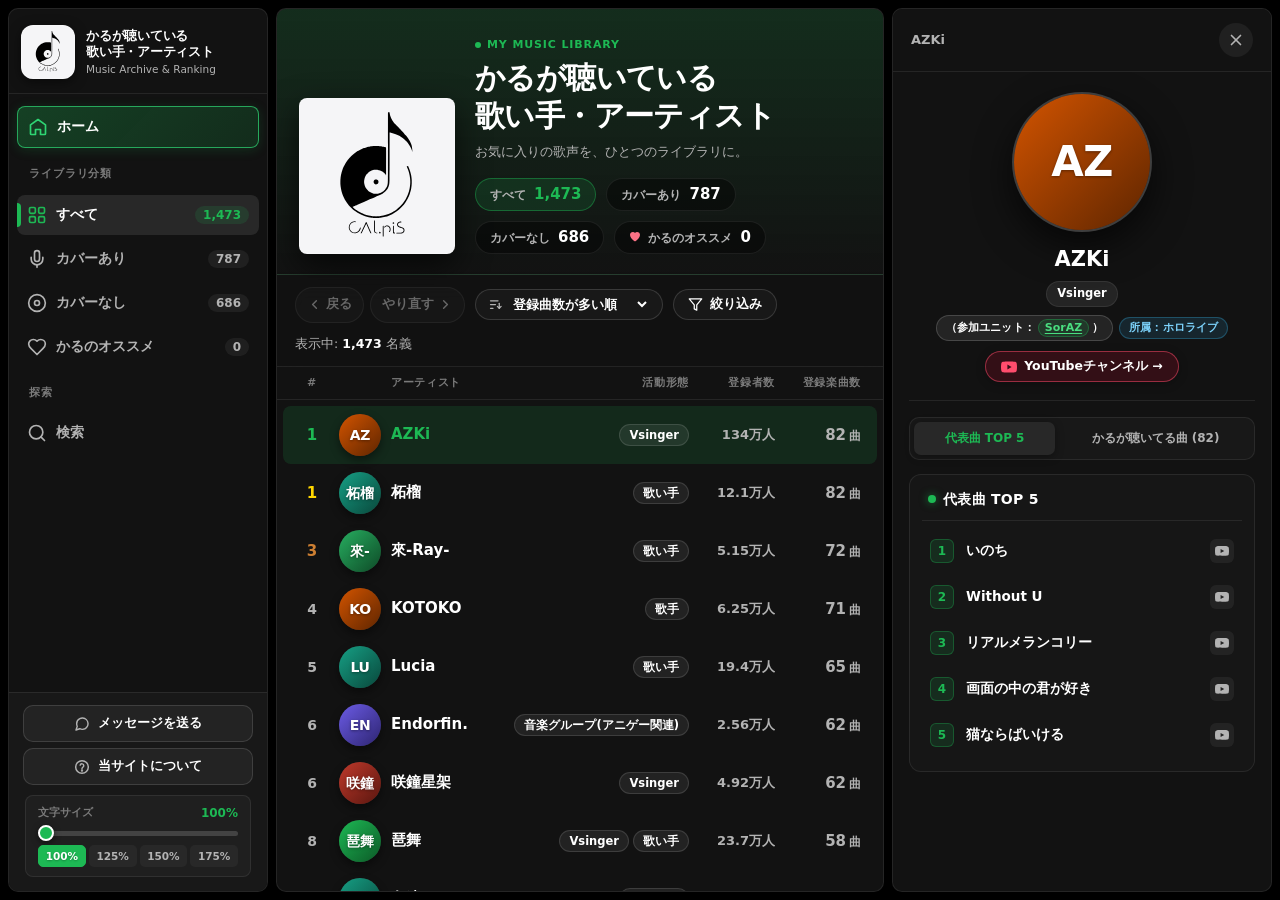
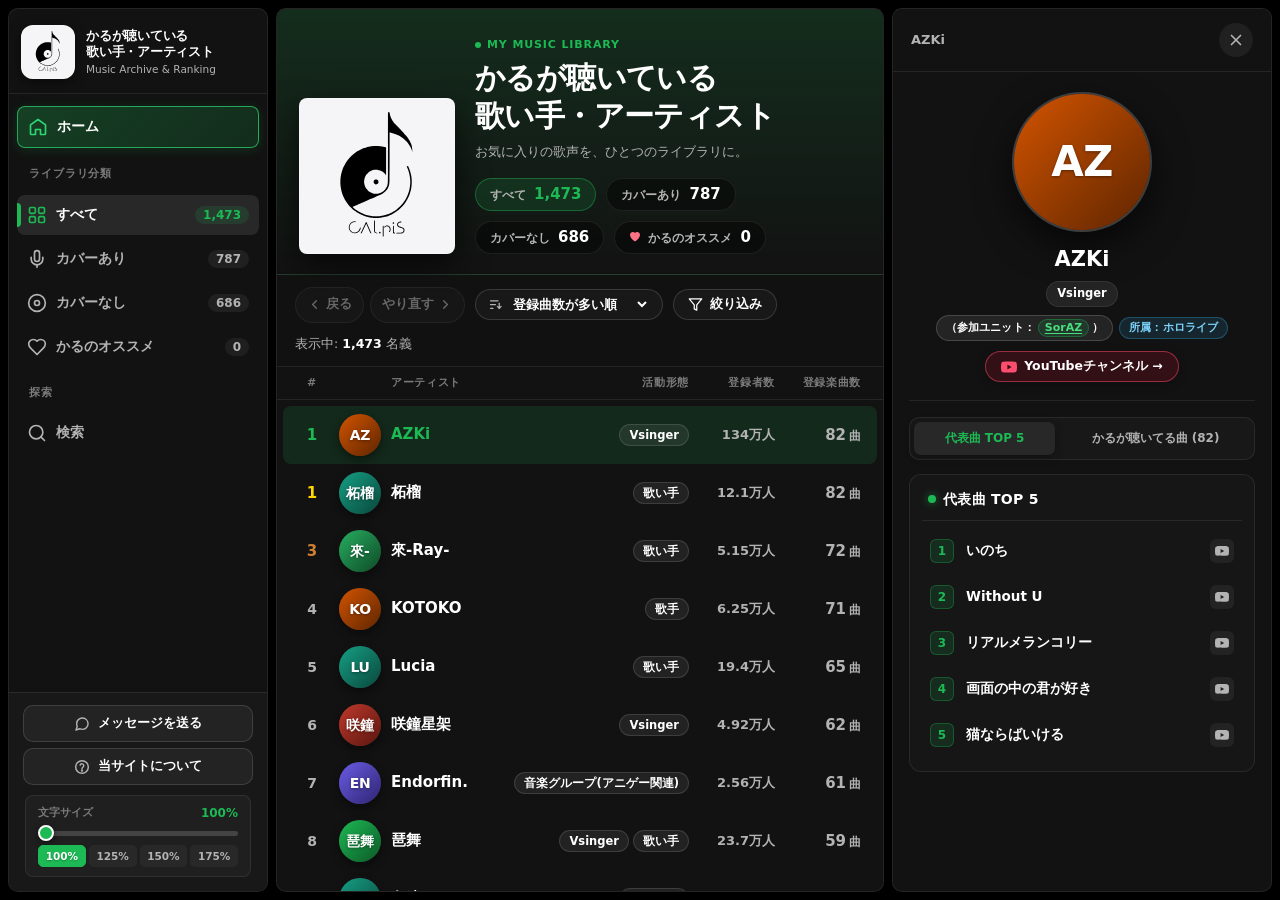
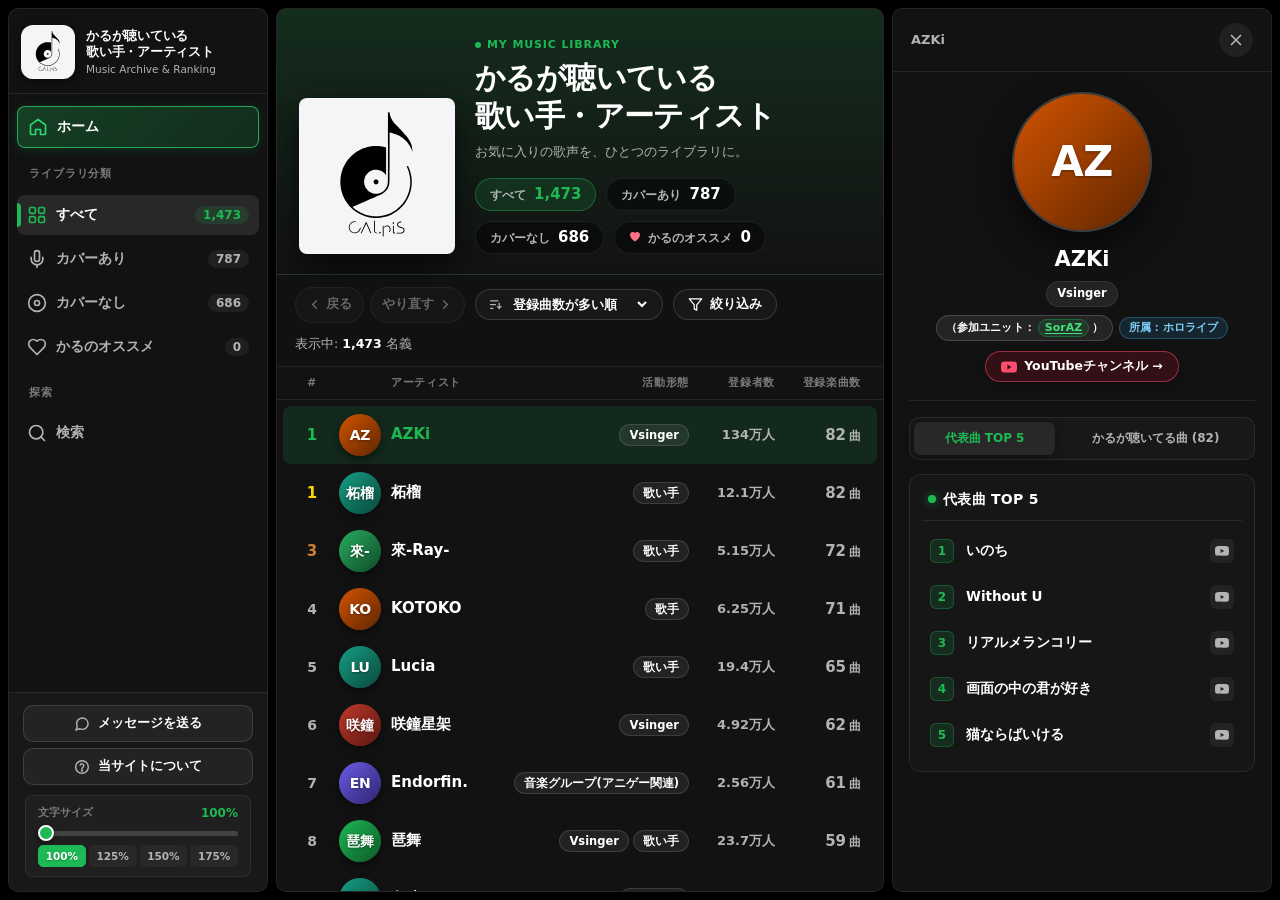
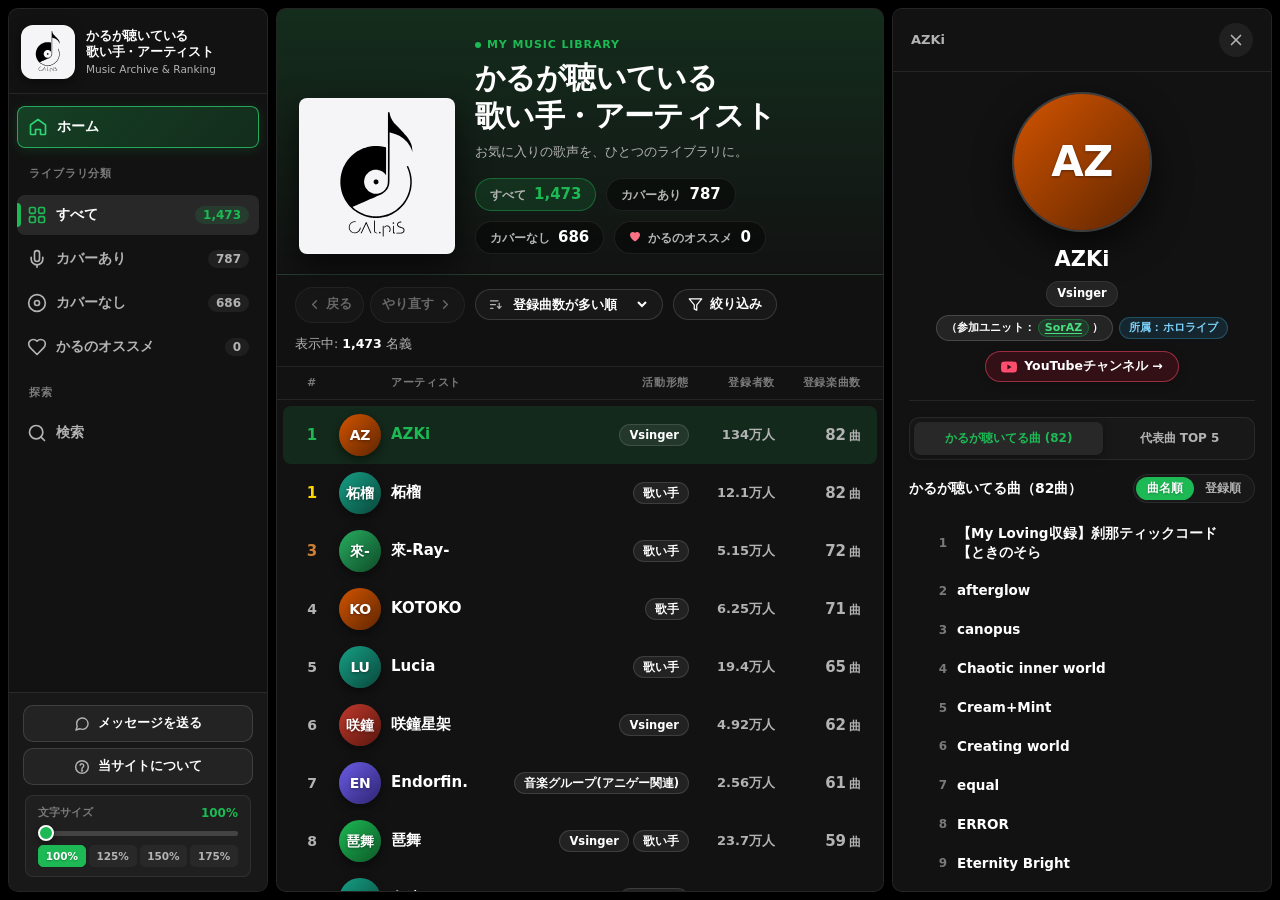
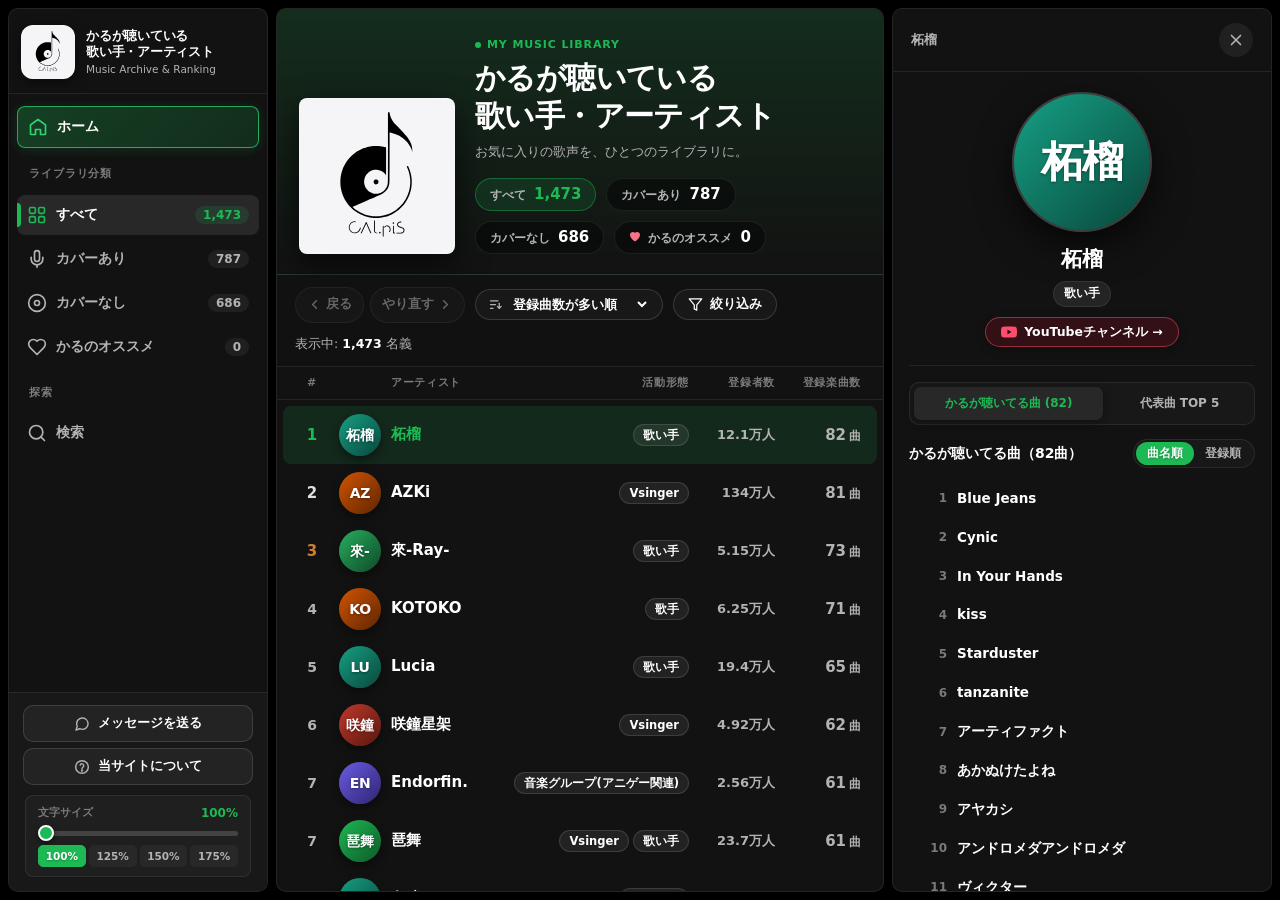
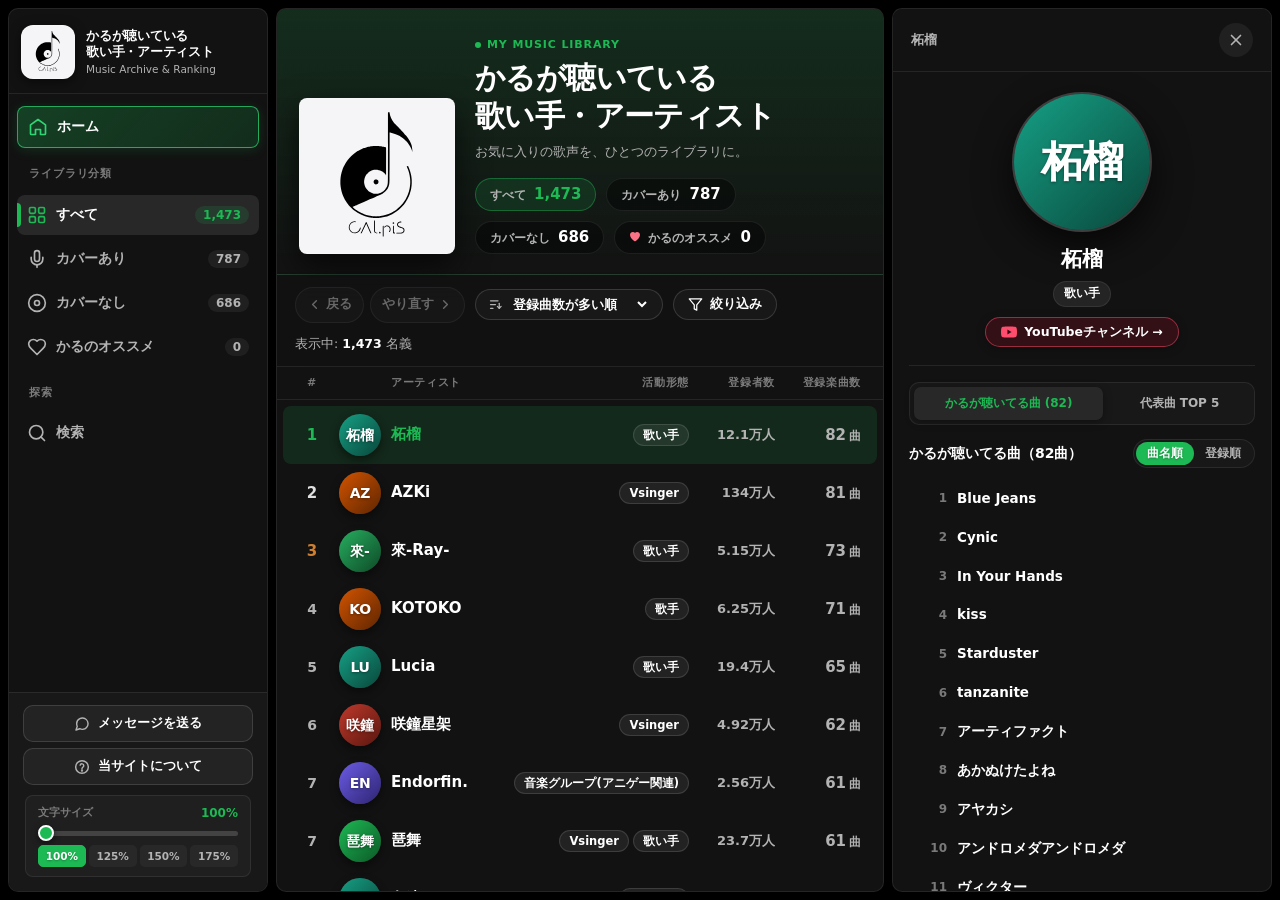
